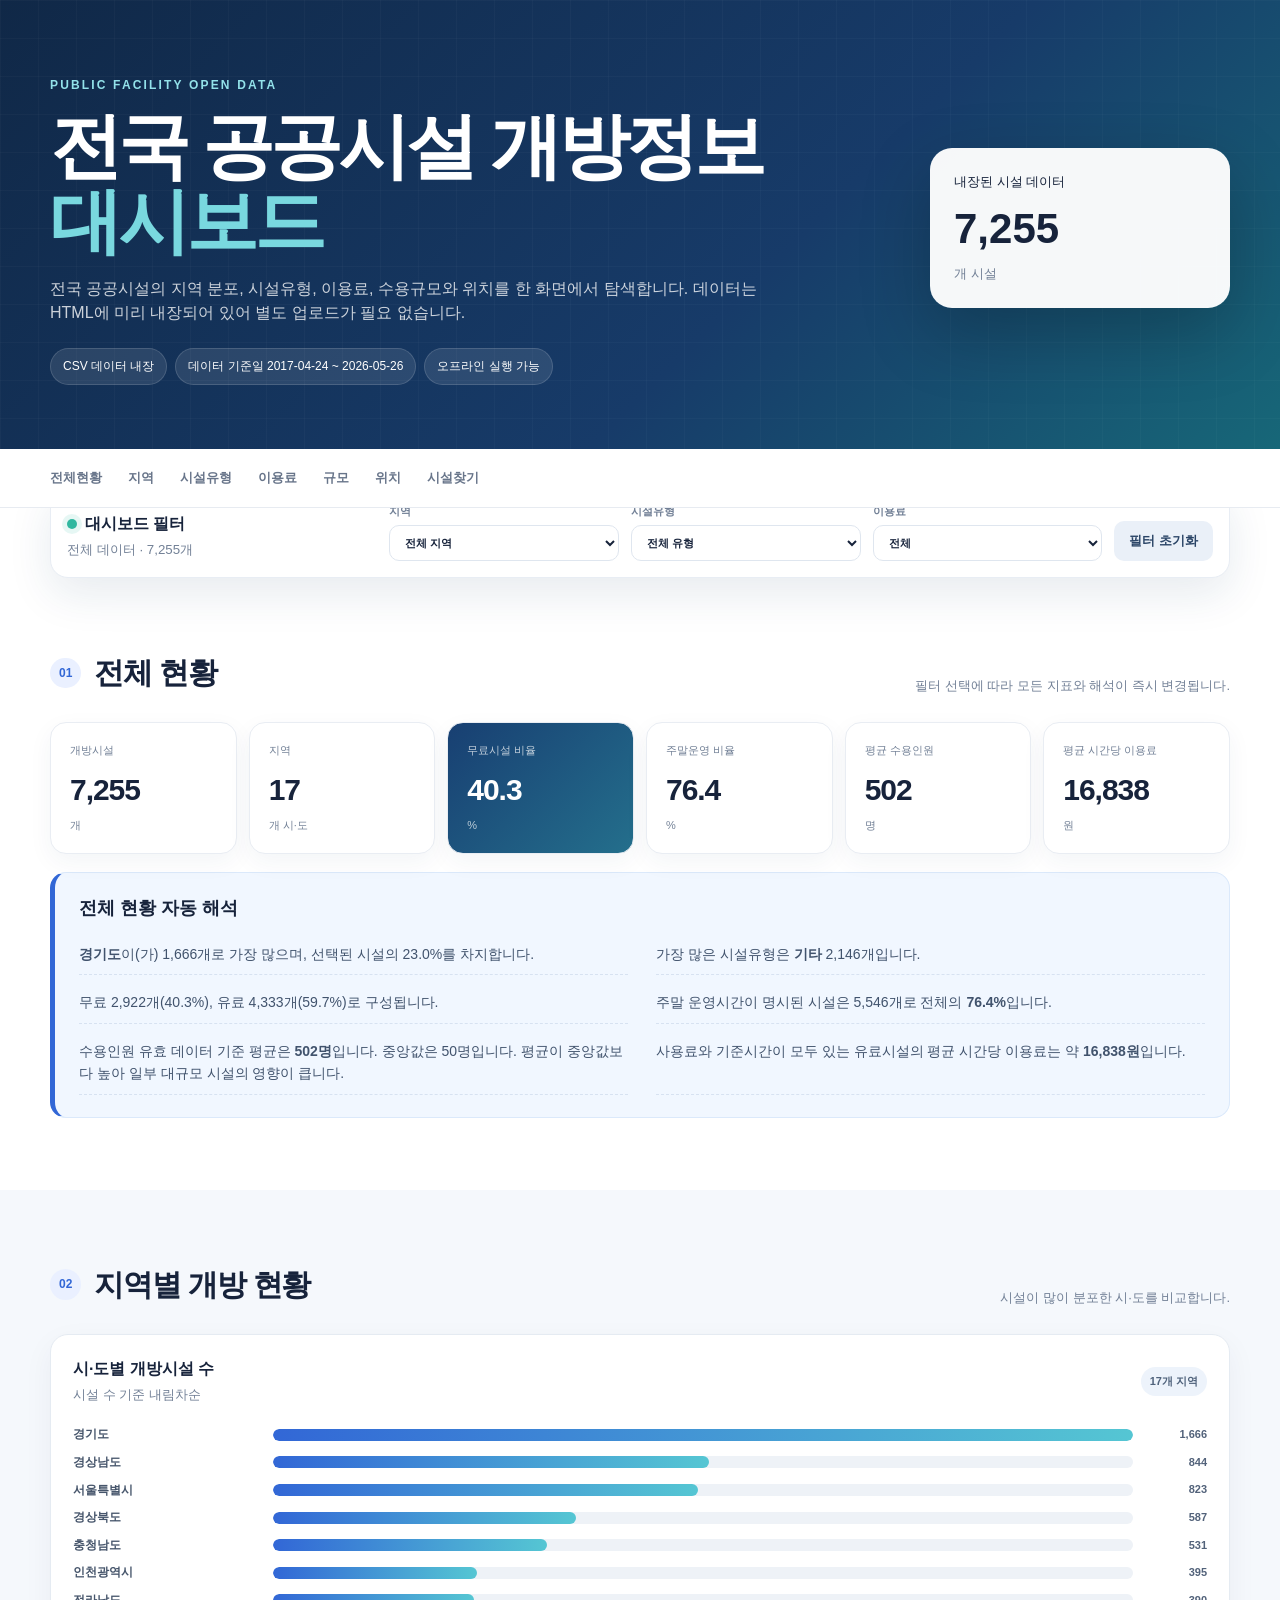
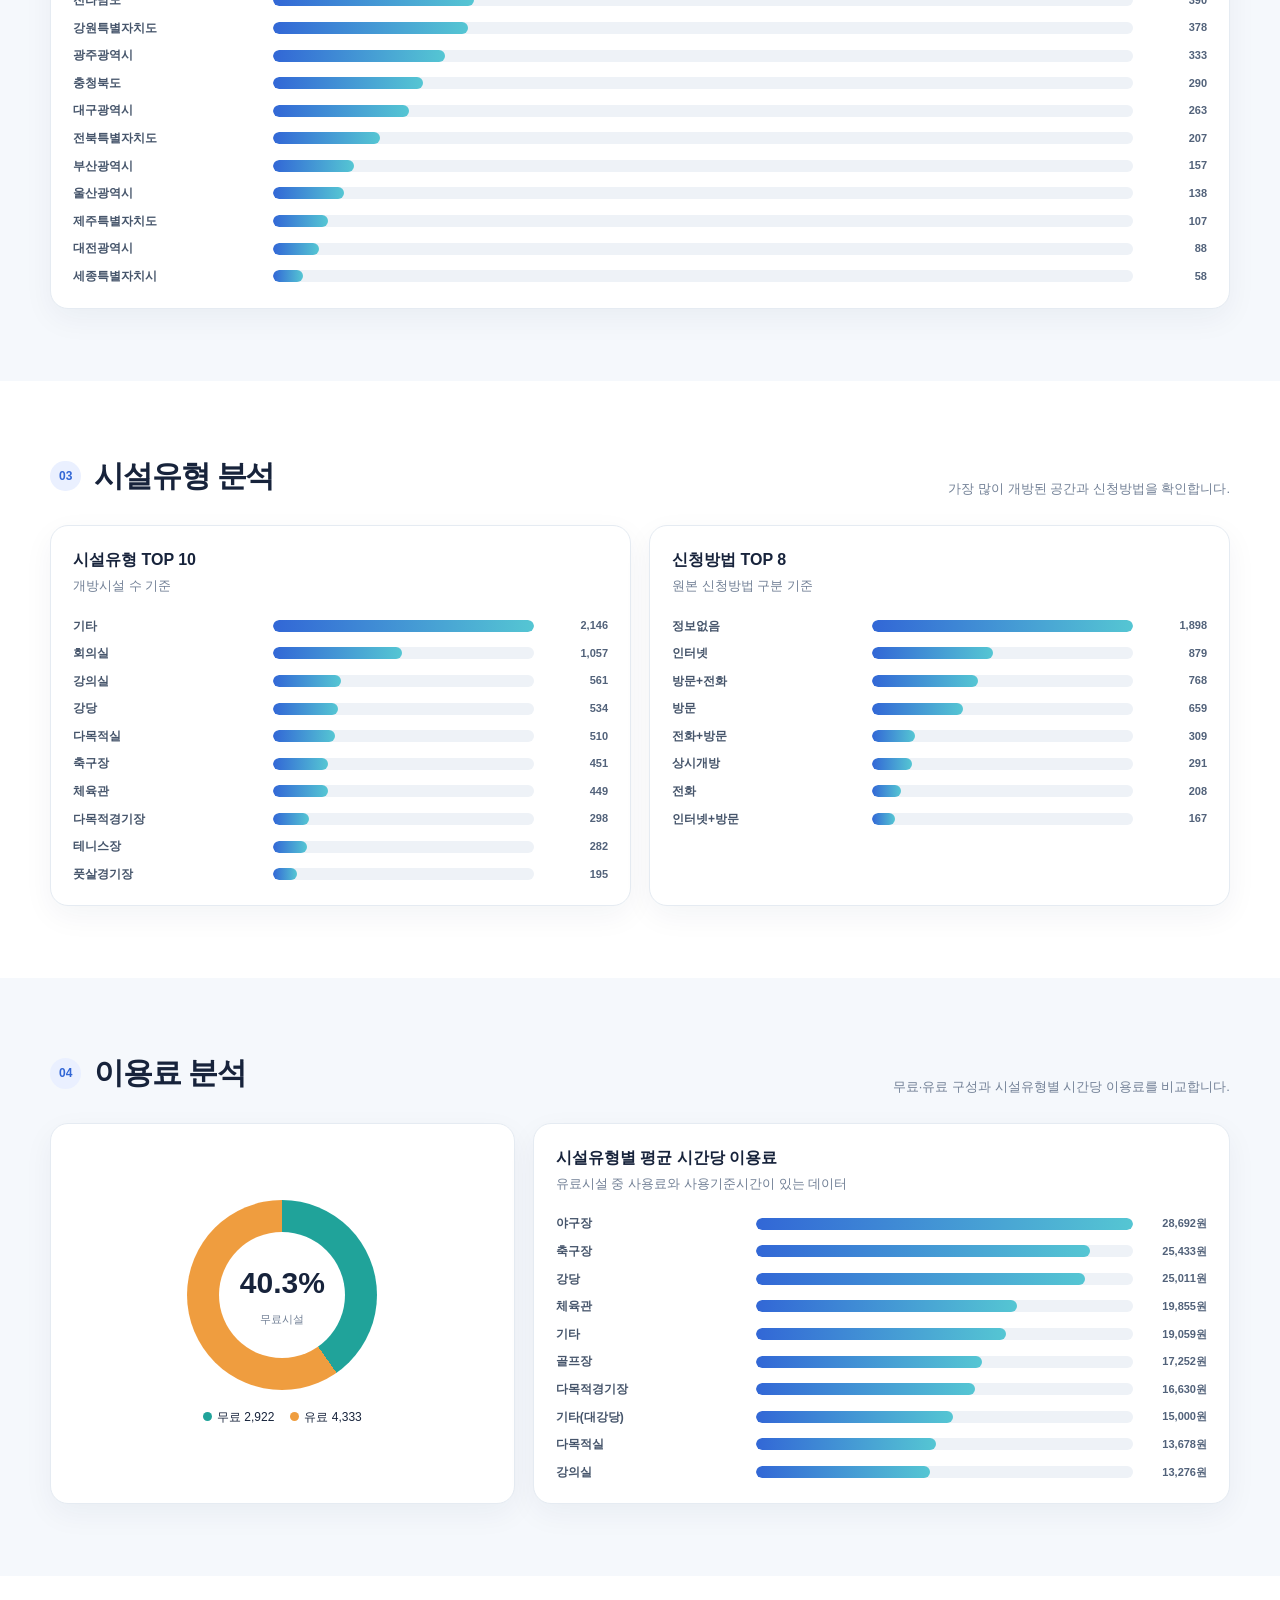
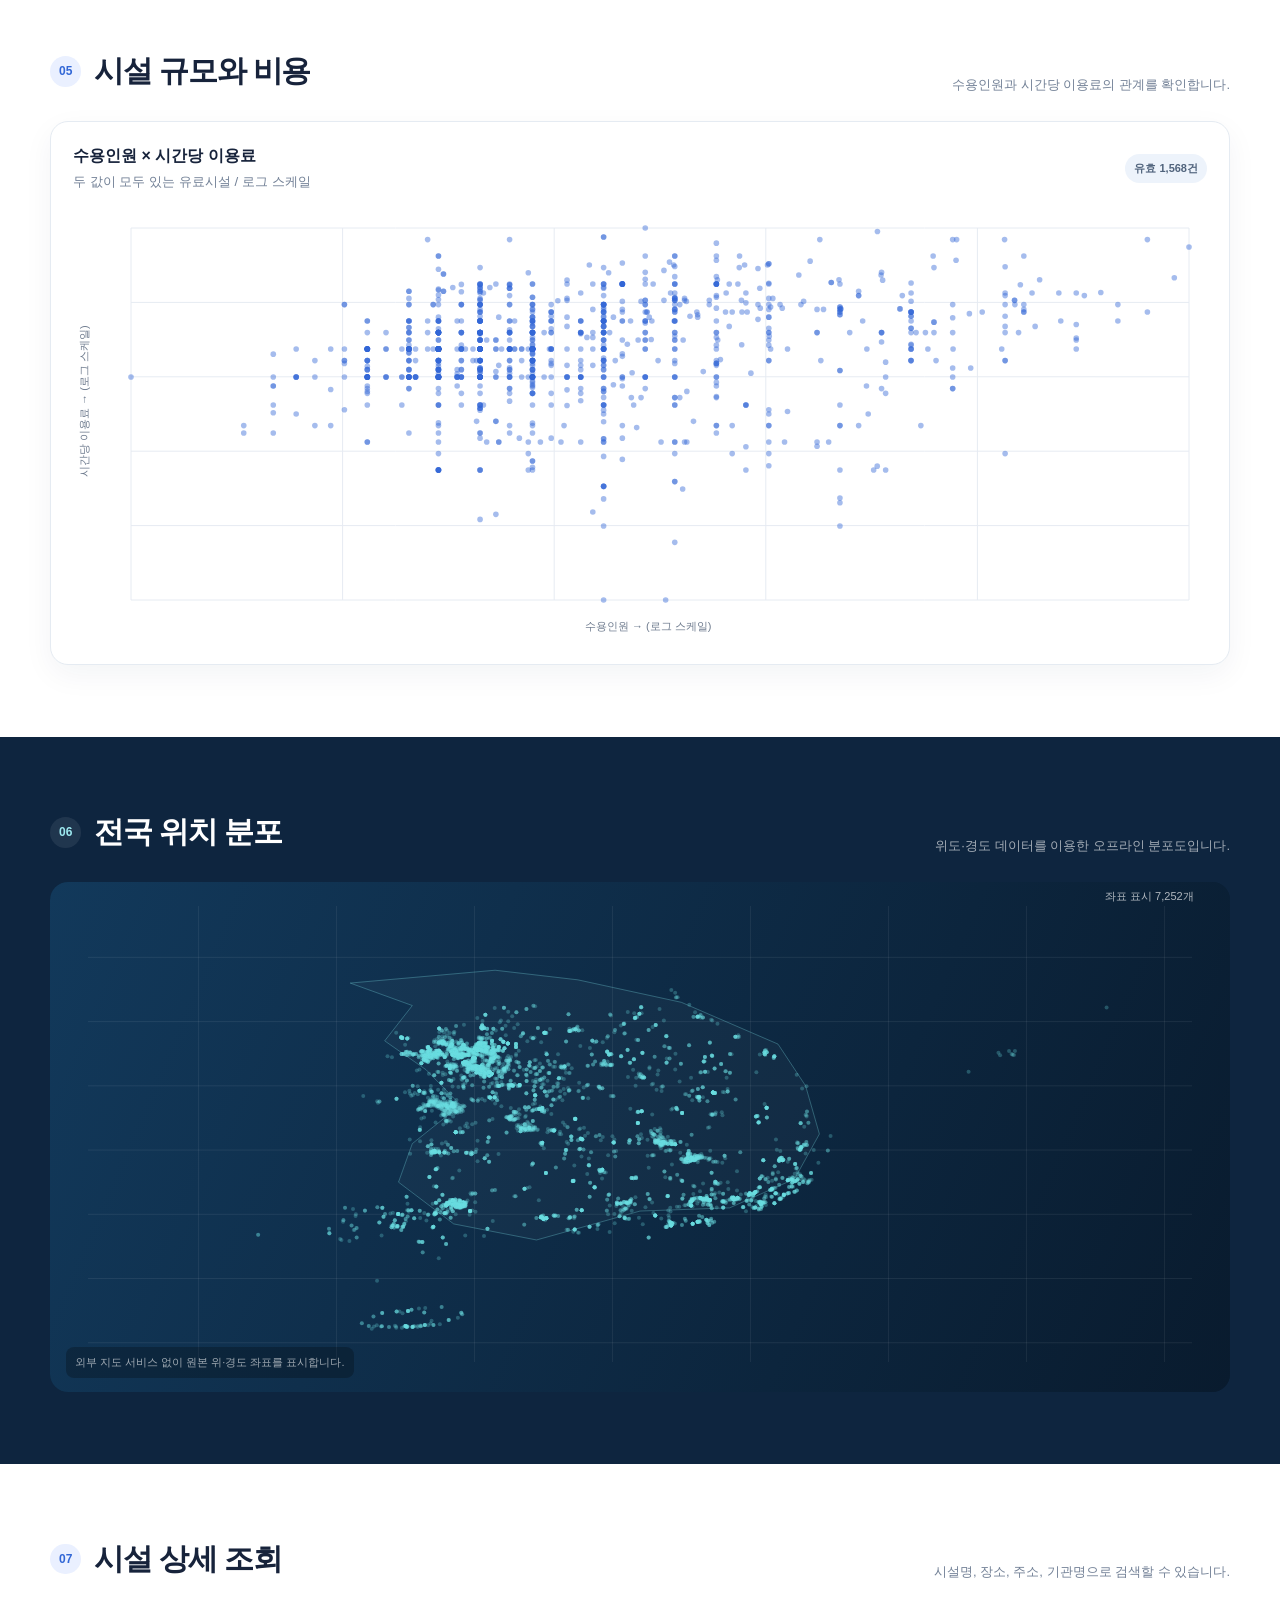
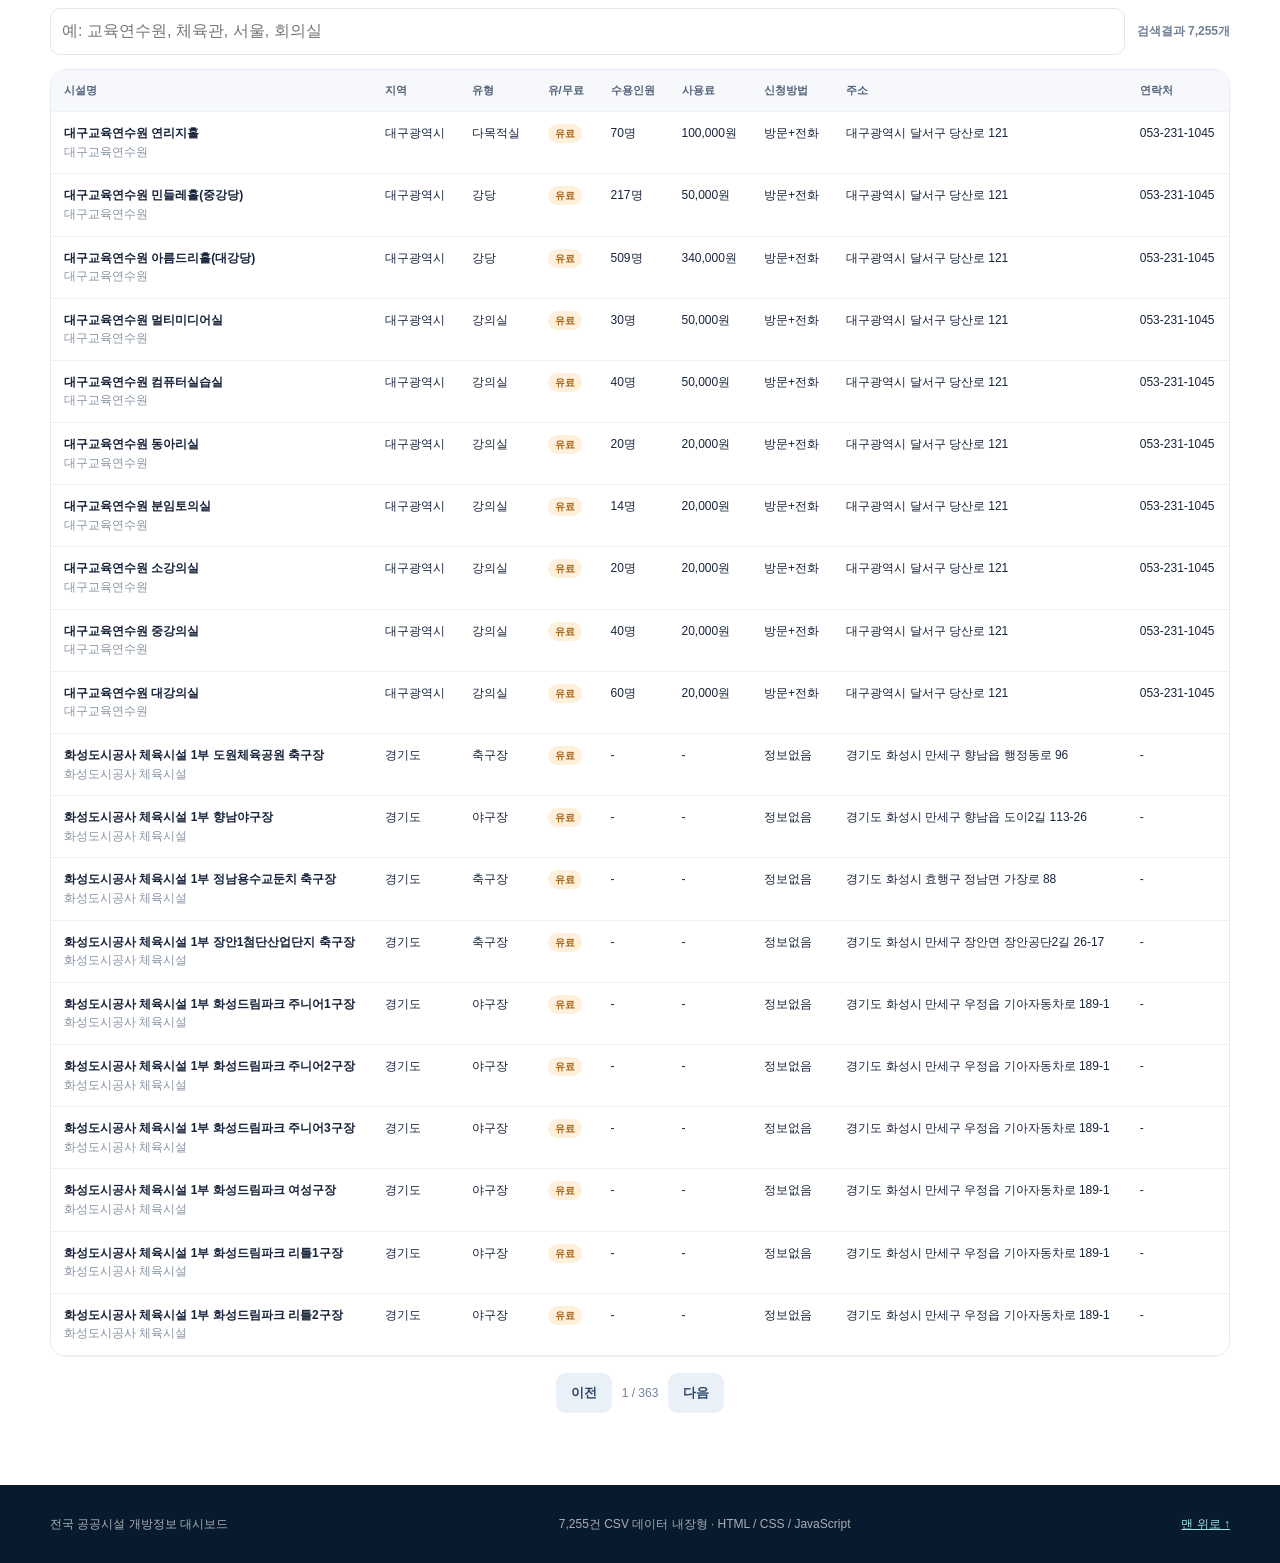
==== index.html @ 9db271a6 "Add files via upload" ====
<!doctype html><html lang="ko"><head><meta charset="utf-8"><meta name="viewport" content="width=device-width,initial-scale=1"><title>전국 공공시설 개방정보 대시보드</title><style>:root{--ink:#17233b;--muted:#728096;--line:#e5ebf3;--paper:#fff;--wash:#f5f8fc;--navy:#16365f;--blue:#3267d6;--teal:#20a39a;--cyan:#55c6d3;--orange:#ef9d3f;--red:#df6568;--shadow:0 16px 44px rgba(24,54,95,.10);--radius:20px}*{box-sizing:border-box}html{scroll-behavior:smooth}body{margin:0;font-family:Arial,"Malgun Gothic","Apple SD Gothic Neo",sans-serif;color:var(--ink);background:#fff;line-height:1.55}.shell{width:min(1180px,calc(100% - 36px));margin:auto}.hero{background:linear-gradient(135deg,#102847,#173b69 60%,#176778);color:#fff;padding:72px 0 64px;position:relative;overflow:hidden}.hero:before{content:"";position:absolute;inset:0;background:linear-gradient(rgba(255,255,255,.025) 1px,transparent 1px),linear-gradient(90deg,rgba(255,255,255,.025) 1px,transparent 1px);background-size:38px 38px}.hero .shell{position:relative;z-index:1;display:grid;grid-template-columns:1.25fr .75fr;gap:32px;align-items:center}.eyebrow{font-size:12px;letter-spacing:.18em;font-weight:800;color:#93e2ea}.hero h1{font-size:clamp(38px,6vw,72px);letter-spacing:-.055em;line-height:1.04;margin:12px 0 18px}.hero h1 em{font-style:normal;color:#79d8df}.hero p{max-width:720px;color:rgba(255,255,255,.78);font-size:16px}.hero-tags{display:flex;gap:8px;flex-wrap:wrap;margin-top:22px}.hero-tags span{padding:8px 12px;border-radius:999px;background:rgba(255,255,255,.1);border:1px solid rgba(255,255,255,.14);font-size:12px}.hero-card{justify-self:end;width:min(300px,100%);padding:24px;border-radius:22px;background:rgba(255,255,255,.96);color:var(--ink);box-shadow:0 25px 70px rgba(0,0,0,.22)}.hero-card small,.hero-card b,.hero-card span{display:block}.hero-card b{font-size:42px;margin:3px 0}.hero-card span{color:var(--muted);font-size:13px}.nav{position:sticky;top:0;z-index:50;background:rgba(255,255,255,.95);border-bottom:1px solid #e7ebf1;backdrop-filter:blur(10px)}.nav .shell{height:58px;display:flex;gap:26px;align-items:center;overflow-x:auto;white-space:nowrap}.nav a{text-decoration:none;color:#68758a;font-size:13px;font-weight:800}.nav a:hover{color:var(--blue)}.filters{position:relative;margin-top:-22px;z-index:10}.filter-box{background:#fff;box-shadow:var(--shadow);border:1px solid #e8edf4;border-radius:18px;padding:16px;display:grid;grid-template-columns:1.35fr repeat(3,1fr) auto;gap:12px;align-items:end}.filter-info b,.filter-info small{display:block}.filter-info small{color:var(--muted);margin-top:3px}.dot{width:10px;height:10px;border-radius:50%;background:#31b8a0;display:inline-block;margin-right:8px;box-shadow:0 0 0 5px rgba(49,184,160,.12)}label{font-size:11px;color:var(--muted);font-weight:800}select,input{width:100%;font:inherit;border:1px solid #dfe6ef;border-radius:10px;padding:10px 11px;background:#fff;color:var(--ink);margin-top:5px}button{border:0;border-radius:10px;padding:11px 15px;font-weight:800;cursor:pointer;background:#eaf0f8;color:#2b4567}button:hover{background:#dfe8f4}.section{padding:72px 0}.section.alt{background:var(--wash)}.section.dark{background:#0e253f;color:#fff}.head{display:flex;align-items:flex-end;justify-content:space-between;gap:24px;margin-bottom:26px}.head-left{display:flex;gap:13px;align-items:center}.num{font-size:12px;font-weight:900;color:var(--blue);background:#eaf0ff;border-radius:999px;padding:6px 9px}.dark .num{color:#9ce8ef;background:rgba(255,255,255,.08)}h2{font-size:30px;letter-spacing:-.04em;margin:0}.head p{margin:0;color:var(--muted);font-size:13px}.dark .head p{color:rgba(255,255,255,.62)}.kpis{display:grid;grid-template-columns:repeat(6,1fr);gap:12px}.kpi{padding:19px;background:#fff;border:1px solid #e9edf3;border-radius:16px;box-shadow:0 8px 25px rgba(22,52,95,.05)}.kpi span,.kpi small{display:block;color:var(--muted);font-size:11px}.kpi strong{display:inline-block;font-size:30px;letter-spacing:-.035em;margin:8px 3px 3px 0}.kpi.key{background:linear-gradient(135deg,#183f72,#246f8c);color:#fff}.kpi.key span,.kpi.key small{color:rgba(255,255,255,.72)}.insight{margin-top:18px;background:#f1f7ff;border:1px solid #dbe9fb;border-left:5px solid var(--blue);border-radius:16px;padding:22px 24px}.insight h3{margin:0 0 12px;font-size:18px}.insight-grid{display:grid;grid-template-columns:1fr 1fr;gap:8px 28px}.insight p{margin:0;padding:9px 0;color:#41536d;font-size:14px;border-bottom:1px dashed #d7e2f1}.panel{background:#fff;border:1px solid #e5ebf2;border-radius:18px;padding:22px;box-shadow:0 10px 30px rgba(21,49,88,.05)}.panel-title{display:flex;justify-content:space-between;align-items:center;margin-bottom:20px}.panel-title b,.panel-title small{display:block}.panel-title small{margin-top:3px;color:var(--muted)}.badge{font-size:11px;font-weight:800;background:#edf3fb;color:#50637c;border-radius:999px;padding:6px 9px}.grid2{display:grid;grid-template-columns:1fr 1fr;gap:18px}.bar-chart{display:grid;gap:9px}.bar-row{display:grid;grid-template-columns:minmax(120px,190px) 1fr 64px;gap:10px;align-items:center}.bar-label{white-space:nowrap;overflow:hidden;text-overflow:ellipsis;font-size:12px;font-weight:700;color:#46556b}.bar-track{height:12px;background:#eef2f7;border-radius:99px;overflow:hidden}.bar-fill{height:100%;border-radius:99px;background:linear-gradient(90deg,var(--blue),var(--cyan));transition:width .25s}.bar-value{text-align:right;font-size:11px;font-weight:800;color:#52627a}.fee-grid{display:grid;grid-template-columns:.8fr 1.2fr;gap:18px}.donut-box{min-height:310px;display:grid;place-items:center}.donut{width:190px;height:190px;border-radius:50%;display:grid;place-items:center}.donut:after{content:"";width:126px;height:126px;border-radius:50%;background:#fff}.donut-center{position:absolute;text-align:center;z-index:2}.donut-wrap{position:relative;display:grid;place-items:center}.donut-center b{font-size:30px;display:block}.donut-center span{font-size:11px;color:var(--muted)}.legend{display:flex;gap:16px;justify-content:center;margin-top:18px;font-size:12px}.legend i{display:inline-block;width:9px;height:9px;border-radius:50%;margin-right:5px}.canvas-wrap{position:relative;width:100%;height:430px}.canvas-wrap canvas{width:100%;height:100%;display:block}.dark .panel{background:#122f4c;border-color:rgba(255,255,255,.08);box-shadow:none}.map-wrap{height:510px;background:#0b2036;border-radius:18px;overflow:hidden;position:relative}.map-wrap canvas{width:100%;height:100%;display:block}.map-note{position:absolute;left:16px;bottom:14px;font-size:11px;color:rgba(255,255,255,.6);background:rgba(0,0,0,.25);padding:7px 9px;border-radius:8px}.search-row{display:flex;gap:12px;align-items:center;margin-bottom:14px}.search-row input{margin:0}.search-row span{white-space:nowrap;font-size:12px;color:var(--muted);font-weight:800}.table-wrap{overflow:auto;border:1px solid #e5ebf2;border-radius:16px}table{width:100%;border-collapse:collapse;min-width:1040px;background:#fff}th,td{padding:12px 13px;border-bottom:1px solid #edf1f5;text-align:left;font-size:12px;vertical-align:top}th{position:sticky;top:0;background:#f6f8fb;color:#52627a;font-size:11px}td b{font-size:12px}.pill{padding:4px 7px;border-radius:999px;font-size:10px;font-weight:800}.pill.free{background:#e2f5f1;color:#147a70}.pill.paid{background:#fff0dc;color:#a56416}.pill.unknown{background:#edf0f4;color:#68758a}.pagination{display:flex;justify-content:center;gap:10px;align-items:center;margin-top:16px}.pagination span{font-size:12px;color:var(--muted)}.empty{padding:35px;text-align:center;color:var(--muted)}footer{padding:30px 0;background:#081a2d;color:rgba(255,255,255,.65);font-size:12px}footer .shell{display:flex;gap:20px;justify-content:space-between;flex-wrap:wrap}footer a{color:#9ee3eb}.tooltip{position:fixed;z-index:100;pointer-events:none;background:#101b2d;color:#fff;padding:7px 9px;border-radius:8px;font-size:11px;max-width:260px;opacity:0;transform:translate(10px,10px)}.tooltip.show{opacity:1}@media(max-width:950px){.hero .shell{grid-template-columns:1fr}.hero-card{justify-self:start}.filter-box{grid-template-columns:1fr 1fr}.filter-info{grid-column:1/-1}.kpis{grid-template-columns:repeat(3,1fr)}.grid2,.fee-grid{grid-template-columns:1fr}.insight-grid{grid-template-columns:1fr}}@media(max-width:620px){.shell{width:min(100% - 22px,1180px)}.hero{padding:55px 0 48px}.hero-card{display:none}.section{padding:54px 0}.head{align-items:flex-start;flex-direction:column}.filter-box{grid-template-columns:1fr}.filter-info{grid-column:auto}.kpis{grid-template-columns:1fr 1fr}.kpi strong{font-size:25px}.bar-row{grid-template-columns:105px 1fr 55px}.canvas-wrap{height:340px}.map-wrap{height:400px}}</style></head><body>
<header class="hero" id="top"><div class="shell"><div><span class="eyebrow">PUBLIC FACILITY OPEN DATA</span><h1>전국 공공시설 개방정보<br><em>대시보드</em></h1><p>전국 공공시설의 지역 분포, 시설유형, 이용료, 수용규모와 위치를 한 화면에서 탐색합니다. 데이터는 HTML에 미리 내장되어 있어 별도 업로드가 필요 없습니다.</p><div class="hero-tags"><span>CSV 데이터 내장</span><span id="dataDate">기준일 확인 중</span><span>오프라인 실행 가능</span></div></div><div class="hero-card"><small>내장된 시설 데이터</small><b id="heroCount">-</b><span>개 시설</span></div></div></header>
<nav class="nav"><div class="shell"><a href="#overview">전체현황</a><a href="#region">지역</a><a href="#type">시설유형</a><a href="#fee">이용료</a><a href="#scale">규모</a><a href="#geoSec">위치</a><a href="#explorer">시설찾기</a></div></nav>
<div class="filters shell"><div class="filter-box"><div class="filter-info"><b><span class="dot"></span>대시보드 필터</b><small id="filterStatus">전체 데이터</small></div><label>지역<select id="regionFilter"></select></label><label>시설유형<select id="typeFilter"></select></label><label>이용료<select id="feeFilter"><option value="all">전체</option><option value="free">무료</option><option value="paid">유료</option><option value="unknown">미분류</option></select></label><button id="reset" type="button">필터 초기화</button></div></div>
<main>
<section class="section shell" id="overview"><div class="head"><div class="head-left"><span class="num">01</span><h2>전체 현황</h2></div><p>필터 선택에 따라 모든 지표와 해석이 즉시 변경됩니다.</p></div><div class="kpis"><article class="kpi"><span>개방시설</span><strong id="kTotal">-</strong><small>개</small></article><article class="kpi"><span>지역</span><strong id="kRegions">-</strong><small>개 시·도</small></article><article class="kpi key"><span>무료시설 비율</span><strong id="kFree">-</strong><small>%</small></article><article class="kpi"><span>주말운영 비율</span><strong id="kWeekend">-</strong><small>%</small></article><article class="kpi"><span>평균 수용인원</span><strong id="kCap">-</strong><small>명</small></article><article class="kpi"><span>평균 시간당 이용료</span><strong id="kFee">-</strong><small>원</small></article></div><article class="insight"><h3>전체 현황 자동 해석</h3><div class="insight-grid" id="insights"></div></article></section>
<section class="section alt" id="region"><div class="shell"><div class="head"><div class="head-left"><span class="num">02</span><h2>지역별 개방 현황</h2></div><p>시설이 많이 분포한 시·도를 비교합니다.</p></div><div class="panel"><div class="panel-title"><div><b>시·도별 개방시설 수</b><small>시설 수 기준 내림차순</small></div><span id="regionBadge" class="badge">-</span></div><div id="regionChart" class="bar-chart"></div></div></div></section>
<section class="section shell" id="type"><div class="head"><div class="head-left"><span class="num">03</span><h2>시설유형 분석</h2></div><p>가장 많이 개방된 공간과 신청방법을 확인합니다.</p></div><div class="grid2"><div class="panel"><div class="panel-title"><div><b>시설유형 TOP 10</b><small>개방시설 수 기준</small></div></div><div id="typeChart" class="bar-chart"></div></div><div class="panel"><div class="panel-title"><div><b>신청방법 TOP 8</b><small>원본 신청방법 구분 기준</small></div></div><div id="methodChart" class="bar-chart"></div></div></div></section>
<section class="section alt" id="fee"><div class="shell"><div class="head"><div class="head-left"><span class="num">04</span><h2>이용료 분석</h2></div><p>무료·유료 구성과 시설유형별 시간당 이용료를 비교합니다.</p></div><div class="fee-grid"><div class="panel donut-box" id="donut"></div><div class="panel"><div class="panel-title"><div><b>시설유형별 평균 시간당 이용료</b><small>유료시설 중 사용료와 사용기준시간이 있는 데이터</small></div></div><div id="feeType" class="bar-chart"></div></div></div></div></section>
<section class="section shell" id="scale"><div class="head"><div class="head-left"><span class="num">05</span><h2>시설 규모와 비용</h2></div><p>수용인원과 시간당 이용료의 관계를 확인합니다.</p></div><div class="panel"><div class="panel-title"><div><b>수용인원 × 시간당 이용료</b><small>두 값이 모두 있는 유료시설 / 로그 스케일</small></div><span id="scatterBadge" class="badge">-</span></div><div class="canvas-wrap"><canvas id="scatter"></canvas></div></div></section>
<section class="section dark" id="geoSec"><div class="shell"><div class="head"><div class="head-left"><span class="num">06</span><h2>전국 위치 분포</h2></div><p>위도·경도 데이터를 이용한 오프라인 분포도입니다.</p></div><div class="map-wrap"><canvas id="geo"></canvas><div class="map-note">외부 지도 서비스 없이 원본 위·경도 좌표를 표시합니다.</div></div></div></section>
<section class="section shell" id="explorer"><div class="head"><div class="head-left"><span class="num">07</span><h2>시설 상세 조회</h2></div><p>시설명, 장소, 주소, 기관명으로 검색할 수 있습니다.</p></div><div class="search-row"><input id="search" type="search" placeholder="예: 교육연수원, 체육관, 서울, 회의실"><span id="resultCount">-</span></div><div class="table-wrap"><table><thead><tr><th>시설명</th><th>지역</th><th>유형</th><th>유/무료</th><th>수용인원</th><th>사용료</th><th>신청방법</th><th>주소</th><th>연락처</th></tr></thead><tbody id="tbody"></tbody></table></div><div class="pagination"><button id="prev" type="button">이전</button><span id="pageInfo">1 / 1</span><button id="next" type="button">다음</button></div></section>
</main><footer><div class="shell"><span>전국 공공시설 개방정보 대시보드</span><span>7,255건 CSV 데이터 내장형 · HTML / CSS / JavaScript</span><a href="#top">맨 위로 ↑</a></div></footer><div class="tooltip" id="tooltip"></div><script>const D=[["대구교육연수원 연리지홀","대구교육연수원","다목적실","대구광역시",1,3,100000,33333.33,70,244,"방문+전화","대구광역시 달서구 당산로 121","대구광역시 대구교육연수원","053-231-1045",35.8482,128.5448,"09:00","18:00","09:00","18:00","2026-05-04","http://edu.deti.or.kr"],["대구교육연수원 민들레홀(중강당)","대구교육연수원","강당","대구광역시",1,4,50000,12500.0,217,227,"방문+전화","대구광역시 달서구 당산로 121","대구광역시 대구교육연수원","053-231-1045",35.8482,128.5448,"09:00","18:00","09:00","18:00","2026-05-04","http://edu.deti.or.kr"],["대구교육연수원 아름드리홀(대강당)","대구교육연수원","강당","대구광역시",1,12,340000,28333.33,509,757,"방문+전화","대구광역시 달서구 당산로 121","대구광역시 대구교육연수원","053-231-1045",35.8482,128.5448,"09:00","21:00","09:00","21:00","2026-05-04","http://edu.deti.or.kr"],["대구교육연수원 멀티미디어실","대구교육연수원","강의실","대구광역시",1,4,50000,12500.0,30,100,"방문+전화","대구광역시 달서구 당산로 121","대구광역시 대구교육연수원","053-231-1045",35.8482,128.5448,"09:00","18:00","09:00","18:00","2026-05-04","http://edu.deti.or.kr"],["대구교육연수원 컴퓨터실습실","대구교육연수원","강의실","대구광역시",1,4,50000,12500.0,40,115,"방문+전화","대구광역시 달서구 당산로 121","대구광역시 대구교육연수원","053-231-1045",35.8482,128.5448,"09:00","18:00","09:00","18:00","2026-05-04","http://edu.deti.or.kr"],["대구교육연수원 동아리실","대구교육연수원","강의실","대구광역시",1,8,20000,2500.0,20,29,"방문+전화","대구광역시 달서구 당산로 121","대구광역시 대구교육연수원","053-231-1045",35.8482,128.5448,"09:00","18:00","09:00","18:00","2026-05-04","http://edu.deti.or.kr"],["대구교육연수원 분임토의실","대구교육연수원","강의실","대구광역시",1,8,20000,2500.0,14,30,"방문+전화","대구광역시 달서구 당산로 121","대구광역시 대구교육연수원","053-231-1045",35.8482,128.5448,"09:00","18:00","09:00","18:00","2026-05-04","http://edu.deti.or.kr"],["대구교육연수원 소강의실","대구교육연수원","강의실","대구광역시",1,8,20000,2500.0,20,60,"방문+전화","대구광역시 달서구 당산로 121","대구광역시 대구교육연수원","053-231-1045",35.8482,128.5448,"09:00","18:00","09:00","18:00","2026-05-04","http://edu.deti.or.kr"],["대구교육연수원 중강의실","대구교육연수원","강의실","대구광역시",1,8,20000,2500.0,40,90,"방문+전화","대구광역시 달서구 당산로 121","대구광역시 대구교육연수원","053-231-1045",35.8482,128.5448,"09:00","18:00","09:00","18:00","2026-05-04","http://edu.deti.or.kr"],["대구교육연수원 대강의실","대구교육연수원","강의실","대구광역시",1,8,20000,2500.0,60,130,"방문+전화","대구광역시 달서구 당산로 121","대구광역시 대구교육연수원","053-231-1045",35.8482,128.5448,"09:00","18:00","09:00","18:00","2026-05-04","http://edu.deti.or.kr"],["화성도시공사 체육시설 1부 도원체육공원 축구장","화성도시공사 체육시설","축구장","경기도",1,null,null,null,null,null,"정보없음","경기도 화성시 만세구 향남읍 행정동로 96","화성도시공사","",37.1326,126.928,"06:00","22:00","06:00","22:00","2026-05-07",""],["화성도시공사 체육시설 1부 향남야구장","화성도시공사 체육시설","야구장","경기도",1,null,null,null,null,null,"정보없음","경기도 화성시 만세구 향남읍 도이2길 113-26","화성도시공사","",37.1391,126.9291,"07:00","22:00","08:00","22:00","2026-05-07",""],["화성도시공사 체육시설 1부 정남용수교둔치 축구장","화성도시공사 체육시설","축구장","경기도",1,null,null,null,null,null,"정보없음","경기도 화성시 효행구 정남면 가장로 88","화성도시공사","",37.1684,126.9932,"06:00","22:00","06:00","22:00","2026-05-07",""],["화성도시공사 체육시설 1부 장안1첨단산업단지 축구장","화성도시공사 체육시설","축구장","경기도",1,null,null,null,null,null,"정보없음","경기도 화성시 만세구 장안면 장안공단2길 26-17","화성도시공사","",37.1047,126.8488,"06:00","22:00","06:00","22:00","2026-05-07",""],["화성도시공사 체육시설 1부 화성드림파크 주니어1구장","화성도시공사 체육시설","야구장","경기도",1,null,null,null,null,null,"정보없음","경기도 화성시 만세구 우정읍 기아자동차로 189-1","화성도시공사","",37.0466,126.761,"07:00","22:00","08:00","22:00","2026-05-07",""],["화성도시공사 체육시설 1부 화성드림파크 주니어2구장","화성도시공사 체육시설","야구장","경기도",1,null,null,null,null,null,"정보없음","경기도 화성시 만세구 우정읍 기아자동차로 189-1","화성도시공사","",37.0466,126.761,"07:00","22:00","07:00","22:00","2026-05-07",""],["화성도시공사 체육시설 1부 화성드림파크 주니어3구장","화성도시공사 체육시설","야구장","경기도",1,null,null,null,null,null,"정보없음","경기도 화성시 만세구 우정읍 기아자동차로 189-1","화성도시공사","",37.0466,126.761,"07:00","22:00","07:00","22:00","2026-05-07",""],["화성도시공사 체육시설 1부 화성드림파크 여성구장","화성도시공사 체육시설","야구장","경기도",1,null,null,null,null,null,"정보없음","경기도 화성시 만세구 우정읍 기아자동차로 189-1","화성도시공사","",37.0466,126.761,"07:00","22:00","07:00","22:00","2026-05-07",""],["화성도시공사 체육시설 1부 화성드림파크 리틀1구장","화성도시공사 체육시설","야구장","경기도",1,null,null,null,null,null,"정보없음","경기도 화성시 만세구 우정읍 기아자동차로 189-1","화성도시공사","",37.0466,126.761,"07:00","22:00","07:00","22:00","2026-05-07",""],["화성도시공사 체육시설 1부 화성드림파크 리틀2구장","화성도시공사 체육시설","야구장","경기도",1,null,null,null,null,null,"정보없음","경기도 화성시 만세구 우정읍 기아자동차로 189-1","화성도시공사","",37.0466,126.761,"07:00","22:00","07:00","22:00","2026-05-07",""],["화성도시공사 체육시설 1부 화성드림파크 리틀3구장","화성도시공사 체육시설","야구장","경기도",1,null,null,null,null,null,"정보없음","경기도 화성시 만세구 우정읍 기아자동차로 189-1","화성도시공사","",37.0466,126.761,"07:00","22:00","07:00","22:00","2026-05-07",""],["화성도시공사 체육시설 1부 화성드림파크 메인리틀구장","화성도시공사 체육시설","야구장","경기도",1,null,null,null,null,null,"정보없음","경기도 화성시 만세구 우정읍 기아자동차로 189-1","화성도시공사","",37.0466,126.761,"07:00","22:00","07:00","22:00","2026-05-07",""],["화성도시공사 체육시설 1부 봉선체육공원 축구장","화성도시공사 체육시설","축구장","경기도",1,null,null,null,null,null,"정보없음","경기도 화성시 만세구 수노을중앙로 242","화성도시공사","",37.276,126.823,"18:00","22:00","08:00","22:00","2026-05-07",""],["화성도시공사 체육시설 1부 전곡산업단지 축구장","화성도시공사 체육시설","축구장","경기도",1,null,null,null,null,null,"정보없음","경기도 화성시 만세구 서신면 전곡산단로 154-14","화성도시공사","",37.1881,126.6703,"08:00","18:00","08:00","18:00","2026-05-07",""],["화성도시공사 체육시설 1부 동학산 축구장","화성도시공사 체육시설","축구장","경기도",1,null,null,null,null,null,"정보없음","경기도 화성시 동탄구 삼성1로 202-30","화성도시공사","",37.2215,127.0777,"06:00","22:00","06:00","22:00","2026-05-07",""],["화성도시공사 체육시설 1부 비봉체육공원 1야구장","화성도시공사 체육시설","야구장","경기도",1,null,null,null,null,null,"정보없음","경기도 화성시 효행구 비봉면 남이로 389","화성도시공사","",37.2665,126.8435,"07:00","16:00","07:00","16:00","2026-05-07",""],["화성도시공사 체육시설 1부 비봉체육공원 2야구장","화성도시공사 체육시설","야구장","경기도",1,null,null,null,null,null,"정보없음","경기도 화성시 효행구 비봉면 남이로 389","화성도시공사","",37.2665,126.8435,"07:00","16:00","07:00","16:00","2026-05-07",""],["화성도시공사 체육시설 1부 봉담2생태체육공원 축구장","화성도시공사 체육시설","축구장","경기도",1,null,null,null,null,null,"정보없음","경기도 화성시 효행구 봉담읍 상리1길 87","화성도시공사","",37.2248,126.9423,"06:00","20:00","08:00","20:00","2026-05-07",""],["화성도시공사 체육시설 1부 다람산 축구장","화성도시공사 체육시설","축구장","경기도",1,null,null,null,null,null,"정보없음","경기도 화성시 병점구 병점중앙로 229","화성도시공사","",37.2174,127.0336,"06:00","22:00","00:00","00:00","2026-05-07",""],["화성도시공사 체육시설 1부 반월체육센터 축구장","화성도시공사 체육시설","축구장","경기도",1,null,null,null,null,null,"정보없음","경기도 화성시 병점구 반월체육공원길 92","화성도시공사","",37.2298,127.0536,"08:00","22:00","08:00","22:00","2026-05-07",""],["화성도시공사 체육시설 1부 매송체육공원 축구장","화성도시공사 체육시설","축구장","경기도",1,null,null,null,null,null,"정보없음","경기도 화성시 효행구 매송면 화성로 2407-4","화성도시공사","",37.2484,126.9284,"06:00","22:00","06:00","22:00","2026-05-07",""],["화성도시공사 체육시설 1부 경기화성바이오밸리 축구장","화성도시공사 체육시설","축구장","경기도",1,null,null,null,null,null,"정보없음","경기도 화성시 만세구 마도면 청원산단5길 27","화성도시공사","",37.1697,126.7711,"06:00","22:00","06:00","22:00","2026-05-07",""],["화성도시공사 체육시설 1부 마도근린공원 축구장","화성도시공사 체육시설","축구장","경기도",1,null,null,null,null,null,"정보없음","경기도 화성시 만세구 마도면 마도공단로4길 26","화성도시공사","",37.1819,126.7899,"06:00","22:00","06:00","22:00","2026-05-07",""],["화성도시공사 체육시설 1부 치동천체육공원 축구장","화성도시공사 체육시설","축구장","경기도",1,null,null,null,null,null,"정보없음","경기도 화성시 동탄구 동탄순환대로29길 38","화성도시공사","",37.2059,127.1069,"08:00","20:00","08:00","20:00","2026-05-07",""],["화성도시공사 체육시설 1부 왕배산체육공원 축구장","화성도시공사 체육시설","축구장","경기도",1,null,null,null,null,null,"정보없음","경기도 화성시 동탄구 동탄순환대로20길 6","화성도시공사","",37.1894,127.1243,"06:00","22:00","06:00","22:00","2026-05-07",""],["화성도시공사 체육시설 1부 동탄목동이음터 축구장","화성도시공사 체육시설","축구장","경기도",1,null,null,null,null,null,"정보없음","경기도 화성시 동탄구 동탄순환대로20길 10","화성도시공사","",37.1894,127.1243,"18:00","20:00","06:00","20:00","2026-05-07",""],["화성도시공사 체육시설 1부 다원이음터 축구장","화성도시공사 체육시설","축구장","경기도",1,null,null,null,null,null,"정보없음","경기도 화성시 동탄구 동탄순환대로 754-14","화성도시공사","",37.2105,127.1048,"18:00","22:00","22:00","22:00","2026-05-07",""],["화성도시공사 체육시설 1부 남양체육공원 축구장","화성도시공사 체육시설","축구장","경기도",1,null,null,null,null,null,"정보없음","경기도 화성시 만세구 남양읍 시청로45번길 95","화성도시공사","",37.21,126.8265,"06:00","22:00","08:00","22:00","2026-05-07",""],["화성 열린 문화예술 공간","화성 열린 문화예술 공간","회의실","경기도",0,null,null,null,null,null,"정보없음","경기도 화성시 동탄구 동탄대로5길 21 B동 308호","화성 열린 문화예술 공간","",37.1669,127.1051,"10:00","15:00","10:00","15:00","2026-05-07",""],["화산동행정복지센터 3층 대강당","화산동 행정복지센터","강당","경기도",1,null,null,null,null,null,"정보없음","경기도 화성시 병점구 화산중앙로 16","화산동 행정복지센터","",37.206,127.0149,"16:00","21:00","09:00","15:00","2026-05-07",""],["화산동행정복지센터 2층 소회의실","화산동 행정복지센터","회의실","경기도",1,null,null,null,null,null,"정보없음","경기도 화성시 병점구 화산중앙로 16","화산동 행정복지센터","",37.206,127.0149,"09:00","21:00","09:00","15:00","2026-05-07",""],["화산동행정복지센터 2층 교육실1","화산동 행정복지센터","강의실","경기도",1,null,null,null,null,null,"정보없음","경기도 화성시 병점구 화산중앙로 16","화산동 행정복지센터","",37.206,127.0149,"09:00","20:00","09:00","15:00","2026-05-07",""],["화산동행정복지센터 2층 교육실2","화산동 행정복지센터","강의실","경기도",1,null,null,null,null,null,"정보없음","경기도 화성시 병점구 화산중앙로 16","화산동 행정복지센터","",37.206,127.0149,"09:00","20:00","09:00","15:00","2026-05-07",""],["화산동행정복지센터 2층 교육실3","화산동 행정복지센터","강의실","경기도",1,null,null,null,null,null,"정보없음","경기도 화성시 병점구 화산중앙로 16","화산동 행정복지센터","",37.206,127.0149,"16:00","21:00","09:00","15:00","2026-05-07",""],["화산동행정복지센터 2층 동아리실","화산동 행정복지센터","강의실","경기도",1,null,null,null,null,null,"정보없음","경기도 화성시 병점구 화산중앙로 16","화산동 행정복지센터","",37.206,127.0149,"09:00","21:00","09:00","15:00","2026-05-07",""],["호연이음터 5층 다목적실","호연이음터","강당","경기도",1,null,null,null,null,null,"정보없음","경기도 화성시 동탄구 동탄대로3길 17-9","호연이음터","",37.1627,127.1047,"09:00","21:00","09:00","17:00","2026-05-07",""],["호연이음터 5층 GX실1","호연이음터","다목적실","경기도",1,null,null,null,null,null,"정보없음","경기도 화성시 동탄구 동탄대로3길 17-9","호연이음터","",37.1627,127.1047,"09:00","21:00","09:00","17:00","2026-05-07",""],["호연이음터 5층 GX실2","호연이음터","다목적실","경기도",1,null,null,null,null,null,"정보없음","경기도 화성시 동탄구 동탄대로3길 17-9","호연이음터","",37.1627,127.1047,"09:00","21:00","09:00","17:00","2026-05-07",""],["향남 문화의 집","향남문화의집","강의실","경기도",0,null,null,null,null,null,"정보없음","경기도 화성시 만세구 향남읍 발안로 89","향남문화의집","",37.1324,126.9203,"10:00","17:00","00:00","00:00","2026-05-07",""],["팔탄면행정복지센터 풋살장","팔탄면 행정복지센터","축구장","경기도",0,null,null,null,null,null,"정보없음","경기도 화성시 만세구 팔탄면 구장길 14","팔탄면 행정복지센터","",37.1622,126.9049,"09:00","18:00","00:00","00:00","2026-05-07",""],["태안도서관 4층 강당","태안도서관","기타","경기도",1,null,null,null,null,null,"정보없음","경기도 화성시 효행구 화산중앙로 19","태안도서관","",37.206,127.0138,"09:00","19:00","09:00","17:00","2026-05-07",""],["태안도서관 3층 문화교실 1","태안도서관","강의실","경기도",1,null,null,null,null,null,"정보없음","경기도 화성시 효행구 화산중앙로 19","태안도서관","",37.206,127.0138,"09:00","20:00","09:00","17:00","2026-05-07",""],["태안도서관 3층 문화교실 2","태안도서관","강의실","경기도",1,null,null,null,null,null,"정보없음","경기도 화성시 효행구 화산중앙로 19","태안도서관","",37.206,127.0138,"09:00","20:00","09:00","17:00","2026-05-07",""],["진안동행정복지센터 3층 대강당","진안동 행정복지센터","강당","경기도",1,null,null,null,null,null,"정보없음","경기도 화성시 효행구 병점4로 34","진안동 행정복지센터","",37.2133,127.035,"09:00","20:00","09:00","17:00","2026-05-07",""],["진안동행정복지센터 소회의실","진안동 행정복지센터","회의실","경기도",1,null,null,null,null,null,"정보없음","경기도 화성시 효행구 병점4로 34","진안동 행정복지센터","",37.2133,127.035,"09:00","20:00","09:00","17:00","2026-05-07",""],["진안동행정복지센터 취미교실1","진안동 행정복지센터","회의실","경기도",1,null,null,null,null,null,"정보없음","경기도 화성시 효행구 병점4로 34","진안동 행정복지센터","",37.2133,127.035,"09:00","20:00","09:00","17:00","2026-05-07",""],["진안동 행정복지센터 취미교실2","진안동 행정복지센터","회의실","경기도",1,null,null,null,null,null,"정보없음","경기도 화성시 효행구 병점4로 34","진안동 행정복지센터","",37.2133,127.035,"09:00","20:00","09:00","17:00","2026-05-07",""],["진안도서관 4층(강당)","진안도서관","강의실","경기도",1,null,null,null,null,null,"정보없음","경기도 화성시 효행구 병점중앙로 229","진안도서관","",37.2174,127.0336,"09:00","19:00","00:00","00:00","2026-05-07",""],["정남면행정복지센터 무궁화실","정남면 행정복지센터","회의실","경기도",1,null,null,null,null,null,"정보없음","경기도 화성시 효행구 정남면 서봉로 998","정남면 행정복지센터","",37.1603,126.9711,"09:00","21:00","09:00","17:00","2026-05-07",""],["정남면행정복지센터 누리홀","정남면 행정복지센터","강당","경기도",1,null,null,null,null,null,"정보없음","경기도 화성시 효행구 정남면 서봉로 998","정남면 행정복지센터","",37.1603,126.9711,"09:00","21:00","09:00","17:00","2026-05-07",""],["장안면 행정복지센터 1층 다목적회의실","장안면 행정복지센터","강당","경기도",1,null,null,null,null,null,"정보없음","경기도 화성시 만세구 장안면 포승장안로 1460-7","장안면 행정복지센터","",37.0795,126.8311,"09:00","17:00","00:00","00:00","2026-05-07",""],["장안면 행정복지센터 2층 취미교실1","장안면 행정복지센터","강의실","경기도",0,null,null,null,null,null,"정보없음","경기도 화성시 만세구 장안면 포승장안로 1460-7","장안면 행정복지센터","",37.0795,126.8311,"09:00","21:00","00:00","00:00","2026-05-07",""],["장안면 행정복지센터 2층 취미교실2","장안면 행정복지센터","강의실","경기도",0,null,null,null,null,null,"정보없음","경기도 화성시 만세구 장안면 포승장안로 1460-7","장안면 행정복지센터","",37.0795,126.8311,"09:00","21:00","00:00","00:00","2026-05-07",""],["유앤아이센터 화성아트홀","유앤아이센터","기타","경기도",1,null,null,null,null,null,"정보없음","경기도 화성시 병점구 태안로 145","화성·반석·누림아트홀","",37.2031,127.0328,"09:00","21:00","09:00","21:00","2026-05-07",""],["우정읍행정복지센터 다목적실","우정읍 행정복지센터","강당","경기도",1,null,null,null,null,null,"정보없음","경기도 화성시 만세구 우정읍 쌍봉로 109-14","우정읍 행정복지센터","",37.0898,126.8154,"09:00","21:00","00:00","00:00","2026-05-07",""],["우정읍행정복지센터 소회의실","우정읍 행정복지센터","회의실","경기도",1,null,null,null,null,null,"정보없음","경기도 화성시 만세구 우정읍 쌍봉로 109-14","우정읍 행정복지센터","",37.0898,126.8154,"09:00","21:00","00:00","00:00","2026-05-07",""],["양감면행정복지센터 대회의실","양감면 행정복지센터","회의실","경기도",1,null,null,null,null,null,"정보없음","경기도 화성시 만세구 양감면 초록로 7","양감면 행정복지센터","",37.0817,126.9456,"09:00","17:00","00:00","00:00","2026-05-07",""],["양감면행정복지센터 세미나실","양감면 행정복지센터","회의실","경기도",1,null,null,null,null,null,"정보없음","경기도 화성시 만세구 양감면 초록로 7","양감면 행정복지센터","",37.0817,126.9456,"09:00","17:00","00:00","00:00","2026-05-07",""],["양감면행정복지센터 실내 체육관","양감면 행정복지센터","체육관","경기도",1,null,null,null,null,null,"정보없음","경기도 화성시 만세구 양감면 초록로 7","양감면 행정복지센터","",37.0817,126.9456,"09:00","18:00","00:00","00:00","2026-05-07",""],["송산도서관 다목적강당","송산도서관","기타","경기도",1,null,null,null,null,null,"정보없음","경기도 화성시 만세구 송산면 삼일공원로 87","송산도서관","",37.2168,126.7392,"09:00","20:00","09:00","20:00","2026-05-07",""],["송산도서관 문화교실","송산도서관","강의실","경기도",1,null,null,null,null,null,"정보없음","경기도 화성시 만세구 송산면 삼일공원로 87","송산도서관","",37.2168,126.7392,"09:00","20:00","09:00","20:00","2026-05-07",""],["송린이음터 문화교실5","송린이음터","강의실","경기도",1,null,null,null,null,null,"정보없음","경기도 화성시 만세구 수노을2로 150","송린이음터","",37.2773,126.8225,"09:00","21:00","09:00","17:00","2026-05-07",""],["송린이음터 문화교실4","송린이음터","강의실","경기도",1,null,null,null,null,null,"정보없음","경기도 화성시 만세구 수노을2로 150","송린이음터","",37.2773,126.8225,"09:00","21:00","09:00","17:00","2026-05-07",""],["송린이음터 문화교실2","송린이음터","강의실","경기도",1,null,null,null,null,null,"정보없음","경기도 화성시 만세구 수노을2로 150","송린이음터","",37.2773,126.8225,"09:00","21:00","09:00","17:00","2026-05-07",""],["송린이음터 요리교실","송린이음터","강의실","경기도",1,null,null,null,null,null,"정보없음","경기도 화성시 만세구 수노을2로 150","송린이음터","",37.2773,126.8225,"09:00","21:00","09:00","17:00","2026-05-07",""],["송린이음터 문화교실1","송린이음터","강의실","경기도",1,null,null,null,null,null,"정보없음","경기도 화성시 만세구 수노을2로 150","송린이음터","",37.2773,126.8225,"09:00","21:00","09:00","17:00","2026-05-07",""],["송린이음터 소회의실","송린이음터","회의실","경기도",1,null,null,null,null,null,"정보없음","경기도 화성시 만세구 수노을2로 150","송린이음터","",37.2773,126.8225,"09:00","21:00","09:00","17:00","2026-05-07",""],["송린이음터 GX룸","송린이음터","다목적실","경기도",1,null,null,null,null,null,"정보없음","경기도 화성시 만세구 수노을2로 150","송린이음터","",37.2773,126.8225,"09:00","21:00","09:00","17:00","2026-05-07",""],["송린이음터 시청각실","송린이음터","강당","경기도",1,null,null,null,null,null,"정보없음","경기도 화성시 만세구 수노을2로 150","송린이음터","",37.2773,126.8225,"09:00","21:00","09:00","17:00","2026-05-07",""],["송린이음터 실내체육관","송린이음터","체육관","경기도",1,null,null,null,null,null,"정보없음","경기도 화성시 만세구 수노을2로 150","송린이음터","",37.2773,126.8225,"09:00","21:00","09:00","17:00","2026-05-07",""],["송린이음터 동아리실3","송린이음터","강의실","경기도",1,null,null,null,null,null,"정보없음","경기도 화성시 만세구 수노을2로 150","송린이음터","",37.2773,126.8225,"09:00","21:00","09:00","17:00","2026-05-07",""],["송린이음터 동아리실2","송린이음터","강의실","경기도",1,null,null,null,null,null,"정보없음","경기도 화성시 만세구 수노을2로 150","송린이음터","",37.2773,126.8225,"09:00","21:00","09:00","17:00","2026-05-07",""],["송린이음터  동아리실1","송린이음터","강의실","경기도",1,null,null,null,null,null,"정보없음","경기도 화성시 만세구 수노을2로 150","송린이음터","",37.2773,126.8225,"09:00","21:00","09:00","17:00","2026-05-07",""],["송린이음터 1인 미디어실1","송린이음터","강의실","경기도",1,null,null,null,null,null,"정보없음","경기도 화성시 만세구 수노을2로 150","송린이음터","",37.2773,126.8225,"09:00","21:00","09:00","17:00","2026-05-07",""],["송린이음터 소프트웨어 교육실1","송린이음터","강의실","경기도",1,null,null,null,null,null,"정보없음","경기도 화성시 만세구 수노을2로 150","송린이음터","",37.2773,126.8225,"09:00","21:00","09:00","17:00","2026-05-07",""],["송린이음터 1인 미디어실2","송린이음터","강의실","경기도",1,null,null,null,null,null,"정보없음","경기도 화성시 만세구 수노을2로 150","송린이음터","",37.2773,126.8225,"09:00","21:00","09:00","17:00","2026-05-07",""],["송린이음터 1인 미디어실3","송린이음터","강의실","경기도",1,null,null,null,null,null,"정보없음","경기도 화성시 만세구 수노을2로 150","송린이음터","",37.2773,126.8225,"09:00","21:00","09:00","17:00","2026-05-07",""],["선납재마을사랑방(톡·통)","선납재마을사랑방(톡·통)","강의실","경기도",0,null,null,null,null,null,"정보없음","경기도 화성시 동탄구 동탄순환대로 754-4","경기도 화성시청","",37.2131,127.1091,"10:00","20:00","10:00","20:00","2026-05-07",""],["선납재마을사랑방(소·통)","선납재마을사랑방(소·통)","회의실","경기도",0,null,null,null,null,null,"정보없음","경기도 화성시 동탄구 동탄순환대로 754-4","경기도 화성시청","",37.2131,127.1091,"10:00","20:00","10:00","20:00","2026-05-07",""],["선납재마을사랑방(상상·통)","선납재마을사랑방(상상·통)","회의실","경기도",0,null,null,null,null,null,"정보없음","경기도 화성시 동탄구 동탄순환대로 754-4","경기도 화성시청","",37.2131,127.1091,"10:00","20:00","10:00","20:00","2026-05-07",""],["서연이음터 5층 공연장","서연이음터","기타","경기도",1,null,null,null,null,null,"정보없음","경기도 화성시 동탄구 동탄순환대로8길 57","서연이음터","",37.1606,127.1097,"09:00","21:00","09:00","17:00","2026-05-07",""],["서연이음터 5층 다목적실","서연이음터","기타","경기도",1,null,null,null,null,null,"정보없음","경기도 화성시 동탄구 동탄순환대로8길 57","서연이음터","",37.1606,127.1097,"09:00","21:00","09:00","17:00","2026-05-07",""],["서연이음터 4층 GX룸1","서연이음터","다목적실","경기도",1,null,null,null,null,null,"정보없음","경기도 화성시 동탄구 동탄순환대로8길 57","서연이음터","",37.1606,127.1097,"09:00","21:00","09:00","17:00","2026-05-07",""],["서연이음터 4층 GX룸2","서연이음터","다목적실","경기도",1,null,null,null,null,null,"정보없음","경기도 화성시 동탄구 동탄순환대로8길 57","서연이음터","",37.1606,127.1097,"09:00","21:00","09:00","17:00","2026-05-07",""],["서연이음터 5층 상상룸1","서연이음터","강의실","경기도",1,null,null,null,null,null,"정보없음","경기도 화성시 동탄구 동탄순환대로8길 57","서연이음터","",37.1606,127.1097,"09:00","21:00","09:00","17:00","2026-05-07",""],["서연이음터 5층 상상룸3","서연이음터","강의실","경기도",1,null,null,null,null,null,"정보없음","경기도 화성시 동탄구 동탄순환대로8길 57","서연이음터","",37.1606,127.1097,"09:00","21:00","09:00","17:00","2026-05-07",""],["서연이음터 5층 상상룸6","서연이음터","강의실","경기도",1,null,null,null,null,null,"정보없음","경기도 화성시 동탄구 동탄순환대로8길 57","서연이음터","",37.1606,127.1097,"09:00","21:00","09:00","17:00","2026-05-07",""],["서연이음터 5층 상상룸7","서연이음터","강의실","경기도",1,null,null,null,null,null,"정보없음","경기도 화성시 동탄구 동탄순환대로8길 57","서연이음터","",37.1606,127.1097,"09:00","21:00","09:00","17:00","2026-05-07",""],["서연이음터 5층 상상룸5","서연이음터","강의실","경기도",1,null,null,null,null,null,"정보없음","경기도 화성시 동탄구 동탄순환대로8길 57","서연이음터","",37.1606,127.1097,"09:00","21:00","09:00","17:00","2026-05-07",""],["서연이음터 5층 상상룸4","서연이음터","강의실","경기도",1,null,null,null,null,null,"정보없음","경기도 화성시 동탄구 동탄순환대로8길 57","서연이음터","",37.1606,127.1097,"09:00","21:00","09:00","17:00","2026-05-07",""],["서신면 행정복지센터 대강당","서신면 행정복지센터","회의실","경기도",1,null,null,null,null,null,"정보없음","경기도 화성시 만세구 서신면 궁평항로 1702","서신면 행정복지센터","",37.1666,126.7087,"09:00","21:00","00:00","00:00","2026-05-07",""],["서신면 행정복지센터 공감21","서신면 행정복지센터","강의실","경기도",1,null,null,null,null,null,"정보없음","경기도 화성시 만세구 서신면 궁평항로 1702","서신면 행정복지센터","",37.1666,126.7087,"09:00","21:00","00:00","00:00","2026-05-07",""],["서신면 행정복지센터 소회의실","서신면 행정복지센터","회의실","경기도",1,null,null,null,null,null,"정보없음","경기도 화성시 만세구 서신면 궁평항로 1702","서신면 행정복지센터","",37.1666,126.7087,"09:00","21:00","00:00","00:00","2026-05-07",""],["서신면 행정복지센터 주민자치실","서신면 행정복지센터","강의실","경기도",1,null,null,null,null,null,"정보없음","경기도 화성시 만세구 서신면 궁평항로 1702","서신면 행정복지센터","",37.1666,126.7087,"09:00","21:00","00:00","00:00","2026-05-07",""],["새솔동 행정복지센터 다목적 강당","새솔동 행정복지센터","강당","경기도",1,null,null,null,null,null,"정보없음","경기도 화성시 만세구 수노을중앙로 178","새솔동 행정복지센터","",37.2813,126.8187,"06:00","07:00","00:00","00:00","2026-05-07",""],["새솔동 행정복지센터 2층 회의실","새솔동 행정복지센터","회의실","경기도",1,null,null,null,null,null,"정보없음","경기도 화성시 만세구 수노을중앙로 178","새솔동 행정복지센터","",37.2813,126.8187,"06:00","07:00","00:00","00:00","2026-05-07",""],["새솔동 행정복지센터 프로그램실","새솔동 행정복지센터","강의실","경기도",1,null,null,null,null,null,"정보없음","경기도 화성시 만세구 수노을중앙로 178","새솔동 행정복지센터","",37.2813,126.8187,"06:00","07:00","00:00","00:00","2026-05-07",""],["사회적경제홍보관<모두가치> 공유회의실","사회적경제홍보관","회의실","경기도",1,null,null,null,null,null,"정보없음","경기도 화성시 동탄구 동탄대로5길 21, H306","사회적경제홍보관","",37.167,127.1051,"09:00","17:00","00:00","00:00","2026-05-07",""],["비봉면 행정복지센터 삼화리 풋살장(시도69호선 다목적체육시설(다리하부))","비봉면 행정복지센터","축구장","경기도",0,null,null,null,null,null,"정보없음","경기도 화성시 효행구 비봉면 비봉로71번길 1","비봉면 행정복지센터","",37.2358,126.8739,"07:00","20:00","07:00","20:00","2026-05-07",""],["비봉면 행정복지센터 양노리 족구장(양노1교 하부 체육시설)","비봉면 행정복지센터","축구장","경기도",0,null,null,null,null,null,"정보없음","경기도 화성시 효행구 비봉면 비봉로71번길 1","비봉면 행정복지센터","",37.2358,126.8739,"07:00","20:00","07:00","20:00","2026-05-07",""],["비봉면 행정복지센터 양노리 다목적구장-풋살장(양노1교 하부 체육시설)","비봉면 행정복지센터","축구장","경기도",0,null,null,null,null,null,"정보없음","경기도 화성시 효행구 비봉면 비봉로71번길 1","비봉면 행정복지센터","",37.2358,126.8739,"07:00","20:00","07:00","20:00","2026-05-07",""],["북광장 야외무대","북광장","기타","경기도",0,null,null,null,null,null,"정보없음","경기도 화성시 동탄구 동탄중심상가2길 21","경기도 화성시청","",37.206,127.0736,"10:00","20:00","10:00","20:00","2026-05-07",""],["봉담문화의집 제 1강의실","봉담문화의집","강의실","경기도",0,null,null,null,null,null,"정보없음","경기도 화성시 효행구 봉담읍 샘마을1길 7","봉담문화의집","",37.2202,126.9503,"10:00","17:00","00:00","00:00","2026-05-07",""],["봉담문화의집 제 2강의실","봉담문화의집","강의실","경기도",0,null,null,null,null,null,"정보없음","경기도 화성시 효행구 봉담읍 샘마을1길 7","봉담문화의집","",37.2202,126.9503,"10:00","17:00","00:00","00:00","2026-05-07",""],["봉담문화의집 문화관람실","봉담문화의집","다목적실","경기도",0,null,null,null,null,null,"정보없음","경기도 화성시 효행구 봉담읍 샘마을1길 7","봉담문화의집","",37.2202,126.9503,"10:00","19:00","00:00","00:00","2026-05-07",""],["봉담문화의집 연습실","봉담문화의집","다목적실","경기도",0,null,null,null,null,null,"정보없음","경기도 화성시 효행구 봉담읍 샘마을1길 7","봉담문화의집","",37.2202,126.9503,"10:00","19:00","00:00","00:00","2026-05-07",""],["봉담문화의집 제3강의실","봉담문화의집","회의실","경기도",0,null,null,null,null,null,"정보없음","경기도 화성시 효행구 봉담읍 샘마을1길 7","봉담문화의집","",37.2202,126.9503,"10:00","19:00","00:00","00:00","2026-05-07",""],["봉담도서관 다목적강당","봉담도서관","강당","경기도",1,null,null,null,null,null,"정보없음","경기도 화성시 효행구 봉담읍 샘마을1길 8-4","봉담도서관","",37.2194,126.949,"09:00","21:00","09:00","21:00","2026-05-07",""],["병점도서관 2층 문화교실 1","병점도서관","강의실","경기도",1,null,null,null,null,null,"정보없음","경기도 화성시 병점구 병점3로 132-6","병점도서관","",37.2123,127.0461,"09:00","19:00","00:00","00:00","2026-05-07",""],["병점도서관 2층 문화교실 2","병점도서관","강의실","경기도",1,null,null,null,null,null,"정보없음","경기도 화성시 병점구 병점3로 132-6","병점도서관","",37.2123,127.0461,"09:00","19:00","00:00","00:00","2026-05-07",""],["병점2동행정복지센터 4층 소강당","병점2동 행정복지센터","강당","경기도",1,null,null,null,null,null,"정보없음","경기도 화성시 병점구 병점3로 99","병점2동 행정복지센터","",37.2115,127.0431,"09:00","20:00","00:00","00:00","2026-05-07",""],["병점2동행정복지센터 3층 다목적실(대강당)(평일 저녁, 주말 가능)","병점2동 행정복지센터","강당","경기도",1,null,null,null,null,null,"정보없음","경기도 화성시 병점구 병점3로 99","병점2동 행정복지센터","",37.2115,127.0431,"09:00","21:00","00:00","00:00","2026-05-07",""],["병점2동행정복지센터 2층 소회의실","병점2동 행정복지센터","회의실","경기도",1,null,null,null,null,null,"정보없음","경기도 화성시 병점구 병점3로 99","병점2동 행정복지센터","",37.2115,127.0431,"09:00","21:00","00:00","00:00","2026-05-07",""],["병점2동행정복지센터 2층 취미교실","병점2동 행정복지센터","강의실","경기도",1,null,null,null,null,null,"정보없음","경기도 화성시 병점구 병점3로 99","병점2동 행정복지센터","",37.2115,127.0431,"09:00","21:00","00:00","00:00","2026-05-07",""],["병점1동행정복지센터 3층 대강당","병점1동 행정복지센터","강당","경기도",1,null,null,null,null,null,"정보없음","경기도 화성시 병점구 경기대로1010번길 11","병점1동 행정복지센터","",37.2069,127.0373,"09:00","21:00","09:00","17:00","2026-05-07",""],["병점1동행정복지센터 2층 다목적회의실","병점1동 행정복지센터","회의실","경기도",1,null,null,null,null,null,"정보없음","경기도 화성시 병점구 경기대로1010번길 11","병점1동 행정복지센터","",37.2069,127.0373,"09:00","21:00","09:00","17:00","2026-05-07",""],["반월동 행정복지센터 3층 대강당","반월동 행정복지센터","강당","경기도",1,null,null,null,null,null,"정보없음","경기도 화성시 병점구 영통로61번길 32","반월동 행정복지센터","",37.2331,127.0606,"09:00","17:00","00:00","00:00","2026-05-07",""],["반월동 행정복지센터 3층 강의실","반월동 행정복지센터","강의실","경기도",1,null,null,null,null,null,"정보없음","경기도 화성시 병점구 영통로61번길 32","반월동 행정복지센터","",37.2331,127.0606,"09:00","17:00","00:00","00:00","2026-05-07",""],["반월동 행정복지센터 2층 소회의실","반월동 행정복지센터","회의실","경기도",1,null,null,null,null,null,"정보없음","경기도 화성시 병점구 영통로61번길 32","반월동 행정복지센터","",37.2331,127.0606,"09:00","17:00","00:00","00:00","2026-05-07",""],["모두누림센터 누림아트홀","모두누림센터","기타","경기도",1,null,null,null,null,null,"정보없음","경기도 화성시 만세구 남양읍 시청로 155","화성·반석·누림아트홀","",37.1988,126.8287,"09:00","21:00","09:00","21:00","2026-05-07",""],["마도문화센터 1층 다목적강당","마도문화센터","강당","경기도",1,null,null,null,null,null,"정보없음","경기도 화성시 만세구 마도면 마도북로 387","마도면 행정복지센터","",37.205,126.7702,"09:00","16:00","00:00","00:00","2026-05-07",""],["둥지나래어린이도서관 다목적강당","둥지나래어린이도서관","기타","경기도",1,null,null,null,null,null,"정보없음","경기도 화성시 만세구 향남읍 행정중앙2로 88","둥지나래어린이도서관","",37.1292,126.9248,"09:00","17:00","00:00","00:00","2026-05-07",""],["둥지나래어린이도서관 문화교실","둥지나래어린이도서관","강의실","경기도",1,null,null,null,null,null,"정보없음","경기도 화성시 만세구 향남읍 행정중앙2로 88","둥지나래어린이도서관","",37.1292,126.9248,"09:00","17:00","00:00","00:00","2026-05-07",""],["두빛나래어린이도서관강당","두빛나래어린이도서관","강당","경기도",1,null,null,null,null,null,"정보없음","경기도 화성시 동탄구 동탄숲속로 69-14","두빛나래어린이도서관","",37.2093,127.0561,"09:00","17:00","09:00","18:00","2026-05-07",""],["두빛나래어린이도서관 문화교실","두빛나래어린이도서관","강의실","경기도",1,null,null,null,null,null,"정보없음","경기도 화성시 동탄구 동탄숲속로 69-14","두빛나래어린이도서관","",37.2093,127.0561,"09:00","17:00","09:00","18:00","2026-05-07",""],["동탄구청총무과 대회의실","동탄구청","회의실","경기도",1,null,null,null,null,null,"정보없음","경기도 화성시 동탄구 동탄역로 122","경기도 화성시 동탄구청","",37.1972,127.0969,"09:00","16:00","00:00","00:00","2026-05-07",""],["동탄구청총무과 중회의실","동탄구청","회의실","경기도",1,null,null,null,null,null,"정보없음","경기도 화성시 동탄구 동탄역로 122","경기도 화성시 동탄구청","",37.1972,127.0969,"09:00","16:00","00:00","00:00","2026-05-07",""],["동탄중앙이음터 201호","동탄중앙이음터","다목적실","경기도",1,null,null,null,null,null,"정보없음","경기도 화성시 동탄구 동탄대로시범길 115","동탄중앙이음터","",37.1988,127.1108,"09:00","21:00","09:00","17:00","2026-05-07",""],["동탄중앙이음터 204호","동탄중앙이음터","강의실","경기도",1,null,null,null,null,null,"정보없음","경기도 화성시 동탄구 동탄대로시범길 115","동탄중앙이음터","",37.1988,127.1108,"09:00","21:00","09:00","17:00","2026-05-07",""],["동탄중앙이음터 205호","동탄중앙이음터","강의실","경기도",1,null,null,null,null,null,"정보없음","경기도 화성시 동탄구 동탄대로시범길 115","동탄중앙이음터","",37.1988,127.1108,"09:00","21:00","09:00","17:00","2026-05-07",""],["동탄중앙이음터 206호","동탄중앙이음터","강의실","경기도",1,null,null,null,null,null,"정보없음","경기도 화성시 동탄구 동탄대로시범길 115","동탄중앙이음터","",37.1988,127.1108,"09:00","21:00","09:00","17:00","2026-05-07",""],["동탄중앙이음터 207호","동탄중앙이음터","강의실","경기도",1,null,null,null,null,null,"정보없음","경기도 화성시 동탄구 동탄대로시범길 115","동탄중앙이음터","",37.1988,127.1108,"09:00","21:00","09:00","17:00","2026-05-07",""],["동탄중앙이음터 208호","동탄중앙이음터","다목적실","경기도",1,null,null,null,null,null,"정보없음","경기도 화성시 동탄구 동탄대로시범길 115","동탄중앙이음터","",37.1988,127.1108,"09:00","21:00","09:00","17:00","2026-05-07",""],["동탄중앙이음터 501호","동탄중앙이음터","강당","경기도",1,null,null,null,null,null,"정보없음","경기도 화성시 동탄구 동탄대로시범길 115","동탄중앙이음터","",37.1988,127.1108,"09:00","21:00","09:00","17:00","2026-05-07",""],["동탄중앙이음터 요리스튜디오","동탄중앙이음터","기타","경기도",1,null,null,null,null,null,"정보없음","경기도 화성시 동탄구 동탄대로시범길 115","동탄중앙이음터","",37.1988,127.1108,"09:00","21:00","09:00","17:00","2026-05-07",""],["동탄중앙이음터 209호","동탄중앙이음터","회의실","경기도",1,null,null,null,null,null,"정보없음","경기도 화성시 동탄구 동탄대로시범길 115","동탄중앙이음터","",37.1988,127.1108,"09:00","21:00","09:00","17:00","2026-05-07",""],["병점구청 대강당","병점구청 총무과","강당","경기도",1,null,null,null,null,null,"정보없음","경기도 화성시 병점구 병점3로 23","경기도 화성시 병점구청","",37.2088,127.0355,"09:00","17:00","00:00","00:00","2026-05-07",""],["화성시청 대강당","화성시청","강당","경기도",1,null,null,null,null,null,"정보없음","경기도 화성시 만세구 남양읍 시청로 159","경기도 화성시청","",37.1975,126.8303,"09:00","17:00","09:00","17:00","2026-05-07",""],["화성시청 대회의실","화성시청","회의실","경기도",1,null,null,null,null,null,"정보없음","경기도 화성시 만세구 남양읍 시청로 159","경기도 화성시청","",37.1975,126.8303,"09:00","17:00","09:00","17:00","2026-05-07",""],["화성시자원봉사센터 강당","화성시자원봉사센터","강당","경기도",0,null,null,null,null,null,"정보없음","경기도 화성시 만세구 향남읍 행정중앙1로 30","화성시자원봉사센터","",37.1257,126.9179,"09:00","18:00","00:00","00:00","2026-05-07",""],["화성시자원봉사센터 2층 교육장","화성시자원봉사센터","강의실","경기도",0,null,null,null,null,null,"정보없음","경기도 화성시 만세구 향남읍 행정중앙1로 30","화성시자원봉사센터","",37.1257,126.9179,"09:00","18:00","00:00","00:00","2026-05-07",""],["화성시자원봉사센터 3층 봉사단체실","화성시자원봉사센터","강의실","경기도",0,null,null,null,null,null,"정보없음","경기도 화성시 만세구 향남읍 행정중앙1로 30","화성시자원봉사센터","",37.1257,126.9179,"09:00","18:00","00:00","00:00","2026-05-07",""],["화성시자원봉사센터 4층 특화교육장","화성시자원봉사센터","강의실","경기도",0,null,null,null,null,null,"정보없음","경기도 화성시 만세구 향남읍 행정중앙1로 30","화성시자원봉사센터","",37.1257,126.9179,"09:00","18:00","00:00","00:00","2026-05-07",""],["화성시 어린이문화센터 아이누리극장","화성시어린이문화센터","강당","경기도",1,null,null,null,null,null,"정보없음","경기도 화성시 효행구 봉담읍 동화길 146","화성시어린이문화센터","",37.2123,126.9608,"06:00","23:00","06:00","23:00","2026-05-07",""],["화성시미디어센터 미팅룸1","화성시미디어센터","회의실","경기도",1,null,null,null,null,null,"정보없음","경기도 화성시 동탄구 노작로 158","화성시미디어센터","",37.2025,127.0742,"10:00","16:00","10:00","16:00","2026-05-07",""],["화성시미디어센터 미팅룸2","화성시미디어센터","회의실","경기도",1,null,null,null,null,null,"정보없음","경기도 화성시 동탄구 노작로 158","화성시미디어센터","",37.2025,127.0742,"10:00","16:00","10:00","16:00","2026-05-07",""],["화성시미디어센터 영상교육실","화성시미디어센터","회의실","경기도",1,null,null,null,null,null,"정보없음","경기도 화성시 동탄구 노작로 158","화성시미디어센터","",37.2025,127.0742,"10:00","16:00","10:00","16:00","2026-05-07",""],["화성시미디어센터  소리스튜디오_화성시미디어센터","화성시미디어센터","기타","경기도",1,null,null,null,null,null,"정보없음","경기도 화성시 동탄구 노작로 158","화성시미디어센터","",37.2025,127.0742,"10:00","16:00","10:00","16:00","2026-05-07",""],["화성시미디어센터 1인 미디어실_화성시미디어센터","화성시미디어센터","강의실","경기도",0,null,null,null,null,null,"정보없음","경기도 화성시 동탄구 노작로 158","화성시미디어센터","",37.2025,127.0742,"10:00","16:00","10:00","16:00","2026-05-07",""],["화성시미디어센터 미디어편집실_화성시미디어센터","화성시미디어센터","강의실","경기도",0,null,null,null,null,null,"정보없음","경기도 화성시 동탄구 노작로 158","화성시미디어센터","",37.2025,127.0742,"10:00","16:00","10:00","16:00","2026-05-07",""],["화성시미디어센터 미디어편집실(비디오테이프 변환)","화성시미디어센터","강의실","경기도",0,null,null,null,null,null,"정보없음","경기도 화성시 동탄구 노작로 158","화성시미디어센터","",37.2025,127.0742,"09:00","16:00","09:00","16:00","2026-05-07",""],["화성시 역사박물관 강당","화성시 역사박물관","강당","경기도",1,null,null,null,null,null,"정보없음","경기도 화성시 만세구 향남읍 행정동로 96","역사박물관","",37.1326,126.928,"10:00","17:00","10:00","17:00","2026-05-07",""],["화성도시공사 체육시설 1부 돌모루 축구장","화성도시공사 체육시설","축구장","경기도",1,null,null,null,null,null,"정보없음","경기도 화성시 동탄구 삼성1로 202-33","화성도시공사","",37.2241,127.0766,"06:00","22:00","06:00","22:00","2026-05-07",""],["화성도시공사 체육시설 1부 인곡1저류지축구장","화성도시공사 체육시설","축구장","경기도",1,null,null,null,null,null,"정보없음","경기도 화성시 동탄구 여울로3길 17","화성도시공사","",37.2141,127.0543,"08:00","16:00","08:00","16:00","2026-05-07",""],["화성도시공사 체육시설 1부 정남용수교둔치 야구장","화성도시공사 체육시설","야구장","경기도",1,null,null,null,null,null,"정보없음","경기도 화성시 효행구 정남면 발산리 8-2","화성도시공사","",37.17,126.9945,"07:00","22:00","07:00","22:00","2026-05-07",""],["화성도시공사 체육시설 1부 장지체육공원 축구장","화성도시공사 체육시설","축구장","경기도",1,null,null,null,null,null,"정보없음","경기도 화성시 동탄구 동탄대로4가길 20","화성도시공사","",37.1593,127.1109,"18:00","20:00","06:00","20:00","2026-05-07",""],["화성도시공사 체육시설 1부 동탄여울공원 축구장","화성도시공사 체육시설","축구장","경기도",1,null,null,null,null,null,"정보없음","경기도 화성시 동탄구 동부대로 1063-1","화성도시공사","",37.1983,127.0866,"06:00","22:00","06:00","22:00","2026-05-07",""],["화성도시공사 체육시설 1부 송방천 축구장","화성도시공사 체육시설","축구장","경기도",1,null,null,null,null,null,"정보없음","경기도 화성시 동탄구 동탄순환대로10길 55","화성도시공사","",37.1677,127.1234,"06:00","22:00","06:00","22:00","2026-05-07",""],["화성도시공사 체육시설 1부 쌍봉산근린공원 축구장","화성도시공사 체육시설","축구장","경기도",1,null,null,null,null,null,"정보없음","경기도 화성시 만세구 우정읍 조암리 391-14","화성도시공사","",37.0898,126.8177,"06:00","22:00","06:00","22:00","2026-05-07",""],["화성도시공사 체육시설 1부 향남2지구 축구장","화성도시공사 체육시설","축구장","경기도",1,null,null,null,null,null,"정보없음","경기도 화성시 만세구 향남읍 상신리 1254","화성도시공사","",37.1054,126.9056,"06:00","22:00","06:00","22:00","2026-05-07",""],["화성도시공사 체육시설 1부 송산 축구장","화성도시공사 체육시설","축구장","경기도",1,null,null,null,null,null,"정보없음","경기도 화성시 만세구 송산면 삼일공원로 13","화성도시공사","",37.2188,126.7309,"06:00","22:00","06:00","22:00","2026-05-07",""],["화성도시공사 체육시설 1부 장안남산체육공원 축구장","화성도시공사 체육시설","축구장","경기도",1,null,null,null,null,null,"정보없음","경기도 화성시 만세구 장안면 사랑리 689","화성도시공사","",37.0782,126.8347,"06:00","22:00","06:00","22:00","2026-05-07",""],["화성도시공사 체육시설 1부 하길근린공원 축구장","화성도시공사 체육시설","축구장","경기도",1,null,null,null,null,null,"정보없음","경기도 화성시 만세구 향남읍 하길리 1409-1","화성도시공사","",37.0892,126.9114,"08:00","18:00","08:00","18:00","2026-05-07",""],["화성도시공사 체육시설 1부 여을공원 테니스장 2번","화성도시공사 체육시설","테니스장","경기도",0,null,null,null,null,null,"정보없음","경기도 화성시 동탄구 동부대로 1063-1","화성도시공사","",37.1983,127.0867,"06:00","22:00","06:00","22:00","2026-05-07",""],["화성도시공사 체육시설 1부 여울공원 테니스장 3번","화성도시공사 체육시설","테니스장","경기도",0,null,null,null,null,null,"정보없음","경기도 화성시 동탄구 동부대로 1063-1","화성도시공사","",37.1983,127.0867,"06:00","22:00","06:00","22:00","2026-05-07",""],["화성도시공사 체육시설 1부 동탄송리공원 야구장","화성도시공사 체육시설","야구장","경기도",1,null,null,null,null,null,"정보없음","경기도 화성시 만세구 방교동 799-1","화성도시공사","",37.1678,127.0832,"07:00","22:00","07:00","22:00","2026-05-07",""],["화성도시공사 체육시설 1부 비봉축구장","화성도시공사 체육시설","축구장","경기도",1,null,null,null,null,null,"정보없음","경기도 화성시 만세구 남이로 413","화성도시공사","",37.2589,126.8483,"06:00","22:00","06:00","22:00","2026-05-07",""],["동탄복합문화센터 반석아트홀","동탄복합문화센터","기타","경기도",1,null,null,null,null,null,"정보없음","경기도 화성시 동탄구 노작로 134","화성·반석·누림아트홀","",37.2007,127.0751,"09:00","21:00","09:00","21:00","2026-05-07",""],["동탄복합문화센터 야외공연장","동탄복합문화센터","기타","경기도",1,null,null,null,null,null,"정보없음","경기도 화성시 동탄구 노작로 134","화성·반석·누림아트홀","",37.2007,127.0751,"09:00","21:00","09:00","21:00","2026-05-07",""],["동탄복합문화센터 영상교육실","동탄복합문화센터","강의실","경기도",1,null,null,null,null,null,"정보없음","경기도 화성시 동탄구 노작로 134","동탄복합문화센터","",37.2006,127.0751,"09:00","18:00","00:00","00:00","2026-05-07",""],["화성반석누림아트홀 동탄복합문화센터 아트스페이스","동탄복합문화센터","다목적실","경기도",1,null,null,null,null,null,"정보없음","경기도 화성시 동탄구 노작로 134","화성·반석·누림아트홀","",37.2007,127.0751,"09:00","22:00","09:00","22:00","2026-05-07",""],["동탄목동이음터 301호(회화실A)","동탄목동이음터","강의실","경기도",1,null,null,null,null,null,"정보없음","경기도 화성시 동탄구 동탄순환대로20길 6","동탄목동이음터","",37.1894,127.1243,"09:00","21:00","09:00","17:00","2026-05-07",""],["동탄목동이음터 302호(회화실R)","동탄목동이음터","강의실","경기도",1,null,null,null,null,null,"정보없음","경기도 화성시 동탄구 동탄순환대로20길 6","동탄목동이음터","",37.1894,127.1243,"09:00","21:00","09:00","17:00","2026-05-07",""],["동탄목동이음터 304호(시각디자인실1)","동탄목동이음터","강의실","경기도",1,null,null,null,null,null,"정보없음","경기도 화성시 동탄구 동탄순환대로20길 6","동탄목동이음터","",37.1894,127.1243,"09:00","21:00","09:00","17:00","2026-05-07",""],["동탄목동이음터 401호(소통홀)","동탄목동이음터","강당","경기도",1,null,null,null,null,null,"정보없음","경기도 화성시 동탄구 동탄순환대로20길 6","동탄목동이음터","",37.1894,127.1243,"09:00","21:00","09:00","17:00","2026-05-07",""],["동탄목동이음터 403호(밴드합주실)","동탄목동이음터","강의실","경기도",1,null,null,null,null,null,"정보없음","경기도 화성시 동탄구 동탄순환대로20길 6","동탄목동이음터","",37.1894,127.1243,"09:00","21:00","09:00","17:00","2026-05-07",""],["동탄목동이음터 404호(실내악실1)","동탄목동이음터","강의실","경기도",1,null,null,null,null,null,"정보없음","경기도 화성시 동탄구 동탄순환대로20길 6","동탄목동이음터","",37.1894,127.1243,"09:00","21:00","09:00","17:00","2026-05-07",""],["동탄목동이음터 405호(하모니실)","동탄목동이음터","강의실","경기도",1,null,null,null,null,null,"정보없음","경기도 화성시 동탄구 동탄순환대로20길 6","동탄목동이음터","",37.1894,127.1243,"09:00","21:00","09:00","17:00","2026-05-07",""],["동탄목동이음터 407호(밴드연습실C)","동탄목동이음터","강의실","경기도",1,null,null,null,null,null,"정보없음","경기도 화성시 동탄구 동탄순환대로20길 6","동탄목동이음터","",37.1894,127.1243,"09:00","21:00","09:00","17:00","2026-05-07",""],["동탄목동이음터 408호(밴드연습실I)","동탄목동이음터","강의실","경기도",1,null,null,null,null,null,"정보없음","경기도 화성시 동탄구 동탄순환대로20길 6","동탄목동이음터","",37.1894,127.1243,"09:00","21:00","09:00","17:00","2026-05-07",""],["동탄목동이음터 409호(밴드연습실S)","동탄목동이음터","강의실","경기도",1,null,null,null,null,null,"정보없음","경기도 화성시 동탄구 동탄순환대로20길 6","동탄목동이음터","",37.1894,127.1243,"09:00","21:00","09:00","17:00","2026-05-07",""],["동탄목동이음터 410호(밴드연습실U)","동탄목동이음터","강의실","경기도",1,null,null,null,null,null,"정보없음","경기도 화성시 동탄구 동탄순환대로20길 6","동탄목동이음터","",37.1894,127.1243,"09:00","21:00","09:00","17:00","2026-05-07",""],["동탄목동이음터 411호(밴드연습실M)","동탄목동이음터","강의실","경기도",1,null,null,null,null,null,"정보없음","경기도 화성시 동탄구 동탄순환대로20길 6","동탄목동이음터","",37.1894,127.1243,"09:00","21:00","09:00","17:00","2026-05-07",""],["동탄목동이음터 412호(꿈나래공간1)","동탄목동이음터","강의실","경기도",1,null,null,null,null,null,"정보없음","경기도 화성시 동탄구 동탄순환대로20길 6","동탄목동이음터","",37.1894,127.1243,"09:00","21:00","09:00","17:00","2026-05-07",""],["동탄목동이음터 413호(꿈나래공간2)","동탄목동이음터","강의실","경기도",1,null,null,null,null,null,"정보없음","경기도 화성시 동탄구 동탄순환대로20길 6","동탄목동이음터","",37.1894,127.1243,"09:00","21:00","09:00","17:00","2026-05-07",""],["동탄목동이음터 503호(실내악실2)","동탄목동이음터","강의실","경기도",1,null,null,null,null,null,"정보없음","경기도 화성시 동탄구 동탄순환대로20길 6","동탄목동이음터","",37.1894,127.1243,"09:00","21:00","09:00","17:00","2026-05-07",""],["동탄목동이음터 505호(개인연습실-높은도)","동탄목동이음터","강의실","경기도",1,null,null,null,null,null,"정보없음","경기도 화성시 동탄구 동탄순환대로20길 6","동탄목동이음터","",37.1894,127.1243,"09:00","21:00","09:00","17:00","2026-05-07",""],["동탄목동이음터 506호(개인연습실-시)","동탄목동이음터","강의실","경기도",1,null,null,null,null,null,"정보없음","경기도 화성시 동탄구 동탄순환대로20길 6","동탄목동이음터","",37.1894,127.1243,"09:00","21:00","09:00","17:00","2026-05-07",""],["동탄목동이음터 507호(개인연습실-라)","동탄목동이음터","강의실","경기도",1,null,null,null,null,null,"정보없음","경기도 화성시 동탄구 동탄순환대로20길 6","동탄목동이음터","",37.1894,127.1243,"09:00","21:00","09:00","17:00","2026-05-07",""],["동탄목동이음터 508호(개인연습실-솔)","동탄목동이음터","강의실","경기도",1,null,null,null,null,null,"정보없음","경기도 화성시 동탄구 동탄순환대로20길 6","동탄목동이음터","",37.1894,127.1243,"09:00","21:00","09:00","17:00","2026-05-07",""],["동탄목동이음터 509호(개인연습실-파)","동탄목동이음터","강의실","경기도",1,null,null,null,null,null,"정보없음","경기도 화성시 동탄구 동탄순환대로20길 6","동탄목동이음터","",37.1894,127.1243,"09:00","21:00","09:00","17:00","2026-05-07",""],["동탄목동이음터 510호(개인연습실-미)","동탄목동이음터","강의실","경기도",1,null,null,null,null,null,"정보없음","경기도 화성시 동탄구 동탄순환대로20길 6","동탄목동이음터","",37.1894,127.1243,"09:00","21:00","09:00","17:00","2026-05-07",""],["동탄목동이음터 511호(개인연습실-레)","동탄목동이음터","강의실","경기도",1,null,null,null,null,null,"정보없음","경기도 화성시 동탄구 동탄순환대로20길 6","동탄목동이음터","",37.1894,127.1243,"09:00","21:00","09:00","17:00","2026-05-07",""],["동탄목동이음터 512호(개인연습실-도)","동탄목동이음터","강의실","경기도",1,null,null,null,null,null,"정보없음","경기도 화성시 동탄구 동탄순환대로20길 6","동탄목동이음터","",37.1894,127.1243,"09:00","21:00","09:00","17:00","2026-05-07",""],["동탄8동행정복지센터 대회의실","동탄8동 행정복지센터","강당","경기도",1,null,null,null,null,null,"정보없음","경기도 화성시 동탄구 동탄대로 87","동탄8동 행정복지센터","",37.1622,127.1053,"09:00","17:00","00:00","00:00","2026-05-07",""],["동탄8동행정복지센터 소회의실","동탄8동 행정복지센터","회의실","경기도",1,null,null,null,null,null,"정보없음","경기도 화성시 동탄구 동탄대로 87","동탄8동 행정복지센터","",37.1622,127.1053,"09:00","17:00","00:00","00:00","2026-05-07",""],["동탄7동행정복지센터 소회의실","동탄7동 행정복지센터","회의실","경기도",1,null,null,null,null,null,"정보없음","경기도 화성시 동탄구 동탄대로8길 36","동탄7동 행정복지센터","",37.1705,127.1105,"09:00","20:30","09:00","17:30","2026-05-07",""],["동탄7동행정복지센터 다목적실","동탄7동 행정복지센터","회의실","경기도",1,null,null,null,null,null,"정보없음","경기도 화성시 동탄구 동탄대로8길 36","동탄7동 행정복지센터","",37.1705,127.1105,"09:00","20:30","09:00","17:30","2026-05-07",""],["동탄6동행정복지센터 프로그램3실","동탄6동 행정복지센터","강의실","경기도",1,null,null,null,null,null,"정보없음","경기도 화성시 동탄구 동탄감배산로 54","동탄6동 행정복지센터","",37.1914,127.0902,"09:00","17:00","00:00","00:00","2026-05-07",""],["동탄6동행정복지센터 프로그램4실","동탄6동 행정복지센터","강의실","경기도",1,null,null,null,null,null,"정보없음","경기도 화성시 동탄구 동탄감배산로 54","동탄6동 행정복지센터","",37.1914,127.0902,"09:00","17:00","00:00","00:00","2026-05-07",""],["동탄6동 행정복지센터 회의실","동탄6동 행정복지센터","회의실","경기도",1,null,null,null,null,null,"정보없음","경기도 화성시 동탄구 동탄감배산로 54","동탄6동 행정복지센터","",37.1914,127.0902,"06:00","23:00","06:00","23:00","2026-05-07",""],["동탄5동행정복지센터 대강당(3층)","동탄5동 행정복지센터","강당","경기도",1,null,null,null,null,null,"정보없음","경기도 화성시 동탄구 동탄영천로 84","동탄5동 행정복지센터","",37.2102,127.104,"18:00","20:00","09:00","16:00","2026-05-07",""],["동탄5동행정복지센터 중동체육시설(테니스장1)","동탄5동 행정복지센터","테니스장","경기도",0,null,null,null,null,null,"정보없음","경기도 화성시 동탄구 동탄영천로 84","동탄5동 행정복지센터","",37.2102,127.104,"07:00","18:00","07:00","18:00","2026-05-07",""],["동탄5동행정복지센터 중동체육시설(풋살장)","동탄5동 행정복지센터","풋살경기장","경기도",0,null,null,null,null,null,"정보없음","경기도 화성시 동탄구 동탄영천로 84","동탄5동 행정복지센터","",37.2102,127.104,"07:00","18:00","07:00","18:00","2026-05-07",""],["동탄5동 행정복지센터 프로그램1실(2층)","동탄5동 행정복지센터","회의실","경기도",1,null,null,null,null,null,"정보없음","경기도 화성시 동탄구 동탄영천로 84","동탄5동 행정복지센터","",37.2102,127.104,"18:00","20:00","09:00","16:00","2026-05-07",""],["동탄5동 행정복지센터 프로그램2실(2층)","동탄5동 행정복지센터","회의실","경기도",1,null,null,null,null,null,"정보없음","경기도 화성시 동탄구 동탄영천로 84","동탄5동 행정복지센터","",37.2102,127.104,"18:00","20:00","09:00","16:00","2026-05-07",""],["동탄5동 행정복지센터 프로그램3실(주민자치센터)","동탄5동 행정복지센터","회의실","경기도",1,null,null,null,null,null,"정보없음","경기도 화성시 동탄구 동탄영천로 84","동탄5동 행정복지센터","",37.2102,127.104,"18:00","20:00","09:00","16:00","2026-05-07",""],["동탄5동 행정복지센터 중동체육시설(테니스장2)","동탄5동 행정복지센터","테니스장","경기도",0,null,null,null,null,null,"정보없음","경기도 화성시 동탄구 동탄영천로 84","동탄5동 행정복지센터","",37.2102,127.104,"07:00","18:00","07:00","18:00","2026-05-07",""],["동탄4동 행정복지센터 프로그램1실","동탄4동 행정복지센터","회의실","경기도",1,null,null,null,null,null,"정보없음","경기도 화성시 동탄구 동탄대로시범길 133","동탄4동 행정복지센터","",37.1999,127.1123,"09:00","21:00","09:00","17:00","2026-05-07",""],["동탄4동 행정복지센터 알파룸 1.2","동탄4동 행정복지센터","회의실","경기도",1,null,null,null,null,null,"정보없음","경기도 화성시 동탄구 동탄대로시범길 133","동탄4동 행정복지센터","",37.1999,127.1123,"09:00","21:00","09:00","17:00","2026-05-07",""],["동탄4동 행정복지센터 알파룸 3.4","동탄4동 행정복지센터","회의실","경기도",1,null,null,null,null,null,"정보없음","경기도 화성시 동탄구 동탄대로시범길 133","동탄4동 행정복지센터","",37.1999,127.1123,"09:00","21:00","09:00","17:00","2026-05-07",""],["동탄3동행정복지센터 진달래실","동탄3동 행정복지센터","강의실","경기도",1,null,null,null,null,null,"정보없음","경기도 화성시 동탄구 동탄지성로 151","동탄3동 행정복지센터","",37.2099,127.0588,"09:00","20:00","09:00","14:00","2026-05-07",""],["동탄3동행정복지센터 개나리실","동탄3동 행정복지센터","강의실","경기도",1,null,null,null,null,null,"정보없음","경기도 화성시 동탄구 동탄지성로 151","동탄3동 행정복지센터","",37.2099,127.0588,"09:00","20:00","09:00","14:00","2026-05-07",""],["동탄3동행정복지센터 무궁화실","동탄3동 행정복지센터","강당","경기도",1,null,null,null,null,null,"정보없음","경기도 화성시 동탄구 동탄지성로 151","동탄3동 행정복지센터","",37.2099,127.0588,"09:00","20:00","09:00","14:00","2026-05-07",""],["동탄3동행정복지센터 대강당","동탄3동 행정복지센터","강당","경기도",1,null,null,null,null,null,"정보없음","경기도 화성시 동탄구 동탄지성로 151","동탄3동 행정복지센터","",37.2099,127.0588,"09:00","20:00","09:00","14:00","2026-05-07",""],["동탄2동행정복지센터 소회의실","동탄2동 행정복지센터","회의실","경기도",1,null,null,null,null,null,"정보없음","경기도 화성시 동탄구 동탄반석로 87","동탄2동 행정복지센터","",37.1969,127.0723,"09:30","19:30","09:30","13:30","2026-05-07",""],["다원이음터 문화교실1","다원이음터","강의실","경기도",1,null,null,null,null,null,"정보없음","경기도 화성시 동탄구 동탄순환대로 754-14","다원이음터","",37.2105,127.1048,"09:00","21:00","09:00","17:00","2026-05-07",""],["다원이음터 문화교실2","다원이음터","강의실","경기도",1,null,null,null,null,null,"정보없음","경기도 화성시 동탄구 동탄순환대로 754-14","다원이음터","",37.2105,127.1048,"09:00","21:00","09:00","17:00","2026-05-07",""],["다원이음터 문화교실4","다원이음터","강의실","경기도",1,null,null,null,null,null,"정보없음","경기도 화성시 동탄구 동탄순환대로 754-14","다원이음터","",37.2105,127.1048,"09:00","21:00","09:00","17:00","2026-05-07",""],["다원이음터 문화교실5","다원이음터","강의실","경기도",1,null,null,null,null,null,"정보없음","경기도 화성시 동탄구 동탄순환대로 754-14","다원이음터","",37.2105,127.1048,"09:00","21:00","09:00","17:00","2026-05-07",""],["다원이음터 문화교실6","다원이음터","강의실","경기도",1,null,null,null,null,null,"정보없음","경기도 화성시 동탄구 동탄순환대로 754-14","다원이음터","",37.2105,127.1048,"09:00","21:00","09:00","17:00","2026-05-07",""],["다원이음터 문화교실7","다원이음터","강의실","경기도",1,null,null,null,null,null,"정보없음","경기도 화성시 동탄구 동탄순환대로 754-14","다원이음터","",37.2105,127.1048,"09:00","21:00","09:00","17:00","2026-05-07",""],["다원이음터 문화교실8","다원이음터","강의실","경기도",1,null,null,null,null,null,"정보없음","경기도 화성시 동탄구 동탄순환대로 754-14","다원이음터","",37.2105,127.1048,"09:00","21:00","09:00","17:00","2026-05-07",""],["다원이음터 문화교실9","다원이음터","강의실","경기도",1,null,null,null,null,null,"정보없음","경기도 화성시 동탄구 동탄순환대로 754-14","다원이음터","",37.2105,127.1048,"09:00","21:00","09:00","17:00","2026-05-07",""],["다원이음터 대강의실1","다원이음터","강의실","경기도",1,null,null,null,null,null,"정보없음","경기도 화성시 동탄구 동탄순환대로 754-14","다원이음터","",37.2105,127.1048,"09:00","21:00","09:00","17:00","2026-05-07",""],["다원이음터 대강의실2","다원이음터","강의실","경기도",1,null,null,null,null,null,"정보없음","경기도 화성시 동탄구 동탄순환대로 754-14","다원이음터","",37.2105,127.1048,"09:00","21:00","09:00","17:00","2026-05-07",""],["다원이음터 소극장1","다원이음터","기타","경기도",1,null,null,null,null,null,"정보없음","경기도 화성시 동탄구 동탄순환대로 754-14","다원이음터","",37.2105,127.1048,"09:00","21:00","09:00","17:00","2026-05-07",""],["다원이음터 소극장2","다원이음터","기타","경기도",1,null,null,null,null,null,"정보없음","경기도 화성시 동탄구 동탄순환대로 754-14","다원이음터","",37.2105,127.1048,"09:00","21:00","09:00","17:00","2026-05-07",""],["다원이음터 요리스튜디오","다원이음터","기타","경기도",1,null,null,null,null,null,"정보없음","경기도 화성시 동탄구 동탄순환대로 754-14","다원이음터","",37.2105,127.1048,"09:00","21:00","09:00","17:00","2026-05-07",""],["다원이음터 대강당","다원이음터","강당","경기도",1,null,null,null,null,null,"정보없음","경기도 화성시 동탄구 동탄순환대로 754-14","다원이음터","",37.2105,127.1048,"09:00","21:00","09:00","17:00","2026-05-07",""],["다원이음터 GX실(소)","다원이음터","다목적실","경기도",1,null,null,null,null,null,"정보없음","경기도 화성시 동탄구 동탄순환대로 754-14","다원이음터","",37.2105,127.1048,"09:00","21:00","09:00","17:00","2026-05-07",""],["다원이음터 GX실(대)","다원이음터","다목적실","경기도",1,null,null,null,null,null,"정보없음","경기도 화성시 동탄구 동탄순환대로 754-14","다원이음터","",37.2105,127.1048,"09:00","21:00","09:00","17:00","2026-05-07",""],["다원이음터 실내 체육관","다원이음터","체육관","경기도",1,null,null,null,null,null,"정보없음","경기도 화성시 동탄구 동탄순환대로 754-14","다원이음터","",37.2105,127.1048,"19:00","21:00","09:00","18:00","2026-05-07",""],["다원이음터 놀이터","다원이음터","기타","경기도",0,null,null,null,null,null,"정보없음","경기도 화성시 동탄구 동탄순환대로 754-14","다원이음터","",37.2105,127.1048,"10:00","17:00","10:00","17:00","2026-05-07",""],["다원이음터 강의실1","다원이음터","강의실","경기도",1,null,null,null,null,null,"정보없음","경기도 화성시 동탄구 동탄순환대로 754-14","다원이음터","",37.2105,127.1048,"09:00","21:00","09:00","17:00","2026-05-07",""],["다원이음터 강의실2","다원이음터","강의실","경기도",1,null,null,null,null,null,"정보없음","경기도 화성시 동탄구 동탄순환대로 754-14","다원이음터","",37.2105,127.1048,"09:00","21:00","09:00","17:00","2026-05-07",""],["늘봄이음터 동아리실1","늘봄이음터","회의실","경기도",1,null,null,null,null,null,"정보없음","경기도 화성시 동탄구 동탄대로24길 49","늘봄이음터","",37.2174,127.1098,"09:00","21:00","09:00","17:00","2026-05-07",""],["늘봄이음터 동아리실2","늘봄이음터","회의실","경기도",1,null,null,null,null,null,"정보없음","경기도 화성시 동탄구 동탄대로24길 49","늘봄이음터","",37.2174,127.1098,"09:00","21:00","09:00","17:00","2026-05-07",""],["늘봄이음터 동아리실3","늘봄이음터","회의실","경기도",1,null,null,null,null,null,"정보없음","경기도 화성시 동탄구 동탄대로24길 49","늘봄이음터","",37.2174,127.1098,"09:00","21:00","09:00","17:00","2026-05-07",""],["늘봄이음터 GX실","늘봄이음터","다목적실","경기도",1,null,null,null,null,null,"정보없음","경기도 화성시 동탄구 동탄대로24길 49","늘봄이음터","",37.2174,127.1098,"09:00","21:00","09:00","17:00","2026-05-07",""],["늘봄이음터 다목적홀","늘봄이음터","강당","경기도",1,null,null,null,null,null,"정보없음","경기도 화성시 동탄구 동탄대로24길 49","늘봄이음터","",37.2174,127.1098,"09:00","21:00","09:00","17:00","2026-05-07",""],["노작홍사용문학관 극장","노작홍사용문학관","기타","경기도",0,null,null,null,null,null,"정보없음","경기도 화성시 동탄구 노작로 206","노작홍사용문학관","",37.2056,127.0759,"09:00","17:00","09:00","17:00","2026-05-07",""],["노작홍사용문학관 강의실","노작홍사용문학관","강의실","경기도",0,null,null,null,null,null,"정보없음","경기도 화성시 동탄구 노작로 206","노작홍사용문학관","",37.2056,127.0759,"09:00","17:00","09:00","17:00","2026-05-07",""],["노작홍사용문학관 화성지역문학관 전시실","노작홍사용문학관","다목적실","경기도",0,null,null,null,null,null,"정보없음","경기도 화성시 동탄구 노작로 206","노작홍사용문학관","",37.2056,127.0759,"09:00","18:00","09:00","18:00","2026-05-07",""],["남양읍 행정복지센터 대회의실","남양읍 행정복지센터","강당","경기도",1,null,null,null,null,null,"정보없음","경기도 화성시 만세구 남양읍 남양성지로 192-5","남양읍 행정복지센터","",37.2118,126.8238,"09:00","19:00","09:00","17:00","2026-05-07",""],["남양도서관 다목적강당","남양도서관","강당","경기도",1,null,null,null,null,null,"정보없음","경기도 화성시 만세구 남양읍 역골중앙로 143","남양도서관","",37.2103,126.825,"09:00","17:00","00:00","00:00","2026-05-07",""],["남양도서관 문화교실Ⅰ","남양도서관","강의실","경기도",1,null,null,null,null,null,"정보없음","경기도 화성시 만세구 남양읍 역골중앙로 143","남양도서관","",37.2103,126.825,"09:00","17:00","00:00","00:00","2026-05-07",""],["남광장 야외무대","남광장","기타","경기도",0,null,null,null,null,null,"정보없음","경기도 화성시 동탄구 동탄중심상가1길 21","경기도 화성시청","",37.2008,127.0724,"10:00","20:00","10:00","20:00","2026-05-07",""],["근로자종합복지관 다목적 체육관","근로자종합복지관","체육관","경기도",1,null,null,null,null,null,"정보없음","경기도 화성시 병점구 화산중앙로 16-1","근로자종합복지관","",37.2066,127.0151,"09:00","20:00","09:00","17:00","2026-05-07",""],["근로자종합복지관 다목적홀","근로자종합복지관","강당","경기도",1,null,null,null,null,null,"정보없음","경기도 화성시 병점구 화산중앙로 16-1","근로자종합복지관","",37.2066,127.0151,"09:00","20:00","09:00","17:00","2026-05-07",""],["근로자종합복지관 세미나실","근로자종합복지관","회의실","경기도",1,null,null,null,null,null,"정보없음","경기도 화성시 병점구 화산중앙로 16-1","근로자종합복지관","",37.2066,127.0151,"09:00","20:00","09:00","16:00","2026-05-07",""],["수승대관광지 제2오토캠핑장","수승대관광지","캠핑장","경상남도",1,23,null,null,146,7000,"인터넷+방문","경상남도 거창군 위천면 황산리 824","경상남도 거창군청","055-940-8530",35.7663,127.828,"15:00","23:59","15:00","23:59","2026-05-26","https://www.geochang.go.kr/ssd/Index.do"],["수승대관광지 제1오토캠핑장","수승대관광지","캠핑장","경상남도",1,23,null,null,60,2250,"인터넷+방문","경상남도 거창군 위천면 황산리 818","경상남도 거창군청","055-940-8530",35.7649,127.8289,"16:00","23:59","16:00","23:59","2026-05-26","https://www.geochang.go.kr/ssd/Index.do"],["종합운동장 다목적체육관","종합운동장","다목적실","경상남도",1,null,null,null,798,2788,"인터넷","경상남도 거창군 거창읍 심소정길 39-36","경상남도 거창군청","055-940-8735",35.6951,127.9264,"07:00","22:00","07:00","22:00","2026-05-26","https://www.geochang.go.kr/sports.web"],["제2창포원 파크골프장","제2창포원 파크골프장","골프장","경상남도",0,4,null,null,null,54885,"전화+방문","경상남도 거창군 남하면 무릉리 497","경상남도 거창군청","055-942-8779",35.6487,127.9521,"09:00","18:00","09:00","18:00","2026-05-26",""],["종합운동장 그라운드골프장","종합운동장","골프장","경상남도",0,null,null,null,null,7300,"무료개방","경상남도 거창군 거창읍 양평리 1126","경상남도 거창군청","055-940-8735",35.6963,127.9261,"07:00","22:00","07:00","22:00","2026-05-26","https://www.geochang.go.kr/sports.web"],["종합운동장 파크골프장","종합운동장","골프장","경상남도",0,null,null,null,null,17000,"무료개방","경상남도 거창군 거창읍 심소정길39-36","경상남도 거창군청","055-940-8735",35.6951,127.9264,"07:00","22:00","07:00","22:00","2026-05-26","https://www.geochang.go.kr/sports.web"],["종합운동장 씨름장","종합운동장","기타","경상남도",0,null,null,null,200,425,"무료개방","경상남도 거창군 거창읍 양평리 1126","경상남도 거창군청","055-940-8735",35.6962,127.9261,"07:00","22:00","07:00","22:00","2026-05-26","https://www.geochang.go.kr/sports.web"],["종합운동장 육상보조트랙","종합운동장","기타","경상남도",0,null,null,null,null,null,"무료개방","경상남도 거창군 거창읍 심소정길39-36","경상남도 거창군청","055-940-8735",35.6951,127.9264,"07:00","22:00","07:00","22:00","2026-05-26","https://www.geochang.go.kr/sports.web"],["종합운동장 농구장","종합운동장","농구장","경상남도",0,null,null,null,null,1052,"무료개방","경상남도 거창군 거창읍 심소정길39-36","경상남도 거창군청","055-940-8735",35.6951,127.9264,"07:00","22:00","07:00","22:00","2026-05-26","https://www.geochang.go.kr/sports.web"],["수승대관광지 카라반캠핑장","수승대관광지","캠핑장","경상남도",1,23,null,null,146,7000,"인터넷+방문","경상남도 거창군 위천면 황산리 824","경상남도 거창군청","055-940-8530",35.7663,127.828,"15:00","23:59","15:00","23:59","2026-05-26","https://www.geochang.go.kr/ssd/Index.do"],["수승대관광지 야영데크","수승대관광지","캠핑장","경상남도",1,23,null,null,344,5000,"인터넷+방문","경상남도 거창군 위천면 은하리길 43-101","경상남도 거창군청","055-940-8530",35.7588,127.8316,"14:00","23:59","14:00","23:59","2026-05-26","https://www.geochang.go.kr/ssd/Index.do"],["종합운동장 실내체육관","종합운동장","다목적실","경상남도",1,8,null,null,624,2949,"인터넷+방문+전화","경상남도 거창군 거창읍 심소정길39-36","경상남도 거창군청","055-940-8735",35.6951,127.9264,"07:00","22:00","07:00","22:00","2026-05-26","https://www.geochang.go.kr/sports.web"],["거창천적생태과학관 교육관","거창천적생태과학관","강의실","경상남도",0,null,null,null,40,81,"전화","경상남도 거창군 거창읍 거함대로 3372-60","경상남도 거창군청","070-4413-8191",35.674,127.9217,"10:00","17:00","10:00","17:00","2026-05-26","http://ecology3.dgweb.kr/main"],["거창사과테마파크 전시실","거창사과테마파크","전시실","경상남도",0,8,null,null,100,31484,"방문+전화","경상남도 거창군 거창읍 거함대로 3372-60","경상남도 거창군청","055-940-8782",35.6741,127.9217,"09:00","18:00","09:00","18:00","2026-05-26","https://www.geochang.go.kr/apple/Index.do"],["남상면행정복지센터 회의실","남상면행정복지센터","회의실","경상남도",0,null,null,null,40,130,"직접방문+전화+공유누리사이트","경상남도 거창군 남상면 인평길 36","경상남도 거창군청","055-940-7663",35.643,127.9105,"09:00","18:00","09:00","18:00","2026-05-26","https://www.geochang.go.kr/00314/01468/01668.web"],["거창군한마음도서관 시청각실","거창한마음도서관","강의실","경상남도",0,3,null,null,81,147,"전화","경상남도 거창군 거창읍 거열로 6길 11","경상남도 거창군청","055-940-8474",35.6892,127.9037,"09:00","18:00","09:00","17:00","2026-05-26","https://library.geochang.go.kr/"],["거창군한마음도서관 다목적실","거창한마음도서관","강의실","경상남도",0,3,null,null,40,147,"전화","경상남도 거창군 거창읍 거열로 6길 11","경상남도 거창군청","055-940-8472",35.6892,127.9037,"09:00","18:00","09:00","17:00","2026-05-26","https://library.geochang.go.kr/"],["거창군청소년문화의집 다목적홀","거창군청소년문화의집","다목적실","경상남도",1,2,null,null,50,110,"인터넷+방문","경상남도 거창군 거창읍 거함대로4길 60","경상남도 거창군청","055-940-8830",35.6832,127.9143,"09:00","18:00","10:00","18:00","2026-05-26","https://www.geochang.go.kr/gcyouth/Index.do"],["거창군청소년수련관 참배움터","거창군청소년수련관","강당","경상남도",1,2,null,null,50,113,"인터넷","경상남도 거창군 거창읍 교촌길 100-30","경상남도 거창군청","055-940-8700",35.6928,127.9064,"09:00","18:00","10:00","18:00","2026-05-26","https://www.geochang.go.kr/youth.web"],["거창군청소년수련관 한마당터","거창군청소년수련관","강당","경상남도",1,3,null,null,100,262,"인터넷","경상남도 거창군 거창읍 교촌길 100-30","경상남도 거창군청","055-940-8700",35.6928,127.9064,"09:00","18:00","10:00","18:00","2026-05-26","https://www.geochang.go.kr/youth.web"],["거창월성우주창의과학관 전시실","거창월성우주창의과학관","전시실","경상남도",1,1.5,null,null,90,449,"인터넷","경상남도 거창군 북상면 덕유월성로 1312-96","경상남도 거창군청","070-4693-5470",35.7612,127.724,"09:30","17:30","09:30","17:30","2026-05-26","https://www.gcss.kr/"],["백두대간생태교육장 전시실","백두대간생태교육장","전시실","경상남도",1,null,null,null,100,9908,"인터넷+전화+방문","경상남도 거창군 고제면 빼재로 2325","경상남도 거창군청","055-940-7495",35.8671,127.8292,"10:00","17:00","10:00","17:00","2026-05-26","http://baekdu.kr/"],["종합운동장 다목적구장","종합운동장","다목적경기장","경상남도",1,3,null,null,null,7140,"인터넷+방문+전화","경상남도 거창군 거창읍 심소정길39-36","경상남도 거창군청","055-940-8735",35.6951,127.9264,"07:00","22:00","07:00","22:00","2026-05-26","https://www.geochang.go.kr/sports.web"],["종합운동장 보조경기장","종합운동장","축구장","경상남도",0,3,null,null,null,6901,"인터넷","경상남도 거창군 거창읍 심소정길39-36","경상남도 거창군청","055-940-8735",35.6951,127.9264,"07:00","22:00","07:00","22:00","2026-05-26","https://www.geochang.go.kr/sports.web"],["종합운동장 주경기장","종합운동장","축구장","경상남도",1,3,null,null,11000,9708,"인터넷+방문+전화","경상남도 거창군 거창읍 심소정길39-36","경상남도 거창군청","055-940-8735",35.6951,127.9264,"07:00","22:00","07:00","22:00","2026-05-26","https://www.geochang.go.kr/sports.web"],["거창창포원 문화광장","거창창포원","기타","경상남도",0,2,null,null,400,2900,"방문+FAX","경상남도 거창군 남상면 창포원길 21-1","경상남도 거창군청","055-940-8843",35.655,127.9398,"09:00","18:00","09:00","18:00","2026-05-26","https://www.geochang.go.kr/changpowon.web"],["거창창포원 다목적실","거창창포원","다목적실","경상남도",0,2,null,null,30,52,"방문+FAX","경상남도 거창군 남상면 창포원길 21-1","경상남도 거창군청","055-940-8843",35.655,127.9398,"09:00","18:00","09:00","18:00","2026-05-26","https://www.geochang.go.kr/changpowon.web"],["거창사건추모공원 역사교육관","거창사건추모공원","전시실","경상남도",0,1,null,null,50,580,"일반방문","경상남도 거창군 신원면 신차로 2924","경상남도 거창군청","055-940-8512",35.5557,127.9249,"09:30","17:00","09:30","17:00","2026-05-26","https://www.geochang.go.kr/case/Index.do"],["거창박물관 전시실","거창박물관","전시실","경상남도",0,null,null,null,null,243,"무료개방","경상남도 거창군 거창읍 수남로 2181","경상남도 거창군청","055-940-8745",35.6743,127.9103,"09:00","18:00","09:00","18:00","2026-05-26","https://www.geochang.go.kr/museum.web"],["거창박물관 강당","거창박물관","강당","경상남도",0,null,null,null,null,134,"무료개방","경상남도 거창군 거창읍 수남로 2181","경상남도 거창군청","055-940-8745",35.6743,127.9103,"09:00","18:00","09:00","18:00","2026-05-26","https://www.geochang.go.kr/museum.web"],["거창문화센터 전시실","거창문화센터","전시실","경상남도",0,10,null,null,100,169,"인터넷+방문","경상남도 거창군 거창읍 수남로 2181","경상남도 거창군청","055-940-8460",35.6743,127.9103,"09:00","18:00","09:00","18:00","2026-05-26","http://www.gccf.or.kr/"],["거창문화센터 공연장","거창문화센터","기타","경상남도",1,12,null,null,710,306,"인터넷+방문","경상남도 거창군 거창읍 수남로 2181","경상남도 거창군청","055-940-8460",35.6743,127.9103,"09:00","18:00","09:00","18:00","2026-05-26","http://www.gccf.or.kr/"],["거창목재문화체험장 나무상상놀이터","거창목재문화체험장","기타","경상남도",1,8,null,null,30,40.9,"방문","경상남도 거창군 위천면 송계로 487","경상남도 거창군청","055-940-8541",35.7636,127.8298,"09:00","17:00","09:00","17:00","2026-05-26","https://www.geochang.go.kr/woodedu/Index.do"],["종합운동장 인라인스케이트장","종합운동장","기타","경상남도",0,null,null,null,null,null,"무료개방","경상남도 거창군 거창읍 심소정길 39-36","경상남도 거창군청","055-940-8735",35.6951,127.9264,"07:00","22:00","07:00","22:00","2026-05-26","https://www.geochang.go.kr/sports.web"],["거창목재문화체험장 강의실","거창목재문화체험장","강의실","경상남도",1,3,null,null,90,275.5,"인터넷+방문","경상남도 거창군 위천면 송계로 487","경상남도 거창군청","055-940-8541",35.7636,127.8298,"09:00","17:00","09:00","17:00","2026-05-26","https://www.geochang.go.kr/woodedu/Index.do"],["수승대관광지 눈썰매장","수승대관광지","기타","경상남도",1,3,null,null,400,2400,"방문","경상남도 거창군 위천면 은하리길 43-101","경상남도 거창군청","055-940-8530",35.7588,127.8317,"10:00","17:00","10:00","17:00","2026-05-26","https://www.geochang.go.kr/ssd/Index.do"],["종합운동장 게이트볼장","종합운동장","기타","경상남도",0,null,null,null,null,3003,"무료개방","경상남도 거창군 거창읍 심소정길 39-36","경상남도 거창군청","055-940-8735",35.6951,127.9264,"07:00","22:00","07:00","22:00","2026-05-26","https://www.geochang.go.kr/sports.web"],["종합운동장 족구장","종합운동장","족구장","경상남도",0,null,null,null,null,4240,"무료개방","경상남도 거창군 거창읍 심소정길 39-36","경상남도 거창군청","055-940-8735",35.6951,127.9264,"07:00","22:00","07:00","22:00","2026-05-26","https://www.geochang.go.kr/sports.web"],["종합운동장 배드민턴장","종합운동장","배드맨턴장","경상남도",0,null,null,null,null,437,"무료개방","경상남도 거창군 거창읍 심소정길 39-36","경상남도 거창군청","055-940-8735",35.6951,127.9264,"07:00","22:00","07:00","22:00","2026-05-26","https://www.geochang.go.kr/sports.web"],["종합운동장 테니스장","종합운동장","테니스장","경상남도",1,null,null,null,null,7829,"방문+전화","경상남도 거창군 거창읍 심소정길 39-36","경상남도 거창군청","055-940-8735",35.6951,127.9264,"07:00","22:00","07:00","22:00","2026-05-26","https://www.geochang.go.kr/sports.web"],["종합운동장 궁도장","종합운동장","기타","경상남도",0,null,null,null,null,469,"무료개방","경상남도 거창군 거창읍 심소정길 39-36","경상남도 거창군청","055-940-8735",35.6951,127.9264,"07:00","22:00","07:00","22:00","2026-05-26","https://www.geochang.go.kr/sports.web"],["종합운동장 골프연습장","종합운동장","골프장","경상남도",1,null,null,null,null,300,"방문+전화","경상남도 거창군 거창읍 심소정길39-36","경상남도 거창군청","055-940-8735",35.6951,127.9264,"07:00","22:00","07:00","22:00","2026-05-26","https://www.geochang.go.kr/sports.web"],["함양박물관 전시실","함양박물관","전시실","경상남도",0,null,null,null,200,1900,"방문+전화","경상남도 함양군 함양읍 필봉산길 55","경상남도 함양군청","055-960-6730",35.5247,127.7223,"09:00","18:00","09:00","18:00","2026-05-12","https://www.hygn.go.kr/museum.web"],["호연정(국궁장)","호연정","기타","경상남도",0,null,null,null,null,113,"전화","경상남도 함양군 함양읍 대실곰실로 9","경상남도 함양군청","055-960-4625",35.5197,127.7179,"06:00","23:00","06:00","23:00","2026-05-12","https://www.hygn.go.kr/sports.web"],["함양생활체육공원 테니스장","함양생활체육공원","테니스장","경상남도",1,4,null,null,null,6331,"인터넷+전화","경상남도 함양군 함양읍 백연리 447","경상남도 함양군청","055-960-4625",35.5177,127.715,"06:00","23:00","06:00","23:00","2026-05-12","https://www.hygn.go.kr/sports.web"],["함양스포츠파크 전천후실내테니스장","함양스포츠파크","테니스장","경상남도",1,4,null,null,null,2119,"인터넷+전화","경상남도 함양군 함양읍 삼휴길 60-40","경상남도 함양군청","055-960-4625",35.5175,127.7142,"06:00","23:00","06:00","23:00","2026-05-12","https://www.hygn.go.kr/sports.web"],["함양군 탁구회관","함양군 탁구회관","기타","경상남도",1,4,null,null,null,543,"전화","경상남도 함양군 함양읍 대실곰실로 13","경상남도 함양군청","055-960-4625",35.5202,127.716,"06:00","23:00","06:00","23:00","2026-05-12","https://www.hygn.go.kr/sports.web"],["함양스포츠파크 4축구장","함양스포츠파크","축구장","경상남도",1,4,null,null,null,7844,"인터넷+전화","경상남도 함양군 함양읍 백연리 447","경상남도 함양군청","055-960-4625",35.5177,127.715,"06:00","23:00","06:00","23:00","2026-05-12","https://www.hygn.go.kr/sports.web"],["함양스포츠파크 3축구장","함양스포츠파크","축구장","경상남도",1,4,null,null,null,10806,"인터넷+전화","경상남도 함양군 함양읍 백연리 644-9","경상남도 함양군청","055-960-4625",35.5162,127.7126,"06:00","23:00","06:00","23:00","2026-05-12","https://www.hygn.go.kr/sports.web"],["함양스포츠파크 2축구장","함양스포츠파크","축구장","경상남도",1,4,null,null,null,11803,"인터넷+전화","경상남도 함양군 함양읍 백연리 625","경상남도 함양군청","055-960-4625",35.5179,127.7117,"06:00","23:00","06:00","23:00","2026-05-12","https://www.hygn.go.kr/sports.web"],["함양스포츠파크 1축구장","함양스포츠파크","축구장","경상남도",1,4,null,null,null,12807,"인터넷+전화","경상남도 함양군 함양읍 백연리 628","경상남도 함양군청","055-960-4625",35.5178,127.7127,"06:00","23:00","06:00","23:00","2026-05-12","https://www.hygn.go.kr/sports.web"],["함양군 체육회관 3층(다목적실)","함양군 체육회관","체육관","경상남도",1,4,null,null,null,325.85,"인터넷+전화","경상남도 함양군 함양읍 삼휴길 56","경상남도 함양군청","055-960-4625",35.5182,127.7158,"06:00","23:00","06:00","23:00","2026-05-12","https://www.hygn.go.kr/sports.web"],["함양군 체육회관 1층(태권도실)","함양군 체육회관","체육관","경상남도",1,4,null,null,null,325.85,"인터넷+전화","경상남도 함양군 함양읍 삼휴길 56","경상남도 함양군청","055-960-4625",35.5182,127.7158,"06:00","23:00","06:00","23:00","2026-05-12","https://www.hygn.go.kr/sports.web"],["함양종합운동장","함양종합운동장","기타","경상남도",1,4,null,null,null,989,"인터넷+전화","경상남도 함양군 함양읍 대실곰실로 9","경상남도 함양군청","055-960-4625",35.5197,127.7179,"06:00","23:00","06:00","23:00","2026-05-12","https://www.hygn.go.kr/sports.web"],["함양스포츠파크 야외족구장","함양스포츠파크","족구장","경상남도",1,2,null,null,null,1610,"인터넷+전화","경상남도 함양군 함양읍 백연리 626","경상남도 함양군청","055-960-4625",35.5178,127.7121,"06:00","23:00","06:00","23:00","2026-05-12","https://www.hygn.go.kr/sports.web"],["함양전천후실내족구장","함양전천후실내족구장","족구장","경상남도",1,2,null,null,null,939,"인터넷+전화","경상남도 함양군 함양읍 삼휴길 60-50","경상남도 함양군청","055-960-4625",35.5184,127.7137,"06:00","23:00","06:00","23:00","2026-05-12","https://www.hygn.go.kr/sports.web"],["함양실내게이트볼장","함양실내게이트볼장","기타","경상남도",0,null,null,null,null,1111,"전화","경상남도 함양군 함양읍 대실곰실로 9","경상남도 함양군청","055-960-4625",35.5197,127.7179,"06:00","23:00","06:00","23:00","2026-05-12","https://www.hygn.go.kr/sports.web"],["연암체육관","연암체육관","체육관","경상남도",1,8,null,null,500,2423,"인터넷+전화","경상남도 함양군 안의면 거함대로 1648","경상남도 함양군청","055-960-4625",35.6289,127.8177,"06:00","23:00","06:00","23:00","2026-05-12","https://www.hygn.go.kr/sports.web"],["고운체육관","고운체육관","체육관","경상남도",1,8,null,null,700,3062,"인터넷+전화","경상남도 함양군 함양읍 대실곰실로 13","경상남도 함양군청","055-960-4625",35.5202,127.716,"06:00","23:00","06:00","23:00","2026-05-12","https://www.hygn.go.kr/sports.web"],["함양군볼링장","함양군볼링장","기타","경상남도",1,null,null,null,50,1144,"방문+전화","경상남도 함양군 함양읍 삼휴길 60-30","경상남도 함양군청","055-962-1022",35.5177,127.715,"10:00","23:00","10:00","23:00","2026-05-12","https://www.hygn.go.kr/sports.web"],["함양국민체육센터 헬스 수영장","함양국민체육센터","기타","경상남도",1,2,null,null,100,2768,"방문+전화","경상남도 함양군 함양읍 삼휴길 60-40","경상남도 함양군청","055-960-4623",35.5175,127.7142,"06:00","22:00","06:00","18:00","2026-05-12","https://www.hygn.go.kr/sports.web"],["고성군궁도장","고성군궁도장","기타","경상남도",0,0,null,null,200,373,"방문+전화","경상남도 고성군 고성읍 송학고분로 193","경상남도 고성군청","055-670-5843",34.9793,128.3107,"06:00","22:00","06:00","22:00","2026-04-30","https://www.goseong.go.kr/index.goseong?menuCd=DOM_000000105010000000"],["고성군야외씨름장","고성군야외씨름장","기타","경상남도",0,0,null,null,700,662,"방문+전화","경상남도 고성군 고성읍 송학고분로 193","경상남도 고성군청","055-670-5843",34.9793,128.3107,"06:00","22:00","06:00","22:00","2026-04-30","https://www.goseong.go.kr/index.goseong?menuCd=DOM_000000105010000000"],["고성군스포츠타운 축구장","고성군스포츠타운","축구장","경상남도",1,3,60000,20000.0,100,31392,"방문+전화","경상남도 고성군 고성읍 송학고분로 193","경상남도 고성군청","055-670-5843",34.9793,128.3107,"06:00","22:00","06:00","22:00","2026-04-30","https://www.goseong.go.kr/index.goseong?menuCd=DOM_000000105010000000"],["고성군종합운동장 축구장","고성군종합운동장","축구장","경상남도",1,3,120000,40000.0,6500,18545,"방문+전화","경상남도 고성군 고성읍 송학고분로 193","경상남도 고성군청","055-670-5843",34.9793,128.3107,"06:00","22:00","06:00","22:00","2026-04-30","https://www.goseong.go.kr/index.goseong?menuCd=DOM_000000105010000000"],["고성군문화체육센터 공연장","고성군문화체육센터","강당","경상남도",1,8,110000,13750.0,370,250,"방문+전화","경상남도 고성군 고성읍 송학고분로 193","경상남도 고성군청","055-670-5843",34.9793,128.3107,"06:00","22:00","06:00","22:00","2026-04-30","https://www.goseong.go.kr/index.goseong?menuCd=DOM_000000105010000000"],["고성역도경기장","고성역도경기장","기타","경상남도",1,8,95000,11875.0,1500,2215,"방문+전화","경상남도 고성군 고성읍 송학고분로 193","경상남도 고성군청","055-670-5843",34.9793,128.3107,"06:00","22:00","06:00","22:00","2026-04-30","https://www.goseong.go.kr/index.goseong?menuCd=DOM_000000105010000000"],["고성군국민체육센터 다목적경기장","고성군국민체육센터","다목적경기장","경상남도",1,8,50000,6250.0,3000,5791,"방문+전화","경상남도 고성군 고성읍 송학고분로 193","경상남도 고성군청","055-670-5843",34.9793,128.3107,"06:00","22:00","06:00","22:00","2026-04-30","https://www.goseong.go.kr/index.goseong?menuCd=DOM_000000105010000000"],["동해체육공원 축구장","동해체육공원","축구장","경상남도",1,3,null,null,100,32,"방문+전화","경상남도 고성군 동해면 장기3길 100","경상남도 고성군청","055-670-5604",35.0415,128.4211,"06:00","22:00","06:00","22:00","2026-04-30","https://www.goseong.go.kr/index.goseong?menuCd=DOM_000000105010000000"],["영오체육공원 축구장","영오체육공원","축구장","경상남도",1,3,null,null,100,4892,"방문+전화","경상남도 고성군 영오면 영산1길 64","경상남도 고성군청","055-670-5352",35.1077,128.2394,"06:00","22:00","06:00","22:00","2026-04-30","https://www.goseong.go.kr/index.goseong?menuCd=DOM_000000105010000000"],["거류체육공원 축구장","거류체육공원","축구장","경상남도",1,3,60000,20000.0,100,4500,"방문+전화","경상남도 고성군 거류면 안정로 1268-36","경상남도 고성군청","055-670-5651",34.9833,128.4064,"06:00","22:00","06:00","22:00","2026-04-30","https://www.goseong.go.kr/index.goseong?menuCd=DOM_000000105010000000"],["고성군실내체육관 다목적경기장","고성군실내체육관","다목적경기장","경상남도",1,8,30000,3750.0,1500,2580,"방문+전화","경상남도 고성군 고성읍 송학고분로 193","경상남도 고성군청","055-670-5843",34.9793,128.3107,"06:00","22:00","06:00","22:00","2026-04-30","https://www.goseong.go.kr/index.goseong?menuCd=DOM_000000105010000000"],["대가면다목적복지회관 축구장","대가면다목적복지회관","축구장","경상남도",1,8,30000,3750.0,100,808,"방문+전화","경상남도 고성군 대가면 유흥갈천길 33","경상남도 고성군청","055-670-5255",35.0187,128.2973,"06:00","22:00","06:00","22:00","2026-04-30","https://www.goseong.go.kr/index.goseong?menuCd=DOM_000000105010000000"],["하이면다목적생활체육관","하일면다목적생활체육관","체육관","경상남도",1,8,30000,3750.0,100,791,"방문+전화","경상남도 고성군 하이면 하이로 277","경상남도 고성군청","055-670-5151",34.9304,128.1211,"06:00","22:00","06:00","22:00","2026-04-30","https://www.goseong.go.kr/index.goseong?menuCd=DOM_000000105010000000"],["하일복지관체육관 축구장","하일복지관","축구장","경상남도",1,8,30000,3750.0,150,805,"방문+전화","경상남도 고성군 하일면 학림2길 26","경상남도 고성군청","055-670-5101",34.9442,128.1923,"06:00","22:00","06:00","22:00","2026-04-30","https://www.goseong.go.kr/index.goseong?menuCd=DOM_000000105010000000"],["고성군하이체육공원 축구장","고성군하이체육공원","축구장","경상남도",1,0,60000,null,100,4500,"방문+전화","경상남도 고성군 하이면 하이로 277","경상남도 고성군청","055-670-5841",34.9304,128.1211,"06:00","22:00","06:00","22:00","2026-04-30","https://www.goseong.go.kr/index.goseong?menuCd=DOM_000000105010000000"],["고성해양레포츠아카데미 수영장","고성해양레포츠아카데미","기타","경상남도",1,3,10000,3333.33,null,4049,"방문+전화","경상남도 고성군 회화면 회진로 484","경상남도 고성군청","055-670-4723",35.0581,128.4049,"06:00","18:00","06:00","18:00","2026-04-30","https://www.goseong.go.kr/index.goseong?menuCd=DOM_000000105010000000"],["전천후테니스장","전천후테니스장","테니스장","경상남도",1,3,null,null,150,72,"방문+전화","경상남도 고성군 고성읍 송학고분로 193","경상남도 고성군청","055-670-5843",34.9793,128.3107,"06:00","22:00","06:00","22:00","2026-04-30","https://www.goseong.go.kr/index.goseong?menuCd=DOM_000000105010000000"],["고성군야구장","고성군 야구장","야구장","경상남도",1,3,null,null,150,172,"방문+전화","경상남도 고성군 고성읍 송학고분로 193","경상남도 고성군청","055-670-5843",34.9793,128.3108,"06:00","22:00","06:00","22:00","2026-04-30","https://www.goseong.go.kr/index.goseong?menuCd=DOM_000000105010000000"],["반다비체육문화센터 다목적경기장","반다비체육문화센터","다목적경기장","경상남도",1,3,null,null,1500,2752,"방문+전화","경상남도 고성군 고성읍 송학고분로 195","경상남도 고성군청","055-670-5843",34.9793,128.3107,"06:00","22:00","06:00","22:00","2026-04-30","https://www.goseong.go.kr/index.goseong?menuCd=DOM_000000105010000000"],["고성군게이트볼장","고성군게이트볼장","기타","경상남도",0,3,null,null,30,4000,"방문+전화","경상남도 고성군 고성읍 송학고분로 193","경상남도 고성군청","055-670-5843",34.9793,128.3107,"06:00","22:00","06:00","22:00","2026-04-30","https://www.goseong.go.kr/index.goseong?menuCd=DOM_000000105010000000"],["고성군공설테니스장","고성군공설테니스장","테니스장","경상남도",1,3,null,null,30,4000,"방문+전화","경상남도 고성군 고성읍 송학고분로 193","경상남도 고성군청","055-670-5843",34.9793,128.3107,"06:00","22:00","06:00","22:00","2026-04-30","https://www.goseong.go.kr/index.goseong?menuCd=DOM_000000105010000000"],["양산시립 상북도서관","양산시립 상북도서관","기타","경상남도",0,null,null,null,80,265,"정보없음","경상남도 양산시 상북면 반회서7길 14-16","경상남도 양산시립도서관","055-392-5936",35.4159,129.0596,"09:00","18:00","09:00","18:00","2026-05-14","https://lib.yangsan.go.kr/"],["양산시립 어린이영어도서관 증산다누리터","양산시립 어린이영어도서관","기타","경상남도",0,null,null,null,132,826,"정보없음","경상남도 양산시 백호로 125","경상남도 양산시립도서관","055-392-5850",35.3152,129.0068,"09:00","18:00","09:00","18:00","2026-05-14","https://lib.yangsan.go.kr/"],["양산시립 웅상도서관","양산시립 웅상도서관","기타","경상남도",0,null,null,null,400,5582,"정보없음","경상남도 양산시 웅상대로 1009-2","경상남도 양산시립도서관","055-392-5950",35.3889,129.1551,"09:00","22:00","09:00","18:00","2026-05-14","https://lib.yangsan.go.kr/MB/main.do"],["양산주민편익시설 U-영어놀이터","양산주민편익시설","기타","경상남도",0,2,null,null,30,294,"인터넷접수+전화 접수+방문 접수","경상남도 양산시 동면 강변로 264-1","경상남도 양산시청","055-379-8626",35.3278,129.0276,"09:00","18:00","09:00","18:00","2026-05-14","https://eng.yangsan.go.kr/eng.do"],["양산중앙국민체육센터 헬스장","양산중앙국민체육센터","기타","경상남도",1,1,50000,50000.0,70,449,"인터넷 접수+방문 접수+추첨","경상남도 양산시 물금읍 청룡로 33","경상남도 양산시시설관리공단","055-379-8648",35.3265,128.9951,"06:00","22:00","09:00","18:00","2026-05-14","http://www.yssisul.or.kr/"],["양산중앙국민체육센터 유아스포츠센터","양산중앙국민체육센터","기타","경상남도",1,1,150000,150000.0,14,316,"인터넷 접수+방문 접수+추첨","경상남도 양산시 물금읍 청룡로 33","경상남도 양산시시설관리공단","055-379-8643",35.3265,128.9951,"09:00","18:00","09:30","14:30","2026-05-14","http://www.yssisul.or.kr/"],["양산중앙국민체육센터 유아놀이방","양산중앙국민체육센터","기타","경상남도",0,null,null,null,10,107,"현장 접수","경상남도 양산시 물금읍 청룡로 33","경상남도 양산시시설관리공단","055-379-8640",35.3265,128.9951,"09:00","18:00","00:00","00:00","2026-05-14","http://www.yssisul.or.kr/"],["양산중앙국민체육센터 중앙체육관","양산중앙국민체육센터","체육관","경상남도",1,2,2000,1000.0,36,1140,"현장 접수","경상남도 양산시 물금읍 청룡로 33","경상남도 양산시시설관리공단","055-379-8640",35.3265,128.9951,"06:00","22:00","09:00","18:00","2026-05-14","http://www.yssisul.or.kr/"],["양산중앙국민체육센터 실내체육관","양산중앙국민체육센터","체육관","경상남도",1,2,2000,1000.0,36,1140,"현장 접수","경상남도 양산시 물금읍 청룡로 33","경상남도 양산시시설관리공단","055-379-8640",35.3265,128.9951,"06:00","22:00","09:00","18:00","2026-05-14","http://www.yssisul.or.kr/"],["양산중앙국민체육센터 실내골프연습장","양산중앙국민체육센터","기타","경상남도",1,1,150000,150000.0,18,553,"인터넷 접수+방문 접수+추첨","경상남도 양산시 물금읍 청룡로 33","경상남도 양산시시설관리공단","055-379-8644",35.3265,128.9951,"06:00","22:00","09:00","18:00","2026-05-14","http://www.yssisul.or.kr/"],["양산중앙국민체육센터 수영장","양산중앙국민체육센터","기타","경상남도",1,1,77000,77000.0,175,1377,"인터넷 접수+방문 접수+추첨","경상남도 양산시 물금읍 청룡로 33","경상남도 양산시시설관리공단","055-379-8640",35.3265,128.9951,"06:00","22:00","09:00","18:00","2026-05-14","http://www.yssisul.or.kr/"],["양산중앙국민체육센터 볼링장","양산중앙국민체육센터","기타","경상남도",1,1,66000,66000.0,48,897,"인터넷 접수+방문 접수+추첨","경상남도 양산시 물금읍 청룡로 33","경상남도 양산시시설관리공단","055-379-8645",35.3265,128.9951,"09:00","22:00","09:00","18:00","2026-05-14","http://www.yssisul.or.kr/"],["양산중앙국민체육센터 다목적실2","양산중앙국민체육센터","다목적실","경상남도",1,1,45000,45000.0,40,218,"인터넷 접수+방문 접수+추첨","경상남도 양산시 물금읍 청룡로 33","경상남도 양산시시설관리공단","055-379-8640",35.3265,128.9951,"09:00","22:00","09:00","18:00","2026-05-14","http://www.yssisul.or.kr/"],["양산중앙국민체육센터 다목적실1","양산중앙국민체육센터","다목적실","경상남도",1,1,45000,45000.0,40,296,"인터넷 접수+방문 접수+추첨","경상남도 양산시 물금읍 청룡로 33","경상남도 양산시시설관리공단","055-379-8640",35.3265,128.9951,"09:00","22:00","09:00","18:00","2026-05-14","http://www.yssisul.or.kr/"],["양산시립 상북도서관","양산시립 상북도서관","기타","경상남도",0,null,null,null,80,265.34,"정보없음","경상남도 양산시 상북면 반회서7길 14-16","경상남도 양산시립도서관","055-392-5936",35.4159,129.0596,"09:00","18:00","09:00","18:00","2026-05-14","https://lib.yangsan.go.kr/"],["양산시립 삼산도서관 양산지혜마루","양산시립 삼산도서관","기타","경상남도",0,null,null,null,350,3008,"정보없음","경상남도 양산시 동면 강변로 30","경상남도 양산시립도서관","055-392-5860",35.3035,129.0207,"09:00","22:00","09:00","18:00","2026-05-14","https://lib.yangsan.go.kr/MJ/main.do"],["양산시립 어린이영어도서관 증산다누리터","양산시립 어린이영어도서관","기타","경상남도",0,null,null,null,132,826,"정보없음","경상남도 양산시 백호로 125","경상남도 양산시립도서관","055-392-5850",35.3152,129.0068,"09:00","18:00","09:00","18:00","2026-05-14","https://lib.yangsan.go.kr/"],["양산시립 웅상도서관","양산시립 웅상도서관","기타","경상남도",0,null,null,null,400,5582.24,"정보없음","경상남도 양산시 웅상대로 1009-2","경상남도 양산시립도서관","055-392-5950",35.3889,129.1551,"09:00","22:00","09:00","18:00","2026-05-14","https://lib.yangsan.go.kr/MB/main.do"],["양산시립 서창도서관","양산시립 서창도서관","기타","경상남도",0,null,null,null,310,2108,"정보없음","경상남도 양산시 삼호로 105","경상남도 양산시립도서관","055-392-5880",35.41,129.1747,"09:00","22:00","09:00","18:00","2026-05-14","https://lib.yangsan.go.kr/YS/main.do"],["양산시립 영어도서관","양산시립 영어도서관","기타","경상남도",0,null,null,null,318,995,"정보없음","경상남도 양산시 대평들1길 9-10","경상남도 양산시립도서관","055-392-5940",35.4144,129.164,"09:00","18:00","09:00","18:00","2026-05-14","https://lib.yangsan.go.kr/MC/main.do"],["양산시립 윤현진도서관","양산시립 윤현진도서관","기타","경상남도",0,null,null,null,201,910.8,"정보없음","경상남도 양산시 희망1길 25","경상남도 양산시립도서관","055-392-5870",35.3478,129.0439,"09:00","22:00","09:00","18:00","2026-05-14","https://lib.yangsan.go.kr/MH/main.do"],["양산시립 중앙도서관","양산시립 중앙도서관","기타","경상남도",0,null,null,null,430,6560,"정보없음","경상남도 양산시 물금읍 청룡로 11","경상남도 양산시립도서관","055-392-5900",35.3252,128.9965,"09:00","22:00","09:00","18:00","2026-05-14","https://lib.yangsan.go.kr/MJ/main.do"],["가야진사공원 축구장","가야진사공원","축구장","경상남도",1,3,5000,1666.67,null,20005,"인터넷 접수+방문 접수","경상남도 양산시 원동면 용당리 559번지","경상남도 양산시시설관리공단","055-379-8695",35.3685,128.9028,"07:00","19:00","07:00","19:00","2026-05-14","https://www.yssisul.or.kr"],["가야진사공원 파크골프장","가야진사공원","기타","경상남도",1,3,20000,6666.67,null,9000,"인터넷 접수","경상남도 양산시 원동면 용당리 559번지","경상남도 양산시시설관리공단","055-379-8695",35.6685,128.9028,"07:00","19:00","07:00","19:00","2026-05-14","https://www.yssisul.or.kr"],["쌍벽루국민체육센터(풋살장)","쌍벽루국민체육센터","풋살경기장","경상남도",1,2,40000,20000.0,20,938.52,"인터넷 접수","경상남도 양산시 양산대로 849","경상남도 양산시시설관리공단","055-379-8445",35.3486,129.0355,"07:00","22:00","09:00","18:00","2026-05-14","https://www.yssisul.or.kr/stms/sb"],["쌍벽루국민체육센터(다목적실)","쌍벽루국민체육센터","다목적실","경상남도",1,2,30000,15000.0,18,78.57,"인터넷 접수","경상남도 양산시 양산대로 849","경상남도 양산시시설관리공단","055-379-8445",35.3486,129.0355,"09:00","22:00","09:00","18:00","2026-05-14","https://www.yssisul.or.kr/stms/sb"],["쌍벽루국민체육센터(게이트볼장)","쌍벽루국민체육센터","기타","경상남도",0,2,null,null,null,966.55,"정보없음","경상남도 양산시 양산대로 849","경상남도 양산시시설관리공단","055-379-8445",35.3486,129.0355,"07:00","21:00","09:00","18:00","2026-05-14","https://www.yssisul.or.kr/stms/sb"],["쌍벽루국민체육센터(수영장)","쌍벽루국민체육센터","기타","경상남도",1,1,66000,66000.0,105,700.22,"인터넷 접수+방문 접수","경상남도 양산시 양산대로 849","경상남도 양산시시설관리공단","055-379-8445",35.3486,129.0355,"06:00","22:00","09:00","18:00","2026-05-14","https://www.yssisul.or.kr/stms/sb"],["양주문화체육센터 소공연장","양주문화체육센터","기타","경상남도",1,2,60000,30000.0,null,735,"방문 접수+인터넷","경상남도 양산시 강변로 320","경상남도 양산시시설관리공단","055-379-8460",35.328,129.0238,"09:00","22:00","09:00","18:00","2026-05-14","http://www.yssisul.or.kr"],["양주문화체육센터 다목적체육관","양주문화체육센터","기타","경상남도",1,2,2000,1000.0,null,735,"방문 접수(발권기)+인터넷","경상남도 양산시 강변로 320","경상남도 양산시시설관리공단","055-379-8460",35.328,129.0238,"09:00","22:00","09:00","18:00","2026-05-14","http://www.yssisul.or.kr"],["천성산체육공원 (테니스장)","천성산체육공원","테니스장","경상남도",1,2,10000,5000.0,null,37165,"인터넷 접수","경상남도 양산시 상북면 봉수대길 29-10","경상남도 양산시시설관리공단","055-379-8420",35.4204,129.0686,"06:00","22:00","06:00","22:00","2026-05-14","http://www.yssisul.or.kr"],["천성산체육공원 (족구장)","천성산체육공원","족구장","경상남도",0,2,null,null,null,31195,"인터넷 접수","경상남도 양산시 상북면 봉수대길 29-10","경상남도 양산시시설관리공단","055-379-8420",35.4204,129.0686,"06:00","22:00","06:00","22:00","2026-05-14","http://www.yssisul.or.kr"],["천성산체육공원 (축구장)","천성산체육공원","축구장","경상남도",1,2,40000,20000.0,null,10780,"인터넷 접수","경상남도 양산시 상북면 봉수대길 29-10","경상남도 양산시시설관리공단","055-379-8420",35.4204,129.0686,"06:00","22:00","06:00","22:00","2026-05-14","http://www.yssisul.or.kr"],["천성산다목적체육관(대관)","천성산다목적체육관","기타","경상남도",1,2,70000,35000.0,220,2826,"인터넷 접수","경상남도 양산시 상북면 봉수대길 29-10","경상남도 양산시시설관리공단","055-379-8420",35.4204,129.0686,"06:00","22:00","09:00","22:00","2026-05-14","http://www.yssisul.or.kr"],["천성산다목적체육관(배드민턴, 탁구, 농구)","천성산다목적체육관","기타","경상남도",1,2,2000,1000.0,220,2826,"방문 선착순(발권기)","경상남도 양산시 상북면 봉수대길 29-10","경상남도 양산시시설관리공단","055-379-8433",35.4204,129.0686,"09:00","22:00","09:00","22:00","2026-05-14","http://www.yssisul.or.kr"],["천성산국민체육센터 수영장","천성산국민체육센터","기타","경상남도",1,null,77000,null,120,3016.75,"인터넷접수+방문 접수","경상남도 양산시 상북면 삼계동길 25","경상남도 양산시시설관리공단","055-379-8420",35.4189,129.0662,"06:00","22:00","09:00","18:00","2026-05-14","http://www.yssisul.or.kr"],["반다비체육센터 수영장","반다비체육센터","기타","경상남도",1,1,77000,77000.0,135,2242.06,"유선 접수+인터넷 접수","경상남도 양산시 물금읍 부산대학로 34","경상남도 양산시시설관리공단","055-379-8410",35.3216,128.9993,"06:00","22:00","09:00","18:00","2026-05-14","https://www.yssisul.or.kr/stms/ysbandabi"],["반다비체육센터 다목적체육관","반다비체육센터","체육관","경상남도",1,2,70000,35000.0,30,243.32,"방문 접수+전화 접수","경상남도 양산시 물금읍 부산대학로 34","경상남도 양산시시설관리공단","055-379-8410",35.3216,128.9993,"09:00","21:00","09:00","18:00","2026-05-14","https://www.yssisul.or.kr/stms/ysbandabi"],["가산공원 그라운드골프장","가산공원","기타","경상남도",0,3,null,null,null,3000,"정보없음","경상남도 양산시 동면 가산리 801번지","경상남도 양산시시설관리공단","055-379-8695",35.2951,129.0189,"07:00","19:00","07:00","19:00","2026-05-14","https://www.yssisul.or.kr"],["가산공원 풋살장","가산공원","풋살경기장","경상남도",1,3,20000,6666.67,null,1400,"인터넷 접수","경상남도 양산시 동면 가산리 801번지","경상남도 양산시시설관리공단","055-379-8695",35.2951,129.0189,"07:00","19:00","07:00","19:00","2026-05-14","https://www.yssisul.or.kr"],["가산공원 축구장","가산공원","축구장","경상남도",1,3,40000,13333.33,null,15000,"인터넷 접수","경상남도 양산시 동면 가산리 800번지","경상남도 양산시시설관리공단","055-379-8695",35.2951,129.0189,"07:00","19:00","07:00","19:00","2026-05-14","https://www.yssisul.or.kr"],["가산공원 파크골프장","가산공원","기타","경상남도",1,3,5000,1666.67,null,30000,"인터넷 접수+방문 접수","경상남도 양산시 동면 가산리 799번지","경상남도 양산시시설관리공단","055-379-8695",35.2951,129.0189,"07:00","19:00","07:00","19:00","2026-05-14","https://www.yssisul.or.kr"],["황산공원 배구장","황산공원","배구장","경상남도",0,3,null,null,null,1404,"정보없음","경상남도 양산시 물금읍 물금리 225-1번지","경상남도 양산시시설관리공단","055-379-8695",35.3015,128.9894,"07:00","19:00","07:00","19:00","2026-05-14","https://www.yssisul.or.kr"],["황산공원 농구장","황산공원","농구장","경상남도",0,3,null,null,null,2142,"정보없음","경상남도 양산시 물금읍 물금리 225-1번지","경상남도 양산시시설관리공단","055-379-8695",35.3015,128.9894,"07:00","19:00","07:00","19:00","2026-05-14","https://www.yssisul.or.kr"],["황산공원 족구장","황산공원","족구장","경상남도",0,3,null,null,null,28531,"인터넷 접수","경상남도 양산시 물금읍 물금리 225-1번지","경상남도 양산시시설관리공단","055-379-8695",35.3015,128.9894,"07:00","22:00","07:00","22:00","2026-05-14","https://www.yssisul.or.kr"],["황산공원 파크골프장(1, 2구장)","황산공원","기타","경상남도",1,3,5000,1666.67,null,181016,"인터넷 접수+방문 접수","경상남도 양산시 물금읍 증산리 999번지","경상남도 양산시시설관리공단","",35.2982,128.9966,"07:00","19:00","07:00","19:00","2026-05-14","https://www.yssisul.or.kr"],["황산공원 마사토 축구장","황산공원","축구장","경상남도",1,3,20000,6666.67,null,4119,"인터넷 접수","경상남도 양산시 물금읍 물금리 275번지","경상남도 양산시시설관리공단","055-379-8700",35.306,128.9833,"07:00","19:00","07:00","19:00","2026-05-14","https://www.yssisul.or.kr"],["황산공원 유소년 축구장","황산공원","축구장","경상남도",1,3,20000,6666.67,null,14700,"인터넷 접수","경상남도 양산시 물금읍 물금리 815번지","경상남도 양산시시설관리공단","055-379-8699",35.3027,128.987,"07:00","19:00","07:00","19:00","2026-05-14","https://www.yssisul.or.kr"],["황산공원 야구장","황산공원","야구장","경상남도",1,3,40000,13333.33,null,36000,"인터넷 접수","경상남도 양산시 물금읍 물금리 225-1번지","경상남도 양산시시설관리공단","055-379-8695",35.3015,128.9894,"07:00","19:00","07:00","19:00","2026-05-14","https://www.yssisul.or.kr"],["황산공원 미니기차","황산공원","기타","경상남도",1,null,2000,null,null,44200,"방문 접수","경상남도 양산시 물금읍 물금리 225-1번지","경상남도 양산시시설관리공단","055-379-8628",35.3015,128.9894,"10:00","17:30","10:00","17:30","2026-05-14","https://www.yssisul.or.kr"],["황산공원 캠핑장 일반사이트","황산공원","캠핑장","경상남도",1,24,20000,833.33,null,2250,"인터넷 접수","경상남도 양산시 물금읍 물금리 225-1번지","경상남도 양산시시설관리공단","055-379-8690",35.3015,128.9894,"00:00","23:59","00:00","23:59","2026-05-14","https://www.yssisul.or.kr/stms/hs"],["황산공원 캠핑장 오토사이트","황산공원","캠핑장","경상남도",1,24,30000,1250.0,null,3200,"인터넷 접수","경상남도 양산시 물금읍 물금리 225-1번지","경상남도 양산시시설관리공단","055-379-8690",35.3015,128.9894,"00:00","23:59","00:00","23:59","2026-05-14","https://www.yssisul.or.kr/stms/hs"],["동부양산파크골프장","동부양산파크골프장","기타","경상남도",1,3,5000,1666.67,null,27048,"인터넷 접수+방문 접수","경상남도 양산시 덕명로 76","경상남도 양산시시설관리공단","055-379-8550",35.3796,129.1641,"09:00","18:00","09:00","18:00","2026-05-14","http://www.yssisul.or.kr/"],["웅상센트럴파크 족구장","웅상센트럴파크","족구장","경상남도",0,2,null,null,null,945,"방문 접수","경상남도 양산시 평산북로 30","경상남도 양산시시설관리공단","055-379-8550",35.3874,129.1538,"09:00","22:00","09:00","18:00","2026-05-14","http://www.yssisul.or.kr/"],["웅상센트럴파크 풋살장","웅상센트럴파크","풋살경기장","경상남도",0,2,null,null,null,1393,"방문 접수","경상남도 양산시 평산북로 30","경상남도 양산시시설관리공단","055-379-8550",35.3874,129.1538,"09:00","22:00","09:00","18:00","2026-05-14","http://www.yssisul.or.kr/"],["웅상센트럴파크 농구장","웅상센트럴파크","농구장","경상남도",0,2,null,null,null,1038,"방문 접수","경상남도 양산시 평산북로 30","경상남도 양산시시설관리공단","055-379-8550",35.3874,129.1538,"09:00","22:00","09:00","18:00","2026-05-14","http://www.yssisul.or.kr/"],["웅상센트럴파크 스쿼시장","웅상센트럴파크","기타","경상남도",1,1,20000,20000.0,null,252,"인터넷접수+전화 접수+방문 접수","경상남도 양산시 평산북로 30","경상남도 양산시시설관리공단","055-379-8550",35.3874,129.1538,"09:00","22:00","09:00","18:00","2026-05-14","http://www.yssisul.or.kr/"],["웅상센트럴파크 실내체육관","웅상센트럴파크","체육관","경상남도",1,2,300000,150000.0,3117,3832,"인터넷접수+전화 접수+방문 접수","경상남도 양산시 평산북로 30","경상남도 양산시시설관리공단","055-379-8550",35.3874,129.1538,"09:00","22:00","09:00","18:00","2026-05-14","http://www.yssisul.or.kr/"],["웅상체육공원 테니스장","웅상체육공원","테니스장","경상남도",1,2,10000,5000.0,null,1043,"인터넷 접수","경상남도 양산시 배움터길 60-19","경상남도 양산시시설관리공단","055-379-8550",35.3776,129.1434,"06:00","18:00","06:00","18:00","2026-05-14","http://www.yssisul.or.kr/"],["웅상체육공원 야구장","웅상체육공원","야구장","경상남도",1,8,80000,10000.0,null,17722,"인터넷 접수","경상남도 양산시 배움터길 60-19","경상남도 양산시시설관리공단","055-379-8550",35.3776,129.1434,"07:00","18:00","07:00","18:00","2026-05-14","http://www.yssisul.or.kr/"],["웅상체육공원 풋살장","웅상체육공원","풋살경기장","경상남도",1,2,40000,20000.0,null,3350,"인터넷 접수","경상남도 양산시 배움터길 60-19","경상남도 양산시시설관리공단","055-379-8574",35.3776,129.1434,"07:00","22:00","07:00","22:00","2026-05-14","http://www.yssisul.or.kr/"],["웅상체육공원 축구장","웅상체육공원","축구장","경상남도",1,2,80000,40000.0,null,10650,"인터넷 접수","경상남도 양산시 배움터길 60-19","경상남도 양산시시설관리공단","055-379-8574",35.3776,129.1434,"07:00","22:00","07:00","22:00","2026-05-14","http://www.yssisul.or.kr/"],["웅상체육공원 족구장","웅상체육공원","족구장","경상남도",0,null,null,null,null,1280,"인터넷 접수","경상남도 양산시 배움터길 60-19","경상남도 양산시시설관리공단","055-379-8574",35.3776,129.1434,"07:00","22:00","07:00","22:00","2026-05-14","http://www.yssisul.or.kr/"],["웅상문화체육센터 헬스장","웅상문화체육센터","체육관","경상남도",1,1,50000,50000.0,50,433,"방문 접수","경상남도 양산시 모래들길 57-57","경상남도 양산시시설관리공단","055-379-8585",35.3958,129.1554,"06:00","22:00","09:00","18:00","2026-05-14","http://www.yssisul.or.kr"],["웅상문화체육센터 키즈스포츠클럽","웅상문화체육센터","기타","경상남도",1,1,150000,150000.0,14,181,"방문 접수+전화 접수","경상남도 양산시 모래들길 57-57","경상남도 양산시시설관리공단","055-379-8587",35.3958,129.1554,"09:00","18:00","00:00","00:00","2026-05-14","http://www.yssisul.or.kr"],["웅상문화체육센터 에어로빅장","웅상문화체육센터","체육관","경상남도",1,1,45000,45000.0,40,242,"인터넷 접수+방문 접수","경상남도 양산시 모래들길 57-57","경상남도 양산시시설관리공단","055-379-8585",35.3958,129.1554,"09:00","22:00","09:00","18:00","2026-05-14","http://www.yssisul.or.kr"],["웅상문화체육센터 실내체육관","웅상문화체육센터","체육관","경상남도",1,2,2000,1000.0,896,1887,"방문 접수","경상남도 양산시 모래들길 57-57","경상남도 양산시시설관리공단","055-379-8574",35.3958,129.1554,"06:00","22:00","09:00","17:30","2026-05-14","http://www.yssisul.or.kr"],["웅상문화체육센터 수영장","웅상문화체육센터","기타","경상남도",1,1,77000,77000.0,200,988,"인터넷 접수+방문 접수","경상남도 양산시 모래들길 57-57","경상남도 양산시시설관리공단","055-379-8585",35.3958,129.1554,"06:00","22:00","09:00","18:00","2026-05-14","http://www.yssisul.or.kr"],["웅상문화체육센터 공연장","웅상문화체육센터","강당","경상남도",1,4,70000,17500.0,312,422,"인터넷 접수","경상남도 양산시 모래들길 57-57","경상남도 양산시시설관리공단","055-379-8574",35.3958,129.1554,"09:00","22:00","09:00","17:00","2026-05-14","http://www.yssisul.or.kr"],["웅상문화체육센터 골프장","웅상문화체육센터","골프장","경상남도",1,1,150000,150000.0,40,189,"방문 접수","경상남도 양산시 모래들길 57-57","경상남도 양산시시설관리공단","055-379-8585",35.3958,129.1554,"06:00","22:00","09:00","18:00","2026-05-14","http://www.yssisul.or.kr"],["양산주민편익시설 헬스장","양산주민편익시설","체육관","경상남도",1,1,50000,50000.0,35,469,"인터넷 접수+방문 접수","경상남도 양산시 동면 강변로 264-1","경상남도 양산시시설관리공단","055-379-8620",35.3278,129.0276,"06:00","22:00","09:00","18:00","2026-05-14","http://www.yssisul.or.kr/"],["양산주민편익시설 청소년열람실","양산주민편익시설","기타","경상남도",0,0,null,null,30,362,"방문 접수","경상남도 양산시 동면 강변로 264-1","경상남도 양산시시설관리공단","055-379-8620",35.3278,129.0276,"09:00","21:00","09:00","18:00","2026-05-14","http://www.yssisul.or.kr/"],["양산주민편익시설 에어로빅장","양산주민편익시설","체육관","경상남도",1,1,75000,75000.0,30,170,"인터넷 접수+방문 접수+추첨","경상남도 양산시 동면 강변로 264-1","경상남도 양산시시설관리공단","055-379-8620",35.3278,129.0276,"09:00","22:00","09:00","18:00","2026-05-14","http://www.yssisul.or.kr/"],["양산주민편익시설 어린이열람실","양산주민편익시설","기타","경상남도",0,0,null,null,30,116,"방문 접수","경상남도 양산시 동면 강변로 264-1","경상남도 양산시시설관리공단","055-379-8620",35.3278,129.0276,"09:00","18:00","09:00","18:00","2026-05-14","http://www.yssisul.or.kr/"],["양산주민편익시설 수영장","양산주민편익시설","기타","경상남도",1,1,77000,77000.0,150,911,"인터넷 접수+방문 접수+추첨","경상남도 양산시 동면 강변로 264-1","경상남도 양산시시설관리공단","055-379-8620",35.3278,129.0276,"06:00","22:00","09:00","18:00","2026-05-14","http://www.yssisul.or.kr/"],["양산주민편익시설 문화교실","양산주민편익시설","기타","경상남도",1,1,20000,20000.0,30,90,"인터넷 접수+방문 접수+추첨","경상남도 양산시 동면 강변로 264-1","경상남도 양산시시설관리공단","055-379-8620",35.3278,129.0276,"09:00","22:00","09:00","18:00","2026-05-14","http://www.yssisul.or.kr/"],["양산주민편익시설 U-영어놀이터","양산주민편익시설","기타","경상남도",0,2,null,null,30,294,"인터넷접수+전화 접수+방문 접수","경상남도 양산시 동면 강변로 264-1","경상남도 양산시청","055-392-2514",35.3278,129.0276,"09:00","18:00","09:00","18:00","2026-05-14","https://eng.yangsan.go.kr/eng.do"],["양산종합운동장 실내테니스장","양산종합운동장","테니스장","경상남도",1,2,10000,5000.0,50,null,"인터넷 접수","경상남도 양산시 양산대로 849","경상남도 양산시 테니스협회","055-362-7795",35.3486,129.0355,"06:00","22:00","06:00","18:00","2026-05-14","http://www.yssisul.or.kr"],["양산종합운동장테니스장","양산종합운동장","테니스장","경상남도",1,2,10000,5000.0,50,null,"인터넷 접수","경상남도 양산시 양산대로 849","경상남도 양산시 테니스협회","055-362-7795",35.3486,129.0355,"06:00","22:00","06:00","18:00","2026-05-14","http://www.yssisul.or.kr"],["양산종합운동장 주경기장 트랙","양산종합운동장","기타","경상남도",0,null,null,null,10000,25468,"무료개방(대관시 이용료 부과)","경상남도 양산시 양산대로 849","경상남도 양산시시설관리공단","055-379-8530",35.3486,129.0355,"05:00","22:00","05:00","22:00","2026-05-14","http://www.yssisul.or.kr"],["양산종합운동장 주경기장","양산종합운동장","축구장","경상남도",1,2,250000,125000.0,30000,76486,"인터넷 접수","경상남도 양산시 양산대로 849","경상남도 양산시시설관리공단","055-379-8530",35.3486,129.0355,"07:00","22:30","07:00","22:30","2026-05-14","http://www.yssisul.or.kr"],["양산종합운동장 실내체육관","양산종합운동장","체육관","경상남도",1,10,300000,30000.0,3409,6104,"인터넷 접수","경상남도 양산시 양산대로 849","경상남도 양산시시설관리공단","055-379-8530",35.3486,129.0355,"07:00","23:00","07:00","23:00","2026-05-14","http://www.yssisul.or.kr"],["양산종합운동장 보조경기장","양산종합운동장","축구장","경상남도",1,2,80000,40000.0,200,8085,"인터넷 접수","경상남도 양산시 양산대로 849","경상남도 양산시시설관리공단","055-379-8535",35.3486,129.0355,"07:00","22:30","07:00","22:30","2026-05-14","http://www.yssisul.or.kr"],["양산시립박물관 대강당","양산시립박물관","강당","경상남도",1,4,40000,10000.0,150,260,"인터넷 접수","경상남도 양산시 북정로 78","경상남도 양산시립박물관","055-392-3315",35.3584,129.049,"09:00","18:00","09:00","18:00","2026-05-14","https://www.yangsan.go.kr"],["양산시립박물관 기획전시실","양산시립박물관","전시실","경상남도",1,9,50000,5555.56,50,303,"인터넷 접수","경상남도 양산시 북정로 78","경상남도 양산시립박물관","055-392-3315",35.3584,129.049,"09:00","18:00","09:00","18:00","2026-05-14","https://www.yangsan.go.kr"],["양산3D과학체험관","양산3D과학체험관","기타","경상남도",0,1,null,null,83,1412,"인터넷접수","경상남도 양산시 웅상대로 1009-1","경상남도 양산시청","055-392-5608",35.3899,129.1558,"10:00","18:00","10:00","18:00","2026-05-14","http://3d.yangsan.go.kr/"],["서창운동장 축구장","서창운동장","축구장","경상남도",1,2,80000,40000.0,null,14515,"인터넷 접수","경상남도 양산시 대운9길 16-85","경상남도 양산시시설관리공단","055-379-8574",35.4116,129.1823,"07:00","22:00","07:00","22:00","2026-05-14","http://www.yssisul.or.kr"],["청도공설운동장축구장","청도공설운동장","축구장","경상북도",1,3,20000,6666.67,30,1045,"방문+전화","경상북도 청도군 화양읍 청려로 1846","경상북도 청도군청","054-370-6393",35.6484,128.7187,"07:00","22:00","07:00","21:00","2026-05-11","https://www.cheongdo.go.kr/cs"],["국민체육센터생활체육관","국민체육센터","테니스장","경상북도",1,2,20000,10000.0,30,2057,"방문+전화","경상북도 청도군 화양읍 청려로 1846","경상북도 청도군청","054-370-6393",35.6484,128.7187,"07:00","22:00","07:00","21:00","2026-05-11","https://www.cheongdo.go.kr/cs"],["국민체육센터실내체육관","국민체육센터","체육관","경상북도",1,4,60000,15000.0,1100,1045,"방문+전화","경상북도 청도군 화양읍 청려로 1846","경상북도 청도군청","054-370-6393",35.6484,128.7187,"07:00","22:00","07:00","21:00","2026-05-11","https://www.cheongdo.go.kr/cs"],["청소년수련관다목적홀","청소년수련관","다목적실","경상북도",1,4,100000,25000.0,200,341,"방문+전화","경상북도 청도군 화양읍 청려로 1846","경상북도 청도군청","054-370-6393",35.6484,128.7187,"09:00","22:00","09:00","21:00","2026-05-11","https://www.cheongdo.go.kr/cs"],["군위국민체육센터 수영장","군위국민체육센터","기타","대구광역시",1,2,null,null,60,1419,"방문","대구광역시 군위군 군위읍 군청로 158","대구광역시 군위군청","054-380-6884",36.2374,128.574,"06:00","22:00","06:00","15:00","2026-05-14",""],["삼국유사교육문화회관 공연장","삼국유사교육문화회관","강당","대구광역시",1,4,null,null,457,1757,"방문","대구광역시 군위군 군위읍 군청로 158","대구광역시 군위군청","054-380-7212",36.2374,128.574,"09:00","22:00","00:00","00:00","2026-05-14",""],["무안황토갯벌랜드 기타","무안황토갯벌랜드","기타","전라남도",0,null,null,null,null,null,"방문","전라남도 무안군 해제면 황토갯벌길 88","전라남도 무안군청","061-450-5642",35.1019,126.3335,"00:00","23:59","00:00","23:59","2026-04-30","https://www.muan.go.kr/getbol"],["무안황토갯벌랜드 매점","무안황토갯벌랜드","기타","전라남도",0,null,null,null,null,null,"방문","전라남도 무안군 해제면 황토갯벌길 88","전라남도 무안군청","061-450-5651",35.1019,126.3335,"09:00","18:00","11:00","19:00","2026-04-30","https://www.muan.go.kr/getbol"],["무안황토갯벌랜드 해상안전체험관","무안황토갯벌랜드","전시실","전라남도",0,null,null,null,null,1091,"온라인예약","전라남도 무안군 해제면 황토갯벌길 16","전라남도 무안군청","061-452-2552",35.0966,126.3319,"09:00","18:00","09:00","18:00","2026-04-30","https://www.muan.go.kr/getbol"],["무안황토갯벌랜드 생태갯벌과학관","무안황토갯벌랜드","전시실","전라남도",0,null,null,null,null,3378,"방문","전라남도 무안군 해제면 황토갯벌길 110","전라남도 무안군청","061-450-5650",35.1033,126.3319,"09:00","18:00","09:00","18:00","2026-04-30","https://www.muan.go.kr/getbol"],["무안황토갯벌랜드 황토치유방","무안황토갯벌랜드","기타","전라남도",1,null,null,null,112,674,"방문","전라남도 무안군 해제면 황토갯벌길 88","전라남도 무안군청","061-452-0059",35.1019,126.3335,"07:00","14:00","07:00","14:00","2026-04-30","https://www.muan.go.kr/getbol"],["낙지공원 노을길야영장 무인카페","낙지공원 노을길야영장","기타","전라남도",0,13,null,null,null,null,"방문","전라남도 무안군 망운면 조금나루길 128-68","전라남도 무안군청","061-453-8399",35.0045,126.3525,"09:00","22:00","09:00","22:00","2026-04-30","www.노을길야영장.kr/default/"],["낙지공원 노을길야영장","낙지공원 노을길야영장","기타","전라남도",1,21,null,null,null,null,"온라인예약","전라남도 무안군 망운면 조금나루길 128-68","전라남도 무안군청","061-453-8399",35.0045,126.3525,"00:00","23:59","00:00","23:59","2026-04-30","www.노을길야영장.kr/default/"],["초의선사탄생지 관광안내소","초의선사탄생지","기타","전라남도",0,null,null,null,null,null,"방문","전라남도 무안군 삼향읍 초의길 30","전라남도 무안군청","061-285-0300",34.8538,126.4161,"09:00","18:00","09:00","18:00","2026-04-30","tour.muan.go.kr"],["초의선사탄생지 기념전시관","초의선사탄생지","전시실","전라남도",0,null,null,null,null,null,"방문","전라남도 무안군 삼향읍 초의길 30","전라남도 무안군청","061-285-0300",34.8538,126.4161,"09:00","18:00","09:00","18:00","2026-04-30","tour.muan.go.kr"],["초의선사탄생지 조선차역사박물관","초의선사탄생지","전시실","전라남도",0,null,null,null,null,null,"방문","전라남도 무안군 삼향읍 초의길 30","전라남도 무안군청","061-285-0300",34.8538,126.4161,"09:00","18:00","09:00","18:00","2026-04-30","tour.muan.go.kr"],["전통생활문화테마파크 전시실","전통생활문화테마파크","전시실","전라남도",1,null,null,null,null,null,"방문","전라남도 무안군 몽탄면 사옥길12","전라남도 무안군청","061-453-2428",34.893,126.5027,"09:00","18:00","09:00","18:00","2026-04-30","tour.muan.go.kr"],["밀리터리테마파크 호국안보전시관","밀리터리테마파크","전시실","전라남도",1,null,null,null,null,null,"방문","전라남도 무안군 몽탄면 우명길43","전라남도 무안군청","061-452-3055",34.9661,126.5172,"09:00","18:00","09:00","18:00","2026-04-30","tour.muan.go.kr"],["밀리터리테마파크 호담항공우주전시관","밀리터리테마파크","전시실","전라남도",1,null,null,null,null,null,"방문","전라남도 무안군 몽탄면 우명길21","전라남도 무안군청","061-452-3055",34.9653,126.5152,"09:00","18:00","09:00","18:00","2026-04-30","tour.muan.go.kr"],["운남생활체육공원 운남면 길거리농구장","운남생활체육공원","농구장","전라남도",0,null,null,null,null,100,"방문+전화","전라남도 무안군 운남면 운해로 603-11","전라남도 무안군청","061-450-4093",34.9623,126.3413,"05:00","22:00","05:00","22:00","2026-04-30",""],["운남생활체육공원 운남면 족구，배구장","운남생활체육공원","족구장+배구장","전라남도",0,null,null,null,null,112,"방문+전화","전라남도 무안군 운남면 운해로 603-11","전라남도 무안군청","061-450-4093",34.9623,126.3413,"05:00","22:00","05:00","22:00","2026-04-30",""],["운남생활체육공원 운남면 풋살구장","운남생활체육공원","풋살경기장","전라남도",0,null,null,null,null,984,"방문+전화","전라남도 무안군 운남면 운해로 603-11","전라남도 무안군청","061-450-4093",34.9623,126.3413,"05:00","22:00","05:00","22:00","2026-04-30",""],["운남생활체육공원 운남 전천후 게이트볼장","운남생활체육공원","기타","전라남도",0,null,null,null,null,640,"방문+전화","전라남도 무안군 운남면 운해로 603-11","전라남도 무안군청","061-450-4093",34.9623,126.3413,"05:00","22:00","05:00","22:00","2026-04-30",""],["해제 전천후게이트볼장","해제 전천후게이트볼장","기타","전라남도",0,null,null,null,null,402,"방문+전화","전라남도 무안군 해제면 현해로 1695-42","전라남도 무안군청","061-450-4093",35.1104,126.297,"05:00","22:00","05:00","22:00","2026-04-30",""],["해제축구장","해제축구장","축구장","전라남도",0,null,null,null,null,5369,"방문+전화","전라남도 무안군 해제면 현해로 1695-24","전라남도 무안군청","061-450-4093",35.1091,126.2963,"05:00","22:00","05:00","22:00","2026-04-30",""],["망운 전천후게이트볼장","망운 전천후게이트볼장","기타","전라남도",0,null,null,null,null,439,"방문+전화","전라남도 무안군 망운면 망운로 3-2","전라남도 무안군청","061-450-4093",35.0126,126.3914,"05:00","22:00","05:00","22:00","2026-04-30",""],["현경 전천후게이트볼장","현경 전천후게이트볼장","기타","전라남도",0,null,null,null,null,420,"방문+전화","전라남도 무안군 현경면 장군로 23-26","전라남도 무안군청","061-450-4093",35.0244,126.4093,"05:00","22:00","05:00","22:00","2026-04-30",""],["청계면 길거리농구장","청계면 길거리농구장","농구장","전라남도",0,null,null,null,null,210,"방문+전화","전라남도 무안군 청계면 도림리 788","전라남도 무안군청","061-450-4093",34.9077,126.4234,"05:00","22:00","05:00","22:00","2026-04-30",""],["청계면 풋살구장","청계면 풋살구장","풋살경기장","전라남도",0,null,null,null,null,800,"방문+전화","전라남도 무안군 청계면 도림리 788","전라남도 무안군청","061-450-4093",34.9077,126.4234,"05:00","22:00","05:00","22:00","2026-04-30",""],["청계면 테니스장","청계면 테니스장","테니스장","전라남도",0,null,null,null,null,1499,"방문+전화","전라남도 무안군 청계면 도림리 788","전라남도 무안군청","061-450-4093",34.9077,126.4234,"05:00","22:00","05:00","22:00","2026-04-30",""],["청계전천후게이트볼장","청계전천후게이트볼장","기타","전라남도",0,null,null,null,null,462,"방문+전화","전라남도 무안군 청계면 도림리 788","전라남도 무안군청","061-450-4093",34.9077,126.4234,"05:00","22:00","05:00","22:00","2026-04-30",""],["몽탄전천후게이트볼장","몽탄전천후게이트볼장","기타","전라남도",0,null,null,null,null,300,"방문+전화","전라남도 무안군 몽탄면 사천리 131","전라남도 무안군청","061-450-4093",34.9272,126.5018,"05:00","22:00","05:00","22:00","2026-04-30",""],["몽탄생활체육공원 몽탄면 농구장","몽탄생활체육공원","농구장","전라남도",0,null,null,null,null,80,"방문+전화","전라남도 무안군 몽탄면 사천리 131","전라남도 무안군청","061-450-4093",34.9272,126.5018,"05:00","22:00","05:00","22:00","2026-04-30",""],["일로읍 테니스장","일로읍 테니스장","테니스장","전라남도",0,null,null,null,null,1625,"방문+전화","전라남도 무안군 일로읍 오룡리260","전라남도 무안군청","061-450-4093",34.8023,126.4754,"05:00","22:00","05:00","22:00","2026-04-30",""],["일로읍 족구장","일로읍 족구장","족구장","전라남도",0,null,null,null,null,721,"방문+전화","전라남도 무안군 일로읍 오룡리2","전라남도 무안군청","061-450-4093",34.8084,126.4812,"05:00","22:00","05:00","22:00","2026-04-30",""],["일로읍 농구장","일로읍 농구장","농구장","전라남도",0,null,null,null,null,400,"방문+전화","전라남도 무안군 일로읍 오룡리2","전라남도 무안군청","061-450-4093",34.8084,126.4812,"05:00","22:00","05:00","22:00","2026-04-30",""],["선큰공원 일로읍 풋살장(인조잔디)","선큰공원","풋살경기장","전라남도",0,null,null,null,null,1222,"방문+전화","전라남도 무안군 일로읍 오남로 55","전라남도 무안군청","061-450-4093",34.8064,126.4842,"05:00","22:00","05:00","22:00","2026-04-30",""],["선큰공원 일로읍 농구장","선큰공원","농구장","전라남도",0,null,null,null,null,168,"방문+전화","전라남도 무안군 일로읍 오남로 55","전라남도 무안군청","061-450-4093",34.8064,126.4842,"05:00","22:00","05:00","22:00","2026-04-30",""],["선큰공원 일로읍 X-GAME장","선큰공원","기타","전라남도",0,null,null,null,null,null,"방문+전화","전라남도 무안군 일로읍 오남로 55","전라남도 무안군청","061-450-4093",34.8064,126.4842,"05:00","22:00","05:00","22:00","2026-04-30",""],["선큰공원 일로읍 롤러스케이트장","선큰공원","기타","전라남도",0,null,null,null,null,1301,"방문+전화","전라남도 무안군 일로읍 오남로 55","전라남도 무안군청","061-450-4093",34.8064,126.4842,"05:00","22:00","05:00","22:00","2026-04-30",""],["일로체육공원 일로읍 다목적체육관","일로체육공원","다목적경기장","전라남도",1,4,null,null,null,808,"방문+전화","전라남도 무안군 일로읍 공원길 48","전라남도 무안군청","061-450-4093",34.8482,126.4921,"05:00","22:00","05:00","22:00","2026-04-30",""],["일로체육공원 일로읍 족구장","일로체육공원","족구장","전라남도",0,null,null,null,null,690,"방문+전화","전라남도 무안군 일로읍 공원길 48","전라남도 무안군청","061-450-4093",34.8482,126.4921,"05:00","22:00","05:00","22:00","2026-04-30",""],["일로체육공원 일로읍 테니스장","일로체육공원","테니스장","전라남도",0,null,null,null,null,1155,"방문+전화","전라남도 무안군 일로읍 공원길 48","전라남도 무안군청","061-450-4093",34.8482,126.4921,"05:00","22:00","05:00","22:00","2026-04-30",""],["일로체육공원 일로전천후게이트볼장","일로체육공원","기타","전라남도",0,null,null,null,null,398,"방문+전화","전라남도 무안군 일로읍 공원길 48","전라남도 무안군청","061-450-4093",34.8482,126.4921,"05:00","22:00","05:00","22:00","2026-04-30",""],["무안읍 유소년축구장","무안읍 유소년축구장","축구장","전라남도",0,null,null,null,null,2100,"방문+전화","전라남도 무안군 무안읍 교촌길 50","전라남도 무안군청","061-450-4093",34.9884,126.4675,"05:00","22:00","05:00","22:00","2026-04-30",""],["황토클리닉 무안읍 풋살장","황토클리닉","풋살경기장","전라남도",0,null,null,null,null,858,"방문+전화","전라남도 무안군 무안읍 공항로 44","전라남도 무안군청","061-450-4093",34.9943,126.4778,"05:00","22:00","05:00","22:00","2026-04-30",""],["황토클리닉 무안읍 파크골프장","황토클리닉","골프장","전라남도",0,null,null,null,null,12000,"방문+전화","전라남도 무안군 무안읍 백로로 24","전라남도 무안군청","061-450-4093",34.995,126.478,"05:00","22:00","05:00","22:00","2026-04-30",""],["황토클리닉 무안전천후게이트볼장","황토클리닉","기타","전라남도",0,null,null,null,null,398,"방문+전화","전라남도 무안군 무안읍 백로로 14","전라남도 무안군청","061-450-4093",34.9945,126.4798,"05:00","22:00","05:00","22:00","2026-04-30",""],["무안읍 국궁장(숭덕정)","무안읍 국궁장(숭덕정)","기타","전라남도",1,null,null,null,null,866,"방문+전화","전라남도 무안군 무안읍 무안로 472-11","전라남도 무안군청","061-450-4093",34.9855,126.4777,"05:00","22:00","05:00","22:00","2026-04-30",""],["무안스포츠파크 에어로빅장","무안스포츠파크","기타","전라남도",1,4,null,null,null,166,"방문+전화","전라남도 무안군 현경면 공항로 345","전라남도 무안군청","061-450-5895",35.0028,126.4475,"05:00","22:00","05:00","22:00","2026-04-30",""],["무안스포츠파크 궁도장","무안스포츠파크","기타","전라남도",1,4,null,null,null,337,"방문+전화","전라남도 무안군 현경면 공항로 345","전라남도 무안군청","061-450-5895",35.0028,126.4475,"05:00","22:00","05:00","22:00","2026-04-30",""],["무안스포츠파크 그라운드골프장","무안스포츠파크","골프장","전라남도",0,null,null,null,null,2625,"방문+전화","전라남도 무안군 현경면 공항로 345","전라남도 무안군청","061-450-5895",35.0028,126.4475,"05:00","22:00","05:00","22:00","2026-04-30",""],["무안스포츠파크 테니스장","무안스포츠파크","테니스장","전라남도",1,2,null,null,null,4120,"방문+전화+온라인","전라남도 무안군 현경면 공항로 345","전라남도 무안군청","061-450-5895",35.0028,126.4475,"05:00","22:00","05:00","22:00","2026-04-30",""],["무안스포츠파크 유소년야구장","무안스포츠파크","야구장","전라남도",1,4,null,null,null,4998,"방문+전화","전라남도 무안군 현경면 공항로 345","전라남도 무안군청","061-450-5895",35.0028,126.4475,"05:00","22:00","05:00","22:00","2026-04-30",""],["무안스포츠파크 야구장","무안스포츠파크","야구장","전라남도",1,4,null,null,null,12662,"방문+전화","전라남도 무안군 현경면 공항로 345","전라남도 무안군청","061-450-5895",35.0028,126.4475,"05:00","22:00","05:00","22:00","2026-04-30",""],["무안스포츠파크 주경기장","무안스포츠파크","다목적경기장","전라남도",1,4,null,null,null,26759,"방문+전화","전라남도 무안군 현경면 공항로 345","전라남도 무안군청","061-450-5895",35.0028,126.4475,"05:00","22:00","05:00","22:00","2026-04-30",""],["무안스포츠파크 보조축구장","무안스포츠파크","축구장","전라남도",1,3,null,null,null,9052,"방문+전화","전라남도 무안군 현경면 공항로 345","전라남도 무안군청","061-450-5895",35.0028,126.4475,"05:00","22:00","05:00","22:00","2026-04-30",""],["무안스포츠파크 실내체육관","무안스포츠파크","체육관","전라남도",1,4,null,null,null,5978,"방문+전화+온라인","전라남도 무안군 현경면 공항로 345","전라남도 무안군청","061-450-5895",35.0028,126.4475,"05:00","22:00","05:00","22:00","2026-04-30",""],["무안스포츠파크 골프연습장매점","무안스포츠파크","기타","전라남도",1,null,null,null,null,22,"방문","전라남도 무안군 현경면 공항로 345","전라남도 무안군청","061-454-5337",35.0028,126.4475,"06:00","22:00","06:00","22:00","2026-04-30",""],["무안스포츠파크 실내수영장매점","무안스포츠파크","기타","전라남도",1,null,null,null,null,59,"방문","전라남도 무안군 현경면 공항로 345","전라남도 무안군청","061-452-9898",35.0028,126.4475,"06:00","21:00","09:00","17:00","2026-04-30",""],["무안스포츠파크 골프연습장","무안스포츠파크","골프장","전라남도",1,null,null,null,null,2292,"방문+전화","전라남도 무안군 현경면 공항로 345","전라남도 무안군청","061-454-5337",35.0028,126.4475,"06:00","22:00","06:00","22:00","2026-04-30",""],["무안스포츠파크 실내수영장","무안스포츠파크","기타","전라남도",1,null,null,null,null,5978,"방문+전화","전라남도 무안군 현경면 공항로 345","전라남도 무안군청","061-452-9898",35.0028,126.4475,"06:00","21:00","09:00","17:00","2026-04-30",""],["해남문화예술회관 대공연장","해남문화예술회관","기타","전라남도",1,null,null,null,null,null,"방문","전라남도 해남군 해남읍 군청길 4","전라남도 해남군청","061-530-5617",34.5735,126.5991,"09:00","22:00","09:00","22:00","2026-05-11","https://art.haenam.go.kr/main/sub.php?mno=10"],["해남문화예술회관 다목적실","해남문화예술회관","다목적실","전라남도",1,null,null,null,null,null,"방문","전라남도 해남군 해남읍 군청길 4","전라남도 해남군청","061-530-5617",34.5735,126.5991,"09:00","22:00","09:00","22:00","2026-05-11","https://art.haenam.go.kr/main/sub.php?mno=10"],["해남군민광장","해남군민광장","기타","전라남도",1,null,10000,null,null,null,"방문","전라남도 해남군 해남읍 군청길 4","전라남도 해남군청","061-530-5617",34.5735,126.5991,"09:00","22:00","09:00","22:00","2026-05-11","https://art.haenam.go.kr/main/sub.php?mno=10"],["우슬체육관","우슬체육관","체육관","전라남도",1,24,null,null,null,null,"정보없음","전라남도 해남군 해남읍 해남로 72","전라남도 해남군청","061-531-5122",34.5685,126.6232,"09:00","22:00","09:00","22:00","2026-05-11","https://www.haenam.go.kr/index.9is?contentUid=8ae590de92087c5301920cd5847b623b&searchTargetUniqId=SPR_FCL_000000000018"],["우슬동백체육관","우슬동백체육관","체육관","전라남도",1,24,null,null,null,null,"인터넷","전라남도 해남군 해남읍 해남로 72","전라남도 해남군청","061-531-5122",34.5685,126.6233,"09:00","22:00","09:00","22:00","2026-05-11","https://www.haenam.go.kr/index.9is?contentUid=8ae590de92087c5301920cd5847b623b&searchTargetUniqId=SPR_FCL_000000000020"],["금강체육관","금강체육관","체육관","전라남도",1,24,null,null,351,null,"정보없음","전라남도 해남군 해남읍 교육청길 36","전라남도 해남군청","061-531-5122",34.5684,126.6087,"09:00","21:00","09:00","21:00","2026-05-11","https://www.eshare.go.kr/UserPortal/Upv/UprResrcGym/index.do?rsrc_no=BC30T0441761"],["축구전용구장(3구장)","축구전용 3구장","축구장","전라남도",1,3,null,null,null,null,"인터넷","전라남도 해남군 해남읍 해남로 72","전라남도 해남군청","061-530-5122",34.5685,126.6232,"09:00","22:00","09:00","22:00","2026-05-11","https://www.haenam.go.kr/index.9is?contentUid=8ae590de92087c5301920cd5847b623b&searchTargetUniqId=SPR_FCL_000000000013"],["축구전용구장(2구장)","축구전용 2구장","축구장","전라남도",1,3,null,null,null,null,"인터넷","전라남도 해남군 해남읍 해남로 72","전라남도 해남군청","061-530-5122",34.5685,126.6232,"09:00","22:00","09:00","22:00","2026-05-11","https://www.haenam.go.kr/index.9is?contentUid=8ae590de92087c5301920cd5847b623b&searchTargetUniqId=SPR_FCL_000000000013"],["축구전용구장(1구장)","축구전용 1구장","축구장","전라남도",1,3,null,null,null,null,"인터넷","전라남도 해남군 해남읍 해남로 72","전라남도 해남군청","061-530-5122",34.5685,126.6232,"09:00","22:00","09:00","22:00","2026-05-11","https://www.haenam.go.kr/index.9is?contentUid=8ae590de92087c5301920cd5847b623b&searchTargetUniqId=SPR_FCL_000000000013"],["주민자치센터 앞 힐링공원 내 풋살장","주민자치센터 앞 힐링공원 내 풋살장","기타","전라남도",0,null,null,null,20,null,"인터넷","전라남도 해남군 북평면 남창리 1276-3","전라남도 해남군청","061-531-3216",34.4052,126.6257,"00:00","23:59","00:00","23:59","2026-05-11","https://www.eshare.go.kr/UserPortal/Upv/UprResrcGym/index.do?rsrc_no=GC24K4130523"],["북평면 문화복지센터 1층 내부","북평면문화복지센터","강당","전라남도",0,null,null,null,100,null,"인터넷","전라남도 해남군 북평면 현산북평로 1156","전라남도 해남군청","061-531-3216",34.4072,126.6249,"00:00","23:59","00:00","23:59","2026-05-11","https://www.eshare.go.kr/UserPortal/Upv/UprResrcFacl/index.do?rsrc_no=BA10A0016377"],["화원복합문화센터 강당","화원복합문화센터","강당","전라남도",0,null,null,null,20,null,"정보없음","전라남도 해남군 화원면 신평리길 11","전라남도 해남군청","061-531-3615",34.6684,126.3273,"10:00","17:00","00:00","00:00","2026-05-11","https://www.eshare.go.kr/UserPortal/Upv/UprResrcFacl/index.do?rsrc_no=GD01W4907990"],["가족어울림센터","가족어울림센터","강의실","전라남도",0,null,null,null,98,null,"인터넷+방문","전라남도 해남군 해남읍 서림길 6-20","전라남도 해남군청","061-536-2312",34.575,126.5947,"09:00","17:00","00:00","00:00","2026-05-11","https://www.haenam.go.kr/hnfamily/index.9is?contentUid=8ae590de8e885297018e886a686d0718"],["보성국민체육센터(수영장,헬스장,체육관,생활체조실,다목적실)","보성국민체육센터","기타(수영장+헬스장+체육관+생활체조실+다목적실)","전라남도",1,2,3000,1500.0,300,null,"방문+팩스","전라남도 보성군 보성읍 용문길 36-16","전라남도 보성군청","061-850-8720",34.7751,127.0958,"06:00","21:00","06:00","18:00","2026-05-06","http://www.boseong.go.kr"],["보성다목적트레이닝장","보성다목적트레이닝장","체육관","전라남도",0,null,null,null,200,null,"방문+팩스","전라남도 보성군 보성읍 용문길 36-16","전라남도 보성군청","061-850-5857",34.7751,127.0958,"09:00","18:00","09:00","18:00","2026-05-06","http://www.boseong.go.kr"],["보성체육공원 보성테니스장","보성테니스장","테니스장","전라남도",1,2,5000,2500.0,200,null,"방문+팩스","전라남도 보성군 보성읍 용문길 18","전라남도 보성군청","061-850-5857",34.7738,127.0941,"09:00","18:00","09:00","18:00","2026-05-06","http://www.boseong.go.kr"],["벌교스포츠센터","벌교스포츠센터","체육관","전라남도",1,3,50000,16666.67,500,null,"방문+팩스","전라남도 보성군 벌교읍 신정길 4-129","전라남도 보성군청","061-850-8710",34.8397,127.3617,"09:00","18:00","09:00","18:00","2026-05-06","http://www.boseong.go.kr"],["보성체육공원 다향체육관","보성 다향체육관","체육관","전라남도",1,3,50000,16666.67,2000,null,"방문+팩스","전라남도 보성군 보성읍 용문길 18","전라남도 보성군청","061-850-5857",34.7738,127.0941,"09:00","18:00","09:00","18:00","2026-05-06","http://www.boseong.go.kr"],["회천생태공원 야구장","회천생태공원","야구장","전라남도",1,3,50000,16666.67,500,null,"방문+팩스","전라남도 보성군 회천면 남부관광로 2120","전라남도 보성군청","061-850-5958",34.663,127.0696,"09:00","18:00","09:00","18:00","2026-05-06","http://www.boseong.go.kr"],["복내체육공원 축구장","복내체육공원","축구장","전라남도",1,3,70000,23333.33,1000,null,"방문+팩스","전라남도 보성군 복내면 송재로 1838-12","전라남도 보성군청","061-850-5958",34.8937,127.1331,"09:00","18:00","09:00","18:00","2026-05-06","http://www.boseong.go.kr"],["벌교생태공원 운동장","벌교생태공원","축구장","전라남도",1,3,70000,23333.33,1000,null,"방문+팩스","전라남도 보성군 벌교읍 신정길 4-131","전라남도 보성군청","061-850-8710",34.8378,127.3607,"09:00","18:00","09:00","18:00","2026-05-06","http://www.boseong.go.kr"],["보성체육공원 보성군공설운동장","보성체육공원","축구장","전라남도",1,3,80000,26666.67,6000,null,"방문+팩스","전라남도 보성군 보성읍 용문길 18","전라남도 보성군청","061-850-5857",34.7738,127.0941,"09:00","18:00","09:00","18:00","2026-05-06","http://www.boseong.go.kr"],["적상면 생활체육공원 게이트볼장","적상면 생활체육공원","기타","전북특별자치도",1,2,4400,2200.0,30,1000,"방문+전화","전북특별자치도 무주군 적상면 구억로 43","적상면사무소","063-320-5857",35.9415,127.6574,"09:00","22:00","09:00","22:00","2026-05-07","https://tour.muju.go.kr/tour/index.do"],["적상면 생활체육공원 테니스장","적상면 생활체육공원","테니스장","전북특별자치도",1,2,4400,2200.0,15,1300,"방문+전화","전북특별자치도 무주군 적상면 구억로 43","적상면사무소","063-320-5852",35.9415,127.6574,"09:00","22:00","09:00","22:00","2026-05-07",""],["적상면 생활체육공원 축구장","적상면 생활체육공원","축구장","전북특별자치도",1,2,22000,11000.0,500,7140,"방문+전화","전북특별자치도 무주군 적상면 구억로 43","적상면사무소","063-320-5852",35.9415,127.6574,"09:00","22:00","09:00","22:00","2026-05-07",""],["안성면 생활체육공원 테니스장","안성면 생활체육공원","테니스장","전북특별자치도",1,2,4400,2200.0,null,null,"방문+전화","전북특별자치도 무주군 안성면 구량천로 74","안성면사무소","063-320-5943",35.8695,127.6503,"06:00","22:00","06:00","22:00","2026-05-07",""],["안성면 생활체육공원 축구장","안성면 생활체육공원","축구장","전북특별자치도",1,2,22000,11000.0,null,null,"방문+전화","전북특별자치도 무주군 안성면 구량천로 74","안성면사무소","063-320-5943",35.8695,127.6503,"06:00","22:00","06:00","22:00","2026-05-07",""],["구천동 체육관 게이트볼장","구천동 체육관","체육관","전북특별자치도",1,2,22000,11000.0,50,640,"방문","전북특별자치도 무주군 설천면 구천동1로 166","설천면사무소","063-320-5802",35.9008,127.7761,"08:00","22:00","08:00","22:00","2026-05-07",""],["설천면 체육공원 축구장","설천면 체육공원","축구장","전북특별자치도",1,2,60000,30000.0,500,9800,"방문","전북특별자치도 무주군 설천면 상평지길 20","설천면사무소","063-320-5802",36.009,127.7906,"08:00","22:00","08:00","22:00","2026-05-07",""],["설천면 체육공원 테니스장","설천면 체육공원","테니스장","전북특별자치도",1,2,22000,11000.0,300,1200,"방문","전북특별자치도 무주군 설천면 상평지길 20","설천면사무소","063-320-5802",36.009,127.7906,"08:00","22:00","08:00","22:00","2026-05-07",""],["무풍면 생활체육공원 테니스장","무풍면 생활체육공원","테니스장","전북특별자치도",1,2,4400,2200.0,100,9926,"방문","전북특별자치도 무주군 무풍면 대덕산로 908","무풍면사무소","063-320-5774",35.9668,127.8452,"09:00","22:00","09:00","22:00","2026-05-07",""],["무풍면 생활체육공원 축구장","무풍면 생활체육공원","축구장","전북특별자치도",1,2,22000,11000.0,300,13350,"방문","전북특별자치도 무주군 무풍면 대덕산로 908","무풍면사무소","063-320-5774",35.9668,127.8452,"09:00","22:00","09:00","22:00","2026-05-07",""],["반디랜드 반딧불청소년수련원","반디랜드","기타","전북특별자치도",1,9,8000,888.89,400,5986,"방문+전화","전북특별자치도 무주군 설천면 무설로 1324","전북특별자치도 무주군청","063-320-5644",36.0125,127.7612,"09:00","23:59","09:00","18:00","2026-05-07","https://tour.muju.go.kr/training/index.do"],["반디랜드 천문과학관","반디랜드","기타","전북특별자치도",1,2,3000,1500.0,100,1408,"방문","전북특별자치도 무주군 설천면 무설로 1324","전북특별자치도 무주군청","063-320-5683",36.012,127.7592,"13:00","22:00","13:00","22:00","2026-05-07","https://tour.muju.go.kr/star/index.do"],["반디랜드 곤충박물관 전시실","반디랜드","전시실","전북특별자치도",1,9,5000,555.56,500,4450,"방문","전북특별자치도 무주군 설천면 무설로 1324","전북특별자치도 무주군청","063-324-1155",36.0125,127.7612,"09:00","18:00","09:00","18:00","2026-05-07","https://tour.muju.go.kr/bandiland/index.do"],["예체문화관 무주국민체육센터 다목적경기장","예체문화관","다목적경기장","전북특별자치도",1,2,22000,11000.0,2000,4990,"방문","전북특별자치도 무주군 무주읍 최북로 38","전북특별자치도 무주군청","063-320-5613",36.0013,127.666,"06:00","22:00","06:00","22:00","2026-05-07","https://tour.muju.go.kr/yechae/index.do"],["예체문화관 반딧불체육관 테니스장","예체문화관","테니스장","전북특별자치도",1,2,1100,550.0,1438,6269,"방문","전북특별자치도 무주군 무주읍 한풍루로 326-17","전북특별자치도 무주군청","063-320-5613",36.0024,127.6625,"06:00","22:00","06:00","22:00","2026-05-07","https://tour.muju.go.kr/yechae/index.do"],["예체문화관 등나무운동장 다목적경기장","예체문화관","다목적경기장","전북특별자치도",1,4,22000,5500.0,3000,11698,"방문+전화","전북특별자치도 무주군 무주읍 한풍루로 326-17","전북특별자치도 무주군청","063-320-5613",36.0024,127.6625,"06:00","22:00","06:00","22:00","2026-05-07","https://tour.muju.go.kr/yechae/index.do"],["예체문화관 건승체련관","예체문화관","체육관","전북특별자치도",1,9,1500,166.67,35,228,"방문","전북특별자치도 무주군 무주읍 최북로 28","전북특별자치도 무주군청","063-320-5626",36.002,127.665,"06:00","21:00","09:00","17:00","2026-05-07","https://tour.muju.go.kr/yechae/index.do"],["예체문화관 수달수영장","예체문화관","체육관","전북특별자치도",1,9,2200,244.44,100,300,"방문","전북특별자치도 무주군 무주읍 한풍루로 326-17","전북특별자치도 무주군청","063-320-5614",36.0023,127.6625,"06:00","20:30","09:00","17:30","2026-05-07","https://tour.muju.go.kr/yechae/index.do"],["예체문화관 신바람무예관","예체문화관","기타","전북특별자치도",1,2,12000,6000.0,30,508,"방문","전북특별자치도 무주군 무주읍 한풍루로 326-17","전북특별자치도 무주군청","063-320-5613",36.0023,127.6625,"08:00","23:00","08:00","23:00","2026-05-07","https://tour.muju.go.kr/yechae/index.do"],["예체문화관 다목적홀","예체문화관","강당","전북특별자치도",1,2,44000,22000.0,500,470,"방문","전북특별자치도 무주군 무주읍 한풍루로 326-17","전북특별자치도 무주군청","063-320-5613",36.0023,127.6625,"08:00","23:00","08:00","23:00","2026-05-07","https://tour.muju.go.kr/yechae/index.do"],["금산군 탁구장","금산군탁구장","기타","충청남도",1,2,null,null,100,7277,"전화/방문","충청남도 금산군 금산읍 후곤천길 73","충청남도 금산군청","041-750-2304",36.1057,127.4903,"06:00","22:00","06:00","22:00","2026-05-14","https://www.geumsan.go.kr/kr/html/sub05/050805.html"],["금산군 궁도장(흥관정)","흥관정","기타","충청남도",1,2,null,null,100,7000,"전화/방문","충청남도 금산군 금산읍 방아동4길 22","충청남도 금산군청","041-750-2304",36.0973,127.4919,"06:00","22:00","06:00","22:00","2026-05-14","https://www.geumsan.go.kr/kr/html/sub05/050805.html"],["금산군실내테니스장","금산군실내테니스장","테니스장","충청남도",1,2,null,null,200,2884,"전화/방문","충청남도 금산군 금산읍 금산로 1229-5","충청남도 금산군청","041-750-2304",36.0806,127.4898,"06:00","22:00","06:00","22:00","2026-05-14","https://www.geumsan.go.kr/kr/html/sub05/050805.html"],["금산군배드민턴체육관","금산군배드민턴체육관","배드맨턴장","충청남도",1,2,null,null,200,1000,"전화/방문","충청남도 금산군 금산읍 사직로 8","충청남도 금산군청","041-750-2304",36.1004,127.4804,"06:00","22:00","06:00","22:00","2026-05-14","https://www.geumsan.go.kr/kr/html/sub05/050805.html"],["금산남부문화체육센터 축구장","남부문화체육센터","축구장","충청남도",1,2,null,null,500,13568,"전화","충청남도 금산군 남일면 금산로 552","충청남도 금산군청","041-750-2304",36.0292,127.503,"06:00","22:00","06:00","22:00","2026-05-14","https://www.geumsan.go.kr/kr/html/sub05/050805.html"],["금산군 이슬공원 족구장","이슬공원 족구장","족구장","충청남도",1,2,null,null,300,9800,"전화","충청남도 금산군 금성면 진산로 47","충청남도 금산군청","041-750-2304",36.1144,127.4794,"06:00","22:00","06:00","22:00","2026-05-14","https://www.geumsan.go.kr/kr/html/sub05/050805.html"],["금산군종합운동장 대운동장","금산군종합운동장","다목적경기장","충청남도",1,4,null,null,10000,141142,"방문","충청남도 금산군 금산읍 금산로 1151","충청남도 금산군청","041-750-2407",36.0791,127.4896,"06:00","22:00","06:00","22:00","2026-05-14","https://www.geumsan.go.kr/kr/html/sub05/050805.html"],["금산종합체육관 강당","금산종합체육관","다목적경기장","충청남도",1,4,null,null,4500,5407,"방문","충청남도 금산군 금산읍 사직로 20","충청남도 금산군청","041-750-2407",36.1014,127.479,"06:00","22:00","06:00","22:00","2026-05-14","https://www.geumsan.go.kr/kr/html/sub05/050805.html"],["금산다락원 스포츠센터 유아체육실","금산다락원","체육관","충청남도",1,null,null,null,null,null,"방문","충청남도 금산군 금산읍 금산로 1559","충청남도 금산군청","041-750-3498",36.1121,127.4916,"06:00","20:30","09:00","17:00","2026-05-14","https://www.geumsan.go.kr/daragwon/html/sub02/0203.html"],["금산다락원 스포츠센터 생활체육실","금산다락원","체육관","충청남도",1,null,null,null,null,null,"방문","충청남도 금산군 금산읍 금산로 1559","충청남도 금산군청","041-750-3498",36.1121,127.4916,"06:00","20:30","09:00","17:00","2026-05-14","https://www.geumsan.go.kr/daragwon/html/sub02/0203.html"],["금산다락원 스포츠센터 엘리트체육실","금산다락원","체육관","충청남도",1,null,null,null,null,null,"방문","충청남도 금산군 금산읍 금산로 1559","충청남도 금산군청","041-750-3498",36.1121,127.4916,"06:00","20:30","09:00","17:00","2026-05-14","https://www.geumsan.go.kr/daragwon/html/sub02/0203.html"],["금산다락원 스포츠센터 종합생활체육실","금산다락원","체육관","충청남도",1,null,null,null,null,null,"방문","충청남도 금산군 금산읍 금산로 1559","충청남도 금산군청","041-750-3498",36.1121,127.4916,"06:00","20:30","09:00","17:00","2026-05-14","https://www.geumsan.go.kr/daragwon/html/sub02/0203.html"],["금산다락원 스포츠센터 실내체육관","금산다락원","체육관","충청남도",1,null,null,null,null,971.2,"방문","충청남도 금산군 금산읍 금산로 1559","충청남도 금산군청","041-750-3498",36.1121,127.4916,"06:00","21:00","09:00","17:00","2026-05-14","https://www.geumsan.go.kr/daragwon/html/sub02/0203.html"],["금산다락원 생명의집 소공연장","금산다락원","기타","충청남도",1,null,null,null,230,288,"방문+전화","충청남도 금산군 금산읍 금산로 1559","충청남도 금산군청","041-750-3493",36.1121,127.4916,"09:00","21:00","09:00","21:00","2026-05-14","https://www.geumsan.go.kr/daragwon/html/sub02/020203.html"],["금산다락원 생명의집 대공연장","금산다락원","기타","충청남도",1,null,null,null,704,990,"방문+전화","충청남도 금산군 금산읍 금산로 1559","충청남도 금산군청","041-750-3493",36.1121,127.4916,"09:00","21:00","09:00","21:00","2026-05-14","https://www.geumsan.go.kr/daragwon/html/sub02/020203.html"],["금산다락원 청산아트홀","금산다락원","전시실","충청남도",0,null,null,null,50,132,"방문+전화","충청남도 금산군 금산읍 금산로 1559","충청남도 금산군청","041-750-3493",36.1121,127.4916,"09:00","21:00","09:00","18:00","2026-05-14","https://www.geumsan.go.kr/daragwon/html/sub02/020203.html"],["금산다락원 만남의집 소회의실","금산다락원","회의실","충청남도",0,null,null,null,15,null,"방문+전화","충청남도 금산군 금산읍 금산로 1559","충청남도 금산군청","041-750-3498",36.1121,127.4916,"09:00","21:00","00:00","00:00","2026-05-14","https://www.geumsan.go.kr/daragwon/html/sub02/020203.html"],["금산다락원 만남의집 대회의실","금산다락원","회의실","충청남도",0,null,null,null,25,null,"방문+전화","충청남도 금산군 금산읍 금산로 1559","충청남도 금산군청","041-750-3498",36.1121,127.4916,"09:00","21:00","00:00","00:00","2026-05-14","https://www.geumsan.go.kr/daragwon/html/sub02/020203.html"],["이월면 행정복지센터 대회의실","이월면 행정복지센터","회의실","충청북도",0,null,null,null,150,290,"방문+전화","충청북도 진천군 이월면 진광로 729","충청북도 진천군 이월면 행정복지센터","043-539-8643",36.9256,127.428,"09:00","18:00","00:00","00:00","2026-05-06",""],["이월면 행정복지센터 소회의실","이월면 행정복지센터","회의실","충청북도",0,null,null,null,50,135,"방문+전화","충청북도 진천군 이월면 진광로 729","충청북도 진천군 이월면 행정복지센터","043-539-8643",36.9256,127.428,"09:00","18:00","00:00","00:00","2026-05-06",""],["화풍이월체육공원 다목적경기장","화풍이월체육공원","다목적경기장","충청북도",0,null,null,null,300,12415,"방문+전화","충청북도 진천군 이월면 진광로 821","충청북도 진천군 이월면 행정복지센터","043-539-8663",36.9345,127.4286,"09:00","23:59","09:00","23:59","2026-05-06",""],["덕산읍 행정복지센터 소회의실","덕산읍 행정복지센터","회의실","충청북도",0,null,null,null,30,50,"방문","충청북도 진천군 덕산읍 덕금로 829","충청북도 진천군 덕산읍 행정복지센터","043-539-8404",36.9135,127.5097,"09:00","18:00","00:00","00:00","2026-05-06","http://www.jincheon.go.kr/home/sub.do?menukey=314"],["덕산읍 행정복지센터 체력단련실","덕산읍 행정복지센터","기타","충청북도",1,null,20000,null,30,243,"방문","충청북도 진천군 덕산읍 덕금로 829","충청북도 진천군 덕산읍 행정복지센터","043-539-8403",36.9135,127.5097,"06:00","22:00","06:00","17:00","2026-05-06","http://www.jincheon.go.kr/home/sub.do?menukey=314"],["진천읍 행정복지센터 소회의실","전천읍 행정복지센터","회의실","충청북도",0,null,null,null,50,132.231,"방문+전화","충청북도 진천군 진천읍 상산로 65","충청북도 진천군 진천읍 행정복지센터","043-539-8304",36.855,127.4413,"09:00","18:00","00:00","00:00","2026-05-06",""],["진천읍 행정복지센터 중회의실","전천읍 행정복지센터","회의실","충청북도",0,null,null,null,60,198.347,"방문+전화","충청북도 진천군 진천읍 상산로 65","충청북도 진천군 진천읍 행정복지센터","043-539-8304",36.855,127.4413,"09:00","18:00","00:00","00:00","2026-05-06",""],["진천읍 행정복지센터 대회의실","전천읍 행정복지센터","회의실","충청북도",0,null,null,null,150,330.579,"방문+전화","충청북도 진천군 진천읍 상산로 65","충청북도 진천군 진천읍 행정복지센터","043-539-8304",36.855,127.4413,"09:00","18:00","00:00","00:00","2026-05-06",""],["문백면 행정복지센터 소회의실","문백면 행정복지센터","회의실","충청북도",0,null,null,null,40,121,"방문+전화","충청북도 진천군 문백면 옥성1길 21","충청북도 진천군 문백면 행정복지센터","043-539-8523",36.7844,127.4372,"09:00","21:00","09:00","18:00","2026-05-06",""],["문백면 행정복지센터 다목적실","문백면 행정복지센터","다목적실","충청북도",0,null,null,null,30,134,"방문+전화","충청북도 진천군 문백면 옥성1길 21","충청북도 진천군 문백면 행정복지센터","043-539-8523",36.7844,127.4372,"09:00","21:00","09:00","18:00","2026-05-06",""],["문백면 행정복지센터 체력단련실","문백면 행정복지센터","기타","충청북도",0,null,null,null,10,148,"방문+전화","충청북도 진천군 문백면 옥성1길 21","충청북도 진천군 문백면 행정복지센터","043-539-8523",36.7844,127.4372,"09:00","21:00","09:00","18:00","2026-05-06",""],["화랑관 다목적경기장(체육경기 외, 무대 포함/토요일 및 공휴일)","화랑관","다목적경기장","충청북도",1,9,90000,10000.0,1561,4967,"방문+전화+팩스+공공체육시설 예약시스템","충청북도 진천군 진천읍 문화로 69-4","충청북도 진천군청","043-539-7692",36.8496,127.4401,"09:00","18:00","09:00","18:00","2026-05-06","https://www.jincheon.go.kr/sportspromotion/home/index.do"],["화랑관 다목적경기장(체육경기 외, 무대 포함/평일)","화랑관","다목적경기장","충청북도",1,9,65000,7222.22,1561,4967,"방문+전화+팩스+공공체육시설 예약시스템","충청북도 진천군 진천읍 문화로 69-4","충청북도 진천군청","043-539-7692",36.8496,127.4401,"09:00","18:00","09:00","18:00","2026-05-06","https://www.jincheon.go.kr/sportspromotion/home/index.do"],["화랑관 다목적경기장(체육경기/토요일 및 공휴일)","화랑관","다목적경기장","충청북도",1,9,45000,5000.0,1561,4967,"방문+전화+팩스+공공체육시설 예약시스템","충청북도 진천군 진천읍 문화로 69-4","충청북도 진천군청","043-539-7692",36.8496,127.4401,"09:00","18:00","09:00","18:00","2026-05-06","https://www.jincheon.go.kr/sportspromotion/home/index.do"],["화랑관 다목적경기장(체육경기/평일)","화랑관","다목적경기장","충청북도",1,9,30000,3333.33,1561,4967,"방문+전화+팩스+공공체육시설 예약시스템","충청북도 진천군 진천읍 문화로 69-4","충청북도 진천군청","043-539-7692",36.8496,127.4401,"09:00","18:00","09:00","18:00","2026-05-06","https://www.jincheon.go.kr/sportspromotion/home/index.do"],["화랑관 다목적경기장(20인 이상 단체 이용)","화랑관","다목적경기장","충청북도",1,2,500,250.0,1561,4967,"방문+전화+팩스+공공체육시설 예약시스템","충청북도 진천군 진천읍 문화로 69-4","충청북도 진천군청","043-539-7692",36.8496,127.4401,"09:00","18:00","09:00","18:00","2026-05-06","https://www.jincheon.go.kr/sportspromotion/home/index.do"],["화랑관 다목적경기장(개인 이용)","화랑관","다목적경기장","충청북도",1,2,1000,500.0,1561,4967,"방문+전화+팩스+공공체육시설 예약시스템","충청북도 진천군 진천읍 문화로 69-4","충청북도 진천군청","043-539-7692",36.8496,127.4401,"09:00","18:00","09:00","18:00","2026-05-06","https://www.jincheon.go.kr/sportspromotion/home/index.do"],["생거진천 종합사회 복지관 1층 다목적실","생거진천 종합사회 복지관","다목적실","충청북도",1,2,30000,15000.0,150,348.3,"방문+팩스","충청북도 진천군 진천읍 중앙북1길 11-10","충청북도 진천군청","043-539-3214",36.8611,127.4394,"09:00","22:00","09:00","18:00","2026-05-06","http://www.jincheon.go.kr/site/welfare/sub.do?menukey=1017"],["생거진천 종합사회 복지관 3층 소극장","생거진천 종합사회 복지관","기타","충청북도",1,2,null,null,288,427.5,"방문+팩스","충청북도 진천군 진천읍 중앙북1길 11-10","충청북도 진천군청","043-539-3214",36.8611,127.4394,"09:00","22:00","09:00","18:00","2026-05-06","http://www.jincheon.go.kr/site/welfare/sub.do?menukey=1017"],["백곡생활체육공원 다목적체육관","백곡생활체육공원","다목적경기장","충청북도",0,null,null,null,50,1468,"방문+전화","충청북도 진천군 백곡면 백곡로 904-1","충청북도 진천군 백곡면 행정복지센터","043-539-8604",36.882,127.3766,"09:00","18:00","00:00","00:00","2026-05-06",""],["백곡복합문화센터 대공연장","백곡복합문화센터","강당","충청북도",0,null,null,null,130,262,"방문+전화","충청북도 진천군 백곡면 지곡길4","충청북도 진천군 백곡면 행정복지센터","043-539-8582",36.8833,127.3765,"09:00","18:00","09:00","18:00","2026-05-06",""],["백곡면 문화복지센터 다목적실","백곡면 문화복지센터","다목적실","충청북도",0,null,null,null,100,474,"방문+전화","충청북도 진천군 백곡면 백곡로 904","충청북도 진천군 백곡면 행정복지센터","043-539-8584",36.8827,127.3762,"09:00","18:00","09:00","18:00","2026-05-06",""],["백곡복합문화센터 다목적실","백곡복합문화센터","다목적실","충청북도",0,null,null,null,40,113,"방문+전화","충청북도 진천군 백곡면 지곡길4","충청북도 진천군 백곡면 행정복지센터","043-539-8582",36.8833,127.3765,"09:00","18:00","09:00","18:00","2026-05-06",""],["덕산읍 행정복지센터 중회의실","덕산읍 행정복지센터","회의실","충청북도",0,null,null,null,50,81,"방문+전화","충청북도 진천군 덕산읍 덕금로 829","충청북도 진천군 덕산읍 행정복지센터","043-539-8405",36.9135,127.5097,"09:00","18:00","00:00","00:00","2026-05-06","http://www.jincheon.go.kr/home/sub.do?menukey=314"],["덕산읍 행정복지센터 체력단련실","덕산읍 행정복지센터","기타","충청북도",1,null,20000,null,30,243,"방문","충청북도 진천군 덕산읍 덕금로 829","충청북도 진천군 덕산읍 행정복지센터","043-539-8404",36.9135,127.5097,"06:00","22:00","06:00","17:00","2026-05-06","http://www.jincheon.go.kr/home/sub.do?menukey=314"],["덕산혁신도시출장소 대회의실","덕산혁신도시출장소","회의실","충청북도",0,null,null,null,150,273.6,"방문+전화","충청북도 진천군 덕산읍 연미로 27","충청북도 진천군 덕산읍 행정복지센터","043-539-8444",36.8987,127.5293,"09:00","18:00","00:00","00:00","2026-05-06","http://www.jincheon.go.kr/home/sub.do?menukey=314"],["덕산읍 행정복지센터 대회의실","덕산읍 행정복지센터","회의실","충청북도",0,null,null,null,200,307,"방문+전화","충청북도 진천군 덕산읍 덕금로 829","충청북도 진천군 덕산읍 행정복지센터","043-539-8405",36.9135,127.5097,"09:00","18:00","00:00","00:00","2026-05-06","http://www.jincheon.go.kr/home/sub.do?menukey=314"],["초평복지회관","초평복지회관","회의실","충청북도",0,null,null,null,30,194.3,"방문","충청북도 진천군 초평면 초동로 5-6","충청북도 진천군 초평면 행정복지센터","043-539-8494",36.8459,127.5232,"09:00","21:00","00:00","00:00","2026-05-06",""],["초평문화센터","초평문화센터","회의실","충청북도",0,null,null,null,20,258172403,"방문","충청북도 진천군 초평면 초동로 5-5","충청북도 진천군 초평면 행정복지센터","043-539-8494",36.8459,127.5229,"09:00","21:00","00:00","00:00","2026-05-06",""],["초평면 행정복지센터 건강관리실","초평면 행정복지센터","기타","충청북도",0,null,null,null,10,42.98,"방문","충청북도 진천군 초평면 초동로 45-6","충청북도 진천군 초평면 행정복지센터","043-539-8463",36.8459,127.5268,"09:00","18:00","00:00","00:00","2026-05-06",""],["광혜원면 행정복지센터 대회의실","광혜원면 행정복지센터","회의실","충청북도",0,null,null,null,150,339.3,"방문+전화","충청북도 진천군 광혜원면 화랑길 86","충청북도 진천군 광혜원면 행정복지센터","043-539-8722",36.9936,127.4355,"09:00","18:00","09:00","18:00","2026-05-06",""],["광혜원면 행정복지센터 소회의실","광혜원면 행정복지센터","회의실","충청북도",0,null,null,null,40,117,"방문+전화","충청북도 진천군 광혜원면 화랑길 86","충청북도 진천군 광혜원면 행정복지센터","043-539-8722",36.9936,127.4355,"09:00","18:00","09:00","18:00","2026-05-06",""],["광혜원면 행정복지센터 건강관리실","광혜원면 행정복지센터","기타","충청북도",0,null,null,null,150,234,"방문","충청북도 진천군 광혜원면 화랑길 86","충청북도 진천군 광혜원면 행정복지센터","043-539-8723",36.9936,127.4355,"09:00","18:00","00:00","00:00","2026-05-06",""],["노은풋살장 풋살경기장","노은풋살장","풋살경기장","충청북도",0,null,0,null,300,1125,"방문","충청북도 충주시 노은면 연하리 604-56","충청북도 충주시청","043-850-2351",37.0487,127.759,"09:00","22:00","09:00","22:00","2026-04-30",""],["농민문화체육센터","농민문화체육센터","다목적경기장","충청북도",1,2,2000,1000.0,500,7041,"인터넷+방문","충청북도 충주시 주덕읍 신양로 45","충청북도 충주시청","043-850-2304",36.9727,127.7922,"09:00","22:00","09:00","22:00","2026-04-30",""],["수안보야구장","수안보야구장","야구장","충청북도",1,2,null,null,50,12758,"인터넷+방문","충청북도 충주시 수안보면 안보리 458-4","충청북도 충주시청","043-850-3905",36.8403,128.0082,"09:00","22:00","09:00","22:00","2026-04-30","http://cafe.naver.com/chungjubaseball/"],["수안보다목적체육관 다목적경기장","수안보다목적체육관","다목적경기장","충청북도",1,2,null,null,4398,5382,"인터넷+방문","충청북도 충주시 수안보면 온천리 163-5","충청북도 충주시청","043-850-3903",36.8435,127.9877,"09:00","21:00","09:00","18:00","2026-04-30","https://www.chungju.go.kr/rev/reserve/1"],["서충주생활체육공원 다목적경기장","서충주생활체육공원","다목적경기장","충청북도",1,2,null,null,1000,29575,"인터넷","충청북도 충주시 주덕읍 기업도시3로 150","충청북도 충주시청","043-830-9289",37.0063,127.8142,"07:00","23:00","07:00","23:00","2026-04-30","http://www.cjfmc.or.kr"],["서충주생활체육공원 축구장","서충주생활체육공원","축구장","충청북도",1,2,null,null,1000,29575,"인터넷","충청북도 충주시 주덕읍 기업도시3로 150","충청북도 충주시청","043-830-9289",37.0063,127.8142,"07:00","23:00","07:00","23:00","2026-04-30","http://www.cjfmc.or.kr"],["수안보인공암벽장 경기장","수안보인공암벽장","기타","충청북도",1,8,1000,125.0,300,343,"방문+전화","충청북도 충주시 수안보면 수안보로 129","충청북도 충주시청","043-850-3905",36.8421,127.9991,"09:00","18:00","09:00","18:00","2026-04-30","https://www.chungju.go.kr/rev/reserve/1"],["수안보생활체육공원 다목적경기장","수안보생활체육공원","다목적경기장","충청북도",1,2,null,null,500,6122,"인터넷+방문","충청북도 충주시 수안보면 안보리 409-6","충청북도 충주시청","043-850-3905",36.8394,128.0073,"09:00","18:00","09:00","18:00","2026-04-30","https://www.chungju.go.kr/rev/reserve/1"],["탄금풋살장 풋살경기장","탄금풋살장","풋살경기장","충청북도",1,2,null,null,300,3000,"인터넷+방문","충청북도 충주시 남한강로 8","충청북도 충주시청","043-850-3905",36.9866,127.9046,"09:00","22:00","09:00","22:00","2026-04-30","https://blog.naver.com/tg_fsclub"],["탄금야구장 야구장","탄금야구장","야구장","충청북도",1,2,null,null,50,14185,"인터넷+방문","충청북도 충주시 낙수당 1길 31","충청북도 충주시청","043-850-3905",36.9835,127.9022,"09:00","22:00","09:00","22:00","2026-04-30","http://cafe.naver.com/chungjubaseball/"],["탄금테니스장 테니스장","탄금테니스장","테니스장","충청북도",1,2,null,null,200,24927,"인터넷+방문","충청북도 충주시 칠금동 509-79","충청북도 충주시청","043-852-8009",36.9843,127.9037,"06:00","22:00","06:00","22:00","2026-04-30","https://www.chungju.go.kr/rev/reserve/1"],["탄금축구장 축구장","탄금축구장","축구장","충청북도",1,2,null,null,1000,29575,"인터넷+방문","충청북도 충주시 남한강로 8","충청북도 충주시청","043-850-3905",36.9866,127.9046,"09:00","22:00","09:00","22:00","2026-04-30","http://www.cjfa.kr/"],["탄금대궁도장 경기장","탄금대궁도장","기타","충청북도",1,2,null,null,50,4550,"방문","충청북도 충주시 탄금대안길 105","충청북도 충주시청","043-850-3905",36.9883,127.8983,"09:00","18:00","09:00","18:00","2026-04-30",""],["서충주국민체육센터","서충주국민체육센터","다목적경기장","충청북도",1,2,3000,1500.0,50,3670,"방문+인터넷","충청북도 충주시 중앙탑면 용전리 648","충청북도 충주시청","043-830-9280",37.0167,127.8226,"06:00","21:00","09:00","18:00","2026-04-30","http://www.cjfmc.or.kr"],["서충주국민체육센터","서충주국민체육센터","다목적경기장","충청북도",1,4,null,null,200,3670,"방문+인터넷","충청북도 충주시 중앙탑면 용전리 648","충청북도 충주시청","043-830-9280",37.0167,127.8226,"06:00","21:00","09:00","18:00","2026-04-30","http://www.cjfmc.or.kr"],["장애인형 국민체육센터 다목적경기장","장애인형국민체육센터","다목적경기장","충청북도",1,2,3000,1500.0,500,5599,"방문+인터넷","충청북도 충주시 모시래길 105","충청북도 충주시청","043-830-9240",36.9591,127.9114,"06:00","21:00","09:00","18:00","2026-04-30","http://www.cjfmc.or.kr"],["장애인형 국민체육센터 다목적경기장","장애인형국민체육센터","다목적경기장","충청북도",1,4,null,null,200,5599,"방문+인터넷","충청북도 충주시 모시래길 105","충청북도 충주시청","043-830-9240",36.9591,127.9114,"06:00","21:00","09:00","18:00","2026-04-30","http://www.cjfmc.or.kr"],["호암제2체육관 다목적경기장","호암제2체육관","다목적경기장","충청북도",1,2,3000,1500.0,2200,4021,"인터넷","충청북도 충주시 중원대로 3306(호암동)","충청북도 충주시청","043-830-9225",36.9627,127.9269,"06:00","22:00","06:00","22:00","2026-04-30","http://www.cjfmc.or.kr"],["국민체육센터 다목적경기장","국민체육센터","다목적경기장","충청북도",1,4,null,null,300,3938,"방문+인터넷","충청북도 충주시 중원대로 3306(호암동)","충청북도 충주시청","043-830-9230",36.9627,127.9269,"06:00","21:00","09:00","18:00","2026-04-30","http://www.cjfmc.or.kr"],["호암체육관 체육관","호암체육관","체육관","충청북도",1,2,3000,1500.0,2950,5871,"인터넷","충청북도 충주시 중원대로 3306(호암동)","충청북도 충주시청","043-830-9225",36.9627,127.9269,"06:00","22:00","06:00","22:00","2026-04-30","http://www.cjfmc.or.kr"],["제3별관 대강당","제3별관 대강당","강당","경기도",1,2,50000,25000.0,328,1168,"온라인 예약 후 방문하여 신청서 작성","경기도 김포시 사우중로1","경기도 김포시청","031-980-5238",37.615,126.716,"09:30","21:30","09:30","21:30","2026-05-07","https://www.gimpo.go.kr/reserve/webErntView.do?key=115&searchErntGroup=120083&searchErntNo=941"],["하남역사박물관 세미나실","하남역사박물관","강의실","경기도",1,3,40000,13333.33,50,165,"이메일+방문+전화","경기도 하남시 덕풍동로 30","경기도 하남시 재단법인하남문화재단","031-790-7990",37.5455,127.2061,"09:00","18:00","09:00","18:00","2026-05-18","www.hnart.or.kr"],["하남문화예술회관 전시장","하남문화예술회관","전시실","경기도",1,10,null,null,200,317,"이메일","경기도 하남시 신평로 125","경기도 하남시 재단법인하남문화재단","031-790-7979",37.5448,127.2068,"10:00","20:00","10:00","20:00","2026-05-18","www.hnart.or.kr"],["하남문화예술회관 어울마당(야외)","하남문화예술회관","기타","경기도",1,13,null,null,250,700,"이메일","경기도 하남시 신평로 125","경기도 하남시 재단법인하남문화재단","031-790-7979",37.5448,127.2068,"09:00","22:00","09:00","22:00","2026-05-18","www.hnart.or.kr"],["하남문화예술회관 소극장","하남문화예술회관","기타","경기도",1,13,null,null,355,630,"이메일+방문","경기도 하남시 신평로 125","경기도 하남시 재단법인하남문화재단","031-790-7979",37.5448,127.2068,"09:00","22:00","09:00","22:00","2026-05-18","www.hnart.or.kr"],["하남문화예술회관 대극장","하남문화예술회관","기타","경기도",1,13,null,null,911,1596,"이메일+방문","경기도 하남시 신평로 125","경기도 하남시 재단법인하남문화재단","031-790-7979",37.5448,127.2068,"09:00","22:00","09:00","22:00","2026-05-18","www.hnart.or.kr"],["동두천자연휴양림 세미나실2","동두천자연휴양림","다목적실","경기도",1,8,100000,12500.0,150,400,"전화","경기도 동두천시 탑동가산로1","동두천시시설관리공단","031-865-6003",37.8899,127.1372,"09:00","18:00","09:00","18:00","2026-05-06","https://www.foresttrip.go.kr/indvz/main.do?hmpgId=ID02030023"],["동두천자연휴양림 세미나실2","동두천자연휴양림","다목적실","경기도",1,4,50000,12500.0,150,400,"전화","경기도 동두천시 탑동가산로1","동두천시시설관리공단","031-865-6003",37.8899,127.1372,"09:00","18:00","09:00","18:00","2026-05-06","https://www.foresttrip.go.kr/indvz/main.do?hmpgId=ID02030023"],["동두천자연휴양림 세미나실1","동두천자연휴양림","다목적실","경기도",1,8,200000,25000.0,40,93,"전화","경기도 동두천시 탑동가산로1","동두천시시설관리공단","031-865-6003",37.8899,127.1372,"09:00","18:00","09:00","18:00","2026-05-06","https://www.foresttrip.go.kr/indvz/main.do?hmpgId=ID02030023"],["동두천자연휴양림 세미나실1","동두천자연휴양림","다목적실","경기도",1,4,150000,37500.0,40,93,"전화","경기도 동두천시 탑동가산로1","동두천시시설관리공단","031-865-6003",37.8899,127.1372,"09:00","18:00","09:00","18:00","2026-05-06","https://www.foresttrip.go.kr/indvz/main.do?hmpgId=ID02030023"],["반다비체육센터 동아리실","반다비체육센터","기타","경기도",1,2,10000,5000.0,20,136.7,"방문","경기도 동두천시 상패로 56-31","경기도 동두천시청","031-860-2894",37.9064,127.0479,"09:00","22:00","09:00","18:00","2026-05-06","https://www.ddc.go.kr/ddc/contents.do?key=2055"],["반다비체육센터 다목적실","반다비체육센터","다목적실","경기도",1,2,20000,10000.0,20,105.62,"방문","경기도 동두천시 상패로 56-31","경기도 동두천시청","031-860-2894",37.9064,127.0479,"09:00","22:00","09:00","18:00","2026-05-06","https://www.ddc.go.kr/ddc/contents.do?key=2055"],["반다비체육센터 체력단련실","반다비체육센터","기타","경기도",1,1,3000,3000.0,null,242.92,"방문","경기도 동두천시 상패로 56-31","경기도 동두천시청","031-860-2894",37.9064,127.0479,"09:00","22:00","09:00","18:00","2026-05-06","https://www.ddc.go.kr/ddc/contents.do?key=2055"],["반다비체육센터 수중운동실","반다비체육센터","기타","경기도",1,1,4000,4000.0,null,239.65,"방문","경기도 동두천시 상패로 56-31","경기도 동두천시청","031-860-2894",37.9064,127.0479,"09:00","22:00","00:00","00:00","2026-05-06","https://www.ddc.go.kr/ddc/contents.do?key=2055"],["반다비체육센터 체육관","반다비체육센터","체육관","경기도",1,2,1000,500.0,null,902.37,"방문","경기도 동두천시 상패로 56-31","경기도 동두천시청","031-860-2894",37.9064,127.0479,"09:00","22:00","09:00","18:00","2026-05-06","https://www.ddc.go.kr/ddc/contents.do?key=2055"],["동두천국민체육센터 게이트볼장","동두천국민체육센터","기타","경기도",0,null,null,null,null,576,"방문+전화","경기도 동두천시 천보산로 688","경기도 동두천시청","031-860-3298",37.8906,127.0922,"09:00","18:00","09:00","18:00","2026-05-06","https://ddc.go.kr/ddc/contents.do?key=1754"],["동두천국민체육센터 족구장","동두천국민체육센터","족구장","경기도",0,null,null,null,null,1072,"방문+전화","경기도 동두천시 천보산로 688","경기도 동두천시청","031-860-3298",37.8906,127.0922,"09:00","18:00","09:00","18:00","2026-05-06","https://ddc.go.kr/ddc/contents.do?key=1754"],["동두천국민체육센터 야구장","동두천국민체육센터","야구장","경기도",1,2,40000,20000.0,null,9900,"방문+전화","경기도 동두천시 천보산로 688","경기도 동두천시청","031-860-3298",37.8906,127.0922,"07:00","18:00","07:00","18:00","2026-05-06","https://ddc.go.kr/ddc/contents.do?key=1754"],["동두천국민체육센터 체육관","동두천국민체육센터","체육관","경기도",1,null,null,null,null,1582,"방문+전화","경기도 동두천시 천보산로 688","경기도 동두천시청","031-860-3298",37.8906,127.0922,"06:00","22:00","09:00","22:00","2026-05-06","https://ddc.go.kr/ddc/contents.do?key=1754"],["동두천두드림뮤직센터","동두천두드림뮤직센터","다목적실","경기도",1,null,null,null,null,null,"방문+전화","경기도 동두천시 상패로216번길 42","경기도 동두천시청","031-860-2275",37.9158,127.0565,"12:00","21:00","12:00","21:00","2026-05-06","https://blog.naver.com/ddcmusic21"],["동두천 시민수영장","동두천 시민수영장","체육관","경기도",1,null,null,null,null,1979,"방문","경기도 동두천시 중앙로 268","경기도 동두천시청","031-860-2144",37.9054,127.0547,"06:00","21:00","06:00","21:00","2026-05-06",""],["꿈이담 키즈헬스케어센터","꿈이담 키즈헬스케어센터","기타","경기도",1,null,null,null,null,488,"방문+인터넷","경기도 동두천시 중앙로 268","경기도 동두천시청","031-860-2781",37.9054,127.0547,"10:00","17:00","10:00","17:00","2026-05-06",""],["송내파크골프장","송내파크골프장","기타","경기도",1,null,null,null,null,13064,"방문","경기도 동두천시 송내동 696","경기도 동두천시청","031-860-2144",37.8845,127.0523,"09:00","18:00","09:00","18:00","2026-05-06",""],["동두천시 국궁장","동두천시 국궁장","기타","경기도",1,null,null,null,null,131,"방문","경기도 동두천시 평화로2812번길 36-39","경기도 동두천시청","031-860-2144",37.9364,127.058,"09:00","18:00","09:00","18:00","2026-05-06",""],["배드민턴전용구장","배드민턴전용구장","배드맨턴장","경기도",1,null,null,null,null,1064,"방문","경기도 동두천시 정장로 135-32","경기도 동두천시청","031-860-2144",37.9059,127.062,"06:00","22:00","06:00","22:00","2026-05-06",""],["실내암벽장","실내암벽장","기타","경기도",1,null,null,null,null,189,"방문","경기도 동두천시 정장로 53-3","경기도 동두천시청","031-860-2144",37.9044,127.0566,"17:00","23:00","00:00","00:00","2026-05-06",""],["지행역 게이트볼장","지행역 게이트볼장","기타","경기도",1,null,null,null,50,682,"방문","경기도 동두천시 지행동 522-1","경기도 동두천시청","031-860-2144",37.8947,127.0558,"06:00","22:00","00:00","00:00","2026-05-06",""],["노인복지관 게이트볼장","노인복지관 게이트볼장","기타","경기도",1,null,null,null,50,360,"방문","경기도 동두천시 생연동 629-2","경기도 동두천시청","031-860-2144",37.9046,127.0567,"06:00","22:00","00:00","00:00","2026-05-06",""],["시민공원 게이트볼장","시민공원 게이트볼장","기타","경기도",1,null,null,null,30,988,"방문","경기도 동두천시 지행동 692","경기도 동두천시청","031-860-2144",37.8948,127.0526,"09:00","18:00","09:00","18:00","2026-05-06",""],["보산동 게이트볼장","보산동 게이트볼장","기타","경기도",1,null,null,null,20,300,"방문","경기도 동두천시 보산동 446-7","경기도 동두천시청","031-860-2144",37.9195,127.0563,"09:00","18:00","09:00","18:00","2026-05-06",""],["평생학습관 공연장","평생학습관","기타","경기도",1,3,80000,26666.67,180,215,"방문","경기도 동두천시 중앙로 110-18","경기도 동두천시청","031-860-3314",37.8909,127.0532,"09:00","21:00","09:00","21:00","2026-05-06","https://edu.ddc.go.kr/ddcedu/contents.do?key=720"],["청소년문화의집 프로그램실","청소년문화의집","다목적실","경기도",0,2,null,null,10,53.56,"방문+이메일","경기도 동두천시 동두천로 314","경기도 동두천시청","031-860-2866",37.9097,127.0565,"09:00","21:00","09:00","21:00","2026-05-06","https://www.ddc.go.kr/youthddc/index.do"],["청소년문화의집 다목적실","청소년문화의집","다목적실","경기도",0,2,null,null,10,59.26,"방문+이메일","경기도 동두천시 동두천로 314","경기도 동두천시청","031-860-2866",37.9097,127.0565,"09:00","21:00","09:00","21:00","2026-05-06","https://www.ddc.go.kr/youthddc/index.do"],["청소년문화의집 댄스실","청소년문화의집","다목적실","경기도",0,2,null,null,10,58.03,"방문+이메일","경기도 동두천시 동두천로 314","경기도 동두천시청","031-860-2866",37.9097,127.0565,"09:00","21:00","09:00","21:00","2026-05-06","https://www.ddc.go.kr/youthddc/index.do"],["청소년수련관 음악연습실2","청소년수련관","다목적실","경기도",0,2,null,null,10,null,"이메일","경기도 동두천시 지행로 95","경기도 동두천시청","031-860-2856",37.8931,127.0578,"09:00","21:00","09:00","21:00","2026-05-06","https://www.ddc.go.kr/youth/index.do"],["청소년수련관 음악연습실1","청소년수련관","다목적실","경기도",0,2,null,null,20,null,"이메일","경기도 동두천시 지행로 95","경기도 동두천시청","031-860-2856",37.8931,127.0578,"09:00","21:00","09:00","21:00","2026-05-06","https://www.ddc.go.kr/youth/index.do"],["청소년수련관 댄스연습실","청소년수련관","다목적실","경기도",0,null,null,null,null,null,"방문","경기도 동두천시 지행로 95","경기도 동두천시청","031-867-7942",37.8931,127.0578,"09:00","21:00","09:00","21:00","2026-05-06","https://www.ddc.go.kr/youth/index.do"],["청소년수련관 강의실","청소년수련관","다목적실","경기도",0,null,null,null,null,null,"방문","경기도 동두천시 지행로 95","경기도 동두천시청","031-867-7942",37.8931,127.0578,"09:00","21:00","09:00","21:00","2026-05-06","https://www.ddc.go.kr/youth/index.do"],["청소년수련관 체육관","청소년수련관","체육관","경기도",1,null,null,null,null,null,"방문","경기도 동두천시 지행로 95","경기도 동두천시청","031-867-7942",37.8931,127.0578,"09:00","21:00","09:00","21:00","2026-05-06","https://www.ddc.go.kr/youth/index.do"],["청소년수련관 공연장","청소년수련관","기타","경기도",1,3,null,null,null,null,"방문","경기도 동두천시 지행로 95","경기도 동두천시청","031-867-7942",37.8931,127.0578,"09:00","21:00","09:00","21:00","2026-05-06","https://www.ddc.go.kr/youth/index.do"],["소요생활체육공원 테니스장","소요생활체육공원","테니스장","경기도",0,null,null,null,null,null,"방문","경기도 동두천시 봉동로 27","경기도 동두천시청","031-860-3194",37.9451,127.0566,"07:00","21:00","07:00","21:00","2026-05-06","https://www.ddc.go.kr/ddc/contents.do?key=1350"],["소요생활체육공원 게이트볼장","소요생활체육공원","배드맨턴장","경기도",0,null,null,null,null,null,"방문","경기도 동두천시 봉동로 27","경기도 동두천시청","031-860-3194",37.9451,127.0566,"07:00","21:00","07:00","21:00","2026-05-06","https://www.ddc.go.kr/ddc/contents.do?key=1351"],["소요생활체육공원 배드맨턴장","소요생활체육공원","배드맨턴장","경기도",0,null,null,null,50,398,"방문","경기도 동두천시 봉동로 27","경기도 동두천시청","031-860-3194",37.9451,127.0566,"06:00","22:00","06:00","22:00","2026-05-06","https://www.ddc.go.kr/ddc/contents.do?key=1349"],["소요생활체육공원 족구장","소요생활체육공원","족구장","경기도",0,null,null,null,null,null,"방문","경기도 동두천시 봉동로 27","경기도 동두천시청","031-860-3194",37.9451,127.0566,"07:00","21:00","07:00","21:00","2026-05-06","https://www.ddc.go.kr/ddc/contents.do?key=1348"],["소요생활체육공원 풋살구장","소요생활체육공원","풋살경기장","경기도",1,2,null,null,null,null,"방문+전화","경기도 동두천시 봉동로 27","경기도 동두천시청","031-860-3194",37.9451,127.0566,"07:00","21:00","07:00","21:00","2026-05-06","https://www.ddc.go.kr/ddc/contents.do?key=1347"],["소요생활체육공원 축구장","소요생활체육공원","축구장","경기도",1,null,null,null,null,null,"방문+전화","경기도 동두천시 봉동로 27","경기도 동두천시청","031-860-3194",37.9451,127.0566,"07:00","21:00","07:00","21:00","2026-05-06","https://ddc.go.kr/ddc/contents.do?key=1346"],["종합운동장 인라인스케이트장","종합운동장","기타","경기도",1,2,null,null,null,7140,"방문+전화","경기도 동두천시 어등로 45","경기도 동두천시청","031-860-3301",37.9008,127.0705,"08:00","22:00","08:00","22:00","2026-05-06","https://www.ddc.go.kr/ddc/contents.do?key=642"],["종합운동장 게이트볼장","종합운동장","기타","경기도",1,null,null,null,20,300,"방문","경기도 동두천시 어등로 45","경기도 동두천시청","031-860-3301",37.9008,127.0705,"09:00","18:00","09:00","18:00","2026-05-06",""],["종합운동장 족구장","종합운동장","족구장","경기도",1,null,null,null,null,null,"방문+전화","경기도 동두천시 어등로 45","경기도 동두천시청","031-860-3301",37.9008,127.0705,"08:00","22:00","08:00","22:00","2026-05-06","https://www.ddc.go.kr/ddc/contents.do?key=644"],["종합운동장 풋살구장","종합운동장","풋살경기장","경기도",1,1,null,null,null,1029,"방문+전화","경기도 동두천시 어등로 45","경기도 동두천시청","031-860-3301",37.9008,127.0705,"08:00","22:00","08:00","22:00","2026-05-06","https://www.ddc.go.kr/ddc/contents.do?key=641"],["종합운동장 요람구장","종합운동장","다목적경기장","경기도",1,2,null,null,null,7000,"방문+전화","경기도 동두천시 어등로 45","경기도 동두천시청","031-860-3301",37.9008,127.0705,"08:00","22:00","08:00","22:00","2026-05-06","https://www.ddc.go.kr/ddc/contents.do?key=640"],["종합운동장 소람구장","종합운동장","다목적경기장","경기도",1,2,null,null,null,5940,"방문+전화","경기도 동두천시 어등로 45","경기도 동두천시청","031-860-3301",37.9008,127.0705,"08:00","22:00","08:00","22:00","2026-05-06","https://www.ddc.go.kr/ddc/contents.do?key=640"],["종합운동장 주경기장","종합운동장","축구장","경기도",1,2,null,null,null,7140,"방문+전화","경기도 동두천시 어등로 45","경기도 동두천시청","031-860-3301",37.9008,127.0705,"08:00","22:00","08:00","22:00","2026-05-06","https://www.ddc.go.kr/ddc/contents.do?key=639"],["광명스피돔 주차장","광명스피돔","기타","경기도",0,null,null,null,2270,null,"전화","경기도 광명시 광명로 721","경기도 광명시 광명스피돔","02-410-1523",37.4669,126.8453,"09:00","18:00","10:00","19:00","2026-05-15",""],["광명5동 행정복지센터 대회의실","광명5동 행정복지센터","회의실","경기도",1,1,10000,10000.0,20,null,"전화+방문","경기도 광명시 너부대로35번길 20","경기도 광명시 광명5동 행정복지센터","02-2680-5096",37.4787,126.8475,"09:00","18:00","00:00","00:00","2026-05-15",""],["학온동 행정복지센터 중회의실(1층)","학온동 행정복지센터","회의실","경기도",1,1,10000,10000.0,20,null,"온라인+전화+방문","경기도 광명시 서독로104번길 14","경기도 광명시 학온동 행정복지센터","02-2680-0716",37.4155,126.8514,"09:00","18:00","00:00","00:00","2026-05-15",""],["학온동 행정복지센터 대회의실(3층)","학온동 행정복지센터","회의실","경기도",1,1,10000,10000.0,100,null,"온라인+전화+방문","경기도 광명시 서독로104번길 14","경기도 광명시 학온동 행정복지센터","02-2680-0716",37.4155,126.8514,"09:00","18:00","00:00","00:00","2026-05-15",""],["광명시립하안노인종합복지관 프로그램실","광명시립하안노인종합복지관","회의실","경기도",0,null,null,null,20,null,"전화+방문","경기도 광명시 철망산로 48","경기도 광명시 하안노인종합복지관","02-898-8830",37.468,126.8742,"09:00","17:00","00:00","00:00","2026-05-15",""],["광명시립하안노인종합복지관 강당","광명시립하안노인종합복지관","강당","경기도",1,2,50000,25000.0,150,null,"전화+방문","경기도 광명시 철망산로 48","경기도 광명시 하안노인종합복지관","02-898-8830",37.468,126.8742,"09:00","17:00","00:00","00:00","2026-05-15",""],["소하2동행정복지센터 회의실","소하2동행정복지센터","회의실","경기도",1,1,10000,10000.0,50,null,"전화예약","경기도 광명시 성채로 52","경기도 광명시 소하2동 행정복지센터","02-2680-5359",37.4321,126.8802,"09:00","18:00","00:00","00:00","2026-05-15",""],["광명시청소년상담복지센터 철산별관 노둣돌 강의실","광명시청소년상담복지센터","강의실","경기도",0,null,null,null,15,54,"전화예약","경기도 광명시 디지털로 34","경기도 광명시 청소년상담복지센터","070-4900-3144",37.4734,126.871,"09:00","18:00","09:00","18:00","2026-05-15",""],["디딤청소년활동센터 댄스연습실","디딤청소년활동센터","기타","경기도",0,null,null,null,10,null,"전화예약","경기도 광명시 성채로 52","경기도 광명시 디딤청소년활동센터","02-6332-0552",37.4321,126.8802,"09:00","20:00","09:00","18:00","2026-05-15",""],["디딤청소년활동센터 강의실","디딤청소년활동센터","강의실","경기도",0,null,null,null,8,null,"전화예약","경기도 광명시 성채로 52","경기도 광명시 디딤청소년활동센터","02-6332-0552",37.4321,126.8802,"09:00","20:00","09:00","18:00","2026-05-15",""],["나름청소년활동센터 회의실","나름청소년활동센터","회의실","경기도",0,null,null,null,10,null,"전화예약","경기도 광명시 철산로 56","경기도 광명시 나름청소년활동센터","02-6463-9937",37.4769,126.8722,"09:00","20:00","09:00","18:00","2026-05-15",""],["해냄청소년활동센터 회의실","해냄청소년활동센터","회의실","경기도",0,null,null,null,10,null,"정보없음","경기도 광명시 광오로 38, 4층","경기도 광명시 해냄청소년활동센터","02-6463-9919",37.4763,126.8483,"10:00","16:00","00:00","00:00","2026-05-15",""],["철산1동행정복지센터 다목적실","철산1동행정복지센터","다목적실","경기도",1,1,10000,10000.0,40,null,"정보없음","경기도 광명시 사성로 121","경기도 광명시 철산1동 행정복지센터","02-2680-5153",37.4908,126.8679,"09:00","18:00","00:00","00:00","2026-05-15",""],["재단법인광명시자원봉사센터 교육실","재단법인광명시자원봉사센터","기타","경기도",0,null,null,null,null,null,"온라인+전화+방문","경기도 광명시 철산로 56","경기도 재단법인광명시자원봉사센터","02-2687-1365",37.4769,126.8722,"09:00","18:00","00:00","00:00","2026-05-15",""],["광명시사회적경제센터 나눔방","광명시사회적경제센터","회의실","경기도",0,1,null,null,6,11.5,"온라인예약","경기도 광명시 오리로 362","경기도 광명시 사회적경제센터","02-2680-6559",37.4347,126.8797,"09:00","18:00","00:00","00:00","2026-05-15","https://gmsocial.or.kr"],["광명시사회적경제센터 배움실","광명시사회적경제센터","강의실","경기도",0,1,null,null,10,37.44,"온라인예약","경기도 광명시 오리로 362","경기도 광명시 사회적경제센터","02-2680-6559",37.4347,126.8797,"09:00","18:00","00:00","00:00","2026-05-15","https://gmsocial.or.kr"],["철산도서관 지하주차장","철산도서관","기타","경기도",0,null,null,null,92,null,"정보없음","경기도 광명시 철산로 56","경기도 광명시 철산도서관","02-2680-5595",37.4769,126.8722,"07:00","23:00","07:00","18:00","2026-05-15","https://gmlib.gm.go.kr/front/"],["광명7동 행복마을관리소 회의실","광명7동 행복마을관리소","회의실","경기도",0,3,null,null,7,null,"전화예약","경기도 광명시 도덕로 19 ,2층","경기도 광명시청 자치분권과","02-2680-5398",37.4682,126.8501,"10:00","18:00","00:00","00:00","2026-05-15","http://www.gm.go.kr/maeul/"],["광명5동 행복마을관리소 회의실","광명5동 행복마을관리소","회의실","경기도",0,3,null,null,8,null,"전화예약","경기도 광명시 광명로 839-31, 201호","경기도 광명시청 자치분권과","02-2680-5561",37.475,126.8514,"10:00","18:00","00:00","00:00","2026-05-15","http://www.gm.go.kr/maeul/"],["광명3동 행복마을관리소 회의실","광명3동 행복마을관리소","회의실","경기도",0,3,null,null,10,null,"전화예약","경기도 광명시 광이로 5, 2층","경기도 광명시청 자치분권과","02-2680-5396",37.4791,126.8576,"10:00","18:00","00:00","00:00","2026-05-15","http://www.gm.go.kr/maeul/"],["광명3동 행정복지센터 회의실","광명3동 행정복지센터","회의실","경기도",1,1,15000,15000.0,null,null,"전화예약","경기도 광명시 광명로928번길 18-20","경기도 광명시 광명3동 행정복지센터","02-2680-5051",37.4802,126.8569,"09:00","18:00","00:00","00:00","2026-05-15","http://www.gm.go.kr/maeul/"],["하안4동 행정복지센터 회의실","하안4동 행정복지센터","회의실","경기도",1,1,10000,10000.0,40,101.91,"전화예약","경기도 광명시 안현로 54","경기도 광명시 하안4동 행정복지센터","02-2680-6615",37.4657,126.8777,"09:00","17:00","00:00","00:00","2026-05-15",""],["하안3동 행정복지센터 회의실","하안3동 행정복지센터","회의실","경기도",1,1,10000,10000.0,50,null,"방문예약","경기도 광명시 금당로 28","경기도 광명시 하안3동 행정복지센터","02-2680-6614",37.4587,126.8816,"09:00","18:00","00:00","00:00","2026-05-15",""],["하안2동 행정복지센터 대강당","하안2동 행정복지센터","강당","경기도",1,1,10000,10000.0,50,null,"전화예약","경기도 광명시 범안로 1041","경기도 광명시 하안2동 행정복지센터","02-2680-6613",37.4622,126.8785,"09:00","18:00","00:00","00:00","2026-05-15",""],["광명극장 공연장","광명극장","기타","경기도",1,4,null,null,480,null,"온라인예약","경기도 광명시 철망산로 2","경기도 광명시 광명문화재단","02-2621-8890",37.4668,126.8699,"09:00","18:00","09:00","18:00","2026-05-15","https://www.gmcf.or.kr/"],["기형도문학관 강당","기형도문학관","강당","경기도",1,null,null,null,50,null,"온라인예약","경기도 광명시 오리로 268","경기도 광명시 광명문화재단","02-2621-8860",37.4265,126.8822,"09:00","22:00","09:00","18:00","2026-05-15","https://www.gmcf.or.kr/"],["하안문화의집 일상부엌","하안문화의집","다목적실","경기도",0,2,null,null,20,null,"온라인예약","경기도 광명시 철망산로 42","경기도 광명시 광명문화재단","02-2621-8878",37.4674,126.8732,"09:00","18:00","10:00","17:00","2026-05-15","https://www.gmcf.or.kr/Main/Index"],["하안문화의집 생활문화창작실","하안문화의집","강의실","경기도",0,2,null,null,30,null,"온라인예약","경기도 광명시 철망산로 42","경기도 광명시 광명문화재단","02-2621-8878",37.4674,126.8732,"09:00","18:00","10:00","17:00","2026-05-15","https://www.gmcf.or.kr/Main/Index"],["광명시민회관 다목적실","광명시민회관","기타","경기도",1,1,null,null,null,null,"온라인예약","경기도 광명시 시청로 20","경기도 광명시 광명문화재단","02-2621-8845",37.4791,126.8648,"09:00","21:30","09:00","17:30","2026-05-15","gmcf.or.kr"],["광명시민회관 리허설룸/연습실","광명시민회관","기타","경기도",1,1,null,null,null,null,"온라인예약","경기도 광명시 시청로 20","경기도 광명시 광명문화재단","02-2621-8845",37.4791,126.8648,"09:00","21:30","09:00","17:30","2026-05-15","gmcf.or.kr"],["광명시민회관 전시실","광명시민회관","기타","경기도",1,9,80000,8888.89,50,null,"온라인예약","경기도 광명시 시청로 20","경기도 광명시 광명문화재단","02-2621-8845",37.4791,126.8648,"09:00","18:00","09:00","18:00","2026-05-15","gmcf.or.kr"],["광명시민회관 대공연장","광명시민회관","기타","경기도",1,null,null,null,530,null,"온라인예약","경기도 광명시 시청로 20","경기도 광명시 광명문화재단","02-2621-8845",37.4791,126.8648,"09:00","22:00","09:00","22:00","2026-05-15","gmcf.or.kr"],["광명종합사회복지관 대강당(3층)","광명종합사회복지관","강당","경기도",1,1,50000,50000.0,200,null,"온라인예약","경기도 광명시 오리로 1018","경기도 광명시 광명종합사회복지관","02-2687-2921",37.4809,126.8505,"09:00","18:00","00:00","00:00","2026-05-15","http://gmswc.or.kr"],["광명종합사회복지관 공연장(1층)","광명종합사회복지관","강당","경기도",1,1,70000,70000.0,180,null,"온라인예약","경기도 광명시 오리로 1018","경기도 광명시 광명종합사회복지관","02-2687-2921",37.4809,126.8505,"09:00","18:00","00:00","00:00","2026-05-15","http://gmswc.or.kr"],["철산종합사회복지관 프로그램실","철산종합사회복지관","강의실","경기도",1,1,10000,10000.0,30,null,"온라인예약","경기도 광명시 연서일로 4-3","경기도 광명시 철산종합사회복지과","02-2617-0410",37.4831,126.8656,"09:00","18:00","00:00","00:00","2026-05-15","http://happycs.or.kr/"],["철산종합사회복지관 강당","철산종합사회복지관","강당","경기도",1,1,25000,25000.0,60,null,"온라인예약","경기도 광명시 연서일로 4-3","경기도 광명시 철산종합사회복지과","02-2617-0410",37.4831,126.8656,"09:00","18:00","00:00","00:00","2026-05-15","http://happycs.or.kr/"],["광명시청소년수련관 소리너울실(지하1층)","광명시청소년수련관","기타","경기도",1,2,null,null,23,null,"전화+방문","경기도 광명시 소하일로 9","경기도 광명시 청소년수련관","02-6673-8118",37.4462,126.8879,"10:00","21:00","10:00","17:00","2026-05-15",""],["광명시청소년수련관 두드림실(지하1층)","광명시청소년수련관","기타","경기도",1,2,null,null,23,null,"전화+방문","경기도 광명시 소하일로 9","경기도 광명시 청소년수련관","02-6673-8118",37.4462,126.8879,"10:00","21:00","10:00","17:00","2026-05-15",""],["광명시청소년수련관 누리실(지하1층)","광명시청소년수련관","기타","경기도",1,2,null,null,22,null,"전화+방문","경기도 광명시 소하일로 9","경기도 광명시 청소년수련관","02-6673-8118",37.4462,126.8879,"10:00","21:00","10:00","17:00","2026-05-15",""],["광명시청소년수련관 나래실(지하1층)","광명시청소년수련관","기타","경기도",1,2,null,null,22,null,"전화+방문","경기도 광명시 소하일로 9","경기도 광명시 청소년수련관","02-6673-8118",37.4462,126.8879,"10:00","21:00","10:00","17:00","2026-05-15",""],["광명시청소년수련관 문화놀이터(1층)","광명시청소년수련관","기타","경기도",1,2,null,null,230,null,"전화+방문","경기도 광명시 소하일로 9","경기도 광명시 청소년수련관","02-6673-8118",37.4462,126.8879,"10:00","21:00","10:00","17:00","2026-05-15",""],["광명시청소년수련관 소공연장(2층)","광명시청소년수련관","기타","경기도",1,2,null,null,180,null,"전화+방문","경기도 광명시 소하일로 9","경기도 광명시 청소년수련관","02-6673-8118",37.4462,126.8879,"10:00","21:00","10:00","17:00","2026-05-15",""],["광명시청소년수련관 대공연장(4층)","광명시청소년수련관","기타","경기도",1,2,null,null,280,null,"전화+방문","경기도 광명시 소하일로 9","경기도 광명시 청소년수련관","02-6673-8118",37.4462,126.8879,"10:00","21:00","10:00","17:00","2026-05-15",""],["하안종합사회복지관 강당","하안종합사회복지관","강당","경기도",1,2,50000,25000.0,150,null,"전화+방문","경기도 광명시 하안로 238","경기도 광명시 하안종합사회복지관","02-894-0720",37.4588,126.8857,"09:00","18:00","00:00","00:00","2026-05-15","http://www.haanwc.or.kr/"],["하안종합사회복지관 강의실","하안종합사회복지관","강의실","경기도",1,2,20000,10000.0,15,null,"전화+방문","경기도 광명시 하안로 238","경기도 광명시 하안종합사회복지관","02-894-0720",37.4588,126.8857,"09:00","18:00","00:00","00:00","2026-05-15","http://www.haanwc.or.kr/"],["하안종합사회복지관 체육시설","하안종합사회복지관","기타","경기도",1,2,30000,15000.0,100,null,"전화+방문","경기도 광명시 하안로 238","경기도 광명시 하안종합사회복지관","02-894-0720",37.4588,126.8857,"09:00","18:00","00:00","00:00","2026-05-15","http://www.haanwc.or.kr/"],["광명시립테니스장","광명시립테니스장","테니스장","경기도",1,2,null,null,20,null,"온라인예약","경기도 광명시 금하로 201-68","경기도 광명시 광명도시공사","02-2610-7377",37.4575,126.855,"07:00","21:00","07:00","21:00","2026-05-15","https://reserve.gmuc.co.kr/"],["광명시립족구장","광명시립족구장","족구장","경기도",1,2,null,null,25,null,"온라인예약","경기도 광명시 가림로 59","경기도 광명시 광명도시공사","02-2610-7343",37.4613,126.8621,"07:00","21:00","07:00","21:00","2026-05-15","https://reserve.gmuc.co.kr/"],["광명시립야구장","광명시립야구장","야구장","경기도",1,2,null,null,25,9461,"온라인예약","경기도 광명시 하안로 30-19","경기도 광명시 광명도시공사","02-2610-7379",37.4429,126.8961,"08:00","21:00","08:00","21:00","2026-05-15","https://reserve.gmuc.co.kr/"],["광명시립국궁장","광명시립국궁장","기타","경기도",1,2,null,null,null,null,"온라인예약","경기도 광명시 하안동 695-3","경기도 광명시 광명도시공사","02-2610-7378",37.4612,126.8623,"07:00","21:00","07:00","21:00","2026-05-15","https://reserve.gmuc.co.kr/"],["도덕산캠핑장","도덕산캠핑장","캠핑장","경기도",1,24,null,null,42,8530,"온라인예약","경기도 광명시 밤일안로42번길 69","경기도 광명시 광명도시공사","02-2610-7370",37.4603,126.8584,"00:00","23:59","00:00","23:59","2026-05-15","https://reserve.gmuc.co.kr/"],["노온다목적운동장","노온다목적운동장","축구장","경기도",1,2,null,null,null,null,"온라인예약","경기도 광명시 범안로 777-21","경기도 광명시 광명도시공사","02-2610-7375",37.4492,126.8563,"06:00","18:00","06:00","18:00","2026-05-15","https://reserve.gmuc.co.kr/"],["소하노인종합복지관 프로그램실","소하노인종합복지관","강의실","경기도",1,1,10000,10000.0,50,null,"전화+방문","경기도 광명시 소하로 25","경기도 광명시 소하노인종합복지관","02-2625-9345",37.4522,126.885,"09:00","18:00","00:00","00:00","2026-05-15","http://www.gmsenior.or.kr/"],["소하노인종합복지관 강당(5층)","소하노인종합복지관","강당","경기도",1,1,20000,20000.0,100,null,"전화+방문","경기도 광명시 소하로 25","경기도 광명시 소하노인종합복지관","02-2625-9345",37.4522,126.885,"09:00","18:00","00:00","00:00","2026-05-15","http://www.gmsenior.or.kr/"],["수내도서관 세미나실","수내도서관","회의실","경기도",0,3,null,null,20,84.7,"인터넷","경기도 성남시 분당구 불정로 272","도서관사업소","031-729-1712",37.3681,127.1307,"09:00","21:00","09:00","18:00","2026-05-13","https://www.snlib.go.kr/bj/index.do"],["배뫼산축구장","배뫼산축구장","축구장","경기도",1,2,30000,15000.0,30,35000,"인터넷","경기도 성남시 수정구 둔전동 225-2","성남도시개발공사","031-759-0476",37.4272,127.1153,"09:00","18:00","09:00","18:00","2026-05-13","https://res.isdc.co.kr/index.do"],["중원도서관 시청각실","중원도서관","강당","경기도",0,8,null,null,135,348.9,"유선","경기도 성남시 중원구 원터로17번길 46(성남동)","성남도시개발공사","031-724-0665",37.4302,127.1402,"09:00","18:00","00:00","00:00","2026-05-13","https://www.snlib.go.kr/jw"],["중원도서관 동아리실","중원도서관","회의실","경기도",0,2,null,null,10,38.3,"인터넷+현장접수","경기도 성남시 중원구 원터로17번길 46(성남동)","성남도시개발공사","031-724-0665",37.4302,127.1402,"09:00","21:00","09:00","17:00","2026-05-13","https://www.snlib.go.kr/jw"],["수정도서관 미디어 창작실","수정도서관","기타","경기도",0,3,null,null,4,30,"홈페이지 공지사항에서 관련 서류 작성 후 담당자 제출","경기도 성남시 수정구 수정로332번길 32","성남도시개발공사","031-724-0625",37.4522,127.1529,"09:00","17:50","00:00","00:00","2026-05-13","https://www.snlib.go.kr/sj/index.do"],["성남시 파크골프장B?C","파크골프장","기타","경기도",0,null,null,null,72,19000,"kiosk","경기도 성남시 분당구 수내동 44","성남도시개발공사","031-727-9962",37.3819,127.1148,"09:00","18:00","09:00","18:00","2026-05-13","https://spo.isdc.co.kr"],["태평테니스장","태평테니스장","테니스장","경기도",1,2,10000,5000.0,32,2343,"kiosk","경기도 성남시 수정구 태평동 7049-1","성남도시개발공사","031-727-9960",37.4454,127.1185,"10:00","18:00","10:00","18:00","2026-05-13","https://res.isdc.co.kr/index.do"],["야탑테니스장","야탑테니스장","테니스장","경기도",1,2,10000,5000.0,16,1111,"kiosk","경기도 성남시 분당구 야탑동 555","성남도시개발공사","031-727-9961",37.4109,127.1232,"06:00","22:00","06:00","22:00","2026-05-13","https://res.isdc.co.kr/index.do"],["수진축구장","수진축구장","축구장","경기도",1,2,20000,10000.0,30,5194,"인터넷","경기도 성남시 수정구 수진동 4690-1","성남도시개발공사","031-727-9960",37.4361,127.1194,"09:00","18:00","09:00","18:00","2026-05-13","https://res.isdc.co.kr/index.do"],["야탑동풋살장","야탑동풋살장","풋살경기장","경기도",0,null,null,null,16,1104,"무료개방","경기도 성남시 분당구 야탑동 4-2","성남도시개발공사","031-000-0000",37.4031,127.1613,"09:00","18:00","09:00","18:00","2026-05-13","https://spo.isdc.co.kr"],["운중체육공원1,2,3","운중체육공원1,2,3","기타","경기도",0,null,null,null,108,33784,"무료개방","경기도 성남시 분당구 하오개로 366-1","성남도시개발공사","031-000-0000",37.3917,127.0602,"09:00","18:00","09:00","18:00","2026-05-13","https://spo.isdc.co.kr"],["인라인스케이트장","인라인스케이트장","기타","경기도",0,null,null,null,500,5285,"무료개방","경기도 성남시 분당구 분당로 50","성남도시개발공사","031-718-6173",37.3826,127.119,"09:00","23:00","09:00","23:00","2026-05-13","https://spo.isdc.co.kr"],["황송게이트볼장","황송게이트볼장","기타","경기도",0,null,null,null,20,525,"무료개방","경기도 성남시 중원구 금광동 2471(황송공원 내)","성남도시개발공사","031-000-0000",37.4472,127.1731,"09:00","18:00","09:00","18:00","2026-05-13","https://spo.isdc.co.kr"],["단대게이트볼장","단대게이트볼장","기타","경기도",0,null,null,null,20,525,"무료개방","경기도 성남시 수정구 단대로 16번길 25 (단대공원 내)","성남도시개발공사","031-000-0000",37.4548,127.1588,"09:00","18:00","09:00","18:00","2026-05-13","https://spo.isdc.co.kr"],["배수지체육시설","배수지체육시설","기타","경기도",0,null,null,null,20,6000,"무료개방","경기도 성남시 수정구 태평로 89(태평주배수지 내)","성남도시개발공사","031-723-8602",37.4511,127.1364,"09:00","18:00","09:00","18:00","2026-05-13","https://spo.isdc.co.kr"],["성남시 파크골프장A","파크골프장","기타","경기도",0,null,null,null,36,11505,"kiosk","경기도 성남시 분당구 수내동 47","성남도시개발공사","031-715-4141",37.3806,127.1146,"09:00","18:00","09:00","18:00","2026-05-13","https://spo.isdc.co.kr"],["분당정 국궁장","분당정","기타","경기도",1,2,null,null,21,6750,"현장접수","경기도 성남시 분당구 만세길 36","성남도시개발공사","031-701-1911",37.3841,127.1543,"06:00","22:00","06:00","22:00","2026-05-13","https://spo.isdc.co.kr"],["산성실내배드민턴장","산성실내배드민턴장","배드맨턴장","경기도",1,2,2200,1100.0,120,9057,"kiosk","경기도 성남시 수정구 수정로 456번길 19","성남도시개발공사","031-727-9953",37.4605,127.1557,"06:00","22:00","06:00","22:00","2026-05-13","https://spo.isdc.co.kr"],["은행동다목적체육관","은행동다목적체육관","다목적경기장","경기도",1,2,2200,1100.0,60,3468,"kiosk","경기도 성남시 중원구 순환로357(은행공원 내)","성남도시개발공사","031-748-2007",37.4543,127.1697,"06:00","22:00","06:00","22:00","2026-05-13","https://spo.isdc.co.kr"],["서현도서관 세미나실","서현도서관","강의실","경기도",0,null,null,null,10,52,"인터넷","경기도 성남시 분당구 중앙공원로 77","도서관사업소","031-729-8706",37.3836,127.1325,"09:00","21:00","09:00","18:00","2026-05-13",""],["구미테니스장","구미테니스장","테니스장","경기도",1,2,10000,5000.0,16,2000,"kiosk","경기도 성남시 분당구 미금일로 123","성남도시개발공사","031-727-9963",37.3475,127.1056,"08:00","18:00","08:00","18:00","2026-05-13","https://res.isdc.co.kr/index.do"],["시청공원 저류지 체육시설","시청공원 저류지 체육시설","기타","경기도",0,null,null,null,50,2971,"무료개방","경기도 성남시 중원구 여수동 159번지","성남도시개발공사","031-000-0000",37.4206,127.1307,"09:00","18:00","09:00","18:00","2026-05-13","https://spo.isdc.co.kr"],["여수지하차도 상부 체육시설","여수지하차도 상부 체육시설","기타","경기도",0,null,null,null,50,10468,"무료개방","경기도 성남시 중원구 여수동 265-13 일원","성남도시개발공사","031-727-9947",37.4222,127.1315,"09:00","18:00","09:00","18:00","2026-05-13","https://spo.isdc.co.kr"],["단대근린공원 다목적구장","단대근린공원 다목적구장","기타","경기도",0,null,null,null,50,4904,"무료개방","경기도 성남시 수정구 수정남로268번길 24","성남도시개발공사","031-727-9946",37.4513,127.1525,"09:00","20:00","09:00","18:00","2026-05-13","https://spo.isdc.co.kr"],["금토동 다목적구장","금토동 다목적구장","다목적경기장","경기도",0,null,null,null,50,3814,"무료개방","경기도 성남시 수정구 금토로 158 (금토동)","성남도시개발공사","031-000-0000",37.4069,127.0786,"06:00","22:00","06:00","22:00","2026-05-13","https://spo.isdc.co.kr"],["태평배수지 게이트볼장","태평배수지 게이트볼장","기타","경기도",0,null,null,null,20,750,"무료개방","경기도 성남시 수정구 태평로 39(태평배수지 내)","성남도시개발공사","031-000-0000",37.4496,127.1321,"09:00","18:00","09:00","18:00","2026-05-13","https://spo.isdc.co.kr"],["중원도서관 미디어공방","중원도서관","기타","경기도",0,3,null,null,4,76.5,"인터넷","경기도 성남시 중원구 원터로17번길 46(성남동)","성남도시개발공사","031-724-0665",37.4302,127.1402,"09:00","17:00","00:00","00:00","2026-05-13","https://www.snlib.go.kr/jw"],["구미도서관 제2문화교실","구미도서관","강의실","경기도",0,null,null,null,16,56.25,"인터넷","경기도 성남시 분당구 미금일로 105","도서관사업소","031-729-4693",37.3455,127.1077,"19:00","21:00","09:00","18:00","2026-05-13","https://www.snlib.go.kr/gm/menu/10361/contents/40103/contents.do"],["구미도서관 시청각실","구미도서관","강당","경기도",0,null,null,null,120,253.35,"인터넷","경기도 성남시 분당구 미금일로 105","도서관사업소","031-729-4683",37.3455,127.1077,"09:00","18:00","00:00","00:00","2026-05-13","https://www.snlib.go.kr/gm/menu/10361/contents/40103/contents.do"],["분당도서관 시청각실","분당도서관","강당","경기도",0,null,null,null,172,256,"인터넷","경기도 성남시 분당구 불정로 110","도서관사업소","031-729-4655",37.3581,127.1166,"09:00","18:00","00:00","00:00","2026-05-13","https://www.snlib.go.kr/bd/menu/10234/contents/40069/contents.do"],["서현도서관 다목적실","서현도서관","다목적실","경기도",0,null,null,null,140,266,"인터넷","경기도 성남시 분당구 중앙공원로 77","도서관사업소","031-729-8706",37.3836,127.1325,"09:00","18:00","00:00","00:00","2026-05-13",""],["서현도서관 문화예술 사랑방","서현도서관","강의실","경기도",0,null,null,null,10,18,"인터넷","경기도 성남시 분당구 중앙공원로 77","도서관사업소","031-729-8706",37.3836,127.1325,"09:00","21:00","09:00","18:00","2026-05-13",""],["중앙도서관 시청각실","중앙도서관","강당","경기도",0,null,null,null,100,259,"인터넷","경기도 성남시 분당구 판교로546","도서관사업소","031-729-4613",37.404,127.1348,"09:00","18:00","09:00","18:00","2026-05-13",""],["수내도서관 시청각실","수내도서관","강당","경기도",0,3,null,null,64,140.6,"팩스+방문신청","경기도 성남시 분당구 불정로 272","도서관사업소","031-729-1712",37.3681,127.1307,"09:00","18:00","00:00","00:00","2026-05-13","https://www.snlib.go.kr/bj/index.do"],["복정도서관 커뮤니티실","복정도서관","회의실","경기도",0,2,null,null,12,30.07,"인터넷","경기도 성남시 수정구 복정로 118번길 7","도서관사업소","031-729-8717",37.4638,127.1279,"09:00","21:00","09:00","18:00","2026-05-13","https://www.snlib.go.kr/bj/index.do"],["운중도서관 시청각실","운중도서관","강당","경기도",0,null,null,null,97,127.4,"인터넷","경기도 성남시 분당구 판교원로81번길 9","도서관사업소","031-729-4374",37.39,127.0751,"09:00","18:00","00:00","00:00","2026-05-13","https://www.snlib.go.kr/uj/index.do"],["판교어린이도서관 미디어창작소","판교어린이도서관","기타","경기도",0,null,null,null,3,41.99,"인터넷","경기도 성남시 분당구 판교역로75","도서관사업소","031-729-4397",37.3875,127.1077,"09:00","18:00","00:00","00:00","2026-05-13","https://www.snlib.go.kr/cpg/index.do"],["판교어린이도서관 시청각실","판교어린이도서관","기타","경기도",0,null,null,null,64,214.32,"인터넷","경기도 성남시 분당구 판교역로75","도서관사업소","031-729-4393",37.3875,127.1077,"09:00","18:00","00:00","00:00","2026-05-13","https://www.snlib.go.kr/cpg/index.do"],["판교도서관 소모임방","판교도서관","회의실","경기도",0,2,null,null,10,53.07,"인터넷","경기도 성남시 분당구 판교공원로4길 27","도서관사업소","031-729-4583",37.3919,127.0909,"19:00","21:00","14:00","18:00","2026-05-13","https://www.snlib.go.kr/pg/index.do"],["판교도서관 책다동아리방","판교도서관","회의실","경기도",0,3,null,null,9,16.94,"인터넷","경기도 성남시 분당구 판교공원로4길 27","도서관사업소","031-729-4573",37.3919,127.0909,"10:00","21:00","10:00","18:00","2026-05-13","https://www.snlib.go.kr/pg/index.do"],["판교도서관 시청각실","판교도서관","강당","경기도",0,null,null,null,152,283.78,"신청서(이메일 등)","경기도 성남시 분당구 판교공원로4길 27","도서관사업소","031-729-4572",37.3919,127.0909,"09:00","18:00","00:00","00:00","2026-05-13","https://www.snlib.go.kr/pg/index.do"],["양지테니스장","양지테니스장","테니스장","경기도",1,2,10000,5000.0,48,14410,"kiosk","경기도 성남시 수정구 수정로 466번길 46(양지배수지 내)","성남도시개발공사","031-731-2002",37.4625,127.1615,"06:00","22:00","06:00","22:00","2026-05-13","https://res.isdc.co.kr/index.do"],["수내테니스장","수내테니스장","테니스장","경기도",1,2,8000,4000.0,24,10237,"kiosk","경기도 성남시 분당구 발이봉북로 7","성남도시개발공사","031-717-4009",37.3668,127.128,"06:00","22:00","06:00","22:00","2026-05-13","https://res.isdc.co.kr/index.do"],["황송테니스장","황송테니스장","테니스장","경기도",1,2,10000,5000.0,12,1933,"kiosk","경기도 성남시 중원구 금빛로 2번길 35(황송공원 내)","성남도시개발공사","031-731-4034",37.4448,127.1729,"06:00","22:00","06:00","22:00","2026-05-13","https://res.isdc.co.kr/index.do"],["대원테니스장","대원테니스장","테니스장","경기도",1,2,10000,5000.0,12,3624,"kiosk","경기도 성남시 중원구 원터로 67","성남도시개발공사","031-753-9722",37.4326,127.1428,"06:00","22:00","06:00","22:00","2026-05-13","https://res.isdc.co.kr/index.do"],["희망대테니스장","희망대테니스장","테니스장","경기도",1,2,10000,5000.0,8,3140,"kiosk","경기도 성남시 수정구 공원로370번길 26(희망대공원 내)","성남도시개발공사","031-734-2009",37.4466,127.1501,"06:00","22:00","06:00","22:00","2026-05-13","https://res.isdc.co.kr/index.do"],["양지배수지축구장","양지배수지축구장","축구장","경기도",1,2,30000,15000.0,30,4680,"인터넷","경기도 성남시 수정구 수정로466번길 46","성남도시개발공사","031-731-2002",37.4625,127.1615,"06:00","22:00","06:00","22:00","2026-05-13","https://res.isdc.co.kr/index.do"],["상대원유소년축구장","상대원유소년축구장","축구장","경기도",1,2,30000,15000.0,30,4680,"인터넷","경기도 성남시 중원구 이배재로 724","성남도시개발공사","031-758-0053",37.4333,127.1844,"06:00","22:00","06:00","22:00","2026-05-13","https://res.isdc.co.kr/index.do"],["탄천변축구장","탄천변축구장","축구장","경기도",1,2,30000,15000.0,60,17706,"인터넷","경기도 성남시 중원구 여수동 7-15(탄천변제1체육공원 내)","성남도시개발공사","031-751-8277",37.4253,127.1194,"06:00","22:00","06:00","22:00","2026-05-13","https://res.isdc.co.kr/index.do"],["황송인조잔디구장","황송인조잔디구장","축구장","경기도",1,2,30000,15000.0,25,8756,"인터넷","경기도 성남시 중원구 금빛로2번길 35(황송공원 내)","성남도시개발공사","031-731-4034",37.4448,127.1729,"06:00","22:00","06:00","22:00","2026-05-13","https://res.isdc.co.kr/index.do"],["모란야구장","모란야구장","야구장","경기도",1,2,60000,30000.0,50,10178,"추첨","경기도 성남시 중원구 여수동 7-15(탄천변)","성남도시개발공사","031-751-8277",37.4253,127.1194,"07:00","19:00","07:00","19:00","2026-05-13","https://spo.isdc.co.kr"],["백현야구장","백현야구장","야구장","경기도",1,2,60000,30000.0,100,12880,"추첨","경기도 성남시 분당구 분당수서로 519","성남도시개발공사","031-8017-0908",37.3804,127.1098,"09:00","18:00","09:00","18:00","2026-05-13","https://spo.isdc.co.kr"],["탄천종합운동장 주경기장 트랙","탄천종합운동장","다목적경기장","경기도",1,3,null,null,16000,37164,"전화신청","경기도 성남시 분당구 탄천로 215","성남도시개발공사","031-725-7196",37.4118,127.1205,"05:00","23:00","05:00","23:00","2026-05-13","https://spo.isdc.co.kr"],["탄천종합운동장 주경기장","탄천종합운동장","다목적경기장","경기도",1,3,null,null,16000,37164,"전화신청","경기도 성남시 분당구 탄천로 215","성남도시개발공사","031-725-7196",37.4118,127.1205,"05:00","23:00","05:00","23:00","2026-05-13","https://spo.isdc.co.kr"],["탄천종합운동장 탄천야구장","탄천종합운동장","야구장","경기도",1,2,null,null,522,17738,"방문추첨","경기도 성남시 분당구 탄천로 215","성남도시개발공사","031-725-7192",37.4118,127.1205,"06:00","23:00","06:00","23:00","2026-05-13","https://spo.isdc.co.kr"],["탄천종합운동장 체육회관 1층 이벤트홀","탄천종합운동장","강당","경기도",1,1,24000,24000.0,300,832,"전화신청","경기도 성남시 분당구 탄천로 215","성남도시개발공사","031-725-7135",37.4118,127.1205,"09:00","18:00","00:00","00:00","2026-05-13","https://spo.isdc.co.kr"],["탄천종합운동장 체육회관 3층 다목적체육관","탄천종합운동장","체육관","경기도",1,1,90000,90000.0,300,816,"전화신청","경기도 성남시 분당구 탄천로 215","성남도시개발공사","031-725-7152",37.4118,127.1205,"06:00","22:00","09:00","18:00","2026-05-13","https://spo.isdc.co.kr"],["탄천종합운동장 탄천사랑방","탄천종합운동장","회의실","경기도",0,null,null,null,10,54,"전화신청","경기도 성남시 분당구 탄천로 215","성남도시개발공사","031-725-7135",37.4118,127.1205,"09:00","18:00","00:00","00:00","2026-05-13","https://spo.isdc.co.kr"],["성남시 평생스포츠센터 다목적체육관","성남시 평생스포츠센터","체육관","경기도",1,8,null,null,200,1710.81,"인터넷","경기도 성남시 분당구 판교로546","성남도시개발공사","031-739-6782",37.404,127.1347,"09:00","21:00","13:00","17:00","2026-05-13","https://spo.isdc.co.kr"],["성남종합운동장 실내체육관","성남종합운동장","체육관","경기도",1,8,null,null,5000,13889.31,"방문+유선","경기도 성남시 중원구 둔촌대로183번길 20","성남도시개발공사","031-739-6734",37.4311,127.1393,"06:00","22:00","06:00","22:00","2026-05-13","https://spo.isdc.co.kr"],["성남종합운동장 공원녹지대 / 광장 및 도로","성남종합운동장","기타","경기도",0,null,null,null,null,22377,"자유이용","경기도 성남시 중원구 제일로 60","성남도시개발공사","031-739-6734",37.4318,127.1395,"06:00","22:00","06:00","22:00","2026-05-13","https://spo.isdc.co.kr"],["성남종합운동장 야외농구장","성남종합운동장","농구장","경기도",0,null,null,null,300,833.88,"자유이용","경기도 성남시 중원구 제일로 60","성남도시개발공사","031-739-6734",37.4318,127.1395,"06:00","22:00","06:00","22:00","2026-05-13","https://spo.isdc.co.kr"],["성남종합운동장 하키장","성남종합운동장","기타","경기도",1,8,null,null,300,6475,"유선+방문","경기도 성남시 중원구 제일로 60","성남도시개발공사","031-739-6734",37.4318,127.1395,"06:00","22:00","06:00","22:00","2026-05-13","https://spo.isdc.co.kr"],["성남종합운동장 게이트볼장","성남종합운동장","기타","경기도",0,null,null,null,50,447,"방문","경기도 성남시 중원구 제일로 60","성남도시개발공사","031-739-6734",37.4318,127.1395,"06:00","22:00","06:00","22:00","2026-05-13","https://spo.isdc.co.kr"],["성남종합운동장 족구장","성남종합운동장","족구장","경기도",0,null,null,null,50,422,"방문","경기도 성남시 중원구 제일로 60","성남도시개발공사","031-739-6734",37.4318,127.1395,"06:00","22:00","06:00","22:00","2026-05-13","https://spo.isdc.co.kr"],["성남종합운동장 인공암벽장","성남종합운동장","기타","경기도",0,null,null,null,50,64.04,"방문","경기도 성남시 중원구 제일로 60","성남도시개발공사","031-739-6734",37.4318,127.1395,"13:00","21:30","10:00","17:30","2026-05-13","https://spo.isdc.co.kr"],["성남종합운동장 풋살구장","성남종합운동장","축구장","경기도",1,2,null,null,50,911,"인터넷","경기도 성남시 중원구 제일로 60","성남도시개발공사","031-739-6734",37.4318,127.1395,"06:00","22:00","06:00","22:00","2026-05-13","https://spo.isdc.co.kr"],["성남종합운동장 인조잔디구장","성남종합운동장","기타","경기도",1,2,null,null,3000,8073,"인터넷","경기도 성남시 중원구 제일로 60","성남도시개발공사","031-739-6734",37.4318,127.1395,"06:00","22:00","06:00","22:00","2026-05-13","https://spo.isdc.co.kr"],["성남종합운동장 주경기장","성남종합운동장","다목적경기장","경기도",1,3,null,null,20000,7023.11,"방문+유선","경기도 성남시 중원구 제일로 60","성남도시개발공사","031-739-6745",37.4318,127.1395,"05:00","23:00","05:00","23:00","2026-05-13","https://spo.isdc.co.kr"],["성남종합운동장 다목적체육관","성남종합운동장","체육관","경기도",1,8,null,null,500,874,"유선","경기도 성남시 중원구 제일로 60","성남도시개발공사","031-739-6709",37.4318,127.1395,"06:00","22:00","09:00","18:00","2026-05-13","https://spo.isdc.co.kr"],["분당구청 소회의실","분당구청","회의실","경기도",0,2,null,null,40,128,"팩스","경기도 성남시 분당구 분당로 50","경기도 성남시 분당구청","031-729-7025",37.3826,127.119,"09:00","21:00","09:00","17:00","2026-05-13","https://www.bundang-gu.go.kr:10009/main/index.asp"],["분당구청 대회의실","분당구청","회의실","경기도",0,2,null,null,110,360,"팩스","경기도 성남시 분당구 분당로 50","경기도 성남시 분당구청","031-729-7025",37.3826,127.119,"09:00","21:00","09:00","17:00","2026-05-13","https://www.bundang-gu.go.kr:10009/main/index.asp"],["중원구청 소회의실","중원구청","회의실","경기도",0,2,null,null,30,null,"인터넷","경기도 성남시 중원구 제일로36","경기도 성남시 중원구청","031-729-6025",37.4303,127.1371,"09:00","21:00","09:00","17:00","2026-05-13","https://www.jungwongu.go.kr:10008/main/index.asp"],["중원구청 대회의실","중원구청","회의실","경기도",0,2,null,null,120,null,"인터넷","경기도 성남시 중원구 제일로36","경기도 성남시 중원구청","031-729-6025",37.4303,127.1371,"09:00","21:00","09:00","17:00","2026-05-13","https://www.jungwongu.go.kr:10008/main/index.asp"],["수정구청 2층 소회의실","수정구청","회의실","경기도",0,2,null,null,30,149,"방문+유선","경기도 성남시 수정구 수정로 283","경기도 성남시 수정구청","031-729-5024",37.4508,127.1459,"09:00","21:00","09:00","17:00","2026-05-13","https://www.sujeong-gu.go.kr/main/index.asp"],["수정구청 1층 대회의실","수정구청","회의실","경기도",0,2,null,null,150,384,"방문+유선","경기도 성남시 수정구 수정로 283","경기도 성남시 수정구청","031-729-5024",37.4508,127.1459,"09:00","21:00","09:00","17:00","2026-05-13","https://www.sujeong-gu.go.kr/main/index.asp"],["성남시의회 1층 세미나실","성남시의회","회의실","경기도",0,null,0,null,26,75.83,"인터넷","경기도 성남시 중원구 성남대로 997","경기도 성남시의회","031-729-2569",37.4202,127.1263,"09:00","21:00","09:00","18:00","2026-05-13","https://www.sncouncil.go.kr/kr/open/cmsFacility.do"],["성남시의회 1층 회의실","성남시의회","회의실","경기도",0,null,0,null,24,70.93,"인터넷","경기도 성남시 중원구 성남대로 997","경기도 성남시의회","031-729-2569",37.4202,127.1263,"09:00","21:00","09:00","18:00","2026-05-13","https://www.sncouncil.go.kr/kr/open/cmsFacility.do"],["성남시청 율동관","성남시청","회의실","경기도",0,2,null,null,11,137.66,"홈페이지+방문+유선","경기도 성남시 중원구 성남대로 997","경기도 성남시청","031-729-2184",37.4202,127.1263,"09:00","18:00","09:00","18:00","2026-05-13","http://www.seongnam.go.kr/rent/rentNoticeList.do"],["성남시청 모란관","성남시청","회의실","경기도",0,2,null,null,50,282.91,"홈페이지+방문+유선","경기도 성남시 중원구 성남대로 997","경기도 성남시청","031-729-2184",37.4202,127.1263,"09:00","18:00","09:00","18:00","2026-05-13","http://www.seongnam.go.kr/rent/rentNoticeList.do"],["성남시청 온누리","성남시청","강당","경기도",0,2,null,null,588,1253.6,"홈페이지+방문+유선","경기도 성남시 중원구 성남대로 997","경기도 성남시청","031-729-2184",37.4202,127.1263,"09:00","18:00","09:00","18:00","2026-05-13","http://www.seongnam.go.kr/rent/rentNoticeList.do"],["성남시청 한누리","성남시청","회의실","경기도",0,2,null,null,200,495,"홈페이지+방문+유선","경기도 성남시 중원구 성남대로 997","경기도 성남시청","031-729-2184",37.4202,127.1263,"09:00","18:00","09:00","18:00","2026-05-13","http://www.seongnam.go.kr/rent/rentNoticeList.do"],["야음테니스장족구장(동절기)","야음테니스장족구장","족구장","울산광역시",1,1,null,null,null,null,"일일입장+인터넷","울산광역시 남구 화합로31번길 66","울산광역시 남구도시관리공단","052-226-0962",35.5279,129.3368,"08:00","22:00","06:00","22:00","2026-05-18","https://www.uncmc.or.kr/portal/index.ulsan"],["야음테니스장족구장(하절기)","야음테니스장족구장","족구장","울산광역시",1,1,null,null,null,null,"일일입장+인터넷","울산광역시 남구 화합로31번길 66","울산광역시 남구도시관리공단","052-226-0962",35.5279,129.3368,"06:00","22:00","06:00","22:00","2026-05-18","https://www.uncmc.or.kr/portal/index.ulsan"],["문수국제양궁족구장(동절기)","문수국제양궁족구장","족구장","울산광역시",1,1,null,null,null,null,"일일입장+인터넷","울산광역시 남구 남부순환도로 209","울산광역시 남구도시관리공단","052-226-0962",35.5312,129.2719,"08:00","22:00","08:00","22:00","2026-05-18","https://www.uncmc.or.kr/portal/index.ulsan"],["문수국제양궁족구장(하절기)","문수국제양궁족구장","족구장","울산광역시",1,1,null,null,null,null,"일일입장+인터넷","울산광역시 남구 남부순환도로 209","울산광역시 남구도시관리공단","052-226-0962",35.5312,129.2719,"06:00","22:00","06:00","22:00","2026-05-18","https://www.uncmc.or.kr/portal/index.ulsan"],["남산족구장","남산족구장","족구장","울산광역시",1,1,null,null,null,null,"일일입장+인터넷","울산광역시 남구 은월로 74-21","울산광역시 남구도시관리공단","052-226-0962",35.54,129.2962,"06:00","22:00","06:00","22:00","2026-05-18","https://www.uncmc.or.kr/portal/index.ulsan"],["장생포야구장(동절기)","장생포야구장","야구장","울산광역시",1,2,null,null,null,null,"인터넷","울산광역시 남구 장생포고래로 252","울산광역시 남구도시관리공단","052-226-0962",35.5022,129.3829,"08:00","22:00","08:00","22:00","2026-05-18","https://www.uncmc.or.kr/portal/index.ulsan"],["장생포야구장(하절기)","장생포야구장","야구장","울산광역시",1,2,null,null,null,null,"인터넷","울산광역시 남구 장생포고래로 252","울산광역시 남구도시관리공단","052-226-0962",35.5022,129.3829,"06:00","22:00","06:00","22:00","2026-05-18","https://www.uncmc.or.kr/portal/index.ulsan"],["성암공원야구장(동절기)","성암공원야구장","야구장","울산광역시",1,2,null,null,null,null,"인터넷","울산광역시 남구 용연동 600","울산광역시 남구도시관리공단","052-256-6473",35.4761,129.3549,"08:00","22:00","08:00","22:00","2026-05-18","https://www.uncmc.or.kr/portal/index.ulsan"],["성암공원야구장(하절기)","성암공원야구장","야구장","울산광역시",1,2,null,null,null,null,"인터넷","울산광역시 남구 용연동 600","울산광역시 남구도시관리공단","052-256-6473",35.4761,129.3549,"06:00","22:00","06:00","22:00","2026-05-18","https://www.uncmc.or.kr/portal/index.ulsan"],["선암호수공원축구장(동절기)","선암호수공원축구장","축구장","울산광역시",1,1,null,null,null,null,"일일입장+인터넷","울산광역시 남구 선암동 487-1","울산광역시 남구도시관리공단","052-256-6476",35.5149,129.322,"08:00","22:00","08:00","22:00","2026-05-18","https://www.uncmc.or.kr/portal/index.ulsan"],["선암호수공원축구장(하절기)","선암호수공원축구장","축구장","울산광역시",1,1,null,null,null,null,"일일입장+인터넷","울산광역시 남구 선암동 487-1","울산광역시 남구도시관리공단","052-256-6476",35.5149,129.322,"06:00","22:00","06:00","22:00","2026-05-18","https://www.uncmc.or.kr/portal/index.ulsan"],["문수국제양궁장(동절기)","문수국제양궁장","다목적경기장","울산광역시",1,1,null,null,null,null,"일일입장+인터넷","울산광역시 남구 남부순환도로 209","울산광역시 남구도시관리공단","052-256-6384",35.5312,129.2719,"08:00","22:00","08:00","22:00","2026-05-18","https://www.uncmc.or.kr/portal/index.ulsan"],["문수국제양궁장(하절기)","문수국제양궁장","다목적경기장","울산광역시",1,1,null,null,null,null,"일일입장+인터넷","울산광역시 남구 남부순환도로 209","울산광역시 남구도시관리공단","052-256-6384",35.5312,129.2719,"06:00","22:00","06:00","22:00","2026-05-18","https://www.uncmc.or.kr/portal/index.ulsan"],["애견운동공원(동절기)","애견운동공원","기타","울산광역시",1,8,0,0.0,null,null,"일일입장","울산광역시 남구 남부순환도로 209","울산광역시 남구청","052-256-6389",35.5312,129.2719,"09:00","17:00","09:00","17:00","2026-05-18",""],["애견운동공원(하절기)","애견운동공원","기타","울산광역시",1,8,0,0.0,null,null,"일일입장","울산광역시 남구 남부순환도로 209","울산광역시 남구청","052-256-6389",35.5312,129.2719,"09:00","18:00","09:00","18:00","2026-05-18",""],["남산레포츠공원(스쿼시)","남산레포츠공원","기타","울산광역시",1,1,null,null,null,null,"일일입장+인터넷","울산광역시 남구 은월로 74-21","울산광역시 남구도시관리공단","052-256-6386",35.54,129.2962,"06:00","22:00","06:00","22:00","2026-05-18","https://www.uncmc.or.kr/portal/index.ulsan"],["남산레포츠공원","남산레포츠공원","테니스장","울산광역시",1,1,null,null,null,null,"일일입장+인터넷","울산광역시 남구 은월로 74-21","울산광역시 남구도시관리공단","052-256-6386",35.54,129.2962,"06:00","22:00","06:00","22:00","2026-05-18","https://www.uncmc.or.kr/portal/index.ulsan"],["울산인공암벽센터(평일,동절기)","울산인공암벽센터","기타","울산광역시",1,4,null,null,null,null,"인터넷 및 일일입장","울산광역시 남구 선암동 515","울산광역시 남구도시관리공단","052-256-6476",35.5137,129.3232,"06:00","22:00","10:00","18:00","2026-05-18","https://www.uncmc.or.kr/portal/index.ulsan"],["울산인공암벽센터(평일,하절기)","울산인공암벽센터","기타","울산광역시",1,4,null,null,null,null,"인터넷 및 일일입장","울산광역시 남구 선암동 515","울산광역시 남구도시관리공단","052-256-6476",35.5137,129.3232,"06:00","22:00","10:00","18:00","2026-05-18","https://www.uncmc.or.kr/portal/index.ulsan"],["두왕테니스장(동절기)","두왕테니스장","테니스장","울산광역시",1,1,null,null,null,null,"인터넷 및 일일입장","울산광역시 남구 두왕동 430-7","울산광역시 남구도시관리공단","052-256-6309",35.4982,129.3042,"07:00","22:00","06:00","22:00","2026-05-18","https://www.uncmc.or.kr/portal/index.ulsan"],["두왕테니스장(하절기)","두왕테니스장","테니스장","울산광역시",1,1,null,null,null,null,"인터넷 및 일일입장","울산광역시 남구 두왕동 430-7","울산광역시 남구도시관리공단","052-256-6309",35.4982,129.3042,"06:00","22:00","06:00","22:00","2026-05-18","https://www.uncmc.or.kr/portal/index.ulsan"],["야음테니스장(동절기)","야음테니스장","테니스장","울산광역시",1,1,null,null,null,null,"인터넷 및 일일입장","울산광역시 남구 야음동 45","울산광역시 남구도시관리공단","052-227-2834",35.5275,129.3373,"07:00","22:00","07:00","22:00","2026-05-18","https://www.uncmc.or.kr/portal/index.ulsan"],["야음테니스장(하절기)","야음테니스장","테니스장","울산광역시",1,1,null,null,null,null,"인터넷 및 일일입장","울산광역시 남구 야음동 45","울산광역시 남구도시관리공단","052-227-2834",35.5275,129.3373,"06:00","22:00","06:00","22:00","2026-05-18","https://www.uncmc.or.kr/portal/index.ulsan"],["문수힐링피크닉장","문수힐링피크닉장","기타","울산광역시",1,5,0,0.0,null,null,"인터넷","울산광역시 남구 옥동 852","울산광역시 남구도시관리공단","052-226-0965",35.5332,129.2698,"11:00","22:00","11:00","22:00","2026-05-18","https://www.uncmc.or.kr/portal/index.ulsan"],["문수국제양궁풋살장(동절기)","문수국제양궁풋살장","풋살경기장","울산광역시",1,1,null,null,null,null,"인터넷 및 일일입장","울산광역시 남구 남부순환도로 209","울산광역시 남구도시관리공단","052-226-0963",35.5312,129.2719,"08:00","22:00","08:00","22:00","2026-05-18","https://www.uncmc.or.kr/portal/index.ulsan"],["문수국제양궁풋살장(하절기)","문수국제양궁풋살장","풋살경기장","울산광역시",1,1,null,null,null,null,"인터넷 및 일일입장","울산광역시 남구 남부순환도로 209","울산광역시 남구도시관리공단","052-226-0963",35.5312,129.2719,"06:00","22:00","06:00","22:00","2026-05-18","https://www.uncmc.or.kr/portal/index.ulsan"],["장생포풋살경기장(동절기)","장생포풋살경기장","풋살경기장","울산광역시",1,1,null,null,null,null,"인터넷","울산광역시 남구 장생포고래로 244","울산광역시 남구도시관리공단","052-226-0962",35.5027,129.3808,"08:00","22:00","08:00","22:00","2026-05-18","https://www.uncmc.or.kr/portal/index.ulsan"],["장생포풋살경기장(하절기)","장생포풋살경기장","풋살경기장","울산광역시",1,1,null,null,null,null,"인터넷","울산광역시 남구 장생포고래로 244","울산광역시 남구도시관리공단","052-226-0962",35.5027,129.3808,"06:00","22:00","06:00","22:00","2026-05-18","https://www.uncmc.or.kr/portal/index.ulsan"],["남산풋살경기장(주말)","남산풋살경기장","풋살경기장","울산광역시",1,1,null,null,null,null,"인터넷 및 일일입장","울산광역시 남구 은월로 74-12","울산광역시 남구도시관리공단","052-226-0962",35.5397,129.2973,"06:00","22:00","06:00","22:00","2026-05-18","https://www.uncmc.or.kr/portal/index.ulsan"],["남산풋살경기장(평일)","남산풋살경기장","풋살경기장","울산광역시",1,1,null,null,null,null,"인터넷 및 일일입장","울산광역시 남구 은월로 74-12","울산광역시 남구도시관리공단","052-226-0962",35.5397,129.2973,"06:00","22:00","06:00","22:00","2026-05-18","https://www.uncmc.or.kr/portal/index.ulsan"],["삼산풋살경기장(하절기)","삼산풋살경기장","풋살경기장","울산광역시",1,1,null,null,null,null,"인터넷","울산광역시 남구 화합로224번길 27","울산광역시 남구도시관리공단","052-226-0962",35.5446,129.3429,"06:00","22:00","06:00","22:00","2026-05-18","https://www.uncmc.or.kr/portal/index.ulsan"],["삼산풋살경기장(동절기)","삼산풋살경기장","풋살경기장","울산광역시",1,1,null,null,null,null,"인터넷","울산광역시 남구 화합로224번길 27","울산광역시 남구도시관리공단","052-226-0962",35.5446,129.3429,"08:00","22:00","08:00","22:00","2026-05-18","https://www.uncmc.or.kr/portal/index.ulsan"],["중구다목적구장 다목적경기장","중구다목적구장","다목적경기장","울산광역시",1,1,null,null,30,12000,"인터넷","울산광역시 중구 달빛로 65-23","울산광역시 중구청","052-290-7666",35.5822,129.3339,"07:00","21:00","07:00","21:00","2026-05-20","https://crs.ujcmc.or.kr/"],["중구테니스장 코트3면","중구테니스장","테니스장","울산광역시",1,3,null,null,30,2004,"인터넷","울산광역시 중구 종가로 305","울산광역시 중구청","052-290-7666",35.5649,129.309,"06:00","22:00","06:00","18:00","2026-05-20","https://crs.ujcmc.or.kr/"],["중구수영장 성인 및 유아풀","중구수영장","기타","울산광역시",1,24,null,null,200,899,"인터넷","울산광역시 중구 종가로 305","울산광역시 중구청","052-290-7666",35.5649,129.309,"06:00","22:00","06:00","16:00","2026-05-20","https://crs.ujcmc.or.kr/"],["성안생활체육공원 다목적경기장","성안생활체육공원","다목적경기장","울산광역시",1,3,null,null,50,9720,"인터넷","울산광역시 중구 함월1길 145","울산광역시 중구청","052-290-7666",35.5769,129.3039,"07:00","21:00","07:00","18:00","2026-05-20","https://crs.ujcmc.or.kr/"],["유곡테니스장 코트 11면","유곡테니스장","테니스장","울산광역시",1,3,null,null,50,9990,"인터넷","울산광역시 중구 종가로 65","울산광역시 중구청","052-290-7666",35.5647,129.2836,"06:00","22:00","06:00","22:00","2026-05-20","https://crs.ujcmc.or.kr/"],["함월구민운동장 다목적경기장","함월구민운동장","다목적경기장","울산광역시",1,1,null,null,500,47445,"인터넷","울산광역시 중구 성동1길 2","울산광역시 중구청","052-290-7666",35.5779,129.308,"07:00","18:00","07:00","18:00","2026-05-20","https://crs.ujcmc.or.kr/"],["십리대밭 축구장 다목적구장","십리대밭축구장","축구장","울산광역시",1,1,null,null,500,37606,"인터넷","울산광역시 중구 태화강국가정원길 121","울산광역시 중구청","052-290-7666",35.5513,129.2886,"07:00","18:00","07:00","18:00","2026-05-20","https://crs.ujcmc.or.kr/"],["신성동 행정복지센터 대회의실","신성동 행정복지센터","회의실","대전광역시",0,null,null,null,null,null,"정보없음","대전광역시 유성구 신성로 55(하기동)","대전광역시 유성구 신성동 행정복지센터","062-611-6770",36.3892,127.3474,"09:00","18:00","00:00","00:00","2026-04-29","https://www.yuseong.go.kr/kor/sub06_04_08_01.do"],["진잠동 행정복지센터 회의실","진잠동 행정복지센터","회의실","대전광역시",0,null,null,null,null,null,"정보없음","대전광역시 유성구 원내로 5(원내동)","대전광역시 유성구 진잠동 행정복지센터","042-611-6657",36.2995,127.3166,"09:00","18:00","00:00","00:00","2026-04-29","https://www.yuseong.go.kr/kor/sub06_04_01_01.do"],["관평동 행정복지센터 뜰안채","관평동 행정복지센터","강당","대전광역시",0,null,null,null,null,null,"정보없음","대전광역시 유성구 관평2로 42(관평동)","대전광역시 유성구 관평동 행정복지센터","042-611-6890",36.4232,127.3888,"09:00","18:00","00:00","00:00","2026-04-29","https://www.yuseong.go.kr/kor/sub06_04_11_01.do"],["구즉동 행정복지센터 다목적실","구즉동 행정복지센터","다목적실","대전광역시",0,null,null,null,null,null,"정보없음","대전광역시 유성구 구룡달전로 22(봉산동)","대전광역시 유성구 구즉동 행정복지센터","042-611-6830",36.4406,127.3835,"09:00","18:00","00:00","00:00","2026-04-29","https://www.yuseong.go.kr/kor/sub06_04_10_01.do"],["전민동 행정복지센터 회의실","전민동 행정복지센터","회의실","대전광역시",0,null,null,null,null,null,"정보없음","대전광역시 유성구 유성대로 1719(전민동)","대전광역시 유성구 전민동 행정복지센터","042-611-6800",36.4,127.4004,"09:00","18:00","00:00","00:00","2026-04-29","https://www.yuseong.go.kr/kor/sub06_04_09_01.do"],["노은3동 행정복지센터 대회의실","노은3동 행정복지센터","회의실","대전광역시",0,null,null,null,null,null,"정보없음","대전광역시 유성구 지족동로 145(지족동)","대전광역시 유성구 노은3동 행정복지센터","042-611-6940",36.3868,127.3079,"09:00","18:00","00:00","00:00","2026-04-29","https://www.yuseong.go.kr/kor/sub06_04_07_01.do"],["노은2동 행정복지센터 화합실","노은2동 행정복지센터","강의실","대전광역시",0,null,null,null,null,null,"정보없음","대전광역시 유성구 송림로19번길 35(하기동)","대전광역시 유성구 노은2동 행정복지센터","042-611-6860",36.3895,127.3208,"09:00","18:00","00:00","00:00","2026-04-29","https://www.yuseong.go.kr/kor/sub06_04_06_01.do"],["노은1동 행정복지센터 대회의실","노은1동 행정복지센터","회의실","대전광역시",0,null,null,null,null,null,"정보없음","대전광역시 유성구 노은동로87번길 89(노은동)","대전광역시 유성구 노은1동 행정복지센터","042-611-6740",36.3683,127.3184,"09:00","18:00","00:00","00:00","2026-04-29","https://www.yuseong.go.kr/kor/sub06_04_05_01.do"],["온천2동 행정복지센터 어학실","온천2동 행정복지센터","강의실","대전광역시",0,null,null,null,null,null,"정보없음","대전광역시 유성구 장대로 120(장대동)","대전광역시 유성구 온천2동 행정복지센터","042-611-6710",36.3654,127.3334,"09:00","18:00","00:00","00:00","2026-04-29","https://www.yuseong.go.kr/kor/sub06_04_04_01.do"],["온천1동 행정복지센터 소통방","온천1동 행정복지센터","회의실","대전광역시",0,null,null,null,null,null,"정보없음","대전광역시 유성구 도안대로589번길 35(봉명동)","대전광역시 유성구 온천1동 행정복지센터","042-611-6680",36.3531,127.339,"09:00","18:00","00:00","00:00","2026-04-29","https://www.yuseong.go.kr/kor/sub06_04_03_01.do"],["상대동 행정복지센터 회의실","상대동 행정복지센터","회의실","대전광역시",0,null,null,null,null,null,"정보없음","대전광역시 유성구 월드컵대로316번길 28-7, 2층(상대동)","대전광역시 유성구 상대동 행정복지센터","042-611-6050",36.3468,127.3347,"09:00","18:00","00:00","00:00","2026-04-29","https://www.yuseong.go.kr/kor/sub06_04_12_01.do"],["원신흥동 행정복지센터 대회의실","원신흥동 행정복지센터","회의실","대전광역시",0,null,null,null,null,null,"정보없음","대전광역시 유성구 봉명로 27-18(원신흥동)","대전광역시 유성구 원신흥동 행정복지센터","042-611-6910",36.3422,127.3433,"09:00","18:00","00:00","00:00","2026-04-29","https://www.yuseong.go.kr/kor/sub06_04_02_01.do"],["학하동 행정복지센터 회의실","학하동 행정복지센터","회의실","대전광역시",0,null,null,null,null,null,"정보없음","대전광역시 유성구 학하서로 190(복용동)","대전광역시 유성구 학하동 행정복지센터","042-611-6080",36.3443,127.306,"09:00","18:00","00:00","00:00","2026-04-29","https://www.yuseong.go.kr/kor/sub06_04_13_01.do"],["첨단1동 행정복지센터 1층 상담실","첨단1동 행정복지센터","기타","광주광역시",0,null,null,null,5,17,"전화+온라인(공유누리)","광주광역시 광산구 왕버들로 291","광주광역시 광산구청","062-960-7772",35.1956,126.8407,"09:00","18:00","00:00","00:00","2026-05-20","www.gwangsan.go.kr"],["첨단1동 행정복지센터 1층 회의실","첨단1동 행정복지센터","기타","광주광역시",0,null,null,null,20,32,"전화+온라인(공유누리)","광주광역시 광산구 왕버들로 291","광주광역시 광산구청","062-960-7772",35.1956,126.8407,"09:00","18:00","00:00","00:00","2026-05-20","www.gwangsan.go.kr"],["임곡동주민체육관","임곡동주민체육관","강당","광주광역시",0,null,null,null,100,null,"방문+전화+온라인","광주광역시 광산구 왕버들로 291","광주광역시 광산구청","062-960-7772",35.1956,126.8407,"00:00","23:59","00:00","23:59","2026-05-20","www.gwangsan.go.kr"],["첨단종합사회복지관 5층 강당","첨단종합사회복지관","강당","광주광역시",1,13,100000,7692.31,312,312.1,"방문+전화+인터넷","광주광역시 광산구 무진대로 246-12","광주광역시 광산구청","062-960-7962",35.1602,126.8071,"09:00","18:00","09:00","13:00","2026-05-20","www.gwangsan.go.kr"],["첨단종합사회복지관 프로그램실 4층 새싹꿈터","첨단종합사회복지관","강의실","광주광역시",1,13,30000,2307.69,30,82.6,"방문+전화+인터넷","광주광역시 광산구 무진대로 246-12","광주광역시 광산구청","062-960-7962",35.1602,126.8071,"09:00","18:00","09:00","13:00","2026-05-20","www.gwangsan.go.kr"],["월곡1동 행정복지센터 1층(북까페) 행복둥지","월곡1동 행정복지센터","기타","광주광역시",0,null,null,null,10,16,"방문+전화","광주광역시 광산구 광산로30번길 65","광주광역시 광산구청","062-960-7616",35.1371,126.7969,"09:00","18:00","00:00","00:00","2026-05-20","www.gwangsan.go.kr"],["월곡1동 행정복지센터 회의실(2층)","월곡1동 행정복지센터","회의실","광주광역시",0,null,null,null,100,276,"방문+전화","광주광역시 광산구 우산로 17","광주광역시 광산구청","062-941-8248",35.1598,126.8041,"09:00","18:00","00:00","00:00","2026-05-20","www.gwangsan.go.kr"],["운남동 행정복지센터 커뮤니티공간 (목련꽃피는소담)","운남동 행정복지센터","기타","광주광역시",0,null,null,null,20,54.77,"방문+전화+온라인(공유누리)","광주광역시 광산구 우산로 17","광주광역시 광산구청","062-941-8248",35.1598,126.8041,"09:00","18:00","00:00","00:00","2026-05-20","www.gwangsan.go.kr"],["운남동 행정복지센터 소회의실","운남동 행정복지센터","회의실","광주광역시",0,null,null,null,20,84,"방문+전화+온라인(공유누리)","광주광역시 광산구 오운로 433-1","광주광역시 광산구청","062-960-7852",35.1622,126.6976,"09:00","18:00","00:00","00:00","2026-05-20","www.gwangsan.go.kr"],["운남동 행정복지센터 대회의실","운남동 행정복지센터","회의실","광주광역시",0,null,null,null,150,319,"방문+전화+온라인(공유누리)","광주광역시 광산구 비아중앙로31번길 8-6","광주광역시 광산구청","062-960-7698",35.2223,126.8242,"09:00","18:00","00:00","00:00","2026-05-20","www.gwangsan.go.kr"],["우산동 행정복지센터 다목적 공간","우산동 행정복지센터","기타","광주광역시",0,null,null,null,25,85,"방문+전화","광주광역시 광산구 비아중앙로31번길 8-6","광주광역시 광산구청","062-960-7698",35.2223,126.8242,"09:00","18:00","00:00","00:00","2026-05-20","www.gwangsan.go.kr"],["평동 행정복지센터 나눔카페","평동 행정복지센터","기타","광주광역시",0,null,null,null,20,60,"방문+전화","광주광역시 광산구 비아중앙로31번길 8-6","광주광역시 광산구청","062-960-7962",35.2223,126.8242,"09:00","18:00","00:00","00:00","2026-05-20","www.gwangsan.go.kr"],["평동 행정복지센터 회의실(2층)","평동 행정복지센터","회의실","광주광역시",0,null,null,null,40,224.8,"방문+전화","광주광역시 광산구 본량신흥길 39(남산동)","광주광역시 광산구청","062-960-7865",35.1808,126.7218,"09:00","18:00","00:00","00:00","2026-05-20","www.gwangsan.go.kr"],["첨단종합사회복지관 4층 세미나실","첨단종합사회복지관","회의실","광주광역시",1,13,30000,2307.69,30,64.8,"방문+전화+인터넷","광주광역시 광산구 용진로 379","광주광역시 광산구청","062-960-7869",35.1812,126.7286,"09:00","18:00","09:00","13:00","2026-05-20","www.gwangsan.go.kr"],["첨단종합사회복지관 3층 마을플랫폼 놀터","첨단종합사회복지관","강의실","광주광역시",1,13,30000,2307.69,20,167.5,"방문+전화+인터넷","광주광역시 광산구 동곡로 151-56","광주광역시 광산구청","062-960-7834",35.0984,126.7721,"09:00","18:00","09:00","13:00","2026-05-20","www.gwangsan.go.kr"],["하남동 행정복지센터 프로그램실(2층)","하남동 행정복지센터","강의실","광주광역시",0,null,null,null,40,70.8,"방문+전화","광주광역시 광산구 사암로 306","광주광역시 광산구청","062-960-7672",35.1718,126.8097,"09:00","18:00","00:00","00:00","2026-05-20","www.gwangsan.go.kr"],["하남동 행정복지센터 공유하남(2층)","하남동 행정복지센터","강의실","광주광역시",0,null,null,null,15,35.4,"방문+전화","광주광역시 광산구 사암로 306","광주광역시 광산구청","062-960-7672",35.1718,126.8097,"09:00","18:00","00:00","00:00","2026-05-20","www.gwangsan.go.kr"],["하남동 행정복지센터 다락방","하남동 행정복지센터","기타","광주광역시",0,null,null,null,15,20,"방문+전화","광주광역시 광산구 사암로 306","광주광역시 광산구청","062-960-7672",35.1718,126.8097,"09:00","18:00","00:00","00:00","2026-05-20","www.gwangsan.go.kr"],["하남동 행정복지센터 다목적실(2층)","하남동 행정복지센터","다목적실","광주광역시",0,null,null,null,100,288.2,"방문+전화","광주광역시 광산구 목련로217번길 10","광주광역시 광산구청","062-960-7755",35.1733,126.8219,"09:00","18:00","00:00","00:00","2026-05-20","www.gwangsan.go.kr"],["평동 행정복지센터 공유뜨락(행복물품공유방)","평동 행정복지센터","기타","광주광역시",0,null,null,null,10,37.44,"방문+전화","광주광역시 광산구 목련로217번길 10","광주광역시 광산구청","062-960-7753",35.1733,126.8219,"09:00","18:00","00:00","00:00","2026-05-20","www.gwangsan.go.kr"],["행복드림종합사회복지관 강당","행복드림종합사회복지관","강당","광주광역시",1,13,50000,3846.15,50,120.59,"방문+전화","광주광역시 광산구 목련로217번길 10","광주광역시 광산구청","062-960-7753",35.1733,126.8219,"09:00","18:00","09:00","13:00","2026-05-20","www.gwangsan.go.kr"],["광산구장애인복지관 프로그램실","광산구장애인복지관","강의실","광주광역시",0,null,null,null,20,70,"방문+전화(사전협의필요)","광주광역시 광산구 무진대로 246-12","광주광역시 광산구청","062-960-7962",35.1602,126.8071,"13:30","17:30","00:00","00:00","2026-05-20","www.gwangsan.go.kr"],["임곡복지문화관 다목적실","임곡복지문화관","회의실","광주광역시",0,null,null,null,15,null,"방문+전화+온라인","광주광역시 광산구 왕버들로 291","광주광역시 광산구청","062-960-7772",35.1956,126.8407,"09:00","18:00","00:00","00:00","2026-05-20","www.gwangsan.go.kr"],["임곡복지문화관 2층","임곡복지문화관","다목적실","광주광역시",0,null,null,null,40,179.01,"방문+전화+온라인","광주광역시 광산구 목련로 381번길 27, 모아엘가 상가 2층","광주광역시 광산구청","062-960-6806",35.1808,126.83,"09:00","18:00","00:00","00:00","2026-05-20","www.gwangsan.go.kr"],["행복드림종합사회복지관 행복한 밥상","행복드림종합사회복지관","기타","광주광역시",1,13,30000,2307.69,30,61.49,"방문+전화","광주광역시 광산구 목련로382번안길 36-1","광주광역시 광산구청","062-960-7735",35.1799,126.8359,"14:00","18:00","09:00","13:00","2026-05-20","www.gwangsan.go.kr"],["행복나루노인복지관 회의실","행복나루노인복지관","강의실","광주광역시",1,3,30000,10000.0,15,41.5,"전화(이용 예정일 7일 전)","광주광역시 광산구 장덕로 158","광주광역시 광산구청","062-960-7990",35.1971,126.8257,"09:00","18:00","00:00","00:00","2026-05-20","www.gwangsan.go.kr"],["행복나루노인복지관 국화실","행복나루노인복지관","강의실","광주광역시",1,3,30000,10000.0,20,75.5,"전화(이용 예정일 7일 전)","광주광역시 광산구 고봉로 788","광주광역시 광산구청","062-960-7827",35.2196,126.7448,"09:00","18:00","00:00","00:00","2026-05-20","www.gwangsan.go.kr"],["행복나루노인복지관 도서관","행복나루노인복지관","기타","광주광역시",1,3,30000,10000.0,20,75.5,"전화(이용 예정일 7일 전)","광주광역시 광산구 선운중앙로67번길 6","광주광역시 광산구청","062-960-6811",35.1484,126.7799,"09:00","18:00","00:00","00:00","2026-05-20","www.gwangsan.go.kr"],["행복나루노인복지관 대강당","행복나루노인복지관","강당","광주광역시",1,3,100000,33333.33,150,230.4,"전화(이용 예정일 7일 전)","광주광역시 광산구 사암로340번안길 5","광주광역시 광산구청","062-960-6982",35.1754,126.8102,"09:00","18:00","00:00","00:00","2026-05-20","https://blog.naver.com/yahocenter"],["하남종합사회복지관 마을이음카페","하남종합사회복지관","기타","광주광역시",0,null,null,null,20,60.18,"방문+전화","광주광역시 광산구 산정공원로72번길 21-12","광주광역시 광산구청","062-960-7688",35.1744,126.808,"09:30","17:00","00:00","00:00","2026-05-20","www.gwangsan.go.kr"],["하남종합사회복지관 희망장난감도서관","하남종합사회복지관","기타","광주광역시",1,null,null,null,20,132,"방문+전화","광주광역시 광산구 산정공원로72번길 21-12","광주광역시 광산구청","062-960-7688",35.1744,126.808,"10:00","17:00","09:00","12:00","2026-05-20","www.gwangsan.go.kr"],["하남종합사회복지관 강당","하남종합사회복지관","강당","광주광역시",1,2,30000,15000.0,100,99,"방문+전화","광주광역시 광산구 산정공원로72번길 21-12","광주광역시 광산구청","062-960-7688",35.1744,126.808,"09:00","18:00","09:00","12:00","2026-05-20","www.gwangsan.go.kr"],["첨단종합사회복지관 프로그램실(2-2)","첨단종합사회복지관","강의실","광주광역시",0,null,null,null,24,32.4,"방문+전화+인터넷","광주광역시 광산구 무진대로 246-12","광주광역시 광산구청","062-960-7962",35.1602,126.8071,"09:00","18:00","09:00","13:00","2026-05-20","www.gwangsan.go.kr"],["첨단종합사회복지관 프로그램실(2-1)","첨단종합사회복지관","강의실","광주광역시",0,null,null,null,12,32.4,"방문+전화+인터넷","광주광역시 광산구 선운로 33","광주광역시 광산구청","062-960-7645",35.1498,126.7719,"09:00","18:00","09:00","13:00","2026-05-20","www.gwangsan.go.kr"],["첨단종합사회복지관 2층 다목적실","첨단종합사회복지관","다목적실","광주광역시",1,13,30000,2307.69,50,195.8,"방문+전화+인터넷","광주광역시 광산구 선운중앙로 43, 상가동 2층, 105호","광주광역시 광산구청","062-960-7645",35.1497,126.7759,"09:00","18:00","09:00","13:00","2026-05-20","www.gwangsan.go.kr"],["첨단도서관 시청각실","첨단도서관","기타","광주광역시",1,1,30000,30000.0,40,107,"방문+전화","광주광역시 광산구 우산로85번길 25","광주광역시 광산구청","062-941-5051",35.1577,126.8094,"09:00","18:00","00:00","00:00","2026-05-20","www.gwangsan.go.kr"],["첨단2동 행정복지센터 주민플랫폼","첨단2동 행정복지센터","회의실","광주광역시",0,null,null,null,30,33.55,"방문+전화","광주광역시 광산구 신흥동안길 9","광주광역시 광산구청","062-960-7634",35.1453,126.8005,"10:00","17:00","00:00","00:00","2026-05-20","www.gwangsan.go.kr"],["첨단2동 행정복지센터 회의실","첨단2동 행정복지센터","회의실","광주광역시",0,null,null,null,100,294,"방문+전화","광주광역시 광산구 신흥동안길 9","광주광역시 광산구청","062-960-7634",35.1453,126.8005,"10:00","17:00","00:00","00:00","2026-05-20","www.gwangsan.go.kr"],["송정2동 행정복지센터 주민자치프로그램실","송정2동 행정복지센터","기타","광주광역시",0,null,null,null,100,419,"방문+전화","광주광역시 광산구 하남대로54번길 15","광주광역시 광산구청","062-960-7815",35.1795,126.8,"10:00","17:00","00:00","00:00","2026-05-20","www.gwangsan.go.kr"],["송광종합사회복지관 한사랑방","송광종합사회복지관","강의실","광주광역시",0,null,null,null,50,153,"방문+전화","광주광역시 광산구 하남대로54번길 15","광주광역시 광산구청","062-960-7815",35.1795,126.8,"09:00","18:00","09:30","11:30","2026-05-20","www.gwangsan.go.kr"],["송광종합사회복지관 소강당","송광종합사회복지관","강당","광주광역시",0,null,null,null,50,102,"방문+전화","광주광역시 광산구 평동로 790","광주광역시 광산구청","062-960-6484",35.1245,126.7604,"09:00","18:00","09:30","11:30","2026-05-20","www.gwangsan.go.kr"],["삼도동 행정복지센터 북카페","삼도동 행정복지센터","기타","광주광역시",0,null,null,null,20,75,"방문+전화","광주광역시 광산구 용아로379번길 25-2","광주광역시 광산구청","062-960-9130",35.1755,126.8032,"09:00","18:00","00:00","00:00","2026-05-20","www.gwangsan.go.kr"],["비아동 행정복지센터 한옥커뮤니센터 공유부엌","비아동 행정복지센터","기타","광주광역시",0,null,null,null,15,null,"방문+전화","광주광역시 광산구 무진대로 276","광주광역시 광산구청","062-943-0420",35.1609,126.8106,"09:00","18:00","00:00","00:00","2026-05-20","www.gwangsan.go.kr"],["더하기센터 프로그램실 2층","더하기센터","기타","광주광역시",0,null,null,null,20,null,"방문+전화","광주광역시 광산구 송정로52번길 20","광주광역시 광산구청","062-960-9973",35.1349,126.7952,"09:00","17:00","00:00","00:00","2026-05-20","www.gwangsan.go.kr"],["더불어락 노인복지관 낭만의 방","더불어락노인복지관","강당","광주광역시",1,2,100000,50000.0,50,133.6,"방문+전화","광주광역시 광산구 송정로52번길 20","광주광역시 광산구청","062-960-9973",35.1349,126.7952,"09:00","18:00","09:00","16:00","2026-05-20","www.gwangsan.go.kr"],["더불어락 노인복지관 청춘의 방","더불어락노인복지관","강의실","광주광역시",1,2,30000,15000.0,15,35.6,"전화(이용 예정일 7일 전)","광주광역시 광산구 송정로52번길 20","광주광역시 광산구청","062-960-9973",35.1349,126.7952,"09:00","18:00","09:00","16:00","2026-05-20","www.gwangsan.go.kr"],["더불어락 노인복지관 공생의 방","더불어락노인복지관","강의실","광주광역시",1,2,30000,15000.0,30,74.5,"전화(이용 예정일 7일 전)","광주광역시 광산구 송정로52번길 20","광주광역시 광산구청","062-960-9973",35.1349,126.7952,"09:00","18:00","09:00","16:00","2026-05-20","www.gwangsan.go.kr"],["더불어락 노인복지관 자주의 방","더불어락노인복지관","강의실","광주광역시",1,2,30000,15000.0,30,72.4,"전화(이용 예정일 7일 전)","광주광역시 광산구 월곡산정로 12","광주광역시 광산구청","062-951-0701",35.1663,126.8039,"09:00","18:00","09:00","16:00","2026-05-20","www.gwangsan.go.kr"],["더불어락 노인복지관 마을도서관","더불어락노인복지관","기타","광주광역시",0,null,null,null,30,86.7,"방문+전화","광주광역시 광산구 월곡산정로 12","광주광역시 광산구청","062-951-0701",35.1663,126.8039,"09:00","18:00","09:00","16:00","2026-05-20","www.gwangsan.go.kr"],["수완동 행정복지센터 3층 회의실","수완동 행정복지센터","회의실","광주광역시",0,null,null,null,150,253.4,"방문+전화","광주광역시 광산구 월곡산정로 12","광주광역시 광산구청","062-951-0701",35.1663,126.8039,"09:00","18:00","00:00","00:00","2026-05-20","www.gwangsan.go.kr"],["수완동 행정복지센터 2층 프로그램실","수완동 행정복지센터","강의실","광주광역시",0,null,null,null,25,60,"방문+전화","광주광역시 광산구 하남대로54번길 15","광주광역시 광산구청","062-960-7815",35.1795,126.8,"09:00","18:00","00:00","00:00","2026-05-20","www.gwangsan.go.kr"],["송정2동 행정복지센터 회의실","송정2동 행정복지센터","회의실","광주광역시",0,null,null,null,10,null,"방문+전화","광주광역시 광산구 하남대로54번길 15","광주광역시 광산구청","062-960-7815",35.1795,126.8,"10:00","17:00","00:00","00:00","2026-05-20","www.gwangsan.go.kr"],["광산구민회관(광산생활문화센터) 대회의실(3층)","광산구민회관(광산생활문화센터)","강당","광주광역시",1,4,null,null,150,959,"방문+전화","광주광역시 광산구 첨단중앙로 160","광주광역시 광산구청","062-971-9500",35.2195,126.8424,"09:00","18:00","00:00","00:00","2026-05-20","cdswc.com"],["광산구 도시재생공동체센터 커뮤니티 보육실","광산구도시재생공동체센터","회의실","광주광역시",0,null,null,null,14,33,"방문+전화","광주광역시 광산구 첨단중앙로 160","광주광역시 광산구청","062-971-9500",35.2195,126.8424,"09:00","18:00","00:00","00:00","2026-05-20","cdswc.com"],["광산구 도시재생공동체센터 대강당","광산구도시재생공동체센터","강당","광주광역시",0,null,null,null,50,161,"방문+전화","광주광역시 광산구 첨단중앙로 160","광주광역시 광산구청","062-971-9500",35.2195,126.8424,"09:00","18:00","00:00","00:00","2026-05-20","cdswc.com"],["광산구 도시재생공동체센터 프로그램실","광산구도시재생공동체센터","회의실","광주광역시",0,null,null,null,10,42,"방문+전화","광주광역시 광산구 첨단중앙로 160","광주광역시 광산구청","062-971-9500",35.2195,126.8424,"09:00","18:00","00:00","00:00","2026-05-20","cdswc.com"],["광산구청 윤상원홀","광산구청","강당","광주광역시",0,null,null,null,200,576,"방문+전화","광주광역시 광산구 임방울대로 673-12","광주광역시 광산구청","062-960-8296",35.2169,126.832,"00:00","00:00","09:00","18:00","2026-05-20","www.gwangsan.go.kr"],["동곡동 행정복지센터 회의실","동곡동 행정복지센터","회의실","광주광역시",0,null,null,null,80,166,"방문+전화","광주광역시 광산구 첨단중앙로124번길 24","광주광역시 광산구청","062-960-7713",35.2162,126.8433,"10:00","17:00","00:00","00:00","2026-05-20","www.gwangsan.go.kr"],["도산동 행정복지센터 도루메부엌","도산동 행정복지센터","기타","광주광역시",0,null,null,null,10,null,"방문+전화","광주광역시 광산구 첨단중앙로124번길 24","광주광역시 광산구청","062-960-7713",35.2162,126.8433,"09:00","18:00","00:00","00:00","2026-05-20","www.gwangsan.go.kr"],["도산동 행정복지센터 행복제작소마당 (꿈나눔방)","도산동 행정복지센터","회의실","광주광역시",0,null,null,null,15,24.3,"방문+전화","광주광역시 광산구 첨단중앙로 160","광주광역시 광산구청","062-960-7704",35.2195,126.8424,"09:00","17:00","00:00","00:00","2026-05-20","www.gwangsan.go.kr"],["도산동 행정복지센터 회의실","도산동 행정복지센터","회의실","광주광역시",0,null,null,null,30,89.1,"방문+전화","광주광역시 광산구 첨단중앙로 160","광주광역시 광산구청","062-960-7704",35.2195,126.8424,"10:00","17:00","00:00","00:00","2026-05-20","www.gwangsan.go.kr"],["더하기센터 갤러리","더하기센터","기타","광주광역시",0,null,null,null,20,null,"방문+전화","광주광역시 광산구 고봉로 788","광주광역시 광산구청","062-960-7826",35.2196,126.7448,"09:00","17:00","00:00","00:00","2026-05-20",""],["더하기센터 1층 카페본량","더하기센터","기타","광주광역시",0,null,null,null,30,null,"방문+전화","광주광역시 광산구 고봉로 788","광주광역시 광산구청","062-960-7826",35.2196,126.7448,"09:00","17:00","00:00","00:00","2026-05-20",""],["더하기센터 대강당","더하기센터","기타","광주광역시",0,null,null,null,100,null,"방문+전화","광주광역시 광산구 고봉로 788","광주광역시 광산구청","062-960-7826",35.2196,126.7448,"09:00","17:00","00:00","00:00","2026-05-20","www.gwangsan.go.kr"],["더하기센터 로컬푸드체험장(카페,요리,체험)","더하기센터","기타","광주광역시",0,null,null,null,50,null,"방문+전화","광주광역시 광산구 용아로379번길 25-2","광주광역시 광산구청","062-960-9130",35.1755,126.8032,"09:00","17:00","00:00","00:00","2026-05-20","www.gwangsan.go.kr"],["광산구장애인복지관 강당(4층)","광산구장애인복지관","강당","광주광역시",0,null,null,null,80,159,"방문+전화(사전협의필요)","광주광역시 광산구 평동로 790","광주광역시 광산구청","062-960-6484",35.1245,126.7604,"09:00","17:30","00:00","00:00","2026-05-20","www.gwangsan.go.kr"],["광산문화예술회관 공연장","광산문화예술회관","기타","광주광역시",1,null,null,null,490,4355,"인터넷","광주광역시 광산구 평동로 790","광주광역시 광산구청","062-960-6484",35.1245,126.7604,"09:00","22:00","09:00","22:00","2026-05-20","www.gwangsan.go.kr"],["광산구 청소년수련관 공연장","광산구청소년수련관","기타","광주광역시",1,4,null,null,250,307,"방문+인터넷접수+전화","광주광역시 광산구 첨단중앙로 160","광주광역시 광산구청","062-971-9500",35.2195,126.8424,"09:00","21:00","09:00","21:00","2026-05-20","cdswc.com"],["광산구민회관(광산생활문화센터) 강의실(모둠방)","광산구민회관(광산생활문화센터)","강의실","광주광역시",0,null,null,null,10,60,"방문+전화","광주광역시 광산구 첨단중앙로 160","광주광역시 광산구청","062-971-9500",35.2195,126.8424,"09:00","18:00","00:00","00:00","2026-05-20","cdswc.com"],["광산구민회관(광산생활문화센터) 강의실(어울방)","광산구민회관(광산생활문화센터)","강의실","광주광역시",0,null,null,null,25,60,"방문+전화","광주광역시 광산구 첨단중앙로 160","광주광역시 광산구청","062-971-9500",35.2195,126.8424,"09:00","18:00","00:00","00:00","2026-05-20","cdswc.com"],["더불어락 노인복지관 협동의 방","더불어락노인복지관","다목적실","광주광역시",1,2,30000,15000.0,40,176.5,"방문+전화","광주광역시 광산구 목련로 156","광주광역시 광산구청","062-960-3902",35.1714,126.8159,"09:00","18:00","09:00","16:00","2026-05-20","www.gwangsan.go.kr"],["신창동 행정복지센터 1층(공감카페)","신창동 행정복지센터","기타","광주광역시",0,null,null,null,14,41,"방문+전화","광주광역시 광산구 용진로 303","광주광역시 광산구청","062-943-0991",35.1805,126.7209,"09:00","17:00","00:00","00:00","2026-05-20","www.maeulings.or.kr"],["해뜨락","해뜨락","회의실","광주광역시",0,null,null,null,25,105,"방문+전화+인터넷","광주광역시 광산구 용진로 303","광주광역시 광산구청","062-943-0991",35.1805,126.7209,"09:00","18:00","00:00","00:00","2026-05-20","www.maeulings.or.kr"],["신가동 행정복지센터 회의실","신가동 행정복지센터","회의실","광주광역시",0,null,null,null,40,199.8,"방문+전화","광주광역시 광산구 용진로 303","광주광역시 광산구청","062-943-0991",35.1805,126.7209,"09:00","18:00","00:00","00:00","2026-05-20","www.maeulings.or.kr"],["수완동 행정복지센터 4층 프로그램실","수완동 행정복지센터","강의실","광주광역시",0,null,null,null,50,119.7,"방문+전화","광주광역시 광산구 목련로 156","광주광역시 광산구청","062-960-3902",35.1714,126.8159,"10:00","17:00","00:00","00:00","2026-05-20","www.gwangsan.go.kr"],["임곡동 행정복지센터 회의실","임곡동 행정복지센터","회의실","광주광역시",0,null,null,null,40,194,"방문+전화","광주광역시 광산구 목련로 156","광주광역시 광산구청","062-960-3902",35.1714,126.8159,"09:00","18:00","00:00","00:00","2026-05-20","www.gwangsan.go.kr"],["이야기꽃도서관 1층 (너른마루)","이야기꽃도서관","다목적실","광주광역시",1,1,30000,30000.0,150,208.12,"방문+전화","광주광역시 광산구 목련로 156","광주광역시 광산구청","062-960-3902",35.1714,126.8159,"09:00","18:00","09:00","18:00","2026-05-20","www.gwangsan.go.kr"],["월곡동 청소년문화의집 2층 강당","월곡동청소년문화의집","기타","광주광역시",1,4,100000,25000.0,50,1941.36,"방문+전화","광주광역시 광산구 목련로 156","광주광역시 광산구청","062-960-3902",35.1714,126.8159,"09:00","21:00","00:00","00:00","2026-05-20","www.gwangsan.go.kr"],["월곡2동 행정복지센터 구독오피스","월곡2동 행정복지센터","회의실","광주광역시",0,null,null,null,20,63,"전화","광주광역시 광산구 목련로 156","광주광역시 광산구청","062-960-3902",35.1714,126.8159,"09:00","18:00","00:00","00:00","2026-05-20","www.gwangsan.go.kr"],["월곡2동 행정복지센터 마을쿡","월곡2동 행정복지센터","회의실","광주광역시",0,null,null,null,10,25,"방문+전화","광주광역시 광산구 장덕로 158","광주광역시 광산구청","062-960-7990",35.1971,126.8257,"09:00","18:00","00:00","00:00","2026-05-20","www.gwangsan.go.kr"],["월곡2동 행정복지센터 대회의실","월곡2동 행정복지센터","회의실","광주광역시",0,null,null,null,20,272.3,"방문+전화","광주광역시 광산구 장덕로 158","광주광역시 광산구청","062-960-7990",35.1971,126.8257,"09:00","18:00","00:00","00:00","2026-05-20","www.gwangsan.go.kr"],["월곡1동 행정복지센터 공유부엌","월곡1동 행정복지센터","기타","광주광역시",0,null,null,null,15,28,"방문+전화","광주광역시 광산구 광산로30번길 65","광주광역시 광산구청","062-960-7616",35.1371,126.7969,"09:00","18:00","00:00","00:00","2026-05-20","www.gwangsan.go.kr"],["어룡동 주민소통공간 따숨","따숨","다목적실","광주광역시",0,null,null,null,30,63,"전화","광주광역시 광산구 광산로29번길 15","광주광역시 광산구청","062-960-8085",35.1396,126.7936,"09:00","18:00","00:00","00:00","2026-05-20","www.gwangsan.go.kr"],["어등지역자활센터 교육장","어등지역자활센터","강의실","광주광역시",0,null,null,null,60,120.3,"방문+전화","광주광역시 광산구 동곡로 151-56","광주광역시 광산구청","062-960-7834",35.0984,126.7721,"09:00","18:00","09:00","18:00","2026-05-20","www.gwangsan.go.kr"],["신흥동 마을공동체지원센터 이숲 북카페","신흥동 마을공동체지원센터","기타","광주광역시",0,null,null,null,20,60.87,"방문+전화","광주광역시 광산구 도산로 12","광주광역시 광산구청","062-960-7623",35.1295,126.7919,"09:00","18:00","00:00","00:00","2026-05-20","www.gwangsan.go.kr"],["신흥동 행정복지센터 2층 회의실","신흥동 행정복지센터","회의실","광주광역시",0,null,null,null,70,164.3,"방문+전화","광주광역시 광산구 도산로 12","광주광역시 광산구청","062-960-7623",35.1295,126.7919,"09:00","18:00","00:00","00:00","2026-05-20","www.gwangsan.go.kr"],["신창동 행정복지센터 공유부엌","신창동 행정복지센터","기타","광주광역시",0,null,null,null,14,41,"방문+전화","광주광역시 광산구 도산로 12","광주광역시 광산구청","062-960-7623",35.1295,126.7919,"09:00","17:00","00:00","00:00","2026-05-20","www.gwangsan.go.kr"],["신창동 행정복지센터 2층 중회의실","신창동 행정복지센터","회의실","광주광역시",0,null,null,null,30,120,"방문+전화","광주광역시 광산구 용진로 303","광주광역시 광산구청","062-943-0991",35.1805,126.7209,"13:00","17:00","00:00","00:00","2026-05-20","www.maeulings.or.kr"],["신창동 행정복지센터 2층 마을미디어룸(2층)","신창동 행정복지센터","회의실","광주광역시",0,null,null,null,20,60,"방문+전화","광주광역시 광산구 용진로 303","광주광역시 광산구청","062-943-0991",35.1805,126.7209,"13:00","17:00","00:00","00:00","2026-05-20","www.maeulings.or.kr"],["더불어락 노인복지관 대강당","더불어락노인복지관","강당","광주광역시",1,2,100000,50000.0,100,204.9,"방문+전화","광주광역시 광산구 목련로 156","광주광역시 광산구청","062-960-3902",35.1714,126.8159,"09:00","18:00","09:00","16:00","2026-05-20","www.gwangsan.go.kr"],["비아동 행정복지센터 한옥커뮤니센터","비아동 행정복지센터","기타","광주광역시",0,null,null,null,15,null,"방문+전화","광주광역시 광산구 무진대로 276","광주광역시 광산구청","062-943-0420",35.1609,126.8106,"09:00","18:00","00:00","00:00","2026-05-20","www.gwangsan.go.kr"],["비아동 행정복지센터 회의실","비아동 행정복지센터","회의실","광주광역시",0,null,null,null,30,194.7,"방문+전화","광주광역시 광산구 광산로 68번길 13","광주광역시 광산구청","062-960-8860",35.1405,126.7992,"09:00","18:00","00:00","00:00","2026-05-20","art.gwangsan.go.kr"],["본량동 행정복지센터 복합커뮤니티센터","본량동 행정복지센터","기타","광주광역시",0,null,null,null,50,null,"방문+전화","광주광역시 광산구 첨단중앙로182번길 39","광주광역시 광산구청","062-971-5533",35.2222,126.8443,"09:00","18:00","00:00","00:00","2026-05-20",""],["본량동 행정복지센터 회의실","본량동 행정복지센터","회의실","광주광역시",0,null,null,null,30,24.4,"방문+전화","광주광역시 광산구 상무대로 265","광주광역시 광산구청","062-960-8860",35.1425,126.7951,"09:00","18:00","00:00","00:00","2026-05-20","www.gwangsan.go.kr"],["동곡동 행정복지센터 별관어울방","동곡동 행정복지센터","회의실","광주광역시",0,null,null,null,30,155,"방문+전화","광주광역시 광산구 상무대로 265","광주광역시 광산구청","062-960-8860",35.1425,126.7951,"10:00","17:00","00:00","00:00","2026-05-20","www.gwangsan.go.kr"],["우산동 행정복지센터 2층 공유부엌","우산동 행정복지센터","기타","광주광역시",0,null,null,null,5,60,"방문+전화","광주광역시 광산구 상무대로 265","광주광역시 광산구청","062-960-8860",35.1425,126.7951,"09:00","18:00","00:00","00:00","2026-05-20","www.gwangsan.go.kr"],["우산동 행정복지센터 2층 프로그램실","우산동 행정복지센터","강의실","광주광역시",0,null,null,null,12,60,"방문+전화","광주광역시 광산구 장덕로96번길 15","광주광역시 광산구청","062-959-8526",35.1912,126.8163,"09:00","18:00","00:00","00:00","2026-05-20","www.maeulings.or.kr"],["우산동 행정복지센터 3층 다목적실","우산동 행정복지센터","강당","광주광역시",0,null,null,null,150,400,"방문+전화","광주광역시 광산구 장덕로96번길 15","광주광역시 광산구청","062-959-8526",35.1912,126.8163,"09:00","18:00","00:00","00:00","2026-05-20","www.maeulings.or.kr"],["어룡동 주민소통공간 이룸","이룸","다목적실","광주광역시",0,null,null,null,40,75.6,"전화","광주광역시 광산구 장덕로96번길 15","광주광역시 광산구청","062-959-8526",35.1912,126.8163,"09:00","18:00","00:00","00:00","2026-05-20","www.maeulings.or.kr"],["첨단종합사회복지관 3층 마을플랫폼 공유부엌","첨단종합사회복지관","기타","광주광역시",0,null,null,null,30,87,"방문+전화+인터넷","광주광역시 광산구 첨단중앙로 160","광주광역시 광산구청","062-971-9500",35.2195,126.8424,"09:00","18:00","09:00","13:00","2026-05-20","cdswc.com"],["부평2동행정복지센터 다목적실","부평2동행정복지센터","다목적실","인천광역시",1,4,null,null,50,194,"방문","인천광역시 부평구 부영로 23","인천광역시 부평구청","032-509-8310",37.4874,126.7172,"09:30","17:50","00:00","00:00","2026-04-30","https://www.icbp.go.kr/dong/index.jsp?dong=bupyeong2"],["부평1동행정복지센터 2층 회의실","부평1동행정복지센터","회의실","인천광역시",1,4,null,null,80,98,"방문","인천광역시 부평구 부평문화로37번길 1","인천광역시 부평구청","032-509-8300",37.4942,126.7201,"09:30","18:00","00:00","00:00","2026-04-30","https://www.icbp.go.kr/dong/index.jsp?dong=bupyeong1"],["부평1동행정복지센터 4층 문화마당","부평1동행정복지센터","강당","인천광역시",1,4,null,null,150,235,"방문","인천광역시 부평구 부평문화로37번길 1","인천광역시 부평구청","032-509-8300",37.4942,126.7201,"09:30","18:00","00:00","00:00","2026-04-30","https://www.icbp.go.kr/dong/index.jsp?dong=bupyeong1"],["십정녹지 배드민턴장","십정녹지","배드맨턴장","인천광역시",0,null,null,null,null,12502,"정보없음","인천광역시 부평구 부흥로 430","인천광역시 부평구청","032-509-6443",37.4973,126.7397,"00:00","23:59","00:00","23:59","2026-04-30","https://www.icbp.go.kr"],["희망공원 배드민턴장","희망공원","배드맨턴장","인천광역시",0,null,null,null,null,3756,"정보없음","인천광역시 부평구 창휘로10번길 2","인천광역시 부평구청","032-509-6443",37.483,126.7121,"00:00","23:59","00:00","23:59","2026-04-30","https://www.icbp.go.kr"],["희망체육공원 족구장","희망체육공원","족구장","인천광역시",0,null,null,null,null,4489,"정보없음","인천광역시 부평구 부평동 104-10","인천광역시 부평구청","032-509-6443",37.5007,126.7332,"00:00","23:59","00:00","23:59","2026-04-30","https://www.icbp.go.kr"],["분수공원 다목적경기장","분수공원","다목적경기장","인천광역시",0,null,null,null,null,12199,"정보없음","인천광역시 부평구 삼산동 541","인천광역시 부평구청","032-509-6443",37.5153,126.7485,"00:00","23:59","00:00","23:59","2026-04-30","https://www.icbp.go.kr"],["동심공원 농구장","동심공원","농구장","인천광역시",0,null,null,null,null,73923,"정보없음","인천광역시 부평구 수변로 249","인천광역시 부평구청","032-509-6443",37.5082,126.7412,"00:00","23:59","00:00","23:59","2026-04-30","https://www.icbp.go.kr"],["삼산유수지체육공원 배드민턴장","삼산유수지체육공원","배드맨턴장","인천광역시",0,null,null,null,null,61582,"정보없음","인천광역시 부평구 십정동 186-419","인천광역시 부평구청","032-509-6443",37.4822,126.703,"00:00","23:59","00:00","23:59","2026-04-30","https://www.icbp.go.kr"],["중부동공원 농구장","중부동공원","농구장","인천광역시",0,null,null,null,null,12502,"정보없음","인천광역시 부평구 부흥북로 102","인천광역시 부평구청","032-509-6443",37.5007,126.7332,"00:00","23:59","00:00","23:59","2026-04-30","https://www.icbp.go.kr"],["신트리공원 족구장","신트리공원","족구장","인천광역시",0,null,null,null,null,58595,"정보없음","인천광역시 부평구 신트리로 21","인천광역시 부평구청","032-509-6443",37.5066,126.7236,"00:00","23:59","00:00","23:59","2026-04-30","https://www.icbp.go.kr"],["꿈동산놀이공원 다목적운동장","꿈동산놀이공원","다목적경기장","인천광역시",0,null,null,null,null,58595,"정보없음","인천광역시 부평구 부평동 891","인천광역시 부평구청","032-509-6443",37.5066,126.7236,"00:00","23:59","00:00","23:59","2026-04-30","https://www.icbp.go.kr"],["삼산게이트볼장","삼산게이트볼장","기타","인천광역시",0,null,null,null,null,3756,"정보없음","인천광역시 부평구 후정동로 9","인천광역시 부평구청","032-509-6443",37.5182,126.7371,"00:00","23:59","00:00","23:59","2026-04-30","https://www.icbp.go.kr"],["희망체육공원 배드민턴장","희망체육공원","배드맨턴장","인천광역시",0,null,null,null,null,61582,"정보없음","인천광역시 부평구 십정동 186-419","인천광역시 부평구청","032-509-6443",37.4822,126.703,"00:00","23:59","00:00","23:59","2026-04-30","https://www.icbp.go.kr"],["일신배드민턴장","일신배드민턴장","배드맨턴장","인천광역시",0,null,null,null,null,960,"현장+인터넷","인천광역시 부평구 경인로 1156-2","인천광역시 부평구청","032-509-6442",37.484,126.7483,"06:00","22:00","06:00","22:00","2026-04-30","https://www.icbp.go.kr"],["원적산체육공원 테니스장","원적산체육공원","테니스장","인천광역시",1,2,null,null,null,17156,"전화+인터넷","인천광역시 부평구 원적로269번길 72","인천광역시 부평구청","032-509-6442",37.5072,126.6933,"06:00","22:00","06:00","22:00","2026-04-30","https://www.icbp.go.kr"],["신트리공원 테니스장","신트리공원","테니스장","인천광역시",1,2,null,null,null,58595,"전화+인터넷","인천광역시 부평구 신트리로 21","인천광역시 부평구청","032-509-6442",37.5066,126.7236,"06:00","22:00","06:00","22:00","2026-04-30","https://www.icbp.go.kr"],["건강공원 테니스장","건강공원","테니스장","인천광역시",1,2,null,null,null,16248,"전화+인터넷","인천광역시 부평구 영성동로18번길 48","인천광역시 부평구청","032-509-6442",37.5176,126.7494,"06:00","22:00","06:00","22:00","2026-04-30","https://www.icbp.go.kr"],["백운공원 축구장","백운공원","축구장","인천광역시",1,2,null,null,null,61582,"인터넷","인천광역시 부평구 십정동 186-419","인천광역시 부평구청","032-509-6442",37.4822,126.703,"06:00","22:00","06:00","22:00","2026-04-30","https://www.icbp.go.kr"],["신트리공원 축구장","신트리공원","축구장","인천광역시",1,2,null,null,null,58595,"인터넷","인천광역시 부평구 신트리로 21","인천광역시 부평구청","032-509-6442",37.5066,126.7236,"06:00","22:00","06:00","22:00","2026-04-30","https://www.icbp.go.kr"],["백운공원 배드민턴장","백운공원","배드맨턴장","인천광역시",0,null,null,null,null,61582,"정보없음","인천광역시 부평구 십정동 186-419","인천광역시 부평구청","032-509-6443",37.4822,126.703,"00:00","23:59","00:00","23:59","2026-04-30","https://www.icbp.go.kr"],["구산공원 배드민턴장","구산공원","배드맨턴장","인천광역시",0,null,null,null,null,5473,"정보없음","인천광역시 부평구 구산동 361","인천광역시 부평구청","032-509-6443",37.4757,126.7487,"00:00","23:59","00:00","23:59","2026-04-30","https://www.icbp.go.kr"],["햇살공원 배드민턴장","햇살공원","배드맨턴장","인천광역시",0,null,null,null,null,3338,"정보없음","인천광역시 부평구 삼산동 427-6","인천광역시 부평구청","032-509-6443",37.5162,126.733,"00:00","23:59","00:00","23:59","2026-04-30","https://www.icbp.go.kr"],["새울공원 배드민턴장","새울공원","배드맨턴장","인천광역시",0,null,null,null,null,1800,"정보없음","인천광역시 부평구 부개동 499-3","인천광역시 부평구청","032-509-6443",37.5034,126.7406,"00:00","23:59","00:00","23:59","2026-04-30","https://www.icbp.go.kr"],["후정공원 배드민턴장","후정공원","배드맨턴장","인천광역시",0,null,null,null,null,22796,"정보없음","인천광역시 부평구 영성서로 58","인천광역시 부평구청","032-509-6443",37.5235,126.743,"00:00","23:59","00:00","23:59","2026-04-30","https://www.icbp.go.kr"],["도드리공원 배드민턴장","도드리공원","배드맨턴장","인천광역시",0,null,null,null,null,3239,"정보없음","인천광역시 부평구 삼산동 391-4","인천광역시 부평구청","032-509-6443",37.5206,126.7458,"00:00","23:59","00:00","23:59","2026-04-30","https://www.icbp.go.kr"],["부개공원 배드민턴장","부개공원","배드맨턴장","인천광역시",0,null,null,null,null,10986,"정보없음","인천광역시 부평구 길주로 708","인천광역시 부평구청","032-509-6443",37.506,126.7412,"00:00","23:59","00:00","23:59","2026-04-30","https://www.icbp.go.kr"],["신트리공원 배드민턴장","신트리공원","배드맨턴장","인천광역시",0,null,null,null,null,58595,"정보없음","인천광역시 부평구 신트리로 21","인천광역시 부평구청","032-509-6443",37.5066,126.7236,"00:00","23:59","00:00","23:59","2026-04-30","https://www.icbp.go.kr"],["세영공원 농구장","세영공원","농구장","인천광역시",0,null,null,null,null,10105,"정보없음","인천광역시 부평구 부개동 500-2","인천광역시 부평구청","032-509-6443",37.4998,126.7368,"00:00","23:59","00:00","23:59","2026-04-30","https://www.icbp.go.kr"],["영성공원 농구장","영성공원","농구장","인천광역시",0,null,null,null,null,10523,"정보없음","인천광역시 부평구 부평북로 426","인천광역시 부평구청","032-509-6443",37.522,126.7406,"00:00","23:59","00:00","23:59","2026-04-30","https://www.icbp.go.kr"],["구산공원 농구장","구산공원","농구장","인천광역시",0,null,null,null,null,5473,"정보없음","인천광역시 부평구 구산동 361","인천광역시 부평구청","032-509-6443",37.4757,126.7487,"00:00","23:59","00:00","23:59","2026-04-30","https://www.icbp.go.kr"],["후정공원 농구장","후정공원","농구장","인천광역시",0,null,null,null,null,22796,"정보없음","인천광역시 부평구 영성서로 58","인천광역시 부평구청","032-509-6443",37.5235,126.743,"00:00","23:59","00:00","23:59","2026-04-30","https://www.icbp.go.kr"],["마장공원 농구장","마장공원","농구장","인천광역시",0,null,null,null,null,15020,"정보없음","인천광역시 부평구 마장로264번길 84","인천광역시 부평구청","032-509-6443",37.5007,126.7079,"00:00","23:59","00:00","23:59","2026-04-30","https://www.icbp.go.kr"],["뫼골문화공원 농구장","뫼골문화공원","농구장","인천광역시",0,null,null,null,null,8599,"정보없음","인천광역시 부평구 세월천로 82","인천광역시 부평구청","032-509-6443",37.5139,126.7008,"00:00","23:59","00:00","23:59","2026-04-30","https://www.icbp.go.kr"],["부이공원 농구장","부이공원","농구장","인천광역시",0,null,null,null,null,5590,"정보없음","인천광역시 부평구 수변로37번길 15-5","인천광역시 부평구청","032-509-6443",37.4901,126.7394,"00:00","23:59","00:00","23:59","2026-04-30","https://www.icbp.go.kr"],["신궁동공원 농구장","신궁동공원","농구장","인천광역시",0,null,null,null,null,2551,"정보없음","인천광역시 부평구 부개동 496-12","인천광역시 부평구청","032-509-6443",37.5046,126.7393,"00:00","23:59","00:00","23:59","2026-04-30","https://www.icbp.go.kr"],["청운공원 농구장","청운공원","농구장","인천광역시",0,null,null,null,null,15587,"정보없음","인천광역시 부평구 수변로 189","인천광역시 부평구청","032-509-6443",37.503,126.7428,"00:00","23:59","00:00","23:59","2026-04-30","https://www.icbp.go.kr"],["방촌공원 농구장","방촌공원","농구장","인천광역시",0,null,null,null,null,11501,"정보없음","인천광역시 부평구 부흥로 425","인천광역시 부평구청","032-509-6443",37.4978,126.739,"00:00","23:59","00:00","23:59","2026-04-30","https://www.icbp.go.kr"],["대촌공원 농구장","대촌공원","농구장","인천광역시",0,null,null,null,null,12502,"정보없음","인천광역시 부평구 부흥로 430","인천광역시 부평구청","032-509-6443",37.4973,126.7397,"00:00","23:59","00:00","23:59","2026-04-30","https://www.icbp.go.kr"],["신트리공원 농구장","신트리공원","농구장","인천광역시",0,null,null,null,null,58595,"정보없음","인천광역시 부평구 신트리로 21","인천광역시 부평구청","032-509-6443",37.5066,126.7236,"00:00","23:59","00:00","23:59","2026-04-30","https://www.icbp.go.kr"],["부흥공원 게이트볼장","부흥공원","기타","인천광역시",0,null,null,null,null,3756,"정보없음","인천광역시 부평구 부평문화로129번길 18-1","인천광역시 부평구청","032-509-6443",37.4952,126.7311,"00:00","23:59","00:00","23:59","2026-04-30","https://www.icbp.go.kr"],["중부동공원 게이트볼장","중부동공원","기타","인천광역시",0,null,null,null,null,4489,"정보없음","인천광역시 부평구 부흥북로 102","인천광역시 부평구청","032-509-6443",37.5007,126.7333,"00:00","23:59","00:00","23:59","2026-04-30","https://www.icbp.go.kr"],["부들공원 게이트볼장","부들공원","기타","인천광역시",0,null,null,null,null,12199,"정보없음","인천광역시 부평구 체육관로174번길 49-4","인천광역시 부평구청","032-509-6443",37.5152,126.7485,"00:00","23:59","00:00","23:59","2026-04-30","https://www.icbp.go.kr"],["희망공원 게이트볼장","희망공원","기타","인천광역시",0,null,null,null,null,73923,"정보없음","인천광역시 부평구 경인로 842","인천광역시 부평구청","032-509-6443",37.4831,126.715,"00:00","23:59","00:00","23:59","2026-04-30","https://www.icbp.go.kr"],["백운공원 게이트볼장","백운공원","기타","인천광역시",0,null,null,null,null,61582,"정보없음","인천광역시 부평구 십정동 186-419","인천광역시 부평구청","032-509-6443",37.4822,126.703,"00:00","23:59","00:00","23:59","2026-04-30","https://www.icbp.go.kr"],["청천-e배움터 인터넷 카페","청천-e배움터","강의실","인천광역시",0,null,null,null,8,275,"방문+전화","인천광역시 부평구 마장로 410번길 5(청천동)","인천광역시 부평구청","032-509-8941",37.5148,126.7046,"09:00","18:00","00:00","00:00","2026-04-30","https://www.icbp.go.kr/learning/"],["백운-e배움터 인터넷 카페","백운-e배움터","강의실","인천광역시",0,null,null,null,6,287.14,"방문+전화","인천광역시 부평구 마장로 82","인천광역시 부평구청","",37.4861,126.7083,"09:00","18:00","00:00","00:00","2026-04-30",""],["백운-e배움터 세미나실","백운-e배움터","강의실","인천광역시",0,null,null,null,12,287.14,"방문+전화","인천광역시 부평구 마장로 82","인천광역시 부평구청","",37.4861,126.7083,"09:00","18:00","00:00","00:00","2026-04-30",""],["부평구민방위교육장 대강당","부평구민방위교육장","강당","인천광역시",1,2,null,null,370,null,"인터넷","인천광역시 부평구 굴포로 110","인천광역시 부평구청","032-509-3941",37.511,126.7333,"09:00","22:00","09:00","18:00","2026-04-30","http://portal.icbp.go.kr/safe/"],["부평 굴포누리 기후변화체험관","기후변화체험관","기타","인천광역시",0,null,null,null,50,910,"자유관람","인천광역시 부평구 장제로 267","인천광역시 부평구청","032-509-3901",37.5093,126.7308,"09:00","18:00","09:00","18:00","2026-04-30","https://portal.icbp.go.kr/bpgncce/"],["청천도서관 다목적실","청천도서관","다목적실","인천광역시",1,4,null,null,50,119,"방문+이메일","인천광역시 부평구 원길로 23","인천광역시 부평구청","032-330-9171",37.5059,126.7144,"09:00","22:00","09:00","18:00","2026-04-30","https://www.bppl.or.kr/chungcheon/index.do"],["삼산도서관 다목적실","삼산도서관","다목적실","인천광역시",1,4,null,null,100,166.32,"방문+이메일","인천광역시 부평구 부평북로 445","인천광역시 부평구청","032-330-7012",37.5221,126.743,"09:00","22:00","09:00","18:00","2026-04-30","https://www.bppl.or.kr/bplib/index.do"],["부개도서관 다목적실","부개도서관","다목적실","인천광역시",1,4,null,null,30,73.2,"방문+이메일","인천광역시 부평구 부일로83번길 46","인천광역시 부평구청","032-505-0062",37.4911,126.7395,"09:00","22:00","09:00","18:00","2026-04-30","https://www.bppl.or.kr/bugae/index.do"],["부평기적의도서관","부평기적의도서관","기타","인천광역시",1,4,null,null,100,207.54,"방문+이메일","인천광역시 부평구 길주남로 166","인천광역시 부평구청","032-505-0612",37.5034,126.7402,"09:00","18:00","09:00","18:00","2026-04-30","https://www.bppl.or.kr/miracle/index.do"],["산곡4동행정복지센터 3층 꿈나무작은도서관","산곡4동 행정복지센터","기타","인천광역시",0,null,null,null,40,164,"방문+선착순","인천광역시 부평구 부흥로 173번길 68(산곡동)","산곡4동 행정복지센터","032-509-7894",37.5017,126.7115,"09:00","18:00","00:00","00:00","2026-04-30","https://www.icbp.go.kr/dong/index.jsp?dong=sangok4"],["산곡4동행정복지센터 2층 소회의실","산곡4동 행정복지센터","회의실","인천광역시",1,4,null,null,20,52.44,"정보없음","인천광역시 부평구 부흥로 173번길 68(산곡동)","산곡4동 행정복지센터","032-509-8393",37.5017,126.7115,"09:00","18:00","00:00","00:00","2026-04-30","https://www.icbp.go.kr/dong/index.jsp?dong=sangok4"],["부평구청소년수련관 공연장","부평구청소년수련관","강당","인천광역시",1,343,null,null,400,943,"방문","인천광역시 부평구 체육관로 76","인천광역시 부평구청","032-500-2200",37.5083,126.7403,"09:00","20:00","00:00","00:00","2026-04-30","https://portal.icbp.go.kr/bpy"],["부평3동 주민자치센터 다목적실","부평3동 행정복지센터","다목적실","인천광역시",1,4,null,null,50,98,"방문","인천광역시 부평구 마장로 82","부평3동 행정복지센터","",37.4861,126.7083,"09:00","18:00","00:00","00:00","2026-04-30",""],["산곡2동 행정복지센터 2층 아트홀","산곡2동 행정복지센터","다목적실","인천광역시",1,4,null,null,40,210,"방문","인천광역시 부평구 안남로 255","산곡2동 행정복지센터","032-509-8370",37.5058,126.7086,"09:00","18:00","00:00","00:00","2026-04-30","https://www.icbp.go.kr/dong/index.jsp?dong=sangok2"],["대월커뮤니티센터 회의실","대월커뮤니티센터","회의실","인천광역시",0,null,null,null,30,64.8,"현장+전화+이메일","인천광역시 부평구 갈월서로 19","부평구시설관리공단","032-262-9249",37.5094,126.7227,"09:00","17:00","10:00","15:00","2026-04-30","https://www.bpss.or.kr:444"],["부평숲 인천나비공원 전시실","부평숲 인천나비공원","전시실","인천광역시",0,null,null,null,60,1281,"인터넷+전화","인천광역시 부평구 평천로 26-47","인천광역시 부평구청","032-509-8820",37.5203,126.6927,"10:00","18:00","10:00","18:00","2026-04-30","https://portal.icbp.go.kr/butterflypark/"],["청천2동 주민자치센터 강의2실","청천2동 행정복지센터","강의실","인천광역시",1,4,null,null,20,36,"방문","인천광역시 부평구 마장로410번길 5","청천2동 행정복지센터","032-509-8414",37.5149,126.7045,"09:00","18:00","00:00","00:00","2026-04-30","https://www.icbp.go.kr/dong/index.jsp?dong=cheongcheon2"],["청천2동 주민자치센터 강의1실","청천2동 행정복지센터","강의실","인천광역시",1,4,null,null,40,70,"방문","인천광역시 부평구 마장로410번길 5","청천2동 행정복지센터","032-509-8414",37.5149,126.7045,"09:00","18:00","00:00","00:00","2026-04-30","https://www.icbp.go.kr/dong/index.jsp?dong=cheongcheon2"],["부평5동 행정복지센터 2층 회의실","부평5동 행정복지센터","회의실","인천광역시",0,0,0,null,40,null,"방문","인천광역시 부평구 장제로 150","부평5동 행정복지센터","032-509-8340",37.4989,126.7312,"09:00","18:00","00:00","00:00","2026-04-30","https://www.icbp.go.kr/dong/index.jsp?dong=bupyeong5"],["부평5동 행정복지센터 2층 주민자치회실","부평5동 행정복지센터","회의실","인천광역시",0,0,0,null,12,115.8,"방문","인천광역시 부평구 장제로 150","부평5동 행정복지센터","032-509-8340",37.4989,126.7312,"09:00","18:00","00:00","00:00","2026-04-30","https://www.icbp.go.kr/dong/index.jsp?dong=bupyeong5"],["갈산1동행정복지센터 2층 회의실","갈산1동 행정복지센터","회의실","인천광역시",0,null,null,null,30,75,"방문","인천광역시 부평구 주부토로 254","갈산1동 행정복지센터","032-509-8423",37.5176,126.7271,"09:00","17:00","00:00","00:00","2026-04-30","https://www.icbp.go.kr/dong/index.jsp?dong=galsan1"],["갈산2동 행정복지센터 2층 갈산밀알도서관","갈산2동 행정복지센터","기타","인천광역시",0,null,null,null,30,75.03,"방문+선착순","인천광역시 부평구 주부토로 173","갈산2동 행정복지센터","032-509-8627",37.5107,126.7257,"10:00","16:00","00:00","00:00","2026-04-30","https://www.icbp.go.kr/dong/index.jsp?dong=galsan2"],["부평4동 행정복지센터 3층 다목적실","부평4동 행정복지센터","강의실+회의실","인천광역시",1,4,null,null,100,260.7,"방문+공문제출","인천광역시 부평구 주부토로 65","부평4동 행정복지센터","032-509-7836",37.5009,126.7249,"10:00","18:00","00:00","00:00","2026-04-30","https://www.icbp.go.kr/dong/index.jsp?dong=bupyeong4"],["부평4동 행정복지센터 4층 프로그램실 1","부평4동 행정복지센터","강의실","인천광역시",1,4,null,null,25,68.16,"방문+공문제출","인천광역시 부평구 주부토로 65","부평4동 행정복지센터","032-509-7836",37.5009,126.7249,"10:00","18:00","00:00","00:00","2026-04-30","https://www.icbp.go.kr/dong/index.jsp?dong=bupyeong4"],["부평4동 행정복지센터 4층 프로그램실 2","부평4동 행정복지센터","강의실","인천광역시",1,4,null,null,25,59.64,"방문+공문제출","인천광역시 부평구 주부토로 65","부평4동 행정복지센터","032-509-7836",37.5009,126.7249,"10:00","18:00","00:00","00:00","2026-04-30","https://www.icbp.go.kr/dong/index.jsp?dong=bupyeong4"],["부평4동 행정복지센터 4층 프로그램실 3","부평4동 행정복지센터","강의실","인천광역시",1,4,null,null,25,112.73,"정보없음","인천광역시 부평구 주부토로 65","부평4동 행정복지센터","032-509-7836",37.5009,126.7249,"10:00","18:00","00:00","00:00","2026-04-30","https://www.icbp.go.kr/dong/index.jsp?dong=bupyeong4"],["인천광역시 남동구청 소강당","인천광역시 남동구청","강당","인천광역시",1,1,50000,50000.0,100,376,"방문","인천광역시 남동구 소래로633","인천광역시 남동구청","032-453-2185",37.4474,126.7307,"18:00","21:00","09:00","18:00","2026-05-12","www.namdong.go.kr"],["인천광역시 남동구청 대강당","인천광역시 남동구청","강당","인천광역시",1,1,80000,80000.0,494,554,"방문","인천광역시 남동구 소래로633","인천광역시 남동구청","032-453-2185",37.4474,126.7307,"18:00","21:00","09:00","18:00","2026-05-12","www.namdong.go.kr"],["청본이룸터 회의실","청본이룸터","회의실","인천광역시",0,null,null,null,60,142,"방문+전화","인천광역시 동구 샛골로 144","인천광역시 동구청","032-770-6834",37.4752,126.6447,"09:00","18:00","00:00","00:00","2026-05-12",""],["동구문화체육센터 전시홀","동구문화체육센터","전시실","인천광역시",1,13,40000,3076.92,300,118,"방문+우편접수","인천광역시 동구 송림로110번길5-8","인천광역시 동구청","032-770-6637",37.4757,126.6476,"09:00","18:00","00:00","00:00","2026-05-12","https://cscenter.icdonggu.go.kr/cscenter/fmcs/1"],["동구문화체육센터 공연장","동구문화체육센터","강당","인천광역시",1,4,null,null,495,3428,"방문+우편접수","인천광역시 동구 송림로110번길5-8","인천광역시 동구청","032-770-6637",37.4757,126.6476,"09:00","22:00","09:00","22:00","2026-05-12","https://cscenter.icdonggu.go.kr/cscenter/fmcs/1"],["구민운동장 축구장","구민운동장","축구장","인천광역시",1,2,null,null,1000,14750,"인터넷","인천광역시 동구 방축로 249","인천광역시 동구청","032-770-6122",37.4772,126.6715,"09:00","23:00","09:00","23:00","2026-05-12","https://www.icdonggu.go.kr/main/community/rental/soccer.jsp"],["주민행복센터 강당","주민행복센터","강당","인천광역시",1,3,null,null,700,1200,"전화+이메일","인천광역시 동구 염전로40번길 70","인천광역시 동구청 주민행복센터","032-770-6386",37.4823,126.6464,"06:00","21:30","06:00","21:30","2026-05-12","https://www.icdonggu.go.kr/happycenter/"],["파동평생학습센터(동아리실)","파동평생학습센터","강의실","대구광역시",0,3,0,0.0,8,13.5,"신청서 작성 후 제출(러닝톡, 온라인 신청)","대구광역시 수성구 파동로3길 62","대구광역시 수성구청","053-666-4225",35.8105,128.6181,"09:00","18:00","00:00","00:00","2026-05-12","lll.suseong.kr"],["두산평생학습센터(동아리실)","두산평생학습센터","강의실","대구광역시",0,3,0,0.0,17,76,"신청서 작성 후 제출(러닝톡, 온라인 신청)","대구광역시 수성구 들안로16길 78","대구광역시 수성구청","053-666-4225",35.8392,128.6182,"09:00","18:00","00:00","00:00","2026-05-12","lll.suseong.kr"],["고산평생학습센터(동아리실)","고산평생학습센터","강의실","대구광역시",0,3,0,0.0,20,41.4,"신청서 작성 후 제출(러닝톡, 온라인 신청)","대구광역시 수성구 달구벌대로 3091","대구광역시 수성구청","053-666-4225",35.8435,128.6952,"09:00","18:00","00:00","00:00","2026-05-12","lll.suseong.kr"],["사상구청 신바람홀 강당","사상구청","강당","부산광역시",1,2,100000,50000.0,200,20000,"방문","부산광역시 사상구 학감대로 242","부산광역시 사상구청","051-310-4151",35.1525,128.9915,"09:00","21:00","10:00","17:00","2026-05-19","https://www.sasang.go.kr/index.sasang"],["사상구청 한마당홀 강당","사상구청","강당","부산광역시",1,2,100000,50000.0,300,20000,"방문","부산광역시 사상구 학감대로 242","부산광역시 사상구청","051-310-4151",35.1525,128.9915,"09:00","21:00","10:00","17:00","2026-05-19","https://www.sasang.go.kr/index.sasang"],["연산3동행정복지센터 4층 대강당","연산3동행정복지센터","강당","부산광역시",0,null,null,null,80,null,"정보없음","부산광역시 연제구 연수로208번길 16(연산동)","부산광역시 연제구청","051-665-5831",35.1729,129.0929,"09:00","18:00","00:00","00:00","2026-05-07",""],["연산3동행정복지센터 3층 프로그램실","연산3동행정복지센터","다목적실","부산광역시",0,null,null,null,25,null,"정보없음","부산광역시 연제구 연수로208번길 16(연산동)","부산광역시 연제구청","051-665-5831",35.1729,129.0929,"09:00","18:00","00:00","00:00","2026-05-07",""],["거제평생학습관 2층 3강의실","거제평생학습관","강의실","부산광역시",0,null,null,null,15,null,"정보없음","부산광역시 연제구 거제대로 180(거제동)","부산광역시 연제구청","051-665-4504",35.1843,129.0712,"09:00","18:00","00:00","00:00","2026-05-07",""],["거제평생학습관 2층 2강의실","거제평생학습관","강의실","부산광역시",0,null,null,null,15,null,"정보없음","부산광역시 연제구 거제대로 180(거제동)","부산광역시 연제구청","051-665-4504",35.1843,129.0712,"09:00","18:00","00:00","00:00","2026-05-07",""],["거제평생학습관 2층 1강의실","거제평생학습관","강의실","부산광역시",0,null,null,null,16,null,"정보없음","부산광역시 연제구 거제대로 180(거제동)","부산광역시 연제구청","051-665-4504",35.1843,129.0712,"09:00","18:00","00:00","00:00","2026-05-07",""],["거제4동행정복지센터 2층 회의실","거제4동행정복지센터","회의실","부산광역시",0,null,null,null,40,null,"정보없음","부산광역시 연제구 해맞이로 53(거제동)","부산광역시 연제구청","051-665-5771",35.1791,129.0678,"09:00","18:00","00:00","00:00","2026-05-07",""],["거제3동행정복지센터 1층 회의실","거제3동행정복지센터","회의실","부산광역시",0,null,null,null,15,null,"정보없음","부산광역시 연제구 거제대로 180(거제동)","부산광역시 연제구청","051-665-5752",35.1843,129.0712,"09:00","18:00","00:00","00:00","2026-05-07",""],["연산6동행정복지센터 4층 강당","연산6동행정복지센터","강당","부산광역시",0,null,null,null,100,null,"정보없음","부산광역시 연제구 쌍미천로52번길 2(연산동)","부산광역시 연제구청","051-665-5892",35.1775,129.0897,"09:00","18:00","00:00","00:00","2026-05-07",""],["연산5동행정복지센터 2층 회의실","연산5동행정복지센터","회의실","부산광역시",0,null,null,null,80,null,"정보없음","부산광역시 연제구 거제천로124번길 15(연산동)","부산광역시 연제구청","051-665-5871",35.1845,129.0761,"09:00","18:00","00:00","00:00","2026-05-07",""],["연산4동행정복지센터 2층 회의실","연산4동행정복지센터","회의실","부산광역시",0,null,null,null,70,null,"정보없음","부산광역시 연제구 쌍미천로151번길 42(연산동)","부산광역시 연제구청","051-665-5852",35.1863,129.0849,"09:00","18:00","00:00","00:00","2026-05-07",""],["연제도서관 지하1층 강당","연제도서관","강당","부산광역시",1,1,80000,80000.0,87,null,"방문+팩스","부산광역시 연제구 황령산로 612(연산동)","부산광역시 연제구청","051-665-5515",35.1741,129.083,"09:00","18:00","09:00","18:00","2026-05-07",""],["연제도서관 지하1층 강의실","연제도서관","강의실","부산광역시",1,1,20000,20000.0,30,null,"방문+팩스","부산광역시 연제구 황령산로 612(연산동)","부산광역시 연제구청","051-665-5515",35.1741,129.083,"09:00","18:00","09:00","18:00","2026-05-07",""],["연제도서관 지하1층 강의실","연제도서관","강의실","부산광역시",1,1,20000,20000.0,28,null,"방문+팩스","부산광역시 연제구 황령산로 612(연산동)","부산광역시 연제구청","051-665-5515",35.1741,129.083,"09:00","18:00","09:00","18:00","2026-05-07",""],["연제구청 2층 대회의실","연제구청","강당","부산광역시",1,2,80000,40000.0,80,null,"방문+팩스","부산광역시 연제구 연제로 2(연산동)","부산광역시 연제구청","051-665-4151",35.1762,129.0797,"00:00","00:00","09:00","18:00","2026-05-07",""],["연제구청 지하1층 구민홀","연제구청","강당","부산광역시",1,2,100000,50000.0,340,null,"방문+팩스","부산광역시 연제구 연제로 2(연산동)","부산광역시 연제구청","051-665-4151",35.1762,129.0797,"00:00","00:00","09:00","18:00","2026-05-07",""],["연산2동행정복지센터 2층 공유주방","연산2동행정복지센터","기타(공유주방)","부산광역시",0,null,null,null,14,null,"정보없음","부산광역시 연제구 연제로42번길 46(연산동)","부산광역시 연제구청","051-665-5812",35.1798,129.0782,"09:00","18:00","00:00","00:00","2026-05-07",""],["연산2동행정복지센터 2층 프로그램실","연산2동행정복지센터","강의실","부산광역시",0,null,null,null,20,null,"정보없음","부산광역시 연제구 연제로42번길 46(연산동)","부산광역시 연제구청","051-665-5812",35.1798,129.0782,"09:00","18:00","00:00","00:00","2026-05-07",""],["연산2동행정복지센터 1층 회의실","연산2동행정복지센터","회의실","부산광역시",0,null,null,null,14,null,"정보없음","부산광역시 연제구 연제로42번길 46(연산동)","부산광역시 연제구청","051-665-5812",35.1798,129.0782,"09:00","18:00","00:00","00:00","2026-05-07",""],["연산1동행정복지센터 3층 강당","연산1동행정복지센터","강당","부산광역시",0,null,null,null,100,null,"정보없음","부산광역시 연제구 연동로8번길 66 (연산동)","부산광역시 연제구청","051-665-5791",35.19,129.0904,"09:00","18:00","00:00","00:00","2026-05-07",""],["연산1동행정복지센터 2층 회의실","연산1동행정복지센터","회의실","부산광역시",0,null,null,null,30,null,"정보없음","부산광역시 연제구 연동로8번길 66 (연산동)","부산광역시 연제구청","051-665-5791",35.19,129.0904,"09:00","18:00","00:00","00:00","2026-05-07",""],["거제평생학습관 2층 4강의실","거제평생학습관","강의실","부산광역시",0,null,null,null,10,null,"정보없음","부산광역시 연제구 거제대로 180(거제동)","부산광역시 연제구청","051-665-4504",35.1843,129.0712,"09:00","18:00","00:00","00:00","2026-05-07",""],["연제구국민체육센터 체육관","연제구국민체육센터","체육관","부산광역시",1,4,88000,22000.0,250,848.64,"인터넷","부산광역시 연제구 쌍미천로 132","부산광역시 연제구청","051-665-5127",35.1842,129.0875,"06:00","22:00","09:00","17:00","2026-05-07","sports.yeonje.go.kr"],["거제2동행정복지센터 2층 회의실","거제2동행정복지센터","회의실","부산광역시",0,null,null,null,20,null,"정보없음","부산광역시 연제구 아시아드대로22번길 19(거제동)","부산광역시 연제구청","051-665-5701",35.1878,129.0703,"09:00","18:00","00:00","00:00","2026-05-07",""],["거제2동행정복지센터 2층 강의실","거제2동행정복지센터","강의실","부산광역시",0,null,null,null,40,null,"정보없음","부산광역시 연제구 아시아드대로22번길 19(거제동)","부산광역시 연제구청","051-665-5701",35.1878,129.0703,"09:00","18:00","00:00","00:00","2026-05-07",""],["거제2동행정복지센터 3층 강당","거제2동행정복지센터","강당","부산광역시",0,null,null,null,60,null,"정보없음","부산광역시 연제구 아시아드대로22번길 19(거제동)","부산광역시 연제구청","051-665-5701",35.1878,129.0703,"09:00","18:00","00:00","00:00","2026-05-07",""],["거제1동행정복지센터 3층 다목적실","거제1동행정복지센터","다목적실","부산광역시",0,null,null,null,100,null,"정보없음","부산광역시 연제구 법원북로 88(거제동)","부산광역시 연제구청","051-665-5712",35.1919,129.0756,"09:00","18:00","00:00","00:00","2026-05-07",""],["거제1동행정복지센터 2층 회의실","거제1동행정복지센터","회의실","부산광역시",0,null,null,null,30,null,"정보없음","부산광역시 연제구 법원북로 88(거제동)","부산광역시 연제구청","051-665-5712",35.1919,129.0756,"09:00","18:00","00:00","00:00","2026-05-07",""],["연제문화원 4층 강의실","연제구복합문화센터","강의실","부산광역시",0,null,null,null,null,null,"정보없음","부산광역시 연제구 거제대로 180(거제동)","부산광역시 연제구청","051-665-4065",35.1843,129.0712,"09:00","18:00","00:00","00:00","2026-05-07",""],["연제문화원 3층 강의실","연제구복합문화센터","강의실","부산광역시",0,null,null,null,null,null,"정보없음","부산광역시 연제구 거제대로 180(거제동)","부산광역시 연제구청","051-665-4065",35.1843,129.0712,"09:00","18:00","00:00","00:00","2026-05-07",""],["연제구복합문화센터 3층 전시실","연제구복합문화센터","전시실","부산광역시",1,8,40000,5000.0,70,217.5,"방문+팩스","부산광역시 연제구 거제대로 180(거제동)","부산광역시 연제구청","051-665-4065",35.1843,129.0712,"09:00","22:00","09:00","22:00","2026-05-07",""],["연제구복합문화센터 5층 강당","연제구복합문화센터","강당","부산광역시",1,4,80000,20000.0,150,234,"방문+팩스","부산광역시 연제구 거제대로 180(거제동)","부산광역시 연제구청","051-665-4065",35.1843,129.0712,"09:00","18:00","00:00","00:00","2026-05-07",""],["연산9동행정복지센터 3층 회의실","연산9동행정복지센터","회의실","부산광역시",0,null,null,null,20,null,"정보없음","부산광역시 연제구 과정로164번길 38(연산동)","부산광역시 연제구청","051-665-5932",35.1859,129.1094,"09:00","18:00","00:00","00:00","2026-05-07",""],["연산9동행정복지센터 3층 회의실","연산9동행정복지센터","회의실","부산광역시",0,null,null,null,100,null,"정보없음","부산광역시 연제구 과정로164번길 38(연산동)","부산광역시 연제구청","051-665-5932",35.1859,129.1094,"09:00","18:00","00:00","00:00","2026-05-07",""],["연산8동행정복지센터 3층 회의실","연산8동행정복지센터","회의실","부산광역시",0,null,null,null,20,null,"정보없음","부산광역시 연제구 과정로251번길 33(연산동)","부산광역시 연제구청","051-665-5911",35.1872,129.101,"09:00","18:00","00:00","00:00","2026-05-07",""],["연산8동행정복지센터 2층 회의실","연산8동행정복지센터","회의실","부산광역시",0,null,null,null,50,null,"정보없음","부산광역시 연제구 과정로251번길 33(연산동)","부산광역시 연제구청","051-665-5911",35.1872,129.101,"09:00","18:00","00:00","00:00","2026-05-07",""],["연산6동행정복지센터 3층 회의실","연산6동행정복지센터","회의실","부산광역시",0,null,null,null,30,null,"정보없음","부산광역시 연제구 쌍미천로52번길 2(연산동)","부산광역시 연제구청","051-665-5892",35.1775,129.0897,"09:00","18:00","00:00","00:00","2026-05-07",""],["부산광역시 강서구청 구민홀","부산광역시 강서구청","강당","부산광역시",1,2,70000,35000.0,200,337,"방문","부산광역시 강서구 낙동북로 477","부산광역시 강서구청","051-970-4154",35.2122,128.9806,"09:00","18:00","00:00","00:00","2026-05-08","https://www.bsgangseo.go.kr/portal/contents.do?mid=0206030000"],["조리마을체육공원","조리마을체육공원","다목적경기장","부산광역시",1,2,33000,16500.0,60,4020,"인터넷+전화","부산광역시 금정구 두구동 1520-1","부산광역시 금정구청","051-519-4121",35.3027,129.1106,"08:00","18:00","08:00","18:00","2026-05-14","http://www.geumjeong.go.kr/index.geumj?contentsSid=2788"],["오륜동풋살장 풋살장","오륜동풋살장","풋살경기장","부산광역시",1,2,33000,16500.0,20,338,"인터넷+전화","부산광역시 금정구 오륜동 729-4","부산광역시 금정구청","051-519-4121",35.2483,129.1017,"08:00","22:00","08:00","22:00","2026-05-14","http://www.geumjeong.go.kr/index.geumj?contentsSid=2788"],["금정구민운동장 마사토 운동장","금정구민운동장","다목적경기장","부산광역시",1,2,33000,16500.0,300,20615,"인터넷+전화","부산광역시 금정구 두구동 1482-2","부산광역시 금정구청","051-519-4121",35.2788,129.1047,"08:00","18:00","08:00","18:00","2026-05-14","http://www.geumjeong.go.kr/index.geumj?contentsSid=2788"],["선동잔디구장 천연잔디구장","선동잔디구장","축구장","부산광역시",1,2,150000,75000.0,100,7140,"인터넷+전화","부산광역시 금정구 선동 998-1","부산광역시 금정구청","051-519-4121",35.269,129.115,"08:00","18:00","08:00","18:00","2026-05-14","http://www.geumjeong.go.kr/index.geumj?contentsSid=2788"],["금정구민체육관 실내체육관","금정구민체육관","체육관","부산광역시",1,1,30000,30000.0,100,1139,"인터넷+전화","부산광역시 금정구 체육공원로44번길 26","부산광역시 금정구청","051-508-2163",35.2471,129.0985,"06:00","22:00","06:00","22:00","2026-05-14","https://www.kjtogether.kr"],["금곡도서관 다목적실","금곡도서관","다목적실","부산광역시",1,2,30000,15000.0,80,162.29,"방문","부산광역시 북구 효열로203번길 34(금곡동)","부산광역시 북구청","051-309-6184",35.2632,129.0167,"09:00","18:00","09:00","18:00","2026-05-12","https://www.bsbukgu.go.kr/bglib/index.bsbukgu"],["만덕도서관 시청각실","만덕도서관","기타","부산광역시",1,2,30000,15000.0,88,110.5,"방문","부산광역시 북구 은행나무로 26","부산광역시 북구청","051-309-2092",35.2072,129.0378,"09:00","18:00","09:00","18:00","2026-05-12","https://www.bsbukgu.go.kr/mdlib/index.bsbukgu"],["화명도서관 시청각실","화명도서관","기타","부산광역시",1,2,30000,15000.0,106,165.44,"방문","부산광역시 북구 화명대로12번길 59","부산광역시 북구청","051-309-6481",35.2322,129.0094,"09:00","18:00","09:00","18:00","2026-05-12","https://www.bsbukgu.go.kr/hmlib/index.bsbukgu"],["문화예술회관 3강좌실","문화예술회관","강의실","부산광역시",1,4,null,null,20,70.2,"방문","부산광역시 북구 금곡대로46번길 50(덕천동)","부산광역시 북구청","051-309-4682",35.2134,129.0058,"09:00","22:00","09:00","22:00","2026-05-12","https://www.bsbukgu.go.kr/tour/index.bsbukgu?menuCd=DOM_000000407002000000"],["문화예술회관 1강좌실","문화예술회관","강의실","부산광역시",1,4,null,null,30,131.04,"방문","부산광역시 북구 금곡대로46번길 50(덕천동)","부산광역시 북구청","051-309-4682",35.2134,129.0058,"09:00","22:00","09:00","22:00","2026-05-12","https://www.bsbukgu.go.kr/tour/index.bsbukgu?menuCd=DOM_000000407002000000"],["문화예술회관 전시실","문화예술회관","전시실","부산광역시",1,9,null,null,50,245.7,"방문","부산광역시 북구 금곡대로46번길 50(덕천동)","부산광역시 북구청","051-309-4682",35.2134,129.0058,"09:00","18:00","09:00","20:00","2026-05-12","https://www.bsbukgu.go.kr/tour/index.bsbukgu?menuCd=DOM_000000407002000000"],["문화예술회관 공연장","문화예술회관","기타(공연장)","부산광역시",1,4,null,null,341,481.7,"방문","부산광역시 북구 금곡대로46번길 50(덕천동)","부산광역시 북구청","051-309-4682",35.2134,129.0058,"09:00","22:00","09:00","22:00","2026-05-12","https://www.bsbukgu.go.kr/tour/index.bsbukgu?menuCd=DOM_000000407002000000"],["동래구국민체육센터 수영장","동래구국민체육센터","기타","부산광역시",1,0.8,3300,4125.0,110,4869.06,"방문","부산광역시 동래구 미남로 110 (온천동)","부산광역시 동래구청","051-504-6640",35.2036,129.0698,"06:00","21:50","09:00","17:00","2026-05-19","http://sports.dongnae.go.kr"],["황령산레포츠공원 풋살장","황령산레포츠공원","풋살경기장","부산광역시",1,2,20000,10000.0,20,612,"팩스+메일","부산광역시 부산진구 진남로328번길 99","부산광역시 부산진구청","051-605-6455",35.157,129.0754,"07:00","22:00","07:00","22:00","2026-05-13",""],["황령산레포츠공원 씨름장","황령산레포츠공원","기타","부산광역시",0,null,null,null,20,469,"정보없음","부산광역시 부산진구 진남로328번길 99","부산광역시 부산진구청","051-605-6455",35.157,129.0754,"07:00","22:00","07:00","22:00","2026-05-13",""],["황령산레포츠공원 어린이놀이터","황령산레포츠공원","기타","부산광역시",0,null,null,null,20,364,"정보없음","부산광역시 부산진구 진남로328번길 99","부산광역시 부산진구청","051-605-6455",35.157,129.0754,"07:00","22:00","07:00","22:00","2026-05-13",""],["황령산레포츠공원 모험놀이시설","황령산레포츠공원","기타","부산광역시",0,null,null,null,20,896,"정보없음","부산광역시 부산진구 진남로328번길 99","부산광역시 부산진구청","051-605-6455",35.157,129.0754,"07:00","22:00","07:00","22:00","2026-05-13",""],["황령산레포츠공원 게이트볼장","황령산레포츠공원","기타","부산광역시",0,null,null,null,30,760,"정보없음","부산광역시 부산진구 진남로328번길 99","부산광역시 부산진구청","051-605-6455",35.157,129.0754,"07:00","22:00","07:00","22:00","2026-05-13",""],["황령산레포츠공원 테니스장","황령산레포츠공원","테니스장","부산광역시",1,2,2000,1000.0,12,1667,"전화+방문","부산광역시 부산진구 진남로328번길 99","부산광역시 부산진구청","051-605-6455",35.157,129.0754,"07:00","21:00","07:00","18:00","2026-05-13",""],["황령산레포츠공원 대운동장","황령산레포츠공원","다목적경기장","부산광역시",1,2,40000,20000.0,100,7352,"팩스+메일","부산광역시 부산진구 진남로328번길 99","부산광역시 부산진구청","051-605-6455",35.157,129.0754,"07:00","21:00","07:00","18:00","2026-05-13",""],["황령산레포츠공원 체육센터","황령산레포츠공원","체육관","부산광역시",1,2,2000,1000.0,32,1015,"방문","부산광역시 부산진구 진남로328번길 99","부산광역시 부산진구청","051-605-6455",35.157,129.0754,"07:00","21:00","07:00","17:00","2026-05-13",""],["40계단문화관 다목적실","40계단문화관","전시실","부산광역시",0,2,null,null,50,150.63,"전화+방문","부산광역시 중구 동광길 49","부산광역시 중구청","051-600-4046",35.105,129.0345,"10:00","18:00","10:00","17:00","2026-04-30","http://www.bsjunggu.go.kr/tour/index.junggu?menuCd=DOM_000000208001001000&link=success&cpath=2Ftour"],["40계단문화관 활동실","40계단문화관","강당","부산광역시",0,2,null,null,20,85.5,"전화+방문","부산광역시 중구 동광길 49","부산광역시 중구청","051-600-4046",35.105,129.0345,"10:00","18:00","10:00","17:00","2026-04-30","http://www.bsjunggu.go.kr/tour/index.junggu?menuCd=DOM_000000208001001000&link=success&cpath=2Ftour"],["40계단문화관 강의실","40계단문화관","강의실","부산광역시",0,2,null,null,20,46.26,"전화+방문","부산광역시 중구 동광길 49","부산광역시 중구청","051-600-4046",35.105,129.0345,"10:00","18:00","10:00","17:00","2026-04-30","http://www.bsjunggu.go.kr/tour/index.junggu?menuCd=DOM_000000208001001000&link=success&cpath=2Ftour"],["40계단문화관 관람실","40계단문화관","기타","부산광역시",0,2,null,null,51,103.23,"전화+방문","부산광역시 중구 동광길 49","부산광역시 중구청","051-600-4046",35.105,129.0345,"10:00","18:00","10:00","17:00","2026-04-30","http://www.bsjunggu.go.kr/tour/index.junggu?menuCd=DOM_000000208001001000&link=success&cpath=2Ftour"],["40계단문화관 음악실","40계단문화관","기타","부산광역시",0,2,null,null,10,28.06,"전화+방문","부산광역시 중구 동광길 49","부산광역시 중구청","051-600-4046",35.105,129.0345,"10:00","18:00","10:00","17:00","2026-04-30","http://www.bsjunggu.go.kr/tour/index.junggu?menuCd=DOM_000000208001001000&link=success&cpath=2Ftour"],["40계단문화관 동아리실2","40계단문화관","강의실","부산광역시",0,2,null,null,12,31.66,"전화+방문","부산광역시 중구 동광길 49","부산광역시 중구청","051-600-4046",35.105,129.0345,"10:00","18:00","10:00","17:00","2026-04-30","http://www.bsjunggu.go.kr/tour/index.junggu?menuCd=DOM_000000208001001000&link=success&cpath=2Ftour"],["40계단문화관 동아리실1","40계단문화관","강의실","부산광역시",0,2,null,null,12,21.35,"전화+방문","부산광역시 중구 동광길 49","부산광역시 중구청","051-600-4046",35.105,129.0345,"10:00","18:00","10:00","17:00","2026-04-30","http://www.bsjunggu.go.kr/tour/index.junggu?menuCd=DOM_000000208001001000&link=success&cpath=2Ftour"],["성내3동 자치회관 다목적실(지하1층)","성내3동자치회관","다목적실","서울특별시",1,2,20000,10000.0,40,null,"유선","서울특별시 강동구 강동대로53길 76","서울특별시 강동구청","02-3425-7824",37.526,127.1329,"09:00","19:30","00:00","00:00","2026-04-29","https://www.gangdong.go.kr/web/dongrenew/seongnae3/main"],["성내3동 자치회관 제1강의실(2층)","성내3동자치회관","강의실","서울특별시",1,2,20000,10000.0,30,null,"유선","서울특별시 강동구 강동대로53길 76","서울특별시 강동구청","02-3425-7824",37.526,127.1329,"09:00","19:30","00:00","00:00","2026-04-29","https://www.gangdong.go.kr/web/dongrenew/seongnae3/main"],["둔촌2동 주민센터 다목적실(2층)","둔촌2동주민센터","다목적실","서울특별시",0,null,null,null,29,95,"방문","서울특별시 강동구 천호대로186길 7","서울특별시 강동구청","02-3425-7910",37.5333,127.1419,"09:00","21:00","09:00","18:00","2026-04-29","https://www.gangdong.go.kr/web/dongrenew/dunchon2/main"],["둔촌1동 주민센터 대강당(4층)","둔촌1동주민센터","기타(대강당)","서울특별시",1,2,40000,20000.0,80,362,"정보없음","서울특별시 강동구 양재대로84길 31","서울특별시 강동구청","",37.5235,127.1367,"09:00","18:00","00:00","00:00","2026-04-29","https://www.gangdong.go.kr/web/dongrenew/dunchon1/main"],["길동 주민센터 회의실(3층)","길동주민센터","회의실","서울특별시",1,1,10000,10000.0,null,null,"정보없음","서울특별시 강동구 천호대로 1183","서울특별시 강동구청","",37.5346,127.1427,"09:00","21:00","00:00","00:00","2026-04-29","https://www.gangdong.go.kr/web/dongrenew/gil/main"],["성내3동 자치회관 제2강의실(2층)","성내3동자치회관","강의실","서울특별시",1,2,20000,10000.0,16,null,"유선","서울특별시 강동구 강동대로53길 76","서울특별시 강동구청","02-3425-7824",37.526,127.1329,"09:00","19:30","00:00","00:00","2026-04-29","https://www.gangdong.go.kr/web/dongrenew/seongnae3/main"],["성내2동 자치회관 강의실2(2층)","성내2동자치회관","강의실","서울특별시",0,null,null,null,null,null,"정보없음","서울특별시 강동구 천호대로 1050","서울특별시 강동구청","",37.536,127.1281,"09:00","21:00","09:00","18:00","2026-04-29","https://www.gangdong.go.kr/web/dongrenew/seongnae2/main"],["성내2동 자치회관 다목적실(2층)","성내2동자치회관","다목적실","서울특별시",0,null,null,null,null,null,"정보없음","서울특별시 강동구 천호대로 1050","서울특별시 강동구청","",37.536,127.1281,"09:00","21:00","09:00","18:00","2026-04-29","https://www.gangdong.go.kr/web/dongrenew/seongnae2/main"],["성내1동 제2강의실(3층)","성내1동주민센터","강의실","서울특별시",1,1,5000,5000.0,null,null,"정보없음","서울특별시 강동구 성내로 13","서울특별시 강동구청","",37.5305,127.1224,"09:00","21:00","00:00","00:00","2026-04-29","https://www.gangdong.go.kr/web/dongrenew/seongnae1/main"],["성내1동 제1강의실(3층)","성내1동주민센터","강의실","서울특별시",1,1,5000,5000.0,null,null,"정보없음","서울특별시 강동구 성내로 13","서울특별시 강동구청","",37.5305,127.1224,"09:00","21:00","00:00","00:00","2026-04-29","https://www.gangdong.go.kr/web/dongrenew/seongnae1/main"],["천호3동 자치회관 회의실(17층)","천호3동자치회관","회의실","서울특별시",0,null,null,null,null,null,"정보없음","서울특별시 강동구 천호대로 1089","서울특별시 강동구청","",37.5366,127.1331,"09:00","21:00","09:00","18:00","2026-04-29","https://www.gangdong.go.kr/web/dongrenew/cheonho3/main"],["천호3동 자치회관 제3강의실(3층)","천호3동자치회관","강의실","서울특별시",1,2,20000,10000.0,null,null,"정보없음","서울특별시 강동구 진황도로23길 7","서울특별시 강동구청","",37.5398,127.1298,"09:00","18:00","00:00","00:00","2026-04-29","https://www.gangdong.go.kr/web/dongrenew/cheonho3/main"],["천호3동 자치회관 제2강의실(3층)","천호3동자치회관","강의실","서울특별시",1,2,20000,10000.0,null,null,"정보없음","서울특별시 강동구 진황도로23길 7","서울특별시 강동구청","",37.5398,127.1298,"09:00","18:00","00:00","00:00","2026-04-29","https://www.gangdong.go.kr/web/dongrenew/cheonho3/main"],["천호3동 자치회관 제1강의실(1층)","천호3동자치회관","강의실","서울특별시",1,2,20000,10000.0,null,null,"정보없음","서울특별시 강동구 진황도로23길 7","서울특별시 강동구청","",37.5398,127.1298,"09:00","18:00","00:00","00:00","2026-04-29","https://www.gangdong.go.kr/web/dongrenew/cheonho3/main"],["천호3동 주민센터 회의실(3층)","천호3동주민센터","회의실","서울특별시",1,2,20000,10000.0,null,null,"정보없음","서울특별시 강동구 진황도로23길 7","서울특별시 강동구청","",37.5398,127.1298,"09:00","18:00","00:00","00:00","2026-04-29","https://www.gangdong.go.kr/web/dongrenew/cheonho3/main"],["천호3동 주민센터 대강당(3층)","천호3동주민센터","기타(대강당)","서울특별시",1,2,20000,10000.0,null,null,"정보없음","서울특별시 강동구 진황도로23길 7","서울특별시 강동구청","",37.5398,127.1298,"09:00","18:00","00:00","00:00","2026-04-29","https://www.gangdong.go.kr/web/dongrenew/cheonho3/main"],["천호2동 제1자치회관 다목적실2(4층)","천호2동자치회관","다목적실","서울특별시",1,2,20000,10000.0,null,null,"정보없음","서울특별시 강동구 구천면로 141","서울특별시 강동구청","",37.5426,127.1208,"09:00","17:00","00:00","00:00","2026-04-29","https://www.gangdong.go.kr/web/dongrenew/cheonho2/main"],["천호2동 제1자치회관 다목적실1(3층)","천호2동자치회관","다목적실","서울특별시",1,2,20000,10000.0,null,null,"정보없음","서울특별시 강동구 구천면로 141","서울특별시 강동구청","",37.5426,127.1208,"09:00","17:00","00:00","00:00","2026-04-29","https://www.gangdong.go.kr/web/dongrenew/cheonho2/main"],["천호2동 주민센터 대강당(4층)","천호2동주민센터","기타(대강당)","서울특별시",1,2,30000,15000.0,null,null,"정보없음","서울특별시 강동구 올림픽로80길 60","서울특별시 강동구청","",37.5421,127.1283,"09:00","18:00","00:00","00:00","2026-04-29","https://www.gangdong.go.kr/web/dongrenew/cheonho2/main"],["천호2동 주민센터 강의실2(3층)","천호2동주민센터","강의실","서울특별시",1,2,10000,5000.0,null,null,"정보없음","서울특별시 강동구 올림픽로80길 60","서울특별시 강동구청","",37.5421,127.1283,"09:00","18:00","00:00","00:00","2026-04-29","https://www.gangdong.go.kr/web/dongrenew/cheonho2/main"],["천호2동 주민센터 다목적실2(3층)","천호2동주민센터","다목적실","서울특별시",1,2,15000,7500.0,null,null,"정보없음","서울특별시 강동구 올림픽로80길 60","서울특별시 강동구청","",37.5421,127.1283,"09:00","18:00","00:00","00:00","2026-04-29","https://www.gangdong.go.kr/web/dongrenew/cheonho2/main"],["천호2동 주민센터 다목적실1(3층)","천호2동주민센터","다목적실","서울특별시",1,2,20000,10000.0,null,null,"정보없음","서울특별시 강동구 올림픽로80길 60","서울특별시 강동구청","",37.5421,127.1283,"09:00","18:00","00:00","00:00","2026-04-29","https://www.gangdong.go.kr/web/dongrenew/cheonho2/main"],["천호2동 주민센터 강의실1(2층)","천호2동주민센터","강의실","서울특별시",1,2,10000,5000.0,null,null,"정보없음","서울특별시 강동구 올림픽로80길 60","서울특별시 강동구청","",37.5421,127.1283,"09:00","18:00","00:00","00:00","2026-04-29","https://www.gangdong.go.kr/web/dongrenew/cheonho2/main"],["천호2동 주민센터 회의실(2층)","천호2동주민센터","회의실","서울특별시",1,2,20000,10000.0,null,null,"정보없음","서울특별시 강동구 올림픽로80길 60","서울특별시 강동구청","",37.5421,127.1283,"09:00","18:00","00:00","00:00","2026-04-29","https://www.gangdong.go.kr/web/dongrenew/cheonho2/main"],["천호1동 자치회관 다목적실(3층)","천호1동자치회관","다목적실","서울특별시",0,null,null,null,null,null,"정보없음","서울특별시 강동구 구천면로42길 59","서울특별시 강동구청","",37.545,127.1368,"09:00","21:00","00:00","00:00","2026-04-29","https://www.gangdong.go.kr/web/dongrenew/cheonho1/main"],["천호1동 자치회관 회의실(2층)","천호1동자치회관","회의실","서울특별시",0,null,null,null,null,null,"정보없음","서울특별시 강동구 구천면로42길 59","서울특별시 강동구청","",37.545,127.1368,"09:00","21:00","00:00","00:00","2026-04-29","https://www.gangdong.go.kr/web/dongrenew/cheonho1/main"],["암사3동 자치회관 강당(5층)","암사3동자치회관","강당","서울특별시",1,2,20000,10000.0,null,null,"정보없음","서울특별시 강동구 고덕로 137","서울특별시 강동구청","",37.555,127.1408,"09:00","18:00","00:00","00:00","2026-04-29","https://www.gangdong.go.kr/web/dongrenew/amsa3/main"],["암사3동 자치회관 회의실(3층)","암사3동자치회관","강의실","서울특별시",1,2,5000,2500.0,null,null,"정보없음","서울특별시 강동구 고덕로 137","서울특별시 강동구청","",37.555,127.1408,"09:00","18:00","00:00","00:00","2026-04-29","https://www.gangdong.go.kr/web/dongrenew/amsa3/main"],["암사3동 자치회관 다목적실2(4층)","암사3동자치회관","다목적실","서울특별시",1,2,20000,10000.0,null,null,"정보없음","서울특별시 강동구 고덕로 137","서울특별시 강동구청","",37.555,127.1408,"09:00","18:00","00:00","00:00","2026-04-29","https://www.gangdong.go.kr/web/dongrenew/amsa3/main"],["암사3동 자치회관 다목적실1(4층)","암사3동자치회관","다목적실","서울특별시",1,2,10000,5000.0,null,null,"정보없음","서울특별시 강동구 고덕로 137","서울특별시 강동구청","",37.555,127.1408,"09:00","18:00","00:00","00:00","2026-04-29","https://www.gangdong.go.kr/web/dongrenew/amsa3/main"],["암사2동 자치회관 강의실(3층)","암사2동자치회관","강의실","서울특별시",1,2,10000,5000.0,null,null,"정보없음","서울특별시 강동구 상암로3길 28","서울특별시 강동구청","",37.5517,127.1272,"09:00","18:00","00:00","00:00","2026-04-29","https://www.gangdong.go.kr/web/dongrenew/amsa2/main"],["암사2동 자치회관 대강당(4층)","암사2동자치회관","강당","서울특별시",1,2,20000,10000.0,null,null,"정보없음","서울특별시 강동구 상암로3길 28","서울특별시 강동구청","",37.5517,127.1272,"09:00","18:00","00:00","00:00","2026-04-29","https://www.gangdong.go.kr/web/dongrenew/amsa2/main"],["암사2동 자치회관 다목적실(3층)","암사2동자치회관","강당","서울특별시",1,2,10000,5000.0,null,null,"정보없음","서울특별시 강동구 상암로3길 28","서울특별시 강동구청","",37.5517,127.1272,"09:00","18:00","00:00","00:00","2026-04-29","https://www.gangdong.go.kr/web/dongrenew/amsa2/main"],["암사1동 자치회관 다목적실(1층)","암사1동자치회관","다목적실","서울특별시",0,null,null,null,null,null,"정보없음","서울특별시 강동구 고덕로24길 49","서울특별시 강동구청","",37.5523,127.1357,"09:00","21:00","09:00","18:00","2026-04-29","https://www.gangdong.go.kr/web/dongrenew/amsa1/main"],["암사1동 자치회관 제1강의실(2층)","암사1동자치회관","강의실","서울특별시",0,null,null,null,null,null,"정보없음","서울특별시 강동구 고덕로24길 49","서울특별시 강동구청","",37.5523,127.1357,"09:00","21:00","09:00","18:00","2026-04-29","https://www.gangdong.go.kr/web/dongrenew/amsa1/main"],["암사1동 자치회관 제2강의실(2층)","암사1동자치회관","강의실","서울특별시",0,null,null,null,null,null,"정보없음","서울특별시 강동구 고덕로24길 49","서울특별시 강동구청","",37.5523,127.1357,"09:00","21:00","09:00","18:00","2026-04-29","https://www.gangdong.go.kr/web/dongrenew/amsa1/main"],["고덕2동 자치회관 소회의실(2층)","고덕2동자치회관","회의실","서울특별시",0,null,null,null,null,null,"정보없음","서울특별시 강동구 아리수로78길 43-12","서울특별시 강동구청","",37.5605,127.1643,"09:00","18:00","00:00","00:00","2026-04-29","https://www.gangdong.go.kr/web/dongrenew/godeog2/main"],["고덕2동 자치회관 다목적실(2층)","고덕2동자치회관","다목적실","서울특별시",0,null,null,null,null,null,"정보없음","서울특별시 강동구 아리수로78길 43-12","서울특별시 강동구청","",37.5605,127.1643,"09:00","18:00","00:00","00:00","2026-04-29","https://www.gangdong.go.kr/web/dongrenew/godeog2/main"],["고덕1동 자치회관 강당(4층)","고덕1동자치회관","강당","서울특별시",1,2,20000,10000.0,null,null,"정보없음","서울특별시 강동구 양재대로156길 123","서울특별시 강동구청","",37.5573,127.1515,"09:00","18:00","00:00","00:00","2026-04-29","https://www.gangdong.go.kr/web/dongrenew/godeog1/main"],["고덕1동 자치회관 제2강의실(3층)","고덕1동자치회관","강의실","서울특별시",1,2,10000,5000.0,null,null,"정보없음","서울특별시 강동구 양재대로156길 123","서울특별시 강동구청","",37.5573,127.1515,"09:00","18:00","00:00","00:00","2026-04-29","https://www.gangdong.go.kr/web/dongrenew/godeog1/main"],["고덕1동 자치회관 제1강의실(3층)","고덕1동자치회관","강의실","서울특별시",1,2,10000,5000.0,null,null,"정보없음","서울특별시 강동구 양재대로156길 123","서울특별시 강동구청","",37.5573,127.1515,"09:00","18:00","00:00","00:00","2026-04-29","https://www.gangdong.go.kr/web/dongrenew/godeog1/main"],["명일2동 자치회관 소회의실(2층)","명일2동자치회관","회의실","서울특별시",1,2,20000,10000.0,null,null,"정보없음","서울특별시 강동구 상암로 260","서울특별시 강동구청","",37.5463,127.1513,"09:00","21:00","09:00","18:00","2026-04-29","https://www.gangdong.go.kr/web/dongrenew/myeongil2/main"],["명일2동 자치회관 다목적실(2층)","명일2동자치회관","다목적실","서울특별시",1,2,20000,10000.0,null,null,"정보없음","서울특별시 강동구 상암로 260","서울특별시 강동구청","",37.5463,127.1513,"09:00","21:00","09:00","18:00","2026-04-29","https://www.gangdong.go.kr/web/dongrenew/myeongil2/main"],["명일1동 자치회관 다목적실(3층)","명일1동자치회관","다목적실","서울특별시",0,null,null,null,null,null,"정보없음","서울특별시 강동구 양재대로 1634","서울특별시 강동구청","",37.5513,127.1443,"09:00","21:00","09:00","18:00","2026-04-29","https://www.gangdong.go.kr/web/dongrenew/myeongil1/main"],["명일1동 자치회관 강의실(3층)","명일1동자치회관","강의실","서울특별시",0,null,null,null,null,null,"정보없음","서울특별시 강동구 양재대로 1634","서울특별시 강동구청","",37.5513,127.1443,"09:00","21:00","09:00","18:00","2026-04-29","https://www.gangdong.go.kr/web/dongrenew/myeongil1/main"],["상일2동 자치회관 대강당(5층)","상일2동자치회관","강당","서울특별시",1,2,20000,10000.0,50,146,"방문","서울특별시 강동구 고덕로98길 71","서울특별시 강동구청","02-3425-7780",37.5551,127.1798,"09:00","20:00","00:00","00:00","2026-04-29","https://www.gangdong.go.kr/web/dongrenew/sangil2/main"],["상일2동 자치회관 예체능실(4층)","상일2동자치회관","강의실","서울특별시",1,2,20000,10000.0,20,67,"방문","서울특별시 강동구 고덕로98길 71","서울특별시 강동구청","02-3425-7780",37.5551,127.1798,"09:00","20:00","00:00","00:00","2026-04-29","https://www.gangdong.go.kr/web/dongrenew/sangil2/main"],["상일2동 자치회관 제2강의실(4층)","상일2동자치회관","강의실","서울특별시",1,2,20000,10000.0,20,64,"방문","서울특별시 강동구 고덕로98길 71","서울특별시 강동구청","02-3425-7780",37.5551,127.1798,"09:00","20:00","00:00","00:00","2026-04-29","https://www.gangdong.go.kr/web/dongrenew/sangil2/main"],["상일2동 자치회관 제1강의실(4층)","상일2동자치회관","강의실","서울특별시",1,2,20000,10000.0,20,64,"방문","서울특별시 강동구 고덕로98길 71","서울특별시 강동구청","02-3425-7780",37.5551,127.1798,"09:00","20:00","00:00","00:00","2026-04-29","https://www.gangdong.go.kr/web/dongrenew/sangil2/main"],["상일1동 주민센터 3층 강의실(3층)","상일1동주민센터","강의실","서울특별시",0,null,null,null,null,null,"정보없음","서울특별시 강동구 구천면로 633","서울특별시 강동구청","",37.5506,127.1683,"09:00","18:00","00:00","00:00","2026-04-29","https://www.gangdong.go.kr/web/dongrenew/sangil/main"],["상일1동 주민센터 3층 다목적실(3층)","상일1동주민센터","다목적실","서울특별시",0,null,null,null,null,null,"정보없음","서울특별시 강동구 구천면로 633","서울특별시 강동구청","",37.5506,127.1683,"09:00","18:00","00:00","00:00","2026-04-29","https://www.gangdong.go.kr/web/dongrenew/sangil/main"],["상일1동 주민센터 강당(4층)","상일1동주민센터","강당","서울특별시",1,2,40000,20000.0,null,null,"정보없음","서울특별시 강동구 구천면로 633","서울특별시 강동구청","",37.5506,127.1683,"09:00","18:00","00:00","00:00","2026-04-29","https://www.gangdong.go.kr/web/dongrenew/sangil/main"],["강일동 자치회관 다온(3층)","강일동자치회관","강의실","서울특별시",0,null,null,null,null,null,"정보없음","서울특별시 강동구 아리수로93길 9-14","서울특별시 강동구청","",37.5651,127.1739,"09:00","21:00","09:00","18:00","2026-04-29","https://www.gangdong.go.kr/web/dongrenew/gangil/main"],["강일동 자치회관 해오름(3층)","강일동자치회관","회의실","서울특별시",0,null,null,null,null,null,"정보없음","서울특별시 강동구 아리수로93길 9-14","서울특별시 강동구청","",37.5651,127.1739,"09:00","21:00","09:00","18:00","2026-04-29","https://www.gangdong.go.kr/web/dongrenew/gangil/main"],["내곡열린문화센터 4층 대강당","내곡열린문화센터","강당","서울특별시",1,2,30000,15000.0,30,173.88,"정보없음","서울특별시 서초구 청계산로15길 77","서울특별시 서초구 내곡열린문화센터","02-2155-7952",37.4494,127.0582,"09:00","18:00","00:00","00:00","2026-05-21","https://yeyak.seoul.go.kr/web/main.do"],["내곡열린문화센터 4층 대강당","내곡열린문화센터","강당","서울특별시",1,2,30000,15000.0,30,173.88,"정보없음","서울특별시 서초구 청계산로15길 77","서울특별시 서초구 내곡열린문화센터","02-2155-7952",37.4494,127.0582,"09:00","13:00","00:00","00:00","2026-05-21","https://yeyak.seoul.go.kr/web/main.do"],["내곡열린문화센터 지하2층 다목적실","내곡열린문화센터","회의실","서울특별시",1,2,20000,10000.0,20,96.05,"정보없음","서울특별시 서초구 청계산로15길 77","서울특별시 서초구 내곡열린문화센터","02-2155-7952",37.4494,127.0582,"16:00","18:00","00:00","00:00","2026-05-21","https://yeyak.seoul.go.kr/web/main.do"],["양재2동주민센터 2층 상담실","양재2동주민센터","회의실","서울특별시",1,2,10000,5000.0,5,11,"정보없음","서울특별시 서초구 강남대로12길 44","서울특별시 서초구 양재2동주민센터","02-2155-7927",37.4706,127.0412,"13:00","17:00","00:00","00:00","2026-05-21","https://yeyak.seoul.go.kr/web/main.do"],["양재2동주민센터 프로그램3실","양재2동주민센터","강의실","서울특별시",1,2,10000,5000.0,12,32,"정보없음","서울특별시 서초구 강남대로12길 44","서울특별시 서초구 양재2동주민센터","02-2155-7927",37.4706,127.0412,"13:00","17:00","00:00","00:00","2026-05-21","https://yeyak.seoul.go.kr/web/main.do"],["방배3동주민센터 6층 회의실","방배3동주민센터","회의실","서울특별시",1,2,20000,10000.0,20,53.73,"정보없음","서울특별시 서초구 방배로40","서울특별시 서초구 방배3동주민센터","02-2155-7810",37.4784,127.0,"10:00","17:00","00:00","00:00","2026-05-21","https://yeyak.seoul.go.kr/web/main.do"],["방배1동주민센터 2층 소회의실","방배1동주민센터","회의실","서울특별시",1,2,10000,5000.0,20,31.2,"정보없음","서울특별시 서초구 효령로29길 43","서울특별시 서초구 방배1동주민센터","02-2155-7744",37.4834,126.9945,"14:00","18:00","00:00","00:00","2026-05-21","https://yeyak.seoul.go.kr/web/main.do"],["방배본동주민센터 4층 강의실","방배본동주민센터","강의실","서울특별시",1,2,20000,10000.0,30,128,"정보없음","서울특별시 서초구 동광로19길 38","서울특별시 서초구 방배본동주민센터","02-2155-7716",37.4941,126.9888,"14:00","17:00","00:00","00:00","2026-05-21","https://yeyak.seoul.go.kr/web/main.do"],["방배본동주민센터 3층 강당","방배본동주민센터","강당","서울특별시",1,2,20000,10000.0,30,135,"정보없음","서울특별시 서초구 동광로19길 38","서울특별시 서초구 방배본동주민센터","02-2155-7716",37.4941,126.9888,"14:00","16:00","00:00","00:00","2026-05-21","https://yeyak.seoul.go.kr/web/main.do"],["방배본동주민센터 3층 소회의실","방배본동주민센터","회의실","서울특별시",1,2,20000,10000.0,20,83,"정보없음","서울특별시 서초구 동광로19길 38","서울특별시 서초구 방배본동주민센터","02-2155-7716",37.4941,126.9888,"10:00","16:00","00:00","00:00","2026-05-21","https://yeyak.seoul.go.kr/web/main.do"],["반포4동주민센터 교양교실(3층)","반포4동주민센터","강의실","서울특별시",1,2,20000,10000.0,20,38,"정보없음","서울특별시 서초구 사평대로28길 70","서울특별시 서초구 반포4동주민센터","02-2155-7686",37.4975,127.0003,"10:00","18:00","00:00","00:00","2026-05-21","https://yeyak.seoul.go.kr/web/main.do"],["반포4동주민센터 소회의실(3층)","반포4동주민센터","회의실","서울특별시",1,2,20000,10000.0,20,53,"정보없음","서울특별시 서초구 사평대로28길 70","서울특별시 서초구 반포4동주민센터","02-2155-7686",37.4975,127.0003,"10:00","18:00","00:00","00:00","2026-05-21","https://yeyak.seoul.go.kr/web/main.do"],["반포3동주민센터 5층 대강당","반포3동주민센터","강당","서울특별시",1,2,30000,15000.0,40,186,"정보없음","서울특별시 서초구 신반포로23길 78","서울특별시 서초구 반포3동주민센터","02-2155-7656",37.512,127.0056,"10:00","14:00","00:00","00:00","2026-05-21","https://yeyak.seoul.go.kr/web/main.do"],["반포3동주민센터 4층 문화교실 3","반포3동주민센터","강의실","서울특별시",1,2,10000,5000.0,20,30.91,"정보없음","서울특별시 서초구 신반포로23길 78","서울특별시 서초구 반포3동주민센터","02-2155-7656",37.512,127.0056,"14:00","18:00","00:00","00:00","2026-05-21","https://yeyak.seoul.go.kr/web/main.do"],["반포1동주민센터 5층 소회의실","반포1동주민센터","회의실","서울특별시",1,2,20000,10000.0,20,52,"정보없음","서울특별시 서초구 사평대로 273","서울특별시 서초구 반포1동주민센터","02-2155-7594",37.5051,127.0134,"10:00","18:00","00:00","00:00","2026-05-21","https://yeyak.seoul.go.kr/web/main.do"],["서초2동주민센터 대강당","서초2동주민센터","강당","서울특별시",1,2,30000,15000.0,50,167,"정보없음","서울특별시 서초구 서초대로70길 51","서울특별시 서초구 서초2동주민센터","02-2155-7446",37.4921,127.0249,"09:00","18:00","00:00","00:00","2026-05-21","https://yeyak.seoul.go.kr/web/main.do"],["서초2동주민센터 문화교실 2","서초2동주민센터","강의실","서울특별시",1,2,20000,10000.0,30,94,"정보없음","서울특별시 서초구 서초대로70길 51","서울특별시 서초구 서초2동주민센터","02-2155-7446",37.4921,127.0249,"09:00","18:00","00:00","00:00","2026-05-21","https://yeyak.seoul.go.kr/web/main.do"],["서초1동주민센터 2층  문화교실","서초1동주민센터","강의실","서울특별시",1,2,20000,10000.0,15,39.61,"정보없음","서울특별시 서초구 사임당로 89","서울특별시 서초구 서초1동주민센터","02-2155-7405",37.4902,127.0195,"13:00","18:00","00:00","00:00","2026-05-21","https://yeyak.seoul.go.kr/web/main.do"],["서초1동주민센터 3층 대회의실","서초1동주민센터","회의실","서울특별시",1,2,20000,10000.0,35,124.35,"정보없음","서울특별시 서초구 사임당로 89","서울특별시 서초구 서초1동주민센터","02-2155-7405",37.4902,127.0195,"09:00","18:00","00:00","00:00","2026-05-21","https://yeyak.seoul.go.kr/web/main.do"],["서초1동주민센터 4층 문화교실","서초1동주민센터","강의실","서울특별시",1,2,10000,5000.0,15,29.2,"정보없음","서울특별시 서초구 사임당로 89","서울특별시 서초구 서초1동주민센터","02-2155-7405",37.4902,127.0195,"09:00","18:00","00:00","00:00","2026-05-21","https://yeyak.seoul.go.kr/web/main.do"],["서초1동주민센터 2층 소회의실","서초1동주민센터","회의실","서울특별시",1,2,20000,10000.0,25,57,"정보없음","서울특별시 서초구 사임당로 89","서울특별시 서초구 서초1동주민센터","02-2155-7405",37.4902,127.0195,"09:00","18:00","00:00","00:00","2026-05-21","https://yeyak.seoul.go.kr/web/main.do"],["강서구 방화3동주민센터 3층 다목적실","방화3동주민센터","다목적실","서울특별시",1,2,20000,10000.0,100,263,"인터넷+App+방문","서울특별시 강서구 금낭화로24길 5","서울특별시 강서구청","02-2600-5244",37.5787,126.8137,"09:00","21:00","00:00","00:00","2026-05-19","http://yeyak.seoul.go.kr/"],["강서구 방화2동 주민센터 5층 다목적실","방화2동주민센터","다목적실","서울특별시",1,2,40000,20000.0,100,244,"방문","서울특별시 강서구 개화동로21길 52","서울특별시 강서구청","02-2600-5204",37.5718,126.8059,"09:00","18:00","00:00","00:00","2026-05-19","http://yeyak.seoul.go.kr/"],["강서구 방화2동주민센터 4층 프로그램 4","방화2동주민센터","강의실","서울특별시",1,2,25000,12500.0,25,72,"방문","서울특별시 강서구 개화동로21길 52","서울특별시 강서구청","02-2600-5204",37.5718,126.8059,"09:00","18:00","00:00","00:00","2026-05-19","http://yeyak.seoul.go.kr/"],["강서구 방화3동주민센터 2층 취미교실","방화3동주민센터","강의실","서울특별시",1,2,20000,10000.0,50,58,"인터넷+App+방문","서울특별시 강서구 금낭화로24길 5","서울특별시 강서구청","02-2600-5244",37.5787,126.8137,"09:00","18:00","00:00","00:00","2026-05-19","http://yeyak.seoul.go.kr/"],["강서구 방화1동주민센터 3층 다목적실","방화1동주민센터","다목적실","서울특별시",1,2,40000,20000.0,60,214.89,"방문","서울특별시 강서구 방화대로 330","서울특별시 강서구청","02-2600-7946",37.5703,126.8171,"09:00","18:00","00:00","00:00","2026-05-19","http://yeyak.seoul.go.kr/"],["강서구 공항동주민센터 2층 다목적실","공항동주민센터","다목적실","서울특별시",1,2,35000,17500.0,100,184,"방문","서울특별시 강서구 송정로 45","서울특별시 강서구청","02-2600-7999",37.5588,126.8101,"09:00","18:00","00:00","00:00","2026-05-19","http://yeyak.seoul.go.kr/"],["강서구 공항동주민센터 1층 프로그램실","공항동주민센터","강의실","서울특별시",1,2,30000,15000.0,50,100,"방문","서울특별시 강서구 송정로 45","서울특별시 강서구청","02-2600-7999",37.5588,126.8101,"09:00","18:00","00:00","00:00","2026-05-19","http://yeyak.seoul.go.kr/"],["강서구 발산1동주민센터 4층 배움터","발산1동주민센터","강의실","서울특별시",1,2,20000,10000.0,20,38,"방문","서울특별시 강서구 강서로47길 54","서울특별시 강서구청","02-2600-7875",37.5531,126.8332,"09:00","21:00","00:00","00:00","2026-05-19","http://yeyak.seoul.go.kr/"],["강서구 발산1동주민센터 4층 라이브무대","발산1동주민센터","기타","서울특별시",1,2,20000,10000.0,45,70,"방문","서울특별시 강서구 강서로47길 54","서울특별시 강서구청","02-2600-7875",37.5531,126.8332,"09:00","21:00","00:00","00:00","2026-05-19","http://yeyak.seoul.go.kr/"],["강서구 발산1동주민센터 3층 다목적실","발산1동주민센터","다목적실","서울특별시",1,2,40000,20000.0,150,253,"방문","서울특별시 강서구 강서로47길 54","서울특별시 강서구청","02-2600-7875",37.5531,126.8332,"09:00","21:00","00:00","00:00","2026-05-19","http://yeyak.seoul.go.kr/"],["강서구 발산1동주민센터 2층 배움터","발산1동주민센터","강의실","서울특별시",1,2,20000,10000.0,25,54,"방문","서울특별시 강서구 강서로47길 54","서울특별시 강서구청","02-2600-7875",37.5531,126.8332,"09:00","21:00","00:00","00:00","2026-05-19","http://yeyak.seoul.go.kr/"],["강서구 가양3동주민센터 3층 강의실","가양3동주민센터","강의실","서울특별시",1,2,25000,12500.0,15,50.46,"인터넷+App+방문","서울특별시 강서구 허준로 202","서울특별시 강서구청","02-2600-7848",37.561,126.8606,"09:00","18:00","00:00","00:00","2026-05-19","http://yeyak.seoul.go.kr/"],["강서구 가양3동주민센터 3층 다목적실","가양3동주민센터","다목적실","서울특별시",1,2,35000,17500.0,50,230.4,"인터넷+App+방문","서울특별시 강서구 허준로 202","서울특별시 강서구청","02-2600-7848",37.561,126.8606,"09:00","18:00","00:00","00:00","2026-05-19","http://yeyak.seoul.go.kr/"],["강서구 가양2동주민센터 2층 취미교실","가양2동주민센터","다목적실","서울특별시",1,2,40000,20000.0,10,200,"방문","서울특별시 강서구 허준로 93","서울특별시 강서구청","02-2600-7795",37.5674,126.8512,"09:00","17:00","00:00","00:00","2026-05-19","http://yeyak.seoul.go.kr/"],["강서구 가양2동주민센터 2층 체험학습실","가양2동주민센터","회의실","서울특별시",1,2,20000,10000.0,10,40,"방문","서울특별시 강서구 허준로 93","서울특별시 강서구청","02-2600-7795",37.5674,126.8512,"09:00","17:00","00:00","00:00","2026-05-19","http://yeyak.seoul.go.kr/"],["강서구 가양1동주민센터 자하1층 만남의방","가양1동주민센터","회의실","서울특별시",1,2,20000,10000.0,20,48.83,"유선 + 방문","서울특별시 강서구 허준로 30","서울특별시 강서구청","02-2600-7771",37.5695,126.8447,"09:00","18:00","00:00","00:00","2026-05-19","http://yeyak.seoul.go.kr/"],["강서구 가양1동주민센터 자하1층 마당방","가양1동주민센터","강의실","서울특별시",1,2,30000,15000.0,30,136.55,"유선 + 방문","서울특별시 강서구 허준로 30","서울특별시 강서구청","02-2600-7771",37.5695,126.8447,"09:00","18:00","00:00","00:00","2026-05-19","http://yeyak.seoul.go.kr/"],["강서구 가양1동주민센터 3층 다목적실","가양1동주민센터","다목적실","서울특별시",1,2,40000,20000.0,100,259,"유선 + 방문","서울특별시 강서구 허준로 30","서울특별시 강서구청","02-2600-7771",37.5695,126.8447,"09:00","18:00","00:00","00:00","2026-05-19","http://yeyak.seoul.go.kr/"],["강서구 가양1동주민센터 2층 회의실","가양1동주민센터","회의실","서울특별시",1,2,25000,12500.0,20,63.11,"유선 + 방문","서울특별시 강서구 허준로 30","서울특별시 강서구청","02-2600-7771",37.5695,126.8447,"09:00","18:00","00:00","00:00","2026-05-19","http://yeyak.seoul.go.kr/"],["강서구 가양1동주민센터 2층 배움방","가양1동주민센터","강의실","서울특별시",1,2,25000,12500.0,20,54.42,"유선 + 방문","서울특별시 강서구 허준로 30","서울특별시 강서구청","02-2600-7771",37.5695,126.8447,"09:00","18:00","00:00","00:00","2026-05-19","http://yeyak.seoul.go.kr/"],["강서구 우장산동주민센터 3층 다목적실","우장산동주민센터","다목적실","서울특별시",1,2,35000,17500.0,100,150,"방문","서울특별시 강서구 우현로 34","서울특별시 강서구청","02-2600-7726",37.5482,126.8418,"09:00","18:00","00:00","00:00","2026-05-19","http://yeyak.seoul.go.kr/"],["강서구 화곡8동주민센터 지하 공연연습장","화곡8동주민센터","기타","서울특별시",1,2,25000,12500.0,35,53.82,"방문","서울특별시 강서구 곰달래로25길 45","서울특별시 강서구청","02-2600-7687",37.5327,126.8483,"09:00","18:00","00:00","00:00","2026-05-19","http://yeyak.seoul.go.kr/"],["강서구 화곡8동주민센터 3층 창작공방실","화곡8동주민센터","강의실","서울특별시",1,2,20000,10000.0,15,26,"방문","서울특별시 강서구 곰달래로25길 45","서울특별시 강서구청","02-2600-7687",37.5327,126.8483,"09:00","18:00","00:00","00:00","2026-05-19","http://yeyak.seoul.go.kr/"],["강서구 화곡8동주민센터 3층 다목적실","화곡8동주민센터","다목적실","서울특별시",1,2,25000,12500.0,50,100,"방문","서울특별시 강서구 곰달래로25길 45","서울특별시 강서구청","02-2600-7687",37.5327,126.8483,"09:00","18:00","00:00","00:00","2026-05-19","http://yeyak.seoul.go.kr/"],["강서구 화곡6동주민센터 4층 무용실","화곡6동주민센터","다목적실","서울특별시",1,2,25000,12500.0,30,86,"방문","서울특별시 강서구 공항대로46길 105","서울특별시 강서구청","02-2600-7671",37.5508,126.8516,"09:00","18:00","00:00","00:00","2026-05-19","http://yeyak.seoul.go.kr/"],["강서구 화곡6동주민센터 4층 프로그램2실","화곡6동주민센터","다목적실","서울특별시",1,2,20000,10000.0,12,45,"방문","서울특별시 강서구 공항대로46길 105","서울특별시 강서구청","02-2600-7671",37.5508,126.8516,"09:00","18:00","00:00","00:00","2026-05-19","http://yeyak.seoul.go.kr/"],["강서구 화곡6동주민센터 4층 프로그램1실","화곡6동주민센터","다목적실","서울특별시",1,2,25000,12500.0,20,51,"방문","서울특별시 강서구 공항대로46길 105","서울특별시 강서구청","02-2600-7671",37.5508,126.8516,"09:00","18:00","00:00","00:00","2026-05-19","http://yeyak.seoul.go.kr/"],["강서구 화곡6동주민센터 3층 대강당","화곡6동주민센터","강당","서울특별시",1,2,40000,20000.0,50,254,"방문","서울특별시 강서구 공항대로46길 105","서울특별시 강서구청","02-2600-7671",37.5508,126.8516,"09:00","18:00","00:00","00:00","2026-05-19","http://yeyak.seoul.go.kr/"],["강서구 화곡6동주민센터 2층 대회의실","화곡6동주민센터","회의실","서울특별시",1,2,25000,12500.0,24,89,"방문","서울특별시 강서구 공항대로46길 105","서울특별시 강서구청","02-2600-7671",37.5508,126.8516,"09:00","18:00","00:00","00:00","2026-05-19","http://yeyak.seoul.go.kr/"],["강서구 화곡4동주민센터 3층 다목적실","화곡4동주민센터","다목적실","서울특별시",1,2,30000,15000.0,100,135,"방문","서울특별시 강서구 곰달래로57가길 26","서울특별시 강서구청","02-2600-7604",37.5347,126.8608,"09:00","18:00","00:00","00:00","2026-05-19","http://yeyak.seoul.go.kr/"],["강서구 화곡4동주민센터 3층 문화교실","화곡4동주민센터","강의실","서울특별시",1,2,20000,10000.0,20,28.5,"방문","서울특별시 강서구 곰달래로57가길 26","서울특별시 강서구청","02-2600-7604",37.5347,126.8608,"09:00","18:00","00:00","00:00","2026-05-19","http://yeyak.seoul.go.kr/"],["강서구 화곡3동주민센터 3층 다목적실","화곡3동주민센터","다목적실","서울특별시",1,2,40000,20000.0,80,227,"방문","서울특별시 강서구 강서로33가길 17","서울특별시 강서구청","02-2600-7565",37.5425,126.8384,"09:00","18:00","09:00","13:00","2026-05-19","http://yeyak.seoul.go.kr/"],["강서구 화곡3동주민센터 2층 프로그램실","화곡3동주민센터","회의실","서울특별시",1,2,25000,12500.0,20,50,"방문","서울특별시 강서구 강서로33가길 17","서울특별시 강서구청","02-2600-7565",37.5425,126.8384,"09:00","18:00","00:00","00:00","2026-05-19","http://yeyak.seoul.go.kr/"],["강서구 화곡2동 주민센터 3층 문화창작실","화곡2동주민센터","회의실","서울특별시",1,2,15000,7500.0,10,40,"방문","서울특별시 강서구 곰달래로37길 13","서울특별시 강서구청","02-2600-7543",37.5318,126.8545,"09:00","20:00","00:00","00:00","2026-05-19","http://yeyak.seoul.go.kr/"],["강서구 화곡2동 주민센터 3층 다목적실","화곡2동주민센터","다목적실","서울특별시",1,2,20000,10000.0,30,92,"방문","서울특별시 강서구 곰달래로37길 13","서울특별시 강서구청","02-2600-7543",37.5318,126.8545,"09:00","20:00","09:00","13:00","2026-05-19","http://yeyak.seoul.go.kr/"],["강서구 화곡2동 주민센터 2층 프로그램실","화곡2동주민센터","회의실","서울특별시",1,2,15000,7500.0,8,27,"방문","서울특별시 강서구 곰달래로37길 13","서울특별시 강서구청","02-2600-7543",37.5318,126.8545,"09:00","18:00","00:00","00:00","2026-05-19","http://yeyak.seoul.go.kr/"],["강서구 화곡1동주민센터 4층 프로그램실","화곡1동주민센터","강의실","서울특별시",1,2,25000,12500.0,40,78,"유선 + 방문","서울특별시 강서구 곰달래로 79","서울특별시 강서구청","02-2600-7493",37.5305,126.8416,"09:00","21:00","09:00","13:00","2026-05-19","http://yeyak.seoul.go.kr/"],["강서구 화곡1동주민센터 3층 프로그램실","화곡1동주민센터","강의실","서울특별시",1,2,20000,10000.0,20,48,"유선 + 방문","서울특별시 강서구 곰달래로 79","서울특별시 강서구청","02-2600-7493",37.5305,126.8416,"09:00","21:00","09:00","13:00","2026-05-19","http://yeyak.seoul.go.kr/"],["강서구 화곡1동주민센터 2층 다목적실","화곡1동주민센터","다목적실","서울특별시",1,2,30000,15000.0,40,121,"유선 + 방문","서울특별시 강서구 곰달래로 79","서울특별시 강서구청","02-2600-7493",37.5305,126.8416,"09:00","21:00","09:00","13:00","2026-05-19","http://yeyak.seoul.go.kr/"],["강서구 화곡본동주민센터 2층 다목적실","화곡본동주민센터","다목적실","서울특별시",1,2,30000,15000.0,50,120,"인터넷+방문","서울특별시 강서구 초록마을로5길 29","서울특별시 강서구청","02-2600-7454",37.544,126.8477,"09:00","21:00","00:00","00:00","2026-05-19","http://yeyak.seoul.go.kr/"],["강서구 등촌3동주민센터 3층 다목적실","등촌3동주민센터","다목적실","서울특별시",1,2,30000,15000.0,50,136,"인터넷+App+방문","서울특별시 강서구 화곡로63길 96","서울특별시 강서구청","02-2600-7411",37.5588,126.8479,"13:00","18:00","00:00","00:00","2026-05-19","http://yeyak.seoul.go.kr/"],["강서구 등촌3동주민센터 3층 강의실","등촌3동주민센터","강의실","서울특별시",1,2,25000,12500.0,50,76,"인터넷+App+방문","서울특별시 강서구 화곡로63길 96","서울특별시 강서구청","02-2600-7411",37.5588,126.8479,"09:00","18:00","00:00","00:00","2026-05-19","http://yeyak.seoul.go.kr/"],["강서구 등촌2동주민센터 3층 다목적실","등촌2동주민센터","다목적실","서울특별시",1,2,30000,15000.0,50,113,"인터넷+유선+방문","서울특별시 강서구 등촌로 143","서울특별시 강서구청","02-2600-7386",37.5426,126.8625,"09:00","21:00","09:00","13:00","2026-05-19","http://yeyak.seoul.go.kr/"],["강서구 등촌1동주민센터 3층 다목적실","등촌1동주민센터","다목적실","서울특별시",1,2,35000,17500.0,50,179,"방문","서울특별시 강서구 공항대로53가길 55","서울특별시 강서구청","02-2600-7346",37.5558,126.8589,"09:00","21:00","09:00","14:00","2026-05-19","http://yeyak.seoul.go.kr/"],["강서구 등촌1동주민센터 2층 동아리방","등촌1동주민센터","강의실","서울특별시",1,2,20000,10000.0,20,33,"방문","서울특별시 강서구 공항대로53가길 55","서울특별시 강서구청","02-2600-7346",37.5558,126.8589,"09:00","21:00","00:00","00:00","2026-05-19","http://yeyak.seoul.go.kr/"],["강서구 염창동주민센터 3층 동아리방","염창동주민센터","강의실","서울특별시",1,2,20000,10000.0,15,36,"인터넷+App+방문","서울특별시 강서구 양천로67 가길 63","서울특별시 강서구청","02-2600-7306",37.5537,126.871,"09:00","18:00","00:00","00:00","2026-05-19","http://yeyak.seoul.go.kr/"],["강서구 염창동주민센터 3층 다목적실","염창동주민센터","다목적실","서울특별시",1,2,35000,17500.0,100,172,"인터넷+App+방문","서울특별시 강서구 양천로67 가길 63","서울특별시 강서구청","02-2600-7306",37.5537,126.871,"09:00","18:00","00:00","00:00","2026-05-19","http://yeyak.seoul.go.kr/"],["강서구 염창동주민센터 2층 강의실","염창동주민센터","강의실","서울특별시",1,2,25000,12500.0,30,72,"인터넷+App+방문","서울특별시 강서구 양천로67 가길 63","서울특별시 강서구청","02-2600-7306",37.5537,126.871,"09:00","18:00","00:00","00:00","2026-05-19","http://yeyak.seoul.go.kr/"],["진관동 자치회관 지혜교실","진관동 자치회관","강의실","서울특별시",1,2,15000,7500.0,30,54.12,"공공서비스예약관리시스템 혹은 유선","서울특별시 은평구 진관2로 31","서울특별시 은평구청","02-351-5476",37.635,126.9209,"09:00","21:00","00:00","00:00","2026-05-12","http://yeyak.seoul.go.kr/"],["진관동 자치회관 정보화교실","진관동 자치회관","강의실","서울특별시",1,2,15000,7500.0,22,57.45,"공공서비스예약관리시스템 혹은 유선","서울특별시 은평구 진관2로 31","서울특별시 은평구청","02-351-5476",37.635,126.9209,"09:00","21:00","00:00","00:00","2026-05-12","http://yeyak.seoul.go.kr/"],["진관동 자치회관 음악교실","진관동 자치회관","강의실","서울특별시",1,2,15000,7500.0,20,58.25,"공공서비스예약관리시스템 혹은 유선","서울특별시 은평구 진관2로 31","서울특별시 은평구청","02-351-5476",37.635,126.9209,"09:00","21:00","00:00","00:00","2026-05-12","http://yeyak.seoul.go.kr/"],["진관동 자치회관 어학교실","진관동 자치회관","강의실","서울특별시",1,2,15000,7500.0,30,50.58,"공공서비스예약관리시스템 혹은 유선","서울특별시 은평구 진관2로 31","서울특별시 은평구청","02-351-5476",37.635,126.9209,"09:00","20:00","00:00","00:00","2026-05-12","http://yeyak.seoul.go.kr/"],["진관동 자치회관 솜씨교실","진관동 자치회관","강의실","서울특별시",1,2,15000,7500.0,20,51.82,"공공서비스예약관리시스템 혹은 유선","서울특별시 은평구 진관2로 31","서울특별시 은평구청","02-351-5476",37.635,126.9209,"09:00","21:00","00:00","00:00","2026-05-12","http://yeyak.seoul.go.kr/"],["진관동 자치회관 새싹교실","진관동 자치회관","강의실","서울특별시",1,2,15000,7500.0,20,51.18,"공공서비스예약관리시스템 혹은 유선","서울특별시 은평구 진관2로 31","서울특별시 은평구청","02-351-5476",37.635,126.9209,"09:00","21:00","00:00","00:00","2026-05-12","http://yeyak.seoul.go.kr/"],["수색동 자치회관 4층 다목적 강당 시설대관","수색동 자치회관","강당","서울특별시",1,1,12500,12500.0,140,169.42,"공공서비스예약관리시스템 혹은 유선","서울특별시 은평구 진관2로 31","서울특별시 은평구청","02-351-5476",37.635,126.9209,"09:00","20:00","00:00","00:00","2026-05-12","http://yeyak.seoul.go.kr/"],["수색동 자치회관 4층 공유주방 시설대관","수색동 자치회관","기타","서울특별시",1,1,7500,7500.0,16,76.59,"공공서비스예약관리시스템 혹은 유선","서울특별시 은평구 수색로 280","서울특별시 은평구청","02-351-5424",37.5835,126.8937,"15:00","18:00","00:00","00:00","2026-05-12","http://yeyak.seoul.go.kr/"],["수색동 자치회관 3층 GX룸 시설대관","수색동 자치회관","다목적실","서울특별시",1,1,7500,7500.0,25,73.26,"공공서비스예약관리시스템 혹은 유선","서울특별시 은평구 수색로 280","서울특별시 은평구청","02-351-5424",37.5835,126.8937,"09:00","20:00","00:00","00:00","2026-05-12","http://yeyak.seoul.go.kr/"],["수색동 자치회관 3층 2,3강의실 시설대관","수색동 자치회관","강의실","서울특별시",1,1,7500,7500.0,60,80.73,"공공서비스예약관리시스템 혹은 유선","서울특별시 은평구 수색로 280","서울특별시 은평구청","02-351-5424",37.5835,126.8937,"09:00","20:00","00:00","00:00","2026-05-12","http://yeyak.seoul.go.kr/"],["수색동 자치회관 3층 3강의실 시설대관","수색동 자치회관","강의실","서울특별시",1,1,5000,5000.0,25,35.19,"공공서비스예약관리시스템 혹은 유선","서울특별시 은평구 수색로 280","서울특별시 은평구청","02-351-5424",37.5835,126.8937,"09:00","20:00","00:00","00:00","2026-05-12","http://yeyak.seoul.go.kr/"],["수색동 자치회관 3층 2강의실 시설대관","수색동 자치회관","강의실","서울특별시",1,1,5000,5000.0,35,45.54,"공공서비스예약관리시스템 혹은 유선","서울특별시 은평구 수색로 280","서울특별시 은평구청","02-351-5424",37.5835,126.8937,"09:00","20:00","00:00","00:00","2026-05-12","http://yeyak.seoul.go.kr/"],["수색동 자치회관 3층 1강의실 시설대관","수색동 자치회관","강의실","서울특별시",1,1,5000,5000.0,15,19.8,"공공서비스예약관리시스템 혹은 유선","서울특별시 은평구 수색로 280","서울특별시 은평구청","02-351-5424",37.5835,126.8937,"09:00","20:00","00:00","00:00","2026-05-12","http://yeyak.seoul.go.kr/"],["수색동 자치회관 2층 소회의실 시설대관","수색동 자치회관","회의실","서울특별시",1,1,7500,7500.0,28,66.69,"공공서비스예약관리시스템 혹은 유선","서울특별시 은평구 증산서길 89 (증산동)","서울특별시 은평구청","02-351-5395",37.5844,126.9071,"09:00","20:00","00:00","00:00","2026-05-12","http://yeyak.seoul.go.kr/"],["증산동 자치회관 4층 다목적실","증산동 자치회관","다목적실","서울특별시",1,2,25000,12500.0,50,163.36,"공공서비스예약관리시스템 혹은 유선","서울특별시 은평구 증산서길 89 (증산동)","서울특별시 은평구청","02-351-5395",37.5844,126.9071,"09:00","18:00","00:00","00:00","2026-05-12","http://yeyak.seoul.go.kr/"],["증산동 자치회관 5층 시루뫼쉼터 작은도서관","증산동 자치회관","다목적실","서울특별시",1,2,20000,10000.0,50,114.75,"공공서비스예약관리시스템 혹은 유선","서울특별시 은평구 증산서길 89","서울특별시 은평구청","02-351-5395",37.5844,126.9071,"09:00","18:00","00:00","00:00","2026-05-12","http://yeyak.seoul.go.kr/"],["신사2동 자치회관 2층 모두의공간","신사2동 자치회관","다목적실","서울특별시",1,1,10000,10000.0,20,103.1,"공공서비스예약관리시스템 혹은 유선","서울특별시 은평구 증산로15길 47","서울특별시 은평구청","02-351-5365",37.5903,126.9081,"10:00","15:00","00:00","00:00","2026-05-12","http://yeyak.seoul.go.kr/"],["신사2동 자치회관 3층 1강의실","신사2동 자치회관","강의실","서울특별시",1,2,25000,12500.0,30,167,"공공서비스예약관리시스템 혹은 유선","서울특별시 은평구 증산로15길 47","서울특별시 은평구청","02-351-5365",37.5903,126.9081,"09:00","21:00","00:00","00:00","2026-05-12","http://yeyak.seoul.go.kr/"],["신사2동 자치회관 3층 2강의실","신사2동 자치회관","강의실","서울특별시",1,2,25000,12500.0,30,167,"공공서비스예약관리시스템 혹은 유선","서울특별시 은평구 증산로15길 47","서울특별시 은평구청","02-351-5365",37.5903,126.9081,"09:00","21:00","00:00","00:00","2026-05-12","http://yeyak.seoul.go.kr/"],["신사2동 자치회관 4층 강당","신사2동 자치회관","강당","서울특별시",1,2,30000,15000.0,90,236,"공공서비스예약관리시스템 혹은 유선","서울특별시 은평구 은평로2길 2","서울특별시 은평구청","02-351-5337",37.5978,126.9118,"09:00","18:00","00:00","00:00","2026-05-12","http://yeyak.seoul.go.kr/"],["신사1동 자치회관 3층 다목적실","신사1동 자치회관","강당","서울특별시",1,1,10000,10000.0,50,122,"공공서비스예약관리시스템 혹은 유선","서울특별시 은평구 은평로2길 2","서울특별시 은평구청","02-351-5337",37.5978,126.9118,"09:00","18:00","00:00","00:00","2026-05-12","http://yeyak.seoul.go.kr/"],["신사1동 자치회관 4층 강당","신사1동 자치회관","강당","서울특별시",1,1,7500,7500.0,50,84,"공공서비스예약관리시스템 혹은 유선","서울특별시 은평구 연서로 59","서울특별시 은평구청","02-351-5304",37.6044,126.9152,"09:00","18:00","00:00","00:00","2026-05-12","http://yeyak.seoul.go.kr/"],["역촌동 자치회관 제1강좌실(2층)","역촌동 자치회관","강의실","서울특별시",1,2,20000,10000.0,30,132,"공공서비스예약관리시스템 혹은 유선","서울특별시 은평구 연서로 59","서울특별시 은평구청","02-351-5304",37.6044,126.9152,"09:00","21:00","00:00","00:00","2026-05-12","http://yeyak.seoul.go.kr/"],["응암3동 자치회관 4층 다목적실(주간)","응암3동 자치회관","다목적실","서울특별시",1,2,25000,12500.0,30,185,"공공서비스예약관리시스템 혹은 유선","서울특별시 은평구 불광천길 410-17","서울특별시 은평구청","02-351-5273",37.5922,126.9157,"09:00","19:00","00:00","00:00","2026-05-12","http://yeyak.seoul.go.kr/"],["응암3동 자치회관 2층 문화사랑방(주간)","응암3동 자치회관","강의실","서울특별시",1,2,10000,5000.0,20,49,"공공서비스예약관리시스템 혹은 유선","서울특별시 은평구 불광천길 410-17","서울특별시 은평구청","02-351-5274",37.5922,126.9157,"09:00","19:00","00:00","00:00","2026-05-12","http://yeyak.seoul.go.kr/"],["응암2동 자치회관 3층 강좌실","응암2동 자치회관","강의실","서울특별시",1,2,7500,3750.0,20,67,"공공서비스예약관리시스템 혹은 유선","서울특별시 은평구 백련산로 100","서울특별시 은평구청","02-351-5245",37.5946,126.9231,"09:00","18:00","00:00","00:00","2026-05-12","http://yeyak.seoul.go.kr/"],["응암2동 자치회관 4층 다목적실","응암2동 자치회관","다목적실","서울특별시",1,2,10000,5000.0,60,121.98,"공공서비스예약관리시스템 혹은 유선","서울특별시 은평구 백련산로 100","서울특별시 은평구청","02-351-5245",37.5946,126.9231,"09:00","18:00","00:00","00:00","2026-05-12","http://yeyak.seoul.go.kr/"],["응암1동 문화의집 다목적실(3층)","응암1동 문화의집","다목적실","서울특별시",1,2,20000,10000.0,50,148,"공공서비스예약관리시스템 혹은 유선","서울특별시 은평구 백련산로 179","서울특별시 은평구청","02-351-5231",37.6007,126.9267,"09:00","21:00","00:00","00:00","2026-05-12","http://yeyak.seoul.go.kr/"],["응암1동 문화의집 창작실(지층)","응암1동 문화의집","강의실","서울특별시",1,2,10000,5000.0,15,49,"공공서비스예약관리시스템 혹은 유선","서울특별시 은평구 백련산로 179","서울특별시 은평구청","02-351-5231",37.6007,126.9267,"09:00","21:00","00:00","00:00","2026-05-12","http://yeyak.seoul.go.kr/"],["대조동 자치회관 4층 생활체육실","대조동 자치회관","다목적실","서울특별시",1,2,20000,10000.0,60,133.86,"공공서비스예약관리시스템 혹은 유선","서울특별시 은평구 연서로20길 24-3","서울특별시 은평구청","02-351-5182",37.6141,126.9208,"09:00","18:00","00:00","00:00","2026-05-12","http://yeyak.seoul.go.kr/"],["대조동 자치회관 2층 다목적실","대조동 자치회관","다목적실","서울특별시",1,2,15000,7500.0,50,80,"공공서비스예약관리시스템 혹은 유선","서울특별시 은평구 연서로20길 24-3","서울특별시 은평구청","02-351-5182",37.6141,126.9208,"09:00","18:00","00:00","00:00","2026-05-12","http://yeyak.seoul.go.kr/"],["구산동 자치회관 지층 건강증진실","구산동 자치회관","강당","서울특별시",1,2,25000,12500.0,50,160,"공공서비스예약관리시스템 혹은 유선","서울특별시 은평구 연서로20길 24-3","서울특별시 은평구청","02-351-5182",37.6141,126.9208,"09:00","18:00","00:00","00:00","2026-05-12","http://yeyak.seoul.go.kr/"],["구산동 자치회관 2층 문화강좌실","구산동 자치회관","강의실","서울특별시",1,2,15000,7500.0,50,80,"공공서비스예약관리시스템 혹은 유선","서울특별시 은평구 갈현로17길 10","서울특별시 은평구청","02-351-5154",37.6117,126.9104,"09:00","18:00","00:00","00:00","2026-05-12","http://yeyak.seoul.go.kr/"],["갈현2동 자치회관 3층 다목적실","갈현2동 자치회관","다목적실","서울특별시",1,1,12500,12500.0,100,154.87,"공공서비스예약관리시스템 혹은 유선","서울특별시 은평구 갈현로17길 10","서울특별시 은평구청","02-351-5154",37.6117,126.9104,"09:00","18:00","00:00","00:00","2026-05-12","http://yeyak.seoul.go.kr/"],["갈현2동 자치회관 3층 소강좌실","갈현2동 자치회관","강의실","서울특별시",1,1,5000,5000.0,14,17.71,"공공서비스예약관리시스템 혹은 유선","서울특별시 은평구 갈현로17길 10","서울특별시 은평구청","02-351-5154",37.6117,126.9104,"09:00","18:00","00:00","00:00","2026-05-12","http://yeyak.seoul.go.kr/"],["갈현2동 자치회관 4층 컴퓨터실","갈현2동 자치회관","강의실","서울특별시",1,1,5000,5000.0,16,40.25,"공공서비스예약관리시스템 혹은 유선","서울특별시 은평구 연서로27길 31-6","서울특별시 은평구청","02-351-5125",37.6187,126.9158,"09:00","18:00","00:00","00:00","2026-05-12","http://yeyak.seoul.go.kr/"],["갈현1동 문화의집 문화창작실(4층)","갈현1동 문화의집","강의실","서울특별시",1,2,15000,7500.0,30,57,"공공서비스예약관리시스템 혹은 유선","서울특별시 은평구 연서로27길 31-6","서울특별시 은평구청","02-351-5125",37.6187,126.9158,"10:00","18:00","00:00","00:00","2026-05-12","http://yeyak.seoul.go.kr/"],["갈현1동 문화의집 문화관람실(4층)","갈현1동 문화의집","다목적실","서울특별시",1,2,20000,10000.0,90,119,"공공서비스예약관리시스템 혹은 유선","서울특별시 은평구 갈현로 301","서울특별시 은평구청","02-351-5096",37.6237,126.9167,"10:00","20:00","00:00","00:00","2026-05-12","http://yeyak.seoul.go.kr/"],["불광1동 자치회관 3층 제2강의실","불광1동 자치회관","강의실","서울특별시",1,2,7500,3750.0,15,59,"공공서비스예약관리시스템 혹은 유선","서울특별시 은평구 갈현로 301","서울특별시 은평구청","02-351-5096",37.6237,126.9167,"09:00","18:00","00:00","00:00","2026-05-12","http://yeyak.seoul.go.kr/"],["불광1동 자치회관 3층 제1강의실","불광1동 자치회관","강의실","서울특별시",1,2,10000,5000.0,30,100,"공공서비스예약관리시스템 혹은 유선","서울특별시 은평구 연서로41길 16","서울특별시 은평구청","02-351-5063",37.6264,126.9273,"09:00","18:00","00:00","00:00","2026-05-12","http://yeyak.seoul.go.kr/"],["불광1동 자치회관 본관4층","불광1동 자치회관","다목적실","서울특별시",1,2,20000,10000.0,50,116,"공공서비스예약관리시스템 혹은 유선","서울특별시 은평구 진흥로15길 10","서울특별시 은평구청","02-351-5052",37.6104,126.9321,"09:00","18:00","00:00","00:00","2026-05-12","http://yeyak.seoul.go.kr/"],["녹번동 자치회관 3층 제2강의실","녹번동 자치회관","강의실","서울특별시",1,2,10000,5000.0,20,43,"공공서비스예약관리시스템 혹은 유선","서울특별시 은평구 은평로 195","서울특별시 은평구청","02-351-5022",37.6025,126.9288,"09:00","18:00","00:00","00:00","2026-05-12","http://yeyak.seoul.go.kr/"],["녹번동 자치회관 3층 제1강의실","녹번동 자치회관","강의실","서울특별시",1,2,10000,5000.0,20,44,"공공서비스예약관리시스템 혹은 유선","서울특별시 은평구 은평로 195","서울특별시 은평구청","02-351-5022",37.6025,126.9288,"09:00","18:00","00:00","00:00","2026-05-12","http://yeyak.seoul.go.kr/"],["녹번동 자치회관 3층 다목적실","녹번동 자치회관","다목적실","서울특별시",1,2,15000,7500.0,50,92,"공공서비스예약관리시스템 혹은 유선","서울특별시 은평구 은평로 195","서울특별시 은평구청","02-351-5022",37.6025,126.9288,"11:00","18:00","00:00","00:00","2026-05-12","http://yeyak.seoul.go.kr/"],["노원평생교육원 동아리방(7층)","노원평생교육원","기타(동아리실)","서울특별시",1,1,5000,5000.0,20,41.3,"공공서비스예약시스템","서울특별시 노원구 동일로217길48","서울특별시 노원구청","02-2116-4002",37.6531,127.0579,"09:00","21:00","09:00","17:00","2026-04-10","http://yeyak.seoul.go.kr/"],["노원평생교육원 밴드연습실(지하2층)","노원평생교육원","다목적실","서울특별시",1,1,15000,15000.0,20,65.5,"공공서비스예약시스템","서울특별시 노원구 동일로217길48","서울특별시 노원구청","02-2116-4002",37.6531,127.0579,"09:00","21:00","09:00","17:00","2026-04-10","http://yeyak.seoul.go.kr/"],["노원평생교육원 강의실(4층)","노원평생교육원","강의실","서울특별시",1,1,10000,10000.0,20,92.1,"공공서비스예약시스템","서울특별시 노원구 동일로217길48","서울특별시 노원구청","02-2116-4002",37.6531,127.0579,"09:00","21:00","09:00","17:00","2026-04-10","http://yeyak.seoul.go.kr/"],["노원평생교육원 강당(2층)","노원평생교육원","강당","서울특별시",1,1,30000,30000.0,100,142.2,"공공서비스예약시스템","서울특별시 노원구 동일로217길48","서울특별시 노원구청","02-2116-4002",37.6531,127.0579,"09:00","21:00","09:00","17:00","2026-04-10","http://yeyak.seoul.go.kr/"],["중계본동주민센터 공유부엌","중계본동주민센터","다목적실","서울특별시",0,null,null,null,10,null,"공공서비스예약시스템","서울특별시 노원구 중계로 143","서울특별시 노원구청","02-2116-2615",37.6478,127.0803,"09:00","18:00","09:00","18:00","2026-04-10",""],["중계본동주민센터 탁구장(지하1층)","중계본동주민센터","다목적실","서울특별시",0,null,null,null,10,35,"공공서비스예약시스템","서울특별시 노원구 중계로 143","서울특별시 노원구청","02-2116-2615",37.6478,127.0803,"10:00","22:00","10:00","13:00","2026-04-10",""],["중계본동주민센터 주민참여방(2층)","중계본동주민센터","다목적실","서울특별시",0,null,null,null,30,35,"공공서비스예약시스템","서울특별시 노원구 중계로 143","서울특별시 노원구청","02-2116-2615",37.6478,127.0803,"10:00","22:00","12:00","18:00","2026-04-10",""],["중계본동주민센터 다목적실(2층)","중계본동주민센터","다목적실","서울특별시",0,null,null,null,30,149,"공공서비스예약시스템","서울특별시 노원구 중계로 143","서울특별시 노원구청","02-2116-2615",37.6478,127.0803,"09:00","19:00","09:00","18:00","2026-04-10",""],["상계5동주민센터 강당(3층)","상계5동주민센터","강당","서울특별시",0,null,null,null,20,75.24,"공공서비스예약시스템","서울특별시 노원구 한글비석로 434","서울특별시 노원구청","02-2116-2835",37.663,127.0694,"06:30","21:30","10:00","18:00","2026-04-10","http://yeyak.seoul.go.kr/"],["상계5동주민센터 다목적실(4층)","상계5동주민센터","다목적실","서울특별시",0,null,null,null,20,95,"공공서비스예약시스템","서울특별시 노원구 한글비석로 434","서울특별시 노원구청","02-2116-2835",37.663,127.0694,"06:30","21:30","10:00","18:00","2026-04-10","http://yeyak.seoul.go.kr/"],["상계1동주민센터 다목적실(5층)","상계1동주민센터","다목적실","서울특별시",0,null,null,null,50,35.64,"공공서비스예약시스템","서울특별시 노원구 동일로 1697","서울특별시 노원구청","02-2116-2747",37.6799,127.055,"16:00","18:00","00:00","00:00","2026-04-10","http://yeyak.seoul.go.kr/"],["상계1동주민센터 강의실(4층)","상계1동주민센터","다목적실","서울특별시",0,null,null,null,20,29.99,"공공서비스예약시스템","서울특별시 노원구 동일로 1697","서울특별시 노원구청","02-2116-2747",37.6799,127.055,"09:00","18:00","00:00","00:00","2026-04-10","http://yeyak.seoul.go.kr/"],["중계4동주민센터 북카페(3층)","중계4동주민센터","다목적실","서울특별시",0,null,null,null,10,35,"공공서비스예약시스템","서울특별시 노원구 덕릉로82길 50","서울특별시 노원구청","02-2116-2714",37.6587,127.078,"09:00","18:00","10:00","13:00","2026-04-10","http://yeyak.seoul.go.kr/"],["중계4동주민센터 다목적실(2층)","중계4동주민센터","다목적실","서울특별시",0,null,null,null,150,149,"공공서비스예약시스템","서울특별시 노원구 덕릉로82길 50","서울특별시 노원구청","02-2116-2714",37.6587,127.078,"09:00","19:00","09:00","18:00","2026-04-10","http://yeyak.seoul.go.kr/"],["중계2,3동주민센터 회의실(2층)","중계2,3동주민센터","회의실","서울특별시",0,null,null,null,80,300,"공공서비스예약시스템","서울특별시 노원구 노원로17길56","서울특별시 노원구청","02-2116-2678",37.6421,127.0687,"09:00","20:00","09:00","17:00","2026-04-10","http://yeyak.seoul.go.kr/"],["중계2,3동주민센터 다목적실(2층)","중계2,3동주민센터","다목적실","서울특별시",0,null,null,null,30,100,"공공서비스예약시스템","서울특별시 노원구 노원로17길56","서울특별시 노원구청","02-2116-2678",37.6421,127.0687,"09:00","20:00","09:00","17:00","2026-04-10","http://yeyak.seoul.go.kr/"],["하계2동주민센터 다목적실(2층)","하계2동주민센터","다목적실","서울특별시",0,null,null,null,25,80,"공공서비스예약시스템","서울특별시 노원구 공릉로55길 88","서울특별시 노원구청","02-2116-2592",37.632,127.0679,"18:00","20:00","09:00","18:00","2026-04-10","http://yeyak.seoul.go.kr/"],["하계2동주민센터 다목적교실(2층)","하계2동주민센터","다목적실","서울특별시",0,null,null,null,20,60,"공공서비스예약시스템","서울특별시 노원구 공릉로55길 88","서울특별시 노원구청","02-2116-2592",37.632,127.0679,"09:00","20:00","09:00","18:00","2026-04-10","http://yeyak.seoul.go.kr/"],["하계1동주민센터 다목적실(2층)","하계1동주민센터","다목적실","서울특별시",0,null,null,null,30,121.4,"공공서비스예약시스템","서울특별시 노원구 노원로 261","서울특별시 노원구청","02-2116-2564",37.6405,127.0725,"09:00","21:00","09:00","18:00","2026-04-10","http://yeyak.seoul.go.kr/"],["하계1동주민센터 지하탁구장","하계1동주민센터","기타","서울특별시",0,null,null,null,15,36.4,"공공서비스예약시스템","서울특별시 노원구 노원로 261","서울특별시 노원구청","02-2116-2564",37.6405,127.0725,"09:00","21:00","09:00","18:00","2026-04-10","http://yeyak.seoul.go.kr/"],["공릉2동주민센터 다용도실(1층)","공릉2동주민센터","다목적실","서울특별시",0,null,null,null,20,50,"공공서비스예약시스템","서울특별시 노원구 노원로1길 68","서울특별시 노원구청","02-2116-2524",37.6212,127.0834,"09:00","18:00","00:00","00:00","2026-04-10","http://yeyak.seoul.go.kr/"],["공릉2동주민센터 시네마실(지하)","공릉2동주민센터","다목적실","서울특별시",0,null,null,null,50,50,"공공서비스예약시스템","서울특별시 노원구 노원로1길 68","서울특별시 노원구청","02-2116-2524",37.6212,127.0834,"09:00","18:00","00:00","00:00","2026-04-10","http://yeyak.seoul.go.kr/"],["공릉1동주민센터 공릉행복문화창작소 두드림","공릉1동주민센터 공릉행복문화창작소 두드림","다목적실","서울특별시",0,null,null,null,15,52.56,"공공서비스예약시스템","서울특별시 노원구 섬발로","서울특별시 노원구청","02-2116-2493",37.6243,127.0706,"10:00","20:00","10:00","17:00","2026-04-10","http://yeyak.seoul.go.kr/"],["월계3동주민센터 다목적실(3층)","월계3동주민센터","다목적실","서울특별시",0,null,null,null,40,57,"공공서비스예약시스템","서울특별시 노원구 마들로 57","서울특별시 노원구청","02-2116-2463",37.621,127.0692,"09:00","21:00","10:00","17:00","2026-04-10","http://yeyak.seoul.go.kr/"],["월계3동주민센터 다용도방(2층)","월계3동주민센터","다목적실","서울특별시",0,null,null,null,20,42,"공공서비스예약시스템","서울특별시 노원구 마들로 57","서울특별시 노원구청","02-2116-2463",37.621,127.0692,"09:00","21:00","10:00","17:00","2026-04-10","http://yeyak.seoul.go.kr/"],["월계2동주민센터 다목적방(3층)","월계2동주민센터","다목적실","서울특별시",0,null,null,null,60,229,"공공서비스예약시스템","서울특별시 노원구 초안산로5길 28","서울특별시 노원구청","02-2116-2435",37.6325,127.0508,"09:00","21:00","09:00","18:00","2026-04-10","http://yeyak.seoul.go.kr/"],["월계2동주민센터 다용도방(3층)","월계2동주민센터","강의실","서울특별시",0,null,null,null,40,82,"공공서비스예약시스템","서울특별시 노원구 초안산로5길 28","서울특별시 노원구청","02-2116-2435",37.6325,127.0508,"09:00","21:00","09:00","18:00","2026-04-10","http://yeyak.seoul.go.kr/"],["월계1동주민센터 강의실(2층)","월계1동주민센터","다목적실","서울특별시",0,null,null,null,25,118,"공공서비스예약시스템","서울특별시 노원구 석계로 59","서울특별시 노원구청","02-2116-2403",37.62,127.0629,"09:00","21:00","10:00","17:00","2026-04-10","http://yeyak.seoul.go.kr/"],["월계1동주민센터 다목적실(3층)","월계1동주민센터","다목적실","서울특별시",0,null,null,null,60,171,"공공서비스예약시스템","서울특별시 노원구 석계로 59","서울특별시 노원구청","02-2116-2403",37.62,127.0629,"09:00","21:00","10:00","17:00","2026-04-10","http://yeyak.seoul.go.kr/"],["월계1동주민센터 다용도방(3층)","월계1동주민센터","다목적실","서울특별시",0,null,null,null,20,56.4,"공공서비스예약시스템","서울특별시 노원구 석계로 59","서울특별시 노원구청","02-2116-2403",37.62,127.0629,"09:00","21:00","10:00","17:00","2026-04-10","http://yeyak.seoul.go.kr/"],["노원구민의전당 지하강의실(지하1층)","노원구민의전당","강의실","서울특별시",1,1,11000,11000.0,60,89.28,"공공서비스예약시스템","서울특별시 노원구 동일로 1229","서울특별시 노원구청","02-2289-6842",37.639,127.0663,"09:00","21:00","09:00","18:00","2026-04-10","http://yeyak.seoul.go.kr/"],["노원구민의전당 레크레이션실(1층)","노원구민의전당","기타(레크레이션실)","서울특별시",1,1,22000,22000.0,100,205.8,"공공서비스예약시스템","서울특별시 노원구 동일로 1229","서울특별시 노원구청","02-2289-6842",37.639,127.0663,"00:00","00:00","09:00","18:00","2026-04-10","http://yeyak.seoul.go.kr/"],["노원구민의전당 대강당(1층)","노원구민의전당","강당","서울특별시",1,1,88000,88000.0,748,745.2,"공공서비스예약시스템","서울특별시 노원구 동일로 1229","서울특별시 노원구청","02-2289-6842",37.639,127.0663,"09:00","21:00","09:00","18:00","2026-04-10","http://yeyak.seoul.go.kr/"],["노원구청사 대강당","노원구청사","강당","서울특별시",1,3,180000,60000.0,300,600,"공공서비스예약시스템","서울특별시 노원구 노해로 437 노원구청 2층","서울특별시 노원구청","02-2116-3080",37.6541,127.0566,"09:00","22:00","10:00","19:00","2026-04-10","http://yeyak.seoul.go.kr/"],["노원구청사(신관) 소강당(6층)","노원구청사(신관)","강당","서울특별시",1,3,100000,33333.33,184,208,"공공서비스예약시스템","서울특별시 노원구 노해로 437 노원구청 6층","서울특별시 노원구청","02-2116-3080",37.6541,127.0566,"09:00","22:00","10:00","19:00","2026-04-10","http://yeyak.seoul.go.kr/"],["상계10동주민센터 온수골행복발전소 배움터(지하)","상계10동 주민센터","강의실","서울특별시",0,null,null,null,25,46.2,"공공서비스예약시스템","서울특별시 노원구 노원로 530","서울특별시 노원구청","02-2116-2943",37.6612,127.0602,"09:00","21:00","09:00","18:00","2026-04-10","http://yeyak.seoul.go.kr/"],["상계10동주민센터 온수골행복발전소 동네실(지하)","상계10동 주민센터","다목적실","서울특별시",0,null,null,null,40,78.8,"공공서비스예약시스템","서울특별시 노원구 노원로 530","서울특별시 노원구청","02-2116-2943",37.6612,127.0602,"09:00","21:00","09:00","18:00","2026-04-10","http://yeyak.seoul.go.kr/"],["상계9동주민센터 다용도방(2층)","상계9동주민센터","다목적실","서울특별시",0,null,null,null,25,67,"공공서비스예약시스템","서울특별시 노원구 한글비석로 487","서울특별시 노원구청","02-2116-2913",37.6645,127.0638,"18:00","21:00","09:00","18:00","2026-04-10","http://yeyak.seoul.go.kr/"],["상계9동주민센터 지하탁구장(지하1층)","상계9동주민센터","기타","서울특별시",0,null,null,null,20,75.24,"공공서비스예약시스템","서울특별시 노원구 한글비석로 487","서울특별시 노원구청","02-2116-2913",37.6645,127.0638,"17:00","21:00","09:00","12:00","2026-04-10","http://yeyak.seoul.go.kr/"],["상계9동주민센터 다목적방(3층)","상계9동주민센터","다목적실","서울특별시",0,null,null,null,20,95,"공공서비스예약시스템","서울특별시 노원구 한글비석로 487","서울특별시 노원구청","02-2116-2913",37.6645,127.0638,"18:00","21:00","12:00","18:00","2026-04-10","http://yeyak.seoul.go.kr/"],["상계8동주민센터 다목적방(3층)","상계8동주민센터","다목적실","서울특별시",0,null,null,null,20,60,"공공서비스예약시스템","서울특별시 노원구 동일로227길 97","서울특별시 노원구청","02-2116-2884",37.6667,127.0516,"17:00","22:00","16:00","18:00","2026-04-10","http://yeyak.seoul.go.kr/"],["상계8동주민센터 다용도방(2층)","상계8동주민센터","다목적실","서울특별시",0,null,null,null,20,76.1,"공공서비스예약시스템","서울특별시 노원구 동일로227길 97","서울특별시 노원구청","02-2116-2884",37.6667,127.0516,"12:00","22:00","14:00","18:00","2026-04-10","http://yeyak.seoul.go.kr/"],["상계6.7동주민센터 생활체육실(3층)","상계6.7동주민센터","강당","서울특별시",0,null,null,null,15,56,"공공서비스예약시스템","서울특별시 노원구 노원로 429","서울특별시 노원구청","02-2116-2854",37.6549,127.0669,"09:00","20:30","09:00","18:00","2026-04-10","http://yeyak.seoul.go.kr/"],["상계6.7동주민센터 다목적실(2층)","상계6.7동주민센터","다목적실","서울특별시",0,null,null,null,30,69,"공공서비스예약시스템","서울특별시 노원구 노원로 429","서울특별시 노원구청","02-2116-2854",37.6549,127.0669,"09:00","20:30","09:00","18:00","2026-04-10","http://yeyak.seoul.go.kr/"],["상계3.4동주민센터 수락홀문화공연장(5층)","상계3.4동주민센터","강당","서울특별시",1,3,70000,23333.33,250,364.93,"공공서비스예약시스템","서울특별시 노원구 덕릉로 859","서울특별시 노원구청","02-2116-2799",37.6729,127.0832,"09:00","21:00","09:00","18:00","2026-04-10","http://yeyak.seoul.go.kr/"],["상계3.4동주민센터 다목적실(2층)","상계3.4동주민센터","다목적실","서울특별시",0,null,null,null,20,71.4,"공공서비스예약시스템","서울특별시 노원구 덕릉로 859","서울특별시 노원구청","02-2116-2799",37.6729,127.0832,"09:00","21:00","09:00","18:00","2026-04-10","http://yeyak.seoul.go.kr/"],["상계3.4동주민센터 주민사랑방(2층)","상계3.4동주민센터","다목적실","서울특별시",0,null,null,null,20,71.4,"공공서비스예약시스템","서울특별시 노원구 덕릉로 859","서울특별시 노원구청","02-2116-2799",37.6729,127.0832,"09:00","21:00","09:00","18:00","2026-04-10","http://yeyak.seoul.go.kr/"],["중계1동주민센터 다목적실(2층)","중계1동주민센터","다목적실","서울특별시",0,null,null,null,40,68.8,"공공서비스예약시스템","서울특별시 노원구 한글비석로 279","서울특별시 노원구청","02-2116-2643",37.6525,127.0775,"09:00","20:30","09:00","12:00","2026-04-10","http://yeyak.seoul.go.kr/"],["상계3.4동주민센터 다목적실(지하1층)","상계3.4동주민센터","다목적실","서울특별시",0,null,null,null,20,210.84,"공공서비스예약시스템","서울특별시 노원구 덕릉로 859","서울특별시 노원구청","02-2116-2799",37.6729,127.0832,"09:00","21:00","09:00","18:00","2026-04-10","http://yeyak.seoul.go.kr/"],["상계2동주민센터 다목적방2(5층)","상계2동주민센터","다목적실","서울특별시",0,null,null,null,20,72.16,"공공서비스예약시스템","서울특별시 노원구 상계로118","서울특별시 노원구청","02-2116-2773",37.6574,127.0679,"18:00","21:00","09:00","18:00","2026-04-10","http://yeyak.seoul.go.kr/"],["상계2동주민센터 청소년다목적실(지하)","상계2동주민센터","다목적실","서울특별시",0,null,null,null,20,91.35,"공공서비스예약시스템","서울특별시 노원구 상계로118","서울특별시 노원구청","02-2116-2773",37.6574,127.0679,"09:00","18:00","00:00","00:00","2026-04-10","http://yeyak.seoul.go.kr/"],["인수동자치회관 회의실","인수동자치회관","회의실","서울특별시",0,1,null,null,null,97,"방문+전화","서울특별시 강북구 수유로 49","서울특별시 강북구청","02-3778-4956",37.6353,127.0191,"09:00","18:00","00:00","00:00","2026-05-23","https://www.gangbuk.go.kr/dong/main/main.do?dongCd=13"],["인수동주민센터 강당","인수동주민센터","강당","서울특별시",0,1,null,null,null,232,"방문+전화","서울특별시 강북구 인수봉로 255","서울특별시 강북구청","02-3778-4956",37.6414,127.0106,"09:00","18:00","00:00","00:00","2026-05-23","https://www.gangbuk.go.kr/dong/main/main.do?dongCd=13"],["우이동주민센터 강의실","우이동주민센터","강의실","서울특별시",0,1,null,null,null,35,"방문+전화","서울특별시 강북구 삼양로139길 49","서울특별시 강북구청","02-3778-4903",37.648,127.0119,"09:00","18:00","00:00","00:00","2026-05-23","https://www.gangbuk.go.kr/dong/main/main.do?dongCd=12"],["우이동주민센터 강당","우이동주민센터","강당","서울특별시",0,1,null,null,null,133,"방문+전화","서울특별시 강북구 삼양로139길 49","서울특별시 강북구청","02-3778-4903",37.648,127.0119,"09:00","18:00","00:00","00:00","2026-05-23","https://www.gangbuk.go.kr/dong/main/main.do?dongCd=12"],["수유3동자치회관 강의실","수유3동자치회관","강의실","서울특별시",0,1,null,null,null,239,"방문+전화","서울특별시 강북구 한천로144길 32","서울특별시 강북구청","02-3778-4757",37.6423,127.0265,"09:00","18:00","00:00","00:00","2026-05-23","https://www.gangbuk.go.kr/dong/main/main.do?dongCd=11"],["수유2동주민센터 회의실","수유2동주민센터","회의실","서울특별시",0,1,null,null,null,48,"방문+전화","서울특별시 강북구 한천로 1117","서울특별시 강북구청","02-3778-4703",37.6446,127.0199,"09:00","18:00","00:00","00:00","2026-05-23","https://www.gangbuk.go.kr/dong/main/main.do?dongCd=10"],["수유1동주민센터 3강좌실","수유1동주민센터","강의실","서울특별시",0,1,null,null,null,37,"방문+전화","서울특별시 강북구 삼양로 299","서울특별시 강북구청","02-3778-4454",37.6301,127.0176,"10:00","17:00","00:00","00:00","2026-05-23","https://www.gangbuk.go.kr/dong/main/main.do?dongCd=09"],["수유1동주민센터 2강좌실","수유1동주민센터","강의실","서울특별시",0,1,null,null,null,61,"방문+전화","서울특별시 강북구 삼양로 299","서울특별시 강북구청","02-3778-4454",37.6301,127.0176,"13:00","15:00","00:00","00:00","2026-05-23","https://www.gangbuk.go.kr/dong/main/main.do?dongCd=09"],["수유1동주민센터 회의실","수유1동주민센터","회의실","서울특별시",0,1,null,null,null,53,"방문+전화","서울특별시 강북구 삼양로 299","서울특별시 강북구청","02-3778-4454",37.6301,127.0176,"09:00","18:00","00:00","00:00","2026-05-23","https://www.gangbuk.go.kr/dong/main/main.do?dongCd=09"],["번3동주민센터 회의실","번3동주민센터","회의실","서울특별시",0,1,null,null,null,40,"방문+전화","서울특별시 강북구 한천로105길 21","서울특별시 강북구청","02-3778-4366",37.6259,127.0466,"09:00","18:00","00:00","00:00","2026-05-23","https://www.gangbuk.go.kr/dong/main/main.do?dongCd=08"],["번3동주민센터 강당","번3동주민센터","강당","서울특별시",0,1,null,null,null,270,"방문+전화","서울특별시 강북구 한천로105길 21","서울특별시 강북구청","02-3778-4366",37.6259,127.0466,"09:00","18:00","00:00","00:00","2026-05-23","https://www.gangbuk.go.kr/dong/main/main.do?dongCd=08"],["번2동주민센터 회의실","번2동주민센터","회의실","서울특별시",0,1,null,null,null,100,"방문+전화","서울특별시 강북구 한천로 897","서울특별시 강북구청","02-3778-4303",37.6319,127.0391,"09:00","18:00","00:00","00:00","2026-05-23","https://www.gangbuk.go.kr/dong/main/main.do?dongCd=07"],["번1동주민센터 회의실","번1동주민센터","회의실","서울특별시",0,1,null,null,null,35,"방문+전화","서울특별시 강북구 덕릉로41길 74","서울특별시 강북구청","02-3778-4253",37.6379,127.0288,"09:00","18:00","00:00","00:00","2026-05-23","https://www.gangbuk.go.kr/dong/main/main.do?dongCd=06"],["삼각산동주민센터 회의실","삼각산동주민센터","회의실","서울특별시",0,1,null,null,null,43,"방문+전화","서울특별시 강북구 삼양로19길 34","서울특별시 강북구청","02-3778-4203",37.6151,127.0207,"09:00","18:00","00:00","00:00","2026-05-23","https://www.gangbuk.go.kr/dong/main/main.do?dongCd=05"],["송천동주민센터 강당","송천동주민센터","강당","서울특별시",0,1,null,null,null,130,"방문+전화","서울특별시 강북구 솔샘로 284","서울특별시 강북구청","02-3778-4159",37.6183,127.0239,"09:00","18:00","00:00","00:00","2026-05-23","https://www.gangbuk.go.kr/dong/main/main.do?dongCd=04"],["송중동자치회관 강의실","송중동자치회관","강의실","서울특별시",0,1,null,null,null,61,"방문+전화","서울특별시 강북구 도봉로20나길 6","서울특별시 강북구청","02-3778-4105",37.6183,127.0299,"09:00","18:00","00:00","00:00","2026-05-23","https://www.gangbuk.go.kr/dong/main/main.do?dongCd=03"],["송중동자치회관 강당(지하)","송중동자치회관","강당","서울특별시",0,1,null,null,null,199,"방문+전화","서울특별시 강북구 도봉로20나길 6","서울특별시 강북구청","02-3778-4105",37.6183,127.0299,"09:00","18:00","00:00","00:00","2026-05-23","https://www.gangbuk.go.kr/dong/main/main.do?dongCd=03"],["송중동주민센터 회의실","송중동주민센터","회의실","서울특별시",0,1,null,null,null,96,"방문+전화","서울특별시 강북구 오패산로 162","서울특별시 강북구청","02-3778-4105",37.6161,127.0338,"09:00","18:00","00:00","00:00","2026-05-23","https://www.gangbuk.go.kr/dong/main/main.do?dongCd=03"],["송중동주민센터 강당(4층)","송중동주민센터","강당","서울특별시",0,1,null,null,null,198,"방문+전화","서울특별시 강북구 오패산로 162","서울특별시 강북구청","02-3778-4105",37.6161,127.0338,"09:00","21:00","00:00","00:00","2026-05-23","https://www.gangbuk.go.kr/dong/main/main.do?dongCd=03"],["미아동주민센터 강의실","미아동주민센터","강의실","서울특별시",0,1,null,null,null,103,"방문+전화","서울특별시 강북구 솔매로49길 14","서울특별시 강북구청","02-3778-4053",37.6271,127.027,"09:00","18:00","00:00","00:00","2026-05-23","https://www.gangbuk.go.kr/dong/main/main.do?dongCd=02"],["삼양동주민센터 회의실","삼양동주민센터","회의실","서울특별시",0,1,null,null,null,90,"방문+전화","서울특별시 강북구 솔매로 69","서울특별시 강북구청","02-3778-4003",37.625,127.0199,"09:00","18:00","00:00","00:00","2026-05-23","https://www.gangbuk.go.kr/dong/main/main.do?dongCd=01"],["거제반다비체육센터수영장","거제반다비체육센터수영장","기타","경상남도",1,2,null,null,100,7836,"인터넷","경상남도 거제시 계룡로 149","거제해양관광개발공사","055-639-8226",34.8823,128.6204,"06:00","21:00","07:00","18:00","2026-04-17","https://geojebandabi.or.kr/"],["둔덕가족생활체육공원","둔덕가족생활체육공원","다목적경기장","경상남도",1,3,null,null,10000,26197,"인터넷","경상남도 거제시 둔덕면 거제남서로 4557","거제해양관광개발공사","055-639-8130",34.8343,128.5041,"05:00","18:00","05:00","18:00","2026-04-17","https://www.gmdc.co.kr/_geojesp/"],["아주운동장","아주운동장","다목적경기장","경상남도",1,3,null,null,8000,38741,"인터넷","경상남도 거제시 아주로 3길 55-1","거제해양관광개발공사","055-639-8130",34.8635,128.6895,"05:00","23:00","05:00","23:00","2026-04-17","https://www.gmdc.co.kr/_geojesp/"],["거제시종합운동장 고현인공암장","거제시종합운동장","기타","경상남도",1,2,null,null,20,44,"인터넷","경상남도 거제시 계룡로 11길 35","거제해양관광개발공사","055-639-8130",34.8827,128.6163,"05:00","23:00","05:00","23:00","2026-04-17","https://www.gmdc.co.kr/_geojesp/"],["거제시종합운동장 고현보조운동장","거제시종합운동장","다목적경기장","경상남도",1,3,null,null,1000,19264,"인터넷","경상남도 거제시 계룡로 11길 35","거제해양관광개발공사","055-639-8130",34.8827,128.6163,"05:00","23:00","05:00","23:00","2026-04-17","https://www.gmdc.co.kr/_geojesp/"],["거제시롤러경기장","거제시롤러경기장","기타","경상남도",1,8,null,null,1000,9150,"방문+전화","경상남도 거제시 고현천로 181","거제해양관광개발공사","055-639-8130",34.8792,128.6332,"05:00","23:00","05:00","23:00","2026-04-17","https://www.gmdc.co.kr/_geojesp/"],["거제시탁구장","거제시탁구장","기타","경상남도",1,8,null,null,100,672,"인터넷","경상남도 거제시 계룡로 11길 26","거제해양관광개발공사","055-639-8130",34.8829,128.6184,"05:00","23:00","05:00","23:00","2026-04-17","https://www.gmdc.co.kr/_geojesp/"],["거제문화예술회관별관 오션사이드수영장","거제문화예술회관별관","기타","경상남도",1,null,null,null,100,2412,"방문","경상남도 거제시 장승로 145","거제해양관광개발공사","055-639-8143",34.8672,128.7234,"05:00","20:00","07:00","18:00","2026-04-17","https://www.gmdc.co.kr/_geojesp/_sub02/sub02_25.html"],["거제해양레포츠센터 강의실","거제해양레포츠센터","기타","경상남도",1,3,null,null,20,174,"인터넷+전화+방문","경상남도 거제시 일운면 지세포해안로 43","거제해양관광개발공사","055-639-8285",34.8328,128.7023,"09:00","18:00","09:00","18:00","2026-04-17","https://www.gmdc.co.kr/_yacht/"],["거제시공공청사 강당","거제시공공청사","강당","경상남도",1,3,null,null,96,204,"전화","경상남도 거제시 거제중앙로 1849","거제해양관광개발공사","055-639-8204",34.8835,128.6253,"09:00","23:00","09:00","18:00","2026-04-17","https://www.gmdc.co.kr/_daegwan/"],["수협효시공원 전시실","수협효시공원","전시실","경상남도",0,null,null,null,100,1314,"방문+전화","경상남도 거제시 사등면 가조서로 7","거제해양관광개발공사","055-639-8340",34.9295,128.5251,"09:00","18:00","09:00","18:00","2026-04-17","https://www.gmdc.co.kr/_suh/"],["고현청소년문화의집 강당","고현청소년문화의집","강당","경상남도",0,null,null,null,100,1142,"방문+전화","경상남도 거제시 중곡로 46","거제해양관광개발공사","055-639-8181",34.8969,128.6303,"09:00","20:00","09:00","18:00","2026-04-17","https://www.gmdc.co.kr/_youth/"],["옥포청소년문화의집 다목적실","옥포청소년문화의집","다목적실","경상남도",0,null,null,null,180,684,"방문+전화","경상남도 거제시 옥포대첩로 84-1","거제해양관광개발공사","055-639-8230",34.8938,128.6966,"09:00","20:00","09:00","18:00","2026-04-17","https://www.gmdc.co.kr/_youth/"],["거제시청소년수련관 강당","거제시청소년수련관","강당","경상남도",1,4,null,null,400,4862,"방문+전화","경상남도 거제시 계룡로 175","거제해양관광개발공사","055-639-8161",34.8848,128.6189,"09:00","21:00","09:00","18:00","2026-04-17","https://www.gmdc.co.kr/_gjyc/"],["칠천량해전공원 전시실","칠천량해전공원","전시실","경상남도",0,null,null,null,100,7615,"방문+전화","경상남도 거제시 하청면 칠천로 265-39","거제해양관광개발공사","055-639-8250",34.9777,128.6282,"09:00","18:00","09:00","18:00","2026-04-17","https://www.gmdc.co.kr/_chilcheonryang/"],["거제시체육관","거제시체육관","다목적경기장","경상남도",1,8,null,null,3000,3637,"인터넷","경상남도 거제시 계룡로 11길 35","거제해양관광개발공사","055-639-8130",34.8827,128.6163,"05:00","23:00","05:00","23:00","2026-04-17","https://www.gmdc.co.kr/_geojesp/"],["대통령기록전시관 전시실","대통령기록전시관","전시실","경상남도",0,null,null,null,300,1883,"방문+전화","경상남도 거제시 장목면 옥포대첩로 743","거제해양관광개발공사","055-639-8290",34.9314,128.7155,"09:00","18:00","09:00","18:00","2026-04-17","https://www.gmdc.co.kr/_kysarchives/"],["옥포대첩기념공원 전시실","옥포대첩기념공원","전시실","경상남도",0,null,null,null,500,57819,"방문+전화","경상남도 거제시 팔랑포2길 87","거제해양관광개발공사","055-639-8129",34.9022,128.7141,"09:00","18:00","09:00","18:00","2026-04-17","https://www.gmdc.co.kr/_okpo/"],["조선해양문화관 (어촌민손전시관+조선해양전시관 전시실)","조선해양문화관","전시실","경상남도",1,9,null,null,2000,22032,"전화+방문","경상남도 거제시 일운면 지세포해안로 41","거제해양관광개발공사","055-639-8270",34.8337,128.7019,"09:00","18:00","09:00","18:00","2026-04-17","https://www.gmdc.co.kr/_marine/"],["거제시추모의집","거제시추모의집","기타","경상남도",1,null,null,null,500,2986,"방문+전화","경상남도 거제시 사등면 지석로 219-38","거제해양관광개발공사","055-639-8350",34.8984,128.5313,"09:00","18:00","09:00","18:00","2026-04-17","https://www.gmdc.co.kr/_chumo/"],["하청스포츠타운 다목적경기장","하청스포츠타운","다목적경기장","경상남도",1,3,null,null,1000,39876,"인터넷","경상남도 거제시 하청면 사환2길 80","거제해양관광개발공사","055-639-8131",34.9581,128.651,"05:00","23:00","05:00","23:00","2026-04-17","https://www.gmdc.co.kr/_geojesp/"],["능포테니스장","능포테니스장","테니스장","경상남도",1,2,null,null,100,1460,"인터넷","경상남도 거제시 능포로 8길 21","거제해양관광개발공사","055-639-8130",34.8823,128.738,"05:00","23:00","05:00","23:00","2026-04-17","https://www.gmdc.co.kr/_geojesp/"],["옥포운동장","옥포운동장","다목적경기장","경상남도",1,3,null,null,10000,37016,"인터넷","경상남도 거제시 국산로 187","거제해양관광개발공사","055-639-8130",34.9014,128.6945,"05:00","23:00","05:00","23:00","2026-04-17","https://www.gmdc.co.kr/_geojesp/"],["거제스포츠파크 풋살장","거제스포츠파크","풋살경기장","경상남도",1,2,null,null,50,1110,"인터넷","경상남도 거제시 거제면 거제남서로 3485-17","거제해양관광개발공사","055-639-8130",34.8519,128.5815,"05:00","23:00","05:00","23:00","2026-04-17","https://www.gmdc.co.kr/_geojesp/"],["거제스포츠파크 테니스장","거제스포츠파크","테니스장","경상남도",1,2,null,null,150,2376,"인터넷","경상남도 거제시 거제면 거제남서로 3485-17","거제해양관광개발공사","055-639-8130",34.8519,128.5815,"05:00","23:00","05:00","23:00","2026-04-17","https://www.gmdc.co.kr/_geojesp/"],["거제스포츠파크 제2구장","거제스포츠파크","축구장","경상남도",1,3,null,null,500,14964,"인터넷","경상남도 거제시 거제면 거제남서로 3485-17","거제해양관광개발공사","055-639-8130",34.8519,128.5815,"05:00","23:00","05:00","23:00","2026-04-17","https://www.gmdc.co.kr/_geojesp/"],["거제시종합운동장","거제시종합운동장","다목적경기장","경상남도",1,3,null,null,15000,45261,"인터넷","경상남도 거제시 계룡로 11길 26","거제해양관광개발공사","055-639-8130",34.8829,128.6184,"05:00","23:00","05:00","23:00","2026-04-17","https://www.gmdc.co.kr/_geojesp/"],["거제스포츠파크 제1축구장","거제스포츠파크","축구장","경상남도",1,3,null,null,500,14964,"인터넷","경상남도 거제시 거제면 거제남서로 3485-17","거제해양관광개발공사","055-639-8130",34.8519,128.5815,"05:00","23:00","05:00","23:00","2026-04-17","https://www.gmdc.co.kr/_geojesp/"],["거제스포츠파크 주경기장","거제스포츠파크","다목적경기장","경상남도",1,3,null,null,5000,14514,"인터넷","경상남도 거제시 거제면 거제남서로 3485-17","거제해양관광개발공사","055-639-8130",34.8519,128.5815,"05:00","23:00","05:00","23:00","2026-04-17","https://www.gmdc.co.kr/_geojesp/"],["거제스포츠파크 국민체육센터","거제스포츠파크","다목적경기장","경상남도",1,8,null,null,1000,2357,"인터넷","경상남도 거제시 거제면 거제남서로 3485-17","거제해양관광개발공사","055-639-8130",34.8519,128.5815,"05:00","23:00","05:00","23:00","2026-04-17","https://www.gmdc.co.kr/_geojesp/"],["양정테니스장","양정테니스장","테니스장","경상남도",1,2,null,null,80,1172,"인터넷","경상남도 거제시 중곡로 2길 12-1","거제해양관광개발공사","055-639-8130",34.8934,128.6316,"05:00","23:00","05:00","23:00","2026-04-17","https://www.gmdc.co.kr/_geojesp/"],["옥포테니스장","옥포테니스장","테니스장","경상남도",1,2,null,null,100,3175,"인터넷","경상남도 거제시 옥포로 296-8","거제해양관광개발공사","055-639-8130",34.9,128.6868,"05:00","23:00","05:00","23:00","2026-04-17","https://www.gmdc.co.kr/_geojesp/"],["거제시립테니스장","거제시립테니스장","테니스장","경상남도",1,2,null,null,200,7608,"인터넷","경상남도 거제시 계룡로 11길 27","거제해양관광개발공사","055-639-8130",34.8825,128.6176,"05:00","23:00","05:00","23:00","2026-04-17","https://www.gmdc.co.kr/_geojesp/"],["송정체육시설 송정테니스장","송정체육시설","테니스장","경상남도",1,2,null,null,50,2322,"인터넷","경상남도 거제시 연초면 송정1길 49","거제해양관광개발공사","055-639-8130",34.9134,128.6805,"05:00","23:00","05:00","23:00","2026-04-17","https://www.gmdc.co.kr/_geojesp/"],["송정체육시설 송정족구장","송정체육시설","족구장","경상남도",1,2,null,null,50,2322,"인터넷","경상남도 거제시 연초면 송정1길 49","거제해양관광개발공사","055-639-8130",34.9134,128.6805,"05:00","23:00","05:00","23:00","2026-04-17","https://www.gmdc.co.kr/_geojesp/"],["송정체육시설 송정그라운드골프장(풋살겸용)","송정체육시설","풋살경기장","경상남도",1,2,null,null,50,1959,"인터넷","경상남도 거제시 연초면 송정1길 49","거제해양관광개발공사","055-639-8130",34.9134,128.6805,"05:00","23:00","05:00","23:00","2026-04-17","https://www.gmdc.co.kr/_geojesp/"],["아주풋살경기장","아주풋살경기장","풋살경기장","경상남도",1,2,null,null,50,5480,"인터넷","경상남도 거제시 아주로 3길 55-1","거제해양관광개발공사","055-639-8130",34.8635,128.6895,"05:00","23:00","05:00","23:00","2026-04-17","https://www.gmdc.co.kr/_geojesp/"],["대구학생문화센터 야외공연장","대구학생문화센터","강당","대구광역시",1,3,94000,31333.33,400,1902,"방문+(전자)우편 접수","대구광역시 달서구 용산로 181","대구학생문화센터","053-231-1253",35.853,128.5295,"09:00","21:00","09:00","21:00","2026-04-23","www.dge.go.kr/dccs"],["대구학생문화센터 소공연장","대구학생문화센터","강당","대구광역시",1,3,38000,12666.67,159,258,"방문+(전자)우편 접수","대구광역시 달서구 용산로 181","대구학생문화센터","053-231-1253",35.853,128.5295,"09:00","21:00","09:00","21:00","2026-04-23","www.dge.go.kr/dccs"],["대구학생문화센터 전시실","대구학생문화센터","전시실","대구광역시",1,8,60000,7500.0,null,403,"방문+(전자)우편 접수","대구광역시 달서구 용산로 181","대구학생문화센터","053-231-1253",35.853,128.5295,"10:00","18:00","10:00","18:00","2026-04-23","www.dge.go.kr/dccs"],["대구학생문화센터 대공연장","대구학생문화센터","강당","대구광역시",1,3,550000,183333.33,1441,2361,"방문+(전자)우편 접수","대구광역시 달서구 용산로 181","대구학생문화센터","053-231-1253",35.853,128.5295,"09:00","21:00","09:00","21:00","2026-04-23","www.dge.go.kr/dccs"],["대구학생문화센터 실내체육관","대구학생문화센터","체육관","대구광역시",1,3,100000,33333.33,332,1197,"방문+(전자)우편 접수","대구광역시 달서구 용산로 181","대구학생문화센터","053-231-1253",35.853,128.5295,"09:00","21:00","09:00","21:00","2026-04-23","www.dge.go.kr/dccs"],["5.18민주화운동교육관 세미나4실","5.18민주화운동교육관","강의실","광주광역시",1,1,null,null,10,null,"전화+방문+공유누리","광주광역시 서구 상무누리로 78 (치평동)","5.18민주화운동교육관","062-372-5181",35.1498,126.8399,"09:00","18:00","09:00","18:00","2026-04-30",""],["5.18민주화운동교육관 세미나2실","5.18민주화운동교육관","강의실","광주광역시",1,2,null,null,20,null,"전화+방문+공유누리","광주광역시 서구 상무누리로 78 (치평동)","5.18민주화운동교육관","062-372-5181",35.1498,126.8399,"09:00","18:00","09:00","18:00","2026-04-30",""],["5.18민주화운동교육관 세미나1실","5.18민주화운동교육관","강의실","광주광역시",1,2,null,null,20,null,"전화+방문+공유누리","광주광역시 서구 상무누리로 78 (치평동)","5.18민주화운동교육관","062-372-5181",35.1498,126.8399,"09:00","18:00","09:00","18:00","2026-04-30",""],["5.18민주화운동교육관 중강의실","5.18민주화운동교육관","강의실","광주광역시",1,2,null,null,70,null,"전화+방문+공유누리","광주광역시 서구 상무누리로 78 (치평동)","5.18민주화운동교육관","062-372-5181",35.1498,126.8399,"09:00","18:00","09:00","18:00","2026-04-30",""],["5.18민주화운동교육관 대강의실","5.18민주화운동교육관","강의실","광주광역시",1,2,null,null,110,null,"전화+방문+공유누리","광주광역시 서구 상무누리로 78 (치평동)","5.18민주화운동교육관","062-372-5181",35.1498,126.8399,"09:00","18:00","09:00","18:00","2026-04-30",""],["5.18민주화운동기록관 다목적강당","5.18민주화운동기록관","강당","광주광역시",1,1,null,null,60,222,"전화+방문+공유누리","광주광역시 동구 금남로 221","5.18민주화운동기록관","062-613-8293",35.1496,126.9168,"09:00","18:00","00:00","00:00","2026-04-30",""],["5.18민주화운동기록관 세미나실","5.18민주화운동기록관","강의실","광주광역시",1,1,null,null,30,114,"전화+방문+공유누리","광주광역시 동구 금남로 221","5.18민주화운동기록관","062-613-8293",35.1496,126.9168,"09:00","18:00","00:00","00:00","2026-04-30",""],["518기념문화센터 민주홀","광주광역시 5.18기념문화센터","강당","광주광역시",1,2,null,null,800,null,"전화+방문+공유누리","광주광역시 서구 내방로 152 (쌍촌동)","광주광역시 5.18기념문화센터","062-613-7912",35.1583,126.8576,"09:00","18:00","00:00","00:00","2026-04-30",""],["518기념문화센터 대동홀","광주광역시 5.18기념문화센터","강당","광주광역시",1,2,null,null,250,null,"전화+방문+공유누리","광주광역시 서구 내방로 152 (쌍촌동)","광주광역시 5.18기념문화센터","062-613-7912",35.1583,126.8576,"09:00","18:00","00:00","00:00","2026-04-30",""],["광주테크노파크1회의실","광주테크노파크","회의실","광주광역시",1,2,null,null,20,null,"전화+방문+공유누리","광주광역시 북구 첨단과기로 333","광주테크노파크","062-602-7736",35.2303,126.8617,"09:00","18:00","00:00","00:00","2026-04-30",""],["광주테크노파크 4회의실","광주테크노파크","회의실","광주광역시",1,2,null,null,30,null,"전화+방문+공유누리","광주광역시 북구 첨단과기로 333","광주테크노파크","062-602-7736",35.2303,126.8617,"09:00","18:00","00:00","00:00","2026-04-30",""],["광주테크노파크 대회의실","광주테크노파크","회의실","광주광역시",1,2,null,null,60,null,"전화+방문+공유누리","광주광역시 북구 첨단과기로 333","광주테크노파크","062-602-7736",35.2303,126.8617,"09:00","18:00","00:00","00:00","2026-04-30",""],["광주테크노파크 대강당","광주테크노파크","강당","광주광역시",1,2,null,null,162,null,"전화+방문+공유누리","광주광역시 북구 첨단과기로 333","광주테크노파크","062-602-7736",35.2303,126.8617,"09:00","18:00","00:00","00:00","2026-04-30",""],["교통문화연수원 컨벤션홀","광주광역시교통문화연수원","강당","광주광역시",1,2,null,null,250,null,"전화+방문+공유누리","광주광역시 북구 모룡대길 68 (일곡동)","광주광역시교통문화연수원","062-572-8650",35.2183,126.8926,"09:00","22:00","09:00","22:00","2026-04-30",""],["교통문화연수원 중강당","광주광역시교통문화연수원","강당","광주광역시",1,2,null,null,140,null,"전화+방문+공유누리","광주광역시 북구 모룡대길 68 (일곡동)","광주광역시교통문화연수원","062-572-8650",35.2183,126.8926,"09:00","22:00","09:00","22:00","2026-04-30",""],["교통문화연수원 대강당","광주광역시교통문화연수원","강당","광주광역시",1,2,null,null,400,null,"전화+방문+공유누리","광주광역시 북구 모룡대길 68 (일곡동)","광주광역시교통문화연수원","062-572-8650",35.2183,126.8926,"09:00","22:00","09:00","22:00","2026-04-30",""],["광주공유센터 건물내(F122재능공유방)","광주공유센터","회의실","광주광역시",0,1,null,null,30,null,"전화+방문+공유누리","광주광역시 남구 화산로 32, 진월국제테니스장 지하1층 (진월동)","광주광역시청","062-714-1365",35.1118,126.9008,"09:30","22:30","09:30","17:30","2026-04-30",""],["광주공유센터 건물내(F109문화예술공유방)","광주공유센터","강의실","광주광역시",0,1,null,null,20,null,"전화+방문+공유누리","광주광역시 남구 화산로 32, 진월국제테니스장 지하1층 (진월동)","광주광역시청","062-714-1365",35.1118,126.9008,"09:30","22:30","09:30","17:30","2026-04-30",""],["광주공유센터 건물내(F125교육공유방)","광주공유센터","강의실","광주광역시",0,1,null,null,12,null,"전화+방문+공유누리","광주광역시 남구 화산로 32, 진월국제테니스장 지하1층 (진월동)","광주광역시청","062-714-1365",35.1118,126.9008,"09:30","22:30","09:30","17:30","2026-04-30",""],["광주공유센터 건물내(F126경제공유방)","광주공유센터","강의실","광주광역시",0,1,null,null,15,null,"전화+방문+공유누리","광주광역시 남구 화산로 32, 진월국제테니스장 지하1층 (진월동)","광주광역시청","062-714-1365",35.1118,126.9008,"09:30","22:30","09:30","17:30","2026-04-30",""],["광주공유센터 건물내(F103정보공유방)","광주공유센터","강의실","광주광역시",0,1,null,null,10,null,"전화+방문+공유누리","광주광역시 남구 화산로 32, 진월국제테니스장 지하1층 (진월동)","광주광역시청","062-714-1365",35.1118,126.9008,"09:30","22:30","09:30","17:30","2026-04-30",""],["광주공유센터 건물내(F110공유부엌방)","광주공유센터","기타","광주광역시",0,1,null,null,20,null,"전화+방문+공유누리","광주광역시 남구 화산로 32, 진월국제테니스장 지하1층 (진월동)","광주광역시청","062-714-1365",35.1118,126.9008,"09:30","22:30","09:30","17:30","2026-04-30",""],["광주공유센터 건물내(F105광주공유방)","광주공유센터","다목적실","광주광역시",0,1,null,null,20,null,"전화+방문+공유누리","광주광역시 남구 화산로 32, 진월국제테니스장 지하1층 (진월동)","광주광역시청","062-714-1365",35.1118,126.9008,"09:30","22:30","09:30","17:30","2026-04-30",""],["광주광역시청 세미나 2실(의회동 지하1층)","광주광역시청","회의실","광주광역시",1,2,null,null,20,null,"전화+공유누리문의","광주광역시 서구 내방로 111(치평동)","광주광역시청","062-613-3199",35.1601,126.8515,"09:00","21:00","09:00","18:00","2026-04-30",""],["광주광역시청 세미나 3실(의회동 지하1층)","광주광역시청","회의실","광주광역시",1,2,null,null,20,null,"전화+공유누리문의","광주광역시 서구 내방로 111(치평동)","광주광역시청","062-613-3199",35.1601,126.8515,"09:00","21:00","09:00","18:00","2026-04-30",""],["광주광역시청 행정동1층(행복회의실)","광주광역시청","회의실","광주광역시",1,2,null,null,30,null,"전화+공유누리문의","광주광역시 서구 내방로 111(치평동)","광주광역시청","062-613-3199",35.1601,126.8515,"09:00","21:00","09:00","18:00","2026-04-30",""],["5.18민주화운동교육관 세미나3실","5.18민주화운동교육관","강의실","광주광역시",1,1,null,null,10,null,"전화+방문+공유누리","광주광역시 서구 상무누리로 78 (치평동)","5.18민주화운동교육관","062-372-5181",35.1498,126.8399,"09:00","18:00","09:00","18:00","2026-04-30",""],["화목맑은물순환센터 족구장","화목맑은물순환센터","족구장","경상남도",0,null,null,null,20,300,"전화+방문","경상남도 김해시 화목로 334(화목동)","경상남도 김해시도시개발공사","055-329-6050",35.1748,128.879,"09:00","18:00","09:00","18:00","2026-04-27","www.ghdc.or.kr"],["진영맑은물순환센터 풋살경기장","진영맑은물순환센터","풋살경기장","경상남도",0,null,null,null,32,819,"전화","경상남도 김해시 진영읍 한림로 1130(본산리)","경상남도 김해시도시개발공사","055-346-0452",35.3272,128.7443,"09:00","18:00","09:00","18:00","2026-04-27","www.ghdc.or.kr"],["해동이국민체육센터 수영장","해동이국민체육센터","기타","경상남도",1,null,null,null,150,2684.1,"인터넷+방문","경상남도 김해시 삼계로 136(삼계동)","경상남도 김해시도시개발공사","055-311-9265",35.2627,128.8774,"06:00","21:00","06:00","18:00","2026-04-27","www.ghdc.or.kr"],["한림술뫼파크","한림술뫼파크","골프장","경상남도",0,null,null,null,800,98790,"(김해시민)현장+(타지역시민)예약추첨","경상남도 김해시 한림로 738","경상남도 김해시도시개발공사","055-344-5689",35.3389,128.7749,"06:00","18:00","06:00","18:00","2026-04-27","www.ghdc.or.kr"],["동부스포츠센터 체육관","동부스포츠센터","체육관","경상남도",1,null,null,null,200,1670,"방문","경상남도 김해시 신어산길44(삼방동)","경상남도 김해시도시개발공사","055-336-9318",35.2564,128.9074,"06:00","22:00","06:00","18:00","2026-04-27","www.ghdc.or.kr"],["동부스포츠센터 헬스장","동부스포츠센터","기타","경상남도",1,null,null,null,62,694,"방문","경상남도 김해시 신어산길44(삼방동)","경상남도 김해시도시개발공사","055-336-9318",35.2564,128.9074,"06:00","22:00","06:00","18:00","2026-04-27","www.ghdc.or.kr"],["동부스포츠센터 수영장","동부스포츠센터","기타","경상남도",1,null,null,null,137,935.95,"인터넷","경상남도 김해시 신어산길44(삼방동)","경상남도 김해시도시개발공사","055-336-9318",35.2564,128.9074,"06:00","22:00","06:00","18:00","2026-04-27","www.ghdc.or.kr"],["장유스포츠센터 젤미다목적구장","장유스포츠센터","다목적경기장","경상남도",0,null,null,null,1300,5400,"전화+방문","경상남도 김해시 번화2로 72(삼문동)","경상남도 김해시도시개발공사","055-312-0445",35.1957,128.8049,"08:00","19:00","08:00","19:00","2026-04-27","www.ghdc.or.kr"],["율하체육관 다목적실","율하체육관","다목적실","경상남도",1,null,null,null,21,96.72,"방문","경상남도 김해시 율하2로 258","경상남도 김해시도시개발공사","055-329-1039",35.1782,128.8213,"06:00","21:30","09:00","18:00","2026-04-27","www.ghdc.or.kr"],["율하체육관 체육관","율하체육관","체육관","경상남도",1,null,null,null,360,777.6,"전화+방문","경상남도 김해시 율하2로 258","경상남도 김해시도시개발공사","055-329-1039",35.1782,128.8213,"06:00","21:30","09:00","18:00","2026-04-27","www.ghdc.or.kr"],["장유스포츠센터 체육관","장유스포츠센터","체육관","경상남도",1,null,null,null,197,968,"전화+방문","경상남도 김해시 번화2로 72(삼문동)","경상남도 김해시도시개발공사","055-312-8445",35.1957,128.8049,"06:00","21:30","09:00","18:00","2026-04-27","www.ghdc.or.kr"],["장유스포츠센터 헬스장","장유스포츠센터","기타","경상남도",1,null,null,null,33,154,"방문","경상남도 김해시 번화2로 72(삼문동)","경상남도 김해시도시개발공사","055-312-8445",35.1957,128.8049,"06:00","21:30","09:00","18:00","2026-04-27","www.ghdc.or.kr"],["장유스포츠센터 수영장","장유스포츠센터","기타","경상남도",1,null,null,null,148,1616,"인터넷+방문","경상남도 김해시 번화2로 72(삼문동)","경상남도 김해시도시개발공사","055-312-8445",35.1957,128.8049,"06:00","21:00","09:00","18:00","2026-04-27","www.ghdc.or.kr"],["분성체육공원 다목적경기장","분성체육공원","다목적경기장","경상남도",0,null,null,null,80,null,"정보없음","경상남도 김해시 동상동 67","경상남도 김해시도시개발공사","055-320-0437",35.2408,128.8888,"06:00","22:00","06:00","22:00","2026-04-27","www.ghdc.or.kr"],["분성체육공원 축구장","분성체육공원","축구장","경상남도",1,null,null,null,100,23207,"인터넷","경상남도 김해시 동상동 67","경상남도 김해시도시개발공사","055-320-0437",35.2408,128.8888,"09:00","22:00","09:00","22:00","2026-04-27","www.ghdc.or.kr"],["임호체육공원 다목적경기장","임호체육공원","다목적경기장","경상남도",0,null,null,null,60,null,"정보없음","경상남도 김해시 금관대로 1138","경상남도 김해시도시개발공사","055-320-0437",35.2287,128.85,"06:00","22:00","06:00","22:00","2026-04-27","www.ghdc.or.kr"],["임호체육공원 축구장","임호체육공원","축구장","경상남도",1,null,null,null,100,43919,"인터넷","경상남도 김해시 금관대로 1138","경상남도 김해시도시개발공사","055-320-0437",35.2287,128.85,"09:00","22:00","09:00","22:00","2026-04-27","www.ghdc.or.kr"],["장유체육공원 다목적경기장","장유체육공원","다목적경기장","경상남도",0,null,null,null,60,null,"정보없음","경상남도 김해시 대청로 345(부곡동)","경상남도 김해시도시개발공사","055-320-0437",35.2033,128.7954,"06:00","22:00","06:00","22:00","2026-04-27","www.ghdc.or.kr"],["장유체육공원 축구장","장유체육공원","축구장","경상남도",1,null,null,null,100,38399,"인터넷","경상남도 김해시 대청로 345(부곡동)","경상남도 김해시도시개발공사","055-320-0437",35.2033,128.7954,"09:00","22:00","09:00","22:00","2026-04-27","www.ghdc.or.kr"],["어방체육공원 다목적경기장","어방체육공원","다목적경기장","경상남도",0,null,null,null,50,null,"정보없음","경상남도 김해시 어방동 653-1","경상남도 김해시도시개발공사","055-320-0437",35.2427,128.8976,"06:00","22:00","06:00","22:00","2026-04-27","www.ghdc.or.kr"],["어방체육공원 축구장","어방체육공원","축구장","경상남도",1,null,null,null,100,31750,"인터넷","경상남도 김해시 어방동 653-1","경상남도 김해시도시개발공사","055-320-0437",35.2427,128.8976,"09:00","22:00","09:00","22:00","2026-04-27","www.ghdc.or.kr"],["안동체육공원 다목적경기장","안동체육공원","다목적경기장","경상남도",0,null,null,null,50,null,"정보없음","경상남도 김해시 삼안로112번길 20-111","경상남도 김해시도시개발공사","055-320-0437",35.2417,128.923,"06:00","22:00","06:00","22:00","2026-04-27","www.ghdc.or.kr"],["김해문화관광재단 김해문화의전당영상작업실","김해문화관광재단","기타","경상남도",1,1,null,null,15,23,"전화+방문","경상남도 김해시 김해대로 2060","재단법인김해문화관광재단","055-320-8594",35.2438,128.8694,"09:00","22:00","00:00","00:00","2026-04-27","https://media.ghct.or.kr/home/main"],["김해문화관광재단 김해문화의전당 오디오녹음실","김해문화관광재단","기타","경상남도",1,1,null,null,16,63,"전화+방문","경상남도 김해시 김해대로 2060","재단법인김해문화관광재단","055-320-8594",35.2438,128.8694,"09:00","22:00","00:00","00:00","2026-04-27","https://media.ghct.or.kr/home/main"],["김해문화관광재단 클레이아크김해 시청각실","김해문화관광재단","다목적실","경상남도",1,4,88000,22000.0,110,192,"전화","경상남도 김해시 진례면 분청로25","재단법인김해문화관광재단","055-340-7009",35.251,128.7448,"09:00","18:00","09:00","18:00","2026-04-27","https://clayarch.ghct.or.kr/"],["화목맑은물순환센터 풋살경기장","화목맑은물순환센터","풋살경기장","경상남도",0,null,null,null,20,908,"전화+방문","경상남도 김해시 화목로 334(화목동)","경상남도 김해시도시개발공사","055-329-6050",35.1748,128.879,"09:00","18:00","09:00","18:00","2026-04-27","www.ghdc.or.kr"],["화목맑은물순환센터 인라인스케이트장","화목맑은물순환센터","기타","경상남도",0,null,null,null,20,855,"전화+방문","경상남도 김해시 화목로 334(화목동)","경상남도 김해시도시개발공사","055-329-6050",35.1748,128.879,"09:00","18:00","09:00","18:00","2026-04-27","www.ghdc.or.kr"],["김해문화관광재단 김해한옥체험관 객실(타고실)","김해문화관광재단","기타","경상남도",1,18,null,null,2,null,"전화+방문+인터넷","경상남도 김해시 가락로93번길 40(봉황동)","재단법인김해문화관광재단","055-322-4735",35.2341,128.877,"17:00","23:00","17:00","23:00","2026-04-27","https://hanok.ghct.or.kr/home/main"],["김해문화관광재단 김해한옥체험관 객실(봉황실)","김해문화관광재단","기타","경상남도",1,18,null,null,4,null,"전화+방문+인터넷","경상남도 김해시 가락로93번길 40(봉황동)","재단법인김해문화관광재단","055-322-4735",35.2341,128.877,"17:00","23:00","17:00","23:00","2026-04-27","https://hanok.ghct.or.kr/home/main"],["김해문화관광재단 김해한옥체험관 객실(백운실)","김해문화관광재단","기타","경상남도",1,18,null,null,4,null,"전화+방문+인터넷","경상남도 김해시 가락로93번길 40(봉황동)","재단법인김해문화관광재단","055-322-4735",35.2341,128.877,"17:00","23:00","17:00","23:00","2026-04-27","https://hanok.ghct.or.kr/home/main"],["김해문화관광재단 김해한옥체험관 객실(분성실)","김해문화관광재단","기타","경상남도",1,18,null,null,2,null,"전화+방문+인터넷","경상남도 김해시 가락로93번길 40(봉황동)","재단법인김해문화관광재단","055-322-4735",35.2341,128.877,"17:00","23:00","17:00","23:00","2026-04-27","https://hanok.ghct.or.kr/home/main"],["김해문화관광재단 김해한옥체험관 객실(초선실)","김해문화관광재단","기타","경상남도",1,18,null,null,2,null,"전화+방문+인터넷","경상남도 김해시 가락로93번길 40(봉황동)","재단법인김해문화관광재단","055-322-4735",35.2341,128.877,"17:00","23:00","17:00","23:00","2026-04-27","https://hanok.ghct.or.kr/home/main"],["김해문화관광재단 김해한옥체험관 객실(신어실)","김해문화관광재단","기타","경상남도",1,18,null,null,2,null,"전화+방문+인터넷","경상남도 김해시 가락로93번길 40(봉황동)","재단법인김해문화관광재단","055-322-4735",35.2341,128.877,"17:00","23:00","17:00","23:00","2026-04-27","https://hanok.ghct.or.kr/home/main"],["김해문화관광재단 김해한옥체험관 객실(감로실)","김해문화관광재단","기타","경상남도",1,18,null,null,4,null,"전화+방문+인터넷","경상남도 김해시 가락로93번길 40(봉황동)","재단법인김해문화관광재단","055-322-4735",35.2341,128.877,"17:00","23:00","17:00","23:00","2026-04-27","https://hanok.ghct.or.kr/home/main"],["김해문화관광재단 김해한옥체험관 객실(은하실)","김해문화관광재단","기타","경상남도",1,18,null,null,4,null,"전화+방문+인터넷","경상남도 김해시 가락로93번길 40(봉황동)","재단법인김해문화관광재단","055-322-4735",35.2341,128.877,"17:00","23:00","17:00","23:00","2026-04-27","https://hanok.ghct.or.kr/home/main"],["김해문화관광재단 김해한옥체험관 객실(금강실)","김해문화관광재단","기타","경상남도",1,18,null,null,4,null,"전화+방문+인터넷","경상남도 김해시 가락로93번길 40(봉황동)","재단법인김해문화관광재단","055-322-4735",35.2341,128.877,"17:00","23:00","17:00","23:00","2026-04-27","https://hanok.ghct.or.kr/home/main"],["김해문화관광재단 김해한옥체험관 객실(함허실)","김해문화관광재단","기타","경상남도",1,18,null,null,2,null,"전화+방문+인터넷","경상남도 김해시 가락로93번길 40(봉황동)","재단법인김해문화관광재단","055-322-4735",35.2341,128.877,"17:00","23:00","17:00","23:00","2026-04-27","https://hanok.ghct.or.kr/home/main"],["김해문화관광재단 김해한옥체험관 객실(월파실)","김해문화관광재단","기타","경상남도",1,18,null,null,2,null,"전화+방문+인터넷","경상남도 김해시 가락로93번길 40(봉황동)","재단법인김해문화관광재단","055-322-4735",35.2341,128.877,"17:00","23:00","17:00","23:00","2026-04-27","https://hanok.ghct.or.kr/home/main"],["김해문화관광재단 김해한옥체험관 마당(관람)","김해문화관광재단","기타","경상남도",0,null,null,null,200,153,"정보없음","경상남도 김해시 가락로93번길 40(봉황동)","재단법인김해문화관광재단","055-322-4735",35.2341,128.877,"12:00","16:00","12:00","16:00","2026-04-27","https://hanok.ghct.or.kr/home/main"],["김해문화관광재단 김해한옥체험관 마당(전통혼례)","김해문화관광재단","기타","경상남도",1,3,300000,100000.0,200,153,"전화+방문","경상남도 김해시 가락로93번길 40(봉황동)","재단법인김해문화관광재단","055-322-4735",35.2341,128.877,"00:00","00:00","12:00","16:00","2026-04-27","https://hanok.ghct.or.kr/home/main"],["김해문화관광재단 김해문화의전당시청각실","김해문화관광재단","다목적실","경상남도",1,1,null,null,96,132,"전화+방문","경상남도 김해시 김해대로 2060","재단법인김해문화관광재단","055-320-8594",35.2438,128.8694,"09:00","22:00","00:00","00:00","2026-04-27","https://media.ghct.or.kr/home/main"],["김해문화관광재단 김해문화의전당멀티미디어강의실","김해문화관광재단","강의실","경상남도",1,1,null,null,30,99,"전화+방문","경상남도 김해시 김해대로 2060","재단법인김해문화관광재단","055-320-8594",35.2438,128.8694,"09:00","22:00","00:00","00:00","2026-04-27","https://media.ghct.or.kr/home/main"],["김해문화관광재단 김해문화의전당영상편집실","김해문화관광재단","기타","경상남도",1,1,null,null,15,51,"전화+방문","경상남도 김해시 김해대로 2060","재단법인김해문화관광재단","055-320-8594",35.2438,128.8694,"09:00","22:00","00:00","00:00","2026-04-27","https://media.ghct.or.kr/home/main"],["김해문화관광재단 김해한옥체험관 객실(호계실)","김해문화관광재단","기타","경상남도",1,18,null,null,4,null,"전화+방문+인터넷","경상남도 김해시 가락로93번길 40(봉황동)","재단법인김해문화관광재단","055-322-4735",35.2341,128.877,"17:00","23:00","17:00","23:00","2026-04-27","https://hanok.ghct.or.kr/home/main"],["김해시여성센터 강의실4","김해시여성센터","강의실","경상남도",1,null,null,null,30,88,"전화 후 인터넷","경상남도 김해시 신어산길 46 (삼방동)","경상남도 김해시복지재단","055-310-8906",35.2575,128.907,"09:00","21:00","09:00","18:00","2026-04-27","www.gimhae.go.kr/yes"],["김해시여성센터 강의실2","김해시여성센터","강의실","경상남도",1,null,null,null,20,47,"전화 후 인터넷","경상남도 김해시 신어산길 46 (삼방동)","경상남도 김해시복지재단","055-310-8906",35.2575,128.907,"09:00","21:00","09:00","18:00","2026-04-27","www.gimhae.go.kr/yes"],["김해시여성센터 강의실1","김해시여성센터","강의실","경상남도",1,null,null,null,28,74,"전화 후 인터넷","경상남도 김해시 신어산길 46 (삼방동)","경상남도 김해시복지재단","055-310-8906",35.2575,128.907,"09:00","21:00","09:00","18:00","2026-04-27","www.gimhae.go.kr/yes"],["김해시여성센터 강당","김해시여성센터","강당","경상남도",1,null,null,null,230,423,"전화 후 인터넷","경상남도 김해시 신어산길 46 (삼방동)","경상남도 김해시복지재단","055-310-8906",35.2575,128.907,"09:00","21:00","09:00","18:00","2026-04-27","www.gimhae.go.kr/yes"],["김해문화관광재단 김해한옥체험관 객실(금천실)","김해문화관광재단","기타","경상남도",1,18,null,null,2,null,"전화+방문+인터넷","경상남도 김해시 가락로93번길 40(봉황동)","재단법인김해문화관광재단","055-322-4735",35.2341,128.877,"17:00","23:00","17:00","23:00","2026-04-27","https://hanok.ghct.or.kr/home/main"],["해동이국민체육센터 2층","해동이국민체육센터","기타","경상남도",1,1,null,null,null,null,"인터넷+방문","경상남도 김해시 삼계로 136 해동이국민체육센터 2층","사단법인 김해시스포츠클럽","055-333-7988",35.2627,128.8775,"06:00","21:00","07:00","18:00","2026-04-27","rgsc.or.kr"],["삼계야구장","삼계야구장","야구장","경상남도",1,1,null,null,null,null,"인터넷+방문","경상남도 김해시 삼계로 132-4 삼계야구장","사단법인 김해시스포츠클럽","055-333-7988",35.2624,128.8768,"06:00","22:00","06:00","22:00","2026-04-27","rgsc.or.kr"],["김해체육관","김해체육관","체육관","경상남도",1,1,null,null,null,null,"인터넷+방문","경상남도 김해시 가야로 245 김해체육관","사단법인 김해시스포츠클럽","055-333-7988",35.2557,128.8753,"09:00","21:00","09:00","18:00","2026-04-27","rgsc.or.kr"],["김해의생명산업진흥원 김해중소기업비즈니스센터 대회의장","김해의생명산업진흥원","회의실","경상남도",1,2,null,null,200,441,"인터넷","경상남도 김해시 주촌면 골든루트로 80-16","경상남도 김해의생명산업진흥원","055-310-1434",35.2132,128.8317,"09:00","18:00","00:00","00:00","2026-04-27","www.gbia.or.kr"],["구산사회복지관 강의실 1","구산사회복지관","강의실","경상남도",1,null,10000,null,24,53,"전화+방문","경상남도 김해시 가락로 222 (구산동)","경상남도 김해시복지재단","055-310-8470",35.2466,128.8768,"09:00","18:00","00:00","00:00","2026-04-27","https://gusansw.or.kr"],["구산사회복지관 강당","구산사회복지관","강당","경상남도",1,null,20000,null,70,111,"전화+방문","경상남도 김해시 가락로 222 (구산동)","경상남도 김해시복지재단","055-310-8470",35.2466,128.8768,"09:00","18:00","00:00","00:00","2026-04-27","https://gusansw.or.kr"],["구산사회복지관 강의실 2","구산사회복지관","강의실","경상남도",1,null,10000,null,24,48,"전화+방문","경상남도 김해시 가락로 222 (구산동)","경상남도 김해시복지재단","055-310-8470",35.2466,128.8768,"09:00","18:00","00:00","00:00","2026-04-27","https://gusansw.or.kr"],["김해시서부청소년센터 다목적실","김해시서부청소년센터","강당","경상남도",1,null,null,null,200,273,"전화 후 인터넷","경상남도 김해시 월산로 116","경상남도 김해시복지재단","055-344-8700",35.2058,128.8023,"09:00","21:00","09:00","18:00","2026-04-27","https://ghwy.or.kr"],["김해시서부청소년센터 강의실 2","김해시서부청소년센터","강의실","경상남도",1,null,null,null,16,50,"전화 후 인터넷","경상남도 김해시 월산로 116","경상남도 김해시복지재단","055-344-8700",35.2058,128.8023,"09:00","21:00","09:00","18:00","2026-04-27","https://ghwy.or.kr"],["김해시서부청소년센터 강의실 1","김해시서부청소년센터","강의실","경상남도",1,null,null,null,24,63,"전화 후 인터넷","경상남도 김해시 월산로 116","경상남도 김해시복지재단","055-344-8700",35.2058,128.8023,"09:00","21:00","09:00","18:00","2026-04-27","https://ghwy.or.kr"],["김해시청소년수련관 강의실 2","김해시청소년수련관","강의실","경상남도",1,1,null,null,20,76,"전화 후 인터넷","경상남도 김해시 진영읍 김해대로 257(진영리)","경상남도 김해시복지재단","055-346-2100",35.3081,128.7189,"09:00","20:00","09:00","18:00","2026-04-27","www.gimhae.go.kr/yes"],["김해시청소년수련관 강의실 1","김해시청소년수련관","강의실","경상남도",1,1,null,null,20,63,"전화 후 인터넷","경상남도 김해시 진영읍 김해대로 257(진영리)","경상남도 김해시복지재단","055-346-2100",35.3081,128.7189,"09:00","20:00","09:00","18:00","2026-04-27","www.gimhae.go.kr/yes"],["김해시청소년수련관 강당","김해시청소년수련관","강당","경상남도",1,1,null,null,100,259,"전화 후 인터넷","경상남도 김해시 진영읍 김해대로 257(진영리)","경상남도 김해시복지재단","055-346-2100",35.3081,128.7189,"09:00","20:00","09:00","18:00","2026-04-27","www.gimhae.go.kr/yes"],["김해시여성센터 다목적실","김해시여성센터","다목적실","경상남도",1,null,null,null,80,247,"전화 후 인터넷","경상남도 김해시 신어산길 46 (삼방동)","경상남도 김해시복지재단","055-310-8906",35.2575,128.907,"09:00","21:00","09:00","18:00","2026-04-27","www.gimhae.go.kr/yes"],["김해시여성센터 강의실5","김해시여성센터","강의실","경상남도",1,null,null,null,40,75,"전화 후 인터넷","경상남도 김해시 신어산길 46 (삼방동)","경상남도 김해시복지재단","055-310-8906",35.2575,128.907,"09:00","21:00","09:00","18:00","2026-04-27","www.gimhae.go.kr/yes"],["상동매리야구장 2","상동매리야구장2","야구장","경상남도",1,1,null,null,null,null,"인터넷+방문","경상남도 김해시 상동면 동북로 518","사단법인 김해시스포츠클럽","055-333-7988",35.3217,128.9681,"06:00","18:00","06:00","18:00","2026-04-27","rgsc.or.kr"],["상동매리야구장 1","상동매리야구장1","야구장","경상남도",1,1,null,null,null,null,"인터넷+방문","경상남도 김해시 상동면 동북로 518","사단법인 김해시스포츠클럽","055-333-7988",35.3185,128.9686,"06:00","18:00","06:00","18:00","2026-04-27","rgsc.or.kr"],["신어시민체육관","신어시민체육관","체육관","경상남도",1,1,null,null,null,null,"인터넷+방문","경상남도 김해시 분성로579번길 73 신어시민체육관","사단법인 김해시스포츠클럽","055-333-7988",35.2418,128.9065,"06:00","22:00","09:00","18:00","2026-04-27","rgsc.or.kr"],["하키경기장","하키경기장","기타","경상남도",0,null,null,null,300,31971,"전화","경상남도 김해시 신어산길 44","경상남도 김해시도시개발공사","055-320-0487",35.2564,128.9074,"09:00","18:00","09:00","18:00","2026-04-27","www.ghdc.or.kr"],["시민체육공원 축구장","시민체육공원","축구장","경상남도",1,null,null,null,100,13477,"인터넷","경상남도 김해시 가야로 245","경상남도 김해시도시개발공사","055-320-0437",35.2568,128.8773,"09:00","22:00","09:00","22:00","2026-04-27","www.ghdc.or.kr"],["김해시 X-게임장","김해시 X-게임장","기타","경상남도",0,null,null,null,40,3200,"방문+전화","경상남도 김해시 삼계로 132","경상남도 김해시도시개발공사","055-339-9006",35.2568,128.8773,"09:00","18:00","09:00","18:00","2026-04-27","www.ghdc.or.kr"],["시민체육공원 인라인스케이트장","시민체육공원","기타","경상남도",1,null,null,null,20,4000,"전화","경상남도 김해시 삼계로 132","경상남도 김해시도시개발공사","055-320-0487",35.2568,128.8773,"06:00","22:00","06:00","22:00","2026-04-27","www.ghdc.or.kr"],["시민체육공원 다목적구장","시민체육공원","다목적경기장","경상남도",0,null,null,null,500,1292,"정보없음","경상남도 김해시 삼계로 132","경상남도 김해시도시개발공사","055-339-8866",35.2568,128.8773,"06:00","22:00","06:00","22:00","2026-04-27","www.ghdc.or.kr"],["시민체육공원 테니스장","시민체육공원","기타","경상남도",1,null,null,null,100,169.16,"인터넷","경상남도 김해시 삼계로 132","경상남도 김해시도시개발공사","055-344-5699",35.2594,128.8816,"06:00","22:30","09:00","22:00","2026-04-27","www.ghdc.or.kr"],["김해시게이트볼장","김해시게이트볼장","기타","경상남도",1,null,null,null,300,5057.36,"방문+전화","경상남도 김해시 가야로 245","경상남도 김해시도시개발공사","055-339-8866",35.2568,128.8773,"09:00","18:00","09:00","18:00","2026-04-27","www.ghdc.or.kr"],["김해시암벽장","김해시암벽장","기타","경상남도",1,null,null,null,100,1300,"방문+전화+인터넷","경상남도 김해시 가야로 245","경상남도 김해시도시개발공사","055-339-8866",35.2568,128.8773,"09:00","22:00","09:00","22:00","2026-04-27","www.ghdc.or.kr"],["김해시사격장","김해시사격장","기타","경상남도",1,null,null,null,50,1377.47,"방문","경상남도 김해시 가야로 245","경상남도 김해시도시개발공사","055-339-9006",35.2568,128.8773,"09:00","19:00","09:00","19:00","2026-04-27","www.ghdc.or.kr"],["불암동체육관","불암동체육관","체육관","경상남도",1,null,null,null,300,1525,"방문+전화","경상남도 김해시 삼안로 36-19(지내동)","경상남도 김해시도시개발공사","055-321-7420",35.2327,128.9187,"06:00","22:00","09:00","22:00","2026-04-27","www.ghdc.or.kr"],["문화체육관","문화체육관","체육관","경상남도",1,null,null,null,500,4585,"방문+전화","경상남도 김해시 가야의길 98-19","경상남도 김해시도시개발공사","055-326-4150",35.2348,128.8737,"06:00","22:00","09:00","22:00","2026-04-27","www.ghdc.or.kr"],["김해체육관","김해체육관","회의실","경상남도",0,null,null,null,2201,61127.2,"전화+공문","경상남도 김해시 가야로 245(구산동)","사단법인 김해시스포츠클럽","055-340-7820",35.2557,128.877,"09:00","21:00","13:00","18:00","2026-04-27","www.ghdc.or.kr"],["김해운동장","김해운동장","다목적경기장","경상남도",0,null,null,null,11282,61127.2,"전화+공문","경상남도 김해시 가야로 243(구산동)","경상남도 김해시도시개발공사","055-340-7820",35.2568,128.8773,"06:00","22:00","06:00","22:00","2026-04-27","www.ghdc.or.kr"],["장유2동 행정복지센터 대회의실","장유2동 행정복지센터","회의실","경상남도",1,2,10000,5000.0,80,null,"전화+방문","경상남도 김해시 능동로43 (삼문동)","경상남도 김해시청","055-359-7864",35.1971,128.7977,"09:00","18:00","00:00","00:00","2026-04-27","www.gimhae.go.kr/yes"],["장유1동 행정복지센터 소회의실","장유1동 행정복지센터","회의실","경상남도",1,2,10000,5000.0,30,96.7,"전화+방문","경상남도 김해시 금관대로 579","경상남도 김해시청","055-359-7576",35.2013,128.8128,"09:00","18:00","00:00","00:00","2026-04-27","www.gimhae.go.kr/yes"],["장유1동 행정복지센터 다목적홀","장유1동 행정복지센터","회의실","경상남도",1,2,10000,5000.0,80,160,"전화+방문","경상남도 김해시 금관대로 579","경상남도 김해시청","055-359-7576",35.2013,128.8128,"09:00","18:00","00:00","00:00","2026-04-27","www.gimhae.go.kr/yes"],["활천동 행정복지센터 대회의실","활천동 행정복지센터","회의실","경상남도",1,2,10000,5000.0,50,null,"인터넷+방문","경상남도 김해시 인제로11번길51","경상남도 김해시청","055-359-1867",35.2289,128.8999,"09:00","18:00","00:00","00:00","2026-04-27","www.gimhae.go.kr/yes"],["활천동 행정복지센터 소회의실","활천동 행정복지센터","회의실","경상남도",1,2,10000,5000.0,30,null,"인터넷+방문","경상남도 김해시 인제로11번길51","경상남도 김해시청","055-359-1867",35.2289,128.8999,"09:00","18:00","00:00","00:00","2026-04-27","www.gimhae.go.kr/yes"],["칠산서부동 행정복지센터 소회의실","칠산서부동 행정복지센터","회의실","경상남도",1,2,10000,5000.0,20,null,"전화+방문","경상남도 김해시 전하로99(흥동)","경상남도 김해시청","055-359-1833",35.2212,128.8592,"09:00","18:00","00:00","00:00","2026-04-27","www.gimhae.go.kr/yes"],["내외문화의집 회의실","내외문화의집","회의실","경상남도",1,2,10000,5000.0,50,null,"인터넷","경상남도 김해시 금관대로 1255","경상남도 김해시청","055-330-3228",35.2375,128.8578,"09:00","18:00","00:00","00:00","2026-04-27","www.gimhae.go.kr/yes"],["김해문화의집 회의실","김해문화의집","회의실","경상남도",1,2,10000,5000.0,20,null,"인터넷","경상남도 김해시 김해대로2371번길 24-18","경상남도 김해시청","055-359-1575",35.2288,128.8868,"09:00","18:00","00:00","00:00","2026-04-27","www.gimhae.go.kr/yes"],["부원동행정복지센터 회의실","부원동 행정복지센터","회의실","경상남도",1,2,10000,5000.0,70,null,"인터넷+방문","경상남도 김해시 김해대로 2371번길 24-16","경상남도 김해시청","055-359-1578",35.2287,128.8866,"09:00","18:00","00:00","00:00","2026-04-27","www.gimhae.go.kr/yes"],["회현동 행정복지센터 대회의실","회현동 행정복지센터","회의실","경상남도",1,2,10000,5000.0,90,null,"인터넷+방문","경상남도 김해시 가락로63번길 33","경상남도 김해시청","055-359-1543",35.2315,128.8785,"09:00","18:00","00:00","00:00","2026-04-27","www.gimhae.go.kr/yes"],["회현동 행정복지센터 소회의실","회현동 행정복지센터","회의실","경상남도",1,2,10000,5000.0,15,null,"인터넷+방문","경상남도 김해시 가락로63번길 33","경상남도 김해시청","055-359-1543",35.2315,128.8785,"09:00","18:00","00:00","00:00","2026-04-27","www.gimhae.go.kr/yes"],["회현동 행정복지센터 동아리방","회현동 행정복지센터","다목적실","경상남도",1,2,10000,5000.0,15,null,"인터넷+방문","경상남도 김해시 가락로63번길 33","경상남도 김해시청","055-359-1543",35.2315,128.8785,"09:00","18:00","00:00","00:00","2026-04-27","www.gimhae.go.kr/yes"],["동상동행정복지센터 회의실","동상동 행정복지센터","회의실","경상남도",1,2,10000,5000.0,70,null,"방문","경상남도 김해시 호계로517번길 8","경상남도 김해시청","055-359-1511",35.2369,128.8835,"09:00","18:00","00:00","00:00","2026-04-27","www.gimhae.go.kr/yes"],["동상동주민자치센터 회의실","동상동주민자치센터","회의실","경상남도",1,2,10000,5000.0,25,null,"방문","경상남도 김해시 분성로335번길 34","경상남도 김해시청","055-359-1511",35.2365,128.8824,"09:00","18:00","00:00","00:00","2026-04-27","www.gimhae.go.kr/yes"],["대동면 행정복지센터 회의실","대동면 행정복지센터","회의실","경상남도",0,null,null,null,200,767.87,"방문","경상남도 김해시 대동로 610 대동면사무소","경상남도 김해시청","055-359-1484",35.242,128.9806,"09:00","18:00","00:00","00:00","2026-04-27","www.gimhae.go.kr/yes"],["상동면 행정복지센터 회의실(대포천작은도서관 옆 사무실)","상동면 행정복지센터","회의실","경상남도",0,null,null,null,30,46.11,"전화","경상남도 김해시 상동면 장척로756번길 6-5","경상남도 김해시청","055-359-1443",35.3077,128.9304,"09:00","18:00","00:00","00:00","2026-04-27","www.gimhae.go.kr/yes"],["한림면 행정복지센터 중회의실","한림면 행정복지센터","회의실","경상남도",1,2,10000,5000.0,50,140,"전화+방문","경상남도 김해시 한림면 한림로 369","경상남도 김해시청","055-359-1056",35.3204,128.8022,"09:00","18:00","00:00","00:00","2026-04-27","www.gimhae.go.kr/yes"],["한림면 행정복지센터 대회의실","한림면 행정복지센터","회의실","경상남도",1,2,10000,5000.0,150,176.4,"전화+방문","경상남도 김해시 한림면 한림로 369","경상남도 김해시청","055-359-1056",35.3204,128.8022,"09:00","18:00","00:00","00:00","2026-04-27","www.gimhae.go.kr/yes"],["한림면 행정복지센터 소회의실","한림면 행정복지센터","회의실","경상남도",1,2,10000,5000.0,30,49,"전화+방문","경상남도 김해시 한림면 한림로 369","경상남도 김해시청","055-359-1056",35.3204,128.8022,"09:00","18:00","00:00","00:00","2026-04-27","www.gimhae.go.kr/yes"],["진례면 행정복지센터 회의실","진례면 행정복지센터","회의실","경상남도",1,2,10000,5000.0,150,267.3,"전화+방문","경상남도 김해시 진례면 진례로 241","경상남도 김해시청","055-359-1014",35.2491,128.7477,"09:00","18:00","00:00","00:00","2026-04-27","www.gimhae.go.kr/yes"],["진영한빛도서관 시청각실","진영한빛도서관","강의실","경상남도",1,2,20000,10000.0,30,72,"전화+방문+이메일","경상남도 김해시 진영읍 김해대로 440","경상남도 김해시청","055-330-4814",35.3047,128.7369,"09:00","22:00","09:00","18:00","2026-04-27","www.gimhae.go.kr/yes"],["진영한빛도서관 공연장","진영한빛도서관","강당","경상남도",1,4,null,null,367,1211,"전화+방문+이메일","경상남도 김해시 진영읍 김해대로 440","경상남도 김해시청","055-330-4814",35.3047,128.7369,"09:00","22:00","09:00","18:00","2026-04-27","www.gimhae.go.kr/yes"],["화정생활문화센터 어울림 다목적실","화정생활문화센터 어울림","다목적실","경상남도",1,null,null,null,100,258,"인터넷","경상남도 김해시 삼계중앙로 13번길 1","경상남도 김해시청","055-330-8651",35.2606,128.8663,"09:00","21:00","09:00","18:00","2026-04-27","https://www.gimhae.go.kr/hj_eoullim.web"],["화정생활문화센터 어울림 세미나실","화정생활문화센터 어울림","강의실","경상남도",1,null,null,null,30,75,"인터넷","경상남도 김해시 삼계중앙로 13번길 1","경상남도 김해시청","055-330-8651",35.2606,128.8663,"09:00","21:00","09:00","18:00","2026-04-27","https://www.gimhae.go.kr/hj_eoullim.web"],["화정생활문화센터 어울림 마루실","화정생활문화센터 어울림","강당","경상남도",1,null,null,null,10,104,"인터넷","경상남도 김해시 삼계중앙로 13번길 1","경상남도 김해시청","055-330-8651",35.2606,128.8663,"09:00","21:00","09:00","18:00","2026-04-27","https://www.gimhae.go.kr/hj_eoullim.web"],["화정생활문화센터 어울림 동아리실2","화정생활문화센터 어울림","강의실","경상남도",1,null,null,null,10,25,"인터넷","경상남도 김해시 삼계중앙로 13번길 1","경상남도 김해시청","055-330-8651",35.2606,128.8663,"09:00","21:00","09:00","18:00","2026-04-27","https://www.gimhae.go.kr/hj_eoullim.web"],["화정생활문화센터 어울림 동아리실1","화정생활문화센터 어울림","강의실","경상남도",1,null,null,null,8,17,"인터넷","경상남도 김해시 삼계중앙로 13번길 1","경상남도 김해시청","055-330-8651",35.2606,128.8663,"09:00","21:00","09:00","18:00","2026-04-27","https://www.gimhae.go.kr/hj_eoullim.web"],["화정생활문화센터 어울림 전시홀","화정생활문화센터 어울림","전시실","경상남도",0,null,null,null,null,76,"인터넷","경상남도 김해시 삼계중앙로 13번길 1","경상남도 김해시청","055-330-8651",35.2606,128.8663,"09:00","21:00","09:00","18:00","2026-04-27","https://www.gimhae.go.kr/hj_eoullim.web"],["칠암도서관 시청각실","칠암도서관","강의실","경상남도",1,2,20000,10000.0,40,null,"유선+방문+이메일","경상남도 김해시 활천로285번길14","경상남도 김해시청","055-330-4587",35.2445,128.9104,"09:00","22:00","09:00","18:00","2026-04-27","https://www.gimhae.go.kr/yes/05562/05727/05622.web?amode=view&idx=116&cpage=4&type=EAB095EC9D98EC8BA4"],["칠암도서관 공연장","칠암도서관","강당","경상남도",1,4,null,null,262,942,"유선+방문+이메일","경상남도 김해시 활천로285번길14","경상남도 김해시청","055-330-4587",35.2447,128.9103,"09:00","22:00","09:00","18:00","2026-04-27","https://www.gimhae.go.kr/yes/05562/05727/05623.web?amode=view&idx=321&type=EAB095EB8BB9"],["장유도서관 공연장","장유도서관","강당","경상남도",1,4,null,null,263,201.55,"전화+방문","경상남도 김해시 대청로176번길 7","경상남도 김해시청","055-330-7455",35.1914,128.797,"09:00","22:00","09:00","18:00","2026-04-27","https://lib.gimhae.go.kr/lib.web"],["김해시청 소회의실","김해시청","회의실","경상남도",1,2,null,null,40,null,"전화+방문","경상남도 김해시 김해대로 2401","경상남도 김해시청","055-330-3075",35.2288,128.8898,"09:00","20:00","09:00","20:00","2026-04-27","www.gimhae.go.kr/yes"],["김해시청 대회의실","김해시청","회의실","경상남도",1,2,null,null,200,null,"전화+방문","경상남도 김해시 김해대로 2401","경상남도 김해시청","055-330-3075",35.2288,128.8898,"09:00","20:00","09:00","20:00","2026-04-27","www.gimhae.go.kr/yes"],["안동체육공원 축구장","안동체육공원","축구장","경상남도",1,null,null,null,100,37373,"인터넷","경상남도 김해시 삼안로112번길 20-111","경상남도 김해시도시개발공사","055-320-0437",35.2417,128.923,"09:00","22:00","09:00","22:00","2026-04-27","www.ghdc.or.kr"],["의성체육관 배드민턴장","의성체육관","배드맨턴장","경상북도",1,24,null,null,50,1416,"정보없음","경상북도 의성군 의성읍 충효로 88","경상북도 의성군청","054-830-6944",36.3553,128.7025,"09:00","18:00","09:00","18:00","2026-04-27",""],["구봉공원 미니축구장","구봉공원","축구장","경상북도",0,0,0,null,50,3916,"전화","경상북도 의성군 의성읍 남대천길 197-1","경상북도 의성군청","054-830-6949",36.349,128.6925,"09:00","18:00","09:00","18:00","2026-04-27",""],["교육문화센터 공연장","교육문화센터","강당","경상북도",1,3,null,null,300,486,"방문+전화","경상북도 영천시 최무선로 243","경상북도 영천시청","054-339-7749",35.9653,128.9266,"09:00","22:00","09:00","22:00","2026-04-24","http://www.yc.go.kr/yeyak/contents.do?mId=0601000000"],["교육문화센터 회의실","교육문화센터","회의실","경상북도",1,3,null,null,100,162,"방문+전화","경상북도 영천시 최무선로 243","경상북도 영천시청","054-339-7749",35.9653,128.9266,"09:00","22:00","09:00","22:00","2026-04-24","http://www.yc.go.kr/yeyak/contents.do?mId=0601000000"],["안동강변체육공원 축구장","안동강변체육공원","기타","경상북도",1,2,null,null,300,38700,"홈페이지 예약","경상북도 안동시 태화동 505","경상북도 안동시청","054-840-3872",36.5568,128.7114,"09:00","22:00","09:00","18:00","2026-04-23",""],["안동용상체육공원 풋살장","안동용상체육공원","기타","경상북도",1,2,null,null,300,5330,"홈페이지 예약","경상북도 안동시 용상동 1553-1","경상북도 안동시청","054-840-3872",36.5607,128.7436,"09:00","22:00","09:00","18:00","2026-04-23",""],["안동롤러경기장","안동롤러경기장","기타","경상북도",0,null,null,null,100,5800,"전화 문의","경상북도 안동시 경동로 1375","경상북도 안동시청","054-823-9842",36.5414,128.7976,"09:00","22:00","09:00","22:00","2026-04-23",""],["안동수상스포츠 카누·조정훈련센터","안동수상스포츠 카누·조정훈련센터","기타","경상북도",0,null,null,null,50,4961,"전화 문의","경상북도 안동시 와룡면 호반로 452-2","경상북도 안동시청","054-840-3842",36.5869,128.7926,"09:00","18:00","09:00","18:00","2026-04-23",""],["안동스포츠클라이밍장","안동스포츠클라이밍장","기타","경상북도",0,null,null,null,50,1669,"전화 문의","경상북도 안동시 축제장길 9","경상북도 안동시청","054-840-3872",36.5591,128.7215,"09:00","22:00","09:00","22:00","2026-04-23",""],["안동궁도장","안동궁도장","기타","경상북도",0,null,null,null,50,15769,"전화 문의","경상북도 안동시 북순환로 138","경상북도 안동시청","054-858-7781",36.5862,128.7495,"09:00","18:00","09:00","18:00","2026-04-23",""],["안동시민테니스장 실외테니스장","안동시민테니스장","테니스장","경상북도",1,2,null,null,700,8400,"홈페이지 예약","경상북도 안동시 정하동 433","경상북도 안동시청","054-840-3872",36.5479,128.7253,"09:00","22:00","09:00","18:00","2026-04-23",""],["안동시민테니스장 실내테니스장","안동시민테니스장","테니스장","경상북도",1,2,null,null,700,2458,"홈페이지 예약","경상북도 안동시 정하동 433","경상북도 안동시청","054-840-3872",36.5479,128.7253,"09:00","22:00","09:00","18:00","2026-04-23",""],["안동체육관 체육관","안동체육관","체육관","경상북도",1,null,null,null,6262,33206,"방문","경상북도 안동시 육사로 205","경상북도 안동시시설관리공단","054-850-4650",36.5598,128.7281,"06:00","22:00","06:00","22:00","2026-04-23",""],["안동시민운동장 다목적경기장","안동시민운동장","다목적경기장","경상북도",1,24,null,null,14857,42338,"전화 문의","경상북도 안동시 운동장길 53","경상북도 안동시청","054-840-3872",36.5475,128.7244,"09:00","22:00","09:00","18:00","2026-04-23",""],["안동강변체육공원 파크골프장","안동강남체육공원","기타","경상북도",0,null,null,null,300,40500,"전화 문의","경상북도 안동시 강남로 417-4","경상북도 안동시청","054-856-8441",36.5519,128.7466,"09:00","22:00","09:00","22:00","2026-04-23",""],["광양광영도서관 교육실","광양광영도서관","다목적실","전라남도",1,4,null,null,50,97.97,"홈페이지신청","전라남도 광양시 광영로 74","전라남도 광양시청","061-797-3768",34.9622,127.7208,"09:00","22:00","09:00","17:00","2026-02-27","http://lib.gwangyang.go.kr"],["광양금호도서관 교육실","광양금호도서관","다목적실","전라남도",1,4,null,null,50,1258,"서면작성후 현장접수","전라남도 광양시 초원길 42","전라남도 광양시청","061-797-3830",34.9385,127.7228,"09:00","22:00","09:00","17:00","2026-02-27","http://lib.gwangyang.go.kr"],["광양용강도서관 어울림실","광양용강도서관","다목적실","전라남도",1,4,null,null,20,47.52,"서면작성후 현장접수","전라남도 광양시 광양읍 기두5길 5","전라남도 광양시청","061-797-3874",34.9741,127.6073,"09:00","22:00","09:00","17:00","2026-02-27","http://lib.gwangyang.go.kr"],["광양용강도서관 채움실","광양용강도서관","다목적실","전라남도",1,4,null,null,12,34.56,"서면작성후 현장접수","전라남도 광양시 광양읍 기두5길 5","전라남도 광양시청","061-797-3874",34.9741,127.6073,"09:00","22:00","09:00","17:00","2026-02-27","http://lib.gwangyang.go.kr"],["광양희망도서관 배움교실","광양희망도서관","다목적실","전라남도",1,4,null,null,30,75,"서면작성후 현장접수","전라남도 광양시 광양읍 인덕로 1022","전라남도 광양시청","061-797-4701",34.9735,127.5826,"10:00","19:00","09:00","17:00","2026-02-27","https://lib.gwangyang.go.kr"],["광양희망도서관 소프트웨어놀이터","광양희망도서관","다목적실","전라남도",1,4,null,null,12,26,"서면작성후 현장접수","전라남도 광양시 광양읍 인덕로 1022","전라남도 광양시청","061-797-4701",34.9735,127.5826,"10:00","19:00","09:00","17:00","2026-02-27","https://lib.gwangyang.go.kr"],["광양중마도서관 인문학실","광양중마도서관","다목적실","전라남도",1,4,null,null,50,165.96,"서면작성후 현장접수","전라남도 광양시 광장로 14","전라남도 광양시청","061-797-2430",34.9377,127.6903,"09:00","22:00","09:00","17:00","2026-02-27","http://lib.gwangyang.go.kr"],["광양중앙도서관 교육실","광양중앙도서관","다목적실","전라남도",1,4,null,null,50,70,"서면작성후 현장접수","전라남도 광양시 광양읍 향교길 9-30","전라남도 광양시청","061-797-3863",34.9799,127.5875,"09:00","22:00","09:00","17:00","2026-02-27","https://lib.gwangyang.go.kr"],["광양중앙도서관 다목적실","광양중앙도서관","다목적실","전라남도",1,4,null,null,30,75,"서면작성후 현장접수","전라남도 광양시 광양읍 향교길 9-30","전라남도 광양시청","061-797-3863",34.9799,127.5875,"09:00","22:00","09:00","17:00","2026-02-27","https://lib.gwangyang.go.kr"],["광양중앙도서관 청년스터디룸","광양중앙도서관","다목적실","전라남도",1,4,null,null,10,30,"서면작성후 현장접수","전라남도 광양시 광양읍 향교길 9-30","전라남도 광양시청","061-797-3863",34.9799,127.5875,"09:00","22:00","09:00","17:00","2026-02-27","https://lib.gwangyang.go.kr"],["성황풋살장 풋살2구장","성황풋살장","풋살경기장","전라남도",1,2,null,null,1000,1760,"시 홈페이지+현장예약","전라남도 광양시 무등길 90(마동)","전라남도 광양시청","061-797-3898",34.9522,127.6926,"06:00","22:00","06:00","22:00","2026-02-27","https://www.gysports.co.kr/sports/"],["성황풋살장 풋살1구장","성황풋살장","풋살경기장","전라남도",1,2,null,null,1000,1760,"시 홈페이지+현장예약","전라남도 광양시 무등길 90(마동)","전라남도 광양시청","061-797-3898",34.9522,127.6926,"06:00","22:00","06:00","22:00","2026-02-27","https://www.gysports.co.kr/sports/"],["광양마동풋살장 풋살2구장","광양마동풋살장","풋살경기장","전라남도",1,2,null,null,1000,1500,"시 홈페이지+현장예약","전라남도 광양시 무등길 90(마동)","전라남도 광양시청","061-797-3898",34.9522,127.6926,"06:00","22:00","06:00","22:00","2026-02-27","https://www.gysports.co.kr/sports/"],["광양마동풋살장 풋살1구장","광양마동풋살장","풋살경기장","전라남도",1,2,null,null,1000,1500,"시 홈페이지+현장예약","전라남도 광양시 무등길 90(마동)","전라남도 광양시청","061-797-3898",34.9522,127.6926,"06:00","22:00","06:00","22:00","2026-02-27","https://www.gysports.co.kr/sports/"],["광양마동축구장 축구전용2구장","광양마동축구장","축구장","전라남도",1,3,null,null,1600,7140,"시 홈페이지+현장예약","전라남도 광양시 무등길 90(마동)","전라남도 광양시청","061-797-3898",34.9522,127.6926,"06:00","18:00","06:00","18:00","2026-02-27","https://www.gysports.co.kr/sports/"],["광양마동축구장 축구전용1구장","광양마동축구장","축구장","전라남도",1,3,null,null,1000,7140,"시 홈페이지+현장예약","전라남도 광양시 무등길 90(마동)","전라남도 광양시청","061-797-3898",34.9522,127.6926,"06:00","18:00","06:00","18:00","2026-02-27","https://www.gysports.co.kr/sports/"],["광양축구전용구장 축구전용2구장","광양축구전용구장","축구장","전라남도",1,3,null,null,1000,10850,"시 홈페이지+현장예약","전라남도 광양시 광양읍 매천로 695-20","전라남도 광양시청","061-797-2531",34.9829,127.5754,"06:00","22:00","06:00","22:00","2026-02-27","https://www.gysports.co.kr/sports/"],["광양축구전용구장 축구전용1구장","광양축구전용구장","축구장","전라남도",1,3,null,null,1000,12500,"시 홈페이지+현장예약","전라남도 광양시 광양읍 매천로 695-20","전라남도 광양시청","061-797-2531",34.9829,127.5754,"06:00","22:00","06:00","22:00","2026-02-27","https://www.gysports.co.kr/sports/"],["광양수영장","광양수영장","기타","전라남도",1,2,null,null,1000,6094,"시 홈페이지+현장예약","전라남도 광양시 봉강면 명암길 7","전라남도 광양시청","061-797-2531",34.9805,127.573,"06:00","22:00","09:00","18:00","2026-02-27","https://www.gysports.co.kr/sports/"],["광양실내체육관","광양실내체육관","체육관","전라남도",1,2,null,null,1662,1218,"시 홈페이지+현장예약","전라남도 광양시 광양읍 매천로 695-20","전라남도 광양시청","061-797-2531",34.9829,127.5754,"06:00","22:00","06:00","22:00","2026-02-27","https://www.gysports.co.kr/sports/"],["성황스포츠센터 수영장","성황스포츠센터","기타","전라남도",1,2,null,null,449,5906,"시 홈페이지+현장예약","전라남도 광양시 성황도이로 66-16","전라남도 광양시청","061-797-3937",34.9365,127.6825,"06:00","22:00","09:00","18:00","2026-02-27","https://www.gysports.co.kr/sports/"],["성황스포츠센터 다목적체육관","성황스포츠센터","체육관","전라남도",1,2,null,null,1796,3967,"시 홈페이지+현장예약","전라남도 광양시 성황도이로 66-22","전라남도 광양시청","061-797-3903",34.9365,127.6836,"06:00","22:00","06:00","22:00","2026-02-27","https://www.gysports.co.kr/sports/"],["광양광영풋살장","광양광영풋살장","풋살경기장","전라남도",1,2,null,null,1000,924,"시 홈페이지+현장예약","전라남도 광양시 광영의암1로 17","전라남도 광양시청","061-797-3898",34.9636,127.7268,"06:00","22:00","06:00","22:00","2026-02-27","https://www.gysports.co.kr/sports/"],["광양광영축구장","광양광영축구장","축구장","전라남도",1,3,null,null,1000,9087,"시 홈페이지+현장예약","전라남도 광양시 광영의암1로 17","전라남도 광양시청","061-797-3898",34.9636,127.7268,"06:00","22:00","06:00","22:00","2026-02-27","https://www.gysports.co.kr/sports/"],["진안역사박물관 기획전시실","진안역사박물관","전시실","전북특별자치도",0,null,null,null,50,135,"방문+전화","전북특별자치도 진안군 진안읍 내사양길 7","전북특별자치도 진안군청","063-430-8085",35.7725,127.4168,"09:00","18:00","09:00","18:00","2026-04-28","https://www.jinan.go.kr/museum/"],["진안문화의집 다목적공연장","진안문화의집","다목적실","전북특별자치도",1,2,60000,30000.0,210,615,"방문","전북특별자치도 진안군 진안읍 대성길5","전북특별자치도 진안군청","063-433-1671",35.7891,127.4235,"09:00","21:00","09:00","18:00","2026-04-28",""],["진안문화의집 악기연습실","진안문화의집","기타","전북특별자치도",1,2,20000,10000.0,8,25,"방문","전북특별자치도 진안군 진안읍 대성길5","전북특별자치도 진안군청","063-433-1671",35.7891,127.4235,"09:00","21:00","09:00","18:00","2026-04-28",""],["진안문화의집 사랑방","진안문화의집","기타","전북특별자치도",1,1,5000,5000.0,15,34,"방문","전북특별자치도 진안군 진안읍 대성길5","전북특별자치도 진안군청","063-433-1671",35.7891,127.4235,"09:00","21:00","09:00","18:00","2026-04-28",""],["진안문화의집 회의실","진안문화의집","회의실","전북특별자치도",1,8,30000,3750.0,40,103,"방문","전북특별자치도 진안군 진안읍 대성길5","전북특별자치도 진안군청","063-433-1671",35.7891,127.4235,"09:00","21:00","09:00","18:00","2026-04-28",""],["진안역사박물관 강당","진안역사박물관","강당","전북특별자치도",0,null,null,null,20,76,"방문+전화","전북특별자치도 진안군 진안읍 내사양길 7","전북특별자치도 진안군청","063-430-8085",35.7725,127.4168,"09:00","18:00","09:00","18:00","2026-04-28","https://www.jinan.go.kr/museum/"],["평생학습관(별관) 강당","평생학습관(본관)","강의실","전북특별자치도",1,3,null,null,20,null,"인터넷+전화","전북특별자치도 남원시 요천로 1283","전북특별자치도 남원시청","063-620-5623",35.3978,127.3631,"09:00","18:00","00:00","00:00","2026-04-07","namwon.go.kr/lifelong"],["평생학습관(본관) 강의실","평생학습관(본관)","기타","전북특별자치도",1,3,null,null,15,null,"인터넷+전화","전북특별자치도 남원시 요천로 1283","전북특별자치도 남원시청","063-620-5623",35.3978,127.3631,"09:00","18:00","00:00","00:00","2026-04-07","namwon.go.kr/lifelong"],["평생학습관(본관) 재봉실","평생학습관(본관)","기타","전북특별자치도",1,3,null,null,20,null,"인터넷+전화","전북특별자치도 남원시 요천로 1283","전북특별자치도 남원시청","063-620-5623",35.3978,127.3631,"09:00","18:00","00:00","00:00","2026-04-07","namwon.go.kr/lifelong"],["평생학습관(본관) 댄스실","평생학습관(본관)","기타","전북특별자치도",1,3,null,null,20,null,"인터넷+전화","전북특별자치도 남원시 요천로 1283","전북특별자치도 남원시청","063-620-5623",35.3978,127.3631,"09:00","18:00","00:00","00:00","2026-04-07","namwon.go.kr/lifelong"],["평생학습관(본관) 컴퓨터실","평생학습관(본관)","기타","전북특별자치도",1,3,null,null,20,null,"인터넷+전화","전북특별자치도 남원시 요천로 1283","전북특별자치도 남원시청","063-620-5623",35.3978,127.3631,"09:00","18:00","00:00","00:00","2026-04-07","namwon.go.kr/lifelong"],["평생학습관(본관) 조리실","평생학습관(별관)","기타","전북특별자치도",1,3,null,null,100,null,"인터넷+전화","전북특별자치도 남원시 요천로 1283","전북특별자치도 남원시청","063-620-5623",35.3978,127.3631,"09:00","18:00","00:00","00:00","2026-04-07","namwon.go.kr/lifelong"],["평생학습관(본관) 다목적강연장","평생학습관(별관)","회의실","전북특별자치도",1,5,null,null,100,null,"인터넷+전화","전북특별자치도 남원시 요천로 1283","전북특별자치도 남원시청","063-620-5623",35.3978,127.3631,"09:00","18:00","00:00","00:00","2026-04-07","namwon.go.kr/lifelong"],["평생학습관(본관) 다목적강연장","평생학습관(본관)","강당","전북특별자치도",1,3,null,null,100,null,"인터넷+전화","전북특별자치도 남원시 요천로 1283","전북특별자치도 남원시청","063-620-5623",35.3978,127.3631,"09:00","18:00","00:00","00:00","2026-04-07","namwon.go.kr/lifelong"],["남원시어린이청소년도서관 동아리실","남원시어린이청소년도서관","회의실","전북특별자치도",0,null,null,null,12,null,"홈페이지","전북특별자치도 남원시 역재3길 12","전북특별자치도 남원시청","063-620-5297",35.4203,127.3998,"09:00","22:00","09:00","18:00","2026-04-07","www.namwon.go.kr/lib"],["남원시립도서관","남원시립도서관","다목적실+기타","전북특별자치도",0,null,null,null,12,null,"인터넷+방문","전북특별자치도 남원시 광한북로 54","전북특별자치도 남원시청","063-620-8974",35.4077,127.3802,"09:00","22:00","09:00","18:00","2026-04-07","www.namwon.go.kr/lib"],["나포면 행정복지센터 본관2층 회의실","나포면 행정복지센터","회의실","전북특별자치도",0,null,null,null,14,null,"방문","전북특별자치도 군산시 나포면 나포초교길 9","전북특별자치도 군산시청","063-454-7254",36.0306,126.8317,"09:00","18:00","00:00","00:00","2026-04-09",""],["나포면 행정복지센터 본관2층 회의실","나포면 행정복지센터","회의실","전북특별자치도",0,null,null,null,25,null,"방문","전북특별자치도 군산시 나포면 나포초교길 9","전북특별자치도 군산시청","063-454-7254",36.0306,126.8317,"09:00","18:00","00:00","00:00","2026-04-09",""],["나포면 행정복지센터 본관1층 회의실","나포면 행정복지센터","회의실","전북특별자치도",0,null,null,null,15,null,"방문","전북특별자치도 군산시 나포면 나포초교길 9","전북특별자치도 군산시청","063-454-7254",36.0306,126.8317,"09:00","18:00","00:00","00:00","2026-04-09",""],["대야면 행정복지센터3층 강당","대야면 행정복지센터","강당","전북특별자치도",0,null,null,null,100,null,"방문","전북특별자치도 군산시 대야면 석화로 7","전북특별자치도 군산시청","063-454-7164",35.9465,126.8112,"09:00","18:00","00:00","00:00","2026-04-09",""],["대야면 행정복지센터2층 회의실","대야면 행정복지센터","회의실","전북특별자치도",0,null,null,null,30,null,"방문","전북특별자치도 군산시 대야면 석화로 7","전북특별자치도 군산시청","063-454-7164",35.9465,126.8112,"09:00","18:00","00:00","00:00","2026-04-09",""],["장미공연장1층 강당","장미공연장","강당","전북특별자치도",0,null,null,null,40,null,"방문","전북특별자치도 군산시 내항1길 57","전북특별자치도 군산시청","063-454-7873",35.9901,126.7129,"09:00","18:00","09:00","18:00","2026-04-09",""],["근대역사박물관본관2층 회의실","근대역사박물관","회의실","전북특별자치도",0,null,null,null,40,null,"방문","전북특별자치도 군산시 해망로 240","전북특별자치도 군산시청","063-454-7873",35.9909,126.712,"09:00","18:00","09:00","18:00","2026-04-09",""],["월명동 행정복지센터3층 강당","월명동 행정복지센터","강당","전북특별자치도",0,null,null,null,80,null,"방문","전북특별자치도 군산시 구영6길 51(월명동)","전북특별자치도 군산시청","063-454-7372",35.9864,126.709,"09:00","18:00","00:00","00:00","2026-04-09",""],["나포면 행정복지센터 본관2층 강당","나포면 행정복지센터","강당","전북특별자치도",0,null,null,null,60,null,"방문","전북특별자치도 군산시 나포면 나포초교길 9","전북특별자치도 군산시청","063-454-7254",36.0306,126.8317,"09:00","18:00","00:00","00:00","2026-04-09",""],["월명동 행정복지센터2층 회의실","월명동 행정복지센터","회의실","전북특별자치도",0,null,null,null,50,null,"방문","전북특별자치도 군산시 구영6길 51(월명동)","전북특별자치도 군산시청","063-454-7372",35.9864,126.709,"09:00","18:00","00:00","00:00","2026-04-09",""],["월명동 행정복지센터2층 회의실","월명동 행정복지센터","회의실","전북특별자치도",0,null,null,null,40,null,"방문","전북특별자치도 군산시 구영6길 51(월명동)","전북특별자치도 군산시청","063-454-7372",35.9864,126.709,"09:00","18:00","00:00","00:00","2026-04-09",""],["군산예술의전당본관3층(3전시실)","군산예술의전당","전시실","전북특별자치도",1,24,26000,1083.33,100,null,"방문","전북특별자치도 군산시 백토로 203(지곡동)","전북특별자치도 군산시청","063-454-5536",35.9608,126.707,"09:00","22:00","09:00","21:00","2026-04-09",""],["군산예술의전당본관3층(2전시실)","군산예술의전당","전시실","전북특별자치도",1,24,26000,1083.33,100,null,"방문","전북특별자치도 군산시 백토로 203(지곡동)","전북특별자치도 군산시청","063-454-5536",35.9608,126.707,"09:00","22:00","09:00","21:00","2026-04-09",""],["군산예술의전당본관1층(1전시실)","군산예술의전당","전시실","전북특별자치도",1,24,50000,2083.33,100,null,"방문","전북특별자치도 군산시 백토로 203(지곡동)","전북특별자치도 군산시청","063-454-5536",35.9608,126.707,"09:00","22:00","09:00","21:00","2026-04-09",""],["군산예술의전당본관3층 강당","군산예술의전당","강당","전북특별자치도",1,24,500000,20833.33,450,null,"방문","전북특별자치도 군산시 백토로 203(지곡동)","전북특별자치도 군산시청","063-454-5536",35.9608,126.707,"09:00","22:00","09:00","22:00","2026-04-09",""],["군산예술의전당본관2층 강당","군산예술의전당","강당","전북특별자치도",1,24,1000000,41666.67,1200,null,"방문","전북특별자치도 군산시 백토로 203(지곡동)","전북특별자치도 군산시청","063-454-5536",35.9608,126.707,"09:00","22:00","09:00","22:00","2026-04-09",""],["군산시농업인회관3층 체육관","군산시농업인회관","체육관","전북특별자치도",0,null,null,null,10,null,"방문","전북특별자치도 군산시 개정면 운회길 32","전북특별자치도 군산시청","063-454-2837",35.9605,126.782,"09:00","18:00","00:00","00:00","2026-04-09",""],["군산시농업인회관3층 강의실","군산시농업인회관","강의실","전북특별자치도",0,null,null,null,50,null,"방문","전북특별자치도 군산시 개정면 운회길 32","전북특별자치도 군산시청","063-454-2837",35.9605,126.782,"09:00","18:00","00:00","00:00","2026-04-09",""],["군산시농업인회관1층 강당","군산시농업인회관","강당","전북특별자치도",0,null,null,null,150,null,"방문","전북특별자치도 군산시 개정면 운회길 32","전북특별자치도 군산시청","063-454-2837",35.9605,126.782,"09:00","18:00","00:00","00:00","2026-04-09",""],["군산시농업인회관2층 회의실","군산시농업인회관","회의실","전북특별자치도",0,null,null,null,7,null,"방문","전북특별자치도 군산시 개정면 운회길 32","전북특별자치도 군산시청","063-454-2837",35.9605,126.782,"09:00","18:00","00:00","00:00","2026-04-09",""],["군산시농업인회관2층 회의실","군산시농업인회관","회의실","전북특별자치도",0,null,null,null,20,null,"방문","전북특별자치도 군산시 개정면 운회길 32","전북특별자치도 군산시청","063-454-2837",35.9605,126.782,"09:00","18:00","00:00","00:00","2026-04-09",""],["군산시농업기술센터2층 강당","군산시농업기술센터","강당","전북특별자치도",0,null,null,null,100,null,"방문","전북특별자치도 군산시 개정면 운회길 32","전북특별자치도 군산시청","063-454-2833",35.9605,126.782,"09:00","18:00","00:00","00:00","2026-04-09",""],["군산시농업기술센터3층 회의실","군산시농업기술센터","회의실","전북특별자치도",0,null,null,null,20,null,"방문","전북특별자치도 군산시 개정면 운회길 32","전북특별자치도 군산시청","063-454-2833",35.9605,126.782,"09:00","18:00","00:00","00:00","2026-04-09",""],["군산시농업기술센터2층 회의실","군산시농업기술센터","회의실","전북특별자치도",0,null,null,null,8,null,"방문","전북특별자치도 군산시 개정면 운회길 32","전북특별자치도 군산시청","063-454-2833",35.9605,126.782,"09:00","18:00","00:00","00:00","2026-04-09",""],["임피면주민자치센터 본관2층 다목적실","임피면주민자치센터","다목적실","전북특별자치도",0,null,null,null,47,null,"방문","전북특별자치도 군산시 임피면 남상2길 1","전북특별자치도 군산시청","063-454-7105",35.9825,126.8506,"09:00","18:00","00:00","00:00","2026-04-09",""],["임피면주민자치센터 본관1층 회의실","임피면주민자치센터","회의실","전북특별자치도",0,null,null,null,11,null,"방문","전북특별자치도 군산시 임피면 남상2길 1","전북특별자치도 군산시청","063-454-7105",35.9825,126.8506,"09:00","18:00","00:00","00:00","2026-04-09",""],["수송동 행정복지센터 본관2층 강당","수송동 행정복지센터","강당","전북특별자치도",0,null,null,null,80,null,"방문","전북특별자치도 군산시 동수송1길 7","전북특별자치도 군산시청","063-454-7643",35.9649,126.7177,"09:00","18:00","00:00","00:00","2026-04-09",""],["수송동 행정복지센터 본관2층 강당","수송동 행정복지센터","강당","전북특별자치도",0,null,null,null,100,null,"방문","전북특별자치도 군산시 동수송1길 7","전북특별자치도 군산시청","063-454-7643",35.9649,126.7177,"09:00","18:00","00:00","00:00","2026-04-09",""],["수송동 행정복지센터 본관3층 강의실","수송동 행정복지센터","강의실","전북특별자치도",0,null,null,null,30,null,"방문","전북특별자치도 군산시 동수송1길 7","전북특별자치도 군산시청","063-454-7643",35.9649,126.7177,"09:00","18:00","00:00","00:00","2026-04-09",""],["수송동 행정복지센터 본관3층 강의실","수송동 행정복지센터","강의실","전북특별자치도",0,null,null,null,40,null,"방문","전북특별자치도 군산시 동수송1길 7","전북특별자치도 군산시청","063-454-7643",35.9649,126.7177,"09:00","18:00","00:00","00:00","2026-04-09",""],["수송동 행정복지센터 본관2층 강의실","수송동 행정복지센터","강의실","전북특별자치도",0,null,null,null,30,null,"방문","전북특별자치도 군산시 동수송1길 7","전북특별자치도 군산시청","063-454-7643",35.9649,126.7177,"09:00","18:00","00:00","00:00","2026-04-09",""],["수송동 행정복지센터 본관1층 회의실","수송동 행정복지센터","회의실","전북특별자치도",0,null,null,null,30,null,"방문","전북특별자치도 군산시 동수송1길 7","전북특별자치도 군산시청","063-454-7643",35.9649,126.7177,"09:00","18:00","00:00","00:00","2026-04-09",""],["흥남동 행정복지센터 본관3층 체육관","흥남동 행정복지센터","체육관","전북특별자치도",1,1,7000,7000.0,60,null,"방문","전북특별자치도 군산시 월명로377(미원동)","전북특별자치도 군산시청","063-454-7492",35.9778,126.7152,"09:00","18:00","00:00","00:00","2026-04-09",""],["흥남동 행정복지센터 본관3층 강당","흥남동 행정복지센터","강당","전북특별자치도",0,null,null,null,200,null,"방문","전북특별자치도 군산시 월명로377(미원동)","전북특별자치도 군산시청","063-454-7492",35.9778,126.7152,"09:00","18:00","00:00","00:00","2026-04-09",""],["흥남동 행정복지센터 본관2층 회의실","흥남동 행정복지센터","회의실","전북특별자치도",0,null,null,null,20,null,"방문","전북특별자치도 군산시 월명로377(미원동)","전북특별자치도 군산시청","063-454-7492",35.9778,126.7152,"09:00","18:00","00:00","00:00","2026-04-09",""],["해신동 행정복지센터 본관2층 강의실","해신동 행정복지센터","강의실","전북특별자치도",0,null,null,null,30,null,"방문","전북특별자치도 군산시 중앙로 220","전북특별자치도 군산시청","063-454-7342",35.9894,126.7076,"09:00","18:00","00:00","00:00","2026-04-09",""],["해신동 행정복지센터 본관2층 회의실","해신동 행정복지센터","회의실","전북특별자치도",0,null,null,null,20,null,"방문","전북특별자치도 군산시 중앙로 220","전북특별자치도 군산시청","063-454-7342",35.9894,126.7076,"09:00","18:00","00:00","00:00","2026-04-09",""],["해신동 행정복지센터 본관3층 강당","해신동 행정복지센터","강당","전북특별자치도",0,null,null,null,100,null,"방문","전북특별자치도 군산시 중앙로 220","전북특별자치도 군산시청","063-454-7342",35.9894,126.7076,"09:00","18:00","00:00","00:00","2026-04-09",""],["군산늘푸른도서관지상2층 강당","군산늘푸른도서관","강당","전북특별자치도",1,4,20000,5000.0,40,null,"방문","전북특별자치도 군산시 하나운로 17","전북특별자치도 군산시청","063-454-5982",35.9605,126.699,"09:00","21:00","09:00","17:00","2026-04-09",""],["군산시립도서관지상5층(교양문화실)","군산시립도서관","다목적실","전북특별자치도",1,4,20000,5000.0,50,null,"방문","전북특별자치도 군산시 축동로 72","전북특별자치도 군산시청","063-454-5627",35.9661,126.7114,"09:00","21:00","09:00","17:00","2026-04-09",""],["군산시립도서관지하1층 회의실","군산시립도서관","회의실","전북특별자치도",1,4,30000,7500.0,170,null,"방문","전북특별자치도 군산시 축동로 72","전북특별자치도 군산시청","063-454-5627",35.9661,126.7114,"09:00","21:00","09:00","17:00","2026-04-09",""],["새만금관광안내소본관2층 회의실","새만금관광안내소","회의실","전북특별자치도",0,null,null,null,20,null,"방문","전북특별자치도 군산시 비응로 129","전북특별자치도 군산시청","063-454-4896",35.9432,126.5347,"09:00","18:00","00:00","00:00","2026-04-09",""],["나운1동 행정복지센터청사3층 회의실","나운1동 행정복지센터","회의실","전북특별자치도",0,null,null,null,50,null,"방문","전북특별자치도 군산시 신설3길 3(나운동)","전북특별자치도 군산시청","063-454-7683",35.9668,126.6948,"09:00","18:00","00:00","00:00","2026-04-09",""],["나운1동 행정복지센터청사2층 다목적실","나운1동 행정복지센터","다목적실","전북특별자치도",0,null,null,null,100,null,"방문","전북특별자치도 군산시 신설3길 3(나운동)","전북특별자치도 군산시청","063-454-7683",35.9668,126.6948,"09:00","18:00","00:00","00:00","2026-04-09",""],["성산면복지회관본관1층 회의실","성산면복지회관","회의실","전북특별자치도",0,null,null,null,40,null,"방문","전북특별자치도 군산시 성산면 송호로 216","전북특별자치도 군산시청","063-454-7224",35.989,126.7861,"09:00","18:00","00:00","00:00","2026-04-09",""],["성산면 행정복지센터 본관2층 회의실","성산면 행정복지센터","회의실","전북특별자치도",0,null,null,null,80,null,"방문","전북특별자치도 군산시 성산면 송호로 222","전북특별자치도 군산시청","063-454-7224",35.9896,126.786,"10:00","20:00","00:00","00:00","2026-04-09",""],["나운3동 행정복지센터 본관2층 강당","나운3동 행정복지센터","강당","전북특별자치도",0,null,null,null,50,null,"방문","전북특별자치도 군산시 부곡1길 25","전북특별자치도 군산시청","063-454-7755",35.9588,126.6892,"09:00","18:00","00:00","00:00","2026-04-09",""],["나운3동 행정복지센터 본관1층 회의실","나운3동 행정복지센터","회의실","전북특별자치도",0,null,null,null,10,null,"방문","전북특별자치도 군산시 부곡1길 25","전북특별자치도 군산시청","063-454-7755",35.9588,126.6892,"09:00","18:00","00:00","00:00","2026-04-09",""],["나운3동 행정복지센터 본관2층 회의실","나운3동 행정복지센터","회의실","전북특별자치도",0,null,null,null,30,null,"방문","전북특별자치도 군산시 부곡1길 25","전북특별자치도 군산시청","063-454-7755",35.9588,126.6892,"09:00","18:00","00:00","00:00","2026-04-09",""],["나운3동 행정복지센터지하 회의실","나운3동 행정복지센터","회의실","전북특별자치도",0,null,null,null,70,null,"방문","전북특별자치도 군산시 부곡1길 25","전북특별자치도 군산시청","063-454-7755",35.9588,126.6892,"09:00","18:00","00:00","00:00","2026-04-09",""],["신풍동 행정복지센터 본관2층 강당","신풍동 행정복지센터","강당","전북특별자치도",1,1,10000,10000.0,40,null,"방문","전북특별자치도 군산시 대학로 215","전북특별자치도 군산시청","063-454-7432",35.9729,126.7008,"09:00","18:00","00:00","00:00","2026-04-09",""],["신풍동 행정복지센터 본관1층 회의실","신풍동 행정복지센터","회의실","전북특별자치도",0,null,null,null,20,null,"방문","전북특별자치도 군산시 대학로 215","전북특별자치도 군산시청","063-454-7432",35.9729,126.7008,"09:00","18:00","00:00","00:00","2026-04-09",""],["삼학동 행정복지센터 본관2층 회의실","삼학동 행정복지센터","회의실","전북특별자치도",0,null,null,null,20,null,"방문","전북특별자치도 군산시 미원로 17 (오룡동)","전북특별자치도 군산시청","063-454-7402",35.977,126.7076,"09:00","18:00","00:00","00:00","2026-04-09",""],["삼학동 행정복지센터 본관2층 강당","삼학동 행정복지센터","강당","전북특별자치도",0,null,null,null,100,null,"방문","전북특별자치도 군산시 미원로 17 (오룡동)","전북특별자치도 군산시청","063-454-7402",35.977,126.7076,"09:00","18:00","00:00","00:00","2026-04-09",""],["옥도면 행정복지센터 본관3층 회의실","옥도면 행정복지센터","회의실","전북특별자치도",0,null,null,null,30,null,"방문","전북특별자치도 군산시 내항2길 125","전북특별자치도 군산시청","063-454-7284",35.9931,126.71,"09:00","18:00","00:00","00:00","2026-04-09",""],["서수면 행정복지센터 본관옆 체육관","서수면 행정복지센터","체육관","전북특별자치도",1,1,10000,10000.0,10,null,"방문","전북특별자치도 군산시 서수면 항쟁로 193","전북특별자치도 군산시청","063-454-7134",35.9838,126.8758,"08:00","22:00","08:00","22:00","2026-04-09",""],["서수면 행정복지센터 본관2층 회의실","서수면 행정복지센터","회의실","전북특별자치도",0,null,null,null,100,null,"방문","전북특별자치도 군산시 서수면 항쟁로 193","전북특별자치도 군산시청","063-454-7134",35.9838,126.8758,"09:00","18:00","00:00","00:00","2026-04-09",""],["군산월명종합경기장족구장","군산월명종합경기장","족구장","전북특별자치도",1,2,10000,5000.0,10,null,"방문","전북특별자치도 군산시 번영로 281(사정동)","전북특별자치도 군산시청","063-454-5574",35.9628,126.746,"06:00","23:00","06:00","23:00","2026-04-09",""],["군산월명종합경기장실내게이트볼장","군산월명종합경기장","기타","전북특별자치도",0,null,null,null,50,null,"방문","전북특별자치도 군산시 번영로 281(사정동)","전북특별자치도 군산시청","063-454-5572",35.9628,126.746,"06:00","23:00","06:00","23:00","2026-04-09",""],["군산월명종합경기장테니스장","군산월명종합경기장","테니스장","전북특별자치도",1,8,17000,2125.0,600,null,"방문","전북특별자치도 군산시 번영로 281(사정동)","전북특별자치도 군산시청","063-454-5574",35.9628,126.746,"06:00","23:00","06:00","23:00","2026-04-09",""],["군산월명종합경기장실내수영장","군산월명종합경기장","기타","전북특별자치도",1,2,50000,25000.0,153,null,"방문","전북특별자치도 군산시 번영로 281(사정동)","전북특별자치도 군산시청","063-454-5573",35.9628,126.746,"06:00","20:00","06:00","18:00","2026-04-09",""],["군산월명종합경기장실내체육관","군산월명종합경기장","체육관","전북특별자치도",1,8,300000,37500.0,10821,null,"방문","전북특별자치도 군산시 번영로 281(사정동)","전북특별자치도 군산시청","063-454-5574",35.9628,126.746,"06:00","23:00","06:00","23:00","2026-04-09",""],["군산월명종합경기장야구장","군산월명종합경기장","야구장","전북특별자치도",1,4,105000,26250.0,11000,null,"방문","전북특별자치도 군산시 번영로 281(사정동)","전북특별자치도 군산시청","063-454-5574",35.9628,126.746,"06:00","23:00","06:00","23:00","2026-04-09",""],["군산월명종합경기장주경기장(축구장)","군산월명종합경기장","축구장","전북특별자치도",1,8,105000,13125.0,10000,null,"방문","전북특별자치도 군산시 번영로 281(사정동)","전북특별자치도 군산시청","063-454-5572",35.9628,126.746,"06:00","23:00","06:00","23:00","2026-04-09",""],["소룡동 행정복지센터 본관3층 체육관","소룡동 행정복지센터","체육관","전북특별자치도",1,3,30000,10000.0,19,null,"방문","전북특별자치도 군산시 설림안4길 30(소룡동)","전북특별자치도 군산시청","063-454-7793",35.9738,126.6838,"09:00","18:00","00:00","00:00","2026-04-09",""],["소룡동 행정복지센터 본관3층 회의실","소룡동 행정복지센터","회의실","전북특별자치도",0,null,null,null,22,null,"방문","전북특별자치도 군산시 설림안4길 30(소룡동)","전북특별자치도 군산시청","063-454-7793",35.9738,126.6838,"09:00","18:00","00:00","00:00","2026-04-09",""],["소룡동 행정복지센터 본관4층 강의실","소룡동 행정복지센터","강의실","전북특별자치도",0,null,null,null,18,null,"방문","전북특별자치도 군산시 설림안4길 30(소룡동)","전북특별자치도 군산시청","063-454-7793",35.9738,126.6838,"09:00","18:00","00:00","00:00","2026-04-09",""],["소룡동 행정복지센터 본관4층 회의실","소룡동 행정복지센터","회의실","전북특별자치도",0,null,null,null,54,null,"방문","전북특별자치도 군산시 설림안4길 30(소룡동)","전북특별자치도 군산시청","063-454-7793",35.9738,126.6838,"09:00","18:00","00:00","00:00","2026-04-09",""],["구암동 행정복지센터2층 회의실","구암동 행정복지센터","회의실","전북특별자치도",0,null,null,null,20,null,"방문","전북특별자치도 군산시 세풍길 21(구암동)","전북특별자치도 군산시청","063-454-7582",35.9858,126.744,"09:00","18:00","00:00","00:00","2026-04-09",""],["구암동 행정복지센터3층 회의실","구암동 행정복지센터","회의실","전북특별자치도",0,null,null,null,80,null,"방문","전북특별자치도 군산시 세풍길 21(구암동)","전북특별자치도 군산시청","063-454-7582",35.9858,126.744,"09:00","18:00","00:00","00:00","2026-04-09",""],["옥구읍 행정복지센터본관 2층(헬스장)","옥구읍 행정복지센터","체육관","전북특별자치도",1,1,5000,5000.0,20,null,"방문","전북특별자치도 군산시 옥구읍 옥구로 6","전북특별자치도 군산시청","063-454-7015",35.9229,126.6854,"09:00","18:00","00:00","00:00","2026-04-09",""],["옥구읍 행정복지센터본관 3층 회의실","옥구읍 행정복지센터","회의실","전북특별자치도",0,null,null,null,50,null,"방문","전북특별자치도 군산시 옥구읍 옥구로 6","전북특별자치도 군산시청","063-454-7014",35.9229,126.6854,"09:00","18:00","00:00","00:00","2026-04-09",""],["개정면 행정복지센터 본관2층(헬스장)","개정면 행정복지센터","체육관","전북특별자치도",0,null,null,null,10,null,"방문","전북특별자치도 군산시 개정면 바르메길 42","전북특별자치도 군산시청","063-454-7194",35.9583,126.7968,"09:00","18:00","00:00","00:00","2026-04-09",""],["개정면 행정복지센터 본관2층 회의실","개정면 행정복지센터","회의실","전북특별자치도",0,null,null,null,100,null,"방문","전북특별자치도 군산시 개정면 바르메길 42","전북특별자치도 군산시청","063-454-7194",35.9583,126.7968,"09:00","18:00","00:00","00:00","2026-04-09",""],["경암동 행정복지센터 본관2층 회의실","경암동 행정복지센터","회의실","전북특별자치도",0,null,null,null,60,null,"방문","전북특별자치도 군산시 경암3길 56(경암동)","전북특별자치도 군산시청","063-454-7552",35.9795,126.7299,"09:00","18:00","00:00","00:00","2026-04-09",""],["나운2동 행정복지센터 본관3층 회의실","나운2동 행정복지센터","회의실","전북특별자치도",0,null,null,null,35,null,"방문","전북특별자치도 군산시 나운3길 16","전북특별자치도 군산시청","063-454-7714",35.9649,126.6996,"09:00","18:00","00:00","00:00","2026-04-09",""],["나운2동 행정복지센터 본관3층 강당","나운2동 행정복지센터","강당","전북특별자치도",1,3,33000,11000.0,60,null,"방문","전북특별자치도 군산시 나운3길 16","전북특별자치도 군산시청","063-454-7714",35.9649,126.6996,"10:00","17:00","00:00","00:00","2026-04-09",""],["나운2동 행정복지센터 본관2층 강당","나운2동 행정복지센터","강당","전북특별자치도",1,3,33000,11000.0,25,null,"방문","전북특별자치도 군산시 나운3길 16","전북특별자치도 군산시청","063-454-7714",35.9649,126.6996,"09:00","16:30","00:00","00:00","2026-04-09",""],["나운2동 행정복지센터 본관2층(헬스장)","나운2동 행정복지센터","체육관","전북특별자치도",1,3,21000,7000.0,20,null,"방문","전북특별자치도 군산시 나운3길 16","전북특별자치도 군산시청","063-454-7714",35.9649,126.6996,"08:30","18:00","00:00","00:00","2026-04-09",""],["조촌동 행정복지센터 본관2층 회의실","조촌동 행정복지센터","회의실","전북특별자치도",0,null,null,null,30,null,"방문","전북특별자치도 군산시 조촌로 102","전북특별자치도 군산시청","063-454-7523",35.9732,126.7381,"09:00","18:00","00:00","00:00","2026-04-09",""],["미성동 행정복지센터 본관2층 강당","미성동 행정복지센터","강당","전북특별자치도",0,null,null,null,120,null,"방문","전북특별자치도 군산시 공항로 371","전북특별자치도 군산시청","063-454-7836",35.9579,126.6576,"09:00","18:00","00:00","00:00","2026-04-09",""],["군산시평생학습관본관 회의실","군산시평생학습관","회의실","전북특별자치도",0,null,null,null,10,null,"방문","전북특별자치도 군산시 황룡로 43","전북특별자치도 군산시청","063-454-5962",35.9448,126.6899,"09:00","18:00","00:00","00:00","2026-04-09",""],["자원봉사센터센터 2층 강의실","자원봉사센터","강의실","전북특별자치도",1,4,50000,12500.0,32,null,"방문","전북특별자치도 군산시 삼화안길 9","전북특별자치도 군산시청","063-451-1365",35.9745,126.7074,"09:00","18:00","00:00","00:00","2026-04-09",""],["자원봉사센터센터 2층 강의실","자원봉사센터","강의실","전북특별자치도",1,4,50000,12500.0,15,null,"방문","전북특별자치도 군산시 삼화안길 9","전북특별자치도 군산시청","063-451-1365",35.9745,126.7074,"09:00","18:00","00:00","00:00","2026-04-09",""],["자원봉사센터센터 2층 강당","자원봉사센터","강당","전북특별자치도",1,4,100000,25000.0,130,null,"방문","전북특별자치도 군산시 삼화안길 9","전북특별자치도 군산시청","063-451-1365",35.9745,126.7074,"09:00","18:00","00:00","00:00","2026-04-09",""],["군산시청소년문화의집2층 회의실","군산시청소년문화의집","회의실","전북특별자치도",1,1,20000,20000.0,null,null,"방문","전북특별자치도 군산시 양안로 133","전북특별자치도 군산시청","063-451-7942",35.9743,126.7435,"09:00","21:00","10:00","19:00","2026-04-09",""],["군산시청소년문화의집3층 강당","군산시청소년문화의집","강당","전북특별자치도",1,4,50000,12500.0,100,null,"방문","전북특별자치도 군산시 양안로 133","전북특별자치도 군산시청","063-451-7942",35.9743,126.7435,"09:00","21:00","10:00","19:00","2026-04-09",""],["군산청소년수련관 본관동3층 다목적실","군산청소년수련관","다목적실","전북특별자치도",1,1,20000,20000.0,30,null,"방문","전북특별자치도 군산시 청소년회관로 75","전북특별자치도 군산시청","063-461-4166",35.9793,126.6963,"08:00","22:00","08:00","22:00","2026-04-09",""],["군산청소년수련관 본관동4-6층","군산청소년수련관","기타","전북특별자치도",1,24,60000,2500.0,134,null,"방문","전북특별자치도 군산시 청소년회관로 75","전북특별자치도 군산시청","063-461-4166",35.9793,126.6963,"00:00","23:59","00:00","23:59","2026-04-09",""],["군산청소년수련관 수련동1층(체육관)","군산청소년수련관","체육관","전북특별자치도",1,4,50000,12500.0,100,null,"방문","전북특별자치도 군산시 청소년회관로 75","전북특별자치도 군산시청","063-461-4166",35.9793,126.6963,"08:00","22:00","08:00","22:00","2026-04-09",""],["군산청소년수련관 수련동2층 강당","군산청소년수련관","강당","전북특별자치도",1,4,100000,25000.0,350,null,"방문","전북특별자치도 군산시 청소년회관로 75","전북특별자치도 군산시청","063-461-4166",35.9793,126.6963,"08:00","22:00","08:00","22:00","2026-04-09",""],["회현면 행정복지센터 본관2층 강당","회현면 행정복지센터","강당","전북특별자치도",0,null,null,null,80,null,"방문","전북특별자치도 군산시 회현면 회현로 181","전북특별자치도 군산시청","063-454-7074",35.9133,126.7569,"09:00","18:00","00:00","00:00","2026-04-09",""],["중앙동 행정복지센터 2층 회의실","중앙동 행정복지센터","회의실","전북특별자치도",0,null,null,null,50,null,"방문","전북특별자치도 군산시 신영3길 11","전북특별자치도 군산시청","063-454-7462",35.9855,126.7185,"09:00","18:00","00:00","00:00","2026-04-09",""],["월명동 행정복지센터2층 회의실","월명동 행정복지센터","회의실","전북특별자치도",0,null,null,null,30,null,"방문","전북특별자치도 군산시 구영6길 51(월명동)","전북특별자치도 군산시청","063-454-7372",35.9864,126.709,"09:00","18:00","00:00","00:00","2026-04-09",""],["목면(대평리) 게이트볼장","목면(대평리) 게이트볼장","기타","충청남도",0,null,null,null,null,482,"전화","충청남도 청양군 목면 상하신대길 65-11","충청남도 청양군청","041-940-4863",36.4014,126.9838,"09:00","18:00","09:00","18:00","2026-04-16",""],["정산면 게이트볼장","정산면 게이트볼장","기타","충청남도",0,null,null,null,null,992,"전화","충청남도 청양군 정산면 정현길 8","충청남도 청양군청","041-940-4863",36.414,126.9448,"09:00","18:00","09:00","18:00","2026-04-16",""],["대치면 게이트볼장","대치면 게이트볼장","기타","충청남도",0,null,null,null,null,504,"전화","충청남도 청양군 대치면 칠갑산로 505-3","충청남도 청양군청","041-940-4863",36.4464,126.8289,"09:00","18:00","09:00","18:00","2026-04-16",""],["운곡면 게이트볼장","운곡면 게이트볼장","기타","충청남도",0,null,null,null,null,498,"전화","충청남도 청양군 운곡면 갈산길 9-5","충청남도 청양군청","041-940-4863",36.5236,126.846,"09:00","18:00","09:00","18:00","2026-04-16",""],["송방리 게이트볼장","송방리 게이트볼장","기타","충청남도",0,null,null,null,null,499,"전화","충청남도 청양군 청양읍 중앙로 207-36","충청남도 청양군청","041-940-4863",36.4576,126.8002,"09:00","18:00","09:00","18:00","2026-04-16",""],["읍내리 게이트볼장","읍내리 게이트볼장","기타","충청남도",0,null,null,null,null,358,"전화","충청남도 청양군 청양읍 칠갑산로9길 27","충청남도 청양군청","041-940-4863",36.4529,126.8059,"09:00","18:00","09:00","18:00","2026-04-16",""],["공설테니스장","공설테니스장","테니스장","충청남도",0,null,null,null,null,115,"전화+이메일","충청남도 청양군 청양읍 누레기길 5-2","충청남도 청양군청","041-940-4864",36.4294,126.7969,"09:00","18:00","09:00","18:00","2026-04-16",""],["국궁장","국궁장","기타","충청남도",0,null,null,null,null,314,"전화+이메일","충청남도 청양군 청양읍 청수길 66","충청남도 청양군청","041-940-4864",36.4647,126.7916,"09:00","18:00","09:00","18:00","2026-04-16",""],["청양다목적체육관","청양다목적체육관","체육관","충청남도",1,6,90000,15000.0,2500,2907,"전화+이메일","충청남도 청양군 청양읍 충절로 1199","충청남도 청양군청","041-940-4856",36.4529,126.7926,"09:00","22:00","09:00","18:00","2026-04-16","http://www.cheongyang.go.kr/sports.do"],["청양국민체육센터","청양국민체육센터","기타","충청남도",1,4,200000,50000.0,100,1567,"방문","충청남도 청양군 청양읍 충절로 1204","충청남도 청양군청","041-940-4883",36.4537,126.7946,"13:00","21:00","09:00","17:00","2026-04-16","http://www.cheongyang.go.kr/sports.do"],["청양문화체육센터","청양문화체육센터","다목적경기장","충청남도",1,6,50000,8333.33,500,1159,"전화+이메일","충청남도 청양군 청양읍 칠갑산로 221","충청남도 청양군청","041-940-4856",36.4516,126.8011,"09:00","18:00","09:00","18:00","2026-04-16","http://www.cheongyang.go.kr/sports.do"],["청양군민체육관","청양군민체육관","체육관","충청남도",1,6,90000,15000.0,2300,5524,"전화+이메일","충청남도 청양군 청양읍 충절로 1204","충청남도 청양군청","041-940-4856",36.4537,126.7946,"09:00","18:00","09:00","18:00","2026-04-16","http://www.cheongyang.go.kr/sports.do"],["청양공설운동장","청양공설운동장","다목적경기장","충청남도",1,6,110000,18333.33,10000,102602,"전화+이메일","충청남도 청양군 청양읍 청산로 293","충청남도 청양군청","041-940-4864",36.4659,126.815,"09:00","18:00","09:00","18:00","2026-04-16","http://www.cheongyang.go.kr/sports.do"],["비봉면 게이트볼장","비봉면 게이트볼장","기타","충청남도",0,null,null,null,null,499,"전화","충청남도 청양군 비봉면 은골길 27","충청남도 청양군청","041-940-4863",36.5188,126.7886,"09:00","18:00","09:00","18:00","2026-04-16",""],["화성면 게이트볼장","화성면 게이트볼장","기타","충청남도",0,null,null,null,null,725,"전화","충청남도 청양군 화성면 구숫골길 18","충청남도 청양군청","041-940-4863",36.4298,126.7186,"09:00","18:00","09:00","18:00","2026-04-16",""],["남양면 게이트볼장","남양면 게이트볼장","기타","충청남도",0,null,null,null,null,399,"전화","충청남도 청양군 남양면 금천길 163-22","충청남도 청양군청","041-940-4863",36.3986,126.7747,"09:00","18:00","09:00","18:00","2026-04-16",""],["장평면 미당게이트볼장","장평면 미당게이트볼장","기타","충청남도",0,null,null,null,null,499,"전화","충청남도 청양군 장평면 낙지미당로 543-44","충청남도 청양군청","041-940-4863",36.3742,126.9336,"09:00","18:00","09:00","18:00","2026-04-16",""],["장평면 게이트볼장","장평면 게이트볼장","기타","충청남도",0,null,null,null,null,494,"전화","충청남도 청양군 장평면 곶감길 63","충청남도 청양군청","041-940-4863",36.3395,126.895,"09:00","18:00","09:00","18:00","2026-04-16",""],["청남면 게이트볼장","청남면 게이트볼장","기타","충청남도",0,null,null,null,null,374,"전화","충청남도 청양군 청남면 명덕로 197-11","충청남도 청양군청","041-940-4863",36.3534,126.9516,"09:00","18:00","09:00","18:00","2026-04-16",""],["목면(안심리) 게이트볼장","목면(안심리) 게이트볼장","기타","충청남도",0,null,null,null,null,344,"전화","충청남도 청양군 목면 안심길 177-3","충청남도 청양군청","041-940-4863",36.4242,127.0085,"09:00","18:00","09:00","18:00","2026-04-16",""],["연무체육공원","연무체육공원","다목적경기장","충청남도",1,2,null,null,0,11576,"방문","충청남도 논산시 연무읍 연무로166번길 64","충청남도 논산시","041-746-8985",36.1259,127.0956,"06:00","22:00","06:00","18:00","2026-04-09","http://www.nonsan.go.kr/public/html/sub01/010101.html"],["연무체육공원","연무체육공원","체육관","충청남도",1,4,null,null,0,2976,"방문","충청남도 논산시 연무읍 연무로166번길 64","충청남도 논산시","041-746-8985",36.1259,127.0956,"06:00","22:00","06:00","18:00","2026-04-09","http://www.nonsan.go.kr/public/html/sub01/010101.html"],["강경실내수영장","강경실내수영장","기타","충청남도",1,2,null,null,80,581,"방문+전화","충청남도 논산시 강경읍 동안로112번길 46","충청남도 논산시","041-746-8492",36.1468,127.0228,"06:00","21:00","09:00","18:00","2026-04-09","http://www.nonsan.go.kr/public/html/sub01/010101.html"],["취암동시민운동장","취암동시민운동장","다목적경기장","충청남도",1,8,null,null,25000,17943,"방문+전화","충청남도 논산시 체육로 110","충청남도 논산시","041-746-8412",36.195,127.1019,"09:00","22:00","09:00","22:00","2026-04-09","http://www.nonsan.go.kr/public/html/sub01/010101.html"],["논산시국민체육센터","논산시국민체육센터","다목적실","충청남도",1,4,null,null,40,126,"방문+전화","충청남도 논산시 논산대로 382","충청남도 논산시","041-746-8407",36.1961,127.1036,"06:00","21:00","09:00","18:00","2026-04-09","http://www.nonsan.go.kr/public/html/sub01/010101.html"],["논산시국민체육센터","논산시국민체육센터","기타","충청남도",1,4,null,null,270,null,"방문+전화","충청남도 논산시 논산대로 382","충청남도 논산시","041-746-8405",36.1961,127.1036,"06:00","21:00","09:00","18:00","2026-04-09","http://www.nonsan.go.kr/public/html/sub01/010101.html"],["논산시국민체육센터","논산시국민체육센터","기타","충청남도",1,2,null,null,0,1370,"방문+전화","충청남도 논산시 논산대로 382","충청남도 논산시","041-746-8407",36.1961,127.1036,"06:00","21:00","09:00","18:00","2026-04-09","http://www.nonsan.go.kr/public/html/sub01/010101.html"],["논산시국민체육센터","논산시국민체육센터","체육관","충청남도",1,2,null,null,880,1496,"방문+전화","충청남도 논산시 논산대로 382","충청남도 논산시","041-746-8405",36.1961,127.1036,"06:00","21:00","09:00","18:00","2026-04-09","http://www.nonsan.go.kr/public/html/sub01/010101.html"],["논산시민행복채움센터","논산시민행복채움센터","기타","충청남도",1,2,null,null,110,962.7,"방문+전화","충청남도 논산시 연무읍 안심로139-18","충청남도 논산시","041-746-8484",36.1345,127.0986,"06:00","21:00","09:00","18:00","2026-04-09","http://www.nonsan.go.kr/public/html/sub01/010101.html"],["국민체육센터 수영장","서산시국민체육센터","기타","충청남도",1,2,null,null,150,4355,"인터넷+전화+방문","충청남도 서산시 안견로 661(갈산동)","충청남도 서산시청","041-660-3033",36.7984,126.4355,"05:00","22:00","05:00","18:00","2026-04-13","https://yeyak.seosan.go.kr/"],["서산종합운동장 테니스장","서산종합운동장","테니스장","충청남도",1,4,null,null,300,5691,"방문","충청남도 서산시 안견로 661(갈산동)","충청남도 서산시청","041-660-3977",36.7984,126.4355,"05:00","22:00","05:00","18:00","2026-04-13","https://www.seosan.go.kr/www/contents.do?key=2417"],["서산시민체육관","서산시민체육관","체육관","충청남도",1,2,null,null,3000,7986,"방문","충청남도 서산시 안견로 661(갈산동)","충청남도 서산시청","041-660-3977",36.7984,126.4355,"09:00","22:00","09:00","18:00","2026-04-13","https://www.seosan.go.kr/www/contents.do?key=2416"],["서산종합운동장 보조경기장","서산종합운동장","다목적경기장","충청남도",1,2,null,null,500,9419,"방문","충청남도 서산시 안견로 661(갈산동)","충청남도 서산시청","041-660-3977",36.7984,126.4355,"05:00","22:00","05:00","18:00","2026-04-13","https://www.seosan.go.kr/www/contents.do?key=2415"],["서산종합운동장 주경기장","서산종합운동장","다목적경기장","충청남도",1,2,null,null,19000,8147,"방문","충청남도 서산시 안견로 661(갈산동)","충청남도 서산시청","041-660-3977",36.7984,126.4355,"09:00","18:00","09:00","18:00","2026-04-13","https://www.seosan.go.kr/www/contents.do?key=2414"],["국민체육센터 헬스장","서산시국민체육센터","기타","충청남도",1,2,null,null,50,4355,"인터넷+전화+방문","충청남도 서산시 안견로 661(갈산동)","충청남도 서산시청","041-660-3033",36.7984,126.4355,"05:00","22:00","05:00","18:00","2026-04-13","https://yeyak.seosan.go.kr/"],["대천체육관 실내체육관","대천체육관","체육관","충청남도",1,null,null,null,3000,null,"정보없음","충청남도 보령시 대천로 136","충청남도 보령시청","041-930-0964",36.3566,126.6065,"08:00","22:00","09:00","21:00","2026-04-03","https://www.brcn.go.kr/sport/fmcs/15"],["보령종합체육관 스쿼시장","보령종합체육관","기타","충청남도",1,null,5000,null,null,null,"정보없음","충청남도 보령시 남포면 보령남로 339","충청남도 보령시청","041-930-0961",36.315,126.6038,"08:00","22:00","09:00","21:00","2026-04-03","https://www.brcn.go.kr/sport/fmcs/11"],["보령종합체육관 볼링장","보령종합체육관","기타","충청남도",1,null,2500,null,null,null,"정보없음","충청남도 보령시 남포면 보령남로 339","충청남도 보령시청","041-932-3137",36.315,126.6038,"08:00","22:00","09:00","21:00","2026-04-03","https://www.brcn.go.kr/sport/fmcs/11"],["보령종합체육관 다목적경기장","보령종합체육관","다목적경기장","충청남도",1,null,null,null,2742,1632,"정보없음","충청남도 보령시 남포면 보령남로 339","충청남도 보령시청","041-930-0961",36.315,126.6038,"08:00","22:00","09:00","21:00","2026-04-03","https://www.brcn.go.kr/sport/fmcs/11"],["보령종합경기장 다목적경기장","보령종합경기장","다목적경기장","충청남도",1,null,null,null,25000,25195,"정보없음","충청남도 보령시 남포면 보령남로 343","충청남도 보령시청","041-930-0962",36.3144,126.6056,"08:00","22:00","09:00","18:00","2026-04-03","https://www.brcn.go.kr/sport/fmcs/20"],["보령국민체육센터 수영장","보령국민체육센터","기타","충청남도",1,null,3500,null,null,null,"정보없음","충청남도 보령시 남포면 보령남로 347","충청남도 보령시청","041-930-3348",36.3138,126.6039,"06:00","22:00","06:00","18:00","2026-04-03","https://www.brcn.go.kr/sport/fmcs/4"],["보령국민체육센터 헬스장","보령국민체육센터","기타","충청남도",1,null,3500,null,null,2436.99,"정보없음","충청남도 보령시 남포면 보령남로 347","충청남도 보령시청","041-930-3348",36.3138,126.6039,"06:00","22:00","06:00","18:00","2026-04-03","https://www.brcn.go.kr/sport/fmcs/4"],["천안시민체육공원_하절기","천안시민체육공원","다목적경기장","충청남도",0,null,null,null,null,130098,"정보없음","충청남도 천안시 서북구 번영로 208","충청남도 천안시청","041-529-5048",36.8191,127.1133,"05:00","22:00","05:00","22:00","2026-04-21","https://cauc.or.kr/_citypark/"],["종합운동장주경기장 다목적경기장_동절기","종합운동장주경기장","다목적경기장","충청남도",1,9,525000,58333.33,26000,39970,"인터넷","충청남도 천안시 서북구 번영로 208","충청남도 천안시청","041-529-5048",36.8191,127.1133,"06:00","23:59","06:00","23:59","2026-04-21","https://cauc.or.kr/_stadium/"],["종합운동장주경기장 다목적경기장_하절기","종합운동장주경기장","다목적경기장","충청남도",1,9,525000,58333.33,26000,39970,"인터넷","충청남도 천안시 서북구 번영로 208","충청남도 천안시청","041-529-5048",36.8191,127.1133,"05:00","23:59","05:00","23:59","2026-04-21","https://cauc.or.kr/_stadium/"],["종합운동장유관순체육관 다목적경기장_동절기","유관순체육관","다목적경기장","충청남도",1,9,300000,33333.33,5482,13604,"인터넷","충청남도 천안시 서북구 번영로 208","충청남도 천안시청","041-529-5048",36.8191,127.1133,"06:00","23:59","06:00","23:59","2026-04-21","https://cauc.or.kr/_stadium/"],["종합운동장유관순체육관 다목적경기장_하절기","유관순체육관","다목적경기장","충청남도",1,9,300000,33333.33,5482,13604,"인터넷","충청남도 천안시 서북구 번영로 208","충청남도 천안시청","041-529-5048",36.8191,127.1133,"05:00","23:59","05:00","23:59","2026-04-21","https://cauc.or.kr/_stadium/"],["종합운동장보조경기장 다목적경기장_동절기","종합운동장보조경기장","다목적경기장","충청남도",1,9,175000,19444.44,2500,18945,"인터넷","충청남도 천안시 서북구 번영로 208","충청남도 천안시청","041-529-5048",36.8191,127.1133,"06:00","23:59","06:00","23:59","2026-04-21","https://cauc.or.kr/_stadium/"],["종합운동장보조경기장 다목적경기장_하절기","종합운동장보조경기장","다목적경기장","충청남도",1,9,175000,19444.44,2500,18945,"인터넷","충청남도 천안시 서북구 번영로 208","충청남도 천안시청","041-529-5048",36.8191,127.1133,"05:00","23:59","05:00","23:59","2026-04-21","https://cauc.or.kr/_stadium/"],["종합운동장 다목적경기장(맨땅)_동절기","종합운동장다목적구장","다목적경기장","충청남도",0,null,null,null,null,3440,"정보없음","충청남도 천안시 서북구 번영로 208","충청남도 천안시청","041-529-5048",36.8191,127.1133,"06:00","23:59","06:00","23:59","2026-04-21","https://cauc.or.kr/_stadium/"],["종합운동장 다목적경기장(맨땅)_하절기","종합운동장다목적구장","다목적경기장","충청남도",0,null,null,null,null,3440,"정보없음","충청남도 천안시 서북구 번영로 208","충청남도 천안시청","041-529-5048",36.8191,127.1133,"05:00","23:59","05:00","23:59","2026-04-21","https://cauc.or.kr/_stadium/"],["야구장(동절기/10월~4월)","야구장","야구장","충청남도",1,2,null,null,750,111079,"인터넷","충청남도 천안시 동남구 천안대로 320","충청남도 천안시청","041-529-5119",36.7761,127.165,"07:30","22:00","07:30","22:30","2026-04-21","https://cauc.or.kr/_baseball/"],["야구장(하절기/5월~9월)","야구장","야구장","충청남도",1,2,null,null,750,111079,"인터넷","충청남도 천안시 동남구 천안대로 320","충청남도 천안시청","041-529-5119",36.7761,127.165,"07:00","21:30","07:00","21:30","2026-04-21","https://cauc.or.kr/_baseball/"],["실내배드민턴장","실내배드민턴장","체육관","충청남도",1,2,null,null,1000,105311,"방문+인터넷","충청남도 천안시 동남구 천안대로 357","충청남도 천안시청","041-529-5115",36.7801,127.163,"10:00","23:00","06:00","23:00","2026-04-21","https://cauc.or.kr/_badminton/"],["축구센터 회의실(소세미나실)","축구센터","회의실","충청남도",1,4,60000,15000.0,30,75,"인터넷","충청남도 천안시 서북구 축구센터로 150","충청남도 천안시청","041-529-5170",36.8214,127.1458,"09:00","23:00","09:00","23:00","2026-04-21","https://cauc.or.kr/_football/"],["축구센터 회의실(다목적홀)","축구센터","회의실","충청남도",1,4,130000,32500.0,120,227,"인터넷","충청남도 천안시 서북구 축구센터로 150","충청남도 천안시청","041-529-5170",36.8214,127.1458,"09:00","23:00","09:00","23:00","2026-04-21","https://cauc.or.kr/_football/"],["축구센터 회의실(대세미나실B)","축구센터","회의실","충청남도",1,4,130000,32500.0,144,204,"인터넷","충청남도 천안시 서북구 축구센터로 150","충청남도 천안시청","041-529-5170",36.8214,127.1458,"09:00","23:00","09:00","23:00","2026-04-21","https://cauc.or.kr/_football/"],["축구센터 회의실(대세미나실A)","축구센터","회의실","충청남도",1,4,130000,32500.0,224,320,"인터넷","충청남도 천안시 서북구 축구센터로 150","충청남도 천안시청","041-529-5170",36.8214,127.1458,"09:00","23:00","09:00","23:00","2026-04-21","https://cauc.or.kr/_football/"],["축구센터 풋살경기장(동절기/12월~2월)","축구센터","풋살경기장","충청남도",1,1,20000,20000.0,15,936,"인터넷","충청남도 천안시 서북구 축구센터로 150","충청남도 천안시청","041-529-5170",36.8214,127.1458,"09:00","18:00","09:00","18:00","2026-04-21","https://cauc.or.kr/_football/"],["축구센터 풋살경기장(하절기/3월~11월)","축구센터","풋살경기장","충청남도",1,1,20000,20000.0,15,936,"인터넷","충청남도 천안시 서북구 축구센터로 150","충청남도 천안시청","041-529-5170",36.8214,127.1458,"06:00","23:00","06:00","23:00","2026-04-21","https://cauc.or.kr/_football/"],["축구센터 축구장(동절기/12월~2월)","축구센터","축구장","충청남도",1,2,100000,50000.0,30,9164,"인터넷","충청남도 천안시 서북구 축구센터로 150","충청남도 천안시청","041-529-5170",36.8214,127.1458,"09:00","18:00","09:00","18:00","2026-04-21","https://cauc.or.kr/_football/"],["축구센터 축구장(하절기/3월~11월)","축구센터","축구장","충청남도",1,2,100000,50000.0,30,9164,"인터넷","충청남도 천안시 서북구 축구센터로 150","충청남도 천안시청","041-529-5170",36.8214,127.1458,"06:00","23:00","06:00","23:00","2026-04-21","https://cauc.or.kr/_football/"],["축구센터 다목적광장","축구센터","기타","충청남도",0,null,null,null,1000,5100,"정보없음","충청남도 천안시 서북구 축구센터로 150","충청남도 천안시청","041-529-5170",36.8214,127.1458,"00:00","23:59","00:00","23:59","2026-04-21","https://cauc.or.kr/_football/"],["북부스포츠센터 다목적체육관","북부스포츠센터","체육관","충청남도",1,2,null,null,100,706,"인터넷","충청남도 천안시 서북구 성환읍 성환1로 45","충청남도 천안시청","041-529-5040",36.8998,127.132,"06:00","21:00","09:00","18:00","2026-04-21","https://cauc.or.kr/_buksports/"],["북부스포츠센터 축구장","북부스포츠센터","축구장","충청남도",1,2,null,null,400,11084,"인터넷","충청남도 천안시 서북구 성환읍 성환1로 45","충청남도 천안시청","041-529-5040",36.8998,127.132,"06:00","21:00","06:00","21:00","2026-04-21","https://cauc.or.kr/_buksports/"],["북부스포츠센터 헬스장","북부스포츠센터","기타","충청남도",1,2,null,null,30,291,"정보없음","충청남도 천안시 서북구 성환읍 성환1로 45","충청남도 천안시청","041-529-5040",36.8998,127.132,"06:00","21:00","09:00","18:00","2026-04-21","https://cauc.or.kr/_buksports/"],["북부스포츠센터 수영장","북부스포츠센터","기타","충청남도",1,2,null,null,100,350,"공문","충청남도 천안시 서북구 성환읍 성환1로 45","충청남도 천안시청","041-529-5040",36.8998,127.132,"06:00","21:00","09:00","18:00","2026-04-21","https://cauc.or.kr/_buksports/"],["한들문화센터 이벤트홀","한들문화센터","강의실","충청남도",1,4,null,null,214,396,"공문+인터넷","충청남도 천안시 서북구 음봉로861-50","충청남도 천안시청","041-529-5177",36.828,127.1046,"09:00","23:00","09:00","23:00","2026-04-21","https://cauc.or.kr/_swim/"],["한들문화센터 헬스장","한들문화센터","기타","충청남도",1,2,null,null,null,318,"인터넷","충청남도 천안시 서북구 음봉로861-50","충청남도 천안시청","041-529-5177",36.828,127.1046,"06:00","21:00","06:00","18:00","2026-04-21","https://cauc.or.kr/_swim/"],["한들문화센터 수영장","한들문화센터","기타","충청남도",1,4,null,null,300,3339,"공문","충청남도 천안시 서북구 음봉로861-50","충청남도 천안시청","041-529-5177",36.828,127.1046,"06:00","21:00","06:00","18:00","2026-04-21","https://cauc.or.kr/_swim/"],["천안역지하도상가 회의실","천안역지하도상가","회의실","충청남도",0,4,null,null,44,150,"인터넷","충청남도 천안시 동남구 버들로 2","충청남도 천안시청","041-529-5158",36.8088,127.1489,"09:00","18:00","09:00","18:00","2026-04-21","https://cauc.or.kr/_shop/"],["도솔공원 야외공연장","도솔공원","기타","충청남도",1,2,10000,5000.0,200,2900,"방문+인터넷","충청남도 천안시 동남구 천안대로 844(신부동, 도솔공원)","충청남도 천안시청","041-529-5028",36.8243,127.163,"09:00","22:00","09:00","22:00","2026-04-21","https://cauc.or.kr/_dosol/"],["신방체육관","신방체육관","체육관","충청남도",0,null,null,null,150,3958,"방문","충청남도 천안시 동남구 천안천변길 195-6","충청남도 천안시청","041-521-5759",36.7854,127.1291,"09:00","20:00","09:00","18:00","2026-04-21",""],["도솔쉼터","도솔쉼터","기타","충청남도",0,null,null,null,null,217,"정보없음","충청남도 천안시 서북구 번영로 156","충청남도 천안시청","041-521-5235",36.8161,127.113,"08:00","18:00","00:00","00:00","2026-04-21",""],["천안시청 봉서홀","천안시청봉서홀","강당","충청남도",1,null,null,null,1051,null,"방문","충청남도 천안시 서북구 번영로 156","충청남도 천안시청","041-521-5304",36.8161,127.113,"09:00","22:00","09:00","22:00","2026-04-21",""],["서북구청 테니스장","서북구청","테니스장","충청남도",0,2,null,null,4,730,"방문","충청남도 천안시 서북구 성거읍 봉주로 75","충청남도 천안시 서북구청","041-521-6043",36.8787,127.156,"18:00","21:00","08:00","21:00","2026-04-21","https://www.cheonan.go.kr"],["서북구청 축구장","서북구청","축구장","충청남도",0,2,null,null,22,3200,"방문","충청남도 천안시 서북구 성거읍 봉주로 75","충청남도 천안시 서북구청","041-521-6043",36.8787,127.156,"18:00","21:00","08:00","21:00","2026-04-21","https://www.cheonan.go.kr"],["천안시민체육공원_동절기","천안시민체육공원","다목적경기장","충청남도",0,null,null,null,null,130098,"정보없음","충청남도 천안시 서북구 번영로 208","충청남도 천안시청","041-529-5048",36.8191,127.1133,"06:00","22:00","06:00","22:00","2026-04-21","https://cauc.or.kr/_citypark/"],["화천군농업기술센터 소강당","화천군농업기술센터","강당","강원특별자치도",0,null,null,null,120,56,"정보없음","강원특별자치도 화천군 영서로 6387-9","강원특별자치도 화천군농업기술센터","033-440-2902",38.1157,127.6819,"09:00","18:00","00:00","00:00","2026-04-13",""],["화천군농업기술센터 소회의실","화천군농업기술센터","회의실","강원특별자치도",0,null,null,null,20,138,"정보없음","강원특별자치도 화천군 영서로 6387-9","강원특별자치도 화천군농업기술센터","033-440-2902",38.1157,127.6819,"09:00","18:00","00:00","00:00","2026-04-13",""],["화천군농업기술센터 기타주차장","화천군농업기술센터","기타","강원특별자치도",0,null,null,null,95,2559,"방문+인터넷","강원특별자치도 화천군 영서로 6387-9","강원특별자치도 화천군농업기술센터","033-440-2902",38.1157,127.6819,"00:00","18:00","09:00","18:00","2026-04-13",""],["무릉작은도서관 문화사랑방","무릉작은도서관","강의실","강원특별자치도",0,null,null,null,10,8,"홈페이지","강원특별자치도 동해시 무릉1길 4","강원특별자치도 동해시청","033-534-8811",37.4883,129.0683,"10:00","16:00","10:00","16:00","2026-04-21","https://www.donghaelib.go.kr"],["이도작은도서관 문화사랑방","이도작은도서관","강의실","강원특별자치도",0,null,null,null,10,8,"홈페이지","강원특별자치도 동해시 이원길 151","강원특별자치도 동해시청","033-521-5163",37.48,129.1088,"10:00","16:00","10:00","16:00","2026-04-21","https://www.donghaelib.go.kr"],["동해꿈빛마루도서관 꿈빛마루공간","동해꿈빛마루도서관","강당","강원특별자치도",0,null,null,null,10,75,"홈페이지","강원특별자치도 동해시 천곡로 114","강원특별자치도 동해시청","033-530-2501",37.5239,129.1182,"10:00","21:00","10:00","21:00","2026-04-21","https://www.donghaelib.go.kr"],["동해꿈빛마루도서관 공예창작실","동해꿈빛마루도서관","다목적실","강원특별자치도",0,null,null,null,12,28,"홈페이지","강원특별자치도 동해시 천곡로 114","강원특별자치도 동해시청","033-530-2501",37.5239,129.1182,"10:00","21:00","10:00","21:00","2026-04-21","https://www.donghaelib.go.kr"],["동해꿈빛마루도서관 세미나실","동해꿈빛마루도서관","강의실","강원특별자치도",0,null,null,null,14,41,"홈페이지","강원특별자치도 동해시 천곡로 114","강원특별자치도 동해시청","033-530-2501",37.5239,129.1182,"10:00","21:00","10:00","21:00","2026-04-21","https://www.donghaelib.go.kr"],["동해꿈빛마루도서관 동아리실2","동해꿈빛마루도서관","강의실","강원특별자치도",0,null,null,null,10,20,"홈페이지","강원특별자치도 동해시 천곡로 114","강원특별자치도 동해시청","033-530-2501",37.5239,129.1182,"10:00","21:00","10:00","21:00","2026-04-21","https://www.donghaelib.go.kr"],["동해꿈빛마루도서관 동아리실1","동해꿈빛마루도서관","강의실","강원특별자치도",0,null,null,null,10,20,"홈페이지","강원특별자치도 동해시 천곡로 114","강원특별자치도 동해시청","033-530-2501",37.5239,129.1182,"10:00","21:00","10:00","21:00","2026-04-21","https://www.donghaelib.go.kr"],["동해시립북삼도서관 동아리방3","동해시립북삼도서관","강의실","강원특별자치도",0,null,null,null,6,21,"홈페이지","강원특별자치도 동해시 효자로 649","강원특별자치도 동해시청","033-530-2490",37.4927,129.1044,"10:00","21:00","10:00","21:00","2026-04-21","https://www.donghaelib.go.kr"],["동해시립북삼도서관 동아리방2","동해시립북삼도서관","강의실","강원특별자치도",0,null,null,null,12,32,"홈페이지","강원특별자치도 동해시 효자로 649","강원특별자치도 동해시청","033-530-2490",37.4927,129.1044,"10:00","21:00","10:00","21:00","2026-04-21","https://www.donghaelib.go.kr"],["동해시립북삼도서관 동아리방1","동해시립북삼도서관","강의실","강원특별자치도",0,null,null,null,14,37,"홈페이지","강원특별자치도 동해시 효자로 649","강원특별자치도 동해시청","033-530-2490",37.4927,129.1044,"10:00","21:00","10:00","21:00","2026-04-21","https://www.donghaelib.go.kr"],["동해시립북삼도서관 강의실3","동해시립북삼도서관","강의실","강원특별자치도",0,null,null,null,40,87,"홈페이지","강원특별자치도 동해시 효자로 649","강원특별자치도 동해시청","033-530-2490",37.4927,129.1044,"10:00","21:00","10:00","21:00","2026-04-21","https://www.donghaelib.go.kr"],["동해시립북삼도서관 강의실2","동해시립북삼도서관","강의실","강원특별자치도",0,null,null,null,15,36,"홈페이지","강원특별자치도 동해시 효자로 649","강원특별자치도 동해시청","033-530-2490",37.4927,129.1044,"10:00","21:00","10:00","21:00","2026-04-21","https://www.donghaelib.go.kr"],["동해시립북삼도서관 강의실1","동해시립북삼도서관","강의실","강원특별자치도",0,null,null,null,24,37,"홈페이지","강원특별자치도 동해시 효자로 649","강원특별자치도 동해시청","033-530-2490",37.4927,129.1044,"10:00","21:00","10:00","21:00","2026-04-21","https://www.donghaelib.go.kr"],["동해시립발한도서관 미디어창작실","동해시립발한도서관","강의실","강원특별자치도",0,null,null,null,5,33,"홈페이지","강원특별자치도 동해시 해안로 535","강원특별자치도 동해시청","033-530-2480",37.5482,129.1059,"10:00","18:00","10:00","18:00","2026-04-21","https://www.donghaelib.go.kr"],["동해시립발한도서관 제3강의실","동해시립발한도서관","강의실","강원특별자치도",0,null,null,null,22,60,"홈페이지","강원특별자치도 동해시 해안로 535","강원특별자치도 동해시청","033-530-2480",37.5482,129.1059,"10:00","21:00","10:00","21:00","2026-04-21","https://www.donghaelib.go.kr"],["동해시립발한도서관 제1강의실","동해시립발한도서관","강의실","강원특별자치도",0,null,null,null,32,86,"홈페이지","강원특별자치도 동해시 해안로 535","강원특별자치도 동해시청","033-530-2480",37.5482,129.1059,"10:00","21:00","10:00","21:00","2026-04-21","https://www.donghaelib.go.kr"],["등대작은도서관 문화사랑방","등대작은도서관","강의실","강원특별자치도",0,null,null,null,15,10,"홈페이지","강원특별자치도 동해시 논골길 78","강원특별자치도 동해시청","033-535-5162",37.5587,129.1143,"10:00","16:00","10:00","16:00","2026-04-21","https://www.donghaelib.go.kr"],["구리시립테니스장","구리시립테니스장","테니스장","경기도",1,1,5400,5400.0,24,6896,"인터넷+방문","경기도 구리시 왕숙천로 11-140","경기도 구리시청","031-557-6000",37.5866,127.1581,"06:00","22:00","06:00","22:00","2026-04-01","https://www.gcsc.kr"],["구리시민운동장","구리시민운동장","축구장","경기도",1,2,50000,25000.0,60,27014,"인터넷+방문","경기도 구리시 아차산로 100","경기도 구리시청","031-557-6000",37.5671,127.1186,"06:00","18:00","06:00","18:00","2026-04-01","https://www.gcsc.kr"],["구리시 국민체육센터","구리국민체육센터","기타(게이트볼장)","경기도",1,2,null,null,24,1500,"방문","경기도 구리시 인창2로 27번길11","경기도 구리시청","031-550-3765",37.6048,127.13,"09:00","18:00","09:00","18:00","2026-04-01","https://www.guriuc.or.kr/sports/main/main.do;jsessionid=5577CC9AA5BE1EC5C3AA56EFAE999454.res8"],["구리시 국민체육센터","구리국민체육센터","배드맨턴장","경기도",1,2,null,null,24,1500,"방문","경기도 구리시 인창2로 27번길11","경기도 구리시청","031-550-3765",37.6048,127.13,"06:00","22:00","06:00","22:00","2026-04-01","https://www.guriuc.or.kr/sports/main/main.do;jsessionid=5577CC9AA5BE1EC5C3AA56EFAE999454.res8"],["구리시 왕숙체육공원","구리왕숙체육공원","풋살경기장","경기도",1,2,22000,11000.0,15,54479,"인터넷+방문","경기도 구리시 왕숙천로 701","경기도 구리시청","031-557-6000",37.6356,127.1471,"06:00","23:00","06:00","23:00","2026-04-01","https://www.gcsc.kr"],["구리시 왕숙체육공원","구리왕숙체육공원","축구장","경기도",1,2,50000,25000.0,30,54479,"인터넷+방문","경기도 구리시 왕숙천로 701","경기도 구리시청","031-557-6000",37.6356,127.1471,"06:00","23:00","06:00","23:00","2026-04-01","https://www.gcsc.kr"],["구리시 왕숙체육공원","구리왕숙체육공원","테니스장","경기도",1,1,5400,5400.0,68,54479,"인터넷+방문","경기도 구리시 왕숙천로 701","경기도 구리시청","031-550-3773",37.6356,127.1471,"06:00","22:00","06:00","22:00","2026-04-01","https://www.guriuc.or.kr/sports/main/main.do;jsessionid=5577CC9AA5BE1EC5C3AA56EFAE999454.res8"],["구리시 배드민턴장","구리시 배드민턴장","배드맨턴장","경기도",1,2,null,null,100,938,"방문","경기도 구리시 체육관로 113번길 8","경기도 구리시청","031-550-3750",37.5948,127.1364,"06:00","23:00","06:00","22:00","2026-04-01","https://www.guriuc.or.kr/sports/main/main.do;jsessionid=5577CC9AA5BE1EC5C3AA56EFAE999454.res7"],["구리시 체육관","구리시 체육관","다목적경기장","경기도",1,4,null,null,1018,2449,"방문","경기도 구리시 체육관로 131","경기도 구리시청","031-550-2591",37.5956,127.1363,"06:00","22:00","06:00","22:00","2026-04-01","https://www.guriuc.or.kr/sports/main/main.do;jsessionid=5577CC9AA5BE1EC5C3AA56EFAE999454.res6"],["구리시 멀티스포츠센터 다목적경기장","구리시 멀티스포츠센터","다목적경기장","경기도",1,4,null,null,125,1103,"인터넷+방문","경기도 구리시 체육관로 137-25(교문동)","경기도 구리시청","031-550-8900",37.5962,127.1352,"06:00","21:00","13:00","17:00","2026-04-01","https://www.guriuc.or.kr/sports/main/main.do;jsessionid=5577CC9AA5BE1EC5C3AA56EFAE999454.res5"],["구리시 멀티스포츠센터 스쿼시장","구리시 멀티스포츠센터","기타(스쿼시장)","경기도",1,1,null,null,80,1474,"인터넷+방문","경기도 구리시 체육관로 137-25(교문동)","경기도 구리시청","031-550-8900",37.5962,127.1352,"06:00","22:00","09:00","17:00","2026-04-01","https://www.guriuc.or.kr/sports/main/main.do;jsessionid=5577CC9AA5BE1EC5C3AA56EFAE999454.res4"],["구리시 멀티스포츠센터 볼링장","구리시 멀티스포츠센터","기타(볼링장)","경기도",1,1,null,null,8,350,"인터넷+방문","경기도 구리시 체육관로 137-25(교문동)","경기도 구리시청","031-550-8900",37.5962,127.1352,"10:00","23:00","10:00","23:00","2026-04-01","https://www.guriuc.or.kr/sports/main/main.do;jsessionid=5577CC9AA5BE1EC5C3AA56EFAE999454.res3"],["구리시 멀티스포츠센터 수영장","구리시 멀티스포츠센터","기타(수영장)","경기도",1,1,null,null,250,2270,"인터넷+방문","경기도 구리시 체육관로 137-25(교문동)","경기도 구리시청","031-550-8900",37.5962,127.1352,"06:00","21:00","09:00","17:00","2026-04-01","https://www.guriuc.or.kr/sports/main/main.do;jsessionid=5577CC9AA5BE1EC5C3AA56EFAE999454.res2"],["남선공원종합체육관 골프연습장(가상장비활용)","남선공원종합체육관","골프장","대전광역시",1,null,12000,null,null,244,"방문","대전광역시 서구 남선로 66(탄방동)","대전광역시 서구청","042-488-5614",36.3462,127.398,"06:00","22:45","10:00","18:45","2026-04-24","https://www.namsunpark.com/"],["남선공원종합체육관 골프연습장","남선공원종합체육관","골프장","대전광역시",1,null,5000,null,null,244,"방문","대전광역시 서구 남선로 66(탄방동)","대전광역시 서구청","042-488-5614",36.3462,127.398,"06:00","22:45","10:00","18:45","2026-04-24","https://www.namsunpark.com/"],["남선공원종합체육관 수영장","남선공원종합체육관","기타","대전광역시",1,null,4300,null,null,1965,"방문","대전광역시 서구 남선로 66(탄방동)","대전광역시 서구청","042-488-5614",36.3462,127.398,"06:00","22:00","10:00","18:45","2026-04-24","https://www.namsunpark.com/"],["남선공원종합체육관 헬스장","남선공원종합체육관","기타","대전광역시",1,null,50000,null,null,355,"방문","대전광역시 서구 남선로 66(탄방동)","대전광역시 서구청","042-488-5614",36.3462,127.398,"06:00","22:45","10:00","18:45","2026-04-24","https://www.namsunpark.com/"],["남선공원종합체육관 빙상장","남선공원종합체육관","기타","대전광역시",1,null,7500,null,null,1750,"방문","대전광역시 서구 남선로 66(탄방동)","대전광역시 서구청","042-488-5614",36.3462,127.398,"10:00","17:45","10:00","18:45","2026-04-24","https://www.namsunpark.com/"],["도마실국민체육센터(배드민턴, 탁구)","도마실국민체육센터","체육관","대전광역시",1,2,2200,1100.0,null,981,"방문","대전광역시 서구 유등로 235(도마동)","대전광역시 서구청","042-533-5556",36.3124,127.3852,"06:00","22:00","06:00","18:00","2026-04-24",""],["도마실국민체육센터 수영장","도마실국민체육센터","기타","대전광역시",1,null,4300,null,null,1009,"방문","대전광역시 서구 유등로 235(도마동)","대전광역시 서구청","042-533-5556",36.3124,127.3852,"06:00","22:00","06:00","18:00","2026-04-24",""],["옥녀봉체육시설 배드민턴장","옥녀봉체육시설","배드맨턴장","대전광역시",0,null,null,null,null,286,"방문","대전광역시 서구 도안북로 158(도안동)","대전광역시 서구청","042-482-7971",36.3317,127.3448,"06:00","18:00","08:00","18:00","2026-04-24",""],["옥녀봉체육시설 인공암벽","옥녀봉체육시설","기타","대전광역시",0,null,null,null,null,639,"방문","대전광역시 서구 도안북로 158(도안동)","대전광역시 서구청","042-482-7971",36.3317,127.3448,"06:00","18:00","08:00","18:00","2026-04-24",""],["옥녀봉체육시설 풋살경기장","옥녀봉체육시설","풋살경기장","대전광역시",1,1,20000,20000.0,null,1068,"방문","대전광역시 서구 도안북로 158(도안동)","대전광역시 서구청","042-482-7971",36.3317,127.3448,"06:00","20:00","08:00","20:00","2026-04-24",""],["옥녀봉체육시설 X-game장","옥녀봉체육시설","기타","대전광역시",0,null,null,null,null,2053,"방문","대전광역시 서구 도안북로 158(도안동)","대전광역시 서구청","042-482-7971",36.3317,127.3448,"06:00","18:00","08:00","18:00","2026-04-24",""],["옥녀봉체육시설 축구장","옥녀봉체육시설","축구장","대전광역시",1,2,40000,20000.0,null,8020,"방문","대전광역시 서구 도안북로 158(도안동)","대전광역시 서구청","042-482-7971",36.3317,127.3448,"06:00","20:00","06:00","20:00","2026-04-24",""],["백운체육관 배드민턴장","백운체육관","배드맨턴장","대전광역시",1,2,2200,1100.0,null,534,"방문","대전광역시 서구 갈마로 160(괴정동)","대전광역시 서구청","042-522-7742",36.3365,127.3752,"06:00","22:00","06:00","18:00","2026-04-24",""],["정림테니스장","정림테니스장","테니스장","대전광역시",1,1,4000,4000.0,null,2100,"방문","대전광역시 서구 정림서로 181(정림동)","대전광역시 서구청","042-288-2734",36.3038,127.3629,"06:00","22:00","06:00","22:00","2026-04-24",""],["관저체육공원운동장 조깅트랙","관저체육공원운동장","기타","대전광역시",0,null,null,null,null,4612,"방문","대전광역시 서구 관저중로 10(관저동)","대전광역시 서구청","042-533-8999",36.293,127.3352,"06:00","22:00","06:00","22:00","2026-04-24","http://sgwsc.co.kr/"],["관저체육공원운동장 족구장","관저체육공원운동장","족구장","대전광역시",0,null,null,null,null,1162,"방문","대전광역시 서구 관저중로 10(관저동)","대전광역시 서구청","042-533-8999",36.293,127.3352,"06:00","22:00","06:00","22:00","2026-04-24","http://sgwsc.co.kr/"],["관저체육공원운동장 농구장","관저체육공원운동장","농구장","대전광역시",0,null,null,null,null,1162,"방문","대전광역시 서구 관저중로 10(관저동)","대전광역시 서구청","042-533-8999",36.293,127.3352,"06:00","22:00","06:00","22:00","2026-04-24","http://sgwsc.co.kr/"],["관저체육공원운동장 축구장","관저체육공원운동장","축구장","대전광역시",1,2,40000,20000.0,null,7800,"인터넷","대전광역시 서구 관저중로 10(관저동)","대전광역시 서구청","042-533-8999",36.293,127.3352,"06:00","22:00","06:00","22:00","2026-04-24","http://sgwsc.co.kr/"],["관저테니스장","관저테니스장","테니스장","대전광역시",1,1,4000,4000.0,null,7180,"방문","대전광역시 서구 구봉산북로 121(관저동)","대전광역시 서구청","042-543-8121",36.2928,127.3336,"06:00","22:00","06:00","22:00","2026-04-24",""],["은평공원테니스장","은평공원테니스장","테니스장","대전광역시",1,1,4000,4000.0,null,2460,"방문","대전광역시 서구 월평중로 55(월평동)","대전광역시 서구청","042-288-2734",36.3595,127.3635,"06:00","21:00","06:00","21:00","2026-04-24",""],["오량실내테니스장","오량실내테니스장","테니스장","대전광역시",1,1,20000,20000.0,null,2459,"방문","대전광역시 서구 유등로 135(복수동)","대전광역시 서구청","042-586-0755",36.3047,127.3797,"06:00","22:00","06:00","22:00","2026-04-24",""],["서국국민체육센터 수영장","서국국민체육센터","기타","대전광역시",1,2,4300,2150.0,null,1390,"방문","대전광역시 서구 정림서로 181(정림동)","대전광역시 서구청","042-583-8486",36.3038,127.3629,"06:00","22:00","06:00","17:30","2026-04-24","www.sgsport.co.kr"],["도솔다목적체육관 탁구장","도솔다목적체육관","기타","대전광역시",1,2,2200,1100.0,null,284,"방문","대전광역시 서구 배재로 197번길41(도마동)","대전광역시 서구청","042-522-3820",36.3246,127.3679,"06:00","22:00","06:00","18:00","2026-04-24",""],["도솔다목적체육관 헬스장","도솔다목적체육관","기타","대전광역시",1,null,50000,null,null,321,"방문","대전광역시 서구 배재로 197번길41(도마동)","대전광역시 서구청","042-522-3820",36.3246,127.3679,"06:00","22:00","06:00","18:00","2026-04-24",""],["도솔다목적체육관(농구, 배드민턴)","도솔다목적체육관","체육관","대전광역시",1,2,2200,1100.0,null,1432,"방문","대전광역시 서구 배재로 197번길41(도마동)","대전광역시 서구청","042-522-3820",36.3246,127.3679,"06:00","22:00","06:00","18:00","2026-04-24",""],["남선공원종합체육관 풋살경기장","남선공원종합체육관","풋살경기장","대전광역시",1,1,20000,20000.0,null,4491,"방문","대전광역시 서구 남선로 66(탄방동)","대전광역시 서구청","042-488-5613",36.3462,127.398,"06:00","23:00","10:00","23:00","2026-04-24","https://www.namsunpark.com/"],["남선공원종합체육관 스쿼시장","남선공원종합체육관","기타","대전광역시",1,null,50000,null,null,228,"방문","대전광역시 서구 남선로 66(탄방동)","대전광역시 서구청","042-488-5614",36.3462,127.398,"06:00","22:45","10:00","19:00","2026-04-24","https://www.namsunpark.com/"],["관저다목적체육관 수영장","관저다목적체육관","기타","대전광역시",1,null,4300,null,null,725,"방문","대전광역시 서구 관저중로 10(관저동)","대전광역시 서구청","042-545-6000",36.293,127.3352,"06:00","22:00","06:00","18:00","2026-04-24","http://sgwsc.co.kr/"],["서구국민체육센터 헬스장","서구국민체육센터","기타","대전광역시",1,null,50000,null,null,394,"방문","대전광역시 서구 정림서로 181(정림동)","대전광역시 서구청","042-583-8486",36.3038,127.3629,"06:00","20:30","06:00","17:30","2026-04-24","www.sgsport.co.kr"],["탄방탁구장","탄방탁구장","기타","대전광역시",1,2,2200,1100.0,null,583,"방문","대전광역시 서구 계룡로629번길 63(탄방동)","대전광역시 서구청","050-7135-0867",36.3414,127.3946,"08:00","22:00","10:00","20:00","2026-04-24",""],["풍향동 행정복지센터 소회의실(2층)","풍향동행정복지센터","회의실","광주광역시",0,null,null,null,20,null,"정보없음","광주광역시 북구 필문대로29번길 10","광주광역시 북구청","062-410-8723",35.1645,126.9233,"09:00","18:00","00:00","00:00","2026-04-24","http://bukgu.gwangju.kr/"],["중흥1동 행정복지센터 문화소통실","중흥1동행정복지센터","회의실","광주광역시",0,null,null,null,15,null,"정보없음","광주광역시 북구 중흥로183번길 7","광주광역시 북구청","062-410-8604",35.1617,126.9138,"09:00","17:00","00:00","00:00","2026-04-24","http://bukgu.gwangju.kr/"],["중앙동 행정복지센터 다용도실","중앙동행정복지센터","회의실","광주광역시",0,null,null,null,50,null,"정보없음","광주광역시 북구 금재로 30","광주광역시 북구청","062-410-8639",35.1573,126.9066,"09:00","18:00","00:00","00:00","2026-04-24","http://bukgu.gwangju.kr/"],["임동 행정복지센터 다목적실","임동행정복지센터","회의실","광주광역시",0,null,null,null,30,null,"정보없음","광주광역시 북구 서림로 53","광주광역시 북구청","062-410-8649",35.1659,126.8942,"09:00","18:00","00:00","00:00","2026-04-24","http://bukgu.gwangju.kr/"],["일곡제1근린공원 인조잔디구장","일곡제1근린공원","축구장","광주광역시",1,2,20000,10000.0,2000,5267,"인터넷 예약시스템신청","광주광역시 북구 일곡로 55","광주광역시 북구청","062-410-6150",35.208,126.8954,"06:00","18:00","06:00","18:00","2026-04-24","https://rsve.gbfmc.or.kr:444/rent/list/03010000"],["일곡동 행정복지센터 소회의실(3층)","일곡동행정복지센터","회의실","광주광역시",0,null,null,null,10,null,"정보없음","광주광역시 북구 설죽로 525","광주광역시 북구청","062-410-8804",35.206,126.8973,"09:00","18:00","00:00","00:00","2026-04-24","http://bukgu.gwangju.kr/"],["일곡동 행정복지센터 다용도실(3층)","일곡동행정복지센터","회의실","광주광역시",0,null,null,null,30,null,"정보없음","광주광역시 북구 설죽로 525","광주광역시 북구청","062-410-8804",35.206,126.8973,"09:00","18:00","00:00","00:00","2026-04-24","http://bukgu.gwangju.kr/"],["일곡동 행정복지센터 다용도실(2층)","일곡동행정복지센터","회의실","광주광역시",0,null,null,null,50,null,"정보없음","광주광역시 북구 설죽로 525","광주광역시 북구청","062-410-8804",35.206,126.8973,"09:00","18:00","00:00","00:00","2026-04-24","http://bukgu.gwangju.kr/"],["일곡도서관 강당","일곡도서관","강당","광주광역시",1,4,null,null,120,233,"방문","광주광역시 북구 일곡로 55","광주광역시 북구청","062-410-6851",35.208,126.8954,"09:00","22:00","09:00","22:00","2026-04-24","https://lib.bukgu.gwangju.kr/main.do"],["일곡근린공원 인조잔디구장","일곡제1근린공원","축구장","광주광역시",1,2,20000,10000.0,2000,5267,"인터넷 예약시스템신청","광주광역시 북구 일곡로 55","광주광역시 북구청","062-410-6150",35.208,126.8954,"06:00","18:00","06:00","14:00","2026-04-24","https://rsve.gbfmc.or.kr:444/rent/list/03010000"],["운암2동 행정복지센터 다용도실","운암2동 행정복지센터","회의실","광주광역시",0,null,null,null,40,null,"정보없음","광주광역시 북구 죽봉대로 214","광주광역시 북구청","062-410-8683",35.1725,126.8851,"09:00","18:00","00:00","00:00","2026-04-24","http://bukgu.gwangju.kr/"],["운암1동 행정복지센터  회의실","운암1동행정복지센터","회의실","광주광역시",0,null,null,null,35,48,"방문+전화","광주광역시 북구 동운로201번길 55","광주광역시 북구청","062-410-8677",35.1749,126.8744,"09:00","17:00","00:00","00:00","2026-04-24","http://bukgu.gwangju.kr/"],["운암1동 행정복지센터  회의실","운암1동행정복지센터","회의실","광주광역시",0,null,null,null,35,null,"정보없음","광주광역시 북구 동운로201번길 55","광주광역시 북구청","062-410-8677",35.1749,126.8744,"09:00","17:00","00:00","00:00","2026-04-24","http://bukgu.gwangju.kr/"],["우산동 행정복지센터 다목적실","우산동행정복지센터","회의실","광주광역시",0,null,null,null,50,null,"정보없음","광주광역시 북구 서방로68번길 21(우산동)","광주광역시 북구청","062-410-8719",35.171,126.9198,"09:00","18:00","00:00","00:00","2026-04-24","http://bukgu.gwangju.kr/"],["용봉동 행정복지센터 회의실","용봉동행정복지센터","회의실","광주광역시",0,null,null,null,50,null,"정보없음","광주광역시 북구 용주로18번길 28","광주광역시 북구청","062-410-8620",35.1804,126.9012,"09:00","18:00","00:00","00:00","2026-04-24","http://bukgu.gwangju.kr/"],["양산동 행정복지센터 대회의실(2층)","양산동행정복지센터","회의실","광주광역시",0,null,null,null,50,null,"정보없음","광주광역시 북구 양산택지로 32","광주광역시 북구청","062-410-8570",35.2091,126.8796,"09:00","18:00","00:00","00:00","2026-04-24","http://bukgu.gwangju.kr/"],["신안동 행정복지센터 소회의실","신안동행정복지센터","회의실","광주광역시",0,null,null,null,30,null,"정보없음","광주광역시 북구 자산로 66 2층","광주광역시 북구청","062-410-8653",35.1691,126.8991,"09:00","18:00","00:00","00:00","2026-04-24","http://bukgu.gwangju.kr/"],["석곡동 행정복지센터 다목적실","석곡동행정복지센터","회의실","광주광역시",0,null,null,null,50,null,"정보없음","광주광역시 북구 석곡로 634","광주광역시 북구청","062-410-8843",35.215,126.95,"09:00","18:00","00:00","00:00","2026-04-24","http://bukgu.gwangju.kr/"],["삼각동 행정복지센터  제2다용도실","삼각동행정복지센터","강의실","광주광역시",0,null,null,null,30,null,"정보없음","광주광역시 북구 설죽로 447","광주광역시 북구청","062-410-8795",35.1993,126.8995,"09:00","18:00","00:00","00:00","2026-04-24","http://bukgu.gwangju.kr/"],["삼각동 행정복지센터  제1다용도실","삼각동행정복지센터","강의실","광주광역시",0,null,null,null,15,null,"정보없음","광주광역시 북구 설죽로 447","광주광역시 북구청","062-410-8795",35.1993,126.8995,"09:00","18:00","00:00","00:00","2026-04-24","http://bukgu.gwangju.kr/"],["산동교 친수공원 축구장","산동교 친수공원","축구장","광주광역시",0,null,null,null,2000,7350,"인터넷 예약시스템신청","광주광역시 북구 동림동 130-15","광주광역시 북구청","062-410-6150",35.1897,126.862,"06:00","19:00","06:00","19:00","2026-04-24","https://rsve.gbfmc.or.kr:444/rent/list/03010000"],["북구종합운동장 제2축구장","북구종합운동장","축구장","광주광역시",0,null,null,null,2000,7140,"인터넷 예약시스템신청","광주광역시 북구 연제동 730","광주광역시 북구청","062-410-6143",35.2018,126.8557,"06:00","19:00","06:00","19:00","2026-04-24","https://rsve.gbfmc.or.kr:444/rent/list/03010000"],["북구종합운동장 제2야구장","북구종합운동장","야구장","광주광역시",1,2,10000,5000.0,3000,9700,"인터넷 예약시스템신청","광주광역시 북구 연제동 730","광주광역시 북구청","062-410-6143",35.2018,126.8557,"06:00","19:00","06:00","19:00","2026-04-24","https://rsve.gbfmc.or.kr:444/rent/list/03010000"],["북구종합운동장 제1축구장","북구종합운동장","축구장","광주광역시",0,null,null,null,2000,7140,"인터넷 예약시스템신청","광주광역시 북구 연제동 730","광주광역시 북구청","062-410-6143",35.2018,126.8557,"06:00","19:00","06:00","19:00","2026-04-24","https://rsve.gbfmc.or.kr:444/rent/list/03010000"],["북구종합운동장 제1야구장","북구종합운동장","야구장","광주광역시",1,2,10000,5000.0,3000,9700,"인터넷 예약시스템신청","광주광역시 북구 연제동 730","광주광역시 북구청","062-410-6143",35.2018,126.8557,"06:00","19:00","06:00","19:00","2026-04-24","https://rsve.gbfmc.or.kr:444/rent/list/03010000"],["북구 청소년수련관 상상마루 공연장","북구청소년수련관","강당","광주광역시",1,4,null,null,262,552,"방문+이메일","광주광역시 북구 대천로 86","광주광역시 북구청","062-268-2321",35.1849,126.9167,"09:00","21:00","09:00","21:00","2026-04-24","http://www.bukguyouth.net"],["북구 문화의 집 착한목공소","북구 문화의집","기타","광주광역시",0,null,null,null,10,null,"정보없음","광주광역시 북구 대천로 86","광주광역시 북구청","062-269-1420",35.1849,126.9167,"10:00","18:00","10:00","18:00","2026-04-24","http://www.munhwahouse.or.kr/"],["북구 문화의 집 상상카페","북구 문화의집","기타","광주광역시",1,2,10000,5000.0,15,null,"정보없음","광주광역시 북구 대천로 86","광주광역시 북구청","062-269-1420",35.1849,126.9167,"10:00","18:00","10:00","18:00","2026-04-24","http://www.munhwahouse.or.kr/"],["북구 문화의 집 문화창작실","북구 문화의집","전시실","광주광역시",1,2,10000,5000.0,30,null,"정보없음","광주광역시 북구 대천로 86","광주광역시 북구청","062-269-1420",35.1849,126.9167,"10:00","18:00","10:00","18:00","2026-04-24","http://www.munhwahouse.or.kr/"],["북구 문화의 집 문화관람실","북구 문화의집","전시실","광주광역시",1,2,20000,10000.0,60,null,"정보없음","광주광역시 북구 대천로 86","광주광역시 북구청","062-269-1420",35.1849,126.9167,"10:00","18:00","10:00","18:00","2026-04-24","http://www.munhwahouse.or.kr/"],["북구 문화의 집 거실갤러리","북구 문화의집","전시실","광주광역시",0,null,null,null,50,null,"정보없음","광주광역시 북구 대천로 86","광주광역시 북구청","062-269-1420",35.1849,126.9167,"10:00","18:00","10:00","18:00","2026-04-24","http://www.munhwahouse.or.kr/"],["문흥2동 행정복지센터 프로그램운영실","문흥2동행정복지센터","강의실","광주광역시",0,null,null,null,20,null,"정보없음","광주광역시 북구 문산로 25","광주광역시 북구청","062-410-8754",35.1843,126.9219,"09:00","18:00","00:00","00:00","2026-04-24","http://bukgu.gwangju.kr/"],["문흥2동 행정복지센터 마을협치방","문흥2동행정복지센터","회의실","광주광역시",0,null,null,null,30,null,"정보없음","광주광역시 북구 문산로 25","광주광역시 북구청","062-410-8754",35.1843,126.9219,"09:00","18:00","00:00","00:00","2026-04-24","http://bukgu.gwangju.kr/"],["문흥2동 행정복지센터 마을사랑방","문흥2동행정복지센터","강의실","광주광역시",0,null,null,null,20,null,"정보없음","광주광역시 북구 문산로 25","광주광역시 북구청","062-410-8754",35.1843,126.9219,"09:00","18:00","00:00","00:00","2026-04-24","http://bukgu.gwangju.kr/"],["문흥2동 행정복지센터 다용도실","문흥2동행정복지센터","강의실","광주광역시",0,null,null,null,80,null,"정보없음","광주광역시 북구 문산로 25","광주광역시 북구청","062-410-8754",35.1843,126.9219,"09:00","18:00","00:00","00:00","2026-04-24","http://bukgu.gwangju.kr/"],["문흥1동 행정복지센터 회의실(2층)","문흥1동행정복지센터","회의실","광주광역시",0,null,null,null,10,null,"정보없음","광주광역시 북구 대천로 140-3","광주광역시 북구청","062-410-8744",35.1868,126.9216,"09:00","18:00","00:00","00:00","2026-04-24","http://bukgu.gwangju.kr/"],["문흥1동 행정복지센터 프로그램실(지하)","문흥1동행정복지센터","강의실","광주광역시",0,null,null,null,50,null,"정보없음","광주광역시 북구 대천로 140-3","광주광역시 북구청","062-410-8744",35.1868,126.9216,"09:00","18:00","00:00","00:00","2026-04-24","http://bukgu.gwangju.kr/"],["문흥1동 행정복지센터 다용도실(2층)","문흥1동행정복지센터","회의실","광주광역시",0,null,null,null,50,null,"정보없음","광주광역시 북구 대천로 140-3","광주광역시 북구청","062-410-8744",35.1868,126.9216,"09:00","18:00","00:00","00:00","2026-04-24","http://bukgu.gwangju.kr/"],["문화동 행정복지센터 회의실","문화동행정복지센터","회의실","광주광역시",0,null,null,null,40,null,"정보없음","광주광역시 북구 군왕로 233","광주광역시 북구청","062-410-8734",35.1815,126.9369,"09:00","18:00","00:00","00:00","2026-04-24","http://bukgu.gwangju.kr/"],["문화근린공원 인조잔디구장","문화근린공원","축구장","광주광역시",1,2,20000,10000.0,2500,8214,"인터넷 예약시스템신청","광주광역시 북구 대천로 86","광주광역시 북구청","062-410-6150",35.1849,126.9167,"06:00","18:00","06:00","14:00","2026-04-24","https://rsve.gbfmc.or.kr:444/rent/list/03010000"],["두암3동 행정복지센터 회의실","두암3동행정복지센터","회의실","광주광역시",0,null,null,null,30,null,"정보없음","광주광역시 북구 삼정로3번길 25","광주광역시 북구청","062-410-8866",35.163,126.9348,"09:00","18:00","00:00","00:00","2026-04-24","http://bukgu.gwangju.kr/"],["두암2동 행정복지센터 회의실","두암2동행정복지센터","회의실","광주광역시",0,null,null,null,20,null,"정보없음","광주광역시 북구 면앙로192번길 15","광주광역시 북구청","062-410-8779",35.1746,126.9325,"09:00","18:00","00:00","00:00","2026-04-24","http://bukgu.gwangju.kr/"],["두암2동 행정복지센터 다목적실","두암2동행정복지센터","회의실","광주광역시",0,null,null,null,10,null,"정보없음","광주광역시 북구 면앙로192번길 15","광주광역시 북구청","062-410-8779",35.1746,126.9325,"09:00","18:00","00:00","00:00","2026-04-24","http://bukgu.gwangju.kr/"],["두암2동 작은도서관 새싹들의 글방","두암2동행정복지센터","회의실","광주광역시",0,null,null,null,10,null,"정보없음","광주광역시 북구 면앙로192번길 15 3층","광주광역시 북구청","062-410-8779",35.1746,126.9325,"09:00","18:00","00:00","00:00","2026-04-24","http://bukgu.gwangju.kr/"],["두암1동 행정복지센터회의실","두암1동행정복지센터","회의실","광주광역시",0,null,null,null,30,null,"정보없음","광주광역시 북구 동문대로110번길 77","광주광역시 북구청","062-410-8763",35.171,126.929,"09:00","18:00","00:00","00:00","2026-04-24","http://bukgu.gwangju.kr/"],["동림동 행정복지센터 대회의실","동림동행정복지센터","회의실","광주광역시",0,null,null,null,15,null,"방문+전화","광주광역시 북구 북문대로 236","광주광역시 북구청","062-410-8703",35.187,126.8666,"09:00","17:00","00:00","00:00","2026-04-24","http://bukgu.gwangju.kr/"],["꿈나무사회복지관 강당","꿈나무사회복지관","강당","광주광역시",0,4,0,0.0,80,null,"홈페이지","광주광역시 북구 중문로 지하 58 (우산동)","광주광역시 북구청","062-410-6288",35.1778,126.9204,"09:00","18:00","09:00","13:00","2026-04-24","http://ggumnamu.or.kr/"],["꿈나무사회복지관 행복숲","꿈나무사회복지관","강의실","광주광역시",0,4,0,0.0,20,null,"홈페이지","광주광역시 북구 중문로 지하 58 (우산동)","광주광역시 북구청","062-410-6288",35.1778,126.9204,"09:00","18:00","09:00","13:00","2026-04-24","http://ggumnamu.or.kr/"],["꿈나무사회복지관 나눔숲","꿈나무사회복지관","회의실","광주광역시",0,4,0,0.0,20,null,"홈페이지","광주광역시 북구 중문로 지하 58 (우산동)","광주광역시 북구청","062-410-6288",35.1778,126.9204,"09:00","18:00","09:00","13:00","2026-04-24","http://ggumnamu.or.kr/"],["꿈나무사회복지관 마을숲","꿈나무사회복지관","강의실","광주광역시",0,4,0,0.0,20,null,"홈페이지","광주광역시 북구 중문로 지하 58 (우산동)","광주광역시 북구청","062-410-6288",35.1778,126.9204,"09:00","18:00","09:00","13:00","2026-04-24","http://ggumnamu.or.kr/"],["꿈나무사회복지관 사람숲","꿈나무사회복지관","강의실","광주광역시",0,4,0,0.0,20,null,"홈페이지","광주광역시 북구 중문로 지하 58 (우산동)","광주광역시 북구청","062-410-6288",35.1778,126.9204,"09:00","18:00","09:00","13:00","2026-04-24","http://ggumnamu.or.kr/"],["광주광역시북구 드론비행연습장","광주광역시북구 드론비행연습장","기타","광주광역시",0,null,null,null,null,7770,"인터넷 예약시스템신청","광주광역시 북구 추암로 44","광주광역시 북구청","062-410-6248",35.2194,126.8584,"10:00","17:00","10:00","17:00","2026-04-24","https://bukgu.gwangju.kr/index.es?sid=b9"],["건국동 행정복지센터 회의실","건국동행정복지센터","회의실","광주광역시",0,null,null,null,80,null,"정보없음","광주광역시 북구 본촌마을길 25","광주광역시 북구청","062-410-8854",35.2229,126.8816,"09:00","18:00","00:00","00:00","2026-04-24","http://bukgu.gwangju.kr/"],["각화1교 하부생활체육공간 풋살장","각화1교 하부생활체육공간","풋살경기장","광주광역시",1,1,10000,10000.0,50,684,"인터넷 예약시스템신청","광주광역시 북구 각화동 46-1","광주광역시 북구청","062-410-6143",35.1843,126.9405,"06:00","18:00","06:00","18:00","2026-04-24","https://rsve.gbfmc.or.kr:444/rent/list/03010000"],["각화1교 하부생활체육공간 족구장","각화1교 하부생활체육공간","족구장","광주광역시",0,null,null,null,30,178.5,"인터넷 예약시스템신청","광주광역시 북구 각화동 46-1","광주광역시 북구청","062-410-6143",35.1843,126.9405,"06:00","18:00","06:00","18:00","2026-04-24","https://rsve.gbfmc.or.kr:444/rent/list/03010000"],["풍향동 행정복지센터 회의실(2층)","풍향동행정복지센터","회의실","광주광역시",0,null,null,null,30,null,"정보없음","광주광역시 북구 필문대로29번길 10","광주광역시 북구청","062-410-8723",35.1645,126.9233,"09:00","18:00","00:00","00:00","2026-04-24","http://bukgu.gwangju.kr/"],["연수구청 대회의실","연수구청","회의실","인천광역시",1,1,50000,50000.0,150,306,"인터넷","인천광역시 연수구 원인재로 115","인천광역시 연수구청","032-749-7363",37.4095,126.6783,"09:00","18:00","09:00","18:00","2026-03-25","http://www.yeonsu.go.kr/culture/reservation/meeting.asp"],["연수구청 연수아트홀","연수구청","강당","인천광역시",1,1,80000,80000.0,395,653,"인터넷","인천광역시 연수구 원인재로 115","인천광역시 연수구청","032-749-7363",37.4095,126.6783,"09:00","21:00","09:00","21:00","2026-03-25","http://www.yeonsu.go.kr/culture/reservation/hall.asp"],["송현2동 행정복지센터 회의실","송현2동 행정복지센터","회의실","대구광역시",0,null,null,null,30,null,"정보없음","대구광역시 달서구 월배로83길 120-14(송현동)","대구광역시 달서구 송현2동 행정복지센터","053-667-4751",35.8328,128.5456,"09:00","18:00","00:00","00:00","2026-04-26","https://www.dalseo.daegu.kr/dong/index.do?menu_id=50001266"],["송현1동 행정복지센터 소회의실","송현1동 행정복지센터","회의실","대구광역시",0,null,null,null,20,null,"정보없음","대구광역시 달서구 중흥로8길 41(송현동)","대구광역시 달서구 송현1동 행정복지센터","053-667-4721",35.8292,128.5548,"09:00","18:00","00:00","00:00","2026-04-26","https://www.dalseo.daegu.kr/dong/index.do?menu_id=50001258"],["송현1동 행정복지센터 대회의실","송현1동 행정복지센터","회의실","대구광역시",0,null,null,null,50,null,"정보없음","대구광역시 달서구 중흥로8길 41(송현동)","대구광역시 달서구 송현1동 행정복지센터","053-667-4721",35.8292,128.5548,"09:00","18:00","00:00","00:00","2026-04-26","https://www.dalseo.daegu.kr/dong/index.do?menu_id=50001258"],["도원동 행정복지센터 회의실","도원동 행정복지센터","회의실","대구광역시",0,null,null,null,50,null,"정보없음","대구광역시 달서구 한실로 53(도원동)","대구광역시 달서구 도원동 행정복지센터","053-667-4691",35.8075,128.5322,"09:00","18:00","00:00","00:00","2026-04-26","https://dalseo.daegu.kr/dong/index.do?menu_id=50001250"],["상인3동행정복지센터 회의실(3층)","상인3동행정복지센터","회의실","대구광역시",0,null,null,null,100,null,"정보없음","대구광역시 달서구 상인로25(상인동)","대구광역시 달서구 상인3동행정복지센터","053-667-4661",35.81,128.5503,"09:00","18:00","00:00","00:00","2026-04-26","https://dalseo.daegu.kr/dong/index.do?menu_id=50001242"],["상인3동행정복지센터 회의실(2층)","상인3동행정복지센터","회의실","대구광역시",0,null,null,null,40,null,"정보없음","대구광역시 달서구 상인로25(상인동)","대구광역시 달서구 상인3동행정복지센터","053-667-4661",35.81,128.5503,"09:00","18:00","00:00","00:00","2026-04-26","https://dalseo.daegu.kr/dong/index.do?menu_id=50001242"],["상인2동행정복지센터 프로그램실","상인2동행정복지센터","기타","대구광역시",0,null,null,null,25,null,"정보없음","대구광역시 달서구 상원로 27(상인동)","대구광역시 달서구 상인2동행정복지센터","053-667-4631",35.8126,128.5363,"09:00","18:00","00:00","00:00","2026-04-26","https://dalseo.daegu.kr/dong/index.do?menu_id=50001234"],["상인2동행정복지센터 회의실(대)","상인2동행정복지센터","회의실","대구광역시",0,null,null,null,100,null,"정보없음","대구광역시 달서구 상원로 27(상인동)","대구광역시 달서구 상인2동행정복지센터","053-667-4631",35.8126,128.5363,"09:00","18:00","00:00","00:00","2026-04-26","https://dalseo.daegu.kr/dong/index.do?menu_id=50001234"],["상인2동행정복지센터 회의실(소)","상인2동행정복지센터","회의실","대구광역시",0,null,null,null,50,null,"정보없음","대구광역시 달서구 상원로 27(상인동)","대구광역시 달서구 상인2동행정복지센터","053-667-4631",35.8126,128.5363,"09:00","18:00","00:00","00:00","2026-04-26","https://dalseo.daegu.kr/dong/index.do?menu_id=50001234"],["상인1동행정복지센터 회의실","상인1동행정복지센터","회의실","대구광역시",0,null,null,null,60,null,"정보없음","대구광역시 달서구 상인서로 40(상인동)","대구광역시 달서구 상인1동행정복지센터","053-667-4601",35.8143,128.545,"09:00","18:00","00:00","00:00","2026-04-26","https://dalseo.daegu.kr/dong/index.do?menu_id=50001226"],["유천동행정복지센터 대회의실","유천동행정복지센터","회의실","대구광역시",0,null,null,null,60,null,"정보없음","대구광역시 달서구 조암로 175(유천동)","대구광역시 달서구 유천동행정복지센터","053-667-4091",35.817,128.5141,"09:00","18:00","00:00","00:00","2026-04-26","https://dalseo.daegu.kr/dong/index.do?menu_id=00003202"],["유천동행정복지센터 소회의실","유천동행정복지센터","회의실","대구광역시",0,null,null,null,30,null,"정보없음","대구광역시 달서구 조암로 175(유천동)","대구광역시 달서구 유천동행정복지센터","053-667-4091",35.817,128.5141,"09:00","18:00","00:00","00:00","2026-04-26","https://dalseo.daegu.kr/dong/index.do?menu_id=00003202"],["진천동행정복지센터 소회의실","진천동행정복지센터","회의실","대구광역시",0,null,null,null,20,null,"정보없음","대구광역시 달서구 진천로9길 33(진천동)","대구광역시 달서구 진천동행정복지센터","053-667-4471",35.8122,128.5228,"09:00","18:00","00:00","00:00","2026-04-26","https://dalseo.daegu.kr/dong/index.do?menu_id=50001218"],["진천동행정복지센터 대회의실","진천동행정복지센터","회의실","대구광역시",0,null,null,null,50,null,"정보없음","대구광역시 달서구 진천로9길 33(진천동)","대구광역시 달서구 진천동행정복지센터","053-667-4471",35.8122,128.5228,"09:00","18:00","00:00","00:00","2026-04-26","https://dalseo.daegu.kr/dong/index.do?menu_id=50001218"],["월성2동행정복지센터 회의실","월성2동행정복지센터","회의실","대구광역시",0,null,null,null,35,null,"정보없음","대구광역시 달서구 월성로 65(월성동)","대구광역시 달서구 월성2동행정복지센터","053-667-4441",35.831,128.5283,"09:00","18:00","00:00","00:00","2026-04-26","https://dalseo.daegu.kr/dong/index.do?menu_id=50001210"],["월성1동행정복지센터 회의실","월성1동행정복지센터","회의실","대구광역시",0,null,null,null,40,null,"정보없음","대구광역시 달서구 조암남로 97(월성동)","대구광역시 달서구 월성1동행정복지센터","053-667-4411",35.8195,128.5228,"09:00","18:00","00:00","00:00","2026-04-26","https://dalseo.daegu.kr/dong/index.do?menu_id=50001202"],["신당동행정복지센터 생활체육실","신당동행정복지센터","기타","대구광역시",0,null,null,null,20,null,"정보없음","대구광역시 달서구 선원로 60(신당동)","대구광역시 달서구 신당동행정복지센터","053-667-4381",35.859,128.4988,"09:00","18:00","00:00","00:00","2026-04-26","https://dalseo.daegu.kr/dong/index.do?menu_id=00001032"],["신당동행정복지센터 문화강좌실","신당동행정복지센터","강의실","대구광역시",0,null,null,null,20,null,"정보없음","대구광역시 달서구 선원로 60(신당동)","대구광역시 달서구 신당동행정복지센터","053-667-4381",35.859,128.4988,"09:00","18:00","00:00","00:00","2026-04-26","https://dalseo.daegu.kr/dong/index.do?menu_id=00001032"],["신당동행정복지센터 회의실","신당동행정복지센터","회의실","대구광역시",0,null,null,null,50,null,"정보없음","대구광역시 달서구 선원로 60(신당동)","대구광역시 달서구 신당동행정복지센터","053-667-4381",35.859,128.4988,"09:00","18:00","00:00","00:00","2026-04-26","https://dalseo.daegu.kr/dong/index.do?menu_id=00001032"],["이곡2동행정복지센터 회의실","이곡2동행정복지센터","회의실","대구광역시",0,null,null,null,40,null,"정보없음","대구광역시 달서구 계대동문로 77(이곡동)","대구광역시 달서구 이곡2동행정복지센터","053-667-4357",35.8558,128.5008,"09:00","18:00","00:00","00:00","2026-04-26","https://www.dalseo.daegu.kr/dong/index.do?menu_id=50001186"],["이곡1동행정복지센터 회의실","이곡1동행정복지센터","회의실","대구광역시",0,null,null,null,50,null,"정보없음","대구광역시 달서구 달구벌대로 1309(이곡동)","대구광역시 달서구 이곡1동행정복지센터","053-667-4321",35.8517,128.5107,"09:00","18:00","00:00","00:00","2026-04-26","https://dalseo.daegu.kr/dong/index.do?menu_id=50001178"],["용산2동 행정복지센터 회의실","용산2동 행정복지센터","회의실","대구광역시",0,null,null,null,20,null,"정보없음","대구광역시 달서구 선원로 278","대구광역시 달서구 용산2동 행정복지센터","053-667-4308",35.8584,128.523,"09:00","18:00","00:00","00:00","2026-04-26","https://dalseo.daegu.kr/dong/index.do?menu_id=50001170"],["용산1동행정복지센터 소회의실","용산1동행정복지센터","회의실","대구광역시",0,null,null,null,30,null,"정보없음","대구광역시 달서구 용산로 212-7(용산동)","대구광역시 달서구 용산1동행정복지센터","053-667-4261",35.8566,128.5312,"09:00","18:00","00:00","00:00","2026-04-26","https://dalseo.daegu.kr/dong/index.do?menu_id=50001162"],["용산1동행정복지센터 대회의실","용산1동행정복지센터","회의실","대구광역시",0,null,null,null,100,null,"정보없음","대구광역시 달서구 용산로 212-7(용산동)","대구광역시 달서구 용산1동행정복지센터","053-667-4261",35.8566,128.5312,"09:00","18:00","00:00","00:00","2026-04-26","https://dalseo.daegu.kr/dong/index.do?menu_id=50001162"],["장기동행정복지센터 소회의실","장기동행정복지센터","회의실","대구광역시",0,null,null,null,20,null,"정보없음","대구광역시 달서구 장기로 277(장기동)","대구광역시 달서구 장기동행정복지센터","053-667-4231",35.8433,128.53,"09:00","18:00","00:00","00:00","2026-04-26","https://dalseo.daegu.kr/dong/index.do?menu_id=00001137"],["장기동행정복지센터 대회의실","장기동행정복지센터","회의실","대구광역시",0,null,null,null,50,null,"정보없음","대구광역시 달서구 장기로 277(장기동)","대구광역시 달서구 장기동행정복지센터","053-667-4231",35.8433,128.53,"09:00","18:00","00:00","00:00","2026-04-26","https://dalseo.daegu.kr/dong/index.do?menu_id=00001137"],["죽전동행정복지센터 소회의실","죽전동행정복지센터","회의실","대구광역시",0,null,null,null,15,null,"정보없음","대구광역시 달서구 와룡로56길 26(죽전동)","대구광역시 달서구 죽전동행정복지센터","053-667-4201",35.8565,128.539,"09:00","18:00","00:00","00:00","2026-04-26","https://dalseo.daegu.kr/dong/index.do?menu_id=50001146"],["죽전동행정복지센터 대회의실","죽전동행정복지센터","회의실","대구광역시",0,null,null,null,50,null,"정보없음","대구광역시 달서구 와룡로56길 26(죽전동)","대구광역시 달서구 죽전동행정복지센터","053-667-4201",35.8565,128.539,"09:00","18:00","00:00","00:00","2026-04-26","https://dalseo.daegu.kr/dong/index.do?menu_id=50001146"],["감삼동행정복지센터 주민자치센터실","감삼동행정복지센터","회의실","대구광역시",0,null,null,null,25,null,"정보없음","대구광역시 달서구 감삼북길 119-10(감삼동)","대구광역시 달서구 감삼동행정복지센터","053-667-4171",35.8511,128.5422,"09:00","18:00","00:00","00:00","2026-04-26","https://dalseo.daegu.kr/dong/index.do?menu_id=00001039"],["감삼동행정복지센터 대회의실","감삼동행정복지센터","회의실","대구광역시",0,null,null,null,40,null,"정보없음","대구광역시 달서구 감삼북길 119-10(감삼동)","대구광역시 달서구 감삼동행정복지센터","053-667-4171",35.8511,128.5422,"09:00","18:00","00:00","00:00","2026-04-26","https://dalseo.daegu.kr/dong/index.do?menu_id=00001039"],["본리동행정복지센터 주민자치센터실","본리동행정복지센터","회의실","대구광역시",0,null,null,null,25,null,"정보없음","대구광역시 달서구 당산로 37-14(본리동)","대구광역시 달서구 본리동행정복지센터","053-667-4141",35.841,128.5432,"09:00","18:00","00:00","00:00","2026-04-26","https://dalseo.daegu.kr/dong/index.do?menu_id=50001138"],["본리동행정복지센터 소회의실","본리동행정복지센터","회의실","대구광역시",0,null,null,null,25,null,"정보없음","대구광역시 달서구 당산로 37-14(본리동)","대구광역시 달서구 본리동행정복지센터","053-667-4141",35.841,128.5432,"09:00","18:00","00:00","00:00","2026-04-26","https://dalseo.daegu.kr/dong/index.do?menu_id=50001138"],["본리동행정복지센터 대회의실","본리동행정복지센터","회의실","대구광역시",0,null,null,null,50,null,"정보없음","대구광역시 달서구 당산로 37-14(본리동)","대구광역시 달서구 본리동행정복지센터","053-667-4141",35.841,128.5432,"09:00","18:00","00:00","00:00","2026-04-26","https://dalseo.daegu.kr/dong/index.do?menu_id=50001138"],["두류3동행정복지센터 회의실","두류3동행정복지센터","회의실","대구광역시",0,null,null,null,40,null,"정보없음","대구광역시 달서구 야외음악당로39길 24(두류동)","대구광역시 달서구 두류3동행정복지센터","053-667-4115",35.8537,128.5555,"09:00","18:00","00:00","00:00","2026-04-26","https://dalseo.daegu.kr/dong/index.do?menu_id=50001130"],["두류1·2동행정복지센터 대회의실","두류1.2동행정복지센터","회의실","대구광역시",0,null,null,null,35,null,"정보없음","대구광역시 달서구 두류길 141-8","대구광역시 달서구 두류1.2동행정복지센터","053-667-4061",35.8578,128.5674,"09:00","18:00","00:00","00:00","2026-04-26","https://dalseo.daegu.kr/dong/index.do?menu_id=50001122"],["성당동행정복지센터 대회의실","성당동행정복지센터","회의실","대구광역시",0,null,null,null,80,null,"정보없음","대구광역시 달서구 야외음악당로 38(성당동)","대구광역시 달서구 성당동행정복지센터","053-667-4011",35.8406,128.5531,"09:00","18:00","00:00","00:00","2026-04-26","https://dalseo.daegu.kr/dong/index.do?menu_id=50001114"],["성당동행정복지센터 소회의실","성당동행정복지센터","회의실","대구광역시",0,null,null,null,25,null,"정보없음","대구광역시 달서구 야외음악당로 38(성당동)","대구광역시 달서구 성당동행정복지센터","053-667-4011",35.8406,128.5531,"09:00","18:00","00:00","00:00","2026-04-26","https://dalseo.daegu.kr/dong/index.do?menu_id=50001114"],["성당동행정복지센터 프로그램실","성당동행정복지센터","기타","대구광역시",0,null,null,null,25,null,"정보없음","대구광역시 달서구 야외음악당로 38(성당동)","대구광역시 달서구 성당동행정복지센터","053-667-4011",35.8406,128.5531,"09:00","18:00","00:00","00:00","2026-04-26","https://dalseo.daegu.kr/dong/index.do?menu_id=50001114"],["본동행정복지센터 회의실","본동행정복지센터","회의실","대구광역시",0,null,null,null,30,null,"정보없음","대구광역시 달서구 구마로26길 62 (본동)","대구광역시 달서구 본동행정복지센터","053-667-4781",35.8344,128.541,"09:00","18:00","00:00","00:00","2026-04-26","https://dalseo.daegu.kr/dong/index.do?menu_id=50001274"],["해경 구민테니스장","해경 구민테니스장","기타","부산광역시",0,1,0,0.0,null,1119,"전화","부산광역시 영도구 해양로 293","부산광역시 영도구청","051-419-4151",35.0823,129.0773,"08:00","21:00","08:00","21:00","2026-04-08",""],["해돋이배수지 족구장","해돋이배수지 족구장","족구장","부산광역시",0,1,0,0.0,null,764,"전화","부산광역시 영도구 벚꽃길 75","부산광역시 영도구청","051-419-4151",35.0853,129.0583,"08:00","21:00","08:00","21:00","2026-04-08",""],["해돋이배수지 테니스장","해돋이배수지 테니스장","기타","부산광역시",0,1,0,0.0,null,876,"전화","부산광역시 영도구 벚꽃길 75","부산광역시 영도구청","051-419-4151",35.0853,129.0583,"08:00","21:00","08:00","21:00","2026-04-08",""],["영도 게이트볼장","영도 게이트볼장","기타","부산광역시",0,0,0,null,null,879,"전화","부산광역시 영도구 함지로 29","부산광역시 영도구청","051-419-4151",35.0719,129.0611,"09:00","20:00","09:00","18:00","2026-04-08",""],["영도청학조내기운동장","영도청학조내기운동장","다목적경기장","부산광역시",0,2,0,0.0,null,6805,"인터넷","부산광역시 영도구 와치로 34","부산광역시 영도구청","051-419-4151",35.0872,129.0582,"09:00","18:00","09:00","18:00","2026-04-08","https://www.yeongdo.go.kr/reserve/01786/01804.web"],["영도마린축구장","영도마린축구장","축구장","부산광역시",1,2,null,null,null,7350,"인터넷","부산광역시 영도구 해양로 307","부산광역시 영도구청","051-419-4151",35.0812,129.0759,"08:00","21:00","08:00","21:00","2026-04-08","https://www.yeongdo.go.kr/reserve/01786/01807.web"],["영도구청대강당","영도구청사","강당","부산광역시",1,2,190000,95000.0,290,473.46,"방문+인터넷","부산광역시 영도구 태종로 423","부산광역시 영도구청","051-419-4164",35.0912,129.0679,"09:00","20:00","09:00","18:00","2026-04-08","http://www.yeongdo.go.kr/reserve/01786/02100/01808.web"],["강남세곡체육공원 체육시설","강남세곡체육공원","축구장+테니스장","서울특별시",1,1,null,null,38,11375,"전화+방문+온라인","서울특별시 강남구 헌릉로 679","서울특별시 강남구 도시관리공단","02-2176-0868",37.4669,127.1127,"06:00","22:00","06:00","22:00","2026-04-28","http://life.gangnam.go.kr"],["일원스포츠문화센터","일원스포츠문화센터","체육관+다목적실","서울특별시",1,1,null,null,16,341.739,"전화+방문","서울특별시 강남구 영동대로 22, 커뮤니티지원시설 지하1층","서울특별시 강남구 도시관리공단","02-2176-0984",37.4908,127.0752,"06:00","22:00","09:00","18:00","2026-04-28","http://life.gangnam.go.kr"],["포이테니스장","포이테니스장","테니스장","서울특별시",1,1,null,null,8,1308,"전화+방문+온라인(일부)","서울특별시 강남구 개포동 1274","서울특별시 강남구 도시관리공단","02-2176-0876",37.4756,127.0555,"06:00","22:00","06:00","22:00","2026-04-28","http://life.gangnam.go.kr"],["매봉산실내배드민턴장","매봉산실내배드민턴장","배드맨턴장","서울특별시",1,1,null,null,16,638.66,"전화+방문","서울특별시 강남구 남부순환로 2711","서울특별시 강남구 도시관리공단","02-2176-0885",37.4861,127.0424,"06:00","22:00","06:00","22:00","2026-04-28","http://life.gangnam.go.kr"],["봉은테니스장","봉은테니스장","테니스장","서울특별시",1,1,null,null,16,2000,"전화+방문+온라인(일부)","서울특별시 강남구 봉은사로 513","서울특별시 강남구 도시관리공단","02-2176-0890",37.5139,127.0555,"06:00","22:00","06:00","22:00","2026-04-28","http://life.gangnam.go.kr"],["대진체육관","대진체육관","체육관","서울특별시",1,1,null,null,25,540,"전화+방문","서울특별시 강남구 개포로109길 62","서울특별시 강남구 도시관리공단","02-2176-0880",37.496,127.0789,"06:00","22:00","06:00","18:00","2026-04-28","http://life.gangnam.go.kr"],["강남구민체육관","강남구민체육관","체육관","서울특별시",1,1,null,null,30,636,"전화+방문","서울특별시 강남구 개포로28길 47","서울특별시 강남구 도시관리공단","02-2176-0871",37.4771,127.0519,"06:00","22:00","06:00","18:00","2026-04-28","http://life.gangnam.go.kr"],["강남스포츠문화센터 대체육관","강남스포츠문화센터","체육관","서울특별시",1,1,null,null,30,1058.79,"전화+방문","서울특별시 강남구 밤고개로1길 52","서울특별시 강남구 도시관리공단","02-2176-0801",37.489,127.1053,"06:00","21:50","06:00","17:50","2026-04-28","http://life.gangnam.go.kr"],["강남탄천파크골프장","강남탄천파크골프장","기타(파크골프장)","서울특별시",1,2,null,null,108,24552,"전화+방문+온라인","서울특별시 강남구 세곡동 13-2 일대","서울특별시 강남구 도시관리공단","02-2176-0887",37.467,127.1227,"09:00","18:00","09:00","18:00","2026-04-28","http://life.gangnam.go.kr"],["시흥5동주민센터 오동주방","시흥5동주민센터","기타","서울특별시",1,1,15000,15000.0,20,68,"방문+전화","서울특별시 금천구 금하로24길 6","서울특별시 금천구 시흥5동주민센터","02-2104-5714",37.4507,126.9083,"09:00","18:00","00:00","00:00","2026-04-17","https://www.geumcheon.go.kr/portal/contents.do?key=726"],["시흥5동주민센터 2강의실","시흥5동주민센터","강의실","서울특별시",1,1,15000,15000.0,25,51,"방문+전화","서울특별시 금천구 금하로24길 6","서울특별시 금천구 시흥5동주민센터","02-2104-5714",37.4507,126.9083,"09:00","18:00","00:00","00:00","2026-04-17","https://www.geumcheon.go.kr/portal/contents.do?key=726"],["시흥5동주민센터 1강의실","시흥5동주민센터","강의실","서울특별시",1,1,15000,15000.0,25,66,"방문+전화","서울특별시 금천구 금하로24길 6","서울특별시 금천구 시흥5동주민센터","02-2104-5714",37.4507,126.9083,"09:00","18:00","00:00","00:00","2026-04-17","https://www.geumcheon.go.kr/portal/contents.do?key=726"],["시흥5동주민센터 소공연장","시흥5동주민센터","강당","서울특별시",1,1,15000,15000.0,20,72,"방문+전화","서울특별시 금천구 금하로24길 6","서울특별시 금천구 시흥5동주민센터","02-2104-5714",37.4507,126.9083,"09:00","18:00","00:00","00:00","2026-04-17","https://www.geumcheon.go.kr/portal/contents.do?key=726"],["시흥5동주민센터 대강당","시흥5동주민센터","강당","서울특별시",1,1,20000,20000.0,50,143,"방문+전화","서울특별시 금천구 금하로24길 6","서울특별시 금천구 시흥5동주민센터","02-2104-5714",37.4507,126.9083,"09:00","18:00","00:00","00:00","2026-04-17","https://www.geumcheon.go.kr/portal/contents.do?key=726"],["시흥4동주민센터 문화관람실","시흥4동주민센터","회의실","서울특별시",1,1,30000,30000.0,100,264,"인터넷+방문+전화","서울특별시 금천구 독산로36길 14","서울특별시 금천구 시흥4동주민센터","02-2104-5693",37.459,126.9062,"09:00","18:00","00:00","00:00","2026-04-17","https://www.geumcheon.go.kr/portal/contents.do?key=717"],["시흥4동주민센터 회의실","시흥4동주민센터","회의실","서울특별시",1,1,15000,15000.0,50,64,"인터넷+방문+전화","서울특별시 금천구 독산로36길 14","서울특별시 금천구 시흥4동주민센터","02-2104-5693",37.459,126.9062,"09:00","18:00","00:00","00:00","2026-04-17","https://www.geumcheon.go.kr/portal/contents.do?key=717"],["시흥4동주민센터 문화사랑방","시흥4동주민센터","회의실","서울특별시",1,1,15000,15000.0,30,63,"인터넷+방문+전화","서울특별시 금천구 독산로36길 14","서울특별시 금천구 시흥4동주민센터","02-2104-5693",37.459,126.9062,"09:00","18:00","00:00","00:00","2026-04-17","https://www.geumcheon.go.kr/portal/contents.do?key=717"],["시흥3동주민센터 문화관람실","시흥3동주민센터","다목적실","서울특별시",1,1,20000,20000.0,40,120,"방문+전화","서울특별시 금천구 시흥대로18길 40","서울특별시 금천구 시흥3동주민센터","02-2104-5673",37.4403,126.9058,"09:00","18:00","00:00","00:00","2026-04-17","https://www.geumcheon.go.kr/portal/contents.do?key=709"],["시흥3동주민센터 소회의실","시흥3동주민센터","회의실","서울특별시",1,1,15000,15000.0,20,89,"방문+전화","서울특별시 금천구 시흥대로18길 40","서울특별시 금천구 시흥3동주민센터","02-2104-5673",37.4403,126.9058,"09:00","18:00","00:00","00:00","2026-04-17","https://www.geumcheon.go.kr/portal/contents.do?key=709"],["시흥3동주민센터 제2문화관람실","시흥3동주민센터","다목적실","서울특별시",1,1,20000,20000.0,60,142,"방문+전화","서울특별시 금천구 시흥대로18길 40","서울특별시 금천구 시흥3동주민센터","02-2104-5673",37.4403,126.9058,"09:00","18:00","00:00","00:00","2026-04-17","https://www.geumcheon.go.kr/portal/contents.do?key=709"],["시흥2동주민센터 강의실1호","시흥2동주민센터","강의실","서울특별시",1,1,15000,15000.0,20,60,"인터넷+방문+전화(전화 확인 필수)","서울특별시 금천구 금하로 764","서울특별시 금천구 시흥2동주민센터","02-2104-5652",37.4496,126.9146,"09:00","18:00","00:00","00:00","2026-04-17","https://www.geumcheon.go.kr/portal/contents.do?key=701"],["시흥2동주민센터 강의실2호","시흥2동주민센터","강의실","서울특별시",1,1,15000,15000.0,20,60,"인터넷+방문+전화(전화 확인 필수)","서울특별시 금천구 금하로 764","서울특별시 금천구 시흥2동주민센터","02-2104-5652",37.4496,126.9146,"09:00","18:00","00:00","00:00","2026-04-17","https://www.geumcheon.go.kr/portal/contents.do?key=701"],["시흥1동주민센터 문화관람실","시흥1동주민센터","강의실","서울특별시",1,1,30000,30000.0,100,229,"방문+전화","서울특별시 금천구 시흥대로58길 36","서울특별시 금천구 시흥1동주민센터","02-2104-5363",37.4535,126.9032,"09:00","18:00","00:00","00:00","2026-04-17","https://www.geumcheon.go.kr/portal/contents.do?key=693"],["시흥1동주민센터 주민자치실","시흥1동주민센터","회의실","서울특별시",1,1,10000,10000.0,15,40,"방문+전화","서울특별시 금천구 시흥대로58길 36","서울특별시 금천구 시흥1동주민센터","02-2104-5363",37.4535,126.9032,"09:00","18:00","00:00","00:00","2026-04-17","https://www.geumcheon.go.kr/portal/contents.do?key=693"],["시흥1동주민센터 회의실","시흥1동주민센터","회의실","서울특별시",1,1,15000,15000.0,50,94,"방문+전화","서울특별시 금천구 시흥대로58길 36","서울특별시 금천구 시흥1동주민센터","02-2104-5363",37.4535,126.9032,"09:00","18:00","00:00","00:00","2026-04-17","https://www.geumcheon.go.kr/portal/contents.do?key=693"],["시흥1동주민센터 주민대화방","시흥1동주민센터","회의실","서울특별시",1,1,10000,10000.0,15,35,"방문+전화","서울특별시 금천구 시흥대로58길 36","서울특별시 금천구 시흥1동주민센터","02-2104-5363",37.4535,126.9032,"09:00","18:00","00:00","00:00","2026-04-17","https://www.geumcheon.go.kr/portal/contents.do?key=693"],["독산4동주민센터 문화관람실","독산4동주민센터","강당","서울특별시",1,1,25000,25000.0,100,181,"인터넷+방문+전화","서울특별시 금천구 독산로 232","서울특별시 금천구 독산4동주민센터","02-2104-5347",37.4676,126.9022,"09:00","18:00","00:00","00:00","2026-04-17","https://www.geumcheon.go.kr/portal/contents.do?key=685"],["독산4동주민센터 너나들방","독산4동주민센터","다목적실","서울특별시",1,1,15000,15000.0,20,67,"인터넷+방문+전화","서울특별시 금천구 독산로 232","서울특별시 금천구 독산4동주민센터","02-2104-5347",37.4676,126.9022,"09:00","18:00","00:00","00:00","2026-04-17","https://www.geumcheon.go.kr/portal/contents.do?key=685"],["독산4동주민센터 모두공간","독산4동주민센터","회의실","서울특별시",1,1,15000,15000.0,20,67,"인터넷+방문+전화","서울특별시 금천구 독산로 232","서울특별시 금천구 독산4동주민센터","02-2104-5347",37.4676,126.9022,"09:00","18:00","00:00","00:00","2026-04-17","https://www.geumcheon.go.kr/portal/contents.do?key=685"],["독산3동주민센터 강의실 1호","독산3동주민센터","강의실","서울특별시",1,1,15000,15000.0,40,79,"인터넷+방문+전화","서울특별시 금천구 독산로 317, B동","서울특별시 금천구 독산3동주민센터","02-2627-5592",37.4751,126.9032,"09:00","18:00","00:00","00:00","2026-04-17","https://www.geumcheon.go.kr/portal/contents.do?key=677"],["독산3동주민센터 강의실 2호","독산3동주민센터","강의실","서울특별시",1,1,10000,10000.0,20,36,"인터넷+방문+전화","서울특별시 금천구 독산로 317, B동","서울특별시 금천구 독산3동주민센터","02-2627-5592",37.4751,126.9032,"09:00","18:00","00:00","00:00","2026-04-17","https://www.geumcheon.go.kr/portal/contents.do?key=677"],["독산3동주민센터 강의실 3호","독산3동주민센터","강의실","서울특별시",1,1,10000,10000.0,20,38,"인터넷+방문+전화","서울특별시 금천구 독산로 317, B동","서울특별시 금천구 독산3동주민센터","02-2627-5592",37.4751,126.9032,"09:00","18:00","00:00","00:00","2026-04-17","https://www.geumcheon.go.kr/portal/contents.do?key=677"],["독산1동주민센터 마을마루","독산1동주민센터","강의실","서울특별시",1,1,20000,20000.0,30,127,"방문+전화","서울특별시 금천구 시흥대로123길 11","서울특별시 금천구 독산1동주민센터","02-2627-5233",37.4702,126.897,"09:00","18:00","00:00","00:00","2026-04-17","https://www.geumcheon.go.kr/portal/contents.do?key=664"],["독산1동주민센터 나눔교실1","독산1동주민센터","강의실","서울특별시",1,1,15000,15000.0,20,56,"방문+전화","서울특별시 금천구 시흥대로123길 11","서울특별시 금천구 독산1동주민센터","02-2627-5233",37.4702,126.897,"09:00","18:00","00:00","00:00","2026-04-17","https://www.geumcheon.go.kr/portal/contents.do?key=664"],["독산1동주민센터 나눔교실2","독산1동주민센터","강의실","서울특별시",1,1,20000,20000.0,60,117,"방문+전화","서울특별시 금천구 시흥대로123길 11","서울특별시 금천구 독산1동주민센터","02-2627-5233",37.4702,126.897,"09:00","18:00","00:00","00:00","2026-04-17","https://www.geumcheon.go.kr/portal/contents.do?key=664"],["독산1동주민센터 가온마루","독산1동주민센터","다목적실","서울특별시",1,1,20000,20000.0,40,125,"방문+전화","서울특별시 금천구 시흥대로123길 11","서울특별시 금천구 독산1동주민센터","02-2627-5233",37.4702,126.897,"09:00","18:00","00:00","00:00","2026-04-17","https://www.geumcheon.go.kr/portal/contents.do?key=664"],["독산1동주민센터 라온방","독산1동주민센터","회의실","서울특별시",1,1,10000,10000.0,10,27,"방문+전화","서울특별시 금천구 시흥대로123길 11","서울특별시 금천구 독산1동주민센터","02-2627-5233",37.4702,126.897,"09:00","18:00","00:00","00:00","2026-04-17","https://www.geumcheon.go.kr/portal/contents.do?key=664"],["가산동주민센터 공부방","가산동주민센터","강의실","서울특별시",0,1,0,0.0,24,35,"인터넷+방문+전화","서울특별시 금천구 가산로 129","서울특별시 금천구 가산동주민센터","02-2627-5202",37.4769,126.8918,"09:00","18:00","00:00","00:00","2026-04-17","https://www.geumcheon.go.kr/portal/contents.do?key=651"],["가산동주민센터 가산사랑방","가산동주민센터","회의실","서울특별시",0,1,0,0.0,12,38,"인터넷+방문+전화","서울특별시 금천구 가산로 129","서울특별시 금천구 가산동주민센터","02-2627-5202",37.4769,126.8918,"09:00","18:00","00:00","00:00","2026-04-17","https://www.geumcheon.go.kr/portal/contents.do?key=651"],["금천평생학습관 독산","금천평생학습관","강의실","서울특별시",0,2,0,0.0,8,55,"인터넷","서울특별시 금천구 범안로 1240-7","서울특별시 금천구청","02-2627-2237",37.466,126.8998,"09:00","18:00","09:00","18:00","2026-04-17","https://www.geumcheon.go.kr/edu/index.do"],["금천구청 대강당","금천구청","강당","서울특별시",1,1,50000,50000.0,300,230,"방문+전화","서울특별시 금천구 시흥대로 73길 70","서울특별시 금천구청","02-2627-1007",37.4571,126.896,"09:00","18:00","00:00","00:00","2026-04-17","https://www.geumcheon.go.kr/"],["금천구청 간담회실","금천구청","회의실","서울특별시",1,1,20000,20000.0,30,50,"방문+전화","서울특별시 금천구 시흥대로 73길 70","서울특별시 금천구청","02-2627-1007",37.4571,126.896,"09:00","18:00","00:00","00:00","2026-04-17","https://www.geumcheon.go.kr/"],["시흥5동주민센터 다목적실","시흥5동주민센터","다목적실","서울특별시",1,1,15000,15000.0,30,64,"방문+전화","서울특별시 금천구 금하로24길 6","서울특별시 금천구 시흥5동주민센터","02-2104-5714",37.4507,126.9083,"09:00","18:00","00:00","00:00","2026-04-17","https://www.geumcheon.go.kr/portal/contents.do?key=726"],["선농단역사문화관(세미나실)","선농단역사문화관","회의실","서울특별시",1,2,20000,10000.0,5,49.2,"전화+방문","서울특별시 동대문구 무학로44길 38","동대문 문화재단","02-3291-5503",37.5812,127.0319,"10:00","17:00","00:00","00:00","2026-04-13",""],["답십리영화미디어아트센터(폴리녹음실 지하1층)","답십리 영화미디어아트센터","다목적실","서울특별시",0,2,null,null,5,30,"인터넷","서울특별시 동대문구 답십리로 210-9","동대문 문화재단","02-2247-4007",37.5718,127.0638,"09:30","17:30","09:30","20:30","2026-04-13","yeyak.seoul.go.kr/web/main.do"],["답십리영화미디어아트센터(녹음실2 지하1층)","답십리 영화미디어아트센터","다목적실","서울특별시",0,2,null,null,5,20,"인터넷","서울특별시 동대문구 답십리로 210-9","동대문 문화재단","02-2247-4007",37.5718,127.0638,"09:30","17:30","09:30","20:30","2026-04-13","yeyak.seoul.go.kr/web/main.do"],["답십리영화미디어아트센터(녹음실1 지하1층)","답십리 영화미디어아트센터","다목적실","서울특별시",0,2,null,null,5,20,"인터넷","서울특별시 동대문구 답십리로 210-9","동대문 문화재단","02-2247-4007",37.5718,127.0638,"09:30","17:30","09:30","20:30","2026-04-13","yeyak.seoul.go.kr/web/main.do"],["답십리영화미디어아트센터(편집실3 지하1층)","답십리 영화미디어아트센터","다목적실","서울특별시",0,2,null,null,1,15,"인터넷","서울특별시 동대문구 답십리로 210-9","동대문 문화재단","02-2247-4007",37.5718,127.0638,"09:30","17:30","09:30","20:30","2026-04-13","yeyak.seoul.go.kr/web/main.do"],["답십리영화미디어아트센터(편집실2 지하1층)","답십리 영화미디어아트센터","다목적실","서울특별시",0,2,null,null,1,6,"인터넷","서울특별시 동대문구 답십리로 210-9","동대문 문화재단","02-2247-4007",37.5718,127.0638,"09:30","17:30","09:30","20:30","2026-04-13","yeyak.seoul.go.kr/web/main.do"],["답십리영화미디어아트센터(편집실1 지하1층)","답십리 영화미디어아트센터","다목적실","서울특별시",0,2,null,null,1,6,"인터넷","서울특별시 동대문구 답십리로 210-9","동대문 문화재단","02-2247-4007",37.5718,127.0638,"09:30","17:30","09:30","20:30","2026-04-13","yeyak.seoul.go.kr/web/main.do"],["답십리영화미디어아트센터(1층 영화상영관)","답십리 영화미디어아트센터","다목적실","서울특별시",1,2,80000,40000.0,null,96,"인터넷","서울특별시 동대문구 답십리로 210-9","동대문 문화재단","02-2247-4007",37.5718,127.0638,"09:30","17:30","09:30","20:30","2026-04-13","yeyak.seoul.go.kr/web/main.do"],["답십리영화미디어아트센터(2층 가상스튜디오)","답십리 영화미디어아트센터","다목적실","서울특별시",0,2,null,null,null,224,"인터넷","서울특별시 동대문구 답십리로 210-9","동대문 문화재단","02-2247-4007",37.5718,127.0638,"09:30","17:30","09:30","20:30","2026-04-13","yeyak.seoul.go.kr/web/main.do"],["답십리영화미디어아트센터(2층 시네마스튜디오)","답십리 영화미디어아트센터","다목적실","서울특별시",0,2,null,null,null,87,"인터넷","서울특별시 동대문구 답십리로 210-9","동대문 문화재단","02-2247-4007",37.5718,127.0638,"09:30","17:30","09:30","20:30","2026-04-13","yeyak.seoul.go.kr/web/main.do"],["답십리영화미디어아트센터(문화예술학교2 3층)","답십리 영화미디어아트센터","다목적실","서울특별시",1,2,20000,10000.0,null,27,"인터넷","서울특별시 동대문구 답십리로 210-9","동대문 문화재단","02-2247-4007",37.5718,127.0638,"09:30","17:30","09:30","20:30","2026-04-13","yeyak.seoul.go.kr/web/main.do"],["답십리영화미디어아트센터(문화예술학교1 3층)","답십리 영화미디어아트센터","다목적실","서울특별시",1,2,20000,10000.0,null,59,"인터넷","서울특별시 동대문구 답십리로 210-9","동대문 문화재단","02-2247-4007",37.5718,127.0638,"09:30","17:30","09:30","20:30","2026-04-13","yeyak.seoul.go.kr/web/main.do"],["답십리영화미디어아트센터(라디오 스튜디오 3층)","답십리 영화미디어아트센터","다목적실","서울특별시",0,2,null,null,null,20,"인터넷","서울특별시 동대문구 답십리로 210-9","동대문 문화재단","02-2247-4007",37.5718,127.0638,"09:30","17:30","09:30","20:30","2026-04-13","yeyak.seoul.go.kr/web/main.do"],["답십리영화미디어아트센터(1인미디어실2 3층)","답십리 영화미디어아트센터","다목적실","서울특별시",0,2,null,null,null,12,"인터넷","서울특별시 동대문구 답십리로 210-9","동대문 문화재단","02-2247-4007",37.5718,127.0638,"09:30","17:30","09:30","20:30","2026-04-13","yeyak.seoul.go.kr/web/main.do"],["답십리영화미디어아트센터(1인미디어실1 3층)","답십리 영화미디어아트센터","다목적실","서울특별시",0,2,null,null,null,12,"인터넷","서울특별시 동대문구 답십리로 210-9","동대문 문화재단","02-2247-4007",37.5718,127.0638,"09:30","17:30","09:30","20:30","2026-04-13","yeyak.seoul.go.kr/web/main.do"],["동대문구 정보화도서관 (창작스튜디오)","정보화도서관","기타","서울특별시",1,3,30000,10000.0,10,19,"전화+방문","서울특별시 동대문구 회기로10길 60","동대문구 시설관리공단","02-961-2061",37.5899,127.0473,"09:00","18:00","09:00","18:00","2026-04-13","yeyak.seoul.go.kr/web/main.do"],["동대문구 정보화도서관 (미디어창작지원센터)","정보화도서관","기타","서울특별시",1,3,30000,10000.0,15,39,"전화+방문","서울특별시 동대문구 회기로10길 60","동대문구 시설관리공단","02-961-2061",37.5899,127.0473,"09:00","18:00","09:00","18:00","2026-04-13","yeyak.seoul.go.kr/web/main.do"],["동대문구 정보화도서관 (시청각실)","정보화도서관","기타","서울특별시",1,3,30000,10000.0,20,44,"전화+방문","서울특별시 동대문구 회기로10길 60","동대문구 시설관리공단","02-961-2061",37.5899,127.0473,"09:00","18:00","09:00","18:00","2026-04-13","yeyak.seoul.go.kr/web/main.do"],["동대문구 정보화도서관 (세미나실)","정보화도서관","강당","서울특별시",1,3,30000,10000.0,20,59,"전화+방문","서울특별시 동대문구 회기로10길 60","동대문구 시설관리공단","02-961-2061",37.5899,127.0473,"09:00","18:00","09:00","18:00","2026-04-13","yeyak.seoul.go.kr/web/main.do"],["동대문구 체육관 대체육관","동대문구체육관","기타","서울특별시",1,3,200000,66666.67,1500,1795,"전화+방문","서울특별시 동대문구 답십리로 210-3","동대문구 시설관리공단","02-2247-9611",37.5723,127.064,"00:00","00:00","07:00","21:00","2026-04-13","yeyak.seoul.go.kr/web/main.do"],["동대문구 구민체육센터 대체육관","구민체육센터","기타","서울특별시",1,2,100000,50000.0,200,767,"전화+방문","서울특별시 동대문구 장안벚꽃로 67","동대문구 시설관리공단","02-2247-9772",37.5665,127.0735,"00:00","00:00","09:00","18:00","2026-04-13","yeyak.seoul.go.kr/web/main.do"],["마을활력소 휘경아뜰리에 강당","마을활력소 휘경아뜰리에","기타","서울특별시",1,2,30000,15000.0,20,52.9,"전화+방문","서울특별시 동대문구 망우로 56-1","서울특별시 동대문구청","02-3394-5070",37.5898,127.0617,"09:00","18:00","00:00","00:00","2026-04-13","yeyak.seoul.go.kr/web/main.do"],["구립 동대문장애인종합복지관 다사랑행복센터(프로그램실)","구립 동대문장애인종합복지관","기타","서울특별시",1,3,100000,33333.33,30,65,"전화+방문","서울특별시 동대문구 청계천로 521","서울특별시 동대문구청","070-4522-4711",37.5718,127.034,"18:00","21:00","09:00","17:00","2026-04-13","yeyak.seoul.go.kr/web/main.do"],["구립 동대문장애인종합복지관 다사랑행복센터(다목적강당)","구립 동대문장애인종합복지관","강당","서울특별시",1,3,200000,66666.67,150,279,"전화+방문","서울특별시 동대문구 청계천로 521","서울특별시 동대문구청","070-4522-4711",37.5718,127.034,"18:00","21:00","09:00","17:00","2026-04-13","yeyak.seoul.go.kr/web/main.do"],["DDM 청년창업센터 유니콘(회의실)","DDM청년 창업센터 유니콘","회의실","서울특별시",1,2,10000,5000.0,5,25,"전화+방문","서울특별시 동대문구 망우로 46","서울특별시 동대문구청","02-2127-4526",37.5886,127.0586,"10:00","17:00","00:00","00:00","2026-04-13",""],["서울한방진흥센터(약선음식체험관)","서울한방진흥센터","기타","서울특별시",1,2,20000,10000.0,40,79.2,"전화+방문","서울특별시 동대문구 약령중앙로 26","서울특별시 동대문구청","02-969-9241",37.5806,127.0376,"09:00","18:00","09:00","18:00","2026-04-13","yeyak.seoul.go.kr/web/main.do"],["서울한방진흥센터(3층 다목적강당)","서울한방진흥센터","강당","서울특별시",1,2,30000,15000.0,56,131,"정보없음","서울특별시 동대문구 약령중앙로 26","서울특별시 동대문구청","02-969-9241",37.5806,127.0376,"09:00","18:00","09:00","18:00","2026-04-13","yeyak.seoul.go.kr/web/main.do"],["이문청소년독서실(동아리방)","이문청소년독서실","기타","서울특별시",1,2,10000,5000.0,10,23,"전화+방문","서울특별시 동대문구 이문로9길 52","서울특별시 동대문구청","02-960-1902",37.5945,127.0565,"09:00","23:00","10:00","23:00","2026-04-13",""],["이문청소년독서실(2층스터디룸)","이문청소년독서실","기타","서울특별시",1,2,10000,5000.0,5,17,"전화+방문","서울특별시 동대문구 이문로9길 52","서울특별시 동대문구청","02-960-1902",37.5945,127.0565,"09:00","22:00","10:00","22:00","2026-04-13",""],["동대문청소년독서실(공부방)","동대문청소년독서실","기타","서울특별시",1,2,10000,5000.0,5,14.2,"전화+방문","서울특별시 동대문구 장한로 191","서울특별시 동대문구청","02-2247-3120",37.5772,127.0709,"09:00","22:00","10:00","22:00","2026-04-13",""],["동대문청소년독서실(스터디룸1,2)","동대문청소년독서실","기타","서울특별시",1,2,10000,5000.0,5,11.4,"전화+방문","서울특별시 동대문구 장한로 191","서울특별시 동대문구청","02-2247-3120",37.5772,127.0709,"09:00","22:00","10:00","22:00","2026-04-13",""],["동대문청소년독서실(소극장)","동대문청소년독서실","기타","서울특별시",1,2,10000,5000.0,20,78.6,"전화+방문","서울특별시 동대문구 장한로 191","서울특별시 동대문구청","02-2247-3120",37.5772,127.0709,"09:00","22:00","10:00","22:00","2026-04-13",""],["동대문청소년독서실(동아리방)","동대문청소년독서실","기타","서울특별시",1,2,10000,5000.0,15,30,"전화+방문","서울특별시 동대문구 장한로 191","서울특별시 동대문구청","02-2247-3120",37.5772,127.0709,"09:00","23:00","10:00","22:00","2026-04-13",""],["답십리2동 청소년독서실(2층 스터디룸)","답십리청소년독서실","다목적실","서울특별시",1,2,10000,5000.0,5,10,"인터넷+전화+방문","서울특별시 동대문구 답십리로56길 15","서울특별시 동대문구청","02-2171-6243",37.572,127.0595,"09:00","22:00","10:00","22:00","2026-04-13","yeyak.seoul.go.kr/web/main.do"],["답십리2동 청소년독서실(지층 다목적실)","답십리청소년독서실","다목적실","서울특별시",1,2,20000,10000.0,50,148,"인터넷+전화+방문","서울특별시 동대문구 답십리로56길 15","서울특별시 동대문구청","02-2171-6243",37.572,127.0595,"09:00","21:00","00:00","00:00","2026-04-13","yeyak.seoul.go.kr/web/main.do"],["이문2동 주민센터 지하 다목적실","이문2동주민센터","다목적실","서울특별시",1,2,20000,10000.0,50,80,"인터넷+전화+방문","서울특별시 동대문구 신이문로 27-5","서울특별시 동대문구청","02-2171-6503",37.6033,127.0651,"14:00","18:00","00:00","00:00","2026-04-13","yeyak.seoul.go.kr/web/main.do"],["이문2동 주민센터 (3층 강당)","이문2동주민센터","강당","서울특별시",1,2,20000,10000.0,80,100,"인터넷+전화+방문","서울특별시 동대문구 신이문로 27-5","서울특별시 동대문구청","02-2171-6503",37.6033,127.0651,"12:00","18:00","00:00","00:00","2026-04-13","yeyak.seoul.go.kr/web/main.do"],["이문1동주민센터 (4층강당)","이문1동주민센터","강당","서울특별시",1,2,20000,10000.0,30,154,"인터넷+전화+방문","서울특별시 동대문구 외대역동로 114-1","서울특별시 동대문구청","02-2171-6614",37.5978,127.0655,"09:00","18:00","00:00","00:00","2026-04-13","yeyak.seoul.go.kr/web/main.do"],["이문1동주민센터 (3층 프로그램실)","이문1동주민센터","회의실","서울특별시",1,2,20000,10000.0,20,53,"인터넷+전화+방문","서울특별시 동대문구 외대역동로 114-1","서울특별시 동대문구청","02-2171-6614",37.5978,127.0655,"09:00","18:00","00:00","00:00","2026-04-13","yeyak.seoul.go.kr/web/main.do"],["이문1동주민센터 (3층회의실)","이문1동주민센터","회의실","서울특별시",1,2,20000,10000.0,20,65,"인터넷+전화+방문","서울특별시 동대문구 외대역동로 114-1","서울특별시 동대문구청","02-2171-6614",37.5978,127.0655,"09:00","18:00","00:00","00:00","2026-04-13",""],["휘경2동 주민센터 (5층 다목적강당)","휘경2동주민센터","강당","서울특별시",1,2,20000,10000.0,10,33,"인터넷+전화+방문","서울특별시 동대문구 한천로 329","서울특별시 동대문구청","02-2171-6443",37.5901,127.0686,"13:00","17:00","00:00","00:00","2026-04-13","yeyak.seoul.go.kr/web/main.do"],["휘경2동 주민센터 (2층 회의실)","휘경2동주민센터","회의실","서울특별시",1,2,20000,10000.0,20,40,"인터넷+전화+방문","서울특별시 동대문구 한천로 329","서울특별시 동대문구청","02-2171-6443",37.5901,127.0686,"09:00","18:00","00:00","00:00","2026-04-13","yeyak.seoul.go.kr/web/main.do"],["휘경1동주민센터 (4층 창작실)","휘경1동주민센터","다목적실","서울특별시",1,2,10000,5000.0,15,35,"인터넷+전화+방문","서울특별시 동대문구 외대역동로6길 3","서울특별시 동대문구청","02-2171-6423",37.5929,127.0657,"09:00","21:00","00:00","00:00","2026-04-13","yeyak.seoul.go.kr/web/main.do"],["휘경1동주민센터 (4층 강당)","휘경1동주민센터","강당","서울특별시",1,2,20000,10000.0,50,100,"인터넷+전화+방문","서울특별시 동대문구 외대역동로6길 3","서울특별시 동대문구청","02-2171-6423",37.5929,127.0657,"12:00","21:00","00:00","00:00","2026-04-13","yeyak.seoul.go.kr/web/main.do"],["회기동 주민센터 (2층 소강당)","회기동주민센터","회의실","서울특별시",1,2,20000,10000.0,30,93,"인터넷+전화+방문","서울특별시 동대문구 회기로25길 12-1","서울특별시 동대문구청","02-2171-6403",37.5908,127.0554,"13:00","17:00","00:00","00:00","2026-04-13","yeyak.seoul.go.kr/web/main.do"],["회기동 주민센터 (지하1층 회의실)","회기동주민센터","회의실","서울특별시",1,2,20000,10000.0,25,66,"인터넷+전화+방문","서울특별시 동대문구 회기로25길 12-1","서울특별시 동대문구청","02-2171-6403",37.5908,127.0554,"13:00","21:00","00:00","00:00","2026-04-13","yeyak.seoul.go.kr/web/main.do"],["홍릉문화복지센터 (지하강당)","홍릉문화복지센터","다목적실","서울특별시",1,2,20000,10000.0,30,120,"인터넷+전화+방문","서울특별시 동대문구 홍릉로 81","서울특별시 동대문구청","02-2171-6363",37.5875,127.0427,"08:00","20:00","00:00","00:00","2026-04-13","yeyak.seoul.go.kr/web/main.do"],["청량리동주민센터 (4층 대강당)","청량리동주민센터","강당","서울특별시",1,2,20000,10000.0,50,233.4,"인터넷+전화+방문","서울특별시 동대문구 왕산로 239","서울특별시 동대문구청","02-2171-6363",37.5831,127.0483,"09:00","21:00","00:00","00:00","2026-04-13","yeyak.seoul.go.kr/web/main.do"],["장안1동 문화센터 (2층 다목적실)","장안1동주민센터","다목적실","서울특별시",1,2,20000,10000.0,25,66,"인터넷+전화+방문","서울특별시 동대문구 장한로26가길 113","서울특별시 동대문구청","02-2171-6283",37.5669,127.0695,"09:00","18:00","00:00","00:00","2026-04-13","yeyak.seoul.go.kr/web/main.do"],["장안1동 문화센터 (2층 문화사랑방)","장안1동주민센터","회의실","서울특별시",1,2,20000,10000.0,30,54,"인터넷+전화+방문","서울특별시 동대문구 장한로26가길 113","서울특별시 동대문구청","02-2171-6283",37.5669,127.0695,"13:00","18:00","00:00","00:00","2026-04-13","yeyak.seoul.go.kr/web/main.do"],["장안1동 주민센터 (2층 회의실)","장안1동주민센터","회의실","서울특별시",1,2,20000,10000.0,30,90,"인터넷+전화+방문","서울특별시 동대문구 한천로18길 52","서울특별시 동대문구청","02-2171-6283",37.5678,127.0664,"09:00","18:00","00:00","00:00","2026-04-13","yeyak.seoul.go.kr/web/main.do"],["답십리2동 주민센터 (3층 소회의실)","답십리2동주민센터","회의실","서울특별시",1,2,20000,10000.0,10,42,"인터넷+전화+방문","서울특별시 동대문구 한천로11길 18","서울특별시 동대문구청","02-2171-6243",37.5674,127.0613,"09:00","21:00","00:00","00:00","2026-04-13","yeyak.seoul.go.kr/web/main.do"],["답십리2동 주민센터 (2층 회의실)","답십리2동주민센터","회의실","서울특별시",1,2,20000,10000.0,20,60,"인터넷+전화+방문","서울특별시 동대문구 한천로11길 18","서울특별시 동대문구청","02-2171-6243",37.5674,127.0613,"18:00","21:00","00:00","00:00","2026-04-13","yeyak.seoul.go.kr/web/main.do"],["답십리1동 주민센터(5층 다목적강당)","답십리1동주민센터","회의실","서울특별시",1,2,30000,15000.0,100,329,"인터넷+전화+방문","서울특별시 동대문구 사가정로 30","서울특별시 동대문구청","02-2171-6223",37.5718,127.0512,"14:00","18:00","00:00","00:00","2026-04-13","yeyak.seoul.go.kr/web/main.do"],["전농2동주민센터 (4층 2실)","전농2동주민센터","회의실","서울특별시",1,2,20000,10000.0,10,59,"인터넷+전화+방문","서울특별시 동대문구 사가정로 137","서울특별시 동대문구청","02-2171-6143",37.5781,127.06,"09:00","18:00","00:00","00:00","2026-04-13",""],["전농2동주민센터 (5층 다목적강당)","전농2동주민센터","다목적실","서울특별시",1,2,20000,10000.0,20,129,"인터넷+전화+방문","서울특별시 동대문구 사가정로 137","서울특별시 동대문구청","02-2171-6143",37.5781,127.06,"09:00","18:00","00:00","00:00","2026-04-13",""],["전농1동 주민센터 (3층 회의실)","전농1동주민센터","회의실","서울특별시",1,2,20000,10000.0,20,130,"인터넷+전화+방문","서울특별시 동대문구 서울시립대로9길 21","서울특별시 동대문구청","02-2171-6103",37.5779,127.0477,"09:00","18:00","00:00","00:00","2026-04-13","yeyak.seoul.go.kr/web/main.do"],["제기동 주민센터 (3층 회의실)","제기동주민센터","회의실","서울특별시",1,2,20000,10000.0,20,41,"인터넷+전화+방문","서울특별시 동대문구 약령시로 71","서울특별시 동대문구청","02-2171-6063",37.5831,127.0379,"09:00","18:00","00:00","00:00","2026-04-13","yeyak.seoul.go.kr/web/main.do"],["용두동주민센터 (3층 문화강좌실)","용두동주민센터","강의실","서울특별시",1,2,30000,15000.0,80,217,"인터넷+전화+방문","서울특별시 동대문구 천호대로27길 35","서울특별시 동대문구청","02-2171-6023",37.5758,127.0373,"09:00","18:00","00:00","00:00","2026-04-13","yeyak.seoul.go.kr/web/main.do"],["용두동주민센터 (5층 다목적강당)","용두동주민센터","강의실","서울특별시",1,2,30000,15000.0,80,217,"인터넷+전화+방문","서울특별시 동대문구 천호대로27길 35","서울특별시 동대문구청","02-2171-6023",37.5758,127.0373,"18:00","21:00","00:00","00:00","2026-04-13","yeyak.seoul.go.kr/web/main.do"],["마을활력소 휘경아뜰리에 카페","마을활력소 휘경아뜰리에","기타","서울특별시",1,2,20000,10000.0,10,33,"전화+방문","서울특별시 동대문구 망우로 56-1","서울특별시 동대문구청","02-3394-5070",37.5898,127.0617,"09:00","18:00","00:00","00:00","2026-04-13","yeyak.seoul.go.kr/web/main.do"],["DMZ생태관광지원센터 회의실1","DMZ생태관광지원센터","회의실","경기도",1,5,null,null,6,20,"팩스+이메일","경기도 파주시 문산읍 임진각로 148-40","경기관광공사","031-956-8307",37.892,126.7448,"00:00","23:59","00:00","23:59","2026-03-18","https://www.ggtour.or.kr/dmz/usr/wap/detail.do?app=10630&seq=10650"],["DMZ생태관광지원센터 라운지","DMZ생태관광지원센터","회의실","경기도",1,5,null,null,30,100,"팩스+이메일","경기도 파주시 문산읍 임진각로 148-40","경기관광공사","031-956-8307",37.892,126.7448,"00:00","23:59","00:00","23:59","2026-03-18","https://www.ggtour.or.kr/dmz/usr/wap/detail.do?app=10630&seq=10650"],["DMZ생태관광지원센터 야외공연장","DMZ생태관광지원센터","강당","경기도",1,5,null,null,300,504,"팩스+이메일","경기도 파주시 문산읍 임진각로 148-40","경기관광공사","031-956-8307",37.892,126.7448,"00:00","23:59","00:00","23:59","2026-03-18","https://www.ggtour.or.kr/dmz/usr/wap/detail.do?app=10630&seq=10650"],["DMZ생태관광지원센터 교육장","DMZ생태관광지원센터","강의실","경기도",1,4,null,null,70,216,"팩스+이메일","경기도 파주시 문산읍 임진각로 148-40","경기관광공사","031-956-8307",37.892,126.7448,"00:00","23:59","00:00","23:59","2026-03-18","https://www.ggtour.or.kr/dmz/usr/wap/detail.do?app=10630&seq=10650"],["DMZ생태관광지원센터 앞 잔디마당","DMZ생태관광지원센터","기타","경기도",1,5,null,null,300,840,"팩스+이메일","경기도 파주시 문산읍 임진각로 148-40","경기관광공사","031-956-8307",37.892,126.7448,"00:00","23:59","00:00","23:59","2026-03-18","https://www.ggtour.or.kr/dmz/usr/wap/detail.do?app=10630&seq=10650"],["수풀누리 잔디마당","수풀누리(평화누리 내)","기타","경기도",1,5,null,null,300,840,"팩스+이메일","경기도 파주시 문산읍 임진각로 148-40","경기관광공사","031-956-8307",37.892,126.7448,"00:00","23:59","00:00","23:59","2026-03-18","https://www.ggtour.or.kr/dmz/usr/wap/detail.do?app=10630&seq=10650"],["평화누리 통일기원 돌무지","평화누리","기타","경기도",1,5,null,null,300,840,"팩스+이메일","경기도 파주시 문산읍 임진각로 148-40","경기관광공사","031-956-8307",37.892,126.7448,"00:00","23:59","00:00","23:59","2026-03-18","https://www.ggtour.or.kr/dmz/usr/wap/detail.do?app=10630&seq=10650"],["평화누리 대공연장","평화누리","기타","경기도",1,5,null,null,30000,990,"팩스+이메일","경기도 파주시 문산읍 임진각로 148-40","경기관광공사","031-956-8307",37.892,126.7448,"00:00","23:59","00:00","23:59","2026-03-18","https://www.ggtour.or.kr/dmz/usr/wap/detail.do?app=10630&seq=10650"],["DMZ생태관광지원센터 회의실2","DMZ생태관광지원센터","회의실","경기도",1,5,null,null,12,40,"팩스+이메일","경기도 파주시 문산읍 임진각로 148-40","경기관광공사","031-956-8307",37.892,126.7448,"00:00","23:59","00:00","23:59","2026-03-18","https://www.ggtour.or.kr/dmz/usr/wap/detail.do?app=10630&seq=10650"],["은평인공암벽장","은평인공암벽장","기타","서울특별시",1,2,null,null,null,468.96,"방문","서울특별시 은평구 통일로 1078","서울특별시 은평구시설관리공단","",37.6388,126.9172,"12:30","21:30","10:00","19:00","2026-03-05","https://www.efmc.or.kr/fmcs/923"],["선정테니스장","선정테니스장","테니스장","서울특별시",1,1,11440,11440.0,null,1750,"인터넷+방문","서울특별시 은평구 갈현로27길 45-4","서울특별시 은평구시설관리공단","02-350-5236",37.6195,126.9103,"06:00","22:00","06:00","22:00","2026-03-05","https://www.efmc.or.kr/fmcs/762"],["장미테니스장","장미테니스장","테니스장","서울특별시",1,1,11440,11440.0,null,1035,"인터넷+방문","서울특별시 은평구 진흥로 314","서울특별시 은평구시설관리공단","02-350-5358",37.6094,126.944,"06:00","22:00","06:00","22:00","2026-03-05","https://www.efmc.or.kr/fmcs/441"],["백련실내배드민턴장","백련실내배드민턴장","배드맨턴장","서울특별시",1,2,null,null,null,667.05,"방문","서울특별시 은평구 백련산로 4길 26","서울특별시 은평구시설관리공단","02-350-5357",37.5943,126.9265,"06:00","21:50","06:00","17:50","2026-03-05","https://www.efmc.or.kr/fmcs/506"],["은평광역자원순환센터 체육시설","은평광역자원순환센터 체육시설","족구장","서울특별시",1,2,null,null,null,675,"인터넷","서울특별시 은평구 통일로 1200","서울특별시 은평구시설관리공단","02-350-5308",37.6437,126.9211,"06:00","22:00","06:00","22:00","2026-03-05","http://www.efmc.or.kr/public_html/sports/"],["은평광역자원순환센터 체육시설","은평광역자원순환센터 체육시설","축구장","서울특별시",1,2,null,null,null,3366,"인터넷","서울특별시 은평구 통일로 1200","서울특별시 은평구시설관리공단","02-350-5308",37.6437,126.9211,"06:00","22:00","06:00","22:00","2026-03-05","http://www.efmc.or.kr/public_html/sports/"],["은평구립축구장","은평구립축구장","축구장","서울특별시",1,2,null,null,1000,3533.84,"인터넷+방문","서울특별시 은평구 진관1로 46","서울특별시 은평구시설관리공단","02-350-5393",37.6306,126.9248,"06:00","22:00","06:00","22:00","2026-03-05","http://www.efmc.or.kr/public_html/sports/"],["은평다목적체육관","은평다목적체육관","체육관","서울특별시",1,1,null,null,800,2954.13,"방문","서울특별시 은평구 진관1로 52","서울특별시 은평구시설관리공단","02-350-5393",37.6312,126.9249,"06:00","22:00","10:00","20:00","2026-03-05","http://www.efmc.or.kr/public_html/sports/"],["은평구민체육센터","은평구민체육센터","체육관","서울특별시",1,1,null,null,600,8847.27,"방문","서울특별시 은평구 진관1로 40","서울특별시 은평구시설관리공단","02-350-5393",37.6304,126.9236,"06:00","22:00","06:00","17:00","2026-03-05","http://www.efmc.or.kr/public_html/sports/"],["대구교육팔공사수련원청람교육관교육가족캠핑장","대구교육팔공산수련원","기타","대구광역시",0,24,null,null,24,3700,"온라인예약시스템","대구광역시 동구 팔공산로 237길 147","대구교육팔공산수련원","053-231-1100",35.9875,128.709,"11:00","17:00","10:00","13:00","2026-03-16","http://www.dge.go.kr/"],["낙동강수련원 카라반","낙동강수련원","기타","대구광역시",1,24,null,null,5,36.58,"인터넷","대구광역시 달성군 구지면 구지서로 131","대구교육낙동강수련원","053-231-2963",35.668,128.3769,"14:00","23:59","14:00","23:59","2026-03-13","www.dge.go.kr/dgeriver/main.do"],["낙동강수련원 생활관","낙동강수련원","기타","대구광역시",1,24,null,null,10,29,"정보없음","대구광역시 달성군 구지면 구지서로 131","대구교육낙동강수련원","053-231-2945",35.668,128.3769,"14:00","23:59","14:00","23:59","2026-03-13","www.dge.go.kr/dgeriver/main.do"],["낙동강수련원 캠핑장","낙동강수련원","기타","대구광역시",1,24,null,null,5,8.12,"인터넷","대구광역시 달성군 구지면 구지서로 131","대구교육낙동강수련원","053-231-2963",35.668,128.3769,"14:00","23:59","14:00","23:59","2026-03-13","www.dge.go.kr/dgeriver/main.do"],["전북특별자치도청 야외공연장","전북특별자치도청","기타","전북특별자치도",0,null,null,null,596,1580,"전화문의후 사용가능(인터넷 예약불가)","전북특별자치도 전주시 완산구 효자로 225","전북특별자치도청","063-280-3345",35.8194,127.1064,"00:00","23:59","09:00","20:00","2026-03-05","www.jeonbuk.go.kr"],["전북특별자치도청 대강당","전북특별자치도청","강당","전북특별자치도",1,2,null,null,932,948,"전화문의후 사용가능(인터넷 예약불가)","전북특별자치도 전주시 완산구 효자로 225","전북특별자치도청","063-280-3345",35.8194,127.1064,"09:00","18:00","09:00","18:00","2026-03-05","www.jeonbuk.go.kr"],["전북특별자치도청 농구장","전북특별자치도청","농구장","전북특별자치도",0,null,null,null,null,1168,"정보없음","전북특별자치도 전주시 완산구 효자로 225","전북특별자치도청","063-280-3350",35.8194,127.1064,"07:00","22:00","07:00","22:00","2026-03-05","www.jeonbuk.go.kr"],["전북특별자치도청 테니스장","전북특별자치도청","테니스장","전북특별자치도",0,null,null,null,null,1994,"정보없음","전북특별자치도 전주시 완산구 효자로 225","전북특별자치도청","063-280-3350",35.8194,127.1064,"05:30","21:00","05:30","21:00","2026-03-05","www.jeonbuk.go.kr"],["금사도서관","금사도서관","기타","경기도",0,null,null,null,20,481,"인터넷","경기도 여주시 흥천면 이여로 1278-2","경기도 여주시청","031-887-3390",37.3883,127.5346,"10:00","19:00","09:00","18:00","2026-03-18","https://www.yjlib.go.kr/"],["여주기적의도서관","여주기적의도서관","기타","경기도",0,2,null,null,16,1058,"정보없음","경기도 여주시 세종대왕면 양화로 913","경기도 여주시청","031-887-2965",37.2971,127.5715,"09:00","20:00","09:00","18:00","2026-03-18","https://www.yjlib.go.kr/"],["점동도서관","점동도서관","기타","경기도",0,null,null,null,100,1286,"인터넷","경기도 여주시 점동면 청안로 130-15","경기도 여주시청","031-887-3331",37.2052,127.663,"09:00","22:00","09:00","18:00","2026-03-18","https://www.yjlib.go.kr/"],["세종도서관","세종도서관","기타","경기도",1,2,null,null,70,2071,"인터넷(방문,전화 가능)","경기도 여주시 영릉로 125","경기도 여주시청","031-887-2855",37.2969,127.6252,"09:00","22:00","09:00","18:00","2026-03-18","https://www.yjlib.go.kr/"],["북내작은도서관","북내작은도서관","기타","경기도",0,null,null,null,30,553,"인터넷","경기도 여주시 북내면 여강로 337-38","경기도 여주시청","031-883-0766",37.3276,127.6834,"10:00","19:00","09:00","18:00","2026-03-18","https://www.yjlib.go.kr/"],["흥천도서관","흥천도서관","기타","경기도",0,null,null,null,50,872,"인터넷","경기도 여주시 흥천면 효자로 121","경기도 여주시청","031-887-3234",37.3316,127.5442,"10:00","19:00","09:00","18:00","2026-03-18","https://www.yjlib.go.kr/"],["대신도서관","대신도서관","기타","경기도",0,null,null,null,50,995.32,"인터넷","경기도 여주시 대신면 율촌1길 12-10","경기도 여주시청","031-887-3361",37.3715,127.5845,"09:00","22:00","09:00","18:00","2026-03-18","https://www.yjlib.go.kr/"],["여주도서관","여주도서관","기타","경기도",0,null,null,null,500,4245,"인터넷+방문+전화","경기도 여주시 여양로 190-17","경기도 여주시청","031-887-3300",37.2997,127.6512,"09:00","22:00","09:00","18:00","2026-03-18","https://www.yjlib.go.kr/"],["여성회관","여성회관","다목적실","경기도",1,2,null,null,220,null,"방문+전화","경기도 여주시 신륵사길 6-6","경기도 여주시청","031-887-3592",37.3002,127.6524,"09:00","21:00","09:00","18:00","2026-03-18","https://yeoju.gseek.kr/"],["여주종합운동장 다목적경기장","여주종합운동장","다목적경기장","경기도",1,2,null,null,10000,null,"인터넷+방문","경기도 여주시 영릉로 123","여주도시공사","031-880-4024",37.293,127.6229,"06:00","23:00","06:00","23:00","2026-03-18","yeojuuc.or.kr"],["가남체육센터 헬스장","가남체육센터","기타","경기도",1,2,null,null,60,null,"방문","경기도 여주시 가남읍 설가로 899","여주도시공사","031-880-4040",37.2011,127.5422,"06:00","21:00","06:00","16:00","2026-03-18","yeojuuc.or.kr"],["가남체육센터 수영장","가남체육센터","기타","경기도",1,2,null,null,100,null,"방문","경기도 여주시 가남읍 설가로 899","여주도시공사","031-880-4040",37.2011,127.5422,"06:00","21:00","06:00","16:00","2026-03-18","yeojuuc.or.kr"],["여주시국민체육센터 헬스장","여주국민체육센터","기타","경기도",1,2,null,null,60,null,"방문","경기도 여주시 신륵로 14","여주도시공사","031-880-4053",37.3003,127.6512,"06:00","21:00","00:00","00:00","2026-03-18","yeojuuc.or.kr"],["여주시국민체육센터 다목적실","여주국민체육센터","다목적실","경기도",1,2,null,null,50,null,"방문","경기도 여주시 신륵로 14","여주도시공사","031-880-4053",37.3003,127.6512,"06:00","21:00","00:00","00:00","2026-03-18","yeojuuc.or.kr"],["여주시국민체육센터 수영장","여주국민체육센터","기타","경기도",1,2,null,null,100,null,"방문","경기도 여주시 신륵로 14","여주도시공사","031-880-4053",37.3003,127.6512,"06:00","21:00","00:00","00:00","2026-03-18","yeojuuc.or.kr"],["점동파크골프장","점동파크골프장","기타","경기도",1,5,null,null,150,null,"방문","경기도 여주시 점동면 사곡리 416-7","여주도시공사","031-880-9835",37.1991,127.6866,"09:00","18:00","09:00","18:00","2026-03-18","https://www.yeoju.go.kr/sports/"],["오학파크골프장","오학파크골프장","기타","경기도",1,5,null,null,600,null,"방문","경기도 여주시 강변북로 241","여주도시공사","031-880-4027",37.3132,127.6295,"09:00","18:00","09:00","18:00","2026-03-18","https://www.yeoju.go.kr/sports/"],["가남읍 체육공원 축구장","가남읍 체육공원","축구장","경기도",1,2,null,null,100,null,"인터넷","경기도 여주시 가남읍 대명산길 98","경기도 여주시청","031-887-3848",37.2017,127.5349,"06:00","22:00","06:00","22:00","2026-03-18","https://www.yeoju.go.kr/sports/"],["대신체육공원 축구장","대신체육공원","축구장","경기도",1,2,null,null,100,null,"인터넷","경기도 여주시 대신면 여양로 1500","경기도 여주시청","031-887-3933",37.3734,127.5809,"06:00","22:00","06:00","22:00","2026-03-18","https://www.yeoju.go.kr/sports/"],["여흥체육공원 축구장","여흥체육공원","축구장","경기도",1,2,null,null,100,null,"인터넷","경기도 여주시 명성로 221","경기도 여주시청","031-887-3775",37.2677,127.6579,"06:00","22:00","06:00","22:00","2026-03-18","https://www.yeoju.go.kr/sports/"],["흥천체육공원 운동장","흥천체육공원","다목적경기장","경기도",1,2,null,null,100,null,"인터넷","경기도 여주시 흥천면 효자로 94","경기도 여주시청","031-887-3874",37.3307,127.5485,"06:00","22:00","06:00","22:00","2026-03-18","https://www.yeoju.go.kr/sports/"],["오학체육공원 축구장","오학체육공원","축구장","경기도",1,2,null,null,100,null,"인터넷","경기도 여주시 어영실로 152","경기도 여주시청","031-887-3486",37.3138,127.658,"06:00","22:00","06:00","22:00","2026-03-18","https://www.yeoju.go.kr/sports/"],["점동체육공원 축구장","점동테마공원","축구장","경기도",1,2,null,null,100,null,"인터넷","경기도 여주시 점동면 점동로 298","경기도 여주시청","031-887-3814",37.1994,127.6906,"06:00","22:00","06:00","22:00","2026-03-18","https://www.yeoju.go.kr/sports/"],["산북체육공원 축구장","산북 체육공원","축구장","경기도",1,2,null,null,100,null,"인터넷","경기도 여주시 산북면 금품1로 36","경기도 여주시청","031-887-3157",37.4009,127.4452,"06:00","22:00","06:00","22:00","2026-03-18","https://www.yeoju.go.kr/sports/"],["북내체육공원 축구장","북내체육공원","축구장","경기도",1,2,null,null,100,null,"인터넷","경기도 여주시 북내면 금당로 260-3","경기도 여주시청","031-887-3969",37.3369,127.6779,"06:00","22:00","06:00","22:00","2026-03-18","https://www.yeoju.go.kr/sports/"],["세종대왕면 어울림공원 축구장","세종대왕면 어울림공원","축구장","경기도",1,2,null,null,100,null,"인터넷","경기도 여주시 세종대왕면 능서공원길 101","경기도 여주시청","031-887-3863",37.2957,127.584,"06:00","22:00","06:00","22:00","2026-03-18","https://www.yeoju.go.kr/sports/"],["강천면 체육공원 축구장","강천체육공원","축구장","경기도",1,2,null,null,100,null,"인터넷","경기도 여주시 강천면 귀안골길 23","경기도 여주시청","031-887-3981",37.2739,127.7053,"06:00","22:00","06:00","22:00","2026-03-18","https://www.yeoju.go.kr/sports/"],["금사근린공원 축구장","금사근린공원","축구장","경기도",1,2,null,null,100,null,"인터넷","경기도 여주시 금사면 이여로 1278","경기도 여주시청","031-887-3894",37.3892,127.5323,"06:00","22:00","06:00","22:00","2026-03-18","https://www.yeoju.go.kr/sports/"],["여주박물관","여주박물관","전시실","경기도",0,null,null,null,50,null,"방문","경기도 여주시 신륵사길 6-12","경기도 여주시청","031-887-3583",37.2997,127.6534,"09:00","18:00","09:00","18:00","2026-03-18","https://www.yeoju.go.kr/museum"],["여주일자리센터","여주일자리센터","기타","경기도",0,1,null,null,10,100,"방문","경기도 여주시 세종로14번길 18","경기도 여주시청","031-887-2690",37.2974,127.6351,"09:00","18:00","00:00","00:00","2026-03-18","https://gyeonggi.work.go.kr/yeoju/main.do"],["여주시육아종합지원센터 아이사랑놀이터","여주시육아종합지원센터","기타","경기도",0,1,null,null,24,233,"인터넷","경기도 여주시 황학산수목원길 73","경기도 여주시청","031-887-2267",37.2788,127.647,"10:00","17:00","10:00","17:00","2026-03-18","http://www.yeojucare.or.kr/"],["여주청소년문화의집 강의실","여주청소년문화의집","강의실","경기도",1,2,null,null,10,null,"방문","경기도 여주시 신륵사길 6-8","경기도 여주시청","031-886-0545",37.3,127.6535,"09:00","18:00","09:00","18:00","2026-03-18",""],["여주청소년문화의집 연습실","여주청소년문화의집","기타","경기도",1,2,null,null,10,null,"방문","경기도 여주시 신륵사길 6-8","경기도 여주시청","031-886-0545",37.3,127.6535,"09:00","18:00","09:00","18:00","2026-03-18",""],["가남청소년문화의집 강의실","가남청소년문화의집","강의실","경기도",1,2,null,null,20,null,"인터넷+방문","경기도 여주시 가남읍 설가로 899","경기도 여주시청","031-884-8693",37.2011,127.5422,"09:00","18:00","09:00","18:00","2026-03-18","gnyouth.or.kr"],["가남청소년문화의집 체험창작실","가남청소년문화의집","기타","경기도",1,2,null,null,20,null,"인터넷+방문","경기도 여주시 가남읍 설가로 899","경기도 여주시청","031-884-8693",37.2011,127.5422,"09:00","18:00","09:00","18:00","2026-03-18","gnyouth.or.kr"],["여주시청소년수련관 강의실","여주시청소년수련관","강의실","경기도",1,2,null,null,10,null,"방문","경기도 여주시 교동로 25","경기도 여주시청","070-8853-3803",37.2847,127.6315,"06:00","22:00","09:00","18:00","2026-03-18",""],["여주시청소년수련관 체육관","여주시청소년수련관","체육관","경기도",1,2,null,null,50,null,"방문","경기도 여주시 교동로 25","경기도 여주시청","070-8853-3803",37.2847,127.6315,"06:00","22:00","09:00","18:00","2026-03-18",""],["여주시청소년수련관 공연장","여주시청소년수련관","기타","경기도",1,2,null,null,200,null,"방문","경기도 여주시 교동로 25","경기도 여주시청","070-8853-3803",37.2847,127.6315,"06:00","22:00","09:00","18:00","2026-03-18",""],["산북작은도서관","산북작은도서관","기타","경기도",0,null,null,null,20,323,"인터넷","경기도 여주시 산북면 상품로 13","경기도 여주시청","031-887-3316",37.3987,127.4357,"10:00","19:00","09:00","18:00","2026-03-18","https://www.yjlib.go.kr/"],["남한산성 스포츠타운 축구장","남한산성 스포츠타운","축구장","경기도",1,2,60000,30000.0,null,null,"인터넷","경기도 광주시 남한산성면 상번천리 820-2","경기도 광주시청","031-760-4985",37.4476,127.2663,"09:00","21:00","09:00","22:00","2026-03-17","https://www.gjcity.go.kr/portal/sports/facility/list.do?mId=0408010100"],["광주시민체육관 배드민턴장","광주시민체육관","배드맨턴장","경기도",1,2,10000,5000.0,null,null,"인터넷","경기도 광주시 청석로 85","광주도시관리공사","031-769-1030",37.3958,127.2588,"06:00","22:00","07:00","18:00","2026-03-17","https://www.gjcs.or.kr/main"],["광주시민체육관 체육관","광주시민체육관","기타","경기도",1,2,40000,20000.0,null,null,"인터넷","경기도 광주시 청석로 85","광주도시관리공사","031-769-1030",37.3958,127.2588,"06:00","22:00","07:00","18:00","2026-03-17","https://www.gjcs.or.kr/main"],["광주어린이체육센터 풋살장","광주어린이체육센터","풋살경기장","경기도",0,null,null,null,null,null,"인터넷","경기도 광주시 문형산길 240","광주도시관리공사","031-769-1030",37.374,127.1774,"10:00","18:00","10:00","18:00","2026-03-17","https://www.gjcs.or.kr/main"],["중대풋살장","중대풋살장","풋살경기장","경기도",0,1,0,0.0,null,null,"인터넷","경기도 광주시 순암로 157-3","경기도 광주시청","031-760-1963",37.3962,127.2327,"09:00","21:00","09:00","21:00","2026-03-17","https://www.gjcity.go.kr/portal/sports/facility/list.do?mId=0408010100"],["중대체육공원 족구장","중대체육공원","족구장","경기도",0,null,0,null,null,null,"인터넷","경기도 광주시 태중로 52","경기도 광주시청","031-760-1963",37.3959,127.2291,"09:00","22:00","09:00","22:00","2026-03-17","https://www.gjcity.go.kr/portal/sports/facility/list.do?mId=0408010100"],["장지체육공원 족구장","장지체육공원","족구장","경기도",0,null,0,null,null,null,"인터넷","경기도 광주시 포은대로 757-32","경기도 광주시청","031-760-1963",37.3921,127.2464,"09:00","22:00","09:00","22:00","2026-03-17","https://www.gjcity.go.kr/portal/sports/facility/list.do?mId=0408010100"],["광남 스포츠타운 축구장","광남 스포츠타운","축구장","경기도",1,2,60000,30000.0,null,null,"인터넷","경기도 광주시 장지7길 63-2","경기도 광주시청","031-760-1963",37.3895,127.2361,"09:00","22:00","09:00","22:00","2026-03-17","https://www.gjcity.go.kr/portal/sports/facility/list.do?mId=0408010100"],["초월 스포츠타운 축구장","초월 스포츠타운","축구장","경기도",1,2,60000,30000.0,null,null,"인터넷","경기도 광주시 초월읍 산수로 38-3","경기도 광주시청","031-760-4698",37.3655,127.3166,"09:00","21:00","09:00","18:00","2026-03-17","https://www.gjcity.go.kr/portal/sports/facility/list.do?mId=0408010100"],["초월 용수리 풋살장(B)","초월 용수리 풋살장(B)","풋살경기장","경기도",0,null,0,null,null,null,"인터넷","경기도 광주시 초월읍 용수리 271-4","경기도 광주시청","031-760-4698",37.376,127.3043,"09:00","22:00","09:00","22:00","2026-03-17","https://www.gjcity.go.kr/portal/sports/facility/list.do?mId=0408010100"],["초월 용수리 풋살장(A)","초월 용수리 풋살장(A)","풋살경기장","경기도",0,null,0,null,null,null,"인터넷","경기도 광주시 초월읍 용수리 271-4","경기도 광주시청","031-760-4698",37.376,127.3043,"09:00","22:00","09:00","22:00","2026-03-17","https://www.gjcity.go.kr/portal/sports/facility/list.do?mId=0408010100"],["장지 풋살장","장지 풋살장","풋살경기장","경기도",0,null,0,null,null,null,"인터넷","경기도 광주시 포은대로 718-32","경기도 광주시청","031-760-1963",37.392,127.2481,"09:00","22:00","09:00","18:00","2026-03-17","https://www.gjcity.go.kr/portal/sports/facility/list.do?mId=0408010100"],["장지 체육공원","장지 체육공원","기타","경기도",0,null,0,null,null,null,"정보없음","경기도 광주시 포은대로 757-32","경기도 광주시청","031-760-2996",37.3921,127.2463,"09:00","18:00","09:00","18:00","2026-03-17","https://www.gjcity.go.kr/portal/sports/facility/list.do?mId=0408010100"],["광주시공설운동장 축구장","광주시 공설운동장","축구장","경기도",1,2,60000,30000.0,6000,null,"인터넷","경기도 광주시 파발로 176","광주도시관리공사","031-769-1030",37.4149,127.2518,"06:00","22:00","06:00","22:00","2026-03-17","https://www.gjcs.or.kr/main"],["광주시민체육관 탁구장","광주시민체육관","기타","경기도",1,2,10000,5000.0,56,null,"방문","경기도 광주시 청석로 85","광주도시관리공사","031-769-1030",37.3958,127.2588,"06:00","22:00","07:00","18:00","2026-03-17","https://www.gjcs.or.kr/main"],["곤지암 만선리생활체육시설 테니스","만선생활체육시설","테니스장","경기도",1,2,10000,5000.0,10,null,"인터넷","경기도 광주시 곤지암읍 만선로 12-17","경기도 광주시청","031-760-4919",37.3656,127.4012,"09:00","19:00","09:00","19:00","2026-03-17","https://www.gjcity.go.kr/portal/sports/facility/list.do?mId=0408010100"],["곤지암 만선리생활체육시설 족구","만선생활체육시설","족구장","경기도",1,2,10000,5000.0,10,null,"인터넷","경기도 광주시 곤지암읍 만선로 12-17","경기도 광주시청","031-760-4919",37.3656,127.4012,"09:00","19:00","09:00","19:00","2026-03-17","https://www.gjcity.go.kr/portal/sports/facility/list.do?mId=0408010100"],["곤지암 만선리생활체육시설 농구","만선생활체육시설","농구장","경기도",1,2,10000,5000.0,10,null,"인터넷","경기도 광주시 곤지암읍 만선로 12-17","경기도 광주시청","031-760-4919",37.3656,127.4012,"09:00","19:00","09:00","19:00","2026-03-17","https://www.gjcity.go.kr/portal/sports/facility/list.do?mId=0408010100"],["곤지암 만선리생활체육시설 축구","만선생활체육시설","축구장","경기도",1,2,30000,15000.0,30,null,"인터넷","경기도 광주시 곤지암읍 만선로 12-17","경기도 광주시청","031-760-4919",37.3656,127.4012,"09:00","19:00","09:00","19:00","2026-03-17","https://www.gjcity.go.kr/portal/sports/facility/list.do?mId=0408010100"],["곤지암 호국스포츠타운 테니스장","곤지암 호국스포츠타운","테니스장","경기도",1,2,60000,30000.0,15,null,"인터넷","경기도 광주시 곤지암읍 평촌길 12-137","경기도 광주시청","031-760-4919",37.3596,127.3212,"09:00","21:00","09:00","21:00","2026-03-17","https://www.gjcity.go.kr/portal/sports/facility/list.do?mId=0408010100"],["곤지암 호국스포츠타운 축구장","곤지암 호국스포츠타운","축구장","경기도",1,2,60000,30000.0,30,null,"인터넷","경기도 광주시 곤지암읍 평촌길 12-137","경기도 광주시청","031-760-4919",37.3596,127.3212,"09:00","21:00","09:00","21:00","2026-03-17","https://www.gjcity.go.kr/portal/sports/facility/list.do?mId=0408010100"],["능평레포츠공원 인라인스케이트장","능평레포츠공원","기타","경기도",0,2,0,0.0,20,860,"인터넷","경기도 광주시 능평동 84-9","경기도 광주시청","031-760-1573",37.346,127.183,"09:00","22:00","09:00","22:00","2026-03-17","https://www.gjcity.go.kr/portal/sports/facility/list.do?mId=0408010100"],["능평레포츠공원 풋살장","능평레포츠공원","풋살경기장","경기도",0,2,0,0.0,15,930,"인터넷","경기도 광주시 능평동 84-9","경기도 광주시청","031-760-1573",37.346,127.183,"09:00","22:00","09:00","22:00","2026-03-17","https://www.gjcity.go.kr/portal/sports/facility/list.do?mId=0408010100"],["오포 실내체육관 배드민턴장","오포 실내체육관","배드맨턴장","경기도",1,2,1000,500.0,30,null,"방문","경기도 광주시 새말길 347","경기도 광주시청","031-760-1542",37.3821,127.1777,"05:30","22:00","05:30","17:00","2026-03-17","https://www.gjcity.go.kr/portal/sports/facility/list.do?mId=0408010100"],["오포 스포츠파크 축구장","오포 스포츠파크","축구장","경기도",1,2,60000,30000.0,30,null,"인터넷","경기도 광주시 양촌길 89-12","경기도 광주시청","031-760-4836",37.3711,127.2442,"06:00","22:00","09:00","18:00","2026-03-17","https://www.gjcity.go.kr/portal/sports/facility/list.do?mId=0408010100"],["오포 스포츠파크 다목적체육관","오포 스포츠파크","체육관","경기도",1,2,40000,20000.0,50,null,"인터넷","경기도 광주시 양촌길 89-12","경기도 광주시청","031-760-4836",37.3711,127.2442,"06:00","22:00","09:00","18:00","2026-03-17","https://www.gjcity.go.kr/portal/sports/facility/list.do?mId=0408010100"],["문형구장","문형구장","축구장","경기도",1,2,30000,15000.0,30,null,"인터넷","경기도 광주시 보뚱치길130번길 16-22","경기도 광주시청","031-760-4836",37.3402,127.2123,"08:00","22:00","09:00","18:00","2026-03-17","https://www.gjcity.go.kr/portal/sports/facility/list.do?mId=0408010100"],["도척 스포츠타운 테니스장B","도척 스포츠타운","테니스장","경기도",1,2,10000,5000.0,30,null,"인터넷","경기도 광주시 도척면 도척로 676","경기도 광주시청","031-760-4940",37.2947,127.3278,"09:00","21:00","09:00","21:00","2026-03-17","https://www.gjcity.go.kr/portal/sports/facility/list.do?mId=0408010100"],["도척 스포츠타운 테니스장A","도척 스포츠타운","테니스장","경기도",1,2,10000,5000.0,30,null,"인터넷","경기도 광주시 도척면 도척로 676","경기도 광주시청","031-760-4940",37.2947,127.3278,"09:00","21:00","09:00","21:00","2026-03-17","https://www.gjcity.go.kr/portal/sports/facility/list.do?mId=0408010100"],["도척 스포츠타운 축구장","도척 스포츠타운","축구장","경기도",1,2,60000,30000.0,30,null,"인터넷","경기도 광주시 도척면 도척로 676","경기도 광주시청","031-760-4940",37.2947,127.3278,"09:00","21:00","09:00","21:00","2026-03-17","https://www.gjcity.go.kr/portal/sports/facility/list.do?mId=0408010100"],["광주시농업기술센터대회의실","광주시농업기술센터","회의실","경기도",1,2,60000,30000.0,40,450,"방문","경기도 광주시 이배재로 209-5","경기도 광주시청","031-760-2874",37.4319,127.2343,"09:00","21:00","09:00","18:00","2026-03-17",""],["남한산성면행정복지센터 회의실","남한산성면행정복지센터","회의실","경기도",1,2,40000,20000.0,100,null,"방문+전화","경기도 광주시 남한산성면 남한산성로 2","경기도 광주시청","031-760-4951",37.4634,127.2443,"09:00","18:00","00:00","00:00","2026-03-17","https://www.gjcity.go.kr/csc/namhansanseong/main.do?mId=0600000000"],["남종면행정복지센터 회의실","남종면행정복지센터","회의실","경기도",1,2,30000,15000.0,30,null,"방문+전화","경기도 광주시 남종면 분원길 9","경기도 광주시청","031-760-4972",37.4943,127.302,"09:00","18:00","00:00","00:00","2026-03-17",""],["광남2동행정복지센터대회의실","광남2동행정복지센터","회의실","경기도",1,2,40000,20000.0,25,168,"방문+전화+인터넷","경기도 광주시 태봉로 45","경기도 광주시청","031-760-2994",37.389,127.2298,"09:00","18:00","00:00","00:00","2026-03-17","https://www.gjcity.go.kr/csc/gwangnam2/main.do?mId=1600000000&token=1724648404129"],["경안동행정복지센터 대회의실","경안동행정복지센터","회의실","경기도",1,2,60000,30000.0,80,300,"방문","경기도 광주시 중앙로 125","경기도 광주시청","031-760-4512",37.4109,127.2573,"09:00","18:00","00:00","00:00","2026-03-17",""],["광주시청 수어장대홀","광주시청","회의실","경기도",1,2,60000,30000.0,450,300,"방문+전화+인터넷","경기도 광주시 행정타운로 50","경기도 광주시청","031-760-2816",37.4293,127.2551,"18:00","21:00","09:00","18:00","2026-03-17","https://www.gjcity.go.kr/portal/contents.do?mId=0502050100"],["퇴촌 스포츠타운 축구장","퇴촌 스포츠타운","축구장","경기도",1,2,60000,30000.0,null,null,"인터넷","경기도 광주시 퇴촌면 천진암로 297","경기도 광주시청","031-760-4819",37.4727,127.3016,"09:00","21:00","09:00","21:00","2026-03-17","https://www.gjcity.go.kr/portal/sports/facility/list.do?mId=0408010100"],["합천야구장 2구장","합천야구장","야구장","경상남도",1,3,100000,33333.33,null,7722,"인터넷+방문","경상남도 합천군 합천읍 대야로","경상남도 합천군청","055-930-4934",35.5806,128.1703,"09:00","18:00","09:00","18:00","2026-02-27","https://www.hc.go.kr/yeyak.web"],["합천야구장 1구장","합천야구장","야구장","경상남도",1,3,100000,33333.33,null,7722,"인터넷+방문","경상남도 합천군 합천읍 대야로","경상남도 합천군청","055-930-4934",35.5806,128.1703,"09:00","18:00","09:00","18:00","2026-02-27","https://www.hc.go.kr/yeyak.web"],["함벽루체육공원 족구장","함벽루체육공원","족구장","경상남도",0,null,null,null,null,165,"인터넷+방문","경상남도 합천군 합천읍 황강체육공원로","경상남도 합천군청","055-930-4934",35.5632,128.1707,"09:00","18:00","09:00","18:00","2026-02-27","https://www.hc.go.kr/yeyak.web"],["군민체육공원 인라인스케이트장","군민체육공원","기타","경상남도",0,null,null,null,null,5600,"인터넷+방문","경상남도 합천군 합천읍 문화로","경상남도 합천군청","055-930-4934",35.5661,128.1734,"00:00","23:59","00:00","23:59","2026-02-27","https://www.hc.go.kr/yeyak.web"],["군민체육공원 풋살구장","군민체육공원","풋살경기장","경상남도",0,null,null,null,null,1125,"인터넷+방문","경상남도 합천군 용주면 황계폭포로 1677-214","경상남도 합천군청","055-930-4934",35.5643,128.139,"09:00","18:00","09:00","18:00","2026-02-27","https://www.hc.go.kr/yeyak.web"],["군민체육공원 인조5구장","군민체육공원","축구장","경상남도",1,3,100000,33333.33,null,7140,"인터넷+방문","경상남도 합천군 용주면 황계폭포로 1677-214","경상남도 합천군청","055-930-4934",35.5643,128.139,"09:00","18:00","09:00","18:00","2026-02-27","https://www.hc.go.kr/yeyak.web"],["군민체육공원 인조4구장","군민체육공원","축구장","경상남도",1,3,100000,33333.33,null,7140,"인터넷+방문","경상남도 합천군 용주면 황계폭포로 1677-214","경상남도 합천군청","055-930-4934",35.5643,128.139,"09:00","18:00","09:00","18:00","2026-02-27","https://www.hc.go.kr/yeyak.web"],["군민체육공원 인조3구장","군민체육공원","축구장","경상남도",1,3,100000,33333.33,null,7140,"인터넷+방문","경상남도 합천군 용주면 황계폭포로 1677-214","경상남도 합천군청","055-930-4934",35.5643,128.139,"09:00","18:00","09:00","18:00","2026-02-27","https://www.hc.go.kr/yeyak.web"],["군민체육공원 인조2구장","군민체육공원","축구장","경상남도",1,3,100000,33333.33,null,7140,"인터넷+방문","경상남도 합천군 용주면 황계폭포로 1677-214","경상남도 합천군청","055-930-4934",35.5643,128.139,"09:00","18:00","09:00","18:00","2026-02-27","https://www.hc.go.kr/yeyak.web"],["군민체육공원 인조1구장","군민체육공원","축구장","경상남도",1,3,100000,33333.33,null,7140,"인터넷+방문","경상남도 합천군 용주면 황계폭포로 1677-214","경상남도 합천군청","055-930-4934",35.5643,128.139,"09:00","18:00","09:00","18:00","2026-02-27","https://www.hc.go.kr/yeyak.web"],["합천공설운동장 육상경기장","합천공설운동장","다목적경기장","경상남도",1,8,60000,7500.0,5000,14465,"인터넷+방문","경상남도 합천군 합천읍 장수로 1-1","경상남도 합천군청","055-930-4934",35.5619,128.1523,"09:00","18:00","00:00","00:00","2026-02-27","https://www.hc.go.kr/yeyak.web"],["합천공설운동장 축구장","합천공설운동장","축구장","경상남도",1,3,230000,76666.67,5000,7446,"인터넷+방문","경상남도 합천군 합천읍 장수로 1-1","경상남도 합천군청","055-930-4934",35.5619,128.1523,"09:00","18:00","00:00","00:00","2026-02-27","https://www.hc.go.kr/yeyak.web"],["합천체육관 실내수영장","합천체육관","기타","경상남도",1,8,450000,56250.0,150,2052,"인터넷+방문","경상남도 합천군 합천읍 장수로 1","경상남도 합천군청","055-930-4934",35.5615,128.1533,"06:00","21:00","06:00","21:00","2026-02-27","https://www.hc.go.kr/yeyak.web"],["합천체육관","합천체육관","체육관","경상남도",1,8,90000,11250.0,3000,1608,"인터넷+방문","경상남도 합천군 합천읍 장수로 1","경상남도 합천군청","055-930-4934",35.5615,128.1533,"06:00","21:00","06:00","21:00","2026-02-27","https://www.hc.go.kr/yeyak.web"],["문화예술회관 전시실","문화예술회관","전시실","경상남도",1,24,400,16.67,null,245,"인터넷+방문","경상남도 합천군 합천읍 황강체육공원로 93","경상남도 합천군청","055-930-3185",35.5648,128.1706,"09:00","18:00","09:00","18:00","2026-02-27","https://www.hc.go.kr/yeyak.web"],["문화예술회관 소회의실","문화예술회관","회의실","경상남도",1,4,20000,5000.0,70,132,"인터넷+방문","경상남도 합천군 합천읍 황강체육공원로 93","경상남도 합천군청","055-930-3185",35.5648,128.1706,"09:00","18:00","09:00","18:00","2026-02-27","https://www.hc.go.kr/yeyak.web"],["문화예술회관 대공연장","문화예술회관","기타","경상남도",1,4,70000,17500.0,340,485,"인터넷+방문","경상남도 합천군 합천읍 황강체육공원로 93","경상남도 합천군청","055-930-3185",35.5648,128.1706,"09:00","18:00","09:00","18:00","2026-02-27","https://www.hc.go.kr/yeyak.web"],["함안문화예술회관 전시실","함안문화예술회관","전시실","경상남도",1,12,null,null,30,98,"인터넷+전화+팩스","경상남도 함안군 가야읍 함안대로 619-1","경상남도 함안군청","055-580-3601",35.2833,128.4013,"09:00","22:00","09:00","22:00","2026-03-24","https://www.haman.go.kr/art.web"],["함안문화예술회관 다목적홀","함안문화예술회관","다목적실","경상남도",1,3,null,null,154,286,"인터넷+전화+팩스","경상남도 함안군 가야읍 함안대로 619-1","경상남도 함안군청","055-580-3601",35.2833,128.4013,"09:00","22:00","09:00","22:00","2026-03-24","https://www.haman.go.kr/art.web"],["함안문화예술회관 대공연장","함안문화예술회관","기타","경상남도",1,3,null,null,50,1000,"인터넷+전화+팩스","경상남도 함안군 가야읍 함안대로 619-1","경상남도 함안군청","055-580-3601",35.2833,128.4013,"09:00","22:00","09:00","22:00","2026-03-24","https://www.haman.go.kr/art.web"],["함안군립칠원도서관 강의실","함안군립칠원도서관","강의실","경상남도",1,3,null,null,15,54,"전화+현장접수","경상남도 함안군 칠원읍 원서로 56","경상남도 함안군청","055-580-3641",35.3048,128.5155,"09:00","18:00","09:00","17:00","2026-03-24","https://www.haman.go.kr/chirwonlib.web"],["함안군립칠원도서관 시청각실","함안군립칠원도서관","기타","경상남도",1,3,null,null,94,162,"전화+현장접수","경상남도 함안군 칠원읍 원서로 56","경상남도 함안군청","055-580-3641",35.3048,128.5155,"09:00","18:00","09:00","17:00","2026-03-24","https://www.haman.go.kr/chirwonlib.web"],["스포츠타운 풋살경기장","스포츠타운","풋살경기장","경상남도",1,2,null,null,30,1170,"인터넷+모바일","경상남도 함안군 가야읍 함안대로 619-4","경상남도 함안군청","055-580-3601",35.2805,128.3976,"09:00","22:00","09:00","22:00","2026-03-24","https://www.haman.go.kr/02702/02722.web"],["스포츠타운 인조잔디구장","스포츠타운","축구장","경상남도",1,3,null,null,300,11486,"인터넷+모바일","경상남도 함안군 가야읍 함안대로 619-4","경상남도 함안군청","055-580-3601",35.2805,128.3976,"09:00","22:00","09:00","22:00","2026-03-24","https://www.haman.go.kr/02702/02722.web"],["함안문화원 전시실","함안문화원","전시실","경상남도",1,12,null,null,30,70,"인터넷+전화+팩스","경상남도 함안군 가야읍 선왕길1-1","함안문화원","055-583-1023",35.2839,128.4015,"09:00","22:00","09:00","22:00","2026-03-24","www.hacc.or.kr"],["함안문화원 소공연장","함안문화원","기타","경상남도",1,3,null,null,150,213,"인터넷+전화+팩스","경상남도 함안군 가야읍 선왕길1-1","함안문화원","055-583-1023",35.2839,128.4015,"09:00","22:00","09:00","22:00","2026-03-24","www.hacc.or.kr"],["함안문화원 대공연장","함안문화원","기타","경상남도",1,3,null,null,180,280,"인터넷+전화+팩스","경상남도 함안군 가야읍 선왕길1-1","함안문화원","055-583-1023",35.2839,128.4015,"09:00","22:00","09:00","22:00","2026-03-24","www.hacc.or.kr"],["함안문화예술회관 연회장","함안문화예술회관","기타","경상남도",1,3,null,null,100,380,"인터넷+전화+팩스","경상남도 함안군 가야읍 함안대로 619-1","경상남도 함안군청","055-580-3601",35.2833,128.4013,"09:00","22:00","09:00","22:00","2026-03-24","https://www.haman.go.kr/art.web"],["둔덕가족생활체육공원","둔덕가족생활체육공원","다목적경기장","경상남도",1,3,null,null,10000,26197,"인터넷","경상남도 거제시 둔덕면 거제남서로 4557","거제해양관광개발공사","055-639-8130",34.8343,128.5041,"05:00","18:00","05:00","18:00","2026-03-11","https://www.gmdc.co.kr/_geojesp/"],["아주운동장","아주운동장","다목적경기장","경상남도",1,3,null,null,8000,38741,"인터넷","경상남도 거제시 아주로 3길 55-1","거제해양관광개발공사","055-639-8130",34.8635,128.6895,"05:00","23:00","05:00","23:00","2026-03-11","https://www.gmdc.co.kr/_geojesp/"],["거제시종합운동장 고현인공암장","거제시종합운동장","기타","경상남도",1,2,null,null,20,44,"인터넷","경상남도 거제시 계룡로 11길 35","거제해양관광개발공사","055-639-8130",34.8827,128.6163,"05:00","23:00","05:00","23:00","2026-03-11","https://www.gmdc.co.kr/_geojesp/"],["거제시종합운동장 고현보조운동장","거제시종합운동장","다목적경기장","경상남도",1,3,null,null,1000,19264,"인터넷","경상남도 거제시 계룡로 11길 35","거제해양관광개발공사","055-639-8130",34.8827,128.6163,"05:00","23:00","05:00","23:00","2026-03-11","https://www.gmdc.co.kr/_geojesp/"],["거제시롤러경기장","거제시롤러경기장","기타","경상남도",1,8,null,null,1000,9150,"방문+전화","경상남도 거제시 고현천로 181","거제해양관광개발공사","055-639-8130",34.8792,128.6332,"05:00","23:00","05:00","23:00","2026-03-11","https://www.gmdc.co.kr/_geojesp/"],["거제시탁구장","거제시탁구장","기타","경상남도",1,8,null,null,100,672,"인터넷","경상남도 거제시 계룡로 11길 26","거제해양관광개발공사","055-639-8130",34.8829,128.6184,"05:00","23:00","05:00","23:00","2026-03-11","https://www.gmdc.co.kr/_geojesp/"],["거제문화예술회관별관 오션사이드수영장","거제문화예술회관별관","기타","경상남도",1,null,null,null,100,2412,"방문","경상남도 거제시 장승로 145","거제해양관광개발공사","055-639-8143",34.8672,128.7234,"05:00","20:00","07:00","18:00","2026-03-11","https://www.gmdc.co.kr/_geojesp/_sub02/sub02_25.html"],["거제해양레포츠센터 강의실","거제해양레포츠센터","기타","경상남도",1,3,null,null,20,174,"인터넷+전화+방문","경상남도 거제시 일운면 지세포해안로 43","거제해양관광개발공사","055-639-8285",34.8328,128.7023,"09:00","18:00","09:00","18:00","2026-03-11","https://www.gmdc.co.kr/_yacht/"],["거제시공공청사 강당","거제시공공청사","강당","경상남도",1,3,null,null,96,204,"전화","경상남도 거제시 거제중앙로 1849","거제해양관광개발공사","055-639-8204",34.8835,128.6253,"09:00","23:00","09:00","18:00","2026-03-11","https://www.gmdc.co.kr/_daegwan/"],["수협효시공원 전시실","수협효시공원","전시실","경상남도",0,null,null,null,100,1314,"방문+전화","경상남도 거제시 사등면 가조서로 7","거제해양관광개발공사","055-639-8340",34.9295,128.5251,"09:00","18:00","09:00","18:00","2026-03-11","https://www.gmdc.co.kr/_suh/"],["고현청소년문화의집 강당","고현청소년문화의집","강당","경상남도",0,null,null,null,100,1142,"방문+전화","경상남도 거제시 중곡로 46","거제해양관광개발공사","055-639-8181",34.8969,128.6303,"09:00","20:00","09:00","18:00","2026-03-11","https://www.gmdc.co.kr/_youth/"],["옥포청소년문화의집 다목적실","옥포청소년문화의집","다목적실","경상남도",0,null,null,null,180,684,"방문+전화","경상남도 거제시 옥포대첩로 84-1","거제해양관광개발공사","055-639-8230",34.8938,128.6966,"09:00","20:00","09:00","18:00","2026-03-11","https://www.gmdc.co.kr/_youth/"],["거제시청소년수련관 강당","거제시청소년수련관","강당","경상남도",1,4,null,null,400,4862,"방문+전화","경상남도 거제시 계룡로 175","거제해양관광개발공사","055-639-8161",34.8848,128.6189,"09:00","21:00","09:00","18:00","2026-03-11","https://www.gmdc.co.kr/_gjyc/"],["칠천량해전공원 전시실","칠천량해전공원","전시실","경상남도",0,null,null,null,100,7615,"방문+전화","경상남도 거제시 하청면 칠천로 265-39","거제해양관광개발공사","055-639-8250",34.9777,128.6282,"09:00","18:00","09:00","18:00","2026-03-11","https://www.gmdc.co.kr/_chilcheonryang/"],["거제시체육관","거제시체육관","다목적경기장","경상남도",1,8,null,null,3000,3637,"인터넷","경상남도 거제시 계룡로 11길 35","거제해양관광개발공사","055-639-8130",34.8827,128.6163,"05:00","23:00","05:00","23:00","2026-03-11","https://www.gmdc.co.kr/_geojesp/"],["대통령기록전시관 전시실","대통령기록전시관","전시실","경상남도",0,null,null,null,300,1883,"방문+전화","경상남도 거제시 장목면 옥포대첩로 743","거제해양관광개발공사","055-639-8290",34.9314,128.7155,"09:00","18:00","09:00","18:00","2026-03-11","https://www.gmdc.co.kr/_kysarchives/"],["옥포대첩기념공원 전시실","옥포대첩기념공원","전시실","경상남도",0,null,null,null,500,57819,"방문+전화","경상남도 거제시 팔랑포2길 87","거제해양관광개발공사","055-639-8129",34.9022,128.7141,"09:00","18:00","09:00","18:00","2026-03-11","https://www.gmdc.co.kr/_okpo/"],["조선해양문화관 (어촌민손전시관+조선해양전시관 전시실)","조선해양문화관","전시실","경상남도",1,9,null,null,2000,22032,"전화+방문","경상남도 거제시 일운면 지세포해안로 41","거제해양관광개발공사","055-639-8270",34.8337,128.7019,"09:00","18:00","09:00","18:00","2026-03-11","https://www.gmdc.co.kr/_marine/"],["거제시추모의집","거제시추모의집","기타","경상남도",1,null,null,null,500,2986,"방문+전화","경상남도 거제시 사등면 지석로 219-38","거제해양관광개발공사","055-639-8350",34.8984,128.5313,"09:00","18:00","09:00","18:00","2026-03-11","https://www.gmdc.co.kr/_chumo/"],["하청스포츠타운 다목적경기장","하청스포츠타운","다목적경기장","경상남도",1,3,null,null,1000,39876,"인터넷","경상남도 거제시 하청면 사환2길 80","거제해양관광개발공사","055-639-8131",34.9581,128.651,"05:00","23:00","05:00","23:00","2026-03-11","https://www.gmdc.co.kr/_geojesp/"],["능포테니스장","능포테니스장","테니스장","경상남도",1,2,null,null,100,1460,"인터넷","경상남도 거제시 능포로 8길 21","거제해양관광개발공사","055-639-8130",34.8823,128.738,"05:00","23:00","05:00","23:00","2026-03-11","https://www.gmdc.co.kr/_geojesp/"],["옥포운동장","옥포운동장","다목적경기장","경상남도",1,3,null,null,10000,37016,"인터넷","경상남도 거제시 국산로 187","거제해양관광개발공사","055-639-8130",34.9014,128.6945,"05:00","23:00","05:00","23:00","2026-03-11","https://www.gmdc.co.kr/_geojesp/"],["거제스포츠파크 풋살장","거제스포츠파크","풋살경기장","경상남도",1,2,null,null,50,1110,"인터넷","경상남도 거제시 거제면 거제남서로 3485-17","거제해양관광개발공사","055-639-8130",34.8519,128.5815,"05:00","23:00","05:00","23:00","2026-03-11","https://www.gmdc.co.kr/_geojesp/"],["거제스포츠파크 테니스장","거제스포츠파크","테니스장","경상남도",1,2,null,null,150,2376,"인터넷","경상남도 거제시 거제면 거제남서로 3485-17","거제해양관광개발공사","055-639-8130",34.8519,128.5815,"05:00","23:00","05:00","23:00","2026-03-11","https://www.gmdc.co.kr/_geojesp/"],["거제스포츠파크 제2구장","거제스포츠파크","축구장","경상남도",1,3,null,null,500,14964,"인터넷","경상남도 거제시 거제면 거제남서로 3485-17","거제해양관광개발공사","055-639-8130",34.8519,128.5815,"05:00","23:00","05:00","23:00","2026-03-11","https://www.gmdc.co.kr/_geojesp/"],["거제시종합운동장","거제시종합운동장","다목적경기장","경상남도",1,3,null,null,15000,45261,"인터넷","경상남도 거제시 계룡로 11길 26","거제해양관광개발공사","055-639-8130",34.8829,128.6184,"05:00","23:00","05:00","23:00","2026-03-11","https://www.gmdc.co.kr/_geojesp/"],["거제스포츠파크 제1축구장","거제스포츠파크","축구장","경상남도",1,3,null,null,500,14964,"인터넷","경상남도 거제시 거제면 거제남서로 3485-17","거제해양관광개발공사","055-639-8130",34.8519,128.5815,"05:00","23:00","05:00","23:00","2026-03-11","https://www.gmdc.co.kr/_geojesp/"],["거제스포츠파크 주경기장","거제스포츠파크","다목적경기장","경상남도",1,3,null,null,5000,14514,"인터넷","경상남도 거제시 거제면 거제남서로 3485-17","거제해양관광개발공사","055-639-8130",34.8519,128.5815,"05:00","23:00","05:00","23:00","2026-03-11","https://www.gmdc.co.kr/_geojesp/"],["거제스포츠파크 국민체육센터","거제스포츠파크","다목적경기장","경상남도",1,8,null,null,1000,2357,"인터넷","경상남도 거제시 거제면 거제남서로 3485-17","거제해양관광개발공사","055-639-8130",34.8519,128.5815,"05:00","23:00","05:00","23:00","2026-03-11","https://www.gmdc.co.kr/_geojesp/"],["양정테니스장","양정테니스장","테니스장","경상남도",1,2,null,null,80,1172,"인터넷","경상남도 거제시 중곡로 2길 12-1","거제해양관광개발공사","055-639-8130",34.8934,128.6316,"05:00","23:00","05:00","23:00","2026-03-11","https://www.gmdc.co.kr/_geojesp/"],["옥포테니스장","옥포테니스장","테니스장","경상남도",1,2,null,null,100,3175,"인터넷","경상남도 거제시 옥포로 296-8","거제해양관광개발공사","055-639-8130",34.9,128.6868,"05:00","23:00","05:00","23:00","2026-03-11","https://www.gmdc.co.kr/_geojesp/"],["거제시립테니스장","거제시립테니스장","테니스장","경상남도",1,2,null,null,200,7608,"인터넷","경상남도 거제시 계룡로 11길 27","거제해양관광개발공사","055-639-8130",34.8825,128.6176,"05:00","23:00","05:00","23:00","2026-03-11","https://www.gmdc.co.kr/_geojesp/"],["송정체육시설 송정테니스장","송정체육시설","테니스장","경상남도",1,2,null,null,50,2322,"인터넷","경상남도 거제시 연초면 송정1길 49","거제해양관광개발공사","055-639-8130",34.9134,128.6805,"05:00","23:00","05:00","23:00","2026-03-11","https://www.gmdc.co.kr/_geojesp/"],["송정체육시설 송정족구장","송정체육시설","족구장","경상남도",1,2,null,null,50,2322,"인터넷","경상남도 거제시 연초면 송정1길 49","거제해양관광개발공사","055-639-8130",34.9134,128.6805,"05:00","23:00","05:00","23:00","2026-03-11","https://www.gmdc.co.kr/_geojesp/"],["송정체육시설 송정그라운드골프장(풋살겸용)","송정체육시설","풋살경기장","경상남도",1,2,null,null,50,1959,"인터넷","경상남도 거제시 연초면 송정1길 49","거제해양관광개발공사","055-639-8130",34.9134,128.6805,"05:00","23:00","05:00","23:00","2026-03-11","https://www.gmdc.co.kr/_geojesp/"],["아주풋살경기장","아주풋살경기장","풋살경기장","경상남도",1,2,null,null,50,5480,"인터넷","경상남도 거제시 아주로 3길 55-1","거제해양관광개발공사","055-639-8130",34.8635,128.6895,"05:00","23:00","05:00","23:00","2026-03-11","https://www.gmdc.co.kr/_geojesp/"],["거제반다비체육센터수영장","거제반다비체육센터수영장","기타","경상남도",1,2,null,null,100,7836,"인터넷","경상남도 거제시 계룡로 149","거제해양관광개발공사","055-639-8226",34.8823,128.6204,"06:00","21:00","07:00","18:00","2026-03-11","https://geojebandabi.or.kr/"],["송포테니스장","송포체육공원","테니스장","경상남도",1,2,7000,3500.0,null,null,"인터넷","경상남도 사천시 해안관광로 461","경상남도 사천시청","055-831-2435",34.9683,128.0523,"06:00","21:00","06:00","18:00","2026-02-26","http://sports.sacheon.go.kr"],["서포풋살장","서포생활체육시설","풋살경기장","경상남도",1,2,20000,10000.0,null,null,"인터넷","경상남도 사천시 까치섬들로 23","경상남도 사천시청","055-831-2435",34.9676,128.0515,"06:00","21:00","06:00","18:00","2026-02-26","http://sports.sacheon.go.kr"],["서포축구장","서포생활체육시설","축구장","경상남도",1,3,80000,26666.67,null,null,"인터넷","경상남도 사천시 까치섬들로 23","경상남도 사천시청","055-831-2435",34.9997,127.9686,"06:00","21:00","06:00","18:00","2026-02-26","http://sports.sacheon.go.kr"],["곤양축구장","곤양축구장","축구장","경상남도",1,3,80000,26666.67,200,null,"인터넷","경상남도 사천시 곤양면 서정리 76","경상남도 사천시청","055-831-2435",35.0607,127.9604,"06:00","21:00","06:00","18:00","2026-02-26","http://sports.sacheon.go.kr"],["남일대축구장","남일대축구장","축구장","경상남도",1,3,80000,26666.67,200,null,"인터넷","경상남도 사천시 남일대길 53-13","경상남도 사천시청","055-831-2435",34.9263,128.0977,"06:00","21:00","06:00","18:00","2026-02-26","http://sports.sacheon.go.kr"],["곤명생태학습체험장축구장","곤명생태학습체험장축구장","축구장","경상남도",1,3,80000,26666.67,200,null,"인터넷","경상남도 사천시 곤명면 경서대로 3468","경상남도 사천시청","055-831-2435",35.135,127.9805,"06:00","21:00","06:00","18:00","2026-02-26","http://sports.sacheon.go.kr"],["삼천포보조축구장","삼천포보조축구장","축구장","경상남도",1,3,80000,26666.67,200,null,"인터넷","경상남도 사천시 주공로 32-2","경상남도 사천시청","055-831-2435",34.9423,128.0903,"06:00","21:00","06:00","18:00","2026-02-26","http://sports.sacheon.go.kr"],["삼천포종합운동장","삼천포종합운동장","기타","경상남도",1,3,120000,40000.0,null,null,"인터넷","경상남도 사천시 벌리동 2","경상남도 사천시청","055-831-2435",34.9423,128.0882,"06:00","21:00","06:00","18:00","2026-02-26","http://sports.sacheon.go.kr"],["사천종합운동장","사천종합운동장","기타","경상남도",1,3,120000,40000.0,null,null,"인터넷","경상남도 사천시 사천읍 구암두문로 85","경상남도 사천시청","055-831-2435",35.0895,128.0949,"06:00","21:00","06:00","18:00","2026-02-26","http://sports.sacheon.go.kr"],["사남공설 테니스장","사남공설 테니스장","테니스장","경상남도",1,2,7000,3500.0,100,null,"전화","경상남도 사천시 사남면 외국기업로 107","경상남도 사천시청","055-831-2435",35.0611,128.0623,"06:00","22:00","06:00","18:00","2026-02-26",""],["삼천포공설운동장 테니스장","삼천포종합운동장","테니스장","경상남도",1,2,7000,3500.0,200,null,"전화","경상남도 사천시 주공로 32-2","경상남도 사천시청","055-831-2435",34.9423,128.0903,"06:00","22:00","06:00","18:00","2026-02-26",""],["사등야구장","사등야구장","야구장","경상남도",1,3,30000,10000.0,100,null,"전화","경상남도 사천시 환경길 71","경상남도 사천시청","055-831-2435",34.9252,128.1138,"06:00","22:00","06:00","18:00","2026-02-26",""],["사천실내수영장","사천실내수영장","기타","경상남도",1,2,4000,2000.0,500,null,"현장방문","경상남도 사천시 주공로 32-2","경상남도 사천시청","055-831-7241",34.9423,128.0903,"06:00","20:00","06:00","17:00","2026-02-26",""],["사천국민체육센터","사천국민체육센터","체육관","경상남도",1,2,2000,1000.0,null,null,"현장방문","경상남도 사천시 용현면 대밭담로 27-21","경상남도 사천시청","055-852-2061",35.0091,128.0592,"06:00","21:00","06:00","17:30","2026-02-26",""],["사주체육관","사주체육관","체육관","경상남도",1,9,20000,2222.22,500,null,"인터넷","경상남도 사천시 사천읍 진삼로 1279-32","경상남도 사천시청","055-831-2435",35.0699,128.0776,"06:00","21:00","06:00","18:00","2026-02-26","http://sports.sacheon.go.kr"],["삼천포체육관","삼천포체육관","체육관","경상남도",1,9,50000,5555.56,null,null,"인터넷","경상남도 사천시 주공로 32-1","경상남도 사천시청","055-831-2435",34.9429,128.0877,"06:00","21:00","06:00","18:00","2026-02-26","http://sports.sacheon.go.kr"],["사천체육관","사천체육관","체육관","경상남도",1,9,50000,5555.56,null,null,"인터넷","경상남도 사천시 사천읍 운동장길 7","경상남도 사천시청","055-831-2435",35.0889,128.0932,"06:00","21:00","06:00","18:00","2026-02-26","http://sports.sacheon.go.kr"],["사천그라운드골프장","사천그라운드골프장","골프장","경상남도",0,null,0,null,null,null,"현장방문","경상남도 사천시 사천읍 운동장길 7","경상남도 사천시청","055-831-2421",35.0889,128.0932,"06:00","21:00","06:00","21:00","2026-02-26",""],["송포족구장","송포족구장","족구장","경상남도",1,2,20000,10000.0,null,null,"인터넷","경상남도 사천시 사천대로 509","경상남도 사천시청","055-831-2435",34.9682,128.0517,"06:00","21:00","06:00","18:00","2026-02-26","http://sports.sacheon.go.kr"],["사남족구장","사남족구장","족구장","경상남도",1,2,20000,10000.0,null,null,"전화","경상남도 사천시 사남면 외국기업로 139","경상남도 사천시청","055-831-2435",35.0615,128.058,"06:00","21:00","06:00","21:00","2026-02-26",""],["낙홍정","낙홍정","기타","경상남도",1,2,2000,1000.0,null,null,"전화","경상남도 사천시 곤양면 성내공원길 62","경상남도 사천시청","055-831-2421",35.0566,127.9589,"06:00","22:00","06:00","18:00","2026-02-26",""],["와룡정","와룡정","기타","경상남도",1,2,2000,1000.0,null,null,"전화","경상남도 사천시 와룡길 5","경상남도 사천시청","055-831-2421",34.9557,128.0886,"06:00","22:00","06:00","18:00","2026-02-26",""],["관덕정","관덕정","기타","경상남도",1,2,2000,1000.0,null,null,"전화","경상남도 사천시 사천읍 구암두문로 146-17","경상남도 사천시청","055-831-2421",35.0894,128.1013,"06:00","22:00","06:00","18:00","2026-02-26",""],["수양정","수양정","기타","경상남도",1,2,2000,1000.0,null,null,"전화","경상남도 사천시 사천읍 동문4길 48-190","경상남도 사천시청","055-831-2421",35.0844,128.1033,"06:00","22:00","06:00","18:00","2026-02-26",""],["사천종합운동장 실내인공암벽장","사천종합운동장","기타","경상남도",1,2,1000,500.0,null,126,"전화","경상남도 사천시 사천읍 구암두문로 85","경상남도 사천시청","055-831-2421",35.0895,128.0949,"06:00","21:00","06:00","18:00","2026-02-26",""],["삼천포종합운동장 인공암벽장","삼천포종합운동장","기타","경상남도",1,2,1000,500.0,null,96,"전화","경상남도 사천시 주공로 32-1","경상남도 사천시청","055-831-2421",34.9429,128.0877,"06:00","22:00","06:00","18:00","2026-02-26",""],["사천강변(장산)풋살구장","사천강변(장산)풋살구장","풋살경기장","경상남도",1,2,20000,10000.0,null,null,"인터넷","경상남도 사천시 정동면 노천2길 253","경상남도 사천시청","055-831-2435",35.0538,128.1398,"06:00","21:00","06:00","18:00","2026-02-26","http://sports.sacheon.go.kr"],["축동스포츠타운풋살구장","축동스포츠타운풋살구장","풋살경기장","경상남도",1,2,20000,10000.0,null,null,"인터넷","경상남도 사천시 축동면 사다길 63","경상남도 사천시청","055-831-2435",35.1138,128.078,"06:00","21:00","06:00","18:00","2026-02-26","http://sports.sacheon.go.kr"],["송포풋살구장","송포체육공원","풋살경기장","경상남도",1,2,20000,10000.0,null,null,"인터넷","경상남도 사천시 해안관광로 461","경상남도 사천시청","055-831-2435",34.9676,128.0515,"06:00","21:00","06:00","18:00","2026-02-26","http://sports.sacheon.go.kr"],["봉화풋살구장","봉화풋살구장","풋살경기장","경상남도",1,2,20000,10000.0,null,null,"인터넷","경상남도 사천시 용현면 신복리 442-5","경상남도 사천시청","055-831-2435",35.0464,128.0728,"06:00","21:00","06:00","18:00","2026-02-26","http://sports.sacheon.go.kr"],["우주항공테마공원","우주항공테마공원","축구장","경상남도",1,3,80000,26666.67,200,null,"인터넷","경상남도 사천시 정동면 예수리 420","경상남도 사천시청","055-831-2435",35.0693,128.0857,"06:00","21:00","06:00","18:00","2026-02-26","http://sports.sacheon.go.kr"],["구우진항임시파크골프장","구우진항임시파크골프장","기타","경상남도",0,null,0,null,null,null,"현장방문","경상남도 사천시 서포면 자혜리 356-6","경상남도 사천시청","055-831-2421",35.003,128.0144,"09:00","17:00","09:00","17:00","2026-02-26",""],["사천우주항공파크골프장","사천우주항공파크골프장","기타","경상남도",0,null,0,null,null,null,"현장방문","경상남도 사천시 정동면 예수리 420","경상남도 사천시청","055-831-2421",35.0692,128.0857,"09:00","17:00","09:00","17:00","2026-02-26",""],["삼천포생활체육관","삼천포생활체육관","기타","경상남도",1,3,3000,1000.0,null,null,"현장방문","경상남도 사천시 주공로 32-3","경상남도 사천시청","055-831-2425",34.9429,128.0877,"10:00","21:00","10:00","18:00","2026-02-26",""],["상평복합문화센터 동아리지원실","상평복합문화센터","강의실","경상남도",1,1,5000,5000.0,15,50,"인터넷","경상남도 진주시 대신로244번길 8","경상남도 진주시청","055-749-8158",35.1819,128.1187,"09:00","18:00","00:00","00:00","2026-03-16","https://www.jinju.go.kr/yeyak/08872/10271/10274.web"],["상평복합문화센터 프로그램강의실","상평복합문화센터","강의실","경상남도",1,1,15000,15000.0,30,99,"인터넷","경상남도 진주시 대신로244번길 8","경상남도 진주시청","055-749-8158",35.1819,128.1187,"09:00","18:00","00:00","00:00","2026-03-16","https://www.jinju.go.kr/yeyak/08872/10271/10273.web"],["상평복합문화센터 컨벤션홀","상평복합문화센터","다목적실","경상남도",1,1,30000,30000.0,100,279,"인터넷","경상남도 진주시 대신로244번길 8","경상남도 진주시청","055-749-8158",35.1819,128.1187,"09:00","21:00","00:00","00:00","2026-03-16","https://www.jinju.go.kr/yeyak/08872/10271/10272.web"],["여성친화도시 거점공간 석류클럽","여성친화도시 거점공간 석류클럽","회의실","경상남도",0,null,null,null,25,305,"인터넷","경상남도 진주시 진양호로614번길 5-3","경상남도 진주시청","055-749-8524",35.1925,128.0913,"10:00","17:00","00:00","00:00","2026-03-16","https://www.jinju.go.kr/yeyak/08872/10374/10375.web"],["진주목공예전수관 회의실","진주목공예전수관","회의실","경상남도",1,3,30000,10000.0,14,66,"전화+방문","경상남도 진주시 명석면 광제산로 367","경상남도 진주시청","055-746-3633",35.247,128.0418,"10:00","17:00","10:00","17:00","2026-03-16","https://www.jinju.go.kr/mokgong/"],["진주목공예전수관 강당","진주목공예전수관","강당","경상남도",1,3,50000,16666.67,60,120,"전화+방문","경상남도 진주시 명석면 광제산로 367","경상남도 진주시청","055-746-3633",35.247,128.0418,"10:00","17:00","10:00","17:00","2026-03-16","https://www.jinju.go.kr/mokgong/"],["전통예술회관 공연장","전통예술회관","기타","경상남도",1,3,null,null,175,440,"인터넷","경상남도 진주시 남강로1번길 96-8 (판문동)","경상남도 진주시청","055-749-8543",35.1744,128.0385,"09:00","21:00","09:00","21:00","2026-03-16","https://www.jinju.go.kr/yeyak/08872/10139/10140.web"],["진주문화제작소","진주문화제작소","다목적실","경상남도",1,null,null,null,null,426,"방문+인터넷","경상남도 진주시 촉석로 190번길 3(대안동)","경상남도 진주시청","055-795-3226",35.1951,128.083,"09:00","18:00","09:00","18:00","2026-03-16","https://jjct.or.kr/jcs/"],["호탄 야외무대","호탄 야외무대","기타","경상남도",0,null,null,null,250,900,"인터넷","경상남도 진주시 가좌동 740-1 일원","경상남도 진주시청","055-749-8595",35.166,128.1109,"09:00","21:00","09:00","21:00","2026-03-16","https://www.jinju.go.kr/yeyak/08872/08884/10154.web"],["하대 야외무대","하대 야외무대","기타","경상남도",0,null,null,null,800,1200,"인터넷","경상남도 진주시 하대동 38-1 일원","경상남도 진주시청","055-749-8595",35.1892,128.1289,"09:00","21:00","09:00","21:00","2026-03-16","https://www.jinju.go.kr/yeyak/08872/08884/09991.web"],["평거 야외무대","평거 야외무대","기타","경상남도",0,null,null,null,750,140,"인터넷","경상남도 진주시 신안동 595-5","경상남도 진주시청","055-749-8595",35.1729,128.0696,"09:00","21:00","09:00","21:00","2026-03-16","https://www.jinju.go.kr/yeyak/08872/08884/08998.web"],["초전 야외무대","초전 야외무대","기타","경상남도",0,null,null,null,750,163,"인터넷","경상남도 진주시 남강로 1655","경상남도 진주시청","055-749-8595",35.2089,128.1251,"09:00","21:00","09:00","21:00","2026-03-16","https://www.jinju.go.kr/yeyak/08872/08884/08999.web"],["남강 야외무대","남강 야외무대","기타","경상남도",0,null,null,null,1947,13744,"인터넷","경상남도 진주시 강남로 110","경상남도 진주시청","055-749-8595",35.1783,128.0982,"09:00","21:00","09:00","21:00","2026-03-16","https://www.jinju.go.kr/yeyak/08872/08884/08997.web"],["진주시청 2층 갤러리 진심 1949","진주시청 2층(로비)","전시실","경상남도",0,null,null,null,null,164,"방문","경상남도 진주시 동진로 155 (상대동)","경상남도 진주시청","055-749-7987",35.1802,128.1088,"09:00","18:00","00:00","00:00","2026-03-16","https://www.jinju.go.kr/yeyak/08872/08885/09270.web"],["지수관광테마마을 승산에부자한옥2","지수관광테마마을","기타","경상남도",1,20,null,null,16,224,"인터넷+방문","경상남도 진주시 지수면 승산길45번길 12","경상남도 진주시청","055-749-8591",35.2365,128.2679,"00:00","23:59","00:00","23:59","2026-03-16","https://www.jinju.go.kr/yeyak/10193/10055/10383.web"],["지수관광테마마을 승산에부자한옥1","지수관광테마마을","기타","경상남도",1,20,null,null,12,171,"인터넷+방문","경상남도 진주시 지수면 승산길45번길 16","경상남도 진주시청","055-749-8591",35.2363,128.2678,"00:00","23:59","00:00","23:59","2026-03-16","https://www.jinju.go.kr/yeyak/08872/10055/10057.web"],["지수관광테마마을 지수남명진취가","지수관광테마마을","기타","경상남도",1,20,null,null,20,368,"인터넷+방문","경상남도 진주시 지수면 지수로 506","경상남도 진주시청","055-749-8591",35.2367,128.2707,"00:00","23:59","00:00","23:59","2026-03-16","https://www.jinju.go.kr/yeyak/08872/10055/10075.web"],["대평면다목적체육관","대평면다목적체육관","체육관","경상남도",0,null,null,null,null,627,"정보없음","경상남도 진주시 대평면 한들길 2-9","경상남도 진주시청","055-749-3911",35.2307,127.9622,"09:00","22:00","09:00","22:00","2026-03-16",""],["청동기문화박물관 2층 브론즈 갤러리","청동기문화박물관","전시실","경상남도",0,null,null,null,50,50,"전화+인터넷","경상남도 진주시 대평면 호반로 1353","경상남도 진주시청","055-749-5172",35.2244,127.962,"09:00","18:00","09:00","18:00","2026-03-16","https://www.jinju.go.kr/yeyak/08872/08885/08889.web"],["진주시어린이교통공원 청소년모험공원","진주시어린이교통공원","기타","경상남도",0,null,null,null,null,5365,"전화+인터넷","경상남도 진주시 삼계로 531","경상남도 진주시청","055-742-5670",35.1627,128.0377,"09:00","17:00","09:00","17:00","2026-03-16","http://www.jinjukids.or.kr/"],["진주시어린이교통공원 실내교육장","진주시어린이교통공원","기타","경상남도",0,null,null,null,null,887,"전화+인터넷","경상남도 진주시 삼계로 531","경상남도 진주시청","055-742-5670",35.1627,128.0377,"09:00","17:00","09:00","17:00","2026-03-16","http://www.jinjukids.or.kr/"],["진주시어린이교통공원 실외교육장","진주시어린이교통공원","기타","경상남도",0,null,null,null,null,4424,"전화+인터넷","경상남도 진주시 삼계로 531","경상남도 진주시청","055-742-5670",35.1627,128.0377,"09:00","17:00","09:00","17:00","2026-03-16","http://www.jinjukids.or.kr/"],["청소년수련관 댄스연습실(청소년예약)","진주시청소년수련관","다목적실","경상남도",1,null,null,null,20,101,"전화+방문","경상남도 진주시 남강로651번길 12 (본성동)","경상남도 진주시청","055-749-5453",35.1921,128.0833,"09:00","21:00","09:00","18:00","2026-03-16",""],["청소년수련관 다목적실(청소년예약)","진주시청소년수련관","다목적실","경상남도",1,null,null,null,20,89,"전화+방문","경상남도 진주시 남강로651번길 12 (본성동)","경상남도 진주시청","055-749-5453",35.1921,128.0833,"09:00","21:00","09:00","18:00","2026-03-16",""],["상평동행정복지센터 2층 강당","상평동행정복지센터","강당","경상남도",0,null,null,null,100,null,"정보없음","경상남도 진주시 솔밭로80번길 18 (상평동)","경상남도 진주시청","055-749-4281",35.1761,128.1091,"09:00","18:00","00:00","00:00","2026-03-16",""],["상대동행정복지센터 다목적실","상대동행정복지센터","다목적실","경상남도",0,null,null,null,100,null,"방문","경상남도 진주시 동진로 189 (상대동)","경상남도 진주시청","055-749-4161",35.1803,128.1119,"09:00","18:00","00:00","00:00","2026-03-16",""],["평생학습관 무지개동산 너우니 갤러리","평생학습관","전시실","경상남도",0,null,null,null,null,100,"방문","경상남도 진주시 내동면 삼계로 430","경상남도 진주시청","055-749-6874",35.1592,128.0321,"09:00","18:00","09:00","18:00","2026-03-16","https://www.jinju.go.kr/07274/07276.web"],["평생학습관 무지개동산 중회의실","평생학습관","회의실","경상남도",1,null,null,null,50,257,"전화+방문","경상남도 진주시 내동면 삼계로 430","경상남도 진주시청","055-749-6874",35.1592,128.0321,"09:00","18:00","09:00","18:00","2026-03-16","https://www.jinju.go.kr/07274/07275.web"],["평생학습관 무지개동산 세미나실","평생학습관","회의실","경상남도",1,null,null,null,100,259,"전화+방문","경상남도 진주시 내동면 삼계로 430","경상남도 진주시청","055-749-6874",35.1592,128.0321,"09:00","18:00","09:00","18:00","2026-03-16","https://www.jinju.go.kr/07274/07275.web"],["평생학습관 무지개동산 다목적강당","평생학습관","강당","경상남도",1,null,null,null,500,702,"전화+방문","경상남도 진주시 내동면 삼계로 430","경상남도 진주시청","055-749-6874",35.1592,128.0321,"09:00","17:00","09:00","17:00","2026-03-16","https://www.jinju.go.kr/07274/07275.web"],["종합사회복지관 청락원 대강당","종합사회복지관 청락원","강당","경상남도",1,3,30000,10000.0,null,null,"정보없음","경상남도 진주시 모덕로47번길 40","경상남도 진주시청","055-749-5944",35.1859,128.1027,"09:00","18:00","00:00","00:00","2026-03-16",""],["종합사회복지관 상락원 소강당","종합사회복지관 상락원","강당","경상남도",1,3,10000,3333.33,null,null,"정보없음","경상남도 진주시 판문오동길115번길 62-33","경상남도 진주시청","055-749-5943",35.1846,128.0321,"09:00","18:00","00:00","00:00","2026-03-16",""],["종합사회복지관 상락원 대강당","종합사회복지관 상락원","강당","경상남도",1,3,30000,10000.0,null,null,"정보없음","경상남도 진주시 판문오동길115번길 62-33","경상남도 진주시청","055-749-5943",35.1846,128.0321,"09:00","18:00","00:00","00:00","2026-03-16",""],["종합사회복지관 상락원 포켓볼장","종합사회복지관 상락원","기타","경상남도",1,1,2000,2000.0,null,null,"정보없음","경상남도 진주시 판문오동길115번길 62-33","경상남도 진주시청","055-749-5943",35.1846,128.0321,"09:00","16:00","00:00","00:00","2026-03-16",""],["종합사회복지관 상락원 파크골프장","종합사회복지관 상락원","골프장","경상남도",1,null,null,null,null,null,"정보없음","경상남도 진주시 판문오동길115번길 62-33","경상남도 진주시청","055-749-5943",35.1846,128.0321,"09:00","16:00","00:00","00:00","2026-03-16",""],["종합사회복지관 본관 대강당","종합사회복지관 본관","강당","경상남도",1,3,30000,10000.0,null,null,"정보없음","경상남도 진주시 진주대로 1037","경상남도 진주시청","055-749-5941",35.1922,128.0844,"09:00","18:00","00:00","00:00","2026-03-16",""],["초전지구 파크골프장","초전동 강변둔치","골프장","경상남도",0,null,null,null,null,7025,"현장방문","경상남도 진주시 초전동 1583-1","경상남도 진주시청","055-749-5913",35.2054,128.1275,"09:00","18:00","09:00","18:00","2026-03-16",""],["상평지구 파크골프장","상평동 강변둔치","골프장","경상남도",0,null,null,null,null,18928,"현장방문","경상남도 진주시 상평동 1067-200","경상남도 진주시청","055-749-5913",35.1726,128.1274,"09:00","18:00","09:00","18:00","2026-03-16",""],["대곡 파크골프장","대곡 파크골프장","골프장","경상남도",0,null,null,null,null,8000,"현장방문","경상남도 진주시 대곡면 광석리 330","경상남도 진주시청","055-749-5913",35.2636,128.1669,"09:00","18:00","09:00","18:00","2026-03-16",""],["내동유수 파크골프장","내동유수 파크골프장","골프장","경상남도",0,null,null,null,null,9570,"현장방문+진주시통합예약시스템 예약","경상남도 진주시 내동면 유수리 395-11","경상남도 진주시청","055-749-5913",35.1275,128.028,"09:00","18:00","09:00","18:00","2026-03-16","https://www.jinju.go.kr/yeyak/main.web"],["정촌 죽봉 파크골프장","정촌 죽봉 파크골프장","골프장","경상남도",0,null,null,null,null,13500,"현장 방문","경상남도 진주시 정촌면 화개리 553-8","경상남도 진주시청","055-749-5913",35.1382,128.1172,"09:00","18:00","09:00","18:00","2026-03-16",""],["동부5개면 파크골프장","동부5개면 파크골프장","골프장","경상남도",0,null,null,null,null,16800,"현장방문+진주시통합예약시스템 예약","경상남도 진주시 사봉면 사곡리 1853","경상남도 진주시청","055-749-5913",35.1849,128.2875,"09:00","18:00","09:00","18:00","2026-03-16","https://www.jinju.go.kr/yeyak/main.web"],["지수면 파크골프장","지수면 파크골프장","골프장","경상남도",0,null,null,null,null,3000,"현장방문","경상남도 진주시 지수면 승산리 124","경상남도 진주시청","055-749-5913",35.2307,128.2704,"09:00","18:00","09:00","18:00","2026-03-16",""],["정촌 파크골프장","정촌 파크골프장","골프장","경상남도",0,null,null,null,null,9000,"현장방문+진주시통합예약시스템 예약","경상남도 진주시 정촌면 화개리 553-8","경상남도 진주시청","055-749-5913",35.1382,128.1172,"09:00","18:00","09:00","18:00","2026-03-16","https://www.jinju.go.kr/yeyak/main.web"],["칠암강변 둔치 파크골프장","칠암강변 둔치","골프장","경상남도",0,null,null,null,null,4200,"현장방문","경상남도 진주시 주약동 776-1","경상남도 진주시청","055-749-5913",35.1718,128.0983,"09:00","18:00","09:00","18:00","2026-03-16",""],["평거동 강변둔치 파크골프장","평거동 강변둔치","골프장","경상남도",0,null,null,null,null,9280,"현장방문","경상남도 진주시 평거동 555-3","경상남도 진주시청","055-749-5913",35.1678,128.0636,"09:00","18:00","09:00","18:00","2026-03-16",""],["평거지구 생활체육시설 그라운드골프장","평거지구 생활체육시설","골프장","경상남도",0,null,null,null,null,null,"현장방문","경상남도 진주시 평거동 584-15","경상남도 진주시청","055-749-5913",35.1685,128.0585,"09:00","18:00","09:00","18:00","2026-03-16",""],["평거지구 생활체육시설 농구장","평거지구 생활체육시설","농구장","경상남도",0,null,null,null,null,null,"현장방문","경상남도 진주시 평거동 584-15","경상남도 진주시청","055-749-5913",35.1685,128.0585,"07:00","21:00","07:00","21:00","2026-03-16",""],["평거지구 생활체육시설 풋살구장","평거지구 생활체육시설","풋살경기장","경상남도",0,null,null,null,null,null,"진주시통합예약시스템 예약","경상남도 진주시 평거동 584-15","경상남도 진주시청","055-749-5913",35.1685,128.0585,"07:00","21:00","07:00","21:00","2026-03-16","https://www.jinju.go.kr/yeyak/main.web"],["평거지구 생활체육시설 게이트볼장","평거지구 생활체육시설","기타","경상남도",0,null,null,null,null,null,"현장방문","경상남도 진주시 평거동 584-15","경상남도 진주시청","055-749-5913",35.1685,128.0585,"07:00","21:00","07:00","21:00","2026-03-16",""],["평거지구 생활체육시설 족구장","평거지구 생활체육시설","족구장","경상남도",0,null,null,null,null,null,"진주시통합예약시스템 예약","경상남도 진주시 평거동 584-15","경상남도 진주시청","055-749-5913",35.1685,128.0585,"07:00","21:00","07:00","21:00","2026-03-16","https://www.jinju.go.kr/yeyak/main.web"],["평거지구 생활체육시설 테니스장","평거지구 생활체육시설","테니스장","경상남도",0,null,null,null,null,null,"진주시통합예약시스템 예약","경상남도 진주시 평거동 584-15","경상남도 진주시청","055-749-5913",35.1685,128.0585,"07:00","21:00","07:00","21:00","2026-03-16","https://www.jinju.go.kr/yeyak/main.web"],["평거둔치 인라인 스케이트장","평거둔치 인라인 스케이트장","기타","경상남도",0,null,null,null,null,null,"현장방문","경상남도 진주시 신안동 595-4","경상남도 진주시청","055-749-5913",35.1737,128.0701,"06:00","22:00","06:00","22:00","2026-03-16",""],["하대둔치 생활체육시설 인라인스케이트장","하대둔치 생활체육시설","기타","경상남도",0,null,null,null,null,null,"현장방문","경상남도 진주시 하대동 732-20","경상남도 진주시청","055-749-5913",35.1899,128.1304,"09:00","18:00","09:00","18:00","2026-03-16",""],["하대둔치 생활체육시설 파크골프장","하대둔치 생활체육시설","골프장","경상남도",0,null,null,null,null,6949,"현장방문","경상남도 진주시 하대동 732-20","경상남도 진주시청","055-749-5913",35.1899,128.1304,"09:00","18:00","09:00","18:00","2026-03-16",""],["송백리어르신체육시설 게이트볼장","송백리어르신체육시설","기타","경상남도",0,null,null,null,null,null,"현장방문","경상남도 진주시 금산면 송백리 666-1","경상남도 진주시청","055-749-5913",35.2061,128.1315,"09:00","18:00","09:00","18:00","2026-03-16",""],["송백리어르신체육시설 그라운드골프장","송백리어르신체육시설","골프장","경상남도",0,null,null,null,null,null,"현장방문","경상남도 진주시 금산면 송백리 666-1","경상남도 진주시청","055-749-5913",35.2061,128.1315,"09:00","18:00","09:00","18:00","2026-03-16",""],["송백리어르신체육시설 파크골프장","송백리어르신체육시설","골프장","경상남도",1,null,null,null,null,35000,"현장방문+진주시통합예약시스템 예약","경상남도 진주시 금산면 송백리 666-1","경상남도 진주시청","055-749-5913",35.2061,128.1315,"09:00","18:00","09:00","18:00","2026-03-16","https://www.jinju.go.kr/yeyak/main.web"],["금산와룡지구 생활체육시설 풋살장","금산와룡지구생활체육시설","풋살경기장","경상남도",0,null,null,null,null,null,"진주시통합예약시스템 예약","경상남도 진주시 금산면 장사리 1769","경상남도 진주시청","055-749-5913",35.2336,128.1366,"09:00","18:00","09:00","18:00","2026-03-16","https://www.jinju.go.kr/yeyak/main.web"],["금산와룡지구 생활체육시설 야구장(A~B장)","금산와룡지구생활체육시설","야구장","경상남도",0,null,null,null,null,null,"진주시통합예약시스템 예약","경상남도 진주시 금산면 장사리 1769","경상남도 진주시청","055-749-5913",35.2336,128.1366,"09:00","18:00","09:00","18:00","2026-03-16","https://www.jinju.go.kr/yeyak/main.web"],["금산와룡지구 생활체육시설 파크골프장","금산와룡지구생활체육시설","골프장","경상남도",1,null,null,null,null,42000,"현장방문+진주시통합예약시스템 예약","경상남도 진주시 금산면 장사리 1769","경상남도 진주시청","055-749-5913",35.2336,128.1366,"09:00","18:00","09:00","18:00","2026-03-16","https://www.jinju.go.kr/yeyak/main.web"],["진주종합경기장 파크골프장","진주종합경기장","골프장","경상남도",0,null,null,null,null,8264,"현장방문","경상남도 진주시 동진로 415 (충무공동)","경상남도 진주시청","055-749-5913",35.1829,128.1358,"09:00","18:00","09:00","18:00","2026-03-16",""],["진주생활체육관","진주생활체육관","체육관","경상남도",1,null,null,null,null,null,"현장방문","경상남도 진주시 공단로 59 (상평동)","경상남도 진주시청","055-749-7436",35.1755,128.1063,"06:00","22:00","06:00","22:00","2026-03-16",""],["진주실내체육관 실내체육관","진주실내체육관","체육관","경상남도",1,null,null,null,null,null,"현장방문","경상남도 진주시 남강로 1655 (초전동)","경상남도 진주시청","055-749-7443",35.2089,128.1251,"09:00","21:00","09:00","21:00","2026-03-16",""],["문산실내체육관 실내체육관","문산실내체육관","체육관","경상남도",1,null,null,null,null,null,"현장방문","경상남도 진주시 문산읍 월아산로 973 (삼곡리)","경상남도 진주시청","055-749-7434",35.1575,128.1626,"06:00","22:00","06:00","22:00","2026-03-16",""],["진주스포츠파크 풋살장(A~B장)","진주스포츠파크","풋살경기장","경상남도",1,1,null,null,null,null,"현장방문+진주시통합예약시스템 예약","경상남도 진주시 문산읍 월아산로 973 (삼곡리)","경상남도 진주시청","055-749-7437",35.1575,128.1626,"06:00","22:00","06:00","22:00","2026-03-16","https://www.jinju.go.kr/yeyak/main.web"],["진주스포츠파크 축구장(A~C장)","진주스포츠파크","기타(휴가)","경상남도",1,1,null,null,null,null,"현장방문+진주시통합예약시스템 예약","경상남도 진주시 문산읍 월아산로 973 (삼곡리)","경상남도 진주시청","055-749-7437",35.1575,128.1626,"06:00","22:00","06:00","22:00","2026-03-16","https://www.jinju.go.kr/yeyak/main.web"],["모덕체육공원 론볼경기장","모덕체육공원","기타(론볼경기장)","경상남도",0,null,null,null,null,null,"현장방문+진주시통합예약시스템 예약","경상남도 진주시 모덕로47번길 24 (상대동)","경상남도 진주시청","055-749-7432",35.1837,128.103,"06:00","22:00","06:00","22:00","2026-03-16",""],["모덕체육공원 풋살장","모덕체육공원","풋살경기장","경상남도",1,1,null,null,null,null,"현장방문+진주시통합예약시스템 예약","경상남도 진주시 모덕로47번길 24 (상대동)","경상남도 진주시청","055-749-7432",35.1837,128.103,"06:00","22:00","06:00","22:00","2026-03-16","https://www.jinju.go.kr/yeyak/main.web"],["모덕체육공원 축구장","모덕체육공원","축구장","경상남도",1,1,null,null,null,null,"현장방문+진주시통합예약시스템 예약","경상남도 진주시 모덕로47번길 24 (상대동)","경상남도 진주시청","055-749-7432",35.1837,128.103,"06:00","22:00","06:00","22:00","2026-03-16","https://www.jinju.go.kr/yeyak/main.web"],["모덕체육공원 족구장(1~7번장)","모덕체육공원","족구장","경상남도",1,1,null,null,null,null,"현장방문+진주시통합예약시스템 예약","경상남도 진주시 모덕로47번길 24 (상대동)","경상남도 진주시청","055-749-7432",35.1837,128.103,"06:00","22:00","06:00","22:00","2026-03-16","https://www.jinju.go.kr/yeyak/main.web"],["종합사회복지관 상평분관 대강당","종합사회복지관 상평분관","강당","경상남도",1,3,30000,10000.0,null,null,"정보없음","경상남도 진주시 공단로 53","경상남도 진주시청","055-749-5942",35.1757,128.1058,"09:00","18:00","00:00","00:00","2026-03-16",""],["다덕축구장(체육경기+토요일)","다덕축구장","축구장","경상북도",1,4,40000,10000.0,200,7350,"인터넷","경상북도 봉화군 봉성면 다덕로 954-1 우곡리 534","경상북도 봉화군","054-679-6952",36.9129,128.8351,"09:00","22:00","09:00","18:00","2026-03-13","https://www.bonghwa.go.kr/facility/contents.do?mid=0305000000"],["다덕축구장(체육경기+평일)","다덕축구장","축구장","경상북도",1,4,30000,7500.0,200,7350,"인터넷","경상북도 봉화군 봉성면 다덕로 954-1 우곡리 534","경상북도 봉화군","054-679-6952",36.9129,128.8351,"09:00","22:00","09:00","18:00","2026-03-13","https://www.bonghwa.go.kr/facility/contents.do?mid=0305000000"],["봉화복합스포츠단지 축구장(조간+야간+평일)","봉화복합스포츠단지","축구장","경상북도",1,4,90000,22500.0,100,70022,"인터넷","경상북도 봉화군 봉화읍 봉화로 1111-105","경상북도 봉화군","054-679-6983",36.8961,128.7282,"09:00","22:00","09:00","18:00","2026-03-13","https://www.bonghwa.go.kr/facility/contents.do?mid=0302000000"],["봉화복합스포츠단지 축구장(주간+토요일)","봉화복합스포츠단지","축구장","경상북도",1,4,40000,10000.0,100,70022,"인터넷","경상북도 봉화군 봉화읍 봉화로 1111-105","경상북도 봉화군","054-679-6983",36.8961,128.7282,"09:00","22:00","09:00","18:00","2026-03-13","https://www.bonghwa.go.kr/facility/contents.do?mid=0302000000"],["봉화복합스포츠단지 축구장(주간+평일)","봉화복합스포츠단지","축구장","경상북도",1,4,30000,7500.0,100,70022,"인터넷","경상북도 봉화군 봉화읍 봉화로 1111-105","경상북도 봉화군","054-679-6983",36.8961,128.7282,"09:00","22:00","09:00","18:00","2026-03-13","https://www.bonghwa.go.kr/facility/contents.do?mid=0302000000"],["봉화복합스포츠단지 축구장(조간+야간+평일)","봉화복합스포츠단지","축구장","경상북도",1,4,70000,17500.0,100,70022,"인터넷","경상북도 봉화군 봉화읍 봉화로 1111-105","경상북도 봉화군","054-679-6983",36.8961,128.7282,"09:00","22:00","09:00","18:00","2026-03-13","https://www.bonghwa.go.kr/facility/contents.do?mid=0302000000"],["봉화복합스포츠단지 농구장(주간)","봉화복합스포츠단지","농구장","경상북도",1,2,2000,1000.0,10,70022,"인터넷","경상북도 봉화군 봉화읍 봉화로 1111-105","경상북도 봉화군","054-679-6983",36.8961,128.7282,"09:00","22:00","09:00","18:00","2026-03-13","https://www.bonghwa.go.kr/facility/contents.do?mid=0302000000"],["봉화복합스포츠단지 농구장(조간+야간)","봉화복합스포츠단지","농구장","경상북도",1,2,4000,2000.0,10,70022,"인터넷","경상북도 봉화군 봉화읍 봉화로 1111-105","경상북도 봉화군","054-679-6983",36.8961,128.7282,"09:00","22:00","09:00","18:00","2026-03-13","https://www.bonghwa.go.kr/facility/contents.do?mid=0302000000"],["봉화복합스포츠단지 씨름장","봉화복합스포츠단지","기타","경상북도",0,null,null,null,20,70022,"인터넷","경상북도 봉화군 봉화읍 봉화로 1111-105","경상북도 봉화군","054-679-6983",36.8961,128.7282,"09:00","22:00","09:00","18:00","2026-03-13","https://www.bonghwa.go.kr/facility/contents.do?mid=0302000000"],["봉화복합스포츠단지 풋살장(조간+야간+토요일)","봉화복합스포츠단지","기타","경상북도",1,2,40000,20000.0,20,70022,"인터넷","경상북도 봉화군 봉화읍 봉화로 1111-105","경상북도 봉화군","054-679-6983",36.8961,128.7282,"09:00","22:00","09:00","18:00","2026-03-13","https://www.bonghwa.go.kr/facility/contents.do?mid=0302000000"],["봉화복합스포츠단지 풋살장(주간+토요일)","봉화복합스포츠단지","기타","경상북도",1,2,20000,10000.0,20,70022,"인터넷","경상북도 봉화군 봉화읍 봉화로 1111-105","경상북도 봉화군","054-679-6983",36.8961,128.7282,"09:00","22:00","09:00","18:00","2026-03-13","https://www.bonghwa.go.kr/facility/contents.do?mid=0302000000"],["봉화복합스포츠단지 풋살장(조간+야간+평일)","봉화복합스포츠단지","기타","경상북도",1,2,20000,10000.0,20,70022,"인터넷","경상북도 봉화군 봉화읍 봉화로 1111-105","경상북도 봉화군","054-679-6983",36.8961,128.7282,"09:00","22:00","09:00","18:00","2026-03-13","https://www.bonghwa.go.kr/facility/contents.do?mid=0302000000"],["봉화복합스포츠단지 풋살장(주간+평일)","봉화복합스포츠단지","기타","경상북도",1,2,10000,5000.0,20,70022,"인터넷","경상북도 봉화군 봉화읍 봉화로 1111-105","경상북도 봉화군","054-679-6983",36.8961,128.7282,"09:00","22:00","09:00","18:00","2026-03-13","https://www.bonghwa.go.kr/facility/contents.do?mid=0302000000"],["봉화복합스포츠단지 정구장(주간)","봉화복합스포츠단지","기타","경상북도",1,2,5000,2500.0,10,70022,"인터넷","경상북도 봉화군 봉화읍 봉화로 1111-105","경상북도 봉화군","054-679-6983",36.8961,128.7282,"09:00","22:00","09:00","18:00","2026-03-13","https://www.bonghwa.go.kr/facility/contents.do?mid=0302000000"],["봉화복합스포츠단지 정구장(조간+야간)","봉화복합스포츠단지","기타","경상북도",1,2,10000,5000.0,10,70022,"인터넷","경상북도 봉화군 봉화읍 봉화로 1111-105","경상북도 봉화군","054-679-6983",36.8961,128.7282,"09:00","22:00","09:00","18:00","2026-03-13","https://www.bonghwa.go.kr/facility/contents.do?mid=0302000000"],["봉화복합스포츠단지 테니스장","봉화복합스포츠단지","테니스장","경상북도",1,1,5000,5000.0,50,70022,"인터넷","경상북도 봉화군 봉화읍 봉화로 1111-105","경상북도 봉화군","054-679-6983",36.8961,128.7282,"09:00","22:00","09:00","18:00","2026-03-13","https://www.bonghwa.go.kr/facility/contents.do?mid=0302000000"],["봉화국민체육센터 탁구및헬스장","봉화국민체육센터","체육관","경상북도",1,2,2000,1000.0,66,738.7,"인터넷","경상북도 봉화군 봉화읍 봉화로 1111-105","경상북도 봉화군","054-679-6982",36.8961,128.7282,"06:00","22:00","09:00","18:00","2026-03-13","https://www.bonghwa.go.kr/facility/contents.do?mid=0301000000"],["봉화국민체육센터 수영장","봉화국민체육센터","체육관","경상북도",1,2,3500,1750.0,72,2624.65,"인터넷","경상북도 봉화군 봉화읍 봉화로 1111-105","경상북도 봉화군","054-679-6982",36.8961,128.7282,"06:00","22:00","09:00","18:00","2026-03-13","https://www.bonghwa.go.kr/facility/contents.do?mid=0301000000"],["봉화국민체육센터 볼링장","봉화국민체육센터","체육관","경상북도",1,2,2000,1000.0,48,1571.16,"인터넷","경상북도 봉화군 봉화읍 봉화로 1111-105","경상북도 봉화군","054-679-6982",36.8961,128.7282,"14:00","22:00","09:00","18:00","2026-03-13","https://www.bonghwa.go.kr/facility/contents.do?mid=0301000000"],["공설운동장 필드(체육이외행사+야간+토요일)","공설운동장","축구장","경상북도",1,4,150000,37500.0,5000,698.56,"인터넷","경상북도 봉화군 봉화읍 봉화로 1111-106","경상북도 봉화군","054-679-6983",36.8952,128.7304,"09:00","22:00","09:00","18:00","2026-03-13","https://www.bonghwa.go.kr/facility/contents.do?mid=0304000000"],["공설운동장 필드(체육이외행사+야간)","공설운동장","축구장","경상북도",1,4,120000,30000.0,5000,698.56,"인터넷","경상북도 봉화군 봉화읍 봉화로 1111-106","경상북도 봉화군","054-679-6983",36.8952,128.7304,"09:00","22:00","09:00","18:00","2026-03-13","https://www.bonghwa.go.kr/facility/contents.do?mid=0304000000"],["공설운동장 필드(체육이외행사+주간+토요일)","공설운동장","축구장","경상북도",1,4,80000,20000.0,5000,698.56,"인터넷","경상북도 봉화군 봉화읍 봉화로 1111-106","경상북도 봉화군","054-679-6983",36.8952,128.7304,"09:00","22:00","09:00","18:00","2026-03-13","https://www.bonghwa.go.kr/facility/contents.do?mid=0304000000"],["공설운동장 필드(체육이외행사+주간)","공설운동장","축구장","경상북도",1,4,60000,15000.0,5000,698.56,"인터넷","경상북도 봉화군 봉화읍 봉화로 1111-106","경상북도 봉화군","054-679-6983",36.8952,128.7304,"09:00","22:00","09:00","18:00","2026-03-13","https://www.bonghwa.go.kr/facility/contents.do?mid=0304000000"],["공설운동장 필드(체육경기+야간+토요일)","공설운동장","축구장","경상북도",1,4,90000,22500.0,5000,698.56,"인터넷","경상북도 봉화군 봉화읍 봉화로 1111-106","경상북도 봉화군","054-679-6983",36.8952,128.7304,"09:00","22:00","09:00","18:00","2026-03-13","https://www.bonghwa.go.kr/facility/contents.do?mid=0304000000"],["공설운동장 필드(체육경기+야간)","공설운동장","축구장","경상북도",1,4,70000,17500.0,5000,698.56,"인터넷","경상북도 봉화군 봉화읍 봉화로 1111-106","경상북도 봉화군","054-679-6983",36.8952,128.7304,"09:00","22:00","09:00","18:00","2026-03-13","https://www.bonghwa.go.kr/facility/contents.do?mid=0304000000"],["공설운동장 필드(체육경기+주간+토요일)","공설운동장","축구장","경상북도",1,4,40000,10000.0,5000,698.56,"인터넷","경상북도 봉화군 봉화읍 봉화로 1111-106","경상북도 봉화군","054-679-6983",36.8952,128.7304,"09:00","22:00","09:00","18:00","2026-03-13","https://www.bonghwa.go.kr/facility/contents.do?mid=0304000000"],["공설운동장 필드(체육경기+주간)","공설운동장","축구장","경상북도",1,4,30000,7500.0,5000,698.56,"인터넷","경상북도 봉화군 봉화읍 봉화로 1111-106","경상북도 봉화군","054-679-6983",36.8952,128.7304,"09:00","22:00","09:00","18:00","2026-03-13","https://www.bonghwa.go.kr/facility/contents.do?mid=0304000000"],["군민회관 체육관(체육이외행사+야간+토요일)","군민회관","체육관","경상북도",1,4,90000,22500.0,2000,2438.95,"인터넷","경상북도 봉화군 봉화읍 내성로4길 6-44","경상북도 봉화군","054-679-6983",36.8887,128.7428,"09:00","22:00","09:00","18:00","2026-03-13","https://www.bonghwa.go.kr/facility/contents.do?mid=0303000000"],["군민회관 체육관(체육이외행사+야간)","군민회관","체육관","경상북도",1,4,60000,15000.0,2000,2438.95,"인터넷","경상북도 봉화군 봉화읍 내성로4길 6-44","경상북도 봉화군","054-679-6983",36.8887,128.7428,"09:00","22:00","09:00","18:00","2026-03-13","https://www.bonghwa.go.kr/facility/contents.do?mid=0303000000"],["군민회관 체육관(체육이외행사+주간+토요일)","군민회관","체육관","경상북도",1,4,60000,15000.0,2000,2438.95,"인터넷","경상북도 봉화군 봉화읍 내성로4길 6-44","경상북도 봉화군","054-679-6983",36.8887,128.7428,"09:00","22:00","09:00","18:00","2026-03-13","https://www.bonghwa.go.kr/facility/contents.do?mid=0303000000"],["군민회관 체육관(체육이외행사+주간)","군민회관","체육관","경상북도",1,4,40000,10000.0,2000,2438.95,"인터넷","경상북도 봉화군 봉화읍 내성로4길 6-44","경상북도 봉화군","054-679-6983",36.8887,128.7428,"09:00","22:00","09:00","18:00","2026-03-13","https://www.bonghwa.go.kr/facility/contents.do?mid=0303000000"],["군민회관 체육관(체육경기+야간+토요일)","군민회관","체육관","경상북도",1,4,45000,11250.0,2000,2438.95,"인터넷","경상북도 봉화군 봉화읍 내성로4길 6-44","경상북도 봉화군","054-679-6983",36.8887,128.7428,"09:00","22:00","09:00","18:00","2026-03-13","https://www.bonghwa.go.kr/facility/contents.do?mid=0303000000"],["군민회관 체육관(체육경기+야간)","군민회관","체육관","경상북도",1,4,30000,7500.0,2000,2438.95,"인터넷","경상북도 봉화군 봉화읍 내성로4길 6-44","경상북도 봉화군","054-679-6983",36.8887,128.7428,"09:00","22:00","09:00","18:00","2026-03-13","https://www.bonghwa.go.kr/facility/contents.do?mid=0303000000"],["군민회관 체육관(체육경기+주간+토요일)","군민회관","체육관","경상북도",1,4,30000,7500.0,2000,2438.95,"인터넷","경상북도 봉화군 봉화읍 내성로4길 6-44","경상북도 봉화군","054-679-6983",36.8887,128.7428,"09:00","22:00","09:00","18:00","2026-03-13","https://www.bonghwa.go.kr/facility/contents.do?mid=0303000000"],["군민회관 체육관(체육경기+주간)","군민회관","체육관","경상북도",1,4,20000,5000.0,2000,2438.95,"인터넷","경상북도 봉화군 봉화읍 내성로4길 6-44","경상북도 봉화군","054-679-6983",36.8887,128.7428,"09:00","22:00","09:00","18:00","2026-03-13","https://www.bonghwa.go.kr/facility/contents.do?mid=0303000000"],["청소년센터 세미나실","청소년센터","강의실","경상북도",1,4,50000,12500.0,50,157,"방문","경상북도 봉화군 봉화읍 내성로1길 17-20","경상북도 봉화군","054-679-6680",36.8879,128.7391,"09:00","18:00","00:00","00:00","2026-03-13","https://www.bonghwa.go.kr/reservation/portal/facility/list.do?searchType=R&searchType2=96&mid=0203030000&token=1773363995333"],["청소년센터 대공연장","청소년센터","강당","경상북도",1,4,120000,30000.0,280,540,"방문","경상북도 봉화군 봉화읍 내성로1길 17-20","경상북도 봉화군","054-679-6680",36.8879,128.7391,"09:00","18:00","00:00","00:00","2026-03-13","https://www.bonghwa.go.kr/reservation/portal/facility/list.do?searchType=R&searchType2=96&mid=0203030000&token=1773363995333"],["청소년센터 헬스장","청소년센터","기타","경상북도",0,0,0,null,30,157,"방문","경상북도 봉화군 봉화읍 내성로1길 17-20","경상북도 봉화군","054-679-6680",36.8879,128.7391,"09:00","18:00","09:00","18:00","2026-03-13","https://www.bonghwa.go.kr/reservation/portal/facility/list.do?searchType=R&searchType2=96&mid=0203030000&token=1773363995333"],["목재문화체험장","목재문화체험장","기타","경상북도",1,null,29500,null,20,29500,"방문","경상북도 봉화군 봉성면 구절로 151","경상북도봉화군","054-674-3363",36.9042,128.7995,"09:00","18:00","09:00","18:00","2026-03-13","https://www.bonghwa.go.kr/tour/contents/travel/healing4/view.do?mid=0101040000&sn=226"],["문수산자연휴양림","문수산자연휴양림","기타","경상북도",1,20,null,null,8,30000,"인터넷","경상북도 봉화군 봉성면 시거리길 378","경상북도 봉화군","054-674-3700",36.9508,128.8348,"15:00","22:00","15:00","22:00","2026-03-13","https://www.foresttrip.go.kr/indvz/main.do?hmpgId=ID02030102"],["청량산박물관전시실","청량산박물관","전시실","경상북도",0,null,null,null,100,2634,"방문","경상북도 봉화군 명호면 광석길 39","경상북도 봉화군","054-679-6672",36.7881,128.8939,"09:00","18:00","09:00","18:00","2026-03-13","https://www.bonghwa.go.kr/mt/contents.do?mid=0202020100"],["청량산캠핑장","청량산캠핑장","기타","경상북도",1,21,30000,1428.57,138,12176,"인터넷","경상북도 봉화군 명호면 광석길 13","경상북도 봉화군","054-679-6662",36.7873,128.8918,"14:00","22:00","14:00","22:00","2026-03-13","https://www.campingtalk.me/pubsec/camp/3938/main"],["다덕축구장(체육이외행사+토요일)","다덕축구장","축구장","경상북도",1,4,80000,20000.0,200,7350,"인터넷","경상북도 봉화군 봉성면 다덕로 954-1 우곡리 534","경상북도 봉화군","054-679-6952",36.9129,128.8351,"09:00","22:00","09:00","18:00","2026-03-13","https://www.bonghwa.go.kr/facility/contents.do?mid=0305000000"],["다덕축구장(체육이외행사+평일)","다덕축구장","축구장","경상북도",1,4,60000,15000.0,200,7350,"인터넷","경상북도 봉화군 봉성면 다덕로 954-1 우곡리 534","경상북도 봉화군","054-679-6952",36.9129,128.8351,"09:00","22:00","09:00","18:00","2026-03-13","https://www.bonghwa.go.kr/facility/contents.do?mid=0305000000"],["누정전시관 전시실","누정전시관","전시실","경상북도",1,null,2000,null,100,5304.63,"방문","경상북도 봉화군 봉성면 부랭이길 88","경상북도 봉화군","054-679-6962",36.9015,128.8114,"09:00","18:00","09:00","18:00","2026-03-13","https://www.bonghwa.go.kr/facility/contents.do?mid=0203010000"],["예천청소년수련관 수영장","청소년수련관","기타","경상북도",1,1,3000,3000.0,200,517,"방문+전화","경상북도 예천군 예천읍 충효로 393","경상북도 예천군청","054-650-6428",36.6567,128.4626,"06:00","21:00","06:00","21:00","2026-03-09","http://www.ycg.kr/open.content/culture/?hl=ko"],["진호국제양궁장 축구장","진호국제양궁장","축구장","경상북도",0,null,null,null,500,7700,"방문+전화","경상북도 예천군 예천읍 양궁장길 38","경상북도 예천군청","054-650-6424",36.6346,128.4684,"09:00","18:00","09:00","18:00","2026-03-09","http://www.ycg.kr/open.content/culture/?hl=ko"],["진호국제양궁장 양궁장","진호국제양궁장","기타","경상북도",1,1,null,null,2893,49850,"방문+전화","경상북도 예천군 예천읍 양궁장길 38","경상북도 예천군청","054-650-6412",36.6346,128.4684,"09:00","18:00","09:00","18:00","2026-03-09","http://www.ycg.kr/open.content/culture/?hl=ko"],["예천스타디움 예천육상실내훈련장","예천스타디움","기타","경상북도",0,null,null,null,100,9766,"방문+전화","경상북도 예천군 예천읍 충효로 395","경상북도 예천군청","054-650-6397",36.6583,128.4635,"09:00","18:00","09:00","18:00","2026-03-09","http://www.ycg.kr/open.content/culture/?hl=ko"],["예천군민탁구장 탁구장","예천군민탁구장","기타","경상북도",0,null,null,null,100,259,"방문+전화","경상북도 예천군 예천읍 충효로 393","경상북도 예천군청","054-650-6424",36.6567,128.4626,"08:00","23:00","08:00","23:00","2026-03-09","http://www.ycg.kr/open.content/culture/?hl=ko"],["하수종말처리장 예천생활체육야구장","하수종말처리장","야구장","경상북도",0,null,null,null,300,9000,"방문+전화","경상북도 예천군 예천읍 상동길 49-50","경상북도 예천군청","054-650-6424",36.6309,128.4273,"09:00","18:00","09:00","18:00","2026-03-09","http://www.ycg.kr/open.content/culture/?hl=ko"],["예천골프연습장 골프장","예천골프연습장","골프장","경상북도",1,1,10000,10000.0,300,6480,"방문+전화","경상북도 예천군 예천읍 양궁장길 38","경상북도 예천군청","054-650-6424",36.6346,128.4684,"07:00","22:00","07:00","21:00","2026-03-09","http://www.ycg.kr/open.content/culture/?hl=ko"],["예천공설테니스장 네트시설","공설테니스장","테니스장","경상북도",0,null,null,null,300,7372,"방문+전화","경상북도 예천군 예천읍 충효로 393","경상북도 예천군청","054-650-6424",36.6567,128.4626,"06:00","22:00","06:00","22:00","2026-03-09","http://www.ycg.kr/open.content/culture/?hl=ko"],["진호국제양궁장 문화체육센터","진호국제양궁장","체육관","경상북도",1,1,null,null,700,3255,"방문+전화","경상북도 예천군 예천읍 양궁장길 38","경상북도 예천군청","054-650-6412",36.6346,128.4684,"09:00","18:00","09:00","18:00","2026-03-09","http://www.ycg.kr/open.content/culture/?hl=ko"],["예천스타디움 경기장","예천스타디움","다목적경기장","경상북도",1,1,null,null,10000,26122,"방문+전화","경상북도 예천군 예천읍 충효로 395","경상북도 예천군청","054-650-6397",36.6583,128.4635,"09:00","18:00","09:00","18:00","2026-03-09","http://www.ycg.kr/open.content/culture/?hl=ko"],["예천국민체육센터 실내체육관","예천국민체육센터","기타","경상북도",0,null,null,null,2000,4398,"방문+전화","경상북도 예천군 예천읍 충효로 111","경상북도 예천군청","054-650-6655",36.6469,128.4374,"06:00","22:00","09:00","18:00","2026-03-09","http://www.ycg.kr/open.content/culture/?hl=ko"],["지례면 복지회관(목욕탕)","지례면 복지회관","다목적실","경상북도",1,8,3000,375.0,null,205.06,"방문","경상북도 김천시 지례면 상부길 96","지례면행정복지센터","054-421-2237",35.9844,128.0276,"08:00","16:00","00:00","00:00","2026-03-05",""],["증산수도계곡 오토캠핑장","증산수도계곡 오토캠핑장","캠핑장","경상북도",1,24,null,null,135,8200,"인터넷","경상북도 김천시 증산면 수도길 25","김천시 시설관리공단","054-421-1645",35.8989,128.0207,"00:00","23:59","00:00","23:59","2026-03-05","https://www.gc.go.kr/sudo/main.do"],["증산수도계곡 오토캠핑장","증산수도계곡 오토캠핑장","캠핑장","경상북도",1,24,null,null,27,8200,"인터넷","경상북도 김천시 증산면 수도길 25","김천시 시설관리공단","054-434-2565",35.8989,128.0207,"00:00","23:59","00:00","23:59","2026-03-05","https://www.gc.go.kr/sudo/main.do"],["양금동행정복지센터 평생학습교실","양금동행정복지센터","다목적실","경상북도",0,null,null,null,30,199,"방문신청","경상북도 김천시 강변로 178 (황금동)","양금동행정복지센터","054-432-2516",36.1105,128.1234,"10:00","18:00","00:00","00:00","2026-03-05","https://www.gc.go.kr/district/yanggeum/main.do"],["아포읍행정복지센터 풋살장","아포읍행정복지센터","풋살경기장","경상북도",1,2,40000,20000.0,20,1030,"인터넷","경상북도 김천시 아포읍 국사길 75","아포읍행정복지센터","054-421-2011",36.1598,128.2542,"07:30","21:00","07:30","21:00","2026-03-05","http://www.eshare.go.kr"],["사명대사공원 잔디광장","사명대사공원","기타","경상북도",0,4,null,null,50,940,"인터넷","경상북도 김천시 대항면 직지사길 130","김천시 시설관리공단","054-421-1631",36.1171,128.0082,"09:00","18:00","09:00","18:00","2026-03-05","https://www.gc.go.kr/Sa-myeong/main.tc"],["사명대사공원 다목적실","사명대사공원","다목적실","경상북도",1,4,null,null,20,126,"인터넷","경상북도 김천시 대항면 직지사길 130","김천시 시설관리공단","054-421-1631",36.1171,128.0082,"09:00","18:00","09:00","18:00","2026-03-05","https://www.gc.go.kr/Sa-myeong/main.tc"],["사명대사공원 연회실+접견실","사명대사공원","다목적실","경상북도",1,4,null,null,20,144,"인터넷","경상북도 김천시 대항면 직지사길 130","김천시 시설관리공단","054-421-1631",36.1171,128.0082,"09:00","18:00","09:00","18:00","2026-03-05","https://www.gc.go.kr/Sa-myeong/main.tc"],["사명대사공원 잔디광장","사명대사공원","기타","경상북도",0,4,null,null,50,940,"인터넷","경상북도 김천시 대항면 직지사길 130","김천시 시설관리공단","054-421-1631",36.1171,128.0082,"09:00","18:00","09:00","18:00","2026-03-05","https://www.gc.go.kr/Sa-myeong/main.tc"],["사명대사공원 다목적실","사명대사공원","다목적실","경상북도",1,4,null,null,20,126,"인터넷","경상북도 김천시 대항면 직지사길 130","김천시 시설관리공단","054-421-1631",36.1171,128.0082,"09:00","18:00","09:00","18:00","2026-03-05","https://www.gc.go.kr/Sa-myeong/main.tc"],["사명대사공원 연회실+접견실","사명대사공원","다목적실","경상북도",1,4,null,null,20,144,"인터넷","경상북도 김천시 대항면 직지사길 130","김천시 시설관리공단","054-421-1631",36.1171,128.0082,"09:00","18:00","09:00","18:00","2026-03-05","https://www.gc.go.kr/Sa-myeong/main.tc"],["빗내농악전수관 연습장+공연장","빗내농악전수관","다목적실","경상북도",1,null,null,null,null,null,"정보없음","경상북도 김천시 개령면 빗내길 118","경상북도 김천시청","054-420-6438",36.187,128.2135,"09:00","18:00","00:00","00:00","2026-03-05","https://www.gc.go.kr/hwangak/main.do"],["백수문학관 세미나실","백수문학관","다목적실","경상북도",1,null,null,null,null,null,"정보없음","경상북도 김천시 대항면 직지사길 118-18","김천시 시설관리공단","054-436-6834",36.1176,128.0111,"09:00","18:00","09:00","18:00","2026-03-05","https://gc.go.kr/baegsu/main.do"],["대덕면복지회관 헬스장","대덕면복지회관","체육관","경상북도",1,null,null,null,20,985,"현장","경상북도 김천시 대덕면 남김천대로 721","대덕면행정복지센터","054-421-2278",35.918,127.969,"13:00","21:00","13:00","18:00","2026-03-05",""],["남면문화복지센터 풋살장","남면문화복지센터","풋살경기장","경상북도",1,1,30000,30000.0,20,1147.28,"전화+방문+인터넷","경상북도 김천시 남면 옥산길 38-68","남면문화복지센터","054-421-2052",36.105,128.1908,"09:00","21:00","08:00","12:30","2026-03-05","http://www.eshare.go.kr"],["남면문화복지센터 교육실(강당)","남면문화복지센터","강당","경상북도",1,2,40000,20000.0,20,271.18,"전화+방문","경상북도 김천시 남면 옥산길 38-68","남면문화복지센터","054-421-2052",36.105,128.1908,"09:00","21:00","08:00","12:30","2026-03-05",""],["남면문화복지센터 체력단련실","남면문화복지센터","체육관","경상북도",1,null,null,null,10,266.28,"전화+방문","경상북도 김천시 남면 옥산길 38-68","남면문화복지센터","054-421-2052",36.105,128.1908,"09:00","21:00","09:00","18:00","2026-03-05",""],["김천시립박물관 전시실","김천시립박물관","전시실","경상북도",1,9,null,null,null,5240,"현장","경상북도 김천시 대항면 직지사길 130","김천시 시설관리공단","054-421-1517",36.1171,128.0082,"09:00","18:00","09:00","18:00","2026-03-05","https://www.gc.go.kr/museum/main.do"],["김천시립박물관 전시실","김천시립박물관","전시실","경상북도",1,9,null,null,null,5240,"현장","경상북도 김천시 대항면 직지사길 130","김천시 시설관리공단","054-421-1517",36.1171,128.0082,"09:00","18:00","09:00","18:00","2026-03-05","https://www.gc.go.kr/museum/main.do"],["김천시립미술관 전시실+세미나실","김천시립미술관","강의실","경상북도",1,8,null,null,null,97.2,"인터넷","경상북도 김천시 남산공원길 90-14","김천시 시설관리공단","054-420-6725",36.1168,128.1195,"09:00","18:00","09:00","18:00","2026-03-05","https://gc.go.kr/gma/main.do"],["김천시립미술관 전시실+세미나실","김천시립미술관","전시실","경상북도",1,8,null,null,null,122,"인터넷","경상북도 김천시 남산공원길 90-14","김천시 시설관리공단","054-420-6725",36.1168,128.1195,"09:00","18:00","09:00","18:00","2026-03-05","https://gc.go.kr/gma/main.do"],["김천시근로자종합복지관 족구장","김천시근로자종합복지관","족구장","경상북도",1,2,10000,5000.0,10,416,"전화+방문","경상북도 김천시 공단3길 120-1","경상북도 김천시청","054-436-2900",36.1529,128.1249,"09:00","22:00","09:00","13:00","2026-03-05","www.gccity.co.kr"],["김천시근로자종합복지관 풋살장","김천시근로자종합복지관","풋살경기장","경상북도",1,2,40000,20000.0,10,800,"전화+방문","경상북도 김천시 공단3길 120-1","경상북도 김천시청","054-436-2900",36.1529,128.1249,"09:00","22:00","09:00","13:00","2026-03-05","www.gccity.co.kr"],["김천시근로자종합복지관 스크린골프장","김천시근로자종합복지관","골프장","경상북도",1,1,7000,7000.0,8,207,"전화+방문","경상북도 김천시 공단3길 120-1","경상북도 김천시청","054-436-2900",36.1529,128.1249,"09:00","22:00","09:00","13:00","2026-03-05","www.gccity.co.kr"],["김천시근로자종합복지관 헬스장","김천시근로자종합복지관","체육관","경상북도",1,null,30000,null,25,400,"전화+방문","경상북도 김천시 공단3길 120-1","경상북도 김천시청","054-436-2900",36.1529,128.1249,"09:00","22:00","09:00","13:00","2026-03-05","www.gccity.co.kr"],["김천시근로자종합복지관 대강당","김천시근로자종합복지관","강당","경상북도",1,1,25000,25000.0,120,369,"전화+방문","경상북도 김천시 공단3길 120-1","경상북도 김천시청","054-436-2900",36.1529,128.1249,"09:00","22:00","09:00","13:00","2026-03-05","www.gccity.co.kr"],["김천세계도자기박물관 전시실","김천세계도자기박물관","전시실","경상북도",1,9,null,null,20,654,"현장","경상북도 김천시 대항면 직지사길 118","김천시 시설관리공단","054-421-1641",36.1169,128.0112,"09:00","18:00","09:00","18:00","2026-03-05","https://www.gc.go.kr/museum/contents.do?mId=0200000000"],["김천세계도자기박물관 전시실","김천세계도자기박물관","전시실","경상북도",1,9,null,null,20,654,"현장","경상북도 김천시 대항면 직지사길 118","김천시 시설관리공단","054-421-1641",36.1169,128.0112,"09:00","18:00","09:00","18:00","2026-03-05","https://www.gc.go.kr/museum/contents.do?mId=0200000000"],["김천부항댐 산내들공원+산내들오토캠핑장","김천부항댐산내들오토캠핑장","캠핑장","경상북도",1,24,null,null,52,96000,"인터넷","경상북도 김천시 지례면 부항댐길 50","김천시 시설관리공단","054-431-2011",35.978,128.0119,"00:00","23:59","00:00","23:59","2026-03-05","https://www.gc.go.kr/sannaedeul/main.do"],["김천부항댐 산내들공원+산내들오토캠핑장","김천부항댐산내들오토캠핑장","캠핑장","경상북도",1,24,null,null,260,96000,"인터넷","경상북도 김천시 지례면 부항댐길 50","김천시 시설관리공단","054-421-1643",35.978,128.0119,"00:00","23:59","00:00","23:59","2026-03-05","https://www.gc.go.kr/sannaedeul/main.do"],["감문역사문화전시관 전시실+다목적실+야외공연장","감문역사문화전시관","다목적경기장","경상북도",1,8,null,null,null,null,"전화","경상북도 김천시 개령면 광한1길 520","김천시 시설관리공단","054-420-6817",36.1668,128.1939,"09:00","18:00","09:00","18:00","2026-03-05","https://www.gcfmc.or.kr/page/7058/6052.tc"],["감문역사문화전시관 전시실+다목적실+야외공연장","감문역사문화전시관","다목적실","경상북도",1,8,null,null,null,null,"전화","경상북도 김천시 개령면 광한1길 520","김천시 시설관리공단","054-420-6817",36.1667,128.1939,"09:00","18:00","09:00","18:00","2026-03-05","https://www.gcfmc.or.kr/page/7058/6052.tc"],["감문역사문화전시관 전시실+다목적실+야외공연장","감문역사문화전시관","전시실","경상북도",1,8,null,null,null,null,"방문","경상북도 김천시 개령면 광한1길 520","김천시 시설관리공단","054-420-6817",36.1667,128.1939,"09:00","18:00","09:00","18:00","2026-03-05","https://www.gcfmc.or.kr/page/7058/6052.tc"],["감문면 복지회관 교육실(강당)","감문면 복지회관","다목적실","경상북도",1,3,25000,8333.33,null,158.1,"현장","경상북도 김천시 감문면 감문로 1055","감문면행정복지센터","054-430-5301",36.2139,128.1816,"09:00","18:00","00:00","00:00","2026-03-05",""],["감문면 복지회관 헬스장","감문면 복지회관","체육관","경상북도",1,null,null,null,null,null,"현장","경상북도 김천시 감문면 감문로 1055","감문면행정복지센터","054-430-5301",36.2139,128.1816,"09:00","18:00","00:00","00:00","2026-03-05",""],["황악예술체험촌 강의실","황악예술체험촌","다목적실","경상북도",1,null,null,null,null,null,"정보없음","경상북도 김천시 봉산면 봉산로 524-13","경상북도 김천시청","054-430-2194",36.1631,128.0146,"09:00","18:00","09:00","18:00","2026-03-05","https://www.gc.go.kr/hwangak/main.do"],["북구게이트볼장 게이트볼장","북구게이트볼장","기타","경상북도",0,2,null,null,60,1800,"방문","경상북도 포항시 북구 양덕동 837-41","포항시시설관리공단","054-280-9517",36.077,129.3981,"08:00","18:00","09:00","18:00","2026-03-26","http://www.phsisul.org/sisul_36/main.do"],["장량다목적재난구호소 다목적체육관","장량다목적재난구호소","체육관","경상북도",1,1,1500,1500.0,300,780,"방문","경상북도 포항시 북구 천마로 161","포항시시설관리공단","054-280-9587",36.0911,129.3967,"09:00","21:50","09:00","17:50","2026-03-26","http://www.phsisul.org/sisul_14/main.do"],["장애인형국민체육센터 볼링장","장애인형국민체육센터","기타","경상북도",1,1,null,null,48,923,"인터넷+방문","경상북도 포항시 북구 양덕남로 166","포항시시설관리공단","054-280-9474",36.0796,129.4093,"10:00","21:30","09:00","17:30","2026-03-26","http://www.phsisul.org/sisul_30/main.do"],["장애인형국민체육센터 수영장","장애인형국민체육센터","기타","경상북도",1,3,3000,1000.0,200,761,"인터넷+방문","경상북도 포항시 북구 양덕남로 166","포항시시설관리공단","054-280-9475",36.0796,129.4093,"06:00","20:50","09:00","17:50","2026-03-26","http://www.phsisul.org/sisul_30/main.do"],["장애인형국민체육센터 다목적체육관","장애인형국민체육센터","체육관","경상북도",1,1,1500,1500.0,158,937,"인터넷+방문","경상북도 포항시 북구 양덕남로 166","포항시시설관리공단","054-280-9475",36.0796,129.4093,"09:00","21:50","09:00","17:50","2026-03-26","http://www.phsisul.org/sisul_30/main.do"],["흥해체육관 체육관","흥해체육관","체육관","경상북도",1,1,1500,1500.0,1000,2783,"전화","경상북도 포항시 북구 흥해읍 동해대로 1513","포항시시설관리공단","054-280-9576",36.1073,129.3407,"09:00","22:00","09:00","18:00","2026-03-26","https://www.phsisul.org/sisul_4/main.do"],["곡강파크골프장","곡강파크골프장","기타","경상북도",1,3,1000,333.33,null,29500,"방문 및 인터넷","경상북도 포항시 북구 흥해읍 용전리 965","포항시시설관리공단","054-280-9515",36.1199,129.3394,"07:30","17:30","07:30","17:30","2026-03-26","https://www.phsisul.org/sisul_5/main.do"],["흥해복합커뮤니티센터 수영장","흥해복합커뮤니티센터","기타","경상북도",1,1,3000,3000.0,200,4816,"방문 및 인터넷","경상북도 포항시 북구 흥해읍 중성로 52","포항시시설관리공단","054-280-9480",36.1086,129.3492,"06:00","22:00","09:00","18:00","2026-03-26","https://www.phsisul.org/sisul_32/main.do"],["노인복지회관 시설","노인복지회관","기타","경상북도",0,null,null,null,600,3753,"전화","경상북도 포항시 북구 삼호로 355","포항시시설관리공단","054-280-9450",36.0675,129.3876,"09:00","18:00","09:00","17:00","2026-03-26","https://www.phsisul.org/sisul_19/main.do"],["전통문화체험관 체험동","전통문화체험관","기타","경상북도",1,1,3000,3000.0,210,1500,"인터넷","경상북도 포항시 북구 기북면 덕동문화길 7","포항시시설관리공단","054-280-9372",36.1651,129.1852,"07:00","22:00","07:00","22:00","2026-03-26","https://www.phsisul.org/sisul_22/main.do"],["어린이교통랜드 체험관","어린이교통랜드","기타","경상북도",0,null,null,null,40,1312,"인터넷","경상북도 포항시 남구 뱃머리길39번길 21","포항시시설관리공단","054-280-9490",36.006,129.3567,"10:00","17:30","10:00","17:30","2026-03-26","https://www.phsisul.org/sisul_21/main.do"],["아이조아플라자 체험관","아이조아플라자","기타","경상북도",1,2,3000,1500.0,150,1200,"인터넷","경상북도 포항시 남구 뱃머리길39번길 21","포항시시설관리공단","054-280-9490",36.006,129.3567,"10:00","17:30","10:00","17:30","2026-03-26","https://www.phsisul.org/sisul_20/sub/facility_2.do"],["포항시청사 부설주차장","포항시청사","기타","경상북도",0,null,null,null,3000,54316,"방문","경상북도 포항시 남구 시청로 1","포항시시설관리공단","054-280-9400",36.0187,129.3439,"09:00","18:00","00:00","00:00","2026-03-26","https://www.phsisul.org/sisul_23/main.do"],["국제클라이밍센터 암벽장","국제클라이밍센터","기타","경상북도",1,2,2000,1000.0,null,608,"방문","경상북도 포항시 남구 형산강북로 309","포항시시설관리공단","054-280-9515",36.0058,129.3605,"13:00","22:00","09:00","18:00","2026-03-26","https://www.phsisul.org/sisul_9/main.do"],["인라인롤러장 트랙","인라인롤러장","기타","경상북도",1,2,2000,1000.0,100,226,"방문","경상북도 포항시 남구 섬안로 180","포항시시설관리공단","054-280-9560",36.0065,129.3587,"09:00","18:00","09:00","18:00","2026-03-26","https://www.phsisul.org/sisul_8/main.do"],["포항야구장 경기장","포항야구장","야구장","경상북도",1,4,80000,20000.0,15000,20334,"방문","경상북도 포항시 남구 희망대로 790","포항시시설관리공단","054-280-9560",36.0078,129.3593,"09:00","22:00","09:00","22:00","2026-03-26","https://www.phsisul.org/sisul_6/main.do"],["시민볼링장 볼링장","시민볼링장","기타","경상북도",1,0.5,2500,5000.0,120,2416,"방문","경상북도 포항시 남구 희망대로 770","포항시시설관리공단","054-280-9540",36.0082,129.3574,"10:00","22:50","10:00","17:50","2026-03-26","https://www.phsisul.org/sisul_10/main.do"],["흥해체육관 체육관","흥해체육관","체육관","경상북도",1,8,80000,10000.0,1000,2783,"전화","경상북도 포항시 북구 흥해읍 동해대로 1513","포항시시설관리공단","054-280-9505",36.1073,129.3407,"09:00","22:00","09:00","22:00","2026-03-26","https://www.phsisul.org/sisul_4/main.do"],["포항체육관 체육관","포항체육관","체육관","경상북도",1,8,160000,20000.0,8600,4296,"전화","경상북도 포항시 남구 희망대로 810","포항시시설관리공단","054-280-9505",36.0084,129.3629,"09:00","22:00","09:00","22:00","2026-03-26","https://www.phsisul.org/sisul_2/main.do"],["종합운동장 다목적경기장","종합운동장","다목적경기장","경상북도",0,null,null,null,30000,17609,"전화","경상북도 포항시 남구 희망대로 810","포항시시설관리공단","054-280-9505",36.0084,129.3629,"06:00","22:00","06:00","22:00","2026-03-26","https://www.phsisul.org/sisul_1/main.do"],["장량국민체육센터 다목적체육관","장량국민체육센터","기타","경상북도",1,1,1500,1500.0,1200,4704,"인터넷","경상북도 포항시 북구 장량로 56","포항시시설관리공단","054-280-9590",36.0821,129.3865,"09:00","20:30","09:00","17:30","2026-03-26","https://www.phsisul.org/sisul_11/main.do"],["장량국민체육센터 수영장","장량국민체육센터","기타","경상북도",1,1,3000,3000.0,300,300,"인터넷","경상북도 포항시 북구 장량로 56","포항시시설관리공단","054-280-9590",36.0821,129.3865,"06:00","21:00","09:00","18:00","2026-03-26","https://www.phsisul.org/sisul_11/main.do"],["오천체육문화타운 다목적체육관","오천체육문화타운","체육관","경상북도",1,1,1500,1500.0,300,3226,"인터넷","경상북도 포항시 남구 오천읍 냉천로 580","포항시시설관리공단","054-280-9525",35.9463,129.4,"09:00","21:00","07:00","21:00","2026-03-26","https://www.phsisul.org/sisul_12/main.do"],["덕업관어린이수영장 수영장","덕업관어린이수영장","기타","경상북도",1,1,2400,2400.0,150,655,"인터넷","경상북도 포항시 남구 뱃머리길39번길 26","포항시시설관리공단","054-280-9580",36.0056,129.357,"09:00","18:00","00:00","00:00","2026-03-26","https://www.phsisul.org/sisul_18/main.do"],["국민체육센터 다목적경기장","국민체육센터","다목적경기장","경상북도",1,1,1500,1500.0,1000,2449,"인터넷","경상북도 포항시 북구 양학로 166","포항시시설관리공단","054-280-9570",36.0356,129.3415,"08:00","21:50","09:00","17:50","2026-03-26","https://www.phsisul.org/sisul_13/main.do"],["여성문화관수영장 수영장","여성문화관수영장","기타","경상북도",1,3,3000,1000.0,175,1214,"인터넷","경상북도 포항시 북구 새천년대로933번길 20","포항시시설관리공단","054-280-9550",36.0564,129.3622,"06:00","21:00","09:00","18:00","2026-03-26","https://www.phsisul.org/sisul_17/main.do"],["포항수영장 수영장","포항수영장","기타","경상북도",1,3,3000,1000.0,800,5118,"인터넷","경상북도 포항시 남구 희망대로 810","포항시시설관리공단","054-280-9530",36.0084,129.3629,"05:50","20:50","09:00","17:30","2026-03-26","https://www.phsisul.org/sisul_15/main.do"],["포항체력인증센터 체력측정소","포항체력인증센터","기타","경상북도",0,null,null,null,15,30,"전화","경상북도 포항시 북구 장량로 56, 3층","포항시시설관리공단","054-272-8519",36.0821,129.3865,"09:00","18:00","00:00","00:00","2026-03-26","https://www.phsisul.org/sisul_11/main.do"],["동빈문화창고1969","동빈문화창고1969","기타","경상북도",1,12,null,null,400,1454,"인터넷","경상북도 포항시 북구 선착로78","포항문화재단","054-289-7965",36.0484,129.3717,"09:00","21:00","09:00","18:00","2026-03-26","http://www.phcf.or.kr"],["동빈문화창고1969","동빈문화창고1969","기타","경상북도",1,12,null,null,400,1454,"인터넷","경상북도 포항시 북구 선착로78","포항문화재단","054-289-7965",36.0484,129.3717,"09:00","21:00","09:00","18:00","2026-03-26","http://www.phcf.or.kr"],["아르코 공연연습센터","아르코 공연연습센터","기타","경상북도",1,1,5000,5000.0,95,1149,"인터넷","경상북도 포항시 북구 중앙로 373","포항문화재단","054-289-7932",36.046,129.3643,"10:00","22:00","10:00","22:00","2026-03-26","http://www.phcf.or.kr"],["문화예술팩토리 아트갤러리","문화예술팩토리","기타","경상북도",1,13,58800,4523.08,50,420,"인터넷","경상북도 포항시 북구 삼호로 36","포항문화재단","054-289-7903",36.0432,129.3684,"09:00","22:00","09:00","22:00","2026-03-26","http://www.phcf.or.kr"],["문화예술팩토리 멀티미디어홀","문화예술팩토리","기타","경상북도",1,4,null,null,50,86,"인터넷","경상북도 포항시 북구 삼호로 36","포항문화재단","054-289-7903",36.0432,129.3684,"09:00","22:00","09:00","22:00","2026-03-26","http://www.phcf.or.kr"],["문화예술팩토리 멀티미디어홀","문화예술팩토리","기타","경상북도",1,4,null,null,50,86,"인터넷","경상북도 포항시 북구 삼호로 36","포항문화재단","054-289-7903",36.0432,129.3684,"09:00","22:00","09:00","22:00","2026-03-26","http://www.phcf.or.kr"],["문화예술팩토리 멀티미디어홀","문화예술팩토리","기타","경상북도",1,3,null,null,50,86,"인터넷","경상북도 포항시 북구 삼호로 36","포항문화재단","054-289-7903",36.0432,129.3684,"09:00","22:00","09:00","22:00","2026-03-26","http://www.phcf.or.kr"],["문화예술팩토리 멀티미디어홀","문화예술팩토리","기타","경상북도",1,13,null,null,50,86,"인터넷","경상북도 포항시 북구 삼호로 36","포항문화재단","054-289-7903",36.0432,129.3684,"09:00","22:00","09:00","22:00","2026-03-26","http://www.phcf.or.kr"],["구룡포생활문화센터 아라예술촌","구룡포생활문화센터","기타","경상북도",1,4,20000,5000.0,50,977,"인터넷","경상북도 포항시 남구 구룡포읍 용주로7번길 30","포항문화재단","054-289-7881",35.9918,129.5612,"10:00","21:00","10:00","18:00","2026-03-26","http://www.phcf.or.kr"],["구룡포생활문화센터 아라예술촌","구룡포생활문화센터","기타","경상북도",1,4,20000,5000.0,50,977,"인터넷","경상북도 포항시 남구 구룡포읍 용주로7번길 30","포항문화재단","054-289-7881",35.9918,129.5612,"10:00","21:00","10:00","21:00","2026-03-26","http://www.phcf.or.kr"],["연오랑세오녀테마공원 귀비고","연오랑세오녀테마공원","기타","경상북도",0,0,null,null,1000,1979,"인터넷","경상북도 포항시 남구 동해면 호미로 3012","포항문화재단","054-289-7952",36.0022,129.4589,"10:00","18:00","10:00","18:00","2026-03-26","http://www.phcf.or.kr"],["대잠홀 연습실","대잠홀","기타","경상북도",1,0,null,null,590,3329,"인터넷","경상북도 포항시 남구 시청로 1","포항문화재단","054-289-7841",36.0187,129.3439,"09:00","22:00","09:00","22:00","2026-03-26","http://www.phcf.or.kr"],["포항시립중앙아트홀 인디플러스 포항 상영관","포항시립중앙아트홀","기타","경상북도",1,2,3500,1750.0,262,280,"인터넷+방문","경상북도 포항시 북구 서동로 83","포항문화재단","054-289-7943",36.041,129.3673,"09:00","22:00","09:00","22:00","2026-03-26","http://www.phcf.or.kr"],["중앙아트홀 전시관","포항시립중앙아트홀","기타","경상북도",1,13,39200,3015.38,100,280,"인터넷","경상북도 포항시 북구 서동로 83","포항문화재단","054-289-7941",36.041,129.3673,"09:00","22:00","09:00","22:00","2026-03-26","http://www.phcf.or.kr"],["문화예술회관 연습실","문화예술회관","기타","경상북도",1,0,null,null,1236,12943,"인터넷","경상북도 포항시 남구 희망대로 850","포항문화재단","054-289-7839",36.0096,129.366,"09:00","22:00","09:00","22:00","2026-03-26","http://www.phcf.or.kr"],["북구청사 부설주차장","북구청사","기타","경상북도",1,1,null,null,288,19636,"정보없음","경상북도 포항시 북구 삼호로 36","포항시시설관리공단","054-280-9449",36.0432,129.3684,"08:00","18:00","00:00","23:59","2026-03-26","https://www.phsisul.org/sisul_25/sub/park_1.do"],["장산 축구장","장산 축구장","축구장","전라남도",0,null,null,null,null,5400,"정보없음","전라남도 신안군 장산면 대리 65","전라남도 신안군청","061-240-8368",34.6386,126.1469,"09:00","18:00","09:00","18:00","2026-03-03",""],["신안군 보조축구장","신안군 보조축구장","축구장","전라남도",0,null,null,null,null,7140,"정보없음","전라남도 신안군 압해읍 학교리 507","전라남도 신안군청","061-240-8368",34.8707,126.3106,"09:00","18:00","09:00","18:00","2026-03-03",""],["지도봉황경기장 축구장","지도봉황경기장","축구장","전라남도",0,null,null,null,null,6400,"정보없음","전라남도 신안군 지도읍 읍내리 350-16","전라남도 신안군청","061-240-8368",35.0564,126.2069,"09:00","18:00","09:00","18:00","2026-03-03",""],["팔금운동장 축구장","팔금운동장","축구장","전라남도",0,null,null,null,null,5458,"정보없음","전라남도 신안군 팔금면 읍리 502-1","전라남도 신안군청","061-240-8368",34.7849,126.1447,"09:00","18:00","09:00","18:00","2026-03-03",""],["안좌해변운동장 축구장","안좌해변운동장","축구장","전라남도",0,null,null,null,null,7350,"정보없음","전라남도 신안군 안좌면 읍동리 333-29","전라남도 신안군청","061-240-8368",34.7598,126.1322,"09:00","18:00","09:00","18:00","2026-03-03",""],["하의종합운동장 축구장","하의종합운동장","축구장","전라남도",0,null,null,null,null,6400,"정보없음","전라남도 신안군 하의면 옹곡리 365","전라남도 신안군청","061-240-8368",34.5992,126.0367,"09:00","18:00","09:00","18:00","2026-03-03",""],["도초종합운동장 축구장","도초종합운동장","축구장","전라남도",0,null,null,null,null,7140,"정보없음","전라남도 신안군 도초면 외남리 563-5","전라남도 신안군청","061-240-8368",34.7051,125.9494,"09:00","18:00","09:00","18:00","2026-03-03",""],["비금축구장 축구장","비금축구장","축구장","전라남도",0,null,null,null,null,6800,"정보없음","전라남도 신안군 비금면 비금북부길 573-1","전라남도 신안군청","061-240-8368",34.774,125.9465,"09:00","18:00","09:00","18:00","2026-03-03",""],["자은두모운동장 축구장","자은두모운동장","축구장","전라남도",0,null,null,null,null,7350,"정보없음","전라남도 신안군 자은면 송산리 산65","전라남도 신안군청","061-240-8368",34.9096,126.0505,"09:00","18:00","09:00","18:00","2026-03-03",""],["신안축구장 축구장","신안축구장","축구장","전라남도",0,null,null,null,null,7350,"정보없음","전라남도 신안군 임자면 대광해수욕장길 260-9","전라남도 신안군청","061-240-8368",35.1028,126.0625,"09:00","18:00","09:00","18:00","2026-03-03",""],["대광운동장 축구장","대광운동장","축구장","전라남도",0,null,null,null,null,7140,"정보없음","전라남도 신안군 임자면 대광해수욕장길 260-9","전라남도 신안군청","061-240-8368",35.1028,126.0625,"09:00","18:00","09:00","18:00","2026-03-03",""],["우전운동장 축구장","우전운동장","축구장","전라남도",0,null,null,null,null,7350,"정보없음","전라남도 신안군 증도면 우전리 22","전라남도 신안군청","061-240-8368",34.9715,126.1387,"09:00","18:00","09:00","18:00","2026-03-03",""],["암태전천후게이트볼장 게이트볼장","암태전천후게이트볼장","기타","전라남도",0,null,null,null,null,480,"정보없음","전라남도 신안군 암태면 장단고길 75-12","전라남도 신안군청","061-240-8368",34.8262,126.1086,"09:00","18:00","09:00","18:00","2026-03-03",""],["팔금전천후게이트볼장 게이트볼장","팔금전천후게이트볼장","기타","전라남도",0,null,null,null,null,480,"정보없음","전라남도 신안군 팔금면 삼층석탑길 208","전라남도 신안군청","061-240-8368",34.7867,126.148,"09:00","18:00","09:00","18:00","2026-03-03",""],["안좌전천후게이트볼장 게이트볼장","안좌전천후게이트볼장","기타","전라남도",0,null,null,null,null,594,"정보없음","전라남도 신안군 안좌면 중부로 860","전라남도 신안군청","061-240-8368",34.7557,126.1259,"09:00","18:00","09:00","18:00","2026-03-03",""],["장산전천후게이트볼장 게이트볼장","장산전천후게이트볼장","기타","전라남도",0,null,null,null,null,533,"정보없음","전라남도 신안군 장산면 장산로 310","전라남도 신안군청","061-240-8368",34.6389,126.1467,"09:00","18:00","09:00","18:00","2026-03-03",""],["신의전천후게이트볼장 게이트볼장","신의전천후게이트볼장","기타","전라남도",0,null,null,null,null,374,"정보없음","전라남도 신안군 신의면 상태동리 614-2","전라남도 신안군청","061-240-8368",34.5857,126.0943,"09:00","18:00","09:00","18:00","2026-03-03",""],["하의전천후게이트볼장 게이트볼장","하의전천후게이트볼장","기타","전라남도",0,null,null,null,null,374,"정보없음","전라남도 신안군 하의면 하의로 115-25","전라남도 신안군청","061-240-8368",34.6167,126.0271,"09:00","18:00","09:00","18:00","2026-03-03",""],["흑산전천후게이트볼장 게이트볼장","흑산전천후게이트볼장","기타","전라남도",0,null,null,null,null,374,"정보없음","전라남도 신안군 흑산면 흑산일주로 119","전라남도 신안군청","061-240-8368",34.6817,125.433,"09:00","18:00","09:00","18:00","2026-03-03",""],["도초전천후게이트볼장 게이트볼장","도초전천후게이트볼장","기타","전라남도",0,null,null,null,null,480,"정보없음","전라남도 신안군 도초면 도초서길 537","전라남도 신안군청","061-240-8368",34.7023,125.9495,"09:00","18:00","09:00","18:00","2026-03-03",""],["자은전천후게이트볼장 게이트볼장","자은전천후게이트볼장","기타","전라남도",0,null,null,null,null,408,"정보없음","전라남도 신안군 자은면 구영2길 28-26","전라남도 신안군청","061-240-8368",34.8829,126.0481,"09:00","18:00","09:00","18:00","2026-03-03",""],["임자전천후게이트볼장 게이트볼장","임자전천후게이트볼장","기타","전라남도",0,null,null,null,null,432,"정보없음","전라남도 신안군 임자면 임자로 13","전라남도 신안군청","061-240-8368",35.0817,126.1204,"09:00","18:00","09:00","18:00","2026-03-03",""],["증도전천후게이트볼장 게이트볼장","증도전천후게이트볼장","기타","전라남도",0,null,null,null,null,540,"정보없음","전라남도 신안군 증도면 증동리 1966-6","전라남도 신안군청","061-240-8368",34.9986,126.1411,"09:00","18:00","09:00","18:00","2026-03-03",""],["압해전천후게이트볼장 게이트볼장","압해전천후게이트볼장","기타","전라남도",0,null,null,null,null,594,"정보없음","전라남도 신안군 압해읍 학교리 229-4","전라남도 신안군청","061-240-8368",34.8739,126.3122,"09:00","18:00","09:00","18:00","2026-03-03",""],["지도전천후게이트볼장 게이트볼장","지도전천후게이트볼장","기타","전라남도",0,null,null,null,null,594,"정보없음","전라남도 신안군 지도읍 읍내리 342-4","전라남도 신안군청","061-240-8368",35.057,126.2069,"09:00","18:00","09:00","18:00","2026-03-03",""],["도초그라운드골프장","도초그라운드골프장","기타","전라남도",0,null,null,null,null,2911,"정보없음","전라남도 신안군 도초면 외남리 563-34","전라남도 신안군청","061-240-8368",34.7043,125.9481,"09:00","18:00","09:00","18:00","2026-03-03",""],["지도그라운드골프장 그라운드골프장","지도그라운드골프장","기타","전라남도",0,null,null,null,null,3710,"정보없음","전라남도 신안군 지도읍 읍내리 342-4","전라남도 신안군청","061-240-8368",35.057,126.2069,"09:00","18:00","09:00","18:00","2026-03-03",""],["자은그라운드골프장 그라운드골프장","자은그라운드골프장","기타","전라남도",0,null,null,null,null,2457,"정보없음","전라남도 신안군 자은면 송산리 545-11","전라남도 신안군청","061-240-8368",34.9085,126.0511,"09:00","18:00","09:00","18:00","2026-03-03",""],["용항정국궁장 양궁장","용항정국궁장","기타","전라남도",0,null,null,null,null,6254,"정보없음","전라남도 신안군 도초면 서남문로 1459-38","전라남도 신안군청","061-240-8368",34.7068,125.9489,"09:00","18:00","09:00","18:00","2026-03-03",""],["흑산종합운동장 축구장","흑산종합운동장","축구장","전라남도",0,null,null,null,null,6400,"정보없음","전라남도 신안군 흑산면 흑산일주로 119","전라남도 신안군청","061-240-8368",34.6817,125.433,"09:00","18:00","09:00","18:00","2026-03-03",""],["신안공설운동장 다목적경기장","신안공설운동장","다목적경기장","전라남도",1,3,null,null,null,7800,"전화접수","전라남도 신안군 압해읍 복룡로 118-20","전라남도 신안군청","061-240-8368",34.8725,126.3098,"09:00","18:00","09:00","18:00","2026-03-03",""],["비금다목적체육관 다목적경기장","비금다목적체육관","다목적경기장","전라남도",0,null,null,null,null,525,"정보없음","전라남도 신안군 비금면 비금북부길 573-1","전라남도 신안군청","061-240-8368",34.774,125.9465,"09:00","18:00","09:00","18:00","2026-03-03",""],["암태국민체육센터 체육관","암태국민체육센터","체육관","전라남도",1,3,null,null,null,1710,"전화접수","전라남도 신안군 암태면 장단고길 7-52","전라남도 신안군청","061-240-8368",34.827,126.1111,"09:00","18:00","09:00","18:00","2026-03-03",""],["신안군민체육관 체육관","신안군민체육관","체육관","전라남도",1,3,null,null,980,3323,"전화접수","전라남도 신안군 압해읍 복룡로 120","전라남도 신안군청","061-240-8368",34.8737,126.3121,"09:00","18:00","09:00","18:00","2026-03-03",""],["문화예술회관 소공연장","문화예술회관","기타","전라남도",1,10,200000,20000.0,199,361,"방문+전화+인터넷","전라남도 장성군 장성읍 문화로 110","전라남도 장성군청","061-390-8578",35.3023,126.7679,"09:00","22:00","09:00","22:00","2026-02-20","https://www.jangseong.go.kr/home/www/openinfo/openinfo_15/openinfo_15_01"],["문화예술회관 다목적실","문화예술회관","전시실","전라남도",1,11,40000,3636.36,70,287,"방문+전화+인터넷","전라남도 장성군 장성읍 문화로 110","전라남도 장성군청","061-390-8578",35.3023,126.7679,"09:00","20:00","09:00","20:00","2026-02-20","https://www.jangseong.go.kr/home/www/openinfo/openinfo_15/openinfo_15_01"],["장성실내수영장","장성실내수영장","기타","전라남도",1,2,3000,1500.0,150,2450,"방문","전라남도 장성군 장성읍 문화로 81","전라남도 장성군청","061-390-7841",35.3009,126.7708,"06:00","21:00","09:00","17:00","2026-02-20","https://jangseong.go.kr/home/culture"],["홍길동체육관","홍길동체육관","체육관","전라남도",1,2,1000,500.0,1389,6861,"방문+전화","전라남도 장성군 장성읍 문화로 110","전라남도 장성군청","061-390-8473",35.3023,126.7679,"09:00","22:00","09:00","22:00","2026-02-20","https://jangseong.go.kr/home/culture"],["문화예술회관 대공연장","문화예술회관","기타","전라남도",1,10,300000,30000.0,684,1083,"방문+전화+인터넷","전라남도 장성군 장성읍 문화로 110","전라남도 장성군청","061-390-8578",35.3023,126.7679,"09:00","22:00","09:00","22:00","2026-02-20","https://www.jangseong.go.kr/home/www/openinfo/openinfo_15/openinfo_15_01"],["함평천지종합복지관 소회의실","함평천지종합복지관","기타(소회의실)","전라남도",1,4,5000,1250.0,30,null,"방문+전화","전라남도 함평군 함평읍 들샘길 36","전라남도 함평군청","061-324-0416",35.0612,126.5218,"00:00","23:59","00:00","23:59","2026-03-18","https://www.hampyeong.go.kr/contentsView.do?pageId=www125"],["함평천지종합복지관 대회의실","함평천지종합복지관","기타(대회의실)","전라남도",1,4,20000,5000.0,100,763.77,"방문+전화","전라남도 함평군 함평읍 들샘길 36","전라남도 함평군청","061-324-0416",35.0612,126.5218,"00:00","23:59","00:00","23:59","2026-03-18","https://www.hampyeong.go.kr/contentsView.do?pageId=www125"],["함평농어촌복합체육센터 강당","함평농어촌복합체육센터","강당","전라남도",0,0,0,null,0,null,"방문+전화","전라남도 함평군 함평읍 들샘길 36","전라남도 함평군청","061-320-2984",35.0612,126.5218,"00:00","23:59","00:00","23:59","2026-03-18","https://www.hampyeong.go.kr/contentsView.do?pageId=www125"],["함평구룡테니스장","함평구룡테니스장","테니스장","전라남도",0,0,0,null,0,3500,"방문+전화","전라남도 함평군 함평읍 내대화길 77","전라남도 함평군청","061-320-2984",35.0622,126.5121,"00:00","23:59","00:00","23:59","2026-03-18","https://www.hampyeong.go.kr/contentsView.do?pageId=www125"],["함평파크골프장","함평파크골프장","골프장","전라남도",0,0,0,null,0,11874,"방문+전화+홈페이지","전라남도 함평군 엄다면 화양리 1182","전라남도 함평군청","061-320-2984",35.0386,126.5248,"00:00","23:59","00:00","23:59","2026-03-18","www.ticketlink.co.kr"],["함평궁도장","함평궁도장","기타","전라남도",0,0,0,null,0,4350,"방문+전화","전라남도 함평군 대동면 함장로 1377","전라남도 함평군청","061-320-2984",35.0616,126.544,"00:00","23:59","00:00","23:59","2026-03-18","https://www.hampyeong.go.kr/contentsView.do?pageId=www125"],["함평축구장","함평축구장","축구장","전라남도",1,3,30000,10000.0,30,null,"방문+전화","전라남도 함평군 대동면 함장로 1377","전라남도 함평군청","061-320-2984",35.0616,126.544,"00:00","23:59","00:00","23:59","2026-03-18","https://www.hampyeong.go.kr/contentsView.do?pageId=www125"],["함평공설운동장 다목적경기장","함평공설운동장","다목적경기장","전라남도",1,3,120000,40000.0,10000,115772,"방문+전화","전라남도 함평군 대동면 함장로 1377","전라남도 함평군청","061-320-2984",35.0616,126.544,"00:00","23:59","00:00","23:59","2026-03-18","https://www.hampyeong.go.kr/contentsView.do?pageId=www125"],["함평국민체육센터 체육관","함평국민체육센터","체육관","전라남도",1,3,85000,28333.33,1000,1918,"방문+전화","전라남도 함평군 대동면 함장로 1377","전라남도 함평군청","061-320-2984",35.0616,126.544,"00:00","23:59","00:00","23:59","2026-03-18","https://www.hampyeong.go.kr/contentsView.do?pageId=www125"],["함평문화체육센터 체육관","함평문화체육센터","체육관","전라남도",1,3,85000,28333.33,1000,3379,"방문+전화","전라남도 함평군 대동면 함장로 1377","전라남도 함평군청","061-320-2984",35.0616,126.544,"00:00","23:59","00:00","23:59","2026-03-18","https://www.hampyeong.go.kr/contentsView.do?pageId=www125"],["신광 가덕권역 다목적복지센터","신광다목적복지센터","기타(소회의실)","전라남도",0,0,0,null,20,null,"방문+전화","전라남도 함평군 신광면 삼덕길 145","전라남도 함평군청","061-320-2215",35.1654,126.5153,"00:00","23:59","00:00","23:59","2026-03-18","https://www.eshare.go.kr/UserPortal/Upv/UprResrcFacl/index.do?rsrc_no=CH26R5205232"],["강진아트홀 전시실 미술관","강진아트홀","기타","전라남도",1,3,null,null,700,255,"방문+이메일","전라남도 강진군 강진읍 영랑로1길 9","전라남도 강진군청","061-430-3972",34.6382,126.7705,"09:00","22:00","09:00","22:00","2026-03-09","https://www.gangjin.go.kr/arthall/rental/guideline"],["강진아트홀 전시실 화랑","강진아트홀","기타","전라남도",1,3,null,null,700,163,"방문+이메일","전라남도 강진군 강진읍 영랑로1길 9","전라남도 강진군청","061-430-3972",34.6382,126.7705,"09:00","22:00","09:00","22:00","2026-03-09","https://www.gangjin.go.kr/arthall/rental/guideline"],["강진아트홀 소공연장","강진아트홀","기타","전라남도",1,3,null,null,170,246,"방문+이메일","전라남도 강진군 강진읍 영랑로1길 9","전라남도 강진군청","061-430-3972",34.6382,126.7705,"09:00","22:00","09:00","22:00","2026-03-09","https://www.gangjin.go.kr/arthall/rental/guideline"],["강진아트홀 대공연장","강진아트홀","기타","전라남도",1,3,null,null,700,1606,"방문+이메일","전라남도 강진군 강진읍 영랑로1길 9","전라남도 강진군청","061-430-3972",34.6382,126.7705,"09:00","22:00","09:00","22:00","2026-03-09","https://www.gangjin.go.kr/arthall/rental/guideline"],["강진문화복지타운 다목적실","강진문화복지타운","기타","전라남도",1,3,null,null,100,156.84,"방문+이메일","전라남도 강진군 강진읍 영랑로1길 10","전라남도 강진군청","061-430-3972",34.6375,126.7707,"09:00","22:00","09:00","22:00","2026-03-09","https://www.gangjin.go.kr/arthall/rental/guideline"],["망마경기장 준비운동장","망마경기장","다목적경기장","전라남도",1,4,60000,15000.0,1000,19500,"방문+인터넷+전화","전라남도 여수시 여천체육공원길 49(시전동)","전라남도 여수시청","061-659-4672",34.7588,127.6783,"09:00","17:00","09:00","17:00","2026-03-31","https://www.yeosu.go.kr/newok"],["망마경기장 주경기장","망마경기장","다목적경기장","전라남도",1,4,100000,25000.0,20000,96322,"방문+인터넷+전화","전라남도 여수시 여천체육공원길 49(시전동)","전라남도 여수시청","061-659-4672",34.7588,127.6783,"09:00","17:00","09:00","17:00","2026-03-31","https://www.yeosu.go.kr/newok"],["국동복합구장","국동복합구장","다목적경기장","전라남도",1,2,30000,15000.0,200,12952,"홈페이지+방문+전화","전라남도 여수시 신월로 648","전라남도 여수시청","061-659-1052",34.7286,127.7167,"06:00","17:00","06:00","17:00","2026-03-31","https://www.yeosu.go.kr/newok"],["진남체육공원 족구장","진남체육공원","족구장","전라남도",1,2,10000,5000.0,100,2261,"홈페이지+방문+전화","전라남도 여수시 진남체육관길 74 (오림동)","전라남도 여수시청","061-659-4683",34.7616,127.7266,"06:00","22:00","06:00","22:00","2026-03-31","https://www.yeosu.go.kr/newok"],["진남체육공원 복합구장","진남체육공원","다목적경기장","전라남도",1,2,25000,12500.0,500,12000,"홈페이지+방문+전화","전라남도 여수시 진남체육관길 74 (오림동)","전라남도 여수시청","061-659-4683",34.7616,127.7266,"06:00","22:00","06:00","22:00","2026-03-31","https://www.yeosu.go.kr/newok"],["진남체육공원 실내야구연습장","진남체육공원","야구장","전라남도",1,2,20000,10000.0,50,874,"홈페이지+방문+전화","전라남도 여수시 진남체육관길 74 (오림동)","전라남도 여수시청","061-659-4683",34.7616,127.7266,"06:00","22:00","06:00","22:00","2026-03-31","https://www.yeosu.go.kr/newok"],["진모축구장","진모축구장","축구장","전라남도",1,2,30000,15000.0,800,51810,"홈페이지+방문+전화","전라남도 여수시 돌산읍 강남해안로 196","전라남도 여수시청","061-659-1052",34.7136,127.7571,"06:00","17:00","06:00","17:00","2026-03-31","https://www.yeosu.go.kr/newok"],["돌산체육관","돌산체육관","체육관","전라남도",1,2,30000,15000.0,300,1364,"홈페이지+방문+전화","전라남도 여수시 돌산읍 강남로 18","전라남도 여수시청","061-659-1052",34.7171,127.7498,"09:00","17:00","09:00","17:00","2026-03-31","https://www.yeosu.go.kr/newok"],["진남체육공원 진남테니스장","진남체육공원","테니스장","전라남도",1,2,15000,7500.0,2000,11000,"홈페이지+방문+전화","전라남도 여수시 진남체육관길 74 (오림동)","전라남도 여수시청","061-659-5098",34.7616,127.7266,"06:00","22:00","06:00","22:00","2026-03-31","https://www.yeosu.go.kr/newok"],["진남체육공원 배드민턴장","진남체육공원","체육관","전라남도",1,2,1500,750.0,350,3266,"방문","전라남도 여수시 진남체육관길 74 (오림동)","전라남도 여수시청","061-659-4751",34.7616,127.7266,"06:00","22:00","09:00","18:00","2026-03-31","https://www.yeosu.go.kr/newok"],["진남체육공원 실내체육관","진남체육공원","체육관","전라남도",1,2,98000,49000.0,5800,1669,"홈페이지+방문+전화","전라남도 여수시 진남체육관길 74 (오림동)","전라남도 여수시청","061-659-4683",34.7616,127.7266,"09:00","22:00","09:00","22:00","2026-03-31","https://www.yeosu.go.kr/newok"],["진남체육공원 야구장","진남체육공원","야구장","전라남도",1,2,30000,15000.0,500,12000,"홈페이지+방문+전화","전라남도 여수시 진남체육관길 74 (오림동)","전라남도 여수시청","061-659-4683",34.7616,127.7266,"06:00","22:00","06:00","22:00","2026-03-31","https://www.yeosu.go.kr/newok"],["진남체육공원 보조경기장","진남체육공원","축구장","전라남도",1,2,25000,12500.0,500,12000,"홈페이지+방문+전화","전라남도 여수시 진남체육관길 74 (오림동)","전라남도 여수시청","061-659-4683",34.7616,127.7266,"06:00","22:00","06:00","22:00","2026-03-31","https://www.yeosu.go.kr/newok"],["진남체육공원 주경기장","진남체육공원","다목적경기장","전라남도",1,2,40000,20000.0,25000,21765,"홈페이지+방문+전화","전라남도 여수시 진남체육관길 74 (오림동)","전라남도 여수시청","061-659-4683",34.7616,127.7266,"06:00","17:00","06:00","17:00","2026-03-31","https://www.yeosu.go.kr/newok"],["흥국 체육관","흥국체육관","체육관","전라남도",1,2,30000,15000.0,2100,4444,"전화+방문","전라남도 여수시 선소로93","전라남도 여수시청","061-659-4697",34.761,127.6679,"09:00","22:00","09:00","22:00","2026-03-31","https://www.yeosu.go.kr/newok"],["스포츠파크 공설운동장","스포츠파크","축구장","전북특별자치도",1,2,35000,17500.0,6700,26000,"방문+전화","전북특별자치도 부안군 행안면 체육공원길 31","전북특별자치도 부안군","063-580-4696",35.7005,126.7221,"09:00","23:00","09:00","18:00","2026-03-30","https://www.buan.go.kr/reserve/index.buan?menuCd=DOM_000002002005002000"],["스포츠파크 실내체육관","스포츠파크","체육관","전북특별자치도",1,2,15000,7500.0,1996,6536,"방문+전화","전북특별자치도 부안군 행안면 체육공원길 31","전북특별자치도 부안군","063-580-4696",35.7005,126.7221,"09:00","23:00","09:00","18:00","2026-03-30","https://www.buan.go.kr/reserve/index.buan?menuCd=DOM_000002002005002000"],["스포츠파크 씨름장","스포츠파크","기타","전북특별자치도",0,null,null,null,20,320,"방문+전화","전북특별자치도 부안군 행안면 체육공원길 31","전북특별자치도 부안군","063-580-4696",35.7005,126.7221,"09:00","23:00","09:00","18:00","2026-03-30","https://www.buan.go.kr/reserve/index.buan?menuCd=DOM_000002002005002000"],["스포츠파크 농구장","스포츠파크","농구장","전북특별자치도",0,null,null,null,20,750,"방문+전화","전북특별자치도 부안군 행안면 체육공원길 81","전북특별자치도 부안군","063-580-4696",35.6996,126.7182,"09:00","23:00","09:00","18:00","2026-03-30","https://www.buan.go.kr/reserve/index.buan?menuCd=DOM_000002002005002000"],["스포츠파크 족구장","스포츠파크","족구장","전북특별자치도",0,null,null,null,20,2150,"방문+전화","전북특별자치도 부안군 행안면 체육공원길 81","전북특별자치도 부안군","063-580-4696",35.6996,126.7182,"09:00","23:00","09:00","18:00","2026-03-30","https://www.buan.go.kr/reserve/index.buan?menuCd=DOM_000002002005002000"],["스포츠파크 테니스장","스포츠파크","테니스장","전북특별자치도",0,null,null,null,50,5000,"방문+전화","전북특별자치도 부안군 행안면 체육공원길 31","전북특별자치도 부안군","063-580-4696",35.7005,126.7221,"09:00","23:00","09:00","18:00","2026-03-30","https://www.buan.go.kr/reserve/index.buan?menuCd=DOM_000002002005003000"],["스포츠파크 풋살장","스포츠파크","풋살경기장","전북특별자치도",0,null,null,null,20,1260,"방문+전화","전북특별자치도 부안군 행안면 체육공원길 31","전북특별자치도 부안군","063-580-4696",35.7005,126.7221,"09:00","23:00","09:00","18:00","2026-03-30","https://www.buan.go.kr/reserve/index.buan?menuCd=DOM_000002002005001000&facltId=BUFA0000038"],["부안 줄포만 노을빛 정원 수담동 세미나실2","부안 줄포만 노을빛 정원 수담동","기타(2세미나실)","전북특별자치도",1,1,30000,30000.0,45,null,"인터넷+방문+전화","전북특별자치도 부안군 줄포면 생태공원로 38","전북특별자치도 부안군청","063-580-3171",35.5818,126.674,"09:00","18:00","09:00","18:00","2026-03-30","https://www.buan.go.kr/julpoman"],["부안 줄포만 노을빛 정원 수담동 세미나실1","부안 줄포만 노을빛 정원 수담동","기타(1세미나실)","전북특별자치도",1,1,30000,30000.0,25,null,"인터넷+방문+전화","전북특별자치도 부안군 줄포면 생태공원로 38","전북특별자치도 부안군청","063-580-3171",35.5818,126.674,"09:00","18:00","09:00","18:00","2026-03-30","https://www.buan.go.kr/julpoman"],["부안 줄포만 노을빛 정원 수담동 다목적실","부안 줄포만 노을빛 정원 수담동","다목적실","전북특별자치도",1,1,60000,60000.0,200,null,"인터넷+방문+전화","전북특별자치도 부안군 줄포면 생태공원로 38","전북특별자치도 부안군청","063-580-3171",35.5818,126.674,"09:00","18:00","09:00","18:00","2026-03-30","https://www.buan.go.kr/julpoman"],["부안 줄포만 노을빛 정원 수담동 회의실","부안 줄포만 노을빛 정원 수담동","회의실","전북특별자치도",1,1,80000,80000.0,198,null,"인터넷+방문+전화","전북특별자치도 부안군 줄포면 생태공원로 38","전북특별자치도 부안군청","063-580-3171",35.5818,126.674,"09:00","18:00","09:00","18:00","2026-03-30","https://www.buan.go.kr/julpoman"],["부안 줄포만 노을빛 정원 족구장","부안 줄포만 노을빛 정원","족구장","전북특별자치도",0,null,null,null,20,null,"인터넷","전북특별자치도 부안군 줄포면 생태공원로 38","전북특별자치도 부안군청","063-580-3171",35.5818,126.674,"09:00","18:00","09:00","18:00","2026-03-30","https://www.buan.go.kr/julpoman"],["부안 줄포만 노을빛 정원 농구장","부안 줄포만 노을빛 정원","농구장","전북특별자치도",0,null,null,null,30,null,"인터넷","전북특별자치도 부안군 줄포면 생태공원로 38","전북특별자치도 부안군청","063-580-3171",35.5818,126.674,"09:00","18:00","09:00","18:00","2026-03-30","https://www.buan.go.kr/julpoman"],["부안 줄포만 노을빛 정원 축구장","부안 줄포만 노을빛 정원","축구장","전북특별자치도",1,1,20000,20000.0,300,null,"인터넷","전북특별자치도 부안군 줄포면 생태공원로 38","전북특별자치도 부안군청","063-580-3171",35.5818,126.674,"09:00","18:00","09:00","18:00","2026-03-30","https://www.buan.go.kr/julpoman"],["옹기종기문화센터 강의실","옹기종기문화센터","기타","전북특별자치도",1,3,10000,3333.33,50,1300,"방문","전북특별자치도 부안군 부안읍 매창로 127","전북특별자치도 부안군청","063-580-3946",35.7193,126.7328,"09:00","22:00","00:00","00:00","2026-03-30","https://www.buan.go.kr/reserve/index.buan?menuCd=DOM_000002001002000000"],["부안군립도서관 열람실 및 자료실","부안군립도서관","기타","전북특별자치도",0,null,null,null,300,1379,"방문","전북특별자치도 부안군 부안읍 매창로 125","전북특별자치도 부안군청","063-580-3946",35.7193,126.7324,"08:00","23:00","08:00","23:00","2026-03-30","https://lib.buan.go.kr"],["스포츠파크 보조경기장","스포츠파크","축구장","전북특별자치도",1,2,20000,10000.0,100,20000,"방문+전화","전북특별자치도 부안군 행안면 체육공원길 31","전북특별자치도 부안군","063-580-4696",35.7005,126.7221,"09:00","23:00","09:00","18:00","2026-03-30","https://www.buan.go.kr/reserve/index.buan?menuCd=DOM_000002002005000000"],["홍성파크골프장","홍성파크골프장","기타(파크골프장)","충청남도",0,1,0,0.0,150,19727,"방문+전화+팩스","충청남도 홍성군 홍성읍 충서로1707번길 42-263","충청남도 홍성군","041-630-1991",36.6119,126.6918,"09:00","18:00","09:00","18:00","2026-03-31",""],["광천생활체육공원","광천생활체육공원","테니스장+축구장","충청남도",0,2,0,0.0,100,38808,"방문+전화+팩스","충청남도 홍성군 광천읍 홍남로 764-42","충청남도 홍성군","041-630-9072",36.5063,126.635,"09:00","18:00","09:00","18:00","2026-03-31",""],["홍성국민체육센터","홍성국민체육센터","체육관","충청남도",1,2,40000,20000.0,300,4009,"방문+전화+팩스","충청남도 홍성군 홍성읍 홍덕서로 78","충청남도 홍성군","041-630-1934",36.6085,126.6435,"09:00","21:00","09:00","18:00","2026-03-31",""],["홍성반다비수영장","홍성반다비수영장","기타","충청남도",1,2,4000,2000.0,100,2981,"방문+전화+팩스","충청남도 홍성군 홍성읍 홍덕서로 78","충청남도 홍성군","041-630-1934",36.6085,126.6435,"09:00","21:00","09:00","16:00","2026-03-31","www.eshare.go.kr"],["홍성군장애인스포츠센터","홍성군장애인스포츠센터","체육관","충청남도",1,24,2000,83.33,200,4538,"방문+전화+팩스","충청남도 홍성군 홍성읍 홍덕서로 78","충청남도 홍성군","041-630-1586",36.6085,126.6435,"09:00","22:00","09:00","17:00","2026-03-31","https://hsbandabi.co.kr"],["홍주종합경기장","홍주종합경기장","다목적경기장","충청남도",1,2,60000,30000.0,15000,9238,"방문+전화+팩스","충청남도 홍성군 홍성읍 홍덕서로 78","충청남도 홍성군","041-630-9563",36.6085,126.6435,"09:00","21:00","09:00","18:00","2026-03-31",""],["홍주문화체육센터","홍주문화체육센터","체육관","충청남도",1,2,40000,20000.0,2000,5111,"방문+전화+팩스","충청남도 홍성군 홍성읍 홍덕서로 78","충청남도 홍성군","041-630-9795",36.6085,126.6435,"09:00","18:00","09:00","18:00","2026-03-31","www.eshare.go.kr"],["광천파크골프장","광천파크골프장","기타(파크골프장)","충청남도",0,1,0,0.0,100,12177,"방문+전화+팩스","충청남도 홍성군 광천읍 광천로 133","충청남도 홍성군","041-630-1991",36.4899,126.6162,"09:00","18:00","09:00","18:00","2026-03-31",""],["부여군유스호스텔 실내경기장","부여군유스호스텔","체육관","충청남도",1,4,150000,37500.0,1200,2068.5,"방문+전화","충청남도 부여군 부여읍 의열로 43","부여군시설관리공단","041-836-9576",36.2794,126.9167,"09:00","18:00","09:00","18:00","2026-02-23","http://buyeoyh.or.kr/"],["백마강생활체육공원 축구장","백마강생활체육공원","축구장","충청남도",1,2,20000,10000.0,10000,85000,"방문+전화","충청남도 부여군 부여읍 구교리 279","부여군시설관리공단","041-835-2941",36.2804,126.8988,"09:00","22:00","09:00","22:00","2026-02-23","http://buyeofmc.or.kr/"],["부여국민체육센터 에어로빅장","부여국민체육센터","체육관","충청남도",1,4,20000,5000.0,50,357.12,"방문+전화","충청남도 부여군 규암면 호수로 82","부여군시설관리공단","041-835-2941",36.2776,126.8645,"14:00","22:00","14:00","22:00","2026-02-23","http://buyeofmc.or.kr/"],["부여국민체육센터 스크린야구장","부여국민체육센터","기타","충청남도",1,1,20000,20000.0,15,357.12,"방문","충청남도 부여군 규암면 호수로 82","부여군시설관리공단","041-835-2943",36.2776,126.8645,"14:00","22:00","14:00","22:00","2026-02-23","http://buyeofmc.or.kr/"],["부여국민체육센터 볼링장","부여국민체육센터","기타","충청남도",1,1,2500,2500.0,30,448.78,"방문","충청남도 부여군 규암면 호수로 82","부여군시설관리공단","041-835-2943",36.2776,126.8645,"14:00","22:00","14:00","22:00","2026-02-23","http://buyeofmc.or.kr/"],["부여국민체육센터 실내체육관","부여국민체육센터","체육관","충청남도",1,4,100000,25000.0,405,1304.49,"방문+전화","충청남도 부여군 규암면 호수로 82","부여군시설관리공단","041-835-2941",36.2776,126.8645,"09:00","22:00","09:00","22:00","2026-02-23","http://buyeofmc.or.kr/"],["부여군민체육관 실내체육관","부여군민체육관","체육관","충청남도",1,4,30000,7500.0,500,1963.36,"방문+전화","충청남도 부여군 부여읍 석탑로 12","부여군시설관리공단","041-837-8845",36.2769,126.9131,"09:00","22:00","09:00","22:00","2026-02-23","http://buyeofmc.or.kr/"],["부여군종합운동장 게이트볼장","부여군종합운동장","기타","충청남도",1,2,20000,10000.0,50,2409,"방문+전화","충청남도 부여군 규암면 호수로 82","부여군시설관리공단","041-835-2941",36.2776,126.8645,"09:00","22:00","09:00","22:00","2026-02-23","http://buyeofmc.or.kr/"],["부여군종합운동장 족구장","부여군종합운동장","족구장","충청남도",1,2,20000,10000.0,50,1222,"방문+전화","충청남도 부여군 규암면 호수로 82","부여군시설관리공단","041-835-2941",36.2776,126.8645,"09:00","22:00","09:00","22:00","2026-02-23","http://buyeofmc.or.kr/"],["부여군종합운동장 테니스장","부여군종합운동장","테니스장","충청남도",1,4,20000,5000.0,300,8018,"방문+전화","충청남도 부여군 규암면 호수로 82","부여군시설관리공단","041-835-2941",36.2776,126.8645,"09:00","22:00","09:00","22:00","2026-02-23","http://buyeofmc.or.kr/"],["부여군종합운동장 잔디구장","부여군종합운동장","축구장","충청남도",1,2,50000,25000.0,6000,7248.33,"방문+전화","충청남도 부여군 규암면 호수로 82","부여군시설관리공단","041-835-2941",36.2776,126.8645,"09:00","22:00","09:00","22:00","2026-02-23","http://buyeofmc.or.kr/"],["부여군종합운동장 풋살경기장","부여군종합운동장","풋살경기장","충청남도",1,2,20000,10000.0,50,2264,"방문+전화","충청남도 부여군 규암면 호수로 82","부여군시설관리공단","041-835-2941",36.2776,126.8645,"09:00","22:00","09:00","22:00","2026-02-23","http://buyeofmc.or.kr/"],["백마강파크골프장","백마강파크골프장","기타(파크골프장)","충청남도",1,1,null,null,null,69226,"방문+전화","충청남도 부여군 부여읍 군수리 268-1","충청남도 부여군청","070-4134-3975",36.2739,126.899,"08:00","18:00","08:00","18:00","2026-02-23",""],["옥천반다비체육센터","옥천반다비체육센터","체육관","충청북도",1,null,null,null,35,3087,"방문+전화","충청북도 옥천군 옥천읍 삼양로 47-4","충청북도 옥천군","043-730-7905",36.3065,127.5675,"09:00","21:00","09:00","18:00","2026-03-20",""],["청성전천후게이트볼장","청성전천후게이트볼장","기타","충청북도",0,null,null,null,30,498,"방문+전화","충청북도 옥천군 청성면 산계길 17","충청북도 옥천군","043-730-4871",36.3245,127.7589,"09:00","18:00","09:00","18:00","2026-03-20",""],["청산정","청산정","기타","충청북도",0,null,null,null,50,14645,"방문+전화","충청북도 옥천군 청산면 남부로 2460","충청북도 옥천군","043-730-4871",36.3367,127.7672,"09:00","18:00","09:00","18:00","2026-03-20",""],["청산전천후게이트볼장","청산전천후게이트볼장","기타","충청북도",0,null,null,null,30,563,"방문+전화","충청북도 옥천군 청산면 지전길 32-19","충청북도 옥천군","043-730-4871",36.346,127.794,"09:00","18:00","09:00","18:00","2026-03-20",""],["중앙공원 소프트테니스장","중앙공원 소프트테니스장","테니스장","충청북도",0,null,null,null,30,4144,"방문+전화","충청북도 옥천군 옥천읍 서대공원길 33","충청북도 옥천군","043-730-4873",36.2961,127.5729,"09:00","22:00","09:00","22:00","2026-03-20",""],["이원전천후게이트볼장","이원전천후게이트볼장","기타","충청북도",0,null,null,null,30,560,"방문+전화","충청북도 옥천군 이원면 묘목로 179-4","충청북도 옥천군","043-730-4872",36.2507,127.6156,"09:00","18:00","09:00","18:00","2026-03-20",""],["옥천체육센터(탁구장)","옥천체육센터","기타","충청북도",0,null,null,null,50,287,"방문+전화","충청북도 옥천군 옥천읍 관성로 53","충청북도 옥천군","043-730-4863",36.3031,127.5758,"09:00","22:00","09:00","22:00","2026-03-20",""],["옥천읍테니스장","옥천읍테니스장","테니스장","충청북도",0,null,null,null,40,2664,"방문+전화","충청북도 옥천군 옥천읍 동부로 15","충청북도 옥천군","043-730-4873",36.3066,127.5746,"09:00","18:00","09:00","18:00","2026-03-20",""],["옥천생활체육관","옥천생활체육관","체육관","충청북도",0,null,null,null,345,1654,"방문+전화","충청북도 옥천군 옥천읍 문정1길 47","충청북도 옥천군","043-730-4863",36.304,127.5756,"06:00","22:00","06:00","22:00","2026-03-20",""],["옥천국민체육센터_헬스장","옥천국민체육센터","기타","충청북도",1,3,null,null,50,284,"방문","충청북도 옥천군 옥천읍 동부로 39-1","충청북도 옥천군","043-730-4975",36.3063,127.578,"06:00","21:00","06:00","17:00","2026-03-20","www.oc.go.kr"],["옥천국민체육센터_수영장","옥천국민체육센터","기타","충청북도",1,3,null,null,200,991,"방문","충청북도 옥천군 옥천읍 동부로 39-1","충청북도 옥천군","043-730-4975",36.3063,127.578,"06:00","21:00","06:00","17:00","2026-03-20","www.oc.go.kr"],["옥천공설운동장","옥천공설운동장","다목적경기장","충청북도",0,null,null,null,1000,2086,"방문+전화","충청북도 옥천군 옥천읍 관성로 53","충청북도 옥천군","043-730-4863",36.3031,127.5758,"05:00","22:00","05:00","22:00","2026-03-20",""],["옥천 풋살장","옥천 풋살장","풋살경기장","충청북도",0,null,null,null,30,1840,"방문+전화","충청북도 옥천군 옥천읍 문정리 산9-10","충청북도 옥천군","043-730-4873",36.3068,127.5778,"09:00","22:00","09:00","22:00","2026-03-20",""],["옥천 상계 체육시설","옥천 상계 체육시설","체육관","충청북도",0,null,null,null,200,13018,"방문+전화","충청북도 옥천군 옥천읍 매동로 209","충청북도 옥천군","043-730-4873",36.3188,127.5827,"09:00","21:00","09:00","21:00","2026-03-20",""],["옥천 사회인 야구장","옥천 사회인 야구장","야구장","충청북도",0,null,null,null,50,9297,"방문+전화","충청북도 옥천군 이원면 이원리 510-3","충청북도 옥천군","043-730-4872",36.2461,127.628,"09:00","18:00","09:00","18:00","2026-03-20",""],["옥천 문정리 그라운드 골프장","옥천 문정리 그라운드 골프장","기타","충청북도",0,null,null,null,50,1800,"방문+전화","충청북도 옥천군 옥천읍 문정1길 37","충청북도 옥천군","043-730-4873",36.304,127.5751,"09:00","18:00","09:00","18:00","2026-03-20",""],["옥천 공설테니스장","옥천 공설테니스장","테니스장","충청북도",0,null,null,null,50,3366,"방문+전화","충청북도 옥천군 옥천읍 관성로 53","충청북도 옥천군","043-730-4873",36.3031,127.5758,"09:00","21:00","09:00","21:00","2026-03-20",""],["옥천 공설 다목적구장","옥천 공설 다목적구장","다목적경기장","충청북도",0,null,null,null,50,2600,"방문+전화","충청북도 옥천군 옥천읍 동부로 41","충청북도 옥천군","043-730-4873",36.3059,127.579,"09:00","18:00","09:00","18:00","2026-03-20",""],["옥천 공설 그라운드 골프장","옥천 공설 그라운드 골프장","기타","충청북도",0,null,null,null,50,2000,"방문+전화","충청북도 옥천군 옥천읍 동부로 41","충청북도 옥천군","043-730-4873",36.3059,127.579,"09:00","18:00","09:00","18:00","2026-03-20",""],["안내현리전천후게이트볼장","안내현리전천후게이트볼장","기타","충청북도",0,null,null,null,30,339,"방문+전화","충청북도 옥천군 안내면 현리길 131","충청북도 옥천군","043-730-4871",36.3916,127.6554,"09:00","18:00","09:00","18:00","2026-03-20",""],["안내월외전천후게이트볼장","안내월외전천후게이트볼장","기타","충청북도",0,null,null,null,30,451,"방문+전화","충청북도 옥천군 안내면 안내수한로 483-23","충청북도 옥천군","043-730-4871",36.4275,127.642,"09:00","18:00","09:00","18:00","2026-03-20",""],["안남전천후게이트볼장","안남전천후게이트볼장","기타","충청북도",0,null,null,null,30,544,"방문+전화","충청북도 옥천군 안남면 연주길 15","충청북도 옥천군","043-730-4871",36.3584,127.6756,"09:00","18:00","09:00","18:00","2026-03-20",""],["안남 다목적 구장","안남 다목적 구장","다목적경기장","충청북도",0,null,null,null,30,753,"방문+전화","충청북도 옥천군 안남면 연주리 421-6","충청북도 옥천군","043-730-4871",36.3566,127.6743,"09:00","18:00","09:00","18:00","2026-03-20",""],["서정리 족구장","서정리 족구장","족구장","충청북도",0,null,null,null,40,3030,"방문+전화","충청북도 옥천군 옥천읍 서정리 41-5","충청북도 옥천군","043-730-4873",36.3123,127.5576,"09:00","18:00","09:00","18:00","2026-03-20",""],["서정리 야외씨름연습장","서정리 야외씨름연습장","기타","충청북도",0,null,null,null,20,621,"방문+전화","충청북도 옥천군 옥천읍 서정리 33-8","충청북도 옥천군","043-730-4873",36.3131,127.5582,"09:00","18:00","09:00","18:00","2026-03-20",""],["동이전천후게이트볼장","동이전천후게이트볼장","기타","충청북도",0,null,null,null,30,524,"방문+전화","충청북도 옥천군 동이면 평산4길 2","충청북도 옥천군","043-730-4872",36.2836,127.6203,"09:00","18:00","09:00","18:00","2026-03-20",""],["군서전천후게이트볼장","군서전천후게이트볼장","기타","충청북도",0,null,null,null,30,498,"방문+전화","충청북도 옥천군 군서면 성왕로 494","충청북도 옥천군","043-730-4872",36.2754,127.5292,"09:00","18:00","09:00","18:00","2026-03-20",""],["군북전천후게이트볼장","군북전천후게이트볼장","기타","충청북도",0,null,null,null,30,679,"방문+전화","충청북도 옥천군 군북면 이백길 23","충청북도 옥천군","043-730-4872",36.3296,127.5328,"09:00","18:00","09:00","18:00","2026-03-20",""],["관성정","관성정","기타","충청북도",0,null,null,null,50,11688,"방문+전화","충청북도 옥천군 군서면 성왕로 908-13","충청북도 옥천군","043-730-4872",36.3006,127.5444,"09:00","18:00","09:00","18:00","2026-03-20",""],["공설전천후게이트볼장","공설전천후게이트볼장","기타","충청북도",0,null,null,null,30,1223,"방문+전화","충청북도 옥천군 옥천읍 동부로 41","충청북도 옥천군","043-730-4873",36.3059,127.579,"09:00","18:00","09:00","18:00","2026-03-20",""],["가화쌈지숲 생활체육시설","가화쌈지숲 생활체육시설","다목적경기장","충청북도",0,null,null,null,30,868,"방문+전화","충청북도 옥천군 옥천읍 금구리 222-11","충청북도 옥천군","043-730-4873",36.3057,127.5612,"09:00","18:00","09:00","18:00","2026-03-20",""],["옥천다목적체육센터","옥천다목적체육센터","체육관","충청북도",1,null,null,null,250,5264,"방문+전화","충청북도 옥천군 옥천읍 중앙로 131","충청북도 옥천군","043-730-4863",36.3083,127.573,"09:00","22:00","09:00","22:00","2026-03-20",""],["제천어울림체육센터 체력단련실","제천어울림체육센터","기타","충청북도",1,2,2500,1250.0,20,215.57,"방문","충청북도 제천시 관전로 70","충청북도 제천시청 시설관리사업소","043-653-9993",37.1307,128.2299,"07:00","20:00","08:00","16:00","2026-04-01","https://jcfmc.jecheon.go.kr"],["제천어울림체육센터 소형풀장","제천어울림체육센터","기타","충청북도",1,2,2000,1000.0,10,214.31,"방문","충청북도 제천시 관전로 70","충청북도 제천시청 시설관리사업소","043-653-9993",37.1307,128.2299,"09:00","18:00","09:00","16:00","2026-04-01","https://jcfmc.jecheon.go.kr"],["제천어울림체육센터 수중운동실","제천어울림체육센터","기타","충청북도",1,1,5000,5000.0,1,68.62,"방문","충청북도 제천시 관전로 70","충청북도 제천시청 시설관리사업소","043-653-9993",37.1307,128.2299,"09:00","18:00","09:00","16:00","2026-04-01","https://jcfmc.jecheon.go.kr"],["제천어울림체육센터 체육관","제천어울림체육센터","체육관","충청북도",1,2,3000,1500.0,500,1477.82,"방문","충청북도 제천시 관전로 70","충청북도 제천시청 시설관리사업소","043-653-9993",37.1307,128.2299,"07:00","20:00","08:00","16:00","2026-04-01","https://jcfmc.jecheon.go.kr"],["제천올림픽스포츠센터 올림픽스포츠센터","제천올림픽스포츠센터","기타","충청북도",1,2,null,null,2720,5002,"인터넷+방문","충청북도 제천시 숭의로 85","충청북도 제천시청 시설관리사업소","043-651-8855",37.1309,128.216,"06:00","22:00","06:00","16:00","2026-04-01","https://opsports.jecheon.go.kr/"],["제천종합운동장 종합운동장","제천종합운동장","기타","충청북도",1,8,null,null,3300,59138,"인터넷+방문","충청북도 제천시 숭의로 101","충청북도 제천시청 시설관리사업소","043-641-5596",37.1301,128.2178,"05:00","18:00","05:00","18:00","2026-04-01","https://jcfmc.jecheon.go.kr"],["제천종합운동장 축구장","제천종합운동장","축구장","충청북도",1,2,null,null,3300,59138,"인터넷+방문","충청북도 제천시 숭의로 101","충청북도 제천시청 시설관리사업소","043-641-5596",37.1301,128.2178,"05:00","18:00","05:00","18:00","2026-04-01","https://jcfmc.jecheon.go.kr"],["하소생활체육공원","하소생활체육공원","다목적경기장","충청북도",0,null,null,null,1000,16085,"방문+전화","충청북도 제천시 원뜰로 147","충청북도 제천시청 시설관리사업소","043-641-5596",37.143,128.1954,"00:00","23:59","00:00","23:59","2026-04-01","https://jcfmc.jecheon.go.kr"],["장락생활체육공원","장락생활체육공원","다목적경기장","충청북도",0,null,null,null,1000,25727,"방문+전화","충청북도 제천시 내제로 317","충청북도 제천시청 시설관리사업소","043-641-5596",37.1464,128.2211,"00:00","23:59","00:00","23:59","2026-04-01","https://jcfmc.jecheon.go.kr"],["신백생활체육공원","신백생활체육공원","다목적경기장","충청북도",0,null,null,null,1000,22181,"방문+전화","충청북도 제천시 관전로 54","충청북도 제천시청 시설관리사업소","043-641-5597",37.1297,128.2288,"00:00","23:59","00:00","23:59","2026-04-01","https://jcfmc.jecheon.go.kr"],["고암생활체육공원","고암생활체육공원","다목적경기장","충청북도",0,null,null,null,1000,17768,"방문+전화","충청북도 제천시 고암동 1135","충청북도 제천시청 시설관리사업소","043-641-5596",37.1546,128.2202,"00:00","23:59","00:00","23:59","2026-04-01","https://jcfmc.jecheon.go.kr"],["신백생활체육공원 청풍명월국제하키장","신백생활체육공원","다목적경기장","충청북도",0,null,null,null,1000,22181,"방문+전화","충청북도 제천시 관전로 54","충청북도 제천시청 시설관리사업소","043-641-5602",37.1297,128.2288,"00:00","23:59","00:00","23:59","2026-04-01","https://jcfmc.jecheon.go.kr"],["제천배드민턴체육관","제천배드민턴체육관","기타","충청북도",0,null,null,null,3300,9500,"방문+전화","충청북도 제천시 청전대로 13","충청북도 제천시청 시설관리사업소","043-641-5596",37.1455,128.2012,"06:00","22:00","06:00","22:00","2026-04-01","https://jcfmc.jecheon.go.kr"],["제천체육관 올림픽스포츠센터","제천체육관","체육관","충청북도",1,8,null,null,3300,59138,"인터넷+방문","충청북도 제천시 숭의로 85","충청북도 제천시청 시설관리사업소","043-641-5597",37.1309,128.216,"07:00","22:00","09:00","22:00","2026-04-01","https://jcfmc.jecheon.go.kr"],["산악자전거경기장","산악자전거경기장","기타","충청북도",0,2,null,null,1000,37000,"인터넷+방문","충청북도 제천시 송학면 명암로 1031","충청북도 제천시청 시설관리사업소","043-641-5596",37.1937,128.1906,"09:00","18:00","09:00","18:00","2026-04-01","https://jcfmc.jecheon.go.kr"],["청풍공설운동장 축구장","청풍공설운동장","축구장","충청북도",1,8,null,null,1000,31340,"인터넷+방문","충청북도 제천시 청풍면 문화재길 160","충청북도 제천시청 시설관리사업소","043-641-5597",37.0025,128.168,"09:00","18:00","09:00","18:00","2026-04-01","https://jcfmc.jecheon.go.kr"],["제천체육관","제천체육관 게이트볼장","기타","충청북도",0,null,null,null,300,4000,"방문+전화","충청북도 제천시 숭의로 85","충청북도 제천시청 시설관리사업소","043-641-5596",37.1309,128.216,"09:00","18:00","09:00","18:00","2026-04-01","https://jcfmc.jecheon.go.kr"],["전천후게이트볼장","전천후게이트볼장","기타","충청북도",0,null,null,null,50,3892,"방문+전화","충청북도 제천시 청전대로 13","충청북도 제천시청 시설관리사업소","043-641-5596",37.1455,128.2012,"09:00","18:00","09:00","18:00","2026-04-01","https://jcfmc.jecheon.go.kr"],["제천족구장","제천족구장","족구장","충청북도",1,2,null,null,1000,6279,"방문+전화","충청북도 제천시 세명로 23","충청북도 제천시청 시설관리사업소","043-641-5596",37.18,128.2054,"06:00","22:00","06:00","22:00","2026-04-01","https://jcfmc.jecheon.go.kr"],["봉양건강축구캠프장 축구장","봉양건강축구캠프장","축구장","충청북도",1,3,null,null,3000,100139,"방문+전화","충청북도 제천시 봉양읍 팔송로 77","충청북도 제천시청 시설관리사업소","043-648-7330",37.1379,128.1127,"06:00","22:00","06:00","22:00","2026-04-01","https://jcfmc.jecheon.go.kr"],["궁도장","궁도장","기타","충청북도",0,null,null,null,300,11053,"방문+전화","충청북도 제천시 세명로 21","충청북도 제천시청 시설관리사업소","043-641-5596",37.1801,128.2045,"09:00","22:00","09:00","22:00","2026-04-01","https://jcfmc.jecheon.go.kr"],["제천소프트테니스장 올림픽스포츠센터","제천소프트테니스장","기타","충청북도",0,null,null,null,300,1200,"방문+전화","충청북도 제천시 숭의로 85","충청북도 제천시청 시설관리사업소","043-641-5596",37.1309,128.216,"09:00","22:00","09:00","22:00","2026-04-01","https://jcfmc.jecheon.go.kr"],["제천테니스장","제천테니스장","테니스장","충청북도",0,null,null,null,2000,32397,"방문+전화","충청북도 제천시 북부로 1860","충청북도 제천시청 시설관리사업소","043-641-5602",37.1256,128.1723,"09:00","22:00","09:00","22:00","2026-04-01","https://jcfmc.jecheon.go.kr"],["제천국민체육센터","제천국민체육센터","기타","충청북도",1,2,null,null,1000,4336,"인터넷+방문","충청북도 제천시 대학로290","충청북도 제천시청 시설관리사업소","043-642-0558",37.1729,128.1928,"06:00","22:00","06:00","16:00","2026-04-01","https://jcsports.or.kr"],["월대산작은도서관 강의실","월대산작은도서관","강의실","강원특별자치도",0,0,null,null,10,4,"인터넷","강원특별자치도 강릉시 성덕포남로 80-21 (입암동)","강원특별자치도 강릉시청","033-640-4543",37.7632,128.9183,"09:00","18:00","09:00","18:00","2026-02-25","http://www.gnslib.or.kr"],["초당작은도서관 강의실","초당작은도서관","강의실","강원특별자치도",0,0,null,null,18,12,"인터넷","강원특별자치도 강릉시 연당길 116 (초당동)","강원특별자치도 강릉시청","033-640-4542",37.7873,128.9122,"09:00","18:00","09:00","18:00","2026-02-25","http://www.gnslib.or.kr"],["포남어울림작은도서관 강의실","포남어울림작은도서관","강의실","강원특별자치도",0,0,null,null,22,107,"인터넷","강원특별자치도 강릉시 성덕포남로 149번길 42(포남동)","강원특별자치도 강릉시청","033-660-3261",37.763,128.9084,"09:00","18:00","09:00","18:00","2026-02-25","http://www.gnslib.or.kr"],["성덕반딧불작은도서관 강의실","성덕반딧불작은도서관","강의실","강원특별자치도",0,0,null,null,20,35,"인터넷","강원특별자치도 강릉시 강중길 55 (입암동)","강원특별자치도 강릉시청","033-660-3260",37.7559,128.9081,"09:00","18:00","09:00","18:00","2026-02-25","http://www.gnslib.or.kr"],["행복한모루도서관 강의실(문화의집 문화의집 문화창작실)","행복한모루도서관","강의실","강원특별자치도",0,0,null,null,15,0,"인터넷","강원특별자치도 강릉시 율곡로 2923-12 (교동)","강원특별자치도 강릉시청","033-660-3247",37.7638,128.8912,"09:00","22:00","09:00","22:00","2026-02-25","http://www.gnslib.or.kr"],["행복한모루도서관 강의실(문화의집 문화감상실)","행복한모루도서관","강의실","강원특별자치도",0,0,null,null,15,0,"인터넷","강원특별자치도 강릉시 율곡로 2923-12 (교동)","강원특별자치도 강릉시청","033-660-3247",37.7638,128.8912,"09:00","22:00","09:00","22:00","2026-02-25","http://www.gnslib.or.kr"],["행복한모루도서관 하슬라강당","행복한모루도서관","강당","강원특별자치도",0,0,null,null,100,218,"인터넷","강원특별자치도 강릉시 율곡로 2923-12 (교동)","강원특별자치도 강릉시청","033-660-3247",37.7638,128.8912,"09:00","22:00","09:00","22:00","2026-02-25","http://www.gnslib.or.kr"],["행복한모루도서관 배움방","행복한모루도서관","강의실","강원특별자치도",0,0,null,null,15,56,"인터넷","강원특별자치도 강릉시 율곡로 2923-12 (교동)","강원특별자치도 강릉시청","033-660-3247",37.7638,128.8912,"09:00","22:00","09:00","22:00","2026-02-25","http://www.gnslib.or.kr"],["행복한모루도서관 나눔방","행복한모루도서관","강의실","강원특별자치도",0,0,null,null,15,56,"인터넷","강원특별자치도 강릉시 율곡로 2923-12 (교동)","강원특별자치도 강릉시청","033-660-3247",37.7638,128.8912,"09:00","22:00","09:00","22:00","2026-02-25","http://www.gnslib.or.kr"],["행복한모루도서관 누리방","행복한모루도서관","강의실","강원특별자치도",0,0,null,null,15,61,"인터넷","강원특별자치도 강릉시 율곡로 2923-12 (교동)","강원특별자치도 강릉시청","033-660-3247",37.7638,128.8912,"09:00","22:00","09:00","22:00","2026-02-25","http://www.gnslib.or.kr"],["춘천공공사격장","춘천공공사격장","기타","강원특별자치도",1,null,null,null,100,383212,"전화예약","강원특별자치도 춘천시 자라우새길 89","강원특별자치도 춘천시청","033-240-7104",37.8571,127.697,"10:00","17:00","10:00","17:00","2026-03-01","www.cuc.or.kr"],["파크골프장","파크골프장","기타","강원특별자치도",1,4,null,null,null,43596,"정보없음","강원특별자치도 춘천시 서면 박사로 800","강원특별자치도 춘천시청","033-240-1760",37.8881,127.6877,"08:00","17:00","08:00","17:00","2026-03-01","www.cuc.or.kr"],["춘천장애인스포츠센터","춘천장애인스포츠센터","체육관","강원특별자치도",1,2,null,null,null,1926,"방문 사용","강원특별자치도 춘천시 평화로 26","강원특별자치도 춘천시청","033-255-2774",37.8855,127.7216,"09:00","18:00","09:00","18:00","2026-03-01","www.cuc.or.kr"],["봄내체육관","봄내체육관","체육관","강원특별자치도",1,2,null,null,null,4282,"방문 사용","강원특별자치도 춘천시 평화로 25","강원특별자치도 춘천시청","033-257-7800",37.8814,127.7185,"05:00","22:00","05:00","22:00","2026-03-01","www.cuc.or.kr"],["거두리인조잔디구장","거두리인조잔디구장","축구장","강원특별자치도",1,2,null,null,null,34,"인터넷예약","강원특별자치도 춘천시 동내면 거두단지2길 40","강원특별자치도 춘천시청","033-263-7304",37.8645,127.7819,"06:00","22:00","06:00","22:00","2026-03-01","www.cuc.or.kr"],["무릉공원풋살장","무릉공원풋살장","풋살경기장","강원특별자치도",0,null,null,null,null,2131,"정보없음","강원특별자치도 춘천시 후석로 11-7","강원특별자치도 춘천시청","033-264-7304",37.8566,127.7385,"06:00","22:00","06:00","22:00","2026-03-01","www.cuc.or.kr"],["호반테니스장","호반테니스장","테니스장","강원특별자치도",1,2,null,null,900,324,"방문 사용","강원특별자치도 춘천시 우석로 102-1","강원특별자치도 춘천시청","033-264-0279",37.8646,127.7559,"06:00","22:00","06:00","18:00","2026-03-01","www.cuc.or.kr"],["종합체육회관","종합체육회관","체육관","강원특별자치도",1,3,null,null,null,3285,"전화예약(공문)","강원특별자치도 춘천시 우석로 102-2","강원특별자치도 춘천시청","033-262-6942",37.8634,127.7556,"09:00","18:00","00:00","00:00","2026-03-01","www.cuc.or.kr"],["호반체육관","호반체육관","체육관","강원특별자치도",1,4,null,null,3484,9135,"방문예약","강원특별자치도 춘천시 우석로 102","강원특별자치도 춘천시청","033-263-7304",37.8639,127.7573,"09:00","22:00","09:00","22:00","2026-03-01","www.cuc.or.kr"],["국민체육센터","국민체육센터","체육관","강원특별자치도",1,3,null,null,552,6328,"인터넷예약+방문 사용","강원특별자치도 춘천시 우석로 102-3","강원특별자치도 춘천시청","033-240-1776",37.8626,127.7567,"05:00","21:00","09:00","18:00","2026-03-01","www.cuc.or.kr"],["소양강파크골프장","소양강파크골프장","기타","강원특별자치도",1,4,null,null,null,23406,"방문 사용","강원특별자치도 춘천시 동면 장학리 459-11","강원특별자치도 춘천시청","033-240-7150",37.9162,127.7466,"08:00","17:00","08:00","17:00","2026-03-01","www.cuc.or.kr"],["샘밭구장(신북체육시설)","샘밭구장(신북체육시설)","축구장","강원특별자치도",1,2,null,null,null,7750,"인터넷예약","강원특별자치도 춘천시 신북읍 신샘밭로 319","강원특별자치도 춘천시청","033-240-1774",37.9246,127.7464,"06:00","21:00","06:00","21:00","2026-03-01","www.cuc.or.kr"],["꿈자람구장","꿈자람구장","기타","강원특별자치도",1,2,null,null,null,9164,"인터넷예약","강원특별자치도 춘천시 평화로 26","강원특별자치도 춘천시청","033-255-2774",37.8855,127.7216,"09:00","18:00","09:00","18:00","2026-03-01","www.cuc.or.kr"],["생활체육(의암)공원","생활체육(의암)공원","기타","강원특별자치도",0,null,null,null,null,10063,"전화예약(공문)","강원특별자치도 춘천시 수변공원길 18","강원특별자치도 춘천시청","033-252-1666",37.8745,127.7062,"09:00","23:00","09:00","23:00","2026-03-01","www.cuc.or.kr"],["하키장","하키장","기타","강원특별자치도",1,2,null,null,400,219,"인터넷예약","강원특별자치도 춘천시 옛경춘로 718-1","강원특별자치도 춘천시청","033-250-3942",37.8608,127.7094,"09:00","18:00","09:00","18:00","2026-03-01","www.cuc.or.kr"],["공지천인조잔디구장","공지천인조잔디구장","축구장","강원특별자치도",1,2,null,null,604,24267,"인터넷예약","강원특별자치도 춘천시 이디오피아길 14","강원특별자치도 춘천시청","033-250-3942",37.8741,127.7113,"06:00","23:00","06:00","23:00","2026-03-01","www.cuc.or.kr"],["국민생활관","국민생활관","체육관","강원특별자치도",1,5,null,null,null,7423,"인터넷예약+방문 사용","강원특별자치도 춘천시 효자상길5번길 11","강원특별자치도 춘천시청","033-252-1666",37.8731,127.7284,"05:00","21:00","09:00","18:00","2026-03-01","www.cuc.or.kr"],["춘천 송암스포츠타운 X-게임장","춘천 송암스포츠타운","기타","강원특별자치도",0,null,null,null,1781,34065,"정보없음","강원특별자치도 춘천시 스포츠타운길 133","강원특별자치도 춘천시청","033-264-0660",37.8564,127.6879,"09:00","18:00","09:00","18:00","2026-03-01","www.cuc.or.kr"],["춘천 송암스포츠타운 족구장","춘천 송암스포츠타운","족구장","강원특별자치도",1,1,null,null,2500,354,"인터넷예약","강원특별자치도 춘천시 송암길 47","강원특별자치도 춘천시청","033-263-7302",37.8528,127.6867,"07:00","22:00","07:00","22:00","2026-03-01","www.cuc.or.kr"],["춘천 송암스포츠타운 풋살장","춘천 송암스포츠타운","풋살경기장","강원특별자치도",1,1,null,null,null,21892,"인터넷예약","강원특별자치도 춘천시 스포츠타운길 111","강원특별자치도 춘천시청","033-263-7302",37.8542,127.6865,"07:00","22:00","07:00","22:00","2026-03-01","www.cuc.or.kr"],["춘천 송암스포츠타운 빙상장","춘천 송암스포츠타운","기타","강원특별자치도",1,1,null,null,1000,4777,"인터넷예약+방문 사용","강원특별자치도 춘천시 스포츠타운길 113","강원특별자치도 춘천시청","033-263-7302",37.8538,127.6871,"07:00","23:00","07:00","23:00","2026-03-01","www.cuc.or.kr"],["춘천 송암스포츠타운 승마장","춘천 송암스포츠타운","기타","강원특별자치도",1,0.5,null,null,null,3361,"인터넷예약","강원특별자치도 춘천시 스포츠타운길 126","강원특별자치도 춘천시청","033-253-3721",37.8547,127.6948,"09:00","17:00","09:00","17:00","2026-03-01","www.cuc.or.kr"],["춘천 송암스포츠타운 테니스장","춘천 송암스포츠타운","테니스장","강원특별자치도",1,2,null,null,3000,10817,"인터넷예약","강원특별자치도 춘천시 스포츠타운길 124-1","강원특별자치도 춘천시청","033-240-1731",37.8529,127.6932,"06:00","22:00","06:00","22:00","2026-03-01","www.cuc.or.kr"],["춘천 송암스포츠타운 야구장","춘천 송암스포츠타운","야구장","강원특별자치도",1,4,null,null,8160,9994,"인터넷예약","강원특별자치도 춘천시 스포츠타운길 124","강원특별자치도 춘천시청","033-264-0660",37.854,127.69,"09:00","22:00","09:00","22:00","2026-03-01","www.cuc.or.kr"],["춘천 송암스포츠타운 보조경기장","춘천 송암스포츠타운","축구장","강원특별자치도",1,2,null,null,500,130,"인터넷예약","강원특별자치도 춘천시 스포츠타운길 136","강원특별자치도 춘천시청","033-264-0660",37.8552,127.6933,"06:00","22:00","06:00","22:00","2026-03-01","www.cuc.or.kr"],["춘천 송암스포츠타운 종합경기장","춘천 송암스포츠타운","축구장","강원특별자치도",1,2,null,null,20000,6163,"전화예약(공문)","강원특별자치도 춘천시 스포츠타운길 136","강원특별자치도 춘천시청","033-264-0660",37.8552,127.6933,"09:00","18:00","09:00","18:00","2026-03-01","www.cuc.or.kr"],["반다비국민체육센터","반다비국민체육센터","체육관","강원특별자치도",1,2,null,null,null,3483,"정보없음","강원특별자치도 춘천시 우두하리길 15","강원특별자치도 춘천시청","033-240-7172",37.9034,127.7403,"05:00","21:00","09:00","18:00","2026-03-01","www.cuc.or.kr"],["갈곡천풋살구장","갈곡천풋살구장","풋살경기장","경기도",1,3,null,null,16,16150,"파주시청홈페이지","경기도 파주시 파주읍 부곡리 70-5","경기도 파주시청","031-940-5241",37.824,126.821,"07:00","22:00","07:00","22:00","2026-03-23","http://www.paju.go.kr/"],["조리풋살구장","조리풋살구장","풋살경기장","경기도",1,3,null,null,16,3230,"파주시청홈페이지","경기도 파주시 문산읍 자유로 4545","경기도 파주시청","031-940-5241",37.863,126.7639,"07:00","22:00","07:00","22:00","2026-03-23","http://www.paju.go.kr/"],["심학산풋살구장","심학산풋살구장","풋살경기장","경기도",1,3,null,null,16,6431,"파주시청홈페이지","경기도 파주시 문산읍 자유로 4545","경기도 파주시청","031-940-5241",37.863,126.7639,"07:00","22:00","07:00","22:00","2026-03-23","http://www.paju.go.kr/"],["심학산파크골프장","심학산파크골프장","골프장","경기도",1,3,null,null,140,18883,"(관내자 120명)현장접수+(관외자 24명)전화예약","경기도 파주시 양지안길 1","경기도 파주시청","031-940-5241",37.7091,126.71,"09:00","18:00","09:00","18:00","2026-03-23","http://www.paju.go.kr/"],["운정파크골프장","운정파크골프장","골프장","경기도",1,3,null,null,60,9883,"(관내자 60명)현장접수+(관외자 12명)전화예약","경기도 파주시 소리천로 91","경기도 파주시청","031-940-5241",37.7202,126.7638,"09:00","18:00","09:00","18:00","2026-03-23","http://www.paju.go.kr/"],["문산국민체육센터 다목적경기장","문산국민체육센터","체육관","경기도",1,3,null,null,100,1968,"유선신청+현장접수","경기도 파주시 문산읍 율곡로 408","경기도 파주시청","031-940-5241",37.8841,126.7936,"09:00","22:00","09:00","22:00","2026-03-23","http://www.paju.go.kr/"],["월롱100주년기념체육관 다목적경기장","월롱100주년기념체육관","체육관","경기도",1,3,null,null,100,1689,"유선신청+현장접수","경기도 파주시 월롱면 휴암로 434","경기도 파주시청","031-940-5241",37.8298,126.7803,"09:00","22:00","09:00","22:00","2026-03-23","http://www.paju.go.kr/"],["조리체육공원 축구장","조리체육공원","기타","경기도",1,3,null,null,300,17162,"파주시청홈페이지","경기도 파주시 조리읍 소곡로 54","경기도 파주시청","031-940-5241",37.747,126.8163,"06:00","22:00","07:00","22:00","2026-03-23","http://www.paju.go.kr/"],["법원체육공원 축구장","법원체육공원","기타","경기도",1,3,null,null,300,21898,"파주시청홈페이지","경기도 파주시 법원읍 술이홀로 679","경기도 파주시청","031-940-5241",37.8392,126.8552,"06:00","22:00","07:00","22:00","2026-03-23","http://www.paju.go.kr/"],["운정체육공원 축구장","운정체육공원","기타","경기도",1,3,null,null,300,59406,"파주시청홈페이지","경기도 파주시 가람로150번길 41-33","경기도 파주시청","031-940-5241",37.7385,126.7684,"06:00","22:00","07:00","22:00","2026-03-23","http://www.paju.go.kr/"],["운정건강공원 축구장","운정건강공원","기타","경기도",1,3,null,null,300,142200,"파주시청홈페이지","경기도 파주시 와석순환로172번길 35","경기도 파주시청","031-940-5241",37.7155,126.742,"06:00","22:00","07:00","22:00","2026-03-23","http://www.paju.go.kr/"],["당동리풋살구장","당동리풋살구장","풋살경기장","경기도",1,3,null,null,16,6431,"파주시청홈페이지","경기도 파주시 문산읍 자유로 4545","경기도 파주시청","031-940-5241",37.863,126.7639,"07:00","22:00","07:00","22:00","2026-03-23","http://www.paju.go.kr/"],["조리야구장","조리야구장","야구장","경기도",1,3,null,null,300,20529,"파주시청홈페이지","경기도 파주시 조리읍 뇌조로178번길 46","경기도 파주시청","031-940-5241",37.7533,126.8209,"07:00","19:00","07:00","19:00","2026-03-23","http://www.paju.go.kr/"],["파평체육공원 야구장","파평체육공원","야구장","경기도",1,3,null,null,300,7900,"파주시청홈페이지","경기도 파주시 파평면 청송로484번길 16-50","경기도 파주시청","031-940-5241",37.9318,126.8673,"07:00","22:00","07:00","22:00","2026-03-23","http://www.paju.go.kr/"],["교하체육공원 야구장","교하체육공원","야구장","경기도",1,3,null,null,300,8000,"파주시청홈페이지","경기도 파주시 하지석길 165-75","경기도 파주시청","031-940-5241",37.7633,126.7428,"07:00","22:00","07:00","22:00","2026-03-23","http://www.paju.go.kr/"],["교하체육공원 축구장","교하체육공원","기타","경기도",1,3,null,null,300,66879,"파주시청홈페이지","경기도 파주시 하지석길 165-75","경기도 파주시청","031-940-5241",37.7633,126.7428,"06:00","22:00","07:00","22:00","2026-03-23","http://www.paju.go.kr/"],["적성체육공원 축구장","적성체육공원","기타","경기도",1,3,null,null,300,20700,"파주시청홈페이지","경기도 파주시 적성면 칠중3길 91-18","경기도 파주시청","031-940-5241",37.9521,126.9243,"06:00","22:00","07:00","22:00","2026-03-23","http://www.paju.go.kr/"],["파평체육공원 축구장","파평체육공원","기타","경기도",1,3,null,null,300,14228,"파주시청홈페이지","경기도 파주시 파평면 청송로484번길 16-50","경기도 파주시청","031-940-5241",37.9318,126.8673,"06:00","22:00","07:00","22:00","2026-03-23","http://www.paju.go.kr/"],["광탄체육공원 축구장","광탄체육공원","기타","경기도",1,3,null,null,300,12400,"파주시청홈페이지","경기도 파주시 광탄면 부흥로 26","경기도 파주시청","031-940-5241",37.8076,126.8521,"06:00","22:00","07:00","22:00","2026-03-23","http://www.paju.go.kr/"],["연풍리체육공원 풋살구장","연풍리풋살구장","풋살경기장","경기도",1,3,null,null,16,7695,"파주시청홈페이지","경기도 파주시 파주읍 연풍리 10-13","경기도 파주시청","031-940-5241",37.8292,126.8491,"07:00","22:00","07:00","22:00","2026-03-23","http://www.paju.go.kr/"],["향양리체육공원 축구장","향양리체육공원","기타","경기도",1,3,null,null,300,30677,"파주시청홈페이지","경기도 파주시 파주읍 돈유1로 13","경기도 파주시청","031-940-5241",37.8565,126.8033,"06:00","22:00","07:00","22:00","2026-03-23","http://www.paju.go.kr/"],["월롱체육공원 축구장","월롱체육공원","기타","경기도",1,3,null,null,300,17245,"파주시청홈페이지","경기도 파주시 월롱면 도감로172번길 147","경기도 파주시청","031-940-5241",37.7872,126.8004,"06:00","22:00","07:00","22:00","2026-03-23","http://www.paju.go.kr/"],["탄현체육공원 축구장","탄현체육공원","기타","경기도",1,3,null,null,300,22070,"파주시청홈페이지","경기도 파주시 문산읍 방촌로 1213-48","경기도 파주시청","031-940-5241",37.8397,126.7461,"06:00","22:00","07:00","22:00","2026-03-23","http://www.paju.go.kr/"],["문산체육공원 축구장","문산체육공원","기타","경기도",1,3,null,null,300,23820,"파주시청홈페이지","경기도 파주시 문산읍 율곡로 408","경기도 파주시청","031-940-5241",37.8841,126.7936,"06:00","22:00","07:00","22:00","2026-03-23","http://www.paju.go.kr/"],["금촌체육공원 축구장","금촌체육공원","기타","경기도",1,3,null,null,300,27939,"파주시청홈페이지","경기도 파주시 평화로 120","경기도 파주시청","031-940-5241",37.768,126.7683,"06:00","22:00","07:00","22:00","2026-03-23","http://www.paju.go.kr/"],["파주스타디움 보조경기장","파주스타디움","기타","경기도",1,3,null,null,300,35607,"파주시청홈페이지","경기도 파주시 중앙로 160","경기도 파주시청","031-940-5241",37.7561,126.7865,"07:00","22:00","07:00","22:00","2026-03-23","http://www.paju.go.kr/"],["파주스타디움 축구장","파주스타디움","다목적경기장","경기도",1,3,null,null,25000,158101,"유선신청","경기도 파주시 중앙로 160","경기도 파주시청","031-940-5241",37.7561,126.7865,"07:00","22:00","07:00","22:00","2026-03-23","http://www.paju.go.kr/"],["산내다목적실내체육관","산내다목적실내체육관","체육관","경기도",1,2,null,null,12,403,"파주시청홈페이지","경기도 파주시 남북로 254","경기도 파주시청","031-940-5241",37.7288,126.7293,"09:00","21:00","09:00","21:00","2026-03-23","http://www.paju.go.kr/"],["군포문화원 다목적실","군포문화원","회의실","경기도",1,1,null,null,60,null,"전화+방문","경기도 군포시 한세로56번길 12 (당정동)","군포문화원","",37.3472,126.9548,"09:00","18:00","00:00","00:00","2026-03-10","www.gpmunhwa.or.kr"],["군포시청소년수련관 동아리실 하눌타리","군포시청소년수련관","회의실","경기도",0,null,null,null,15,null,"인터넷","경기도 군포시 산본로 322 (금정동)","군포시청소년수련관","",37.3598,126.9348,"09:00","21:00","09:00","18:00","2026-03-10","www.gpyf.or.kr/gpdream/index.do"],["군포시청소년수련관 청소년 어울림 극장","군포시청소년수련관","회의실","경기도",1,1,null,null,180,null,"이메일+방문","경기도 군포시 산본로 322 (금정동)","군포시청소년수련관","",37.3598,126.9348,"09:00","21:00","09:00","21:00","2026-03-10","www.gpyf.or.kr/gpdream/index.do"],["당동청소년문화의집 다목적실","당동청소년문화의집","회의실","경기도",0,null,null,null,30,null,"모바일(카카오톡)","경기도 군포시 당산로 76","당동청소년문화의집","",37.3583,126.9462,"09:00","21:00","09:00","18:00","2026-03-10",""],["당동청소년문화의집 1인 미디어실","당동청소년문화의집","회의실","경기도",0,null,null,null,5,null,"모바일(카카오톡)","경기도 군포시 당산로 76","당동청소년문화의집","",37.3583,126.9462,"09:00","21:00","09:00","18:00","2026-03-10",""],["당동청소년문화의집 청소년운영위원실","당동청소년문화의집","회의실","경기도",0,null,null,null,20,null,"모바일(카카오톡)","경기도 군포시 당산로 76","당동청소년문화의집","",37.3583,126.9462,"09:00","21:00","09:00","18:00","2026-03-10",""],["당동청소년문화의집 아지트","당동청소년문화의집","회의실","경기도",0,null,null,null,5,null,"모바일(카카오톡)","경기도 군포시 당산로 76","당동청소년문화의집","",37.3583,126.9462,"09:00","21:00","09:00","18:00","2026-03-10",""],["당동청소년문화의집 댄스연습실","당동청소년문화의집","회의실","경기도",0,null,null,null,20,null,"모바일(카카오톡)","경기도 군포시 당산로 76","당동청소년문화의집","",37.3583,126.9462,"09:00","21:00","09:00","18:00","2026-03-10",""],["당동청소년문화의집 음악연습실","당동청소년문화의집","회의실","경기도",0,null,null,null,5,null,"모바일(카카오톡)","경기도 군포시 당산로 76","당동청소년문화의집","",37.3583,126.9462,"09:00","21:00","09:00","18:00","2026-03-10",""],["당동청소년문화의집 노래방(당동청소년문화의집)","당동청소년문화의집","회의실","경기도",0,null,null,null,10,null,"모바일(카카오톡)","경기도 군포시 당산로 76","당동청소년문화의집","",37.3583,126.9462,"09:00","21:00","09:00","18:00","2026-03-10",""],["군포시미디어센터 편집실","군포시미디어센터","기타","경기도",1,null,null,null,3,null,"인터넷","경기도 군포시 산본천로 111","군포시미디어센터","",37.3648,126.9336,"09:00","18:00","09:00","18:00","2026-03-10","www.gpmedia.or.kr"],["군포시미디어센터 1인 미디어실","군포시미디어센터","기타","경기도",1,null,null,null,2,null,"인터넷","경기도 군포시 산본천로 111 (산본동)","군포시미디어센터","",37.3648,126.9336,"09:00","18:00","09:00","18:00","2026-03-10","www.gpmedia.or.kr"],["군포시보훈회관 민방위교육장(미디어상영관)","군포시보훈회관","회의실","경기도",0,null,null,null,320,null,"정보없음","경기도 군포시 산본천로 111 (산본동)","군포시보훈회관","",37.3648,126.9336,"09:00","18:00","00:00","00:00","2026-03-10",""],["군포시보훈회관 106호 회의실","군포시보훈회관","회의실","경기도",1,null,null,null,45,null,"정보없음","경기도 군포시 산본천로 111 (산본동)","군포시보훈회관","",37.3648,126.9336,"09:00","18:00","00:00","00:00","2026-03-10",""],["군포시보훈회관 107호 회의실","군포시보훈회관","회의실","경기도",1,null,null,null,65,null,"정보없음","경기도 군포시 산본천로 111 (산본동)","군포시보훈회관","",37.3648,126.9336,"09:00","18:00","00:00","00:00","2026-03-10",""],["군포시가야종합사회복지관 집단지도교실1","군포시가야종합사회복지관","회의실","경기도",1,1,null,null,10,null,"인터넷+전화+이메일+방문","경기도 군포시 번영로 331-1","군포시가야종합사회복지관","",37.3456,126.9231,"09:00","18:00","00:00","00:00","2026-03-10","www.gayawel.or.kr"],["군포시가야종합사회복지관 다목적교실","군포시가야종합사회복지관","회의실","경기도",1,1,null,null,30,null,"인터넷+전화+이메일+방문","경기도 군포시 번영로 331-1","군포시가야종합사회복지관","",37.3456,126.9231,"09:00","18:00","00:00","00:00","2026-03-10","www.gayawel.or.kr"],["군포시가야종합사회복지관 건강재능실","군포시가야종합사회복지관","회의실","경기도",1,1,null,null,40,null,"인터넷+전화+이메일+방문","경기도 군포시 번영로 331-1","군포시가야종합사회복지관","",37.3456,126.9231,"09:00","18:00","00:00","00:00","2026-03-10","www.gayawel.or.kr"],["군포시가야종합사회복지관 통합교육실","군포시가야종합사회복지관","회의실","경기도",1,1,null,null,15,null,"인터넷+전화+이메일+방문","경기도 군포시 번영로 331-1","군포시가야종합사회복지관","",37.3456,126.9231,"09:00","18:00","00:00","00:00","2026-03-10","www.gayawel.or.kr"],["군포시주몽종합사회복지관 소강당","군포시주몽종합사회복지관","회의실","경기도",1,1,null,null,20,null,"전화+팩스","경기도 군포시 광정로 122","군포시주몽종합사회복지관","",37.3629,126.9274,"09:00","18:00","00:00","00:00","2026-03-10","www.jumong.org"],["군포시주몽종합사회복지관 지식나눔방3","군포시주몽종합사회복지관","회의실","경기도",1,1,null,null,16,null,"전화+팩스","경기도 군포시 광정로 122","군포시주몽종합사회복지관","",37.3629,126.9274,"09:00","18:00","00:00","00:00","2026-03-10","www.jumong.org"],["군포시주몽종합사회복지관 지식나눔방1","군포시주몽종합사회복지관","회의실","경기도",1,1,null,null,15,null,"전화+팩스","경기도 군포시 광정로 122","군포시주몽종합사회복지관","",37.3629,126.9274,"09:00","18:00","00:00","00:00","2026-03-10","www.jumong.org"],["군포시미디어센터 영상스튜디오","군포시미디어센터","기타","경기도",1,null,null,null,10,null,"인터넷","경기도 군포시 산본천로 111","군포시미디어센터","",37.3648,126.9336,"09:00","18:00","09:00","18:00","2026-03-10","www.gpmedia.or.kr"],["군포시미디어센터 라디오스튜디오","군포시미디어센터","기타","경기도",1,null,null,null,6,null,"인터넷","경기도 군포시 산본천로 111","군포시미디어센터","",37.3648,126.9336,"09:00","18:00","09:00","18:00","2026-03-10","www.gpmedia.or.kr"],["소공인특화지원센터 교육장라운지 전체(A+B)","소공인특화지원센터","회의실","경기도",0,null,null,null,50,null,"전화+방문","경기도 군포시 당정로28번길 23","소공인특화지원센터","",37.353,126.9577,"09:00","18:00","00:00","00:00","2026-03-10","blog.naver.com/gpmsc"],["소공인특화지원센터 교육장라운지 휴게공간B","소공인특화지원센터","회의실","경기도",0,null,null,null,17,null,"전화+방문","경기도 군포시 당정로28번길 23","소공인특화지원센터","",37.353,126.9577,"09:00","18:00","00:00","00:00","2026-03-10","blog.naver.com/gpmsc"],["소공인특화지원센터 교육장라운지A","소공인특화지원센터","회의실","경기도",0,null,null,null,40,null,"전화+방문","경기도 군포시 당정로28번길 23","소공인특화지원센터","",37.353,126.9577,"09:00","18:00","00:00","00:00","2026-03-10","blog.naver.com/gpmsc"],["소공인특화지원센터 공동장비실","소공인특화지원센터","회의실","경기도",0,null,null,null,15,null,"전화+방문","경기도 군포시 당정로28번길 23","소공인특화지원센터","",37.353,126.9577,"09:00","18:00","00:00","00:00","2026-03-10","blog.naver.com/gpmsc"],["군포시가야종합사회복지관 경로식당","군포시가야종합사회복지관","회의실","경기도",1,1,null,null,80,null,"인터넷+전화+이메일+방문","경기도 군포시 번영로 331-1","군포시가야종합사회복지관","",37.3456,126.9231,"09:00","18:00","00:00","00:00","2026-03-10","www.gayawel.or.kr"],["군포시가야종합사회복지관 집단지도교실2","군포시가야종합사회복지관","회의실","경기도",1,1,null,null,16,null,"인터넷+전화+이메일+방문","경기도 군포시 번영로 331-1","군포시가야종합사회복지관","",37.3456,126.9231,"09:00","18:00","00:00","00:00","2026-03-10","www.gayawel.or.kr"],["군포시 청년공간 플라잉 세미나실-1","군포시청년공간플라잉","회의실","경기도",1,null,null,null,24,null,"인터넷+전화","경기도 군포시 번영로 314","군포시청년공간플라잉","",37.343,126.9263,"10:00","21:00","10:00","21:00","2026-03-10","www.gunpoycf.or.kr"],["군포시 청년공간 플라잉 소회의실","군포시청년공간플라잉","회의실","경기도",1,null,null,null,24,null,"인터넷+전화","경기도 군포시 번영로 314","군포시청년공간플라잉","",37.343,126.9263,"10:00","21:00","10:00","21:00","2026-03-10","www.gunpoycf.or.kr"],["군포시 청년공간 플라잉 포토스튜디오","군포시청년공간플라잉","기타","경기도",1,null,null,null,4,null,"인터넷+전화","경기도 군포시 번영로 314","군포시청년공간플라잉","",37.343,126.9263,"10:00","21:00","10:00","21:00","2026-03-10","www.gunpoycf.or.kr"],["군포시 청년공간 플라잉 코워킹스페이스","군포시청년공간플라잉","회의실","경기도",0,null,null,null,12,null,"인터넷+전화","경기도 군포시 번영로 314","군포시청년공간플라잉","",37.343,126.9263,"10:00","21:00","10:00","21:00","2026-03-10","www.gunpoycf.or.kr"],["군포시 청년공간 플라잉 스터디룸-2","군포시청년공간플라잉","기타","경기도",1,null,null,null,12,null,"인터넷+전화","경기도 군포시 번영로 314","군포시청년공간플라잉","",37.343,126.9263,"10:00","21:00","10:00","21:00","2026-03-10","www.gunpoycf.or.kr"],["군포시 청년공간 플라잉 스터디룸-1","군포시청년공간플라잉","기타","경기도",1,null,null,null,11,null,"인터넷+전화","경기도 군포시 번영로 314","군포시청년공간플라잉","",37.343,126.9263,"10:00","21:00","10:00","21:00","2026-03-10","www.gunpoycf.or.kr"],["군포시 청년공간 플라잉 1인 미디어실-2","군포시청년공간플라잉","기타","경기도",1,null,null,null,1,null,"인터넷+전화","경기도 군포시 번영로 314","군포시청년공간플라잉","",37.343,126.9263,"10:00","21:00","10:00","21:00","2026-03-10","www.gunpoycf.or.kr"],["군포시 청년공간 플라잉 1인 미디어실-1","군포시청년공간플라잉","기타","경기도",1,null,null,null,1,null,"인터넷+전화","경기도 군포시 번영로 314","군포시청년공간플라잉","",37.343,126.9263,"10:00","21:00","10:00","21:00","2026-03-10","www.gunpoycf.or.kr"],["군포시 청년공간 플라잉 컨설팅룸-2","군포시청년공간플라잉","회의실","경기도",1,null,null,null,4,null,"인터넷+전화","경기도 군포시 번영로 314","군포시청년공간플라잉","",37.343,126.9263,"10:00","21:00","10:00","21:00","2026-03-10","www.gunpoycf.or.kr"],["군포시 청년공간 플라잉 컨설팅룸-1","군포시청년공간플라잉","회의실","경기도",1,null,null,null,4,null,"인터넷+전화","경기도 군포시 번영로 314","군포시청년공간플라잉","",37.343,126.9263,"10:00","21:00","10:00","21:00","2026-03-10","www.gunpoycf.or.kr"],["다가온 프로그램실","다가온","회의실","경기도",0,null,null,null,18,null,"전화","경기도 군포시 당정로28번길 22","다가온","",37.3527,126.9576,"09:00","18:00","09:00","18:00","2026-03-10","gunpo.familynet.or.kr"],["다가온 크리에이터 on","다가온","회의실","경기도",0,null,null,null,1,null,"전화","경기도 군포시 당정로28번길 22","다가온","",37.3527,126.9576,"09:00","18:00","09:00","18:00","2026-03-10","gunpo.familynet.or.kr"],["다가온 다가온","다가온","회의실","경기도",0,null,null,null,30,null,"전화","경기도 군포시 당정로28번길 22","다가온","",37.3527,126.9576,"09:00","18:00","09:00","18:00","2026-03-10","gunpo.familynet.or.kr"],["군포시새마을회관 강당","군포시새마을회관","회의실","경기도",0,null,null,null,50,null,"전화+방문","경기도 군포시 산본천로 23","군포시새마을회관","",37.3594,126.9265,"09:00","18:00","00:00","00:00","2026-03-10",""],["소공인특화지원센터 교육장라운지 회의실","소공인특화지원센터","회의실","경기도",0,null,null,null,6,null,"전화+방문","경기도 군포시 당정로28번길 23","소공인특화지원센터","",37.353,126.9577,"09:00","18:00","00:00","00:00","2026-03-10","blog.naver.com/gpmsc"],["군포문화예술회관 연습실B","군포문화예술회관","회의실","경기도",1,null,null,null,40,null,"인터넷+전화+이메일","경기도 군포시 고산로 599 (산본동)","군포문화예술회관","",37.3658,126.9275,"09:00","22:00","09:00","22:00","2026-03-10","www.gunpocf.or.kr"],["군포문화예술회관 연습실A","군포문화예술회관","회의실","경기도",1,null,null,null,40,null,"인터넷+전화+이메일","경기도 군포시 고산로 599 (산본동)","군포문화예술회관","",37.3658,126.9275,"09:00","22:00","09:00","22:00","2026-03-10","www.gunpocf.or.kr"],["군포문화예술회관 제2전시실","군포문화예술회관","기타","경기도",1,null,null,null,100,null,"인터넷+전화+이메일","경기도 군포시 고산로 599 (산본동)","군포문화예술회관","",37.3658,126.9275,"09:00","22:00","09:00","22:00","2026-03-10","www.gunpocf.or.kr"],["군포문화예술회관 제1전시실","군포문화예술회관","기타","경기도",1,null,null,null,150,null,"인터넷+전화+이메일","경기도 군포시 고산로 599 (산본동)","군포문화예술회관","",37.3658,126.9275,"09:00","22:00","09:00","22:00","2026-03-10","www.gunpocf.or.kr"],["군포문화예술회관 수리홀","군포문화예술회관","회의실","경기도",1,null,null,null,1130,null,"인터넷+전화+이메일","경기도 군포시 고산로 599 (산본동)","군포문화예술회관","",37.3658,126.9275,"09:00","22:00","09:00","22:00","2026-03-10","www.gunpocf.or.kr"],["군포문화예술회관 철쭉홀","군포문화예술회관","회의실","경기도",1,null,null,null,422,null,"인터넷+전화+이메일","경기도 군포시 고산로 599 (산본동)","군포문화예술회관","",37.3658,126.9275,"09:00","22:00","09:00","22:00","2026-03-10","www.gunpocf.or.kr"],["군포도시공사 대회의실","군포도시공사","회의실","경기도",0,null,null,null,40,null,"전화+방문","경기도 군포시 군포첨단산업2로22번길 5","군포도시공사","",37.3257,126.9429,"09:00","18:00","00:00","00:00","2026-03-10","www.gunpouc.or.kr/"],["군포도시공사 컨벤션홀","군포도시공사","기타","경기도",1,null,null,null,200,null,"전화+방문","경기도 군포시 군포첨단산업2로22번길 5","군포도시공사","",37.3257,126.9429,"09:00","18:00","00:00","00:00","2026-03-10","www.gunpouc.or.kr/"],["군포도시공사 중회의실","군포도시공사","회의실","경기도",0,null,null,null,20,null,"전화+방문","경기도 군포시 군포첨단산업2로22번길 5","군포도시공사","",37.3257,126.9429,"09:00","18:00","00:00","00:00","2026-03-10","www.gunpouc.or.kr/"],["그림책꿈마루 아리움","그림책꿈마루","기타","경기도",1,null,null,null,112,null,"전화+방문","경기도 군포시 청백리길 16","그림책꿈마루","",37.3626,126.9332,"09:00","22:00","09:00","22:00","2026-03-10","www.gunpo.go.kr/picturebook/"],["그림책꿈마루 야외공연장","그림책꿈마루","기타","경기도",1,null,null,null,100,null,"전화+방문","경기도 군포시 청백리길 16","그림책꿈마루","",37.3626,126.9332,"09:00","22:00","09:00","22:00","2026-03-10","www.gunpo.go.kr/picturebook/"],["그림책꿈마루 상상피움Ⅱ","그림책꿈마루","회의실","경기도",1,null,null,null,25,null,"전화+방문","경기도 군포시 청백리길 16","그림책꿈마루","",37.3626,126.9332,"09:00","22:00","09:00","22:00","2026-03-10","www.gunpo.go.kr/picturebook/"],["그림책꿈마루 상상피움Ⅰ","그림책꿈마루","회의실","경기도",1,null,null,null,15,null,"전화+방문","경기도 군포시 청백리길 16","그림책꿈마루","",37.3626,126.9332,"09:00","22:00","09:00","22:00","2026-03-10","www.gunpo.go.kr/picturebook/"],["군포시 청년공간 플라잉 공유주방","군포시청년공간플라잉","기타","경기도",1,null,null,null,15,null,"인터넷+전화","경기도 군포시 번영로 314","군포시청년공간플라잉","",37.343,126.9263,"10:00","21:00","10:00","21:00","2026-03-10","www.gunpoycf.or.kr"],["군포시 청년공간 플라잉 다목적홀","군포시청년공간플라잉","회의실","경기도",1,null,null,null,80,null,"인터넷+전화","경기도 군포시 번영로 314","군포시청년공간플라잉","",37.343,126.9263,"10:00","21:00","10:00","21:00","2026-03-10","www.gunpoycf.or.kr"],["군포시 청년공간 플라잉 마루연습실","군포시청년공간플라잉","기타","경기도",1,null,null,null,18,null,"인터넷+전화","경기도 군포시 번영로 314","군포시청년공간플라잉","",37.343,126.9263,"10:00","21:00","10:00","21:00","2026-03-10","www.gunpoycf.or.kr"],["군포시 청년공간 플라잉 세미나실-2","군포시청년공간플라잉","회의실","경기도",1,null,null,null,24,null,"인터넷+전화","경기도 군포시 번영로 314","군포시청년공간플라잉","",37.343,126.9263,"10:00","21:00","10:00","21:00","2026-03-10","www.gunpoycf.or.kr"],["당동청소년문화의집 공연연습실","당동청소년문화의집","회의실","경기도",0,null,null,null,20,null,"모바일(카카오톡)","경기도 군포시 당산로 76","당동청소년문화의집","",37.3583,126.9462,"09:00","21:00","09:00","18:00","2026-03-10",""],["당동청소년문화의집 강의실","당동청소년문화의집","회의실","경기도",0,null,null,null,8,null,"모바일(카카오톡)","경기도 군포시 당산로 76","당동청소년문화의집","",37.3583,126.9462,"09:00","21:00","09:00","18:00","2026-03-10",""],["광정동청소년문화의집 멀티방/상담실","광정동청소년문화의집","회의실","경기도",0,null,null,null,4,null,"전화+방문","경기도 군포시 광정로 106 (산본동)","광정동청소년문화의집","",37.3621,126.9279,"09:00","21:00","09:00","18:00","2026-03-10",""],["광정동청소년문화의집 노래방(광정동청소년문화의집)","광정동청소년문화의집","회의실","경기도",0,null,null,null,6,null,"전화+방문","경기도 군포시 광정로 106 (산본동)","광정동청소년문화의집","",37.3621,126.9279,"09:00","21:00","09:00","18:00","2026-03-10",""],["광정동청소년문화의집 스낵룸","광정동청소년문화의집","회의실","경기도",0,null,null,null,10,null,"전화+방문","경기도 군포시 광정로 106 (산본동)","광정동청소년문화의집","",37.3621,126.9279,"09:00","21:00","09:00","18:00","2026-03-10",""],["광정동청소년문화의집 홀 전체(A+B)","광정동청소년문화의집","회의실","경기도",0,null,null,null,100,null,"전화+방문","경기도 군포시 광정로 106 (산본동)","광정동청소년문화의집","",37.3621,126.9279,"09:00","21:00","09:00","18:00","2026-03-10",""],["광정동청소년문화의집 홀무대(B)","광정동청소년문화의집","회의실","경기도",0,null,null,null,20,null,"전화+방문","경기도 군포시 광정로 106 (산본동)","광정동청소년문화의집","",37.3621,126.9279,"09:00","21:00","09:00","18:00","2026-03-10",""],["광정동청소년문화의집 홀(A)","광정동청소년문화의집","회의실","경기도",0,null,null,null,80,null,"전화+방문","경기도 군포시 광정로 106 (산본동)","광정동청소년문화의집","",37.3621,126.9279,"09:00","21:00","09:00","18:00","2026-03-10",""],["광정동청소년문화의집 청소년운영위원회실","광정동청소년문화의집","회의실","경기도",0,null,null,null,5,null,"전화+방문","경기도 군포시 광정로 106 (산본동)","광정동청소년문화의집","",37.3621,126.9279,"09:00","21:00","09:00","18:00","2026-03-10",""],["광정동청소년문화의집 연극연습실","광정동청소년문화의집","회의실","경기도",0,null,null,null,8,null,"전화+방문","경기도 군포시 광정로 106 (산본동)","광정동청소년문화의집","",37.3621,126.9279,"09:00","21:00","09:00","18:00","2026-03-10",""],["광정동청소년문화의집 댄스실","광정동청소년문화의집","회의실","경기도",0,null,null,null,10,null,"전화+방문","경기도 군포시 광정로 106 (산본동)","광정동청소년문화의집","",37.3621,126.9279,"09:00","21:00","09:00","18:00","2026-03-10",""],["광정동주민커뮤니티센터 커뮤니티센터 커뮤니티실","광정동주민커뮤니티센터","회의실","경기도",0,null,null,null,12,null,"방문","경기도 군포시 광정로 106 (산본동)","광정동주민커뮤니티센터","",37.3621,126.9279,"09:00","18:00","00:00","00:00","2026-03-10","www.gunpo.go.kr/gwangjeong/index.do"],["광정동주민커뮤니티센터 커뮤니티센터 지음생+슬기샘","광정동주민커뮤니티센터","회의실","경기도",0,null,null,null,30,null,"방문","경기도 군포시 광정로 106 (산본동)","광정동주민커뮤니티센터","",37.3621,126.9279,"09:00","18:00","00:00","00:00","2026-03-10","www.gunpo.go.kr/gwangjeong/index.do"],["광정동주민커뮤니티센터 커뮤니티센터 슬기샘(프로그램2)","광정동주민커뮤니티센터","회의실","경기도",0,null,null,null,20,null,"방문","경기도 군포시 광정로 106 (산본동)","광정동주민커뮤니티센터","",37.3621,126.9279,"09:00","18:00","00:00","00:00","2026-03-10","www.gunpo.go.kr/gwangjeong/index.do"],["광정동주민커뮤니티센터 커뮤니티센터 지음샘(프로그램1)","광정동주민커뮤니티센터","회의실","경기도",0,null,null,null,10,null,"방문","경기도 군포시 광정로 106 (산본동)","광정동주민커뮤니티센터","",37.3621,126.9279,"09:00","18:00","00:00","00:00","2026-03-10","www.gunpo.go.kr/gwangjeong/index.do"],["광정동주민커뮤니티센터 주민커뮤니티센터 회의실","광정동주민커뮤니티센터","회의실","경기도",0,null,null,null,40,null,"방문","경기도 군포시 광정로 106 (산본동)","광정동주민커뮤니티센터","",37.3621,126.9279,"09:00","18:00","00:00","00:00","2026-03-10","www.gunpo.go.kr/gwangjeong/index.do"],["군포시평생학습원 304호 동아리실(우리동네 학습공간)","군포시평생학습원","회의실","경기도",0,null,null,null,24,null,"인터넷","경기도 군포시 고산로 263","군포시평생학습원","",37.3463,126.9431,"09:00","18:00","09:00","18:00","2026-03-10","www.gunpocf.or.kr"],["송부틴터 공유주방","송부틴터","기타","경기도",0,null,null,null,30,null,"전화+방문","경기도 군포시 송부로 74번길 3-32","송부틴터","",37.3163,126.9238,"10:00","19:00","10:00","19:00","2026-03-10","https://www.gpyf.or.kr/center/contentsInfo.do?brd_mgrno=0&menu_no=2199"],["송부틴터 멀티룸","송부틴터","회의실","경기도",0,null,null,null,20,null,"전화+방문","경기도 군포시 송부로74번길 3-32","송부틴터","",37.3163,126.9238,"10:00","19:00","10:00","19:00","2026-03-10","https://www.gpyf.or.kr/center/contentsInfo.do?brd_mgrno=0&menu_no=2198"],["부곡틴터 홀","부곡틴터","회의실","경기도",0,null,null,null,16,null,"예약없이이용가능","경기도 군포시 군포첨단산업2로 13","부곡틴터","",37.3266,126.9417,"10:00","19:00","10:00","19:00","2026-03-10","www.gpyf.or.kr/center/contentsInfo.do?brd_mgrno=0&menu_no=2196"],["부곡틴터 활력충전","부곡틴터","회의실","경기도",0,null,null,null,10,null,"예약없이이용가능","경기도 군포시 군포첨단산업2로 13","부곡틴터","",37.3266,126.9417,"10:00","19:00","10:00","19:00","2026-03-10","www.gpyf.or.kr/center/contentsInfo.do?brd_mgrno=0&menu_no=2196"],["부곡틴터 생기충전","부곡틴터","회의실","경기도",0,null,null,null,6,null,"예약없이이용가능","경기도 군포시 군포첨단산업2로 13","부곡틴터","",37.3266,126.9417,"10:00","19:00","10:00","19:00","2026-03-10","www.gpyf.or.kr/center/contentsInfo.do?brd_mgrno=0&menu_no=2196"],["산1틴터 오픈룸2","산1틴터","회의실","경기도",0,null,null,null,8,null,"인터넷+전화","경기도 군포시 산본천로 207 (산본동)","산1틴터","",37.3711,126.9403,"10:00","19:00","10:00","19:00","2026-03-10","www.facebook.com/s1teenter"],["산1틴터 오픈룸1","산1틴터","회의실","경기도",0,null,null,null,8,null,"인터넷+전화","경기도 군포시 산본천로 207 (산본동)","산1틴터","",37.3711,126.9403,"10:00","19:00","10:00","19:00","2026-03-10","www.facebook.com/s1teenter"],["산본1동마을커뮤니티센터 연습실","산본1동마을커뮤니티센터","회의실","경기도",0,null,null,null,20,null,"전화+팩스+이메일","경기도 군포시 산본천로 207 (산본동)","산본1동마을커뮤니티센터","",37.3711,126.9403,"09:00","18:00","00:00","00:00","2026-03-10","www.gunpo.go.kr/sanbon1/index.do"],["산본1동마을커뮤니티센터 교육실","산본1동마을커뮤니티센터","회의실","경기도",0,null,null,null,20,null,"전화+팩스+이메일","경기도 군포시 산본천로 207 (산본동)","산본1동마을커뮤니티센터","",37.3711,126.9403,"09:00","18:00","00:00","00:00","2026-03-10","www.gunpo.go.kr/sanbon1/index.do"],["산본1동마을커뮤니티센터 회의실","산본1동마을커뮤니티센터","회의실","경기도",0,null,null,null,45,null,"전화+팩스+이메일","경기도 군포시 산본천로 207 (산본동)","산본1동마을커뮤니티센터","",37.3711,126.9403,"09:00","18:00","00:00","00:00","2026-03-10","www.gunpo.go.kr/sanbon1/index.do"],["군포산업진흥원 교육훈련실","군포산업진흥원","회의실","경기도",0,null,null,null,12,null,"인터넷+전화+팩스+이메일","경기도 군포시 군포첨단산업2로22번길 5 (부곡동)","군포산업진흥원","",37.3257,126.9429,"09:00","18:00","00:00","00:00","2026-03-10","www.gpipa.or.kr"],["중앙도서관 오픈갤러리","중앙도서관","회의실","경기도",0,null,null,null,20,null,"전화+팩스+방문","경기도 군포시 수리산로 79 (산본동)","중앙도서관","",37.3553,126.9157,"09:00","18:00","09:00","18:00","2026-03-10","www.gunpolib.go.kr"],["수리산상상마을 대강당 오디토리움","수리산상상마을","회의실","경기도",1,1,null,null,80,null,"인터넷","경기도 군포시 수리산로 112 (산본동)","수리산상상마을","",37.3592,126.9194,"09:00","20:30","09:00","17:00","2026-03-10","www.gunpocf.or.kr"],["수리산상상마을 1인 미디어실 2","수리산상상마을","회의실","경기도",1,1,null,null,1,null,"인터넷","경기도 군포시 수리산로 112 (산본동)","수리산상상마을","",37.3592,126.9194,"09:00","21:00","10:00","17:30","2026-03-10","www.gunpocf.or.kr"],["수리산상상마을 1인 미디어실 1","수리산상상마을","회의실","경기도",1,1,null,null,1,null,"인터넷","경기도 군포시 수리산로 112 (산본동)","수리산상상마을","",37.3592,126.9194,"09:00","21:00","10:00","17:30","2026-03-10","www.gunpocf.or.kr"],["수리산상상마을 디지털플랫폼","수리산상상마을","회의실","경기도",1,1,null,null,8,null,"인터넷","경기도 군포시 수리산로 112 (산본동)","수리산상상마을","",37.3592,126.9194,"10:00","20:30","10:00","17:00","2026-03-10","www.gunpocf.or.kr"],["수리산상상마을 동아리실","수리산상상마을","회의실","경기도",0,null,null,null,20,null,"인터넷","경기도 군포시 수리산로 112 (산본동)","수리산상상마을","",37.3592,126.9194,"09:00","18:00","00:00","00:00","2026-03-10","www.gunpocf.or.kr"],["군포시생활문화센터 커뮤니티갤러리홀","군포시생활문화센터","회의실","경기도",1,null,null,null,50,null,"인터넷","경기도 군포시 수리산로 112 (산본동)","군포시생활문화센터","",37.3592,126.9194,"09:00","21:00","10:00","18:00","2026-03-10","www.gunpocf.or.kr"],["군포시생활문화센터 다목적스튜디오","군포시생활문화센터","회의실","경기도",1,1,null,null,80,null,"인터넷","경기도 군포시 수리산로 112 (산본동)","군포시생활문화센터","",37.3592,126.9194,"09:00","21:00","10:00","18:00","2026-03-10","www.gunpocf.or.kr"],["군포시생활문화센터 밴드연습실","군포시생활문화센터","회의실","경기도",1,1,null,null,7,null,"인터넷","경기도 군포시 수리산로 112 (산본동)","군포시생활문화센터","",37.3592,126.9194,"09:00","21:00","10:00","18:00","2026-03-10","www.gunpocf.or.kr"],["군포시생활문화센터 개인연습실2","군포시생활문화센터","회의실","경기도",1,1,null,null,2,null,"인터넷","경기도 군포시 수리산로 112 (산본동)","군포시생활문화센터","",37.3592,126.9194,"09:00","21:00","10:00","18:00","2026-03-10","www.gunpocf.or.kr"],["군포시생활문화센터 개인연습실1","군포시생활문화센터","회의실","경기도",1,1,null,null,2,null,"인터넷","경기도 군포시 수리산로 112 (산본동)","군포시생활문화센터","",37.3592,126.9194,"09:00","21:00","10:00","18:00","2026-03-10","www.gunpocf.or.kr"],["군포시생활문화센터 아뜰리에","군포시생활문화센터","회의실","경기도",1,1,null,null,10,null,"인터넷","경기도 군포시 수리산로 112 (산본동)","군포시생활문화센터","",37.3592,126.9194,"09:00","21:00","10:00","18:00","2026-03-10","www.gunpocf.or.kr"],["군포시생활문화센터 다목적공방","군포시생활문화센터","회의실","경기도",1,1,null,null,20,null,"인터넷","경기도 군포시 수리산로 112 (산본동)","군포시생활문화센터","",37.3592,126.9194,"09:00","21:00","10:00","18:00","2026-03-10","www.gunpocf.or.kr"],["군포시생활문화센터 문화나눔터","군포시생활문화센터","회의실","경기도",1,1,null,null,18,null,"인터넷","경기도 군포시 수리산로 112 (산본동)","군포시생활문화센터","",37.3592,126.9194,"09:00","21:00","10:00","18:00","2026-03-10","www.gunpocf.or.kr"],["군포시생활문화센터 어쿠스틱 연습실","군포시생활문화센터","회의실","경기도",1,1,null,null,15,null,"인터넷","경기도 군포시 수리산로 112 (산본동)","군포시생활문화센터","",37.3592,126.9194,"09:00","21:00","10:00","18:00","2026-03-10","www.gunpocf.or.kr"],["군포시생활문화센터 마루연습실","군포시생활문화센터","회의실","경기도",1,1,null,null,25,null,"인터넷","경기도 군포시 수리산로 112 (산본동)","군포시생활문화센터","",37.3592,126.9194,"09:00","21:00","10:00","18:00","2026-03-10","www.gunpocf.or.kr"],["군포문화예술회관 세미나실","군포문화예술회관","회의실","경기도",1,1,null,null,60,null,"인터넷+전화+이메일","경기도 군포시 고산로 599 (산본동)","군포문화예술회관","",37.3658,126.9275,"09:00","22:00","09:00","22:00","2026-03-10","www.gunpocf.or.kr"],["군포문화예술회관 국제회의장","군포문화예술회관","회의실","경기도",1,1,null,null,100,null,"인터넷+전화+이메일","경기도 군포시 고산로 599 (산본동)","군포문화예술회관","",37.3658,126.9275,"09:00","22:00","09:00","22:00","2026-03-10","www.gunpocf.or.kr"],["당동청소년문화의집 미니문고","당동청소년문화의집","회의실","경기도",0,null,null,null,5,null,"모바일(카카오톡)","경기도 군포시 당산로 76","당동청소년문화의집","",37.3583,126.9462,"09:00","21:00","09:00","18:00","2026-03-10",""],["오산시 남촌동행정복지센터 다목적실","오산시 남촌동행정복지센터","회의실","경기도",0,null,null,null,20,null,"전화+ 인터넷","경기도 오산시 청학로 55-5","경기도 오산시 남촌동행정복지센터","031-8036-6265",37.1546,127.0635,"09:00","18:00","00:00","00:00","2026-03-24","https://www.osan.go.kr/"],["오산시 대원1동행정복지센터 본관4층 대회의실","오산시 대원1동행정복지센터","회의실","경기도",1,2,40000,20000.0,100,null,"전화+방문(사전문의)","경기도 오산시 오산로132번길 28","경기도 오산시 대원1동행정복지센터","031-8036-6236",37.1386,127.0717,"09:00","18:00","00:00","00:00","2026-03-24","https://www.osan.go.kr/"],["오산시 대원1동행정복지센터 본관2층 소회의실","오산시 대원1동행정복지센터","회의실","경기도",1,2,20000,10000.0,10,null,"전화+방문(사전문의)","경기도 오산시 오산로132번길 28","경기도 오산시 대원1동행정복지센터","031-8036-6236",37.1386,127.0717,"09:00","18:00","00:00","00:00","2026-03-24","https://www.osan.go.kr/"],["오산시 세마동행정복지센터 대강당","오산시 세마동행정복지센터","강당","경기도",0,null,null,null,40,null,"인터넷","경기도 오산시 독산성로 419","경기도 오산시 세마동행정복지센터","031-8036-6661",37.1883,127.0408,"09:00","18:00","00:00","00:00","2026-03-24","https://www.osan.go.kr/"],["오산시 신장1동행정복지센터 본관3층 회의실","오산시 신장1동행정복지센터","회의실","경기도",0,null,null,null,40,null,"방문+전화+사전협의","경기도 오산시 문헌공로 45","경기도 오산시 신장1동행정복지센터","031-8036-6294",37.1766,127.0546,"09:00","18:00","00:00","00:00","2026-03-24","https://www.osan.go.kr/"],["오산시 신장1동행정복지센터 본관2층 회의실","오산시 신장1동행정복지센터","회의실","경기도",0,null,null,null,10,null,"방문+전화+사전협의","경기도 오산시 문헌공로 45","경기도 오산시 신장1동행정복지센터","031-8036-6294",37.1766,127.0546,"09:00","18:00","00:00","00:00","2026-03-24","https://www.osan.go.kr/"],["오산시 중앙동행정복지센터 2층 회의실","오산시 중앙동행정복지센터","회의실","경기도",0,1,null,null,50,null,"방문","경기도 오산시 경기대로 307","경기도 오산시 중앙동행정복지센터","031-8036-6202",37.1523,127.0731,"09:00","18:00","00:00","00:00","2026-03-24","https://www.osan.go.kr/"],["오산시 중앙동행정복지센터 대강당","오산시 중앙동행정복지센터","기타","경기도",0,1,null,null,115,null,"방문","경기도 오산시 경기대로 307","경기도 오산시 중앙동행정복지센터","031-8036-6202",37.1523,127.0731,"09:00","18:00","00:00","00:00","2026-03-24","https://www.osan.go.kr/"],["오산시 햇살마루도서관","오산시 햇살마루도서관","기타","경기도",0,null,null,null,null,999,"전화+ 인터넷","경기도 오산시 오산로 132번길 28-6","경기도 오산시 중앙도서관","031-8036-6500",37.1384,127.0718,"09:00","20:00","09:00","18:00","2026-03-24","https://osanlibrary.go.kr/hatsalmaru/main.do"],["오산시 소리울도서관","오산시 소리울도서관","기타","경기도",0,null,null,null,null,2999,"전화+ 인터넷","경기도 오산시 경기대로 102-25","경기도 오산시 중앙도서관","031-8036-6670",37.1326,127.075,"09:00","22:00","09:00","18:00","2026-03-24","https://osanlibrary.go.kr/soriul/main.do"],["오산시 초평도서관","오산시 초평도서관","기타","경기도",0,null,null,null,null,1290,"전화+ 인터넷","경기도 오산시 발안로 1353-11","경기도 오산시 중앙도서관","031-8036-6142",37.1425,127.0465,"09:00","22:00","09:00","18:00","2026-03-24","https://osanlibrary.go.kr/chopyeong/main.do"],["오산시 청학도서관","오산시 청학도서관","기타","경기도",0,null,null,null,null,2039,"전화+ 인터넷","경기도 오산시 청학로 80","경기도 오산시 중앙도서관","031-8036-6490",37.156,127.0655,"09:00","22:00","09:00","18:00","2026-03-24","https://osanlibrary.go.kr/cheonghak/main.do"],["오산시 양산도서관","오산시 양산도서관","기타","경기도",0,null,null,null,null,2184,"전화+ 인터넷","경기도 오산시 양산로 410번길 34","경기도 오산시 중앙도서관","031-8036-6143",37.1943,127.0322,"09:00","22:00","09:00","18:00","2026-03-24","https://osanlibrary.go.kr/yangsan/main.do"],["오산시 꿈두레도서관","오산시 꿈두레도서관","기타","경기도",0,null,null,null,null,5317,"전화+ 인터넷","경기도 오산시 세마역로 20","경기도 오산시 중앙도서관","031-8036-6520",37.1816,127.0454,"09:00","22:00","09:00","18:00","2026-03-24","https://osanlibrary.go.kr/kkumdure/main.do"],["오산시 중앙도서관","오산시 중앙도서관","기타","경기도",0,null,null,null,null,6459,"전화+ 인터넷","경기도 오산시 운암로 85","경기도 오산시 중앙도서관","031-8036-6140",37.1539,127.0769,"09:00","22:00","09:00","18:00","2026-03-24","https://osanlibrary.go.kr/"],["오산시 세교복지타운 수영장","오산시 세교복지타운","기타","경기도",1,2,null,null,null,667,"인터넷+방문","경기도 오산시 수청로 192","경기도 오산시시설관리공단","031-371-1801",37.1778,127.0449,"06:00","21:00","10:00","17:00","2026-03-24","www.osansports.or.kr"],["오산시 원동초스포츠센터 수영장","오산시 원동초스포츠센터","기타","경기도",1,2,null,null,null,922,"인터넷+방문","경기도 오산시 오산로 92","경기도 오산시시설관리공단","031-371-1850",37.1355,127.0698,"06:00","21:00","10:00","17:00","2026-03-24","www.osansports.or.kr"],["오산시 죽미체육공원 다목적운동장","오산시 죽미체육공원 다목적운동장","축구장","경기도",1,2,null,null,null,4292,"인터넷+방문","경기도 오산시 수청로 204-26","경기도 오산시시설관리공단","031-378-9833",37.1792,127.0438,"06:00","22:00","08:00","22:00","2026-03-24","www.osuc.or.kr"],["오산시 죽미체육공원 다목적체육관","오산시 죽미체육공원 다목적체육관","체육관","경기도",1,2,null,null,null,1495,"인터넷+방문","경기도 오산시 수청로 204-26","경기도 오산시시설관리공단","031-378-9833",37.1792,127.0438,"06:00","22:00","08:00","22:00","2026-03-24","www.osuc.or.kr"],["오산종합운동장 다목적경기장","오산종합운동장","다목적경기장","경기도",1,2,null,null,null,5328,"인터넷+방문","경기도 오산시 경기동로 15","경기도 오산시시설관리공단","031-371-1913",37.1569,127.0726,"06:00","22:00","08:00","22:00","2026-03-24","www.osuc.or.kr"],["오산오색문화체육센터 대체육관","오산오색문화체육센터","체육관","경기도",1,2,null,null,null,6705,"인터넷+방문","경기도 오산시 오산천로 271","경기도 오산시시설관리공단","031-371-1911",37.156,127.0715,"06:00","22:00","08:00","18:00","2026-03-24","www.osansports.or.kr"],["오산스포츠센터 수영장","오산스포츠센터","기타","경기도",1,2,null,null,null,27431,"인터넷+방문","경기도 오산시 경기동로 33","경기도 오산시시설관리공단","031-371-1717",37.1587,127.0757,"06:00","22:00","08:00","19:00","2026-03-24","www.osansports.or.kr"],["오산시 남촌동행정복지센터 대회의실","오산시 남촌동행정복지센터","회의실","경기도",0,null,null,null,50,null,"전화+ 인터넷","경기도 오산시 청학로 55-5","경기도 오산시 남촌동행정복지센터","031-8036-6265",37.1546,127.0635,"09:00","18:00","00:00","00:00","2026-03-24","https://www.osan.go.kr/"],["별내커뮤니티센터 수영장","별내커뮤니티센터","기타","경기도",1,1,150000,150000.0,200,1250,"인터넷+방문","경기도 남양주시 순화궁로 313","남양주도시공사","031-560-1451",37.6549,127.127,"06:00","22:00","09:00","17:00","2026-03-12","https://www.ncuc.or.kr/bn/582"],["에코랜드수영장 풋살구장","에코랜드수영장","풋살경기장","경기도",1,2,18180,9090.0,15,924,"인터넷+방문","경기도 남양주시 별내면 청학로8번길 39","남양주도시공사","031-560-1321",37.7035,127.1275,"06:00","21:00","09:00","19:00","2026-03-12","https://www.ncuc.or.kr/eco/620"],["에코랜드수영장 다목적구장","에코랜드수영장","다목적경기장","경기도",1,2,18180,9090.0,15,577,"인터넷+방문","경기도 남양주시 별내면 청학로8번길 39","남양주도시공사","031-560-1321",37.7035,127.1275,"06:00","21:00","09:00","19:00","2026-03-12","https://www.ncuc.or.kr/eco/620"],["에코랜드수영장 다목적실","에코랜드수영장","다목적실","경기도",1,2,34100,17050.0,15,46,"인터넷+방문","경기도 남양주시 별내면 청학로8번길 39","남양주도시공사","031-560-1321",37.7035,127.1275,"06:00","21:00","09:00","19:00","2026-03-12","https://www.ncuc.or.kr/eco/620"],["에코랜드수영장 체육관","에코랜드수영장","체육관","경기도",1,4,330000,82500.0,30,1403,"인터넷+방문","경기도 남양주시 별내면 청학로8번길 39","남양주도시공사","031-560-1321",37.7035,127.1275,"06:00","21:00","09:00","19:00","2026-03-12","https://www.ncuc.or.kr/eco/620"],["에코랜드수영장 수영장","에코랜드수영장","기타","경기도",1,1,50000,50000.0,120,918,"인터넷+방문","경기도 남양주시 별내면 청학로8번길 39","남양주도시공사","031-560-1321",37.7035,127.1275,"06:00","21:00","09:00","19:00","2026-03-12","https://www.ncuc.or.kr/eco/620"],["진접체육문화센터 여성순환운동실","진접체육문화센터","기타","경기도",1,null,69000,null,20,60,"인터넷+방문","경기도 남양주시 진접읍 금강로 1509-24","남양주도시공사","031-560-1351",37.7271,127.1897,"06:00","22:00","09:00","17:00","2026-03-12","https://www.ncuc.or.kr/jj/536"],["진접체육문화센터 수영장","진접체육문화센터","기타","경기도",1,1,50000,50000.0,120,755,"인터넷+방문","경기도 남양주시 진접읍 금강로 1509-24","남양주도시공사","031-560-1351",37.7271,127.1897,"06:00","22:00","09:00","17:00","2026-03-12","https://www.ncuc.or.kr/jj/536"],["진접체육문화센터 강의실","진접체육문화센터","강의실","경기도",1,1,45900,45900.0,30,53,"인터넷+방문","경기도 남양주시 진접읍 금강로 1509-24","남양주도시공사","031-560-1351",37.7271,127.1897,"06:00","22:00","09:00","17:00","2026-03-12","https://www.ncuc.or.kr/jj/536"],["진접체육문화센터 체육관","진접체육문화센터","체육관","경기도",1,4,72000,18000.0,700,880,"인터넷+방문","경기도 남양주시 진접읍 금강로 1509-24","남양주도시공사","031-560-1351",37.7271,127.1897,"06:00","22:00","09:00","17:00","2026-03-12","https://www.ncuc.or.kr/jj/536"],["와부체육문화센터 체육관","와부체육문화센터","체육관","경기도",1,4,330000,82500.0,500,1403,"인터넷+방문","경기도 남양주시 와부읍 월문천로 51","남양주도시공사","031-560-1263",37.5858,127.218,"06:00","22:00","09:00","17:00","2026-03-12","https://www.ncuc.or.kr/wb/495"],["와부체육문화센터 강의실","와부체육문화센터","강의실","경기도",1,1,50000,50000.0,500,1403,"인터넷+방문","경기도 남양주시 와부읍 월문천로 51","남양주도시공사","031-560-1263",37.5858,127.218,"06:00","22:00","09:00","17:00","2026-03-12","https://www.ncuc.or.kr/wb/495"],["와부체육문화센터 수영장","와부체육문화센터","기타","경기도",1,1,50000,50000.0,120,918,"인터넷+방문","경기도 남양주시 와부읍 월문천로 51","남양주도시공사","031-560-1262",37.5858,127.218,"06:00","22:00","09:00","17:00","2026-03-12","https://www.ncuc.or.kr/wb/495"],["화도체육문화센터 다목적실","화도체육문화센터","다목적실","경기도",1,1,30000,30000.0,6,31,"인터넷+방문","경기도 남양주시 화도읍 수레로 1259","남양주도시공사","031-560-1431",37.6496,127.3012,"06:00","22:00","09:00","17:00","2026-03-12","https://www.ncuc.or.kr/hd/451"],["화도체육문화센터 강의실","화도체육문화센터","강의실","경기도",1,1,30000,30000.0,19,89,"인터넷+방문","경기도 남양주시 화도읍 수레로 1259","남양주도시공사","031-560-1431",37.6496,127.3011,"06:00","22:00","09:00","17:00","2026-03-12","https://www.ncuc.or.kr/hd/451"],["화도체육문화센터 강의실","화도체육문화센터","강의실","경기도",1,1,41800,41800.0,21,99,"인터넷+방문","경기도 남양주시 화도읍 수레로 1259","남양주도시공사","031-560-1431",37.6496,127.3012,"06:00","22:00","09:00","17:00","2026-03-12","https://www.ncuc.or.kr/hd/451"],["화도체육문화센터 강의실","화도체육문화센터","강의실","경기도",1,1,30000,30000.0,8,40,"인터넷+방문","경기도 남양주시 화도읍 수레로 1259","남양주도시공사","031-560-1431",37.6496,127.3011,"06:00","22:00","09:00","17:00","2026-03-12","https://www.ncuc.or.kr/hd/451"],["화도체육문화센터 강의실","화도체육문화센터","기타","경기도",1,24,40000,1666.67,29,214,"인터넷+방문","경기도 남양주시 화도읍 수레로 1259","남양주도시공사","031-560-1431",37.6496,127.3012,"06:00","22:00","09:00","17:00","2026-03-12","https://www.ncuc.or.kr/hd/451"],["화도체육문화센터 수영장","화도체육문화센터","기타","경기도",1,1,50000,50000.0,120,1113,"인터넷+방문","경기도 남양주시 화도읍 수레로 1259","남양주도시공사","031-560-1431",37.6496,127.3012,"06:00","22:00","09:00","17:00","2026-03-12","https://www.ncuc.or.kr/hd/451"],["화도체육문화센터 체육관","화도체육문화센터","체육관","경기도",1,4,108000,27000.0,1008,1111,"방문+전화","경기도 남양주시 화도읍 수레로 1259","남양주도시공사","031-560-1431",37.6496,127.3012,"06:00","22:00","09:00","17:00","2026-03-12","https://www.ncuc.or.kr/hd/451"],["화도체육문화센터 강당","화도체육문화센터","강당","경기도",1,4,108000,27000.0,1795,1977,"방문+전화","경기도 남양주시 화도읍 수레로 1259","남양주도시공사","031-560-1431",37.6496,127.3012,"06:00","22:00","09:00","17:00","2026-03-12","https://www.ncuc.or.kr/hd/451"],["오남체육문화센터 축구장","오남체육문화센터","축구장","경기도",1,2,29000,14500.0,30,131,"인터넷+방문","경기도 남양주시 오남읍 진건오남로577번길 11","남양주도시공사","031-560-1371",37.6849,127.2099,"06:00","22:00","09:00","17:00","2026-03-12","https://www.ncuc.or.kr/on/405"],["오남체육문화센터 강의실","오남체육문화센터","기타","경기도",1,1,64000,64000.0,25,25,"인터넷+방문","경기도 남양주시 오남읍 진건오남로577번길 11","남양주도시공사","031-560-1371",37.6849,127.2099,"06:00","22:00","09:00","17:00","2026-03-12","https://www.ncuc.or.kr/on/405"],["오남체육문화센터 강의실","오남체육문화센터","기타","경기도",1,2,55000,27500.0,460,196,"인터넷+방문","경기도 남양주시 오남읍 진건오남로577번길 11","남양주도시공사","031-560-1371",37.6849,127.2099,"06:00","22:00","09:00","17:00","2026-03-12","https://www.ncuc.or.kr/on/405"],["오남체육문화센터 체육관","오남체육문화센터","체육관","경기도",1,1,51800,51800.0,919,1013,"인터넷+방문","경기도 남양주시 오남읍 진건오남로577번길 11","남양주도시공사","031-560-1371",37.6849,127.2099,"06:00","22:00","09:00","17:00","2026-03-12","https://www.ncuc.or.kr/on/405"],["오남체육문화센터 강의실","오남체육문화센터","강의실","경기도",1,1,30000,30000.0,25,100,"인터넷+방문","경기도 남양주시 오남읍 진건오남로577번길 11","남양주도시공사","031-560-1371",37.6849,127.2099,"06:00","22:00","09:00","17:00","2026-03-12","https://www.ncuc.or.kr/on/405"],["오남체육문화센터 수영장","오남체육문화센터","기타","경기도",1,1,50000,50000.0,120,403,"인터넷+방문","경기도 남양주시 오남읍 진건오남로577번길 11","남양주도시공사","031-560-1371",37.6849,127.2099,"06:00","22:00","09:00","17:00","2026-03-12","https://www.ncuc.or.kr/on/405"],["호평체육문화센터 강의실","호평체육문화센터","강의실","경기도",1,1,49000,49000.0,40,213,"인터넷+방문","경기도 남양주시 늘을2로 67","남양주도시공사","031-560-1401",37.6589,127.2423,"06:00","21:00","09:00","17:00","2026-03-12","https://www.ncuc.or.kr/hp/345"],["호평체육문화센터 강의실","호평체육문화센터","강의실","경기도",1,1,64000,64000.0,21,122,"인터넷+방문","경기도 남양주시 늘을2로 67","남양주도시공사","031-560-1401",37.6589,127.2422,"06:00","21:00","09:00","17:00","2026-03-12","https://www.ncuc.or.kr/hp/345"],["호평체육문화센터 강의실","호평체육문화센터","강의실","경기도",1,1,49000,49000.0,30,200,"인터넷+방문","경기도 남양주시 늘을2로 67","남양주도시공사","031-560-1401",37.6589,127.2422,"06:00","21:00","09:00","17:00","2026-03-12","https://www.ncuc.or.kr/hp/345"],["호평체육문화센터 강의실","호평체육문화센터","강의실","경기도",1,1,41800,41800.0,15,23,"인터넷+방문","경기도 남양주시 늘을2로 67","남양주도시공사","031-560-1401",37.6589,127.2423,"06:00","21:00","09:00","17:00","2026-03-12","https://www.ncuc.or.kr/hp/345"],["호평체육문화센터 강의실","호평체육문화센터","강의실","경기도",1,1,41800,41800.0,25,112,"인터넷+방문","경기도 남양주시 늘을2로 67","남양주도시공사","031-560-1401",37.6589,127.2423,"06:00","21:00","09:00","17:00","2026-03-12","https://www.ncuc.or.kr/hp/345"],["호평체육문화센터 강의실","호평체육문화센터","강의실","경기도",1,1,41800,41800.0,30,104,"인터넷+방문","경기도 남양주시 늘을2로 67","남양주도시공사","031-560-1401",37.6589,127.2423,"06:00","21:00","09:00","17:00","2026-03-12","https://www.ncuc.or.kr/hp/345"],["호평체육문화센터 강당","호평체육문화센터","강당","경기도",1,2,70000,35000.0,200,283,"방문+전화","경기도 남양주시 늘을2로 67","남양주도시공사","031-560-1401",37.6589,127.2423,"06:00","21:00","09:00","17:00","2026-03-12","https://www.ncuc.or.kr/hp/345"],["남양주체육문화센터 강의실","남양주체육문화센터","기타","경기도",1,16,40000,2500.0,31,225,"인터넷+방문+전화","경기도 남양주시 다산지금로 91","남양주도시공사","031-560-1301",37.6059,127.1778,"06:00","22:00","09:00","17:00","2026-03-12","https://www.ncuc.or.kr/nyj/281"],["남양주체육문화센터 테니스장","남양주체육문화센터","테니스장","경기도",1,1,43000,43000.0,20,3985,"인터넷+방문+전화","경기도 남양주시 다산지금로 91","남양주도시공사","031-560-1301",37.6059,127.1778,"06:00","22:00","09:00","17:00","2026-03-12","https://www.ncuc.or.kr/nyj/281"],["남양주체육문화센터 강의실","남양주체육문화센터","강의실","경기도",1,1,44000,44000.0,30,161,"인터넷+방문+전화","경기도 남양주시 다산지금로 91","남양주도시공사","031-560-1301",37.6059,127.1778,"06:00","22:00","09:00","17:00","2026-03-12","https://www.ncuc.or.kr/nyj/281"],["남양주체육문화센터 수영장","남양주체육문화센터","기타","경기도",1,1,50000,50000.0,120,2049,"인터넷+방문+전화","경기도 남양주시 다산지금로 91","남양주도시공사","031-560-1301",37.6059,127.1778,"06:00","22:00","09:00","17:00","2026-03-12","https://www.ncuc.or.kr/nyj/281"],["남양주체육문화센터 체육관","남양주체육문화센터","체육관","경기도",1,4,220000,55000.0,1516,1684,"방문+전화","경기도 남양주시 다산지금로 91","남양주도시공사","031-560-1301",37.6059,127.1778,"06:00","22:00","09:00","17:00","2026-03-12","https://www.ncuc.or.kr/nyj/281"],["별내커뮤니티센터 강의실","별내커뮤니티센터","강의실","경기도",1,1,69000,69000.0,30,95,"인터넷+방문","경기도 남양주시 순화궁로 313","남양주도시공사","031-560-1451",37.6549,127.127,"06:00","22:00","09:00","17:00","2026-03-12","https://www.ncuc.or.kr/bn/582"],["별내커뮤니티센터 탁구장","별내커뮤니티센터","기타","경기도",1,1,45900,45900.0,23,151,"인터넷+방문","경기도 남양주시 순화궁로 313","남양주도시공사","031-560-1451",37.6549,127.127,"06:00","21:50","09:00","17:00","2026-03-12","https://www.ncuc.or.kr/bn/582"],["별내커뮤니티센터 강의실","별내커뮤니티센터","강의실","경기도",1,1,45900,45900.0,30,113,"인터넷+방문","경기도 남양주시 순화궁로 313","남양주도시공사","031-560-1451",37.6549,127.127,"06:00","22:00","09:00","17:00","2026-03-12","https://www.ncuc.or.kr/bn/582"],["별내커뮤니티센터 강의실","별내커뮤니티센터","강의실","경기도",1,1,45900,45900.0,33,94,"인터넷+방문","경기도 남양주시 순화궁로 313","남양주도시공사","031-560-1451",37.6549,127.127,"06:00","22:00","09:00","17:00","2026-03-12","https://www.ncuc.or.kr/bn/582"],["에코랜드수영장 축구장","에코랜드수영장","축구장","경기도",1,2,36360,18180.0,30,7700,"인터넷+방문","경기도 남양주시 별내면 청학로8번길 39","남양주도시공사","031-560-1321",37.7035,127.1275,"06:00","21:00","09:00","19:00","2026-03-12","https://www.ncuc.or.kr/eco/620"],["과천문화원 강의실","문원생활문화센터","다목적실","경기도",1,2,null,null,50,215.92,"전화+방문+이메일","경기도 과천시 문원로 40-1","과천문화원","02-507-7962",37.4283,127.0018,"09:00","22:00","09:00","18:00","2026-03-13","www.gccc.or.kr"],["과천문화원 강의실","문원생활문화센터","기타","경기도",1,4,null,null,6,22.02,"전화+방문+이메일","경기도 과천시 문원로 40-1","과천문화원","02-507-7962",37.4283,127.0018,"09:00","22:00","09:00","18:00","2026-03-13","www.gccc.or.kr"],["과천문화원 강의실","문원생활문화센터","기타","경기도",1,4,null,null,3,26.64,"전화+방문+이메일","경기도 과천시 문원로 40-1","과천문화원","02-507-7962",37.4283,127.0018,"09:00","22:00","09:00","18:00","2026-03-13","www.gccc.or.kr"],["과천문화원 강의실","문원생활문화센터","기타","경기도",1,4,null,null,15,56.62,"전화+방문+이메일","경기도 과천시 문원로 40-1","과천문화원","02-507-7962",37.4283,127.0018,"09:00","22:00","09:00","18:00","2026-03-13","www.gccc.or.kr"],["과천문화원 강의실","문원생활문화센터","강의실","경기도",1,4,null,null,10,28.38,"전화+방문+이메일","경기도 과천시 문원로 40-1","과천문화원","02-507-7962",37.4283,127.0018,"09:00","22:00","09:00","18:00","2026-03-13","www.gccc.or.kr"],["과천문화원 강의실","문원생활문화센터","회의실","경기도",1,4,null,null,6,11.12,"전화+방문+이메일","경기도 과천시 문원로 40-1","과천문화원","02-507-7962",37.4283,127.0018,"09:00","22:00","09:00","18:00","2026-03-13","www.gccc.or.kr"],["과천문화원 강의실","문원생활문화센터","회의실","경기도",1,4,null,null,9,12.42,"전화+방문+이메일","경기도 과천시 문원로 40-1","과천문화원","02-507-7962",37.4283,127.0018,"09:00","22:00","09:00","18:00","2026-03-13","www.gccc.or.kr"],["과천문화원 강의실","문원생활문화센터","회의실","경기도",1,4,null,null,6,12.58,"전화+방문+이메일","경기도 과천시 문원로 40-1","과천문화원","02-507-7962",37.4283,127.0018,"09:00","22:00","09:00","18:00","2026-03-13","www.gccc.or.kr"],["과천문화원 강의실","문원생활문화센터","다목적실","경기도",1,2,null,null,50,299.38,"전화+방문+이메일","경기도 과천시 문원로 40-1","과천문화원","02-507-7962",37.4283,127.0018,"09:00","22:00","09:00","18:00","2026-03-13","www.gccc.or.kr"],["과천문화원 강의실","문원생활문화센터","다목적실","경기도",1,2,null,null,80,231.28,"전화+방문+이메일","경기도 과천시 문원로 40-1","과천문화원","02-507-7962",37.4283,127.0018,"09:00","22:00","09:00","18:00","2026-03-13","www.gccc.or.kr"],["과천문화원 강의실","과천문화원","전시실","경기도",1,1,null,null,50,225,"전화+방문+이메일","경기도 과천시 문원로 40-1","과천문화원","02-504-6513",37.4283,127.0018,"09:00","22:00","09:00","22:00","2026-03-13","www.gccc.or.kr"],["과천문화원 강의실","과천문화원","기타","경기도",1,1,null,null,50,null,"전화+방문+이메일","경기도 과천시 문원로 40-1","과천문화원","02-504-6513",37.4283,127.0018,"09:00","22:00","09:00","22:00","2026-03-13","www.gccc.or.kr"],["과천문화원 강의실","과천문화원","다목적실","경기도",1,1,null,null,30,73,"전화+방문+이메일","경기도 과천시 문원로 40-1","과천문화원","02-504-6513",37.4283,127.0018,"09:00","22:00","09:00","22:00","2026-03-13","www.gccc.or.kr"],["과천문화원 강의실","과천문화원","강의실","경기도",1,1,null,null,50,99,"전화+방문+이메일","경기도 과천시 문원로 40-1","과천문화원","02-504-6513",37.4283,127.0018,"09:00","22:00","09:00","22:00","2026-03-13","www.gccc.or.kr"],["과천문화원 강의실","과천문화원","강의실","경기도",1,1,null,null,20,82,"전화+방문+이메일","경기도 과천시 문원로 40-1","과천문화원","02-504-6513",37.4283,127.0018,"09:00","22:00","09:00","22:00","2026-03-13","www.gccc.or.kr"],["과천문화원 강의실","과천문화원","강의실","경기도",1,1,null,null,30,58,"전화+방문+이메일","경기도 과천시 문원로 40-1","과천문화원","02-504-6513",37.4283,127.0018,"09:00","22:00","09:00","22:00","2026-03-13","www.gccc.or.kr"],["경기소리전수관 대연습실","경기소리전수관","다목적실","경기도",1,1,null,null,50,203,"전화+방문+이메일","경기도 과천시 문원로 40-2","경기소리전수관","02-507-5825",37.4279,127.0013,"09:00","21:00","09:00","21:00","2026-03-13","www.gsih.or.kr"],["경기소리전수관 공연장","경기소리전수관","다목적실","경기도",1,1,null,null,90,195,"전화+방문+이메일","경기도 과천시 문원로 40-2","경기소리전수관","02-507-5825",37.4279,127.0013,"09:00","21:00","09:00","21:00","2026-03-13","www.gsih.or.kr"],["과천시민회관 대체육관","과천시민회관","체육관","경기도",1,2,null,null,300,1199,"전화+방문+이메일","경기도 과천시 통영로5","과천도시공사","02-500-1336",37.4282,126.9892,"06:00","22:30","06:00","22:00","2026-03-13","www.gcuc.or.kr"],["관문체육공원 실내체육관","관문체육공원","체육관","경기도",1,1,null,null,250,1090.8,"전화+방문+이메일","경기도 과천시 중앙로 294","과천도시공사","02-500-1430",37.4414,126.9963,"06:00","22:00","06:00","18:00","2026-03-13","www.gcuc.or.kr"],["문원체육공원 축구장","문원체육공원","축구장","경기도",1,2,null,null,1000,4500,"인터넷","경기도 과천시 문원로 56","과천도시공사","02-500-1411",37.4279,127.0037,"06:00","22:00","06:00","22:00","2026-03-13","www.gcuc.or.kr"],["관문체육공원 농구장","관문체육공원","농구장","경기도",1,2,null,null,200,2100,"인터넷","경기도 과천시 중앙로 294","과천도시공사","02-500-1411",37.4414,126.9963,"06:00","22:00","06:00","22:00","2026-03-13","www.gcuc.or.kr"],["관문체육공원 풋살구장","관문체육공원","풋살경기장","경기도",1,2,null,null,200,1840,"인터넷","경기도 과천시 중앙로 294","과천도시공사","02-500-1411",37.4414,126.9963,"06:00","22:00","06:00","22:00","2026-03-13","www.gcuc.or.kr"],["관문체육공원 다목적구장","관문체육공원","다목적경기장","경기도",1,2,null,null,5300,26800,"인터넷","경기도 과천시 중앙로 294","과천도시공사","02-500-1411",37.4414,126.9963,"06:00","22:00","06:00","22:00","2026-03-13","www.gcuc.or.kr"],["과천시민회관 갤러리아라","과천시민회관","전시실","경기도",1,8,null,null,null,168,"홈페이지","경기도 과천시 통영로 5","과천문화재단","02-2009-9746",37.4281,126.9892,"09:00","21:00","09:00","21:00","2026-03-13","www.gcart.or.kr"],["과천시민회관 갤러리마루","과천시민회관","전시실","경기도",1,8,null,null,null,224,"홈페이지","경기도 과천시 통영로 5","과천문화재단","02-2009-9746",37.4281,126.9892,"09:00","21:00","09:00","21:00","2026-03-13","www.gcart.or.kr"],["과천시민회관 연습실구름","과천시민회관","기타","경기도",1,1,null,null,10,69.6,"홈페이지","경기도 과천시 통영로 5","과천문화재단","02-2009-9746",37.4281,126.9892,"09:00","21:00","09:00","21:00","2026-03-13","www.gcart.or.kr"],["과천시민회관 연습실별님","과천시민회관","기타","경기도",1,1,null,null,20,98.9,"홈페이지","경기도 과천시 통영로 5","과천문화재단","02-2009-9746",37.4281,126.9892,"09:00","21:00","09:00","21:00","2026-03-13","www.gcart.or.kr"],["과천시민회관 연습실달님","과천시민회관","기타","경기도",1,1,null,null,40,123.8,"홈페이지","경기도 과천시 통영로 5","과천문화재단","02-2009-9746",37.4281,126.9892,"09:00","21:00","09:00","21:00","2026-03-13","www.gcart.or.kr"],["과천시민회관 연습실햇님","과천시민회관","기타","경기도",1,1,null,null,40,123.3,"홈페이지","경기도 과천시 통영로 5","과천문화재단","02-2009-9746",37.4281,126.9892,"09:00","21:00","09:00","21:00","2026-03-13","www.gcart.or.kr"],["과천시민회관 예술강좌실 3","과천시민회관","강의실","경기도",1,1,null,null,20,83.2,"홈페이지","경기도 과천시 통영로 5","과천문화재단","02-2009-9746",37.4281,126.9892,"09:00","21:00","09:00","21:00","2026-03-13","www.gcart.or.kr"],["과천시민회관 예술강좌실 2","과천시민회관","강의실","경기도",1,1,null,null,32,61,"홈페이지","경기도 과천시 통영로 5","과천문화재단","02-2009-9746",37.4281,126.9892,"09:00","21:00","09:00","21:00","2026-03-13","www.gcart.or.kr"],["과천시민회관 예술강좌실 1","과천시민회관","강의실","경기도",1,1,null,null,60,117.8,"홈페이지","경기도 과천시 통영로 5","과천문화재단","02-2009-9746",37.4281,126.9892,"09:00","21:00","09:00","21:00","2026-03-13","www.gcart.or.kr"],["과천시민회관 야외공연장","과천시민회관","기타","경기도",1,4,null,null,1236,3603.32,"홈페이지","경기도 과천시 통영로 5","과천문화재단","02-2009-9745",37.4281,126.9892,"09:00","22:00","09:00","22:00","2026-03-13","www.gcart.or.kr"],["과천시민회관 소극장","과천시민회관","기타","경기도",1,4,null,null,380,773.9,"홈페이지","경기도 과천시 통영로 5","과천문화재단","02-2009-9745",37.4281,126.9892,"09:00","22:00","09:00","22:00","2026-03-13","www.gcart.or.kr"],["과천시민회관 대극장","과천시민회관","기타","경기도",1,4,null,null,929,1807.48,"홈페이지","경기도 과천시 통영로 5","과천문화재단","02-2009-9745",37.4281,126.9892,"09:00","22:00","09:00","22:00","2026-03-13","www.gcart.or.kr"],["정보과학도서관 동아리실","정보과학도서관","다목적실","경기도",0,1.5,null,null,4,10.93,"인터넷","경기도 과천시 중앙로 24","경기도 과천시청","02-2150-3033",37.4187,126.9897,"10:00","17:00","00:00","00:00","2026-03-13","www.gclib.go.kr"],["과천문화원 강의실","문원생활문화센터","다목적실","경기도",0,null,null,null,200,704.92,"전화+방문+이메일","경기도 과천시 문원로 40-1","과천문화원","02-507-7962",37.4283,127.0018,"09:00","23:00","09:00","18:00","2026-03-13","www.gccc.or.kr"],["점섬체육관","점섬체육관","다목적경기장","경기도",1,2,null,null,400,883.89,"인터넷","경기도 안산시 상록구 성호로 190 (부곡동)","경기도 안산시 안산도시공사","031-418-8057",37.3203,126.858,"06:00","22:00","06:00","22:00","2026-03-19","http://www.ansanuc.net"],["각골체육관","각골체육관","다목적경기장","경기도",1,2,null,null,150,600,"인터넷","경기도 안산시 상록구 석호로 400(본오동)","경기도 안산시 안산도시공사","031-417-4802",37.2926,126.8752,"06:00","22:00","06:00","22:00","2026-03-19","http://www.ansanuc.net"],["성포생활체육관","성포생활체육관","다목적경기장","경기도",1,2,null,null,100,404.09,"인터넷","경기도 안산시 상록구 예술광장1로 80(성포동)","경기도 안산시 안산도시공사","031-481-8055",37.327,126.848,"06:00","22:00","06:00","22:00","2026-03-19","http://www.ansanuc.net"],["상록수체육관 다목적체육관","상록수체육관","배드맨턴장","경기도",1,2,null,null,150,621.92,"인터넷","경기도 안산시 상록구 용신로 422(본오동)","경기도 안산시 안산도시공사","031-8085-7400",37.301,126.8686,"06:00","22:00","06:00","22:00","2026-03-19","http://www.ansanuc.net"],["상록수체육관 대체육관","상록수체육관","다목적경기장","경기도",1,4,null,null,2700,1633,"인터넷","경기도 안산시 상록구 용신로 422(본오동)","경기도 안산시 안산도시공사","031-8085-7400",37.301,126.8686,"06:00","22:00","06:00","22:00","2026-03-19","http://www.ansanuc.net"],["백운공원 배드민턴장","백운공원 배드민턴장","배드맨턴장","경기도",1,2,null,null,100,539.22,"인터넷","경기도 안산시 단원구 원곡동 산100-2","경기도 안산시 안산도시공사","031-414-5544",37.319,126.8004,"06:00","22:00","06:00","22:00","2026-03-19","http://www.ansanuc.net"],["와동배드민턴 전용구장","와동배드민턴 전용구장","배드맨턴장","경기도",1,2,null,null,500,2247,"인터넷","경기도 안산시 단원구 순환로 416","경기도 안산시 안산도시공사","031-487-4901",37.3436,126.8348,"06:00","22:00","06:00","22:00","2026-03-19","http://www.ansanuc.net"],["올림픽기념국민생활관","올림픽기념국민생활관","체육관","경기도",1,2,null,null,1092,1200,"인터넷","경기도 안산시 단원구 적금로 202(고잔동)","경기도 안산시 안산도시공사","031-481-4954",37.3263,126.8282,"06:00","22:00","06:00","22:00","2026-03-19","http://www.ansanuc.net"],["창말체육관","창말체육관","다목적경기장","경기도",1,2,null,null,100,570.74,"인터넷","경기도 안산시 상록구 건건7길 26","경기도 안산시 안산도시공사","031-501-7911",37.3085,126.9062,"06:00","22:00","06:00","22:00","2026-03-19","http://www.ansanuc.net"],["성호체육문화센터","성호체육문화센터","다목적경기장","경기도",1,2,null,null,200,1044,"인터넷","경기도 안산시 상록구 성호로43","경기도 안산시 안산도시공사","031-440-8300",37.3139,126.8609,"06:00","22:00","06:00","22:00","2026-03-19","http://www.ansanuc.net"],["대부동복지체육센터","대부동복지체육센터","다목적경기장","경기도",1,4,null,null,200,774,"인터넷","경기도 안산시 단원구 영전로126","경기도 안산시 안산도시공사","032-880-9768",37.2546,126.6021,"09:00","21:00","09:00","17:00","2026-03-19","http://www.ansanuc.net"],["장화체육관","장화체육관","다목적경기장","경기도",1,2,null,null,100,432,"인터넷","경기도 안산시 상록구 선진안길 80-5(사동)","경기도 안산시 안산도시공사","031-502-2791",37.2769,126.8476,"06:00","22:00","06:00","22:00","2026-03-19","http://www.ansanuc.net"],["선부다목적체육관","선부다목적체육관","체육관","경기도",1,2,null,null,200,455,"인터넷","경기도 안산시 단원구 선부로 96(선부동)","경기도 안산시 안산도시공사","031-8085-7470",37.3409,126.8048,"06:00","22:00","06:00","22:00","2026-03-19","http://www.ansanuc.net"],["둔배미체육관","둔배미체육관","배드맨턴장","경기도",1,2,null,null,100,432,"인터넷","경기도 안산시 단원구 광덕2로 55(초지동)","경기도 안산시 안산도시공사","031-487-5674",37.3107,126.8164,"06:00","22:00","06:00","22:00","2026-03-19","http://www.ansanuc.net"],["부곡생활체육관","부곡생활체육관","배드맨턴장","경기도",1,2,null,null,80,498,"인터넷","경기도 안산시 상록구 정재로 62(부곡동)","경기도 안산시 안산도시공사","031-407-4901",37.3328,126.868,"10:00","22:00","10:00","22:00","2026-03-19","http://www.ansanuc.net"],["원시생활체육관","원시생활체육관","배드맨턴장","경기도",1,2,null,null,80,455,"인터넷","경기도 안산시 단원구 산단로 94(원곡동)","경기도 안산시 안산도시공사","031-492-4901",37.3046,126.7881,"06:00","22:00","06:00","22:00","2026-03-19","http://www.ansanuc.net"],["와동체육관","와동체육관","다목적경기장","경기도",1,2,null,null,1000,1066,"인터넷","경기도 안산시 단원구 화정천동로 396(와동)","경기도 안산시 안산도시공사","031-414-5544",37.34,126.8189,"06:00","22:00","06:00","22:00","2026-03-19","http://www.ansanuc.net"],["시랑생활체육관","시랑생활체육관","다목적경기장","경기도",1,2,null,null,80,610,"인터넷","경기도 안산시 상록구 시낭로 45(부곡동)","경기도 안산시 안산도시공사","031-440-8350",37.3341,126.8554,"08:00","22:00","10:00","22:00","2026-03-19","http://www.ansanuc.net"],["시립호수테니스장","시립호수테니스장","테니스장","경기도",1,2,null,null,1000,19208.1,"인터넷","경기도 안산시 단원구 적금로 9(고잔동)","경기도 안산시 안산도시공사","031-480-7003",37.3091,126.8246,"06:00","22:00","06:00","22:00","2026-03-19","http://www.ansanuc.net"],["구룡체육관","구룡체육관","다목적경기장","경기도",1,2,null,null,200,598,"인터넷","경기도 안산시 상록구 구룡체육관로 21(이동)","경기도 안산시 안산도시공사","031-417-5013",37.3082,126.8605,"06:00","22:00","06:00","22:00","2026-03-19","http://www.ansanuc.net"],["감골시민홀","감골시민홀","다목적경기장","경기도",1,2,null,null,1000,1120,"인터넷","경기도 안산시 상록구 석호로 226(사동)","경기도 안산시 안산도시공사","031-417-5013",37.2933,126.8554,"06:00","22:00","06:00","22:00","2026-03-19","http://www.ansanuc.net"],["상록구청 상록구시민홀","상록구청","다목적실","경기도",1,1,null,null,210,727,"전화+공문","경기도 안산시 상록구 석호로 110(사동)","경기도 안산시 상록구청","031-481-5179",37.3013,126.8464,"09:00","21:00","10:00","17:00","2026-03-19","http://sangnok-gu.ansan.go.kr/"],["대부도서관 동아리실","대부도서관","기타","경기도",0,3,null,null,10,19.27,"정보없음","경기도 안산시 단원구 대남로 30(대부북동)","경기도 안산시 중앙도서관","031-481-3956",37.2405,126.5831,"09:00","18:00","09:00","18:00","2026-03-19","https://reserve.ansan.go.kr"],["안산시 중앙도서관 컨퍼런스룸4","중앙도서관","기타","경기도",0,3,null,null,6,12.1,"인터넷","경기도 안산시 단원구 안산천남로14(중앙도서관) 별관 3층","경기도 안산시 중앙도서관","031-481-3872",37.3045,126.8214,"09:00","18:00","09:00","18:00","2026-03-19","https://reserve.ansan.go.kr"],["안산시 중앙도서관 컨퍼런스룸3","중앙도서관","기타","경기도",0,3,null,null,6,12.1,"인터넷","경기도 안산시 단원구 안산천남로14(중앙도서관) 별관 3층","경기도 안산시 중앙도서관","031-481-3872",37.3045,126.8214,"09:00","18:00","09:00","18:00","2026-03-19","https://reserve.ansan.go.kr"],["안산시 중앙도서관 컨퍼런스룸2","중앙도서관","기타","경기도",0,3,null,null,6,12.1,"인터넷","경기도 안산시 단원구 안산천남로14(중앙도서관) 별관 3층","경기도 안산시 중앙도서관","031-481-3872",37.3045,126.8214,"09:00","18:00","09:00","18:00","2026-03-19","https://reserve.ansan.go.kr"],["안산시 중앙도서관 컨퍼런스룸1","중앙도서관","기타","경기도",0,3,null,null,6,12.1,"인터넷","경기도 안산시 단원구 안산천남로14(중앙도서관) 별관 3층","경기도 안산시 중앙도서관","031-481-3872",37.3045,126.8214,"09:00","18:00","09:00","18:00","2026-03-19","https://reserve.ansan.go.kr"],["안산시 중앙도서관 미디어 창작실","중앙도서관","기타","경기도",0,3,null,null,3,24,"인터넷","경기도 안산시 단원구 안산천남로14(중앙도서관) 별관 3층","경기도 안산시 중앙도서관","031-481-3872",37.3045,126.8214,"09:00","18:00","09:00","18:00","2026-03-19","https://reserve.ansan.go.kr"],["상록수도서관 동아리실(3층)","상록수도서관","기타","경기도",0,3,null,null,10,11.66,"인터넷","경기도 안산시 상록구 샘골로 167","경기도 안산시 감골도서관","031-481-3036",37.2988,126.863,"09:00","18:00","09:00","18:00","2026-03-19","https://reserve.ansan.go.kr"],["월피예술도서관 동아리실1","월피예술도서관","기타","경기도",0,3,null,null,20,133.7,"인터넷","경기도 안산시 상록구 광덕산안길 32(월피동)","경기도 안산시 감골도서관","031-369-1752",37.3362,126.8456,"09:00","21:00","09:00","18:00","2026-03-19","https://reserve.ansan.go.kr"],["감골도서관 동아리실","감골도서관","기타","경기도",0,3,null,null,10,20,"인터넷","경기도 안산시 상록구 감골공원안길 16-1(사동)","경기도 안산시 감골도서관","031-481-2667",37.2927,126.8545,"09:00","18:00","09:00","18:00","2026-03-19","https://reserve.ansan.go.kr"],["안산미디어도서관 미디어편집실","안산미디어도서관","기타","경기도",0,4,null,null,3,15,"인터넷","경기도 안산시 단원구 광덕1로 198(고잔동)","경기도 안산시 중앙도서관","031-481-3965",37.3072,126.8312,"09:00","18:00","09:00","18:00","2026-03-19","https://lib.ansan.go.kr/medialib/"],["안산미디어도서관 영상스튜디오","안산미디어도서관","기타","경기도",0,4,null,null,10,20,"인터넷","경기도 안산시 단원구 광덕1로 198(고잔동)","경기도 안산시 중앙도서관","031-481-3965",37.3072,126.8312,"09:00","18:00","09:00","18:00","2026-03-19","https://lib.ansan.go.kr/medialib/"],["안산미디어도서관 음향스튜디오","안산미디어도서관","기타","경기도",0,4,null,null,10,20,"인터넷","경기도 안산시 단원구 광덕1로 198(고잔동)","경기도 안산시 중앙도서관","031-481-3965",37.3072,126.8312,"09:00","18:00","09:00","18:00","2026-03-19","https://lib.ansan.go.kr/medialib/"],["단원구청 단원홀","단원구청","강당","경기도",1,1,null,null,236,440.33,"방문+전화","경기도 안산시 단원구 화랑로 250(초지동)","경기도 안산시 단원구청","031-481-6178",37.3211,126.8153,"09:00","21:00","10:00","17:00","2026-03-19","http://danwon-gu.ansan.go.kr/"],["안산스마트허브 복합문화센터 방음실 2","안산스마트허브 복합문화센터","기타","경기도",1,2,null,null,6,23.1,"인터넷","경기도 안산시 단원구 동산로 63, B2층","경기도 안산시청","031-369-1618",37.3145,126.7972,"10:00","20:30","00:00","00:00","2026-03-19","https://wm.ansan.go.kr/"],["안산스마트허브 복합문화센터 방음실 1","안산스마트허브 복합문화센터","기타","경기도",1,2,null,null,6,23.1,"인터넷","경기도 안산시 단원구 동산로 63, B2층","경기도 안산시청","031-369-1618",37.3145,126.7972,"10:00","20:30","00:00","00:00","2026-03-19","https://wm.ansan.go.kr/"],["안산스마트허브 복합문화센터 동아리실 2","안산스마트허브 복합문화센터","기타","경기도",1,2,null,null,12,26.4,"인터넷","경기도 안산시 단원구 동산로 63, B2층","경기도 안산시청","031-369-1618",37.3145,126.7972,"10:00","20:30","00:00","00:00","2026-03-19","https://wm.ansan.go.kr/"],["안산스마트허브 복합문화센터 동아리실 1","안산스마트허브 복합문화센터","기타","경기도",1,2,null,null,12,26.4,"인터넷","경기도 안산시 단원구 동산로 63, B2층","경기도 안산시청","031-369-1618",37.3145,126.7972,"10:00","20:30","00:00","00:00","2026-03-19","https://wm.ansan.go.kr/"],["안산스마트허브 복합문화센터 강의실 소","안산스마트허브 복합문화센터","강의실","경기도",1,2,null,null,16,33,"인터넷","경기도 안산시 단원구 동산로 63, B2층","경기도 안산시청","031-369-1618",37.3145,126.7972,"10:00","20:30","00:00","00:00","2026-03-19","https://wm.ansan.go.kr/"],["안산스마트허브 복합문화센터 강의실 대","안산스마트허브 복합문화센터","강의실","경기도",1,2,null,null,30,59.5,"인터넷","경기도 안산시 단원구 동산로 63, B2층","경기도 안산시청","031-369-1618",37.3145,126.7972,"10:00","20:30","00:00","00:00","2026-03-19","https://wm.ansan.go.kr/"],["안산스마트허브 복합문화센터 다목적실","안산스마트허브 복합문화센터","다목적실","경기도",1,2,null,null,80,165.2,"인터넷","경기도 안산시 단원구 동산로 63, B2층","경기도 안산시청","031-369-1618",37.3145,126.7972,"10:00","20:30","00:00","00:00","2026-03-19","https://wm.ansan.go.kr/"],["안산시평생학습관 세미나실","안산시평생학습관","기타","경기도",1,2,null,null,60,94,"인터넷","경기도 안산시 상록구 차돌배기로 24-1(사동)","경기도 안산시 평생학습관","031-409-1877",37.2987,126.8469,"09:00","21:00","09:00","18:00","2026-03-19","https://lll.ansan.go.kr/"],["안산시평생학습관 시청각실","안산시평생학습관","기타","경기도",1,2,null,null,46,89,"인터넷","경기도 안산시 상록구 차돌배기로 24-1(사동)","경기도 안산시 평생학습관","031-409-1877",37.2987,126.8469,"09:00","21:00","09:00","18:00","2026-03-19","https://lll.ansan.go.kr/"],["안산시평생학습관 대강당","안산시평생학습관","강당","경기도",1,2,null,null,150,280,"인터넷","경기도 안산시 상록구 차돌배기로 24-1(사동)","경기도 안산시 평생학습관","031-409-1877",37.2987,126.8469,"09:00","21:00","09:00","18:00","2026-03-19","https://lll.ansan.go.kr/"],["중앙공원 배드민턴장","중앙공원 배드민턴장","배드맨턴장","경기도",1,2,null,null,150,900,"인터넷","경기도 안산시 단원구 고잔동 산20번지","경기도 안산시 안산도시공사","031-410-4907",37.3206,126.82,"06:00","22:00","06:00","22:00","2026-03-19","http://www.ansanuc.net"],["팽성레포츠공원 실내체육관","팽성레포츠공원","체육관","경기도",1,4,50000,12500.0,null,785,"이메일","경기도 평택시 팽성읍 안정로 238-31","팽성읍 행정복지센터","031-8024-5625",36.969,127.0659,"09:00","22:00","09:00","22:00","2026-03-04","http://www.pyeongtaek.go.kr"],["청북다목적체육관","청북다목적체육관","체육관","경기도",1,4,30000,7500.0,null,896,"방문+팩스+이메일","경기도 평택시 청북읍 청북중앙로 7","경기도 평택시청 안중출장소","031-8024-8243",37.0402,126.933,"06:00","22:00","06:00","22:00","2026-03-04","http://www.pyeongtaek.go.kr"],["오성숙성체육공원 실내체육관","오성 실내체육관","체육관","경기도",1,4,30000,7500.0,null,437,"방문+팩스+이메일","경기도 평택시 오성면 숙성시장길 54-7","경기도 평택시청 안중출장소","031-8024-8243",37.0072,126.984,"06:00","22:00","06:00","22:00","2026-03-04","http://www.pyeongtaek.go.kr"],["현덕 다목적구장","현덕 다목적구장","체육관","경기도",1,4,30000,7500.0,null,452,"방문+팩스+이메일","경기도 평택시 현덕면 인광3길 12-14","경기도 평택시청 안중출장소","031-8024-8243",36.9664,126.9218,"06:00","22:00","06:00","22:00","2026-03-04","http://www.pyeongtaek.go.kr"],["안중 체육관","안중 체육관","체육관","경기도",1,null,30000,null,null,1335.69,"방문+팩스+이메일","경기도 평택시 안중읍 서동대로 1555","경기도 평택시청 안중출장소","031-8024-8239",36.9909,126.9213,"06:00","22:00","06:00","22:00","2026-03-04","http://www.pyeongtaek.go.kr"],["현덕 축구장","현덕 축구장","축구장","경기도",1,2,30000,15000.0,null,6400,"방문+팩스+이메일","경기도 평택시 현덕면 인광3길 12-11","경기도 평택시청 안중출장소","031-8024-8242",36.9662,126.9232,"06:00","22:00","06:00","22:00","2026-03-04","http://www.pyeongtaek.go.kr"],["오성면 숙성 체육공원 축구장","오성면 숙성공원","축구장","경기도",1,2,20000,10000.0,null,2560,"방문+팩스+이메일","경기도 평택시 오성면 숙성시장길 54-7","경기도 평택시청 안중출장소","031-8024-8242",37.0072,126.984,"06:00","22:00","06:00","22:00","2026-03-04","http://www.pyeongtaek.go.kr"],["청북읍 새터공원 체육시설 축구장","청북읍 새터공원","축구장","경기도",1,2,20000,10000.0,null,5394,"방문+팩스+이메일","경기도 평택시 청북읍 안청로2길 60","경기도 평택시청 안중출장소","031-8024-8242",37.0207,126.9181,"06:00","22:00","06:00","22:00","2026-03-04","http://www.pyeongtaek.go.kr"],["포승읍 여술공원 체육시설 축구장","포승읍 여술공원","축구장","경기도",1,2,30000,15000.0,null,6400,"방문+팩스+이메일","경기도 평택시 포승읍 도곡리 1108","경기도 평택시청 안중출장소","031-8024-8242",36.9907,126.8414,"06:00","22:00","06:00","22:00","2026-03-04","http://www.pyeongtaek.go.kr"],["포승레포츠 공원 체육시설 축구장","포승레포츠 공원","축구장","경기도",1,2,30000,15000.0,null,6400,"방문+팩스+이메일","경기도 평택시 포승읍 방림리 51-30","경기도 평택시청 안중출장소","031-8024-8242",36.9827,126.8841,"06:00","22:00","06:00","22:00","2026-03-04","http://www.pyeongtaek.go.kr"],["안중레포츠 공원 체육시설 축구장","안중레포츠 공원","축구장","경기도",1,2,30000,15000.0,null,7140,"방문+팩스+이메일","경기도 평택시 안중읍 학현리 573","경기도 평택시청 안중출장소","031-8024-8242",36.9928,126.9184,"06:00","22:00","06:00","22:00","2026-03-04","http://www.pyeongtaek.go.kr"],["서평택국민체육센터 체육관","서평택국민체육센터","체육관","경기도",1,null,30000,null,null,691,"방문+팩스+이메일","경기도 평택시 안중읍 서동대로 1531","경기도 평택시청 안중출장소","031-8024-8242",36.9901,126.9202,"06:00","22:00","06:00","22:00","2026-03-04","http://www.pyeongtaek.go.kr"],["서평택국민체육센터 수영장","서평택국민체육센터","체육관","경기도",1,null,3000,null,null,425,"방문","경기도 평택시 안중읍 서동대로 1531","경기도 평택시청 안중출장소","031-8024-8245",36.9901,126.9202,"06:00","21:00","06:00","18:00","2026-03-04","http://www.pyeongtaek.go.kr"],["이충문화체육센터 체육관","이충문화체육센터","체육관","경기도",1,4,null,null,null,1650,"방문+전화","경기도 평택시 장안웃길 149 (이충동)","경기도 평택시청 송탄출장소","031-8024-7442",37.0661,127.0707,"06:00","22:00","06:00","22:00","2026-03-04","http://www.pyeongtaek.go.kr"],["이충문화체육센터 수영장","이충문화체육센터","체육관","경기도",1,null,3300,null,null,780,"방문+전화","경기도 평택시 장안웃길 149 (이충동)","경기도 평택시청 송탄출장소","031-8024-7444",37.0661,127.0707,"06:00","21:00","06:00","18:00","2026-03-04","http://www.pyeongtaek.go.kr"],["소사벌레포츠타운 소사벌인조잔디구장","소사벌레포츠타운","축구장","경기도",1,2,30000,15000.0,null,8701,"방문+팩스+이메일","경기도 평택시 평남로 616","경기도 평택시청","031-8024-3350",36.9876,127.1065,"06:00","22:00","06:00","22:00","2026-03-04","http://www.pyeongtaek.go.kr"],["소사벌레포츠타운 평택실내수영장","소사벌레포츠타운","기타","경기도",1,null,3300,null,null,1250,"방문","경기도 평택시 평남로 616","경기도 평택시청","031-8024-3360",36.9876,127.1065,"06:00","21:00","06:00","21:00","2026-03-04","http://www.pyeongtaek.go.kr"],["팽성레포츠공원 축구장","팽성레포츠공원","축구장","경기도",1,2,40000,20000.0,null,2196,"이메일","경기도 평택시 팽성읍 안정로 238-31","팽성읍 행정복지센터","031-8024-5625",36.969,127.0659,"06:00","18:00","06:00","18:00","2026-03-04","http://www.pyeongtaek.go.kr"],["만안구청 본관 3층 강당","경기도 만안구청","강당","경기도",0,null,null,null,110,358,"방문+전화","경기도 안양시 만안구 안양로 128","경기도 안양시청","031-8045-3235",37.3866,126.9324,"09:00","18:00","00:00","00:00","2026-03-31",""],["안양시청 별관 2층 홍보홀","경기도 안양시청","기타","경기도",0,null,null,null,null,409,"방문+전화","경기도 안양시 동안구 시민대로 235","경기도 안양시청","031-8045-2111",37.3943,126.9569,"09:00","18:00","00:00","00:00","2026-03-31",""],["안양시청 별관 2층 강당","경기도 안양시청","강당","경기도",0,null,null,null,770,1126.4,"방문+전화","경기도 안양시 동안구 시민대로 235","경기도 안양시청","031-8045-2111",37.3943,126.9569,"09:00","18:00","00:00","00:00","2026-03-31",""],["동안구청 본관 5층 강당","경기도 동안구청","강당","경기도",0,null,null,null,150,288,"방문+전화","경기도 안양시 동안구 동안로 158","경기도 안양시청","031-8045-4234",37.3925,126.9512,"09:00","18:00","00:00","00:00","2026-03-31",""],["동부체육센터","동부체육센터","체육관","울산광역시",1,1,null,null,null,2601.71,"인터넷","울산광역시 동구 꽃바위2가길 19","울산광역시 동구청","052-232-8810",35.4831,129.4131,"06:00","22:00","06:00","19:00","2026-03-06","https://crs.donggu.ulsan.kr"],["꽃바위체육센터","꽃바위체육센터","체육관","울산광역시",1,1,null,null,null,1287.55,"인터넷","울산광역시 동구 꽃바위2가길 19","울산광역시 동구청","052-232-0405",35.4831,129.4131,"09:00","21:00","09:00","19:00","2026-03-06","https://crs.donggu.ulsan.kr"],["서부건강센터","서부건강센터","기타","울산광역시",1,1,null,null,null,1100.69,"현장+인터넷","울산광역시 동구 방어진순환도로 995-2, 3층 서부건강센터","울산광역시 동구청","052-236-5566",35.5295,129.431,"06:00","22:00","06:00","22:00","2026-03-06","https://crs.donggu.ulsan.kr"],["동구국민체육센터","동구국민체육센터","체육관","울산광역시",1,1,null,null,null,null,"인터넷","울산광역시 동구 봉수로 153","울산광역시 동구청","052-232-4141",35.5035,129.4164,"06:00","22:00","06:00","19:00","2026-03-06","https://crs.donggu.ulsan.kr"],["동구야구경기장","동구야구경기장","야구장","울산광역시",1,1,null,null,null,4974,"인터넷","울산광역시 동구 미포산업로 145","울산광역시 동구청","070-8800-1800",35.5394,129.4437,"06:00","23:00","06:00","23:00","2026-03-06","https://crs.donggu.ulsan.kr"],["서부시민운동장","서부시민운동장","축구장","울산광역시",0,1,null,null,null,33477,"인터넷","울산광역시 동구 서부동 257-47","울산광역시 동구청","052-209-3334",35.5293,129.4232,"06:00","21:00","06:00","21:00","2026-03-06","https://crs.donggu.ulsan.kr"],["일산천풋살경기장","일산천풋살경기장","풋살경기장","울산광역시",1,1,null,null,null,836,"인터넷","울산광역시 동구 진성14길 15","울산광역시 동구청","052-209-3334",35.5059,129.4246,"06:00","22:00","06:00","22:00","2026-03-06","https://crs.donggu.ulsan.kr"],["히딩크드림필드","히딩크드림필드","풋살경기장","울산광역시",1,1,null,null,null,11049,"인터넷","울산광역시 동구 봉수로 279","울산광역시 동구청","052-209-3334",35.5115,129.4219,"06:00","22:00","06:00","22:00","2026-03-06","https://crs.donggu.ulsan.kr"],["전하체육센터","전하체육센터","체육관","울산광역시",1,1,90000,90000.0,3100,1919,"인터넷","울산광역시 동구 봉수로 285","울산광역시 동구청","052-234-7744",35.512,129.4221,"09:00","22:00","09:00","19:00","2026-03-06","https://crs.donggu.ulsan.kr"],["화정체육관","화정체육관","체육관","울산광역시",1,1,35000,35000.0,520,1570,"인터넷","울산광역시 동구 대송로 140","울산광역시 동구청","052-233-9222",35.4958,129.4226,"09:00","22:00","09:00","19:00","2026-03-06","https://crs.donggu.ulsan.kr"],["송촌도서관 다목적실","송촌도서관","다목적실","대전광역시",1,4,null,null,140,178,"전화+방문","대전광역시 대덕구 송촌로 59","대전광역시 대덕구청","042-608-5887",36.3601,127.4402,"09:00","18:00","09:00","18:00","2026-03-30","http://lib.daedeok.go.kr"],["석봉도서관","석봉도서관","기타","대전광역시",0,null,null,null,260,1392,"방문","대전광역시 대덕구 대덕대로 1579, 2층","대전광역시 대덕구 평생학습원","042-608-5514",36.451,127.4232,"09:00","21:00","09:00","18:00","2026-03-30","https://lib.daedeok.go.kr/seokbonglib/index.do"],["평생학습관 동아리실","평생학습관","회의실","대전광역시",1,2,null,null,12,30.8,"인터넷","대전광역시 대덕구 대덕대로 1579, 3층","대전광역시 대덕구 평생학습원","042-608-6494",36.451,127.4232,"09:00","18:00","09:00","18:00","2026-03-30","https://lll.daedeok.go.kr"],["평생학습관 음악연습실","평생학습관","기타","대전광역시",1,2,null,null,6,30.8,"인터넷","대전광역시 대덕구 대덕대로 1579, 3층","대전광역시 대덕구 평생학습원","042-608-6494",36.451,127.4232,"09:00","18:00","09:00","18:00","2026-03-30","https://lll.daedeok.go.kr"],["평생학습관 다목적홀","평생학습관","강당","대전광역시",1,2,null,null,226,356.22,"인터넷","대전광역시 대덕구 대덕대로 1579, 3층","대전광역시 대덕구 평생학습원","042-608-6494",36.451,127.4232,"09:00","18:00","09:00","18:00","2026-03-30","https://lll.daedeok.go.kr"],["안산도서관 시청각실","안산도서관","기타","대전광역시",1,4,null,null,106,163,"전화+방문","대전광역시 대덕구 계족로 663번길 25","대전광역시 대덕구청","042-608-5562",36.3682,127.4272,"09:00","18:00","09:00","18:00","2026-03-30","http://lib.daedeok.go.kr"],["화정4동행정복지센터작은도서관","화정4동행정복지센터","기타","광주광역시",0,null,null,null,20,null,"전화+방문","광주광역시 서구 염화로83번길 3","광주광역시 서구청","062-350-4444",35.1418,126.8738,"09:00","18:00","09:00","18:00","2026-02-25",""],["화정4동행정복지센터다목적실","화정4동행정복지센터","다목적실","광주광역시",0,null,null,null,80,null,"전화+방문","광주광역시 서구 염화로83번길 3","광주광역시 서구청","062-350-4444",35.1418,126.8738,"09:00","18:00","00:00","00:00","2026-02-25",""],["화정3동행정복지센터회의실","화정3동행정복지센터","회의실","광주광역시",0,null,null,null,30,170,"전화+방문","광주광역시 서구 월드컵4강로68번길 21","광주광역시 서구청","062-350-4423",35.1435,126.8769,"09:00","18:00","00:00","00:00","2026-02-25",""],["화정3동행정복지센터다목적실","화정3동행정복지센터","다목적실","광주광역시",0,null,null,null,80,null,"전화+방문","광주광역시 서구 월드컵4강로68번길 21","광주광역시 서구청","062-350-4423",35.1435,126.8769,"09:00","18:00","00:00","00:00","2026-02-25",""],["화정2동행정복지센터회의실(꿈지락홀)","화정2동행정복지센터","회의실","광주광역시",0,null,null,null,50,71,"전화+방문","광주광역시 서구 화운로 94","광주광역시 서구청","062-350-4404",35.1483,126.8806,"09:00","18:00","00:00","00:00","2026-02-25",""],["화정2동행정복지센터다목적실(프로그램 1실)","화정2동행정복지센터","다목적실","광주광역시",0,null,null,null,40,90,"전화+방문","광주광역시 서구 화운로 94","광주광역시 서구청","062-350-4404",35.1483,126.8806,"09:00","18:00","00:00","00:00","2026-02-25",""],["화정1동행정복지센터회의실","화정1동행정복지센터","회의실","광주광역시",0,null,null,null,25,135,"전화+방문","광주광역시 서구 내방로338번길11","광주광역시 서구청","062-350-4395",35.1563,126.8777,"09:00","18:00","00:00","00:00","2026-02-25",""],["화정1동행정복지센터다목적실","화정1동행정복지센터","다목적실","광주광역시",0,null,null,null,50,null,"전화+방문","광주광역시 서구 내방로338번길11","광주광역시 서구청","062-350-4395",35.1563,126.8777,"09:00","18:00","00:00","00:00","2026-02-25",""],["광주광역시서구청 들불홀","광주광역시서구청","회의실","광주광역시",0,null,null,null,200,354,"전화+방문","광주광역시 서구 경열로 33","광주광역시 서구청","062-360-7571",35.152,126.8901,"09:00","18:00","00:00","00:00","2026-02-25",""],["풍암동행정복지센터회의실","풍암동행정복지센터","회의실","광주광역시",0,null,null,null,20,null,"전화+방문","광주광역시 서구 풍암1로 27","광주광역시 서구청","062-350-4525",35.1248,126.8787,"09:00","18:00","00:00","00:00","2026-02-25",""],["치평동행정복지센터3층주민자치프로그램실","치평동행정복지센터","다목적실","광주광역시",0,null,null,null,20,null,"전화+방문","광주광역시 서구 상무공원로 62","광주광역시 서구청","062-350-4335",35.1499,126.8433,"09:00","18:00","00:00","00:00","2026-02-25",""],["치평동행정복지센터2층회의실","치평동행정복지센터","회의실","광주광역시",0,null,null,null,50,327,"전화+방문","광주광역시 서구 상무공원로 62","광주광역시 서구청","062-350-4335",35.1499,126.8433,"09:00","18:00","00:00","00:00","2026-02-25",""],["서구청소년문화의집회의실","서구청소년문화의집","회의실","광주광역시",0,null,null,null,10,null,"전화+방문","광주광역시 서구 상무공원로 136","광주광역시 서구청","062-372-1318",35.1565,126.8433,"10:00","20:00","10:00","17:00","2026-02-25",""],["서구청소년문화의집프로그램실","서구청소년문화의집","다목적실","광주광역시",1,4,null,null,80,58,"전화+방문","광주광역시 서구 상무공원로 136","광주광역시 서구청","062-372-1318",35.1565,126.8433,"10:00","20:00","10:00","17:00","2026-02-25",""],["유덕동행정복지센터회의실","유덕동행정복지센터","회의실","광주광역시",0,null,null,null,100,324,"전화+방문","광주광역시 서구 유덕로 24","광주광역시 서구청","062-350-4303",35.1651,126.8518,"09:00","18:00","00:00","00:00","2026-02-25",""],["양동행정복지센터회의실","양동행정복지센터","회의실","광주광역시",0,null,null,null,70,50,"전화+방문","광주광역시 서구 천변좌로246번길 3","광주광역시 서구청","062-350-4204",35.1536,126.903,"09:00","18:00","00:00","00:00","2026-02-25",""],["양3동행정복지센터회의실","양3동행정복지센터","회의실","광주광역시",0,null,null,null,50,136,"전화+방문","광주광역시 서구 상무대로1223번길 16","광주광역시 서구청","062-350-4224",35.1575,126.894,"09:00","18:00","00:00","00:00","2026-02-25",""],["서창동행정복지센터회의실3층","서창동행정복지센터","회의실","광주광역시",0,null,null,null,50,null,"전화+방문","광주광역시 서구 눌재로 412","광주광역시 서구청","062-350-4463",35.1145,126.8303,"09:00","18:00","00:00","00:00","2026-02-25",""],["서창동행정복지센터회의실2층","서창동행정복지센터","회의실","광주광역시",0,null,null,null,80,null,"전화+방문","광주광역시 서구 눌재로 412","광주광역시 서구청","062-350-4463",35.1145,126.8303,"09:00","18:00","00:00","00:00","2026-02-25",""],["상무2동행정복지센터소회의실","상무2동행정복지센터","회의실","광주광역시",0,null,null,null,30,79,"전화+방문","광주광역시 서구 화정로85번길 17","광주광역시 서구청","062-350-4364",35.1466,126.8664,"09:00","18:00","00:00","00:00","2026-02-25",""],["상무2동행정복지센터대회의실","상무2동행정복지센터","회의실","광주광역시",0,null,null,null,50,null,"전화+방문","광주광역시 서구 화정로85번길 17","광주광역시 서구청","062-350-4364",35.1466,126.8664,"09:00","18:00","00:00","00:00","2026-02-25",""],["상무1동행정복지센터회의실","상무1동행정복지센터","회의실","광주광역시",0,null,null,null,80,295,"전화+방문","광주광역시 서구 월드컵4강로197번길 20","광주광역시 서구청","062-350-4344",35.1538,126.8674,"09:00","18:00","00:00","00:00","2026-02-25",""],["상무1동행정복지센터프로그램실","상무1동행정복지센터","다목적실","광주광역시",0,null,null,null,100,null,"전화+방문","광주광역시 서구 월드컵4강로197번길21","광주광역시 서구청","062-350-4344",35.1535,126.8671,"09:00","18:00","00:00","00:00","2026-02-25",""],["상무1동행정복지센터지하소통방","상무1동행정복지센터","회의실","광주광역시",0,null,null,null,15,15,"전화+방문","광주광역시 서구 월드컵4강로197번길21","광주광역시 서구청","062-350-4344",35.1535,126.8671,"09:00","18:00","00:00","00:00","2026-02-25",""],["서창한옥문화관강당","서창한옥문화관","기타","광주광역시",1,null,null,null,30,null,"전화+방문","광주광역시 서구 눌재로 420","광주광역시 서구청","062-373-1365",35.1152,126.83,"09:00","22:00","09:00","22:00","2026-02-25",""],["서구문화센터2층전시실","서구문화센터","기타","광주광역시",1,1,null,null,50,1512,"온라인 및 방문","광주광역시 서구 마재로 3","광주광역시 서구청","062-654-4317",35.1308,126.8603,"09:00","18:00","09:00","18:00","2026-02-25","http://www.seomunsen.or.kr/"],["서구문화센터2층생활문화센터","서구문화센터","다목적실","광주광역시",1,3,null,null,20,2814,"전화+방문","광주광역시 서구 마재로 3","광주광역시 서구청","062-654-4317",35.1308,126.8603,"09:00","21:00","09:00","21:00","2026-02-25","http://www.seomunsen.or.kr/"],["서구문화센터2층공연장","서구문화센터","기타","광주광역시",1,4,null,null,326,4867,"온라인 및 방문","광주광역시 서구 마재로 3","광주광역시 서구청","062-654-4317",35.1308,126.8603,"09:00","22:00","09:00","22:00","2026-02-25","http://www.seomunsen.or.kr/"],["동천동행정복지센터회의실","동천동행정복지센터","회의실","광주광역시",0,null,null,null,50,136,"전화+방문","광주광역시 서구 유림로98번길 8","광주광역시 서구청","062-350-4605",35.1709,126.8647,"09:00","18:00","00:00","00:00","2026-02-25",""],["동천동행정복지센터프로그램실","동천동행정복지센터","회의실","광주광역시",0,null,null,null,40,214,"전화+방문","광주광역시 서구 유림로98번길 8","광주광역시 서구청","062-350-4605",35.1709,126.8647,"09:00","18:00","00:00","00:00","2026-02-25",""],["동천동행정복지센터북카페","동천동행정복지센터","회의실","광주광역시",0,null,null,null,30,102,"전화+방문","광주광역시 서구 유림로98번길 8","광주광역시 서구청","062-350-4605",35.1709,126.8647,"09:00","18:00","00:00","00:00","2026-02-25",""],["서빛마루도서관동아리실","서빛마루도서관","회의실","광주광역시",0,4,null,null,8,24,"전화+방문","광주광역시 서구 풍암공원로 30, 4층","광주광역시 서구청","062-350-4641",35.131,126.8806,"09:00","18:00","09:00","17:00","2026-02-25",""],["어린이생태학습도서관동아리방","어린이생태학습도서관","회의실","광주광역시",0,null,null,null,10,27,"전화+방문","광주광역시 서구 풍암공원로 8","광주광역시 서구청","062-350-4583",35.1298,126.8819,"09:00","18:00","09:00","17:00","2026-02-25",""],["어린이생태학습도서관다목적실","어린이생태학습도서관","다목적실","광주광역시",1,4,null,null,60,189,"전화+방문","광주광역시 서구 풍암공원로 8","광주광역시 서구청","062-350-4583",35.1298,126.8819,"09:00","18:00","09:00","17:00","2026-02-25",""],["상록도서관주민사랑방","상록도서관","회의실","광주광역시",0,null,null,null,12,25,"전화+방문","광주광역시 서구 상무대로1171번길 11","광주광역시 서구청","062-350-4596",35.1552,126.8889,"09:00","18:00","09:00","17:00","2026-02-25",""],["상록도서관문화교실","상록도서관","회의실","광주광역시",0,null,null,null,20,31,"전화+방문","광주광역시 서구 상무대로1171번길 11","광주광역시 서구청","062-350-4596",35.1552,126.8889,"09:00","18:00","09:00","17:00","2026-02-25",""],["상록도서관다목적실","상록도서관","다목적실","광주광역시",1,4,null,null,40,115,"전화+방문","광주광역시 서구 상무대로1171번길 11","광주광역시 서구청","062-350-4596",35.1552,126.8889,"09:00","18:00","09:00","17:00","2026-02-25",""],["농성1동행정복지센터회의실","농성1동행정복지센터","회의실","광주광역시",0,null,null,null,100,134,"전화+방문","광주광역시 서구 상무대로1189번길 23","광주광역시 서구청","062-350-4243",35.1567,126.8897,"09:00","18:00","00:00","00:00","2026-02-25",""],["농성1동행정복지센터북카페","농성1동행정복지센터","기타","광주광역시",0,null,null,null,10,null,"전화+방문","광주광역시 서구 상무대로1189번길 23","광주광역시 서구청","062-350-4243",35.1567,126.8897,"09:00","18:00","00:00","00:00","2026-02-25",""],["금호2동행정복지센터작은도서관","금호2동행정복지센터","기타","광주광역시",0,null,null,null,20,null,"전화+방문","광주광역시 서구 풍금로 135","광주광역시 서구청","062-350-4504",35.129,126.8572,"09:00","18:00","00:00","00:00","2026-02-25",""],["금호2동행정복지센터소회의실","금호2동행정복지센터","회의실","광주광역시",0,null,null,null,20,79,"전화+방문","광주광역시 서구 풍금로 135","광주광역시 서구청","062-350-4504",35.129,126.8572,"09:00","18:00","00:00","00:00","2026-02-25",""],["금호2동행정복지센터대회의실","금호2동행정복지센터","회의실","광주광역시",0,null,null,null,40,268,"전화+방문","광주광역시 서구 풍금로 135","광주광역시 서구청","062-350-4504",35.129,126.8572,"09:00","18:00","00:00","00:00","2026-02-25",""],["금호1동행정복지센터3층회의실","금호1동행정복지센터","회의실","광주광역시",0,2,null,null,30,null,"전화+방문","광주광역시 서구 운천로31번길 17","광주광역시 서구청","062-350-4484",35.1352,126.8571,"09:00","18:00","00:00","00:00","2026-02-25",""],["서구노인종합복지관B동다목적실","서구노인종합복지관","다목적실","광주광역시",0,null,null,null,20,null,"전화+방문","광주광역시 서구 군분2로 55","광주광역시 서구청","062-360-7957",35.158,126.8806,"07:30","18:00","07:30","17:00","2026-02-25",""],["서구노인종합복지관B동다목적실","서구노인종합복지관","다목적실","광주광역시",0,null,null,null,35,null,"전화+방문","광주광역시 서구 군분2로 55","광주광역시 서구청","062-360-7957",35.158,126.8806,"07:30","18:00","07:30","17:00","2026-02-25",""],["서구노인종합복지관A동다목적실","서구노인종합복지관","다목적실","광주광역시",0,null,null,null,50,null,"전화+방문","광주광역시 서구 군분2로 55","광주광역시 서구청","062-360-7957",35.158,126.8806,"07:30","18:00","07:30","17:00","2026-02-25",""],["서구노인종합복지관A동강당","서구노인종합복지관","기타","광주광역시",0,null,null,null,150,null,"전화+방문","광주광역시 서구 군분2로 55","광주광역시 서구청","062-360-7957",35.158,126.8806,"07:30","18:00","07:30","17:00","2026-02-25",""],["화정4동행정복지센터회의실","화정4동행정복지센터","회의실","광주광역시",0,null,null,null,100,100,"전화+방문","광주광역시 서구 염화로83번길 3","광주광역시 서구청","062-350-4444",35.1418,126.8738,"09:00","18:00","00:00","00:00","2026-02-25",""],["검암도서관 꿈터·자람터","검암도서관","기타","인천광역시",0,null,null,null,null,null,"정보없음","인천광역시 서구 검암로20번길 20","인천광역시 서구 시설관리공단","032-565-1610",37.5661,126.6831,"09:00","20:00","09:00","18:00","2026-02-26","www.issl.go.kr"],["신석도서관 정보나눔터","신석도서관","기타","인천광역시",0,null,null,null,null,null,"정보없음","인천광역시 서구 염곡로 299","인천광역시 서구 시설관리공단","032-571-9457",37.5117,126.6681,"09:00","22:00","09:00","18:00","2026-02-26","www.issl.go.kr"],["신석도서관 열림터","신석도서관","기타","인천광역시",0,null,null,null,null,null,"정보없음","인천광역시 서구 염곡로 299","인천광역시 서구 시설관리공단","032-571-9457",37.5117,126.6681,"09:00","22:00","09:00","18:00","2026-02-26","www.issl.go.kr"],["신석도서관 자람터","신석도서관","기타","인천광역시",0,null,null,null,null,null,"정보없음","인천광역시 서구 염곡로 299","인천광역시 서구 시설관리공단","032-571-9457",37.5117,126.6681,"09:00","20:00","09:00","18:00","2026-02-26","www.issl.go.kr"],["신석도서관 꿈터","신석도서관","기타","인천광역시",0,null,null,null,null,null,"정보없음","인천광역시 서구 염곡로 299","인천광역시 서구 시설관리공단","032-571-9457",37.5117,126.6681,"09:00","20:00","09:00","18:00","2026-02-26","www.issl.go.kr"],["심곡도서관 ABC놀이터","심곡도서관","기타","인천광역시",0,null,null,null,null,null,"정보없음","인천광역시 서구 심곡로 31","인천광역시 서구 시설관리공단","032-568-0133",37.5425,126.6732,"09:00","22:00","09:00","18:00","2026-02-26","www.issl.go.kr"],["심곡도서관 정보나눔터","심곡도서관","기타","인천광역시",0,null,null,null,null,null,"정보없음","인천광역시 서구 심곡로 31","인천광역시 서구 시설관리공단","032-568-0133",37.5425,126.6732,"09:00","22:00","09:00","18:00","2026-02-26","www.issl.go.kr"],["심곡도서관 열림터","심곡도서관","기타","인천광역시",0,null,null,null,null,null,"정보없음","인천광역시 서구 심곡로 31","인천광역시 서구 시설관리공단","032-568-0133",37.5425,126.6732,"09:00","22:00","09:00","18:00","2026-02-26","www.issl.go.kr"],["심곡도서관 자람터","심곡도서관","기타","인천광역시",0,null,null,null,null,null,"정보없음","인천광역시 서구 심곡로 31","인천광역시 서구 시설관리공단","032-568-0133",37.5425,126.6732,"09:00","22:00","09:00","18:00","2026-02-26","www.issl.go.kr"],["심곡도서관 꿈터","심곡도서관","기타","인천광역시",0,null,null,null,null,null,"정보없음","인천광역시 서구 심곡로 31","인천광역시 서구 시설관리공단","032-568-0133",37.5425,126.6732,"09:00","22:00","09:00","18:00","2026-02-26","www.issl.go.kr"],["검단도서관 문학터","검단도서관","기타","인천광역시",0,null,null,null,null,null,"정보없음","인천광역시 서구 마전동 998-6","인천광역시 서구 시설관리공단","032-561-4117",37.6006,126.6653,"06:00","22:00","06:00","22:00","2026-02-26","www.issl.go.kr"],["석남도서관 자유열람실","석남도서관","기타","인천광역시",0,null,null,null,null,null,"정보없음","인천광역시 서구 석남동 603","인천광역시 서구 시설관리공단","032-575-2600",37.5114,126.6774,"09:00","22:00","09:00","22:00","2026-02-26","www.issl.go.kr"],["석남도서관 정보나눔터","석남도서관","기타","인천광역시",0,null,null,null,null,null,"정보없음","인천광역시 서구 서달로137번길 6-12","인천광역시 서구 시설관리공단","032-575-2600",37.5118,126.6783,"09:00","22:00","09:00","18:00","2026-02-26","www.issl.go.kr"],["석남도서관 열림터","석남도서관","기타","인천광역시",0,null,null,null,null,null,"정보없음","인천광역시 서구 서달로137번길 6-12","인천광역시 서구 시설관리공단","032-575-2600",37.5118,126.6783,"09:00","22:00","09:00","18:00","2026-02-26","www.issl.go.kr"],["석남도서관 꿈터·자람터","석남도서관","기타","인천광역시",0,null,null,null,null,null,"정보없음","인천광역시 서구 서달로137번길 6-12","인천광역시 서구 시설관리공단","032-575-2600",37.5118,126.6783,"09:00","20:00","09:00","18:00","2026-02-26","www.issl.go.kr"],["검암도서관 정보나눔터","검암도서관","기타","인천광역시",0,null,null,null,null,null,"정보없음","인천광역시 서구 검암로20번길 20","인천광역시 서구 시설관리공단","032-565-1610",37.5661,126.6831,"09:00","22:00","09:00","18:00","2026-02-26","www.issl.go.kr"],["검암도서관 열림터","검암도서관","기타","인천광역시",0,null,null,null,null,null,"정보없음","인천광역시 서구 검암로20번길 20","인천광역시 서구 시설관리공단","032-565-1610",37.5661,126.6831,"09:00","22:00","09:00","18:00","2026-02-26","www.issl.go.kr"],["검단도서관 열림터","검단도서관","기타","인천광역시",0,null,null,null,null,null,"정보없음","인천광역시 서구 마전동 998-6","인천광역시 서구 시설관리공단","032-561-4117",37.6006,126.6653,"09:00","22:00","09:00","18:00","2026-02-26","www.issl.go.kr"],["검단도서관 자람터","검단도서관","기타","인천광역시",0,null,null,null,null,null,"정보없음","인천광역시 서구 마전동 998-6","인천광역시 서구 시설관리공단","032-561-4117",37.6006,126.6653,"09:00","22:00","09:00","18:00","2026-02-26","www.issl.go.kr"],["검단도서관 꿈터","검단도서관","기타","인천광역시",0,null,null,null,null,null,"정보없음","인천광역시 서구 마전동 998-6","인천광역시 서구 시설관리공단","032-561-4117",37.6006,126.6653,"09:00","20:00","09:00","18:00","2026-02-26","www.issl.go.kr"],["검단복지회관 테니스장","검단복지회관","테니스장","인천광역시",0,null,null,null,null,null,"정보없음","인천광역시 서구 마전동 998-6","인천광역시 서구 시설관리공단","032-561-4115",37.6006,126.6653,"06:00","22:00","06:00","22:00","2026-02-26",""],["검단복지회관 농구장","검단복지회관","농구장","인천광역시",0,null,null,null,null,null,"정보없음","인천광역시 서구 마전동 998-6","인천광역시 서구 시설관리공단","032-561-4115",37.6006,126.6653,"06:00","22:00","06:00","22:00","2026-02-26",""],["검단복지회관 탁구장","검단복지회관","체육관","인천광역시",0,null,null,null,null,null,"정보없음","인천광역시 서구 완정로92번길 18","인천광역시 서구 시설관리공단","032-561-4115",37.6006,126.6653,"06:00","22:00","06:00","22:00","2026-02-26",""],["검단복지회관 다목적실","검단복지회관","다목적실","인천광역시",1,null,null,null,null,null,"정보없음","인천광역시 서구 마전동 998-6","인천광역시 서구 시설관리공단","032-561-4115",37.6006,126.6653,"06:00","22:00","06:00","22:00","2026-02-26",""],["검단복지회관 체육관","검단복지회관","체육관","인천광역시",1,null,null,null,null,null,"정보없음","인천광역시 서구 완정로92번길 18","인천광역시 서구 시설관리공단","032-561-4115",37.6006,126.6653,"06:00","22:00","06:00","22:00","2026-02-26",""],["검단복지회관 세미나실","검단복지회관","회의실","인천광역시",1,null,null,null,null,null,"정보없음","인천광역시 서구 완정로92번길 18","인천광역시 서구 시설관리공단","032-561-4115",37.6006,126.6653,"09:00","22:00","09:00","22:00","2026-02-26",""],["검단복지회관 대강당","검단복지회관","강당","인천광역시",1,null,null,null,null,null,"정보없음","인천광역시 서구 완정로92번길 18","인천광역시 서구 시설관리공단","032-561-4115",37.6006,126.6653,"09:00","22:00","09:00","22:00","2026-02-26",""],["검단복지회관 헬스장","검단복지회관","체육관","인천광역시",0,null,null,null,null,null,"정보없음","인천광역시 서구 완정로92번길 18","인천광역시 서구 시설관리공단","032-561-4115",37.6006,126.6653,"06:00","21:30","06:00","17:00","2026-02-26",""],["검단복지회관 수영장","검단복지회관","체육관","인천광역시",1,null,null,null,null,null,"정보없음","인천광역시 서구 완정로92번길 18","인천광역시 서구 시설관리공단","032-561-4115",37.6006,126.6653,"06:00","21:00","06:00","17:00","2026-02-26",""],["국민체육센터 체육관","국민체육센터","체육관","인천광역시",1,null,null,null,null,null,"정보없음","인천광역시 서구 승학로 525","인천광역시 서구 시설관리공단","032-569-7970",37.5662,126.6779,"06:00","21:00","06:00","22:00","2026-02-26",""],["국민체육센터 헬스장","국민체육센터","체육관","인천광역시",1,null,null,null,null,null,"정보없음","인천광역시 서구 승학로 525","인천광역시 서구 시설관리공단","032-569-7970",37.5662,126.6779,"06:00","21:30","06:00","17:00","2026-02-26",""],["국민체육센터 수영장","국민체육센터","체육관","인천광역시",1,null,null,null,null,null,"정보없음","인천광역시 서구 승학로 525","인천광역시 서구 시설관리공단","032-569-7970",37.5662,126.6779,"06:00","21:30","06:00","17:00","2026-02-26",""],["연희 청소년문화의집","연희 청소년문화의집","다목적실","인천광역시",0,null,null,null,null,null,"정보없음","인천광역시 서구 심곡동 241-2","인천광역시 서구 시설관리공단","032-561-5566",37.546,126.673,"09:00","20:00","09:00","18:00","2026-02-26",""],["검단 청소년문화의집","검단 청소년문화의집","다목적실","인천광역시",0,null,null,null,null,null,"정보없음","인천광역시 서구 마전동 904-5","인천광역시 서구 시설관리공단","032-569-2335",37.6032,126.6556,"09:00","20:00","09:00","18:00","2026-02-26",""],["가좌 청소년문화의집","가좌 청소년문화의집","다목적실","인천광역시",0,null,null,null,null,null,"정보없음","인천광역시 서구 가좌동 278-8","인천광역시 서구 시설관리공단","032-580-1190",37.488,126.6787,"09:00","20:00","09:00","18:00","2026-02-26",""],["청소년수련관 수영장","청소년수련관","체육관","인천광역시",1,null,null,null,null,null,"정보없음","인천광역시 서구 원창로 92","인천광역시 서구 시설관리공단","032-577-7979",37.5176,126.6592,"06:00","21:00","06:00","17:00","2026-02-26",""],["청소년수련관 강의실","청소년수련관","강의실","인천광역시",1,null,null,null,null,null,"정보없음","인천광역시 서구 원창동 93-15","인천광역시 서구 시설관리공단","032-577-7979",37.5176,126.6597,"09:00","20:00","09:00","18:00","2026-02-26",""],["정다운도서관 열람실","정다운도서관","기타","인천광역시",0,null,null,null,null,null,"정보없음","인천광역시 서구 서곶로314번길 16","인천광역시 서구청","032-560-5750",37.5467,126.6801,"10:00","18:00","10:00","18:00","2026-02-26","www.seo.incheon.kr"],["원신테니스장","원신테니스장","테니스장","인천광역시",0,null,null,null,null,null,"정보없음","인천광역시 서구 신현동 184-10","인천광역시 서구 시설관리공단","070-8177-3868",37.5174,126.664,"06:00","22:00","06:00","22:00","2026-02-26",""],["진주테니스장","진주테니스장","테니스장","인천광역시",0,null,null,null,null,null,"정보없음","인천광역시 서구 가좌동 30-5","인천광역시 서구 시설관리공단","070-8177-3868",37.4898,126.6803,"06:00","22:00","06:00","22:00","2026-02-26",""],["율도근린공원 족구장","율도근린공원","족구장","인천광역시",1,null,null,null,null,null,"정보없음","인천광역시 서구 원창동 485-6","인천광역시 서구 시설관리공단","070-8177-3868",37.508,126.6252,"09:00","18:00","09:00","18:00","2026-02-26",""],["율도근린공원 축구장","율도근린공원","축구장","인천광역시",1,null,null,null,null,null,"정보없음","인천광역시 서구 원창동 485-6","인천광역시 서구 시설관리공단","070-8177-3868",37.5079,126.6252,"09:00","18:00","09:00","18:00","2026-02-26",""],["능내근린공원 축구장","능내근린공원","축구장","인천광역시",1,null,null,null,null,null,"정보없음","인천광역시 서구 마전동 657-11","인천광역시 서구 시설관리공단","070-8177-3868",37.6013,126.6669,"09:00","18:00","09:00","18:00","2026-02-26",""],["서곶근린공원 족구장","서곶근린공원","족구장","인천광역시",0,null,null,null,null,null,"정보없음","인천광역시 서구 서곶로314번길 18","인천광역시 서구 시설관리공단","070-8177-3868",37.5477,126.6793,"09:00","18:00","09:00","18:00","2026-02-26",""],["서곶근린공원 축구장","서곶근린공원","축구장","인천광역시",1,null,null,null,null,null,"정보없음","인천광역시 서구 서곶로314번길 18","인천광역시 서구 시설관리공단","070-8177-3868",37.5477,126.6793,"09:00","18:00","09:00","18:00","2026-02-26",""],["실내게이트볼장 회의실","실내게이트볼장","회의실","인천광역시",0,null,null,null,null,null,"정보없음","인천광역시 서구 신현동 산 34-3","인천광역시 서구 시설관리공단","032-577-9685",37.5162,126.6622,"06:00","22:00","06:00","22:00","2026-02-26",""],["실내게이트볼장 배드민턴장","실내게이트볼장","배드맨턴장","인천광역시",0,null,null,null,null,null,"정보없음","인천광역시 서구 신현동 235-3","인천광역시 서구 시설관리공단","032-577-9685",37.517,126.6624,"06:00","22:00","06:00","22:00","2026-02-26",""],["실내게이트볼장 게이트볼장","실내게이트볼장","기타","인천광역시",0,null,null,null,null,null,"정보없음","인천광역시 서구 신현동 235-3","인천광역시 서구 시설관리공단","032-577-9685",37.517,126.6624,"06:00","22:00","06:00","22:00","2026-02-26",""],["청라복합문화센터 휘트니스룸","청라복합문화센터","체육관","인천광역시",0,null,null,null,null,null,"정보없음","인천광역시 서구 청라대로 26","인천광역시 서구 시설관리공단","032-580-1196",37.5245,126.6339,"06:00","21:00","06:00","17:00","2026-02-26",""],["청라복합문화센터 수영장","청라복합문화센터","체육관","인천광역시",1,null,null,null,null,null,"정보없음","인천광역시 서구 청라대로 26","인천광역시 서구 시설관리공단","032-580-1196",37.5245,126.6339,"06:00","21:00","06:00","17:00","2026-02-26",""],["검단도서관 집중독서공간","검단도서관","기타","인천광역시",0,null,null,null,null,null,"정보없음","인천광역시 서구 마전동 998-6","인천광역시 서구 시설관리공단","032-561-4117",37.6006,126.6653,"09:00","22:00","09:00","18:00","2026-02-26","www.issl.go.kr"],["관문동 행정복지센터 금호분소 회의실","관문동 행정복지센터 금호분소","회의실","대구광역시",0,null,null,null,null,null,"방문","대구광역시 북구 한강로4길 1","대구광역시 북구","",35.8968,128.5145,"09:00","18:00","00:00","00:00","2026-02-19",""],["청소년회관 주차장","청소년회관","기타","대구광역시",1,null,null,null,67,1493,"정보없음","대구광역시 북구 검단로 71-17","북구청소년교육진흥재단","053-383-1300",35.9058,128.6161,"00:00","23:59","00:00","23:59","2026-02-19","https://www.bukguzzang.co.kr"],["청소년회관 아트홀","청소년회관","기타","대구광역시",1,null,null,null,183,389,"방문+팩스+홈페이지","대구광역시 북구 검단로 71-17","북구청소년교육진흥재단","053-383-1300",35.9058,128.6161,"08:00","21:00","08:00","17:00","2026-02-19","https://www.bukguzzang.co.kr"],["청소년회관 북구어린이도서관","청소년회관","기타","대구광역시",0,null,null,null,30,95.4,"방문","대구광역시 북구 검단로 71-17","북구청소년교육진흥재단","053-383-3787",35.9058,128.6161,"09:00","18:00","09:00","17:00","2026-02-19","https://www.bukguzzang.co.kr"],["선린종합사회복지관 사회교육실4","선린종합사회복지관","강의실","대구광역시",1,null,null,null,null,null,"전화","대구광역시 북구 관음동로 9길 10-25","사회복지법인 선린복지재단","053-323-2297",35.9378,128.5455,"09:00","22:00","09:00","18:00","2026-02-19",""],["선린종합사회복지관 사회교육실3","선린종합사회복지관","강의실","대구광역시",1,null,null,null,null,null,"전화","대구광역시 북구 관음동로 9길 10-25","사회복지법인 선린복지재단","053-323-2297",35.9378,128.5455,"09:00","22:00","09:00","18:00","2026-02-19",""],["선린종합사회복지관 사회교육실2","선린종합사회복지관","강의실","대구광역시",1,null,null,null,null,null,"전화","대구광역시 북구 관음동로 9길 10-25","사회복지법인 선린복지재단","053-323-2297",35.9378,128.5455,"09:00","22:00","09:00","18:00","2026-02-19",""],["선린종합사회복지관 사회교육실1","선린종합사회복지관","강의실","대구광역시",1,null,null,null,null,null,"전화","대구광역시 북구 관음동로 9길 10-25","사회복지법인 선린복지재단","053-323-2297",35.9378,128.5455,"09:00","22:00","09:00","18:00","2026-02-19",""],["선린종합사회복지관 강당","선린종합사회복지관","다목적실","대구광역시",1,null,null,null,null,null,"전화","대구광역시 북구 관음동로 9길 10-25","사회복지법인 선린복지재단","053-323-2297",35.9378,128.5455,"09:00","22:00","09:00","18:00","2026-02-19",""],["산격종합사회복지관 소회의실","산격종합사회복지관","회의실","대구광역시",0,null,null,null,null,null,"전화","대구광역시 북구 연암로 183","사회복지법인 대구생명의전화","053-381-9193",35.9011,128.5959,"09:00","21:00","09:00","15:00","2026-02-19",""],["산격종합사회복지관 사회교육실1","산격종합사회복지관","회의실","대구광역시",0,null,null,null,null,null,"전화","대구광역시 북구 연암로 183","사회복지법인 대구생명의전화","053-381-9193",35.9011,128.5959,"09:00","21:00","09:00","15:00","2026-02-19",""],["산격종합사회복지관 대회의실","산격종합사회복지관","회의실","대구광역시",0,null,null,null,null,null,"전화","대구광역시 북구 연암로 183","사회복지법인 대구생명의전화","053-381-9193",35.9011,128.5959,"09:00","21:00","09:00","15:00","2026-02-19",""],["산격종합사회복지관 강당","산격종합사회복지관","회의실","대구광역시",0,null,null,null,null,null,"전화","대구광역시 북구 연암로 183","사회복지법인 대구생명의전화","053-381-9193",35.9011,128.5959,"09:00","21:00","09:00","15:00","2026-02-19",""],["대불스포츠센터 체육시설","대불스포츠센터","체육관","대구광역시",1,null,null,null,null,null,"전화","대구광역시 북구 유통단지로8길 56","대불스포츠클럽","",35.9044,128.6111,"08:00","22:00","08:00","22:00","2026-02-19",""],["대불스포츠센터 주차장","대불스포츠센터","기타","대구광역시",1,null,null,null,null,null,"정보없음","대구광역시 북구 유통단지로8길 56","대불스포츠클럽","",35.9044,128.6111,"08:00","22:00","08:00","22:00","2026-02-19",""],["태전2동 행정복지센터 회의실","태전2동 행정복지센터","회의실","대구광역시",0,null,null,null,null,null,"전화","대구광역시 북구 칠곡중앙대로52길 32","대구광역시 북구","",35.9215,128.5488,"09:00","18:00","00:00","00:00","2026-02-19",""],["태전2동 행정복지센터 주차장","태전2동 행정복지센터","기타","대구광역시",0,null,null,null,null,null,"전화","대구광역시 북구 칠곡중앙대로52길 32","대구광역시 북구","",35.9215,128.5488,"00:00","23:59","00:00","23:59","2026-02-19",""],["태전2동 행정복지센터 강당","태전2동 행정복지센터","강의실","대구광역시",0,null,null,null,null,null,"전화","대구광역시 북구 칠곡중앙대로52길 32","대구광역시 북구","",35.9215,128.5488,"09:00","18:00","00:00","00:00","2026-02-19",""],["복현2동 행정복지센터 주차장","복현2동 행정복지센터","기타","대구광역시",0,null,null,null,null,null,"방문","대구광역시 북구 복현로8길 16-5","대구광역시 북구","",35.8954,128.6255,"09:00","18:00","00:00","23:59","2026-02-19",""],["복현2동 행정복지센터 회의실","복현2동 행정복지센터","회의실","대구광역시",0,null,null,null,null,null,"전화","대구광역시 북구 복현로8길 16-5","대구광역시 북구","",35.8954,128.6255,"09:00","18:00","00:00","00:00","2026-02-19",""],["복현1동 행정복지센터 회의실","복현1동 행정복지센터","회의실","대구광역시",0,null,null,null,null,null,"전화","대구광역시 북구 동북로52길 7","대구광역시 북구","",35.8938,128.6186,"09:00","18:00","00:00","00:00","2026-02-19",""],["무태조야동 행정복지센터 회의실","무태조야동 행정복지센터","회의실","대구광역시",0,null,null,null,null,null,"전화","대구광역시 북구 호국로43길 20","대구광역시 북구","",35.9214,128.5971,"09:00","18:00","00:00","00:00","2026-02-19",""],["무태조야동 행정복지센터 강당","무태조야동 행정복지센터","강의실","대구광역시",0,null,null,null,null,null,"전화","대구광역시 북구 호국로43길 20","대구광역시 북구","",35.9214,128.5971,"09:00","18:00","00:00","00:00","2026-02-19",""],["동천동 행정복지센터 주차장","동천동 행정복지센터","기타","대구광역시",0,null,null,null,null,null,"정보없음","대구광역시 북구 대천로 81","대구광역시 북구","",35.9373,128.5582,"09:00","18:00","00:00","23:59","2026-02-19",""],["동천동 행정복지센터 주민자치센터","동천동 행정복지센터","회의실","대구광역시",0,null,null,null,null,null,"방문","대구광역시 북구 대천로 81","대구광역시 북구","",35.9373,128.5582,"09:00","18:00","00:00","00:00","2026-02-19",""],["노원동 행정복지센터 주차장","노원동 행정복지센터","기타","대구광역시",0,null,null,null,null,null,"정보없음","대구광역시 북구 노원로10길 166","대구광역시 북구","",35.8901,128.5762,"09:00","18:00","00:00","23:59","2026-02-19",""],["구암동 행정복지센터 회의실","구암동 행정복지센터","회의실","대구광역시",0,null,null,null,null,null,"전화","대구광역시 북구 구암서로 32","대구광역시 북구","",35.9389,128.5661,"09:00","18:00","00:00","00:00","2026-02-19",""],["구암동 행정복지센터 주차장","구암동 행정복지센터","기타","대구광역시",0,null,null,null,null,null,"전화","대구광역시 북구 구암서로 32","대구광역시 북구","",35.9389,128.5661,"00:00","23:59","00:00","23:59","2026-02-19",""],["구암동 행정복지센터 강당","구암동 행정복지센터","강의실","대구광역시",0,null,null,null,null,null,"전화","대구광역시 북구 구암서로 32","대구광역시 북구","",35.9389,128.5661,"09:00","18:00","00:00","00:00","2026-02-19",""],["관음동 행정복지센터 회의실","관음동 행정복지센터","회의실","대구광역시",0,null,null,null,null,null,"전화","대구광역시 북구 관음동로 125","대구광역시 북구","",35.9443,128.5473,"09:00","18:00","00:00","00:00","2026-02-19",""],["관음동 행정복지센터 주차장","관음동 행정복지센터","기타","대구광역시",0,null,null,null,null,null,"전화","대구광역시 북구 관음동로 125","대구광역시 북구","",35.9443,128.5473,"00:00","23:59","00:00","23:59","2026-02-19",""],["관문동 행정복지센터 회의실","관문동 행정복지센터","회의실","대구광역시",0,null,null,null,null,null,"전화","대구광역시 북구 도매시장중로 1","대구광역시 북구","",35.9009,128.5432,"09:00","18:00","00:00","00:00","2026-02-19",""],["검단동 행정복지센터 체육시설","검단동 행정복지센터","체육관","대구광역시",1,null,null,null,null,null,"전화","대구광역시 북구 검단로 230","대구광역시 북구","",35.9138,128.6298,"06:00","18:00","00:00","00:00","2026-02-19",""],["검단동 행정복지센터 주차장","검단동 행정복지센터","기타","대구광역시",0,null,null,null,null,null,"전화","대구광역시 북구 검단로 230","대구광역시 북구","",35.9138,128.6298,"00:00","23:59","00:00","23:59","2026-02-19",""],["대명11동 행정복지센터 소회의실","대명11동 행정복지센터","강의실","대구광역시",0,null,null,null,30,68,"방문+전화","대구광역시 남구 관문시장4길 53","대구광역시 남구 대명11동 행정복지센터","053-664-3961",35.8362,128.5606,"09:00","18:00","00:00","00:00","2026-02-27","http://nam.daegu.kr/dong/index.do?menu_id=00001867"],["대명11동 행정복지센터 제3 프로그램실","대명11동 행정복지센터","다목적실","대구광역시",0,null,null,null,25,83,"방문+전화","대구광역시 남구 관문시장4길 53","대구광역시 남구 대명11동 행정복지센터","053-664-3961",35.8362,128.5606,"09:00","18:00","00:00","00:00","2026-02-27","http://nam.daegu.kr/dong/index.do?menu_id=00001867"],["대명11동 행정복지센터 제2 프로그램실","대명11동 행정복지센터","다목적실","대구광역시",0,null,null,null,20,52,"방문+전화","대구광역시 남구 관문시장4길 53","대구광역시 남구 대명11동 행정복지센터","053-664-3961",35.8362,128.5606,"09:00","18:00","00:00","00:00","2026-02-27","http://nam.daegu.kr/dong/index.do?menu_id=00001867"],["대명11동 행정복지센터 제1 프로그램실","대명11동 행정복지센터","강의실","대구광역시",0,null,null,null,20,50,"방문+전화","대구광역시 남구 관문시장4길 53","대구광역시 남구 대명11동 행정복지센터","053-664-3961",35.8362,128.5606,"09:00","18:00","00:00","00:00","2026-02-27","http://nam.daegu.kr/dong/index.do?menu_id=00001867"],["대명10동 행정복지센터 소회의실","대명10동 행정복지센터","다목적실","대구광역시",0,null,null,null,20,53.5,"방문+전화","대구광역시 남구 대명복개로4길 166(대명동)","대구광역시 남구 대명10동 행정복지센터","053-664-3939",35.8401,128.569,"09:00","18:00","00:00","00:00","2026-02-27","http://nam.daegu.kr/dong/index.do?menu_id=00001866"],["대명10동 행정복지센터 대회의실","대명10동 행정복지센터","다목적실","대구광역시",0,null,null,null,60,145.22,"방문+전화","대구광역시 남구 대명복개로4길 166(대명동)","대구광역시 남구 대명10동 행정복지센터","053-664-3939",35.8401,128.569,"09:00","18:00","00:00","00:00","2026-02-27","http://nam.daegu.kr/dong/index.do?menu_id=00001866"],["대명10동 행정복지센터 프로그램실","대명10동 행정복지센터","강의실","대구광역시",0,null,null,null,20,70.31,"방문+전화","대구광역시 남구 대명복개로4길 166(대명동)","대구광역시 남구 대명10동 행정복지센터","053-664-3939",35.8401,128.569,"09:00","18:00","00:00","00:00","2026-02-27","http://nam.daegu.kr/dong/index.do?menu_id=00001866"],["대명9동 행정복지센터 체력단련실","대명9동 행정복지센터","체육관","대구광역시",0,null,null,null,20,45,"방문+전화","대구광역시 남구 큰골길 53","대구광역시 남구 대명9동 행정복지센터","053-664-3911",35.8373,128.579,"09:00","18:00","00:00","00:00","2026-02-27","http://nam.daegu.kr/dong/index.do?menu_id=00001865"],["대명6동 행정복지센터 행정복지센터 대회의실","대명6동 행정복지센터","다목적실","대구광역시",1,null,20000,null,100,103.6,"방문+전화","대구광역시 남구 대명남로 73","대구광역시 남구 대명6동 행정복지센터","053-664-3909",35.8351,128.5661,"09:00","18:00","00:00","00:00","2026-02-27","http://nam.daegu.kr/dong/index.do?menu_id=00001864"],["대명6동 행정복지센터 건강체조댄스실","대명6동 행정복지센터","기타","대구광역시",1,null,15000,null,40,85.19,"방문+전화","대구광역시 남구 대명남로 73","대구광역시 남구 대명6동 행정복지센터","053-664-3909",35.8351,128.5661,"09:00","18:00","00:00","00:00","2026-02-27","http://nam.daegu.kr/dong/index.do?menu_id=00001864"],["대명6동 행정복지센터 체력단련실","대명6동 행정복지센터","기타","대구광역시",0,null,null,null,15,81.65,"방문+전화","대구광역시 남구 대명남로 73","대구광역시 남구 대명6동 행정복지센터","053-664-3909",35.8351,128.5661,"09:00","18:00","00:00","00:00","2026-02-27","http://nam.daegu.kr/dong/index.do?menu_id=00001864"],["대명6동 행정복지센터 제1 프로그램실","대명6동 행정복지센터","다목적실","대구광역시",1,null,15000,null,35,83.25,"방문+전화","대구광역시 남구 대명남로 73","대구광역시 남구 대명6동 행정복지센터","053-664-3909",35.8351,128.5661,"09:00","18:00","00:00","00:00","2026-02-27","http://nam.daegu.kr/dong/index.do?menu_id=00001864"],["대명5동 행정복지센터 소회의실(3층)","대명5동 행정복지센터","회의실","대구광역시",0,null,null,null,30,96.53,"방문+전화","대구광역시 남구 대명로58길 11","대구광역시 남구 대명5동 행정복지센터","053-664-3879",35.8432,128.5878,"09:00","18:00","00:00","00:00","2026-02-27","http://nam.daegu.kr/dong/index.do?menu_id=00001863"],["대명5동 행정복지센터 대회의실(4층)","대명5동 행정복지센터","강당","대구광역시",0,null,null,null,200,225.88,"방문+전화","대구광역시 남구 대명로58길 11","대구광역시 남구 대명5동 행정복지센터","053-664-3879",35.8432,128.5878,"09:00","18:00","00:00","00:00","2026-02-27","http://nam.daegu.kr/dong/index.do?menu_id=00001863"],["대명5동 행정복지센터 체력단련실","대명5동 행정복지센터","다목적실","대구광역시",0,null,null,null,20,67.6,"방문+전화","대구광역시 남구 대명로58길 11","대구광역시 남구 대명5동 행정복지센터","053-664-3879",35.8432,128.5878,"09:00","18:00","00:00","00:00","2026-02-27","http://nam.daegu.kr/dong/index.do?menu_id=00001863"],["대명4동 행정복지센터 3층대회의실","대명4동 행정복지센터","회의실","대구광역시",0,null,null,null,200,64,"방문+전화","대구광역시 남구 두류공원로 20길 19","대구광역시 남구 대명4동 행정복지센터","053-664-3853",35.846,128.5695,"09:00","18:00","00:00","00:00","2026-02-27","http://nam.daegu.kr/dong/index.do?menu_id=00001862"],["대명4동 행정복지센터 2층 회의실","대명4동 행정복지센터","회의실","대구광역시",0,null,null,null,30,354,"방문+전화","대구광역시 남구 두류공원로 20길 19","대구광역시 남구 대명4동 행정복지센터","053-664-3853",35.846,128.5695,"09:00","18:00","00:00","00:00","2026-02-27","http://nam.daegu.kr/dong/index.do?menu_id=00001862"],["대명3동 행정복지센터 대회의실","대명3동 행정복지센터","다목적실","대구광역시",0,null,null,null,100,190.08,"방문+전화","대구광역시 남구 명덕로20길 115","대구광역시 남구 대명3동 행정복지센터","053-664-3839",35.8524,128.5791,"09:00","18:00","00:00","00:00","2026-02-27","https://nam.daegu.kr/dong/index.do?menu_id=00001861"],["대명3동 행정복지센터 소회의실","대명3동 행정복지센터","다목적실","대구광역시",0,null,null,null,50,63.36,"방문+전화","대구광역시 남구 명덕로20길 115","대구광역시 남구 대명3동 행정복지센터","053-664-3839",35.8524,128.5791,"09:00","18:00","00:00","00:00","2026-02-27","https://nam.daegu.kr/dong/index.do?menu_id=00001861"],["대명3동 행정복지센터 건강증진실","대명3동 행정복지센터","강의실","대구광역시",0,null,null,null,10,51.84,"방문+전화","대구광역시 남구 명덕로20길 115","대구광역시 남구 대명3동 행정복지센터","053-664-3839",35.8524,128.5791,"09:00","18:00","00:00","00:00","2026-02-27","https://nam.daegu.kr/dong/index.do?menu_id=00001861"],["대명3동 행정복지센터 탁구장","대명3동 행정복지센터","강의실","대구광역시",0,null,null,null,10,54.72,"방문+전화","대구광역시 남구 명덕로20길 115","대구광역시 남구 대명3동 행정복지센터","053-664-3839",35.8524,128.5791,"09:00","18:00","00:00","00:00","2026-02-27","https://nam.daegu.kr/dong/index.do?menu_id=00001861"],["대명3동 행정복지센터 제3프로그램실","대명3동 행정복지센터","강의실","대구광역시",0,null,null,null,30,54.72,"방문+전화","대구광역시 남구 명덕로20길 115","대구광역시 남구 대명3동 행정복지센터","053-664-3839",35.8524,128.5791,"09:00","18:00","00:00","00:00","2026-02-27","https://nam.daegu.kr/dong/index.do?menu_id=00001861"],["대명3동 행정복지센터 제2프로그램실","대명3동 행정복지센터","강의실","대구광역시",0,null,null,null,30,70.08,"방문+전화","대구광역시 남구 명덕로20길 115","대구광역시 남구 대명3동 행정복지센터","053-664-3839",35.8524,128.5791,"09:00","18:00","00:00","00:00","2026-02-27","https://nam.daegu.kr/dong/index.do?menu_id=00001861"],["대명3동 행정복지센터 제1프로그램실","대명3동 행정복지센터","강의실","대구광역시",0,null,null,null,30,68.16,"방문+전화","대구광역시 남구 명덕로20길 115","대구광역시 남구 대명3동 행정복지센터","053-664-3839",35.8524,128.5791,"09:00","18:00","00:00","00:00","2026-02-27","https://nam.daegu.kr/dong/index.do?menu_id=00001861"],["대명2동 행정복지센터 2층 회의실","대명2동 행정복지센터","회의실","대구광역시",0,null,null,null,40,89,"방문+전화","대구광역시 남구 명덕로32길 30","대구광역시 남구 대명2동 행정복지센터","053-664-3818",35.8553,128.5862,"09:00","18:00","00:00","00:00","2026-02-27","http://nam.daegu.kr/dong/index.do?menu_id=00001860"],["대명2동 행정복지센터 별관 소강당","대명2동 행정복지센터","강의실","대구광역시",0,null,null,null,20,65,"방문+전화","대구광역시 남구 명덕로32길 30","대구광역시 남구 대명2동 행정복지센터","053-664-3818",35.8553,128.5862,"09:00","18:00","00:00","00:00","2026-02-27","http://nam.daegu.kr/dong/index.do?menu_id=00001860"],["대명2동 행정복지센터 별관 대강당","대명2동 행정복지센터","다목적실","대구광역시",0,null,null,null,40,98,"방문+전화","대구광역시 남구 명덕로32길 30","대구광역시 남구 대명2동 행정복지센터","053-664-3818",35.8553,128.5862,"09:00","18:00","00:00","00:00","2026-02-27","http://nam.daegu.kr/dong/index.do?menu_id=00001860"],["대명1동 행정복지센터 체력단련실","대명1동 행정복지센터","체육관","대구광역시",0,null,null,null,20,83.52,"방문+전화","대구광역시 남구 두류공원로 38","대구광역시 남구 대명1동 행정복지센터","053-664-3801",35.8417,128.5736,"09:00","18:00","00:00","00:00","2026-02-27","http://nam.daegu.kr/dong/index.do?menu_id=00001859"],["대명1동 행정복지센터 소회의실","대명1동 행정복지센터","회의실","대구광역시",0,null,null,null,10,55.2,"방문+전화","대구광역시 남구 두류공원로 38","대구광역시 남구 대명1동 행정복지센터","053-664-3801",35.8417,128.5736,"09:00","18:00","00:00","00:00","2026-02-27","http://nam.daegu.kr/dong/index.do?menu_id=00001859"],["대명1동 행정복지센터 대회의실","대명1동 행정복지센터","회의실","대구광역시",0,null,null,null,60,152.69,"방문+전화","대구광역시 남구 두류공원로 38","대구광역시 남구 대명1동 행정복지센터","053-664-3801",35.8417,128.5736,"09:00","18:00","00:00","00:00","2026-02-27","http://nam.daegu.kr/dong/index.do?menu_id=00001859"],["봉덕3동 행정복지센터  체력단련실","봉덕3동 행정복지센터","체육관","대구광역시",0,null,null,null,20,193.75,"방문+전화","대구광역시 남구 중앙대로22길 100","대구광역시 남구 봉덕3동 행정복지센터","053-664-3789",35.8424,128.596,"09:00","18:00","00:00","00:00","2026-02-27","http://nam.daegu.kr/dong/index.do?menu_id=00001858"],["봉덕3동 행정복지센터  취미교실","봉덕3동 행정복지센터","강의실","대구광역시",0,null,null,null,24,54.28,"방문+전화","대구광역시 남구 중앙대로22길 100","대구광역시 남구 봉덕3동 행정복지센터","053-664-3789",35.8424,128.596,"09:00","18:00","00:00","00:00","2026-02-27","http://nam.daegu.kr/dong/index.do?menu_id=00001858"],["봉덕3동 행정복지센터 소회의실","봉덕3동 행정복지센터","회의실","대구광역시",0,null,null,null,32,73.98,"방문+전화","대구광역시 남구 중앙대로22길 100","대구광역시 남구 봉덕3동 행정복지센터","053-664-3789",35.8424,128.596,"09:00","18:00","00:00","00:00","2026-02-27","http://nam.daegu.kr/dong/index.do?menu_id=00001858"],["봉덕3동 행정복지센터  대회의실","봉덕3동 행정복지센터","다목적실","대구광역시",0,null,null,null,60,166.64,"방문+전화","대구광역시 남구 중앙대로22길 100","대구광역시 남구 봉덕3동 행정복지센터","053-664-3789",35.8424,128.596,"09:00","18:00","00:00","00:00","2026-02-27","http://nam.daegu.kr/dong/index.do?menu_id=00001858"],["봉덕1동 행정복지센터 4층 프로그램실","봉덕1동 행정복지센터","다목적실","대구광역시",0,null,null,null,80,77,"방문+전화","대구광역시 남구 봉덕로 51-2","대구광역시 남구 봉덕1동 행정복지센터","053-664-3731",35.8453,128.5964,"09:00","18:00","00:00","00:00","2026-02-27","http://nam.daegu.kr/dong/index.do?menu_id=00001856"],["봉덕1동 행정복지센터 2층 대회의실","봉덕1동 행정복지센터","다목적실","대구광역시",0,null,null,null,100,270,"방문+전화","대구광역시 남구 봉덕로 51-2","대구광역시 남구 봉덕1동 행정복지센터","053-664-3731",35.8453,128.5964,"09:00","18:00","00:00","00:00","2026-02-27","http://nam.daegu.kr/dong/index.do?menu_id=00001856"],["봉덕1동 행정복지센터 체력단련실","봉덕1동 행정복지센터","체육관","대구광역시",0,null,null,null,15,16.5,"방문+전화","대구광역시 남구 봉덕로 51-2","대구광역시 남구 봉덕1동 행정복지센터","053-664-3731",35.8453,128.5964,"09:00","18:00","00:00","00:00","2026-02-27","http://nam.daegu.kr/dong/index.do?menu_id=00001856"],["정관읍교육행복센터2층 체력단련실","정관읍교육행복센터","체육관","부산광역시",0,null,null,null,20,110,"방문","부산광역시 기장군 정관읍 용수로4","부산광역시 기장군청","051-709-5246",35.3255,129.1803,"09:00","17:30","00:00","00:00","2026-03-25","https://www.gijang.go.kr/jumin"],["정관아쿠아드림파크수영장","정관아쿠아드림파크","기타","부산광역시",1,2,2000,1000.0,null,11567,"공단 통합예약시스템에서 예약","부산광역시 기장군 정관읍 정관중앙로 138-11","부산광역시 기장군청","051-792-4700",35.3285,129.1839,"06:00","22:00","06:00","18:00","2026-03-25",""],["정관체육시설 테니스장","정관체육시설","테니스장","부산광역시",1,1,5000,5000.0,20,21672,"공단 통합예약시스템에서 예약","부산광역시 기장군 정관읍 정관중앙로 138-11","부산광역시 기장군청","051-792-4840",35.3285,129.1839,"09:00","22:00","08:00","21:00","2026-03-25","http://www.gijangcmc.or.kr/park/park06.asp"],["정관체육시설 축구장","정관체육시설","축구장","부산광역시",1,1,50000,50000.0,300,21672,"공단 통합예약시스템에서 예약","부산광역시 기장군 정관읍 정관중앙로 138-11","부산광역시 기장군청","051-792-4840",35.3285,129.1839,"09:00","22:00","08:00","21:00","2026-03-25","http://www.gijangcmc.or.kr/park/park06.asp"],["기장현대차드림볼파크(인조구장)","기장현대차드림볼파크","야구장","부산광역시",1,3,220000,73333.33,2940,196515,"공단 통합예약시스템에서 예약","부산광역시 기장군 장안읍 고무로294","부산광역시 기장군청","051-792-4810",35.3317,129.279,"09:00","22:00","08:00","21:00","2026-03-25","https://lims.gijangcmc.or.kr/"],["기장현대차드림볼파크(천연구장)","기장현대차드림볼파크","야구장","부산광역시",1,3,300000,100000.0,2480,196515,"공단 통합예약시스템에서 예약","부산광역시 기장군 장안읍 고무로294","부산광역시 기장군청","051-792-4810",35.3317,129.279,"09:00","22:00","08:00","21:00","2026-03-25","https://lims.gijangcmc.or.kr/"],["장안천야구장","장안천야구장","야구장","부산광역시",1,3,220000,73333.33,450,15698,"공단 통합예약시스템에서 예약","부산광역시 기장군 장안읍 고무로294","부산광역시 기장군청","051-792-4810",35.3317,129.279,"09:00","22:00","08:00","21:00","2026-03-25","https://lims.gijangcmc.or.kr/"],["철마체육시설 테니스장","철마체육시설","테니스장","부산광역시",1,1,5000,5000.0,10,22226,"공단 통합예약시스템에서 예약","부산광역시 기장군 철마면 철마로 543","부산광역시 기장군청","051-792-4820",35.2726,129.1557,"09:00","18:00","09:00","18:00","2026-03-25","https://lims.gijangcmc.or.kr/"],["철마체육시설 축구장","철마체육시설","축구장","부산광역시",1,1,50000,50000.0,300,22226,"공단 통합예약시스템에서 예약","부산광역시 기장군 철마면 철마로 543","부산광역시 기장군청","051-792-4820",35.2726,129.1557,"09:00","18:00","09:00","18:00","2026-03-25","https://lims.gijangcmc.or.kr/"],["월드컵빌리지 테니스장","월드컵빌리지","테니스장","부산광역시",1,1,5000,5000.0,50,140066,"공단 통합예약시스템에서 예약","부산광역시 기장군 일광읍 체육공원1로 29","부산광역시 기장군청","051-792-4780",35.305,129.243,"09:00","22:00","08:00","21:00","2026-03-25","https://lims.gijangcmc.or.kr/"],["월드컵빌리지 축구장 천연","월드컵빌리지","축구장","부산광역시",1,1,100000,100000.0,300,140066,"공단 통합예약시스템에서 예약","부산광역시 기장군 일광읍 체육공원1로 29","부산광역시 기장군청","051-792-4780",35.305,129.243,"09:00","22:00","08:00","21:00","2026-03-25","https://lims.gijangcmc.or.kr/"],["월드컵빌리지 축구장 인조","월드컵빌리지","축구장","부산광역시",1,1,50000,50000.0,300,140066,"공단 통합예약시스템에서 예약","부산광역시 기장군 일광읍 체육공원1로 29","부산광역시 기장군청","051-792-4780",35.305,129.243,"09:00","22:00","08:00","21:00","2026-03-25","https://lims.gijangcmc.or.kr/"],["월드컵빌리지 풋살장","월드컵빌리지","풋살경기장","부산광역시",1,1,30000,30000.0,15,140066,"공단 통합예약시스템에서 예약","부산광역시 기장군 일광읍 체육공원1로 29","부산광역시 기장군청","051-792-4780",35.305,129.243,"09:00","22:00","08:00","21:00","2026-03-25","https://lims.gijangcmc.or.kr/"],["기장생활체육센터 수영장","기장생활체육센터","기타","부산광역시",1,2,2000,1000.0,null,945,"공단 통합예약시스템에서 예약","부산광역시 기장군 차성서로 109번길 24","부산광역시 기장군청","051-792-4790",35.305,129.2429,"06:00","22:00","06:00","18:00","2026-03-25","http://www.gijangcmc.or.kr/gjspo/main/main.asp"],["기장군국민체육센터수영장","기장군국민체육센터","기타","부산광역시",1,2,2000,1000.0,null,787.78,"공단 통합예약시스템에서 예약","부산광역시 기장군 일광읍 체육공원1로 29","부산광역시 기장군청","051-792-4770",35.305,129.243,"06:00","22:00","06:00","18:00","2026-03-25","http://www.gijangcmc.or.kr/gjspo/main/main.asp"],["기장읍 행정복지센터 2층 대회의실","기장읍 행정복지센터","회의실","부산광역시",0,null,null,null,50,300,"방문","부산광역시 기장군 기장읍 차성동로5번길 10","부산광역시 기장군청","051-709-5134",35.2386,129.2162,"09:00","18:00","00:00","00:00","2026-03-25","http://www.gijang.go.kr/jumin/index.gijang?menuCd=DOM_000000801002000000"],["기장군국민체육센터실내체육관","기장군국민체육센터","체육관","부산광역시",1,1,20000,20000.0,null,897.72,"공단 통합예약시스템에서 예약","부산광역시 기장군 일광읍 체육공원1로 29","부산광역시 기장군청","051-792-4770",35.305,129.243,"06:00","22:00","09:00","18:00","2026-03-25","http://www.gijangcmc.or.kr/gjspo/main/main.asp"],["철마면행정복지센터 2층 대회의실","철마면행정복지센터","회의실","부산광역시",0,null,null,null,30,250,"방문","부산광역시 기장군 철마면 철마로 485","부산광역시 기장군청","051-709-5277",35.2752,129.1498,"09:00","18:00","00:00","00:00","2026-03-25","http://www.gijang.go.kr/jumin/index.gijang?menuCd=DOM_000000801005000000"],["부산광역시 기장군청 주차장","부산광역시 기장군청","기타","부산광역시",1,1,null,null,400,10012,"방문","부산광역시 기장군 기장읍 기장대로 560","부산광역시 기장군청","051-709-4161",35.2435,129.223,"09:00","18:00","00:00","23:59","2026-03-25","http://www.gijang.go.kr/index.gijang?menuCd=DOM_000000104002001000"],["부산광역시 기장군청 차성아트홀","부산광역시 기장군청","강당","부산광역시",1,3,100000,33333.33,383,486,"방문","부산광역시 기장군 기장읍 기장대로 560","부산광역시 기장군청","051-709-4161",35.2435,129.223,"09:00","22:00","09:00","22:00","2026-03-25","http://www.gijang.go.kr/index.gijang?menuCd=DOM_000000105007001000"],["정관읍교육행복센터3층 대·소회의실","정관읍교육행복센터","회의실","부산광역시",0,2,null,null,60,250,"방문","부산광역시 기장군 정관읍 용수로4","부산광역시 기장군청","051-709-5246",35.3255,129.1803,"09:00","17:30","00:00","00:00","2026-03-25","https://www.gijang.go.kr/jumin"],["부산광역시 수영구청 대강당","부산광역시 수영구청","강당","부산광역시",1,1,null,null,193,343,"방문+인터넷","부산광역시 수영구 남천동로 100","부산광역시 수영구청","051-610-4152",35.1454,129.1123,"10:00","21:00","10:00","20:00","2026-03-17","https://www.suyeong.go.kr/facility/index.suyeong?menuCd=DOM_000000604001000000&link=success&cpath=2Ffacility"],["을숙도 다목적 실내생활체육관","을숙도","체육관","부산광역시",1,null,null,null,null,null,"정보없음","부산광역시 사하구 낙동남로1233번길 25","부산광역시 사하구청","051-220-4838",35.11,128.945,"06:00","22:00","06:00","22:00","2026-03-12","https://www.saha.go.kr/portal/contents.do?mId=0407010108"],["을숙도 인라인경기장","을숙도","기타","부산광역시",0,null,null,null,null,null,"정보없음","부산광역시 사하구 낙동남로1233번길 38","부산광역시 사하구청","051-220-4838",35.1108,128.9479,"08:00","21:00","08:00","21:00","2026-03-12","https://www.saha.go.kr/portal/contents.do?mId=0407010107"],["을숙도 리틀야구장","을숙도","야구장","부산광역시",1,null,null,null,null,null,"정보없음","부산광역시 사하구 낙동남로1233번길 34","부산광역시 사하구청","051-220-4838",35.1109,128.947,"08:00","17:00","08:00","17:00","2026-03-12","https://www.saha.go.kr/portal/contents.do?mId=0407010104"],["을숙도 풋살경기장","을숙도","풋살경기장","부산광역시",1,null,null,null,null,null,"정보없음","부산광역시 사하구 낙동남로1233번길 59","부산광역시 사하구청","051-220-4838",35.1118,128.9487,"07:00","19:00","07:00","16:00","2026-03-12","https://www.saha.go.kr/portal/contents.do?mId=0407010103"],["을숙도 미니축구장","을숙도","축구장","부산광역시",1,null,null,null,null,null,"정보없음","부산광역시 사하구 낙동남로1233번길 59","부산광역시 사하구청","051-220-4838",35.1118,128.9487,"07:00","19:00","07:00","17:00","2026-03-12","https://www.saha.go.kr/portal/contents.do?mId=0407010101"],["을숙도 인조잔디 축구장","을숙도","축구장","부산광역시",1,null,null,null,null,null,"정보없음","부산광역시 사하구 낙동남로1233번길 59","부산광역시 사하구청","051-220-4838",35.1118,128.9487,"07:00","19:00","07:00","17:00","2026-03-12","https://www.saha.go.kr/portal/contents.do?mId=0407010101"],["다대포 다목적 인조잔디구장","다대포","축구장","부산광역시",1,null,null,null,null,null,"정보없음","부산광역시 사하구 몰운대1길 14","부산광역시 사하구청","051-220-5854",35.0464,128.968,"08:00","18:00","08:00","18:00","2026-03-12","https://www.saha.go.kr/portal/contents.do?mId=0407090000"],["해운대문화회관 제2연습실","해운대문화회관","강당","부산광역시",1,4,30000,7500.0,29,132,"인터넷+방문+팩스+우편","부산광역시 해운대구 양운로 97","해운대문화회관","051-749-7665",35.1712,129.174,"08:00","22:00","08:00","22:00","2026-03-10","http://hcc.haeundae.go.kr"],["해운대문화회관 제1연습실","해운대문화회관","강당","부산광역시",1,4,30000,7500.0,40,229,"인터넷+방문+팩스+우편","부산광역시 해운대구 양운로 97","해운대문화회관","051-749-7662",35.1712,129.174,"08:00","22:00","08:00","22:00","2026-03-10","http://hcc.haeundae.go.kr"],["해운대문화회관 회의실","해운대문화회관","회의실","부산광역시",1,4,20000,5000.0,20,92,"인터넷+방문+팩스+우편","부산광역시 해운대구 양운로 97","해운대문화회관","051-749-7665",35.1712,129.174,"08:00","22:00","08:00","22:00","2026-03-10","http://hcc.haeundae.go.kr"],["해운대문화회관 제2전시실","해운대문화회관","전시실","부산광역시",1,24,40000,1666.67,35,156,"인터넷+방문+팩스+우편","부산광역시 해운대구 양운로 97","해운대문화회관","051-749-7661",35.1712,129.174,"09:00","20:00","09:00","20:00","2026-03-10","http://hcc.haeundae.go.kr"],["해운대문화회관 제1전시실","해운대문화회관","전시실","부산광역시",1,24,40000,1666.67,35,188,"인터넷+방문+팩스+우편","부산광역시 해운대구 양운로 97","해운대문화회관","051-749-7661",35.1712,129.174,"09:00","20:00","09:00","20:00","2026-03-10","http://hcc.haeundae.go.kr"],["해운대문화회관 고운홀","해운대문화회관","기타","부산광역시",1,4,80000,20000.0,130,214,"인터넷+방문+팩스+우편","부산광역시 해운대구 양운로 97","해운대문화회관","051-749-7664",35.1712,129.174,"08:00","22:00","08:00","22:00","2026-03-10","http://hcc.haeundae.go.kr"],["해운대문화회관 해운홀","해운대문화회관","기타","부산광역시",1,4,180000,45000.0,458,628,"인터넷+방문+팩스+우편","부산광역시 해운대구 양운로 97","해운대문화회관","051-749-7662",35.1712,129.174,"08:00","22:00","08:00","22:00","2026-03-10","http://hcc.haeundae.go.kr"],["해운대문화회관 제3연습실","해운대문화회관","강당","부산광역시",1,4,20000,5000.0,20,92,"인터넷+방문+팩스+우편","부산광역시 해운대구 양운로 97","해운대문화회관","051-749-7665",35.1712,129.174,"08:00","22:00","08:00","22:00","2026-03-10","http://hcc.haeundae.go.kr"],["부산광역시 남구 대강당","부산광역시 남구청","강당","부산광역시",1,1,100000,100000.0,200,433.16,"방문","부산광역시 남구 못골로 19(대연동)","부산광역시 남구청","051-607-4152",35.1366,129.0844,"10:00","18:00","10:00","18:00","2026-03-12",""],["동구청대강당","동구청","강당","부산광역시",1,2,100000,50000.0,370,489.5,"방문","부산광역시 동구 구청로1(수정동)","부산광역시 동구청","051-440-4164",35.1293,129.0453,"09:00","18:00","11:00","17:00","2026-03-19","https://www.bsdonggu.go.kr/index.donggu?menuCd=DOM_000000105002009000"],["서구청 신관동 다목적홀","서구청 신관동","다목적실","부산광역시",1,1,100000,100000.0,150,420,"방문+전화","부산광역시 서구 구덕로 120(토성동4가)","부산광역시 서구청","051-240-3541",35.0975,129.0234,"09:00","18:00","10:00","17:00","2026-03-15",""],["서구청 본관동 대회의실","서구청 본관동","다목적실","부산광역시",1,1,100000,100000.0,100,350,"방문+전화","부산광역시 서구 구덕로 120(토성동4가)","부산광역시 서구청","051-240-3541",35.0975,129.0234,"09:00","18:00","10:00","17:00","2026-03-15",""],["서구청 신관동 웨딩홀","서구청 신관동","기타","부산광역시",1,1,200000,200000.0,150,420,"방문+전화","부산광역시 서구 구덕로 120(토성동4가)","부산광역시 서구청","051-240-3541",35.0975,129.0234,"09:00","18:00","10:00","17:00","2026-03-15",""],["관악구 대학동 자치회관 3층 다목적실","대학동 자치회관","회의실","서울특별시",1,1,6000,6000.0,30,68,"전화+방문","서울특별시 관악구 신림로 111","서울특별시 관악구 대학동주민센터","02-879-4810",37.4706,126.937,"09:00","18:00","00:00","00:00","2026-02-23",""],["관악구 대학동 자치회관 3층 다목적실","대학동 자치회관","다목적실","서울특별시",1,1,6000,6000.0,50,68,"전화+방문","서울특별시 관악구 신림로 111","서울특별시 관악구 대학동주민센터","02-879-4810",37.4706,126.937,"09:00","18:00","00:00","00:00","2026-02-23",""],["관악구 삼성동 자치회관 2층 다목적실","삼성동 자치회관","다목적실","서울특별시",1,1,6000,6000.0,15,28,"전화+방문","서울특별시 관악구 호암로 520","서울특별시 관악구 삼성동주민센터","02-879-4785",37.4641,126.9318,"09:00","18:00","00:00","00:00","2026-02-23",""],["관악구 서림동 주민센터 2층 다목적실","서림동 주민센터","다목적실","서울특별시",1,1,6000,6000.0,50,59,"인터넷+전화+모바일+방문","서울특별시 관악구 신림로29길 6","서울특별시 관악구 서림동주민센터","02-879-4750",37.475,126.935,"09:00","18:00","00:00","00:00","2026-02-23",""],["관악구 신원동 주민센터 4층 강당","신원동 주민센터","강당","서울특별시",1,1,6000,6000.0,30,85,"전화+방문","서울특별시 관악구 신원로3길 13","서울특별시 관악구 신원동주민센터","02-879-4714",37.4816,126.9274,"09:00","18:00","00:00","00:00","2026-02-23",""],["관악구 신원동 주민센터 3층 강의실","신원동 주민센터","강의실","서울특별시",1,1,6000,6000.0,20,52,"전화+방문","서울특별시 관악구 신원로3길 13","서울특별시 관악구 신원동주민센터","02-879-4714",37.4816,126.9274,"09:00","18:00","00:00","00:00","2026-02-23",""],["관악구 서원동 자치회관 4층 다목적실","서원동 자치회관","다목적실","서울특별시",1,1,6000,6000.0,80,172,"인터넷+전화+방문","서울특별시 관악구 신림로 282","서울특별시 관악구 서원동주민센터","02-879-4684",37.4798,126.9314,"09:00","18:00","00:00","00:00","2026-02-23",""],["관악구 서원동 자치회관 3층 회의실","서원동 자치회관","강의실","서울특별시",1,1,6000,6000.0,25,62,"인터넷+전화+방문","서울특별시 관악구 신림로 282","서울특별시 관악구 서원동주민센터","02-879-4684",37.4798,126.9314,"09:00","18:00","00:00","00:00","2026-02-23",""],["관악구 서원동 자치회관 3층 동아리방","서원동 자치회관","강의실","서울특별시",1,1,6000,6000.0,20,65.1,"인터넷+전화+방문","서울특별시 관악구 신림로 282","서울특별시 관악구 서원동주민센터","02-879-4684",37.4798,126.9314,"09:00","18:00","00:00","00:00","2026-02-23",""],["관악구 난향동 자치회관 5층 다목적실","난향동 자치회관","다목적실","서울특별시",1,1,6000,6000.0,40,225,"인터넷+전화+모바일+방문","서울특별시 관악구 난곡로 67","서울특별시 관악구 난향동주민센터","02-879-4656",37.4615,126.9188,"09:00","18:00","00:00","00:00","2026-02-23",""],["관악구 난향동 자치회관 4층 소회의실","난향동 자치회관","회의실","서울특별시",1,1,6000,6000.0,20,79,"인터넷+전화+모바일+방문","서울특별시 관악구 난곡로 67","서울특별시 관악구 난향동주민센터","02-879-4656",37.4615,126.9188,"09:00","18:00","00:00","00:00","2026-02-23",""],["관악구 난곡동 자치회관 3층 취미교실","난곡동 자치회관","강의실","서울특별시",1,1,6000,6000.0,15,48,"인터넷+전화+모바일+방문","서울특별시 관악구 난곡로30길 40","서울특별시 관악구 난곡동주민센터","02-879-4628",37.471,126.9216,"09:00","18:00","00:00","00:00","2026-02-23",""],["관악구 미성동 주민센터 4층 다목적강당","미성동 주민센터","회의실","서울특별시",1,1,6000,6000.0,50,148.57,"인터넷+전화+모바일+방문","서울특별시 관악구 문성로 115(신림동)","서울특별시 관악구 미성동주민센터","02-879-4594",37.478,126.9163,"09:00","18:00","00:00","00:00","2026-02-23",""],["관악구 미성동 주민센터 3층 프로그램1실","미성동 주민센터","강의실","서울특별시",1,1,6000,6000.0,30,75.71,"인터넷+전화+모바일+방문","서울특별시 관악구 문성로 115(신림동)","서울특별시 관악구 미성동주민센터","02-879-4594",37.478,126.9163,"09:00","18:00","00:00","00:00","2026-02-23",""],["관악구 조원동 자치회관 지하2층 다목적실","조원동 자치회관","다목적실","서울특별시",1,1,6000,6000.0,25,81,"인터넷+전화+모바일+방문","서울특별시 관악구 조원로12길 25","서울특별시 관악구 조원동주민센터","02-879-4564",37.4826,126.9078,"09:00","18:00","00:00","00:00","2026-02-23",""],["관악구 조원동 자치회관 2층 회의실","조원동 자치회관","회의실","서울특별시",1,1,6000,6000.0,50,114,"인터넷+전화+모바일+방문","서울특별시 관악구 조원로12길 25","서울특별시 관악구 조원동주민센터","02-879-4564",37.4826,126.9078,"09:00","18:00","00:00","00:00","2026-02-23",""],["관악구 신사동 주민센터 3층 강의실","신사동 주민센터","강의실","서울특별시",1,1,6000,6000.0,20,51,"전화+방문","서울특별시 관악구 조원로 142","서울특별시 관악구 신사동주민센터","02-879-4535",37.4854,126.9181,"09:00","18:00","00:00","00:00","2026-02-23",""],["관악구 남현동 자치회관 4층 프로그램2실","남현동 자치회관","강의실","서울특별시",1,1,6000,6000.0,30,66,"전화+방문","서울특별시 관악구 남현1가길 29","서울특별시 관악구 남현동주민센터","02-879-4477",37.4747,126.9779,"09:00","18:00","00:00","00:00","2026-02-23",""],["관악구 인헌동 주민센터 3층 취미실","인헌동 주민센터","다목적실","서울특별시",1,1,6000,6000.0,20,72,"전화+방문","서울특별시 관악구 남부순환로246가길 20","서울특별시 관악구 인헌동주민센터","02-879-4448",37.4751,126.9653,"09:00","18:00","00:00","00:00","2026-02-23",""],["관악구 인헌동 주민센터 2층 다목적실","인헌동 주민센터","다목적실","서울특별시",1,1,6000,6000.0,30,130,"전화+방문","서울특별시 관악구 남부순환로246가길 20","서울특별시 관악구 인헌동주민센터","02-879-4448",37.4751,126.9653,"09:00","18:00","00:00","00:00","2026-02-23",""],["관악구 낙성대동 자치회관 5층 강당","낙성대동 자치회관","강당","서울특별시",1,1,6000,6000.0,40,90,"전화+방문","서울특별시 관악구 낙성대로4가길 5","서울특별시 관악구 낙성대동주민센터","02-879-4416",37.4763,126.9584,"09:00","18:00","00:00","00:00","2026-02-23",""],["관악구 낙성대동 자치회관 2층 회의실","낙성대동 자치회관","회의실","서울특별시",1,1,6000,6000.0,15,60,"전화+방문","서울특별시 관악구 낙성대로4가길 5","서울특별시 관악구 낙성대동주민센터","02-879-4416",37.4763,126.9584,"09:00","18:00","00:00","00:00","2026-02-23",""],["관악구 낙성대동 자치회관 3층 다목적실 (복합문화방)","낙성대동 자치회관","다목적실","서울특별시",1,1,6000,6000.0,20,60,"전화+방문","서울특별시 관악구 낙성대로4가길 5","서울특별시 관악구 낙성대동주민센터","02-879-4416",37.4763,126.9584,"09:00","18:00","00:00","00:00","2026-02-23",""],["관악구 청룡동 주민센터 2층 소회의실","청룡동 주민센터","회의실","서울특별시",1,1,6000,6000.0,15,36,"전화+방문","서울특별시 관악구 쑥고개로 44","서울특별시 관악구 청룡동주민센터","02-879-4388",37.4791,126.9416,"09:00","18:00","00:00","00:00","2026-02-23",""],["관악구 청룡동 주민센터 2층 청룡뜨락","청룡동 주민센터","기타","서울특별시",1,1,6000,6000.0,100,162,"전화+방문","서울특별시 관악구 쑥고개로 44","서울특별시 관악구 청룡동주민센터","02-879-4388",37.4791,126.9416,"09:00","18:00","00:00","00:00","2026-02-23",""],["관악구 행운동 자치회관 2층 소회의실","행운동 자치회관","회의실","서울특별시",1,1,6000,6000.0,15,34,"전화+방문","서울특별시 관악구 행운1길 43","서울특별시 관악구 행운동주민센터","02-879-4357",37.4806,126.957,"09:00","18:00","00:00","00:00","2026-02-23",""],["관악구 행운동 자치회관 3층 다목적실","행운동 자치회관","다목적실","서울특별시",1,1,6000,6000.0,100,250,"전화+방문","서울특별시 관악구 행운1길 43","서울특별시 관악구 행운동주민센터","02-879-4357",37.4806,126.957,"09:00","18:00","00:00","00:00","2026-02-23",""],["관악구 청림동 주민센터 3층 따뜻한 청림방","청림동 주민센터","강의실","서울특별시",1,1,6000,6000.0,10,24,"전화+방문","서울특별시 관악구 관악로40길 39","서울특별시 관악구 청림동주민센터","02-879-4326",37.4918,126.9586,"09:00","18:00","00:00","00:00","2026-02-23",""],["관악구 청림동 주민센터 4층 대회의실","청림동 주민센터","다목적실","서울특별시",1,1,6000,6000.0,20,50,"전화+방문","서울특별시 관악구 관악로40길 39","서울특별시 관악구 청림동주민센터","02-879-4326",37.4918,126.9586,"09:00","18:00","00:00","00:00","2026-02-23",""],["관악구 중앙동 주민센터 3층 프로그램실","중앙동 주민센터","강의실","서울특별시",1,1,6000,6000.0,24,35,"전화+방문","서울특별시 관악구 양녕로6다길 7","서울특별시 관악구 중앙동주민센터","02-879-4294",37.4842,126.9498,"09:00","18:00","00:00","00:00","2026-02-23",""],["관악구 중앙동 주민센터 2층 강당","중앙동 주민센터","강당","서울특별시",1,1,6000,6000.0,80,207,"전화+방문","서울특별시 관악구 양녕로6다길 7","서울특별시 관악구 중앙동주민센터","02-879-4294",37.4842,126.9498,"09:00","18:00","00:00","00:00","2026-02-23",""],["관악구 중앙동 주민센터 3층 다목적실","중앙동 주민센터","다목적실","서울특별시",1,1,6000,6000.0,10,25,"전화+방문","서울특별시 관악구 양녕로6다길 7","서울특별시 관악구 중앙동주민센터","02-879-4294",37.4842,126.9498,"09:00","18:00","00:00","00:00","2026-02-23",""],["관악구 성현동 자치회관 3층 강당","성현동 자치회관","강당","서울특별시",1,1,6000,6000.0,30,219,"방문","서울특별시 관악구 관악로 255-7","서울특별시 관악구 성현동주민센터","02-879-4837",37.4872,126.9566,"09:00","18:00","00:00","00:00","2026-02-23",""],["관악구 성현동 자치회관 1층 소회의실","성현동 자치회관","다목적실","서울특별시",1,1,6000,6000.0,15,31,"방문","서울특별시 관악구 관악로 255-7","서울특별시 관악구 성현동주민센터","02-879-4837",37.4872,126.9566,"09:00","18:00","00:00","00:00","2026-02-23",""],["관악구 성현동 주민센터 4층 정보문화방","성현동 주민센터","회의실","서울특별시",1,1,6000,6000.0,10,31,"방문","서울특별시 관악구 구암길 38","서울특별시 관악구 성현동주민센터","02-879-4267",37.4895,126.9482,"09:00","18:00","00:00","00:00","2026-02-23",""],["관악구 보라매동 자치회관 2층 강의실","보라매동 자치회관","강의실","서울특별시",1,1,6000,6000.0,20,59,"전화+방문","서울특별시 관악구 봉천로 279-8","서울특별시 관악구 보라매동주민센터","02-879-4209",37.4882,126.9328,"09:00","18:00","00:00","00:00","2026-02-23",""],["관악구 보라매동 자치회관 3층 다목적실","보라매동 자치회관","다목적실","서울특별시",1,1,6000,6000.0,80,207,"전화+방문","서울특별시 관악구 봉천로 279-8","서울특별시 관악구 보라매동주민센터","02-879-4209",37.4882,126.9328,"09:00","18:00","00:00","00:00","2026-02-23",""],["영등포구 영등포동자치회관 강당","영등포동자치회관","강당","서울특별시",1,2,15000,7500.0,50,174,"방문+전화","서울특별시 영등포구 국회대로44길 4","서울특별시 영등포구청","02-2670-1055",37.5254,126.9036,"09:00","18:00","00:00","00:00","2026-03-06",""],["영등포구 영등포동자치회관 강의실2","영등포동자치회관","강의실","서울특별시",1,2,15000,7500.0,30,90,"방문+전화","서울특별시 영등포구 국회대로44길 4","서울특별시 영등포구청","02-2670-1055",37.5254,126.9036,"09:00","18:00","00:00","00:00","2026-03-06",""],["영등포구 신길7동주민센터 소회의실","신길7동주민센터","회의실","서울특별시",1,2,15000,7500.0,20,67.8,"인터넷+방문+전화","서울특별시 영등포구 여의대방로43길 10","서울특별시 영등포구청","02-2670-1356",37.5064,126.9215,"09:00","18:00","00:00","00:00","2026-03-06","http://yeyak.seoul.go.kr"],["영등포구 신길7동주민센터 대회의실","신길7동주민센터","회의실","서울특별시",1,2,15000,7500.0,50,177.9,"인터넷+방문+전화","서울특별시 영등포구 여의대방로43길 10","서울특별시 영등포구청","02-2670-1356",37.5064,126.9215,"09:00","18:00","00:00","00:00","2026-03-06","http://yeyak.seoul.go.kr"],["영등포구 신길7동주민센터 다목적실","신길7동주민센터","다목적실","서울특별시",1,2,15000,7500.0,15,51.2,"인터넷+방문+전화","서울특별시 영등포구 여의대방로43길 10","서울특별시 영등포구청","02-2670-1356",37.5064,126.9215,"09:00","18:00","00:00","00:00","2026-03-06","http://yeyak.seoul.go.kr"],["영등포구 신길6동주민센터 5층 프로그램실","신길6동주민센터","다목적실","서울특별시",1,2,15000,7500.0,20,102.4,"전화+방문","서울특별시 영등포구 대방천로 167","서울특별시 영등포구청","02-2670-1331",37.4993,126.9098,"09:00","18:00","00:00","00:00","2026-03-06",""],["영등포구 신길6동주민센터 4층 프로그램실","신길6동주민센터","다목적실","서울특별시",1,2,15000,7500.0,30,103.5,"전화+방문","서울특별시 영등포구 대방천로 167","서울특별시 영등포구청","02-2670-1331",37.4993,126.9098,"09:00","18:00","00:00","00:00","2026-03-06",""],["영등포구 신길6동주민센터 5층 다목적강당","신길6동주민센터","다목적실","서울특별시",1,2,15000,7500.0,100,201.9,"전화+방문","서울특별시 영등포구 대방천로 167","서울특별시 영등포구청","02-2670-1331",37.4993,126.9098,"09:00","18:00","00:00","00:00","2026-03-06",""],["영등포구 신길5동주민센터 지하 회의실","신길5동주민센터","회의실","서울특별시",1,2,15000,7500.0,22,40,"방문+전화","서울특별시 영등포구 도림로 264","서울특별시 영등포구청","02-2670-1306",37.5016,126.9052,"09:00","18:00","00:00","00:00","2026-03-06",""],["영등포구 신길5동주민센터 2층 다목적회의실","신길5동주민센터","회의실","서울특별시",1,2,15000,7500.0,40,88,"방문+전화","서울특별시 영등포구 도림로 264","서울특별시 영등포구청","02-2670-1306",37.5016,126.9052,"09:00","18:00","00:00","00:00","2026-03-06",""],["영등포구 신길4동주민센터 다목적강당","신길4동주민센터","강당","서울특별시",1,2,15000,7500.0,50,119.38,"방문+전화","서울특별시 영등포구 신길로42길 1","서울특별시 영등포구청","02-2670-1297",37.5085,126.9113,"09:00","18:00","00:00","00:00","2026-03-06","http://www.eshare.go.kr"],["영등포구 신길3동주민센터 다목적강당","신길3동주민센터","다목적실","서울특별시",1,2,15000,7500.0,30,119.38,"방문+전화","서울특별시 영등포구 가마산로 483","서울특별시 영등포구청","02-2670-1272",37.5066,126.9102,"09:00","18:00","00:00","00:00","2026-03-06",""],["마포구청 햇빛광장","마포구청","기타","서울특별시",1,10,null,null,null,840,"전화+방문","서울특별시 마포구 월드컵로 212","서울특별시 마포구청","02-3153-8232",37.5663,126.9016,"09:00","19:00","09:00","19:00","2026-03-09","https://www.mapo.go.kr/site/main/content/mapo040203"],["마포구청 구민광장","마포구청","기타","서울특별시",1,10,null,null,null,960,"전화+방문","서울특별시 마포구 월드컵로 212","서울특별시 마포구청","02-3153-8232",37.5663,126.9016,"09:00","19:00","09:00","19:00","2026-03-09","https://www.mapo.go.kr/site/main/content/mapo040203"],["마포구청 어울림마당(로비)","마포구청","기타","서울특별시",0,null,null,null,null,null,"전화+방문","서울특별시 마포구 월드컵로 212","서울특별시 마포구청","02-3153-8232",37.5663,126.9016,"09:00","18:00","00:00","00:00","2026-03-09","https://www.mapo.go.kr/site/main/content/mapo040203"],["마포구청 시청각실","마포구청","다목적실","서울특별시",1,4,null,null,80,194.9,"전화+방문","서울특별시 마포구 월드컵로 212","서울특별시 마포구청","02-3153-8232",37.5663,126.9016,"09:00","21:00","09:00","18:00","2026-03-09","https://www.mapo.go.kr/site/main/content/mapo040203"],["마포구청 대강당","마포구청","강당","서울특별시",1,4,null,null,486,671.15,"전화+방문","서울특별시 마포구 월드컵로 212","서울특별시 마포구청","02-3153-8232",37.5663,126.9016,"09:00","21:00","09:00","18:00","2026-03-09","https://www.mapo.go.kr/site/main/content/mapo040203"],["마포구청 구내식당","마포구청","기타","서울특별시",1,4,null,null,200,520,"전화+방문","서울특별시 마포구 월드컵로 212","서울특별시 마포구청","02-3153-8232",37.5663,126.9016,"00:00","00:00","08:00","19:00","2026-03-09","https://www.mapo.go.kr/site/main/content/mapo040203"],["석관동자치회관 2층 다목적회의실","석관동자치회관","회의실","서울특별시",0,null,null,null,30,125,"정보없음","서울특별시 성북구 화랑로 296","서울특별시 성북구청","02-2241-5766",37.613,127.0614,"09:00","18:00","00:00","00:00","2026-03-03","www.sb.go.kr"],["석관동자치회관 4층 대강당","석관동자치회관","강당","서울특별시",0,null,null,null,100,140,"정보없음","서울특별시 성북구 화랑로 296","서울특별시 성북구청","02-2241-5766",37.613,127.0614,"09:00","18:00","00:00","00:00","2026-03-03","www.sb.go.kr"],["종암동자치회관 중강의실","종암동자치회관","회의실","서울특별시",1,2,20000,10000.0,50,80,"정보없음","서울특별시 성북구 종암로 98-8","서울특별시 성북구청","02-2241-5523",37.599,127.0352,"09:00","18:00","00:00","00:00","2026-03-03","www.sb.go.kr"],["종암동자치회관 대강당","종암동자치회관","강당","서울특별시",1,2,30000,15000.0,100,143,"정보없음","서울특별시 성북구 종암로 98-8","서울특별시 성북구청","02-2241-5523",37.599,127.0352,"09:00","18:00","00:00","00:00","2026-03-03","www.sb.go.kr"],["정릉4동자치회관 3층 강당","정릉4동자치회관","강당","서울특별시",0,null,null,null,50,100,"정보없음","서울특별시 성북구 보국문로 106-1","서울특별시 성북구청","02-2241-5429",37.6134,127.007,"09:00","18:00","00:00","00:00","2026-03-03","www.sb.go.kr"],["정릉4동자치회관 지하1층 프로그램실","정릉4동자치회관","강당","서울특별시",0,null,null,null,30,84,"정보없음","서울특별시 성북구 보국문로 106-1","서울특별시 성북구청","02-2241-5429",37.6134,127.007,"09:00","18:00","00:00","00:00","2026-03-03","www.sb.go.kr"],["정릉3동자치회관 3층 강당","정릉3동자치회관","강당","서울특별시",0,null,null,null,80,100,"정보없음","서울특별시 성북구 솔샘로1길 6-3","서울특별시 성북구청","02-2241-5364",37.609,127.0042,"09:00","18:00","00:00","00:00","2026-03-03","www.sb.go.kr"],["정릉3동자치회관 2층 회의실","정릉3동자치회관","회의실","서울특별시",0,null,null,null,30,60,"정보없음","서울특별시 성북구 솔샘로1길 6-3","서울특별시 성북구청","02-2241-5364",37.609,127.0042,"09:00","18:00","00:00","00:00","2026-03-03","www.sb.go.kr"],["정릉1동자치회관 3층 대강당","정릉1동자치회관","강당","서울특별시",0,null,null,null,70,88,"정보없음","서울특별시 성북구 정릉로38마길 33","서울특별시 성북구청","02-2241-5307",37.6014,127.0166,"09:00","18:00","00:00","00:00","2026-03-03","www.sb.go.kr"],["정릉1동자치회관 4층 문화교실","정릉1동자치회관","회의실","서울특별시",0,null,null,null,20,53,"정보없음","서울특별시 성북구 정릉로38마길 33","서울특별시 성북구청","02-2241-5307",37.6014,127.0166,"09:00","18:00","00:00","00:00","2026-03-03","www.sb.go.kr"],["정릉1동자치회관 2층 문화교실","정릉1동자치회관","회의실","서울특별시",0,null,null,null,20,33,"정보없음","서울특별시 성북구 정릉로38마길 33","서울특별시 성북구청","02-2241-5307",37.6014,127.0166,"09:00","18:00","00:00","00:00","2026-03-03","www.sb.go.kr"],["장위3동자치회관 3층 강당","장위3동자치회관","강당","서울특별시",0,null,null,null,100,96,"정보없음","서울특별시 성북구 한천로 657","서울특별시 성북구청","02-2241-5728",37.6166,127.0566,"09:00","18:00","00:00","00:00","2026-03-03","www.sb.go.kr"],["장위3동자치회관 2층 회의실","장위3동자치회관","강당","서울특별시",0,null,null,null,25,49,"정보없음","서울특별시 성북구 한천로 657","서울특별시 성북구청","02-2241-5728",37.6166,127.0566,"09:00","18:00","00:00","00:00","2026-03-03","www.sb.go.kr"],["길음1동자치회관 3층 2강의실","길음1동자치회관","회의실","서울특별시",0,null,null,null,30,35,"정보없음","서울특별시 성북구 길음로 92","서울특별시 성북구청","02-2241-5446",37.6105,127.0195,"09:00","18:00","00:00","00:00","2026-03-03","www.sb.go.kr"],["길음1동자치회관 4층 강당","길음1동자치회관","강당","서울특별시",0,null,null,null,100,231,"정보없음","서울특별시 성북구 길음로 92","서울특별시 성북구청","02-2241-5446",37.6105,127.0195,"09:00","18:00","00:00","00:00","2026-03-03","www.sb.go.kr"],["장위2동자치회관 3층 강당","장위2동자치회관","강당","서울특별시",0,null,null,null,50,166,"정보없음","서울특별시 성북구 돌곶이로27길 12","서울특별시 성북구청","02-2241-5684",37.6124,127.0545,"09:00","18:00","00:00","00:00","2026-03-03","www.sb.go.kr"],["장위1동자치회관 3층 대강당","장위1동자치회관","강당","서울특별시",0,null,null,null,60,172,"정보없음","서울특별시 성북구 장위로 61","서울특별시 성북구청","02-2241-5647",37.6141,127.0437,"09:00","18:00","00:00","00:00","2026-03-03","www.sb.go.kr"],["장위1동자치회관 2층 강의실","장위1동자치회관","회의실","서울특별시",0,null,null,null,30,100,"정보없음","서울특별시 성북구 장위로 61","서울특별시 성북구청","02-2241-5647",37.6141,127.0437,"09:00","18:00","00:00","00:00","2026-03-03","www.sb.go.kr"],["월곡2동자치회관 3층 소강당","월곡2동자치회관","강당","서울특별시",0,null,null,null,25,127,"정보없음","서울특별시 성북구 화랑로 152","서울특별시 성북구청","02-2241-5604",37.6058,127.0479,"09:00","18:00","00:00","00:00","2026-03-03","www.sb.go.kr"],["월곡2동자치회관 2층 대강당","월곡2동자치회관","강당","서울특별시",0,null,null,null,50,150,"정보없음","서울특별시 성북구 화랑로 152","서울특별시 성북구청","02-2241-5604",37.6058,127.0479,"09:00","18:00","00:00","00:00","2026-03-03","www.sb.go.kr"],["월곡1동자치회관 3층 회의실","월곡1동자치회관","강당","서울특별시",1,null,null,null,30,108,"정보없음","서울특별시 성북구 오패산로 96","서울특별시 성북구청","02-2241-5564",37.6105,127.0358,"09:00","18:00","00:00","00:00","2026-03-03","www.sb.go.kr"],["월곡1동자치회관 3층 강의실","월곡1동자치회관","강당","서울특별시",1,null,null,null,50,71,"정보없음","서울특별시 성북구 오패산로 96","서울특별시 성북구청","02-2241-5564",37.6105,127.0358,"09:00","18:00","00:00","00:00","2026-03-03","www.sb.go.kr"],["월곡1동자치회관 4층 대강당","월곡1동자치회관","강당","서울특별시",1,null,null,null,150,291,"정보없음","서울특별시 성북구 오패산로 96","서울특별시 성북구청","02-2241-5564",37.6105,127.0358,"09:00","18:00","00:00","00:00","2026-03-03","www.sb.go.kr"],["안암동자치회관 6층 강당","안암동자치회관","강당","서울특별시",0,null,null,null,80,50,"정보없음","서울특별시 성북구 고려대로 16","서울특별시 성북구청","02-2241-5206",37.5857,127.0214,"09:00","18:00","00:00","00:00","2026-03-03","www.sb.go.kr"],["안암동자치회관 4층 회의실","안암동자치회관","회의실","서울특별시",0,null,null,null,30,48.5,"정보없음","서울특별시 성북구 고려대로 16","서울특별시 성북구청","02-2241-5206",37.5857,127.0214,"09:00","18:00","00:00","00:00","2026-03-03","www.sb.go.kr"],["안암동자치회관 북카페","안암동자치회관","강의실","서울특별시",0,null,null,null,20,48.5,"정보없음","서울특별시 성북구 고려대로 16","서울특별시 성북구청","02-2241-5206",37.5857,127.0214,"09:00","18:00","00:00","00:00","2026-03-03","www.sb.go.kr"],["성북동 자치회관 5층 다목적실","성북동자치회관","회의실","서울특별시",1,2,20000,10000.0,30,87,"정보없음","서울특별시 성북구 성북로 37","서울특별시 성북구청","02-2241-5004",37.5911,127.0032,"09:00","18:00","00:00","00:00","2026-03-03","www.sb.go.kr"],["성북동 자치회관 5층 대강당","성북동자치회관","강당","서울특별시",1,2,30000,15000.0,100,214,"정보없음","서울특별시 성북구 성북로 37","서울특별시 성북구청","02-2241-5004",37.5911,127.0032,"09:00","18:00","00:00","00:00","2026-03-03","www.sb.go.kr"],["삼선동자치회관 3층 다목적실","삼선동자치회관","강당","서울특별시",0,null,null,null,30,110,"정보없음","서울특별시 성북구 보문로 190","서울특별시 성북구청","02-2241-5045",37.5908,127.0146,"16:30","18:00","00:00","00:00","2026-03-03","www.sb.go.kr"],["삼선동자치회관 2층 회의실","삼선동자치회관","강당","서울특별시",0,null,null,null,30,180,"정보없음","서울특별시 성북구 보문로 190","서울특별시 성북구청","02-2241-5045",37.5908,127.0146,"13:00","14:30","00:00","00:00","2026-03-03","www.sb.go.kr"],["보문동자치회관 3층 강의실","보문동자치회관","강의실","서울특별시",0,null,null,null,30,null,"정보없음","서울특별시 성북구 안암로3길 35","서울특별시 성북구청","02-2241-5246",37.5804,127.0228,"10:00","16:00","00:00","00:00","2026-03-03","www.sb.go.kr"],["보문동자치회관 3층 강의실","보문동자치회관","회의실","서울특별시",0,null,null,null,30,60,"정보없음","서울특별시 성북구 안암로3길 35","서울특별시 성북구청","02-2241-5246",37.5804,127.0228,"09:00","20:30","00:00","00:00","2026-03-03","www.sb.go.kr"],["보문동자치회관 4층 강당","보문동자치회관","강당","서울특별시",0,null,null,null,100,233,"정보없음","서울특별시 성북구 안암로3길 35","서울특별시 성북구청","02-2241-5246",37.5804,127.0228,"09:00","20:30","00:00","00:00","2026-03-03","www.sb.go.kr"],["동선동자치회관 3층 대강당","동선동자치회관","회의실","서울특별시",0,null,null,null,50,111,"정보없음","서울특별시 성북구 동소문로26길 27","서울특별시 성북구청","02-2241-5084",37.594,127.0204,"09:00","18:00","00:00","00:00","2026-03-03","www.sb.go.kr"],["동선동자치회관 2층 회의실","동선동자치회관","회의실","서울특별시",0,null,null,null,15,70,"정보없음","서울특별시 성북구 동소문로26길 27","서울특별시 성북구청","02-2241-5084",37.594,127.0204,"09:00","18:00","00:00","00:00","2026-03-03","www.sb.go.kr"],["동선동자치회관 지하 다목적실","동선동자치회관","강당","서울특별시",0,null,null,null,20,96,"정보없음","서울특별시 성북구 동소문로26길 27","서울특별시 성북구청","02-2241-5084",37.594,127.0204,"09:00","18:00","00:00","00:00","2026-03-03","www.sb.go.kr"],["돈암2동자치회관 회의실","돈암2동자치회관","회의실","서울특별시",1,null,null,null,80,25,"정보없음","서울특별시 성북구 흥천사길 7","서울특별시 성북구청","02-2241-5164",37.598,127.0105,"09:00","18:00","00:00","00:00","2026-03-03","www.sb.go.kr"],["돈암2동자치회관 2층 다목적실","돈암2동자치회관","강당","서울특별시",1,null,null,null,25,80,"정보없음","서울특별시 성북구 흥천사길 7","서울특별시 성북구청","02-2241-5164",37.598,127.0105,"09:00","18:00","00:00","00:00","2026-03-03","www.sb.go.kr"],["길음2동자치회관 2층 대강당","길음2동자치회관","강당","서울특별시",0,null,null,null,50,112,"정보없음","서울특별시 성북구 삼양로2길 70","서울특별시 성북구청","02-2241-5486",37.6068,127.0273,"09:00","18:00","00:00","00:00","2026-03-03","www.sb.go.kr"],["길음2동자치회관 북카페","길음2동자치회관","강의실","서울특별시",1,null,null,null,15,null,"정보없음","서울특별시 성북구 삼양로2길 70","서울특별시 성북구청","02-2241-5486",37.6068,127.0273,"11:00","17:00","00:00","00:00","2026-03-03","www.sb.go.kr"],["길음2동자치회관 2층 소회의실","길음2동자치회관","회의실","서울특별시",1,null,null,null,8,null,"정보없음","서울특별시 성북구 삼양로2길 70","서울특별시 성북구청","02-2241-5486",37.6068,127.0273,"09:00","18:00","00:00","00:00","2026-03-03","www.sb.go.kr"],["망우3동주민센터 프로그램실","망우3동주민센터","회의실","서울특별시",1,2,10000,5000.0,30,58,"전화+방문","서울특별시 중랑구 겸재로61길 40","서울특별시 중랑구 망우3동주민센터","02-2094-6520",37.5919,127.0949,"09:00","18:00","00:00","00:00","2026-03-10",""],["망우3동주민센터 대강당","망우3동주민센터","다목적실","서울특별시",1,2,10000,5000.0,50,139.51,"전화+방문","서울특별시 중랑구 겸재로61길 40","서울특별시 중랑구 망우3동주민센터","02-2094-6520",37.5919,127.0949,"09:00","18:00","00:00","00:00","2026-03-10",""],["망우본동주민센터 지하 생활체육실","망우본동주민센터","강의실","서울특별시",1,1,5000,5000.0,25,108.87,"인터넷","서울특별시 중랑구 망우로 67길 10","서울특별시 중랑구 망우본동주민센터","02-2094-6495",37.6006,127.1015,"09:00","18:00","00:00","00:00","2026-03-10",""],["망우본동주민센터 지하 문화강좌실","망우본동주민센터","강의실","서울특별시",1,1,5000,5000.0,20,106.22,"인터넷","서울특별시 중랑구 망우로 67길 10","서울특별시 중랑구 망우본동주민센터","02-2094-6495",37.6006,127.1015,"09:00","18:00","00:00","00:00","2026-03-10",""],["망우본동주민센터 교양강좌실","망우본동주민센터","강의실","서울특별시",1,1,5000,5000.0,45,67.76,"인터넷","서울특별시 중랑구 망우로 67길 10","서울특별시 중랑구 망우본동주민센터","02-2094-6495",37.6006,127.1015,"09:00","18:00","00:00","00:00","2026-03-10",""],["망우본동주민센터 다목적실","망우본동주민센터","다목적실","서울특별시",1,1,10000,10000.0,35,160.59,"인터넷","서울특별시 중랑구 망우로 67길 10","서울특별시 중랑구 망우본동주민센터","02-2094-6495",37.6006,127.1015,"09:00","18:00","00:00","00:00","2026-03-10",""],["면목2동주민센터 자치회관 별관","면목2동 자치회관 별관","다목적실","서울특별시",1,2,10000,5000.0,20,33,"인터넷","서울특별시 중랑구 동일로 101길 20-15","서울특별시 중랑구 면목2동주민센터","02-2094-6056",37.5898,127.079,"09:00","21:00","00:00","00:00","2026-03-10",""],["면목2동주민센터 3층 문화관람실","면목2동주민센터","다목적실","서울특별시",1,2,10000,5000.0,30,95,"인터넷","서울특별시 중랑구 동일로 101길 20-15","서울특별시 중랑구 면목2동주민센터","02-2094-6056",37.5898,127.079,"10:00","18:00","00:00","00:00","2026-03-10",""],["면목2동주민센터 2층 새늘실","면목2동주민센터","다목적실","서울특별시",1,2,10000,5000.0,20,52,"인터넷","서울특별시 중랑구 동일로 101길 20-15","서울특별시 중랑구 면목2동주민센터","02-2094-6056",37.5898,127.079,"09:00","18:00","00:00","00:00","2026-03-10",""],["면목3·8동주민센터 다목적실","면목3·8동주민센터","다목적실","서울특별시",1,3,15000,5000.0,30,110,"방문","서울특별시 중랑구 사가정로 51길 48","서울특별시 중랑구 면목3·8동주민센터","02-2094-6111",37.5829,127.0881,"09:00","18:00","00:00","00:00","2026-03-10",""],["면목3·8동주민센터 회의실","면목3·8동주민센터","회의실","서울특별시",1,3,15000,5000.0,50,171.9,"방문","서울특별시 중랑구 사가정로 51길 48","서울특별시 중랑구 면목3·8동주민센터","02-2094-6111",37.5829,127.0881,"09:00","18:00","00:00","00:00","2026-03-10",""],["면목4동주민센터 자치카페","면목4동주민센터","다목적실","서울특별시",1,2,10000,5000.0,10,60,"인터넷","서울특별시 중랑구 면목로 246","서울특별시 중랑구 면목4동주민센터","02-2094-6139",37.5747,127.0856,"09:00","18:00","10:00","13:00","2026-03-10",""],["면목4동주민센터 다목적실","면목4동주민센터","다목적실","서울특별시",1,2,10000,5000.0,30,80,"인터넷","서울특별시 중랑구 면목로 246","서울특별시 중랑구 면목4동주민센터","02-2094-6139",37.5747,127.0856,"09:00","21:00","10:00","13:00","2026-03-10",""],["면목5동주민센터 창작교실","면목5동주민센터","기타","서울특별시",1,3,10000,3333.33,20,34.5,"인터넷","서울특별시 중랑구 동일로 619","서울특별시 중랑구 면목5동주민센터","02-2094-6172",37.5857,127.0795,"09:00","21:00","00:00","00:00","2026-03-10",""],["면목5동주민센터 주민사랑방","면목5동주민센터","기타","서울특별시",1,3,10000,3333.33,10,13.5,"인터넷","서울특별시 중랑구 동일로 619","서울특별시 중랑구 면목5동주민센터","02-2094-6172",37.5857,127.0795,"09:00","21:00","00:00","00:00","2026-03-10",""],["면목5동주민센터 자치회관 대강당","면목5동주민센터","강당","서울특별시",1,3,10000,3333.33,60,147.15,"인터넷","서울특별시 중랑구 동일로 619","서울특별시 중랑구 면목5동주민센터","02-2094-6172",37.5857,127.0795,"09:00","21:00","00:00","00:00","2026-03-10",""],["면목7동주민센터 프로그램실","면목7동주민센터","기타","서울특별시",1,2,10000,5000.0,35,40,"방문","서울특별시 중랑구 면목로36길 4","서울특별시 중랑구 면목7동주민센터","02-2094-6225",37.5777,127.086,"18:00","21:00","00:00","00:00","2026-03-10",""],["면목본동주민센터 사랑방","면목본동주민센터","강의실","서울특별시",1,2,10000,5000.0,20,41,"인터넷","서울특별시 중랑구 면목로 397","서울특별시 중랑구 면목본동주민센터","02-2094-6023",37.5874,127.0876,"10:00","19:30","11:00","16:00","2026-03-10",""],["면목본동주민센터 교양강좌실","면목본동주민센터","강의실","서울특별시",1,2,10000,5000.0,20,96.12,"인터넷","서울특별시 중랑구 면목로 397","서울특별시 중랑구 면목본동주민센터","02-2094-6023",37.5874,127.0876,"09:00","20:30","00:00","00:00","2026-03-10",""],["면목본동주민센터 문화교실","면목본동주민센터","강의실","서울특별시",1,2,10000,5000.0,80,161.31,"인터넷","서울특별시 중랑구 면목로 397","서울특별시 중랑구 면목본동주민센터","02-2094-6023",37.5874,127.0876,"10:00","20:30","00:00","00:00","2026-03-10",""],["묵2동주민센터 지하1층 장미교실","묵2동주민센터","강의실","서울특별시",1,2,10000,5000.0,20,42,"방문","서울특별시 중랑구 중랑역로 181","서울특별시 중랑구 묵2동주민센터","02-2094-6453",37.6096,127.076,"09:00","18:00","00:00","00:00","2026-03-10",""],["묵2동주민센터 지하1층 프로그램실","묵2동주민센터","강의실","서울특별시",1,2,10000,5000.0,30,85,"방문","서울특별시 중랑구 중랑역로 181","서울특별시 중랑구 묵2동주민센터","02-2094-6453",37.6096,127.076,"09:00","18:00","00:00","00:00","2026-03-10",""],["묵2동주민센터 2층 대강당","묵2동주민센터","강당","서울특별시",1,2,20000,10000.0,40,128,"방문","서울특별시 중랑구 중랑역로 181","서울특별시 중랑구 묵2동주민센터","02-2094-6453",37.6096,127.076,"09:00","18:00","00:00","00:00","2026-03-10",""],["묵1동주민센터 자치회관 별관 강의실","묵1동자치회관별관","강의실","서울특별시",1,2,10000,5000.0,10,35.5,"인터넷","서울특별시 중랑구 공릉로12가길 6, 수정빌딩 3층","서울특별시 중랑구 묵1동주민센터","02-2094-6415",37.6163,127.0802,"09:00","18:00","00:00","00:00","2026-03-10",""],["묵1동주민센터 자치회관 별관 생활체육실","묵1동자치회관별관","다목적실","서울특별시",1,2,10000,5000.0,30,109.5,"인터넷","서울특별시 중랑구 공릉로12가길 6, 수정빌딩 3층","서울특별시 중랑구 묵1동주민센터","02-2094-6415",37.6163,127.0802,"09:00","18:00","00:00","00:00","2026-03-10",""],["묵1동주민센터 회의실","묵1동주민센터","다목적실","서울특별시",1,2,10000,5000.0,20,96.8,"인터넷","서울특별시 중랑구 공릉로2가길 5","서울특별시 중랑구 묵1동주민센터","02-2094-6415",37.6124,127.0785,"09:00","18:00","00:00","00:00","2026-03-10",""],["상봉2동주민센터 다목적실","상봉2동주민센터","다목적실","서울특별시",1,3,10000,3333.33,30,81,"인터넷","서울특별시 중랑구 동일로114길 10","서울특별시 중랑구 상봉2동주민센터","02-2094-6294",37.5929,127.0809,"09:00","18:00","00:00","00:00","2026-03-10",""],["상봉2동주민센터 강의실","상봉2동주민센터","강의실","서울특별시",1,3,10000,3333.33,30,57,"인터넷","서울특별시 중랑구 동일로114길 10","서울특별시 중랑구 상봉2동주민센터","02-2094-6294",37.5929,127.0809,"09:00","18:00","00:00","00:00","2026-03-10",""],["상봉2동주민센터 대강당","상봉2동주민센터","기타","서울특별시",1,3,10000,3333.33,50,107,"인터넷","서울특별시 중랑구 동일로114길 10","서울특별시 중랑구 상봉2동주민센터","02-2094-6294",37.5929,127.0809,"09:00","18:00","00:00","00:00","2026-03-10",""],["상봉1동주민센터 2강의실","상봉1동주민센터","강의실","서울특별시",1,1,5000,5000.0,10,30,"방문","서울특별시 중랑구 상봉중앙로1길 6","서울특별시 중랑구 상봉1동주민센터","02-2094-6259",37.5998,127.0872,"09:00","18:00","00:00","00:00","2026-03-10",""],["상봉1동주민센터 1강의실","상봉1동주민센터","강의실","서울특별시",1,1,5000,5000.0,10,40,"방문","서울특별시 중랑구 상봉중앙로1길 6","서울특별시 중랑구 상봉1동주민센터","02-2094-6259",37.5998,127.0872,"09:00","18:00","00:00","00:00","2026-03-10",""],["상봉1동주민센터 대강당","상봉1동주민센터","강당","서울특별시",1,3,10000,3333.33,40,158.8,"방문","서울특별시 중랑구 상봉중앙로1길 6","서울특별시 중랑구 상봉1동주민센터","02-2094-6259",37.5998,127.0872,"09:00","18:00","00:00","00:00","2026-03-10",""],["신내1동주민센터 회의실","신내1동주민센터","회의실","서울특별시",1,3,10000,3333.33,20,65,"방문","서울특별시 중랑구 용마산로129나길 35","서울특별시 중랑구 신내1동주민센터","02-2094-6574",37.6059,127.0995,"09:00","20:30","00:00","00:00","2026-03-10",""],["신내1동주민센터 강당","신내1동주민센터","강당","서울특별시",1,3,10000,3333.33,50,180,"방문","서울특별시 중랑구 용마산로129나길 35","서울특별시 중랑구 신내1동주민센터","02-2094-6574",37.6059,127.0995,"09:00","20:30","00:00","00:00","2026-03-10",""],["신내2동주민센터 대회의실","신내2동주민센터","회의실","서울특별시",1,1,5000,5000.0,40,140,"방문","서울특별시 중랑구 봉화산로 190","서울특별시 중랑구 신내2동주민센터","02-2094-6622",37.6062,127.0941,"09:00","18:00","00:00","00:00","2026-03-10",""],["중화2동주민센터 프로그램실1","중화2동주민센터","강의실","서울특별시",1,3,10000,3333.33,25,15.8,"전화+방문","서울특별시 중랑구 봉화산로 27","서울특별시 중랑구 중화2동주민센터","02-2094-6373",37.602,127.0774,"09:00","18:00","00:00","00:00","2026-03-10",""],["중화1동주민센터 대회의실","중화1동주민센터","회의실","서울특별시",1,2,10000,5000.0,15,38,"인터넷","서울특별시 중랑구 동일로134길 17","서울특별시 중랑구 중화1동주민센터","02-2094-6333",37.6011,127.0806,"09:00","21:00","09:00","17:00","2026-03-10",""],["중화1동주민센터 생활체육실","중화1동주민센터","다목적실","서울특별시",1,2,10000,5000.0,30,80,"인터넷","서울특별시 중랑구 동일로134길 17","서울특별시 중랑구 중화1동주민센터","02-2094-6333",37.6011,127.0806,"09:00","21:00","09:00","17:00","2026-03-10",""],["망우3동 자치회관 북카페","망우3동자치회관","기타","서울특별시",1,2,5000,2500.0,20,23,"정보없음","서울특별시 중랑구 겸재로61길 40","서울특별시 중랑구 망우3동주민센터","02-2094-6520",37.5919,127.0949,"09:00","18:00","00:00","00:00","2026-03-10",""],["중림동 주민센터 다목적실(1층)","중림동 주민센터","강당","서울특별시",1,null,null,null,30,122,"전화+방문+인터넷","서울특별시 중구 만리재로175","서울특별시 중구청","02-3396-8472",37.5538,126.964,"10:00","20:00","10:00","17:00","2026-03-11","http://www.junggu.seoul.kr/dong/jungnim/main.do"],["중림동 주민센터 대강당(B1)","중림동 주민센터","강당","서울특별시",1,null,null,null,60,151,"전화+방문+인터넷","서울특별시 중구 만리재로175","서울특별시 중구청","02-3396-8472",37.5538,126.964,"10:00","20:00","10:00","17:00","2026-03-11","http://www.junggu.seoul.kr/dong/jungnim/main.do"],["동화동 주민센터 강의실(3층)","동화동 주민센터","강의실","서울특별시",1,null,null,null,20,66,"전화+방문+인터넷","서울특별시 중구 다산로36길 100","서울특별시 중구청","02-3396-8463",37.56,127.0194,"09:00","21:00","10:00","18:00","2026-03-11","http://www.junggu.seoul.kr/dong/donghwa/main.do"],["동화동 주민센터 다목적강당(B1)","동화동 주민센터","강당","서울특별시",1,null,null,null,60,391,"전화+방문+인터넷","서울특별시 중구 다산로36길 100","서울특별시 중구청","02-3396-8463",37.56,127.0194,"09:00","21:00","10:00","18:00","2026-03-11","http://www.junggu.seoul.kr/dong/donghwa/main.do"],["신당5동 주민센터 강당(3층)","신당5동 주민센터","강당","서울특별시",1,null,null,null,40,221,"전화+방문","서울특별시 중구 다산로44길 85","서울특별시 중구청","02-3396-6834",37.5651,127.0219,"10:00","20:00","10:00","17:00","2026-03-11","http://www.junggu.seoul.kr/dong/sindang5/main.do"],["신당5동 주민센터 다목적실(B1)","신당5동 주민센터","강당","서울특별시",1,null,null,null,10,114,"전화+방문","서울특별시 중구 다산로44길 85","서울특별시 중구청","02-3396-6834",37.5651,127.0219,"10:00","20:00","00:00","00:00","2026-03-11","http://www.junggu.seoul.kr/dong/sindang5/main.do"],["청구동 주민센터 문화마당강당(1층)","청구동 문화마당","강당","서울특별시",1,null,null,null,40,250,"전화+방문+인터넷","서울특별시 중구 동호로10길 30","서울특별시 중구청","02-3396-6978",37.5553,127.0163,"09:00","18:00","00:00","00:00","2026-03-11","http://www.junggu.seoul.kr/dong/cheonggu/main.do"],["청구동 주민센터 패밀리카페(3층)","청구동 주민센터","기타","서울특별시",1,null,null,null,30,108,"전화+방문+인터넷","서울특별시 중구 청구로3길 55","서울특별시 중구청","02-3396-6978",37.5571,127.0146,"09:00","21:00","09:00","18:00","2026-03-11","http://www.junggu.seoul.kr/dong/cheonggu/main.do"],["청구동 주민센터 회의실(2층)","청구동 주민센터","회의실","서울특별시",1,null,null,null,10,44,"전화+방문+인터넷","서울특별시 중구 청구로3길 55","서울특별시 중구청","02-3396-6978",37.5571,127.0146,"09:00","21:00","09:00","18:00","2026-03-11","http://www.junggu.seoul.kr/dong/cheonggu/main.do"],["약수동 약수터 강의실2(1층)","약수동 약수터","강의실","서울특별시",1,null,null,null,12,40,"전화+방문+인터넷","서울특별시 중구 다산로94","서울특별시 중구청","02-3396-8522",37.5526,127.0091,"10:00","17:00","00:00","00:00","2026-03-11","http://www.junggu.seoul.kr/dong/yaksoo/main.do"],["약수동 약수터 강의실1(1층)","약수동 약수터","강의실","서울특별시",1,null,null,null,24,53,"전화+방문+인터넷","서울특별시 중구 다산로94","서울특별시 중구청","02-3396-8522",37.5526,127.0091,"10:00","17:00","00:00","00:00","2026-03-11","http://www.junggu.seoul.kr/dong/yaksoo/main.do"],["약수동 주민센터 강당(4층)","약수동 주민센터","강당","서울특별시",1,null,null,null,30,250.56,"전화+방문+인터넷","서울특별시 중구 다산로92","서울특별시 중구청","02-3396-8522",37.5525,127.009,"18:00","21:00","10:00","17:00","2026-03-11","http://www.junggu.seoul.kr/dong/yaksoo/main.do"],["다산동 주민센터 대강당(1층)","다산동 주민센터","강당","서울특별시",1,null,null,null,50,182,"전화+방문+인터넷","서울특별시 중구 동호로15길 50","서울특별시 중구청","02-3396-6746",37.5543,127.0083,"10:00","20:00","10:00","17:00","2026-03-11","http://www.junggu.seoul.kr/dong/dasan/main.do"],["다산동 주민센터 다산마루(3층)","다산동 주민센터","강의실","서울특별시",1,null,null,null,20,132,"전화+방문+인터넷","서울특별시 중구 동호로15길 50","서울특별시 중구청","02-3396-6746",37.5543,127.0083,"10:00","20:00","10:00","17:00","2026-03-11","http://www.junggu.seoul.kr/dong/dasan/main.do"],["신당동 주민센터 배움누리2(5층)","신당동 주민센터","강당","서울특별시",1,null,null,null,40,128,"전화+방문","서울특별시 중구 다산로33가길 3","서울특별시 중구청","02-3396-6713",37.5627,127.014,"09:00","21:00","00:00","00:00","2026-03-11","http://www.junggu.seoul.kr/dong/sindang/main.do"],["광희동 주민센터 강당(5층)","광희동 주민센터","강당","서울특별시",1,null,null,null,50,240,"전화+방문","서울특별시 중구 퇴계로 303-9","서울특별시 중구청","02-3396-6654",37.5645,127.005,"09:00","18:00","00:00","00:00","2026-03-11","http://www.junggu.seoul.kr/dong/gwanghui/main.do"],["광희동 주민센터 강의실(3층)","광희동 주민센터","강의실","서울특별시",1,null,null,null,20,54,"전화+방문","서울특별시 중구 퇴계로 303-9","서울특별시 중구청","02-3396-6654",37.5645,127.005,"09:00","18:00","00:00","00:00","2026-03-11","http://www.junggu.seoul.kr/dong/gwanghui/main.do"],["장충동 주민센터 강당(5층)","장충동 주민센터","강당","서울특별시",1,null,null,null,30,75,"전화+방문+인터넷","서울특별시 중구 장충단로8길 22","서울특별시 중구청","02-3396-8504",37.5619,127.0078,"09:00","20:30","13:00","17:00","2026-03-11","http://www.junggu.seoul.kr/dong/jangchung/main.do"],["필동 주민센터 필인유스센터(지하1층)","필동 주민센터","기타","서울특별시",1,null,null,null,60,115.5,"전화+방문+인터넷","서울특별시 중구 퇴계로36길 42","서울특별시 중구청","02-3396-6595",37.5602,126.9956,"11:00","13:00","10:00","14:00","2026-03-11","http://www.junggu.seoul.kr/dong/pil/main.do"],["필동 주민센터 필동서가(1층)","필동 주민센터","기타","서울특별시",1,null,null,null,10,31,"전화+방문+인터넷","서울특별시 중구 퇴계로36길 41","서울특별시 중구청","02-3396-6595",37.5604,126.9956,"09:00","18:00","00:00","00:00","2026-03-11","http://www.junggu.seoul.kr/dong/pil/main.do"],["필동 주민센터 필인갤러리(2층)","필동 주민센터","기타","서울특별시",0,null,null,null,10,38.1,"전화+방문+인터넷","서울특별시 중구 퇴계로36길 42","서울특별시 중구청","02-3396-6595",37.5602,126.9956,"09:00","18:00","00:00","00:00","2026-03-11","http://www.junggu.seoul.kr/dong/pil/main.do"],["필동 주민센터 강당(2층)","필동 주민센터","강당","서울특별시",1,null,null,null,50,92.4,"전화+방문+인터넷","서울특별시 중구 퇴계로36길 42","서울특별시 중구청","02-3396-6595",37.5602,126.9956,"09:00","18:00","10:00","17:00","2026-03-11","http://www.junggu.seoul.kr/dong/pil/main.do"],["명동 주민센터 강당(3층)","명동 주민센터","강당","서울특별시",1,null,null,null,30,203,"전화+방문","서울특별시 중구 퇴계로20나길 16(임시청사)","서울특별시 중구청","02-3396-8483",37.5583,126.9852,"18:00","21:00","10:00","18:00","2026-03-11","http://www.junggu.seoul.kr/dong/myeong/main.do"],["회현동 주민센터 회의실(2층)","회현동 주민센터","회의실","서울특별시",1,null,null,null,15,40,"전화+방문+인터넷","서울특별시 중구 퇴계로8길 46","서울특별시 중구청","02-3396-6534",37.5573,126.9794,"09:00","21:00","10:00","18:00","2026-03-11","http://www.junggu.seoul.kr/dong/hoehyeon/main.do"],["소공동 주민센터 강당(4층)","소공동 주민센터","강당","서울특별시",1,null,null,null,30,135.54,"전화+방문+인터넷","서울특별시 중구 남대문로1길 31-5","서울특별시 중구청","02-3396-6507",37.5624,126.977,"09:00","20:00","00:00","00:00","2026-03-11","http://www.junggu.seoul.kr/dong/sogong/main.do"],["소공동 주민센터 강의실(3층)","소공동 주민센터","강의실","서울특별시",1,null,null,null,15,126.25,"전화+방문+인터넷","서울특별시 중구 남대문로1길 31-5","서울특별시 중구청","02-3396-6507",37.5624,126.977,"17:00","20:00","00:00","00:00","2026-03-11","http://www.junggu.seoul.kr/dong/sogong/main.do"],["중림동 주민센터 회의실(3층)","중림동 주민센터","회의실","서울특별시",1,null,null,null,20,50,"전화+방문+인터넷","서울특별시 중구 만리재로175","서울특별시 중구청","02-3396-8472",37.5538,126.964,"10:00","20:00","10:00","17:00","2026-03-11","http://www.junggu.seoul.kr/dong/jungnim/main.do"],["상주시생활체육공원","생활체육공원","농구장","경상북도",0,2,null,null,10,608,"방문접수","경상북도 상주시 영남제일로 1432","경상북도 상주시청","054-532-7173",36.4224,128.1841,"06:00","21:00","08:00","19:00","2026-02-14","http://sportspark.sangju.go.kr"],["상주시생활체육공원 암벽장","생활체육공원","기타","경상북도",1,2,null,null,20,130,"방문접수","경상북도 상주시 영남제일로 1432","경상북도 상주시청","054-532-7173",36.4224,128.1841,"06:00","21:00","08:00","19:00","2026-02-14","http://sportspark.sangju.go.kr"],["상주시생활체육공원 게이트볼장","생활체육공원","기타","경상북도",1,2,null,null,30,null,"방문접수","경상북도 상주시 영남제일로 1432","경상북도 상주시청","054-532-7173",36.4224,128.1841,"06:00","21:00","08:00","19:00","2026-02-14","http://sportspark.sangju.go.kr"],["상주시생활체육공원","생활체육공원","다목적경기장","경상북도",1,2,null,null,40,null,"방문접수","경상북도 상주시 영남제일로 1432","경상북도 상주시청","054-532-7173",36.4224,128.1841,"06:00","21:00","08:00","19:00","2026-02-14","http://sportspark.sangju.go.kr"],["상주시생활체육공원 인라인장","생활체육공원","기타","경상북도",0,2,null,null,50,null,"방문접수","경상북도 상주시 영남제일로 1432","경상북도 상주시청","054-532-7173",36.4224,128.1841,"06:00","21:00","08:00","19:00","2026-02-14","http://sportspark.sangju.go.kr"],["상주시생활체육공원","생활체육공원","테니스장","경상북도",1,2,null,null,30,null,"방문접수","경상북도 상주시 영남제일로 1432","경상북도 상주시청","054-532-7173",36.4224,128.1841,"06:00","21:00","08:00","19:00","2026-02-14","http://sportspark.sangju.go.kr"],["상주시생활체육공원","생활체육공원","축구장","경상북도",1,2,null,null,80,null,"방문접수","경상북도 상주시 영남제일로 1432","경상북도 상주시청","054-532-7173",36.4224,128.1841,"06:00","21:00","08:00","19:00","2026-02-14","http://sportspark.sangju.go.kr"],["상주국민체육센터 다목적체육관","국민체육센터","체육관","경상북도",1,2,null,null,100,768,"방문접수","경상북도 상주시 영남제일로 1432","경상북도 상주시청","054-532-7173",36.4224,128.1841,"06:00","21:00","08:00","19:00","2026-02-14","http://sportspark.sangju.go.kr"],["상주국민체육센터 에어로빅실","국민체육센터","기타","경상북도",1,2,null,null,50,229,"방문접수","경상북도 상주시 영남제일로 1432","경상북도 상주시청","054-532-7173",36.4224,128.1841,"06:00","21:00","08:00","19:00","2026-02-14","http://sportspark.sangju.go.kr"],["상주국민체육센터 탁구장","국민체육센터","다목적실","경상북도",1,2,null,null,16,81,"방문접수","경상북도 상주시 영남제일로 1432","경상북도 상주시청","054-532-7173",36.4224,128.1841,"06:00","21:00","08:00","19:00","2026-02-14","http://sportspark.sangju.go.kr"],["상주국민체육센터 헬스장","국민체육센터","기타","경상북도",1,2,null,null,50,296,"방문접수","경상북도 상주시 영남제일로 1432","경상북도 상주시청","054-532-7173",36.4224,128.1841,"06:00","21:00","08:00","19:00","2026-02-14","http://sportspark.sangju.go.kr"],["상주국민체육센터 수영장","국민체육센터","기타","경상북도",1,2,null,null,300,778,"방문접수","경상북도 상주시 영남제일로 1432","경상북도 상주시청","054-532-7173",36.4224,128.1841,"06:00","21:00","08:00","19:00","2026-02-14","http://sportspark.sangju.go.kr"],["정남진 편백숲 우드랜드","정남진 편백숲 우드랜드","기타","전라남도",1,9,3000,333.33,12000,330000,"정보없음","전라남도 장흥군 장흥읍 우드랜드길 180","전라남도 장흥군청","061-860-6102",34.6696,126.9336,"09:00","18:00","09:00","18:00","2026-02-03","http://www.jhwoodland.co.kr"],["내당4동행정복지센터 2층","내당4동행정복지센터","기타","대구광역시",0,null,null,null,null,null,"정보없음","대구광역시 서구 서대구로3길 46","대구광역시 서구청","053-663-3303",35.859,128.5518,"10:00","17:00","00:00","00:00","2026-02-12",""],["비산1동행정복지센터","비산1동행정복지센터","기타","대구광역시",0,null,null,null,null,null,"정보없음","대구광역시 서구 북비산로65길 18","대구광역시 서구청","053-663-3304",35.8812,128.569,"09:00","18:00","00:00","00:00","2026-02-12",""],["비산1동행정복지센터 지하","비산1동행정복지센터","기타","대구광역시",0,null,null,null,null,null,"정보없음","대구광역시 서구 북비산로65길 18","대구광역시 서구청","053-663-3304",35.8812,128.569,"09:00","18:00","00:00","00:00","2026-02-12",""],["비산1동행정복지센터 본관옆","비산1동행정복지센터","기타","대구광역시",0,null,null,null,null,null,"정보없음","대구광역시 서구 북비산로65길 18","대구광역시 서구청","053-663-3304",35.8812,128.569,"18:00","23:59","00:00","23:59","2026-02-12",""],["비산4동행정복지센터 (회의실)","비산4동행정복지센터","기타","대구광역시",0,null,null,null,null,null,"정보없음","대구광역시 서구 국채보상로78길 29-4","대구광역시 서구청","053-663-3306",35.8697,128.5743,"09:00","18:00","00:00","00:00","2026-02-12",""],["비산4동행정복지센터 (민원실)","비산4동행정복지센터","기타","대구광역시",0,null,null,null,null,null,"정보없음","대구광역시 서구 국채보상로78길 29-4","대구광역시 서구청","053-663-3306",35.8698,128.5743,"09:00","18:00","00:00","00:00","2026-02-12",""],["비산4동행정복지센터 본관 뒤편","비산4동행정복지센터","기타","대구광역시",0,null,null,null,null,null,"정보없음","대구광역시 서구 국채보상로78길 29-4","대구광역시 서구청","053-663-3306",35.8698,128.5743,"18:00","23:59","00:00","23:59","2026-02-12",""],["비산5동행정복지센터 3층","비산5동행정복지센터","기타","대구광역시",0,null,null,null,null,null,"정보없음","대구광역시 서구 달서천로65길 17","대구광역시 서구청","053-663-3307",35.8863,128.5696,"09:00","18:00","00:00","00:00","2026-02-12",""],["비산6동행정복지센터","비산6동행정복지센터","기타","대구광역시",0,null,null,null,null,null,"정보없음","대구광역시 서구 문화로67길 3","대구광역시 서구청","053-663-3308",35.8763,128.5691,"09:00","18:00","00:00","00:00","2026-02-12",""],["비산6동행정복지센터 본관3층","비산6동행정복지센터","기타","대구광역시",0,null,null,null,null,null,"정보없음","대구광역시 서구 문화로67길 3","대구광역시 서구청","053-663-3308",35.8763,128.5691,"09:00","18:00","00:00","00:00","2026-02-12",""],["서구청사 본관앞","서구청사","기타","대구광역시",1,1.3,600,461.54,null,null,"정보없음","대구광역시 서구 국채보상로 257","대구광역시 서구청","",35.8723,128.5593,"08:00","19:00","00:00","23:59","2026-02-12","https://www.dgs.go.kr/portal/contents.do?mid=0102060000"],["내당4동행정복지센터","내당4동행정복지센터","기타","대구광역시",0,null,null,null,null,null,"정보없음","대구광역시 서구 서대구로3길 46","대구광역시 서구청","053-663-3303",35.859,128.5518,"09:00","18:00","00:00","00:00","2026-02-12",""],["평리3동행정복지센터 민원실","평리3동행정복지센터","기타","대구광역시",0,null,null,null,null,null,"정보없음","대구광역시 서구 서대구로42길 52","대구광역시 서구청","053-663-3312",35.8768,128.5608,"09:00","18:00","00:00","00:00","2026-02-12",""],["내당2.3동행정복지센터 2층 (임시청사)","내당2.3동행정복지센터","기타","대구광역시",0,null,null,null,null,null,"정보없음","대구광역시 서구 달구벌대로375길 27","대구광역시 서구청","053-663-3302",35.8673,128.5745,"09:00","18:00","00:00","00:00","2026-02-12",""],["내당4동행정복지센터 주차장","내당4동행정복지센터","기타","대구광역시",0,null,null,null,null,null,"정보없음","대구광역시 서구 서대구로3길 46","대구광역시 서구청","053-663-3303",35.859,128.5518,"18:00","23:59","00:00","23:59","2026-02-12",""],["서구문화회관 야외공연장","서구문화회관","기타","대구광역시",1,null,30000,null,null,null,"정보없음","대구광역시 서구 당산로 403","대구광역시 서구청","053-663-3081",35.8727,128.5456,"09:00","22:00","09:00","22:00","2026-02-12","https://www.dgs.go.kr/culture"],["서구문화회관 공연장","서구문화회관","기타","대구광역시",1,null,60000,null,null,null,"정보없음","대구광역시 서구 당산로 403","대구광역시 서구청","053-663-3081",35.8727,128.5456,"09:00","22:00","09:00","22:00","2026-02-12","https://www.dgs.go.kr/culture"],["서구문화회관 주차장","서구문화회관","기타","대구광역시",0,null,null,null,null,null,"정보없음","대구광역시 서구 당산로 403","대구광역시 서구청","053-663-3081",35.8727,128.5456,"09:00","18:00","00:00","23:59","2026-02-12","https://www.dgs.go.kr/culture"],["서구제일종합사회복지관 주차장","서구제일종합사회복지관","기타","대구광역시",0,null,null,null,null,null,"정보없음","대구광역시 서구 옥산로6길 9","대구광역시 서구청","053-353-8310",35.8858,128.5789,"09:00","18:00","00:00","23:59","2026-02-12",""],["내당1동행정복지센터","내당1동행정복지센터","기타","대구광역시",0,null,null,null,null,null,"정보없음","대구광역시 서구 서대구로4길 35","대구광역시 서구청","053-663-3301",35.8606,128.5607,"09:00","18:00","00:00","00:00","2026-02-12",""],["평리1동행정복지센터 민원실","평리1동행정복지센터","기타","대구광역시",0,null,null,null,null,null,"정보없음","대구광역시 서구 문화로 280","대구광역시 서구청","053-663-3310",35.8756,128.5633,"09:00","18:00","00:00","00:00","2026-02-12",""],["서구청사 구민홀","서구청사","기타","대구광역시",1,null,70000,null,null,null,"정보없음","대구광역시 서구 국채보상로 249","대구광역시 서구청","",35.8718,128.5585,"09:00","22:00","09:00","22:00","2026-02-12","https://www.dgs.go.kr/portal/contents.do?mid=0102060000"],["원고개도서관 본관마당","원고개도서관","기타","대구광역시",0,null,null,null,null,null,"정보없음","대구광역시 서구 달서로43길 12","대구광역시 서구청","053-663-3941",35.8819,128.5707,"00:00","23:59","00:00","23:59","2026-02-12","https://library.daegu.go.kr/seogulib/index.do"],["평리3동행정복지센터 본관2층(헬스장)","평리3동행정복지센터 구청사","기타","대구광역시",1,null,15000,null,null,null,"정보없음","대구광역시 서구 문화로 261","대구광역시 서구청","",35.876,128.5613,"07:00","21:00","07:00","19:00","2026-02-12",""],["평리4동행정복지센터 지하1층","평리4동행정복지센터","기타","대구광역시",0,null,null,null,null,null,"정보없음","대구광역시 서구 국채보상로46길 37-3","대구광역시 서구청","053-663-3313",35.8673,128.5568,"09:00","18:00","00:00","00:00","2026-02-12",""],["평리4동행정복지센터 민원실","평리4동행정복지센터","기타","대구광역시",0,null,null,null,null,null,"정보없음","대구광역시 서구 국채보상로46길 37-3","대구광역시 서구청","053-663-3313",35.8673,128.5568,"09:00","18:00","00:00","00:00","2026-02-12",""],["평리6동행정복지센터","평리6동행정복지센터","기타","대구광역시",0,null,null,null,null,null,"정보없음","대구광역시 서구 서대구로41길 41","대구광역시 서구청","053-663-3315",35.8766,128.55,"09:00","18:00","00:00","00:00","2026-02-12",""],["상중이동행정복지센터 본관3층","상중이동행정복지센터","기타","대구광역시",0,null,null,null,null,null,"정보없음","대구광역시 서구 당산로 343","대구광역시 서구청","053-663-3316",35.867,128.5462,"09:00","18:00","00:00","00:00","2026-02-12",""],["평리2동행정복지센터","평리2동행정복지센터","기타","대구광역시",0,null,null,null,null,null,"정보없음","대구광역시 서구 국채보상로60길 6","대구광역시 서구청","053-663-3311",35.8712,128.5637,"09:00","18:00","00:00","00:00","2026-02-12",""],["평리2동행정복지센터 3층회의실","평리2동행정복지센터","기타","대구광역시",0,null,null,null,null,null,"정보없음","대구광역시 서구 국채보상로60길 6","대구광역시 서구청","053-663-3311",35.8712,128.5637,"09:00","18:00","00:00","00:00","2026-02-12",""],["비산7동행정복지센터 1층 민원실","비산7동행정복지센터","기타","대구광역시",0,null,null,null,null,null,"정보없음","대구광역시 서구 염색공단로5길 4","대구광역시 서구청","053-663-3309",35.888,128.5536,"09:00","18:00","00:00","00:00","2026-02-12",""],["비원도서관","서구 비원도서관","기타","대구광역시",0,null,null,null,null,null,"정보없음","대구광역시 서구 달서천로61안길 10","대구광역시 서구청","053-663-3871",35.8861,128.5693,"09:00","20:00","09:00","17:00","2026-02-12","https://library.daegu.go.kr/seogulib/index.do"],["서구어린이도서관 주차장","서구어린이도서관","기타","대구광역시",0,null,null,null,null,null,"정보없음","대구광역시 서구 문화로 123","대구광역시 서구청","053-663-3701",35.8744,128.5463,"08:00","18:00","00:00","23:59","2026-02-12","https://library.daegu.go.kr/seogulib/index.do"],["서구어린이도서관","서구어린이도서관","기타","대구광역시",0,null,null,null,null,null,"정보없음","대구광역시 서구 문화로 123","대구광역시 서구청","053-663-3701",35.8743,128.5465,"09:00","18:00","09:00","17:00","2026-02-12","https://library.daegu.go.kr/seogulib/index.do"],["New평리도서관","New평리도서관","기타","대구광역시",0,null,null,null,null,null,"정보없음","대구광역시 서구 평리로73길 37","대구광역시 서구청","053-663-3881",35.8689,128.5623,"09:00","20:00","09:00","17:00","2026-02-12","https://library.daegu.go.kr/seogulib/index.do"],["New평리도서관 주차장","New평리도서관","기타","대구광역시",0,null,null,null,null,null,"정보없음","대구광역시 서구 평리로73길 37","대구광역시 서구청","053-663-3881",35.8689,128.5623,"09:00","20:00","00:00","23:59","2026-02-12","https://library.daegu.go.kr/seogulib/index.do"],["서구 어린이영어도서관","서구 어린이영어도서관","기타","대구광역시",0,null,null,null,null,null,"정보없음","대구광역시 서구 문화로 160","대구광역시 서구청","053-663-3951",35.8751,128.5508,"09:00","18:00","09:00","17:00","2026-02-12","https://library.daegu.go.kr/seogulib/index.do"],["서구 평생학습센터","서구 평생학습센터","기타","대구광역시",0,null,null,null,null,null,"정보없음","대구광역시 서구 문화로 160","대구광역시 서구청","053-663-3461",35.8746,128.5505,"09:00","18:00","00:00","00:00","2026-02-12","https://www.dgs.go.kr/portal/contents.do?mid=0401040000"],["원고개도서관","원고개도서관","기타","대구광역시",0,null,null,null,null,null,"정보없음","대구광역시 서구 달서로43길 12","대구광역시 서구청","053-663-3941",35.8819,128.5707,"09:00","20:00","09:00","17:00","2026-02-12","https://library.daegu.go.kr/seogulib/index.do"],["비산도서관","서구 비산도서관","기타","대구광역시",0,null,null,null,null,null,"정보없음","대구광역시 서구 달서로14길 13","대구광역시 서구청","053-663-3721",35.8685,128.5733,"09:00","20:00","09:00","17:00","2026-02-12","https://library.daegu.go.kr/seogulib/index.do"],["비산도서관 본관 마당","서구 비산도서관","기타","대구광역시",0,null,null,null,null,null,"정보없음","대구광역시 서구 달서로14길 13","대구광역시 서구청","053-663-3721",35.8685,128.5733,"08:00","20:00","00:00","23:59","2026-02-12","https://library.daegu.go.kr/seogulib/index.do"],["비원건강증진센터 본관 옆","서구 비원건강증진센터","기타","대구광역시",0,null,null,null,null,null,"정보없음","대구광역시 서구 서대구로 330","대구광역시 서구청","053-663-3821",35.8869,128.5586,"09:00","18:00","00:00","00:00","2026-02-12",""],["비원도서관 본관마당","서구 비원도서관","기타","대구광역시",0,null,null,null,null,null,"정보없음","대구광역시 서구 달서천로61안길 10","대구광역시 서구청","053-663-3871",35.8861,128.5693,"08:00","20:00","00:00","08:00","2026-02-12","https://library.daegu.go.kr/seogulib/index.do"],["상중이동행정복지센터 청사후면","상중이동행정복지센터","기타","대구광역시",0,null,null,null,null,null,"정보없음","대구광역시 서구 당산로 343","대구광역시 서구청","053-663-3316",35.867,128.5461,"18:00","23:59","00:00","23:59","2026-02-12",""],["서구국민체육센터 (에어로빅장)","서구국민체육센터","다목적경기장","대구광역시",1,null,30000,null,null,null,"정보없음","대구광역시 서구 문화로 72","대구광역시 서구청","053-663-3676",35.8734,128.541,"09:00","20:50","09:00","13:10","2026-02-12","https://dgs.go.kr/sc/"],["서구국민체육센터 (헬스장)","서구국민체육센터","다목적경기장","대구광역시",1,null,30000,null,null,null,"정보없음","대구광역시 서구 문화로 72","대구광역시 서구청","053-663-3676",35.8734,128.541,"06:00","21:30","06:00","14:00","2026-02-12","https://dgs.go.kr/sc/"],["서구국민체육센터 (주차장)","서구국민체육센터","기타","대구광역시",0,null,null,null,null,null,"정보없음","대구광역시 서구 문화로 72","대구광역시 서구청","053-663-3661",35.8734,128.541,"00:00","23:59","00:00","23:59","2026-02-12","https://dgs.go.kr/sc/"],["서구국민체육센터 본관1층(실내체육관)","서구국민체육센터","다목적경기장","대구광역시",1,4,100000,25000.0,null,null,"정보없음","대구광역시 서구 문화로 72","대구광역시 서구청","053-663-3661",35.8734,128.541,"09:30","21:00","09:00","21:00","2026-02-12","https://dgs.go.kr/sc/"],["서구영어도서관","서구영어도서관","기타","대구광역시",0,null,null,null,null,null,"정보없음","대구광역시 서구 평리로35길 90-6","대구광역시 서구청","053-663-3861",35.868,128.5443,"09:00","18:00","09:00","17:00","2026-02-12","https://library.daegu.go.kr/seogulib/index.do"],["서구영어도서관 주차장","서구영어도서관","기타","대구광역시",0,null,null,null,null,null,"정보없음","대구광역시 서구 평리로35길 90-6","대구광역시 서구청","053-663-3861",35.8679,128.5442,"08:00","18:00","00:00","23:59","2026-02-12","https://library.daegu.go.kr/seogulib/index.do"],["비산2.3동 행정복지센터 본관2층","비산2.3동행정복지센터","기타","대구광역시",0,null,null,null,null,null,"정보없음","대구광역시 서구 국채보상로81길 43","대구광역시 서구청","053-663-3305",35.8758,128.5748,"09:00","18:00","00:00","00:00","2026-02-12",""],["비산2.3동행정복지센터 주차장","비산2.3동행정복지센터","기타","대구광역시",0,null,null,null,null,null,"정보없음","대구광역시 서구 국채보상로81길 43","대구광역시 서구청","053-663-3305",35.8758,128.5748,"00:00","23:59","00:00","23:59","2026-02-12",""],["평리5동행정복지센터","평리5동행정복지센터","기타","대구광역시",0,null,null,null,null,null,"정보없음","대구광역시 서구 문화로 160","대구광역시 서구청","053-663-3314",35.8745,128.5505,"09:00","18:00","00:00","00:00","2026-02-12",""],["서구노인복지관 주차장","서구노인복지관","기타","대구광역시",0,null,null,null,null,null,"정보없음","대구광역시 서구 문화로 288","대구광역시 서구청","053-558-8310",35.8756,128.5641,"09:00","18:00","00:00","23:59","2026-02-12",""],["내당노인복지관 본관4층","내당노인복지관","기타","대구광역시",0,null,null,null,null,null,"정보없음","대구광역시 서구 서대구로3길 44","대구광역시 서구청","053-562-9630",35.8589,128.5521,"09:00","18:00","09:00","13:00","2026-02-12",""],["내당노인복지관 본관3층","내당노인복지관","기타","대구광역시",0,null,null,null,null,null,"정보없음","대구광역시 서구 서대구로3길 44","대구광역시 서구청","053-562-9630",35.8589,128.5521,"09:00","18:00","09:00","13:00","2026-02-12",""],["내당노인복지관 본관 앞","내당노인복지관","기타","대구광역시",0,null,null,null,null,null,"정보없음","대구광역시 서구 서대구로3길 44","대구광역시 서구청","053-562-9630",35.8589,128.5521,"09:00","18:00","09:00","13:00","2026-02-12",""],["대구서구종합사회복지관 (소강당)","서구종합사회복지관","기타","대구광역시",0,null,null,null,null,null,"정보없음","대구광역시 서구 달구벌대로365길3","대구광역시 서구청","053-563-0777",35.8611,128.5633,"09:00","21:00","00:00","23:59","2026-02-12","http://www.dswc.or.kr/"],["대구서구종합사회복지관 (대강당)","서구종합사회복지관","기타","대구광역시",0,null,null,null,null,null,"정보없음","대구광역시 서구 달구벌대로365길3","대구광역시 서구청","053-563-0777",35.8611,128.5633,"09:00","21:00","00:00","23:59","2026-02-12","http://www.dswc.or.kr/"],["대구서구종합사회복지관 (건강증진실)","서구종합사회복지관","기타","대구광역시",0,null,null,null,null,null,"정보없음","대구광역시 서구 달구벌대로365길3","대구광역시 서구청","053-563-0777",35.8611,128.5633,"09:00","21:00","00:00","23:59","2026-02-12","http://www.dswc.or.kr/"],["대구서구종합사회복지관 (프로그램실1+2+3)","서구종합사회복지관","기타","대구광역시",0,null,null,null,null,null,"정보없음","대구광역시 서구 달구벌대로365길3","대구광역시 서구청","053-563-0777",35.8611,128.5633,"09:00","21:00","00:00","23:59","2026-02-12","http://www.dswc.or.kr/"],["대구서구종합사회복지관 (사무실)","서구종합사회복지관","기타","대구광역시",0,null,null,null,null,null,"정보없음","대구광역시 서구 달구벌대로365길3","대구광역시 서구청","053-563-0777",35.8611,128.5633,"09:00","21:00","00:00","23:59","2026-02-12","http://www.dswc.or.kr/"],["대구서구종합사회복지관 (정보화교실)","서구종합사회복지관","기타","대구광역시",0,null,null,null,null,null,"정보없음","대구광역시 서구 달구벌대로365길3","대구광역시 서구청","053-563-0777",35.8611,128.5633,"09:00","21:00","00:00","23:59","2026-02-12","http://www.dswc.or.kr/"],["대구서구종합사회복지관 (수다방)","서구종합사회복지관","기타","대구광역시",0,null,null,null,null,null,"정보없음","대구광역시 서구 달구벌대로365길3","대구광역시 서구청","053-563-0777",35.8611,128.5633,"09:00","21:00","00:00","23:59","2026-02-12","http://www.dswc.or.kr/"],["대구서구종합사회복지관 (주차장)","서구종합사회복지관","기타","대구광역시",0,null,null,null,null,null,"정보없음","대구광역시 서구 달구벌대로365길3","대구광역시 서구청","053-563-0777",35.8611,128.5633,"08:00","18:00","00:00","23:59","2026-02-12","http://www.dswc.or.kr/"],["서구제일종합사회복지관 1층회의실","서구제일종합사회복지관","기타","대구광역시",0,null,null,null,null,null,"정보없음","대구광역시 서구 옥산로6길 9","대구광역시 서구청","053-353-8310",35.8858,128.5789,"09:00","18:00","00:00","23:59","2026-02-12","http://nanumjeil.kr/"],["서구비원뮤직홀 연습실","서구비원뮤직홀","기타","대구광역시",1,null,30000,null,null,null,"정보없음","대구광역시 서구 달서천로 374","대구광역시 서구청","053-663-3681",35.8831,128.5746,"09:00","22:00","09:00","22:00","2026-02-12","https://www.dgs.go.kr/music/"],["서구비원뮤직홀 공연장","서구비원뮤직홀","기타","대구광역시",1,null,30000,null,null,null,"정보없음","대구광역시 서구 달서천로 374","대구광역시 서구청","053-663-3681",35.8831,128.5746,"09:00","22:00","09:00","22:00","2026-02-12","https://www.dgs.go.kr/music/"],["서구비원뮤직홀 주차장","서구비원뮤직홀","기타","대구광역시",0,null,null,null,null,null,"정보없음","대구광역시 서구 달서천로 374","대구광역시 서구청","053-663-3681",35.8831,128.5746,"09:00","18:00","00:00","23:59","2026-02-12","https://www.dgs.go.kr/music/"],["서구청소년수련관 강의실(대)","서구청소년수련관","기타","대구광역시",1,4,30000,7500.0,30,110.9,"방문+전화","대구광역시 서구 문화로 122","대구광역시 서구청","053-572-2451",35.8736,128.5455,"09:00","20:30","09:00","17:00","2026-02-12","http://www.seoguyouth.or.kr/"],["서구청소년수련관 강의실(소)","서구청소년수련관","기타","대구광역시",1,4,20000,5000.0,10,39.6,"방문+전화","대구광역시 서구 문화로 122","대구광역시 서구청","053-572-2451",35.8736,128.5455,"09:00","20:30","09:00","17:00","2026-02-12","http://www.seoguyouth.or.kr/"],["서구청소년수련관 청소년동아리방","서구청소년수련관","기타","대구광역시",1,4,30000,7500.0,10,25.8,"방문+전화","대구광역시 서구 문화로 122","대구광역시 서구청","053-572-2451",35.8736,128.5455,"06:00","20:30","09:00","17:00","2026-02-12","http://www.seoguyouth.or.kr/"],["서구청소년수련관 햇살마당","서구청소년수련관","기타","대구광역시",1,4,50000,12500.0,30,150.5,"방문+전화","대구광역시 서구 문화로 122","대구광역시 서구청","053-572-2451",35.8736,128.5455,"06:00","20:30","09:00","17:00","2026-02-12","http://www.seoguyouth.or.kr/"],["서구청소년수련관 체력단련실","서구청소년수련관","기타","대구광역시",1,1,40000,40000.0,30,211.4,"방문+전화","대구광역시 서구 문화로 122","대구광역시 서구청","053-572-2451",35.8736,128.5455,"06:00","20:00","00:00","00:00","2026-02-12","http://www.seoguyouth.or.kr/"],["서구청소년수련관 수영장","서구청소년수련관","기타","대구광역시",1,1,null,null,125,664.9,"방문+온라인","대구광역시 서구 문화로 122","대구광역시 서구청","053-572-2451",35.8736,128.5455,"06:00","21:00","07:00","16:00","2026-02-12","http://www.seoguyouth.or.kr/"],["서구청소년수련관 풋살장","서구청소년수련관","기타","대구광역시",1,1,35000,35000.0,15,800,"온라인","대구광역시 서구 문화로 122","대구광역시 서구청","053-572-2451",35.8736,128.5455,"06:00","22:00","07:00","19:00","2026-02-12","http://www.seoguyouth.or.kr/"],["군자동주민센터 자치회관 3층 소회의실","군자동주민센터","회의실","서울특별시",1,1,7500,7500.0,20,35,"전화+방문","서울특별시 광진구 면목로 13","서울특별시 광진구청","02-450-1870",37.5555,127.0755,"09:00","18:00","00:00","00:00","2026-02-07","http://yeyak.seoul.go.kr"],["군자동주민센터 자치회관 2층 대강당","군자동주민센터","강당","서울특별시",1,1,22500,22500.0,50,127,"전화+방문","서울특별시 광진구 면목로 13","서울특별시 광진구청","02-450-1870",37.5555,127.0755,"09:00","18:00","00:00","00:00","2026-02-07","http://yeyak.seoul.go.kr"],["화양동주민센터 자치회관 4층 대강당","화양동주민센터","강당","서울특별시",1,1,30000,30000.0,50,172,"전화+방문","서울특별시 광진구 능동로17길 39","서울특별시 광진구청","02-450-1845",37.5465,127.0713,"09:00","20:00","12:00","17:00","2026-02-07","http://yeyak.seoul.go.kr"],["화양동주민센터 자치회관 3층 회의실","화양동주민센터","회의실","서울특별시",1,1,15000,15000.0,20,60,"전화+방문","서울특별시 광진구 능동로17길 39","서울특별시 광진구청","02-450-1845",37.5465,127.0713,"09:00","20:00","12:00","17:00","2026-02-07","http://yeyak.seoul.go.kr"],["자양4동주민센터 자치회관 4층 대강당","자양4동주민센터","강당","서울특별시",1,1,22500,22500.0,60,132,"전화+방문","서울특별시 광진구 뚝섬로26길 58","서울특별시 광진구청","02-450-1824",37.5341,127.0663,"09:00","21:00","00:00","00:00","2026-02-07","http://yeyak.seoul.go.kr"],["자양4동주민센터 자치회관 3층 공간休","자양4동주민센터","기타","서울특별시",1,1,7500,7500.0,15,31,"전화+방문","서울특별시 광진구 뚝섬로26길 58","서울특별시 광진구청","02-450-1824",37.5341,127.0663,"09:00","21:00","00:00","00:00","2026-02-07","http://yeyak.seoul.go.kr"],["자양4동주민센터 자치회관 3층 강좌실","자양4동주민센터","강의실","서울특별시",1,1,15000,15000.0,30,62,"전화+방문","서울특별시 광진구 뚝섬로26길 58","서울특별시 광진구청","02-450-1824",37.5341,127.0663,"09:00","21:00","00:00","00:00","2026-02-07","http://yeyak.seoul.go.kr"],["자양3동주민센터 자치회관 3층 대강당","자양3동주민센터","강당","서울특별시",1,1,15000,15000.0,40,141,"전화+방문","서울특별시 광진구 뚝섬로 568","서울특별시 광진구청","02-450-1802",37.5338,127.0729,"13:00","18:00","00:00","00:00","2026-02-07","http://yeyak.seoul.go.kr"],["자양3동주민센터 자치회관 2층 회의실","자양3동주민센터","회의실","서울특별시",1,1,7500,7500.0,15,28,"전화+방문","서울특별시 광진구 뚝섬로 568","서울특별시 광진구청","02-450-1802",37.5338,127.0729,"09:00","18:00","00:00","00:00","2026-02-07","http://yeyak.seoul.go.kr"],["자양3동주민센터 자치회관 2층 강의실2","자양3동주민센터","강의실","서울특별시",1,1,7500,7500.0,20,41,"전화+방문","서울특별시 광진구 뚝섬로 568","서울특별시 광진구청","02-450-1802",37.5338,127.0729,"15:00","18:00","00:00","00:00","2026-02-07","http://yeyak.seoul.go.kr"],["자양3동주민센터 자치회관 2층 강의실1","자양3동주민센터","강의실","서울특별시",1,1,7500,7500.0,20,42,"전화+방문","서울특별시 광진구 뚝섬로 568","서울특별시 광진구청","02-450-1802",37.5338,127.0729,"09:00","18:00","00:00","00:00","2026-02-07","http://yeyak.seoul.go.kr"],["자양2동주민센터 자치회관 3층 소강의실","자양2동주민센터","강의실","서울특별시",1,1,15000,15000.0,30,30,"전화+방문","서울특별시 광진구 자양로3가길 26","서울특별시 광진구청","02-450-1603",37.5288,127.0844,"09:00","21:00","09:00","13:00","2026-02-07","http://yeyak.seoul.go.kr"],["자양2동주민센터 자치회관 3ㅊ층 공부방","자양2동주민센터","기타","서울특별시",1,1,15000,15000.0,10,35,"전화+방문","서울특별시 광진구 자양로3가길 26","서울특별시 광진구청","02-450-1603",37.5288,127.0844,"09:00","21:00","09:00","13:00","2026-02-07","http://yeyak.seoul.go.kr"],["자양2동주민센터 자치회관 4층 강당","자양2동주민센터","강당","서울특별시",1,1,30000,30000.0,150,168,"전화+방문","서울특별시 광진구 자양로3가길 26","서울특별시 광진구청","02-450-1603",37.5288,127.0844,"09:00","21:00","09:00","13:00","2026-02-07","http://yeyak.seoul.go.kr"],["자양2동주민센터 자치회관 3층 회의실","자양2동주민센터","회의실","서울특별시",1,1,15000,15000.0,30,130,"전화+방문","서울특별시 광진구 자양로3가길 26","서울특별시 광진구청","02-450-1603",37.5288,127.0844,"09:00","21:00","09:00","13:00","2026-02-07","http://yeyak.seoul.go.kr"],["자양1동주민센터 자치회관 3층 강당","자양1동주민센터","강당","서울특별시",1,1,20000,20000.0,80,174,"전화+방문","서울특별시 광진구 자양로13길 37","서울특별시 광진구청","02-450-1285",37.5345,127.0824,"09:00","18:00","00:00","00:00","2026-02-07","http://yeyak.seoul.go.kr"],["자양1동주민센터 자치회관 2층 회의실","자양1동주민센터","기타","서울특별시",1,1,7500,7500.0,6,8,"전화+방문","서울특별시 광진구 자양로13길 37","서울특별시 광진구청","02-450-1285",37.5345,127.0824,"09:00","18:00","00:00","00:00","2026-02-07","http://yeyak.seoul.go.kr"],["자양1동주민센터 자치회관 3층 테라스 카페","자양1동주민센터","회의실","서울특별시",1,1,7500,7500.0,25,45,"전화+방문","서울특별시 광진구 자양로13길 37","서울특별시 광진구청","02-450-1285",37.5345,127.0824,"09:00","18:00","00:00","00:00","2026-02-07","http://yeyak.seoul.go.kr"],["광장동주민센터 자치회관 3층 대강당","광장동주민센터","강당","서울특별시",1,2,30000,15000.0,50,177,"전화+방문","서울특별시 광진구 광장로 52","서울특별시 광진구청","02-450-1263",37.5469,127.103,"09:00","20:30","00:00","00:00","2026-02-07","http://yeyak.seoul.go.kr"],["광장동주민센터 자치회관 2층 주민사랑방(광나루카페)","광장동주민센터","기타","서울특별시",1,2,7500,3750.0,15,27,"전화+방문","서울특별시 광진구 광장로 52","서울특별시 광진구청","02-450-1263",37.5469,127.103,"09:00","20:30","00:00","00:00","2026-02-07","http://yeyak.seoul.go.kr"],["구의3동주민센터 자치회관 대강당","구의3동주민센터","강당","서울특별시",1,1,20000,20000.0,100,158,"전화+방문","서울특별시 광진구 강변역로 17","서울특별시 광진구청","02-450-5157",37.538,127.092,"09:00","18:00","00:00","00:00","2026-02-07","http://yeyak.seoul.go.kr"],["구의2동주민센터 자치회관 3층 강당","구의2동주민센터","강당","서울특별시",1,2,30000,15000.0,60,150,"전화+방문","서울특별시 광진구 천호대로136길 55","서울특별시 광진구청","02-450-1238",37.5471,127.0901,"12:00","21:00","10:00","14:00","2026-02-07","http://yeyak.seoul.go.kr"],["구의2동 주민센터 자치회관 2층 교육장","구의2동주민센터","강의실","서울특별시",1,2,7500,3750.0,15,45,"전화+방문","서울특별시 광진구 천호대로136길 55","서울특별시 광진구청","02-450-1238",37.5471,127.0901,"09:00","18:00","00:00","00:00","2026-02-07","http://yeyak.seoul.go.kr"],["구의1동주민센터 자치회관 4층 대강당","구의1동주민센터","강당","서울특별시",1,2,50000,25000.0,100,207,"전화+방문","서울특별시 광진구 광나루로36길56","서울특별시 광진구청","02-450-5142",37.5424,127.0857,"09:00","18:00","00:00","00:00","2026-02-07","http://yeyak.seoul.go.kr"],["구의1동주민센터 자치회관 3층 강의실1","구의1동주민센터","강의실","서울특별시",1,2,10000,5000.0,25,46,"전화+방문","서울특별시 광진구 광나루로36길56","서울특별시 광진구청","02-450-5142",37.5424,127.0857,"09:00","18:00","00:00","00:00","2026-02-07","http://yeyak.seoul.go.kr"],["능동주민센터 자치회관 3층 대강당","능동주민센터","강당","서울특별시",1,1,45000,45000.0,100,255,"전화+방문","서울특별시 광진구 천호대로112길 55","서울특별시 광진구청","02-450-1125",37.5538,127.0806,"09:00","18:00","00:00","00:00","2026-02-07","http://yeyak.seoul.go.kr"],["능동주민센터 지하1층 다목적실","능동주민센터","다목적실","서울특별시",1,1,7500,7500.0,10,25,"전화+방문","서울특별시 광진구 천호대로112길 55","서울특별시 광진구청","02-450-1125",37.5538,127.0806,"09:00","18:00","00:00","00:00","2026-02-07","http://yeyak.seoul.go.kr"],["능동주민센터 자치회관 2층 소회의실","능동주민센터","회의실","서울특별시",1,1,7500,7500.0,10,23,"전화+방문","서울특별시 광진구 천호대로112길 55","서울특별시 광진구청","02-450-1125",37.5538,127.0806,"09:00","18:00","00:00","00:00","2026-02-07","http://yeyak.seoul.go.kr"],["중곡4동주민센터 자치회관 건강증진센터","중곡4동주민센터","기타","서울특별시",1,2,22500,11250.0,50,130,"전화+방문","서울특별시 광진구 긴고랑로 131","서울특별시 광진구청","02-450-5135",37.5591,127.0894,"13:00","15:00","00:00","00:00","2026-02-07","http://yeyak.seoul.go.kr"],["중곡4동주민센터 자치회관 교양강좌실","중곡4동주민센터","강의실","서울특별시",1,2,15000,7500.0,30,66,"전화+방문","서울특별시 광진구 긴고랑로 131","서울특별시 광진구청","02-450-5135",37.5591,127.0894,"09:00","18:00","00:00","00:00","2026-02-07","http://yeyak.seoul.go.kr"],["중곡4동주민센터 자치회관 문화대공연장","중곡4동주민센터","강당","서울특별시",1,2,30000,15000.0,150,186,"전화+방문","서울특별시 광진구 긴고랑로 131","서울특별시 광진구청","02-450-5135",37.5591,127.0894,"12:00","18:00","00:00","00:00","2026-02-07","http://yeyak.seoul.go.kr"],["중곡3동주민센터 자치회관 3층 지하 다목적실","중곡3동주민센터","다목적실","서울특별시",1,2,7500,3750.0,30,79,"전화+방문","서울특별시 광진구 동일로76가길 28","서울특별시 광진구청","02-450-5125",37.5688,127.0801,"09:00","20:00","00:00","00:00","2026-02-07","http://yeyak.seoul.go.kr"],["중곡3동주민센터 자치회관 3층 대강당","중곡3동주민센터","강당","서울특별시",1,2,30000,15000.0,80,173,"전화+방문","서울특별시 광진구 동일로76가길 28","서울특별시 광진구청","02-450-5125",37.5688,127.0801,"10:00","20:00","00:00","00:00","2026-02-07","http://yeyak.seoul.go.kr"],["중곡2동주민센터 자치회관 3층 대강당","중곡2동주민센터","강당","서울특별시",1,1,22500,22500.0,30,112,"전화+방문","서울특별시 광진구 능동로 346","서울특별시 광진구청","02-450-1032",37.5602,127.0815,"09:00","18:00","00:00","00:00","2026-02-07","http://yeyak.seoul.go.kr"],["중곡2동주민센터 자치회관 2층 강의실","중곡2동주민센터","강의실","서울특별시",1,1,7500,7500.0,10,44,"전화+방문","서울특별시 광진구 능동로 346","서울특별시 광진구청","02-450-1032",37.5602,127.0815,"09:00","18:00","00:00","00:00","2026-02-07","http://yeyak.seoul.go.kr"],["중곡2동주민센터 자치회관 2층 회의실","중곡2동주민센터","회의실","서울특별시",1,1,7500,7500.0,15,44,"전화+방문","서울특별시 광진구 능동로 346","서울특별시 광진구청","02-450-1032",37.5602,127.0815,"09:00","18:00","00:00","00:00","2026-02-07","http://yeyak.seoul.go.kr"],["중곡1동주민센터 자치회관 3층 강의실","중곡1동주민센터","강의실","서울특별시",1,2,5000,2500.0,25,37,"전화+방문","서울특별시 광진구 긴고랑로12길 49","서울특별시 광진구청","02-450-1012",37.5607,127.0801,"09:00","18:00","00:00","00:00","2026-02-07","http://yeyak.seoul.go.kr"],["중곡1동주민센터 자치회관 3층 대강당","중곡1동주민센터","강당","서울특별시",1,2,15000,7500.0,80,128,"전화+방문","서울특별시 광진구 긴고랑로12길 49","서울특별시 광진구청","02-450-1012",37.5607,127.0801,"09:00","18:00","00:00","00:00","2026-02-07","http://yeyak.seoul.go.kr"],["중곡1동주민센터 자치회관 2층 회의실","중곡1동주민센터","회의실","서울특별시",1,2,10000,5000.0,25,64,"전화+방문","서울특별시 광진구 긴고랑로12길 49","서울특별시 광진구청","02-450-1012",37.5607,127.0801,"09:00","18:00","00:00","00:00","2026-02-07","http://yeyak.seoul.go.kr"],["용산꿈나무종합타운 세미나실","용산꿈나무종합타운","다목적실","서울특별시",1,1,20000,20000.0,40,72,"인터넷+전화+방문","서울특별시 용산구 백범로 329","서울특별시 용산구청","",37.5389,126.965,"09:00","21:00","09:00","17:00","2026-02-10",""],["용산꿈나무종합타운 꿈나무극장","용산꿈나무종합타운","기타","서울특별시",1,3,null,null,175,347,"인터넷+전화+방문","서울특별시 용산구 백범로 329","서울특별시 용산구청","",37.5389,126.965,"09:00","21:00","09:00","17:00","2026-02-10",""],["용산청소년센터 프로그램실","용산청소년센터","다목적실","서울특별시",1,3,60000,20000.0,10,100,"인터넷+전화+방문","서울특별시 용산구 이촌로71길 24","서울특별시 용산구청","",37.5214,126.9732,"00:00","00:00","09:00","18:00","2026-02-10",""],["용산청소년센터 꿈이룸체육관","용산청소년센터","체육관","서울특별시",1,3,90000,30000.0,30,232,"인터넷+전화+방문","서울특별시 용산구 이촌로71길 24","서울특별시 용산구청","",37.5214,126.9732,"00:00","00:00","09:00","18:00","2026-02-10",""],["용산청소년센터 4층 꿈이룸극장","용산청소년센터","기타","서울특별시",1,3,null,null,140,295,"인터넷+전화+방문","서울특별시 용산구 이촌로71길 24","서울특별시 용산구청","",37.5214,126.9732,"09:00","21:00","09:00","18:00","2026-02-10",""],["용산아트홀 지하3층 강의실 3","용산아트홀","강의실","서울특별시",1,3,30000,10000.0,20,62,"인터넷+전화+방문","서울특별시 용산구 녹사평대로 150","서울특별시 용산구청","",37.5325,126.9905,"09:00","18:00","00:00","00:00","2026-02-10",""],["용산아트홀 지하3층 강의실 12","용산아트홀","강의실","서울특별시",1,3,80000,26666.67,50,158,"인터넷+전화+방문","서울특별시 용산구 녹사평대로 150","서울특별시 용산구청","",37.5325,126.9905,"09:00","18:00","00:00","00:00","2026-02-10",""],["용산아트홀 지하3층 문화강좌실","용산아트홀","강의실","서울특별시",1,3,100000,33333.33,60,198,"인터넷+전화+방문","서울특별시 용산구 녹사평대로 150","서울특별시 용산구청","",37.5325,126.9905,"09:00","18:00","00:00","00:00","2026-02-10",""],["보광동주민센터 5층 강당","보광동주민센터","강당","서울특별시",1,1,25000,25000.0,100,155,"인터넷+전화+방문","서울특별시 용산구 장문로 95","서울특별시 용산구청","",37.5263,127.0002,"09:00","12:00","00:00","00:00","2026-02-10",""],["보광동주민센터 3층 회의실","보광동주민센터","회의실","서울특별시",1,1,15000,15000.0,30,52,"인터넷+전화+방문","서울특별시 용산구 장문로 95","서울특별시 용산구청","",37.5263,127.0002,"09:00","18:00","00:00","00:00","2026-02-10",""],["서빙고동주민센터 6층 빙고마루","서빙고동주민센터","다목적실","서울특별시",1,1,20000,20000.0,30,116.44,"인터넷+전화+방문","서울특별시 용산구 서빙고로 279","서울특별시 용산구청","",37.5205,126.9947,"09:00","21:00","00:00","00:00","2026-02-10",""],["서빙고동주민센터 5층 대강당","서빙고동주민센터","강당","서울특별시",1,1,30000,30000.0,100,250,"인터넷+전화+방문","서울특별시 용산구 서빙고로 279","서울특별시 용산구청","",37.5205,126.9947,"09:00","18:00","00:00","00:00","2026-02-10",""],["서빙고동주민센터 4층 문화강좌실","서빙고동주민센터","강의실","서울특별시",1,1,15000,15000.0,20,59.97,"인터넷+전화+방문","서울특별시 용산구 서빙고로 279","서울특별시 용산구청","",37.5205,126.9947,"09:00","21:00","00:00","00:00","2026-02-10",""],["서빙고동주민센터 3층 빙고교실","서빙고동주민센터","강의실","서울특별시",1,1,10000,10000.0,15,40,"인터넷+전화+방문","서울특별시 용산구 서빙고로 279","서울특별시 용산구청","",37.5205,126.9947,"09:00","21:00","00:00","00:00","2026-02-10",""],["이태원2동 경리단길 공감","이태원 경리단길 공감","다목적실","서울특별시",1,1,10000,10000.0,20,24.6,"인터넷+전화+방문","서울특별시 용산구 이태원동 303-39","서울특별시 용산구청","",37.5389,126.9883,"10:00","17:00","00:00","00:00","2026-02-10",""],["이태원2동주민센터 2층 문화교실","이태원2동주민센터","다목적실","서울특별시",1,1,15000,15000.0,20,62,"인터넷+전화+방문","서울특별시 용산구 회나무로13길 58","서울특별시 용산구청","",37.5419,126.9902,"09:00","18:00","00:00","00:00","2026-02-10",""],["이촌2동주민센터 지하1층 강의실","이촌2동주민센터","다목적실","서울특별시",1,1,15000,15000.0,15,54,"인터넷+전화+방문","서울특별시 용산구 이촌로18길 20","서울특별시 용산구청","",37.5263,126.9547,"10:00","16:00","00:00","00:00","2026-02-10",""],["이촌2동주민센터 지하1층 다목적실","이촌2동주민센터","다목적실","서울특별시",1,1,30000,30000.0,30,237,"인터넷+전화+방문","서울특별시 용산구 이촌로18길 20","서울특별시 용산구청","",37.5263,126.9547,"10:00","18:00","00:00","00:00","2026-02-10",""],["한강로동주민센터 4층 소강당","한강로동주민센터","강당","서울특별시",1,1,15000,15000.0,20,55,"인터넷+전화+방문","서울특별시 용산구 한강대로38길 28","서울특별시 용산구청","",37.5281,126.9692,"12:00","18:00","00:00","00:00","2026-02-10",""],["효창동주민센터 4층 소강당","효창동주민센터","강당","서울특별시",1,1,30000,30000.0,40,221,"인터넷+전화+방문","서울특별시 용산구 효창원로 161","서울특별시 용산구청","",37.5425,126.9618,"09:00","13:00","00:00","00:00","2026-02-10",""],["효창동주민센터 3층 컴퓨터교실","효창동주민센터","기타","서울특별시",1,1,15000,15000.0,20,60,"인터넷+전화+방문","서울특별시 용산구 효창원로 161","서울특별시 용산구청","",37.5425,126.9618,"13:00","18:00","00:00","00:00","2026-02-10",""],["원효로2동주민센터 2층 회의실","원효로2동주민센터","회의실","서울특별시",1,1,15000,15000.0,15,60,"인터넷+전화+방문","서울특별시 용산구 효창원로8길 3","서울특별시 용산구청","",37.5344,126.9515,"09:00","18:00","00:00","00:00","2026-02-10",""],["청파동주민센터 4층문화교실","청파동주민센터","다목적실","서울특별시",1,1,15000,15000.0,25,80,"인터넷+전화+방문","서울특별시 용산구 청파로49길 6","서울특별시 용산구청","",37.5455,126.9699,"09:00","18:00","00:00","00:00","2026-02-10",""],["청파동주민센터 2층강당","청파동주민센터","강당","서울특별시",1,1,30000,30000.0,100,216,"인터넷+전화+방문","서울특별시 용산구 청파로49길 6","서울특별시 용산구청","",37.5455,126.9699,"14:00","18:00","00:00","00:00","2026-02-10",""],["후암동주민센터 2층 문화교실","후암동주민센터","다목적실","서울특별시",1,1,15000,15000.0,24,96,"인터넷+전화+방문","서울특별시 용산구 후암로 32-6","서울특별시 용산구청","",37.5487,126.9782,"09:00","18:00","00:00","00:00","2026-02-10",""],["한전KPS㈜ 본관동 테니스장","한전케이피에스주식회사","테니스장","전라남도",0,null,null,null,null,null,"온라인 예약(공유누리)","전라남도 나주시 문화로 211(빛가람동)","한전케이피에스주식회사","061-345-2414",35.0177,126.7832,"18:00","21:00","09:00","18:00","2026-01-31","www.eshare.go.kr"],["한전KPS㈜ 본관동 야외(농구장)","한전케이피에스주식회사","농구장","전라남도",0,null,null,null,null,null,"온라인 예약(공유누리)","전라남도 나주시 문화로 211(빛가람동)","한전케이피에스주식회사","061-345-2414",35.0177,126.7832,"18:00","21:00","09:00","18:00","2026-01-31","www.eshare.go.kr"],["한전KPS㈜ 본관동 야외(족구장)","한전케이피에스주식회사","족구장","전라남도",0,null,null,null,null,null,"온라인 예약(공유누리)","전라남도 나주시 문화로 211(빛가람동)","한전케이피에스주식회사","061-345-2414",35.0177,126.7832,"18:00","21:00","09:00","18:00","2026-01-31","www.eshare.go.kr"],["한전KPS㈜ 지상주차장","한전케이피에스주식회사","기타","전라남도",0,null,null,null,100,null,"온라인 예약(공유누리)","전라남도 나주시 문화로 211(빛가람동)","한전케이피에스주식회사","061-345-2414",35.0177,126.7832,"18:00","21:00","09:00","18:00","2026-01-31","www.eshare.go.kr"],["한전KPS㈜ 본관동 1층 3번 접견실","한전케이피에스주식회사","회의실","전라남도",0,null,null,null,12,null,"온라인 예약(공유누리)","전라남도 나주시 문화로 211(빛가람동)","한전케이피에스주식회사","061-345-2414",35.0177,126.7832,"09:00","18:00","09:00","18:00","2026-01-31","www.eshare.go.kr"],["한전KPS㈜ 본관동 1층 빛가람홀","한전케이피에스주식회사","강당","전라남도",0,null,null,null,250,null,"온라인 예약(공유누리)","전라남도 나주시 문화로 211(빛가람동)","한전케이피에스주식회사","061-345-2414",35.0177,126.7832,"09:00","18:00","09:00","18:00","2026-01-31","www.eshare.go.kr"],["반곡동 행복누림터 다목적체육관","반곡동 행복누림터","배드맨턴장+기타(탁구장)","세종특별자치시",1,2,2000,1000.0,null,839,"온라인(세종시청 홈페이지 통합예약시스템)","세종특별자치시 반곡로 39","세종특별자치시","044-301-7314",36.4987,127.3106,"09:30","21:30","09:00","17:30","2026-01-05","https://www.sejong.go.kr/bangok/index.do"],["해밀동 행복누림터 복합커뮤니티센터 GX룸","해밀동 행복누림터","다목적실","세종특별자치시",1,1,5720,5720.0,35,106.02,"오프라인(서면예약)","세종특별자치시 해밀1로 45","세종특별자치시","044-301-7415",36.5271,127.2683,"09:00","22:00","09:00","18:00","2026-01-05","https://www.sejong.go.kr/haemil/index.do"],["다정동 복합커뮤니티센터 실내체육관","다정동 복합커뮤니티센터","배드맨턴장+농구장","세종특별자치시",1,2,2000,1000.0,100,715,"온라인(세종시청 홈페이지 통합예약시스템)","세종특별자치시 다정남3로 10","세종특별자치시","044-301-7122",36.4941,127.2502,"10:00","22:00","09:00","18:00","2026-01-05","https://www.sejong.go.kr/dajeong/index.do"],["소담동 행복누림터 다목적홀","소담동 행복누림터","다목적실","세종특별자치시",1,1,null,null,50,427,"온라인(세종시청 홈페이지 통합예약시스템)","세종특별자치시 한누리대로 2023","세종특별자치시","044-301-7016",36.4841,127.3004,"09:00","22:00","09:00","18:00","2026-01-05","https://www.sejong.go.kr/sodam/index.do"],["대평동 행복누림터 GX룸","대평동 행복누림터","기타","세종특별자치시",1,1,null,null,50,140,"온라인(세종시청 홈페이지 통합예약시스템)","세종특별자치시 대평1길 10","세종특별자치시","044-301-6920",36.471,127.2793,"09:00","22:00","09:00","18:00","2026-01-05","https://www.sejong.go.kr/daepyung/index.do"],["새롬동 행복누림터 댄스교실","새롬동 행복누림터","기타","세종특별자치시",1,1,null,null,50,198,"온라인(세종시청 홈페이지 통합예약시스템)","세종특별자치시 새롬중앙로 44","세종특별자치시","044-301-6819",36.4851,127.2518,"09:00","22:00","09:00","18:00","2026-01-05","https://www.sejong.go.kr/saerom/index.do"],["보람동 행복누림터 체육관","보람동 행복누림터","체육관","세종특별자치시",1,2,null,null,null,977,"온라인(세종시청 홈페이지 통합예약시스템) + 현장발권기","세종특별자치시 호려울로 42","세종특별자치시","044-301-6716",36.4786,127.2908,"10:00","22:00","09:00","17:00","2026-01-05","https://www.sejong.go.kr/boram/index.do"],["고운동 행복누림터 실내체육관","고운동 행복누림터","체육관","세종특별자치시",1,2,null,null,50,723,"온라인(세종시청 홈페이지 통합예약시스템)","세종특별자치시 마음로 284","세종특별자치시","044-301-6614",36.5197,127.2366,"09:00","22:00","09:00","18:00","2026-01-05","https://www.sejong.go.kr/goun/index.do"],["대평동 행복누림터 실내체육관","대평동 행복누림터","배드맨턴장+기타","세종특별자치시",1,1,2000,2000.0,null,1438,"온라인(세종시청 홈페이지 통합예약시스템)","세종특별자치시 대평1길 10","세종특별자치시","044-301-6920",36.471,127.2793,"10:00","22:00","09:00","18:00","2026-01-05","https://www.sejong.go.kr/daepyung/index.do"],["어진동 행복누림터 체육관","어진동 행복누림터","배드맨턴장+기타","세종특별자치시",1,2,2000,1000.0,583,1924.9,"온라인(세종시청 홈페이지 통합예약시스템)","세종특별자치시 다솜1로 31","세종특별자치시","044-301-7514",36.5019,127.2566,"10:00","22:00","10:00","17:00","2026-01-05","https://www.sejong.go.kr/eojin/index.do"],["나성동 행복누림터 복합커뮤니티센터 GX룸","나성동 행복누림터","다목적실","세종특별자치시",1,1,null,null,30,160,"온라인(세종시청 홈페이지 통합예약시스템)","세종특별자치시 갈매로 280","세종특별자치시","044-301-7619",36.4891,127.2642,"09:00","21:00","09:00","17:00","2026-01-05","https://www.sejong.go.kr/naseong/index.do"],["나성동 행복누림터 복합커뮤니티센터 다목적체육관","나성동 행복누림터","체육관","세종특별자치시",1,2,2000,1000.0,100,711,"온라인(세종시청 홈페이지 통합예약시스템)","세종특별자치시 갈매로 280","세종특별자치시","044-301-7619",36.4891,127.2642,"09:00","21:00","09:00","17:00","2026-01-05","https://www.sejong.go.kr/naseong/index.do"],["종촌동 복합커뮤니티센터 다목적실","종촌동 행복누림터","다목적실","세종특별자치시",1,1,null,null,30,177,"온라인(세종시청 홈페이지 통합예약시스템)","세종특별자치시 도움3로 125","세종특별자치시","044-301-6415",36.5046,127.2469,"09:00","22:00","09:00","18:00","2026-01-05","https://www.sejong.go.kr/jongchon/index.do"],["도담동 행복누림터 다목적실","도담동 행복누림터","다목적실","세종특별자치시",1,1,null,null,145,183.6,"방문접수+전화접수","세종특별자치시 보람로 77","세종특별자치시","044-301-6219",36.5154,127.2617,"09:00","22:00","09:00","18:00","2026-01-05","https://www.sejong.go.kr/dodam/index.do"],["한솔동 행복누림터 다목적강당","한솔동 행복누림터","체육관","세종특별자치시",1,2,2000,1000.0,225,900.71,"방문접수+온라인(세종시청 홈페이지 통합예약시스템)","세종특별자치시 나리로 57-26","세종특별자치시","044-301-6167",36.4775,127.2558,"09:30","21:00","09:00","17:00","2026-01-05","https://www.sejong.go.kr/hansol/index.do"],["전동면 행복누림터 복합커뮤니티센터","전동면 행복누림터","체육관","세종특별자치시",1,2,2000,1000.0,null,766.41,"온라인(세종시청 홈페이지 통합예약시스템)","세종특별자치시 전동면 운주산로 386","세종특별자치시","044-301-5918",36.6561,127.2637,"09:00","21:00","09:00","18:00","2026-01-05","https://www.sejong.go.kr/jeondong/index.do"],["전의면 행복누림터","전의면 행복누림터","체육관","세종특별자치시",1,2,2000,1000.0,200,580.7,"온라인(세종시청 홈페이지 통합예약시스템)","세종특별자치시 운주산로1276","세종특별자치시","044-301-5814",36.6815,127.1955,"09:00","21:30","09:00","17:30","2026-01-05","https://www.sejong.go.kr/jeonui/index.do"],["연동면 복합커뮤니티센터 다목적 강당","연동면 복합커뮤니티센터","체육관","세종특별자치시",1,2,2000,1000.0,54,169,"온라인(세종시청 홈페이지 통합예약시스템)","세종특별자치시 장욱진로7","세종특별자치시","044-301-5315",36.5552,127.3275,"09:00","21:00","09:00","18:00","2026-01-05","https://www.sejong.go.kr/yeondong/index.do"],["조치원읍 복합커뮤니티센터 다목적실","조치원읍 복합커뮤니티센터","다목적실","세종특별자치시",1,1,null,null,20,98.44,"온라인(세종시청 홈페이지 통합예약시스템 이용)","세종특별자치시 대첩로 76","세종특별자치시","044-301-5067",36.5957,127.2878,"09:00","22:00","09:00","18:00","2026-01-05","https://www.sejong.go.kr/jochiwon/index.do"],["조치원 복합커뮤니티센터 수영장","조치원읍 복합커뮤니티센터","기타","세종특별자치시",1,2,null,null,null,1363,"온라인(세종시청 홈페이지 통합예약시스템 이용)","세종특별자치시 대첩로76","세종특별자치시","044-850-4290",36.5955,127.2875,"06:00","22:00","09:00","17:00","2026-01-05","https://www.sjfmc.or.kr"],["장애인형 국민체육센터","장애인형 국민체육센터","체육관","세종특별자치시",1,2,null,null,null,4946,"온라인(세종시청 홈페이지 통합예약시스템 이용)","세종특별자치시 시청대로 591","세종특별자치시","044-251-5114",36.4954,127.3188,"06:00","21:00","09:00","18:00","2026-01-05","https://www2.sejong.go.kr/sports/"],["아름동스포츠센터","아름동 스포츠센터","체육관","세종특별자치시",1,2,null,null,null,4460,"온라인(아름스포츠센터 홈페이지 이용)","세종특별자치시 보듬3로 126","세종특별자치시","044-868-8707",36.5122,127.2457,"06:00","20:50","09:00","17:00","2026-01-05","https://www.sj-sporex.co.kr"],["보람동 복합커뮤니티센터 수영장","보람동 복합커뮤니티센터","기타","세종특별자치시",1,2,null,null,null,2246,"온라인(세종시청 홈페이지 통합예약시스템 이용)","세종특별자치시 호려울로42","세종특별자치시","044-850-1285",36.4786,127.2908,"06:00","22:00","09:00","17:00","2026-01-05","https://www.sjfmc.or.kr"],["한솔동 복합커뮤니티센터 수영장","한솔동 복합커뮤니티센터","기타","세종특별자치시",1,1,null,null,307,1228.95,"온라인(한솔수영장 홈페이지 이용)","세종특별자치시 나리로 57-26","세종특별자치시","044-865-9501",36.4775,127.2558,"06:00","21:00","06:00","17:00","2026-01-05","https://www.sj-sporex.co.kr"],["세종중앙공원","세종중앙공원","기타","세종특별자치시",1,2,null,null,null,null,"온라인(세종시청 홈페이지 통합예약시스템 이용)","세종특별자치시 중앙공원로 60","세종특별자치시","044-850-4343",36.4951,127.276,"06:00","22:00","06:00","22:00","2026-01-05","https://onestop.sejong.go.kr"],["보람국민체육센터","보람국민체육센터","체육관","세종특별자치시",1,2,2000,1000.0,null,891,"온라인(세종시청 홈페이지 통합예약시스템 이용)","세종특별자치시 금남구즉로 153","세종특별자치시","044-850-4277",36.4753,127.2948,"09:00","22:00","09:00","22:00","2026-01-05","https://onestop.sejong.go.kr"],["솔바람수변공원 축구장","솔바람수변공원","축구장","세종특별자치시",1,2,30000,15000.0,null,9722,"온라인(세종시청 홈페이지 통합예약시스템 이용)","세종특별자치시 금남구즉로 109","세종특별자치시","044-850-4277",36.474,127.2907,"09:00","17:00","09:00","17:00","2026-01-05","https://onestop.sejong.go.kr"],["참뜰근린공원 농구장","참뜰근린공원","농구장","세종특별자치시",0,2,0,0.0,null,632,"온라인(세종시청 홈페이지 통합예약시스템 이용)","세종특별자치시 고운동 1709","세종특별자치시","044-850-4277",36.5053,127.2365,"08:00","20:00","08:00","20:00","2026-01-05","https://onestop.sejong.go.kr"],["기쁨뜰근린공원 족구장","기쁨뜰근린공원","족구장","세종특별자치시",1,2,8000,4000.0,null,783,"온라인(세종시청 홈페이지 통합예약시스템 이용)","세종특별자치시 도담동 409","세종특별자치시","044-850-4277",36.5217,127.2636,"06:00","22:00","06:00","22:00","2026-01-05","https://onestop.sejong.go.kr"],["도란뜰근린공원 풋살장","도란뜰근린공원","풋살경기장","세종특별자치시",0,2,0,0.0,null,1009,"온라인(세종시청 홈페이지 통합예약시스템 이용)","세종특별자치시 다정동 947","세종특별자치시","044-850-4277",36.4943,127.2474,"09:00","20:00","09:00","20:00","2026-01-05","https://onestop.sejong.go.kr"],["솔뜰근린공원 농구장","솔뜰근린공원","농구장","세종특별자치시",0,2,0,0.0,null,461,"온라인(세종시청 홈페이지 통합예약시스템 이용)","세종특별자치시 고운동 1412","세종특별자치시","044-850-4277",36.51,127.2306,"08:00","21:00","08:00","21:00","2026-01-05","https://onestop.sejong.go.kr"],["솔뜰근린공원 풋살장","솔뜰근린공원","풋살경기장","세종특별자치시",1,2,15000,7500.0,null,554,"온라인(세종시청 홈페이지 통합예약시스템 이용)","세종특별자치시 고운동 1412","세종특별자치시","044-850-4277",36.51,127.2306,"08:00","21:00","08:00","21:00","2026-01-05","https://onestop.sejong.go.kr"],["오가낭뜰 제2풋살장","오가낭뜰","풋살경기장","세종특별자치시",1,2,15000,7500.0,null,1170,"온라인(세종시청 홈페이지 통합예약시스템 이용)","세종특별자치시 아름동 804","세종특별자치시","044-850-4277",36.5253,127.2595,"06:00","22:00","06:00","22:00","2026-01-05","https://onestop.sejong.go.kr"],["오가낭뜰 족구장","오가낭뜰","족구장","세종특별자치시",1,2,8000,4000.0,null,784,"온라인(세종시청 홈페이지 통합예약시스템 이용)","세종특별자치시 바른 3길 26-1","세종특별자치시","044-850-4277",36.522,127.2543,"08:00","18:00","08:00","18:00","2026-01-05","https://onestop.sejong.go.kr"],["오가낭뜰 제1풋살장","오가낭뜰","풋살경기장","세종특별자치시",1,2,15000,7500.0,null,594,"온라인(세종시청 홈페이지 통합예약시스템 이용)","세종특별자치시 도담동 407","세종특별자치시","044-850-4277",36.5195,127.2579,"06:00","22:00","06:00","22:00","2026-01-05","https://onestop.sejong.go.kr"],["세종시민운동장 보조구장","세종시민운동장","축구장","세종특별자치시",1,1,15000,15000.0,null,9085,"온라인(세종시청 홈페이지 통합예약시스템 이용)","세종특별자치시 조치원읍 대첩로 98","세종특별자치시","044-850-4277",36.5957,127.2837,"07:00","20:00","07:00","20:00","2026-01-05","https://onestop.sejong.go.kr"],["한솔동 아침뜰 축구장","한솔동 축구장","축구장","세종특별자치시",1,2,30000,15000.0,null,7000,"온라인(세종시청 홈페이지 통합예약시스템 이용)","세종특별자치시 한솔동 1246","세종특별자치시","044-850-4277",36.4776,127.2547,"09:00","18:00","09:00","18:00","2026-01-05","https://onestop.sejong.go.kr"],["부강생활체육공원","부강생활체육공원","기타","세종특별자치시",1,2,null,null,null,35854,"온라인(세종시청 홈페이지 통합예약시스템 이용)","세종특별자치시 부강면 부강금호로 170","세종특별자치시","044-850-4277",36.513,127.3676,"08:00","22:00","08:00","22:00","2026-01-05","https://onestop.sejong.go.kr"],["금강2단계스포츠공원","금강2단계스포츠공원","축구장","세종특별자치시",1,2,30000,15000.0,null,8214,"온라인(세종시청 홈페이지 통합예약시스템 이용)","세종특별자치시 세종동 28-88","세종특별자치시","044-850-4277",36.4903,127.2952,"08:00","22:00","08:00","22:00","2026-01-05","https://onestop.sejong.go.kr"],["금강스포츠공원","금강스포츠공원","기타","세종특별자치시",1,2,null,null,null,22544,"온라인(세종시청 홈페이지 통합예약시스템 이용)","세종특별자치시 세종동 551-106","세종특별자치시","044-850-4277",36.4786,127.2651,"08:00","22:00","08:00","22:00","2026-01-05","https://onestop.sejong.go.kr"],["세종제1야구장","세종제1야구장","야구장","세종특별자치시",1,2,40000,20000.0,null,9800,"온라인(세종시청 홈페이지 통합예약시스템 이용)","세종특별자치시 연서면 월하리 218-2","세종특별자치시","044-850-4277",36.5594,127.2992,"08:00","18:00","08:00","18:00","2026-01-05","https://onestop.sejong.go.kr"],["죽림배드민턴장","죽림배드민턴장","배드맨턴장","세종특별자치시",1,2,2000,1000.0,null,608,"온라인(세종시청 홈페이지 통합예약시스템 이용)","세종특별자치시 조치원읍 충현로 30-18","세종특별자치시","044-850-4277",36.5924,127.3002,"06:00","22:00","06:00","22:00","2026-01-05","https://onestop.sejong.go.kr"],["부강배드민턴장","부강배드민턴장","배드맨턴장","세종특별자치시",1,2,2000,1000.0,null,405,"온라인(세종시청 홈페이지 통합예약시스템 이용)","세종특별자치시 부강면 부강리 93-1","세종특별자치시","044-850-4277",36.5287,127.3727,"06:00","22:00","06:00","22:00","2026-01-05","https://onestop.sejong.go.kr"],["오가낭뜰 숲속 체육관","오가낭뜰 숲속 체육관","체육관","세종특별자치시",1,2,2000,1000.0,null,860,"온라인(세종시청 홈페이지 통합예약시스템 이용)","세종특별자치시 바른 3길 26-1","세종특별자치시","044-850-4277",36.522,127.2543,"09:00","22:00","09:00","22:00","2026-01-05","https://onestop.sejong.go.kr"],["소정테니스장","소정테니스장","테니스장","세종특별자치시",1,2,10000,5000.0,null,3600,"온라인(세종시청 홈페이지 통합예약시스템 이용)","세종특별자치시 소정면 소정리 476-4","세종특별자치시","044-850-4277",36.7251,127.1503,"06:00","22:00","06:00","22:00","2026-01-05","https://onestop.sejong.go.kr"],["금남생활체육공원 테니스장","금남생활체육공원","테니스장","세종특별자치시",1,2,10000,5000.0,null,1879,"온라인(세종시청 홈페이지 통합예약시스템 이용)","세종특별자치시 금남면 용포중앙1길 54","세종특별자치시","044-850-4277",36.4635,127.2867,"06:00","22:00","06:00","22:00","2026-01-05","https://onestop.sejong.go.kr"],["미호강 체육공원 축구장","미호강 체육공원","축구장","세종특별자치시",1,2,30000,15000.0,null,58500,"온라인(세종시청 홈페이지 통합예약시스템 이용)","세종특별자치시 연동면 예양리 423","세종특별자치시","044-850-4277",36.5814,127.3143,"08:00","20:00","08:00","20:00","2026-01-05","https://onestop.sejong.go.kr"],["6-5생활권(해밀동) 체육공원 족구장","6-5생활권(해밀동) 체육공원","족구장","세종특별자치시",0,2,0,0.0,null,217,"온라인(세종시청 홈페이지 통합예약시스템 이용)","세종특별자치시 해밀동 664","세종특별자치시","044-850-4277",36.5264,127.2689,"09:00","20:00","07:00","20:00","2026-01-05","https://onestop.sejong.go.kr"],["6-4생활권(해밀동) 체육공원 풋살장","6-4생활권(해밀동) 체육공원","풋살경기장","세종특별자치시",1,2,15000,7500.0,null,836,"온라인(세종시청 홈페이지 통합예약시스템 이용)","세종특별자치시 해밀동 664","세종특별자치시","044-850-4277",36.5264,127.2689,"09:00","20:00","07:00","20:00","2026-01-05","https://onestop.sejong.go.kr"],["6-4생활권(해밀동) 체육공원 축구장","6-4생활권(해밀동) 체육공원","축구장","세종특별자치시",1,2,30000,15000.0,null,7140,"온라인(세종시청 홈페이지 통합예약시스템 이용)","세종특별자치시 해밀동 664","세종특별자치시","044-850-4277",36.5264,127.2689,"09:00","20:00","07:00","20:00","2026-01-05","https://onestop.sejong.go.kr"],["한두리대교족구장","한두리대교족구장","족구장","세종특별자치시",1,2,8000,4000.0,null,2003,"온라인(세종시청 홈페이지 통합예약시스템 이용)","세종특별자치시 세종동 747-280","세종특별자치시","044-850-4277",36.4729,127.2676,"08:00","20:00","08:00","20:00","2026-01-05","https://onestop.sejong.go.kr"],["봉암족구장","봉암족구장","족구장","세종특별자치시",1,2,8000,4000.0,null,1215,"온라인(세종시청 홈페이지 통합예약시스템 이용)","세종특별자치시 연서면 봉암길 41-8","세종특별자치시","044-850-4277",36.5591,127.2846,"08:00","22:00","08:00","22:00","2026-01-05","https://onestop.sejong.go.kr"],["다정동저류지체육시설","다정동저류지체육시설","기타","세종특별자치시",1,2,null,null,null,10800,"온라인(세종시청 홈페이지 통합예약시스템 이용)","세종특별자치시 다정동 640","세종특별자치시","044-850-4277",36.4962,127.2532,"09:00","22:00","09:00","22:00","2026-01-05","https://onestop.sejong.go.kr"],["조치원체육공원 축구장","조치원체육공원","축구장","세종특별자치시",1,2,30000,15000.0,null,6400,"온라인(세종시청 홈페이지 통합예약시스템 이용)","세종특별자치시 조치원읍 허만석로 98","세종특별자치시","044-850-4277",36.5902,127.3014,"08:00","22:00","08:00","22:00","2026-01-05","https://onestop.sejong.go.kr"],["조치원체육공원 테니스장","조치원체육공원","테니스장","세종특별자치시",1,2,10000,5000.0,null,3152,"온라인(세종시청 홈페이지 통합예약시스템 이용)","세종특별자치시 조치원읍 허만석로 98","세종특별자치시","044-850-4277",36.5902,127.3014,"06:00","22:00","06:00","22:00","2026-01-05","https://onestop.sejong.go.kr"],["침산리 족구장","침산리 족구장","족구장","세종특별자치시",1,2,8000,4000.0,null,1545,"온라인(세종시청 홈페이지 통합예약시스템 이용)","세종특별자치시 조치원읍 군청로 93","세종특별자치시","044-850-4277",36.5933,127.2925,"08:00","22:00","08:00","22:00","2026-01-05","https://onestop.sejong.go.kr"],["농어민문화체육관 체육관","농어민문화체육관","체육관","세종특별자치시",1,2,2000,1000.0,null,1920,"온라인(세종시청 홈페이지 통합예약시스템 이용)","세종특별자치시 연서면 월하천로 301","세종특별자치시","044-850-4277",36.5723,127.2845,"09:00","22:00","09:00","22:00","2026-01-05","https://onestop.sejong.go.kr"],["세종시민체육관 체육관","세종시민체육관","체육관","세종특별자치시",1,2,2000,1000.0,null,2660,"온라인(세종시청 홈페이지 통합예약시스템 이용)","세종특별자치시 조치원읍 대첩로 116","세종특별자치시","044-850-4277",36.5952,127.2844,"06:00","22:00","06:00","22:00","2026-01-05","https://onestop.sejong.go.kr"],["고령국민체육센터","고령국민체육센터","기타","경상북도",1,1,null,null,null,3227,"현장신청","경상북도 고령군 대가야읍 왕릉로 30","경상북도 고령군청","054-950-7170",35.7236,128.2631,"06:00","22:00","09:00","22:00","2026-01-02","https://www.goryeong.go.kr/art/index.do"],["청송군생활체육공원 테니스장","청송군생활체육공원","테니스장","경상북도",0,null,null,null,null,2474,"방문신청","경상북도 청송군 진보면 영당로 43-1","경상북도 청송군청","054-870-6573",36.5322,129.0473,"09:00","22:00","09:00","22:00","2026-01-01",""],["청송군생활체육공원 운동장","청송군생활체육공원","다목적경기장","경상북도",0,null,null,null,null,null,"방문신청","경상북도 청송군 진보면 영당로 43-1","경상북도 청송군청","054-870-6573",36.5322,129.0473,"06:00","22:00","09:00","22:00","2026-01-01",""],["청송군민운동장 축구장","청송군민운동장","축구장","경상북도",0,null,null,null,null,64052,"방문신청","경상북도 청송군 청송읍 중앙로 306-39","경상북도 청송군청","054-870-6574",36.4323,129.0616,"09:00","22:00","09:00","22:00","2026-01-01",""],["청송군민운동장 테니스장","청송군민운동장","테니스장","경상북도",0,null,null,null,null,4500,"방문신청","경상북도 청송군 청송읍 중앙로 306-39","경상북도 청송군청","054-870-6574",36.4323,129.0616,"09:00","22:00","09:00","22:00","2026-01-01",""],["청송국민체육센터","청송국민체육센터","체육관","경상북도",0,null,null,null,null,4324,"방문신청","경상북도 청송군 청송읍 중앙로 306-39","경상북도 청송군청","054-870-6574",36.4323,129.0616,"09:00","18:00","00:00","00:00","2026-01-01",""],["청송군체육관 실내체육관","청송군체육관","기타","경상북도",1,4,20000,5000.0,null,1247,"방문신청","경상북도 청송군 청송읍 금곡1길 28","경상북도 청송군청","054-870-6574",36.428,129.0576,"09:00","22:00","09:00","22:00","2026-01-01",""],["군립청송야송미술관 교육장","군립청송야송미술관","전시실","경상북도",1,8,6480,810.0,null,65,"공문+방문신청","경상북도 청송군 진보면 경동로 5162","경상북도 청송군청","054-870-6583",36.5059,129.1192,"09:00","18:00","09:00","18:00","2026-01-01",""],["군립청송야송미술관 전시실","군립청송야송미술관","전시실","경상북도",1,8,6480,810.0,null,65,"공문+방문신청","경상북도 청송군 진보면 경동로 5162","경상북도 청송군청","054-870-6583",36.5059,129.1192,"09:00","18:00","09:00","18:00","2026-01-01",""],["군립청송야송미술관 전시실","군립청송야송미술관","전시실","경상북도",1,8,17280,2160.0,null,173,"공문+방문신청","경상북도 청송군 진보면 경동로 5162","경상북도 청송군청","054-870-6583",36.5059,129.1192,"09:00","18:00","09:00","18:00","2026-01-01",""],["군립청송야송미술관 전시실","군립청송야송미술관","전시실","경상북도",1,8,25920,3240.0,null,259,"공문+방문신청","경상북도 청송군 진보면 경동로 5162","경상북도 청송군청","054-870-6583",36.5059,129.1192,"09:00","18:00","09:00","18:00","2026-01-01",""],["진보객주문학관 연수관","진보객주문학관","다목적실","경상북도",1,8,70000,8750.0,8,62,"공문+방문신청","경상북도 청송군 진보면 청송로 6359","경상북도 청송군청","054-870-6582",36.5234,129.0398,"09:00","18:00","09:00","18:00","2026-01-01","https://gaekju.com"],["진보객주문학관 연수관","진보객주문학관","다목적실","경상북도",1,8,40000,5000.0,4,31,"공문+방문신청","경상북도 청송군 진보면 청송로 6359","경상북도 청송군청","054-870-6582",36.5234,129.0398,"09:00","18:00","09:00","18:00","2026-01-01","https://gaekju.com"],["진보객주문학관 세미나실","진보객주문학관","강의실","경상북도",1,8,20000,2500.0,null,null,"공문+방문신청","경상북도 청송군 진보면 청송로 6359","경상북도 청송군청","054-870-6582",36.5234,129.0398,"09:00","18:00","09:00","18:00","2026-01-01","https://gaekju.com"],["진보객주문학관 다용도관","진보객주문학관","체육관","경상북도",1,8,100000,12500.0,null,517,"공문+방문신청","경상북도 청송군 진보면 청송로 6359","경상북도 청송군청","054-870-6582",36.5234,129.0398,"09:00","18:00","09:00","18:00","2026-01-01","https://gaekju.com"],["진보객주문학관 영상교육실","진보객주문학관","강의실","경상북도",1,8,50000,6250.0,null,62,"공문+방문신청","경상북도 청송군 진보면 청송로 6359","경상북도 청송군청","054-870-6582",36.5234,129.0398,"09:00","18:00","09:00","18:00","2026-01-01","https://gaekju.com"],["진보객주문학관 전시실","진보객주문학관","전시실","경상북도",1,8,100000,12500.0,null,173,"공문+방문신청","경상북도 청송군 진보면 청송로 6359","경상북도 청송군청","054-870-6582",36.5234,129.0398,"09:00","18:00","09:00","18:00","2026-01-01","https://gaekju.com"],["진보문화체육센터 탁구장","진보문화체육센터","기타","경상북도",0,null,null,null,20,72,"방문신청","경상북도 청송군 진보면 진보로 187","경상북도 청송군청","054-870-6545",36.5298,129.0519,"09:00","22:00","09:00","18:00","2026-01-01",""],["진보문화체육센터 헬스장","진보문화체육센터","기타","경상북도",1,null,20000,null,50,144,"방문신청","경상북도 청송군 진보면 진보로 187","경상북도 청송군청","054-870-6545",36.5298,129.0519,"09:00","22:00","09:00","18:00","2026-01-01",""],["진보문화체육센터 체육관","진보문화체육센터","체육관","경상북도",1,null,50000,null,200,787,"방문신청","경상북도 청송군 진보면 진보로 187","경상북도 청송군청","054-870-6545",36.5298,129.0519,"09:00","22:00","09:00","18:00","2026-01-01",""],["종합문화복지타운 탁구장","종합문화복지타운","기타","경상북도",0,null,null,null,20,176,"방문신청","경상북도 청송군 청송읍 복지타운길 77","경상북도 청송군청","054-870-6577",36.4299,129.0589,"06:00","21:00","06:00","18:00","2026-01-01",""],["종합문화복지타운 헬스장","종합문화복지타운","기타","경상북도",1,null,20000,null,30,271,"방문신청","경상북도 청송군 청송읍 복지타운길 77","경상북도 청송군청","054-870-6578",36.4299,129.0589,"07:00","21:00","07:00","18:00","2026-01-01",""],["종합문화복지타운 수영장","종합문화복지타운","기타","경상북도",1,null,40000,null,50,733,"방문신청","경상북도 청송군 청송읍 복지타운길 77","경상북도 청송군청","054-870-6577",36.4299,129.0589,"06:00","21:00","06:00","18:00","2026-01-01",""],["종합문화복지타운 소공연장","종합문화복지타운","다목적실","경상북도",1,null,150000,null,null,null,"공문+방문신청","경상북도 청송군 청송읍 복지타운길 77","경상북도 청송군청","054-870-6564",36.4299,129.0589,"09:00","22:00","09:00","22:00","2026-01-01",""],["종합문화복지타운 대공연장","종합문화복지타운","강당","경상북도",1,null,200000,null,null,null,"공문+방문신청","경상북도 청송군 청송읍 복지타운길 77","경상북도 청송군청","054-870-6564",36.4299,129.0589,"09:00","22:00","09:00","22:00","2026-01-01",""],["환경성질환 예방관리센터 대강당","환경성질환 예방관리센터","강당","경기도",1,2,50000,25000.0,60,130,"전화+방문","경기도 가평군 상면 축령로 289-126(가평군 환경성질환 예방관리센터)","경기도 가평군청","031-580-2771",37.7723,127.3364,"09:00","17:00","09:00","17:00","2026-01-06","share.gg.go.kr"],["청평면 하천리 생활체육공원 풋살장(인조잔디)","청평면 하천리 생활체육공원","풋살경기장","경기도",1,null,11000,null,20,1150,"인터넷","경기도 가평군 청평면 마지기길 35-145(하천리 체육공원)","청평면 행정복지센터","031-580-4137",37.7531,127.4354,"09:00","22:00","09:00","22:00","2026-01-06","share.gg.go.kr"],["가평파크골프장(관외)","가평파크골프장","골프장","경기도",1,null,7000,null,150,28052,"인터넷+방문","경기도 가평군 청평면 북한강자전거길 1894, 가평파크 골프장(대성리)","가평군시설관리공단","031-8078-8015",37.6924,127.3836,"09:00","18:00","09:00","18:00","2026-01-06","share.gg.go.kr"],["환경성질활 예방관리센터 세미나실","환경성질활 예방관리센터","강당","경기도",1,2,30000,15000.0,20,58,"전화+방문","경기도 가평군 상면 축령로 289-126(가평군 환경성질환 예방관리센터)","경기도 가평군청","031-580-2771",37.7723,127.3364,"09:00","17:00","09:00","17:00","2026-01-06","share.gg.go.kr"],["북면 생활체육공원 축구장(인조잔디)","북면 생활체육공원","축구장","경기도",1,2,44000,22000.0,50,68000,"인터넷+방문","경기도 가평군 북면 가화로 999","북면 행정복지센터","031-580-4277",37.8861,127.5477,"06:00","22:00","06:00","22:00","2026-01-06","share.gg.go.kr"],["청평 생활체육공원 축구장(인조잔디)","청평 생활체육공원","축구장","경기도",1,2,44000,22000.0,100,29464,"인터넷","경기도 가평군 청평면 경춘로 884-41(청평 생활체육공원)","청평면 행정복지센터","031-580-4137",37.7402,127.4262,"09:00","22:00","09:00","22:00","2026-01-06","share.gg.go.kr"],["가평청소년문화의집 대강당","가평청소년문화의집","강당","경기도",1,2,20000,10000.0,50,153.9,"인터넷+전화+방문","경기도 가평군 가평읍 문화로 120","가평청소년문화의집","031-580-2466",37.8239,127.5095,"09:00","18:00","10:00","18:00","2026-01-06","share.gg.go.kr"],["음악역1939 전시공간","음악역1939","기타","경기도",0,null,0,null,null,126,"인터넷+방문","경기도 가평군 가평읍 석봉로 100","경기도 가평군청","031-580-4325",37.8253,127.513,"09:00","18:00","09:00","18:00","2026-01-06","share.gg.go.kr"],["음악역1939 야외공연장(1939 SQUARE)","음악역1939","기타","경기도",1,null,100000,null,2000,2461,"인터넷","경기도 가평군 가평읍 석봉로 100","경기도 가평군청","031-580-4325",37.8253,127.513,"09:00","18:00","09:00","18:00","2026-01-06","share.gg.go.kr"],["음악역1939 세미나실B","음악역1939","기타","경기도",1,1,20000,20000.0,24,null,"인터넷+방문","경기도 가평군 가평읍 석봉로 100","경기도 가평군청","031-580-4325",37.8253,127.513,"09:00","18:00","09:00","18:00","2026-01-06","share.gg.go.kr"],["음악역1939 세미나실A","음악역1939","기타","경기도",1,1,20000,20000.0,42,null,"인터넷+방문","경기도 가평군 가평읍 석봉로 100","경기도 가평군청","031-580-4325",37.8253,127.513,"09:00","18:00","09:00","18:00","2026-01-06","share.gg.go.kr"],["음악역1939 연습실(T-STATION)","음악역1939","기타","경기도",1,1,30000,30000.0,25,120,"인터넷+방문","경기도 가평군 가평읍 석봉로 100","경기도 가평군청","031-580-4325",37.8253,127.513,"09:00","18:00","09:00","18:00","2026-01-06","share.gg.go.kr"],["음악역1939 스튜디오(S-STATION)","음악역1939","기타","경기도",1,1,100000,100000.0,20,309,"인터넷+방문","경기도 가평군 가평읍 석봉로 100","경기도 가평군청","031-580-4325",37.8253,127.513,"09:00","18:00","09:00","18:00","2026-01-06","share.gg.go.kr"],["음악역1939 공연장(1939 MUSIC HALL)","음악역1939","기타","경기도",1,null,500000,null,300,368,"인터넷+방문","경기도 가평군 가평읍 석봉로 100(음악역1939 M-Station)","경기도 가평군청","031-580-4325",37.8253,127.513,"09:00","18:00","09:00","18:00","2026-01-06","share.gg.go.kr"],["가평체육관 다목적체육관","가평체육관","체육관","경기도",1,2,55000,27500.0,570,3214,"인터넷+전화+방문","경기도 가평군 가평읍 문화로 153","가평군시설관리공단","031-8078-8085",37.8264,127.5079,"09:00","18:00","09:00","18:00","2026-01-06","share.gg.go.kr"],["산장관광지 강당","산장관광지","강당","경기도",1,2,200000,100000.0,20,122,"전화+방문","경기도 가평군 상면 덕현산장길 73-93","가평군시설관리공단","031-8078-8056",37.7533,127.4111,"09:00","18:00","09:00","18:00","2026-01-06","share.gg.go.kr"],["가평야구장","가평야구장","야구장","경기도",1,2,44000,22000.0,100,15210,"인터넷+전화+방문","경기도 가평군 가평읍 문화로 131","가평군시설관리공단","031-8078-8073",37.8254,127.507,"09:00","18:00","09:00","18:00","2026-01-06","share.gg.go.kr"],["연인산캠핑장 다목적운동장","연인산캠핑장","기타","경기도",1,4,200000,50000.0,300,4314,"전화","경기도 가평군 북면 백둔로 441","가평군시설관리공단","031-8078-8068",37.9016,127.4602,"09:00","18:00","09:00","18:00","2026-01-06","share.gg.go.kr"],["연인산캠핑장 세미나실","연인산캠핑장","회의실","경기도",1,2,100000,50000.0,90,168,"전화","경기도 가평군 북면 백둔로 441","가평군시설관리공단","031-8078-8068",37.9016,127.4602,"09:00","18:00","09:00","18:00","2026-01-06","share.gg.go.kr"],["연인산캠핑장 다목적강당","연인산캠핑장","강당","경기도",1,4,200000,50000.0,200,550,"전화","경기도 가평군 북면 백둔로 441","가평군시설관리공단","031-8078-8068",37.9016,127.4602,"09:00","18:00","09:00","18:00","2026-01-06","share.gg.go.kr"],["자라섬캠핑장 서도-1 (잔디광장)","자라섬캠핑장","기타","경기도",1,null,null,null,2900,17200,"전화","경기도 가평군 가평읍 자라섬로 60","가평군시설관리공단","031-8078-8322",37.8209,127.521,"09:00","18:00","09:00","18:00","2026-01-06","share.gg.go.kr"],["자라섬캠핑장 중도-2","자라섬캠핑장","기타","경기도",1,null,null,null,3100,18576,"전화","경기도 가평군 가평읍 자라섬로 60","가평군시설관리공단","031-8078-8322",37.8209,127.521,"09:00","18:00","09:00","18:00","2026-01-06","share.gg.go.kr"],["자라섬캠핑장 중도-1","자라섬캠핑장","기타","경기도",1,null,null,null,3200,19483,"전화","경기도 가평군 가평읍 자라섬로 60","가평군시설관리공단","031-8078-8322",37.8209,127.521,"09:00","18:00","09:00","18:00","2026-01-06","share.gg.go.kr"],["한석봉체육관 다목적체육관","한석봉체육관","체육관","경기도",1,2,55000,27500.0,640,1906,"전화+방문","경기도 가평군 가평읍 문화로 131","가평군시설관리공단","031-8087-8016",37.8254,127.507,"09:00","18:00","09:00","18:00","2026-01-06","share.gg.go.kr"],["한석봉체육관 수영장","한석봉체육관","기타","경기도",1,2,320000,160000.0,100,952,"전화+방문","경기도 가평군 가평읍 문화로 131","가평군시설관리공단","031-8087-8016",37.8254,127.507,"06:00","22:00","09:00","18:00","2026-01-06","share.gg.go.kr"],["설악야구장","설악야구장","야구장","경기도",1,2,44000,22000.0,50,15210,"인터넷+전화+방문","경기도 가평군 설악면 유명로 1691-14","가평군시설관리공단","031-8078-8073",37.6773,127.4838,"09:00","18:00","09:00","18:00","2026-01-06","share.gg.go.kr"],["상면 생활체육공원 축구장(인조잔디)","상면행정복지센터","축구장","경기도",1,2,44000,22000.0,50,6080,"인터넷+방문","경기도 가평군 상면 비룡로 2251","상면 행정복지센터","031-580-4165",37.8036,127.3486,"09:00","22:00","09:00","22:00","2026-01-06","share.gg.go.kr"],["가평행복구장","가평종합운동장","축구장","경기도",1,2,44000,22000.0,500,31795,"인터넷+전화+방문","경기도 가평군 가평읍 문화로 131","가평군시설관리공단","031-8078-8087",37.8254,127.507,"09:00","18:00","09:00","18:00","2026-01-06","share.gg.go.kr"],["가평희망구장","가평종합운동장","축구장","경기도",1,2,44000,22000.0,500,31795,"인터넷+전화+방문","경기도 가평군 가평읍 문화로 131","가평군시설관리공단","031-8078-8073",37.8254,127.507,"09:00","18:00","09:00","18:00","2026-01-06","share.gg.go.kr"],["가평테니스장","가평종합운동장","테니스장","경기도",1,2,8000,4000.0,50,15210,"인터넷+전화+방문","경기도 가평군 가평읍 문화로 131","가평군시설관리공단","031-8078-8073",37.8254,127.507,"09:00","18:00","09:00","18:00","2026-01-06","share.gg.go.kr"],["가평종합운동장","가평종합운동장","다목적경기장","경기도",1,2,300000,150000.0,3000,67400,"인터넷+전화+방문","경기도 가평군 가평읍 문화로 131","가평군시설관리공단","031-8078-8073",37.8254,127.507,"09:00","18:00","09:00","18:00","2026-01-06","share.gg.go.kr"],["조종국민체육센터 수영장","조종국민체육센터","기타","경기도",1,2,320000,160000.0,100,853,"인터넷+전화+방문","경기도 가평군 조종면 조종희망로26번길 16","가평군시설관리공단","031-8078-8092",37.8184,127.3522,"06:00","21:00","09:00","18:00","2026-01-06","share.gg.go.kr"],["조종생활체육공원 축구장","조종생활체육공원","축구장","경기도",1,2,44000,22000.0,50,8366,"인터넷","경기도 가평군 조종면 조종희망로26번길 16","조종면 행정복지센터","031-580-4805",37.8184,127.3522,"09:00","21:00","09:00","21:00","2026-01-06","share.gg.go.kr"],["조종생활체육공원 족구장","조종생활체육공원","족구장","경기도",1,2,11000,5500.0,40,8366,"인터넷","경기도 가평군 조종면 조종희망로26번길 16","조종면 행정복지센터","031-580-4805",37.8184,127.3522,"09:00","21:00","09:00","21:00","2026-01-06","share.gg.go.kr"],["조종생활체육공원 풋살장","조종생활체육공원","풋살경기장","경기도",1,2,11000,5500.0,20,500,"인터넷","경기도 가평군 조종면 조종희망로26번길 16","조종면 행정복지센터","031-580-4805",37.8184,127.3522,"09:00","21:00","09:00","21:00","2026-01-06","share.gg.go.kr"],["청평호반문화체육센터 다목적체육관","청평호반문화체육센터","체육관","경기도",1,2,55000,27500.0,300,1177,"전화+방문","경기도 가평군 청평면 은고개로 39","가평군시설관리공단","031-8078-7310",37.7392,127.4243,"06:00","19:00","12:00","17:00","2026-01-06","share.gg.go.kr"],["청평호반문화체육센터 수영장","청평호반문화체육센터","기타","경기도",1,2,320000,160000.0,100,952,"전화+방문","경기도 가평군 청평면 은고개로 39","가평군시설관리공단","031-8078-7310",37.7392,127.4243,"06:00","19:00","09:00","17:00","2026-01-06","share.gg.go.kr"],["청평호반문화체육센터 다목적강당","청평호반문화체육센터","강당","경기도",1,2,50000,25000.0,200,267,"전화+방문","경기도 가평군 청평면 은고개로 39","가평군시설관리공단","031-8078-7310",37.7392,127.4243,"06:00","19:00","09:00","17:00","2026-01-06","share.gg.go.kr"],["여성비전센터 제3강의실","여성비전센터","강의실","경기도",1,2,40000,20000.0,20,67,"전화+방문","경기도 가평군 가평읍 문화로 131","가평군시설관리공단","031-8078-4171",37.8254,127.507,"09:00","22:00","09:00","22:00","2026-01-06","share.gg.go.kr"],["여성비전센터 다목적실","여성비전센터","다목적실","경기도",1,2,40000,20000.0,30,146,"전화+방문","경기도 가평군 가평읍 문화로 131","가평군시설관리공단","031-8078-4171",37.8254,127.507,"09:00","22:00","09:00","22:00","2026-01-06","share.gg.go.kr"],["여성비전센터 요리교실","여성비전센터","다목적실","경기도",1,2,40000,20000.0,30,146,"전화+방문","경기도 가평군 가평읍 문화로 131","가평군시설관리공단","031-8078-4171",37.8254,127.507,"09:00","22:00","09:00","22:00","2026-01-06","share.gg.go.kr"],["호법면 체육공원내 체육관","호법면 체육공원내","체육관","경기도",1,2,null,null,0,null,"인터넷+전화+방문","경기도 이천시 호법면 동산로395번길 139-38","호법면행정복지센터","031-644-4321",37.2155,127.4073,"09:00","18:00","09:00","18:00","2026-01-07",""],["호법면 농어민체육공원 축구장","호법면 농어민체육공원","축구장","경기도",1,2,null,null,0,null,"인터넷+전화","경기도 이천시 호법면 동산로395번길 139-38","호법면행정복지센터","031-644-8547",37.2155,127.4073,"09:00","18:00","09:00","18:00","2026-01-07",""],["창전동행정복지센터 중회의실","창전동행정복지센터","회의실","경기도",0,2,null,null,100,null,"전화+방문","경기도 이천시 영창로 165","창전동행정복지센터","031-644-8723",37.2819,127.4411,"09:00","18:00","09:00","18:00","2026-01-07",""],["증포동 실내체육관 체육관","증포동 실내체육관","체육관","경기도",1,2,null,null,0,null,"전화+방문","경기도 이천시 증포동 294","경기도 이천시청","031-644-8759",37.3002,127.452,"09:00","18:00","09:00","18:00","2026-01-07",""],["공설운동장 축구장","공설운동장 축구장","축구장","경기도",1,2,null,null,3582,null,"인터넷+방문","경기도 이천시 서희로 11","경기도 이천시청","031-636-6083",37.2765,127.4408,"09:00","18:00","09:00","18:00","2026-01-07",""],["종합운동장 족구장","종합운동장","족구장","경기도",1,2,null,null,12,null,"인터넷+전화+방문","경기도 이천시 부발읍 중부대로 1696","경기도 이천시청","031-644-4314",37.2863,127.4953,"09:00","18:00","09:00","18:00","2026-01-07",""],["종합운동장 (보조구장) 축구장","종합운동장 (보조구장)","축구장","경기도",0,2,null,null,22,null,"방문","경기도 이천시 부발읍 중부대로 1696","경기도 이천시청","031-644-4314",37.2863,127.4953,"09:00","18:00","09:00","18:00","2026-01-07",""],["종합운동장 (보조경기장) 축구장","종합운동장 (보조경기장)","축구장","경기도",1,2,null,null,0,null,"방문","경기도 이천시 부발읍 중부대로 1696","경기도 이천시청","031-644-4314",37.2863,127.4953,"09:00","18:00","09:00","18:00","2026-01-07",""],["장호원읍 레포츠공원내 씨름장","장호원읍 레포츠공원내","기타(씨름장)","경기도",0,2,null,null,0,null,"인터넷+전화+방문","경기도 이천시 장호원읍 장호원리 331-2","장호원읍행정복지센터","031-644-8408",37.1198,127.6122,"09:00","18:00","09:00","18:00","2026-01-07",""],["장호원읍 레포츠공원내 배드민턴장","장호원읍 레포츠공원내","배드민턴장","경기도",1,2,null,null,4,null,"인터넷+전화+방문","경기도 이천시 장호원읍 장호원리 331-2","장호원읍행정복지센터","031-644-8408",37.1198,127.6122,"09:00","18:00","09:00","18:00","2026-01-07",""],["장호원읍 레포츠공원 풋살장","장호원읍 레포츠공원","풋살경기장","경기도",1,2,null,null,0,null,"인터넷+전화","경기도 이천시 장호원읍 장호원리 331-2","장호원읍행정복지센터","031-644-8408",37.1198,127.6122,"09:00","18:00","09:00","18:00","2026-01-07",""],["장호원읍 레포츠공원 테니스장","장호원읍 레포츠공원","테니스장","경기도",1,2,null,null,0,null,"인터넷+전화+방문","경기도 이천시 장호원읍 서동대로8759번길 97-56","장호원읍행정복지센터","031-644-8408",37.1198,127.6122,"09:00","18:00","09:00","18:00","2026-01-07",""],["장호원읍 국민체육센터 체육관","장호원읍 국민체육센터","체육관","경기도",1,2,null,null,0,null,"인터넷+전화+방문","경기도 이천시 장호원읍 서동대로8759번길 97-56","장호원읍행정복지센터","031-644-8408",37.1198,127.6122,"09:00","18:00","09:00","18:00","2026-01-07",""],["장호원 청미천 공원 축구장","장호원 청미천 공원","축구장","경기도",1,2,null,null,0,null,"인터넷+전화","경기도 이천시 장호원읍 장호원리 348-1","장호원읍행정복지센터","031-644-8408",37.121,127.631,"09:00","18:00","09:00","18:00","2026-01-07",""],["장호원 레포츠공원 축구장","장호원 레포츠공원","축구장","경기도",1,2,null,null,0,null,"인터넷+전화+방문","경기도 이천시 장호원읍 장호원리 331-2","장호원읍행정복지센터","031-644-8408",37.1198,127.6122,"09:00","18:00","09:00","18:00","2026-01-07",""],["장호원 레포츠공원 족구장","장호원 레포츠공원","족구장","경기도",0,2,null,null,0,null,"인터넷+전화+방문","경기도 이천시 장호원읍 장호원리 331-2","장호원읍행정복지센터","031-644-8408",37.1198,127.6122,"09:00","18:00","09:00","18:00","2026-01-07",""],["율면체육공원 축구장","율면체육공원","축구장","경기도",1,2,null,null,0,null,"인터넷+전화+방문","경기도 이천시 율면 주래본죽로 573-8","율면행정복지센터","031-644-8697",37.079,127.5297,"09:00","18:00","09:00","18:00","2026-01-07",""],["신둔면행정복지센터 중회의실","신둔면행정복지센터","회의실","경기도",0,2,null,null,120,null,"전화+방문","경기도 이천시 신둔면 경충대로 3128","신둔면행정복지센터","031-644-8483",37.3062,127.4042,"09:00","18:00","09:00","18:00","2026-01-07",""],["신둔면 체육공원 축구장","신둔면 체육공원","축구장","경기도",1,2,null,null,0,null,"전화+방문","경기도 이천시 신둔면 경충대로3234번길 37","신둔면행정복지센터","031-644-8483",37.3162,127.3974,"09:00","18:00","09:00","18:00","2026-01-07",""],["신둔면 체육공원 체육관","신둔면 체육공원","체육관","경기도",1,2,null,null,0,null,"전화+방문","경기도 이천시 신둔면 경충대로3234번길 37","신둔면행정복지센터","031-644-8483",37.3162,127.3974,"09:00","18:00","09:00","18:00","2026-01-07",""],["신둔면 체육공원 체육공원","신둔면 체육공원","체육관","경기도",0,2,null,null,0,null,"전화+방문","경기도 이천시 신둔면 경충대로3234번길 37","신둔면행정복지센터","031-644-8483",37.3162,127.3974,"09:00","18:00","09:00","18:00","2026-01-07",""],["신둔면 체육공원 족구장","신둔면 체육공원","족구장","경기도",0,2,null,null,0,null,"전화+방문","경기도 이천시 신둔면 경충대로3234번길 37","신둔면행정복지센터","031-644-8483",37.3162,127.3974,"09:00","18:00","09:00","18:00","2026-01-07",""],["설성체육공원 체육관","설성체육공원","체육관","경기도",1,2,null,null,0,null,"전화+방문","경기도 이천시 설성면 수산리 746-5","설성면행정복지센터","031-644-8662",37.1302,127.5062,"09:00","18:00","09:00","18:00","2026-01-07",""],["설봉공원 공연장","설봉공원","기타(공연장)","경기도",0,2,null,null,2000,null,"인터넷+전화+방문","경기도 이천시 관고동 406","경기도 이천시청","031-645-3662",37.2779,127.4269,"09:00","18:00","09:00","18:00","2026-01-07",""],["부발읍행정복지센터 소회의실","부발읍행정복지센터","회의실","경기도",0,2,null,null,50,null,"전화+방문","경기도 이천시 부발읍 무촌로 121","부발읍행정복지센터","031-644-8442",37.2836,127.4873,"09:00","18:00","09:00","18:00","2026-01-07",""],["백사면 체육공원 족구장","백사면 체육공원","족구장","경기도",0,2,null,null,0,null,"인터넷+전화+방문","경기도 이천시 백사면 원적로801번길 207","백사면행정복지센터","031-644-8515",37.3461,127.4748,"09:00","18:00","09:00","18:00","2026-01-07",""],["모가면 체육공원 축구장","모가면 체육공원","축구장","경기도",1,2,null,null,0,null,"인터넷+전화+방문","경기도 이천시 모가면 공원로 161-29","모가면행정복지센터","031-644-8633",37.1835,127.4551,"09:00","18:00","09:00","18:00","2026-01-07",""],["모가 실내체육공원 체육관","모가 실내체육공원","체육관","경기도",1,2,null,null,0,null,"인터넷+전화+방문","경기도 이천시 모가면 공원로 161-29","모가면행정복지센터","031-644-8633",37.1835,127.4551,"09:00","18:00","09:00","18:00","2026-01-07",""],["마장면행정복지센터 소회의실","마장면행정복지센터","회의실","경기도",0,2,null,null,50,null,"전화+방문","경기도 이천시 마장면 오천로 107","마장면행정복지센터","031-644-8593",37.249,127.358,"09:00","18:00","09:00","18:00","2026-01-07",""],["마장면체육공원 풋살장","마장면체육공원","풋살경기장","경기도",0,2,null,null,0,null,"전화+방문","경기도 이천시 마장면 이치리 686","마장면행정복지센터","031-644-8585",37.253,127.3789,"09:00","18:00","09:00","18:00","2026-01-07",""],["마장면 체육공원 축구장","마장면 체육공원","축구장","경기도",1,2,null,null,0,null,"전화+방문","경기도 이천시 마장면 이치리 686","마장면행정복지센터","031-644-8585",37.253,127.3789,"09:00","18:00","09:00","18:00","2026-01-07",""],["마장면 체육공원 체육관","마장면 체육공원","체육관","경기도",1,2,null,null,0,null,"전화+방문","경기도 이천시 마장면 이치리 686","마장면행정복지센터","031-644-8585",37.253,127.3789,"09:00","18:00","09:00","18:00","2026-01-07",""],["대월면 체육공원 테니스장","대월면 체육공원","테니스장","경기도",1,2,null,null,0,null,"전화","경기도 이천시 대월면 대산로 125","대월면행정복지센터","031-644-8603",37.2324,127.4747,"09:00","18:00","09:00","18:00","2026-01-07",""],["대월면 체육공원 족구장","대월면 체육공원","족구장","경기도",0,2,null,null,0,null,"전화","경기도 이천시 대월면 대산로 125","대월면행정복지센터","031-644-8603",37.2324,127.4747,"09:00","18:00","09:00","18:00","2026-01-07",""],["대월면 실내체육관 체육관","대월면 실내체육관","체육관","경기도",1,2,null,null,0,null,"전화","경기도 이천시 대월면 대산로 125","대월면행정복지센터","031-644-8603",37.2324,127.4747,"09:00","18:00","09:00","18:00","2026-01-07",""],["농업테마공원 대회의실","농업테마공원","대회의실","경기도",0,2,null,null,50,null,"인터넷+전화+방문","경기도 이천시 모가면 공원로 48","경기도 이천시청","031-632-6430",37.1796,127.4453,"09:00","18:00","09:00","18:00","2026-01-07",""],["노성산체육공원 축구장","노성산체육공원","축구장","경기도",1,2,null,null,0,null,"전화+방문","경기도 이천시 설성면 수산리 746-5","설성면행정복지센터","031-644-8662",37.1302,127.5062,"09:00","18:00","09:00","18:00","2026-01-07",""],["관고동행정복지센터 중회의실","관고동행정복지센터","회의실","경기도",0,2,null,null,100,null,"전화+방문","경기도 이천시 설봉로 65","관고동행정복지센터","02-644-8783",37.2827,127.4382,"09:00","18:00","09:00","18:00","2026-01-07",""],["경기도 이천시청 모두의광장 광장","경기도 이천시청 모두의광장","기타(광장)","경기도",0,2,null,null,2000,null,"전화+방문","경기도 이천시 부악로 40","경기도 이천시청","031-644-2569",37.2721,127.435,"09:00","18:00","09:00","18:00","2026-01-07",""],["정왕평생학습관 강의실(301호)","정왕평생학습관","강의실","경기도",1,2,40000,20000.0,30,118,"전화","경기도 시흥시 정왕대로233번길21","경기도 시흥시청","031-310-6006",37.3478,126.7404,"10:00","21:00","10:00","13:00","2026-01-14","https://share.siheung.go.kr/"],["정왕평생학습관 강당","정왕평생학습관","강당","경기도",1,2,100000,50000.0,300,554,"인터넷","경기도 시흥시 정왕대로233번길21","경기도 시흥시청","031-310-6003",37.3478,126.7404,"09:00","21:00","09:00","16:00","2026-01-14","https://share.siheung.go.kr/"],["시흥ABC행복학습타운 지혜관","시흥ABC행복학습타운","기타","경기도",1,4,150000,37500.0,100,443,"인터넷","경기도 시흥시 정왕대로233번길21","경기도 시흥시청","031-310-2068",37.3478,126.7405,"09:00","18:00","09:00","18:00","2026-01-14","https://share.siheung.go.kr/"],["시흥ABC행복학습타운 갤러리시흥","시흥ABC행복학습타운","기타","경기도",1,8,70000,8750.0,50,230,"인터넷","경기도 시흥시 소래산길 11","경기도 시흥시청","031-310-2063",37.4485,126.7847,"09:00","21:00","09:00","18:00","2026-01-14","https://share.siheung.go.kr/"],["시흥ABC행복학습타운 어울림소극장","시흥ABC행복학습타운","기타","경기도",1,8,80000,10000.0,80,255,"인터넷","경기도 시흥시 소래산길 11","경기도 시흥시청","031-310-2062",37.4485,126.7847,"09:00","21:00","09:00","18:00","2026-01-14","https://share.siheung.go.kr/"],["시흥ABC행복학습타운 ABC홀","시흥ABC행복학습타운","기타","경기도",1,4,300000,75000.0,375,1017,"인터넷","경기도 시흥시 소래산길 11","경기도 시흥시청","031-310-2062",37.4485,126.7847,"09:00","21:00","09:00","18:00","2026-01-14","https://share.siheung.go.kr/"],["시흥ABC행복학습타운 한마음관","시흥ABC행복학습타운","체육관","경기도",1,4,120000,30000.0,200,1107,"인터넷","경기도 시흥시 소래산길 11","경기도 시흥시청","031-310-2063",37.4485,126.7847,"00:00","00:00","09:00","18:00","2026-01-14","https://share.siheung.go.kr/"],["시흥ABC행복학습타운 문화실(206호)","시흥ABC행복학습타운","강의실","경기도",1,4,50000,12500.0,30,85,"인터넷","경기도 시흥시 소래산길 11","경기도 시흥시청","031-310-2063",37.4485,126.7847,"09:00","21:00","09:00","18:00","2026-01-14","https://share.siheung.go.kr/"],["시흥ABC행복학습타운 생명실(205호)","시흥ABC행복학습타운","강의실","경기도",1,4,50000,12500.0,30,80,"인터넷","경기도 시흥시 소래산길 11","경기도 시흥시청","031-310-2063",37.4485,126.7847,"09:00","21:00","09:00","18:00","2026-01-14","https://share.siheung.go.kr/"],["시흥ABC행복학습타운 예술실(203호)","시흥ABC행복학습타운","강의실","경기도",1,4,50000,12500.0,35,99,"인터넷","경기도 시흥시 소래산길 11","경기도 시흥시청","031-310-2063",37.4485,126.7847,"09:00","21:00","09:00","18:00","2026-01-14","https://share.siheung.go.kr/"],["시흥ABC행복학습타운 으뜸누리실(201호)","시흥ABC행복학습타운","강의실","경기도",1,4,70000,17500.0,50,130,"인터넷","경기도 시흥시 소래산길 11","경기도 시흥시청","031-310-2063",37.4485,126.7847,"09:00","21:00","09:00","18:00","2026-01-14","https://share.siheung.go.kr/"],["시흥ABC행복학습타운 참여실(103호)","시흥ABC행복학습타운","강의실","경기도",1,4,70000,17500.0,70,165,"인터넷","경기도 시흥시 소래산길 11","경기도 시흥시청","031-310-2063",37.4485,126.7847,"09:00","21:00","09:00","18:00","2026-01-14","https://share.siheung.go.kr/"],["시흥시청 늠내홀","시흥시청","기타","경기도",1,2,50000,25000.0,364,1020,"인터넷","경기도 시흥시 시청로 20","경기도 시흥시청","031-310-2948",37.3804,126.8041,"09:00","22:00","09:00","22:00","2026-01-14","https://share.siheung.go.kr/"],["동홍생활체육관","동홍생활체육관","체육관","제주특별자치도",1,null,null,null,null,null,"정보없음","제주특별자치도 서귀포시 중앙로 140","제주특별자치도 서귀포시청","064-760-3621",33.257,126.5631,"06:00","22:00","06:00","22:00","2025-12-01","http://www.seogwipo.go.kr/field/living/sportsfacilities/status.htm"],["백록정궁도장","백록정궁도장","기타","제주특별자치도",1,null,null,null,null,null,"정보없음","제주특별자치도 서귀포시 검은여로 2-72","제주특별자치도 서귀포시청","064-760-3621",33.2436,126.5886,"05:30","18:30","05:30","18:30","2025-12-01","http://www.seogwipo.go.kr/field/living/sportsfacilities/status.htm"],["장애인국민체육센터 체육관","장애인국민체육센터","체육관","충청남도",1,2,20000,10000.0,null,4176,"방문+전화","충청남도 아산시 곡교천로 27번길 33","충청남도 아산시","041-546-1513",36.7889,126.9807,"06:00","22:00","09:00","18:00","2025-05-15","http://www.assad.or.kr"],["배방북수스포츠센터 체육관","배방북수스포츠센터","체육관","충청남도",1,2,20000,10000.0,null,5268,"온라인예약","충청남도 아산시 배방읍 월천7길 30","충청남도 아산시","041-536-8860",36.7698,127.0749,"06:00","22:00","06:00","18:00","2025-05-15","https://www.asanfmc.or.kr"],["탕정실내체육관 체육관","탕정실내체육관","체육관","충청남도",1,2,20000,10000.0,150,797,"추첨제","충청남도 아산시 탕정면 이순신대로 470-24","충청남도 아산시","041-537-3912",36.7944,127.0548,"06:00","22:00","06:00","22:00","2025-05-15",""],["한마음야구장","한마음야구장","야구장","충청남도",1,2,25000,12500.0,200,18063,"온라인예약","충청남도 아산시 모종북로 76번길 62","충청남도 아산시","041-537-3912",36.7897,127.0293,"06:00","22:00","06:00","22:00","2025-05-15","https://www.asan.go.kr/yeyak/"],["이순신빙상장체육관 체육관","이순신빙상장체육관","체육관","충청남도",1,4,100000,25000.0,4000,6752,"방문+전화","충청남도 아산시 남부로 370-42","충청남도 아산시","041-536-8531",36.7694,127.0246,"06:00","00:00","06:00","00:00","2025-05-15","http://sports.asan.go.kr/"],["이순신빙상장체육관 빙상장","이순신빙상장체육관","기타","충청남도",1,2,3000,1500.0,350,4621,"방문+전화","충청남도 아산시 남부로 370-42","충청남도 아산시","041-536-8531",36.7694,127.0246,"09:00","18:00","09:00","20:00","2025-05-15","http://sports.asan.go.kr/"],["시민체육관 체육관","시민체육관","체육관","충청남도",1,2,20000,10000.0,1300,2361,"온라인예약","충청남도 아산시 신정로685","충청남도 아산시","041-537-3916",36.7792,126.9849,"06:00","22:00","06:00","22:00","2025-05-15","https://asanfmc.or.kr"],["배미수영장","배미수영장","기타","충청남도",1,2,150000,75000.0,2500,7423,"온라인예약","충청남도 아산시 실옥로 234","충청남도 아산시","041-536-8816",36.7965,126.9766,"06:00","21:00","06:00","18:00","2025-05-15","https://asanfmc.or.kr"],["선장면 축구장","선장면","축구장","충청남도",1,2,25000,12500.0,10000,19619,"온라인예약","충청남도 아산시 선장면 삼봉로 118","충청남도 아산시","041-540-2812",36.778,126.8698,"06:00","22:00","06:00","22:00","2025-05-15","https://www.asan.go.kr/yeyak/"],["평생학습관 아산아트홀","평생학습관","강당","충청남도",1,4,40000,10000.0,509,864,"전화","충청남도 아산시 남부로92(용화동)","충청남도 아산시","041-537-3902",36.7709,126.9922,"09:00","22:00","09:00","22:00","2025-05-15","https://life.asan.go.kr/_kor/"],["평생학습관 배드민턴장","평생학습관","배드맨턴장","충청남도",1,2,25000,12500.0,60,1504,"전화","충청남도 아산시 남부로92(용화동)","충청남도 아산시","041-537-3903",36.7709,126.9922,"06:00","22:00","06:00","22:00","2025-05-15","https://life.asan.go.kr/_kor/"],["영광작은영화관","영광작은영화관","기타","전라남도",1,null,null,null,109,494,"온라인+현장","전라남도 영광군 영광읍 천년로13길 2-34","전라남도 영광군청","061-351-5501",35.2725,126.5086,"14:00","21:00","11:00","20:30","2024-08-16","https://yeonggwang.scinema.org/"],["영광예술의전당 전시실","영광예술의전당","전시실","전라남도",1,null,null,null,null,451,"방문","전라남도 영광군 영광읍 천년로13길 2-34","전라남도 영광군청","061-350-5686",35.2725,126.5086,"09:00","22:00","09:00","22:00","2024-08-16","https://www.yeonggwang.go.kr"],["영광문화예술의전당 소공연장","영광문화예술의전당","기타","전라남도",1,null,null,null,163,313,"방문","전라남도 영광군 영광읍 천년로13길 2-34","전라남도 영광군청","061-350-5686",35.2725,126.5086,"09:00","22:00","09:00","22:00","2024-08-16","https://www.yeonggwang.go.kr"],["영광문화예술의전당 대공연장","영광문화예술의전당","기타","전라남도",1,null,null,null,579,861,"방문","전라남도 영광군 영광읍 천년로13길 2-34","전라남도 영광군청","061-350-5686",35.2725,126.5086,"09:00","22:00","09:00","22:00","2024-08-16","https://www.yeonggwang.go.kr"],["한강다목적운동장 축구장","한강다목적운동장(천연잔디축구장)","축구장","경기도",1,4,198000,49500.0,25,1,"유선+이메일","경기도 고양시 덕양구 덕은동 519-17","종로구시설관리공단","02-6048-1226",37.5778,126.8587,"08:00","17:00","08:00","17:00","2025-06-25","https://www.ijongno.co.kr"],["한강다목적운동장 축구장","한강다목적운동장(천연잔디축구장)","축구장","경기도",1,4,165000,41250.0,25,1,"유선+이메일","경기도 고양시 덕양구 덕은동 519-17","종로구시설관리공단","02-6048-1226",37.5778,126.8587,"08:00","17:00","08:00","17:00","2025-06-25","https://www.ijongno.co.kr"],["삼청테니스장 테니스장","삼청테니스장","테니스장","서울특별시",1,1,8800,8800.0,4,1,"유선+방문","서울특별시 종로구 삼청로156","종로구시설관리공단","02-2148-4068",37.5889,126.9828,"06:00","21:00","06:00","18:00","2025-06-25","https://www.ijongno.co.kr"],["삼청테니스장 테니스장","삼청테니스장","테니스장","서울특별시",1,1,6600,6600.0,4,1,"유선+방문","서울특별시 종로구 삼청로156","종로구시설관리공단","02-2148-4068",37.5889,126.9828,"06:00","21:00","06:00","18:00","2025-06-25","https://www.ijongno.co.kr"],["경주베이스볼파크 인공암벽장","경주베이스볼파크","기타","경상북도",0,null,null,null,null,null,"방문+전화","경상북도 경주시 천북남로 357 (손곡동)","경주시 시설관리공단","054-750-8570",35.8652,129.2809,"09:00","23:00","09:00","23:00","2025-11-03",""],["황성공원 실내체육관","황성공원","다목적경기장","경상북도",1,null,null,null,null,null,"방문+전화","경상북도 경주시 황성공원로29","경주시 시설관리공단","054-750-8554",35.8606,129.2091,"09:00","23:00","09:00","23:00","2025-11-03",""],["황성공원 시민운동장","황성공원","기타","경상북도",1,null,null,null,null,null,"방문","경상북도 경주시 황성공원로30","경주시 시설관리공단","054-750-8554",35.86,129.212,"09:00","21:00","09:00","21:00","2025-11-03",""],["경주국민체육센터 수영장","경주국민체육센터","기타","경상북도",1,null,null,null,null,null,"방문+전화+인터넷","경상북도 경주시 유림로5번길 85-15","경주시 시설관리공단","054-750-8560",35.879,129.2171,"06:00","21:00","07:00","18:00","2025-11-03",""],["황성공원 축구공원 4구장","황성공원","축구장","경상북도",1,null,null,null,null,null,"인터넷","경상북도 경주시 황성동 1053-101","경주시 시설관리공단","054-750-8554",35.8578,129.2106,"06:00","22:00","06:00","22:00","2025-11-03",""],["황성공원 축구공원 6구장","황성공원","축구장","경상북도",1,null,null,null,null,null,"인터넷","경상북도 경주시 황성동 1053-101","경주시 시설관리공단","054-750-8554",35.8578,129.2106,"06:00","22:00","06:00","22:00","2025-11-03",""],["황성공원 축구공원 2구장","황성공원","축구장","경상북도",1,null,null,null,null,null,"방문","경상북도 경주시 황성동 1053-101","경주시 시설관리공단","054-750-8554",35.8578,129.2106,"06:00","22:00","06:00","22:00","2025-11-03",""],["황성공원 축구공원 5구장","황성공원","축구장","경상북도",1,null,null,null,null,null,"인터넷","경상북도 경주시 황성동 1053-101","경주시 시설관리공단","054-750-8554",35.8578,129.2106,"06:00","22:00","06:00","22:00","2025-11-03",""],["황성공원 씨름장","황성공원","기타","경상북도",1,null,null,null,null,null,"방문+전화","경상북도 경주시 알천북로 115","경주시 시설관리공단","054-750-8554",35.8577,129.2131,"09:00","18:00","09:00","18:00","2025-11-03",""],["황성공원 풋살구장","황성공원","풋살경기장","경상북도",1,null,null,null,null,null,"인터넷","경상북도 경주시 황성동 1053-101","경주시 시설관리공단","054-750-8554",35.8578,129.2106,"06:00","22:00","06:00","22:00","2025-11-03",""],["황리단길 생활문화센터 공연장","황리단길 생활문화센터","기타","경상북도",1,null,null,null,null,null,"인터넷","경상북도 경주시 포석로1058-26","경상북도 경주시청","054-779-6791",35.8353,129.2105,"10:00","18:00","10:00","18:00","2025-11-03",""],["황리단길 생활문화센터 동호회룸","황리단길 생활문화센터","기타","경상북도",0,null,null,null,null,null,"인터넷","경상북도 경주시 포석로1058-26","경상북도 경주시청","054-779-6791",35.8353,129.2105,"10:00","18:00","10:00","18:00","2025-11-03",""],["황리단길 생활문화센터 다목적홀","황리단길 생활문화센터","다목적실","경상북도",1,null,null,null,null,null,"인터넷","경상북도 경주시 포석로1058-26","경상북도 경주시청","054-779-6791",35.8353,129.2105,"10:00","18:00","10:00","18:00","2025-11-03",""],["형산강체육공원 축구장","형산강체육공원","축구장","경상북도",1,null,null,null,null,null,"인터넷","경상북도 경주시 황성동 1070","경주시 시설관리공단","054-750-8563",35.8779,129.2206,"09:00","22:00","09:00","22:00","2025-11-03",""],["경주국민체육센터 헬스장","경주국민체육센터","기타","경상북도",1,null,null,null,null,null,"방문+전화","경상북도 경주시 유림로5번길 85-15","경주시 시설관리공단","054-750-8560",35.879,129.2171,"06:00","21:00","07:00","18:00","2025-11-03",""],["외동읍민체육회관 체육회관","외동읍민체육회관","다목적실","경상북도",1,null,null,null,null,null,"인터넷","경상북도 경주시 외동읍 신기앞길 67-62","경상북도 경주시청","054-779-8115",35.7139,129.329,"09:00","22:00","09:00","22:00","2025-11-03",""],["외동생활체육공원 테니스장 2코트","외동생활체육공원","테니스장","경상북도",1,null,null,null,null,null,"인터넷","경상북도 경주시 외동읍 입실리 1343-8","경상북도 경주시청","054-779-8115",35.7218,129.3358,"06:00","22:00","06:00","22:00","2025-11-03",""],["외동생활체육공원 풋살장","외동생활체육공원","축구장","경상북도",1,null,null,null,null,null,"인터넷","경상북도 경주시 외동읍 입실리 1343-8","경상북도 경주시청","054-779-8115",35.7218,129.3358,"09:00","22:00","09:00","22:00","2025-11-03",""],["외동생활체육공원 축구장","외동생활체육공원","축구장","경상북도",1,null,null,null,null,null,"인터넷","경상북도 경주시 외동읍 입실리 1343-8","경상북도 경주시청","054-779-8115",35.7218,129.3358,"09:00","18:00","09:00","18:00","2025-11-03",""],["안강운동장 다목적경기장","안강운동장","다목적경기장","경상북도",1,null,null,null,null,null,"인터넷","경상북도 경주시 안강읍구부랑두림길 59-14","경주시 시설관리공단","054-750-8542",36.0036,129.1916,"09:00","21:00","09:00","21:00","2025-11-03",""],["안강생활체육공원 축구장","안강생활체육공원","축구장","경상북도",1,null,null,null,null,null,"인터넷","경상북도 경주시 안강읍 근계리 1418-474","경상북도 경주시청","054-779-8071",35.9857,129.2169,"09:00","22:00","09:00","22:00","2025-11-03",""],["스마트에어돔 축구장","스마트에어돔","축구장","경상북도",1,null,null,null,null,null,"인터넷","경상북도 경주시 경감로 466-283","경상북도 경주시청","054-779-6158",35.8163,129.2707,"09:00","21:00","09:00","18:00","2025-11-03",""],["서라벌문화회관 소강당","서라벌문화회관","강당","경상북도",1,null,null,null,null,null,"정보없음","경상북도 경주시 금성로 236","경상북도 경주시청","054-779-8930",35.8387,129.2079,"09:00","22:00","09:00","22:00","2025-11-03",""],["서라벌문화회관 전시실","서라벌문화회관","전시실","경상북도",1,null,null,null,null,null,"방문+전화","경상북도 경주시 금성로 236","경상북도 경주시청","054-779-8930",35.8387,129.2079,"09:00","18:00","09:00","18:00","2025-11-03",""],["감포축구장 인조잔디축구장","감포축구장","축구장","경상북도",1,null,null,null,null,null,"인터넷","경상북도 경주시 감포읍 동해안로 2175-16","경상북도 경주시청","",35.8022,129.4926,"07:00","23:00","07:00","23:00","2025-11-03",""],["서라벌문화회관 대강당","서라벌문화회관","강당","경상북도",1,null,null,null,null,null,"방문+전화","경상북도 경주시 금성로 236","경상북도 경주시청","054-779-8930",35.8387,129.2079,"09:00","22:00","09:00","22:00","2025-11-03",""],["서경주 실내체육관 6코트","서경주 실내체육관","다목적실","경상북도",1,null,null,null,null,null,"인터넷","경상북도 경주시 건천읍 건천1길 131-17","경상북도 경주시청","054-753-3712",35.842,129.093,"09:00","21:00","09:00","18:00","2025-11-03",""],["서경주 실내체육관 1코트","서경주 실내체육관","다목적실","경상북도",1,null,null,null,null,null,"인터넷","경상북도 경주시 건천읍 건천1길 131-17","경상북도 경주시청","054-753-3712",35.842,129.093,"09:00","21:00","09:00","18:00","2025-11-03",""],["서경주 실내체육관 3코트","서경주 실내체육관","다목적실","경상북도",1,null,null,null,null,null,"인터넷","경상북도 경주시 건천읍 건천1길 131-17","경상북도 경주시청","054-753-3712",35.842,129.093,"09:00","21:00","09:00","18:00","2025-11-03",""],["서경주 실내체육관 2코트","서경주 실내체육관","다목적실","경상북도",1,null,null,null,null,null,"인터넷","경상북도 경주시 건천읍 건천1길 131-17","경상북도 경주시청","054-753-3712",35.842,129.093,"09:00","21:00","09:00","18:00","2025-11-03",""],["서경주 실내체육관 4코트","서경주 실내체육관","다목적실","경상북도",1,null,null,null,null,null,"인터넷","경상북도 경주시 건천읍 건천1길 131-17","경상북도 경주시청","054-753-3712",35.842,129.093,"09:00","21:00","09:00","18:00","2025-11-03",""],["서경주 실내체육관 5코트","서경주 실내체육관","다목적실","경상북도",1,null,null,null,null,null,"인터넷","경상북도 경주시 건천읍 건천1길 131-17","경상북도 경주시청","054-753-3712",35.842,129.093,"09:00","21:00","09:00","18:00","2025-11-03",""],["불국체육센터 실내암벽장3","불국체육센터","기타","경상북도",1,null,null,null,null,null,"방문+인터넷","경상북도 경주시 불국신택지2길 29","경주시 시설관리공단","054-750-8585",35.7845,129.3246,"13:00","22:00","09:00","18:00","2025-11-03",""],["불국체육센터 실내암벽장2","불국체육센터","기타","경상북도",1,null,null,null,null,null,"방문+인터넷","경상북도 경주시 불국신택지2길 29","경주시 시설관리공단","054-750-8585",35.7845,129.3246,"13:00","22:00","09:00","18:00","2025-11-03",""],["불국체육센터 실내암벽장1","불국체육센터","기타","경상북도",1,null,null,null,null,null,"방문+인터넷","경상북도 경주시 불국신택지2길 29","경주시 시설관리공단","054-750-8585",35.7845,129.3246,"13:00","22:00","09:00","18:00","2025-11-03",""],["불국체육센터 태권도(검도) 코트","불국체육센터","기타","경상북도",1,null,null,null,null,null,"방문+인터넷","경상북도 경주시 불국신택지2길 29","경주시 시설관리공단","054-750-8585",35.7845,129.3246,"13:00","22:00","09:00","18:00","2025-11-03",""],["서라벌문화회관대 강당","서라벌문화회관","강당","경상북도",1,null,null,null,null,null,"방문+전화","경상북도 경주시 금성로 236","경상북도 경주시청","054-779-8933",35.8387,129.2079,"09:00","22:00","09:00","22:00","2025-11-03",""],["불국체육센터 배드민턴 2코트","불국체육센터","배드맨턴장","경상북도",1,null,null,null,null,null,"방문+인터넷","경상북도 경주시 불국신택지2길 29","경주시 시설관리공단","054-750-8585",35.7845,129.3246,"13:00","22:00","09:00","18:00","2025-11-03",""],["불국체육센터 배드민턴 3코트","불국체육센터","배드맨턴장","경상북도",1,null,null,null,null,null,"방문+인터넷","경상북도 경주시 불국신택지2길 29","경주시 시설관리공단","054-750-8585",35.7845,129.3246,"13:00","22:00","09:00","18:00","2025-11-03",""],["불국체육센터 배드민턴 1코트","불국체육센터","배드맨턴장","경상북도",1,null,null,null,null,null,"방문+인터넷","경상북도 경주시 불국신택지2길 29","경주시 시설관리공단","054-750-8585",35.7845,129.3246,"13:00","22:00","09:00","18:00","2025-11-03",""],["북천체육시설 강변테니스장 1코트","북천체육시설","테니스장","경상북도",1,null,null,null,null,null,"방문","경상북도 경주시 구황동 883-99","경주시 시설관리공단","054-750-8590",35.8425,129.2327,"06:00","22:00","09:00","22:00","2025-11-03",""],["북천체육시설 시민테니스장 1코트","북천체육시설","테니스장","경상북도",1,null,null,null,null,null,"방문","경상북도 경주시 윗동천안길 25-1","경주시 시설관리공단","054-750-8590",35.8496,129.239,"06:00","22:00","09:00","22:00","2025-11-03",""],["북천체육시설 소프트테니스장 5코트","북천체육시설","테니스장","경상북도",1,null,null,null,null,null,"인터넷","경상북도 경주시 동천동 595-2","경주시 시설관리공단","054-750-8590",35.8492,129.2234,"06:00","22:00","09:00","22:00","2025-11-03",""],["북천체육시설 강변테니스장 6코트","북천체육시설","테니스장","경상북도",1,null,null,null,null,null,"인터넷","경상북도 경주시 구황동 883-99","경주시 시설관리공단","054-750-8590",35.8425,129.2327,"06:00","22:00","09:00","22:00","2025-11-03",""],["북천체육시설 강변테니스장 5코트","북천체육시설","테니스장","경상북도",1,null,null,null,null,null,"인터넷","경상북도 경주시 구황동 883-99","경주시 시설관리공단","054-750-8590",35.8425,129.2327,"06:00","22:00","09:00","22:00","2025-11-03",""],["청소년수련관 농구장","청소년수련관","농구장","경상북도",0,null,null,null,null,null,"방문+전화","경상북도 경주시 알천북로 131","경상북도 경주시청","054-776-6172",35.8551,129.2159,"09:00","22:00","09:00","18:00","2025-11-03",""],["북천체육시설 시민테니스장 4코트","북천체육시설","테니스장","경상북도",1,null,null,null,null,null,"인터넷","경상북도 경주시 윗동천안길 25-1","경주시 시설관리공단","054-750-8590",35.8496,129.239,"06:00","22:00","09:00","22:00","2025-11-03",""],["북천체육시설 소프트테니스장 1코트","북천체육시설","테니스장","경상북도",1,null,null,null,null,null,"인터넷","경상북도 경주시 동천동 595-2","경주시 시설관리공단","054-750-8590",35.8492,129.2234,"06:00","22:00","09:00","22:00","2025-11-03",""],["북천체육시설 소프트테니스장 6코트","북천체육시설","테니스장","경상북도",1,null,null,null,null,null,"인터넷","경상북도 경주시 동천동 595-2","경주시 시설관리공단","054-750-8590",35.8492,129.2234,"06:00","22:00","09:00","22:00","2025-11-03",""],["북천체육시설 소프트테니스장 2코트","북천체육시설","테니스장","경상북도",1,null,null,null,null,null,"인터넷","경상북도 경주시 동천동 595-2","경주시 시설관리공단","054-750-8590",35.8492,129.2234,"06:00","22:00","09:00","22:00","2025-11-03",""],["북천체육시설 강변테니스장 8코트","북천체육시설","테니스장","경상북도",1,null,null,null,null,null,"인터넷","경상북도 경주시 구황동 883-99","경주시 시설관리공단","054-750-8590",35.8425,129.2327,"06:00","22:00","09:00","22:00","2025-11-03",""],["북천체육시설 강변테니스장 4코트","북천체육시설","테니스장","경상북도",1,null,null,null,null,null,"인터넷","경상북도 경주시 구황동 883-99","경주시 시설관리공단","054-750-8590",35.8425,129.2327,"06:00","22:00","09:00","22:00","2025-11-03",""],["북천체육시설 강변테니스장 3코트","북천체육시설","테니스장","경상북도",1,null,null,null,null,null,"인터넷","경상북도 경주시 구황동 883-99","경주시 시설관리공단","054-750-8590",35.8425,129.2327,"06:00","22:00","09:00","22:00","2025-11-03",""],["북천체육시설 강변테니스장 2코트","북천체육시설","테니스장","경상북도",1,null,null,null,null,null,"인터넷","경상북도 경주시 구황동 883-99","경주시 시설관리공단","054-750-8590",35.8425,129.2327,"06:00","22:00","09:00","22:00","2025-11-03",""],["북천체육시설 강변테니스장 7코트","북천체육시설","테니스장","경상북도",1,null,null,null,null,null,"인터넷","경상북도 경주시 구황동 883-99","경주시 시설관리공단","054-750-8590",35.8425,129.2327,"06:00","22:00","09:00","22:00","2025-11-03",""],["북천체육시설 강변테니스장 10코트","북천체육시설","테니스장","경상북도",1,null,null,null,null,null,"인터넷","경상북도 경주시 구황동 883-99","경주시 시설관리공단","054-750-8590",35.8425,129.2327,"06:00","22:00","09:00","22:00","2025-11-03",""],["청소년수련관 회의실","청소년수련관","회의실","경상북도",1,null,null,null,null,null,"방문+전화","경상북도 경주시 알천북로 131","경상북도 경주시청","054-776-6172",35.8551,129.2159,"09:00","22:00","09:00","18:00","2025-11-03",""],["북천체육시설 시민테니스장 2코트","북천체육시설","테니스장","경상북도",1,null,null,null,null,null,"인터넷","경상북도 경주시 윗동천안길 25-1","경주시 시설관리공단","054-750-8590",35.8496,129.239,"06:00","22:00","09:00","22:00","2025-11-03",""],["북천체육시설 시민테니스장 5코트","북천체육시설","테니스장","경상북도",1,null,null,null,null,null,"인터넷","경상북도 경주시 윗동천안길 25-1","경주시 시설관리공단","054-750-8590",35.8496,129.239,"06:00","22:00","09:00","22:00","2025-11-03",""],["북천체육시설 소프트테니스장 3코트","북천체육시설","테니스장","경상북도",1,null,null,null,null,null,"인터넷","경상북도 경주시 동천동 595-2","경주시 시설관리공단","054-750-8590",35.8492,129.2234,"06:00","22:00","09:00","22:00","2025-11-03",""],["북천체육시설 시민테니스장 3코트","북천체육시설","테니스장","경상북도",1,null,null,null,null,null,"인터넷","경상북도 경주시 윗동천안길 25-1","경주시 시설관리공단","054-750-8590",35.8496,129.239,"06:00","22:00","09:00","22:00","2025-11-03",""],["북천체육시설 소프트테니스장 4코트","북천체육시설","테니스장","경상북도",1,null,null,null,null,null,"인터넷","경상북도 경주시 동천동 595-2","경주시 시설관리공단","054-750-8590",35.8492,129.2234,"06:00","22:00","09:00","22:00","2025-11-03",""],["북천체육시설 강변테니스장 9코트","북천체육시설","테니스장","경상북도",1,null,null,null,null,null,"인터넷","경상북도 경주시 구황동 883-99","경주시 시설관리공단","054-750-8590",35.8425,129.2327,"06:00","22:00","09:00","22:00","2025-11-03",""],["내남면덕천생활체육공원 인조잔디축구장","내남면덕천생활체육공원","축구장","경상북도",1,null,null,null,null,null,"인터넷","경상북도 경주시 내남면 덕천리 957-2","경상북도 경주시청","054-779-8192",35.7465,129.176,"09:00","21:00","09:00","21:00","2025-11-03",""],["내남면덕천생활체육공원 게이트볼장","내남면덕천생활체육공원","기타","경상북도",0,null,null,null,null,null,"전화","경상북도 경주시 내남면 덕천리 957-2","경상북도 경주시청","054-779-8192",35.7465,129.176,"09:00","21:00","09:00","21:00","2025-11-03",""],["내남면덕천생활체육공원 족구장","내남면덕천생활체육공원","족구장","경상북도",0,null,null,null,null,null,"전화","경상북도 경주시 내남면 덕천리 957-2","경상북도 경주시청","054-779-8192",35.7465,129.176,"09:00","21:00","09:00","21:00","2025-11-03",""],["국제문화교류관 회의실","국제문화교류관","회의실","경상북도",1,null,null,null,null,null,"인터넷","경상북도 경주시 첨성로 39번길5-10(사정동)","경상북도 경주시청","054-779-6774",35.8338,129.2055,"09:00","18:00","09:00","18:00","2025-11-03",""],["청소년수련관 강당","청소년수련관","강당","경상북도",1,null,null,null,null,null,"방문+전화","경상북도 경주시 알천북로 131","경상북도 경주시청","054-776-6172",35.8551,129.2159,"09:00","22:00","09:00","18:00","2025-11-03",""],["국제문화교류관 야외정원","국제문화교류관","기타","경상북도",1,null,null,null,null,null,"인터넷","경상북도 경주시 첨성로 39번길5-10(사정동)","경상북도 경주시청","054-779-6774",35.8338,129.2055,"09:00","18:00","09:00","18:00","2025-11-03",""],["경주시여성행복드림센터 동아리방","경주시여성행복드림센터","다목적실","경상북도",0,null,null,null,null,null,"방문+인터넷+전화","경상북도 경주시 용황로14길 36 (용강동)","경상북도 경주시청","054-760-2900",35.8813,129.2268,"10:00","20:00","10:00","17:00","2025-11-03",""],["경주시여성행복드림센터 마루공간","경주시여성행복드림센터","기타","경상북도",1,null,null,null,null,null,"방문+인터넷+전화","경상북도 경주시 용황로14길 36 (용강동)","경상북도 경주시청","054-760-2900",35.8813,129.2268,"10:00","20:00","10:00","17:00","2025-11-03",""],["경주시여성행복드림센터 음악실","경주시여성행복드림센터","기타","경상북도",1,null,null,null,null,null,"방문+인터넷+전화","경상북도 경주시 용황로14길 36 (용강동)","경상북도 경주시청","054-760-2900",35.8813,129.2268,"10:00","20:00","10:00","17:00","2025-11-03",""],["경주시여성행복드림센터 학습공간2","경주시여성행복드림센터","기타","경상북도",0,null,null,null,null,null,"방문+인터넷+전화","경상북도 경주시 용황로14길 36 (용강동)","경상북도 경주시청","054-760-2900",35.8813,129.2268,"10:00","20:00","10:00","17:00","2025-11-03",""],["경주시여성행복드림센터 학습공간1","경주시여성행복드림센터","기타","경상북도",0,null,null,null,null,null,"방문+인터넷+전화","경상북도 경주시 용황로14길 36 (용강동)","경상북도 경주시청","054-760-2900",35.8813,129.2268,"10:00","20:00","10:00","17:00","2025-11-03",""],["건천운동장","건천운동장","기타","경상북도",1,null,null,null,null,null,"인터넷","경상북도 경주시 건천읍 천포방내길 34","경상북도 경주시청","054-751-9681",35.8424,129.0947,"09:00","22:00","09:00","22:00","2025-11-03",""],["건천테니스장","건천테니스장","테니스장","경상북도",1,null,null,null,null,null,"인터넷","경상북도 경주시 건천읍 천포방내길 34","경상북도 경주시청","054-751-9681",35.8424,129.0947,"06:00","18:00","06:00","18:00","2025-11-03",""],["경주베이스볼파크 제2야구장","경주베이스볼파크","야구장","경상북도",1,null,null,null,null,null,"인터넷","경상북도 경주시 천북남로 357 (손곡동)","경주시 시설관리공단","054-750-8570",35.8652,129.2809,"09:00","23:00","09:00","23:00","2025-11-03",""],["경주베이스볼파크 제1야구장","경주베이스볼파크","야구장","경상북도",1,null,null,null,null,null,"인터넷","경상북도 경주시 천북남로 357 (손곡동)","경주시 시설관리공단","054-750-8570",35.8652,129.2809,"09:00","23:00","09:00","23:00","2025-11-03",""],["송청지역건강증진센터 체력단련실","송청지역건강증진센터","기타","강원특별자치도",0,null,null,null,15,160,"자율","강원특별자치도 양구군 양구읍 청춘로50-115","강원특별자치도 양구군청","033-480-2481",38.0968,127.9894,"06:00","22:00","06:00","22:00","2025-11-03",""],["문화복지센터 세미나실","문화복지센터","회의실","강원특별자치도",1,4,50000,12500.0,40,120,"방문신청","강원특별자치도 양구군 양구읍 비봉로73번길 52","강원특별자치도 양구군청","033-480-7211",38.1091,127.984,"09:00","18:00","09:00","18:00","2025-11-03",""],["문화복지센터 공연장","문화복지센터","다목적실","강원특별자치도",1,4,100000,25000.0,385,4941,"방문신청","강원특별자치도 양구군 양구읍 비봉로73번길 52","강원특별자치도 양구군청","033-480-7211",38.1091,127.984,"09:00","18:00","09:00","18:00","2025-11-03",""],["삼성현문화박물관 강당","삼성현문화박물관","강당","경상북도",1,8,90000,11250.0,126,170,"e메일+팩스+방문","경상북도 경산시 남산면 삼성현공원로59","경상북도 경산시청","053-804-7318",35.8017,128.7966,"09:00","18:00","09:00","18:00","2025-11-04","http://samseonghyeon.gbgs.go.kr"],["경산시립박물관 강당","경산시립박물관","강당","경상북도",1,8,90000,11250.0,168,300,"e메일+팩스+방문","경상북도 경산시 박물관로 46","경상북도 경산시청","053-804-7327",35.8153,128.7619,"09:00","18:00","09:00","18:00","2025-11-04","http://museum.gbgs.go.kr"],["국민체육센터 체육관","국민체육센터","체육관","경상북도",1,null,4000,null,800,1520,"방문","경상북도 경산시 진량읍 해든길 46-4","경상북도 경산시청","053-810-5434",35.8716,128.8174,"06:00","21:00","06:00","19:00","2025-11-04",""],["경산수영장 수영장","경산수영장","기타","경상북도",1,null,5000,null,1000,2521,"방문","경상북도 경산시 장산로 201","경상북도 경산시청","053-810-5467",35.8209,128.7473,"06:00","21:00","06:00","19:00","2025-11-04",""],["경산시 시민회관 대강당","경산시 시민회관","강당","경상북도",1,0,null,null,700,500,"인터넷+방문","경상북도 경산시 계양로 28","경상북도 경산시청","053-804-7250",35.8183,128.7479,"09:00","22:00","09:00","22:00","2025-11-04","http://gbgs.go.kr/special/civic/index.do"],["성암생활체육관 체육관","성암생활체육관","체육관","경상북도",1,3,40000,13333.33,85,562.88,"방문","경상북도 경산시 옥산로 25","경상북도 경산시청","053-804-7951",35.8175,128.7276,"06:30","22:00","10:00","18:00","2025-11-04",""],["경산시 여성회관 강당","경산시 여성회관","강당","경상북도",1,4,null,null,120,302,"방문","경상북도 경산시 서상길 77","경상북도 경산시청","053-804-7269",35.8187,128.734,"09:00","18:00","00:00","00:00","2025-11-04","http://gbgs.go.kr/lll/page.do?mnu_uid=4354&"],["경산시 문화회관 강의실2","경산시 문화회관","강의실","경상북도",1,3,null,null,25,null,"방문","경상북도 경산시 하양읍 문화로 24","경상북도 경산시청","053-804-7283",35.9115,128.8128,"09:00","22:00","09:00","18:00","2025-11-04","http://gbgs.go.kr/lll/page.do?mnu_uid=4326&"],["경산시 문화회관 강의실1","경산시 문화회관","강의실","경상북도",1,3,null,null,25,null,"방문","경상북도 경산시 하양읍 문화로 24","경상북도 경산시청","053-804-7283",35.9115,128.8128,"09:00","22:00","09:00","18:00","2025-11-04","http://gbgs.go.kr/lll/page.do?mnu_uid=4325&"],["경산시 문화회관 강당","경산시 문화회관","강당","경상북도",1,3,null,null,25,null,"방문","경상북도 경산시 하양읍 문화로 24","경상북도 경산시청","053-804-7283",35.9115,128.8128,"09:00","22:00","09:00","18:00","2025-11-04","http://gbgs.go.kr/lll/page.do?mnu_uid=4324&"],["경산시 문화회관 체육관","경산시 문화회관","체육관","경상북도",1,3,null,null,330,null,"방문","경상북도 경산시 하양읍 문화로 24","경상북도 경산시청","053-804-7283",35.9115,128.8128,"09:00","22:00","09:00","18:00","2025-11-04","http://gbgs.go.kr/lll/page.do?mnu_uid=4322&"],["화순 하니움문화스포츠센터 문화광장","화순 하니움문화스포츠센터","기타","전라남도",1,8,null,null,10000,1450,"인터넷","전라남도 화순군 화순읍 학포로 2698","전라남도 화순군청","061-379-3404",35.0501,126.9686,"09:00","22:00","09:00","22:00","2025-11-05","http://hwasun.go.kr"],["화순 하니움문화스포츠센터 이용대체육관(배드맨턴장)","화순 하니움문화스포츠센터","배드맨턴장","전라남도",1,4,null,null,1000,3024,"인터넷","전라남도 화순군 화순읍 학포로 2698","전라남도 화순군청","061-379-3404",35.0501,126.9686,"09:00","22:00","09:00","22:00","2025-11-05","http://hwasun.go.kr"],["능주면 관영리 영벽구장(축구장)","능주면 관영리","축구장","전라남도",1,3,null,null,1000,9028,"인터넷","전라남도 화순군 능주면 관영리 169","전라남도 화순군청","061-379-3404",34.9912,126.9653,"09:00","22:00","09:00","22:00","2025-11-05","http://hwasun.go.kr"],["화순읍 다지리 다지구장(축구장)","화순읍 다지리","축구장","전라남도",1,3,null,null,1000,9416,"인터넷","전라남도 화순군 화순읍 다지리 676-18","전라남도 화순군청","061-379-3404",35.0375,127.008,"09:00","22:00","09:00","22:00","2025-11-05","http://hwasun.go.kr"],["화순 하니움문화스포츠센터 농구장3면","화순 하니움문화스포츠센터","농구장","전라남도",0,12,null,null,1000,7450,"인터넷","전라남도 화순군 화순읍 학포로 2698","전라남도 화순군청","061-379-3404",35.0501,126.9686,"09:00","22:00","09:00","22:00","2025-11-05","http://hwasun.go.kr"],["화순 하니움문화스포츠센터 족구장2면","화순 하니움문화스포츠센터","족구장","전라남도",0,12,null,null,1000,7450,"인터넷","전라남도 화순군 화순읍 학포로 2698","전라남도 화순군청","061-379-3404",35.0501,126.9686,"09:00","22:00","09:00","22:00","2025-11-05","http://hwasun.go.kr"],["화순 하니움문화스포츠센터 테니스장","화순 하니움문화스포츠센터","테니스장","전라남도",1,8,null,null,1000,7450,"인터넷","전라남도 화순군 화순읍 학포로 2698","전라남도 화순군청","061-379-3404",35.0501,126.9686,"09:00","22:00","09:00","22:00","2025-11-05","http://hwasun.go.kr"],["화순 하니움문화스포츠센터 공설보조구장","화순 하니움문화스포츠센터","축구장","전라남도",1,3,null,null,1000,6400,"인터넷","전라남도 화순군 화순읍 학포로 2698","전라남도 화순군청","061-379-3404",35.0501,126.9686,"09:00","22:00","09:00","22:00","2025-11-05","http://hwasun.go.kr"],["화순 하니움문화스포츠센터 공설운동장","화순 하니움문화스포츠센터","다목적경기장","전라남도",1,3,null,null,1000,6400,"인터넷","전라남도 화순군 화순읍 학포로 2698","전라남도 화순군청","061-379-3404",35.0501,126.9686,"09:00","22:00","09:00","22:00","2025-11-05","http://hwasun.go.kr"],["화순 하니움문화스포츠센터 회랑","화순 하니움문화스포츠센터","기타","전라남도",1,8,null,null,1000,570,"인터넷","전라남도 화순군 화순읍 학포로 2698","전라남도 화순군청","061-379-3404",35.0501,126.9686,"09:00","22:00","09:00","22:00","2025-11-05","http://hwasun.go.kr"],["화순 하니움문화스포츠센터 세미나실2","화순 하니움문화스포츠센터","회의실","전라남도",1,8,null,null,50,113,"인터넷","전라남도 화순군 화순읍 학포로 2698","전라남도 화순군청","061-379-3404",35.0501,126.9686,"09:00","22:00","09:00","22:00","2025-11-05","http://hwasun.go.kr"],["화순 하니움문화스포츠센터 세미나실1","화순 하니움문화스포츠센터","회의실","전라남도",1,8,null,null,30,113,"인터넷","전라남도 화순군 화순읍 학포로 2698","전라남도 화순군청","061-379-3404",35.0501,126.9686,"09:00","22:00","09:00","22:00","2025-11-05","http://hwasun.go.kr"],["화순 하니움문화스포츠센터 체육관","화순 하니움문화스포츠센터","체육관","전라남도",1,8,null,null,2730,5378,"인터넷","전라남도 화순군 화순읍 학포로 2698","전라남도 화순군청","061-379-3404",35.0501,126.9686,"09:00","22:00","09:00","22:00","2025-11-05","http://hwasun.go.kr"],["화순 하니움문화스포츠센터 갤러리(전시실)","화순 하니움문화스포츠센터","전시실","전라남도",1,8,null,null,1000,307,"인터넷","전라남도 화순군 화순읍 학포로 2698","전라남도 화순군청","061-379-3404",35.0501,126.9686,"09:00","22:00","09:00","22:00","2025-11-05","http://hwasun.go.kr"],["화순 하니움문화스포츠센터 만연홀(다목적실)","화순 하니움문화스포츠센터","다목적실","전라남도",1,8,null,null,168,460,"인터넷","전라남도 화순군 화순읍 학포로 2698","전라남도 화순군청","061-379-3404",35.0501,126.9686,"09:00","22:00","09:00","22:00","2025-11-05","http://hwasun.go.kr"],["화순 하니움문화스포츠센터 적벽실(다목적실)","화순 하니움문화스포츠센터","다목적실","전라남도",1,8,null,null,725,1019,"인터넷","전라남도 화순군 화순읍 학포로 2698","전라남도 화순군청","061-379-3404",35.0501,126.9686,"09:00","22:00","09:00","22:00","2025-11-05","http://hwasun.go.kr"],["군민회관 강당","군민회관","강당","전라남도",1,1,null,null,300,762,"방문","전라남도 화순군 화순읍 진각로 85","전라남도 화순군청","061-379-3419",35.0583,126.9852,"09:00","22:00","09:00","22:00","2025-11-05","http://hwasun.go.kr"],["문학동행정복지센터 회의실","문학동행정복지센터","회의실","인천광역시",0,1,0,0.0,30,112,"방문+전화","인천광역시 미추홀구 소성로 339","인천광역시 미추홀구청","032-728-6501",37.4377,126.685,"09:00","18:00","00:00","00:00","2025-11-01","http://michu.incheon.kr/dongoffice/index.asp?dong_idx=18"],["관교동주민센터 다목적실","관교동주민센터","다목적실","인천광역시",0,null,0,null,null,null,"방문+전화","인천광역시 미추홀구 인하로 452","인천광역시 미추홀구청","032-728-6483",37.4442,126.6968,"09:00","18:00","00:00","00:00","2025-11-01","http://michu.incheon.kr/dongoffice/index.asp?dong_idx=6"],["관교동주민센터 회의실","관교동주민센터","회의실","인천광역시",0,null,0,null,null,null,"방문+전화","인천광역시 미추홀구 인하로 452","인천광역시 미추홀구청","032-728-6483",37.4442,126.6968,"09:00","18:00","00:00","00:00","2025-11-01","http://michu.incheon.kr/dongoffice/index.asp?dong_idx=6"],["주안8동행정복지센터 회의실","주안8동행정복지센터","회의실","인천광역시",0,1,0,0.0,null,null,"방문+전화","인천광역시 미추홀구 인주대로470번길 24","인천광역시 미추홀구청","032-728-6461",37.4496,126.6893,"09:00","18:00","00:00","00:00","2025-11-01","http://michu.incheon.kr/dongoffice/index.asp?dong_idx=46"],["주안7동행정복지센터 다목적실","주안7동행정복지센터","다목적실","인천광역시",0,1,0,0.0,40,130,"방문+전화","인천광역시 미추홀구 인하로 265","인천광역시 미추홀구청","032-728-6443",37.4484,126.6777,"09:00","18:00","00:00","00:00","2025-11-01","http://michu.incheon.kr/dongoffice/index.asp?dong_idx=45"],["주안6동행정복지센터 다목적실","주안6동행정복지센터","다목적실","인천광역시",0,1,null,null,30,164,"방문+전화","인천광역시 미추홀구 경원대로864번길 59","인천광역시 미추홀구청","032-728-6424",37.4613,126.6923,"09:00","18:00","00:00","00:00","2025-11-01","http://michu.incheon.kr/dongoffice/index.asp?dong_idx=44"],["주안5동행정복지센터 회의실","주안5동행정복지센터","회의실","인천광역시",0,null,null,null,null,null,"방문+전화","인천광역시 미추홀구 석정로 461번길 21","인천광역시 미추홀구청","032-728-6405",37.467,126.6864,"09:00","18:00","00:00","00:00","2025-11-01","http://michu.incheon.kr/dongoffice/index.asp?dong_idx=43"],["주안4동행정복지센터 다목적실","주안4동행정복지센터","다목적실","인천광역시",0,1,0,0.0,40,165,"방문+전화","인천광역시 미추홀구 구월남로 5","인천광역시 미추홀구청","032-728-6386",37.4551,126.6903,"09:00","21:00","00:00","00:00","2025-11-01","http://michu.incheon.kr/dongoffice/index.asp?dong_idx=42"],["주안3동행정복지센터 회의실","주안3동행정복지센터","회의실","인천광역시",0,1,0,0.0,100,200,"방문+전화","인천광역시 미추홀구 인하로 212","인천광역시 미추홀구청","032-728-6361",37.4483,126.6716,"09:00","18:00","00:00","00:00","2025-11-01","http://michu.incheon.kr/dongoffice/index.asp?dong_idx=41"],["주안2동행정복지센터 다목적실","주안2동행정복지센터","다목적실","인천광역시",0,1,0,0.0,30,66,"방문+전화","인천광역시 미추홀구 남주길43번길 14-29","인천광역시 미추홀구청","032-728-6343",37.4547,126.6727,"09:00","18:00","00:00","00:00","2025-11-01","http://michu.incheon.kr/dongoffice/index.asp?dong_idx=40"],["주안1동행정복지센터 다목적실","주안1동행정복지센터","다목적실","인천광역시",0,1,0,0.0,20,90,"방문+전화","인천광역시 미추홀구 주안서로53번길 22","인천광역시 미추홀구청","032-728-6321",37.4638,126.6766,"09:00","18:00","00:00","00:00","2025-11-01","http://michu.incheon.kr/dongoffice/index.asp?dong_idx=39"],["도화2.3동주민센터 회의실","도화2.3동주민센터","회의실","인천광역시",0,null,null,null,null,null,"방문+전화","인천광역시 미추홀구 장고개로 29-1","인천광역시 미추홀구청","032-728-6303",37.4709,126.6661,"09:00","18:00","00:00","00:00","2025-11-01","https://www.michuhol.go.kr/dongoffice/main.do?dept_sq=295"],["도화1동 행정복지센터 다목적실","도화1동 행정복지센터","다목적실","인천광역시",0,null,null,null,null,null,"방문+전화","인천광역시 미추홀구 경인로 295","인천광역시 미추홀구청","032-728-6281",37.4609,126.6738,"09:00","18:00","00:00","00:00","2025-11-01","http://michu.incheon.kr/dongoffice/index.asp?dong_idx=15"],["학익2동 행정복지센터 회의실","학익2동 행정복지센터","회의실","인천광역시",0,null,null,null,null,null,"방문+전화","인천광역시 미추홀구 한나루로 444","인천광역시 미추홀구청","032-728-6264",37.4466,126.6675,"09:00","18:00","00:00","00:00","2025-11-01","https://www.michuhol.go.kr/dongoffice/main.do?dept_sq=314"],["학익1동행정복지센터 다목적실","학익1동행정복지센터","다목적실","인천광역시",0,null,null,null,30,null,"방문+전화","인천광역시 미추홀구 매소홀로 380","인천광역시 미추홀구청","032-867-7005",37.4398,126.6641,"09:00","20:00","00:00","00:00","2025-11-01","http://michu.incheon.kr/dongoffice/index.asp?dong_idx=51"],["학익1동 행정복지센터 기타","학익1동 행정복지센터","기타","인천광역시",0,null,null,null,10,null,"방문+전화","인천광역시 미추홀구 매소홀로 380","인천광역시 미추홀구청","032-867-7005",37.4398,126.6641,"09:00","18:00","00:00","00:00","2025-11-01","http://michu.incheon.kr/dongoffice/index.asp?dong_idx=51"],["용현5동행정복지센터 기타","용현5동행정복지센터","회의실","인천광역시",0,1,0,0.0,50,null,"방문+전화","인천광역시 미추홀구 토금북로 60","인천광역시 미추홀구청","032-728-6225",37.4526,126.6403,"09:00","18:00","00:00","00:00","2025-11-01","http://michu.incheon.kr/dongoffice/index.asp?dong_idx=32"],["용현3동행정복지센터(임시청사) 회의실","용현3동행정복지센터","회의실","인천광역시",0,null,null,null,null,null,"방문+전화","인천광역시 미추홀구 인주대로 145","인천광역시 미추홀구청","032-728-6201",37.4567,126.6533,"09:00","18:00","00:00","00:00","2025-11-01","http://michu.incheon.kr/dongoffice/index.asp?dong_idx=30"],["용현2동행정복지센터 강당","용현2동행정복지센터","강당","인천광역시",1,3,10000,3333.33,80,210,"방문+전화","인천광역시 미추홀구 용마루로 56","인천광역시 미추홀구청","032-728-6184",37.4583,126.6447,"09:00","18:00","00:00","00:00","2025-11-01","http://michu.incheon.kr/dongoffice/index.asp?dong_idx=29"],["용현1.4동 행정복지센터 다목적실","용현1.4동 행정복지센터","강의실","인천광역시",0,1,0,0.0,20,92,"방문+전화","인천광역시 미추홀구 인주대로 198","인천광역시 미추홀구청","032-728-6161",37.4548,126.6586,"09:00","18:00","00:00","00:00","2025-11-01","http://michu.incheon.kr/dongoffice/index.asp?dong_idx=28"],["용현1.4동 행정복지센터 다목적실","용현1.4동 행정복지센터","회의실","인천광역시",0,1,0,0.0,30,126,"방문+전화","인천광역시 미추홀구 인주대로 198","인천광역시 미추홀구청","032-728-6161",37.4548,126.6586,"09:00","18:00","00:00","00:00","2025-11-01","http://michu.incheon.kr/dongoffice/index.asp?dong_idx=28"],["숭의2동행정복지센터 회의실","숭의2동행정복지센터","회의실","인천광역시",0,1,0,0.0,20,null,"방문+전화","인천광역시 미추홀구 경인로34번길 20","인천광역시 미추홀구청","032-728-6123",37.463,126.6473,"09:00","18:00","00:00","00:00","2025-11-01","https://www.michuhol.go.kr/dongoffice/main.do?dept_sq=288"],["숭의1.3동행정복지센터 회의실","숭의1.3동주민센터","회의실","인천광역시",0,null,null,null,null,null,"공유누리 사이트 신청","인천광역시 미추홀구 석정로92번길 21-17","인천광역시 미추홀구청","032-728-6103",37.4672,126.6472,"09:00","18:00","00:00","00:00","2025-11-01","http://michu.incheon.kr/dongoffice/index.asp?dong_idx=24"],["숭의1.3동행정복지센터 다목적실","숭의1.3동주민센터","다목적실","인천광역시",1,null,null,null,null,null,"방문","인천광역시 미추홀구 석정로92번길 21-17","인천광역시 미추홀구청","032-728-6114",37.4672,126.6472,"09:00","18:00","00:00","00:00","2025-11-01","http://michu.incheon.kr/dongoffice/index.asp?dong_idx=24"],["통영시청소년수련원 아파트형숙소(생활관동)","통영시청소년수련원","기타","경상남도",1,24,385000,16041.67,40,320.66,"방문+전화","경상남도 통영시 발개로 194","경상남도 통영시청","055-646-7925",34.8254,128.4262,"09:00","22:00","09:00","22:00","2025-11-12","http://www.tyyouth.or.kr"],["통영시청소년수련원 실내집회장(수련관동 2층)","통영시청소년수련원","기타","경상남도",1,24,137500,5729.17,236,305.64,"방문+전화","경상남도 통영시 발개로 194","경상남도 통영시청","055-646-7925",34.8254,128.4262,"09:00","22:00","09:00","22:00","2025-11-12","http://www.tyyouth.or.kr"],["통영시청소년수련원 식당(수련관동 1층)","통영시청소년수련원","기타","경상남도",1,24,7500,312.5,216,511.4,"방문+전화","경상남도 통영시 발개로 194","경상남도 통영시청","055-646-7925",34.8254,128.4262,"07:30","18:00","07:30","18:00","2025-11-12","http://www.tyyouth.or.kr"],["통영시청소년수련원 라운지(수련관동 2층)","통영시청소년수련원","기타","경상남도",0,null,null,null,125.03,125.03,"방문+전화","경상남도 통영시 발개로 194","경상남도 통영시청","055-646-7925",34.8254,128.4262,"09:00","18:00","09:00","18:00","2025-11-12","http://www.tyyouth.or.kr"],["통영시청소년수련원 다목적홀(수련관동 3층)","통영시청소년수련원","다목적실","경상남도",1,24,132000,5500.0,420,360,"방문+전화","경상남도 통영시 발개로 194","경상남도 통영시청","055-646-7925",34.8254,128.4262,"09:00","22:00","09:00","22:00","2025-11-12","http://www.tyyouth.or.kr"],["통영시청소년수련원 농구장(생활관동)","통영시청소년수련원","농구장","경상남도",0,null,null,null,null,486,"방문+전화","경상남도 통영시 발개로 194","경상남도 통영시청","055-646-7925",34.8254,128.4262,"09:00","18:00","09:00","18:00","2025-11-12","http://www.tyyouth.or.kr"],["통영시청소년수련원 놀이마당(수련관동 지하1층)","통영시청소년수련원","기타","경상남도",1,24,99000,4125.0,50,150.97,"방문+전화","경상남도 통영시 발개로 194","경상남도 통영시청","055-646-7925",34.8254,128.4262,"09:00","22:00","09:00","22:00","2025-11-12","http://www.tyyouth.or.kr"],["통영시청소년수련원 강의실2(수련관동 3층)","통영시청소년수련원","강의실","경상남도",1,24,38500,1604.17,20,52,"방문+전화","경상남도 통영시 발개로 194","경상남도 통영시청","055-646-7925",34.8254,128.4262,"09:00","22:00","09:00","22:00","2025-11-12","http://www.tyyouth.or.kr"],["통영시청소년수련원 강의실1(수련관동 3층)","통영시청소년수련원","강의실","경상남도",1,24,38500,1604.17,50,67,"방문+전화","경상남도 통영시 발개로 194","경상남도 통영시청","055-646-7925",34.8254,128.4262,"09:00","22:00","09:00","22:00","2025-11-12","http://www.tyyouth.or.kr"],["통영시청소년수련원 주차장","통영시청소년수련원","기타","경상남도",0,null,null,null,null,6944,"방문+전화","경상남도 통영시 발개로 194","경상남도 통영시청","055-646-7925",34.8254,128.4262,"09:00","18:00","09:00","18:00","2025-11-12","http://www.tyyouth.or.kr"],["통영시청소년수련원 원룸형 숙소2(생활관동)","통영시청소년수련원","기타","경상남도",1,24,49500,2062.5,4,33.05,"방문+전화","경상남도 통영시 발개로 194","경상남도 통영시청","055-646-7925",34.8254,128.4262,"09:00","22:00","09:00","22:00","2025-11-12","http://www.tyyouth.or.kr"],["통영시청소년수련원 원룸형 숙소1(생활관동)","통영시청소년수련원","기타","경상남도",1,24,88000,3666.67,7,42.97,"방문+전화","경상남도 통영시 발개로 194","경상남도 통영시청","055-646-7925",34.8254,128.4262,"09:00","22:00","09:00","22:00","2025-11-12","http://www.tyyouth.or.kr"],["통영시청소년수련원 야외마당(생활관동)","통영시청소년수련원","기타","경상남도",0,null,null,null,null,1792,"방문+전화","경상남도 통영시 발개로 194","경상남도 통영시청","055-646-7925",34.8254,128.4262,"09:00","18:00","09:00","18:00","2025-11-12","http://www.tyyouth.or.kr"],["통영시립충무도서관 학습실","통영시립충무도서관","기타","경상남도",0,null,null,null,null,89.9,"정보없음","경상남도 통영시 용남면 기호바깥길 7-89","경상남도 통영시청","055-650-2640",34.873,128.42,"09:00","22:00","09:00","18:00","2025-11-12","www.tongyeonglib.or.kr"],["통영시립충무도서관 컴퓨터실","통영시립충무도서관","기타","경상남도",0,null,null,null,null,74,"정보없음","경상남도 통영시 용남면 기호바깥길 7-89","경상남도 통영시청","055-650-2640",34.873,128.42,"09:00","18:00","09:00","18:00","2025-11-12","www.tongyeonglib.or.kr"],["통영시립충무도서관 아동_유아 자료실","통영시립충무도서관","기타","경상남도",0,null,null,null,null,285,"정보없음","경상남도 통영시 용남면 기호바깥길 7-89","경상남도 통영시청","055-650-2640",34.873,128.42,"09:00","21:00","09:00","18:00","2025-11-12","www.tongyeonglib.or.kr"],["통영시립충무도서관 종합자료실","통영시립충무도서관","기타","경상남도",0,null,null,null,null,285.66,"정보없음","경상남도 통영시 용남면 기호바깥길 7-89","경상남도 통영시청","055-650-2640",34.873,128.42,"09:00","22:00","09:00","18:00","2025-11-12","www.tongyeonglib.or.kr"],["통영시립욕지도서관 아동_유아자료실","통영시립욕지도서관","기타","경상남도",0,null,null,null,null,69.45,"정보없음","경상남도 통영시 욕지면 중촌길 203","경상남도 통영시청","055-650-4580",34.6368,128.2634,"09:00","18:00","09:00","18:00","2025-11-12","www.tongyeonglib.or.kr"],["통영시립욕지도서관 종합자료실","통영시립욕지도서관","기타","경상남도",0,null,null,null,null,162,"정보없음","경상남도 통영시 욕지면 중촌길 203","경상남도 통영시청","055-650-4580",34.6368,128.2634,"09:00","18:00","09:00","18:00","2025-11-12","www.tongyeonglib.or.kr"],["꿈이랑도서관 소풍같은 하루_통영을 봄","꿈이랑도서관","기타","경상남도",0,null,null,null,null,144.77,"정보없음","경상남도 통영시 산양읍 둔전길 155","경상남도 통영시청","055-650-2500",34.8029,128.3934,"09:00","18:00","09:00","18:00","2025-11-12","www.tongyeonglib.or.kr"],["꿈이랑도서관 새싹의 책방","꿈이랑도서관","기타","경상남도",0,null,null,null,null,68.51,"정보없음","경상남도 통영시 산양읍 둔전길 155","경상남도 통영시청","055-650-2500",34.8029,128.3934,"09:00","18:00","09:00","18:00","2025-11-12","www.tongyeonglib.or.kr"],["꿈이랑도서관 맛있는 서재","꿈이랑도서관","기타","경상남도",0,null,null,null,null,320.45,"정보없음","경상남도 통영시 산양읍 둔전길 155","경상남도 통영시청","055-650-2500",34.8029,128.3934,"09:00","18:00","09:00","18:00","2025-11-12","www.tongyeonglib.or.kr"],["통영시립도서관 학습실","통영시립도서관","기타","경상남도",0,null,null,null,null,60.61,"정보없음","경상남도 통영시 무전3길 29","경상남도 통영시청","055-650-2630",34.8616,128.4247,"09:00","22:00","09:00","18:00","2025-11-12","www.tongyeonglib.or.kr"],["통영시립도서관 컴퓨터실","통영시립도서관","기타","경상남도",0,null,null,null,null,54.1,"정보없음","경상남도 통영시 무전3길 29","경상남도 통영시청","055-650-2630",34.8616,128.4247,"09:00","18:00","09:00","18:00","2025-11-12","www.tongyeonglib.or.kr"],["통영시립도서관 아동자료실_유아자료실","통영시립도서관","기타","경상남도",0,null,null,null,null,227.89,"정보없음","경상남도 통영시 무전3길 29","경상남도 통영시청","055-650-2630",34.8616,128.4247,"09:00","21:00","09:00","18:00","2025-11-12","www.tongyeonglib.or.kr"],["통영시립도서관 종합자료실","통영시립도서관","기타","경상남도",0,null,null,null,null,275.62,"정보없음","경상남도 통영시 무전3길 29","경상남도 통영시청","055-650-2630",34.8616,128.4247,"09:00","22:00","09:00","18:00","2025-11-12","www.tongyeonglib.or.kr"],["통영시립충무도서관","통영시립충무도서관","기타","경상남도",0,null,null,null,null,2001,"정보없음","경상남도 통영시 용남면 기호바깥길 7-89","경상남도 통영시청","055-650-2640",34.873,128.42,"09:00","22:00","09:00","18:00","2025-11-12","www.tongyeonglib.or.kr"],["통영시립욕지도서관","통영시립욕지도서관","기타","경상남도",0,null,null,null,null,866.31,"정보없음","경상남도 통영시 욕지면 중촌길 203","경상남도 통영시청","055-650-4580",34.6368,128.2634,"09:00","18:00","09:00","18:00","2025-11-12","www.tongyeonglib.or.kr"],["꿈이랑도서관","꿈이랑도서관","기타","경상남도",0,null,null,null,null,1223.47,"정보없음","경상남도 통영시 산양읍 둔전길 155","경상남도 통영시청","055-650-2500",34.8029,128.3934,"09:00","18:00","09:00","18:00","2025-11-12","www.tongyeonglib.or.kr"],["통영시립도서관","통영시립도서관","기타","경상남도",0,null,null,null,null,1693.84,"정보없음","경상남도 통영시 무전3길 29","경상남도 통영시청","055-650-2630",34.8615,128.4247,"09:00","22:00","09:00","18:00","2025-11-12","www.tongyeonglib.or.kr"],["죽림풋살장","죽림풋살장","풋살경기장","경상남도",1,1,6500,6500.0,20,840,"정보없음","경상남도 통영시 광도면 죽림리 304-17","경상남도 통영시청","055-650-4732",34.883,128.4129,"06:00","22:00","06:00","22:00","2025-11-12",""],["JS실내테니스 광도테니스장","광도테니스장","테니스장","경상남도",1,1,3500,3500.0,15,2400,"정보없음","경상남도 통영시 광도면 노산리 46-38","경상남도 통영시청","055-650-4732",34.8943,128.4118,"06:00","22:00","06:00","22:00","2025-11-12",""],["죽림족구장","죽림족구장","족구장","경상남도",1,1,6500,6500.0,10,840,"정보없음","경상남도 통영시 광도면 신죽2길 21-14","경상남도 통영시청","055-650-4732",34.876,128.4179,"06:00","22:00","06:00","22:00","2025-11-12",""],["궁도장 열무정","궁도장","기타","경상남도",0,null,null,null,100,3260,"정보없음","경상남도 통영시 남망공원길 29","경상남도 통영시청","055-650-4732",34.8423,128.4286,"06:00","22:00","06:00","22:00","2025-11-12",""],["산양게이트볼장","산양게이트볼장","기타","경상남도",0,null,null,null,10,500,"정보없음","경상남도 통영시 산양읍 산양일주로 1625-39","경상남도 통영시청","055-650-4732",34.8009,128.3853,"06:00","22:00","06:00","22:00","2025-11-12",""],["북신게이트볼장","북신게이트볼장","기타","경상남도",0,null,null,null,20,300,"정보없음","경상남도 통영시 평인일주로 1134","경상남도 통영시청","055-650-4732",34.8597,128.4196,"06:00","22:00","06:00","22:00","2025-11-12",""],["봉평게이트볼장","봉평게이트볼장","기타","경상남도",0,null,null,null,10,500,"정보없음","경상남도 통영시 봉수돌샘길 43-5","경상남도 통영시청","055-650-4732",34.8247,128.417,"06:00","22:00","06:00","22:00","2025-11-12",""],["미수게이트볼장","미수게이트볼장","기타","경상남도",0,null,null,null,20,1000,"정보없음","경상남도 통영시 미수동 247-7","경상남도 통영시청","055-650-4732",34.8296,128.4099,"06:00","22:00","06:00","22:00","2025-11-12",""],["도원게이트볼장","도원게이트볼장","기타","경상남도",0,null,null,null,10,300,"정보없음","경상남도 통영시 도산면 남해안대로 2054","경상남도 통영시청","055-650-4732",34.9337,128.3542,"06:00","22:00","06:00","22:00","2025-11-12",""],["통영공설운동장 다목적경기장","통영공설운동장","다목적경기장","경상남도",0,null,null,null,20000,32486,"정보없음","경상남도 통영시 북문 2길 25","경상남도 통영시청","055-650-4790",34.8518,128.4299,"06:00","22:00","06:00","22:00","2025-11-12",""],["용남게이트볼장","용남게이트볼장","기타","경상남도",0,null,null,null,10,300,"정보없음","경상남도 통영시 용남면 용남해안로 154","경상남도 통영시청","055-650-4732",34.855,128.453,"06:00","22:00","06:00","22:00","2025-11-12",""],["중앙동주민센터 강당 (본관 3층)","중앙동 주민센터","다목적실","경상남도",0,null,null,null,50,145.23,"방문+전화","경상남도 통영시 동문로 28-1","경상남도 통영시청","055-650-3680",34.8466,128.427,"09:00","19:00","00:00","00:00","2025-11-12","https://www.tongyeong.go.kr/00001/00286/00506.web"],["서호시장 스마트 헬스케어센터2 고객지원센터","서호시장","기타","경상남도",0,null,null,null,10,12.5235,"정보없음","경상남도 통영시 새터길 58-9","경상남도 통영시청","055-650-0754",34.8414,128.4201,"10:00","17:00","00:00","00:00","2025-11-12",""],["중앙전통시장 스마트 헬스케어센터1 공중화장실","중앙전통시장","기타","경상남도",0,null,null,null,10,13.192,"정보없음","경상남도 통영시 중앙시장1길 7-7","경상남도 통영시청","055-650-0754",34.845,128.424,"10:00","17:00","00:00","00:00","2025-11-12",""],["정량동주민센터 다목적실(본관 2층)","정량동주민센터","다목적실","경상남도",0,null,null,null,50,155,"방문+전화","경상남도 통영시 장좌로 28","경상남도 통영시청","055-650-3700",34.8429,128.4302,"07:30","20:00","00:00","00:00","2025-11-12","http://www.tongyeong.go.kr/00001/00286/00530.web"],["용남생활체육공원 용남풋살장","용남풋살장","풋살경기장","경상남도",1,1,null,null,15,570,"정보없음","경상남도 통영시 용남면 동달리 1091-9","경상남도 통영시청","055-650-4732",34.8666,128.4423,"06:00","22:00","06:00","22:00","2025-11-12",""],["욕지테니스장","욕지테니스장","테니스장","경상남도",0,null,null,null,15,2700,"정보없음","경상남도 통영시 욕지면 중촌길 135","경상남도 통영시청","055-650-4732",34.6359,128.2608,"06:00","22:00","06:00","22:00","2025-11-12",""],["미수체육공원 미수테니스장","미수테니스장","테니스장","경상남도",1,1,3500,3500.0,10,750,"정보없음","경상남도 통영시 미수동 152-1","경상남도 통영시청","055-650-4732",34.8222,128.4052,"06:00","22:00","06:00","22:00","2025-11-12",""],["통영시종합사회복지관 행복2실(지하1층)","통영시종합사회복지관","강의실","경상남도",1,4,20000,5000.0,24,null,"전화","경상남도 통영시 안개4길 94","경상남도 통영시청","055-640-7700",34.8592,128.4324,"09:00","18:00","09:00","18:00","2025-11-12","http://www.tycwc.or.kr/"],["통영시종합사회복지관 사랑1실(3층)","통영시종합사회복지관","강의실","경상남도",1,4,20000,5000.0,18,null,"전화","경상남도 통영시 안개4길 94","경상남도 통영시청","055-640-7700",34.8592,128.4324,"09:00","18:00","09:00","18:00","2025-11-12","http://www.tycwc.or.kr/"],["통영시종합사회복지관 나눔3실(2층)","통영시종합사회복지관","강의실","경상남도",1,4,20000,5000.0,40,null,"전화","경상남도 통영시 안개4길 94","경상남도 통영시청","055-640-7700",34.8592,128.4324,"09:00","18:00","09:00","18:00","2025-11-12","http://www.tycwc.or.kr/"],["통영시종합사회복지관 나눔2실(2층)","통영시종합사회복지관","강의실","경상남도",1,4,20000,5000.0,12,null,"전화","경상남도 통영시 안개4길 94","경상남도 통영시청","055-640-7700",34.8592,128.4324,"09:00","18:00","09:00","18:00","2025-11-12","http://www.tycwc.or.kr/"],["통영시종합사회복지관 나눔1실(2층)","통영시종합사회복지관","강의실","경상남도",1,4,20000,5000.0,20,null,"정보없음","경상남도 통영시 안개4길 94","경상남도 통영시청","055-640-7700",34.8592,128.4324,"09:00","18:00","09:00","18:00","2025-11-12","http://www.tycwc.or.kr/"],["통영시종합사회복지관 공동육아나눔터(3층)","통영시종합사회복지관","기타","경상남도",0,null,null,null,20,null,"방문+전화","경상남도 통영시 안개4길 94","경상남도 통영시청","055-640-7700",34.8592,128.4324,"09:00","18:00","09:00","18:00","2025-11-12","http://www.tycwc.or.kr/"],["통영시종합사회복지관 강당(2층)","통영시종합사회복지관","강당","경상남도",1,4,80000,20000.0,100,null,"전화","경상남도 통영시 안개4길 94","경상남도 통영시청","055-640-7700",34.8592,128.4324,"09:00","18:00","09:00","18:00","2025-11-12","http://www.tycwc.or.kr/"],["산양읍사무소 강당","산양읍사무소","다목적실","경상남도",0,null,null,null,null,52,"방문+전화","경상남도 통영시 산양읍 산양일주로 1683-25","경상남도 통영시청","055-650-3500",34.8036,128.3862,"09:00","18:00","00:00","00:00","2025-11-12","http://www.tongyeong.go.kr/00001/00286/00289.web"],["산양읍사무소 회의실","산양읍사무소","회의실","경상남도",0,null,null,null,null,144,"방문+전화","경상남도 통영시 산양읍 산양일주로 1683-25","경상남도 통영시청","055-650-3500",34.8036,128.3862,"09:00","18:00","00:00","00:00","2025-11-12","http://www.tongyeong.go.kr/00001/00286/00289.web"],["사량면사무소 강당","사량면사무소","기타","경상남도",0,null,null,null,50,90,"방문+전화","경상남도 통영시 사량면 상도일주로 1580-13","경상남도 통영시청","055-650-3625",34.8455,128.2201,"09:00","18:00","00:00","00:00","2025-11-12","http://www.tongyeong.go.kr"],["무전동주민센터 다목적실","무전동 주민센터","다목적실","경상남도",0,null,null,null,30,null,"방문+전화","경상남도 통영시 중앙로 320","경상남도 통영시청","055-650-3740",34.8589,128.429,"09:00","18:00","00:00","00:00","2025-11-12","http://www.tongyeong.go.kr/00001/00286/00575.web"],["무전동주민센터 강당","무전동 주민센터","강당","경상남도",0,null,null,null,25,null,"방문+전화","경상남도 통영시 중앙로 320","경상남도 통영시청","055-650-3740",34.8589,128.429,"09:00","18:00","00:00","00:00","2025-11-12","http://www.tongyeong.go.kr/00001/00286/00575.web"],["도천동행정복지센터 회의실","도천동행정복지센터","회의실","경상남도",0,null,null,null,30,113,"방문+전화","경상남도 통영시 평인일주로 36","경상남도 통영시청","055-650-3760",34.8393,128.4008,"09:00","18:00","00:00","00:00","2025-11-12","https://www.tongyeong.go.kr/00001/00286/00450.web"],["통영리스타트플랫폼 공유오피스 해피랑(5층)","통영리스타트플랫폼","기타","경상남도",1,24,null,null,26,187,"홈페이지+방문","경상남도 통영시 도남로 195","경상남도 통영시청","055-650-5883",34.8293,128.4259,"09:00","21:00","09:00","21:00","2025-11-12","https://www.tyrestart.com"],["통영리스타트플랫폼 미디어실(3층)","통영리스타트플랫폼","다목적실","경상남도",1,1,8000,8000.0,20,65,"홈페이지+방문","경상남도 통영시 도남로 195","경상남도 통영시청","055-650-5883",34.8293,128.4259,"09:00","21:00","09:00","21:00","2025-11-12","https://www.tyrestart.com"],["통영리스타트플랫폼 세미나실5(3층)","통영리스타트플랫폼","다목적실","경상남도",1,1,5000,5000.0,16,50,"홈페이지+방문","경상남도 통영시 도남로 195","경상남도 통영시청","055-650-5883",34.8293,128.4259,"09:00","21:00","09:00","21:00","2025-11-12","https://www.tyrestart.com"],["통영리스타트플랫폼 세미나실4(3층)","통영리스타트플랫폼","다목적실","경상남도",1,1,5000,5000.0,30,67,"홈페이지+방문","경상남도 통영시 도남로 195","경상남도 통영시청","055-650-5883",34.8293,128.4259,"09:00","21:00","09:00","21:00","2025-11-12","https://www.tyrestart.com"],["통영리스타트플랫폼 세미나실3(3층)","통영리스타트플랫폼","다목적실","경상남도",1,1,8000,8000.0,100,187,"홈페이지+방문","경상남도 통영시 도남로 195","경상남도 통영시청","055-650-5883",34.8293,128.4259,"09:00","21:00","09:00","21:00","2025-11-12","https://www.tyrestart.com"],["통영리스타트플랫폼 세미나실2(3층)","통영리스타트플랫폼","다목적실","경상남도",1,1,5000,5000.0,40,91,"홈페이지+방문","경상남도 통영시 도남로 195","경상남도 통영시청","055-650-5883",34.8293,128.4259,"09:00","21:00","09:00","21:00","2025-11-12","https://www.tyrestart.com"],["통영리스타트플랫폼 세미나실1(3층)","통영리스타트플랫폼","다목적실","경상남도",1,1,5000,5000.0,40,91,"홈페이지+방문","경상남도 통영시 도남로 195","경상남도 통영시청","055-650-5883",34.8293,128.4259,"09:00","21:00","09:00","21:00","2025-11-12","https://www.tyrestart.com"],["통영리스타트플랫폼 갤러리영(1층)","통영리스타트플랫폼","기타","경상남도",1,24,20000,833.33,null,185,"홈페이지+방문","경상남도 통영시 도남로 195","경상남도 통영시청","055-650-5883",34.8293,128.4259,"09:00","21:00","09:00","21:00","2025-11-12","https://www.tyrestart.com"],["통영리스타트플랫폼 아트홀통(1층)","통영리스타트플랫폼","강당","경상남도",1,24,30000,1250.0,null,185,"홈페이지+방문","경상남도 통영시 도남로 195","경상남도 통영시청","055-650-5883",34.8293,128.4259,"09:00","21:00","09:00","21:00","2025-11-12","https://www.tyrestart.com"],["광도면행정복지센터 회의실(본관 2층)","광도면 행정복지센터","다목적실","경상남도",1,24,15000,625.0,50,253.44,"정보없음","경상남도 통영시 광도면 노산길 115","경상남도 통영시청","055-650-3560",34.8998,128.4069,"09:00","18:00","00:00","00:00","2025-11-12","http://www.tongyeong.go.kr/00001/00286/00368.web"],["안정이동민원실 회의실(2층)","안정이동민원실","다목적실","경상남도",1,24,15000,625.0,50,276.47,"정보없음","경상남도 통영시 광도면 벽방4길 2","경상남도 통영시청","055-650-3560",34.9502,128.4106,"09:00","18:00","00:00","00:00","2025-11-12","http://www.tongyeong.go.kr/00001/00286/00368.web"],["죽림이동민원실 회의실(1층)","죽림이동민원실","다목적실","경상남도",1,24,15000,625.0,30,137.48,"정보없음","경상남도 통영시 광도면 죽림3로 56","경상남도 통영시청","055-650-3560",34.8821,128.4196,"09:00","18:00","00:00","00:00","2025-11-12","http://www.tongyeong.go.kr/00001/00286/00368.web"],["노산게이트볼장","노산게이트볼장","기타","경상남도",0,null,null,null,10,2000,"정보없음","경상남도 통영시 광도면 노산리 481-12","경상남도 통영시청","055-650-4732",34.8949,128.4094,"06:00","22:00","06:00","22:00","2025-11-12",""],["남산4동행정복지센터 지하","남산4동행정복지센터","기타","대구광역시",0,null,null,null,null,null,"정보없음","대구광역시 중구 남산로1길 42","대구광역시 중구청","",35.8582,128.5806,"09:00","18:00","00:00","00:00","2025-12-26",""],["효목2동행정복지센터 회의실","효목2동행정복지센터","회의실","대구광역시",0,null,null,null,80,148,"방문","대구광역시 동구 화랑로25길 45","대구광역시 동구청","053-662-3782",35.8782,128.6412,"09:00","18:00","00:00","00:00","2025-11-13","https://www.dong.daegu.kr/dong/contents.do?mid=0110000000"],["효목1동행정복지행정복지센터회의실","효목1동행정복지센터","회의실","대구광역시",0,null,null,null,50,450,"방문","대구광역시 동구 화랑로41길 46","대구광역시 동구청","053-662-3767",35.8816,128.6449,"09:00","18:00","00:00","00:00","2025-11-13","https://www.dong.daegu.kr/dong/contents.do?mid=0109000000"],["해안동행정복지센터 회의실","해안동행정복지센터","회의실","대구광역시",0,null,null,null,70,445,"방문","대구광역시 동구 방촌로29길 46","대구광역시 동구청","053-662-3903",35.8821,128.6717,"09:00","18:00","00:00","00:00","2025-11-13","https://www.dong.daegu.kr/dong/contents.do?mid=0116000000"],["지저동행정복지센터 회의실","지저동행정복지센터","회의실","대구광역시",0,null,null,null,100,100,"방문","대구광역시 동구 해동로3길 80","대구광역시 동구청","053-662-3844",35.8934,128.6383,"09:00","18:00","00:00","00:00","2025-11-13","https://www.dong.daegu.kr/dong/contents.do?mid=0113000000"],["안심도서관 시청각실","안심도서관","기타","대구광역시",1,4,30000,7500.0,112,154,"방문","대구광역시 동구 금호강변로 360","(재)대구광역시 동구문화재단","053-980-2604",35.859,128.7019,"09:00","22:00","09:00","17:00","2025-11-13","http://www.donggu-lib.kr/"],["안심도서관 세미나실","안심도서관","기타","대구광역시",1,4,30000,7500.0,45,73,"방문","대구광역시 동구 금호강변로 360","(재)대구광역시 동구문화재단","053-980-2604",35.859,128.7019,"09:00","22:00","09:00","17:00","2025-11-13","http://www.donggu-lib.kr/"],["안심4동행정복지센터 문화의집","안심4동행정복지센터","다목적실","대구광역시",0,null,null,null,60,612,"방문","대구광역시 동구 안심로49길 98","대구광역시 동구청","053-662-3319",35.8705,128.7108,"09:00","18:00","00:00","00:00","2025-11-13","https://www.dong.daegu.kr/dong/contents.do?mid=0120000000"],["안심2동행정복지센터 회의실","안심2동행정복지센터","회의실","대구광역시",0,null,null,null,50,50,"방문","대구광역시 동구 반야월로1길 28","대구광역시 동구청","053-662-3952",35.8754,128.6871,"09:00","18:00","00:00","00:00","2025-11-13","https://www.dong.daegu.kr/dong/contents.do?mid=0118000000"],["안심1동행정복지센터 회의실","안심1동행정복지센터","회의실","대구광역시",0,null,null,null,15,67,"방문","대구광역시 동구 율하동로 121","대구광역시 동구청","053-662-3922",35.8704,128.7021,"09:00","18:00","00:00","00:00","2025-11-13","https://www.dong.daegu.kr/dong/contents.do?mid=0117000000"],["신천도서관 강좌실","신천도서관","기타","대구광역시",1,4,30000,7500.0,50,155,"전화","대구광역시 동구 동부로 6길 65","(재)대구광역시 동구문화재단","053-980-2633",35.8715,128.6178,"09:00","20:00","09:00","17:00","2025-11-13","http://www.donggu-lib.kr/"],["신천4동행정복지센터 회의실","신천4동행정복지센터","회의실","대구광역시",0,null,null,null,80,249,"방문","대구광역시 동구 동부로30길 61-7","대구광역시 동구청","053-662-3743",35.8717,128.6293,"09:00","18:00","00:00","00:00","2025-11-13","https://www.dong.daegu.kr/dong/contents.do?mid=0108000000"],["신천3동행정복지센터 탁구장","신천3동행정복지센터","기타","대구광역시",0,null,null,null,20,70,"방문","대구광역시 동구 장등로 90","대구광역시 동구청","053-662-3724",35.8754,128.6237,"09:00","18:00","00:00","00:00","2025-11-13","https://www.dong.daegu.kr/dong/contents.do?mid=0107000000"],["신천3동행정복지센터 대회의실","신천3동행정복지센터","회의실","대구광역시",0,null,null,null,100,198,"방문","대구광역시 동구 장등로 90","대구광역시 동구청","053-662-3724",35.8754,128.6237,"09:00","18:00","00:00","00:00","2025-11-13","https://www.dong.daegu.kr/dong/contents.do?mid=0107000000"],["신천1.2동행정복지센터 회의실","신천1.2동행정복지센터","회의실","대구광역시",0,null,null,null,50,90,"방문","대구광역시 동구 국채보상로159길 41","대구광역시 동구청","053-662-3306",35.8699,128.6148,"09:00","18:00","00:00","00:00","2025-11-13","https://www.dong.daegu.kr/dong/contents.do?mid=0106000000"],["신암5동행정복지센터 회의실","신암5동행정복지센터","회의실","대구광역시",0,null,null,null,50,86,"방문","대구광역시 동구 아양로37길 92","대구광역시 동구청","053-662-3682",35.8898,128.6331,"09:00","18:00","00:00","00:00","2025-11-13","https://www.dong.daegu.kr/dong/contents.do?mid=0105000000"],["신암4동행정복지센터 회의실","신암4동행정복지센터","회의실","대구광역시",0,null,null,null,60,180,"방문","대구광역시 동구 신암남로23길 53","대구광역시 동구청","053-662-3662",35.885,128.6293,"09:00","18:00","00:00","00:00","2025-11-13","https://www.dong.daegu.kr/dong/contents.do?mid=0104000000"],["신암3동행정복지센터 회의실","신암3동행정복지센터","회의실","대구광역시",0,null,null,null,70,150,"방문","대구광역시 동구 신암남로 67","대구광역시 동구청","053-662-3642",35.8796,128.6231,"09:00","18:00","00:00","00:00","2025-11-13","https://www.dong.daegu.kr/dong/contents.do?mid=0103000000"],["신암2동행정복지센터 회의실","신암2동행정복지센터","회의실","대구광역시",0,null,null,null,100,198,"방문","대구광역시 동구 신성로 56","대구광역시 동구청","053-662-3635",35.88,128.6127,"09:00","18:00","00:00","00:00","2025-11-13","https://www.dong.daegu.kr/dong/contents.do?mid=0102000000"],["남산3동행정복지센터 청사3층 회의실","남산3동행정복지센터","회의실","대구광역시",0,null,null,null,null,null,"정보없음","대구광역시 중구 남산로4길 70","대구광역시 중구청","",35.8599,128.5856,"09:00","18:00","00:00","00:00","2025-12-26",""],["신암1동행정복지센터 회의실","신암1동행정복지센터","회의실","대구광역시",0,null,null,null,50,233,"방문","대구광역시 동구 아양로7길 27","대구광역시 동구청","053-662-3604",35.8843,128.6164,"09:00","18:00","00:00","00:00","2025-11-13","https://www.dong.daegu.kr/dong/contents.do?mid=0101000000"],["불로봉무동행정복지센터 회의실","불로봉무동행정복지센터","회의실","대구광역시",0,null,null,null,50,113,"방문","대구광역시 동구 팔공로25길 16","대구광역시 동구청","053-662-3823",35.9104,128.6393,"09:00","18:00","00:00","00:00","2025-11-13","https://www.dong.daegu.kr/dong/contents.do?mid=0112000000"],["방촌동행정복지센터 회의실","방촌동행정복지센터","회의실","대구광역시",0,null,null,null,50,120,"방문","대구광역시 동구 동촌로48길 26","대구광역시 동구청","053-662-3884",35.88,128.6653,"09:00","18:00","00:00","00:00","2025-11-13","https://www.dong.daegu.kr/dong/contents.do?mid=0115000000"],["동촌동행정복지센터 회의실","동촌동행정복지센터","회의실","대구광역시",0,null,null,null,100,143,"방문","대구광역시 동구 동촌로11길 5","대구광역시 동구청","053-662-3314",35.8899,128.6496,"09:00","18:00","00:00","00:00","2025-11-13","https://www.dong.daegu.kr/dong/contents.do?mid=0114000000"],["동구보건소 본관5층","동구보건소","강당","대구광역시",1,2,50000,25000.0,300,null,"전화","대구광역시 동구 동촌로 79","대구광역시 동구보건소","053-662-3205",35.8881,128.6512,"09:00","22:00","00:00","00:00","2025-11-13","http://www.dong.daegu.kr/health/"],["도평동행정복지센터 회의실","도평동행정복지센터","회의실","대구광역시",0,null,null,null,100,171,"방문","대구광역시 동구 팔공로24길 171","대구광역시 동구청","053-662-3802",35.91,128.6501,"09:00","18:00","00:00","00:00","2025-11-13","https://www.dong.daegu.kr/dong/contents.do?mid=0111000000"],["공산동 행정복지센터 회의실","공산동행정복지센터","회의실","대구광역시",0,null,null,null,60,173,"방문","대구광역시 동구 팔공로91길 9","대구광역시 동구청","053-662-3320",35.9402,128.6442,"09:00","18:00","00:00","00:00","2025-11-13","https://www.dong.daegu.kr/dong/contents.do?mid=0122000000"],["강동문화체육센터 2층(강당)","강동문화체육센터","기타","대구광역시",1,1,36000,36000.0,200,1098.24,"전화","대구광역시 동구 동촌역사로3길 33","강동문화체육센터","053-983-7331",35.89,128.6503,"00:00","00:00","13:00","22:00","2025-11-13",""],["무릉도원면복지회관+다목적실","무릉도원면복지회관","다목적실","강원특별자치도",1,null,null,null,null,682,"정보없음","강원특별자치도 영월군 무릉도원면 중방길 62-2","무릉도원면사무소","033-370-4986",37.2886,128.2688,"09:00","18:00","00:00","00:00","2025-11-14",""],["주천면복지회관+다목적실","주천면복지회관","다목적실","강원특별자치도",1,null,null,null,null,1466,"정보없음","강원특별자치도 영월군 주천면 주천로 58번길 10-5","주천면사무소","033-370-4956",37.2687,128.2682,"09:00","18:00","00:00","00:00","2025-11-14",""],["쌍용복지회관+다목적실","쌍용복지회관","다목적실","강원특별자치도",1,null,null,null,null,710,"정보없음","강원특별자치도 영월군 한반도면 쌍용로 203-10","한반도면사무소","033-370-4916",37.1775,128.3273,"09:00","18:00","00:00","00:00","2025-11-14",""],["한반도면청송회관+다목적실","한반도면청송회관","다목적실","강원특별자치도",1,null,null,null,null,704,"정보없음","강원특별자치도 영월군 한반도면 서강로 793","한반도면사무소","033-370-4916",37.2369,128.3329,"09:00","18:00","00:00","00:00","2025-11-14",""],["북면삼방회관+다목적실","북면삼방회관","다목적실","강원특별자치도",1,null,null,null,null,869,"정보없음","강원특별자치도 영월군 북면 봉래산로 987","북면사무소","033-370-4856",37.2548,128.4552,"09:00","18:00","00:00","00:00","2025-11-14",""],["김삿갓면문화복지센터+다목적실","김삿갓면문화복지센터","다목적실","강원특별자치도",1,null,null,null,null,746,"정보없음","강원특별자치도 영월군 김삿갓면 영월동로 1644","김삿갓면사무소","033-370-4826",37.126,128.5699,"09:00","18:00","00:00","00:00","2025-11-14",""],["상동읍복지회관+다목적실","상동읍복지회관","다목적실","강원특별자치도",1,null,null,null,null,263,"정보없음","강원특별자치도 영월군 상동읍 태백산로 3195","상동읍사무소","033-370-4766",37.1273,128.8275,"09:00","18:00","00:00","00:00","2025-11-14",""],["남산3동행정복지센터 청사2층 체육관","남산3동행정복지센터","체육관","대구광역시",0,null,null,null,null,null,"정보없음","대구광역시 중구 남산로4길 70","대구광역시 중구청","",35.8599,128.5856,"09:00","18:00","00:00","00:00","2025-12-26",""],["송도 달빛공원 인천송도파크골프장","송도 달빛공원","골프장","인천광역시",1,2,null,null,76,28000,"방문+인터넷","인천광역시 연수구 아트센터대로97번길 76","인천시설공단","032-456-2860",37.397,126.6459,"09:00","18:00","09:00","18:00","2024-08-18","https://www.insiseol.or.kr/park/songdo/rental/physical.jsp"],["송도 달빛공원 달빛풋살장","송도 달빛공원","풋살경기장","인천광역시",1,2,null,null,22,46272,"인터넷","인천광역시 연수구 아트센터대로97번길 76","인천시설공단","032-456-2860",37.397,126.6459,"08:00","22:00","08:00","22:00","2024-08-18","https://www.insiseol.or.kr/park/songdo/rental/physical.jsp"],["송도 달빛공원 리틀야구장","송도 달빛공원","야구장","인천광역시",1,3,null,null,20,7570,"인터넷","인천광역시 연수구 아트센터대로97번길 76","인천시설공단","032-456-2860",37.397,126.6459,"08:00","20:00","08:00","20:00","2024-08-18","https://www.insiseol.or.kr/park/songdo/rental/physical.jsp"],["송도 달빛공원 다목적구장","송도 달빛공원","다목적경기장","인천광역시",1,2,null,null,22,96502,"인터넷","인천광역시 연수구 아트센터대로97번길 76","인천시설공단","032-456-2860",37.397,126.6459,"08:00","18:00","08:00","18:00","2024-08-18","https://www.insiseol.or.kr/park/songdo/rental/physical.jsp"],["노인종합문화회관 대강당","노인종합문화회관","강당","인천광역시",1,1,null,null,400,597,"방문+전화","인천광역시 남동구 용천로205번길 21","인천시설공단","032-456-2600",37.4684,126.7129,"09:00","18:00","09:00","18:00","2024-08-18","https://www.insiseol.or.kr/culture/silver/"],["사회복지회관 소강당","사회복지회관","강당","인천광역시",1,1,null,null,50,121,"인터넷","인천광역시 남동구 용천로 208","인천시설공단","032-456-2400",37.4682,126.7143,"09:00","21:00","00:00","00:00","2024-08-18","http://www.insiseol.or.kr"],["사회복지회관 대강당","사회복지회관","강당","인천광역시",1,1,null,null,230,295,"인터넷","인천광역시 남동구 용천로 208","인천시설공단","032-456-2400",37.4682,126.7143,"09:00","21:00","00:00","00:00","2024-08-18","http://www.insiseol.or.kr"],["송림체육관 인천동구체력인증센터","송림체육관","체육관","인천광역시",0,null,null,null,110,331.43,"전화+인터넷","인천광역시 동구 염전로 30","인천시설공단","032-456-2225",37.4844,126.6476,"09:00","18:00","00:00","00:00","2024-08-18","http://nfa.kspo.or.kr"],["송림체육관 보조경기장","송림체육관","다목적경기장","인천광역시",1,9,null,null,372,1699,"전화+방문","인천광역시 동구 염전로 30","인천시설공단","032-456-2200",37.4844,126.6476,"00:00","23:59","00:00","23:59","2024-08-18","https://www.insiseol.or.kr/sport/songnim/"],["삼산월드체육관","삼산월드체육관","회의실","인천광역시",1,2,20000,10000.0,40,65,"전화","인천광역시 부평구 체육관로 60","인천시설공단","032-456-2154",37.5077,126.7375,"09:00","18:00","09:00","18:00","2024-08-18","https://www.insiseol.or.kr/sport/samsan/"],["삼산월드체육관 족구장","삼산월드체육관","족구장","인천광역시",0,2,null,null,12,405,"전화","인천광역시 부평구 체육관로 60","인천시설공단","032-456-2168",37.5077,126.7375,"00:00","23:59","00:00","23:59","2024-08-18","https://www.insiseol.or.kr/sport/samsan/"],["삼산월드체육관 농구장","삼산월드체육관","농구장","인천광역시",0,2,null,null,10,546,"전화","인천광역시 부평구 체육관로 60","인천시설공단","032-456-2168",37.5077,126.7375,"00:00","23:59","00:00","23:59","2024-08-18","https://www.insiseol.or.kr/sport/samsan/"],["삼산월드체육관 축구장","삼산월드체육관","축구장","인천광역시",1,2,null,null,30,7072,"인터넷","인천광역시 부평구 체육관로 60","인천시설공단","032-456-2168",37.5077,126.7375,"06:00","22:00","06:00","22:00","2024-08-18","https://www.insiseol.or.kr/sport/samsan/"],["삼산월드체육관 보조경기장","삼산월드체육관","체육관","인천광역시",1,9,null,null,600,1042,"전화","인천광역시 부평구 체육관로 60","인천시설공단","032-456-2154",37.5077,126.7375,"09:00","18:00","09:00","18:00","2024-08-18","https://www.insiseol.or.kr/sport/samsan/"],["삼산월드체육관 주경기장","삼산월드체육관","체육관","인천광역시",1,9,null,null,7000,2913,"전화","인천광역시 부평구 체육관로 60","인천시설공단","032-456-2154",37.5077,126.7375,"09:00","18:00","09:00","18:00","2024-08-18","https://www.insiseol.or.kr/sport/samsan/"],["광주광역시 5.18민주화운동기록관 다목적강당","광주광역시 5.18민주화운동기록관","강당","광주광역시",1,1,null,null,120,200,"방문","광주광역시 동구 금남로 221","광주광역시 5.18민주화운동기록관","062-613-8284",35.1496,126.9168,"09:00","18:00","09:00","18:00","2025-06-23","http://www.518archives.go.kr"],["광주광역시 5.18민주화운동기록관 세미나실","광주광역시 5.18민주화운동기록관","회의실","광주광역시",1,1,null,null,48,100,"방문","광주광역시 동구 금남로 221","광주광역시 5.18민주화운동기록관","062-613-8284",35.1496,126.9168,"09:00","18:00","09:00","18:00","2025-06-23","http://www.518archives.go.kr"],["광주광역시 동구 지산2동 주민센터 소회의실","광주광역시 동구 지산2동 주민센터","회의실","광주광역시",0,null,null,null,20,210,"전화+방문","광주광역시 동구 지호로 51","광주광역시 동구 지산2동주민센터","062-608-3714",35.148,126.9345,"00:00","17:00","00:00","00:00","2025-06-23",""],["광주광역시 동구 계림2동 주민센터 회의실","광주광역시 동구 계림2동 주민센터","회의실","광주광역시",0,null,null,null,50,153,"전화+방문","광주광역시 동구 계림로30번길 15","광주광역시 동구 계림2동주민센터","062-608-3590",35.1571,126.9254,"18:00","20:00","09:00","12:00","2025-06-23",""],["광주광역시 동구 계림1동 주민센터 소회의실","광주광역시 동구 계림1동 주민센터","회의실","광주광역시",0,null,null,null,30,32,"전화+방문","광주광역시 동구 경양로247번길 26","광주광역시 동구 계림1동주민센터","062-608-3565",35.1585,126.9196,"00:00","16:00","00:00","00:00","2025-06-23",""],["광주광역시 동구 충장동 주민센터 다목적회의실","광주광역시 동구 충장동 주민센터","회의실","광주광역시",0,null,null,null,20,112,"전화+방문","광주광역시 동구 금남로 231","광주광역시 동구 충장동주민센터","062-608-3505",35.1491,126.9177,"13:00","18:00","00:00","00:00","2025-06-23",""],["광주광역시 동구 동명동 주민커뮤니티센터 사랑방","광주광역시 동구 동명동 주민커뮤니티센터","기타(사랑방)","광주광역시",0,null,null,null,20,47,"전화+방문","광주광역시 동구 동명로20번길 43-5","광주광역시 동구 동명동주민커뮤니티센터","062-223-2662",35.1503,126.9279,"09:00","18:00","00:00","00:00","2025-06-23",""],["광주광역시 동구 청소년수련관 위아더홀","광주광역시 동구 청소년수련관","강당","광주광역시",1,4,null,null,80,174,"전화+방문","광주광역시 동구 의재로43번길 27-3","광주광역시 동구청","062-223-7224",35.133,126.9347,"09:00","21:00","09:00","18:00","2025-06-23","http://dgyouth1318.or.kr"],["광주광역시 동구 청소년수련관 다목적실","광주광역시 동구 청소년수련관","다목적실","광주광역시",1,1,null,null,20,53,"전화+방문","광주광역시 동구 의재로43번길 27-3","광주광역시 동구청","062-223-7224",35.133,126.9347,"09:00","21:00","09:00","18:00","2025-06-23","http://dgyouth1318.or.kr"],["광주광역시 동구 지원2동 작은도서관 다목적실","광주광역시 동구 지원2동 작은도서관","다목적실","광주광역시",0,null,null,null,15,10,"전화+방문","광주광역시 동구 화산로 361","광주광역시 동구청","062-608-3922",35.1205,126.9328,"09:00","18:00","09:00","17:00","2025-06-23",""],["광주광역시 동구 지산2동 작은도서관 다목적실","광주광역시 동구 지산2동 작은도서관","다목적실","광주광역시",0,null,null,null,10,9,"전화+방문","광주광역시 동구 밤실로4번길 16","광주광역시 동구청","062-225-2123",35.1485,126.9384,"09:00","18:00","09:00","17:00","2025-06-23",""],["광주광역시 동구 학운동 작은도서관 다목적실","광주광역시 동구 학운동 작은도서관","다목적실","광주광역시",0,null,null,null,10,10,"전화+방문","광주광역시 동구 의재로 43번길 27-3","광주광역시 동구청","062-608-3921",35.133,126.9347,"09:00","18:00","09:00","17:00","2025-06-23",""],["남산2동행정복지센터 2층 회의실","남산2동행정복지센터","회의실","대구광역시",0,null,null,null,null,null,"정보없음","대구광역시 중구 명륜로 27-1","대구광역시 중구청","",35.8641,128.5896,"09:00","18:00","00:00","00:00","2025-12-26",""],["대신동 행정복지센터 회의실(2층)","대신동행정복지센터","회의실","대구광역시",0,null,null,null,null,null,"정보없음","대구광역시 중구 달구벌대로389길 50","대구광역시 중구청","",35.8656,128.5763,"09:00","18:00","00:00","00:00","2025-12-26",""],["대신동 행정복지센터 대강당","대신동행정복지센터","강당","대구광역시",0,null,null,null,null,null,"정보없음","대구광역시 중구 달구벌대로389길 50","대구광역시 중구청","",35.8656,128.5763,"09:00","18:00","00:00","00:00","2025-12-26",""],["대신동 행정복지센터 체력단련실","대신동행정복지센터","체육관","대구광역시",0,null,null,null,null,null,"정보없음","대구광역시 중구 달구벌대로389길 50","대구광역시 중구청","",35.8656,128.5763,"09:00","18:00","00:00","00:00","2025-12-26",""],["대신동 행정복지센터 주차장","대신동행정복지센터","기타","대구광역시",0,null,null,null,null,null,"정보없음","대구광역시 중구 달구벌대로389길 50","대구광역시 중구청","",35.8656,128.5763,"09:00","18:00","00:00","00:00","2025-12-26",""],["성내3동행정복지센터 본관4층 회의실","성내3동행정복지센터","회의실","대구광역시",0,null,null,null,null,null,"정보없음","대구광역시 중구 달성로 111","대구광역시 중구청","",35.8751,128.5819,"09:00","18:00","00:00","00:00","2025-12-26",""],["성내3동행정복지센터 본관앞","성내3동행정복지센터","기타","대구광역시",0,null,null,null,null,null,"정보없음","대구광역시 중구 달성로 111","대구광역시 중구청","",35.8751,128.5819,"09:00","18:00","00:00","00:00","2025-12-26",""],["삼덕동행정복지센터 본관2층 강당","삼덕동행정복지센터","강당","대구광역시",0,null,null,null,null,null,"정보없음","대구광역시 중구 달구벌대로447길 72-11","대구광역시 중구청","",35.8655,128.6089,"09:00","18:00","00:00","00:00","2025-12-26",""],["동인동행정복지센터 본관2층 회의실","동인동행정복지센터","회의실","대구광역시",0,null,null,null,null,null,"정보없음","대구광역시 중구 국채보상로142길 19-5","대구광역시 중구청","",35.8679,128.6091,"09:00","18:00","00:00","00:00","2025-12-26",""],["동인동행정복지센터 본관앞","동인동행정복지센터","기타","대구광역시",0,null,null,null,null,null,"정보없음","대구광역시 중구 국채보상로142길 19-5","대구광역시 중구청","",35.8679,128.6091,"18:00","09:00","00:00","00:00","2025-12-26",""],["동인동행정복지센터 본관3층 체육관","동인동행정복지센터","체육관","대구광역시",0,null,null,null,null,null,"정보없음","대구광역시 중구 국채보상로142길 19-5","대구광역시 중구청","",35.8679,128.6091,"09:00","18:00","00:00","00:00","2025-12-26",""],["청소년문화의집 본관2층 강당","청소년문화의집","강당","대구광역시",0,null,null,null,null,null,"정보없음","대구광역시 중구 봉산문화길 40","대구광역시 중구청","",35.8619,128.598,"09:00","21:00","09:00","18:00","2025-12-26",""],["중구청사 부설주차장","중구청","기타","대구광역시",1,null,null,null,null,null,"정보없음","대구광역시 중구 국채보상로139 1","대구광역시 중구청","",35.8708,128.6064,"09:00","19:00","00:00","23:59","2025-12-26",""],["고래불 비치파크골프장","고래불 비치파크골프장","기타","경상북도",1,3,null,null,null,null,"영덕군 공공체육시설 통합 예약시스템","경상북도 영덕군 병곡면 병곡리 58-4","경상북도 영덕군청","054-730-7196",36.5988,129.4103,"09:00","18:00","09:00","18:00","2025-12-24","https://stay.yd.go.kr/ydyeyak/"],["송천 파크골프장","송천 파크골프장","기타","경상북도",1,3,null,null,null,null,"영덕군 공공체육시설 통합 예약시스템","경상북도 영덕군 병곡면 신평리 445-1","경상북도 영덕군청","054-730-7196",36.5481,129.3998,"09:00","18:00","09:00","18:00","2025-12-24","https://stay.yd.go.kr/ydyeyak/"],["오십천 파크골프장","오십천 파크골프장","기타","경상북도",1,3,null,null,null,null,"영덕군 공공체육시설 통합 예약시스템","경상북도 영덕군 영덕읍 천전리 364-1","경상북도 영덕군청","054-730-7196",36.4165,129.3641,"09:00","18:00","09:00","18:00","2025-12-24","https://stay.yd.go.kr/ydyeyak/"],["고래불스포츠센터","고래불스포츠센터","체육관","경상북도",0,null,null,null,null,null,"정보없음","경상북도 영덕군 병곡면 영길 108","경상북도 영덕군청","054-734-6818",36.6002,129.4095,"06:00","22:00","09:00","18:00","2025-12-24","https://stay.yd.go.kr/ydyeyak/"],["인천광역시 송도LNG종합스포츠타운 [야구]보조경기장","인천광역시 송도LNG종합스포츠타운","야구장","인천광역시",1,3,null,null,688,12411,"온라인예약접수","인천광역시 연수구 인천신항대로 916","인천광역시체육회","032-815-5321",37.3513,126.6157,"07:00","18:00","07:00","18:00","2025-08-20","https://www.icsports.or.kr/fmcs/37"],["인천광역시 송도LNG종합스포츠타운 [야구]주경기장","인천광역시 송도LNG종합스포츠타운","야구장","인천광역시",1,3,null,null,688,12411,"온라인예약접수","인천광역시 연수구 인천신항대로 916","인천광역시체육회","032-815-5321",37.3513,126.6157,"07:00","23:00","07:00","23:00","2025-08-20","https://www.icsports.or.kr/fmcs/37"],["인천광역시 송도LNG종합스포츠타운 [야구]실내연습장","인천광역시 송도LNG종합스포츠타운","야구장","인천광역시",1,2,null,null,760,3512,"온라인예약접수","인천광역시 연수구 인천신항대로 916","인천광역시체육회","032-815-5321",37.3513,126.6157,"08:00","22:00","08:00","23:59","2025-08-20","https://www.icsports.or.kr/fmcs/37"],["인천광역시 송도LNG종합스포츠타운 [축구]풋살장(2면)","인천광역시 송도LNG종합스포츠타운","풋살경기장","인천광역시",1,2,null,null,242,1620,"온라인예약접수","인천광역시 연수구 인천신항대로 916","인천광역시체육회","032-815-5321",37.3513,126.6157,"08:00","18:00","08:00","23:59","2025-08-20","https://www.icsports.or.kr/fmcs/37"],["인천광역시 송도LNG종합스포츠타운 [축구]보조경기장","인천광역시 송도LNG종합스포츠타운","축구장","인천광역시",1,2,null,null,600,8029,"온라인예약접수","인천광역시 연수구 인천신항대로 916","인천광역시체육회","032-815-5321",37.3513,126.6157,"08:00","18:00","08:00","23:59","2025-08-20","https://www.icsports.or.kr/fmcs/37"],["인천광역시 송도LNG종합스포츠타운 [축구]주경기장","인천광역시 송도LNG종합스포츠타운","축구장","인천광역시",1,2,null,null,600,8029,"온라인예약접수","인천광역시 연수구 인천신항대로 916","인천광역시체육회","032-815-5321",37.3513,126.6157,"08:00","22:00","08:00","23:59","2025-08-20","https://www.icsports.or.kr/fmcs/37"],["인천광역시 옥련국제사격장","인천광역시 옥련국제사격장","기타","인천광역시",1,2,null,null,150,9999,"전화상담 후+FAX송부+방문접수","인천광역시 연수구 독배로 172번길 142","인천광역시체육회","032-859-1061",37.4327,126.6551,"09:00","18:00","09:00","17:00","2025-08-20","https://www.icsports.or.kr/fmcs/87"],["인천광역시 선학체육관(추가)","인천광역시 선학체육관","체육관","인천광역시",1,null,null,null,null,6800.15,"정보없음","인천광역시 연수구 경원대로 526","인천광역시체육회","032-821-5824",37.4308,126.7018,"08:00","21:00","00:00","23:59","2025-08-20","https://www.icsports.or.kr/fmcs/642"],["인천광역시 선학파크골프장","인천광역시 선학파크골프장","골프장","인천광역시",1,2,2200,1100.0,44,18518,"방문+인터넷","인천광역시 연수구 경원대로 526","인천광역시체육회","032-821-5721",37.4308,126.7018,"08:00","18:00","09:00","23:59","2025-08-20","https://www.icsports.or.kr/fmcs/135"],["인천광역시 선학하키경기장 경기장","인천광역시 선학하키경기장","기타","인천광역시",1,9,null,null,8209,6522.92,"방문","인천광역시 연수구 경원대로 526","인천광역시체육회","032-821-5823",37.4308,126.7018,"09:00","18:00","09:00","23:59","2025-08-20","https://www.icsports.or.kr/fmcs/79"],["인천광역시 남동아시아드럭비경기장 경기장","인천광역시 남동아시아드럭비경기장","기타","인천광역시",1,2,300000,150000.0,4974,10538,"방문+전화","인천광역시 남동구 소래로 540","인천광역시체육회","032-715-5181",37.4379,126.7338,"09:00","18:00","00:00","23:59","2025-08-20","https://www.icsports.or.kr/fmcs/71"],["인천광역시 남동체육관 체육관","인천광역시 남동체육관","체육관","인천광역시",1,9,500000,55555.56,8828,31819,"방문+전화","인천광역시 남동구 소래로 500","인천광역시체육회","032-715-5181",37.4347,126.7336,"09:00","18:00","00:00","23:59","2025-08-20","https://www.icsports.or.kr/fmcs/63"],["인천광역시 올림픽기념국민생활관 수영장","인천광역시 올림픽기념국민생활관","기타","인천광역시",1,1,4000,4000.0,120,1806,"온라인예약접수","인천광역시 남동구 구월로 251","인천광역시체육회","032-473-8452",37.4573,126.7189,"06:00","20:50","07:00","14:50","2025-08-20","https://www.icsports.or.kr/fmcs/29"],["인천광역시 올림픽기념국민생활관 체육관","인천광역시 올림픽기념국민생활관","체육관","인천광역시",1,2,null,null,50,1152,"온라인예약접수","인천광역시 남동구 구월로 251","인천광역시체육회","032-473-8452",37.4573,126.7189,"07:00","20:50","07:00","14:50","2025-08-20","https://www.icsports.or.kr/fmcs/29"],["인천광역시 도원수영장 수영장","인천광역시 도원수영장","기타","인천광역시",1,3,null,null,300,6335,"방문+전화+인터넷","인천광역시 중구 샛골로 41번길 22","인천광역시체육회","032-887-7424",37.466,126.6393,"06:00","21:00","09:00","17:00","2025-08-20","https://www.icsports.or.kr/fmcs/21"],["인천광역시 도원체육관 체육관","인천광역시 도원체육관","체육관","인천광역시",1,8,null,null,2300,7769,"방문+전화+인터넷","인천광역시 중구 샛골로 41번길 10","인천광역시체육회","032-887-7428",37.4665,126.6404,"09:00","18:00","09:00","18:00","2025-08-20","https://www.icsports.or.kr/fmcs/21"],["인천광역시 계양경기장 계양체육관주경기장","인천광역시 계양경기장","체육관","인천광역시",1,9,null,null,4000,3401,"전화상담 후+FAX+공문+방문접수","인천광역시 계양구 봉오대로 855(서운동)","인천시설공단","032-456-2260",37.5327,126.7475,"00:00","23:59","00:00","23:59","2025-08-20","https://www.insiseol.or.kr/sport/gyeyang/"],["인천광역시 강화아시아드BMX경기장","인천광역시 강화경기장","기타","인천광역시",1,9,null,null,1006,2547,"전화상담 후+FAX+공문+방문접수","인천광역시 강화군 강화읍 강화대로 600","인천시설공단","032-456-2300",37.7563,126.4707,"09:00","18:00","09:00","18:00","2025-08-20","https://www.insiseol.or.kr/sport/ganghwa/"],["인천광역시 강화고인돌체육관 보조경기장","인천광역시 강화경기장","체육관","인천광역시",1,9,null,null,150,755,"전화상담 후+FAX+공문+방문접수","인천광역시 강화군 강화읍 강화대로 603","인천시설공단","032-456-2300",37.755,126.4686,"00:00","23:59","00:00","23:59","2025-08-20","https://www.insiseol.or.kr/sport/ganghwa/"],["인천광역시 강화고인돌체육관 주경기장","인천광역시 강화경기장","체육관","인천광역시",1,9,null,null,4043,1722,"전화상담 후+FAX+공문+방문접수","인천광역시 강화군 강화읍 강화대로 603","인천시설공단","032-456-2300",37.755,126.4686,"00:00","23:59","00:00","23:59","2025-08-20","https://www.insiseol.or.kr/sport/ganghwa/"],["인천광역시 송림체육관 주차장","인천광역시 송림체육관","기타","인천광역시",1,24,null,null,236,7154,"방문+전화","인천광역시 동구 염전로30","인천시설공단","032-456-2200",37.4844,126.6476,"00:00","23:59","00:00","23:59","2025-08-20","https://www.insiseol.or.kr/sport/songnim/"],["인천광역시 송림체육관 보조경기장 다목적경기장","인천광역시 송림체육관","다목적경기장","인천광역시",1,9,null,null,372,1699,"전화상담 후+서류 접수","인천광역시 동구 염전로30","인천시설공단","032-456-2200",37.4844,126.6476,"09:00","18:00","09:00","18:00","2025-08-20","https://www.insiseol.or.kr/sport/songnim/"],["인천광역시 송림체육관 주경기장 배구장","인천광역시 송림체육관","배구장","인천광역시",1,9,null,null,5002,2450,"전화상담 후+서류 접수","인천광역시 동구 염전로30","인천시설공단","032-456-2200",37.4844,126.6476,"09:00","18:00","09:00","18:00","2025-08-20","https://www.insiseol.or.kr/sport/songnim/"],["인천광역시 인천아시아드주경기장 연희크리켓경기장","인천광역시 인천아시아드주경기장","기타","인천광역시",1,24,null,null,180,860,"전화상담 후+서류 접수","인천광역시 서구 봉수대로 806","인천시설공단","032-456-2100",37.5452,126.6651,"00:00","23:59","00:00","23:59","2025-08-20","https://www.insiseol.or.kr/sport/asiad/"],["인천광역시 인천아시아드주경기장 보조경기장","인천광역시 인천아시아드주경기장","기타","인천광역시",1,24,null,null,5034,193,"일반대관 전화상담 후 서류 접수+축구대관 홈페이지 접수","인천광역시 서구 봉수대로 806","인천시설공단","032-456-2100",37.5452,126.6651,"00:00","23:59","00:00","23:59","2025-08-20","https://www.insiseol.or.kr/sport/asiad/"],["인천광역시 인천아시아드주경기장 기타","인천광역시 인천아시아드주경기장","기타","인천광역시",1,24,null,null,29465,109066,"일반대관 전화상담 후 행사관련 협의후 허가","인천광역시 서구 봉수대로 806","인천시설공단","032-456-2100",37.5452,126.6651,"00:00","23:59","00:00","23:59","2025-08-20","https://www.insiseol.or.kr/sport/asiad/"],["인천광역시 동춘인라인롤러경기장 기타","인천광역시 동춘인라인롤러경기장","기타","인천광역시",1,1,1500,1500.0,350,5981,"방문+전화","인천광역시 연수구 능허대로 499","인천광역시체육회","032-822-0167",37.3989,126.6705,"09:00","21:00","09:00","17:00","2025-08-20","https://www.icsports.or.kr/fmcs/95"],["인천광역시 가좌테니스장(실내테니스장)","인천광역시 가좌테니스장","테니스장","인천광역시",1,1,20000,20000.0,18,2263,"온라인예약","인천광역시 서구 가좌로 11번길 7","인천광역시체육회","032-574-7979",37.4756,126.6772,"07:00","22:00","07:00","18:00","2025-08-20","https://www.icsports.or.kr/fmcs/103"],["인천광역시 가좌테니스장(실외테니스장)","인천광역시 가좌테니스장","테니스장","인천광역시",1,1,10000,10000.0,78,11129,"온라인예약","인천광역시 서구 가좌로 11번길 7","인천광역시체육회","032-574-7979",37.4756,126.6772,"07:00","22:00","07:00","18:00","2025-08-20","https://www.icsports.or.kr/fmcs/103"],["인천광역시 수봉궁도장 기타","인천광역시 수봉궁도장","기타","인천광역시",1,2,1400,700.0,100,434,"방문+전화","인천광역시 미추홀구 수봉로 95번길 32","인천광역시체육회","032-715-5618",37.46,126.6614,"09:00","20:00","09:00","17:00","2025-08-20","https://www.icsports.or.kr/fmcs/111"],["인천광역시 송도LNG종합스포츠타운 [야구]LNG구장(6면)","인천광역시 송도LNG종합스포츠타운","야구장","인천광역시",1,3,null,null,7077,60983,"온라인예약접수","인천광역시 연수구 인천신항대로 916","인천광역시체육회","032-815-5321",37.3513,126.6157,"07:00","18:00","07:00","18:00","2025-08-20","https://www.icsports.or.kr/fmcs/37"],["인천광역시 송도LNG종합스포츠타운 [야구]송도구장","인천광역시 송도LNG종합스포츠타운","야구장","인천광역시",1,3,null,null,1179,10163,"온라인예약접수","인천광역시 연수구 인천신항대로 916","인천광역시체육회","032-815-5321",37.3513,126.6157,"07:00","18:00","07:00","18:00","2025-08-20","https://www.icsports.or.kr/fmcs/37"],["인천광역시 계산국민체육센터(수영 자유수영 월수금)","인천광역시 계산국민체육센터","기타","인천광역시",1,1,38000,38000.0,20,907,"인터넷","인천광역시 계양구 주부토로 580(계산동)","인천시설공단","032-456-2670",37.5461,126.7292,"06:00","21:00","09:00","16:00","2025-08-20","https://www.insiseol.or.kr/sport/gyesan/"],["인천광역시 계산국민체육센터(수영 자유수영 월~금)","인천광역시 계산국민체육센터","기타","인천광역시",1,1,46000,46000.0,100,907,"인터넷","인천광역시 계양구 주부토로 580(계산동)","인천시설공단","032-456-2670",37.5461,126.7292,"06:00","21:00","09:00","16:00","2025-08-20","https://www.insiseol.or.kr/sport/gyesan/"],["인천광역시 계양경기장 인라인스케이트장","인천광역시 계양경기장","기타","인천광역시",0,null,null,null,30,2280,"야외시설 개방","인천광역시 계양구 봉오대로 855(서운동)","인천시설공단","032-456-2260",37.5327,126.7475,"06:00","21:00","06:00","21:00","2025-08-20","https://www.insiseol.or.kr/sport/gyeyang/"],["인천광역시 계양경기장 농구장(리틀야구장 조성공사로 일시 폐쇄 / 위치 변경하여 새로 조성 예정)","인천광역시 계양경기장","기타","인천광역시",0,null,null,null,30,660,"야외시설 개방","인천광역시 계양구 봉오대로 855(서운동)","인천시설공단","032-456-2260",37.5327,126.7475,"06:00","21:00","06:00","21:00","2025-08-20","https://www.insiseol.or.kr/sport/gyeyang/"],["인천광역시 계양경기장 계양 休커뮤니티센터(폐쇄/미운영)","인천광역시 계양경기장","기타","인천광역시",0,null,null,null,100,245,"전화상담 후+FAX+공문+방문접수","인천광역시 계양구 봉오대로 855(서운동)","인천시설공단","032-456-2260",37.5327,126.7475,"10:00","22:00","10:00","22:00","2025-08-20","https://www.insiseol.or.kr/sport/gyeyang/"],["인천광역시 계양경기장 인천국제벨로드롬","인천광역시 계양경기장","체육관","인천광역시",1,9,null,null,1500,3725,"전화상담 후+FAX+공문+방문접수","인천광역시 계양구 봉오대로 855(서운동)","인천시설공단","032-456-2260",37.5327,126.7475,"09:00","18:00","09:00","18:00","2025-08-20","https://www.insiseol.or.kr/sport/gyeyang/"],["인천광역시 계양경기장 아시아드양궁장","인천광역시 계양경기장","체육관","인천광역시",1,5,null,null,1100,5703,"전화상담 후+FAX+공문+방문접수","인천광역시 계양구 봉오대로 855(서운동)","인천시설공단","032-456-2260",37.5327,126.7475,"09:00","18:00","09:00","18:00","2025-08-20","https://www.insiseol.or.kr/sport/gyeyang/"],["인천광역시 계양경기장 계양체육관보조경기장","인천광역시 계양경기장","체육관","인천광역시",1,9,null,null,1000,1435,"전화상담 후+FAX+공문+방문접수","인천광역시 계양구 봉오대로 855(서운동)","인천시설공단","032-456-2260",37.5327,126.7475,"00:00","23:59","00:00","23:59","2025-08-20","https://www.insiseol.or.kr/sport/gyeyang/"],["영춘생활체육공원","영춘생활체육공원","다목적경기장","충청북도",1,3,null,null,500,null,"방문(신청서)","충청북도 단양군 영춘면 하리 435-8","충청북도 단양군 영춘면사무소","043-420-3854",37.0673,128.4872,"00:00","23:59","00:00","23:59","2025-12-22",""],["상진생활체육공원","상진생활체육공원","다목적경기장","충청북도",1,3,null,null,500,null,"방문(신청서)","충청북도 단양군 단양읍 상진리 74-6","충청북도 단양군 단양읍사무소","043-420-3502",36.9818,128.3547,"09:00","18:00","09:00","18:00","2025-12-22",""],["적성생활체육공원","적성생활체육공원","다목적경기장","충청북도",1,3,null,null,500,null,"방문(신청서)","충청북도 단양군 적성면 적성로 232-20","충청북도 단양군 적성면사무소","043-420-3983",37.0223,128.2855,"09:00","18:00","09:00","18:00","2025-12-22",""],["단양생태체육공원","단양생태체육공원","다목적경기장","충청북도",0,null,null,null,500,null,"전화","충청북도 단양군 단양읍 별곡리 117","충청북도 단양군청","043-420-2795",36.9919,128.3622,"09:00","18:00","09:00","18:00","2025-12-22",""],["매포생활체육공원","매포생활체육공원","다목적경기장","충청북도",1,3,null,null,500,null,"방문(신청서)","충청북도 단양군 매포읍 평동4로 77","충청북도 단양군 매포읍사무소","043-420-3604",37.0315,128.2944,"09:00","18:00","09:00","18:00","2025-12-22",""],["대강생활체육공원","대강생활체육공원","다목적경기장","충청북도",1,3,null,null,500,null,"방문(신청서)","충청북도 단양군 대강면 사인암로 760-9","충청북도 단양군 대강면사무소","043-420-3752",36.9201,128.3564,"09:00","18:00","09:00","18:00","2025-12-22",""],["인천광역시 삼산월드체육관(수영 자유수영 화목)","인천광역시 삼산월드체육관","체육관","인천광역시",1,2,34000,17000.0,150,955,"인터넷","인천광역시 부평구 체육관로60","인천시설관리공단","032-456-2168",37.5077,126.7375,"06:00","21:00","09:00","16:00","2025-08-20","https://www.insiseol.or.kr/sport/samsan/"],["인천광역시 삼산월드체육관(수영 자유수영 월수금)","인천광역시 삼산월드체육관","체육관","인천광역시",1,2,38000,19000.0,150,955,"인터넷","인천광역시 부평구 체육관로60","인천시설관리공단","032-456-2168",37.5077,126.7375,"06:00","21:00","09:00","16:00","2025-08-20","https://www.insiseol.or.kr/sport/samsan/"],["인천광역시 삼산월드체육관","인천광역시 삼산월드체육관","체육관","인천광역시",1,2,44000,22000.0,70,600,"인터넷","인천광역시 부평구 체육관로60","인천시설관리공단","032-456-2168",37.5077,126.7375,"06:00","21:00","09:00","16:00","2025-08-20","https://www.insiseol.or.kr/sport/samsan/"],["인천광역시 삼산월드체육관 회의실","인천광역시 삼산월드체육관","회의실","인천광역시",1,2,20000,10000.0,40,65,"전화","인천광역시 부평구 체육관로60","인천시설관리공단","032-456-2158",37.5077,126.7375,"09:00","18:00","09:00","18:00","2025-08-20","https://www.insiseol.or.kr/sport/samsan/"],["인천광역시 삼산월드체육관족구장","인천광역시 삼산월드체육관","족구장","인천광역시",0,null,null,null,null,405,"전화","인천광역시 부평구 체육관로60","인천시설관리공단","032-456-2168",37.5077,126.7375,"09:00","18:00","09:00","18:00","2025-08-20","https://www.insiseol.or.kr/sport/samsan/"],["인천광역시 삼산월드체육관농구장","인천광역시 삼산월드체육관","농구장","인천광역시",0,null,null,null,null,546,"전화","인천광역시 부평구 체육관로60","인천시설관리공단","032-456-2168",37.5077,126.7375,"09:00","18:00","09:00","18:00","2025-08-20","https://www.insiseol.or.kr/sport/samsan/"],["인천광역시 삼산월드체육관축구장","인천광역시 삼산월드체육관","축구장","인천광역시",1,2,100000,50000.0,null,7072,"인터넷","인천광역시 부평구 체육관로60","인천시설관리공단","032-456-2168",37.5077,126.7375,"06:00","22:00","08:00","20:00","2025-08-20","https://www.insiseol.or.kr/sport/samsan/"],["인천광역시 삼산월드체육관보조경기장","인천광역시 삼산월드체육관","체육관","인천광역시",1,9,200000,22222.22,600,1042,"전화","인천광역시 부평구 체육관로60","인천시설관리공단","032-456-2158",37.5077,126.7375,"09:00","18:00","09:00","18:00","2025-08-20","https://www.insiseol.or.kr/sport/samsan/"],["인천광역시 삼산월드체육관주경기장","인천광역시 삼산월드체육관","체육관","인천광역시",1,9,500000,55555.56,7000,2913,"전화","인천광역시 부평구 체육관로60","인천시설관리공단","032-456-2158",37.5077,126.7375,"09:00","18:00","09:00","18:00","2025-08-20","https://www.insiseol.or.kr/sport/samsan/"],["인천광역시 계산국민체육센터(휘트니스)","인천광역시 계산국민체육센터","기타","인천광역시",1,1,44000,44000.0,20,118,"인터넷","인천광역시 계양구 주부토로 580(계산동)","인천시설공단","032-456-2670",37.5461,126.7292,"06:00","21:00","00:00","00:00","2025-08-20","https://www.insiseol.or.kr/sport/gyesan/"],["인천광역시 계산국민체육센터(헬스)","인천광역시 계산국민체육센터","기타","인천광역시",1,7,44000,6285.71,40,274,"인터넷","인천광역시 계양구 주부토로 580(계산동)","인천시설공단","032-456-2670",37.5461,126.7292,"06:00","21:00","09:00","16:00","2025-08-20","https://www.insiseol.or.kr/sport/gyesan/"],["인천광역시 계산국민체육센터(수영 자유수영 화목)","인천광역시 계산국민체육센터","기타","인천광역시",1,1,34000,34000.0,20,907,"인터넷","인천광역시 계양구 주부토로 580(계산동)","인천시설공단","032-456-2670",37.5461,126.7292,"06:00","21:00","09:00","16:00","2025-08-20","https://www.insiseol.or.kr/sport/gyesan/"],["단성생활체육공원","단성생활체육공원","다목적경기장","충청북도",1,3,null,null,500,null,"방문(신청서)","충청북도 단양군 단성면 하방리 162-2","충청북도 단양군 단성면사무소","043-420-3703",36.9384,128.32,"09:00","18:00","09:00","18:00","2025-12-22",""],["단양공설운동장","단양공설운동장","다목적경기장","충청북도",1,3,null,null,9000,null,"방문(신청서)","충청북도 단양군 단양읍 별곡6길 26","충청북도 단양군청","043-420-3105",36.9878,128.3668,"09:00","18:00","09:00","18:00","2025-12-22",""],["낙동강체육공원 배드맨턴장","낙동강체육공원","배드맨턴장","경상북도",0,0,null,null,30,3100,"정보없음","경상북도 구미시 낙동제방길 200","경상북도 구미시청","054-480-5395",36.1311,128.3681,"00:00","23:59","00:00","23:59","2025-12-01",""],["낙동강체육공원 족구장","낙동강체육공원","족구장","경상북도",0,0,null,null,70,6600,"단체예약필수(전화)","경상북도 구미시 낙동제방길 200","경상북도 구미시청","054-480-5395",36.1311,128.3681,"00:00","23:59","00:00","23:59","2025-12-01",""],["낙동강체육공원 농구장","낙동강체육공원","농구장","경상북도",0,0,null,null,50,6300,"단체예약필수(전화)","경상북도 구미시 낙동제방길 200","경상북도 구미시청","054-480-5395",36.1311,128.3681,"00:00","23:59","00:00","23:59","2025-12-01",""],["영해격기체육관","영해격기체육관","체육관","경상북도",0,null,null,null,null,null,"정보없음","경상북도 영덕군 영해면 예주목은길 87-1","경상북도 영덕군청","054-732-1593",36.5418,129.4057,"06:00","21:00","09:00","18:00","2025-12-24","https://stay.yd.go.kr/ydyeyak/"],["영덕군민탁구장","영덕군민탁구장","체육관","경상북도",0,null,null,null,null,null,"정보없음","경상북도 영덕군 영덕읍 삼근길 6-7","경상북도 영덕군청","054-734-7330",36.4203,129.3638,"09:00","14:00","09:00","14:00","2025-12-24","https://stay.yd.go.kr/ydyeyak/"],["강구대게축구장","강구대게축구장","축구장","경상북도",1,2,null,null,null,null,"영덕군 공공체육시설 통합 예약시스템","경상북도 영덕군 강구면 강영로 16-111","경상북도 영덕군청","054-730-6258",36.363,129.39,"09:00","21:00","09:00","21:00","2025-12-24","https://stay.yd.go.kr/ydyeyak/"],["창포 해맞이축구장","창포 해맞이축구장","축구장","경상북도",1,2,null,null,null,null,"영덕군 공공체육시설 통합 예약시스템","경상북도 영덕군 영덕읍 해맞이길 247","경상북도 영덕군청","054-730-6097",36.4255,129.4202,"09:00","21:00","09:00","21:00","2025-12-24","https://stay.yd.go.kr/ydyeyak/"],["창포 유소년축구장","창포 유소년축구장","축구장","경상북도",1,2,null,null,null,null,"정보없음","경상북도 영덕군 영덕읍 해맞이길 247","경상북도 영덕군청","054-730-6097",36.4255,129.4202,"09:00","21:00","09:00","21:00","2025-12-24","https://stay.yd.go.kr/ydyeyak/"],["영해생활체육공원","영해생활체육공원","축구장","경상북도",1,2,null,null,null,null,"영덕군 공공체육시설 통합 예약시스템","경상북도 영덕군 영해면 영덕로 1582","경상북도 영덕군청","054-732-2835",36.5238,129.4073,"09:00","21:00","09:00","21:00","2025-12-24","https://stay.yd.go.kr/ydyeyak/"],["영덕군민운동장","영덕군민운동장","체육관","경상북도",1,4,null,null,null,null,"영덕군 공공체육시설 통합 예약시스템","경상북도 영덕군 영덕읍 경동로 8338","경상북도 영덕군청","054-730-6096",36.4185,129.3642,"09:00","21:00","09:00","21:00","2025-12-24","https://stay.yd.go.kr/ydyeyak/"],["영덕국민체육센터","영덕국민체육센터","체육관","경상북도",0,null,null,null,null,null,"정보없음","경상북도 영덕군 영덕읍 강변길 290","경상북도 영덕군청","054-730-7369",36.4177,129.3655,"06:00","22:00","09:00","18:00","2025-12-24","https://stay.yd.go.kr/ydyeyak/"],["영덕문화체육센터","영덕문화체육센터","체육관","경상북도",1,4,null,null,null,null,"영덕군 공공체육시설 통합 예약시스템","경상북도 영덕군 영덕읍 강변길 324","경상북도 영덕군청","054-730-7369",36.42,129.3621,"06:00","21:00","06:00","21:00","2025-12-24","https://stay.yd.go.kr/ydyeyak/"],["청주시농업기술센터 도시농업관 본관2층 소회의실","청주시농업기술센터 도시농업관","회의실","충청북도",0,null,null,null,15,60,"전화+인터넷","충청북도 청주시 흥덕구 강서로 3, 2층","청주시농업기술센터","043-201-3942",36.6173,127.4218,"10:00","17:00","00:00","00:00","2025-12-24","https://www.cheongju.go.kr/nongup/index.do"],["청주시농업기술센터 도시농업관 본관2층 회의실(도시농부실)","청주시농업기술센터 도시농업관","강의교육실","충청북도",0,null,null,null,60,200,"전화+인터넷","충청북도 청주시 흥덕구 강서로 3, 2층","청주시농업기술센터","043-201-3942",36.6173,127.4218,"10:00","17:00","00:00","00:00","2025-12-24","https://www.cheongju.go.kr/nongup/index.do"],["청주시농업기술센터 도시농업관 본관1층 회의실(소비자의방)","청주시농업기술센터 도시농업관","강의교육실","충청북도",0,null,null,null,40,120,"전화+인터넷","충청북도 청주시 흥덕구 강서로 3, 1층","청주시농업기술센터","043-201-3942",36.6173,127.4218,"10:00","17:00","00:00","00:00","2025-12-24","https://www.cheongju.go.kr/nongup/index.do"],["청주시립도서관 동아리실2","청주시립도서관","회의실","충청북도",0,2,null,null,13,null,"인터넷","충청북도 청주시 상당구 용암로 55, 3층","충청북도 청주시청","043-201-4088",36.6124,127.5058,"09:00","21:00","00:00","00:00","2025-12-24","https://library.cheongju.go.kr/lib/booking/front/index.php?opIdx="],["청주시립도서관 동아리실1","청주시립도서관","회의실","충청북도",0,2,null,null,9,null,"인터넷","충청북도 청주시 상당구 용암로 55, 3층","충청북도 청주시청","043-201-4088",36.6124,127.5058,"09:00","21:00","00:00","00:00","2025-12-24","https://library.cheongju.go.kr/lib/booking/front/index.php?opIdx="],["낙동강체육공원 풋살경기장","낙동강체육공원","풋살경기장","경상북도",1,1,null,null,50,10800,"인터넷","경상북도 구미시 낙동제방길 200","경상북도 구미시청","054-480-5395",36.1311,128.3681,"09:00","18:00","09:00","18:00","2025-12-01","http://www.riverguide.go.kr/kor/facilitySearchList.do?menuIdx=42"],["낙동강체육공원 야구장","낙동강체육공원","야구장","경상북도",1,4,null,null,100,79200,"인터넷","경상북도 구미시 낙동제방길 200","경상북도 구미시청","054-480-5395",36.1311,128.3681,"09:00","18:00","09:00","18:00","2025-12-01","http://www.riverguide.go.kr/kor/facilitySearchList.do?menuIdx=42"],["낙동강체육공원 축구장","낙동강체육공원","축구장","경상북도",1,3,null,null,300,76930,"인터넷","경상북도 구미시 낙동제방길 200","경상북도 구미시청","054-480-5395",36.1311,128.3681,"09:00","18:00","09:00","18:00","2025-12-01","http://www.riverguide.go.kr/kor/facilitySearchList.do?menuIdx=42"],["외골어린이공원 족구장","외골어린이공원","족구장","경상북도",0,null,null,null,null,2625,"정보없음","경상북도 구미시 고아읍 문성리 1212","경상북도 구미시청","054-480-4925",36.1641,128.3457,"00:00","23:59","00:00","23:59","2025-12-01",""],["원호9리 동네체육시설 배드민턴장+농구장","원호9리 동네체육시설","배드맨턴장","경상북도",0,null,null,null,null,15,"정보없음","경상북도 구미시 고아읍 들성로 121","경상북도 구미시청","054-480-4925",36.1574,128.3354,"00:00","23:59","00:00","23:59","2025-12-01",""],["원호족구장(원호민원봉사실 뒤)","원호족구장","족구장","경상북도",0,null,null,null,null,597,"정보없음","경상북도 구미시 고아읍 문장로 182","경상북도 구미시청","054-480-4925",36.1496,128.3312,"00:00","23:59","00:00","23:59","2025-12-01",""],["초롱공원 농구장","초롱공원","농구장","경상북도",0,null,null,null,null,1564,"정보없음","경상북도 구미시 고아읍 원호리 457","경상북도 구미시청","054-480-4925",36.1513,128.3328,"00:00","23:59","00:00","23:59","2025-12-01",""],["평성공원(대원사 앞) 농구장","평성공원","농구장","경상북도",0,null,null,null,null,1565,"정보없음","경상북도 구미시 고아읍 원호리 424","경상북도 구미시청","054-480-4925",36.1519,128.3274,"00:00","23:59","00:00","23:59","2025-12-01",""],["오로2리 동네체육시설 배드민턴장+농구장","오로2리 동네체육시설","배드맨턴장","경상북도",0,null,null,null,null,null,"정보없음","경상북도 구미시 고아읍 선산대로 1218","경상북도 구미시청","054-480-4925",36.2251,128.3109,"00:00","23:59","00:00","23:59","2025-12-01",""],["황산리 다목적구장","황산리 다목적구장","기타","경상북도",0,null,null,null,null,637,"정보없음","경상북도 구미시 고아읍 황산리 510","경상북도 구미시청","054-480-4925",36.2132,128.2885,"00:00","23:59","00:00","23:59","2025-12-01",""],["이례리어린이공원 족구장","이례리 어린이공원","족구장","경상북도",0,null,null,null,null,2500,"정보없음","경상북도 구미시 고아읍 이례리 320-2","경상북도 구미시청","054-480-4925",36.2084,128.3292,"00:00","23:59","00:00","23:59","2025-12-01",""],["신촌리동네체육시설 게이트볼장","신촌리 동네체육시설","기타","경상북도",0,null,null,null,null,466,"정보없음","경상북도 구미시 고아읍 신촌리 1117","경상북도 구미시청","054-480-4925",36.2018,128.2961,"00:00","23:59","00:00","23:59","2025-12-01",""],["다식리생활체육시설 농구장","다식리 생활체육시설","농구장","경상북도",0,null,null,null,null,89,"정보없음","경상북도 구미시 고아읍 다식리 18-2","경상북도 구미시청","054-480-4925",36.1674,128.3711,"00:00","23:59","00:00","23:59","2025-12-01",""],["항곡리 게이트볼장","항곡리 게이트볼장","기타","경상북도",0,null,null,null,null,300,"정보없음","경상북도 구미시 고아읍 항곡리 산62","경상북도 구미시청","054-480-4925",36.1879,128.345,"00:00","23:59","00:00","23:59","2025-12-01",""],["예강1리 게이트볼장","예강1리 게이트볼장","기타","경상북도",0,null,null,null,null,975,"정보없음","경상북도 구미시 고아읍 예강1안길 27-2","경상북도 구미시청","054-480-4925",36.1976,128.3368,"00:00","23:59","00:00","23:59","2025-12-01",""],["예강2리(숭선대교 밑)체육시설 족구장+농구장","예강2리 체육시설","농구장","경상북도",0,null,null,null,null,200,"정보없음","경상북도 구미시 고아읍 봉한리 5","경상북도 구미시청","054-480-4925",36.1937,128.3622,"00:00","23:59","00:00","23:59","2025-12-01",""],["봉한1리체육시설 족구장","봉한1리 체육시설","족구장","경상북도",0,null,null,null,null,403,"정보없음","경상북도 구미시 고아읍 봉한리 911-105","경상북도 구미시청","054-480-4925",36.1772,128.3508,"00:00","23:59","00:00","23:59","2025-12-01",""],["복합스포츠센터 볼링장","복합스포츠센터","기타","경상북도",1,null,null,null,null,null,"정보없음","경상북도 구미시 박정희로 375-7","경상북도 구미시청","054-480-4912",36.1104,128.3554,"10:00","23:00","10:00","23:00","2025-12-01",""],["시민운동장 보조경기장 인라인스케이트장","시민운동장","기타","경상북도",0,0,null,null,null,null,"정보없음","경상북도 구미시 박정희로 375-20","경상북도 구미시청","054-480-4915",36.1116,128.3541,"09:00","22:00","09:00","18:00","2025-12-01",""],["시민운동장 보조경기장 농구장","시민운동장","농구장","경상북도",0,0,null,null,null,null,"정보없음","경상북도 구미시 박정희로 375-20","경상북도 구미시청","054-480-4915",36.1116,128.3541,"09:00","22:00","09:00","18:00","2025-12-01",""],["시민운동장 보조경기장 다목적경기장","시민운동장","다목적경기장","경상북도",0,0,null,null,null,null,"방문+무료","경상북도 구미시 박정희로 375-20","경상북도 구미시청","054-480-4915",36.1116,128.3542,"09:00","22:00","09:00","18:00","2025-12-01",""],["도개파크골프장","도개파크골프장","골프장","경상북도",0,null,null,null,null,40000,"정보없음","경상북도 구미시 도개면 궁기리 829-1","경상북도 구미시청","054-480-4923",36.2994,128.3248,"08:30","17:30","08:30","17:30","2025-12-01",""],["해평파크골프장","해평파크골프장","골프장","경상북도",0,null,null,null,null,14100,"정보없음","경상북도 구미시 해평면 낙산리 1095-34","경상북도 구미시청","054-480-4923",36.2419,128.3455,"08:30","17:30","08:30","17:30","2025-12-01",""],["선산파크골프장","선산파크골프장","골프장","경상북도",0,null,null,null,null,43100,"정보없음","경상북도 구미시 선산읍 원리 1057-26","경상북도 구미시청","054-480-4923",36.2226,128.3493,"08:30","17:30","08:30","17:30","2025-12-01",""],["고아파크골프장","고아파크골프장","골프장","경상북도",0,null,null,null,null,31000,"정보없음","경상북도 구미시 고아읍 예강리 695-1","경상북도 구미시청","054-480-4923",36.2023,128.3584,"08:30","17:30","08:30","17:30","2025-12-01",""],["양호파크골프장","양호파크골프장","골프장","경상북도",0,null,null,null,null,19600,"정보없음","경상북도 구미시 양호동 607-2","경상북도 구미시청","054-480-4923",36.1283,128.3871,"08:30","17:30","08:30","17:30","2025-12-01",""],["동락파크골프장","동락파크골프장","골프장","경상북도",0,null,null,null,null,54600,"정보없음","경상북도 구미시 진평동 947-31","경상북도 구미시청","054-480-4923",36.0932,128.402,"08:30","17:30","08:30","17:30","2025-12-01",""],["구미파크골프장","구미파크골프장","골프장","경상북도",0,null,null,null,null,72100,"정보없음","경상북도 구미시 고아읍 괴평리 1123","경상북도 구미시청","054-480-4923",36.1585,128.3848,"08:30","17:30","08:30","17:30","2025-12-01",""],["청소년문화의집","구미시청소년문화의집","기타","경상북도",0,null,null,null,null,null,"방문","경상북도 구미시 상사서로4길 10","경상북도 구미시청","054-458-2010",36.0875,128.3561,"10:00","20:00","09:00","18:00","2025-12-01","http://www.gumiyouth.org/"],["선산청소년수련관 강당","선산청소년수련관","강당","경상북도",1,2,30000,15000.0,null,null,"방문","경상북도 구미시 선산읍 단계동길 270","경상북도 구미시청","054-482-0924",36.2592,128.29,"09:00","21:00","09:00","18:00","2025-12-01","http://gumissyouth.org/"],["선산청소년수련관 수영장","선산청소년수련관","기타","경상북도",1,0,null,null,null,null,"온라인+방문","경상북도 구미시 선산읍 단계동길 270","경상북도 구미시청","054-482-0924",36.2592,128.2901,"06:00","21:00","09:00","18:00","2025-12-01","http://gumissyouth.org/"],["시립양포도서관 강당","시립양포도서관","강당","경상북도",1,1,null,null,100,172.21,"방문+팩스+이메일+우편","경상북도 구미시 옥계북로 51","경상북도 구미시청","054-480-4773",36.1388,128.4232,"09:00","18:00","00:00","00:00","2025-12-01","https://lib.gumi.go.kr"],["시립상모정수도서관 강당","시립상모정수도서관","강당","경상북도",1,1,null,null,136,216,"방문+팩스+이메일+우편","경상북도 구미시 상사서로4길 10","경상북도 구미시청","054-480-4738",36.0875,128.3561,"09:00","18:00","00:00","00:00","2025-12-01","https://lib.gumi.go.kr"],["시립중앙도서관 강당","시립중앙도서관","강당","경상북도",1,1,null,null,178,326.6,"방문+팩스+이메일+우편","경상북도 구미시 경은로 85","경상북도 구미시청","054-480-4653",36.1138,128.3352,"09:00","18:00","00:00","00:00","2025-12-01","https://lib.gumi.go.kr"],["송정동 주민센터 체력단련실","송정동 주민센터","기타","경상북도",0,0,null,null,20,219,"방문","경상북도 구미시 송원동로 10","경상북도 구미시청","054-480-7405",36.1185,128.3472,"09:00","18:00","00:00","00:00","2025-12-01","http://www.gumi.go.kr/csc/songjeong/main.do"],["송정동 주민센터 주민정보이용실","송정동 주민센터","기타","경상북도",0,0,null,null,2,null,"방문","경상북도 구미시 송원동로 10","경상북도 구미시청","054-480-7405",36.1185,128.3472,"09:00","18:00","00:00","00:00","2025-12-01","http://www.gumi.go.kr/csc/songjeong/main.do"],["휴천2동 행정복지센터 3층 체력단련실","휴천2동 행정복지센터","체육관","경상북도",0,null,null,null,null,null,"정보없음","경상북도 영주시 대학로 22","경상북도 영주시청","",36.8101,128.6218,"09:00","20:00","09:00","17:00","2025-08-01",""],["휴천2동 행정복지센터 3층 다목적실","휴천2동 행정복지센터","다목적실","경상북도",0,null,null,null,null,null,"정보없음","경상북도 영주시 대학로 22","경상북도 영주시청","",36.8101,128.6218,"09:00","18:00","00:00","00:00","2025-08-01",""],["휴천3동 행정복지센터 3층 체력단련실","휴천3동 행정복지센터","체육관","경상북도",0,null,null,null,null,null,"정보없음","경상북도 영주시 구성로273번길 30","경상북도 영주시청","",36.8178,128.6258,"09:00","21:00","09:00","18:00","2025-08-01",""],["휴천3동 행정복지센터 2층 회의실","휴천3동 행정복지센터","회의실","경상북도",0,null,null,null,null,null,"정보없음","경상북도 영주시 구성로273번길 30","경상북도 영주시청","",36.8178,128.6258,"09:00","18:00","00:00","00:00","2025-08-01",""],["순흥면 행정복지센터 2층 회의실","순흥면 행정복지센터","회의실","경상북도",0,null,null,null,null,null,"정보없음","경상북도 영주시 순흥면 순흥로 67","경상북도 영주시청","",36.9161,128.5749,"09:00","21:00","09:00","21:00","2025-08-01",""],["안정면행정복지센터 본관2층 회의실","안정면행정복지센터","회의실","경상북도",0,null,null,null,null,null,"정보없음","경상북도 영주시 안정면 신재로 537","경상북도 영주시청","",36.8459,128.5567,"00:00","23:59","00:00","23:59","2025-08-01",""],["영주2동 주민자치센터 2층  체력단련실","영주2동 주민자치센터","체육관","경상북도",0,null,null,null,null,null,"정보없음","경상북도 영주시 선비로181번길 10","경상북도 영주시청","",36.8207,128.6187,"10:00","20:00","10:00","17:00","2025-08-01",""],["이산면 행정복지센터 본관 2층","이산면행정복지센터","회의실","경상북도",0,null,null,null,null,null,"정보없음","경상북도 영주시 이산면 이산로 201","경상북도 영주시청","",36.8216,128.656,"09:00","18:00","00:00","00:00","2025-08-01",""],["장수면 행정복지센터 2층 회의실","장수면 행정복지센터","회의실","경상북도",0,null,null,null,null,null,"정보없음","경상북도 영주시 장수면 장수로 50","경상북도 영주시청","",36.7748,128.5787,"09:00","21:00","00:00","00:00","2025-08-01",""],["소수서원 충효교육관 강당","소수서원","강당","경상북도",1,null,null,null,null,null,"정보없음","경상북도 영주시 순흥면 소백로 2740","경상북도 영주시청","",36.9252,128.5791,"09:00","22:00","09:00","22:00","2025-08-01",""],["평은면 행정복지센터 2층 회의실","평은면 행정복지센터","회의실","경상북도",0,null,null,null,null,null,"정보없음","경상북도 영주시 평은면 신평로 29","경상북도 영주시청","",36.7584,128.6885,"09:00","21:00","00:00","00:00","2025-08-01",""],["평은면 행정복지센터 2층 체력단련실","평은면 행정복지센터","체육관","경상북도",0,null,null,null,null,null,"정보없음","경상북도 영주시 평은면 신평로 29","경상북도 영주시청","",36.7584,128.6885,"09:00","21:00","09:00","18:00","2025-08-01",""],["풍기읍 문화의 집 2층","풍기읍문화의집","강당","경상북도",1,null,null,null,null,null,"정보없음","경상북도 영주시 풍기읍 동성로 18","경상북도 영주시청","",36.869,128.5341,"00:00","23:59","00:00","23:59","2025-08-01",""],["풍기읍 행정복지센터 2층","풍기읍 행정복지센터","회의실","경상북도",0,null,null,null,null,null,"정보없음","경상북도 영주시 풍기읍 남원로 80","경상북도 영주시청","",36.8673,128.5263,"00:00","23:59","00:00","23:59","2025-08-01",""],["하망동 행정복지센터 2층 회의실","하망동 행정복지센터","회의실","경상북도",0,null,null,null,null,null,"정보없음","경상북도 영주시 영주로280번길 21","경상북도 영주시청","",36.8239,128.6303,"09:00","20:00","09:00","20:00","2025-08-01",""],["하망동 행정복지센터 2층 체육시설체력단련실","하망동 행정복지센터","체육관","경상북도",0,null,null,null,null,null,"정보없음","경상북도 영주시 영주로280번길 21","경상북도 영주시청","",36.8239,128.6303,"09:00","20:00","09:00","20:00","2025-08-01",""],["휴천1동 행정복지센터 2층 체력단련실","휴천1동 행정복지센터","체육관","경상북도",0,null,null,null,null,null,"정보없음","경상북도 영주시 남간로 18","경상북도 영주시청","",36.8185,128.6299,"09:00","20:30","09:00","17:30","2025-08-01",""],["휴천1동 행정복지센터 3층 회의실","휴천1동 행정복지센터","회의실","경상북도",0,null,null,null,null,null,"정보없음","경상북도 영주시 남간로 18","경상북도 영주시청","",36.8185,128.6299,"09:00","17:30","00:00","00:00","2025-08-01",""],["가흥2동행정복지센터 2층 다목적실","가흥2동 행정복지센터","회의실","경상북도",0,null,null,null,null,null,"정보없음","경상북도 영주시 가흥로 357","경상북도 영주시청","",36.8294,128.6117,"09:00","18:00","00:00","00:00","2025-08-01",""],["가흥2동행정복지센터 별관1층 체력단련실","가흥2동 행정복지센터","체육관","경상북도",0,null,null,null,null,null,"정보없음","경상북도 영주시 가흥로 357","경상북도 영주시청","",36.8294,128.6117,"09:00","21:00","09:00","18:00","2025-08-01",""],["단산면행정복지센터 대회의실","단산면 행정복지센터","회의실","경상북도",0,null,null,null,null,null,"정보없음","경상북도 영주시 단산면 옥대로 36","경상북도 영주시청","",36.9515,128.6196,"09:00","21:00","09:00","18:00","2025-08-01",""],["단산면주민자치센터 3층 체력단련실","단산면 주민자치센터","체육관","경상북도",0,null,null,null,null,null,"정보없음","경상북도 영주시 단산면 옥대로 36","경상북도 영주시청","",36.9515,128.6196,"09:00","21:00","09:00","18:00","2025-08-01",""],["단산면주민자치센터 회의실","단산면 주민자치센터","회의실","경상북도",0,null,null,null,null,null,"정보없음","경상북도 영주시 단산면 옥대로 36","경상북도 영주시청","",36.9515,128.6196,"09:00","21:00","09:00","18:00","2025-08-01",""],["문수면 행정복지센터 3층 회의실","문수면 행정복지센터","회의실","경상북도",0,null,null,null,null,null,"정보없음","경상북도 영주시 문수면 문수로1363번길 35","경상북도 영주시청","",36.7721,128.6304,"09:00","18:00","00:00","00:00","2025-08-01",""],["문수면 행정복지센터 2층 강의실","문수면 행정복지센터","강의실","경상북도",0,null,null,null,null,null,"정보없음","경상북도 영주시 문수면 문수로1363번길 35","경상북도 영주시청","",36.7721,128.6304,"09:00","21:00","00:00","00:00","2025-08-01",""],["문수면 행정복지센터 2층 체력단련실","문수면 행정복지센터","체육관","경상북도",0,null,null,null,null,null,"정보없음","경상북도 영주시 문수면 문수로1363번길 35","경상북도 영주시청","",36.7721,128.6304,"09:00","21:00","09:00","18:00","2025-08-01",""],["부석면 주민자치센터 1층 회의실","부석면 주민자치센터","회의실","경상북도",0,null,null,null,null,null,"정보없음","경상북도 영주시 부석면 부석로 49","경상북도 영주시청","",36.9792,128.6546,"09:00","21:00","00:00","00:00","2025-08-01",""],["부석면 주민자치센터 2층 회의실","부석면 주민자치센터","회의실","경상북도",0,null,null,null,null,null,"정보없음","경상북도 영주시 부석면 부석로 49","경상북도 영주시청","",36.9792,128.6546,"09:00","21:00","00:00","00:00","2025-08-01",""],["부석면 주민자치센터 1층 체력단련실","부석면 주민자치센터","체육관","경상북도",0,null,null,null,null,null,"정보없음","경상북도 영주시 부석면 부석로 49","경상북도 영주시청","",36.9792,128.6546,"09:00","21:00","09:00","18:00","2025-08-01",""],["부석면 행정복지센터 2층 회의실","부석면 행정복지센터","회의실","경상북도",0,null,null,null,null,null,"정보없음","경상북도 영주시 부석면 부석로 49","경상북도 영주시청","",36.9792,128.6546,"09:00","21:00","00:00","00:00","2025-08-01",""],["상망동 행정복지센터 2층 회의실","상망동 행정복지센터","회의실","경상북도",0,null,null,null,null,null,"정보없음","경상북도 영주시 광복로 87","경상북도 영주시청","",36.8281,128.6283,"09:00","21:00","00:00","00:00","2025-08-01",""],["상망동 행정복지센터 2층 다목적실","상망동 행정복지센터","다목적실","경상북도",0,null,null,null,null,null,"정보없음","경상북도 영주시 광복로 87","경상북도 영주시청","",36.8281,128.6283,"09:00","18:00","00:00","00:00","2025-08-01",""],["상망동 행정복지센터 2층 동아리실","상망동 행정복지센터","회의실","경상북도",0,null,null,null,null,null,"정보없음","경상북도 영주시 광복로 87","경상북도 영주시청","",36.8281,128.6283,"09:00","18:00","00:00","00:00","2025-08-01",""],["상망동 행정복지센터 3층 체력단련실","상망동 행정복지센터","체육관","경상북도",0,null,null,null,null,null,"정보없음","경상북도 영주시 광복로 87","경상북도 영주시청","",36.8281,128.6283,"09:00","21:00","09:00","18:00","2025-08-01",""],["소수박물관 세미나실","소수박물관","강당","경상북도",1,null,null,null,null,null,"정보없음","경상북도 영주시 순흥면 소백로 2780","경상북도 영주시청","",36.926,128.5823,"09:00","22:00","09:00","22:00","2025-08-01",""],["안정면 주민자치센터 본관2층 다목적실","안정면 주민자치센터","다목적실","경상북도",0,null,null,null,null,null,"정보없음","경상북도 영주시 안정면 신재로 537","경상북도 영주시청","",36.8459,128.5567,"09:00","21:00","09:00","18:00","2025-08-01",""],["영주1동 행정복지센터 2층 체력단련실","영주1동 행정복지센터","체육관","경상북도",0,null,null,null,null,null,"정보없음","경상북도 영주시 광복로 47","경상북도 영주시청","",36.8282,128.6237,"09:00","20:00","00:00","00:00","2025-08-01",""],["영주1동 행정복지센터 지하1층 탁구장","영주1동 행정복지센터","체육관","경상북도",0,null,null,null,null,null,"정보없음","경상북도 영주시 광복로 47","경상북도 영주시청","",36.8282,128.6237,"09:00","20:00","00:00","00:00","2025-08-01",""],["영주2동 주민자치센터 2층 탁구장","영주2동 주민자치센터","체육관","경상북도",0,null,null,null,null,null,"정보없음","경상북도 영주시 선비로181번길 10","경상북도 영주시청","",36.8207,128.6187,"10:00","20:00","10:00","17:00","2025-08-01",""],["수영장","당진교육문화스포츠센터","기타","충청남도",1,null,null,null,388,null,"통합예약시스템","충청남도 당진시 당진중앙2로 132-30","당진시","041-360-6902",36.894,126.6319,"06:00","21:00","06:00","18:00","2024-12-01","http://www.dangjin.go.kr/fmres/"],["석문면 삼봉리 전천후 게이트볼장","석문면 삼봉리 전천후 게이트볼장","기타","충청남도",0,null,null,null,null,null,"정보없음","충청남도 당진시 석문면 삼봉리 2298","충청남도 당진시청","",37.0024,126.553,"10:00","17:00","10:00","17:00","2024-12-01",""],["고대면 진관리 전천후게이트볼장","고대면 진관리 전천후게이트볼장","기타","충청남도",0,null,null,null,null,null,"정보없음","충청남도 당진시 고대면 진관리 349-20","충청남도 당진시청","",36.9224,126.6015,"10:00","17:00","10:00","17:00","2024-12-01",""],["송악읍 중흥리 전천후게이트볼장","송악읍 중흥리 전천후게이트볼장","기타","충청남도",0,null,null,null,null,null,"정보없음","충청남도 당진시 송악읍 석포리 8-1","충청남도 당진시청","",36.9375,126.737,"10:00","17:00","10:00","17:00","2024-12-01",""],["합덕읍 소들공원 게이트볼장","합덕읍 소들공원 게이트볼장","기타","충청남도",0,null,null,null,null,null,"정보없음","충청남도 당진시 우강면 창리 366-33","충청남도 당진시청","",36.806,126.7793,"10:00","17:00","10:00","17:00","2024-12-01",""],["당진종합운동장 당진트레이닝센터 체력단련장","당진종합운동장","기타","충청남도",1,null,null,null,null,null,"정보없음","충청남도 당진시 고대면 고대로 33","충청남도 당진시청","",36.9224,126.6015,"06:00","21:00","09:00","18:00","2024-12-01",""],["당진종합운동장 다목적구장","당진종합운동장","기타","충청남도",0,null,null,null,null,null,"정보없음","충청남도 당진시 고대면 고대로 33","충청남도 당진시청","",36.9224,126.6015,"06:00","21:00","09:00","18:00","2024-12-01",""],["당진종합운동장 실외 족구장","당진종합운동장","족구장","충청남도",0,null,null,null,null,null,"정보없음","충청남도 당진시 고대면 고대로 33","충청남도 당진시청","",36.9224,126.6015,"06:00","21:00","09:00","18:00","2024-12-01",""],["당진종합운동장 테니스장","당진종합운동장","테니스장","충청남도",1,null,null,null,null,null,"정보없음","충청남도 당진시 고대면 고대로 33","충청남도 당진시청","",36.9224,126.6015,"06:00","21:00","09:00","18:00","2024-12-01",""],["당진종합운동장 보조경기장","당진종합운동장","축구장","충청남도",1,null,null,null,null,null,"정보없음","충청남도 당진시 고대면 고대로 33","충청남도 당진시청","",36.9224,126.6015,"06:00","21:00","09:00","18:00","2024-12-01",""],["당진종합운동장 당진실내체육관","당진종합운동장","체육관","충청남도",1,null,null,null,null,null,"정보없음","충청남도 당진시 고대면 고대로 33","충청남도 당진시청","",36.9224,126.6015,"06:00","22:00","09:00","18:00","2024-12-01",""],["당진종합운동장","당진종합운동장","다목적경기장","충청남도",1,null,null,null,null,null,"정보없음","충청남도 당진시 고대면 고대로 33","충청남도 당진시청","",36.9224,126.6015,"06:00","21:00","09:00","18:00","2024-12-01",""],["양천구 신월4동자치회관 어울림카페","신월4동자치회관","기타","서울특별시",0,null,null,null,20,33,"인터넷+전화+방문","서울특별시 양천구 오목로5길 34 (신월동)","서울특별시 양천구청","02-2620-4115",37.5247,126.8401,"09:00","18:00","00:00","00:00","2025-08-14","https://yeyak.seoul.go.kr/web/main.do"],["양천구 신월4동자치회관 문화강의실","신월4동자치회관","강의실","서울특별시",1,1,5000,5000.0,20,39,"인터넷+전화+방문","서울특별시 양천구 오목로5길 34 (신월동)","서울특별시 양천구청","02-2620-4115",37.5247,126.8401,"09:00","18:00","00:00","00:00","2025-08-14","https://yeyak.seoul.go.kr/web/main.do"],["양천구 신월3동자치회관 다목적실","신월3동자치회관","다목적실","서울특별시",1,1,5000,5000.0,50,115,"인터넷+전화+방문","서울특별시 양천구 남부순환로54길 5 (신월동)","서울특별시 양천구청","02-2620-4096",37.5336,126.8291,"18:00","20:30","09:00","12:00","2025-08-14","https://yeyak.seoul.go.kr/web/main.do"],["양천구 신월2동자치회관 제2강의실","신월2동자치회관","강의실","서울특별시",1,1,5000,5000.0,15,37,"인터넷+전화+방문","서울특별시 양천구 중앙로53길 47(신월동)","서울특별시 양천구청","02-2620-4079",37.525,126.8446,"09:00","18:00","00:00","00:00","2025-08-14","https://yeyak.seoul.go.kr/web/main.do"],["양천구 신월2동자치회관 다목적홀","신월2동자치회관","다목적실","서울특별시",1,1,7000,7000.0,50,144,"인터넷+전화+방문","서울특별시 양천구 중앙로53길 47(신월동)","서울특별시 양천구청","02-2620-4079",37.525,126.8446,"09:00","18:00","10:00","14:00","2025-08-14","https://yeyak.seoul.go.kr/web/main.do"],["양천구 신월1동자치회관 2층 강의실","신월1동자치회관","강의실","서울특별시",1,1,2000,2000.0,15,33,"인터넷+전화+방문","서울특별시 양천구 곰달래로1길 38 (신월동)","서울특별시 양천구청","02-2620-4068",37.5328,126.8315,"09:00","20:00","00:00","00:00","2025-08-14","https://yeyak.seoul.go.kr/web/main.do"],["양천구 신월1동자치회관 다목적홀","신월1동자치회관","다목적실","서울특별시",1,1,5000,5000.0,80,165,"인터넷+전화+방문","서울특별시 양천구 곰달래로1길 38 (신월동)","서울특별시 양천구청","02-2620-4068",37.5328,126.8315,"09:00","20:00","00:00","00:00","2025-08-14","https://yeyak.seoul.go.kr/web/main.do"],["양천구 목5동주민센터 북카페","목5동자치회관","기타","서울특별시",0,null,null,null,10,30,"인터넷+전화+방문","서울특별시 양천구 목동서로 41 (목동)","서울특별시 양천구청","02-2620-4026",37.5372,126.8817,"09:00","20:00","09:00","17:00","2025-08-14","https://yeyak.seoul.go.kr/web/main.do"],["선유동체육시설 농구장 (족구장 겸용)","선유동체육시설","농구장","경기도",0,3,null,null,10,645,"선착순 이용","경기도 고양시 덕양구 선유길 160-68","고양도시관리공사","031-970-2175",37.6744,126.9095,"07:00","22:00","07:00","22:00","2025-03-31","https://www.gys.or.kr/subpage/index/126"],["선유동체육시설 풋살장","선유동체육시설","풋살경기장","경기도",0,3,null,null,16,1427,"온라인대관","경기도 고양시 덕양구 선유길 160-68","고양도시관리공사","031-970-2175",37.6744,126.9095,"07:00","22:00","07:00","22:00","2025-03-31","https://daehwa.gys.or.kr:451/rent/futsal_guide.php"],["벽제 게이트볼장","벽제 게이트볼장","기타","경기도",0,2,null,null,16,null,"선착순 이용","경기도 고양시 덕양구 벽제동 679-23","고양도시관리공사","031-970-2175",37.7118,126.9001,"07:00","22:00","07:00","22:00","2025-03-31","https://www.gys.or.kr/subpage/index/337"],["삼송도서관 교양교실","삼송도서관","다목적실","경기도",0,4,null,null,30,null,"방문+전화","경기도 고양시 덕양구 덕수천1로 73(삼송동)","경기도 고양시청","031-8075-9352",37.6489,126.8849,"09:00","18:00","09:00","18:00","2025-03-31","https://www.goyanglib.or.kr/MP/index.do"],["양천구 신월7동자치회관 다목적실","신월7동자치회관","다목적실","서울특별시",1,3,15000,5000.0,30,114,"인터넷+전화+방문","서울특별시 양천구 지양로14길 15 (신월동)","서울특별시 양천구청","02-2620-4173",37.5242,126.8332,"13:00","18:00","00:00","00:00","2025-08-14","https://yeyak.seoul.go.kr/web/main.do"],["양천구 신월7동자치회관 강의실(프로그램2)","신월7동자치회관","강의실","서울특별시",1,1,5000,5000.0,24,53,"인터넷+전화+방문","서울특별시 양천구 지양로14길 15 (신월동)","서울특별시 양천구청","02-2620-4173",37.5242,126.8332,"10:00","18:00","00:00","00:00","2025-08-14","https://yeyak.seoul.go.kr/web/main.do"],["양천구 신월7동자치회관 강의실(프로그램1)","신월7동자치회관","강의실","서울특별시",1,1,5000,5000.0,48,105,"인터넷+전화+방문","서울특별시 양천구 지양로14길 15 (신월동)","서울특별시 양천구청","02-2620-4173",37.5242,126.8332,"10:00","18:00","00:00","00:00","2025-08-14","https://yeyak.seoul.go.kr/web/main.do"],["양천구 신월6동자치회관 다목적 강당","신월6동자치회관","다목적실","서울특별시",1,3,20000,6666.67,80,189,"인터넷+전화+방문","서울특별시 양천구 남부순환로83길 53(신월동)","서울특별시 양천구청","02-2620-4159",37.5179,126.8451,"09:00","20:00","09:00","13:00","2025-08-14","https://yeyak.seoul.go.kr/web/main.do"],["양천구 신월6동자치회관 강의실3","신월6동자치회관","강의실","서울특별시",1,1,5000,5000.0,16,41,"인터넷+전화+방문","서울특별시 양천구 남부순환로83길 53(신월동)","서울특별시 양천구청","02-2620-4159",37.5179,126.8451,"09:00","20:00","09:00","13:00","2025-08-14","https://yeyak.seoul.go.kr/web/main.do"],["양천구 목5동자치회관 강의실1","목5동자치회관","강의실","서울특별시",1,1,5000,5000.0,20,56,"인터넷+전화+방문","서울특별시 양천구 목동서로 41 (목동)","서울특별시 양천구청","02-2620-4026",37.5372,126.8817,"09:00","18:00","00:00","00:00","2025-08-14","https://yeyak.seoul.go.kr/web/main.do"],["양천구 목5동자치회관 목마홀","목5동자치회관","강당","서울특별시",1,3,20000,6666.67,100,300,"인터넷+전화+방문","서울특별시 양천구 목동서로 41 (목동)","서울특별시 양천구청","02-2620-4026",37.5372,126.8817,"18:00","20:00","09:00","13:00","2025-08-14","https://yeyak.seoul.go.kr/web/main.do"],["양천구 목4동자치회관 지하회의실","목4동자치회관","회의실","서울특별시",1,1,4000,4000.0,30,108,"인터넷+전화+방문","서울특별시 양천구 목동중앙로 25 (목동)","서울특별시 양천구청","02-2620-4004",37.5324,126.8684,"09:00","19:00","00:00","00:00","2025-08-14","https://yeyak.seoul.go.kr/web/main.do"],["양천구 목3동 자치회관 다목적홀","목3동자치회관","다목적실","서울특별시",1,3,20000,6666.67,100,125,"인터넷+전화+방문","서울특별시 양천구 목동중앙남로16나길 55 (목동)","서울특별시 양천구청","02-2620-3990",37.5447,126.8644,"17:00","20:00","00:00","00:00","2025-08-14","https://yeyak.seoul.go.kr/web/main.do"],["양천구 목2동자치회관 취미교실","목2동자치회관","강의실","서울특별시",1,1,5000,5000.0,20,25,"인터넷+전화+방문","서울특별시 양천구 목동중앙본로 120 (목동)","서울특별시 양천구청","02-2620-3972",37.5461,126.8717,"09:00","20:00","10:00","14:00","2025-08-14","https://yeyak.seoul.go.kr/web/main.do"],["양천구 목2동자치회관 어울림사랑방","목2동자치회관","기타","서울특별시",0,null,null,null,15,40,"인터넷+전화+방문","서울특별시 양천구 목동중앙본로32길 7","서울특별시 양천구청","02-2620-3972",37.5454,126.8716,"10:00","20:00","14:00","18:00","2025-08-14","https://yeyak.seoul.go.kr/web/main.do"],["양천구 목2동자치회관 문화창작실","목2동자치회관","강의실","서울특별시",1,1,5000,5000.0,40,72,"인터넷+전화+방문","서울특별시 양천구 목동중앙본로 120 (목동)","서울특별시 양천구청","02-2620-3972",37.5461,126.8717,"09:00","20:00","10:00","13:00","2025-08-14","https://yeyak.seoul.go.kr/web/main.do"],["양천구 목1동자치회관 제1강의실","목1동자치회관","강의실","서울특별시",1,1,5000,5000.0,36,41,"인터넷+전화+방문","서울특별시 양천구 목동서로 192 (목동)","서울특별시 양천구청","02-2620-3959",37.5304,126.8712,"12:00","20:00","00:00","00:00","2025-08-14","https://yeyak.seoul.go.kr/web/main.do"],["양천구 목1동자치회관 대강당","목1동자치회관","강당","서울특별시",1,1,5000,5000.0,80,128,"인터넷+전화+방문","서울특별시 양천구 목동서로 192 (목동)","서울특별시 양천구청","02-2620-3959",37.5304,126.8712,"13:00","20:00","00:00","00:00","2025-08-14","https://yeyak.seoul.go.kr/web/main.do"],["건강힐링센터_다목적실","건강힐링센터","강의실","서울특별시",1,2,20000,10000.0,70,152,"전화+방문","서울특별시 양천구 남부순환로83길 54(신월동)","서울특별시 양천구청","02-2084-5485",37.5176,126.8457,"10:00","19:00","00:00","00:00","2025-08-14","https://yeyak.seoul.go.kr/web/main.do"],["건강힐링센터_강의실","건강힐링센터","강의실","서울특별시",1,2,20000,10000.0,30,110,"전화+방문","서울특별시 양천구 남부순환로83길 54(신월동)","서울특별시 양천구청","02-2084-5485",37.5176,126.8457,"10:00","19:00","00:00","00:00","2025-08-14","https://yeyak.seoul.go.kr/web/main.do"],["양천구 나눔누리센터 강당","나눔누리센터","강당","서울특별시",1,2,30000,15000.0,100,247,"인터넷+전화+방문","서울특별시 양천구 중앙로 250(신정동)","서울특별시 양천구청","02-2620-3099",37.5189,126.8537,"10:00","18:00","00:00","00:00","2025-08-14","https://yeyak.seoul.go.kr/web/main.do"],["양천구 신월6동자치회관 강의실2","신월6동자치회관","강의실","서울특별시",1,1,5000,5000.0,16,41,"인터넷+전화+방문","서울특별시 양천구 남부순환로83길 53(신월동)","서울특별시 양천구청","02-2620-4159",37.5179,126.8451,"09:00","20:00","09:00","13:00","2025-08-14","https://yeyak.seoul.go.kr/web/main.do"],["양천구 신월6동자치회관 강의실1","신월6동자치회관","강의실","서울특별시",1,1,5000,5000.0,16,51,"인터넷+전화+방문","서울특별시 양천구 남부순환로83길 53(신월동)","서울특별시 양천구청","02-2620-4159",37.5179,126.8451,"09:00","18:00","00:00","00:00","2025-08-14","https://yeyak.seoul.go.kr/web/main.do"],["양천구 신월5동자치회관 소회의실","신월5동자치회관","회의실","서울특별시",1,1,5000,5000.0,20,65,"인터넷+전화+방문","서울특별시 양천구 화곡로4길 10 (신월동)","서울특별시 양천구청","02-2620-4137",37.5386,126.8272,"09:00","18:00","00:00","00:00","2025-08-14","https://yeyak.seoul.go.kr/web/main.do"],["강진공연예술연습공간 세미나실","강진공연예술연습공간","기타","전라남도",0,null,null,null,20,32.4,"온라인 신청","전라남도 강진군 대구면 청자로 1335","강진군문화관광재단","070-4238-8006",34.5363,126.7948,"10:00","22:00","10:00","22:00","2024-12-12","https://www.arko.or.kr/pspace/rental/introduce/introDetail.do"],["강진공연예술연습공간 소연습실","강진공연예술연습공간","기타","전라남도",1,null,null,null,20,34.65,"온라인 신청","전라남도 강진군 대구면 청자로 1335","강진군문화관광재단","070-4238-8006",34.5363,126.7948,"10:00","22:00","10:00","22:00","2024-12-12","https://www.arko.or.kr/pspace/rental/introduce/introDetail.do"],["강진공연예술연습공간 중연습실","강진공연예술연습공간","기타","전라남도",1,null,null,null,40,73.48,"온라인 신청","전라남도 강진군 대구면 청자로 1335","강진군문화관광재단","070-4238-8006",34.5363,126.7948,"10:00","22:00","10:00","22:00","2024-12-12","https://www.arko.or.kr/pspace/rental/introduce/introDetail.do"],["강진공연예술연습공간 대연습실","강진공연예술연습공간","기타","전라남도",1,null,null,null,60,114.1,"온라인 신청","전라남도 강진군 대구면 청자로 1335","강진군문화관광재단","070-4238-8006",34.5363,126.7948,"10:00","22:00","10:00","22:00","2024-12-12","https://www.arko.or.kr/pspace/rental/introduce/introDetail.do"],["양천구 신정7동자치회관 소강의실","신정7동자치회관","강의실","서울특별시",1,1,3000,3000.0,20,31,"인터넷+전화+방문","서울특별시 양천구 목동동로 37 (신정동)","서울특별시 양천구청","02-2620-4328",37.5144,126.8597,"09:00","18:00","09:00","13:00","2025-08-14","https://yeyak.seoul.go.kr/web/main.do"],["양천구 신정6동자치회관 제2강의실","신정6동자치회관","강의실","서울특별시",1,1,5000,5000.0,24,38,"인터넷+전화+방문","서울특별시 양천구 목동서로 353 (신정동)","서울특별시 양천구청","02-2620-4293",37.5171,126.8644,"14:00","17:00","00:00","00:00","2025-08-14","https://yeyak.seoul.go.kr/web/main.do"],["양천구 신정6동자치회관 제1강의실","신정6동자치회관","강의실","서울특별시",1,1,5000,5000.0,24,54,"인터넷+전화+방문","서울특별시 양천구 목동서로 353 (신정동)","서울특별시 양천구청","02-2620-4293",37.5171,126.8644,"14:00","18:00","00:00","00:00","2025-08-14","https://yeyak.seoul.go.kr/web/main.do"],["양천구 신정6동자치회관 다목적홀","신정6동자치회관","다목적실","서울특별시",1,3,20000,6666.67,70,219,"인터넷+전화+방문","서울특별시 양천구 목동서로 353 (신정동)","서울특별시 양천구청","02-2620-4293",37.5171,126.8644,"00:00","00:00","09:00","13:00","2025-08-14","https://yeyak.seoul.go.kr/web/main.do"],["양천구 신정4동자치회관 은행정홀","신정4동자치회관","강당","서울특별시",1,3,20000,6666.67,30,127,"인터넷+전화+방문","서울특별시 양천구 은행정로11가길 8 (신정동)","서울특별시 양천구청","02-2620-4254",37.5234,126.8588,"09:00","13:00","00:00","00:00","2025-08-14","https://yeyak.seoul.go.kr/web/main.do"],["양천구 신정4동자치회관 제1강의실","신정4동자치회관","강의실","서울특별시",1,1,5000,5000.0,20,34,"인터넷+전화+방문","서울특별시 양천구 은행정로11가길 8 (신정동)","서울특별시 양천구청","02-2620-4254",37.5234,126.8588,"09:00","18:00","00:00","00:00","2025-08-14","https://yeyak.seoul.go.kr/web/main.do"],["양천구 신정3동자치회관 강의실","신정3동자치회관","강의실","서울특별시",1,1,5000,5000.0,20,36,"인터넷+전화+방문","서울특별시 양천구 중앙로 209 (신정동)","서울특별시 양천구청","02-2620-4233",37.5151,126.8548,"09:00","19:00","00:00","00:00","2025-08-14","https://yeyak.seoul.go.kr/web/main.do"],["양천구 신정3동자치회관 강당","신정3동자치회관","강당","서울특별시",1,3,20000,6666.67,60,132,"인터넷+전화+방문","서울특별시 양천구 중앙로 209 (신정동)","서울특별시 양천구청","02-2620-4233",37.5151,126.8548,"10:00","22:00","10:00","16:00","2025-08-14","https://yeyak.seoul.go.kr/web/main.do"],["양천구 신정3동 넓은들민원센터 강의실","신정3동자치회관","강의실","서울특별시",1,1,5000,5000.0,24,45,"인터넷+전화+방문","서울특별시 양천구 중앙로 209 (신정동)","서울특별시 양천구청","02-2620-4233",37.5151,126.8548,"10:00","16:00","00:00","00:00","2025-08-14","https://yeyak.seoul.go.kr/web/main.do"],["양천구 신정1동자치회관 취미교실 2(3층)","신정1동자치회관","강의실","서울특별시",1,1,5000,5000.0,24,75,"인터넷+전화+방문","서울특별시 양천구 중앙로32길 1 (신정동)","서울특별시 양천구청","02-2620-4197",37.5186,126.8543,"09:00","20:00","00:00","00:00","2025-08-14","https://yeyak.seoul.go.kr/web/main.do"],["양천구 신정1동자치회관 취미교실 1(2층)","신정1동자치회관","강의실","서울특별시",1,1,5000,5000.0,14,39,"인터넷+전화+방문","서울특별시 양천구 중앙로32길 1 (신정동)","서울특별시 양천구청","02-2620-4197",37.5186,126.8543,"09:00","18:00","09:00","13:00","2025-08-14","https://yeyak.seoul.go.kr/web/main.do"],["양천구 신정1동자치회관 대강당","신정1동자치회관","강당","서울특별시",1,3,15000,5000.0,50,139,"인터넷+전화+방문","서울특별시 양천구 중앙로32길 1 (신정동)","서울특별시 양천구청","02-2620-4197",37.5186,126.8543,"16:00","20:00","00:00","00:00","2025-08-14","https://yeyak.seoul.go.kr/web/main.do"],["한뫼도서관 교양교실2","한뫼도서관","회의실","경기도",0,4,null,null,20,53,"방문+전화","경기도 고양시 일산서구 탄중로 284(일산동)","경기도 고양시청","031-8075-9102",37.6936,126.7763,"09:00","18:00","09:00","18:00","2025-03-31","https://www.goyanglib.or.kr/MK/index.do"],["한뫼도서관 교양교실1","한뫼도서관","회의실","경기도",0,4,null,null,40,79,"방문+전화","경기도 고양시 일산서구 탄중로 284(일산동)","경기도 고양시청","031-8075-9102",37.6936,126.7763,"09:00","18:00","09:00","18:00","2025-03-31","https://www.goyanglib.or.kr/MK/index.do"],["주엽어린이도서관 동아리방","주엽어린이도서관","기타","경기도",0,4,null,null,8,24,"방문+전화","경기도 고양시 일산서구 주엽로 104","경기도 고양시청","031-8075-9163",37.6685,126.7565,"09:00","18:00","09:00","18:00","2025-03-31","https://www.goyanglib.or.kr/MG/index.do"],["주엽어린이도서관 어울림터","주엽어린이도서관","다목적실","경기도",0,4,null,null,40,130,"방문+전화","경기도 고양시 일산서구 주엽로 104","경기도 고양시청","031-8075-9162",37.6685,126.7565,"09:00","18:00","09:00","18:00","2025-03-31","https://www.goyanglib.or.kr/MG/index.do"],["청주공연예술연습공간 소연습실1","청주공연예술연습공간","기타","충청북도",1,null,null,null,20,36.9,"온라인 신청","충청북도 청주시 청원구 상당로 314","청주시문화산업진흥재단","043-715-6865",36.6562,127.4924,"10:00","22:00","10:00","22:00","2024-12-12","https://www.arko.or.kr/pspace/rental/introduce/introDetail.do"],["청주공연예술연습공간 중연습실","청주공연예술연습공간","기타","충청북도",1,null,null,null,40,121.9,"온라인 신청","충청북도 청주시 청원구 상당로 314","청주시문화산업진흥재단","043-715-6865",36.6562,127.4924,"10:00","22:00","10:00","22:00","2024-12-12","https://www.arko.or.kr/pspace/rental/introduce/introDetail.do"],["청주공연예술연습공간 대연습실","청주공연예술연습공간","기타","충청북도",1,null,null,null,60,541.5,"온라인 신청","충청북도 청주시 청원구 상당로 314","청주시문화산업진흥재단","043-715-6865",36.6562,127.4924,"10:00","22:00","10:00","22:00","2024-12-12","https://www.arko.or.kr/pspace/rental/introduce/introDetail.do"],["부산공연예술연습공간 소연습실","부산공연예술연습공간","기타","부산광역시",1,null,null,null,20,34.8,"온라인 신청","부산광역시 남구 우암로 84-1","부산문화재단","051-745-7245",35.1184,129.0813,"10:00","22:00","10:00","22:00","2024-12-12","https://www.arko.or.kr/pspace/rental/introduce/introDetail.do"],["부산공연예술연습공간 중연습실2","부산공연예술연습공간","기타","부산광역시",1,null,null,null,40,101.3,"온라인 신청","부산광역시 남구 우암로 84-1","부산문화재단","051-745-7245",35.1184,129.0813,"10:00","22:00","10:00","22:00","2024-12-12","https://www.arko.or.kr/pspace/rental/introduce/introDetail.do"],["부산공연예술연습공간 중연습실1","부산공연예술연습공간","기타","부산광역시",1,null,null,null,40,101.3,"온라인 신청","부산광역시 남구 우암로 84-1","부산문화재단","051-745-7245",35.1184,129.0813,"10:00","22:00","10:00","22:00","2024-12-12","https://www.arko.or.kr/pspace/rental/introduce/introDetail.do"],["부산공연예술연습공간 대연습실","부산공연예술연습공간","기타","부산광역시",1,null,null,null,60,229.5,"온라인 신청","부산광역시 남구 우암로 84-1","부산문화재단","051-745-7245",35.1184,129.0813,"10:00","22:00","10:00","22:00","2024-12-12","https://www.arko.or.kr/pspace/rental/introduce/introDetail.do"],["대구공연예술연습공간 세미나실","대구공연예술연습공간","기타","대구광역시",0,null,null,null,20,50.02,"온라인 신청","대구광역시 남구 명덕로 42","대구문화예술진흥원","053-430-5662",35.8593,128.5756,"10:00","22:00","10:00","22:00","2024-12-12","https://www.arko.or.kr/pspace/rental/introduce/introDetail.do"],["대구공연예술연습공간 소연습실(1층)","대구공연예술연습공간","기타","대구광역시",1,null,null,null,20,51.75,"온라인 신청","대구광역시 남구 명덕로 42","대구문화예술진흥원","053-430-5662",35.8593,128.5756,"10:00","22:00","10:00","22:00","2024-12-12","https://www.arko.or.kr/pspace/rental/introduce/introDetail.do"],["대구공연예술연습공간 중연습실B(3층)","대구공연예술연습공간","기타","대구광역시",1,null,null,null,40,122.82,"온라인 신청","대구광역시 남구 명덕로 42","대구문화예술진흥원","053-430-5662",35.8593,128.5756,"10:00","22:00","10:00","22:00","2024-12-12","https://www.arko.or.kr/pspace/rental/introduce/introDetail.do"],["대구공연예술연습공간 중연습실A(3층)","대구공연예술연습공간","기타","대구광역시",1,null,null,null,40,122.82,"온라인 신청","대구광역시 남구 명덕로 42","대구문화예술진흥원","053-430-5662",35.8593,128.5756,"10:00","22:00","10:00","22:00","2024-12-12","https://www.arko.or.kr/pspace/rental/introduce/introDetail.do"],["대구공연예술연습공간 중연습실(1층)","대구공연예술연습공간","기타","대구광역시",1,null,null,null,40,100.17,"온라인 신청","대구광역시 남구 명덕로 42","대구문화예술진흥원","053-430-5662",35.8593,128.5756,"10:00","22:00","10:00","22:00","2024-12-12","https://www.arko.or.kr/pspace/rental/introduce/introDetail.do"],["대구공연예술연습공간 대연습실(2층)","대구공연예술연습공간","기타","대구광역시",1,null,null,null,60,245.64,"온라인 신청","대구광역시 남구 명덕로 42","대구문화예술진흥원","053-430-5662",35.8593,128.5756,"10:00","22:00","10:00","22:00","2024-12-12","https://www.arko.or.kr/pspace/rental/introduce/introDetail.do"],["춘천공연예술연습공간 세미나실","춘천공연예술연습공간","다목적실","강원특별자치도",0,null,null,null,20,37.3,"온라인 신청","강원특별자치도 춘천시 삭주로 3","강원문화재단","033-240-1314",37.8826,127.7331,"10:00","22:00","10:00","22:00","2024-12-12","https://www.arko.or.kr/pspace/rental/introduce/introDetail.do"],["춘천공연예술연습공간 중연습실","춘천공연예술연습공간","기타","강원특별자치도",1,null,null,null,40,81,"온라인 신청","강원특별자치도 춘천시 삭주로 3","강원문화재단","033-240-1314",37.8826,127.7331,"10:00","22:00","10:00","22:00","2024-12-12","https://www.arko.or.kr/pspace/rental/introduce/introDetail.do"],["양천구 신정7동자치회관 다목적홀","신정7동자치회관","다목적실","서울특별시",1,3,20000,6666.67,36,118,"인터넷+전화+방문","서울특별시 양천구 목동동로 37 (신정동)","서울특별시 양천구청","02-2620-4328",37.5144,126.8597,"09:00","18:00","00:00","00:00","2025-08-14","https://yeyak.seoul.go.kr/web/main.do"],["양천구 신정7동자치회관 대강의실","신정7동자치회관","강의실","서울특별시",1,1,5000,5000.0,20,59,"인터넷+전화+방문","서울특별시 양천구 목동동로 37 (신정동)","서울특별시 양천구청","02-2620-4328",37.5144,126.8597,"09:00","18:00","09:00","13:00","2025-08-14","https://yeyak.seoul.go.kr/web/main.do"],["청소년수련관-영화관","청소년수련관","기타","전라남도",0,3,null,null,190,377,"인터넷+전화+방문","전라남도 순천시 금곡길 20","전라남도 순천시청","061-749-6605",34.9551,127.4825,"09:00","21:00","09:00","18:00","2025-09-16","https://www.suncheon.go.kr/minju/0004/0004/"],["청소년수련관-야외무대","청소년수련관","기타","전라남도",0,3,null,null,null,533,"인터넷+전화+방문","전라남도 순천시 금곡길 20","전라남도 순천시청","061-749-6605",34.9551,127.4825,"09:00","21:00","09:00","18:00","2025-09-16","https://www.suncheon.go.kr/minju/0004/0004/"],["생활문화센터 영동1번지 다목적 연습실","생활문화센터 영동1번지","기타","전라남도",1,2,5000,2500.0,30,137.19,"인터넷+전화+방문","전라남도 순천시 중앙로 95","전라남도 순천시청","061-746-2911",34.9542,127.4837,"09:00","18:00","00:00","00:00","2025-09-16","https://www.suncheon.go.kr/minju/0004/0004/"],["생활문화센터 영동1번지 동아리실","생활문화센터 영동1번지","기타","전라남도",1,2,5000,2500.0,50,116.74,"인터넷+전화+방문","전라남도 순천시 중앙로 95","전라남도 순천시청","061-746-2911",34.9542,127.4837,"09:00","18:00","00:00","00:00","2025-09-16","https://www.suncheon.go.kr/minju/0004/0004/"],["생활문화센터 영동1번지 녹음실","생활문화센터 영동1번지","기타","전라남도",1,2,5000,2500.0,4,26.56,"인터넷+전화+방문","전라남도 순천시 중앙로 95","전라남도 순천시청","061-746-2911",34.9542,127.4837,"09:00","18:00","00:00","00:00","2025-09-16","https://www.suncheon.go.kr/minju/0004/0004/"],["생활문화센터 영동1번지 학습실","생활문화센터 영동1번지","기타","전라남도",1,2,3000,1500.0,14,35.01,"인터넷+전화+방문","전라남도 순천시 중앙로 95","전라남도 순천시청","061-746-2911",34.9542,127.4837,"09:00","18:00","00:00","00:00","2025-09-16","https://www.suncheon.go.kr/minju/0004/0004/"],["생활문화센터 영동1번지 음악실","생활문화센터 영동1번지","기타","전라남도",1,2,3000,1500.0,7,32.62,"인터넷+전화+방문","전라남도 순천시 중앙로 95","전라남도 순천시청","061-746-2911",34.9542,127.4837,"09:00","18:00","00:00","00:00","2025-09-16","https://www.suncheon.go.kr/minju/0004/0004/"],["생활문화센터 영동1번지 음악실2","생활문화센터 영동1번지","기타","전라남도",1,2,3000,1500.0,6,30.47,"인터넷+전화+방문","전라남도 순천시 중앙로 95","전라남도 순천시청","061-746-2911",34.9542,127.4837,"09:00","18:00","00:00","00:00","2025-09-16","https://www.suncheon.go.kr/minju/0004/0004/"],["생활문화센터 영동1번지 음악실3","생활문화센터 영동1번지","기타","전라남도",1,2,3000,1500.0,3,22.79,"인터넷+전화+방문","전라남도 순천시 중앙로 95","전라남도 순천시청","061-746-2911",34.9542,127.4837,"09:00","18:00","00:00","00:00","2025-09-16","https://www.suncheon.go.kr/minju/0004/0004/"],["육아종합지원센터-강당","육아종합지원센터","기타","전라남도",1,3,30000,10000.0,150,211.56,"인터넷+전화+방문","전라남도 순천시 율산길 27","전라남도 순천시청","061-749-4088",34.9416,127.5253,"09:00","18:00","00:00","00:00","2025-09-16","https://www.suncheon.go.kr/minju/0004/0004/"],["청소년문화의집-밴드연습실","청소년문화의집","기타","전라남도",0,2,null,null,5,37.8,"인터넷+전화+방문","전라남도 순천시 명말1길 57","전라남도 순천시청","061-749-3782",34.9423,127.5216,"09:00","13:00","00:00","00:00","2025-09-16","https://www.suncheon.go.kr/minju/0004/0004/"],["청소년문화의집-댄스연습실1","청소년문화의집","기타","전라남도",0,2,null,null,10,36.61,"인터넷+전화+방문","전라남도 순천시 명말1길 57","전라남도 순천시청","061-749-3782",34.9423,127.5216,"09:00","13:00","00:00","00:00","2025-09-16","https://www.suncheon.go.kr/minju/0004/0004/"],["청소년문화의집-댄스연습실2","청소년문화의집","기타","전라남도",0,2,null,null,6,21.12,"인터넷+전화+방문","전라남도 순천시 명말1길 57","전라남도 순천시청","061-749-3782",34.9423,127.5216,"09:00","13:00","00:00","00:00","2025-09-16","https://www.suncheon.go.kr/minju/0004/0004/"],["청소년문화의집-다목적실","청소년문화의집","기타","전라남도",0,2,null,null,50,155.1,"인터넷+전화+방문","전라남도 순천시 명말1길 57","전라남도 순천시청","061-749-3782",34.9423,127.5216,"09:00","13:00","00:00","00:00","2025-09-16","https://www.suncheon.go.kr/minju/0004/0004/"],["장천패랑새창고 전시행사실(전시/행사)","장천파랑새창고","전시실","전라남도",0,3,null,null,50,232.2,"인터넷+전화+방문","전라남도 순천시 장천5길 35-7","전라남도 순천시청","061-746-0346",34.9481,127.4925,"08:00","18:00","08:00","18:00","2025-09-16","https://www.suncheon.go.kr/minju/0004/0004/"],["장천파랑새창고 교육회의실(교육/회의)","장천파랑새창고","회의실","전라남도",0,3,null,null,50,232.2,"인터넷+전화+방문","전라남도 순천시 장천5길 35-7","전라남도 순천시청","061-746-0346",34.9481,127.4925,"08:00","18:00","08:00","18:00","2025-09-16","https://www.suncheon.go.kr/minju/0004/0004/"],["저전동행정복지센터 저전 나눔터 전시실 전체전시","저전동행정복지센터","전시실","전라남도",0,3,null,null,26,185,"인터넷+전화+방문","전라남도 순천시 장천6길 8","전라남도 순천시청","061-749-8269",34.9474,127.4901,"09:00","21:00","00:00","00:00","2025-09-16","https://www.suncheon.go.kr/minju/0004/0004/"],["보은국민체육센터헬스장","보은국민체육센터","체육관","충청북도",1,17,2500,147.06,30,320,"방문+전화","충청북도 보은군 보은읍군청길 38-1","충청북도 보은군청","043-540-3742",36.4882,127.7291,"07:00","22:00","09:00","18:00","2024-11-29","https://www.boeun.go.kr/sports/index.do"],["보은국민체육센터수영장","보은국민체육센터","체육관","충청북도",1,17,3000,176.47,90,927,"방문+전화","충청북도 보은군 보은읍군청길 38-1","충청북도 보은군청","043-540-3742",36.4882,127.7291,"09:00","21:00","09:00","18:00","2024-11-29","https://www.boeun.go.kr/sports/index.do"],["보은국민체육센터","보은국민체육센터","체육관","충청북도",1,17,100000,5882.35,1000,1205,"방문+전화","충청북도 보은군 보은읍군청길 38-1","충청북도 보은군청","043-540-3742",36.4882,127.7291,"05:00","22:00","05:00","22:00","2024-11-29","https://www.boeun.go.kr/sports/index.do"],["저전동행정복지센터 저전 나눔터 회의실","저전동행정복지센터","회의실","전라남도",0,3,null,null,26,185,"인터넷+전화+방문","전라남도 순천시 장천6길 8","전라남도 순천시청","061-746-0346",34.9474,127.4901,"10:00","21:00","10:00","21:00","2025-09-16","https://www.suncheon.go.kr/minju/0004/0004/"],["장천 노랑극장","장천 노랑극장","기타","전라남도",0,3,null,null,100,285,"인터넷+전화+방문","전라남도 순천시 장천6길 8","전라남도 순천시청","061-746-0346",34.9474,127.4901,"09:00","18:00","00:00","00:00","2025-09-16","https://www.suncheon.go.kr/minju/0004/0004/"],["장천 노랑극장 (연습실 2실)","장천 노랑극장","기타","전라남도",0,3,null,null,20,43,"인터넷+전화+방문","전라남도 순천시 장천6길 8","전라남도 순천시청","061-746-0346",34.9474,127.4901,"09:00","18:00","00:00","00:00","2025-09-16","https://www.suncheon.go.kr/minju/0004/0004/"],["몽미락센터-공유주방1","몽미락센터","기타","전라남도",0,3,null,null,20,81.2,"인터넷+전화+방문","전라남도 순천시 대전머리길 108","전라남도 순천시청","061-746-0346",34.9483,127.4917,"09:00","18:00","00:00","00:00","2025-09-16","https://www.suncheon.go.kr/minju/0004/0004/"],["몽미락센터-공유주방2","몽미락센터","기타","전라남도",0,3,null,null,20,81.2,"인터넷+전화+방문","전라남도 순천시 대전머리길 108","전라남도 순천시청","061-746-0346",34.9483,127.4917,"09:00","18:00","00:00","00:00","2025-09-16","https://www.suncheon.go.kr/minju/0004/0004/"],["몽미락센터-공유주방3","몽미락센터","기타","전라남도",0,3,null,null,20,81.2,"인터넷+전화+방문","전라남도 순천시 대전머리길 108","전라남도 순천시청","061-746-0346",34.9483,127.4917,"09:00","18:00","00:00","00:00","2025-09-16","https://www.suncheon.go.kr/minju/0004/0004/"],["몽미락센터 회의실","몽미락센터","회의실","전라남도",0,3,null,null,20,53.29,"인터넷+전화+방문","전라남도 순천시 대전머리길 108","전라남도 순천시청","061-746-0346",34.9483,127.4917,"09:00","18:00","00:00","00:00","2025-09-16","https://www.suncheon.go.kr/minju/0004/0004/"],["순천만국가정원 갯지렁이 전시관","순천만국가정원","전시실","전라남도",1,8,72000,9000.0,50,92,"방문+전화","전라남도 순천시 국가정원1호길 47","전라남도 순천시청","1577-2013",34.9289,127.5,"09:00","18:00","09:00","18:00","2025-09-16","https://scbay.suncheon.go.kr/"],["순천만국가정원 동천 갯벌공연장","순천만국가정원","기타","전라남도",1,5,110000,22000.0,2000,5150,"방문+전화","전라남도 순천시 국가정원1호길 47","전라남도 순천시청","1577-2013",34.9289,127.5,"13:00","18:00","13:00","18:00","2025-09-16","https://scbay.suncheon.go.kr/"],["순천만국가정원 동천 갯벌공연장","순천만국가정원","기타","전라남도",1,3,75000,25000.0,2000,5150,"방문+전화","전라남도 순천시 국가정원1호길 47","전라남도 순천시청","1577-2013",34.9289,127.5,"09:00","12:00","09:00","12:00","2025-09-16","https://scbay.suncheon.go.kr/"],["순천만국가정원 동천 갯벌공연장","순천만국가정원","기타","전라남도",1,8,180000,22500.0,2000,5150,"방문+전화","전라남도 순천시 국가정원1호길 47","전라남도 순천시청","1577-2013",34.9289,127.5,"09:00","18:00","09:00","18:00","2025-09-16","https://scbay.suncheon.go.kr/"],["순천만국가정원 습지센터 야외공연장","순천만국가정원","기타","전라남도",1,5,20000,4000.0,300,910,"방문+전화","전라남도 순천시 국가정원1호길 47","전라남도 순천시청","1577-2013",34.9289,127.5,"13:00","18:00","13:00","18:00","2025-09-16","https://scbay.suncheon.go.kr/"],["순천만국가정원 습지센터 야외공연장","순천만국가정원","기타","전라남도",1,3,15000,5000.0,300,910,"방문+전화","전라남도 순천시 국가정원1호길 47","전라남도 순천시청","1577-2013",34.9289,127.5,"09:00","12:00","09:00","12:00","2025-09-16","https://scbay.suncheon.go.kr/"],["순천만국가정원 습지센터 야외공연장","순천만국가정원","기타","전라남도",1,8,35000,4375.0,300,910,"방문+전화","전라남도 순천시 국가정원1호길 47","전라남도 순천시청","1577-2013",34.9289,127.5,"09:00","18:00","09:00","18:00","2025-09-16","https://scbay.suncheon.go.kr/"],["순천만국가정원 동문 소회의실4","순천만국가정원","회의실","전라남도",1,2,60000,30000.0,30,80,"방문+전화","전라남도 순천시 국가정원1호길 47","전라남도 순천시청","1577-2013",34.9289,127.5,"00:00","23:59","09:00","18:00","2025-09-16","https://scbay.suncheon.go.kr/"],["순천만국가정원 동문 소회의실4","순천만국가정원","회의실","전라남도",1,2,40000,20000.0,30,80,"방문+전화","전라남도 순천시 국가정원1호길 47","전라남도 순천시청","1577-2013",34.9289,127.5,"09:00","18:00","09:00","18:00","2025-09-16","https://scbay.suncheon.go.kr/"],["순천문화예술회관 대극장","순천문화예술회관","기타","전라남도",1,8,600000,75000.0,914,6506,"방문","전라남도 순천시 삼산로16","전라남도 순천시청","061-749-8612",34.9705,127.4853,"08:00","22:00","08:00","22:00","2025-09-16","https://www.suncheon.go.kr/scart/"],["순천만국가정원 동문 소회의실3","순천만국가정원","회의실","전라남도",1,2,110000,55000.0,70,147,"방문+전화","전라남도 순천시 국가정원1호길 47","전라남도 순천시청","1577-2013",34.9289,127.5,"00:00","23:59","09:00","18:00","2025-09-16","https://scbay.suncheon.go.kr/"],["순천만국가정원 동문 소회의실3","순천만국가정원","회의실","전라남도",1,2,70000,35000.0,70,147,"방문+전화","전라남도 순천시 국가정원1호길 47","전라남도 순천시청","1577-2013",34.9289,127.5,"09:00","18:00","00:00","23:59","2025-09-16","https://scbay.suncheon.go.kr/"],["순천만국가정원 습지센터 정원연회장","순천만국가정원","기타","전라남도",1,3,100000,33333.33,220,208,"방문+전화","전라남도 순천시 국가정원1호길 47","전라남도 순천시청","1577-2013",34.9289,127.5,"09:00","18:00","09:00","18:00","2025-09-16","https://scbay.suncheon.go.kr/"],["순천만국가정원 습지센터 입체영상관","순천만국가정원","기타","전라남도",1,3,100000,33333.33,180,470,"방문+전화","전라남도 순천시 국가정원1호길 47","전라남도 순천시청","1577-2013",34.9289,127.5,"09:00","18:00","09:00","18:00","2025-09-16","https://scbay.suncheon.go.kr/"],["순천만국가정원 습지센터 소회의실 5(1층)","순천만국가정원","회의실","전라남도",1,2,20000,10000.0,15,26,"방문+전화","전라남도 순천시 국가정원1호길 47","전라남도 순천시청","1577-2013",34.9289,127.5,"00:00","23:59","09:00","18:00","2025-09-16","https://scbay.suncheon.go.kr/"],["순천만국가정원 습지센터 소회의실 5(1층)","순천만국가정원","회의실","전라남도",1,2,15000,7500.0,15,26,"방문+전화","전라남도 순천시 국가정원1호길 47","전라남도 순천시청","1577-2013",34.9289,127.5,"09:00","18:00","00:00","23:59","2025-09-16","https://scbay.suncheon.go.kr/"],["순천만국가정원 습지센터 소회의실 2(2층)","순천만국가정원","회의실","전라남도",1,2,40000,20000.0,15,54,"방문+전화","전라남도 순천시 국가정원1호길 47","전라남도 순천시청","1577-2013",34.9289,127.5,"00:00","23:59","09:00","18:00","2025-09-16","https://scbay.suncheon.go.kr/"],["순천만국가정원 습지센터 소회의실 2(2층)","순천만국가정원","회의실","전라남도",1,2,25000,12500.0,15,54,"방문+전화","전라남도 순천시 국가정원1호길 47","전라남도 순천시청","1577-2013",34.9289,127.5,"09:00","18:00","00:00","23:59","2025-09-16","https://scbay.suncheon.go.kr/"],["순천만국가정원 습지센터 소회의실 1(2층)","순천만국가정원","회의실","전라남도",1,2,40000,20000.0,30,null,"방문+전화","전라남도 순천시 국가정원1호길 47","전라남도 순천시청","1577-2013",34.9289,127.5,"00:00","23:59","09:00","18:00","2025-09-16","https://scbay.suncheon.go.kr/"],["춘천공연예술연습공간 대연습실3","춘천공연예술연습공간","기타","강원특별자치도",1,null,null,null,60,162,"온라인 신청","강원특별자치도 춘천시 삭주로 3","강원문화재단","033-240-1314",37.8826,127.7331,"10:00","22:00","10:00","22:00","2024-12-12","https://www.arko.or.kr/pspace/rental/introduce/introDetail.do"],["춘천공연예술연습공간 대연습실2","춘천공연예술연습공간","기타","강원특별자치도",1,null,null,null,60,135,"온라인 신청","강원특별자치도 춘천시 삭주로 3","강원문화재단","033-240-1314",37.8826,127.7331,"10:00","22:00","10:00","22:00","2024-12-12","https://www.arko.or.kr/pspace/rental/introduce/introDetail.do"],["서울공연예술연습공간 라이브 스튜디오 대학로공작소","춘천공연예술연습공간","기타","강원특별자치도",1,null,null,null,60,135,"온라인 신청","강원특별자치도 춘천시 삭주로 3","강원문화재단","033-240-1314",37.8826,127.7331,"09:00","17:30","00:00","00:00","2024-12-12","https://www.arko.or.kr/pspace/rental/introduce/introDetail.do"],["서울공연예술연습공간 대학로예술극장 중연습실","서울공연예술연습공간","기타","서울특별시",1,null,null,null,40,63,"온라인 신청","서울특별시 종로구 대학로 10길 17","한국문화예술위원회","02-3668-0007",37.5821,127.0032,"09:00","17:30","00:00","00:00","2024-12-12","https://www.arko.or.kr/pspace/rental/introduce/introDetail.do"],["서울공연예술연습공간 리딩룸4","서울공연예술연습공간","다목적실","서울특별시",0,null,null,null,5,22.5,"온라인 신청","서울특별시 종로구 대학로 10길 17","한국문화예술위원회","02-3668-0007",37.5821,127.0032,"09:00","17:30","00:00","00:00","2024-12-12","https://www.arko.or.kr/pspace/rental/introduce/introDetail.do"],["서울공연예술연습공간 리딩룸3","서울공연예술연습공간","다목적실","서울특별시",0,null,null,null,5,13.5,"온라인 신청","서울특별시 종로구 대학로 10길 17","한국문화예술위원회","02-3668-0007",37.5821,127.0032,"09:00","17:30","00:00","00:00","2024-12-12","https://www.arko.or.kr/pspace/rental/introduce/introDetail.do"],["서울공연예술연습공간 리딩룸2","서울공연예술연습공간","다목적실","서울특별시",0,null,null,null,5,13.5,"온라인 신청","서울특별시 종로구 대학로 10길 17","한국문화예술위원회","02-3668-0007",37.5821,127.0032,"09:00","17:30","00:00","00:00","2024-12-12","https://www.arko.or.kr/pspace/rental/introduce/introDetail.do"],["서울공연예술연습공간 리딩룸1","서울공연예술연습공간","다목적실","서울특별시",0,null,null,null,5,22.5,"온라인 신청","서울특별시 종로구 대학로 10길 17","한국문화예술위원회","02-3668-0007",37.5821,127.0032,"09:00","17:30","00:00","00:00","2024-12-12","https://www.arko.or.kr/pspace/rental/introduce/introDetail.do"],["예술자료원 챔버홀","예술자료원","기타","서울특별시",1,null,null,null,null,41,"온라인 신청","서울특별시 서초구 남부순환로 2406","한국문화예술위원회","02-760-4750",37.4802,127.0142,"10:00","21:00","10:00","22:00","2024-12-12","http://archive.arko.or.kr/"],["예술자료원 심포니홀","예술자료원","기타","서울특별시",1,null,null,null,null,91,"온라인 신청","서울특별시 서초구 남부순환로 2406","한국문화예술위원회","02-760-4750",37.4802,127.0142,"10:00","21:00","10:00","22:00","2024-12-12","http://archive.arko.or.kr/"],["아르코예술인력개발원 창조관 숙소","아르코예술인력개발원","기타","경기도",1,null,null,null,null,363.76,"온라인 신청","경기도 고양시 일산동구 성현로513번길 10","한국문화예술위원회","02-760-4658",37.697,126.8398,"10:00","22:00","10:00","22:00","2024-12-12","https://www.arko.or.kr/develop/"],["아르코예술인력개발원 창조관 강의실","아르코예술인력개발원","강의실","경기도",1,null,null,null,null,363.76,"온라인 신청","경기도 고양시 일산동구 성현로513번길 10","한국문화예술위원회","02-760-4657",37.697,126.8398,"10:00","22:00","10:00","22:00","2024-12-12","https://www.arko.or.kr/develop/"],["아르코예술인력개발원 무대미술스튜디오 제작동","아르코예술인력개발원","기타","경기도",1,null,null,null,null,559.885,"온라인 신청","경기도 고양시 일산동구 성현로513번길 10","한국문화예술위원회","02-760-4656",37.697,126.8398,"10:00","22:00","10:00","22:00","2024-12-12","https://www.arko.or.kr/develop/"],["아르코예술인력개발원 무대미술스튜디오 작화동","아르코예술인력개발원","기타","경기도",1,null,null,null,null,559.885,"온라인 신청","경기도 고양시 일산동구 성현로513번길 10","한국문화예술위원회","02-760-4655",37.697,126.8398,"10:00","22:00","10:00","22:00","2024-12-12","https://www.arko.or.kr/develop/"],["아르코예술인력개발원 연습실","아르코예술인력개발원","기타","경기도",1,null,null,null,null,121.25,"온라인 신청","경기도 고양시 일산동구 성현로513번길 10","한국문화예술위원회","02-760-4654",37.697,126.8398,"10:00","22:00","10:00","22:00","2024-12-12","https://www.arko.or.kr/develop/"],["아르코예술인력개발원 실험무대","아르코예술인력개발원","기타","경기도",1,null,null,null,null,4.876,"온라인 신청","경기도 고양시 일산동구 성현로513번길 10","한국문화예술위원회","02-760-4653",37.697,126.8398,"10:00","22:00","10:00","22:00","2024-12-12","https://www.arko.or.kr/develop/"],["창의문화센터 국민체육센터","창의문화센터 국민체육센터","체육관","경상북도",1,4,null,null,null,798.52,"방문","경상북도 성주군 성주읍 경산길 17","경상북도 성주군청","054-930-8392",35.917,128.2853,"08:00","22:00","08:00","22:00","2025-06-19",""],["성주국민체육센터","성주국민체육센터","체육관","경상북도",1,1,null,null,null,3196,"방문","경상북도 성주군 성주읍 성주순환로 271-15","경상북도 성주군청","054-930-8392",35.9196,128.2941,"06:00","22:00","06:00","18:00","2025-06-19",""],["건강문화캠퍼스","건강문화캠퍼스","체육관","경상북도",1,4,null,null,null,1585,"방문","경상북도 성주군 성주읍 성주로 3257","경상북도 성주군청","054-930-8392",35.9182,128.2902,"08:00","22:00","08:00","22:00","2025-06-19",""],["성주별고을체육관","성주별고을체육공원","체육관","경상북도",1,null,null,null,null,3670,"정보없음","경상북도 성주군 성주읍 참별로 2530-1","경상북도 성주군청","054-930-8369",35.9131,128.2552,"08:00","22:00","08:00","22:00","2025-06-19",""],["성주문화예술회관 공연장","성주문화예술회관","강당","경상북도",1,3,450000,150000.0,822,2473,"방문 및 전화","경상북도 성주군 성주읍 성산9길 45","경상북도 성주군청","054-930-8203",35.9184,128.3013,"09:00","18:00","09:00","18:00","2025-06-19","sj.go.kr/scac"],["가락본동주민센터 회의실","가락본동주민센터","회의실","서울특별시",0,null,null,null,20,70,"인터넷+전화+방문+앱","서울특별시 송파구 송파대로28길 39","서울특별시 송파구청","02-2147-4446",37.4956,127.1218,"09:00","18:00","00:00","00:00","2025-06-30","http://yeyak.seoul.go.kr"],["완주군 이서문화체육센터 체육관","완주군 이서문화체육센터","체육관","전북특별자치도",1,3,null,null,300,300,"방문","전북특별자치도 완주군 이서면 반교로 30","전북특별자치도 완주군청","063-290-3496",35.8238,127.0229,"06:00","22:00","06:00","22:00","2024-12-18",""],["완주군 국민체육센터 체육관","완주군 국민체육센터","체육관","전북특별자치도",1,3,null,null,300,2980,"방문","전북특별자치도 완주군 용진읍 완주로 860","전북특별자치도 완주군청","063-290-2634",35.9379,127.1748,"06:00","22:00","06:00","22:00","2024-12-18",""],["완주군 공설운동장 축구장","완주군 공설운동장","축구장","전북특별자치도",1,3,null,null,3000,6500,"방문","전북특별자치도 완주군 삼례읍 삼봉로 215-12","전북특별자치도 완주군청","063-290-2625",35.9205,127.0933,"09:00","18:00","09:00","18:00","2024-12-18",""],["완주군 문화체육센터 체육관","완주군 문화체육센터","체육관","전북특별자치도",1,3,null,null,300,1605,"방문","전북특별자치도 완주군 삼례읍 삼봉로 215-12","전북특별자치도 완주군청","063-290-2625",35.9205,127.0933,"09:00","22:00","09:00","22:00","2024-12-18",""],["체력단련장","남부문화스포츠센터","기타","충청남도",1,null,null,null,68,null,"통합예약시스템","충청남도 당진시 합덕읍 굴미1길 222","당진시","041-360-8066",36.8012,126.7797,"06:00","21:00","06:00","18:00","2024-12-01","http://www.dangjin.go.kr/fmres/"],["다목적체육관","남부문화스포츠센터","다목적경기장","충청남도",1,null,null,null,200,null,"통합예약시스템","충청남도 당진시 합덕읍 굴미1길 222","당진시","041-360-8066",36.8012,126.7797,"06:00","22:00","06:00","18:00","2024-12-01","http://www.dangjin.go.kr/fmres/"],["당구장","석문문화스포츠센터","기타","충청남도",1,null,null,null,12,null,"통합예약시스템","충청남도 당진시 석문면 대호만로 1543","당진시","041-353-9301",37.0024,126.553,"06:00","21:00","06:00","18:00","2024-12-01","http://www.dangjin.go.kr/fmres/"],["석촌동주민센터 다목적실","석촌동주민센터","다목적실","서울특별시",0,null,null,null,20,47,"인터넷+전화+방문+앱","서울특별시 송파구 백제고분로37길 16","서울특별시 송파구청","02-2147-4369",37.5036,127.1036,"18:00","22:00","00:00","00:00","2025-06-30","http://yeyak.seoul.go.kr"],["삼전동주민센터 다목적실","삼전동주민센터","다목적실","서울특별시",0,null,null,null,70,187,"인터넷+전화+방문+앱","서울특별시 송파구 백제고분로 236","서울특별시 송파구청","02-2147-4399",37.5027,127.0925,"18:00","18:00","00:00","00:00","2025-06-30","http://yeyak.seoul.go.kr"],["삼전동주민센터 강당","삼전동주민센터","강당","서울특별시",0,null,null,null,20,50,"인터넷+전화+방문+앱","서울특별시 송파구 백제고분로 236","서울특별시 송파구청","02-2147-4399",37.5027,127.0925,"18:00","18:00","00:00","00:00","2025-06-30","http://yeyak.seoul.go.kr"],["방이1동주민센터 2다목적실","방이1동주민센터","다목적실","서울특별시",0,null,null,null,15,73,"인터넷+전화+방문+앱","서울특별시 송파구 위례성대로16길 22","서울특별시 송파구청","02-2147-4192",37.511,127.1239,"09:00","20:00","00:00","00:00","2025-06-30","http://yeyak.seoul.go.kr"],["방이1동주민센터 1다목적실","방이1동주민센터","다목적실","서울특별시",0,null,null,null,15,115,"인터넷+전화+방문+앱","서울특별시 송파구 위례성대로16길 22","서울특별시 송파구청","02-2147-4192",37.511,127.1239,"09:00","20:00","00:00","00:00","2025-06-30","http://yeyak.seoul.go.kr"],["문정1동주민센터 회의실","문정1동주민센터","회의실","서울특별시",1,2,15000,7500.0,20,60,"전화+방문","서울특별시 송파구 동남로 116","서울특별시 송파구청","02-2147-4522",37.49,127.1242,"09:00","18:00","00:00","00:00","2025-06-30","http://yeyak.seoul.go.kr"],["문정1동주민센터 다목적실","문정1동주민센터","다목적실","서울특별시",1,2,20000,10000.0,50,117,"전화+방문","서울특별시 송파구 동남로 116","서울특별시 송파구청","02-2147-4522",37.49,127.1242,"09:00","18:00","00:00","00:00","2025-06-30","http://yeyak.seoul.go.kr"],["마천2동주민센터 강의실","마천2동주민센터","강의실","서울특별시",0,null,null,null,15,26,"전화+방문","서울특별시 송파구 마천로 287","서울특별시 송파구청","02-2147-4150",37.4968,127.1485,"09:00","18:00","00:00","00:00","2025-06-30","http://yeyak.seoul.go.kr"],["마천2동주민센터 강당","마천2동주민센터","강당","서울특별시",0,null,null,null,20,46,"전화+방문","서울특별시 송파구 마천로 287","서울특별시 송파구청","02-2147-4150",37.4968,127.1485,"09:00","18:00","00:00","00:00","2025-06-30","http://yeyak.seoul.go.kr"],["마천2동주민센터 회의실","마천2동주민센터","회의실","서울특별시",0,null,null,null,15,56,"전화+방문","서울특별시 송파구 마천로 287","서울특별시 송파구청","02-2147-4150",37.4968,127.1485,"09:00","18:00","00:00","00:00","2025-06-30","http://yeyak.seoul.go.kr"],["마천1동주민센터 다목적실","마천1동주민센터","다목적실","서울특별시",0,null,null,null,30,76,"인터넷+전화+방문+앱","서울특별시 송파구 마천로 303","서울특별시 송파구청","02-2147-4129",37.496,127.1499,"09:00","18:00","00:00","00:00","2025-06-30","http://yeyak.seoul.go.kr"],["마천1동주민센터 회의실","마천1동주민센터","회의실","서울특별시",0,null,null,null,10,39,"인터넷+전화+방문+앱","서울특별시 송파구 마천로 303","서울특별시 송파구청","02-2147-4129",37.496,127.1499,"09:00","18:00","00:00","00:00","2025-06-30","http://yeyak.seoul.go.kr"],["거여1동주민센터 회의실","거여1동주민센터","회의실","서울특별시",1,2,15000,7500.0,15,73,"전화+방문","서울특별시 송파구 오금로53길 32","서울특별시 송파구청","02-2147-4068",37.497,127.1433,"16:00","18:00","00:00","00:00","2025-06-30","http://yeyak.seoul.go.kr"],["거여1동주민센터 다목적실","거여1동주민센터","다목적실","서울특별시",1,2,15000,7500.0,50,154,"전화+방문","서울특별시 송파구 오금로53길 32","서울특별시 송파구청","02-2147-4068",37.497,127.1433,"16:00","18:00","00:00","00:00","2025-06-30","http://yeyak.seoul.go.kr"],["가락본동주민센터 다목적실","가락본동주민센터","다목적실","서울특별시",0,null,null,null,60,70,"인터넷+전화+방문+앱","서울특별시 송파구 송파대로28길 39","서울특별시 송파구청","02-2147-4446",37.4956,127.1218,"09:00","18:00","00:00","00:00","2025-06-30","http://yeyak.seoul.go.kr"],["체력단련장","당진교육문화스포츠센터","기타","충청남도",1,null,null,null,112,null,"통합예약시스템","충청남도 당진시 당진중앙2로 132-30","당진시","041-360-6902",36.894,126.6319,"06:00","21:00","06:00","18:00","2024-12-01","http://www.dangjin.go.kr/fmres/"],["다목적체육관","당진국민체육센터","다목적경기장","충청남도",1,null,null,null,200,null,"통합예약시스템","충청남도 당진시 시청1로 30","당진시","041-350-3633",36.8937,126.6444,"09:00","22:00","06:00","22:00","2024-12-01","http://www.dangjin.go.kr/fmres/"],["송산면 풋살장","송산면 풋살장","풋살경기장","충청남도",0,null,null,null,null,null,"정보없음","충청남도 당진시 송산면 상거리 307-1","충청남도 당진시청","",36.9333,126.6853,"06:00","22:00","06:00","22:00","2024-12-01",""],["상록수공원 파크골프장","상록수공원 파크골프장","기타","충청남도",0,null,null,null,null,null,"정보없음","충청남도 당진시 송악읍 부곡리 556","당진파크골프협회","",36.9434,126.7787,"07:00","19:00","07:00","19:00","2024-12-01",""],["삽교호 호수공원 파크골프장","삽교호 호수공원 파크골프장","기타","충청남도",0,null,null,null,null,null,"정보없음","충청남도 당진시 신평면 운정리 818","당진파크골프협회","",36.8798,126.8266,"07:00","19:00","07:00","19:00","2024-12-01",""],["해나루 파크골프장","해나루 파크골프장","기타","충청남도",0,null,null,null,null,null,"정보없음","충청남도 당진시 석문면 통정리 1348","당진파크골프협회","",36.9941,126.589,"07:00","19:00","07:00","19:00","2024-12-01",""],["삽교호 호수공원 야구장","삽교호 호수공원 야구장","야구장","충청남도",0,null,null,null,null,null,"정보없음","충청남도 당진시 신평면 운정리 820","당진야구협회","",36.8795,126.8253,"09:00","20:00","09:00","20:00","2024-12-01",""],["당진야구장","당진야구장","야구장","충청남도",0,null,null,null,null,null,"정보없음","충청남도 당진시 송산면 가곡리 536","당진야구협회","",36.9975,126.6844,"09:00","20:00","09:00","20:00","2024-12-01",""],["순천만국가정원 습지센터 소회의실 1(2층)","순천만국가정원","회의실","전라남도",1,2,25000,12500.0,30,null,"방문+전화","전라남도 순천시 국가정원1호길 47","전라남도 순천시청","1577-2013",34.9289,127.5,"09:00","18:00","00:00","23:59","2025-09-16","https://scbay.suncheon.go.kr/"],["순천만국가정원 습지센터 컨퍼런스 홀","순천만국가정원","강당","전라남도",1,5,180000,36000.0,300,380,"방문+전화","전라남도 순천시 국가정원1호길 47","전라남도 순천시청","1577-2013",34.9289,127.5,"13:00","18:00","09:00","18:00","2025-09-16","https://scbay.suncheon.go.kr/"],["순천만국가정원 습지센터 컨퍼런스 홀","순천만국가정원","강당","전라남도",1,3,120000,40000.0,300,380,"방문+전화","전라남도 순천시 국가정원1호길 47","전라남도 순천시청","1577-2013",34.9289,127.5,"09:00","12:00","09:00","18:00","2025-09-16","https://scbay.suncheon.go.kr/"],["순천만국가정원 습지센터 컨퍼런스 홀","순천만국가정원","강당","전라남도",1,8,300000,37500.0,300,380,"방문+전화","전라남도 순천시 국가정원1호길 47","전라남도 순천시청","1577-2013",34.9289,127.5,"09:00","18:00","09:00","18:00","2025-09-16","https://scbay.suncheon.go.kr/"],["순천문화예술회관 전시실","순천문화예술회관","전시실","전라남도",1,8,40000,5000.0,150,410,"방문","전라남도 순천시 삼산로16","전라남도 순천시청","061-749-8612",34.9705,127.4853,"09:00","19:00","09:00","18:00","2025-09-16","https://www.suncheon.go.kr/scart/"],["순천문화예술회관 소극장","순천문화예술회관","기타","전라남도",1,8,200000,25000.0,152,230,"방문","전라남도 순천시 삼산로16","전라남도 순천시청","061-749-8612",34.9705,127.4853,"08:00","22:00","08:00","22:00","2025-09-16","https://www.suncheon.go.kr/scart/"],["상하수경기장","상하수경기장","축구장","전라남도",1,3,60000,20000.0,120,null,"방문","전라남도 순천시 강변로 77","전라남도 순천시청","061-749-6475",34.9085,127.5118,"07:00","18:00","07:00","18:00","2025-09-16","https://www.suncheon.go.kr/yeyak/training/list/"],["강청수변공원축구장","강청수변공원","축구장","전라남도",0,null,null,null,200,null,"방문","전라남도 순천시 서면 강청길 82","전라남도 순천시청","061-749-8130",34.9855,127.4983,"07:00","18:00","07:00","18:00","2025-09-16","https://www.suncheon.go.kr/yeyak/training/list/"],["조곡생활체육공원","조곡생활체육공원","축구장","전라남도",1,3,60000,20000.0,120,8114,"방문","전라남도 순천시 자경1길6","전라남도 순천시청","061-749-8486",34.9495,127.499,"07:00","18:00","07:00","18:00","2025-09-16","https://www.suncheon.go.kr/yeyak/training/list/"],["상사종합체육관","상사종합체육관","체육관","전라남도",1,4,20000,5000.0,300,1067,"방문","전라남도 순천시 상사면 상사초등길 34","전라남도 순천시청","061-749-8151",34.9428,127.4491,"05:00","22:00","09:00","18:00","2025-09-16","https://www.suncheon.go.kr/yeyak/training/list/"],["상사경기장","상사경기장","축구장","전라남도",1,3,60000,20000.0,120,11282,"방문","전라남도 순천시 상사면 상사초등길 34","전라남도 순천시청","061-749-8486",34.9428,127.4491,"07:00","18:00","07:00","18:00","2025-09-16","https://www.suncheon.go.kr/yeyak/training/list/"],["문화건강센터 수영장","문화건강센터","기타","전라남도",1,8,3000,375.0,200,3549,"방문","전라남도 순천시 중앙로 232","전라남도 순천시청","061-749-8486",34.9667,127.4861,"05:30","20:00","09:00","18:00","2025-09-16","https://www.suncheon.go.kr/yeyak/training/list/"],["올림픽기념국민생활관","올림픽기념국민생활관","배드맨턴장","전라남도",1,8,1500,187.5,200,1260,"방문","전라남도 순천시 팔마로333","전라남도 순천시청","061-749-8486",34.9396,127.5207,"05:00","21:00","05:00","21:00","2025-09-16","https://www.suncheon.go.kr/yeyak/training/list/"],["팔마체육시설 팔마수영장","팔마체육시설","기타","전라남도",1,8,3000,375.0,200,1260,"방문","전라남도 순천시 팔마로333","전라남도 순천시청","061-749-8486",34.9396,127.5207,"05:30","20:00","09:00","18:00","2025-09-16","https://www.suncheon.go.kr/yeyak/training/list/"],["팔마체육시설 생활체육 족구장","팔마체육시설","족구장","전라남도",1,2,14000,7000.0,300,3439,"방문","전라남도 순천시 팔마로333","전라남도 순천시청","061-749-8486",34.9396,127.5207,"06:00","23:00","06:00","23:00","2025-09-16","https://www.suncheon.go.kr/yeyak/training/list/"],["팔마체육시설 생활체육 테니스장","팔마체육시설","테니스장","전라남도",1,2,14000,7000.0,300,8328,"방문","전라남도 순천시 팔마로333","전라남도 순천시청","061-749-8486",34.9396,127.5207,"06:00","20:30","06:00","20:30","2025-09-16","https://www.suncheon.go.kr/yeyak/training/list/"],["팔마체육시설 생활체육 정구장","팔마체육시설","기타","전라남도",1,2,14000,7000.0,300,4154,"방문","전라남도 순천시 팔마로333","전라남도 순천시청","061-749-8486",34.9396,127.5207,"06:00","20:30","06:00","20:30","2025-09-16","https://www.suncheon.go.kr/yeyak/training/list/"],["팔마체육시설 팔마테니스장","팔마체육시설","테니스장","전라남도",1,2,14000,7000.0,300,7330,"방문","전라남도 순천시 팔마로333","전라남도 순천시청","061-749-8486",34.9396,127.5207,"06:00","20:30","06:00","20:30","2025-09-16","https://www.suncheon.go.kr/yeyak/training/list/"],["팔마체육시설 팔마정구장","팔마체육시설","기타","전라남도",1,2,14000,7000.0,200,4600,"방문","전라남도 순천시 팔마로333","전라남도 순천시청","061-749-8486",34.9396,127.5207,"09:00","18:00","09:00","21:00","2025-09-16","https://www.suncheon.go.kr/yeyak/training/list/"],["화랑체육공원 운동시설","화랑체육공원","풋살경기장","울산광역시",1,2,null,null,50,600,"인터넷","울산광역시 울주군 두서면 서하천전로 76","울주군시설관리공단","052-229-9070",35.6278,129.1615,"09:00","23:00","09:00","23:00","2024-12-19","https://www.uljusiseol.or.kr"],["화랑체육공원 운동시설","화랑체육공원","축구장","울산광역시",1,2,null,null,5000,8000,"인터넷","울산광역시 울주군 두서면 서하천전로 76","울주군시설관리공단","052-229-9070",35.6278,129.1615,"09:00","23:00","09:00","23:00","2024-12-19","https://www.uljusiseol.or.kr"],["청량운동장 운동시설","청량운동장","다목적경기장","울산광역시",0,null,null,null,50,600,"인터넷","울산광역시 울주군 청량읍 덕정로 16","울주군시설관리공단","052-229-9070",35.4818,129.2991,"09:00","23:00","09:00","23:00","2024-12-19","https://www.uljusiseol.or.kr"],["청량운동장 운동시설","청량운동장","축구장","울산광역시",1,2,null,null,3000,8000,"인터넷","울산광역시 울주군 청량읍 덕정로 16","울주군시설관리공단","052-229-9070",35.4818,129.2991,"09:00","23:00","09:00","23:00","2024-12-19","https://www.uljusiseol.or.kr"],["웅촌운동장 운동시설","웅촌운동장","축구장","울산광역시",1,2,null,null,3000,8000,"인터넷","울산광역시 울주군 웅촌면 새초천길 12-1","울주군시설관리공단","052-229-9070",35.4608,129.2086,"09:00","23:00","09:00","23:00","2024-12-19","https://www.uljusiseol.or.kr"],["울주군민체육관 운동시설","울주군민체육관","체육관","울산광역시",1,2,null,null,2000,5755,"인터넷","울산광역시 울주군 언양읍 샘소3길 25","울주군시설관리공단","052-229-9070",35.5554,129.1837,"09:00","18:00","09:00","18:00","2024-12-19","https://www.uljusiseol.or.kr"],["온양체육공원 운동시설","온양체육공원","풋살경기장","울산광역시",1,2,null,null,50,600,"인터넷","울산광역시 울주군 온양읍 외고산옹기길 154","울주군시설관리공단","052-229-9070",35.4278,129.2809,"09:00","23:00","09:00","23:00","2024-12-19","https://www.uljusiseol.or.kr"],["온양체육공원 운동시설","온양체육공원","축구장","울산광역시",1,2,null,null,3000,8000,"인터넷","울산광역시 울주군 온양읍 외고산옹기길 154","울주군시설관리공단","052-229-9070",35.4278,129.2809,"09:00","23:00","09:00","23:00","2024-12-19","https://www.uljusiseol.or.kr"],["온산운동장 운동시설","온산운동장","족구장","울산광역시",1,2,null,null,50,1300,"인터넷","울산광역시 울주군 온산읍 덕신로 180","울주군시설관리공단","052-229-9070",35.4338,129.3003,"09:00","23:00","09:00","23:00","2024-12-19","https://www.uljusiseol.or.kr"],["온산운동장 운동시설","온산운동장","테니스장","울산광역시",0,null,null,null,100,2000,"방문","울산광역시 울주군 온산읍 덕신로 180","울주군시설관리공단","052-229-9070",35.4338,129.3003,"09:00","23:00","09:00","23:00","2024-12-19","https://www.uljusiseol.or.kr"],["온산운동장 운동시설","온산운동장","풋살경기장","울산광역시",1,2,null,null,50,600,"인터넷","울산광역시 울주군 온산읍 덕신로 180","울주군시설관리공단","052-229-9070",35.4338,129.3003,"09:00","23:00","09:00","23:00","2024-12-19","https://www.uljusiseol.or.kr"],["온산운동장 운동시설","온산운동장","축구장","울산광역시",1,2,null,null,3000,8000,"인터넷","울산광역시 울주군 온산읍 덕신로 180","울주군시설관리공단","052-229-9070",35.4338,129.3003,"09:00","23:00","09:00","23:00","2024-12-19","https://www.uljusiseol.or.kr"],["서생체육공원 운동시설","서생체육공원","배드민턴장","울산광역시",0,null,null,null,50,600,"방문","울산광역시 울주군 서생면 갓재길 30","울주군시설관리공단","052-229-9070",35.3493,129.3189,"09:00","18:00","09:00","18:00","2024-12-19","https://www.uljusiseol.or.kr"],["장지동주민센터 2다목적실","장지동주민센터","다목적실","서울특별시",0,null,null,null,40,160,"전화문의","서울특별시 송파구 새말로19길 6","서울특별시 송파구청","02-2147-4578",37.487,127.1324,"09:00","21:00","00:00","00:00","2025-06-30","http://yeyak.seoul.go.kr"],["장지동주민센터 1다목적실","장지동주민센터","다목적실","서울특별시",0,null,null,null,15,41,"전화문의","서울특별시 송파구 새말로19길 6","서울특별시 송파구청","02-2147-4578",37.4869,127.1325,"09:00","21:00","00:00","00:00","2025-06-30","http://yeyak.seoul.go.kr"],["잠실6동주민센터 회의실","잠실6동주민센터","회의실","서울특별시",0,null,null,null,15,66,"인터넷+전화+방문+앱","서울특별시 송파구 올림픽로35길 120","서울특별시 송파구청","02-2147-4730",37.5181,127.1007,"18:00","20:00","00:00","00:00","2025-06-30","http://yeyak.seoul.go.kr"],["잠실6동주민센터 1다목적실","잠실6동주민센터","다목적실","서울특별시",0,null,null,null,15,66,"인터넷+전화+방문+앱","서울특별시 송파구 올림픽로35길 120","서울특별시 송파구청","02-2147-4730",37.5181,127.1007,"15:00","17:00","00:00","00:00","2025-06-30","http://yeyak.seoul.go.kr"],["오금동주민센터 2회의실","오금동주민센터","회의실","서울특별시",0,null,null,null,30,25,"인터넷+전화+방문+앱","서울특별시 송파구 중대로25길 5","서울특별시 송파구청","02-2147-4277",37.503,127.1281,"13:00","18:00","00:00","00:00","2025-06-30","http://yeyak.seoul.go.kr"],["오금동주민센터 1회의실","오금동주민센터","회의실","서울특별시",0,null,null,null,20,63,"인터넷+전화+방문+앱","서울특별시 송파구 중대로25길 5","서울특별시 송파구청","02-2147-4277",37.503,127.1281,"10:00","18:00","00:00","00:00","2025-06-30","http://yeyak.seoul.go.kr"],["오륜동주민센터 주민사랑방","오륜동주민센터","기타","서울특별시",0,null,null,null,20,24,"인터넷+전화+방문+앱","서울특별시 송파구 양재대로 1232","서울특별시 송파구청","02-2147-4248",37.5156,127.1343,"09:00","18:00","00:00","00:00","2025-06-30","http://yeyak.seoul.go.kr"],["오륜동주민센터 다목적실","오륜동주민센터","다목적실","서울특별시",0,null,null,null,50,134,"인터넷+전화+방문+앱","서울특별시 송파구 양재대로 1232","서울특별시 송파구청","02-2147-4248",37.5156,127.1343,"09:00","18:00","00:00","00:00","2025-06-30","http://yeyak.seoul.go.kr"],["송파2동주민센터 다목적실","송파2동주민센터","다목적실","서울특별시",1,2,20000,10000.0,45,83,"인터넷+전화+방문+앱","서울특별시 송파구 송이로 32","서울특별시 송파구청","02-2147-4349",37.5023,127.1167,"09:00","18:00","00:00","00:00","2025-06-30","http://yeyak.seoul.go.kr"],["송파2동주민센터 강의실","송파2동주민센터","강의실","서울특별시",1,2,15000,7500.0,24,60,"인터넷+전화+방문+앱","서울특별시 송파구 송이로 32","서울특별시 송파구청","02-2147-4349",37.5023,127.1167,"09:00","18:00","00:00","00:00","2025-06-30","http://yeyak.seoul.go.kr"],["석촌동주민센터 강의실","석촌동주민센터","강의실","서울특별시",0,null,null,null,10,19,"인터넷+전화+방문+앱","서울특별시 송파구 백제고분로37길 16","서울특별시 송파구청","02-2147-4369",37.5036,127.1036,"18:00","22:00","00:00","00:00","2025-06-30","http://yeyak.seoul.go.kr"],["서생체육공원 운동시설","서생체육공원","테니스장","울산광역시",0,null,null,null,100,1000,"방문","울산광역시 울주군 서생면 갓재길 30","울주군시설관리공단","052-229-9070",35.3493,129.3189,"09:00","18:00","09:00","18:00","2024-12-19","https://www.uljusiseol.or.kr"],["서생체육공원 운동시설","서생체육공원","풋살경기장","울산광역시",1,2,null,null,50,600,"인터넷","울산광역시 울주군 서생면 갓재길 30","울주군시설관리공단","052-229-9070",35.3493,129.3189,"09:00","18:00","09:00","18:00","2024-12-19","https://www.uljusiseol.or.kr"],["서생체육공원 운동시설","서생체육공원","축구장","울산광역시",1,2,null,null,3000,8000,"인터넷","울산광역시 울주군 서생면 갓재길 30","울주군시설관리공단","052-229-9070",35.3493,129.3189,"09:00","23:00","09:00","23:00","2024-12-19","https://www.uljusiseol.or.kr"],["상북면민운동장 운동시설","상북면민운동장","족구장","울산광역시",0,null,null,null,50,300,"인터넷","울산광역시 울주군 상북면 길천산업1길 17","울주군시설관리공단","052-229-9070",35.5941,129.081,"09:00","23:00","09:00","23:00","2024-12-19","https://www.uljusiseol.or.kr"],["상북면민운동장 운동시설","상북면민운동장","풋살경기장","울산광역시",1,2,null,null,50,600,"인터넷","울산광역시 울주군 상북면 길천산업1길 17","울주군시설관리공단","052-229-9070",35.5941,129.081,"09:00","23:00","09:00","23:00","2024-12-19","https://www.uljusiseol.or.kr"],["상북면민운동장 운동시설","상북면민운동장","축구장","울산광역시",1,2,null,null,3000,8000,"인터넷","울산광역시 울주군 상북면 길천산업1길 17","울주군시설관리공단","052-229-9070",35.5941,129.081,"09:00","23:00","09:00","23:00","2024-12-19","https://www.uljusiseol.or.kr"],["삼동면민운동장 운동시설","삼동면민운동장","축구장","울산광역시",1,2,null,null,3000,8000,"인터넷","울산광역시 울주군 삼동면 삼동로 411","울주군시설관리공단","052-229-9070",35.504,129.1301,"09:00","23:00","09:00","23:00","2024-12-19","https://www.uljusiseol.or.kr"],["삼동면민운동장 운동시설","삼동면민운동장","체육관","울산광역시",1,2,null,null,1000,1791,"인터넷","울산광역시 울주군 삼동면 삼동로 411","울주군시설관리공단","052-229-9070",35.504,129.1301,"09:00","18:00","09:00","18:00","2024-12-19","https://www.uljusiseol.or.kr"],["삼남면작천정운동장 운동시설","삼남 작천정운동장","족구장","울산광역시",1,2,null,null,50,300,"인터넷","울산광역시 울주군 수남벚꽃길 62-8","울주군시설관리공단","052-229-9070",35.5504,129.1109,"09:00","22:00","09:00","18:00","2024-12-19","https://www.uljusiseol.or.kr"],["삼남면작천정운동장 운동시설","삼남 작천정운동장","축구장","울산광역시",1,2,null,null,700,8000,"인터넷","울산광역시 울주군 수남벚꽃길 62-8","울주군시설관리공단","052-229-9070",35.5504,129.1109,"09:00","22:00","09:00","22:00","2024-12-19","https://www.uljusiseol.or.kr"],["범서생활체육공원 운동시설","범서생활체육공원","다목적경기장","울산광역시",0,null,null,null,100,700,"방문","울산광역시 울주군 범서읍 천상중앙길 34","울주군시설관리공단","052-229-9070",35.5649,129.2326,"09:00","21:00","09:00","18:00","2024-12-19","https://www.uljusiseol.or.kr"],["범서생활체육공원 운동시설","범서생활체육공원","축구장","울산광역시",1,2,null,null,3000,8000,"인터넷","울산광역시 울주군 범서읍 천상중앙길 34","울주군시설관리공단","052-229-9070",35.5649,129.2326,"09:00","21:00","09:00","21:00","2024-12-19","https://www.uljusiseol.or.kr"],["대암체육공원 운동시설","대암체육공원","다목적경기장","울산광역시",0,null,null,null,50,500,"방문","울산광역시 울주군 삼동면 대암둔기로 148","울주군시설관리공단","052-229-9070",35.5434,129.1845,"09:00","18:00","09:00","18:00","2024-12-19","https://www.uljusiseol.or.kr"],["대암체육공원 운동시설","대암체육공원","축구장","울산광역시",1,2,null,null,2000,8000,"인터넷","울산광역시 울주군 삼동면 대암둔기로 148","울주군시설관리공단","052-229-9070",35.5434,129.1845,"09:00","18:00","09:00","18:00","2024-12-19","https://www.uljusiseol.or.kr"],["간절곶스포츠파크 운동시설","간절곶스포츠파크","풋살경기장","울산광역시",1,2,null,null,50,600,"인터넷","울산광역시 울주군 서생면 노석골길 96","울주군시설관리공단","052-229-9070",35.3713,129.3365,"09:00","18:00","09:00","18:00","2024-12-19","https://www.uljusiseol.or.kr"],["간절곶스포츠파크 운동시설","간절곶스포츠파크","축구장","울산광역시",1,2,null,null,5000,8000,"인터넷","울산광역시 울주군 서생면 노석골길 96","울주군시설관리공단","052-229-9070",35.3713,129.3365,"09:00","23:00","09:00","23:00","2024-12-19","https://www.uljusiseol.or.kr"],["간절곶스포츠파크 운동시설","간절곶스포츠파크","축구장","울산광역시",1,2,null,null,5000,8000,"인터넷","울산광역시 울주군 서생면 노석골길 96","울주군시설관리공단","052-229-9070",35.3713,129.3365,"09:00","18:00","09:00","18:00","2024-12-19","https://www.uljusiseol.or.kr"],["경상북도청 동락관지하 1층 제3전시실","경상북도청","기타","경상북도",1,13,null,null,50,406.48,"우편+방문+공유누리","경상북도 안동시 풍천면 도청대로 455","경상북도청","054-880-8887",36.5762,128.5054,"09:00","22:00","09:00","22:00","2025-11-20","http://www.gb.go.kr/Main/open_contents/section/culture/page.do?mnu_uid=4094&LARGE_CODE=370&MEDIUM_CODE=40&SMALL_CODE=40&SMALL_CODE2=30&mnu_order=5"],["경상북도청 동락관지하 1층 제3전시실","경상북도청","기타","경상북도",1,13,null,null,30,379.84,"우편+방문+공유누리","경상북도 안동시 풍천면 도청대로 455","경상북도청","054-880-8887",36.5762,128.5054,"09:00","22:00","09:00","22:00","2025-11-20","http://www.gb.go.kr/Main/open_contents/section/culture/page.do?mnu_uid=4094&LARGE_CODE=370&MEDIUM_CODE=40&SMALL_CODE=40&SMALL_CODE2=30&mnu_order=5"],["경상북도청 동락관지하 1층 제2전시실","경상북도청","기타","경상북도",1,13,null,null,100,121943,"우편+방문+공유누리","경상북도 안동시 풍천면 도청대로 455","경상북도청","054-880-8887",36.5762,128.5054,"09:00","22:00","09:00","22:00","2025-11-20","http://www.gb.go.kr/Main/open_contents/section/culture/page.do?mnu_uid=4094&LARGE_CODE=370&MEDIUM_CODE=40&SMALL_CODE=40&SMALL_CODE2=30&mnu_order=5"],["경상북도청 동락관 1층 세미나실","경상북도청","회의실","경상북도",1,13,null,null,140,256,"우편+방문+공유누리","경상북도 안동시 풍천면 도청대로 455","경상북도청","054-880-8888",36.5762,128.5054,"09:00","22:00","09:00","22:00","2025-11-20","http://www.gb.go.kr/Main/open_contents/section/culture/page.do?mnu_uid=4094&LARGE_CODE=370&MEDIUM_CODE=40&SMALL_CODE=40&SMALL_CODE2=30&mnu_order=5"],["경상북도청 동락관 1층 대공연장","경상북도청","강당","경상북도",1,13,null,null,873,5739,"우편+방문+공유누리","경상북도 안동시 풍천면 도청대로 455","경상북도청","054-880-8882",36.5762,128.5054,"09:00","22:00","09:00","22:00","2025-11-20","http://www.gb.go.kr/Main/open_contents/section/culture/page.do?mnu_uid=4094&LARGE_CODE=370&MEDIUM_CODE=40&SMALL_CODE=40&SMALL_CODE2=30&mnu_order=5"],["중촌동행정복지센터 회의실","중촌동행정복지센터","회의실","대전광역시",0,null,null,null,30,null,"방문+전화","대전광역시 중구 대종로 663-7","대전광역시 중구 중촌동행정복지센터","042-288-8470",36.3389,127.4124,"10:00","17:00","00:00","00:00","2025-11-18","https://www.djjunggu.go.kr/kr/sub05_04_03_01.do"],["대흥동행정복지센터 다목적실","대흥동행정복지센터","회의실","대전광역시",0,null,null,null,30,null,"방문+전화","대전광역시 중구 대흥로 109","대전광역시 중구 대흥동행정복지센터","042-288-8500",36.3235,127.4244,"10:00","17:00","00:00","00:00","2025-11-18","https://www.djjunggu.go.kr/kr/sub05_04_04_01.do"],["대사동행정복지센터 다목적방","대사동행정복지센터","회의실","대전광역시",0,null,null,null,15,null,"방문+전화","대전광역시 중구 충무로 65","대전광역시 중구 대사동행정복지센터","042-288-8600",36.3177,127.4248,"10:00","17:00","00:00","00:00","2025-11-18","https://www.djjunggu.go.kr/kr/sub05_04_07_01.do"],["대사동행정복지센터 어울마당","대사동행정복지센터","다목적실","대전광역시",0,null,null,null,60,null,"방문+전화","대전광역시 중구 충무로 65","대전광역시 중구 대사동행정복지센터","042-288-8600",36.3177,127.4248,"10:00","17:00","00:00","00:00","2025-11-18","https://www.djjunggu.go.kr/kr/sub05_04_07_01.do"],["은행선화동행정복지센터 회의실","은행선화동행정복지센터","회의실","대전광역시",0,null,null,null,20,null,"방문+전화","대전광역시 중구 보문로337번길 33","대전광역시 중구 은행선화동행정복지센터","042-288-8400",36.3324,127.4167,"10:00","17:00","00:00","00:00","2025-11-18","https://www.djjunggu.go.kr/kr/sub05_04_01_01.do"],["부사동행정복지센터 3층 다목적실","부사동행정복지센터","다목적실","대전광역시",0,null,null,null,70,null,"방문+전화","대전광역시 중구 보문로68번길 20","대전광역시 중구 부사동행정복지센터","042-288-8630",36.3143,127.4337,"10:00","17:00","00:00","00:00","2025-11-18","https://www.djjunggu.go.kr/kr/sub05_04_08_01.do"],["오류동행정복지센터 회의실","오류동행정복지센터","회의실","대전광역시",0,null,null,null,20,null,"방문+전화","대전광역시 중구 오류로 56","대전광역시 중구 오류동행정복지센터","042-288-8690",36.3254,127.4039,"10:00","17:00","00:00","00:00","2025-11-18","https://www.djjunggu.go.kr/kr/sub05_04_10_01.do"],["유천1동행정복지센터 취미교실방","유천1동행정복지센터","다목적실","대전광역시",0,null,null,null,24,null,"방문+전화","대전광역시 중구 계백로1566번길 57","대전광역시 중구 유천1동행정복지센터","042-288-8780",36.315,127.3953,"10:00","17:00","00:00","00:00","2025-11-18","https://www.djjunggu.go.kr/kr/sub05_04_13_01.do"],["유천2동행정복지센터 다목적실","유천2동행정복지센터","다목적실","대전광역시",0,null,null,null,70,null,"방문+전화","대전광역시 중구 문화로133번길 55","대전광역시 중구 유천2동행정복지센터","042-288-8810",36.3154,127.3992,"10:00","17:00","00:00","00:00","2025-11-18","https://www.djjunggu.go.kr/kr/sub05_04_14_01.do"],["경상북도청 동문방면(풋살장)","경상북도청","기타","경상북도",1,2,null,null,20,984,"우편+방문+공유누리","경상북도 안동시 풍천면 도청대로 455","경상북도청","054-880-8888",36.5762,128.5054,"09:00","22:00","09:00","22:00","2025-11-20","http://www.gb.go.kr/Main/open_contents/section/culture/page.do?mnu_uid=4094&LARGE_CODE=370&MEDIUM_CODE=40&SMALL_CODE=40&SMALL_CODE2=30&mnu_order=5"],["경상북도청 동문방면(테니스장)","경상북도청","테니스장","경상북도",1,2,null,null,20,2204,"우편+방문+공유누리","경상북도 안동시 풍천면 도청대로 455","경상북도청","054-880-8888",36.5762,128.5054,"09:00","22:00","09:00","22:00","2025-11-20","http://www.gb.go.kr/Main/open_contents/section/culture/page.do?mnu_uid=4094&LARGE_CODE=370&MEDIUM_CODE=40&SMALL_CODE=40&SMALL_CODE2=30&mnu_order=5"],["경상북도청 동문방면(축구장)","경상북도청","축구장","경상북도",1,2,null,null,30,3972,"우편+방문+공유누리","경상북도 안동시 풍천면 도청대로 455","경상북도청","054-880-8888",36.5762,128.5054,"09:00","22:00","09:00","22:00","2025-11-20","http://www.gb.go.kr/Main/open_contents/section/culture/page.do?mnu_uid=4094&LARGE_CODE=370&MEDIUM_CODE=40&SMALL_CODE=40&SMALL_CODE2=30&mnu_order=5"],["경상북도청 동문방면(족구장)","경상북도청","족구장","경상북도",1,2,null,null,10,648,"우편+방문+공유누리","경상북도 안동시 풍천면 도청대로 455","경상북도청","054-880-8888",36.5762,128.5054,"09:00","22:00","09:00","22:00","2025-11-20","http://www.gb.go.kr/Main/open_contents/section/culture/page.do?mnu_uid=4094&LARGE_CODE=370&MEDIUM_CODE=40&SMALL_CODE=40&SMALL_CODE2=30&mnu_order=5"],["경상북도청 동락관2층 제4전시실","경상북도청","기타","경상북도",1,13,null,null,50,485.48,"우편+방문+공유누리","경상북도 안동시 풍천면 도청대로 455","경상북도청","054-880-8887",36.5762,128.5054,"09:00","22:00","09:00","22:00","2025-11-20","http://www.gb.go.kr/Main/open_contents/section/culture/page.do?mnu_uid=4094&LARGE_CODE=370&MEDIUM_CODE=40&SMALL_CODE=40&SMALL_CODE2=30&mnu_order=5"],["경상북도청 동락관1층 기획전시실","경상북도청","기타","경상북도",1,13,null,null,30,315.42,"우편+방문+공유누리","경상북도 안동시 풍천면 도청대로 455","경상북도청","054-880-8887",36.5762,128.5054,"09:00","22:00","09:00","22:00","2025-11-20","http://www.gb.go.kr/Main/open_contents/section/culture/page.do?mnu_uid=4094&LARGE_CODE=370&MEDIUM_CODE=40&SMALL_CODE=40&SMALL_CODE2=30&mnu_order=5"],["스포츠파크 결초보은체육관","스포츠파크","체육관","충청북도",1,17,100000,5882.35,1000,null,"방문+전화","충청북도 보은군 보은읍 군청길 71","충청북도 보은군청","043-540-3742",36.4842,127.7306,"05:00","22:00","05:00","22:00","2024-11-29","https://www.boeun.go.kr/sports/index.do"],["스포츠파크 실내연습장","스포츠파크","야구장","충청북도",1,3,null,null,60,null,"방문+전화","충청북도 보은군 보은읍 군청길 71","충청북도 보은군청","043-540-3742",36.4842,127.7306,"05:00","22:00","05:00","22:00","2024-11-29","https://www.boeun.go.kr/sports/index.do"],["스포츠파크 씨름연습장","스포츠파크","기타","충청북도",1,3,null,null,20,null,"방문+전화","충청북도 보은군 보은읍 군청길 71","충청북도 보은군청","043-540-3742",36.4842,127.7306,"05:00","22:00","05:00","22:00","2024-11-29","https://www.boeun.go.kr/sports/index.do"],["스포츠파크 야구장","스포츠파크","다목적경기장","충청북도",1,3,80000,26666.67,1000,null,"방문+전화","충청북도 보은군 보은읍 군청길 71","충청북도 보은군청","043-540-3742",36.4842,127.7306,"05:00","22:00","05:00","22:00","2024-11-29","https://www.boeun.go.kr/sports/index.do"],["스포츠파크 야구장","스포츠파크","야구장","충청북도",1,3,80000,26666.67,1000,null,"방문+전화","충청북도 보은군 보은읍 군청길 71","충청북도 보은군청","043-540-3742",36.4842,127.7306,"05:00","22:00","05:00","22:00","2024-11-29","https://www.boeun.go.kr/sports/index.do"],["스포츠파크 육상경기장(축구장)","스포츠파크","다목적경기장","충청북도",1,3,120000,40000.0,5000,null,"방문+전화","충청북도 보은군 보은읍 군청길 71","충청북도 보은군청","043-540-3742",36.4842,127.7306,"05:00","22:00","05:00","22:00","2024-11-29","https://www.boeun.go.kr/sports/index.do"],["보은군청 생활체육공원(풋살경기장)","보은군청","풋살경기장","충청북도",1,3,1000,333.33,30,924,"방문+전화","충청북도 보은군 보은읍군청길 59-13","충청북도 보은군청","043-540-3742",36.4862,127.7326,"05:00","22:00","05:00","22:00","2024-11-29","https://www.boeun.go.kr/sports/index.do"],["보은군청 생활체육공원(족구장)","보은군청","족구장","충청북도",0,3,null,null,100,924,"방문+전화","충청북도 보은군 보은읍군청길 59-13","충청북도 보은군청","043-540-3742",36.4862,127.7326,"05:00","22:00","05:00","22:00","2024-11-29","https://www.boeun.go.kr/sports/index.do"],["보은군청 생활체육공원(축구장)","보은군청","축구장","충청북도",1,3,40000,13333.33,300,14150,"방문+전화","충청북도 보은군 보은읍군청길 59-13","충청북도 보은군청","043-540-3742",36.4862,127.7326,"05:00","22:00","05:00","22:00","2024-11-29","https://www.boeun.go.kr/sports/index.do"],["보은군청 전천후보조육상경기장","보은군청","다목적경기장","충청북도",1,3,20000,6666.67,300,2672,"방문+전화","충청북도 보은군 보은읍군청길 40","충청북도 보은군청","043-540-3742",36.4873,127.7295,"05:00","22:00","05:00","22:00","2024-11-29","https://www.boeun.go.kr/sports/index.do"],["구병산천연잔디구장","구병산천연잔디구장","축구장","충청북도",1,3,120000,40000.0,400,8250,"방문+전화","충청북도 보은군 보은읍군청길 38-1","충청북도 보은군청","043-540-3742",36.4882,127.7291,"05:00","22:00","05:00","22:00","2024-11-29","https://www.boeun.go.kr/sports/index.do"],["보은공설운동장","보은공설운동장","다목적경기장","충청북도",1,3,120000,40000.0,5000,34643,"방문+전화","충청북도 보은군 보은읍군청길 40","충청북도 보은군청","043-540-3742",36.4873,127.7295,"05:00","22:00","05:00","22:00","2024-11-29","https://www.boeun.go.kr/sports/index.do"],["신동읍 행정복지센터 풋살경기장","신동읍 행정복지센터","풋살경기장","강원특별자치도",0,null,null,null,1250,2750,"방문예약+전화예약","강원특별자치도 정선군 신동읍 예미1길 31-80","강원특별자치도 정선군청","033-560-2635",37.2092,128.6363,"09:00","21:00","09:00","18:00","2025-08-22",""],["신동읍 행정복지센터 신동테니스장","신동읍 행정복지센터","테니스장","강원특별자치도",0,null,null,null,850,1870,"방문예약+전화예약","강원특별자치도 정선군 신동읍 새골2길 3-1","강원특별자치도 정선군청","033-560-2635",37.2201,128.6715,"09:00","21:00","09:00","18:00","2025-08-22",""],["조동복지회관 함백출장소 주차장","조동복지회관","기타","강원특별자치도",0,null,null,null,136,300,"방문예약+전화예약","강원특별자치도 정선군 신동읍 새골길 30","강원특별자치도 정선군청","033-560-2635",37.2181,128.6713,"09:00","21:00","09:00","18:00","2025-08-22",""],["신동읍 행정복지센터 주차장","신동읍 행정복지센터","기타","강원특별자치도",0,null,null,null,705,1550,"방문예약+전화예약","강원특별자치도 정선군 신동읍 예미1길 1","강원특별자치도 정선군청","033-560-2635",37.2122,128.6421,"09:00","21:00","09:00","18:00","2025-08-22",""],["신동읍 행정복지센터 신동공설운동장","신동읍 행정복지센터","다목적경기장","강원특별자치도",0,null,null,null,3523,7750,"방문예약+전화예약","강원특별자치도 정선군 신동읍 새골2길 3-1","강원특별자치도 정선군청","033-560-2635",37.2201,128.6715,"09:00","21:00","09:00","18:00","2025-08-22",""],["의령군종합사회복지관 체력단련실","의령군종합사회복지관","기타","경상남도",0,null,null,null,null,null,"정보없음","경상남도 의령군 의령읍 의병로8길 44","경상남도 의령군청","055-570-2820",35.3155,128.2559,"09:00","18:00","09:00","18:00","2025-08-13",""],["삼성생활체육공원 다목적경기장","삼성생활체육공원","다목적경기장","충청북도",1,null,70000,null,1700,15817,"방문","충청북도 음성군 삼성면 금일로 992-34","충청북도 음성군청","043-871-5917",37.0236,127.4916,"09:00","22:00","09:00","22:00","2024-09-27",""],["대소생활체육공원 다목적경기장","대소생활체육공원","다목적경기장","충청북도",1,null,70000,null,1700,33532,"방문","충청북도 음성군 대소면 대성로 43","충청북도 음성군청","043-871-5915",36.9754,127.4867,"09:00","22:00","09:00","22:00","2024-09-27",""],["대소국민체육센터 체육관","국민체육센터","체육관","충청북도",1,null,70000,null,1700,12740,"방문","충청북도 음성군 대소면 대성로 39","충청북도 음성군청","043-871-5916",36.9736,127.4873,"09:00","22:00","09:00","22:00","2024-09-27",""],["금왕생활체육공원 다목적경기장","금왕생활체육공원","다목적경기장","충청북도",1,null,45000,null,7000,81623,"방문","충청북도 음성군 금왕읍 무극로 370","충청북도 음성군청","043-871-5912",36.9937,127.6043,"09:00","22:00","09:00","22:00","2024-09-27",""],["울진종합운동장 다목적경기장","울진종합운동장","다목적경기장","경상북도",1,2,60000,30000.0,5500,132227,"서면","경상북도 울진군 근남면 구산수곡길 717","경상북도 울진군청","054-789-5975",36.9583,129.3748,"09:00","22:00","09:00","18:00","2024-07-31",""],["울진군민체육관 체육관","울진군민체육관","체육관","경상북도",1,2,null,null,500,2145,"서면","경상북도 울진군 울진읍 연호로 47","경상북도 울진군청","054-789-5975",36.9947,129.4066,"09:00","22:00","09:00","18:00","2024-07-31",""],["신양면 주민자치센터 체력단련실","신양면 주민자치센터 체력단련실","체육관","충청남도",0,null,null,null,null,null,"정보없음","충청남도 예산군 신양면 신양1길 2","신양면행정복지센터","041-339-8564",36.6013,126.8678,"09:00","20:50","00:00","00:00","2024-08-07",""],["녹문리 마을회관 야외운동기구","녹문리 마을회관","기타","충청남도",0,null,null,null,null,null,"상시개방","충청남도 예산군 신양면 녹문노루목길 34","신양면행정복지센터","041-339-8562",36.6041,126.8569,"00:00","23:59","00:00","23:59","2024-08-07",""],["황계리 다박골경로당 야외운동기구","황계리 다박골경로당","기타","충청남도",0,null,null,null,null,null,"상시개방","충청남도 예산군 신양면 황계길 117","신양면행정복지센터","041-339-8562",36.597,126.8378,"00:00","23:59","00:00","23:59","2024-08-07",""],["대술면스포츠센터","대술면스포츠센터(보건지소 2층)","체육관","충청남도",0,null,null,null,null,null,"정보없음","충청남도 예산군 대술면 대술로 147-1","대술면행정복지센터","041-339-8523",36.6579,126.8923,"09:00","21:00","00:00","00:00","2024-08-07",""],["궐곡1리 야외운동기구","궐곡1리","기타","충청남도",0,null,null,null,null,null,"상시개방","충청남도 예산군 대술면 궐곡리 151","대술면행정복지센터","041-339-8523",36.6905,126.9028,"00:00","23:59","00:00","23:59","2024-08-07",""],["농리 야외운동기구","농리","기타","충청남도",0,null,null,null,null,null,"상시개방","충청남도 예산군 대술면 농리 267-1,514","대술면행정복지센터","041-339-8523",36.6615,126.9023,"00:00","23:59","00:00","23:59","2024-08-07",""],["마전1리 야외운동기구","마전1리","기타","충청남도",0,null,null,null,null,null,"상시개방","충청남도 예산군 대술면 마전리 750-57","대술면행정복지센터","041-339-8523",36.637,126.9041,"00:00","23:59","00:00","23:59","2024-08-07",""],["산정리 야외운동기구","산정리","기타","충청남도",0,null,null,null,null,null,"상시개방","충청남도 예산군 대술면 산정대실길 41","대술면행정복지센터","041-339-8523",36.6554,126.8812,"00:00","23:59","00:00","23:59","2024-08-07",""],["상항리 야외운동기구","상항리","기타","충청남도",0,null,null,null,null,null,"상시개방","충청남도 예산군 대술면 상항방산로 83","대술면행정복지센터","041-339-8523",36.6723,126.9155,"00:00","23:59","00:00","23:59","2024-08-07",""],["시산1리 야외운동기구","시산1리","기타","충청남도",0,null,null,null,null,null,"상시개방","충청남도 예산군 대술면 시루미길 3","대술면행정복지센터","041-339-8523",36.6764,126.8762,"00:00","23:59","00:00","23:59","2024-08-07",""],["이티1리 야외운동기구","이티1리","기타","충청남도",0,null,null,null,null,null,"상시개방","충청남도 예산군 대술면 이티길 287","대술면행정복지센터","041-339-8523",36.642,126.91,"00:00","23:59","00:00","23:59","2024-08-07",""],["장복1리 야외운동기구","장복1리","기타","충청남도",0,null,null,null,null,null,"상시개방","충청남도 예산군 대술면 장복리 606","대술면행정복지센터","041-339-8523",36.6833,126.9278,"00:00","23:59","00:00","23:59","2024-08-07",""],["장복2리 야외운동기구","장복2리","기타","충청남도",0,null,null,null,null,null,"상시개방","충청남도 예산군 대술면 장복리 297","대술면행정복지센터","041-339-8523",36.6833,126.9275,"00:00","23:59","00:00","23:59","2024-08-07",""],["화산리 야외운동기구","화산리","기타","충청남도",0,null,null,null,null,null,"상시개방","충청남도 예산군 대술면 화산망실길5","대술면행정복지센터","041-339-8523",36.6925,126.9176,"00:00","23:59","00:00","23:59","2024-08-07",""],["화천1리 야외운동기구","화천1리","기타","충청남도",0,null,null,null,null,null,"상시개방","충청남도 예산군 대술면 화천리 966-87","대술면행정복지센터","041-339-8523",36.6548,126.8941,"00:00","23:59","00:00","23:59","2024-08-07",""],["화천2리 야외운동기구","화천2리","기타","충청남도",0,null,null,null,null,null,"상시개방","충청남도 예산군 대술면 화천며말길57","대술면행정복지센터","041-339-8523",36.6469,126.8925,"00:00","23:59","00:00","23:59","2024-08-07",""],["봉산게이트볼장(실내)","봉산게이트볼장","기타","충청남도",0,null,null,null,null,490,"정보없음","충청남도 예산군 봉산면 구암길 13","봉산면행정복지센터","041-339-8766",36.7476,126.6795,"09:00","18:00","00:00","00:00","2024-08-07",""],["봉산면족구장","봉산면족구장","족구장","충청남도",0,null,null,null,null,600,"정보없음","충청남도 예산군 봉산면 구암리 31-4","봉산면행정복지센터","041-339-8766",36.7455,126.6817,"09:00","18:00","00:00","00:00","2024-08-07",""],["봉산면농촌복합체육관","봉산면농촌복합체육관","체육관","충청남도",1,2,null,null,300,1117,"방문/전화통화 후 신청서 제출","충청남도 예산군 봉산면 구암길 11","봉산면행정복지센터","041-339-8766",36.7476,126.68,"09:00","22:00","00:00","00:00","2024-08-07",""],["마교리 야외운동기구","마교리","기타","충청남도",0,null,null,null,null,80,"상시개방","충청남도 예산군 봉산면 마교리 607","봉산면행정복지센터","041-339-8766",36.7729,126.6897,"00:00","23:59","00:00","23:59","2024-08-07",""],["옹안리 야외운동기구","옹안리","기타","충청남도",0,null,null,null,null,30,"상시개방","충청남도 예산군 봉산면 옹안길 37","봉산면행정복지센터","041-339-8766",36.7729,126.6787,"00:00","23:59","00:00","23:59","2024-08-07",""],["금치1리 야외운동기구","금치1리","기타","충청남도",0,null,null,null,null,60,"상시개방","충청남도 예산군 봉산면 금치1길 9","봉산면행정복지센터","041-339-8766",36.7636,126.6724,"00:00","23:59","00:00","23:59","2024-08-07",""],["궁평2리 야외운동기구","궁평2리","기타","충청남도",0,null,null,null,null,50,"상시개방","충청남도 예산군 봉산면 봉산로 511","봉산면행정복지센터","041-339-8766",36.7612,126.6815,"00:00","23:59","00:00","23:59","2024-08-07",""],["화전2리 야외운동기구","화전2리","기타","충청남도",0,null,null,null,null,60,"상시개방","충청남도 예산군 봉산면 봉산로 420","봉산면행정복지센터","041-339-8766",36.7531,126.6818,"00:00","23:59","00:00","23:59","2024-08-07",""],["부주산국제클라이밍센터","부주산국제클라이밍센터","기타","전라남도",1,null,null,null,null,null,"정보없음","전라남도 목포시 부주로 132-12","전라남도 목포시청","061-273-8848",34.8175,126.4406,"07:00","18:00","09:00","18:00","2025-09-03",""],["목포실내체육관 궁도장","목포실내체육관","기타","전라남도",1,null,null,null,null,null,"정보없음","전라남도 목포시 양을로 397번길 90","전라남도 목포시청","061-270-4093",34.8245,126.4105,"09:00","18:00","09:00","18:00","2025-09-03",""],["목포실내체육관 파크골프장","목포실내체육관","골프장","전라남도",0,null,null,null,null,null,"정보없음","전라남도 목포시 대양로 286","전라남도 목포시청","061-270-4093",34.8241,126.4072,"09:00","18:00","09:00","18:00","2025-09-03",""],["목포실내체육관 테니스장","목포실내체육관","테니스장","전라남도",1,null,null,null,null,null,"정보없음","전라남도 목포시 대양로 286","전라남도 목포시청","061-270-4093",34.8241,126.4072,"08:00","21:00","09:00","18:00","2025-09-03",""],["유달검도체육관","유달검도체육관","체육관","전라남도",1,null,null,null,null,null,"정보없음","전라남도 목포시 용당로 101","전라남도 목포시청","061-270-4093",34.7973,126.3998,"09:00","18:00","09:00","18:00","2025-09-03",""],["유달게이트볼구장","유달게이트볼구장","골프장","전라남도",0,null,null,null,null,null,"정보없음","전라남도 목포시 용당로 101","전라남도 목포시청","061-270-4093",34.7973,126.3998,"09:00","18:00","09:00","18:00","2025-09-03",""],["유달시립정구장","유달시립 정구장","테니스장","전라남도",1,null,null,null,null,null,"정보없음","전라남도 목포시 용당로 101","전라남도 목포시청","061-270-4093",34.7973,126.3998,"09:00","18:00","09:00","18:00","2025-09-03",""],["유달시립테니스장","유달시립 테니스장","테니스장","전라남도",1,null,null,null,null,null,"정보없음","전라남도 목포시 용당로 101","전라남도 목포시청","061-270-4093",34.7973,126.3998,"09:00","18:00","09:00","18:00","2025-09-03",""],["부주산 국민체육센터","부주산 국민체육센터","기타","전라남도",1,null,null,null,null,null,"정보없음","전라남도 목포시 부주로 312","전라남도 목포시청","061-284-8881",34.8119,126.4367,"06:00","22:00","06:00","22:00","2025-09-03",""],["목포실내체육관 실내수영장","목포실내체육관","기타","전라남도",1,null,null,null,null,null,"정보없음","전라남도 목포시 대양로 286","전라남도 목포시청","061-270-8371",34.8241,126.4072,"05:30","20:00","05:30","18:00","2025-09-03",""],["목포실내체육관","목포실내체육관","체육관","전라남도",1,null,null,null,null,null,"정보없음","전라남도 목포시 대양로 286","전라남도 목포시청","061-270-4093",34.8241,126.4072,"09:00","18:00","06:00","23:00","2025-09-03",""],["목포시민문화체육센터 공연장","시민문화체육센터","기타","전라남도",1,null,null,null,null,null,"정보없음","전라남도 목포시 부주로 312(옥암동, 목포시민문화체육센터)","전라남도 목포시청","061-270-8376",34.8119,126.4367,"09:00","18:00","09:00","18:00","2025-09-03",""],["문화예술회관 전시관","문화예술회관","전시실","전라남도",1,null,null,null,null,null,"정보없음","전라남도 목포시 남농로 102(용해동,문화예술회관)","전라남도 목포시청","061-270-8484",34.7922,126.419,"09:00","18:00","09:00","18:00","2025-09-03",""],["문학관 전시실","문학관","전시실","전라남도",1,null,null,null,null,null,"정보없음","전라남도 목포시 남농로 95","전라남도 목포시청","061-270-8400",34.7929,126.4168,"09:00","18:00","09:00","18:00","2025-09-03",""],["방림다목적체육관","방림다목적체육관","체육관","강원특별자치도",1,3,80000,26666.67,120,null,"정보없음","강원특별자치도 평창군 방림면 계촌길 101","강원특별자치도 평창군 방림면 계촌출장소","033-330-2610",37.4523,128.306,"09:00","18:00","09:00","12:00","2023-07-31",""],["미탄실내체육관","미탄실내체육관","체육관","강원특별자치도",1,3,80000,26666.67,50,null,"정보없음","강원특별자치도 평창군 미탄면 청옥산1길 20","강원특별자치도 평창군 미탄면사무소","033-330-2687",37.3428,128.4971,"09:00","21:00","00:00","00:00","2023-07-31",""],["대관령생활체육관","대관령생활체육관","체육관","강원특별자치도",1,3,80000,26666.67,300,null,"정보없음","강원특별자치도 평창군 대관령면 올림픽로 226","강원특별자치도 평창군청","033-334-6679",37.6663,128.7055,"09:00","18:00","00:00","00:00","2023-07-31",""],["평창다목적생활체육관","평창다목적생활체육관","체육관","강원특별자치도",1,3,80000,26666.67,100,null,"정보없음","강원특별자치도 평창군 평창읍 산책길 38","강원특별자치도 평창군청","033-330-2161",37.3588,128.3927,"09:00","18:00","00:00","00:00","2023-07-31",""],["대관령트레이닝센터","대관령트레이닝센터","체육관","강원특별자치도",1,3,80000,26666.67,30,null,"정보없음","강원특별자치도 평창군 대관령면 대관령로 83-1","강원특별자치도 평창군청","033-330-2544",37.6741,128.7064,"09:00","22:00","09:00","18:00","2023-07-31",""],["대화문화체육관","대화문화체육관","체육관","강원특별자치도",1,3,80000,26666.67,852,null,"정보없음","강원특별자치도 평창군 대화면 대화1길 28-5","강원특별자치도 평창군청","033-330-2545",37.4985,128.4569,"09:00","22:00","00:00","00:00","2023-07-31",""],["국민체육센터","국민체육센터","체육관","강원특별자치도",1,3,100000,33333.33,900,null,"정보없음","강원특별자치도 평창군 평창읍 종부로 69-27","강원특별자치도 평창군청","033-330-2161",37.3604,128.3917,"09:00","22:00","09:00","18:00","2023-07-31",""],["종합운동장 잔디그라운드","종합운동장","축구장","강원특별자치도",1,3,120000,40000.0,2000,null,"정보없음","강원특별자치도 평창군 평창읍 종부로 69-27","강원특별자치도 평창군청","033-330-2161",37.3604,128.3917,"05:00","22:00","05:00","22:00","2023-07-31",""],["종합운동장 육상경기장","종합운동장","기타","강원특별자치도",1,3,50000,16666.67,2000,null,"정보없음","강원특별자치도 평창군 평창읍 종부로 69-27","강원특별자치도 평창군청","033-330-2161",37.3604,128.3917,"05:00","22:00","05:00","22:00","2023-07-31",""],["대관령복지회관 피로연장","대관령복지회관","기타","강원특별자치도",1,4,30000,7500.0,null,390.24,"정보없음","강원특별자치도 평창군 대관령면 대관령로 83","강원특별자치도 평창군청","033-330-2116",37.6732,128.7063,"09:00","18:00","09:00","18:00","2023-07-31",""],["대관령복지회관 예식장","대관령복지회관","기타","강원특별자치도",1,2,40000,20000.0,null,264.6,"정보없음","강원특별자치도 평창군 대관령면 대관령로 83","강원특별자치도 평창군청","033-330-2116",37.6732,128.7063,"09:00","18:00","09:00","18:00","2023-07-31",""],["용평복지회관 피로연장","용평복지회관","기타","강원특별자치도",1,4,30000,7500.0,null,643.37,"정보없음","강원특별자치도 평창군 용평면 갈정지길 10","강원특별자치도 평창군청","033-330-2116",37.5898,128.4164,"09:00","18:00","09:00","18:00","2023-07-31",""],["용평복지회관 예식장","용평복지회관","기타","강원특별자치도",1,2,40000,20000.0,null,436.3,"정보없음","강원특별자치도 평창군 용평면 경강로 1689","강원특별자치도 평창군청","033-330-2116",37.5888,128.4163,"09:00","18:00","09:00","18:00","2023-07-31",""],["봉평복지회관 피로연장","봉평복지회관","기타","강원특별자치도",1,4,30000,7500.0,null,474.21,"정보없음","강원특별자치도 평창군 봉평면 기풍4길 10","강원특별자치도 평창군청","033-330-2116",37.6161,128.3793,"09:00","18:00","09:00","18:00","2023-07-31",""],["계촌복지회관 피로연장","계촌복지회관","기타","강원특별자치도",1,4,30000,7500.0,null,587.92,"정보없음","강원특별자치도 평창군 방림면 계촌길 101","강원특별자치도 평창군청","033-330-2116",37.4523,128.3061,"09:00","18:00","09:00","18:00","2023-07-31",""],["방림복지회관 피로연장","방림복지회관","기타","강원특별자치도",1,4,30000,7500.0,null,659.68,"정보없음","강원특별자치도 평창군 방림면 서동로 1338-3","강원특별자치도 평창군청","033-330-2116",37.4256,128.394,"09:00","18:00","09:00","18:00","2023-07-31",""],["미탄복지회관 피로연장","미탄복지회관","기타","강원특별자치도",1,4,30000,7500.0,null,673.71,"정보없음","강원특별자치도 평창군 피탄면 청옥산1길 13","강원특별자치도 평창군청","033-330-2116",37.3428,128.4963,"09:00","18:00","09:00","18:00","2023-07-31",""],["미탄복지회관  예식장","미탄복지회관","기타","강원특별자치도",1,2,40000,20000.0,null,437.58,"정보없음","강원특별자치도 평창군 미탄면 청옥산1길 3-9","강원특별자치도 평창군청","033-330-2116",37.3425,128.4957,"09:00","18:00","09:00","18:00","2023-07-31",""],["평창군문화복지센터","평창군문화복지센터","기타","강원특별자치도",1,null,null,null,80,null,"정보없음","강원특별자치도 평창군 평창읍 평창중앙로 67","강원특별자치도 평창군청","033-330-2040",37.3688,128.3949,"09:00","22:00","09:00","18:00","2023-07-31",""],["진부체육공원 풋살,족구장","진부체육공원","풋살경기장","강원특별자치도",1,3,20000,6666.67,90,null,"정보없음","강원특별자치도 평창군 진부면 오대천로 1958-27","강원특별자치도 평창군 진부면사무소","033-330-2607",37.6304,128.5552,"09:00","21:30","09:00","21:30","2023-07-31",""],["진부체육공원 인조잔디구장","진부체육공원","축구장","강원특별자치도",1,3,40000,13333.33,90,null,"정보없음","강원특별자치도 평창군 진부면 오대천로 1958-27","강원특별자치도 평창군 진부면사무소","033-330-2607",37.632,128.5553,"07:00","21:30","07:00","21:30","2023-07-31",""],["진부체육공원 천연잔디구장","진부체육공원","축구장","강원특별자치도",1,3,80000,26666.67,90,null,"정보없음","강원특별자치도 평창군 진부면 오대천로 1958-27","강원특별자치도 평창군 진부면사무소","033-330-2607",37.6321,128.5565,"09:00","21:30","09:00","21:30","2023-07-31",""],["용평체육공원 풋살장","용평체육공원","풋살경기장","강원특별자치도",1,3,20000,6666.67,50,null,"정보없음","강원특별자치도 평창군 용평면 장평리 산266-2","강원특별자치도 평창군 용평면사무소","033-330-2740",37.5939,128.4084,"09:00","18:00","00:00","00:00","2023-07-31",""],["용평체육공원 축구장","용평체육공원","축구장","강원특별자치도",1,3,80000,26666.67,90,null,"정보없음","강원특별자치도 평창군 용평면 장평리 산266-2","강원특별자치도 평창군 용평면사무소","033-330-2740",37.5939,128.4084,"09:00","18:00","00:00","00:00","2023-07-31",""],["메밀꽃체육관","메밀꽃체육관","체육관","강원특별자치도",1,3,80000,26666.67,800,null,"정보없음","강원특별자치도 평창군 봉평면 기풍3길 5","강원특별자치도 평창군 봉평면사무소","033-330-2727",37.6153,128.3751,"09:00","22:00","00:00","00:00","2023-07-31",""],["방림체육공원 풋살장","방림체육공원","풋살경기장","강원특별자치도",1,3,20000,6666.67,50,null,"정보없음","강원특별자치도 평창군 방림면 방림리 736-5","강원특별자치도 평창군 방림면사무소","033-330-2695",37.4266,128.4134,"05:00","22:00","05:00","22:00","2023-07-31",""],["방림체육공원 축구장","방림체육공원","축구장","강원특별자치도",1,3,80000,26666.67,500,null,"정보없음","강원특별자치도 평창군 방림면 방림리 1863-12","강원특별자치도 평창군 방림면사무소","033-330-2695",37.4263,128.4149,"05:00","22:00","05:00","22:00","2023-07-31",""],["서대문구청 제3회의실","서대문구청","회의실","서울특별시",0,1,0,0.0,15,30,"인터넷","서울특별시 서대문구 연희로 248","서울특별시 서대문구청","02-330-1310",37.5791,126.9368,"09:00","18:00","00:00","00:00","2023-07-14","http://www.sdm.go.kr/index.do"],["서대문구 홍제2동 주민센터 2층 지층 소극장","홍제2동 주민센터","민원등기타","서울특별시",0,1,0,0.0,12,26.4,"인터넷","서울특별시 서대문구 통일로34길 27","서울특별시 서대문구 홍제2동 주민센터","02-330-8689",37.5861,126.9493,"09:00","18:00","00:00","00:00","2023-07-14","http://www.sdm.go.kr/dong/hj2/index.do"],["화전1리 야외운동기구","화전1리","기타","충청남도",0,null,null,null,null,100,"상시개방","충청남도 예산군 봉산면 화전1길 62","봉산면행정복지센터","041-339-8766",36.7553,126.6878,"00:00","23:59","00:00","23:59","2024-08-07",""],["대지4리 야외운동기구","대지4리","기타","충청남도",0,null,null,null,null,100,"상시개방","충청남도 예산군 봉산면 황금뜰로 156","봉산면행정복지센터","041-339-8766",36.7461,126.6973,"00:00","23:59","00:00","23:59","2024-08-07",""],["대지1리 야외운동기구","대지1리","기타","충청남도",0,null,null,null,null,60,"상시개방","충청남도 예산군 봉산면 황금뜰로 106","봉산면행정복지센터","041-339-8766",36.747,126.6923,"00:00","23:59","00:00","23:59","2024-08-07",""],["효교2리 야외운동기구","효교2리","기타","충청남도",0,null,null,null,null,60,"상시개방","충청남도 예산군 봉산면 효창길 199","봉산면행정복지센터","041-339-8766",36.7195,126.6961,"00:00","23:59","00:00","23:59","2024-08-07",""],["시동리 야외운동기구","시동리","기타","충청남도",0,null,null,null,null,30,"상시개방","충청남도 예산군 봉산면 시동길 63","봉산면행정복지센터","041-339-8766",36.7354,126.6733,"00:00","23:59","00:00","23:59","2024-08-07",""],["당곡리 야외운동기구","당곡리","기타","충청남도",0,null,null,null,null,50,"상시개방","충청남도 예산군 봉산면 당곡길 3","봉산면행정복지센터","041-339-8766",36.722,126.6737,"00:00","23:59","00:00","23:59","2024-08-07",""],["구암리 야외운동기구","구암리","기타","충청남도",0,null,null,null,null,100,"상시개방","충청남도 예산군 봉산면 구암길 82","봉산면행정복지센터","041-339-8766",36.7458,126.6734,"00:00","23:59","00:00","23:59","2024-08-07",""],["고도리 야외운동기구","고도리","기타","충청남도",0,null,null,null,null,60,"상시개방","충청남도 예산군 봉산면 고도길 21","봉산면행정복지센터","041-339-8766",36.7516,126.6689,"00:00","23:59","00:00","23:59","2024-08-07",""],["오가게이트볼장","오가면행정복지센터","기타","충청남도",0,null,null,null,null,null,"정보없음","충청남도 예산군 오가면 오가중앙로 86-12","오가면행정복지센터","041-339-8992",36.6873,126.7976,"00:00","23:59","09:00","18:00","2024-08-07",""],["오가면행정복지센터 야외운동기구","오가면행정복지센터","기타","충청남도",0,null,null,null,null,null,"상시개방","충청남도 예산군 오가면 오가중앙로 86-12","오가면행정복지센터","041-339-8992",36.6873,126.7976,"00:00","23:59","00:00","23:59","2024-08-07",""],["역탑1리 야외운동기구","역탑1리","기타","충청남도",0,null,null,null,null,null,"상시개방","충청남도 예산군 오가면 오가중앙로 56-5","오가면행정복지센터","041-339-8992",36.6879,126.7957,"00:00","23:59","00:00","23:59","2024-08-07",""],["역탑2리 야외운동기구","역탑2리","기타","충청남도",0,null,null,null,null,null,"상시개방","충청남도 예산군 오가면 탑말2길 13","오가면행정복지센터","041-339-8992",36.6861,126.8058,"00:00","23:59","00:00","23:59","2024-08-07",""],["원평1리 야외운동기구","원평1리","기타","충청남도",0,null,null,null,null,null,"상시개방","충청남도 예산군 오가면 원평1길 49","오가면행정복지센터","041-339-8992",36.6802,126.8072,"00:00","23:59","00:00","23:59","2024-08-07",""],["원평2리 야외운동기구","원평2리","기타","충청남도",0,null,null,null,null,null,"상시개방","충청남도 예산군 오가면 원평리 634-2","오가면행정복지센터","041-339-8992",36.6745,126.8062,"00:00","23:59","00:00","23:59","2024-08-07",""],["신장리중벌 야외운동기구","신장리중벌","기타","충청남도",0,null,null,null,null,null,"상시개방","충청남도 예산군 오가면 원평3길 4-1","오가면행정복지센터","041-339-8992",36.6719,126.8093,"00:00","23:59","00:00","23:59","2024-08-07",""],["신장1리 야외운동기구","신장1리","기타","충청남도",0,null,null,null,null,null,"상시개방","충청남도 예산군 오가면 신장안길 49","오가면행정복지센터","041-339-8992",36.6694,126.7982,"00:00","23:59","00:00","23:59","2024-08-07",""],["신장2리 야외운동기구","신장2리","기타","충청남도",0,null,null,null,null,null,"상시개방","충청남도 예산군 오가면 국사봉로 296","오가면행정복지센터","041-339-8992",36.6637,126.8008,"00:00","23:59","00:00","23:59","2024-08-07",""],["신석1리 야외운동기구","신석1리","기타","충청남도",0,null,null,null,null,null,"상시개방","충청남도 예산군 오가면 신석길 98-5","오가면행정복지센터","041-339-8992",36.6802,126.7788,"00:00","23:59","00:00","23:59","2024-08-07",""],["신석2리 야외운동기구","신석2리","기타","충청남도",0,null,null,null,null,null,"상시개방","충청남도 예산군 오가면 신석길 159 (아이티인포빌청수마을아파트)","오가면행정복지센터","041-339-8992",36.6855,126.7765,"00:00","23:59","00:00","23:59","2024-08-07",""],["좌방1리 야외운동기구","좌방1리","기타","충청남도",0,null,null,null,null,null,"상시개방","충청남도 예산군 오가면 좌분양막로 16","오가면행정복지센터","041-339-8992",36.6872,126.7745,"00:00","23:59","00:00","23:59","2024-08-07",""],["좌방2리 야외운동기구","좌방2리","기타","충청남도",0,null,null,null,null,null,"상시개방","충청남도 예산군 오가면 좌분양막로 113","오가면행정복지센터","041-339-8992",36.6954,126.7719,"00:00","23:59","00:00","23:59","2024-08-07",""],["분천1리 야외운동기구","분천1리","기타","충청남도",0,null,null,null,null,null,"상시개방","충청남도 예산군 오가면 분천길 108","오가면행정복지센터","041-339-8992",36.702,126.7729,"00:00","23:59","00:00","23:59","2024-08-07",""],["분천2리 야외운동기구","분천2리","기타","충청남도",0,null,null,null,null,null,"상시개방","충청남도 예산군 오가면 분천길 150","오가면행정복지센터","041-339-8992",36.704,126.769,"00:00","23:59","00:00","23:59","2024-08-07",""],["박정희대통령역사자료관 세미나실","박정희대통령역사자료관","회의실","경상북도",1,4,null,null,160,226.6,"방문+구미시청홈페이지(통합예약)","경상북도 구미시 박정희로 123","경상북도 구미시청","054-480-4935",36.0907,128.3488,"09:00","18:00","09:00","18:00","2025-12-01","https://www.gumi.go.kr/presidentpark/index.do"],["탄소제로교육관 에코정글랜드","탄소제로교육관","기타","경상북도",0,0,null,null,20,195,"인터넷+방문","경상북도 구미시 금오산로 336-97","경상북도 구미시청","054-457-6820",36.1197,128.3084,"09:00","18:00","09:00","18:00","2025-12-01","https://www.gmuc.or.kr/cze/index.do"],["탄소제로교육관 다목적실","탄소제로교육관","다목적실","경상북도",0,0,null,null,50,124,"전화+인터넷","경상북도 구미시 금오산로 336-97","경상북도 구미시청","054-457-6820",36.1197,128.3084,"09:00","18:00","09:00","18:00","2025-12-01","https://www.gmuc.or.kr/cze/index.do"],["탄소제로교육관 전시실","탄소제로교육관","전시실","경상북도",0,0,null,null,100,462,"인터넷+방문","경상북도 구미시 금오산로 336-97","경상북도 구미시청","054-457-6820",36.1197,128.3084,"09:00","18:00","09:00","18:00","2025-12-01","https://www.gmuc.or.kr/cze/index.do"],["4단지 완충저류시설 내 체육시설","4단지 완충저류시설 내","축구장+족구장","경상북도",0,3,null,null,null,78002,"구미시 통합예약","경상북도 구미시 첨단기업로 32","경상북도 구미시청","054-480-5272",36.1361,128.4492,"09:00","18:00","09:00","18:00","2025-12-01",""],["형곡1동 주민센터 주민정보이용실","형곡1동 주민센터","기타","경상북도",0,0,null,null,1,null,"방문","경상북도 구미시 경은로 52","경상북도 구미시청","054-480-7538",36.114,128.3344,"09:00","18:00","00:00","00:00","2025-12-01","https://www.gumi.go.kr/hyeonggok1/main.do"],["광평동 주민센터 주민정보이용실","광평동 주민센터","기타","경상북도",0,0,null,null,2,null,"방문","경상북도 구미시 광평길 55","경상북도 구미시청","054-480-7685",36.1046,128.366,"09:00","18:00","00:00","00:00","2025-12-01",""],["광평동 게이트볼장 (경부고속도로다리 밑 도로부지)","광평동 게이트볼장","기타","경상북도",0,0,null,null,10,594,"방문(주민센터)","경상북도 구미시 광평동 69-20","경상북도 구미시청","054-480-7691",36.1103,128.3627,"09:00","18:00","00:00","00:00","2025-12-01",""],["광평동 주민센터 체력단련실","광평동 주민센터","기타","경상북도",0,0,null,null,7,795,"방문(주민센터)","경상북도 구미시 광평길 55","경상북도 구미시청","054-480-7684",36.1046,128.366,"09:00","18:00","00:00","00:00","2025-12-01",""],["계양구청 대강당","계양구청","강당","인천광역시",1,1,100000,100000.0,376,487,"방문 및 이메일","인천광역시 계양구 계산새로 88","인천광역시 계양구","032-450-5144",37.5375,126.7378,"09:00","21:00","09:00","21:00","2025-12-17","http://www.gyeyang.go.kr/open_content/reservation/sub/auditorium.jsp"],["팔마체육시설 양궁장","팔마체육시설","기타","전라남도",1,8,20000,2500.0,100,1653,"방문","전라남도 순천시 팔마로333","전라남도 순천시청","061-749-8486",34.9396,127.5207,"09:00","18:00","09:00","18:00","2025-09-16","https://www.suncheon.go.kr/yeyak/training/list/"],["팔마체육시설 다목적체육관","팔마체육시설","다목적경기장","전라남도",1,2,20000,10000.0,100,364,"방문","전라남도 순천시 팔마로333","전라남도 순천시청","061-749-8486",34.9396,127.5207,"09:00","21:00","09:00","21:00","2025-09-16","https://www.suncheon.go.kr/yeyak/training/list/"],["팔마체육관","팔마체육관","체육관","전라남도",1,8,50000,6250.0,3576,23728,"방문","전라남도 순천시 팔마로333","전라남도 순천시청","061-749-8486",34.9396,127.5207,"05:00","23:00","09:00","18:00","2025-09-16","https://www.suncheon.go.kr/yeyak/training/list/"],["팔마종합운동장 보조경기장","팔마종합운동장","축구장","전라남도",1,3,60000,20000.0,200,23000,"방문","전라남도 순천시 팔마로333","전라남도 순천시청","061-749-8486",34.9396,127.5207,"06:00","21:30","06:00","21:30","2025-09-16","https://www.suncheon.go.kr/yeyak/training/list/"],["의령군민공원 다목적운동장","의령군민공원","기타","경상남도",0,null,null,null,null,null,"정보없음","경상남도 의령군 의령읍 의병로8길 44","경상남도 의령군청","055-570-2810",35.3155,128.2559,"09:00","18:00","09:00","18:00","2025-08-13",""],["의령군종합사회복지관 유아놀이방","의령군종합사회복지관","기타","경상남도",0,null,null,null,null,null,"정보없음","경상남도 의령군 의령읍 의병로8길 44","경상남도 의령군청","055-570-2820",35.3155,128.2559,"09:00","18:00","09:00","18:00","2025-08-13",""],["체력단련장","석문문화스포츠센터","기타","충청남도",1,null,null,null,50,null,"통합예약시스템","충청남도 당진시 석문면 대호만로 1543","당진시","041-353-9301",37.0024,126.553,"06:00","21:00","06:00","18:00","2024-12-01","http://www.dangjin.go.kr/fmres/"],["족구장","신평문화스포츠센터","족구장","충청남도",1,null,null,null,8,null,"통합예약시스템","충청남도 당진시 신평면 말목길 20","당진시","041-362-6641",36.8853,126.7618,"06:00","21:00","06:00","18:00","2024-12-01","http://www.dangjin.go.kr/fmres/"],["테니스장","신평문화스포츠센터","테니스장","충청남도",1,null,null,null,16,null,"통합예약시스템","충청남도 당진시 신평면 말목길 20","당진시","041-362-6641",36.8853,126.7618,"06:00","21:00","06:00","18:00","2024-12-01","http://www.dangjin.go.kr/fmres/"],["체력단련장","신평문화스포츠센터","기타","충청남도",1,null,null,null,40,null,"통합예약시스템","충청남도 당진시 신평면 말목길 20","당진시","041-362-6641",36.8853,126.7618,"06:00","21:00","06:00","18:00","2024-12-01","http://www.dangjin.go.kr/fmres/"],["다목적체육관","신평문화스포츠센터","다목적경기장","충청남도",1,null,null,null,200,null,"통합예약시스템","충청남도 당진시 신평면 말목길 20","당진시","041-362-6641",36.8853,126.7618,"06:00","22:00","06:00","18:00","2024-12-01","http://www.dangjin.go.kr/fmres/"],["골프연습장","송악문화스포츠센터","골프장","충청남도",1,null,null,null,16,null,"통합예약시스템","충청남도 당진시 송악읍 틀모시로 830","당진시","041-358-9914",36.9072,126.6911,"09:00","21:00","09:00","18:00","2024-12-01","http://www.dangjin.go.kr/fmres/"],["수영장","송악문화스포츠센터","기타","충청남도",1,null,null,null,240,null,"통합예약시스템","충청남도 당진시 송악읍 틀모시로 830","당진시","041-358-9914",36.9072,126.6911,"06:00","21:00","06:00","18:00","2024-12-01","http://www.dangjin.go.kr/fmres/"],["체력단련장","송악문화스포츠센터","기타","충청남도",1,null,null,null,100,null,"통합예약시스템","충청남도 당진시 송악읍 틀모시로 830","당진시","041-358-9914",36.9072,126.6911,"06:00","21:00","06:00","18:00","2024-12-01","http://www.dangjin.go.kr/fmres/"],["다목적체육관","송악문화스포츠센터","다목적경기장","충청남도",1,null,null,null,200,null,"통합예약시스템","충청남도 당진시 송악읍 틀모시로 830","당진시","041-358-9914",36.9072,126.6911,"06:00","22:00","06:00","18:00","2024-12-01","http://www.dangjin.go.kr/fmres/"],["기산평생학습복지센터","기산평생학습복지센터","기타","경상북도",0,null,null,null,350,null,"방문전화","경상북도 칠곡군 기산면 주산로 1220-1","경상북도 칠곡군청","054-979-5472",35.9865,128.3846,"09:00","21:00","09:00","18:00","2025-09-16",""],["강나루체육공원","칠곡군강나루체육공원","야구장","경상북도",0,null,null,null,500,17000,"방문전화","경상북도 칠곡군 기산면 죽전리 621-1","경상북도 칠곡군청","054-979-5472",35.988,128.3903,"09:00","18:00","09:00","18:00","2025-09-16",""],["약목평생학습복지센터 1층강당","약목평생학습복지센터","다목적실","경상북도",0,null,null,null,null,null,"방문전화","경상북도 칠곡군 약목면 신유로 160","경상북도 칠곡군청","054-979-5444",36.0278,128.3512,"09:00","21:00","09:00","18:00","2025-09-16",""],["가산평생학습복지센터 가산평생학습복지센터","가산평생학습복지센터","기타","경상북도",0,null,null,null,300,null,"방문전화","경상북도 칠곡군 가산면 경북대로 1552-1","경상북도 칠곡군청","054-975-5413",36.0844,128.5394,"09:00","20:00","08:00","20:00","2025-09-16",""],["동명평생학습복지센터 체력단련실","동명평생학습복지센터","체육관","경상북도",0,null,null,null,null,null,"방문전화","경상북도 칠곡군 동명명 동명팔거천2길 9","경상북도 칠곡군청","054-979-5382",35.985,128.5526,"09:00","21:00","09:00","18:00","2025-09-16",""],["생활문화센터","생활문화센터","기타","전라남도",1,4,100000,25000.0,248,332610,"방문+전화","전라남도 완도군 완도읍 개포로 111","전라남도 완도군청","061-550-5461",34.3167,126.7417,"09:30","21:30","09:30","21:30","2024-08-14",""],["연제근상사 호국공원","연제근상사 호국공원","기타","충청북도",0,null,null,null,null,7799,"정보없음","충청북도 증평군 도안면 화성리 437","충청북도 증평군청","043-835-3512",36.8154,127.6099,"00:00","23:59","00:00","23:59","2025-08-27","http://new.jp.go.kr/facility.do"],["연병호 항일역사공원","연병호 항일역사공원","기타","충청북도",0,null,null,null,null,30304,"정보없음","충청북도 증평군 도안면 산정길5","충청북도 증평군청","043-835-4133",36.8294,127.6201,"00:00","23:59","00:00","23:59","2025-08-27","http://new.jp.go.kr/facility.do"],["연병호 항일역사기념관","연병호 항일역사기념관","전시실","충청북도",0,null,null,null,20,155,"정보없음","충청북도 증평군 도안면 산정길5","충청북도 증평군청","043-835-4133",36.8294,127.6201,"09:00","18:00","09:00","18:00","2025-08-27","http://new.jp.go.kr/facility.do"],["증평문화회관 강당","증평문화회관","강당","충청북도",1,4,null,null,492,3306,"방문+전화","충청북도 증평군 증평읍 삼보로 28","충청북도 증평군청","043-835-4133",36.786,127.5699,"09:00","18:00","09:00","18:00","2025-08-27","http://new.jp.go.kr/facility.do"],["증평생활체육관 체육관+탁구장+체력인증센터","증평생활체육관","체육관","충청북도",0,null,null,null,300,3721,"방문","충청북도 증평군 증평읍 송산로 18","충청북도 증평군청","043-838-4923",36.7873,127.5728,"09:00","22:00","09:00","18:00","2025-08-27","http://new.jp.go.kr/facility.do"],["증평종합스포츠센터 체육관","증평종합스포츠센터","체육관","충청북도",1,2,null,null,1350,4724,"방문+전화","충청북도 증평군 증평읍 인삼로 23","충청북도 증평군청","043-838-4923",36.7873,127.5728,"09:00","18:00","09:00","18:00","2025-08-27","http://new.jp.go.kr/facility.do"],["증평실내체육관 체육관","증평실내체육관","체육관","충청북도",0,null,null,null,300,2792,"방문","충청북도 증평군 증평읍 광장로 152","충청북도 증평군청","043-838-4923",36.7834,127.5873,"09:00","22:00","06:00","11:30","2025-08-27","http://new.jp.go.kr/facility.do"],["증평국민체육센터 수영장+G.X실+헬스장","증평국민체육센터","체육관","충청북도",1,null,null,null,200,3037,"방문","충청북도 증평군 증평읍 인삼로 23-1","충청북도 증평군청","043-838-4923",36.7878,127.5724,"06:00","21:00","06:00","18:00","2025-08-27","http://new.jp.go.kr/facility.do"],["목포리틀야구장","목포리틀야구장","야구장","전라남도",0,null,null,null,null,null,"정보없음","전라남도 목포시 남악로 22-5","전라남도 목포시청","061-270-4093",34.8018,126.442,"09:00","18:00","09:00","18:00","2025-09-03",""],["목포야구장","목포야구장","야구장","전라남도",0,null,null,null,null,null,"정보없음","전라남도 목포시 대양산단로 57","전라남도 목포시청","061-270-4093",34.8265,126.3989,"09:00","18:00","09:00","18:00","2025-09-03",""],["부주산산악자전거경기장","부주산산악자전거경기장","기타","전라남도",0,null,null,null,null,null,"정보없음","전라남도 목포시 부주로 312","전라남도 목포시청","061-284-2035",34.8119,126.4367,"09:00","18:00","09:00","18:00","2025-09-03",""],["부주산족구장","부주산족구장","족구장","전라남도",0,null,null,null,null,null,"정보없음","전라남도 목포시 부주로 160","전라남도 목포시청","061-284-2035",34.8181,126.4436,"09:00","18:00","09:00","18:00","2025-09-03",""],["부주산축구장","부주산축구장","축구장","전라남도",0,null,null,null,null,null,"정보없음","전라남도 목포시 부주로 160","전라남도 목포시청","061-284-2035",34.8181,126.4436,"09:00","18:00","09:00","18:00","2025-09-03",""],["부주산테니스장","부주산테니스장","테니스장","전라남도",1,null,null,null,null,null,"정보없음","전라남도 목포시 부주로 160","전라남도 목포시청","061-284-2035",34.8181,126.4436,"08:00","20:00","09:00","18:00","2025-09-03",""],["영산호 카누경기장","영산호 카누경기장","기타","전라남도",0,null,null,null,null,null,"정보없음","전라남도 목포시 남악로 22-5","전라남도 목포시청","061-270-4093",34.8018,126.442,"09:00","18:00","09:00","18:00","2025-09-03",""],["부주산국제파크골프장","부주산국제파크 골프장","골프장","전라남도",1,null,null,null,null,null,"정보없음","전라남도 목포시 부주로 159","전라남도 목포시청","061-284-2035",34.8186,126.4435,"07:00","18:00","09:00","18:00","2025-09-03",""],["소이전천후게이트볼장","전천후게이트볼장","기타","충청북도",0,null,null,null,null,3066,"정보없음","충청북도 음성군 소이면 소이로 410","충청북도 음성군청","043-871-2483",36.9229,127.7572,"09:00","22:00","09:00","22:00","2024-09-27",""],["금왕전천후게이트볼장","전천후게이트볼장","기타","충청북도",0,null,null,null,null,4969,"정보없음","충청북도 음성군 금왕읍 백야로45번길 21","충청북도 음성군청","043-871-2483",36.9876,127.5981,"09:00","22:00","09:00","22:00","2024-09-27",""],["덕생전천후게이트볼장","전천후게이트볼장","기타","충청북도",0,null,null,null,null,2157,"정보없음","충청북도 음성군 음성읍 덕생로 495-5","충청북도 음성군청","043-871-2483",36.9145,127.6226,"09:00","22:00","09:00","22:00","2024-09-27",""],["음성전천후게이트볼장","전천후게이트볼장","기타","충청북도",0,null,null,null,null,2938,"정보없음","충청북도 음성군 음성읍 수정로 36","충청북도 음성군청","043-871-2483",36.9342,127.6904,"09:00","22:00","09:00","22:00","2024-09-27",""],["음성궁도장","궁도장","기타","충청북도",0,null,null,null,null,11449,"정보없음","충청북도 음성군 음성읍 용광로 327","충청북도 음성군청","043-871-2483",36.9656,127.6784,"09:00","22:00","09:00","22:00","2024-09-27",""],["감곡생활체육공원 다목적경기장","감곡생활체육공원","다목적경기장","충청북도",1,null,70000,null,3000,50051,"방문","충청북도 음성군 감곡면 오향리 320","충청북도 음성군청","043-871-5919",37.1071,127.6483,"09:00","22:00","09:00","22:00","2024-09-27",""],["맹동소규모생활체육공원 다목적경기장","맹동소규모생활체육공원","다목적경기장","충청북도",0,null,null,null,null,7517,"정보없음","충청북도 음성군 맹동면 덕금로 352-15","충청북도 음성군청","043-871-2483",36.9234,127.5594,"09:00","22:00","09:00","22:00","2024-09-27",""],["소이소규모생활체육공원 다목적경기장","소이소규모생활체육공원","다목적경기장","충청북도",0,null,null,null,null,9138,"정보없음","충청북도 음성군 소이면 한불로 544-7","충청북도 음성군청","043-871-2483",36.9167,127.7533,"09:00","22:00","09:00","22:00","2024-09-27",""],["분천3리 야외운동기구","분천3리","기타","충청남도",0,null,null,null,null,null,"상시개방","충청남도 예산군 오가면 분천북길 22","오가면행정복지센터","041-339-8992",36.7096,126.767,"00:00","23:59","00:00","23:59","2024-08-07",""],["분천4리 야외운동기구","분천4리","기타","충청남도",0,null,null,null,null,null,"상시개방","충청남도 예산군 오가면 분천남부길 9-1","오가면행정복지센터","041-339-8992",36.702,126.7831,"00:00","23:59","00:00","23:59","2024-08-07",""],["양막리 야외운동기구","양막리","기타","충청남도",0,null,null,null,null,null,"상시개방","충청남도 예산군 오가면 내양막길 224","오가면행정복지센터","041-339-8992",36.7165,126.7672,"00:00","23:59","00:00","23:59","2024-08-07",""],["내량2리 야외운동기구","내량2리","기타","충청남도",0,null,null,null,null,null,"상시개방","충청남도 예산군 오가면 내량길 144-3","오가면행정복지센터","041-339-8992",36.7205,126.7798,"00:00","23:59","00:00","23:59","2024-08-07",""],["내량3리 야외운동기구","내량3리","기타","충청남도",0,null,null,null,null,null,"상시개방","충청남도 예산군 오가면 내량길 20","오가면행정복지센터","041-339-8992",36.7145,126.7882,"00:00","23:59","00:00","23:59","2024-08-07",""],["오촌1리 야외운동기구","오촌1리","기타","충청남도",0,null,null,null,null,null,"상시개방","충청남도 예산군 오가면 황금뜰로 1206","오가면행정복지센터","041-339-8992",36.7163,126.8042,"00:00","23:59","00:00","23:59","2024-08-07",""],["오촌커뮤니티센터 야외운동기구","오촌커뮤니티센터","기타","충청남도",0,null,null,null,null,null,"상시개방","충청남도 예산군 오가면 오촌녹야길 42","오가면행정복지센터","041-339-8992",36.7151,126.802,"00:00","23:59","00:00","23:59","2024-08-07",""],["오촌2리 야외운동기구","오촌2리","기타","충청남도",0,null,null,null,null,null,"상시개방","충청남도 예산군 오가면 원천오촌길 273","오가면행정복지센터","041-339-8992",36.7098,126.8005,"00:00","23:59","00:00","23:59","2024-08-07",""],["원천1리 야외운동기구","원천1리","기타","충청남도",0,null,null,null,null,null,"상시개방","충청남도 예산군 오가면 원천전죽길 33","오가면행정복지센터","041-339-8992",36.7072,126.7905,"00:00","23:59","00:00","23:59","2024-08-07",""],["원천2리 야외운동기구","원천2리","기타","충청남도",0,null,null,null,null,null,"상시개방","충청남도 예산군 오가면 원천오촌길 143","오가면행정복지센터","041-339-8992",36.7005,126.7948,"00:00","23:59","00:00","23:59","2024-08-07",""],["원천3리 야외운동기구","원천3리","기타","충청남도",0,null,null,null,null,null,"상시개방","충청남도 예산군 오가면 원천남길 28","오가면행정복지센터","041-339-8992",36.696,126.7882,"00:00","23:59","00:00","23:59","2024-08-07",""],["원천4리 야외운동기구","원천4리","기타","충청남도",0,null,null,null,null,null,"상시개방","충청남도 예산군 오가면 원천외천길 47","오가면행정복지센터","041-339-8992",36.6939,126.7973,"00:00","23:59","00:00","23:59","2024-08-07",""],["신원1리 야외운동기구","신원1리","기타","충청남도",0,null,null,null,null,null,"상시개방","충청남도 예산군 오가면 신원길 134","오가면행정복지센터","041-339-8992",36.6938,126.8182,"00:00","23:59","00:00","23:59","2024-08-07",""],["국사봉 야외운동기구","국사봉","기타","충청남도",0,null,null,null,null,null,"상시개방","충청남도 예산군 오가면 신장원평길 5","오가면행정복지센터","041-339-8992",36.6643,126.8056,"00:00","23:59","00:00","23:59","2024-08-07",""],["월곡리 야외운동기구","월곡리","기타","충청남도",0,null,null,null,null,null,"상시개방","충청남도 예산군 오가면 월곡2길 26","오가면행정복지센터","041-339-8992",36.6686,126.7812,"00:00","23:59","00:00","23:59","2024-08-07",""],["서운야외공연장 야외공연장","서운야외공연장","기타","인천광역시",1,2,20000,10000.0,100,536,"정보없음","인천광역시 계양구 봉오대로 855","인천광역시 계양구","032-450-5877",37.5325,126.7439,"08:00","21:00","08:00","21:00","2025-12-17","http://www.gyeyang.go.kr/open_content/tour/event/culture/outdoor.jsp"],["계양산야외공연장 야외공연장","계양산야외공연장","기타","인천광역시",1,2,20000,10000.0,100,67,"정보없음","인천광역시 계양구 계양산로 105번길 11","인천광역시 계양구","032-450-5877",37.5481,126.7281,"08:00","21:00","08:00","21:00","2025-12-17","http://www.gyeyang.go.kr/open_content/tour/event/culture/outdoor.jsp"],["계양아트갤러리 전시장","계양아트갤러리","기타","인천광역시",0,null,0,null,100,388,"정보없음","인천광역시 계양구 계산새로 88","인천광역시 계양구","032-450-5877",37.5374,126.7378,"09:00","18:00","09:00","18:00","2025-12-17","http://www.gyeyang.go.kr/open_content/tour/event/culture/gallery.jsp"],["작전야외공연장 야외공연장","작전야외공연장","기타","인천광역시",1,2,20000,10000.0,100,359,"정보없음","인천광역시 계양구 계양문화로 1","인천광역시 계양구","032-450-5877",37.5311,126.7358,"08:00","21:00","08:00","21:00","2025-12-17","http://www.gyeyang.go.kr/open_content/tour/event/culture/outdoor.jsp"],["금왕파크골프장","파크골파장","기타","충청북도",0,null,null,null,null,13371,"정보없음","충청북도 음성군 금왕읍 오선리 579","충청북도 음성군청","043-871-2483",36.9845,127.5734,"09:00","18:00","09:00","18:00","2024-09-27",""],["음성반다비국민체육센터","실내체육관","체육관","충청북도",1,null,null,null,7000,5190,"정보없음","충청북도 음성군 음성읍 체육공원길 36","충청북도 음성군청","043-871-2464",36.9239,127.6837,"09:00","22:00","09:00","22:00","2024-09-27",""],["음성생활체육공원 다목적 경기장","음성생활체육공원","다목적경기장","충청북도",1,null,70000,null,7000,134296,"방문","충청북도 음성군 음성읍 체육공원길 36","충청북도 음성군청","043-871-5909",36.9239,127.6837,"09:00","22:00","09:00","22:00","2024-09-27",""],["맹동혁신 국민체육센터","실내체육관","체육관","충청북도",1,null,75000,null,7000,4949.85,"방문","충청북도 음성군 맹동면 학예로 14","충청북도 음성군청","043-871-5914",36.9104,127.5417,"09:00","22:00","09:00","22:00","2024-09-27",""],["금빛 체육센터","실내체육관","체육관","충청북도",1,null,75000,null,7000,3994,"방문","충청북도 음성군 금왕읍 대금로 1277번길 21","충청북도 음성군청","043-871-5913",36.9837,127.5734,"09:00","22:00","09:00","22:00","2024-09-27",""],["맹동파크골프장","파크골프장","기타","충청북도",0,null,null,null,null,12700,"정보없음","충청북도 음성군 맹동면 동성리 6","충청북도 음성군청","043-871-2483",36.92,127.5428,"09:00","18:00","09:00","18:00","2024-09-27",""],["생극파크골프장","파크골프장","기타","충청북도",0,null,null,null,null,14438,"정보없음","충청북도 음성군 생극면 신양리 793-2","충청북도 음성군청","043-871-2483",37.0416,127.6,"09:00","18:00","09:00","18:00","2024-09-27",""],["무극전적 국민관광지 전시실","전승기념관","전시실","충청북도",0,null,null,null,null,13943,"정보없음","충청북도 음성군 음성읍 생음대로 594","충청북도 음성군청","043-871-5930",36.9507,127.647,"09:00","18:00","00:00","00:00","2024-09-27",""],["생극전천후게이트볼장","전천후게이트볼장","기타","충청북도",0,null,null,null,null,3029,"정보없음","충청북도 음성군 생극면 음성로 1642-10","충청북도 음성군청","043-871-2483",37.0347,127.6079,"09:00","22:00","09:00","22:00","2024-09-27",""],["삼성전천후게이트볼장","전천후게이트볼장","기타","충청북도",0,null,null,null,null,2398,"정보없음","충청북도 음성군 삼성면 덕호로 24-8","충청북도 음성군청","043-871-2483",37.0231,127.5018,"09:00","22:00","09:00","22:00","2024-09-27",""],["대소전천후게이트볼장","전천후게이트볼장","기타","충청북도",0,null,null,null,null,15707,"정보없음","충청북도 음성군 대소면 오태로 57-16","충청북도 음성군청","043-871-2483",36.9719,127.4835,"09:00","22:00","09:00","22:00","2024-09-27",""],["맹동전천후게이트볼장","전천후게이트볼장","기타","충청북도",0,null,null,null,null,2549,"정보없음","충청북도 음성군 맹동면 덕금로 396-1","충청북도 음성군청","043-871-2483",36.9263,127.5643,"09:00","22:00","09:00","22:00","2024-09-27",""],["원남전천후게이트볼장","전천후게이트볼장","기타","충청북도",0,null,null,null,null,1971,"정보없음","충청북도 음성군 원남면 보천로65번길 18","충청북도 음성군청","043-871-2483",36.878,127.655,"09:00","22:00","09:00","22:00","2024-09-27",""],["팔마종합운동장 팔마주경기장","팔마종합운동장","축구장","전라남도",1,2,81000,40500.0,12703,70142,"방문","전라남도 순천시 팔마로333","전라남도 순천시청","061-749-8486",34.9396,127.5207,"09:00","18:00","09:00","18:00","2025-09-16","https://www.suncheon.go.kr/yeyak/training/list/"],["강림면행정복지센터","강림면행정복지센터 2층 회의실","회의실","강원특별자치도",0,null,null,null,null,null,"방문+전화+FAX","강원특별자치도 횡성군 강림면 태종로 42","강원특별자치도 횡성군","033-340-2943",37.3602,128.1249,"09:00","19:00","09:00","18:00","2023-08-31",""],["갑천종합복지센터","갑천종합복지센터 주차장","기타","강원특별자치도",0,null,null,null,null,null,"방문+전화+FAX","강원특별자치도 횡성군 갑천면 청정로매일5길 2","강원특별자치도 횡성군","033-340-2803",37.5594,128.1096,"00:00","23:59","00:00","23:59","2023-08-31",""],["갑천종합복지센터","갑천종합복지센터 2층 회의실","회의실","강원특별자치도",0,null,null,null,null,null,"방문+전화+FAX","강원특별자치도 횡성군 갑천면 청정로매일5길 2","강원특별자치도 횡성군","033-340-2803",37.5594,128.1096,"09:00","21:00","00:00","00:00","2023-08-31",""],["갑천종합복지센터","갑천종합복지센터 1층 강당","강당","강원특별자치도",0,null,null,null,null,null,"방문+전화+FAX","강원특별자치도 횡성군 갑천면 청정로매일5길 2","강원특별자치도 횡성군","033-340-2803",37.5594,128.1096,"09:00","21:00","00:00","00:00","2023-08-31",""],["갑천면행정복지센터","갑천면행정복지센터 주차장","기타","강원특별자치도",0,null,null,null,null,null,"방문+전화+FAX","강원특별자치도 횡성군 갑천면 청정로 295","강원특별자치도 횡성군","033-340-2803",37.5606,128.1105,"00:00","23:59","00:00","23:59","2023-08-31",""],["갑천면행정복지센터","갑천면행정복지센터 2층 회의실","회의실","강원특별자치도",0,null,null,null,null,null,"방문+전화+FAX","강원특별자치도 횡성군 갑천면 청정로 295","강원특별자치도 횡성군","033-340-2803",37.5606,128.1105,"09:00","19:00","09:00","18:00","2023-08-31",""],["청주시립도서관 강당","청주시립도서관","기타","충청북도",1,4,88000,22000.0,156,283.5,"방문","충청북도 청주시 상당구 용암로 55, 1층","충청북도 청주시청","043-201-4054",36.6124,127.5058,"09:00","22:00","09:00","18:00","2025-12-24","https://library.cheongju.go.kr/lib/front/index.php?g_page=guide&m_page=guide04&tn="],["청주가로수도서관 동아리실3","청주가로수도서관","기타","충청북도",0,2,null,null,12,null,"인터넷","충청북도 청주시 흥덕구 서현서로5","청주가로수도서관","043-201-4240",36.6184,127.4288,"10:00","21:00","00:00","00:00","2025-12-24","https://library.cheongju.go.kr/lib/booking/front/"],["청주흥덕도서관 문화교실1","청주흥덕도서관","강의실","충청북도",0,2,null,null,24,69.49,"인터넷","충청북도 청주시 흥덕구 증안로90번길 34","청주흥덕도서관","043-201-4203",36.6344,127.4321,"10:00","17:00","00:00","00:00","2025-12-24","https://library.cheongju.go.kr/lib/booking/front/"],["청주서원도서관 강당","청주서원도서관","기타","충청북도",1,4,null,null,70,null,"방문+공문","충청북도 청주시 서원구 분평로 35","청주서원도서관","043-201-4182",36.6087,127.4891,"09:00","21:00","09:00","18:00","2025-12-24","https://library.cheongju.go.kr/lib/front/index.php?g_page=guide&m_page=guide04_01_08&tn=1"],["청주서원도서관 미디어창작실","청주서원도서관","기타","충청북도",0,1,null,null,12,20.4,"방문+공문","충청북도 청주시 서원구 분평로 35","청주서원도서관","043-201-0703",36.6087,127.4891,"09:00","21:00","09:00","18:00","2025-12-24","https://library.cheongju.go.kr/lib/front/index.php?g_page=guide&m_page=guide04_01_08&tn=1"],["청주서원도서관 세미나실","청주서원도서관","강의실","충청북도",0,2,null,null,8,13,"인터넷","충청북도 청주시 서원구 분평로 35","청주서원도서관","043-201-0703",36.6087,127.4891,"09:00","21:00","09:00","18:00","2025-12-24","https://library.cheongju.go.kr/lib/booking/front/"],["청주서원도서관 동아리방","청주서원도서관","기타","충청북도",0,2,null,null,8,13,"인터넷","충청북도 청주시 서원구 분평로 35","청주서원도서관","043-201-0703",36.6087,127.4891,"09:00","21:00","09:00","18:00","2025-12-24","https://library.cheongju.go.kr/lib/booking/front/"],["청주오송도서관 독서동아리실","청주오송도서관","기타","충청북도",0,4,null,null,7,null,"인터넷","충청북도 청주시 흥덕구 오송읍 오송생명1로 180","청주오송도서관","043-201-4163",36.6352,127.3233,"09:00","21:00","13:00","18:00","2025-12-24","https://library.cheongju.go.kr/lib/booking/front/"],["청주옥산생활체육공원 테니스장","청주옥산생활체육공원","테니스장","충청북도",0,null,null,null,null,null,"우선예약+방문","충청북도 청주시 흥덕구 옥산면 오산5길 37-20","충청북도 청주시청","043-201-7625",36.6652,127.3672,"07:00","22:00","07:00","22:00","2025-12-24",""],["청주옥산생활체육공원 체육관","청주옥산생활체육공원","체육관","충청북도",0,null,null,null,null,null,"우선예약+방문","충청북도 청주시 흥덕구 옥산면 오산5길 37-20","충청북도 청주시청","043-201-7625",36.6652,127.3672,"07:00","22:00","07:00","22:00","2025-12-24",""],["청주옥산생활체육공원 족구장","청주옥산생활체육공원","족구장","충청북도",0,null,null,null,null,null,"정보없음","충청북도 청주시 흥덕구 옥산면 오산5길 37-21","충청북도 청주시청","043-201-7625",36.666,127.3659,"07:00","22:00","07:00","22:00","2025-12-24",""],["청주옥산생활체육공원 축구장","청주옥산생활체육공원","축구장","충청북도",0,null,null,null,null,null,"정보없음","충청북도 청주시 흥덕구 옥산면 오산5길 37-21","충청북도 청주시청","043-201-7625",36.666,127.3659,"07:00","22:00","07:00","22:00","2025-12-24",""],["청주첨단문화산업단지 북카페씨아트 콘서트무대","청주첨단문화산업단지","기타","충청북도",0,null,null,null,null,null,"인터넷","충청북도 청주시 청원구 상당로 314, 청주첨단문화산업단지","청주시문화산업진흥재단","043-219-1012",36.6562,127.4924,"12:00","13:00","10:00","20:00","2025-12-24","https://www.cjculture.org/index.php"],["청주첨단문화산업단지 북카페씨아트 상상다락방","청주첨단문화산업단지","기타","충청북도",0,null,null,null,null,null,"인터넷","충청북도 청주시 청원구 상당로 314, 청주첨단문화산업단지","청주시문화산업진흥재단","043-219-1012",36.6562,127.4924,"09:00","18:00","00:00","00:00","2025-12-24","https://www.cjculture.org/index.php"],["청주첨단문화산업단지 공동활용화상회의실","청주첨단문화산업단지","회의실","충청북도",0,null,null,null,null,null,"방문+공문","충청북도 청주시 청원구 상당로 314, 청주첨단문화산업단지","청주시문화산업진흥재단","043-219-1012",36.6562,127.4924,"09:00","18:00","00:00","00:00","2025-12-24",""],["청주첨단문화산업단지 나눔마당","청주첨단문화산업단지","기타","충청북도",1,4,100000,25000.0,null,null,"인터넷+방문+공문","충청북도 청주시 청원구 상당로 314, 청주첨단문화산업단지","청주시문화산업진흥재단","043-219-1012",36.6562,127.4924,"08:00","20:00","08:00","20:00","2025-12-24","https://www.cjculture.org/index.php"],["청주첨단문화산업단지 에듀피아 영상관","청주첨단문화산업단지","기타","충청북도",1,4,250000,62500.0,null,null,"인터넷+방문+공문","충청북도 청주시 청원구 상당로 314, 청주첨단문화산업단지","청주시문화산업진흥재단","043-219-1012",36.6562,127.4924,"08:00","20:00","08:00","20:00","2025-12-24","https://www.cjculture.org/index.php"],["청주고인쇄박물관 세미나실","청주고인쇄박물관","기타","충청북도",1,2,null,null,294,318.78,"신청서","충청북도 청주시 흥덕구 직지대로 713","청주고인쇄박물관","043-201-4273",36.644,127.4715,"09:00","21:00","09:00","21:00","2025-12-24","https://cheongju.go.kr/jikjiworld/index.do"],["청원구청 소회의실","청원구청사","회의실","충청북도",1,1,null,null,30,182,"신청서(전화문의)","충청북도 청주시 청원구 직지대로 871","충청북도 청주시 청원구청","043-201-8016",36.6516,127.4867,"09:00","18:00","00:00","00:00","2025-12-24",""],["청원구청 대회의실","청원구청사","회의실","충청북도",1,1,null,null,100,453,"신청서(전화문의)","충청북도 청주시 청원구 직지대로 871","충청북도 청주시 청원구청","043-201-8016",36.6516,127.4867,"09:00","18:00","00:00","00:00","2025-12-24",""],["서원구청 민방위교육장","서원구청사","회의실","충청북도",1,null,null,null,null,null,"방문+공문","충청북도 청주시 서원구 사직대로 227","충청북도 청주시 서원구청","043-201-6016",36.6377,127.4697,"09:00","18:00","00:00","00:00","2025-12-24",""],["서원구청 대회의실","서원구청사","회의실","충청북도",1,null,null,null,null,null,"방문+공문","충청북도 청주시 서원구 사직대로 227","충청북도 청주시 서원구청","043-201-6015",36.6377,127.4697,"09:00","18:00","00:00","00:00","2025-12-24",""],["흥덕구청 공연장","흥덕구청사","기타","충청북도",1,1,16000,16000.0,295,634,"신청서","충청북도 청주시 흥덕구 강내면 청주역로 71","충청북도 청주시 흥덕구청","043-201-7012",36.629,127.3759,"09:00","22:00","09:00","18:00","2025-12-24",""],["흥덕구청 스포츠센터","흥덕구청사","체육관","충청북도",1,1,null,null,160,736,"신청서","충청북도 청주시 흥덕구 강내면 청주역로 71","충청북도 청주시 흥덕구청","043-201-7042",36.629,127.3759,"09:00","22:00","09:00","18:00","2025-12-24",""],["상당구청 체육관","상당구청사","체육관","충청북도",1,1,null,null,500,864,"신청서","충청북도 청주시 상당구 남일면 단재로 466","충청북도 청주시 상당구청","043-201-5045",36.5886,127.5053,"09:00","22:00","09:00","18:00","2025-12-24",""],["상당구청 공연장","상당구청사","기타","충청북도",1,1,null,null,264,414,"신청서","충청북도 청주시 상당구 남일면 단재로 466","충청북도 청주시 상당구청","043-201-5016",36.5886,127.5053,"09:00","22:00","09:00","18:00","2025-12-24",""],["청주시평생학습관 전시실","청주시평생학습관","전시실","충청북도",1,8,null,null,20,242,"인터넷+방문","충청북도 청주시 흥덕구 월명로13번길 52","충청북도 청주시청","043-201-4014",36.6361,127.4503,"09:00","18:00","00:00","00:00","2025-12-24","https://lll.cheongju.go.kr/main"],["청주시평생학습관 세미나실","청주시평생학습관","강의실","충청북도",1,2,null,null,50,112,"인터넷+방문","충청북도 청주시 흥덕구 월명로13번길 52","충청북도 청주시청","043-201-4014",36.6361,127.4503,"09:00","18:00","00:00","00:00","2025-12-24","https://lll.cheongju.go.kr/main"],["청주시평생학습관 대강당","청주시평생학습관","회의실","충청북도",1,2,null,null,150,189,"인터넷+방문","충청북도 청주시 흥덕구 월명로13번길 52","충청북도 청주시청","043-201-4014",36.6361,127.4503,"09:00","18:00","00:00","00:00","2025-12-24","https://lll.cheongju.go.kr/main"],["청주공공하수처리장 다목적구장","청주공공하수처리장","다목적경기장","충청북도",0,null,null,null,100,4275,"전화","충청북도 청주시 흥덕구 옥산면 미호로 555","충청북도 청주시청","043-201-4805",36.6657,127.3937,"08:00","22:00","08:00","22:00","2025-12-24","https://www.cheongju.go.kr/ticket/main.do"],["청주공공하수처리장 풋살장","청주공공하수처리장","풋살경기장","충청북도",1,1,null,null,50,1600,"전화","충청북도 청주시 흥덕구 옥산면 미호로 555","충청북도 청주시청","043-201-4805",36.6657,127.3937,"08:00","22:00","08:00","22:00","2025-12-24","https://www.cheongju.go.kr/ticket/main.do"],["청주공공하수처리장 족구장","청주공공하수처리장","족구장","충청북도",0,null,null,null,30,908,"전화","충청북도 청주시 흥덕구 옥산면 미호로 555","충청북도 청주시청","043-201-4805",36.6657,127.3937,"08:00","22:00","08:00","22:00","2025-12-24","https://www.cheongju.go.kr/ticket/main.do"],["청주공공하수처리장 테니스장","청주공공하수처리장","테니스장","충청북도",1,2,null,null,10,528,"전화","충청북도 청주시 흥덕구 옥산면 미호로 555","충청북도 청주시청","043-201-4805",36.6657,127.3937,"08:00","22:00","08:00","22:00","2025-12-24","https://www.cheongju.go.kr/ticket/main.do"],["청주아트홀","청주아트홀","기타","충청북도",1,4,130000,32500.0,702,3001,"인터넷","충청북도 청주시 서원구 예체로 118-1","충청북도 청주시청","043-201-2304",36.6369,127.4695,"09:00","22:00","09:00","22:00","2025-12-24","https://www.cheongju.go.kr/ac/index.do"],["강원특별자치도 정선군청 소회의실","강원특별자치도 정선군청","회의실","강원특별자치도",0,null,null,null,30,66,"정보없음","강원특별자치도 정선군 정선읍 봉양3길 21","강원특별자치도 정선군청","033-560-2216",37.3806,128.6608,"09:00","18:00","09:00","18:00","2025-08-22",""],["조동복지회관 함백출장소 1층 소회의실","조동복지회관","회의실","강원특별자치도",0,null,null,null,11,25,"방문예약+전화예약","강원특별자치도 정선군 신동읍 새골길 30","강원특별자치도 정선군청","033-560-2635",37.2181,128.6713,"09:00","18:00","09:00","21:00","2025-08-22",""],["신동읍 행정복지센터 2층 대회의실","신동읍 행정복지센터","회의실","강원특별자치도",0,null,null,null,68,150,"방문예약+전화예약","강원특별자치도 정선군 신동읍 예미1길 1","강원특별자치도 정선군청","033-560-2635",37.2122,128.6421,"09:00","18:00","09:00","18:00","2025-08-22",""],["청주문화관 제4전시실","청주문화관","전시실","충청북도",1,13,32110,2470.0,70,189,"인터넷","충청북도 청주시 상당구 남사로 115","충청북도 청주시청","043-201-2304",36.633,127.4878,"09:00","22:00","09:00","22:00","2025-12-24","https://www.cheongju.go.kr/ac/index.do"],["청주문화관 제3전시실","청주문화관","전시실","충청북도",1,13,36070,2774.62,80,212,"인터넷","충청북도 청주시 상당구 남사로 115","충청북도 청주시청","043-201-2304",36.633,127.4878,"09:00","22:00","09:00","22:00","2025-12-24","https://www.cheongju.go.kr/ac/index.do"],["청주문화관 제2전시실","청주문화관","전시실","충청북도",1,13,18270,1405.38,50,107.5,"인터넷","충청북도 청주시 상당구 남사로 115","충청북도 청주시청","043-201-2304",36.633,127.4878,"09:00","22:00","09:00","22:00","2025-12-24","https://www.cheongju.go.kr/ac/index.do"],["청주문화관 제1전시실","청주문화관","전시실","충청북도",1,13,20740,1595.38,50,122,"인터넷","충청북도 청주시 상당구 남사로 115","충청북도 청주시청","043-201-2304",36.633,127.4878,"09:00","22:00","09:00","22:00","2025-12-24","https://www.cheongju.go.kr/ac/index.do"],["청주예술의전당 소공연장","청주예술의전당","기타","충청북도",1,4,90000,22500.0,232,1506,"인터넷","충청북도 청주시 서원구 흥덕로 69","충청북도 청주시청","043-201-2304",36.6421,127.4697,"09:00","22:00","09:00","22:00","2025-12-24","https://www.cheongju.go.kr/ac/index.do"],["청주예술의전당 소2전시실","청주예술의전당","전시실","충청북도",1,13,62200,4784.62,120,311,"인터넷","충청북도 청주시 서원구 흥덕로 69","충청북도 청주시청","043-201-2304",36.6421,127.4697,"09:00","22:00","09:00","22:00","2025-12-24","https://www.cheongju.go.kr/ac/index.do"],["청주예술의전당 소1전시실","청주예술의전당","전시실","충청북도",1,13,62200,4784.62,120,311,"인터넷","충청북도 청주시 서원구 흥덕로 69","충청북도 청주시청","043-201-2304",36.6421,127.4697,"09:00","22:00","09:00","22:00","2025-12-24","https://www.cheongju.go.kr/ac/index.do"],["청주예술의전당 대회의실","청주예술의전당","회의실","충청북도",1,5,140000,28000.0,100,464,"인터넷","충청북도 청주시 서원구 흥덕로 69","충청북도 청주시청","043-201-2304",36.6421,127.4697,"09:00","22:00","09:00","22:00","2025-12-24","https://www.cheongju.go.kr/ac/index.do"],["청주예술의전당 대공연장","청주예술의전당","기타","충청북도",1,4,250000,62500.0,1493,6156,"인터넷","충청북도 청주시 서원구 흥덕로 69","충청북도 청주시청","043-201-2304",36.6421,127.4697,"09:00","22:00","09:00","22:00","2025-12-24","https://www.cheongju.go.kr/ac/index.do"],["청주예술의전당 대전시실","청주예술의전당","전시실","충청북도",1,13,179560,13812.31,200,898,"인터넷","충청북도 청주시 서원구 흥덕로 69","충청북도 청주시청","043-201-2304",36.6421,127.4697,"09:00","22:00","09:00","22:00","2025-12-24","https://www.cheongju.go.kr/ac/index.do"],["청주시립미술관 오창전시관","청주시립미술관","전시실","충청북도",1,8,null,null,null,null,"별도 공고게시","충청북도 청주시 청원구 오창읍 오창공원로 102, 오창호수도서관 2층","충청북도 청주시청","043-201-2644",36.7129,127.4239,"09:00","18:00","09:00","18:00","2025-12-24","https://cmoa.cheongju.go.kr"],["오창양궁연습장","오창양궁장","기타","충청북도",1,null,null,null,null,null,"정보없음","충청북도 청주시 청원구 오창읍 양청5길 48","청주도시공사","",36.7238,127.4391,"05:00","22:00","05:00","22:00","2025-12-24",""],["청주야구장","청주야구장","야구장","충청북도",1,null,null,null,null,null,"정보없음","충청북도 청주시 서원구 사직대로 229","청주도시공사","",36.6379,127.4723,"05:00","22:00","05:00","22:00","2025-12-24",""],["청주체육관","청주체육관","체육관","충청북도",1,null,null,null,null,null,"정보없음","충청북도 청주시 서원구 사직대로 229","청주도시공사","",36.6379,127.4723,"05:00","22:00","05:00","22:00","2025-12-24",""],["청주종합경기장","청주종합경기장","다목적경기장","충청북도",1,null,null,null,null,null,"정보없음","충청북도 청주시 서원구 사직대로229","청주도시공사","",36.6379,127.4723,"05:00","22:00","05:00","22:00","2025-12-24",""],["장애인스포츠센터 체육관","장애인스포츠센터","체육관","충청북도",1,null,null,null,null,null,"정보없음","충청북도 청주시 청원구 밀레니엄1로 33","청주시장애인체육회","",36.6794,127.4782,"09:00","22:00","09:00","22:00","2025-12-24",""],["청주종합사격장 실내사격장","청주종합사격장","기타","충청북도",1,null,null,null,null,null,"정보없음","충청북도 청주시 청원구 내수읍 도원세교로 369","청주도시공사","",36.6977,127.559,"09:00","18:00","09:00","18:00","2025-12-24",""],["청주종합사격장 클레이사격장","청주종합사격장","기타","충청북도",1,null,null,null,null,null,"정보없음","충청북도 청주시 청원구 내수읍 도원세교로 369","청주도시공사","",36.6977,127.559,"09:00","18:00","09:00","18:00","2025-12-24",""],["가덕생활체육공원 피크닉존","가덕생활체육공원","기타","충청북도",1,null,null,null,null,null,"정보없음","충청북도 청주시 상당구 가덕면 인차3길 51-2","청주도시공사","",36.562,127.5576,"09:00","22:30","05:00","22:00","2025-12-24",""],["내수공설운동장","내수공설운동장","다목적경기장","충청북도",1,null,null,null,null,null,"정보없음","충청북도 청주시 청원구 내수읍 도원세교로 343","청주도시공사","",36.6957,127.5572,"09:00","18:00","09:00","18:00","2025-12-24",""],["동명평생학습복지센터 정보화실","동명평생학습복지센터","강의실","경상북도",0,null,null,null,null,null,"방문전화","경상북도 칠곡군 동명명 동명팔거천2길 9","경상북도 칠곡군청","054-979-5382",35.985,128.5526,"09:00","21:00","09:00","18:00","2025-09-16",""],["여량면 테니스장","여량면 테니스장","테니스장","강원특별자치도",0,null,null,null,50,1704,"방문예약+전화예약","강원특별자치도 정선군 여량면 고양로 74","강원특별자치도 정선군청","033-560-2666",37.465,128.7241,"09:00","18:00","09:00","18:00","2025-08-22",""],["여량면 행정복지센터 주차장","여량면 행정복지센터","기타","강원특별자치도",0,null,null,null,15,210,"방문예약+전화예약","강원특별자치도 정선군 여량면 서동로 2885","강원특별자치도 정선군청","033-560-2797",37.4706,128.7205,"09:00","18:00","09:00","18:00","2025-08-22",""],["여량면 종합복지회관 2층 예식장","여량면 종합복지회관","강당","강원특별자치도",1,null,50000,null,250,456,"방문예약+전화예약","강원특별자치도 정선군 여량면 서동로 2885","강원특별자치도 정선군청","033-560-2797",37.4706,128.7205,"09:00","18:00","09:00","18:00","2025-08-22",""],["여량면 종합복지회관 1층 피로연장","여량면 종합복지회관","강당","강원특별자치도",1,null,35000,null,250,315,"방문예약+전화예약","강원특별자치도 정선군 여량면 서동로 2885","강원특별자치도 정선군청","033-560-2797",37.4706,128.7205,"09:00","18:00","09:00","18:00","2025-08-22",""],["여량면 게이트볼장","여량면 게이트볼장","다목적경기장","강원특별자치도",0,null,null,null,20,499,"방문예약+전화예약","강원특별자치도 정선군 여량면 고양로 60","강원특별자치도 정선군청","033-560-2666",37.4663,128.7237,"09:00","18:00","09:00","18:00","2025-08-22",""],["강원특별자치도 정선군청 대회의실","강원특별자치도 정선군청","회의실","강원특별자치도",0,null,null,null,100,264,"정보없음","강원특별자치도 정선군 정선읍 봉양3길 21","강원특별자치도 정선군청","033-560-2231",37.3806,128.6608,"09:00","18:00","09:00","18:00","2025-08-22",""],["청주흥덕지구축구공원 축구장","청주흥덕지구축구공원","축구장","충청북도",1,null,null,null,null,null,"정보없음","충청북도 청주시 흥덕구 가포산로146번길 30","청주시축구협회","",36.6135,127.4147,"06:30","22:00","06:30","22:00","2025-12-24",""],["배드민턴, 태권도체육관 훈련장","배드민턴, 태권도체육관","기타","충청북도",1,null,null,null,null,null,"정보없음","충청북도 청주시 서원구 사직대로 229","청주도시공사","",36.6379,127.4723,"05:30","22:00","06:00","18:00","2025-12-24",""],["김수녕양궁장 트랙","김수녕양궁장","기타","충청북도",1,null,null,null,null,null,"정보없음","충청북도 청주시 상당구 1순환로1514번길 89","청주도시공사","",36.6265,127.5269,"05:00","22:00","05:00","22:00","2025-12-24",""],["올림픽기념 국민생활관 체육관","올림픽기념 국민생활관","체육관","충청북도",1,null,null,null,null,null,"정보없음","충청북도 청주시 서원구 흥덕로 69","청주도시공사","",36.6421,127.4697,"09:00","22:00","06:00","22:00","2025-12-24",""],["영강체육공원 인라인스케이트장","영강체육공원","기타","경상북도",0,null,null,null,200,2615,"방문+전화","경상북도 문경시 영강공원길 125","경상북도 문경시청","054-550-6097",36.6031,128.2124,"06:00","22:00","06:00","22:00","2025-12-24","http://www.gbmg.go.kr/"],["영강체육공원 농구장","영강체육공원","농구장","경상북도",0,null,null,null,200,714,"방문+전화","경상북도 문경시 영강공원길 125","경상북도 문경시청","054-550-6097",36.6031,128.2124,"06:00","22:00","06:00","22:00","2025-12-24","http://www.gbmg.go.kr/"],["영강체육공원 족구장","영강체육공원","족구장","경상북도",1,null,null,null,400,3000,"방문+전화","경상북도 문경시 영강공원길 125","경상북도 문경시청","054-550-6097",36.6031,128.2124,"06:00","22:00","06:00","22:00","2025-12-24","http://www.gbmg.go.kr/"],["영강체육공원 게이트볼장","영강체육공원","기타","경상북도",1,null,null,null,400,3000,"방문+전화","경상북도 문경시 영강공원길 125","경상북도 문경시청","054-550-6097",36.6031,128.2124,"06:00","22:00","06:00","22:00","2025-12-24","http://www.gbmg.go.kr/"],["영강체육공원 테니스장","영강체육공원","테니스장","경상북도",1,null,null,null,400,7451,"방문+전화","경상북도 문경시 영강공원길 125","경상북도 문경시청","054-550-6097",36.6031,128.2124,"06:00","22:00","06:00","22:00","2025-12-24","http://www.gbmg.go.kr/"],["영강체육공원 축구장","영강체육공원","축구장","경상북도",0,null,null,null,400,8000,"방문+전화","경상북도 문경시 영강공원길 125","경상북도 문경시청","054-550-6097",36.6031,128.2124,"06:00","22:00","06:00","22:00","2025-12-24","http://www.gbmg.go.kr/"],["문경 관광사격장","문경 관광사격장","기타","경상북도",1,null,null,null,41,1565,"방문+전화","경상북도 문경시 사격장길 155","경상북도 문경관광진흥공단","054-555-0288",36.643,128.13,"09:00","18:00","09:00","18:00","2025-12-24","http://www.gbmg.go.kr/"],["국민체육센터 다목적강의실","문경 국민체육센터","다목적실","경상북도",0,null,null,null,48,null,"방문+전화","경상북도 문경시 점고길 30","경상북도 문경관광진흥공단","054-555-0288",36.5955,128.1854,"06:00","21:00","06:00","21:00","2025-12-24","http://www.gbmg.go.kr/"],["국민체육센터 수영장","문경 국민체육센터","기타","경상북도",1,null,null,null,120,6608,"방문+전화","경상북도 문경시 점고길 30","경상북도 문경관광진흥공단","054-555-0288",36.5955,128.1854,"06:00","21:00","06:00","21:00","2025-12-24","http://www.gbmg.go.kr/"],["문경 야구장","문경 야구장","야구장","경상북도",0,null,null,null,200,20099,"방문+전화","경상북도 문경시 영순면 이목리 44","경상북도 문경시청","054-550-6097",36.5538,128.2884,"09:00","18:00","09:00","18:00","2025-12-24","http://www.gbmg.go.kr/"],["문경 국제소프트테니스장","문경 국제소프트테니스장","기타","경상북도",1,null,null,null,1500,6317,"방문+전화","경상북도 문경시 점고길 20","경상북도 문경시청","054-550-6097",36.5955,128.187,"09:00","22:00","09:00","22:00","2025-12-24","http://www.gbmg.go.kr/"],["문경 실내체육관","문경 실내체육관","체육관","경상북도",1,null,1000,null,1500,1248,"방문+전화","경상북도 문경시 점고길 10","경상북도 문경시청","054-550-6097",36.5961,128.187,"09:00","22:00","09:00","22:00","2025-12-24","http://www.gbmg.go.kr/"],["문경 배드민턴경기장","문경 배드민턴경기장","배드맨턴장","경상북도",1,null,2000,null,500,14672,"방문+전화","경상북도 문경시 점고길 10","경상북도 문경시청","054-550-6097",36.5961,128.187,"09:00","22:00","09:00","22:00","2025-12-24","http://www.gbmg.go.kr/"],["문경 온누리스포츠센터","문경 온누리스포츠센터","체육관","경상북도",1,null,1000,null,120,1630,"방문+전화","경상북도 문경시 점고길 21","경상북도 문경시청","054-550-6097",36.5944,128.1856,"09:00","22:00","09:00","22:00","2025-12-24","http://www.gbmg.go.kr/"],["문경 국제클라이밍센터","문경 국제클라이밍센터","기타","경상북도",1,null,2000,null,50,438,"방문+전화","경상북도 문경시 영강공원길 125","경상북도 문경시청","054-550-6097",36.6031,128.2124,"13:00","22:00","09:00","22:00","2025-12-24","http://www.gbmg.go.kr/"],["모전동 다목적구장","모전동 다목적구장","풋살경기장","경상북도",0,null,null,null,200,750,"방문+전화","경상북도 문경시 매봉로 35","경상북도 문경시청","054-550-6097",36.5882,128.1803,"06:00","22:00","06:00","22:00","2025-12-24","http://www.gbmg.go.kr/"],["영강천변 파크골프장","영강천변 파크골프장","기타","경상북도",0,null,null,null,200,6072,"방문+전화","경상북도 문경시 영강공원길 125","경상북도 문경시청","054-550-6097",36.6031,128.2124,"06:00","22:00","06:00","22:00","2025-12-24","http://www.gbmg.go.kr/"],["영강체육공원 그라운드골프장","영강체육공원","기타","경상북도",0,null,null,null,200,6255,"방문+전화","경상북도 문경시 영강공원길 125","경상북도 문경시청","054-550-6097",36.6031,128.2124,"06:00","22:00","06:00","22:00","2025-12-24","http://www.gbmg.go.kr/"],["영강체육공원 론볼장","영강체육공원","기타","경상북도",0,null,null,null,200,1600,"방문+전화","경상북도 문경시 영강공원길 125","경상북도 문경시청","054-550-6097",36.6031,128.2124,"06:00","22:00","06:00","22:00","2025-12-24","http://www.gbmg.go.kr/"],["금마축구공원 축구장","금마축구공원","축구장","전북특별자치도",1,null,null,null,null,null,"정보없음","전북특별자치도 익산시 금마면 황금로 818-19","전북특별자치도 익산시청","063-859-4684",36.0085,127.0148,"06:00","22:00","06:00","22:00","2025-12-24",""],["수도산체육공원 배드민턴장","수도산체육공원","배드맨턴장","전북특별자치도",0,null,null,null,null,null,"정보없음","전북특별자치도 익산시 하나로3길 52","전북특별자치도 익산시청","063-859-4968",35.9343,126.977,"05:00","23:00","05:00","23:00","2025-12-24",""],["수도산체육공원 족구장","수도산체육공원","족구장","전북특별자치도",0,null,null,null,null,null,"정보없음","전북특별자치도 익산시 하나로3길 52","전북특별자치도 익산시청","063-859-4968",35.9343,126.977,"05:00","23:00","05:00","23:00","2025-12-24",""],["이천농업테마공원 세미나실","이천농업테마공원","회의실","경기도",1,2,100000,50000.0,40,182,"이메일 또는 팩스","경기도 이천시 모가면 공원로 48","이천시시설관리공단","031-632-6607",37.1796,127.4453,"09:00","18:00","09:00","18:00","2025-07-09","farmpark.2000fmc.or.kr"],["군민회관","군민회관","다목적실","전라남도",1,null,null,null,null,null,"현장접수","전라남도 곡성군 곡성읍 중앙로 59","전라남도 곡성군","061-360-8469",35.2799,127.2892,"08:00","17:00","08:00","17:00","2025-07-01",""],["문화체육관","문화체육관","체육관","전라남도",1,null,null,null,null,null,"현장접수","전라남도 곡성군 곡성읍 곡성로 855","전라남도 곡성군","061-360-8580",35.2814,127.2982,"09:00","18:00","09:00","18:00","2025-07-01",""],["레저문화센터","레저문화센터","다목적실","전라남도",1,24,null,null,420,160,"현장접수","전라남도 곡성군 곡성읍 곡성로 855","전라남도 곡성군","061-360-8468",35.2814,127.2982,"09:00","22:00","09:00","18:00","2025-07-01",""],["장수한누리전당 너울관 헬스장","장수한누리전당","기타","전북특별자치도",1,null,2000,null,null,189,"방문","전북특별자치도 장수군 장수읍 한누리로 393","전북특별자치도 장수군 문화체육과","063-350-2884",35.6411,127.5181,"06:00","21:00","09:00","18:00","2025-07-10",""],["장수한누리전당 너울관 수영장","장수한누리전당","기타","전북특별자치도",1,null,2500,null,null,645,"방문","전북특별자치도 장수군 장수읍 한누리로 393","전북특별자치도 장수군 문화체육과","063-350-2884",35.6411,127.5181,"06:00","21:00","09:00","18:00","2025-07-10",""],["장수한누리전당 다목적체육관","장수한누리전당","다목적경기장","전북특별자치도",1,4,20000,5000.0,null,1420,"신청서 현장접수","전북특별자치도 장수군 장수읍 한누리로 393","전북특별자치도 장수군 문화체육과","063-350-2887",35.6411,127.5181,"09:00","18:00","09:00","18:00","2025-07-10",""],["장계국민체육센터 장계체육공원 축구장","장계국민체육센터","축구장","전북특별자치도",1,4,15000,3750.0,3000,7072,"신청서 현장접수","전북특별자치도 장수군 장계면 체육공원길 40","전북특별자치도 장수군 문화체육과","063-350-1640",35.7284,127.5903,"06:00","22:00","06:00","22:00","2025-07-10",""],["장계국민체육센터 장계체육공원 다목적경기장","장계국민체육센터","다목적경기장","전북특별자치도",1,4,20000,5000.0,null,787,"신청서 현장접수","전북특별자치도 장수군 장계면 체육공원길 40","전북특별자치도 장수군 문화체육과","063-350-1640",35.7284,127.5903,"06:00","22:00","06:00","22:00","2025-07-10",""],["장수가야운동장 벽계정기타","장수가야운동장","기타","전북특별자치도",1,4,10000,2500.0,null,5820,"신청서 현장접수","전북특별자치도 장수군 장수읍 한누리로 393","전북특별자치도 장수군 문화체육과","063-350-2338",35.6411,127.5181,"06:00","22:00","06:00","22:00","2025-07-10",""],["장수가야운동장 테니스장","장수가야운동장","테니스장","전북특별자치도",1,4,10000,2500.0,100,3939,"신청서 현장접수","전북특별자치도 장수군 장수읍 한누리로 393","전북특별자치도 장수군 문화체육과","063-350-2338",35.6411,127.5181,"06:00","22:00","06:00","22:00","2025-07-10",""],["장수가야운동장 축구장","장수가야운동장","축구장","전북특별자치도",1,4,15000,3750.0,3000,7040,"신청서 현장접수","전북특별자치도 장수군 장수읍 한누리로 393","전북특별자치도 장수군 문화체육과","063-350-2338",35.6411,127.5181,"06:00","22:00","06:00","22:00","2025-07-10",""],["장수종합경기장 트랙경기장기타","장수종합경기장","기타","전북특별자치도",0,4,0,0.0,3000,4000,"신청서 현장접수","전북특별자치도 장수군 장수읍 한누리로393","전북특별자치도 장수군 문화체육과","063-350-2338",35.6411,127.5181,"06:00","22:00","06:00","22:00","2025-07-10",""],["장수종합경기장 풋살장","장수종합경기장","풋살경기장","전북특별자치도",1,4,10000,2500.0,100,1125,"신청서 현장접수","전북특별자치도 장수군 장수읍 한누리로 393","전북특별자치도 장수군 문화체육과","063-350-2338",35.6411,127.5181,"06:00","22:00","06:00","22:00","2025-07-10",""],["장수종합경기장 축구장","장수종합경기장","축구장","전북특별자치도",1,4,15000,3750.0,3000,7140,"신청서 현장접수","전북특별자치도 장수군 장수읍 한누리로 393","전북특별자치도 장수군 문화체육과","063-350-2338",35.6411,127.5181,"06:00","22:00","06:00","22:00","2025-07-10",""],["대륜동주민센터 대회의실","대륜동주민센터","회의실","제주특별자치도",0,null,null,null,null,null,"정보없음","제주특별자치도 서귀포시 일주동로 9185","제주특별자치도 서귀포시청","064-760-4752",33.2482,126.5112,"09:00","18:00","00:00","00:00","2025-12-01",""],["대륜동주민센터 소회의실","대륜동주민센터","회의실","제주특별자치도",0,null,null,null,null,null,"정보없음","제주특별자치도 서귀포시 일주동로 9185","제주특별자치도 서귀포시청","064-760-4752",33.2482,126.5112,"09:00","18:00","00:00","00:00","2025-12-01",""],["남원파크골프장","남원파크골프장","골프장","제주특별자치도",0,null,null,null,null,null,"정보없음","제주특별자치도 서귀포시 남원읍 수망리 산 158-5","서귀포시체육회","064-733-0355",33.3427,126.6896,"08:00","17:00","08:00","17:00","2025-12-01","http://stadium.seogwiposports.org/"],["대정생활야구장","대정생활야구장","야구장","제주특별자치도",1,null,null,null,null,null,"정보없음","제주특별자치도 서귀포시 대정읍 안성리 43","제주특별자치도 서귀포시청","064-760-4016",33.2703,126.2927,"09:00","17:00","09:00","17:00","2025-12-01",""],["안덕면전천후게이트볼장","안덕면전천후게이트볼장","기타","제주특별자치도",0,null,null,null,null,null,"정보없음","제주특별자치도 서귀포시 안덕면 화순서서로 52","제주특별자치도 서귀포시청","064-760-4315",33.2558,126.3304,"09:00","18:00","09:00","18:00","2025-12-01",""],["강창학체육공원 강창학파크골프장","강창학체육공원","골프장","제주특별자치도",0,null,null,null,null,null,"정보없음","제주특별자치도 서귀포시 강정동 1353","서귀포시체육회","064-760-3319",33.2573,126.4997,"08:00","17:00","08:00","17:00","2025-12-01","http://stadium.seogwiposports.org/"],["칠십리공원 칠십리파크골프장","칠십리공원","골프장","제주특별자치도",0,null,null,null,null,null,"정보없음","제주특별자치도 서귀포시 서홍동 572","제주특별자치도 서귀포시청","064-760-3625",33.2471,126.5536,"08:00","17:00","08:00","17:00","2025-12-01","http://www.seogwipo.go.kr/field/living/sportsfacilities/status.htm"],["월라봉파크골프장","월라봉파크골프장","골프장","제주특별자치도",0,null,null,null,null,null,"정보없음","제주특별자치도 서귀포시 신효동 1188-5","제주특별자치도 서귀포시청","064-760-4627",33.2666,126.6076,"09:00","18:00","09:00","18:00","2025-12-01","http://www.seogwipo.go.kr/field/living/sportsfacilities/status.htm"],["제주월드컵경기장 서귀포시실내암장","제주월드컵경기장","기타","제주특별자치도",0,null,null,null,null,null,"정보없음","제주특별자치도 서귀포시 월드컵로 21","제주특별자치도 서귀포시청","064-760-3625",33.2475,126.5076,"09:00","22:00","09:00","22:00","2025-12-01","http://www.seogwipo.go.kr/field/living/sportsfacilities/status.htm"],["강창학체육공원 서귀포실내야구연습장","강창학체육공원","야구장","제주특별자치도",1,null,null,null,null,null,"정보없음","제주특별자치도 서귀포시 중산간서로 95","제주특별자치도 서귀포시청","064-760-3625",33.2599,126.5018,"06:00","22:00","06:00","22:00","2025-12-01","http://www.seogwipo.go.kr/field/living/sportsfacilities/status.htm"],["강창학체육공원 서귀포야구장 (어린이)","강창학체육공원","야구장","제주특별자치도",1,null,null,null,null,null,"정보없음","제주특별자치도 서귀포시 중산간서로 95","제주특별자치도 서귀포시청","064-760-3625",33.2599,126.5018,"06:00","22:00","06:00","22:00","2025-12-01","http://www.seogwipo.go.kr/field/living/sportsfacilities/status.htm"],["강창학체육공원 서귀포생활야구장","강창학체육공원","야구장","제주특별자치도",1,null,null,null,null,null,"정보없음","제주특별자치도 서귀포시 중산간서로 95","제주특별자치도 서귀포시청","064-760-3625",33.2599,126.5018,"06:00","22:00","06:00","22:00","2025-12-01","http://www.seogwipo.go.kr/field/living/sportsfacilities/status.htm"],["일출고성운동장","일출고성운동장","축구장","제주특별자치도",1,null,null,null,null,null,"정보없음","제주특별자치도 서귀포시 성산읍 일주동로 4316","제주특별자치도 서귀포시청","064-760-4216",33.4436,126.9106,"09:00","22:00","09:00","22:00","2025-12-01","http://www.seogwipo.go.kr/field/living/sportsfacilities/status.htm"],["서귀포혁신도시 국민체육센터","서귀포혁신도시 국민체육센터","체육관","제주특별자치도",1,null,null,null,null,null,"정보없음","제주특별자치도 서귀포시 서호남로 19-30","제주특별자치도 서귀포시청","064-760-3625",33.2525,126.5162,"06:00","22:00","06:00","18:00","2025-12-01","http://www.seogwipo.go.kr/field/living/sportsfacilities/status.htm"],["강정동전천후게이트볼장","강정동전천후게이트볼장","기타","제주특별자치도",0,null,null,null,null,null,"정보없음","제주특별자치도 서귀포시 강정통물로 55","제주특별자치도 서귀포시청","064-760-3625",33.2328,126.4747,"14:00","18:00","14:00","18:00","2025-12-01","http://www.seogwipo.go.kr/field/living/sportsfacilities/status.htm"],["청라 문화3공원(정서진공원) 배드민턴장","청라 문화3공원(정서진공원)","배드맨턴장","인천광역시",0,null,null,null,8,458,"방문","인천광역시 서구 청담동로 192번길","인천시설공단","032-456-2749",37.5341,126.6194,"00:00","23:59","00:00","23:59","2024-08-18","https://www.insiseol.or.kr/park/cheongna/facility/jeongseojin.jsp"],["청라 문화3공원(정서진공원) 농구장","청라 문화3공원(정서진공원)","농구장","인천광역시",0,null,null,null,12,573,"방문","인천광역시 서구 청담동로 192번길","인천시설공단","032-456-2749",37.5341,126.6194,"00:00","23:59","00:00","23:59","2024-08-18","https://www.insiseol.or.kr/park/cheongna/facility/jeongseojin.jsp"],["청라 문화3공원(정서진공원) 족구장","청라 문화3공원(정서진공원)","족구장","인천광역시",0,null,null,null,8,573,"방문","인천광역시 서구 첨단동로 192번길","인천시설공단","032-456-2749",37.5341,126.6194,"00:00","23:59","00:00","23:59","2024-08-18","https://www.insiseol.or.kr/park/cheongna/facility/jeongseojin.jsp"],["청라 문화1공원(녹청공원) 풋살장","청라 문화1공원(녹청공원)","풋살경기장","인천광역시",0,null,null,null,10,924,"방문","인천광역시 서구 담지로 24","인천시설공단","032-456-2749",37.5321,126.6603,"00:00","23:59","00:00","23:59","2024-08-18","https://www.insiseol.or.kr/park/cheongna/facility/nokcheong.jsp"],["청라 문화1공원(녹청공원) 족구장","청라 문화1공원(녹청공원)","족구장","인천광역시",0,null,null,null,8,344,"방문","인천광역시 서구 담지로 24","인천시설공단","032-456-2749",37.5321,126.6603,"00:00","23:59","00:00","23:59","2024-08-18","https://www.insiseol.or.kr/park/cheongna/facility/nokcheong.jsp"],["청라 노을공원 농구장","청라 노을공원","농구장","인천광역시",0,null,null,null,10,314,"방문","인천광역시 서구 로봇랜드로 253번길","인천시설공단","032-456-2749",37.5304,126.6114,"00:00","23:59","00:00","23:59","2024-08-18","https://www.insiseol.or.kr/park/cheongna/facility/sunset.jsp"],["청라 노을공원 스케이트플라자","청라 노을공원","기타","인천광역시",0,null,null,null,50,2962,"방문","인천광역시 서구 로봇랜드로 253번길","인천시설공단","032-456-2749",37.5304,126.6114,"00:00","23:59","00:00","23:59","2024-08-18","https://www.insiseol.or.kr/park/cheongna/facility/sunset.jsp"],["청라 해변공원 RC게임장","청라 해변공원","기타","인천광역시",0,null,null,null,50,2537,"방문","인천광역시 서구 청라동 첨단서로 190","인천시설공단","032-456-2749",37.5385,126.6155,"00:00","23:59","00:00","23:59","2024-08-18","https://www.insiseol.or.kr/park/cheongna/facility/beach.jsp"],["청라 해변공원 바이크파크","청라 해변공원","기타","인천광역시",0,null,null,null,50,6802,"방문","인천광역시 서구 청라동 첨단서로 190","인천시설공단","032-456-2749",37.5385,126.6155,"00:00","23:59","00:00","23:59","2024-08-18","https://www.insiseol.or.kr/park/cheongna/facility/beach.jsp"],["청라 호수공원 족구장","청라 호수공원","족구장","인천광역시",0,null,null,null,8,562,"방문","인천광역시 서구 청라대로 20","인천시설공단","032-456-2749",37.54,126.6328,"00:00","23:59","00:00","23:59","2024-08-18","https://www.insiseol.or.kr/park/cheongna/facility/lake.jsp"],["청라 호수공원 다목적구장","청라 호수공원","다목적경기장","인천광역시",0,null,null,null,10,608,"방문","인천광역시 서구 청라대로 20","인천시설공단","032-456-2749",37.54,126.6328,"00:00","23:59","00:00","23:59","2024-08-18","https://www.insiseol.or.kr/park/cheongna/facility/lake.jsp"],["아시아드주경기장","아시아드주경기장","기타","인천광역시",1,2,null,null,5034,null,"방문+전화","인천광역시 서구 봉수대로 806","인천시설공단","032-456-2100",37.5452,126.6651,"06:00","18:00","06:00","18:00","2024-08-18","https://www.insiseol.or.kr/sport/asiad/"],["아시아드주경기장 보조경기장","아시아드주경기장","기타","인천광역시",1,2,null,null,29465,null,"전화","인천광역시 서구 봉수대로 806","인천시설공단","032-456-2100",37.5452,126.6651,"06:00","22:00","06:00","22:00","2024-08-18","https://www.insiseol.or.kr/sport/asiad/"],["하늘문화센터 헬스장","하늘문화센터","기타","인천광역시",1,50,null,null,50,211.2,"인터넷","인천광역시 중구 영종해안북로 1000-26","인천시설공단","032-456-2940",37.496,126.472,"06:00","20:50","10:00","15:50","2024-08-18","https://www.insiseol.or.kr/culture/sky/"],["하늘문화센터 수영장","하늘문화센터","기타","인천광역시",1,50,null,null,120,849.17,"인터넷+방문","인천광역시 중구 영종해안북로 1000-26","인천시설공단","032-456-2940",37.496,126.472,"06:00","20:50","10:00","15:50","2024-08-18","https://www.insiseol.or.kr/culture/sky/"],["수도산체육공원 풋살장","수도산체육공원","풋살경기장","전북특별자치도",1,null,null,null,null,null,"정보없음","전북특별자치도 익산시 하나로3길 52","전북특별자치도 익산시청","063-859-4968",35.9343,126.977,"05:00","23:00","05:00","23:00","2025-12-24",""],["수도산체육공원 농구장","수도산체육공원","농구장","전북특별자치도",0,null,null,null,null,null,"정보없음","전북특별자치도 익산시 하나로3길 52","전북특별자치도 익산시청","063-859-4968",35.9343,126.977,"05:00","23:00","05:00","23:00","2025-12-24",""],["수도산체육공원 축구장","수도산체육공원","축구장","전북특별자치도",1,null,null,null,null,null,"정보없음","전북특별자치도 익산시 하나로3길 52","전북특별자치도 익산시청","063-859-4968",35.9343,126.977,"05:00","23:00","05:00","23:00","2025-12-24",""],["영등시민공원 풋살장","영등시민공원","풋살경기장","전북특별자치도",1,null,null,null,null,null,"정보없음","전북특별자치도 익산시 궁동로 57","전북특별자치도 익산시청","063-859-4968",35.9629,126.9777,"05:00","23:00","05:00","23:00","2025-12-24",""],["영등시민공원 인라인장","영등시민공원","기타","전북특별자치도",0,null,null,null,null,null,"정보없음","전북특별자치도 익산시 궁동로 57","전북특별자치도 익산시청","063-859-4968",35.9629,126.9777,"05:00","23:00","05:00","23:00","2025-12-24",""],["영등시민공원 축구장","영등시민공원","축구장","전북특별자치도",1,null,null,null,null,null,"정보없음","전북특별자치도 익산시 궁동로 57","전북특별자치도 익산시청","063-859-4968",35.9629,126.9777,"05:00","23:00","05:00","23:00","2025-12-24",""],["배산체육공원 테니스장","배산체육공원","테니스장","전북특별자치도",1,null,null,null,null,null,"정보없음","전북특별자치도 익산시 동서로 21","전북특별자치도 익산시청","063-859-4968",35.9599,126.9404,"05:00","23:00","05:00","23:00","2025-12-24",""],["배산체육공원 족구장","배산체육공원","족구장","전북특별자치도",0,null,null,null,null,null,"정보없음","전북특별자치도 익산시 동서로 21","전북특별자치도 익산시청","063-859-4968",35.9599,126.9404,"05:00","23:00","05:00","23:00","2025-12-24",""],["배산체육공원 농구장","배산체육공원","농구장","전북특별자치도",0,null,null,null,null,null,"정보없음","전북특별자치도 익산시 동서로 21","전북특별자치도 익산시청","063-859-4968",35.9599,126.9404,"05:00","23:00","05:00","23:00","2025-12-24",""],["배산체육공원 풋살장","배산체육공원","풋살경기장","전북특별자치도",1,null,null,null,null,null,"정보없음","전북특별자치도 익산시 동서로 21","전북특별자치도 익산시청","063-859-4968",35.9599,126.9404,"05:00","23:00","05:00","23:00","2025-12-24",""],["배산체육공원 인라인장","배산체육공원","기타","전북특별자치도",0,null,null,null,null,null,"정보없음","전북특별자치도 익산시 동서로 21","전북특별자치도 익산시청","063-859-4968",35.9599,126.9404,"05:00","23:00","05:00","23:00","2025-12-24",""],["배산체육공원 축구장","배산체육공원","축구장","전북특별자치도",1,null,null,null,null,null,"정보없음","전북특별자치도 익산시 동서로 21","전북특별자치도 익산시청","063-859-4968",35.9599,126.9404,"05:00","23:00","05:00","23:00","2025-12-24",""],["중앙체육공원 농구장","중앙체육공원","농구장","전북특별자치도",0,null,null,null,null,null,"정보없음","전북특별자치도 익산시 하나로 322","전북특별자치도 익산시청","063-859-4968",35.9497,126.9861,"05:00","23:00","05:00","23:00","2025-12-24",""],["중앙체육공원 풋살장","중앙체육공원","풋살경기장","전북특별자치도",1,null,null,null,null,null,"정보없음","전북특별자치도 익산시 하나로 322","전북특별자치도 익산시청","063-859-4968",35.9497,126.9861,"05:00","23:00","05:00","23:00","2025-12-24",""],["중앙체육공원 운동장","중앙체육공원","기타","전북특별자치도",1,null,null,null,null,null,"정보없음","전북특별자치도 익산시 하나로 322","전북특별자치도 익산시청","063-859-4968",35.9497,126.9861,"05:00","23:00","05:00","23:00","2025-12-24",""],["배산실내체육관 게이트볼장","배산실내체육관","기타","전북특별자치도",0,null,null,null,null,null,"정보없음","전북특별자치도 익산시 익산대로 355","전북특별자치도 익산시 도시관리공단","063-839-2848",35.9585,126.9519,"06:00","22:00","06:00","22:00","2025-12-24",""],["배산실내체육관 배드민턴장","배산실내체육관","배드맨턴장","전북특별자치도",1,null,null,null,null,null,"정보없음","전북특별자치도 익산시 익산대로 355","전북특별자치도 익산시 도시관리공단","063-839-2848",35.9585,126.9519,"06:00","22:00","06:00","22:00","2025-12-24",""],["종합운동장 암벽장","종합운동장","기타","전북특별자치도",1,null,null,null,null,null,"정보없음","전북특별자치도 익산시 무왕로 1397","전북특별자치도 익산시 도시관리공단","063-839-2862",35.968,127.009,"13:00","21:00","13:00","21:00","2025-12-24",""],["종합운동장 족구장","종합운동장","족구장","전북특별자치도",1,null,null,null,null,null,"정보없음","전북특별자치도 익산시 무왕로 1397","전북특별자치도 익산시 도시관리공단","063-839-2862",35.968,127.009,"06:00","22:00","06:00","22:00","2025-12-24",""],["모아래 마을활력소 다목적실(3층)","모아래마을활력소","다목적실","서울특별시",0,null,null,null,30,20.91,"인터넷","서울특별시 구로구 남부순환로 105길 198","서울특별시 구로구청","",37.4841,126.884,"10:00","17:00","00:00","00:00","2025-12-24",""],["모아래 마을활력소 모임방(1층)","모아래마을활력소","다목적실","서울특별시",0,null,null,null,24,31.25,"인터넷","서울특별시 구로구 남부순환로 105길 198","서울특별시 구로구청","",37.4841,126.884,"10:00","17:00","00:00","00:00","2025-12-24",""],["다붓다붓 마을활력소 다목적실(3층)","다붓다붓마을활력소","다목적실","서울특별시",0,null,null,null,30,20.91,"인터넷","서울특별시 디지털로19길 22","서울특별시 구로구청","",37.4806,126.889,"10:00","17:00","00:00","00:00","2025-12-24",""],["다붓다붓 마을활력소 주민모임방(2층)","다붓다붓마을활력소","다목적실","서울특별시",0,null,null,null,20,37.71,"인터넷","서울특별시 디지털로19길 22","서울특별시 구로구청","",37.4806,126.889,"10:00","17:00","00:00","00:00","2025-12-24",""],["구일마을꿈터 프로그램실2","구일마을꿈터","다목적실","서울특별시",0,null,null,null,10,20,"인터넷","서울특별시 구로구 구일로10길 49","서울특별시 구로구청","070-4212-0844",37.4957,126.8744,"10:00","17:00","00:00","00:00","2025-12-24",""],["구일마을꿈터 프로그램실1","구일마을꿈터","다목적실","서울특별시",0,null,null,null,15,35,"인터넷","서울특별시 구로구 구일로10길 49","서울특별시 구로구청","070-4212-0844",37.4957,126.8744,"10:00","17:00","00:00","00:00","2025-12-24",""],["버들마을활력소 다목적강당","버들마을활력소","강당","서울특별시",1,null,null,null,80,149.65,"인터넷","서울특별시 구로구 오리로 지하 1130","서울특별시 구로구청","070-8958-2203",37.4853,126.84,"10:00","18:00","00:00","00:00","2025-12-24",""],["버들마을활력소 동아리연습실","버들마을활력소","다목적실","서울특별시",1,null,null,null,8,26.18,"인터넷","서울특별시 구로구 오리로 지하 1130","서울특별시 구로구청","070-8958-2203",37.4853,126.84,"10:00","18:00","00:00","00:00","2025-12-24",""],["대천리 (고덕면분회경로당)야외운동기구","대천리 (고덕면분회경로당)","기타","충청남도",0,null,null,null,null,null,"상시개방","충청남도 예산군 고덕면 대천리 781-26","고덕면행정복지센터","041-339-8990",36.744,126.7061,"00:00","23:59","00:00","23:59","2024-08-07",""],["사천2리(마을회관)야외운동기구","사천2리(마을회관)","기타","충청남도",0,null,null,null,null,null,"상시개방","충청남도 예산군 덕산면 사천리 25-35","덕산면행정복지센터","041-339-8988",36.6568,126.6203,"00:00","23:59","00:00","23:59","2024-08-07",""],["외라2리(마을회관)야외운동기구","외라2리(마을회관)","기타","충청남도",0,null,null,null,null,null,"상시개방","충청남도 예산군 덕산면 외라2길 58","덕산면행정복지센터","041-339-8988",36.6431,126.601,"00:00","23:59","00:00","23:59","2024-08-07",""],["복당2리(경로당)야외운동기구","복당2리(경로당)","기타","충청남도",0,null,null,null,null,null,"상시개방","충청남도 예산군 덕산면 수덕사로 442","덕산면행정복지센터","041-339-8988",36.6274,126.5909,"00:00","23:59","00:00","23:59","2024-08-07",""],["낙상2리(마을회관)야외운동기구","낙상2리(마을회관)","기타","충청남도",0,null,null,null,null,null,"상시개방","충청남도 예산군 덕산면 낙상상탄길 16","덕산면행정복지센터","041-339-8988",36.6271,126.6188,"00:00","23:59","00:00","23:59","2024-08-07",""],["옥계리(태산아파트)야외운동기구","옥계리(태산아파트)","기타","충청남도",0,null,null,null,null,null,"상시개방","충청남도 예산군 덕산면 가야산로 43","덕산면행정복지센터","041-339-8988",36.7056,126.6617,"00:00","23:59","00:00","23:59","2024-08-07",""],["내라리(마을회관)야외운동기구","내라리(마을회관)","기타","충청남도",0,null,null,null,null,null,"상시개방","충청남도 예산군 덕산면 내라길 60","덕산면행정복지센터","041-339-8988",36.6417,126.5978,"00:00","23:59","00:00","23:59","2024-08-07",""],["신평1리(마을회관)야외운동기구","신평1리(마을회관)","기타","충청남도",0,null,null,null,null,null,"상시개방","충청남도 예산군 덕산면 신평5길 9","덕산면행정복지센터","041-339-8988",36.6993,126.6661,"00:00","23:59","00:00","23:59","2024-08-07",""],["광천1리(마을회관)야외운동기구","광천1리(마을회관)","기타","충청남도",0,null,null,null,null,null,"상시개방","충청남도 예산군 덕산면 광천중앙길 7","덕산면행정복지센터","041-339-8988",36.6697,126.6057,"00:00","23:59","00:00","23:59","2024-08-07",""],["대동리(마을입구)야외운동기구","대동리(마을입구)","기타","충청남도",0,null,null,null,null,null,"상시개방","충청남도 예산군 덕산면 대동리 30","덕산면행정복지센터","041-339-8988",36.641,126.6107,"00:00","23:59","00:00","23:59","2024-08-07",""],["상가리(마을회관)야외운동기구","상가리(마을회관)","기타","충청남도",0,null,null,null,null,null,"상시개방","충청남도 예산군 덕산면 상가리 144","덕산면행정복지센터","041-339-8988",36.7172,126.6295,"00:00","23:59","00:00","23:59","2024-08-07",""],["외라리 (수덕초교)야외운동기구","외라리 (수덕초교)","기타","충청남도",0,null,null,null,null,null,"상시개방","충청남도 예산군 덕산면 외라리 238","덕산면행정복지센터","041-339-8988",36.6404,126.6054,"00:00","23:59","00:00","23:59","2024-08-07",""],["옥계리 (게이트볼장옆)야외운동기구","옥계리 (게이트볼장옆)","기타","충청남도",0,null,null,null,null,null,"상시개방","충청남도 예산군 덕산면 옥계리 581","덕산면행정복지센터","041-339-8988",36.7031,126.6366,"00:00","23:59","00:00","23:59","2024-08-07",""],["옥계리(마을회관)야외운동기구","옥계리(마을회관)","기타","충청남도",0,null,null,null,null,null,"상시개방","충청남도 예산군 덕산면 옥계리 153-13","덕산면행정복지센터","041-339-8988",36.7065,126.6491,"00:00","23:59","00:00","23:59","2024-08-07",""],["신평2리(마을회관)야외운동기구","신평2리(마을회관)","기타","충청남도",0,null,null,null,null,null,"상시개방","충청남도 예산군 덕산면 신평3길 6","덕산면행정복지센터","041-339-8988",36.6964,126.6645,"00:00","23:59","00:00","23:59","2024-08-07",""],["신평리(덕산천 둔치)야외운동기구","신평리(덕산천 둔치)","기타","충청남도",0,null,null,null,null,null,"상시개방","충청남도 예산군 덕산면 신평리 488","덕산면행정복지센터","041-339-8988",36.7042,126.6638,"00:00","23:59","00:00","23:59","2024-08-07",""],["신평리(자연정화 생태습지)야외운동기구","신평리(자연정화 생태습지)","기타","충청남도",0,null,null,null,null,null,"상시개방","충청남도 예산군 덕산면 신평리 488-8","덕산면행정복지센터","041-339-8988",36.6957,126.6677,"00:00","23:59","00:00","23:59","2024-08-07",""],["버들마을활력소 개인연습실","버들마을활력소","다목적실","서울특별시",1,null,null,null,3,17.32,"인터넷","서울특별시 구로구 오리로 지하 1130","서울특별시 구로구청","070-8958-2203",37.4853,126.84,"10:00","18:00","00:00","00:00","2025-12-24",""],["버들마을활력소 프로그램실3","버들마을활력소","강의실","서울특별시",1,null,null,null,20,57.96,"인터넷","서울특별시 구로구 오리로 지하 1130","서울특별시 구로구청","070-8958-2203",37.4853,126.84,"10:00","18:00","00:00","00:00","2025-12-24",""],["버들마을활력소 프로그램실2","버들마을활력소","강의실","서울특별시",1,null,null,null,20,57.12,"인터넷","서울특별시 구로구 오리로 지하 1130","서울특별시 구로구청","070-8958-2203",37.4853,126.84,"10:00","18:00","00:00","00:00","2025-12-24",""],["버들마을활력소 프로그램실1","버들마을활력소","강의실","서울특별시",1,null,null,null,20,54,"인터넷","서울특별시 구로구 오리로 지하 1130","서울특별시 구로구청","070-8958-2203",37.4853,126.84,"10:00","18:00","00:00","00:00","2025-12-24",""],["버들마을활력소 주민모임방3","버들마을활력소","다목적실","서울특별시",1,null,null,null,20,44.5,"인터넷","서울특별시 구로구 오리로 지하 1130","서울특별시 구로구청","070-8958-2203",37.4853,126.84,"10:00","18:00","00:00","00:00","2025-12-24",""],["버들마을활력소 주민모임방2","버들마을활력소","기타(주민공유공간)","서울특별시",1,null,null,null,10,30.39,"인터넷","서울특별시 구로구 오리로 지하 1130","서울특별시 구로구청","070-8958-2203",37.4853,126.84,"10:00","18:00","00:00","00:00","2025-12-24",""],["버들마을활력소 주민모임방1","버들마을활력소","기타(주민공유공간)","서울특별시",1,null,null,null,10,27.51,"인터넷","서울특별시 구로구 오리로 지하 1130","서울특별시 구로구청","070-8958-2203",37.4853,126.84,"10:00","18:00","00:00","00:00","2025-12-24",""],["오류2동주민센터 3층 다기능실","오류2동주민센터","다목적실","서울특별시",0,null,null,null,30,70,"인터넷","서울특별시 구로구 오류로 45","서울특별시 구로구 오류2동주민센터","02-2620-7550",37.4888,126.8395,"09:00","18:00","00:00","00:00","2025-12-24",""],["오류2동주민센터 2층 다기능실","오류2동주민센터","다목적실","서울특별시",0,null,null,null,10,33,"인터넷","서울특별시 구로구 오류로 45","서울특별시 구로구 오류2동주민센터","02-2620-7550",37.4888,126.8395,"09:00","18:00","00:00","00:00","2025-12-24",""],["오류1동주민센터 강당","오류1동주민센터","강당","서울특별시",0,null,null,null,45,164,"인터넷","서울특별시 구로구 경인로27길 7","서울특별시 구로구 오류1동주민센터","02-2620-7450",37.4971,126.8451,"09:00","15:00","00:00","00:00","2025-12-24",""],["개봉1동1자치회관 3층 다목적실","개봉1동1자치회관","기타","서울특별시",0,null,null,null,40,180,"인터넷","서울특별시 구로구 고척로25길 7","서울특별시 구로구 개봉1동주민센터","02-2620-7250",37.5022,126.8471,"17:00","18:00","00:00","00:00","2025-12-24",""],["고척1동주민센터 3층 다기능방","고척1동주민센터","강의실","서울특별시",0,null,null,null,30,40,"인터넷","서울특별시 구로구 중앙로3길 18-8","서울특별시 구로구 고척1동주민센터","02-2620-7800",37.5004,126.8628,"09:00","18:00","00:00","00:00","2025-12-24",""],["고척1동주민센터 지하 다목적실","고척1동주민센터","다목적실","서울특별시",0,null,null,null,40,30,"인터넷","서울특별시 구로구 중앙로3길 18-8","서울특별시 구로구 고척1동주민센터","02-2620-7800",37.5004,126.8628,"09:00","18:00","00:00","00:00","2025-12-24",""],["고척1동주민센터 2층 소통마루","고척1동주민센터","기타","서울특별시",0,null,null,null,30,50,"인터넷","서울특별시 구로구 중앙로3길 18-8","서울특별시 구로구 고척1동주민센터","02-2620-7800",37.5004,126.8628,"09:00","18:00","00:00","00:00","2025-12-24",""],["가리봉동자치회관 4층 프로그램2실","가리봉동자치회관","강당","서울특별시",0,null,null,null,25,62,"인터넷","서울특별시 구로구 우마2길 35","서울특별시 구로구 가리봉동주민센터","02-2620-7700",37.4825,126.8897,"14:00","18:00","00:00","00:00","2025-12-24",""],["가리봉동자치회관 4층 프로그램1실","가리봉동자치회관","다목적실","서울특별시",0,null,null,null,40,110,"인터넷","서울특별시 구로구 우마2길 35","서울특별시 구로구 가리봉동주민센터","02-2620-7700",37.4825,126.8897,"09:00","18:00","00:00","00:00","2025-12-24",""],["구로3동주민센터 4층 3강의실","구로3동 주민센터","강의실","서울특별시",0,null,null,null,15,43,"인터넷","서울특별시 구로구 디지털로31길 109","서울특별시 구로구 구로3동주민센터","02-2620-7400",37.4873,126.8903,"10:00","17:00","00:00","00:00","2025-12-24",""],["구로3동주민센터 3층 1강의실","구로3동 주민센터","강의실","서울특별시",0,null,null,null,30,70,"인터넷","서울특별시 구로구 디지털로31길 109","서울특별시 구로구 구로3동주민센터","02-2620-7400",37.4873,126.8903,"10:00","17:00","00:00","00:00","2025-12-24",""],["구로2동주민센터 3층 프로그램실","구로2동 주민센터","다목적실","서울특별시",0,null,null,null,30,170,"인터넷","서울특별시 구로구 구로동로50길 10","서울특별시 구로구 구로2동주민센터","02-2620-7300",37.4993,126.883,"15:30","18:00","00:00","00:00","2025-12-24",""],["구로2동주민센터 3층 다목적실","구로2동 주민센터","다목적실","서울특별시",0,null,null,null,30,160,"인터넷","서울특별시 구로구 구로동로50길 10","서울특별시 구로구 구로2동주민센터","02-2620-7300",37.4993,126.883,"15:30","18:00","00:00","00:00","2025-12-24",""],["구로1동 주민센터 2층 회의실","구로1동 주민센터","회의실","서울특별시",0,null,null,null,20,55,"인터넷","서울특별시 구로구 구일로4길 57","서울특별시 구로구 구로1동주민센터","02-2620-7200",37.493,126.8758,"09:00","18:00","00:00","00:00","2025-12-24",""],["하늘문화센터 테니스장","하늘문화센터","테니스장","인천광역시",1,2,null,null,8,1178,"인터넷","인천광역시 중구 영종해안북로 1000-26","인천시설공단","032-456-2940",37.496,126.472,"06:00","21:50","06:00","21:50","2024-08-18","https://www.insiseol.or.kr/culture/sky/"],["하늘문화센터 대강당","하늘문화센터","강당","인천광역시",1,4,null,null,376,785.81,"인터넷+방문+전화","인천광역시 중구 영종해안북로 1000-26","인천시설공단","032-456-2955",37.496,126.472,"09:00","21:00","09:00","18:00","2024-08-18","https://www.insiseol.or.kr/culture/sky/"],["하늘문화센터 체육관","하늘문화센터","체육관","인천광역시",1,2,null,null,100,780.43,"인터넷+방문+전화","인천광역시 중구 영종해안북로 1000-26","인천시설공단","032-456-2955",37.496,126.472,"09:00","21:00","09:00","16:00","2024-08-18","https://www.insiseol.or.kr/culture/sky/"],["공촌유수지 골프장","공촌유수지","골프장","인천광역시",1,2,null,null,100,22500,"방문","인천광역시 서구 첨단서로 130","인천시설공단","032-473-8307",37.5432,126.6199,"07:00","19:10","07:00","19:10","2024-08-18","https://reserve.insiseol.or.kr/"],["공촌유수지 테니스장","공촌유수지","테니스장","인천광역시",1,1,null,null,16,2360,"인터넷","인천광역시 서구 첨단서로 130","인천시설공단","032-473-8307",37.5432,126.6199,"07:00","21:00","07:00","21:00","2024-08-18","https://reserve.insiseol.or.kr/"],["공촌유수지 야구장","공촌유수지","야구장","인천광역시",1,2.5,null,null,18,9815,"인터넷","인천광역시 서구 첨단서로 130","인천시설공단","032-473-8307",37.5432,126.6199,"07:00","21:30","07:00","21:30","2024-08-18","https://reserve.insiseol.or.kr/"],["공촌유수지 축구장","공촌유수지","축구장","인천광역시",1,2,null,null,22,8620,"인터넷","인천광역시 서구 첨단서로 130","인천시설공단","032-473-8307",37.5432,126.6199,"08:00","21:00","08:00","21:00","2024-08-18","https://reserve.insiseol.or.kr/"],["계양경기장 인라인스케이트장","계양경기장","기타","인천광역시",0,1,null,null,30,2280,"정보없음","인천광역시 계양구 봉오대로 855(서운동)","인천시설공단","032-456-2260",37.5327,126.7475,"06:00","21:00","06:00","21:00","2024-08-18","https://www.insiseol.or.kr/sport/gyeyang/"],["계양경기장 농구장","계양경기장","기타","인천광역시",0,1,null,null,30,660,"인터넷","인천광역시 계양구 봉오대로 855(서운동)","인천시설공단","032-456-2260",37.5327,126.7475,"06:00","21:00","06:00","21:00","2024-08-18","https://www.insiseol.or.kr/sport/gyeyang/"],["계양경기장 운동장","계양경기장","기타","인천광역시",1,2,null,null,100,3843,"인터넷","인천광역시 계양구 봉오대로 855(서운동)","인천시설공단","032-456-2260",37.5327,126.7475,"06:00","18:00","06:00","18:00","2024-08-18","https://www.insiseol.or.kr/sport/gyeyang/"],["계양경기장 벨로드롬","계양경기장","체육관","인천광역시",1,4.5,null,null,1500,3725,"전화+방문","인천광역시 계양구 봉오대로 855(서운동)","인천시설공단","032-456-2260",37.5327,126.7475,"09:00","18:00","09:00","18:00","2024-08-18","https://www.insiseol.or.kr/sport/gyeyang/"],["계양경기장  아시아드양궁장","계양경기장","체육관","인천광역시",1,1,null,null,1100,5703,"전화+방문","인천광역시 계양구 봉오대로 855(서운동)","인천시설공단","032-456-2260",37.5327,126.7475,"09:00","18:00","09:00","18:00","2024-08-18","https://www.insiseol.or.kr/sport/gyeyang/"],["계양경기장 보조경기장","계양경기장","체육관","인천광역시",1,9,null,null,1000,1435,"전화+방문","인천광역시 계양구 봉오대로 855(서운동)","인천시설공단","032-456-2260",37.5327,126.7475,"09:00","18:00","09:00","18:00","2024-08-18","https://www.insiseol.or.kr/sport/gyeyang/"],["계양경기장 주경기장","계양경기장","체육관","인천광역시",1,9,null,null,4000,3401,"전화+방문","인천광역시 계양구 봉오대로 855(서운동)","인천시설공단","032-456-2260",37.5327,126.7475,"09:00","18:00","09:00","18:00","2024-08-18","https://www.insiseol.or.kr/sport/gyeyang/"],["강화경기장 BMX경기장","강화경기장","다목적경기장","인천광역시",1,9,null,null,1006,989.53,"방문+전화","인천광역시 강화군 강화읍 강화대로 600","인천시설공단","032-456-2300",37.7563,126.4707,"09:00","18:00","09:00","18:00","2024-08-18","https://www.insiseol.or.kr/sport/ganghwa/"],["강화경기장 회의실","강화경기장","기타","인천광역시",1,2,null,null,30,123.62,"방문+전화","인천광역시 강화군 강화읍 강화대로 603","인천시설공단","032-456-2300",37.755,126.4686,"09:00","18:00","09:00","18:00","2024-08-18","https://www.insiseol.or.kr/sport/ganghwa/"],["강화경기장 연습경기장","강화경기장","다목적경기장","인천광역시",1,9,null,null,100,755.16,"방문+전화","인천광역시 강화군 강화읍 강화대로 603","인천시설공단","032-456-2300",37.755,126.4686,"09:00","18:00","09:00","18:00","2024-08-18","https://www.insiseol.or.kr/sport/ganghwa/"],["강화경기장 실내경기장","강화경기장","다목적경기장","인천광역시",1,9,null,null,4043,6357.36,"방문+전화","인천광역시 강화군 강화읍 강화대로 603","인천시설공단","032-456-2300",37.755,126.4686,"09:00","18:00","09:00","18:00","2024-08-18","https://www.insiseol.or.kr/sport/ganghwa/"],["미추홀공원 갯벌문화관(커뮤니티)","미추홀공원","기타","인천광역시",1,2,null,null,10,12256,"인터넷","인천광역시 연수구 해송로 59","인천시설공단","032-456-2860",37.3824,126.6495,"10:00","18:00","10:00","18:00","2024-08-18","https://www.insiseol.or.kr/park/songdo/rental/physical.jsp"],["미추홀공원 다례원","미추홀공원","기타","인천광역시",1,2,null,null,10,17295,"인터넷","인천광역시 연수구 해송로 59","인천시설공단","032-456-2860",37.3824,126.6495,"10:00","18:00","10:00","18:00","2024-08-18","https://www.insiseol.or.kr/park/songdo/rental/physical.jsp"],["새아침공원 생태교육관","새아침공원","기타","인천광역시",0,null,null,null,30,99682,"인터넷","인천광역시 연수구 신송로118번길 35","인천시설공단","032-456-2860",37.3961,126.6561,"09:00","18:00","09:00","18:00","2024-08-18","https://www.insiseol.or.kr/park/songdo/rental/physical.jsp"],["송도 랜드마크씨티 3,5호체육공원 풋살장","송도 랜드마크씨티 3호근린공원","풋살경기장","인천광역시",1,2,null,null,22,45252,"인터넷","인천광역시 연수구 아카데미로 590","인천시설공단","032-456-2860",37.4082,126.6186,"09:00","17:00","09:00","17:00","2024-08-18","https://www.insiseol.or.kr/park/songdo/rental/physical.jsp"],["송도 랜드마크씨티 1호체육공원 다목적구장","송도 랜드마크씨티 1호체육공원","다목적경기장","인천광역시",0,2,null,null,10,2515,"방문","인천광역시 연수구 센트럴로396","인천시설공단","032-456-2860",37.4125,126.6326,"09:00","21:00","09:00","21:00","2024-08-18","https://www.insiseol.or.kr/park/songdo/rental/physical.jsp"],["송도 랜드마크씨티 1호체육공원 야구장","송도 랜드마크씨티 1호체육공원","야구장","인천광역시",1,3,null,null,22,12299,"인터넷","인천광역시 연수구 센트럴로396","인천시설공단","032-456-2860",37.4125,126.6326,"08:00","17:00","07:00","18:00","2024-08-18","https://www.insiseol.or.kr/park/songdo/rental/physical.jsp"],["송도 랜드마크씨티 1호체육공원 풋살장","송도 랜드마크씨티 1호체육공원","풋살경기장","인천광역시",1,2,null,null,22,45252,"인터넷","인천광역시 연수구 센트럴로396","인천시설공단","032-456-2860",37.4125,126.6326,"07:00","21:00","07:00","21:00","2024-08-18","https://www.insiseol.or.kr/park/songdo/rental/physical.jsp"],["송도 랜드마크씨티 1호체육공원 축구장","송도 랜드마크씨티 1호체육공원","축구장","인천광역시",1,2,null,null,22,10565,"인터넷","인천광역시 연수구 센트럴로396","인천시설공단","032-456-2860",37.4125,126.6326,"07:00","20:00","07:00","20:00","2024-08-18","https://www.insiseol.or.kr/park/songdo/rental/physical.jsp"],["송도 글로벌파크4지구 농구장","송도 글로벌파크4지구","농구장","인천광역시",0,2,null,null,16,2815,"방문","인천광역시 연수구 송도문화로120번길 12(송도동)","인천시설공단","032-456-2860",37.3735,126.6637,"07:00","21:00","07:00","21:00","2024-08-18","https://www.insiseol.or.kr/park/songdo/rental/physical.jsp"],["송도 글로벌파크4지구 풋살장","송도 글로벌파크4지구","풋살경기장","인천광역시",1,2,null,null,22,4525,"인터넷","인천광역시 연수구 송도문화로120번길 12(송도동)","인천시설공단","032-456-2860",37.3735,126.6637,"07:00","21:00","07:00","21:00","2024-08-18","https://www.insiseol.or.kr/park/songdo/rental/physical.jsp"],["송도 글로벌파크4지구 축구장","송도 글로벌파크4지구","축구장","인천광역시",1,2,null,null,22,10726,"인터넷","인천광역시 연수구 송도문화로120번길 12(송도동)","인천시설공단","032-456-2860",37.3735,126.6637,"07:00","21:00","07:00","21:00","2024-08-18","https://www.insiseol.or.kr/park/songdo/rental/physical.jsp"],["송도 글로벌파크2지구 실내체육관","송도 글로벌파크2지구","기타","인천광역시",0,2,null,null,16,288122,"방문","인천광역시 연수구 송도문화로120번길 12(송도동)","인천시설공단","032-456-2860",37.3735,126.6637,"09:00","21:30","09:00","21:30","2024-08-18","https://www.insiseol.or.kr/park/songdo/rental/physical.jsp"],["송도 글로벌파크2지구 실내체육관","송도 글로벌파크2지구","배드맨턴장","인천광역시",0,2,null,null,8,134612,"방문","인천광역시 연수구 송도문화로120번길 12(송도동)","인천시설공단","032-456-2860",37.3735,126.6637,"09:00","21:30","09:00","21:30","2024-08-18","https://www.insiseol.or.kr/park/songdo/rental/physical.jsp"],["송도 해돋이공원 배드민턴장","송도 해돋이공원","배드맨턴장","인천광역시",0,2,null,null,8,134612,"방문","인천광역시 연수구 해돋이로 51","인천시설공단","032-456-2860",37.3885,126.6547,"09:00","18:00","09:00","18:00","2024-08-18","https://www.insiseol.or.kr/park/songdo/rental/physical.jsp"],["송도 새아침공원 새아침테니스장","송도 새아침공원","테니스장","인천광역시",1,2,null,null,16,null,"인터넷","인천광역시 연수구 신송로118번길 35","인천시설공단","032-456-2860",37.3961,126.6561,"06:00","22:00","06:00","22:00","2024-08-18","https://www.insiseol.or.kr/park/songdo/rental/physical.jsp"],["송도 달빛축제공원 실내 테니스장","송도 달빛축제공원","테니스장","인천광역시",1,2,null,null,8,11242,"인터넷","인천광역시 연수구 센트럴로 350","인천시설공단","032-456-2860",37.4079,126.6325,"08:00","22:00","08:00","22:00","2024-08-18","https://www.insiseol.or.kr/park/songdo/rental/physical.jsp"],["송도 달빛축제공원 실내 배드민턴장","송도 달빛축제공원","배드맨턴장","인천광역시",1,2,null,null,16,134614,"인터넷","인천광역시 연수구 센트럴로 350","인천시설공단","032-456-2860",37.4079,126.6325,"08:00","22:00","08:00","22:00","2024-08-18","https://www.insiseol.or.kr/park/songdo/rental/physical.jsp"],["송도 달빛축제공원 실내농구장","송도 달빛축제공원","농구장","인천광역시",1,2,null,null,20,2815,"인터넷","인천광역시 연수구 센트럴로 350","인천시설공단","032-456-2860",37.4079,126.6325,"08:00","22:00","08:00","22:00","2024-08-18","https://www.insiseol.or.kr/park/songdo/rental/physical.jsp"],["당진씨름장","당진씨름장","기타","충청남도",0,null,null,null,null,null,"정보없음","충청남도 당진시 채운동 233-16","당진씨름협회","",36.8893,126.6266,"16:00","19:00","00:00","00:00","2024-12-01",""],["순성체육공원테니스장","순성체육공원테니스장","테니스장","충청남도",0,null,null,null,null,null,"정보없음","충청남도 당진시 순성면 봉소리 886-29","충청남도 당진시청","",36.8434,126.7,"07:00","21:00","07:00","21:00","2024-12-01",""],["합덕읍 테니스장","합덕읍 테니스장","테니스장","충청남도",0,null,null,null,null,null,"정보없음","충청남도 당진시 합덕읍 소소리 산 118-1","충청남도 당진시청","",36.8275,126.7313,"07:00","21:00","07:00","21:00","2024-12-01",""],["망객정(신평)","망객정(신평)","기타","충청남도",0,null,null,null,null,null,"정보없음","충청남도 당진시 신평면 금천리 287","충청남도 당진시청","",36.8842,126.7805,"09:00","20:00","09:00","20:00","2024-12-01",""],["충장정(대호지)","충장정(대호지)","기타","충청남도",0,null,null,null,null,null,"정보없음","충청남도 당진시 대호지면 도이리 377","충청남도 당진시청","",36.9251,126.5286,"09:00","20:00","09:00","20:00","2024-12-01",""],["국수정(송악)","국수정(송악)","기타","충청남도",0,null,null,null,null,null,"정보없음","충청남도 당진시 송악읍 기지시리 산 63-1","충청남도 당진시청","",36.9076,126.6862,"09:00","20:00","09:00","20:00","2024-12-01",""],["학유정(당진)","학유정(당진)","기타","충청남도",0,null,null,null,null,null,"정보없음","충청남도 당진시 읍내동 234-33","충청남도 당진시청","",36.8933,126.6361,"09:00","20:00","09:00","20:00","2024-12-01",""],["당진1동 남산 노천게이트볼장","당진1동 남산 노천게이트볼장","기타","충청남도",0,null,null,null,null,null,"정보없음","충청남도 당진시 읍내동 217-6","충청남도 당진시청","",36.8936,126.6343,"10:00","17:00","10:00","17:00","2024-12-01",""],["우강면 대포리 노천게이트볼장","우강면 대포리 노천게이트볼장","기타","충청남도",0,null,null,null,null,null,"정보없음","충청남도 당진시 우강면 대포리 31-1","충청남도 당진시청","",36.817,126.8255,"10:00","17:00","10:00","17:00","2024-12-01",""],["정미면 매방리 노천게이트볼장","정미면 매방리 노천게이트볼장","기타","충청남도",0,null,null,null,null,null,"정보없음","충청남도 당진시 정미면 매방리 120","충청남도 당진시청","",36.8562,126.5542,"10:00","17:00","10:00","17:00","2024-12-01",""],["정미면 신시리 노천게이트볼장","정미면 신시리 노천게이트볼장","기타","충청남도",0,null,null,null,null,null,"정보없음","충청남도 당진시 정미면 신시리 217-4","충청남도 당진시청","",36.8679,126.5902,"10:00","17:00","10:00","17:00","2024-12-01",""],["당진2동 전천후 게이트볼장","당진2동 전천후 게이트볼장","기타","충청남도",0,null,null,null,null,null,"정보없음","충청남도 당진시 대덕동 1881","충청남도 당진시청","",36.8823,126.6401,"10:00","17:00","10:00","17:00","2024-12-01",""],["시량리(아람아파트)야외운동기구","시량리(아람아파트)","기타","충청남도",0,null,null,null,null,null,"상시개방","충청남도 예산군 덕산면 시량리 468-1","덕산면행정복지센터","041-339-8988",36.6862,126.6346,"00:00","23:59","00:00","23:59","2024-08-07",""],["사천2리(수덕사주차장)야외운동기구","사천2리(수덕사주차장)","기타","충청남도",0,null,null,null,null,null,"상시개방","충청남도 예산군 덕산면 사천리 25-36","덕산면행정복지센터","041-339-8988",36.6558,126.6207,"00:00","23:59","00:00","23:59","2024-08-07",""],["사천2리(견성암)야외운동기구","사천2리(견성암)","기타","충청남도",0,null,null,null,null,null,"상시개방","충청남도 예산군 덕산면 사천리 22-3","덕산면행정복지센터","041-339-8988",36.6625,126.6227,"00:00","23:59","00:00","23:59","2024-08-07",""],["사천1리(마을회관)야외운동기구","사천1리(마을회관)","기타","충청남도",0,null,null,null,null,null,"상시개방","충청남도 예산군 덕산면 수덕사로 773-7","덕산면행정복지센터","041-339-8988",36.6498,126.6141,"00:00","23:59","00:00","23:59","2024-08-07",""],["사동리(마을회관)야외운동기구","사동리(마을회관)","기타","충청남도",0,null,null,null,null,null,"상시개방","충청남도 예산군 덕산면 사동리 133-4","덕산면행정복지센터","041-339-8988",36.6977,126.6552,"00:00","23:59","00:00","23:59","2024-08-07",""],["사동리(메콰세타이어 산책로)야외운동기구","사동리(메콰세타이어 산책로)","기타","충청남도",0,null,null,null,null,null,"상시개방","충청남도 예산군 덕산면 사동리 501","덕산면행정복지센터","041-339-8988",36.6873,126.6606,"00:00","23:59","00:00","23:59","2024-08-07",""],["복당리(쌈지공원)야외운동기구","복당리(쌈지공원)","기타","충청남도",0,null,null,null,null,null,"상시개방","충청남도 예산군 덕산면 복당리 67-6","덕산면행정복지센터","041-339-8988",36.6282,126.5919,"00:00","23:59","00:00","23:59","2024-08-07",""],["복당리(마을회관 옆)야외운동기구","복당리(마을회관 옆)","기타","충청남도",0,null,null,null,null,null,"상시개방","충청남도 예산군 덕산면 복당리 226","덕산면행정복지센터","041-339-8988",36.6326,126.5945,"00:00","23:59","00:00","23:59","2024-08-07",""],["둔2리(마을회관)야외운동기구","둔2리(마을회관)","기타","충청남도",0,null,null,null,null,null,"상시개방","충청남도 예산군 덕산면 둔리 519-22","덕산면행정복지센터","041-339-8988",36.6624,126.6439,"00:00","23:59","00:00","23:59","2024-08-07",""],["둔1리(경로당)야외운동기구","둔1리(경로당)","기타","충청남도",0,null,null,null,null,null,"상시개방","충청남도 예산군 덕산면 둔리 405-6","덕산면행정복지센터","041-339-8988",36.6784,126.6404,"00:00","23:59","00:00","23:59","2024-08-07",""],["읍내1리(마을회관)야외운동기구","읍내1리(마을회관)","기타","충청남도",0,null,null,null,null,null,"상시개방","충청남도 예산군 덕산면 봉운로 51-1","덕산면행정복지센터","041-339-8988",36.7054,126.6672,"00:00","23:59","00:00","23:59","2024-08-07",""],["읍내1리(덕산웰빙공원)야외운동기구","읍내1리(덕산웰빙공원)","기타","충청남도",0,null,null,null,null,null,"상시개방","충청남도 예산군 덕산면 읍내리 348-5","덕산면행정복지센터","041-339-8988",36.7061,126.6684,"00:00","23:59","00:00","23:59","2024-08-07",""],["읍내3리(써니밸리아파트)야외운동기구","읍내3리(써니밸리아파트)","기타","충청남도",0,null,null,null,null,null,"상시개방","충청남도 예산군 덕산면 덕산온천로 413-26","덕산면행정복지센터","041-339-8988",36.7044,126.6656,"00:00","23:59","00:00","23:59","2024-08-07",""],["응봉면 예당로 야외운동기구","응봉면 예당로","기타","충청남도",0,null,null,null,null,null,"상시개방","충청남도 예산군 응봉면 예당로 1702-5","응봉면행정복지센터","041-339-8987",36.6652,126.754,"00:00","23:59","00:00","23:59","2024-08-07",""],["응봉면 원골길 야외운동기구","응봉면 원골길","기타","충청남도",0,null,null,null,null,null,"상시개방","충청남도 예산군 응봉면 원골길 1","응봉면행정복지센터","041-339-8987",36.6423,126.7586,"00:00","23:59","00:00","23:59","2024-08-07",""],["응봉면 입침이목길 야외운동기구","응봉면 입침이목길","기타","충청남도",0,null,null,null,null,null,"상시개방","충청남도 예산군 응봉면 입침이목길 71-10","응봉면행정복지센터","041-339-8987",36.6485,126.8041,"00:00","23:59","00:00","23:59","2024-08-07",""],["응봉면 입침중촌길 야외운동기구","응봉면 입침중촌길","기타","충청남도",0,null,null,null,null,null,"상시개방","충청남도 예산군 응봉면 입침중촌길 23","응봉면행정복지센터","041-339-8987",36.6533,126.8039,"00:00","23:59","00:00","23:59","2024-08-07",""],["응봉면 후사리 야외운동기구","응봉면 후사리","기타","충청남도",0,null,null,null,null,null,"상시개방","충청남도 예산군 응봉면 후사리 276-1","응봉면행정복지센터","041-339-8987",36.6448,126.7985,"00:00","23:59","00:00","23:59","2024-08-07",""],["응봉면 응봉서로 야외운동기구","응봉면 응봉서로","기타","충청남도",0,null,null,null,null,null,"상시개방","충청남도 예산군 응봉면 응봉서로 140-7","응봉면행정복지센터","041-339-8987",36.6257,126.7665,"00:00","23:59","00:00","23:59","2024-08-07",""],["응봉면 주령계정길 야외운동기구","응봉면 주령계정길","기타","충청남도",0,null,null,null,null,null,"상시개방","충청남도 예산군 응봉면 주령계정길 155","응봉면행정복지센터","041-339-8987",36.6568,126.7379,"00:00","23:59","00:00","23:59","2024-08-07",""],["응봉면 입침큰말길 야외운동기구","응봉면 입침큰말길","기타","충청남도",0,null,null,null,null,null,"상시개방","충청남도 예산군 응봉면 입침큰말길 39","응봉면행정복지센터","041-339-8987",36.6589,126.801,"00:00","23:59","00:00","23:59","2024-08-07",""],["응봉면 예당로 야외운동기구","응봉면 예당로","기타","충청남도",0,null,null,null,null,null,"상시개방","충청남도 예산군 응봉면 예당로 1605","응봉면행정복지센터","041-339-8987",36.661,126.7625,"00:00","23:59","00:00","23:59","2024-08-07",""],["응봉면 건지화삽티길 야외운동기구","응봉면 건지화삽티길","기타","충청남도",0,null,null,null,null,null,"상시개방","충청남도 예산군 응봉면 건지화삽티길 45","응봉면행정복지센터","041-339-8987",36.6344,126.7672,"00:00","23:59","00:00","23:59","2024-08-07",""],["범서읍주민자치센터","범서읍주민자치센터","기타","울산광역시",1,null,null,null,null,null,"방문","울산광역시 울주군 범서읍 송현길 72","울산광역시 울주군 범서읍행정복지센터","052-211-5000",35.5687,129.2306,"09:00","21:30","00:00","00:00","2024-10-10","https://www.ulju.ulsan.kr/beomseo"],["청량읍주민자치센터","청량읍주민자치센터","기타","울산광역시",1,null,null,null,null,null,"인터넷+방문","울산광역시 울주군 청량읍 신덕하3길 5","울산광역시 울주군 청량읍행정복지센터","052-204-4615",35.493,129.306,"09:00","21:00","00:00","00:00","2024-10-10","https://www.ulju.ulsan.kr/cheongryang"],["삼동면주민자치센터","삼동면주민자치센터","기타","울산광역시",0,null,null,null,null,2042.2,"전화+방문","울산광역시 울주군 삼동면 삼동로 777","울산광역시 울주군 삼동면행정복지센터","052-204-4963",35.5236,129.1575,"09:00","21:00","00:00","00:00","2024-10-10","https://www.ulju.ulsan.kr/samdong"],["두동면주민자치센터","두동면주민자치센터","기타","울산광역시",0,null,null,null,null,null,"방문","울산광역시 울주군 두동면 대밀길 28","울산광역시 울주군 두동면행정복지센터","052-204-4763",35.6541,129.2014,"09:00","21:00","00:00","00:00","2024-10-10","https://www.ulju.ulsan.kr/dudong"],["두서면주민자치센터","두서면주민자치센터","기타","울산광역시",1,null,null,null,200,536.94,"방문","울산광역시 울주군 두서면 반구대로 1817-11","울산광역시 울주군 두서면행정복지센터","052-204-4814",35.6479,129.1619,"09:00","18:00","00:00","00:00","2024-10-10","https://www.ulju.ulsan.kr/duseo"],["영남알프스 복합웰컴센터 세미나실","영남알프스 복합웰컴센터","기타","울산광역시",1,2,null,null,60,126,"인터넷+전화 예약+방문","울산광역시 울주군 상북면 알프스온천5길 103-8","울산광역시 울주군청","052-204-2931",35.5565,129.068,"09:00","18:00","09:00","18:00","2024-10-10","https://all.ulju.ulsan.kr/ynawc"],["영남알프스 복합웰컴센터 영상체험관","영남알프스 복합웰컴센터","기타","울산광역시",1,null,null,null,30,1466.65,"방문","울산광역시 울주군 상북면 알프스온천5길 103-8","울산광역시 울주군청","052-204-2936",35.5565,129.068,"09:00","18:00","09:00","18:00","2024-10-10","https://all.ulju.ulsan.kr/ynawc"],["영남알프스 복합웰컴센터 국제클라이밍장","영남알프스 복합웰컴센터","기타","울산광역시",1,1,null,null,20,436.9,"인터넷+전화 예약+방문 결제","울산광역시 울주군 상북면 알프스온천5길 103-8","울산광역시 울주군청","052-204-2932",35.5565,129.068,"09:00","21:00","09:00","18:00","2024-10-10","https://all.ulju.ulsan.kr/ynawc"],["영남알프스 복합웰컴센터 번개맨체험관","영남알프스 복합웰컴센터","기타","울산광역시",1,null,null,null,100,928.32,"인터넷 예약+방문 결제","울산광역시 울주군 상북면 알프스온천5길 103-8","울산광역시 울주군청","052-204-2936",35.5565,129.068,"09:00","18:00","09:00","18:00","2024-10-10","https://all.ulju.ulsan.kr/ynawc"],["영남알프스 복합웰컴센터 알프스시네마(1,2관)","영남알프스 복합웰컴센터","기타","울산광역시",1,null,null,null,303,2103.92,"인터넷 예매+방문 예매","울산광역시 울주군 상북면 알프스온천5길 103-8","울산광역시 울주군청","052-204-2931",35.5565,129.068,"09:00","22:00","09:00","22:00","2024-10-10","https://all.ulju.ulsan.kr/ynawc"],["심천면(초강) _전천후게이트볼장","심천면 전천후게이트볼장","기타","충청북도",0,null,null,null,50,432,"정보없음","충청북도 영동군 심천면 심천리 219","충청북도 영동군청","043-740-5994",36.0201,127.7668,"09:00","21:00","09:00","21:00","2021-10-20",""],["심천면(심천)_전천후게이트볼장","심천면 전천후게이트볼장","기타","충청북도",0,null,null,null,50,432,"정보없음","충청북도 영동군 심천면 초강리 385","충청북도 영동군청","043-740-5994",36.0201,127.7668,"09:00","21:00","09:00","21:00","2021-10-20",""],["양산면_전천후게이트볼장","양산면 전천후게이트볼장","기타","충청북도",0,null,null,null,50,975,"정보없음","충청북도 영동군 양산면 송호로29","충청북도 영동군청","043-740-5994",36.1267,127.6688,"09:00","21:00","09:00","21:00","2021-10-20",""],["학산면_전천후게이트볼장","학산면 전천후게이트볼장","기타","충청북도",0,null,null,null,50,1654,"정보없음","충청북도 영동군 학산면 서산로 1길 60","충청북도 영동군청","043-740-5994",36.0979,127.6797,"09:00","21:00","09:00","21:00","2021-10-20",""],["용화면_전천후게이트볼장","용화면 전천후게이트볼장","기타","충청북도",0,null,null,null,50,432,"정보없음","충청북도 영동군 용화면 민주지산로 112-12","충청북도 영동군청","043-740-5994",36.0201,127.7668,"09:00","21:00","09:00","21:00","2021-10-20",""],["양강면(지촌)_전천후게이트볼장","양강면 전천후게이트볼장","기타","충청북도",0,null,null,null,50,499,"정보없음","충청북도 영동군 양강면 지촌리 325-2","충청북도 영동군청","043-740-5994",36.1529,127.7504,"09:00","21:00","09:00","21:00","2021-10-20",""],["양강면(괴목)_전천후게이트볼장","양강면 전천후게이트볼장","기타","충청북도",0,null,null,null,50,499,"정보없음","충청북도 영동군 양강면 괴목리 780-1","충청북도 영동군청","043-740-5994",36.1529,127.7504,"09:00","21:00","09:00","21:00","2021-10-20",""],["상촌면_전천후게이트볼장","상촌면 전천후게이트볼장","기타","충청북도",0,null,null,null,50,1581,"정보없음","충청북도 영동군 상촌면 임산리 707-56","충청북도 영동군청","043-740-5994",36.1533,127.9159,"09:00","21:00","09:00","21:00","2021-10-20",""],["매곡면_전천후게이트볼장","매곡면 전천후게이트볼장","기타","충청북도",0,null,null,null,50,499,"정보없음","충청북도 영동군 매곡면 노천리 297-2","충청북도 영동군청","043-740-5994",36.2048,127.9304,"09:00","21:00","09:00","21:00","2021-10-20",""],["추풍령면_전천후게이트볼장","추풍령면 전천후게이트볼장","기타","충청북도",0,null,null,null,50,498.92,"정보없음","충청북도 영동군 추풍령면 추풍령로4길 20","충청북도 영동군청","043-740-5994",36.2135,128.0001,"09:00","21:00","09:00","21:00","2021-10-20",""],["황간면_서부전천후게이트볼장","황간면 전천후게이트볼장","기타","충청북도",0,null,null,null,50,1269,"정보없음","충청북도 영동군 황간면 신흥1길 25","충청북도 영동군청","043-740-5994",36.2343,127.9063,"09:00","21:00","09:00","21:00","2021-10-20",""],["황간면_전천후게이트볼장","황간면 전천후게이트볼장","기타","충청북도",0,null,null,null,50,1269,"정보없음","충청북도 영동군 황간면 용암리 606-1","충청북도 영동군청","043-740-5994",36.2343,127.9063,"09:00","21:00","09:00","21:00","2021-10-20",""],["용산면_전천후게이트볼장","용산면 전천후게이트볼장","기타","충청북도",0,null,null,null,50,380,"정보없음","충청북도 영동군 용산면 용산로 9길 37","충청북도 영동군청","043-740-5994",36.2641,127.8228,"09:00","21:00","09:00","21:00","2021-10-20",""],["선유동체육시설 게이트볼장","선유동체육시설","기타","경기도",0,2,null,null,16,547,"선착순 이용","경기도 고양시 덕양구 선유길 160-68","고양도시관리공사","031-970-2175",37.6744,126.9095,"07:00","22:00","07:00","19:00","2025-03-31","https://www.gys.or.kr/subpage/index/126"],["창원국제사격장 결선 사격장","창원국제사격장","기타","경상남도",1,8,30000,3750.0,10,1938,"방문,전화","경상남도 창원시 의창구 사림로99번길 63","창원시설공단","055-712-0725",35.251,128.684,"09:00","18:00","09:00","18:00","2020-12-02","www.cwsisul.or.kr"],["창원국제사격장 실내사격장 50M","창원국제사격장","기타","경상남도",1,8,30000,3750.0,80,4989,"방문,전화","경상남도 창원시 의창구 사림로99번길 63","창원시설공단","055-712-0725",35.251,128.684,"09:00","18:00","09:00","18:00","2020-12-02","www.cwsisul.or.kr"],["창원국제사격장 실내사격장 25M","창원국제사격장","기타","경상남도",1,8,30000,3750.0,40,1918,"방문,전화","경상남도 창원시 의창구 사림로99번길 63","창원시설공단","055-712-0725",35.251,128.684,"09:00","18:00","09:00","18:00","2020-12-02","www.cwsisul.or.kr"],["창원국제사격장 실내사격장 10M","창원국제사격장","기타","경상남도",1,8,15000,1875.0,99,3145,"방문,전화","경상남도 창원시 의창구 사림로99번길 63","창원시설공단","055-712-0725",35.251,128.684,"09:00","18:00","09:00","18:00","2020-12-02","www.cwsisul.or.kr"],["창원국제사격장 클레이 사격장","창원국제사격장","기타","경상남도",1,8,45000,5625.0,30,808,"방문,전화","경상남도 창원시 의창구 사림로99번길 63","창원시설공단","055-712-0725",35.251,128.684,"09:00","18:00","09:00","18:00","2020-12-02","www.cwsisul.or.kr"],["창원축구센터 숙소","창원축구센터","기타","경상남도",1,null,50000,null,168,4211,"방문,전화","경상남도 창원시 성산구 비음로 97","창원시설공단","055-210-8000",35.2226,128.7064,"00:00","12:00","00:00","12:00","2020-12-02","www.cwsisul.or.kr"],["창원축구센터 하프돔구장","창원축구센터","축구장","경상남도",1,null,100000,null,200,3570,"방문,전화","경상남도 창원시 성산구 비음로 97","창원시설공단","055-210-8000",35.2226,128.7064,"06:00","23:00","06:00","23:00","2020-12-02","www.cwsisul.or.kr"],["창원축구센터 풋살구장","창원축구센터","축구장","경상남도",1,null,50000,null,145,924,"방문,전화","경상남도 창원시 성산구 비음로 97","창원시설공단","055-210-8000",35.2226,128.7064,"06:00","23:00","06:00","23:00","2020-12-02","www.cwsisul.or.kr"],["창원축구센터 보조2.3구장(천연잔디)","창원축구센터","축구장","경상남도",1,null,300000,null,500,7140,"방문,전화","경상남도 창원시 성산구 비음로 97","창원시설공단","055-210-8000",35.2226,128.7064,"06:00","23:00","06:00","23:00","2020-12-02","www.cwsisul.or.kr"],["창원축구센터 보조1.4구장(인조잔디)","창원축구센터","축구장","경상남도",1,null,75000,null,500,7140,"방문,전화","경상남도 창원시 성산구 비음로 97","창원시설공단","055-210-8000",35.2226,128.7064,"06:00","23:00","06:00","23:00","2020-12-02","www.cwsisul.or.kr"],["창원축구센터 주경기장","창원축구센터","축구장","경상남도",1,null,4000000,null,15000,9461,"방문,전화","경상남도 창원시 성산구 비음로 97","창원시설공단","055-210-8000",35.2226,128.7064,"06:00","23:00","06:00","23:00","2020-12-02","www.cwsisul.or.kr"],["창원축구센터 대세미나실","창원축구센터","강의실","경상남도",1,null,12000,null,200,331,"방문,전화","경상남도 창원시 성산구 비음로 97","창원시설공단","055-210-8000",35.2226,128.7064,"09:00","23:00","06:00","23:00","2020-12-02","www.cwsisul.or.kr"],["창원축구센터 중세미나실","창원축구센터","강의실","경상남도",1,null,80000,null,80,151,"방문,전화","경상남도 창원시 성산구 비음로 97","창원시설공단","055-210-8000",35.2226,128.7064,"09:00","23:00","06:00","23:00","2020-12-02","www.cwsisul.or.kr"],["창원축구센터 소세미나실","창원축구센터","강의실","경상남도",1,null,50000,null,36,124,"방문,전화","경상남도 창원시 성산구 비음로 97","창원시설공단","055-210-8000",35.2226,128.7064,"09:00","23:00","06:00","23:00","2020-12-02","www.cwsisul.or.kr"],["늘푸른전당 노래방","늘푸른전당","기타","경상남도",1,null,500,null,2,27,"방문","경상남도 창원시 의창구 두대로 99","창원시설공단","055-172-0358",35.2299,128.6538,"09:00","21:00","09:00","18:00","2020-12-02","www.cwsisul.or.kr"],["늘푸른전당 교육실","늘푸른전당","강의실","경상남도",1,4,50000,12500.0,120,126,"방문,전화","경상남도 창원시 의창구 두대로 98","창원시설공단","055-712-0354",35.2299,128.6538,"09:00","22:00","09:00","22:00","2020-12-02","www.cwsisul.or.kr"],["북평면 종합복지회관 2층 예식장","북평면 종합복지회관","강당","강원특별자치도",1,null,50000,null,80,425,"방문예약+전화예약","강원특별자치도 정선군 북평면 북평6길 35","강원특별자치도 정선군청","033-560-2676",37.4493,128.6701,"09:00","21:00","09:00","18:00","2025-08-22",""],["북평면 종합복지회관 1층 연회장","북평면 종합복지회관","강당","강원특별자치도",1,null,35000,null,240,731,"방문예약+전화예약","강원특별자치도 정선군 북평면 북평6길 35","강원특별자치도 정선군청","033-560-2676",37.4493,128.6701,"09:00","21:00","09:00","18:00","2025-08-22",""],["북평면 종합복지회관 2층 다목적실","북평면 종합복지회관","강당","강원특별자치도",1,null,35000,null,64,227,"방문예약+전화예약","강원특별자치도 정선군 북평면 북평6길 35","강원특별자치도 정선군청","033-560-2676",37.4493,128.6701,"09:00","21:00","09:00","18:00","2025-08-22",""],["고한읍 행정복지센터 주차장","고한읍 행정복지센터","기타","강원특별자치도",0,null,null,null,50,null,"정보없음","강원특별자치도 정선군 고한읍 고한2길 1","강원특별자치도 정선군청","033-560-2822",37.2043,128.8517,"09:00","21:00","09:00","21:00","2025-08-22",""],["고한읍 행정복지센터 2층 회의실","고한읍 행정복지센터","회의실","강원특별자치도",0,null,null,null,25,null,"방문예약+전화예약","강원특별자치도 정선군 고한읍 고한2길 1","강원특별자치도 정선군청","033-560-2822",37.2043,128.8517,"09:00","18:00","09:00","18:00","2025-08-22",""],["고한읍 종합복지회관 3층 강당","고한읍 종합복지회관","강당","강원특별자치도",1,null,50000,null,150,null,"방문예약","강원특별자치도 정선군 고한읍 고한2길 1","강원특별자치도 정선군청","033-560-2615",37.2043,128.8517,"09:00","18:00","09:00","18:00","2025-08-22",""],["여량면 풋살경기장","여량면 풋살경기장","풋살경기장","강원특별자치도",0,null,null,null,50,8288,"방문예약+전화예약","강원특별자치도 정선군 여량면 고양로 60","강원특별자치도 정선군청","033-560-2666",37.4663,128.7237,"09:00","18:00","09:00","18:00","2025-08-22",""],["여량면 행정복지센터 2층 회의실","여량면 행정복지센터","회의실","강원특별자치도",0,null,null,null,30,126,"방문예약+전화예약","강원특별자치도 정선군 여량면 서동로 2885","강원특별자치도 정선군청","033-560-2797",37.4706,128.7205,"09:00","18:00","09:00","18:00","2025-08-22",""],["웅촌면주민자치센터","웅촌면주민자치센터","기타","울산광역시",0,null,null,null,null,null,"방문","울산광역시 울주군 웅촌면 새초천길 12","울산광역시 울주군 웅촌면행정복지센터","052-204-4714",35.4613,129.2083,"09:00","21:00","00:00","00:00","2024-10-10","https://www.ulju.ulsan.kr/ungchon"],["온양읍주민자치센터","온양읍주민자치센터","기타","울산광역시",0,null,null,null,100,2749,"방문","울산광역시 울주군 온양읍 남창1길 20","울산광역시 울주군 온양읍행정복지센터","052-204-4514",35.4194,129.2804,"09:00","21:30","00:00","00:00","2024-10-10","https://www.ulju.ulsan.kr/onyang"],["온산읍주민자치센터","온산읍주민자치센터","기타","울산광역시",1,null,null,null,170,1456.99,"인터넷+방문","울산광역시 울주군 온산읍 신온7길 69","울산광역시 울주군 온산읍행정복지센터","052-204-4313",35.4293,129.31,"09:00","22:00","09:00","18:00","2024-10-10","https://www.ulju.ulsan.kr/onsan"],["언양읍주민자치센터","언양읍주민자치센터","기타","울산광역시",1,null,null,null,50,495,"방문","울산광역시 울주군 언양읍 동문길 7","울산광역시 울주군 언양읍행정복지센터","052-254-2854",35.5694,129.1258,"08:00","21:00","00:00","00:00","2024-10-10","https://www.ulju.ulsan.kr/eunyang"],["서생면주민자치센터","서생면주민자치센터","기타","울산광역시",1,null,null,null,40,null,"방문","울산광역시 울주군 서생면 해맞이로 894","울산광역시 울주군 서생면행정복지센터","052-204-4665",35.35,129.326,"06:00","21:00","06:00","21:00","2024-10-10","https://www.ulju.ulsan.kr/seosaeng"],["상북면주민자치센터","상북면주민자치센터","기타","울산광역시",1,null,null,null,null,null,"방문","울산광역시 울주군 상북면 상북로 283","울산광역시 울주군 상북면행정복지센터","052-204-4862",35.5902,129.0901,"07:00","21:00","07:00","18:00","2024-10-10","https://www.ulju.ulsan.kr/sangbuk"],["삼남읍주민자치센터","삼남읍주민자치센터","기타","울산광역시",1,null,null,null,null,null,"인터넷 예약+방문","울산광역시 울주군 삼남읍 작괘들길 2","울산광역시 울주군 삼남읍행정복지센터","052-263-8871",35.5409,129.1084,"06:00","21:00","06:00","18:00","2024-10-10","https://www.ulju.ulsan.kr/samnam"],["종합운동장 노천게이트볼장","종합운동장 노천게이트볼장","기타","충청남도",0,null,null,null,null,null,"정보없음","충청남도 당진시 고대면 진관리 349-20","충청남도 당진시청","",36.9224,126.6015,"10:00","17:00","10:00","17:00","2024-12-01",""],["우강면 대포리 전천후","우강면 대포리 전천후","기타","충청남도",0,null,null,null,null,null,"정보없음","충청남도 당진시 우강면 대포리 31-1","충청남도 당진시청","",36.817,126.8255,"10:00","17:00","10:00","17:00","2024-12-01",""],["우강면 송산리 전천후 게이트볼장","우강면 송산리 전천후 게이트볼장","기타","충청남도",0,null,null,null,null,null,"정보없음","충청남도 당진시 우강면 송산리 463-13","충청남도 당진시청","",36.8165,126.7678,"10:00","17:00","10:00","17:00","2024-12-01",""],["원당동 전천후 게이트볼장","원당동 전천후 게이트볼장","기타","충청남도",0,null,null,null,null,null,"정보없음","충청남도 당진시 원당동 1141","충청남도 당진시청","",36.9156,126.636,"10:00","17:00","10:00","17:00","2024-12-01",""],["송산면 삼월리 전천후게이트볼장","송산면 삼월리 전천후게이트볼장","기타","충청남도",0,null,null,null,null,null,"정보없음","충청남도 당진시 송산면 삼월리 115-1","충청남도 당진시청","",36.9346,126.6799,"10:00","17:00","10:00","17:00","2024-12-01",""],["신평면 도성리 전천후게이트볼장","신평면 도성리 전천후게이트볼장","기타","충청남도",0,null,null,null,null,null,"정보없음","충청남도 당진시 신평면 도성리 483-2","충청남도 당진시청","",36.884,126.7945,"10:00","17:00","10:00","17:00","2024-12-01",""],["우강면 신촌리 전천후게이트볼장","우강면 신촌리 전천후게이트볼장","기타","충청남도",0,null,null,null,null,null,"정보없음","충청남도 당진시 우강면 신촌리 739-1","충청남도 당진시청","",36.8472,126.8059,"10:00","17:00","10:00","17:00","2024-12-01",""],["우강면 부장리 전천후게이트볼장","우강면 부장리 전천후게이트볼장","기타","충청남도",0,null,null,null,null,null,"정보없음","충청남도 당진시 우강면 부장리 660","충청남도 당진시청","",36.8583,126.8057,"10:00","17:00","10:00","17:00","2024-12-01",""],["순성면 봉소리 게이트볼장","순성면 봉소리 게이트볼장","기타","충청남도",0,null,null,null,null,null,"정보없음","충청남도 당진시 순성면 봉소리 620-29","충청남도 당진시청","",36.8429,126.7009,"10:00","17:00","10:00","17:00","2024-12-01",""],["순성면 양유리 전천후게이트볼장","순성면 양유리 전천후게이트볼장","기타","충청남도",0,null,null,null,null,null,"정보없음","충청남도 당진시 순성면 양유리 950-1","충청남도 당진시청","",36.8172,126.6965,"10:00","17:00","10:00","17:00","2024-12-01",""],["순성면 광천리 전천후게이트볼장","순성면 광천리 전천후게이트볼장","기타","충청남도",0,null,null,null,null,null,"정보없음","충청남도 당진시 순성면 광천리 558-6","충청남도 당진시청","",36.8373,126.7172,"10:00","17:00","10:00","17:00","2024-12-01",""],["면천면 성하리 전천후게이트볼장","면천면 성하리 전천후게이트볼장","기타","충청남도",0,null,null,null,null,null,"정보없음","충청남도 당진시 면천면 성하리 13-4","충청남도 당진시청","",36.816,126.6631,"10:00","17:00","10:00","17:00","2024-12-01",""],["면천면 자개리 전천후게이트볼장","면천면 자개리 전천후게이트볼장","기타","충청남도",0,null,null,null,null,null,"정보없음","충청남도 당진시 면천면 자개리 24","충청남도 당진시청","",36.7881,126.681,"10:00","17:00","10:00","17:00","2024-12-01",""],["정미면 봉성리 게이트볼장","정의면 봉성리 게이트볼장","기타","충청남도",0,null,null,null,null,null,"정보없음","충청남도 당진시 정미면 봉성리 98-2","충청남도 당진시청","",36.8468,126.5424,"10:00","17:00","10:00","17:00","2024-12-01",""],["정미면 천의리 전천후게이트볼장","정미면 천의리 전천후게이트볼장","기타","충청남도",0,null,null,null,null,null,"정보없음","충청남도 당진시 정미면 천의리 670-1","충청남도 당진시청","",36.8872,126.5679,"10:00","17:00","10:00","17:00","2024-12-01",""],["대호지 조금리 전천후게이트볼장","대호지 조금리 전천후게이트볼장","기타","충청남도",0,null,null,null,null,null,"정보없음","충청남도 당진시 대호지면 조금리 129-2","충청남도 당진시청","",36.9008,126.4971,"10:00","17:00","10:00","17:00","2024-12-01",""],["대호지 장정리 전천후 게이트볼장","대호지 장정리 전천후 게이트볼장","기타","충청남도",0,null,null,null,null,null,"정보없음","충청남도 당진시 대호지면 장정리 206-1","충청남도 당진시청","",36.882,126.5325,"10:00","17:00","10:00","17:00","2024-12-01",""],["태안동학농민혁명기념관","태안동학농민혁명기념관","전시실 등","충청남도",0,null,null,null,100,1586.21,"방문","충청남도 태안군 태안읍 성안1길 28-23","충청남도 태안군청","041-670-5966",36.7603,126.2952,"09:00","18:00","09:00","18:00","2025-06-25",""],["태안생활문화센터","태안생활문화센터","전시실 및 동아리실","충청남도",0,null,null,null,50,797,"방문","충청남도 태안군 태안읍 남산1길 85","충청남도 태안군청","041-675-0451",36.7377,126.3011,"09:00","18:00","00:00","00:00","2025-06-25",""],["태안작은영화관","태안작은영화관","영화관","충청남도",1,null,null,null,99,3235,"온라인,방문","충청남도 태안군 태안읍 백화로 192","충청남도 태안군청","041-673-2192",36.7551,126.3111,"13:00","22:00","13:00","22:00","2025-06-25","https://www.taeancinema.com/"],["문화예술회관 강당","문화예술회관","기타","충청남도",1,null,null,null,687,991,"방문","충청남도 태안군 태안읍 백화로 200","충청남도 태안군청","041-670-2258",36.7548,126.3127,"09:00","22:00","09:00","18:00","2025-06-25","https://www.taean.go.kr/tour/sub04_03_01.do"],["사구센터 전시실","사구센터","전시실","충청남도",0,null,null,null,50,null,"방문","충청남도 태안군 원북면 신두해변길 201-54","충청남도 태안군청","041-670-5936",36.8428,126.1947,"09:00","18:00","09:00","18:00","2025-06-25",""],["대공연장","계양문화회관","기타","인천광역시",1,4,null,null,795,9481,"방문","인천광역시 계양구 계양산로35번길 11","인천광역시계양구시설관리공단","032-450-5873",37.5461,126.7181,"09:00","22:00","09:00","22:00","2020-09-08","http://www.gysiseol.or.kr/culturebuilding/main/index.php"],["대공연장","계양문화회관","기타","인천광역시",1,5,null,null,795,9481,"방문","인천광역시 계양구 계양산로35번길 11","인천광역시계양구시설관리공단","032-450-5873",37.5461,126.7181,"09:00","22:00","09:00","22:00","2020-09-08","http://www.gysiseol.or.kr/culturebuilding/main/index.php"],["대공연장","계양문화회관","기타","인천광역시",1,3,null,null,795,9481,"방문","인천광역시 계양구 계양산로35번길 11","인천광역시계양구시설관리공단","032-450-5873",37.5461,126.7181,"09:00","22:00","09:00","22:00","2020-09-08","http://www.gysiseol.or.kr/culturebuilding/main/index.php"],["양양군 강현면 풋살구장","강현면 풋살구장","풋살경기장","강원특별자치도",0,null,null,null,50,1100,"방문+전화","강원특별자치도 양양군 강현면 정암리 565","강원특별자치도 양양군청","033-670-2407",38.1469,128.599,"06:00","22:00","06:00","22:00","2025-06-25","https://www.eshare.go.kr/UserPortal/adv/resources/AdvEsSearchResourcesMainView.do?rsrcClsCd=010500&sido=42"],["양양군 실내체육관 다목적경기장","양양군 실내체육관","다목적경기장","강원특별자치도",1,null,null,null,2390,1177,"공유누리예약접수","강원특별자치도 양양군 양양읍 남서길 49","강원특별자치도 양양군청","033-670-2535",38.0706,128.6166,"06:00","22:00","06:00","22:00","2025-06-25","https://www.eshare.go.kr/UserPortal/adv/resources/AdvEsSearchResourcesMainView.do?rsrcClsCd=010500&sido=42"],["양양군 종합운동장 다목적경기장","양양군 종합운동장","다목적경기장","강원특별자치도",1,null,null,null,2000,9600,"공유누리예약접수","강원특별자치도 양양군 양양읍 한고개길 10","강원특별자치도 양양군청","033-670-2600",38.0804,128.6171,"06:00","22:00","06:00","22:00","2025-06-25","https://www.eshare.go.kr/UserPortal/adv/resources/AdvEsSearchResourcesMainView.do?rsrcClsCd=010500&sido=42"],["양양군 궁도장","궁도장","기타","강원특별자치도",1,null,null,null,200,4340,"방문+전화","강원특별자치도 양양군 양양읍 내곡리 34","강원특별자치도 양양군청","033-670-2601",38.0774,128.6146,"06:00","22:00","06:00","22:00","2025-06-25","https://www.eshare.go.kr/UserPortal/adv/resources/AdvEsSearchResourcesMainView.do?rsrcClsCd=010500&sido=42"],["양양군 해오름 테니스장","해오름 테니스장","테니스장","강원특별자치도",0,null,null,null,400,2442,"방문+전화","강원특별자치도 양양군 양양읍 조산리 390","강원특별자치도 양양군청","033-670-2885",38.1079,128.6395,"06:00","22:00","06:00","22:00","2025-06-25","https://www.eshare.go.kr/UserPortal/adv/resources/AdvEsSearchResourcesMainView.do?rsrcClsCd=010500&sido=42"],["양양읍 실내게이트볼장 게이트볼장","양양읍 실내게이트볼장","기타","강원특별자치도",0,null,null,null,100,374,"방문+전화","강원특별자치도 양양군 양양읍 양양로 114-18","강원특별자치도 양양군청","033-670-2606",38.0748,128.6161,"06:00","22:00","06:00","22:00","2025-06-25","https://www.eshare.go.kr/UserPortal/adv/resources/AdvEsSearchResourcesMainView.do?rsrcClsCd=010500&sido=42"],["서면 실내게이트볼장 게이트볼장","서면 실내게이트볼장","기타","강원특별자치도",0,null,null,null,100,300,"방문+전화","강원특별자치도 양양군 서면 물윗구미길 35","강원특별자치도 양양군청","033-670-2606",38.074,128.5868,"06:00","22:00","06:00","22:00","2025-06-25","https://www.eshare.go.kr/UserPortal/adv/resources/AdvEsSearchResourcesMainView.do?rsrcClsCd=010500&sido=42"],["손양면 실내게이트볼장 게이트볼장","손양면 실내게이트볼장","기타","강원특별자치도",0,null,null,null,100,300,"방문+전화","강원특별자치도 양양군 손양면 손중로 209","강원특별자치도 양양군청","033-670-2606",38.0602,128.6417,"06:00","22:00","06:00","22:00","2025-06-25","https://www.eshare.go.kr/UserPortal/adv/resources/AdvEsSearchResourcesMainView.do?rsrcClsCd=010500&sido=42"],["현북면 실내게이트볼장 게이트볼장","현북면 실내게이트볼장","기타","강원특별자치도",0,null,null,null,250,748,"방문+전화","강원특별자치도 양양군 현북면 하조대1길 41-4","강원특별자치도 양양군청","033-670-2606",38.0187,128.7238,"06:00","22:00","06:00","22:00","2025-06-25","https://www.eshare.go.kr/UserPortal/adv/resources/AdvEsSearchResourcesMainView.do?rsrcClsCd=010500&sido=42"],["현남면 실내게이트볼장 게이트볼장","현남면 실내게이트볼장","기타","강원특별자치도",0,null,null,null,200,570,"방문+전화","강원특별자치도 양양군 현남면 인구길 33","강원특별자치도 양양군청","033-670-2606",37.9671,128.7615,"06:00","22:00","06:00","22:00","2025-06-25","https://www.eshare.go.kr/UserPortal/adv/resources/AdvEsSearchResourcesMainView.do?rsrcClsCd=010500&sido=42"],["양양군 실내사격장 사격장","양양군 실내사격장","기타","강원특별자치도",0,null,null,null,150,100,"방문+전화","강원특별자치도 양양군 양양읍 남서길 47","강원특별자치도 양양군청","033-670-2606",38.0706,128.617,"09:00","18:00","09:00","18:00","2025-06-25","https://www.eshare.go.kr/UserPortal/adv/resources/AdvEsSearchResourcesMainView.do?rsrcClsCd=010500&sido=42"],["4층 강의실","계양구청소년수련관","강의실","인천광역시",1,4,null,null,30,144,"방문","인천광역시 계양구 장제로937","인천광역시계양구시설관리공단","032-719-4481",37.5501,126.742,"09:00","21:00","09:00","21:00","2020-09-08","http://www.gysiseol.or.kr"],["4층 강의실","계양구청소년수련관","강의실","인천광역시",1,4,null,null,30,144,"방문","인천광역시 계양구 장제로937","인천광역시계양구시설관리공단","032-719-4481",37.5501,126.742,"09:00","21:00","09:00","21:00","2020-09-08","http://www.gysiseol.or.kr"],["4층 강의실","계양구청소년수련관","강의실","인천광역시",1,3,null,null,30,144,"방문","인천광역시 계양구 장제로937","인천광역시계양구시설관리공단","032-719-4481",37.5501,126.742,"09:00","21:00","09:00","21:00","2020-09-08","http://www.gysiseol.or.kr"],["공연장","계양구청소년수련관","기타","인천광역시",1,4,null,null,246,489.5,"방문","인천광역시 계양구 장제로937","인천광역시계양구시설관리공단","032-719-4481",37.5501,126.742,"09:00","21:00","09:00","21:00","2020-09-08","http://www.gysiseol.or.kr"],["공연장","계양구청소년수련관","기타","인천광역시",1,4,null,null,246,489.5,"방문","인천광역시 계양구 장제로937","인천광역시계양구시설관리공단","032-719-4481",37.5501,126.742,"09:00","21:00","09:00","21:00","2020-09-08","http://www.gysiseol.or.kr"],["공연장","계양구청소년수련관","기타","인천광역시",1,3,null,null,246,489.5,"방문","인천광역시 계양구 장제로937","인천광역시계양구시설관리공단","032-719-4481",37.5501,126.742,"09:00","21:00","09:00","21:00","2020-09-08","http://www.gysiseol.or.kr"],["인재개발원 테니스장","인재개발원","테니스장","대전광역시",0,null,null,null,null,null,"정보없음","대전광역시 유성구 장동 25-5","대전광역시 인재개발원","",36.4003,127.3646,"00:00","00:00","09:00","18:00","2021-10-26",""],["인재개발원 대운동장","인재개발원","다목적경기장","대전광역시",0,null,null,null,null,null,"정보없음","대전광역시 유성구 장동 25-5","대전광역시 인재개발원","",36.4003,127.3646,"00:00","00:00","09:00","18:00","2021-10-26",""],["인재개발원 소강당","인재개발원","강당","대전광역시",1,null,null,null,null,null,"정보없음","대전광역시 유성구 장동 25-5","대전광역시 인재개발원","",36.4006,127.3655,"09:00","18:00","00:00","00:00","2021-10-26",""],["인재개발원 대강당","인재개발원","강당","대전광역시",1,null,null,null,null,null,"정보없음","대전광역시 유성구 장동 25-5","대전광역시 인재개발원","",36.3995,127.3643,"09:00","18:00","00:00","00:00","2021-10-26",""],["북방면복지회관 주차장","북방면복지회관","기타","강원특별자치도",0,null,null,null,20,1350,"방문+전화","강원특별자치도 홍천군 북방면 두개비산로 311-20","강원특별자치도 홍천군 북방면행정복지센터","033-430-4495",37.7025,127.8552,"09:00","18:00","09:00","18:00","2024-09-20",""],["북방면체육공원","북방면체육공원","축구장","강원특별자치도",1,1,25000,25000.0,1000,20925,"방문+전화+인터넷","강원특별자치도 홍천군 북방면 두개비산로 311-20","강원특별자치도 홍천군 북방면행정복지센터","033-435-6016",37.7025,127.8552,"09:00","21:00","09:00","21:00","2024-09-20","https://www.hongcheon.go.kr/reserv/index.do"],["북방면행정복지센터 회의실","북방면행정복지센터","회의실","강원특별자치도",0,null,null,null,100,280,"방문+전화","강원특별자치도 홍천군 북방면 영서로 2698","강원특별자치도 홍천군 북방면행정복지센터","033-430-4495",37.7056,127.8534,"09:00","18:00","09:00","18:00","2024-09-20",""],["북방면행정복지센터 주차장","북방면행정복지센터","기타","강원특별자치도",0,null,null,null,20,900,"방문+전화","강원특별자치도 홍천군 북방면 영서로 2698","강원특별자치도 홍천군 북방면행정복지센터","033-430-4495",37.7056,127.8534,"09:00","18:00","09:00","18:00","2024-09-20",""],["내면복지회관 회의실","내면복지회관","회의실","강원특별자치도",1,2,null,null,30,230.2,"방문","강원특별자치도 홍천군 내면 창촌로36","강원특별자치도 홍천군 내면행정복지센터","033-430-4604",37.7711,128.3901,"09:00","22:00","00:00","00:00","2024-09-20",""],["내면복지회관 건강관리실","내면복지회관","기타","강원특별자치도",0,null,null,null,20,228.25,"방문","강원특별자치도 홍천군 내면 창촌로36","강원특별자치도 홍천군 내면행정복지센터","033-430-4604",37.7711,128.3901,"09:00","21:00","00:00","00:00","2024-09-20",""],["내면복지회관 연회장","내면복지회관","기타","강원특별자치도",1,24,null,null,200,364.65,"방문","강원특별자치도 홍천군 내면 창촌로36","강원특별자치도 홍천군 내면행정복지센터","033-430-4604",37.7711,128.3901,"09:00","22:00","09:00","22:00","2024-09-20",""],["옹진군청 효심관","옹진군청","강당+회의실","인천광역시",1,1,null,null,300,815,"정보없음","인천광역시 미추홀구 매소홀로 120","인천광역시 옹진군청","032-899-2125",37.4466,126.6367,"10:00","21:00","10:00","21:00","2024-06-14","ongjin.go.kr"],["내촌면행정복지센터 대회의실","내촌면행정복지센터","다목적실","강원특별자치도",0,null,null,null,49,405,"인터넷+방문","강원특별자치도 홍천군 내촌면 내촌길 27","강원특별자치도 홍천군 내촌면행정복지센터","033-430-4444",37.8163,128.0868,"09:00","18:00","00:00","00:00","2024-09-20","https://www.hongcheon.go.kr/www/index.do"],["서면종합체육관","서면종합체육관","체육관","강원특별자치도",1,2,null,null,50,984,"전화+인터넷","강원특별자치도 홍천군 서면 감물악길 39-26","강원특별자치도 홍천군 서면행정복지센터","033-430-4487",37.6918,127.6646,"09:00","20:00","09:00","20:00","2024-09-20",""],["서면행정복지센터 주차장","서면행정복지센터","기타","강원특별자치도",0,null,null,null,10,138,"전화+인터넷","강원특별자치도 홍천군 서면 팔봉산로 617","강원특별자치도 홍천군 서면행정복지센터","033-430-4485",37.6889,127.6643,"00:00","23:00","00:00","23:00","2024-09-20",""],["서면행정복지센터 대회의실","서면행정복지센터","회의실","강원특별자치도",0,null,null,null,20,182,"전화+인터넷","강원특별자치도 홍천군 서면 팔봉산로 617","강원특별자치도 홍천군 서면행정복지센터","033-430-4485",37.6889,127.6643,"09:00","18:00","00:00","00:00","2024-09-20",""],["내면복지회관 웨딩홀","내면복지회관","기타","강원특별자치도",1,2,null,null,100,605.16,"방문","강원특별자치도 홍천군 내면 창촌로36","강원특별자치도 홍천군 내면행정복지센터","033-430-4604",37.7711,128.3901,"09:00","18:00","09:00","18:00","2024-09-20",""],["내면다목적회관 다목적실","내면다목적회관","다목적실","강원특별자치도",1,null,null,null,100,820.96,"방문","강원특별자치도 홍천군 내면 창촌로 63","강원특별자치도 홍천군 내면행정복지센터","033-430-4507",37.774,128.39,"09:00","22:00","09:00","18:00","2024-09-20","www.hongcheon.go.kr"],["내면고원체육공원","내면고원체육공원","테니스장","강원특별자치도",1,2,null,null,300,1339,"인터넷+방문","강원특별자치도 홍천군 내면 대한동길10-9","강원특별자치도 홍천군 내면행정복지센터","033-430-4507",37.7762,128.3945,"00:00","23:59","00:00","23:59","2024-09-20","www.hongcheon.go.kr"],["남면복지회관 다목적실","남면복지회관","다목적실","강원특별자치도",0,null,null,null,15,133,"정보없음","강원특별자치도 홍천군 남면 시동안로 271","강원특별자치도 홍천군 남면행정복지센터","033-430-4472",37.5899,127.8372,"09:00","16:00","09:00","16:00","2024-09-20",""],["남면행정복지센터 대회의실","남면행정복지센터","회의실","강원특별자치도",0,null,null,null,50,500,"정보없음","강원특별자치도 홍천군 남면 양덕원로 97","강원특별자치도 홍천군 남면행정복지센터","033-430-4472",37.6183,127.7677,"09:00","18:00","09:00","18:00","2024-09-20",""],["화촌면행정복지센터 주차장","화촌면행정복지센터","기타","강원특별자치도",0,null,null,null,36,644,"전화","강원특별자치도 홍천군 화촌면 성산로 143","강원특별자치도 홍천군 화촌면행정복지센터","033-430-4427",37.771,127.9669,"00:00","23:59","00:00","23:59","2024-09-20","https://www.eshare.go.kr/UserPortal/Upv/UprResrcExpr/index.do?rsrc_no=CH31O5754719"],["화촌면행정복지센터 대회의실","화촌면행정복지센터","회의실","강원특별자치도",0,null,null,null,null,371,"전화","강원특별자치도 홍천군 화촌면 성산로 143","강원특별자치도 홍천군 화촌면행정복지센터","033-430-4427",37.771,127.9669,"09:00","18:00","09:00","18:00","2024-09-20","https://www.eshare.go.kr/UserPortal/Upv/UprResrcFacl/index.do?rsrc_no=CH31O5351477"],["화촌면생활체육공원","화촌면생활체육공원","축구장","강원특별자치도",1,2,null,null,null,31592,"인터넷","강원특별자치도 홍천군 화촌면 구룡령로 116-29","강원특별자치도 홍천군 화촌면행정복지센터","033-430-4422",37.7468,127.9604,"09:00","18:00","09:00","18:00","2024-09-20","https://www.hongcheon.go.kr/reserv/selectRsvctmList.do?key=1246&codeId=ALSFC01"],["영귀미면생활체육공원","영귀미면생활체육공원","족구장","강원특별자치도",1,null,null,null,300,14000,"인터넷","강원특별자치도 홍천군 동면 공작산로 456","강원특별자치도 홍천군 영귀미면행정복지센터","033-430-4465",37.6775,127.9301,"08:00","21:00","08:00","21:00","2024-09-20","https://www.hongcheon.go.kr/reserv/selectRsvctmList.do?key=1250&codeId=ALSFC05"],["홍천읍행정복지센터 소회의실","홍천읍행정복지센터","회의실","강원특별자치도",0,null,null,null,null,72,"정보없음","강원특별자치도 홍천군 홍천읍 홍천로 351","강원특별자치도 홍천군 홍천읍행정복지센터","033-430-4413",37.6895,127.8838,"09:00","18:00","00:00","00:00","2024-09-20","https://www.hongcheon.go.kr/www/contents.do?key=329"],["홍천읍행정복지센터 대회의실","홍천읍행정복지센터","회의실","강원특별자치도",0,null,null,null,null,250,"정보없음","강원특별자치도 홍천군 홍천읍 홍천로 351","강원특별자치도 홍천군 홍천읍행정복지센터","033-430-4413",37.6895,127.8838,"09:00","18:00","00:00","00:00","2024-09-20","https://www.hongcheon.go.kr/www/contents.do?key=329"],["홍천읍행정복지센터 공영주차장","홍천읍행정복지센터","기타","강원특별자치도",0,null,null,null,null,6031,"정보없음","강원특별자치도 홍천군 홍천읍 홍천로 351","강원특별자치도 홍천군 홍천읍행정복지센터","033-430-4414",37.6895,127.8838,"00:00","23:59","00:00","23:59","2024-09-20","https://www.hongcheon.go.kr/www/contents.do?key=329"],["홍천읍생활체육공원","홍천읍생활체육공원","축구장","강원특별자치도",1,2,null,null,null,31986,"정보없음","강원특별자치도 홍천군 홍천읍 열산골길 20","강원특별자치도 홍천군 홍천읍행정복지센터","033-430-4417",37.6804,127.8698,"09:00","21:00","09:00","21:00","2024-09-20","https://www.hongcheon.go.kr/reserv/contents.do?key=1711"],["북방면복지회관 회의실","북방면복지회관","회의실","강원특별자치도",0,null,null,null,100,210,"방문+전화","강원특별자치도 홍천군 북방면 두개비산로 311-20","강원특별자치도 홍천군 북방면행정복지센터","033-430-4495",37.7025,127.8552,"09:00","18:00","09:00","18:00","2024-09-20",""],["남해스포츠파크 보조구장 축구장","남해스포츠파크","축구장","경상남도",1,3,null,null,1000,7488,"인터넷+방문","경상남도 남해군 서면 스포츠파크길 74","경상남도 남해군청 문화체육과","055-860-8664",34.8065,127.8344,"09:00","22:00","09:00","22:00","2025-11-20","http://www.namhae.go.kr/sports/Index.do"],["남해스포츠파크 주경기장 축구장","남해스포츠파크","축구장","경상남도",1,3,null,null,5000,10320,"인터넷+방문","경상남도 남해군 서면 스포츠파크길 74","경상남도 남해군청 문화체육과","055-860-8664",34.8065,127.8344,"09:00","22:00","09:00","22:00","2025-11-20","http://www.namhae.go.kr/sports/Index.do"],["남해국민체육센터 체육관","남해국민체육센터","체육관","경상남도",1,2,null,null,300,4213,"인터넷+방문","경상남도 남해군 남해읍 화전로 78번길 26","경상남도 남해군청 문화체육과","055-860-8664",34.8376,127.8969,"09:00","22:00","09:00","18:00","2025-11-20","http://www.namhae.go.kr/sports/Index.do"],["남해군공설운동장 다목적경기장","남해군공설운동장","다목적경기장","경상남도",1,3,null,null,5000,7700,"인터넷+방문","경상남도 남해군 남해읍 망운로 9번길 42-17","경상남도 남해군청 문화체육과","055-860-8664",34.8343,127.8917,"09:00","22:00","09:00","22:00","2025-11-20","http://www.namhae.go.kr/sports/Index.do"],["남해실내체육관 체육관","남해실내체육관","체육관","경상남도",1,2,null,null,2000,1196,"인터넷+방문","경상남도 남해군 남해읍 화전로 43번길16","경상남도 남해군청 문화체육과","055-860-8664",34.8337,127.8933,"09:00","22:00","09:00","18:00","2025-11-20","http://www.namhae.go.kr/sports/Index.do"],["남해문화센터","남해문화센터","기타","경상남도",1,3,null,null,500,2023,"인터넷+방문","경상남도 남해군 남해읍 선소로 12","경상남도 남해군청 문화체육과","055-860-8623",34.8449,127.8998,"09:00","21:00","09:00","21:00","2025-11-20","http://www.namhae.go.kr/sports/Index.do"],["창선생활체육공원(천연잔디) 축구장","창선생활체육공원","축구장","경상남도",1,3,null,null,1000,52350,"인터넷+방문","경상남도 남해군 창선면 동부대로 2308","경상남도 남해군청 문화체육과","055-860-8685",34.8618,128.0167,"09:00","22:00","09:00","22:00","2025-11-20","http://www.namhae.go.kr/sports/Index.do"],["상주한려해상체육공원(천연잔디) 축구장","상주한려해상체육공원","축구장","경상남도",1,3,null,null,1000,24356,"인터넷+방문","경상남도 남해군 상주면 상주로60번길69","경상남도 남해군청 문화체육과","055-860-8685",34.7244,127.9797,"09:00","22:00","09:00","22:00","2025-11-20","http://www.namhae.go.kr/sports/Index.do"],["대전예술의전당 컨벤션홀 세미나실","대전예술의전당 컨벤션홀","회의실","대전광역시",1,null,null,null,null,null,"정보없음","대전광역시 서구 만년동 둔산대로 135","대전예술의전당 컨벤션홀","",36.3668,127.3838,"09:00","22:00","09:00","22:00","2021-10-26",""],["노은농수산물도매시장관리사업소 다목적회의실","노은농수산물도매시장관리사업소","회의실","대전광역시",0,null,null,null,null,null,"정보없음","대전광역시 유성구 노은동로 33","대전노은농수산물도매시장관리사업소","",36.3659,127.319,"09:00","18:00","00:00","00:00","2021-10-26",""],["여성가족원 시청각실","여성가족원","회의실","대전광역시",1,null,null,null,null,null,"정보없음","대전광역시 서구 도마2동 484-21","대전광역시 여성가족원","",36.3249,127.3697,"09:00","18:00","00:00","00:00","2021-10-26",""],["여성가족원 소회의실","여성가족원","회의실","대전광역시",1,null,null,null,null,null,"정보없음","대전광역시 서구 도마2동 484-21","대전광역시 여성가족원","",36.3249,127.3697,"09:00","18:00","00:00","00:00","2021-10-26",""],["여성가족원 대강당","여성가족원","강당","대전광역시",1,null,null,null,null,null,"정보없음","대전광역시 서구 도마2동 484-21","대전광역시 여성가족원","",36.3249,127.3697,"09:00","18:00","00:00","00:00","2021-10-26",""],["대전시립미술관 세미나실","대전시립미술관","회의실","대전광역시",1,null,null,null,null,null,"정보없음","대전광역시 서구 만년동 둔산대로 155","대전시립미술관","",36.3668,127.3858,"09:00","18:00","00:00","00:00","2021-10-26",""],["대전시립미술관 강당","대전시립미술관","강당","대전광역시",1,null,null,null,null,null,"정보없음","대전광역시 서구 만년동 둔산대로 155","대전시립미술관","",36.3668,127.3858,"09:00","18:00","00:00","00:00","2021-10-26",""],["한밭도서관 회의실(집중학습실)","한밭도서관","회의실","대전광역시",0,null,null,null,null,null,"정보없음","대전광역시 중구 한밭도서관길 222","대전광역시 한밭도서관","",36.31,127.4097,"09:00","18:00","00:00","00:00","2021-10-26",""],["한밭도서관 대강당","한밭도서관","강당","대전광역시",1,null,null,null,null,null,"정보없음","대전광역시 중구 한밭도서관길 222","대전광역시 한밭도서관","",36.31,127.4097,"09:00","18:00","00:00","00:00","2021-10-26",""],["상수도사업본부 대회의실","상수도사업본부","회의실","대전광역시",0,null,null,null,null,null,"정보없음","대전광역시 서구 신갈마로 211번안길","대전광역시 상수도사업본부","",36.3467,127.3635,"09:00","18:00","00:00","00:00","2021-10-26",""],["상수도사업본부 테니스장","상수도사업본부","테니스장","대전광역시",0,null,null,null,null,null,"정보없음","대전광역시 서구 신갈마로 211번안길","대전광역시 상수도사업본부","",36.3468,127.3633,"00:00","00:00","07:00","18:00","2021-10-26",""],["인재개발원 배구장","인재개발원","배구장","대전광역시",0,null,null,null,null,null,"정보없음","대전광역시 유성구 장동 25-5","대전광역시 인재개발원","",36.4003,127.3646,"00:00","00:00","09:00","18:00","2021-10-26",""],["연천종합운동장 보조경기장 인조잔디구장","연천종합운동장","축구장","경기도",1,null,null,null,null,null,"전화+방문","경기도 연천군 연천읍 문화로 150","경기도 연천군시설관리공단","031-834-9482",38.1071,127.0797,"06:00","23:00","06:00","23:00","2025-11-21","https://yccs.or.kr/pub/sportslawn_guide.do"],["고대산캠핑리조트","고대산캠핑리조트","캠핑장","경기도",1,null,null,null,null,null,"인터넷","경기도 연천군 신서면 고대산길 84-12","경기도 연천군청","031-832-8188",38.211,127.1471,"11:00","22:00","11:00","22:00","2025-11-21","http://godaesanresort.co.kr/page/4_1.php"],["연천파크골프장","연천파크골프장","기타","경기도",1,4,5000,1250.0,null,38478,"방문+모바일","경기도 연천군 군남면 진상리 610","경기도 연천군청","031-833-7337",38.0551,127.021,"09:00","18:00","09:00","18:00","2025-11-21","https://www.yeoncheon.go.kr/www/contents.do?key=4874"],["남면 공설운동장(인조잔디) 축구장","남면 공설운동장","축구장","경상남도",1,3,null,null,1000,10920,"인터넷+방문","경상남도 남해군 남면 남서대로 748","경상남도 남해군청 문화체육과","055-860-8664",34.7717,127.8917,"09:00","22:00","09:00","22:00","2025-11-20","http://www.namhae.go.kr/sports/Index.do"],["남해스포츠파크 테니스장","남해스포츠파크","테니스장","경상남도",0,null,null,null,20,108,"인터넷+방문","경상남도 남해군 서면 스포츠파크길 74","경상남도 남해군청 문화체육과","055-860-8664",34.8065,127.8344,"09:00","22:00","09:00","22:00","2025-11-20","http://www.namhae.go.kr/sports/Index.do"],["남해스포츠파크 풋살경기장","남해스포츠파크","풋살경기장","경상남도",0,null,null,null,40,1310,"인터넷+방문","경상남도 남해군 서면 스포츠파크길 74","경상남도 남해군청 문화체육과","055-860-8664",34.8065,127.8344,"09:00","22:00","09:00","22:00","2025-11-20","http://www.namhae.go.kr/sports/Index.do"],["남해스포츠파크 야구장","남해스포츠파크","야구장","경상남도",1,3,null,null,500,12665,"인터넷+방문","경상남도 남해군 서면 스포츠파크길 74","경상남도 남해군청 문화체육과","055-860-8664",34.8065,127.8344,"09:00","22:00","09:00","22:00","2025-11-20","http://www.namhae.go.kr/sports/Index.do"],["남해스포츠파크 인조구장 축구장","남해스포츠파크","축구장","경상남도",1,3,null,null,700,49856,"인터넷+방문","경상남도 남해군 서면 스포츠파크길 74","경상남도 남해군청 문화체육과","055-860-8664",34.8065,127.8344,"09:00","22:00","09:00","22:00","2025-11-20","http://www.namhae.go.kr/sports/Index.do"],["대전시설관리공단 체육시설(하수처리장체육공원)","대전시설관리공단","다목적경기장","대전광역시",0,null,null,null,null,null,"정보없음","대전광역시 유성구 원촌동 24-9","대전시설관리공단","",36.3843,127.4096,"09:00","20:00","09:00","20:00","2021-10-26",""],["대전도시철도공사 갈마역시민회의실(갈마울모임터)","대전도시철도공사","회의실","대전광역시",0,null,null,null,null,null,"정보없음","대전광역시 서구 월평1동 160-20","대전도시철도공사","",36.3485,127.3526,"09:00","18:00","00:00","00:00","2021-10-26",""],["대전도시철도공사 본사대강당","대전도시철도공사","강당","대전광역시",1,null,null,null,null,null,"정보없음","대전광역시 서구 월평1동 160-20","대전도시철도공사","",36.3485,127.3526,"09:00","18:00","00:00","00:00","2021-10-26",""],["대전선사박물관 세미나실","대전역사박물관","회의실","대전광역시",1,null,null,null,null,null,"정보없음","대전광역시 유성구 상대동 도안대로 398","대전역사박물관","",36.3366,127.3351,"10:00","18:00","10:00","18:00","2021-10-26",""],["대전역사박물관 커뮤니티홀3","대전역사박물관","회의실","대전광역시",1,null,null,null,null,null,"정보없음","대전광역시 유성구 상대동 도안대로 398","대전역사박물관","",36.3366,127.3351,"10:00","18:00","10:00","18:00","2021-10-26",""],["대전역사박물관 커뮤니티홀1,2","대전역사박물관","회의실","대전광역시",1,null,null,null,null,null,"정보없음","대전광역시 유성구 상대동 도안대로 398","대전역사박물관","",36.3366,127.3351,"10:00","18:00","10:00","18:00","2021-10-26",""],["대전역사박물관 강당","대전역사박물관","강당","대전광역시",1,null,null,null,null,null,"정보없음","대전광역시 유성구 상대동 도안대로 398","대전역사박물관","",36.3366,127.3351,"10:00","18:00","10:00","18:00","2021-10-26",""],["대전역사박물관 세미나실","대전역사박물관","회의실","대전광역시",1,null,null,null,null,null,"정보없음","대전광역시 유성구 상대동 도안대로 398","대전역사박물관","",36.3366,127.3351,"10:00","18:00","10:00","18:00","2021-10-26",""],["양양군 현북면 풋살구장","현북면 풋살구장","풋살경기장","강원특별자치도",0,null,null,null,50,1100,"방문+전화","강원특별자치도 양양군 현북면 중광정리 504","강원특별자치도 양양군청","033-670-2642",38.0282,128.7159,"06:00","22:00","06:00","22:00","2025-06-25","https://www.eshare.go.kr/UserPortal/adv/resources/AdvEsSearchResourcesMainView.do?rsrcClsCd=010500&sido=42"],["양양군 양양읍 풋살구장","양양읍 풋살구장","풋살경기장","강원특별자치도",0,null,null,null,50,1100,"공유누리예약접수","강원특별자치도 양양군 양양읍 조산리 80-35","강원특별자치도 양양군청","033-670-2600",38.1001,128.6382,"06:00","22:00","06:00","22:00","2025-06-25","https://www.eshare.go.kr/UserPortal/adv/resources/AdvEsSearchResourcesMainView.do?rsrcClsCd=010500&sido=42"],["양양군 서면 풋살구장","서면 풋살구장","풋살경기장","강원특별자치도",0,null,null,null,50,1056,"방문+전화","강원특별자치도 양양군 서면 상평리 45-2","강원특별자치도 양양군청","033-670-2622",38.0728,128.5879,"06:00","22:00","06:00","22:00","2025-06-25","https://www.eshare.go.kr/UserPortal/adv/resources/AdvEsSearchResourcesMainView.do?rsrcClsCd=010500&sido=42"],["청산골프연습장","청산골프연습장","골프장","경기도",1,null,null,null,null,null,"전화","경기도 연천군 연천읍 문화로 150","경기도 연천군시설관리공단","031-833-7088",38.1071,127.0797,"07:00","21:00","07:00","21:00","2025-11-21","https://yccs.or.kr/pub/sportsgolf_guide.do"],["한탄강 생활체육공원 풋살구장","한탄강 생활체육공원","풋살경기장","경기도",1,null,null,null,null,null,"전화","경기도 연천군 전곡읍 선사로 108","경기도 연천군시설관리공단","031-833-0030",38.0089,127.0589,"06:00","23:00","06:00","23:00","2025-11-21","https://yccs.or.kr/pub/sportsfootball_guide.do"],["한탄강 생활체육공원 인조잔디구장","한탄강 생활체육공원","축구장","경기도",1,null,null,null,null,null,"전화","경기도 연천군 연천읍 문화로 150","경기도 연천군시설관리공단","031-833-0030",38.1071,127.0797,"06:00","23:00","06:00","23:00","2025-11-21","https://yccs.or.kr/pub/sportsfootball_guide.do"],["연천종합운동장 체육관 농구장","연천종합운동장","농구장","경기도",1,null,null,null,null,1245,"전화+방문","경기도 연천군 연천읍 문화로 150","경기도 연천군시설관리공단","031-834-3770",38.1071,127.0797,"09:00","20:00","09:00","20:00","2025-11-21","https://yccs.or.kr/pub/arthall_gyminfor.do"],["연천수레울아트홀 소공연장","연천수레울아트홀","강당","경기도",1,null,null,null,166,327,"팩스+우편+방문","경기도 연천군 연천읍 문화로 150","경기도 연천군시설관리공단","031-834-3770",38.1071,127.0797,"09:00","20:00","09:00","20:00","2025-11-21","https://yccs.or.kr/pub/arthall_venue_app.do"],["연천수레울아트홀 대공연장","연천수레울아트홀","강당","경기도",1,null,null,null,550,977,"팩스+우편+방문","경기도 연천군 연천읍 문화로 150","경기도 연천군시설관리공단","031-834-3770",38.1071,127.0797,"09:00","20:00","09:00","20:00","2025-11-21","https://yccs.or.kr/pub/arthall_venue_app.do"],["연천수레울아트홀 평생교육실","연천수레울아트홀","강의실","경기도",1,null,null,null,80,194.17,"팩스+우편+방문","경기도 연천군 연천읍 문화로 150","경기도 연천군시설관리공단","031-834-3770",38.1071,127.0797,"09:00","20:00","09:00","20:00","2025-11-21","https://yccs.or.kr/pub/arthall_venue_app.do"],["계룡종합운동장","종합운동장","다목적경기장","충청남도",1,4,195000,48750.0,15000,28428,"인터넷,방문","충청남도 계룡시 엄사면 계백로 2967","계룡시청","042-840-3714",36.2724,127.2316,"06:00","22:00","06:00","22:00","2023-07-07","https://gyeryong.go.kr/ac/"],["계룡문화예술의전당","예술의전당","다목적실","충청남도",1,4,80000,20000.0,200,497,"인터넷,방문","충청남도 계룡시 엄사면 문화로 31","계룡시청","042-840-3714",36.2729,127.2341,"08:00","22:00","08:00","22:00","2023-07-07","https://gyeryong.go.kr/ac/"],["대산연립야외운동기구","대산연립","기타","충청남도",0,null,null,null,null,null,"상시개방","충청남도 예산군 예산읍 금오대로 159","예산읍행정복지센터","041-339-8981",36.6882,126.8433,"00:00","23:59","00:00","23:59","2024-08-07",""],["산성2리야외운동기구","산성2리","기타","충청남도",0,null,null,null,null,null,"상시개방","충청남도 예산군 예산읍 산성금오실길 65-1","예산읍행정복지센터","041-339-8981",36.693,126.8467,"00:00","23:59","00:00","23:59","2024-08-07",""],["청정사야외운동기구","청정사","기타","충청남도",0,null,null,null,null,null,"상시개방","충청남도 예산군 예산읍 아리랑로 93-15","예산읍행정복지센터","041-339-8981",36.6895,126.8401,"00:00","23:59","00:00","23:59","2024-08-07",""],["주교5리야외운동기구","주교5리","기타","충청남도",0,null,null,null,null,null,"상시개방","충청남도 예산군 예산읍 예산산업단지안길 8","예산읍행정복지센터","041-339-8981",36.6825,126.818,"00:00","23:59","00:00","23:59","2024-08-07",""],["평화2차아파트야외운동기구","평화2차아파트","기타","충청남도",0,null,null,null,null,null,"상시개방","충청남도 예산군 예산읍 예산로 118-10","예산읍행정복지센터","041-339-8981",36.6786,126.8369,"00:00","23:59","00:00","23:59","2024-08-07",""],["영흥빌라야외운동기구","영흥빌라","기타","충청남도",0,null,null,null,null,null,"상시개방","충청남도 예산군 예산읍 예중길 59","예산읍행정복지센터","041-339-8981",36.6798,126.8355,"00:00","23:59","00:00","23:59","2024-08-07",""],["예산4리야외운동기구","예산4리","기타","충청남도",0,null,null,null,null,null,"상시개방","충청남도 예산군 예산읍 예산리 272-6","예산읍행정복지센터","041-339-8981",36.6781,126.8513,"00:00","23:59","00:00","23:59","2024-08-07",""],["예산1리야외운동기구","예산1리","기타","충청남도",0,null,null,null,null,null,"상시개방","충청남도 예산군 예산읍 임성로1번길 9","예산읍행정복지센터","041-339-8981",36.6782,126.8489,"00:00","23:59","00:00","23:59","2024-08-07",""],["발연4리(휴먼시아)야외운동기구","발연4리(휴먼시아)","기타","충청남도",0,null,null,null,null,null,"상시개방","충청남도 예산군 예산읍 발연리 115-1","예산읍행정복지센터","041-339-8981",36.6967,126.8348,"00:00","23:59","00:00","23:59","2024-08-07",""],["발연2리(공원)야외운동기구","발연2리(공원)","기타","충청남도",0,null,null,null,null,null,"상시개방","충청남도 예산군 예산읍 발연리 94-1","예산읍행정복지센터","041-339-8981",36.6966,126.8356,"00:00","23:59","00:00","23:59","2024-08-07",""],["간양2리(마을회관)야외운동기구","간양2리(마을회관)","기타","충청남도",0,null,null,null,null,null,"상시개방","충청남도 예산군 예산읍 간양리 91-5","예산읍행정복지센터","041-339-8981",36.7264,126.8673,"00:00","23:59","00:00","23:59","2024-08-07",""],["예산2리(삼미아파트)야외운동기구","예산2리(삼미아파트)","기타","충청남도",0,null,null,null,null,null,"상시개방","충청남도 예산군 예산읍 예산로233번길 13","예산읍행정복지센터","041-339-8981",36.6814,126.8508,"00:00","23:59","00:00","23:59","2024-08-07",""],["예산1리(군청입구택시승강장)야외운동기구","예산1리(군청입구택시승강장)","기타","충청남도",0,null,null,null,null,null,"상시개방","충청남도 예산군 예산읍 예산리 784","예산읍행정복지센터","041-339-8981",36.6799,126.846,"00:00","23:59","00:00","23:59","2024-08-07",""],["주교1리(공터)야외운동기구","주교1리(공터)","기타","충청남도",0,null,null,null,null,null,"상시개방","충청남도 예산군 예산읍 주교리 213-27","예산읍행정복지센터","041-339-8981",36.6858,126.8307,"00:00","23:59","00:00","23:59","2024-08-07",""],["예산3리(유성빌라)야외운동기구","예산3리(유성빌라)","기타","충청남도",0,null,null,null,null,null,"상시개방","충청남도 예산군 예산읍 아리랑로 185-5","예산읍행정복지센터","041-339-8981",36.6843,126.8486,"00:00","23:59","00:00","23:59","2024-08-07",""],["향천리(옻샘약수터)야외운동기구","향천리(옻샘약수터)","기타","충청남도",0,null,null,null,null,null,"상시개방","충청남도 예산군 예산읍 향천리 산75","예산읍행정복지센터","041-339-8981",36.6872,126.8596,"00:00","23:59","00:00","23:59","2024-08-07",""],["향천리(삽티공원)야외운동기구","향천리(삽티공원)","기타","충청남도",0,null,null,null,null,null,"상시개방","충청남도 예산군 예산읍 향천리 산67-1","예산읍행정복지센터","041-339-8981",36.6792,126.8585,"00:00","23:59","00:00","23:59","2024-08-07",""],["향천리(금오산)야외운동기구","향천리(금오산)","기타","충청남도",0,null,null,null,null,null,"상시개방","충청남도 예산군 예산읍 향천리 56","예산읍행정복지센터","041-339-8981",36.6897,126.8613,"00:00","23:59","00:00","23:59","2024-08-07",""],["창소3리(마을회관)야외운동기구","창소3리(마을회관)","기타","충청남도",0,null,null,null,null,null,"상시개방","충청남도 예산군 예산읍 창소리 287-9","예산읍행정복지센터","041-339-8981",36.7303,126.8407,"00:00","23:59","00:00","23:59","2024-08-07",""],["창소2리(창소유수지공원)야외운동기구","창소2리(창소유수지공원)","기타","충청남도",0,null,null,null,null,null,"상시개방","충청남도 예산군 예산읍 창소리 151-2","예산읍행정복지센터","041-339-8981",36.6819,126.852,"00:00","23:59","00:00","23:59","2024-08-07",""],["주교3리(마을회관)야외운동기구","주교3리(마을회관)","기타","충청남도",0,null,null,null,null,null,"상시개방","충청남도 예산군 예산읍 주교리 68","예산읍행정복지센터","041-339-8981",36.6755,126.8344,"00:00","23:59","00:00","23:59","2024-08-07",""],["주교7리(주용연립정자)야외운동기구","주교7리(주용연립정자)","기타","충청남도",0,null,null,null,null,null,"상시개방","충청남도 예산군 예산읍 주교리 337-5","예산읍행정복지센터","041-339-8981",36.6796,126.8302,"00:00","23:59","00:00","23:59","2024-08-07",""],["계룡시민체육관","시민체육관","다목적경기장","충청남도",1,4,130500,32625.0,2000,5143,"인터넷,방문","충청남도 계룡시 엄사면 계백로 2935","계룡시청","042-840-3714",36.2698,127.2333,"06:00","22:00","06:00","22:00","2023-07-07","https://gyeryong.go.kr/ac/"],["화봉 풋살구장","화봉 풋살구장","풋살경기장","울산광역시",1,null,null,null,null,null,"온라인접수","울산광역시 북구 송내1길 15","울산광역시 북구 시설관리공단","052-255-5545",35.5981,129.3628,"06:00","18:00","06:00","18:00","2023-07-01",""],["송정 풋살구장","송정풋살구장","풋살경기장","울산광역시",1,null,null,null,null,null,"온라인접수","울산광역시 북구 산업로 1643","울산광역시 북구 시설관리공단","052-255-5545",35.5981,129.3628,"06:00","22:00","06:00","22:00","2023-07-01",""],["염포운동장","염포운동장 축구장","축구장","울산광역시",1,null,null,null,null,null,"온라인접수","울산광역시 북구 중리8길 18-26","울산광역시 북구 시설관리공단","052-255-5545",35.5316,129.3959,"06:00","18:00","06:00","18:00","2023-07-01",""],["효문운동장","효문운동장 축구장","축구장","울산광역시",1,null,null,null,null,null,"온라인접수","울산광역시 북구 연암17길 20-1","울산광역시 북구 시설관리공단","052-255-5545",35.587,129.371,"06:00","22:00","06:00","22:00","2023-07-01",""],["중산 풋살구장","중산 풋살구장","풋살경기장","울산광역시",1,null,null,null,null,null,"온라인접수","울산광역시 북구 산업로 1643","울산광역시 북구 시설관리공단","052-255-5545",35.6588,129.3413,"06:00","22:00","06:00","22:00","2023-07-01",""],["효문 풋살구장","효문 풋살구장","풋살경기장","울산광역시",1,null,null,null,null,null,"온라인접수","울산광역시 북구 연암17길 20-1","울산광역시 북구 시설관리공단","052-255-5545",35.587,129.371,"06:00","22:00","06:00","22:00","2023-07-01",""],["일산도서관 동아리방","일산도서관","기타","경기도",0,4,null,null,10,29.37,"방문+전화","경기도 고양시 일산서구 고양대로 586-65(일산동)","경기도 고양시청","031-8075-9412",37.685,126.7644,"09:00","18:00","10:00","17:00","2025-03-31","https://www.goyanglib.or.kr/MU/index.do"],["가좌도서관 시청각실","가좌도서관","기타","경기도",0,4,null,null,40,null,"방문+전화","경기도 고양시 일산서구 가좌3로 16","경기도 고양시청","031-8075-9373",37.6862,126.7203,"09:00","18:00","09:00","18:00","2025-03-31","https://www.goyanglib.or.kr/MT/index.do"],["가좌도서관 교양교실","가좌도서관","강의실","경기도",0,4,null,null,24,null,"방문+전화","경기도 고양시 일산서구 가좌3로 16","경기도 고양시청","031-8075-9373",37.6862,126.7203,"09:00","18:00","09:00","18:00","2025-03-31","https://www.goyanglib.or.kr/MT/index.do"],["고양시자원봉사센터 덕양분소","고양시자원봉사센터","기타","경기도",0,2,null,null,48,29,"온라인","경기도 고양시 덕양구 화중로104번길 26","고양시자원봉사센터","031-905-1365",37.6358,126.8325,"10:00","17:00","10:00","17:00","2025-03-31","https://www.gy1365.or.kr/"],["행신청소년자유공간 활동실[5]","행신청소년자유공간","기타","경기도",0,null,null,null,4,5.8,"방문+전화","경기도 고양시 덕양구 충경로32","고양시청소년재단","031-995-4320",37.6153,126.8333,"11:00","20:00","11:00","20:00","2025-03-31","https://www.gcyf.or.kr/hs/"],["덕이도서관 시청각실","덕이도서관","기타","경기도",0,4,null,null,122,null,"방문+전화","경기도 고양시 일산서구 하이파크로128","경기도 고양시청","031-8075-9316",37.703,126.7546,"09:00","18:00","09:00","18:00","2025-03-31","https://www.goyanglib.or.kr/MN/index.do"],["서석면행정복지센터 대회의실","서석면 행정복지센터","회의실","강원특별자치도",0,null,null,null,100,52,"전화+방문","강원특별자치도 홍천군 서석면 풍암길 10","강원특별자치도 홍천군 서석면행정복지센터","033-430-4455",37.7136,128.1862,"09:00","18:00","00:00","00:00","2024-09-20","https://www.hongcheon.go.kr/www/contents.do?key=345"],["서석면생활체육공원","서석면생활체육공원","축구장","강원특별자치도",1,2,null,null,2000,21970,"전화+방문","강원특별자치도 홍천군 서석면 구룡령로 2402","강원특별자치도 홍천군 서석면행정복지센터","033-430-4454",37.7194,128.1737,"09:00","18:00","09:00","18:00","2024-09-20","https://www.hongcheon.go.kr/reserv/contents.do?key=1239"],["두촌면행정복지센터 소회의실","두촌면행정복지센터","회의실","강원특별자치도",0,null,null,null,20,56.16,"방문+전화","강원특별자치도 홍천군 두촌면 자은로 349","강원특별자치도 홍천군 두촌면행정복지센터","033-430-4432",37.8687,128.0187,"09:00","18:00","00:00","00:00","2024-09-20","https://www.hongcheon.go.kr/www/selectEmployeeList.do?key=312&searchDeptCode=425003100"],["두촌면행정복지센터 대회의실","두촌면행정복지센터","회의실","강원특별자치도",0,null,null,null,50,169.65,"방문+전화","강원특별자치도 홍천군 두촌면 자은로 349","강원특별자치도 홍천군 두촌면행정복지센터","033-430-4432",37.8687,128.0187,"09:00","18:00","00:00","00:00","2024-09-20","https://www.hongcheon.go.kr/www/selectEmployeeList.do?key=312&searchDeptCode=425003100"],["두촌면생활체육공원","두촌면생활체육공원","축구장","강원특별자치도",1,2,null,null,5000,42711,"인터넷+방문","강원특별자치도 홍천군 두촌면 가리산길 1-28","강원특별자치도 홍천군 두촌면행정복지센터","033-430-4433",37.836,128.0142,"08:00","21:00","08:00","21:00","2024-09-20","https://www.hongcheon.go.kr/reserv/contents.do?key=1237"],["내촌면복지회관 다목적실","내촌면복지회관","다목적실","강원특별자치도",0,null,null,null,49,833,"인터넷+방문","강원특별자치도 홍천군 내촌면 내촌길 27","강원특별자치도 홍천군 내촌면행정복지센터","033-430-4444",37.8163,128.0868,"09:00","18:00","00:00","00:00","2024-09-20","https://www.hongcheon.go.kr/www/index.do"],["내촌면체육공원 다목적실","내촌면체육공원","다목적실","강원특별자치도",1,1,null,null,49,810,"인터넷+방문","강원특별자치도 홍천군 내촌면 도관길 55","강원특별자치도 홍천군 내촌면행정복지센터","033-430-4444",37.8191,128.0916,"09:00","18:00","00:00","00:00","2024-09-20","https://www.hongcheon.go.kr/www/index.do"],["강림복지회관","강림복지회관 주차장","기타","강원특별자치도",0,null,null,null,null,null,"방문+전화+FAX","강원특별자치도 횡성군 강림면 강림시장2길 8","강원특별자치도 횡성군","033-340-2943",37.3595,128.129,"00:00","23:59","00:00","23:59","2023-08-31",""],["강림복지회관","강림복지회관 2층 강당","강당","강원특별자치도",0,null,null,null,null,null,"방문+전화+FAX","강원특별자치도 횡성군 강림면 강림시장2길 8","강원특별자치도 횡성군","033-340-2943",37.3595,128.129,"09:00","18:00","00:00","00:00","2023-08-31",""],["강림복지회관","강림복지회관 2층 회의실","회의실","강원특별자치도",0,null,null,null,null,null,"방문+전화+FAX","강원특별자치도 횡성군 강림면 강림시장2길 8","강원특별자치도 횡성군","033-340-2943",37.3595,128.129,"09:00","18:00","00:00","00:00","2023-08-31",""],["강림면행정복지센터","강림면행정복지센터 주차장","기타","강원특별자치도",0,null,null,null,null,null,"방문+전화+FAX","강원특별자치도 횡성군 강림면 태종로 42","강원특별자치도 횡성군","033-340-2943",37.3602,128.1249,"09:00","19:00","09:00","18:00","2023-08-31",""],["양양군 야구장","야구장","야구장","강원특별자치도",0,null,null,null,300,10466,"방문+전화","강원특별자치도 양양군 양양읍 연창리 197","강원특별자치도 양양군청","033-670-2606",38.0791,128.6303,"06:00","22:00","06:00","22:00","2025-06-25","https://www.eshare.go.kr/UserPortal/adv/resources/AdvEsSearchResourcesMainView.do?rsrcClsCd=010500&sido=42"],["양양군 천연잔디축구장","천연잔디축구장","축구장","강원특별자치도",1,null,null,null,150,6534,"방문","강원특별자치도 양양군 양양읍 연창리 32","강원특별자치도 양양군청","033-670-2606",38.0802,128.6313,"06:00","22:00","06:00","22:00","2025-06-25","https://www.eshare.go.kr/UserPortal/adv/resources/AdvEsSearchResourcesMainView.do?rsrcClsCd=010500&sido=42"],["양양군 공항 축구장","공항 축구장","축구장","강원특별자치도",1,null,null,null,400,14280,"공유누리예약접수","강원특별자치도 양양군 손양면 공항로 149","강원특별자치도 양양군청","033-670-2885",38.0622,128.6558,"06:00","18:00","06:00","18:00","2025-06-25","https://www.eshare.go.kr/UserPortal/adv/resources/AdvEsSearchResourcesMainView.do?rsrcClsCd=010500&sido=42"],["양양군 종합운동장 테니스장","종합운동장 테니스장","테니스장","강원특별자치도",1,null,null,null,50,134,"공유누리예약접수","강원특별자치도 양양군 양양읍 한고개길 42-37","강원특별자치도 양양군청","033-670-2600",38.0813,128.6201,"06:00","22:00","06:00","22:00","2025-06-25","https://www.eshare.go.kr/UserPortal/adv/resources/AdvEsSearchResourcesMainView.do?rsrcClsCd=010500&sido=42"],["양양군 BMX경기장","BMX경기장","기타","강원특별자치도",1,null,null,null,250,40890,"공유누리예약접수","강원특별자치도 양양군 손양면 공항로 149","강원특별자치도 양양군청","033-670-2885",38.0622,128.6558,"09:00","18:00","09:00","18:00","2025-06-25","https://www.eshare.go.kr/UserPortal/adv/resources/AdvEsSearchResourcesMainView.do?rsrcClsCd=010500&sido=42"],["양양군 양양사이클경기장","양양사이클경기장","기타","강원특별자치도",1,null,null,null,1500,10575,"공유누리예약접수","강원특별자치도 양양군 손양면 공항로 149","강원특별자치도 양양군청","033-670-2885",38.0622,128.6558,"09:00","18:00","09:00","18:00","2025-06-25","https://www.eshare.go.kr/UserPortal/adv/resources/AdvEsSearchResourcesMainView.do?rsrcClsCd=010500&sido=42"],["양양군 양양생활체육센터","양양생활체육센터","기타","강원특별자치도",1,null,null,null,150,1805,"공유누리예약접수","강원특별자치도 양양군 양양읍 구교리 185","강원특별자치도 양양군청","033-670-2668",38.0786,128.6175,"06:00","22:00","06:00","20:00","2025-06-25","https://www.eshare.go.kr/UserPortal/adv/resources/AdvEsSearchResourcesMainView.do?rsrcClsCd=010500&sido=42"],["양양군 양양종합운동장 국민체육센터","양양종합운동장 국민체육센터","다목적경기장","강원특별자치도",1,null,null,null,520,3527,"공유누리예약접수","강원특별자치도 양양군 양양읍 한고개길 10","강원특별자치도 양양군청","033-670-2994",38.0804,128.6171,"06:00","22:00","06:00","20:00","2025-06-25","https://www.eshare.go.kr/UserPortal/adv/resources/AdvEsSearchResourcesMainView.do?rsrcClsCd=010500&sido=42"],["서석면복지회관 건강관리실","서석면복지회관","기타","강원특별자치도",0,null,null,null,20,230,"정보없음","강원특별자치도 홍천군 서석면 구룡령로 2527-6","강원특별자치도 홍천군 서석면행정복지센터","033-430-4551",37.7129,128.1864,"09:00","20:30","00:00","00:00","2024-09-20",""],["서석면행정복지센터 소회의실","서석면 행정복지센터","회의실","강원특별자치도",0,null,null,null,20,38,"전화+방문","강원특별자치도 홍천군 서석면 풍암길 10","강원특별자치도 홍천군 서석면행정복지센터","033-430-4455",37.7136,128.1862,"09:00","18:00","00:00","00:00","2024-09-20","https://www.hongcheon.go.kr/www/contents.do?key=345"],["양주시 장애인종합복지관 다목적실","양주시 장애인종합복지관","다목적실","경기도",1,2,40000,20000.0,30,256,"인터넷+방문+전화","경기도 양주시 고삼로43번길 29","경기도 양주시청","031-928-4090",37.8019,127.0907,"09:00","21:00","09:00","16:00","2025-12-18","www.yjwel.or.kr"],["양주시 장애인종합복지관 강당","양주시 장애인종합복지관","강당","경기도",1,2,40000,20000.0,100,310,"인터넷+방문+전화","경기도 양주시 고삼로43번길 29","경기도 양주시청","031-928-4090",37.8019,127.0907,"09:00","21:00","09:00","16:00","2025-12-18","www.yjwel.or.kr"],["송정동자치회관 회의실","송정동 자치회관","회의실","서울특별시",1,2,20000,10000.0,20,50,"전화 사전확인 후 인터넷예약","서울특별시 성동구 송정14길 19, 3층","서울특별시 성동구청","02-2286-7516",37.551,127.0685,"09:00","18:00","00:00","00:00","2025-12-23","http://yeyak.seoul.go.kr"],["송정동자치회관 다목적실","송정동 자치회관","다목적실","서울특별시",1,2,20000,10000.0,20,80,"전화 사전확인 후 인터넷예약","서울특별시 성동구 송정14길 19, 2층","서울특별시 성동구청","02-2286-7516",37.551,127.0685,"09:00","18:00","00:00","00:00","2025-12-23","http://yeyak.seoul.go.kr"],["행당제2동주민센터 어린이 작은기타","행당제2동 주민센터","기타","서울특별시",1,2,20000,10000.0,15,30,"인터넷 예약","서울특별시 성동구 행당로9길 9(행당동)","서울특별시 성동구청","02-2286-7303",37.5582,127.0293,"09:00","21:00","00:00","00:00","2025-12-23","http://yeyak.seoul.go.kr"],["행당제2동 주민센터 다목적방","행당제2동 주민센터","다목적실","서울특별시",1,2,20000,10000.0,30,208,"인터넷 예약","서울특별시 성동구 행당로9길 9(행당동)","서울특별시 성동구청","02-2286-7303",37.5582,127.0293,"06:50","21:00","09:00","13:00","2025-12-23","http://yeyak.seoul.go.kr"],["행당제2동 주민센터 공유공간","행당제2동 주민센터","다목적실","서울특별시",1,2,20000,10000.0,20,50,"인터넷 예약","서울특별시 성동구 행당로9길 9(행당동)","서울특별시 성동구청","02-2286-7303",37.5582,127.0293,"09:00","21:00","00:00","00:00","2025-12-23","http://yeyak.seoul.go.kr"],["행당제2동 주민센터 강의실","행당제2동 주민센터","강의실","서울특별시",1,2,20000,10000.0,20,46.2,"인터넷 예약","서울특별시 성동구 행당로9길 9(행당동)","서울특별시 성동구청","02-2286-7303",37.5582,127.0293,"09:00","21:00","00:00","00:00","2025-12-23","http://yeyak.seoul.go.kr"],["행당제1동 주민센터 살구나무방","행당제1동 주민센터","다목적실","서울특별시",1,2,20000,10000.0,20,65,"인터넷 예약","서울특별시 성동구 고산자로10길 18(행당동)","서울특별시 성동구청","02-2286-7284",37.5585,127.0362,"10:00","20:00","00:00","00:00","2025-12-23","http://yeyak.seoul.go.kr"],["행당제1동 주민센터 다목적실","행당제1동 주민센터","다목적실","서울특별시",1,2,20000,10000.0,40,127,"인터넷 예약","서울특별시 성동구 고산자로10길 18(행당동)","서울특별시 성동구청","02-2286-7284",37.5585,127.0362,"09:00","21:00","00:00","00:00","2025-12-23","http://yeyak.seoul.go.kr"],["행당제1동 주민센터 공부방","행당제1동 주민센터","강의실","서울특별시",1,2,20000,10000.0,12,20,"인터넷 예약","서울특별시 성동구 고산자로10길 18(행당동)","서울특별시 성동구청","02-2286-7284",37.5585,127.0362,"10:00","21:00","00:00","00:00","2025-12-23","http://yeyak.seoul.go.kr"],["응봉동 주민센터 소회의실","응봉동 주민센터","회의실","서울특별시",1,2,20000,10000.0,18,22,"인터넷 예약","서울특별시 성동구 독서당로 424(응봉동)","서울특별시 성동구청","02-2286-7335",37.5531,127.0334,"13:00","20:00","09:00","13:00","2025-12-23","http://yeyak.seoul.go.kr"],["응봉동 주민센터 다목적실","응봉동 주민센터","다목적실","서울특별시",1,2,20000,10000.0,50,138,"인터넷 예약","서울특별시 성동구 독서당로 424(응봉동)","서울특별시 성동구청","02-2286-7335",37.5531,127.0334,"16:00","18:00","09:00","13:00","2025-12-23","http://yeyak.seoul.go.kr"],["용답동 주민센터 토속공원 주민활력소","용답동 주민센터","기타","서울특별시",1,2,20000,10000.0,15,87,"인터넷 예약","서울특별시 성동구 용답중앙23길 20(용답동)","서울특별시 성동구청","02-2286-7523",37.5641,127.0556,"09:00","21:00","00:00","00:00","2025-12-23","http://yeyak.seoul.go.kr"],["용답동 주민센터 작은도서관","용답동 주민센터","기타","서울특별시",1,2,20000,10000.0,30,57,"인터넷 예약","서울특별시 성동구 용답중앙23길 20(용답동)","서울특별시 성동구청","02-2286-7523",37.5641,127.0556,"09:00","21:00","00:00","00:00","2025-12-23","http://yeyak.seoul.go.kr"],["용답동 주민센터 다목적실","용답동 주민센터","다목적실","서울특별시",1,2,20000,10000.0,50,100,"인터넷 예약","서울특별시 성동구 용답중앙23길 20(용답동)","서울특별시 성동구청","02-2286-7523",37.5641,127.0556,"09:00","21:00","00:00","00:00","2025-12-23","http://yeyak.seoul.go.kr"],["용답동 주민센터 기타","용답동 주민센터","회의실","서울특별시",1,2,20000,10000.0,20,50,"인터넷 예약","서울특별시 성동구 용답중앙23길 20(용답동)","서울특별시 성동구청","02-2286-7523",37.5641,127.0556,"09:00","21:00","00:00","00:00","2025-12-23","http://yeyak.seoul.go.kr"],["왕십리제2동주민센터 어린이쉼터","왕십리제2동 주민센터","기타","서울특별시",1,2,20000,10000.0,12,36.3,"인터넷 예약","서울특별시 성동구 무학봉길 69(하왕십리동)","서울특별시 성동구청","02-2286-7223",37.5611,127.0305,"15:00","19:00","15:00","19:00","2025-12-23","http://yeyak.seoul.go.kr"],["왕십리제2동주민센터 다목적실","왕십리제2동 주민센터","다목적실","서울특별시",1,2,20000,10000.0,30,105,"인터넷 예약","서울특별시 성동구 무학봉길 69(하왕십리동)","서울특별시 성동구청","02-2286-7223",37.5611,127.0305,"13:00","22:00","10:00","18:00","2025-12-23","http://yeyak.seoul.go.kr"],["왕십리제2동주민센터 기타","왕십리제2동 주민센터","다목적실","서울특별시",1,2,20000,10000.0,15,44,"인터넷 예약","서울특별시 성동구 무학봉길 69(하왕십리동)","서울특별시 성동구청","02-2286-7223",37.5611,127.0305,"10:00","22:00","10:00","18:00","2025-12-23","http://yeyak.seoul.go.kr"],["왕십리도선동 주민센터 새마을희망문고","왕십리도선동 주민센터","회의실","서울특별시",1,2,20000,10000.0,30,66,"인터넷 예약","서울특별시 성동구 마장로 141(상왕십리동)","서울특별시 성동구청","02-2286-7214",37.5679,127.0255,"10:00","18:00","00:00","00:00","2025-12-23","http://yeyak.seoul.go.kr"],["왕십리도선동 주민센터 기타","왕십리도선동 주민센터","기타","서울특별시",1,2,20000,10000.0,10,24,"인터넷 예약","서울특별시 성동구 마장로 141(상왕십리동)","서울특별시 성동구청","02-2286-7214",37.5679,127.0255,"10:00","18:00","10:00","18:00","2025-12-23","http://yeyak.seoul.go.kr"],["왕십리도선동 주민센터 어울림방","왕십리도선동 주민센터","다목적실","서울특별시",1,2,20000,10000.0,60,254.03,"인터넷 예약","서울특별시 성동구 마장로 141(상왕십리동)","서울특별시 성동구청","02-2286-7214",37.5679,127.0255,"09:00","21:00","10:00","18:00","2025-12-23","http://yeyak.seoul.go.kr"],["왕십리도선동 주민센터 나눔방","왕십리도선동 주민센터","회의실","서울특별시",1,2,20000,10000.0,20,40.66,"인터넷 예약","서울특별시 성동구 마장로 141(상왕십리동)","서울특별시 성동구청","02-2286-7214",37.5679,127.0255,"10:00","18:00","00:00","00:00","2025-12-23","http://yeyak.seoul.go.kr"],["옥수동 주민센터 다목적실","옥수동주민센터","다목적실","서울특별시",1,2,20000,10000.0,40,149.15,"인터넷 예약","서울특별시 성동구 독서당로 203(옥수동)","서울특별시 성동구청","02-2286-7418",37.5436,127.0134,"09:00","21:00","00:00","00:00","2025-12-23","http://yeyak.seoul.go.kr"],["성수2가제3동 주민센터 문화교실","성수2가제3동 주민센터","강의실","서울특별시",1,2,20000,10000.0,20,49,"인터넷+전화+방문","서울특별시 성동구 광나루로2길 35(성수동2가)","서울특별시 성동구청","02-2286-7494",37.5482,127.0552,"09:00","21:00","10:00","18:00","2025-12-23","http://yeyak.seoul.go.kr"],["성수2가제3동 주민센터 다목적실","성수2가제3동 주민센터","다목적실","서울특별시",1,2,20000,10000.0,40,57,"인터넷+전화+방문","서울특별시 성동구 광나루로2길 35(성수동2가)","서울특별시 성동구청","02-2286-7494",37.5482,127.0552,"09:00","21:00","10:00","18:00","2025-12-23","http://yeyak.seoul.go.kr"],["성수2가제3동 주민센터 기타","성수2가제3동 주민센터","회의실","서울특별시",1,2,20000,10000.0,10,28,"인터넷+전화+방문","서울특별시 성동구 광나루로2길 35(성수동2가)","서울특별시 성동구청","02-2286-7494",37.5482,127.0552,"09:00","21:00","10:00","18:00","2025-12-23","http://yeyak.seoul.go.kr"],["효덕초등학교 운동장","효덕초등학교","기타","광주광역시",1,null,null,null,null,null,"정보없음","광주광역시 남구 화산로 7","효덕초등학교","062-650-1104",35.1134,126.898,"17:30","19:00","14:00","19:00","2025-09-14",""],["진월초등학교 체육관","진월초등학교","체육관","광주광역시",1,null,null,null,null,null,"정보없음","광주광역시 남구 광복마을4길 40","진월초등학교","062-670-3102",35.1211,126.8933,"19:30","21:50","00:00","00:00","2025-09-14",""],["진월초등학교 운동장","진월초등학교","기타","광주광역시",0,null,null,null,null,null,"정보없음","광주광역시 남구 광복마을4길 40","진월초등학교","062-670-3102",35.1211,126.8933,"08:30","16:30","08:30","16:30","2025-09-14",""],["진남중학교 체육관","진남중학교","체육관","광주광역시",1,null,null,null,null,null,"정보없음","광주광역시 남구 노대실로41번길 21","진남중학교","062-717-3435",35.1068,126.9087,"20:00","22:00","00:00","00:00","2025-09-14",""],["주월중학교 체육관","주월중학교","체육관","광주광역시",1,null,null,null,null,null,"정보없음","광주광역시 남구 옹정길 9","주월중학교","062-670-5810",35.1279,126.904,"19:30","21:30","13:00","18:00","2025-09-14",""],["주월중학교 운동장","주월중학교","기타","광주광역시",0,null,null,null,null,null,"정보없음","광주광역시 남구 옹정길 9","주월중학교","062-670-5810",35.1279,126.904,"08:30","16:30","08:30","16:30","2025-09-14",""],["조봉초등학교 체육관","조봉초등학교","체육관","광주광역시",1,null,null,null,null,null,"정보없음","광주광역시 남구 봉선로144번길 8","조봉초등학교","062-650-3503",35.1222,126.9106,"19:00","22:00","19:00","22:00","2025-09-14",""],["제석초등학교 체육관","제석초등학교","체육관","광주광역시",1,null,null,null,null,null,"정보없음","광주광역시 남구 봉선로51번길 14","제석초등학교","062-650-6705",35.1283,126.9064,"17:30","21:45","10:00","21:45","2025-09-14",""],["장산초등학교 운동장","장산초등학교","기타","광주광역시",0,null,null,null,null,null,"정보없음","광주광역시 남구 회서로 27","장산초등학교","062-650-2392",35.1305,126.8948,"07:00","08:00","07:00","22:00","2025-09-14",""],["둔내면행정복지센터","둔내면행정복지센터 2층 회의실","회의실","강원특별자치도",0,null,null,null,null,null,"방문+전화+FAX","강원특별자치도 횡성군 둔내면 둔내로51번길 17","강원특별자치도 횡성군","033-340-2774",37.5124,128.2186,"09:00","21:00","09:00","18:00","2023-08-31",""],["둔내면행정복지센터","둔내면행정복지센터 1층 회의실","회의실","강원특별자치도",0,null,null,null,null,null,"방문+전화+FAX","강원특별자치도 횡성군 둔내면 둔내로51번길 17","강원특별자치도 횡성군","033-340-2774",37.5124,128.2186,"09:00","21:00","09:00","18:00","2023-08-31",""],["공근면행정복지센터","공근면행정복지센터 주차장","기타","강원특별자치도",0,null,null,null,null,null,"방문+전화+FAX","강원특별자치도 횡성군 공근면 학담시장길 11","강원특별자치도 횡성군","033-340-2862",37.536,127.9619,"00:00","23:59","00:00","23:59","2023-08-31",""],["공근면복지회관","공근면복지회관 강당(별관)","강당","강원특별자치도",1,4,40000,10000.0,null,null,"방문+전화+FAX","강원특별자치도 횡성군 공근면 영서로 219","강원특별자치도 횡성군","033-340-2862",37.5345,127.9623,"09:00","18:00","00:00","00:00","2023-08-31",""],["공근면복지회관","공근면복지회관 주차장","기타","강원특별자치도",0,null,null,null,null,null,"방문+전화+FAX","강원특별자치도 횡성군 공근면 영서로 219","강원특별자치도 횡성군","033-340-2862",37.5345,127.9623,"00:00","23:59","00:00","23:59","2023-08-31",""],["공근면복지회관","공근면복지회관 2층 체육시설","기타","강원특별자치도",1,4,40000,10000.0,null,null,"방문+전화+FAX","강원특별자치도 횡성군 공근면 영서로 219","강원특별자치도 횡성군","033-340-2862",37.5345,127.9623,"09:00","18:00","00:00","00:00","2023-08-31",""],["공근면복지회관","공근면복지회관 1,2층 회의실","회의실","강원특별자치도",1,4,40000,10000.0,null,null,"방문+전화+FAX","강원특별자치도 횡성군 공근면 영서로 219","강원특별자치도 횡성군","033-340-2862",37.5345,127.9623,"09:00","18:00","00:00","00:00","2023-08-31",""],["태성웨딩문화센터","태성웨딩문화센터 1층 강당","강당","강원특별자치도",1,8,50000,6250.0,null,null,"방문+전화+FAX","강원특별자치도 횡성군 둔내면 둔내로47번길 26","강원특별자치도 횡성군","033-342-7217",37.5147,128.2166,"09:00","18:00","09:00","18:00","2023-08-31",""],["우천면행정복지센터","우천면행정복지센터 주차장","기타","강원특별자치도",0,null,null,null,null,null,"방문+전화+FAX","강원특별자치도 횡성군 우천면 우항1길 5-30","강원특별자치도 횡성군","033-340-2713",37.4593,128.0627,"00:00","23:59","00:00","23:59","2023-08-31",""],["우천면행정복지센터","우천면행정복지센터 2층 강당","강당","강원특별자치도",0,null,null,null,null,null,"방문+전화+FAX","강원특별자치도 횡성군 우천면 우항1길 5-30","강원특별자치도 횡성군","033-340-2713",37.4593,128.0627,"09:00","18:00","00:00","00:00","2023-08-31",""],["우천면행정복지센터","우천면행정복지센터 2층 회의실","회의실","강원특별자치도",0,null,null,null,null,null,"방문+전화+FAX","강원특별자치도 횡성군 우천면 우항1길 5-30","강원특별자치도 횡성군","033-340-2713",37.4593,128.0627,"09:00","18:00","00:00","00:00","2023-08-31",""],["우천면행정복지센터","우천면행정복지센터 1층 회의실","회의실","강원특별자치도",0,null,null,null,null,null,"방문+전화+FAX","강원특별자치도 횡성군 우천면 우항1길 5-30","강원특별자치도 횡성군","033-340-2713",37.4593,128.0627,"09:00","18:00","00:00","00:00","2023-08-31",""],["우천면복지회관","우천면복지회관 주차장","기타","강원특별자치도",0,null,null,null,null,null,"방문+전화+FAX","강원특별자치도 횡성군 우천면 수남로 338-2","강원특별자치도 횡성군","033-340-2713",37.4601,128.0632,"00:00","23:59","00:00","23:59","2023-08-31",""],["우천면복지회관","우천면복지회관 1층 강당","강당","강원특별자치도",1,8,100000,12500.0,null,null,"방문+전화+FAX","강원특별자치도 횡성군 우천면 수남로 338-2","강원특별자치도 횡성군","033-340-2713",37.4601,128.0632,"09:00","18:00","00:00","00:00","2023-08-31",""],["안흥면행정복지센터","안흥면행정복지센터 주차장","기타","강원특별자치도",0,null,null,null,null,null,"방문+전화+FAX","강원특별자치도 횡성군 안흥면 안흥로 27","강원특별자치도 횡성군","033-340-2742",37.4128,128.1561,"00:00","23:59","00:00","23:59","2023-08-31",""],["안흥면행정복지센터","안흥면행정복지센터 2층 강당","강당","강원특별자치도",0,null,null,null,null,null,"방문+전화+FAX","강원특별자치도 횡성군 안흥면 안흥로 27","강원특별자치도 횡성군","033-340-2742",37.4128,128.1561,"09:00","21:00","09:00","18:00","2023-08-31",""],["안흥면행정복지센터","안흥면행정복지센터 지하 회의실","회의실","강원특별자치도",0,null,null,null,null,null,"방문+전화+FAX","강원특별자치도 횡성군 안흥면 안흥로 27","강원특별자치도 횡성군","033-340-2742",37.4128,128.1561,"09:00","21:00","09:00","18:00","2023-08-31",""],["안흥면복지회관","안흥면복지회관 주차장","기타","강원특별자치도",0,null,null,null,null,null,"방문+전화+FAX","강원특별자치도 횡성군 안흥면 안흥로 27","강원특별자치도 횡성군","033-340-2742",37.4128,128.1561,"00:00","23:59","00:00","23:59","2023-08-31",""],["안흥면복지회관","안흥면복지회관 1층 강당","강당","강원특별자치도",0,null,null,null,null,null,"방문+전화+FAX","강원특별자치도 횡성군 안흥면 안흥로 27","강원특별자치도 횡성군","033-340-2742",37.4128,128.1561,"09:00","18:00","00:00","00:00","2023-08-31",""],["안흥면복지회관","안흥면복지회관 1층 회의실","회의실","강원특별자치도",0,null,null,null,null,null,"방문+전화+FAX","강원특별자치도 횡성군 안흥면 안흥로 27","강원특별자치도 횡성군","033-340-2742",37.4128,128.1561,"09:00","18:00","00:00","00:00","2023-08-31",""],["서원면행정복지센터","서원면행정복지센터 주차장","기타","강원특별자치도",0,null,null,null,null,null,"방문+전화+FAX","강원특별자치도 횡성군 서원면 서원로 161","강원특별자치도 횡성군","033-340-2914",37.4871,127.8505,"00:00","23:59","00:00","23:59","2023-08-31",""],["서원면행정복지센터","서원면행정복지센터 2층 회의실","회의실","강원특별자치도",0,null,null,null,null,null,"방문+전화+FAX","강원특별자치도 횡성군 서원면 서원로 161","강원특별자치도 횡성군","033-340-2914",37.4871,127.8505,"09:00","18:00","00:00","00:00","2023-08-31",""],["서원면행정복지센터","서원면행정복지센터 1층 회의실","회의실","강원특별자치도",0,null,null,null,null,null,"방문+전화+FAX","강원특별자치도 횡성군 서원면 서원로 161","강원특별자치도 횡성군","033-340-2914",37.4871,127.8505,"09:00","18:00","00:00","00:00","2023-08-31",""],["둔내면행정복지센터","둔내면행정복지센터 주차장","기타","강원특별자치도",0,null,null,null,null,null,"방문+전화+FAX","강원특별자치도 횡성군 둔내면 둔내로51번길 17","강원특별자치도 횡성군","033-340-2774",37.5124,128.2186,"09:00","21:00","09:00","18:00","2023-08-31",""],["장산초등학교 체육관","장산초등학교","체육관","광주광역시",1,null,null,null,null,null,"정보없음","광주광역시 남구 회서로 27","장산초등학교","062-650-2392",35.1305,126.8948,"19:40","21:40","16:00","21:40","2025-09-14",""],["유안초등학교 체육관","유안초등학교","체육관","광주광역시",0,null,null,null,null,null,"정보없음","광주광역시 남구 봉선로175번길 16","유안초등학교","062-650-3706",35.1255,126.9147,"18:30","21:30","16:30","21:30","2025-09-14",""],["월산초등학교 운동장","월산초등학교","기타","광주광역시",0,null,null,null,null,null,"정보없음","광주광역시 남구 월산로116번길 6","월산초등학교","062-720-3507",35.1481,126.8983,"05:30","07:30","05:30","07:30","2025-09-14",""],["월산초등학교 체육관","월산초등학교","체육관","광주광역시",0,null,null,null,null,null,"정보없음","광주광역시 남구 월산로116번길 6","월산초등학교","062-720-3507",35.1481,126.8983,"00:00","00:00","14:00","15:00","2025-09-14",""],["숭의과학기술고등학교 운동장","숭의과학기술고등학교","기타","광주광역시",0,null,null,null,null,null,"정보없음","광주광역시 남구 오방로 34-13","숭의과학기술고등학교","062-606-5810",35.1274,126.9231,"09:00","19:00","09:00","19:00","2025-09-14",""],["설월여자고등학교 체육관","설월여자고등학교","체육관","광주광역시",1,null,null,null,null,null,"정보없음","광주광역시 남구 천변좌로604번길 12","설월여자고등학교","062-650-7955",35.1261,126.9286,"00:00","00:00","10:00","14:00","2025-09-14",""],["불로초등학교 체육관","불로초등학교","체육관","광주광역시",1,null,null,null,null,null,"정보없음","광주광역시 남구 제석로80번길 58-5","불로초등학교","062-650-1802",35.121,126.9141,"19:00","22:00","18:00","22:00","2025-09-14",""],["봉선초등학교 체육관","봉선초등학교","체육관","광주광역시",1,null,null,null,null,null,"정보없음","광주광역시 남구 봉선중앙로118번길 4","봉선초등학교","062-670-4190",35.1308,126.9122,"19:30","21:50","19:30","21:50","2025-09-14",""],["봉선초등학교 운동장","봉선초등학교","기타","광주광역시",0,null,null,null,null,null,"정보없음","광주광역시 남구 봉선중앙로118번길 4","봉선초등학교","062-670-4190",35.1308,126.9122,"06:00","07:00","06:00","22:00","2025-09-14",""],["봉선중학교 운동장","봉선중학교","기타","광주광역시",0,null,null,null,null,null,"정보없음","광주광역시 남구 봉선중길 14","봉선중학교","062-650-1308",35.129,126.9121,"06:00","07:30","07:00","08:30","2025-09-14",""],["봉선중학교 체육관","봉선중학교","체육관","광주광역시",1,null,null,null,null,null,"정보없음","광주광역시 남구 봉선중길 14","봉선중학교","062-650-1308",35.129,126.9121,"06:00","07:30","06:00","08:00","2025-09-14",""],["무학초등학교 운동장","무학초등학교","기타","광주광역시",0,null,null,null,null,null,"정보없음","광주광역시 남구 월지길 7","무학초등학교","062-608-8370",35.0667,126.8045,"06:00","07:00","06:00","18:00","2025-09-14",""],["무진중학교 체육관","무진중학교","체육관","광주광역시",1,null,null,null,null,null,"정보없음","광주광역시 남구 중앙로 7","무진중학교","062-350-5300",35.146,126.8997,"19:40","21:40","19:40","21:40","2025-09-14",""],["고양어울림누리 어울림극장","고양어울림누리","기타","경기도",1,null,null,null,1290,null,"온라인","경기도 고양시 덕양구 어울림로 33(성사동)","고양문화재단","031-960-9652",37.6491,126.8354,"09:00","00:00","09:00","00:00","2025-03-31","https://artgy.or.kr/"],["식사도서관 시청각실","식사도서관","기타","경기도",0,4,null,null,120,192,"방문+전화","경기도 고양시 일산동구 위시티2로 43-6(식사동)","경기도 고양시청","031-8075-9183",37.6761,126.816,"09:00","18:00","09:00","18:00","2025-03-31","https://www.goyanglib.or.kr/MM/index.do"],["식사도서관 문화강좌실","식사도서관","강의실","경기도",0,4,null,null,30,89,"방문+전화","경기도 고양시 일산동구 위시티2로 43-6","경기도 고양시청","031-8075-9183",37.6761,126.816,"09:00","18:00","09:00","18:00","2025-03-31","https://www.goyanglib.or.kr/MM/index.do"],["식사도서관 동아리방","식사도서관","회의실","경기도",0,4,null,null,14,30,"방문+전화","경기도 고양시 일산동구 위시티2로 43-6","경기도 고양시청","031-8075-9183",37.6761,126.816,"09:00","18:00","09:00","18:00","2025-03-31","https://www.goyanglib.or.kr/MM/index.do"],["풍동도서관 시청각실","풍동도서관","기타","경기도",0,4,null,null,50,78.9,"방문+전화","경기도 고양시 일산동구 숲속마을로 108(풍동)","경기도 고양시청","031-8075-9143",37.6707,126.7971,"09:00","18:00","09:00","18:00","2025-03-31","https://www.goyanglib.or.kr/ML/index.do"],["풍동도서관 교양교실","풍동도서관","회의실","경기도",0,4,null,null,15,79.22,"방문+전화","경기도 고양시 일산동구 숲속마을로 108(풍동)","경기도 고양시청","031-8075-9143",37.6707,126.7971,"09:00","18:00","09:00","18:00","2025-03-31","https://www.goyanglib.or.kr/ML/index.do"],["백석도서관 시청각실","백석도서관","기타","경기도",0,4,null,null,140,205,"방문+전화","경기도 고양시 일산동구 일산로 118(백석동)","경기도 고양시청","031-8075-9098",37.6472,126.7936,"09:00","18:00","09:00","18:00","2025-03-31","https://www.goyanglib.or.kr/MD/index.do"],["기장종합사회복지관","기장종합사회복지관","강당","부산광역시",1,1,30000,30000.0,60,null,"방문,전화","부산광역시 기장군 기장읍 차성로 206","기장군도시관리공단","051-792-4730",35.2359,129.2136,"09:00","21:00","09:00","18:00","2019-09-10","http://gijangcmc.or.kr"],["기장문화예절학교","기장문화예절학교","기타","부산광역시",1,0,0,null,0,310,"사용신청서 접수","부산광역시 기장군 장안읍 해맞이로 311-31","기장군도시관리공단","051-792-4720",35.3255,129.2683,"09:00","18:00","09:00","18:00","2019-09-10","http://gijangcmc.or.kr"],["기장문화예절학교","기장문화예절학교","기타","부산광역시",1,1,86000,86000.0,190,null,"사용신청서 접수","부산광역시 기장군 장안읍 해맞이로 311-31","기장군도시관리공단","051-792-4720",35.3255,129.2683,"14:00","11:00","14:00","11:00","2019-09-10","http://gijangcmc.or.kr"],["기장문화예절학교","기장문화예절학교","기타","부산광역시",1,1,20000,20000.0,40,99,"사용신청서 접수","부산광역시 기장군 장안읍 해맞이로 311-31","기장군도시관리공단","051-792-4720",35.3255,129.2683,"09:00","18:00","09:00","18:00","2019-09-10","http://gijangcmc.or.kr"],["기장문화예절학교","기장문화예절학교","강의실","부산광역시",1,1,20000,20000.0,150,330,"사용신청서 접수","부산광역시 기장군 장안읍 해맞이로 311-31","기장군도시관리공단","051-792-4720",35.3255,129.2683,"09:00","22:00","09:00","22:00","2019-09-10","http://gijangcmc.or.kr"],["기장군청소년수련관","기장군청소년수련관","강당","부산광역시",1,1,20000,20000.0,160,531,"방문,전화","부산광역시 기장군 정관읍 달음산길 106","기장군도시관리공단","051-792-4710",35.3111,129.1998,"09:00","18:00","09:00","18:00","2019-09-10","http://gijangcmc.or.kr"],["행주IC 고가하부 체육시설 족구장","행주IC 고가하부 체육시설","족구장","경기도",0,3,null,null,16,null,"온라인대관","경기도 고양시 덕양구 행주로83번길3-26","고양도시관리공사","031-970-2175",37.6055,126.8215,"07:00","22:00","07:00","22:00","2025-03-31","https://daehwa.gys.or.kr:451/rent/football_guide.php"],["장산IC 고가하부 체육시설 게이트볼장","장산IC 고가하부 체육시설","기타","경기도",0,2,null,null,16,null,"선착순 이용","경기도 고양시 일산서구 송산로251","고양도시관리공사","031-970-2175",37.6832,126.7069,"07:00","22:00","07:00","22:00","2025-03-31","https://www.gys.or.kr/subpage/index/346"],["장산IC 고가하부 체육시설 족구장","장산IC 고가하부 체육시설","족구장","경기도",0,3,null,null,16,null,"온라인대관","경기도 고양시 일산서구 송산로251","고양도시관리공사","031-970-2175",37.6832,126.7069,"07:00","22:00","07:00","22:00","2025-03-31","https://daehwa.gys.or.kr:451/rent/football_guide.php"],["효자동체육시설 풋살장","효자동체육시설","기타","경기도",0,3,null,null,16,null,"온라인대관","경기도 고양시 덕양구 북한산로339-1","고양도시관리공사","031-970-2175",37.6589,126.9457,"07:00","22:00","07:00","22:00","2025-03-31","https://daehwa.gys.or.kr:451/rent/futsal_guide.php"],["효자동체육시설 족구장","효자동체육시설","족구장","경기도",0,3,null,null,16,null,"온라인대관","경기도 고양시 덕양구 북한산로339-1","고양도시관리공사","031-970-2175",37.6589,126.9457,"07:00","22:00","07:00","22:00","2025-03-31","https://daehwa.gys.or.kr:451/rent/football_guide.php"],["대덕동체육시설 족구장","대덕동체육시설","족구장","경기도",0,3,null,null,16,null,"온라인대관","경기도 고양시 덕양구 대덕로86번길91","고양도시관리공사","031-970-2175",37.5944,126.8674,"07:00","22:00","07:00","22:00","2025-03-31","https://daehwa.gys.or.kr:451/rent/football_guide.php"],["대덕동체육시설 게이트볼장","대덕동체육시설","기타","경기도",0,2,null,null,16,null,"선착순 이용","경기도 고양시 덕양구 대덕로86번길91","고양도시관리공사","031-970-2175",37.5944,126.8674,"07:00","22:00","07:00","22:00","2025-03-31","https://www.gys.or.kr/subpage/index/341"],["대덕동체육시설 풋살장","대덕동체육시설","풋살경기장","경기도",0,3,null,null,16,null,"온라인대관","경기도 고양시 덕양구 대덕로86번길91","고양도시관리공사","031-970-2175",37.5944,126.8674,"07:00","22:00","07:00","22:00","2025-03-31","https://daehwa.gys.or.kr:451/rent/futsal_guide.php"],["대화 족구장","대화 족구장","족구장","경기도",0,3,null,null,16,null,"온라인대관","경기도 고양시 일산서구 대수길31-5","고양도시관리공사","031-970-2175",37.6747,126.7387,"07:00","22:00","07:00","22:00","2025-03-31","https://daehwa.gys.or.kr:451/rent/football_guide.php"],["일산배수지 족구장","일산배수지 족구장","족구장","경기도",0,3,null,null,16,null,"온라인대관","경기도 고양시 일산동구 중산로296","고양도시관리공사","031-970-2175",37.6987,126.7822,"07:00","22:00","07:00","22:00","2025-03-31","https://daehwa.gys.or.kr:451/rent/football_guide.php"],["대덕사회인야구장","대덕사회인야구장","야구장","경기도",1,3,null,null,null,9921,"온라인대관","경기도 고양시 덕양구 덕은동 520-68","고양도시관리공사","031-970-2175",37.5793,126.857,"07:00","19:00","07:00","19:00","2025-03-31","http://daehwa.gys.or.kr/"],["신원인조잔디구장","신원인조잔디구장","축구장","경기도",1,3,null,null,null,4750,"온라인대관","경기도 고양시 덕양구 호국로1254번길 11","고양도시관리공사","031-970-2175",37.676,126.8765,"07:00","23:00","07:00","23:00","2025-03-31","https://e-soccer.gys.or.kr/"],["대화인조잔디구장","대화인조잔디구장","축구장","경기도",1,3,null,null,null,8212,"온라인대관","경기도 고양시 일산서구 대화로 166","고양도시관리공사","031-970-2175",37.6717,126.7379,"07:00","23:00","07:00","23:00","2025-03-31","https://e-soccer.gys.or.kr/"],["중산인조잔디구장","중산인조잔디구장","축구장","경기도",1,3,null,null,null,8362,"온라인대관","경기도 고양시 일산동구 중산로 217","고양도시관리공사","031-970-2175",37.6915,126.7799,"07:00","23:00","07:00","23:00","2025-03-31","https://e-soccer.gys.or.kr/"],["지영인조잔디구장","지영인조잔디구장","축구장","경기도",1,3,null,null,null,8362,"온라인대관","경기도 고양시 일산동구 지영동 865","고양도시관리공사","031-970-2175",37.724,126.8349,"07:00","23:00","07:00","23:00","2025-03-31","https://e-soccer.gys.or.kr/"],["백석인조잔디구장","백석인조잔디구장","축구장","경기도",1,3,null,null,null,7320,"온라인대관","경기도 고양시 일산동구 일산로 136","고양도시관리공사","031-970-2175",37.6487,126.7948,"07:00","23:00","07:00","23:00","2025-03-31","https://e-soccer.gys.or.kr/"],["충장인조잔디구장","충장인조잔디구장","축구장","경기도",1,3,null,null,null,8212,"온라인대관","경기도 고양시 덕양구 행주로 108-1","고양도시관리공사","031-970-2175",37.6104,126.8551,"07:00","00:00","07:00","00:00","2025-03-31","https://e-soccer.gys.or.kr/"],["화정파크골프장","화정파크골프장","골프장","경기도",0,2,null,null,36,3967,"온라인대관","경기도 고양시 덕양구 화정동 873 (은빛근린공원 내)","고양도시관리공사","031-970-2175",37.6378,126.8371,"07:00","13:00","07:00","13:00","2025-03-31","https://www.gys.or.kr/subpage/index/128"],["고양종합운동장 주경기장","고양종합운동장","축구장","경기도",1,3,null,null,40000,60460,"방문+전화","경기도 고양시 일산서구 중앙로 1601(대화동)","고양도시관리공사","031-929-4876",37.6764,126.7431,"06:00","22:00","06:00","22:00","2025-03-31","https://www.gys.or.kr/"],["장항1동다목적체육시설 배드민턴장(족구장겸용)","장항1동다목적체육시설","족구장","경기도",0,3,null,null,16,null,"온라인대관","경기도 고양시 일산동구 장대길86-29","고양도시관리공사","031-970-2175",37.6395,126.7678,"07:00","22:00","07:00","22:00","2025-03-31","https://daehwa.gys.or.kr:451/rent/football_guide.php"],["지도인라인경기장","지도인라인경기장","기타","경기도",1,2,null,null,80,800,"방문","경기도 고양시 덕양구 행당로11번길 42","고양도시관리공사","031-970-2175",37.622,126.8272,"09:00","22:00","07:00","22:00","2025-03-31","https://www.gys.or.kr/subpage/index/445"],["고봉배수지 체육시설 풋살장","고봉배수지 체육시설","풋살경기장","경기도",0,3,null,null,null,800,"온라인대관","경기도 고양시 일산동구 성현로377번길 127","고양도시관리공사","031-970-2175",37.7042,126.8313,"07:00","19:00","07:00","19:00","2025-03-31","https://daehwa.gys.or.kr:451/rent/futsal_guide.php"],["오금동 풋살장","오금동 풋살장","풋살경기장","경기도",0,3,null,null,null,800,"온라인대관","경기도 고양시 덕양구 오금동 469-2","고양도시관리공사","031-970-2175",37.6721,126.8983,"07:00","22:00","07:00","22:00","2025-03-31","https://daehwa.gys.or.kr:451/rent/futsal_guide.php"],["정발산파크골프장","정발산파크골프장","골프장","경기도",0,2,null,null,null,8000,"선착순 이용","경기도 고양시 일산동구 일산로 345-1","고양도시관리공사","031-970-2175",37.6656,126.7797,"09:00","18:00","09:00","18:00","2025-03-31","https://www.gys.or.kr/subpage/index/444"],["고양장미란체육관 탁구장","고양장미란체육관","기타","경기도",0,2,null,null,12,null,"선착순 이용","경기도 고양시 덕양구 화신로 190","고양도시관리공사","031-970-2175",37.6293,126.8402,"10:00","21:00","10:00","17:00","2025-03-31","https://www.gys.or.kr/subpage/index/40"],["고양시청  체육관","고양시청","다목적경기장","경기도",1,4,null,null,100,2339,"대관신청(온라인)","경기도 고양시 덕양구 고양시청로 10","고양도시관리공사","031-960-0315",37.6584,126.832,"09:00","22:00","09:00","22:00","2025-03-31","https://www.gys.or.kr/goart/"],["고양시문예회관","고양시문예회관","기타","경기도",1,3,null,null,340,null,"온라인","경기도 고양시 덕양구 고양시청로 10","고양문화재단","031-969-7939",37.6584,126.832,"09:00","22:00","09:00","22:00","2025-03-31","https://gyhall.artgy.or.kr/"],["고양국민체육센터 헬스장","고양국민체육센터","기타","경기도",1,null,55000,null,100,null,"방문+전화","경기도 고양시 덕양구 호국로 876","고양도시관리공사","031-962-5200",37.6622,126.8439,"06:00","22:00","09:00","18:00","2025-03-31","http://ssgym.gys.or.kr"],["고양국민체육센터 다목적 체육관","고양국민체육센터","다목적경기장","경기도",1,1,36000,36000.0,50,null,"방문+전화","경기도 고양시 덕양구 호국로 876","고양도시관리공사","031-962-5200",37.6622,126.8439,"06:00","22:00","09:00","18:00","2025-03-31","http://ssgym.gys.or.kr"],["관산근린공원 다목적구장","관산근린공원다목적구장","다목적경기장","경기도",1,1,36000,36000.0,50,null,"방문+전화","경기도 고양시 덕양구 통일로742번길 33","고양도시관리공사","031-966-6800",37.6894,126.8679,"00:00","22:00","00:00","12:00","2025-03-31",""],["고양어울림누리 몸과마음 닦음터 체육관","고양어울림누리","다목적경기장","경기도",1,1,null,null,100,1715.97,"수강신청+대관신청(온라인+전화)","경기도 고양시 덕양구 어울림로 33","고양도시관리공사","031-960-0315",37.6491,126.8354,"09:00","22:00","09:00","22:00","2025-03-31","https://spart.gys.or.kr/"],["고양어울림누리 별무리인조잔디구장","고양어울림누리","축구장","경기도",1,1,null,null,2349,null,"방문+전화","경기도 고양시 덕양구 어울림로 33","고양도시관리공사","031-960-0317",37.6491,126.8354,"07:00","23:00","07:00","23:00","2025-03-31","https://e-soccer.gys.or.kr/"],["원당 게이트볼장","원당 게이트볼장","기타","경기도",0,2,null,null,16,null,"선착순 이용","경기도 고양시 덕양구 마상로16","고양도시관리공사","031-970-2175",37.6629,126.8254,"07:00","22:00","07:00","22:00","2025-03-31","https://www.gys.or.kr/subpage/index/129"],["행주IC 고가하부 체육시설 피클볼장","행주IC 고가하부 체육시설","기타","경기도",0,3,null,null,20,null,"선착순 이용","경기도 고양시 덕양구 행주로83번길3-26","고양도시관리공사","031-970-2175",37.6055,126.8215,"07:00","22:00","07:00","22:00","2025-03-31",""],["행주IC 고가하부 체육시설 풋살장","행주IC 고가하부 체육시설","풋살경기장","경기도",0,3,null,null,16,null,"온라인대관","경기도 고양시 덕양구 행주로83번길3-26","고양도시관리공사","031-970-2175",37.6055,126.8215,"07:00","22:00","07:00","22:00","2025-03-31","https://daehwa.gys.or.kr:451/rent/futsal_guide.php"],["행주IC 고가하부 체육시설 게이트볼장","행주IC 고가하부 체육시설","기타","경기도",0,2,null,null,16,null,"선착순 이용","경기도 고양시 덕양구 행주로83번길3-26","고양도시관리공사","031-970-2175",37.6055,126.8215,"07:00","22:00","07:00","22:00","2025-03-31","https://www.gys.or.kr/subpage/index/338"],["고양스마트시티지원센터 오픈랩","고양스마트시티지원센터","다목적실","경기도",0,24,null,null,46,61.16,"인터넷","경기도 고양시 일산동구 고봉로 32-19","고양지식정보산업진흥원","031-960-7861",37.6643,126.7667,"09:00","18:00","00:00","00:00","2025-03-31","https://www.smartcitygoyang.kr/"],["일산동구청 갤러리 가온","일산동구청","전시실","경기도",0,null,null,null,100,null,"방문+이메일","경기도 고양시 일산동구 중앙로 1256(마두동)","경기도 고양시청","031-8075-6446",37.6589,126.7749,"09:00","18:00","00:00","00:00","2025-03-31",""],["고양관광정보센터 루프탑","고양관광정보센터","기타","경기도",0,2,null,null,5,null,"고양시청 홈페이지 종합대관+공문","경기도 고양시 일산동구 중앙로 1271-1(장항동)","경기도 고양시청","031-8075-3004",37.6595,126.7727,"09:00","18:00","09:00","18:00","2025-03-31","https://www.goyang.go.kr/visitgoyang/www/contents.do?key=128"],["고양관광정보센터 미디어 창작실","고양관광정보센터","기타","경기도",0,2,null,null,5,null,"방문+이메일","경기도 고양시 일산동구 중앙로 1271-1(장항동)","경기도 고양시청","031-8075-3004",37.6595,126.7727,"09:00","18:00","09:00","18:00","2025-03-31","https://www.goyang.go.kr/visitgoyang/www/contents.do?key=128"],["일산서구청소년수련관 2층 강당","일산서구청소년수련관","다목적실","경기도",1,3,60000,20000.0,150,259.84,"이메일","경기도 고양시 일산서구 일산로 586","고양시청소년재단","031-995-4172",37.6799,126.7636,"09:00","20:30","09:00","20:30","2025-03-31","https://www.gcyf.or.kr/sg/"],["토당청소년수련관 1층 공연장","토당청소년수련관","기타","경기도",1,3,null,null,286,422.4,"이메일접수","경기도 고양시 덕양구 중앙로 633번길 25","고양시청소년재단","031-995-4125",37.6259,126.8298,"09:00","21:00","09:00","21:00","2025-03-31","https://www.gcyf.or.kr/td/"],["고양문화의집 3층 종합자료실","고양문화의집","기타","경기도",0,null,null,null,null,null,"정보없음","경기도 고양시 일산서구 산현로 99","고양도시관리공사","031-911-2500",37.6923,126.7723,"10:00","18:00","10:00","18:00","2025-03-31","https://culture.gys.or.kr/"],["고양문화의집 3층 문화관람실","고양문화의집","다목적실","경기도",1,null,null,null,80,null,"방문+전화","경기도 고양시 일산서구 산현로 99","고양도시관리공사","031-911-2500",37.6923,126.7723,"10:00","18:00","10:00","18:00","2025-03-31","https://culture.gys.or.kr/"],["고양문화의집 2층 문화사랑방","고양문화의집","강의실","경기도",0,null,null,null,10,null,"방문+전화","경기도 고양시 일산서구 산현로 99","고양도시관리공사","031-911-2500",37.6923,126.7723,"10:00","18:00","10:00","18:00","2025-03-31","https://culture.gys.or.kr/"],["고양문화의집 2층 영화관람실","고양문화의집","기타","경기도",0,null,null,null,4,null,"방문+전화","경기도 고양시 일산서구 산현로 99","고양도시관리공사","031-911-2500",37.6923,126.7723,"10:00","18:00","10:00","18:00","2025-03-31","https://culture.gys.or.kr/"],["노래하는분수대 광장","노래하는분수대","기타","경기도",0,null,null,null,null,51700,"정보없음","경기도 고양시 일산동구 호수로731(장항동)","고양도시관리공사","031-924-5822",37.6644,126.7604,"00:00","23:59","00:00","23:59","2025-03-31","https://www.gys.or.kr/music/"],["성저테니스장","성저테니스장","다목적경기장","경기도",1,2,6600,3300.0,16,3050,"인터넷","경기도 고양시 일산서구 중앙로 1601(대화동)","고양도시관리공사","031-929-4862",37.6764,126.7431,"06:00","22:00","06:00","22:00","2025-03-31","http://daehwa.gys.or.kr"],["고양리틀야구장","고양리틀야구장","다목적경기장","경기도",1,3,57000,19000.0,50,25163,"인터넷","경기도 고양시 일산서구 중앙로 1601(대화동)","고양도시관리공사","031-929-4862",37.6764,126.7431,"08:00","20:00","08:00","20:00","2025-03-31","http://daehwa.gys.or.kr"],["고양인공암벽장","고양인공암벽장","다목적경기장","경기도",1,2,2200,1100.0,30,45632,"방문","경기도 고양시 일산서구 중앙로 1601(대화동)","고양도시관리공사","031-929-4862",37.6764,126.7431,"14:00","22:00","10:00","18:00","2025-03-31","http://daehwa.gys.or.kr"],["성저파크골프장","성저파크골프장","다목적경기장","경기도",1,2,3300,1650.0,100,27047,"방문","경기도 고양시 일산서구 중앙로 1601(대화동)","고양도시관리공사","031-929-4862",37.6764,126.7431,"09:00","17:00","09:00","17:00","2025-03-31","http://daehwa.gys.or.kr"],["고양종합운동장 연회장","고양종합운동장","다목적실","경기도",1,1,60000,60000.0,50,277,"전화","경기도 고양시 일산서구 중앙로 1601(대화동)","고양도시관리공사","031-929-4868",37.6764,126.7431,"09:00","22:00","09:00","22:00","2025-03-31","https://www.gys.or.kr/"],["고양종합운동장 중회의실","고양종합운동장","회의실","경기도",1,1,50000,50000.0,40,112,"전화","경기도 고양시 일산서구 중앙로 1601(대화동)","고양도시관리공사","031-929-4868",37.6764,126.7431,"09:00","22:00","09:00","22:00","2025-03-31","https://www.gys.or.kr/"],["고양종합운동장 보조구장","고양종합운동장","축구장","경기도",1,2,null,null,990,19000,"방문+전화","경기도 고양시 일산서구 중앙로 1601(대화동)","고양도시관리공사","031-929-4876",37.6764,126.7431,"06:00","22:00","06:00","22:00","2025-03-31","https://www.gys.or.kr/"],["동일미래과학고등학교 운동장","동일미래과학고등학교","기타","광주광역시",0,null,null,null,null,null,"정보없음","광주광역시 남구 천변좌로604번길 12","동일미래과학고등학교","062-650-6355",35.1261,126.9286,"05:00","18:00","05:00","18:00","2025-09-14",""],["동성고등학교 운동장","동성고등학교","기타","광주광역시",0,null,null,null,null,null,"정보없음","광주광역시 남구 서문대로627번길 20","동성고등학교","062-670-4510",35.1155,126.8935,"05:00","21:00","05:00","21:00","2025-09-14",""],["화정도서관 꽃마루","화정도서관","기타","경기도",0,4,null,null,50,155,"방문+전화","경기도 고양시 덕양구 은빛로77번길 8 (화정동)","경기도 고양시청","031-8075-9202",37.6378,126.8371,"09:00","18:00","09:00","18:00","2025-03-31","https://www.goyanglib.or.kr/ME/index.do"],["고양시 어린이교통공원","고양시 어린이교통공원","기타","경기도",0,null,null,null,null,150,"인터넷","경기도 고양시 일산동구 강송로 14","고양도시관리공사","031-932-0661",37.6425,126.7954,"09:00","18:00","00:00","00:00","2025-03-31","https://www.gys.or.kr/"],["장항리틀야구장","장항리틀야구장","야구장","경기도",1,3,null,null,null,13252,"온라인대관","경기도 고양시 일산동구 장항동 660-65","고양도시관리공사","031-970-2175",37.6503,126.7384,"08:00","21:00","08:00","21:00","2025-03-31","http://daehwa.gys.or.kr/"],["장항야구장","장항야구장","야구장","경기도",1,3,null,null,null,13252,"온라인대관","경기도 고양시 일산동구 장항동 660-65","고양도시관리공사","031-970-2175",37.6503,126.7384,"07:00","23:00","07:00","23:00","2025-03-31","http://daehwa.gys.or.kr/"],["백석도서관 대회의실","백석도서관","회의실","경기도",0,4,null,null,30,113,"방문+전화","경기도 고양시 일산동구 일산로 118(백석동)","경기도 고양시청","031-8075-9098",37.6472,126.7936,"09:00","18:00","09:00","18:00","2025-03-31","https://www.goyanglib.or.kr/MD/index.do"],["마두도서관 미디어창작실","마두도서관","기타","경기도",0,3,null,null,5,50,"방문+전화+인터넷(네이버 플레이스)","경기도 고양시 일산동구 일산로 355","경기도 고양시청","031-8075-9066",37.6667,126.7821,"10:00","18:00","11:00","17:00","2025-03-31","https://www.goyanglib.or.kr/MA/index.do"],["마두도서관 시청각실","마두도서관","다목적실","경기도",0,4,null,null,88,153.45,"방문+전화","경기도 고양시 일산동구 일산로 355","경기도 고양시청","031-8075-9066",37.6667,126.7821,"09:00","18:00","09:00","18:00","2025-03-31","https://www.goyanglib.or.kr/MA/index.do"],["마두도서관 동아리방","마두도서관","회의실","경기도",0,4,null,null,10,24,"방문+전화","경기도 고양시 일산동구 일산로 355","경기도 고양시청","031-8075-9066",37.6667,126.7821,"09:00","18:00","09:00","18:00","2025-03-31","https://www.goyanglib.or.kr/MA/index.do"],["행신청소년자유공간 활동실[3]","행신청소년자유공간","기타","경기도",0,null,null,null,4,5.8,"방문+전화","경기도 고양시 덕양구 충경로32","고양시청소년재단","031-995-4320",37.6153,126.8333,"11:00","20:00","11:00","20:00","2025-03-31","https://www.gcyf.or.kr/hs/"],["고양어울림누리 꽃메야외극장","고양어울림누리","기타","경기도",1,null,null,null,300,null,"온라인","경기도 고양시 덕양구 어울림로 33","고양문화재단","031-960-9652",37.6491,126.8354,"09:00","00:00","09:00","00:00","2025-03-31","https://artgy.or.kr/"],["고양어울림누리 별모래극장","고양어울림누리","기타","경기도",1,null,null,null,366,null,"온라인","경기도 고양시 덕양구 어울림로 33","고양문화재단","031-960-9652",37.6491,126.8354,"09:00","00:00","09:00","00:00","2025-03-31","https://artgy.or.kr/"],["화정도서관 꽃뜰","화정도서관","다목적실","경기도",0,4,null,null,20,139,"방문+전화","경기도 고양시 덕양구 은빛로77번길 8 (화정동)","경기도 고양시청","031-8075-9202",37.6378,126.8371,"09:00","18:00","09:00","18:00","2025-03-31","https://www.goyanglib.or.kr/ME/index.do"],["성수2가제1동 주민센터 다목적실","성수2가제1동 주민센터","다목적실","서울특별시",1,2,20000,10000.0,50,238,"인터넷 예약","서울특별시 성동구 뚝섬로 385-19(성수동2가)","서울특별시 성동구청","02-2286-7463",37.5395,127.054,"09:00","21:00","00:00","00:00","2025-12-23","http://yeyak.seoul.go.kr"],["성수1가제1동 주민센터 문화교실","성수1가제1동 주민센터","강의실","서울특별시",1,2,20000,10000.0,15,60,"인터넷 예약","서울특별시 성동구 뚝섬로3길 18(성수동1가)","서울특별시 성동구청","02-2286-7423",37.542,127.0497,"13:00","21:00","00:00","00:00","2025-12-23","http://yeyak.seoul.go.kr"],["성수1가제1동 주민센터 다목적실","성수1가제1동 주민센터","다목적실","서울특별시",1,2,20000,10000.0,30,172,"인터넷 예약","서울특별시 성동구 뚝섬로3길 18(성수동1가)","서울특별시 성동구청","02-2286-7423",37.542,127.0497,"14:00","21:00","00:00","00:00","2025-12-23","http://yeyak.seoul.go.kr"],["성수1가제1동 주민센터 마을부엌","성수1가제1동 주민센터","기타","서울특별시",1,2,20000,10000.0,15,33.6,"인터넷 예약","서울특별시 성동구 뚝섬로3길 18(성수동1가)","서울특별시 성동구청","02-2286-7423",37.542,127.0497,"14:00","18:00","00:00","00:00","2025-12-23","http://yeyak.seoul.go.kr"],["사근동 주민센터 주민소통방(지하2층)","사근동 주민센터","다목적실","서울특별시",1,2,20000,10000.0,25,40.4,"인터넷 예약","서울특별시 성동구 사근동길 45-8(사근동)","서울특별시 성동구청","02-2286-7271",37.5612,127.0459,"10:00","17:00","10:00","13:00","2025-12-23","http://yeyak.seoul.go.kr"],["일산서구청소년수련관 뚝딱뚝딱 둘","일산서구청소년수련관","기타","경기도",1,2,20000,10000.0,30,52.7,"이메일","경기도 고양시 일산서구 일산로 586","고양시청소년재단","031-995-4172",37.6799,126.7636,"09:00","20:30","09:00","20:30","2025-03-31","https://www.gcyf.or.kr/sg/"],["일산서구청소년수련관 영차영차 둘","일산서구청소년수련관","강의실","경기도",1,2,20000,10000.0,72,137.5,"이메일","경기도 고양시 일산서구 일산로 586","고양시청소년재단","031-995-4172",37.6799,126.7636,"09:00","20:30","09:00","20:30","2025-03-31","https://www.gcyf.or.kr/sg/"],["일산서구청소년수련관 상상공작 셋","일산서구청소년수련관","회의실","경기도",1,2,20000,10000.0,30,56.4,"이메일","경기도 고양시 일산서구 일산로 586","고양시청소년재단","031-995-4172",37.6799,126.7636,"09:00","20:30","09:00","20:30","2025-03-31","https://www.gcyf.or.kr/sg/"],["고양체육관 주 체육관","고양체육관","체육관","경기도",1,3,null,null,6900,2710,"방문+전화","경기도 고양시 일산서구 중앙로 1601(대화동)","고양도시관리공사","031-930-1014",37.6764,126.7431,"06:00","22:00","06:00","22:00","2025-03-31","https://gym.gys.or.kr:447/"],["백석생활체육시설","백석생활체육시설","풋살경기장","경기도",1,2,null,null,20,2264,"인터넷","경기도 고양시 일산동구 경의로 84","고양도시관리공사","031-909-9936",37.6411,126.7951,"06:00","22:00","06:00","22:00","2025-03-31","https://gbc.gys.or.kr:446/rent/futsal_guide.php"],["백석생활체육시설","백석생활체육시설","테니스장","경기도",1,2,null,null,12,1643,"인터넷","경기도 고양시 일산동구 경의로 84","고양도시관리공사","031-909-9936",37.6411,126.7951,"06:00","22:00","06:00","22:00","2025-03-31","https://gbc.gys.or.kr:446/rent/tennis_guide.php"],["백석생활체육시설","백석생활체육시설","농구장","경기도",0,2,null,null,10,510,"방문","경기도 고양시 일산동구 경의로 84","고양도시관리공사","031-909-9936",37.6411,126.7951,"06:00","22:00","06:00","22:00","2025-03-31","gbc.gys.or.kr"],["백석생활체육시설","백석생활체육시설","기타","경기도",0,2,null,null,10,808,"방문","경기도 고양시 일산동구 경의로 84","고양도시관리공사","031-909-9936",37.6411,126.7951,"06:00","22:00","06:00","22:00","2025-03-31","gbc.gys.or.kr"],["고양관광정보센터 북쉼터","고양관광정보센터","기타","경기도",0,null,null,null,12,null,"정보없음","경기도 고양시 일산동구 중앙로 1271-1(장항동)","경기도 고양시청","031-8075-3003",37.6595,126.7727,"09:00","18:50","09:00","18:50","2025-03-31","https://www.goyang.go.kr/visitgoyang/www/contents.do?key=128"],["민방위교육장 강당","고양시 민방위교육장","강당","경기도",1,2,60000,30000.0,558,1144.76,"방문+전화","경기도 고양시 덕양구 화신로 214(행신동)","경기도 고양시청","031-8075-3048",37.6304,126.8378,"09:00","18:00","09:00","18:00","2025-03-31",""],["화정청소년자유공간 파티룸","화정청소년자유공간","기타","경기도",0,null,null,null,7,12.92,"방문+전화+앱","경기도 고양시 덕양구 화정로 63 지하","고양시청소년재단","031-995-4310",37.6352,126.8326,"11:00","20:00","11:00","20:00","2025-03-31","https://www.gcyf.or.kr/hj/"],["탄현청소년문화의집 2층 별카페","탄현청소년문화의집","기타","경기도",0,null,null,null,60,177.91,"방문","경기도 고양시 일산서구 일현로 97-11(탄현동, 일산 위브더제니스)","고양시청소년재단","031-995-4220",37.6951,126.7622,"09:00","21:00","09:00","20:30","2025-03-31","https://www.gcyf.or.kr/th/"],["성사청소년문화의집 놀터","성사청소년문화의집","기타","경기도",0,null,null,null,96,444,"방문","경기도 고양시 덕양구 어울림로 33","고양시청소년재단","031-995-4200",37.6491,126.8354,"09:00","20:00","09:00","20:00","2025-03-31","https://www.gcyf.or.kr/ss/"],["고양스마트시티지원센터 테스트룸","고양스마트시티지원센터","기타","경기도",0,24,null,null,5,22.51,"인터넷","경기도 고양시 일산동구 고봉로 32-19","고양지식정보산업진흥원","031-960-7861",37.6643,126.7667,"09:00","18:00","00:00","00:00","2025-03-31","https://www.smartcitygoyang.kr/"],["고양스마트시티지원센터 대회의실","고양스마트시티지원센터","회의실","경기도",0,24,null,null,15,48.16,"인터넷","경기도 고양시 일산동구 고봉로 32-19","고양지식정보산업진흥원","031-960-7861",37.6643,126.7667,"09:00","18:00","00:00","00:00","2025-03-31","https://www.smartcitygoyang.kr/"],["월드컵빌리지","월드컵빌리지","테니스장","부산광역시",1,1,5000,5000.0,0,140066,"팩스","부산광역시 기장군 일광면 체육공원1로 29","기장군도시관리공단","051-792-4780",35.3013,129.2414,"09:00","22:00","09:00","22:00","2019-09-10","http://gijangcmc.or.kr"],["월드컵빌리지","월드컵빌리지","축구장","부산광역시",1,1,100000,100000.0,0,140066,"팩스","부산광역시 기장군 일광면 체육공원1로 29","기장군도시관리공단","051-792-4780",35.3013,129.2414,"09:00","22:00","09:00","22:00","2019-09-10","http://gijangcmc.or.kr"],["월드컵빌리지","월드컵빌리지","축구장","부산광역시",1,1,50000,50000.0,0,140066,"팩스","부산광역시 기장군 일광면 체육공원1로 29","기장군도시관리공단","051-792-4780",35.3013,129.2414,"09:00","22:00","09:00","22:00","2019-09-10","http://gijangcmc.or.kr"],["월드컵빌리지","월드컵빌리지","풋살경기장","부산광역시",1,1,30000,30000.0,0,140066,"팩스","부산광역시 기장군 일광면 체육공원1로 29","기장군도시관리공단","051-792-4780",35.3013,129.2414,"09:00","22:00","09:00","22:00","2019-09-10","http://gijangcmc.or.kr"],["기장생활체육공원","기장생활체육공원","기타","부산광역시",1,2.5,2000,800.0,0,945,"방문","부산광역시 기장군 기장읍 차성서로 109번길 24","기장군도시관리공단","051-792-4790",35.2437,129.2082,"06:00","22:00","06:00","19:00","2019-09-10","http://gijangcmc.or.kr"],["군민체육공원","군민체육공원","기타","부산광역시",1,3,2000,666.67,0,787.78,"방문,인터넷접수","부산광역시 기장군 일광면 체육공원1로 29","기장군도시관리공단","051-792-4770",35.3013,129.2414,"09:00","22:00","06:00","19:00","2019-09-10","http://gijangcmc.or.kr"],["기장시장공영주차장","기장시장공영주차장","기타","부산광역시",1,10,null,null,216,null,"방문","부산광역시 기장군 기장읍 읍내로94번길 9","기장군도시관리공단","051-792-4992",35.2481,129.2145,"00:00","00:00","00:00","00:00","2019-09-10","http://gijangcmc.or.kr"],["동부근린주차장","동부근린주차장","기타","부산광역시",1,10,200,20.0,100,1414.9,"방문","부산광역시 기장군 기장읍 차성동로 119","기장군도시관리공단","051-792-4992",35.2485,129.2167,"00:00","00:00","00:00","00:00","2019-09-10","http://gijangcmc.or.kr"],["기장제1공영주차장","기장제1공영주차장","기타","부산광역시",1,10,200,20.0,183,3055.81,"방문","부산광역시 기장군 기장읍 차성동로 70","기장군도시관리공단","051-792-4992",35.244,129.2169,"00:00","00:00","00:00","00:00","2019-09-10","http://gijangcmc.or.kr"],["장안읍노인회관","장안읍노인회관","강의실","부산광역시",0,0,0,null,0,807,"방문,전화,팩스","부산광역시 기장군 장안읍 좌천2길 43-3","기장군도시관리공단","051-792-4910",35.3147,129.2421,"09:00","18:00","00:00","00:00","2019-09-10","http://gijangcmc.or.kr"],["기장군노인복지관(분관)","기장군노인복지관(분관)","강의실","부산광역시",1,0,20000,null,0,1542.3,"방문","부산광역시 기장군 일광면 이천8길 13","기장군도시관리공단","051-792-4870",35.2675,129.2367,"09:00","18:00","09:00","13:00","2019-09-10","http://gijangcmc.or.kr"],["기장군노인복지관(본관)","기장군노인복지관(본관)","강당","부산광역시",1,2,20000,10000.0,100,205,"방문, 전화","부산광역시 기장군 기장읍 대청로 22번길 61","기장군도시관리공단","051-792-4760",35.2351,129.2126,"09:00","18:00","09:00","13:00","2019-09-10","http://gijangcmc.or.kr"],["기장종합사회복지관","기장종합사회복지관","강의실","부산광역시",1,1,20000,20000.0,20,null,"방문,전화","부산광역시 기장군 기장읍 차성로 206","기장군도시관리공단","051-792-4730",35.2359,129.2136,"09:00","21:00","09:00","18:00","2019-09-10","http://gijangcmc.or.kr"],["솔안말배드민턴장 체육관","솔안말배드민턴장","배드맨턴장","경기도",1,2,1500,750.0,48,658,"방문","경기도 부천시 소사구 마니로 33","경기도 부천도시공사","032-340-5309",37.4764,126.7718,"06:00","21:30","06:00","17:30","2025-11-19","http://www.best.or.kr"],["역곡배드민턴장 체육관","역곡배드민턴장","배드맨턴장","경기도",1,2,1000,500.0,48,838,"방문","경기도 부천시 원미구 지봉로 51번길 77","경기도 부천도시공사","032-340-5308",37.4883,126.8019,"06:00","21:30","06:00","17:30","2025-11-19","http://www.best.or.kr"],["부천배드민턴전용체육관 체육관","부천배드민턴전용체육관","배드맨턴장","경기도",1,2,1500,750.0,72,2.874,"방문","경기도 부천시 소사구 은성로2번길 6","경기도 부천도시공사","032-340-5380",37.4752,126.7905,"06:00","21:30","06:00","17:30","2025-11-19","http://www.best.or.kr"],["종합운동장 궁도장","종합운동장","기타","경기도",1,2,null,null,70,2452.9,"방문","경기도 부천시 원미구 소사로 482","경기도 부천도시공사","032-665-1070",37.5026,126.799,"09:00","21:00","09:00","18:00","2025-11-19","http://www.best.or.kr"],["종합운동장 스포츠센터 인공암벽장","종합운동장","체육관","경기도",1,2,1500,750.0,20,580,"방문","경기도 부천시 원미구 소사로 482","경기도 부천도시공사","032-340-0871",37.5026,126.799,"18:00","21:30","10:00","18:00","2025-11-19","http://www.best.or.kr"],["정관노인복지관","정관노인복지관","강의실","부산광역시",0,4,0,0.0,0,3995,"방문","부산광역시 기장군 정관읍 정관중앙로 83-14","기장군도시관리공단","051-792-4920",35.3248,129.1791,"09:00","18:00","09:00","13:00","2019-09-10","http://gijangcmc.or.kr"],["기장-현대차 드림 볼파크","기장-현대차 드림 볼파크","야구장","부산광역시",1,3,300000,100000.0,6000,null,"팩스","부산광역시 기장군 일광면 체육공원 1로 155","기장군도시관리공단","051-792-4890",35.2974,129.2417,"09:00","22:00","08:00","21:50","2019-09-10","http://gijangcmc.or.kr"],["장안천가족휴게공원","장안천가족휴게공원","야구장","부산광역시",1,3,154000,51333.33,2000,null,"팩스","부산광역시 기장군 장안읍 고무로 294","기장군도시관리공단","051-792-4810",35.3317,129.279,"09:00","22:00","08:00","22:00","2019-09-10","http://gijangcmc.or.kr"],["정관체육시설","정관체육시설","족구장","부산광역시",0,0,0,null,200,null,"팩스","부산광역시 기장군 정관읍 정관중앙로 138-11","기장군도시관리공단","051-792-4842",35.3285,129.1839,"09:00","22:00","09:00","22:00","2019-09-10","http://gijangcmc.or.kr"],["정관체육시설","정관체육시설","다목적경기장","부산광역시",0,0,0,null,200,null,"팩스","부산광역시 기장군 정관읍 정관중앙로 138-11","기장군도시관리공단","051-792-4842",35.3285,129.1839,"09:00","22:00","09:00","22:00","2019-09-10","http://gijangcmc.or.kr"],["정관체육시설","정관체육시설","테니스장","부산광역시",1,1,5000,5000.0,500,null,"팩스","부산광역시 기장군 정관읍 정관중앙로 138-11","기장군도시관리공단","051-792-4842",35.3285,129.1839,"09:00","22:00","09:00","22:00","2019-09-10","http://gijangcmc.or.kr"],["정관체육시설","정관체육시설","축구장","부산광역시",1,1,50000,50000.0,1000,null,"팩스","부산광역시 기장군 정관읍 정관중앙로 138-11","기장군도시관리공단","051-792-4842",35.3285,129.1839,"09:00","22:00","09:00","22:00","2019-09-10","http://gijangcmc.or.kr"],["철마체육시설","철마체육시설","축구장","부산광역시",1,1,50000,50000.0,0,22226,"팩스","부산광역시 기장군 철마면 철마로 543","기장군도시관리공단","051-792-4820",35.2726,129.1557,"09:00","18:00","09:00","18:00","2019-09-10","http://gijangcmc.or.kr"],["오정스포츠센터 체육관","오정스포츠센터","체육관","경기도",1,3,null,null,500,2767,"방문+인터넷","경기도 부천시 오정구 상오정로 169","경기도 부천도시공사","032-340-5383",37.529,126.7964,"06:00","22:00","09:00","17:00","2025-11-19","http://www.best.or.kr"],["소사국민체육센터 스포츠센터","소사국민체육센터","체육관","경기도",1,3,null,null,500,3928,"방문+인터넷","경기도 부천시 소사구 소사로 108","경기도 부천도시공사","032-340-5323",37.4684,126.7983,"06:00","22:00","09:00","17:00","2025-11-19","http://www.best.or.kr"],["부천체육관 부천실내테니스장","부천체육관","테니스장","경기도",1,2,30000,15000.0,12,2178,"인터넷","경기도 부천시 원미구 석천로 293","경기도 부천도시공사","032-325-4568",37.5128,126.7639,"06:00","22:00","06:00","22:00","2025-11-19","http://www.best.or.kr"],["부천체육관 부천국민체육센터","부천체육관","기타","경기도",1,1,3500,3500.0,225,2619.23,"방문+인터넷","경기도 부천시 원미구 석천로293","경기도 부천도시공사","032-340-0815",37.5128,126.7639,"06:00","22:00","09:00","17:00","2025-11-19","http://www.best.or.kr"],["부천체육관 스포츠센터","부천체육관","체육관","경기도",1,2,null,null,140,1346,"방문","경기도 부천시 원미구 석천로 293","경기도 부천도시공사","032-340-0781",37.5128,126.7639,"06:00","21:50","09:00","17:00","2025-11-19","http://www.best.or.kr"],["서촌체육관 다목적체육관","서촌체육관","체육관","경기도",1,2,1500,750.0,50,738,"방문","경기도 부천시 원미구 부일로 172","경기도 부천도시공사","032-340-0780",37.4882,126.751,"06:00","21:50","06:00","17:30","2025-11-19","http://www.best.or.kr"],["마두청소년수련관 청소년놀터(뒹굴)","마두청소년수련관","기타","경기도",0,null,null,null,30,86.41,"방문","경기도 고양시 일산동구 일산로 220","고양시청소년재단","031-995-9500",37.656,126.7897,"10:00","20:30","10:00","20:30","2025-03-31","https://www.gcyf.or.kr/md"],["일산서구청소년수련관 미러벙커 둘","일산서구청소년수련관","강의실","경기도",1,2,20000,10000.0,42,79.17,"이메일","경기도 고양시 일산서구 일산로 586","고양시청소년재단","031-995-4172",37.6799,126.7636,"09:00","20:30","09:00","20:30","2025-03-31","https://www.gcyf.or.kr/sg/"],["일산서구청소년수련관 미러벙커 하나","일산서구청소년수련관","강의실","경기도",1,2,20000,10000.0,28,54.14,"이메일","경기도 고양시 일산서구 일산로 586","고양시청소년재단","031-995-4172",37.6799,126.7636,"09:00","20:30","09:00","20:30","2025-03-31","https://www.gcyf.or.kr/sg/"],["일산서구청소년수련관 상상창작 하나","일산서구청소년수련관","회의실","경기도",1,2,20000,10000.0,42,79.95,"이메일","경기도 고양시 일산서구 일산로 586","고양시청소년재단","031-995-4172",37.6799,126.7636,"09:00","20:30","09:00","20:30","2025-03-31","https://www.gcyf.or.kr/sg/"],["일산서구청소년수련관 무제","일산서구청소년수련관","강의실","경기도",1,2,20000,10000.0,37,69.48,"이메일","경기도 고양시 일산서구 일산로 586","고양시청소년재단","031-995-4172",37.6799,126.7636,"09:00","20:30","09:00","20:30","2025-03-31","https://www.gcyf.or.kr/sg/"],["1층 회의실","사회복지회관","회의실","인천광역시",1,1,null,null,120,148.5,"방문","인천광역시 계양구 계양산로 102번길 5","인천광역시계양구시설관리공단","032-541-0085",37.5488,126.7268,"09:00","18:00","09:00","18:00","2020-09-01","http://www.gysiseol.or.kr"],["고강다목적체육관 체육관","고강다목적체육관","체육관","경기도",1,2,null,null,82,1077,"방문","경기도 부천시 오정구 수주로 61","경기도 부천도시공사","032-340-5372",37.529,126.8242,"06:00","21:30","09:00","17:30","2025-11-19","http://www.best.or.kr"],["송내사회체육관 체육관","송내사회체육관","체육관","경기도",1,2,1500,750.0,500,3297,"방문","경기도 부천시 소사구 경인로120번길45","사회복지법인 룸비니","032-668-6300",37.482,126.769,"06:00","22:00","06:00","19:00","2025-11-19","http://snsports.bucheon.go.kr"],["복사골스포츠센터 체육관","복사골스포츠센터","체육관","경기도",1,3,null,null,250,2635.47,"방문+인터넷","경기도 부천시 원미구 장말로 107","경기도 부천도시공사","032-340-5307",37.4948,126.7542,"06:00","22:00","09:00","17:00","2025-11-19","http://www.best.or.kr"],["울산도시공사 사옥 반구대홀","울산도시공사 사옥","회의실","울산광역시",1,9,null,null,20,151.6,"방문","울산광역시 남구 두왕로 318","울산도시공사","052-219-8445",35.5306,129.3086,"09:00","18:00","09:00","18:00","2025-06-04","http://www.umca.co.kr/"],["울산도시공사 사옥 대왕암홀","울산도시공사 사옥","회의실","울산광역시",1,9,null,null,100,495.45,"방문","울산광역시 남구 두왕로 318","울산도시공사","052-219-8445",35.5306,129.3086,"09:00","18:00","09:00","18:00","2025-06-04","http://www.umca.co.kr/"],["구제2국제여객터미널 주차장 게이트볼장","구제2국제여객터미널","기타","인천광역시",0,null,null,null,null,16528,"정보없음","인천광역시 중구 인중로 147","인천광역시 중구청","032-760-7137",37.4646,126.6253,"06:00","23:59","06:00","23:59","2025-11-26",""],["왕산경로당 다목적구장","왕산경로당 앞","족구장","인천광역시",0,null,null,null,null,300,"정보없음","인천광역시 중구 을왕동 858-3","인천광역시 중구청","032-760-7137",37.461,126.3703,"06:00","23:59","06:00","23:59","2025-11-26",""],["조천체육관","조천체육관","체육관","제주특별자치도",1,8,null,null,800,3171,"전화+방문+팩스","제주특별자치도 제주시 조천읍 조천18길 11-1","제주특별자치도 제주시 조천읍사무소","064-728-8541",33.5395,126.6437,"09:00","18:00","09:00","18:00","2025-04-10","http://www.jejusi.go.kr/sports/main.do"],["구좌체육공원 체육관","구좌체육공원","체육관","제주특별자치도",1,4,null,null,null,9917,"전화+방문+팩스","제주특별자치도 제주시 구좌읍 김녕로 209","제주특별자치도 제주시 구좌읍사무소","064-728-8537",33.5552,126.7627,"07:00","18:00","07:00","18:00","2025-04-10","http://www.jejusi.go.kr/sports/main.do"],["구좌체육공원 주경기장","구좌체육공원","다목적경기장","제주특별자치도",1,4,null,null,null,70632,"전화+방문+팩스","제주특별자치도 제주시 구좌읍 김녕로 209","제주특별자치도 제주시 구좌읍사무소","064-728-8537",33.5552,126.7627,"07:00","22:00","07:00","22:00","2025-04-10","http://www.jejusi.go.kr/sports/main.do"],["애월체육공원 체육관","애월체육공원","체육관","제주특별자치도",1,null,null,null,null,770,"방문+전화+팩스","제주특별자치도 제주시 애월읍 일주서로 6349","제주특별자치도 제주시 애월읍사무소","064-728-8531",33.463,126.332,"08:00","22:00","08:00","22:00","2025-04-10",""],["애월체육공원 게이트볼장","애월체육공원","기타","제주특별자치도",0,null,null,null,50,600,"방문+전화+팩스","제주특별자치도 제주시 애월읍 일주서로 6349","제주특별자치도 제주시 애월읍사무소","064-728-8531",33.463,126.332,"09:00","18:00","09:00","18:00","2025-04-10",""],["애월체육공원 테니스장","애월체육공원","테니스장","제주특별자치도",1,2,null,null,10,522,"온라인","제주특별자치도 제주시 애월읍 일주서로 6349","제주특별자치도 제주시 애월읍사무소","064-728-8531",33.463,126.332,"06:00","22:00","06:00","18:00","2025-04-10","http://www.psf.kr"],["대촌중학교 운동장","대촌중학교","기타","광주광역시",0,null,null,null,null,null,"정보없음","광주광역시 남구 고싸움로164번길 28","대촌중학교","062-712-3122",35.0851,126.8322,"19:00","21:50","19:00","21:50","2025-09-14",""],["대촌중학교 체육관","대촌중학교","체육관","광주광역시",1,null,null,null,null,null,"정보없음","광주광역시 남구 고싸움로164번길 28","대촌중학교","062-712-3122",35.0851,126.8322,"19:00","21:50","19:00","21:50","2025-09-14",""],["대성여자고등학교 체육관","대성여자고등학교","체육관","광주광역시",1,null,null,null,null,null,"정보없음","광주광역시 남구 서문대로663번길 37","대성여자고등학교","062-671-0217",35.1195,126.893,"20:00","22:00","13:00","17:00","2025-09-14",""],["농성초등학교 운동장","농성초등학교","기타","광주광역시",0,null,null,null,null,null,"정보없음","광주광역시 남구 금화로481번길 7","농성초등학교","062-360-6507",35.1482,126.8907,"05:30","22:00","13:00","22:00","2025-09-14",""],["한경체육관 인조잔디구장","한경체육관","축구장","제주특별자치도",1,null,null,null,null,7344,"방문+전화+팩스","제주특별자치도 제주시 한경면 칠전로 41","제주특별자치도 제주시 한경면사무소","064-728-8546",33.3015,126.1845,"09:00","18:00","09:00","18:00","2025-04-10","http://www.jejusi.go.kr/sports/main.do"],["한경체육관 체육관","한경체육관","체육관","제주특별자치도",1,null,null,null,null,23293,"방문+전화+팩스","제주특별자치도 제주시 한경면 칠전로 41","제주특별자치도 제주시 한경면사무소","064-728-8546",33.3015,126.1845,"09:00","18:00","09:00","18:00","2025-04-10","http://www.jejusi.go.kr/sports/main.do"],["화현체육문화센터 다목적경기장","화현체육문화센터","다목적경기장","경기도",1,2,30000,15000.0,20,407.4,"방문+전화","경기도 포천시 화현면 달인동로1길 59","경기도 포천시 화현면행정복지센터","031-538-4704",37.9003,127.2881,"09:00","22:00","00:00","00:00","2023-12-04","https://www.pocheon.go.kr/hhm/index.do"],["포천종합체육관 다목적경기장","포천종합운동장","다목적경기장","경기도",1,2,30000,15000.0,50,3060,"인터넷+방문+전화","경기도 포천시 군내면 호국로 1518","경기도 포천도시공사","031-540-6300",37.8882,127.2016,"06:00","22:00","06:00","22:00","2023-12-04","https://www.pcuc.kr/"],["포천종합운동장 축구장","포천종합운동장","축구장","경기도",1,2,30000,15000.0,50,8000,"인터넷+방문+전화","경기도 포천시 군내면 호국로 1518","경기도 포천도시공사","031-540-6300",37.8882,127.2016,"06:00","22:00","06:00","22:00","2023-12-04","https://www.pcuc.kr/"],["포천종합운동장 축구장","포천종합운동장","축구장","경기도",1,3,300000,100000.0,100,9300,"인터넷+방문+전화","경기도 포천시 군내면 호국로 1518","경기도 포천도시공사","031-540-6300",37.8882,127.2016,"06:00","22:00","06:00","22:00","2023-12-04","https://www.pcuc.kr/"],["포천야구장","포천야구장","야구장","경기도",1,2,60000,30000.0,30,29399,"인터넷+방문+전화","경기도 포천시 창수면 전영로 1194","경기도 포천도시공사","031-540-6360",38.0182,127.1922,"08:00","22:00","08:00","22:00","2023-12-04","https://www.pcuc.kr/"],["창수교육문화센터 다목적경기장","창수교육문화센터","다목적경기장","경기도",1,2,1000,500.0,20,1705,"방문+전화","경기도 포천시 창수면 옥수로72번길 3","경기도 포천시 창수면행정복지센터","031-538-4402",37.9906,127.1837,"09:00","22:00","10:00","12:00","2023-12-04","https://www.pocheon.go.kr/csm/index.do"],["일동체육문화센터 다목적경기장","일동체육문화센터","다목적경기장","경기도",1,2,1000,500.0,20,1668,"방문+전화","경기도 포천시 일동면 소야길 16-41","경기도 포천시 일동면행정복지센터","031-538-4502",37.9581,127.3137,"09:00","22:00","09:00","22:00","2023-12-04","https://www.pocheon.go.kr/idm/index.do"],["영중체육문화센터 다목적경기장","영중체육문화센터","다목적경기장","경기도",1,2,1000,500.0,20,1665,"방문+전화","경기도 포천시 영중면 양문로 153","경기도 포천시 영중면행정복지센터","031-538-4452",38.0061,127.2451,"09:00","22:00","15:00","19:00","2023-12-04","https://www.pocheon.go.kr/yjm/index.do"],["영북체육문화센터 다목적경기장","영북체육문화센터","다목적경기장","경기도",1,2,1000,500.0,20,1694,"방문+전화","경기도 포천시 영북면 영북로 115","경기도 포천시 영북면행정복지센터","031-538-4602",38.085,127.2738,"06:30","22:00","06:30","19:00","2023-12-04","https://www.pocheon.go.kr/ybm/index.do"],["신북체육문화센터 다목적경기장","신북체육문화센터","다목적경기장","경기도",1,2,1000,500.0,20,1792,"방문+전화","경기도 포천시 신북면 청신로 2129","경기도 포천시 신북면행정복지센터","031-538-4352",37.9353,127.2259,"07:00","22:00","10:00","22:00","2023-12-04","https://www.pocheon.go.kr/sbm/index.do"],["소흘읍생활체육공원 다목적경기장","소흘읍생활체육공원","다목적경기장","경기도",1,2,30000,15000.0,60,54000,"인터넷+방문+전화","경기도 포천시 소흘읍 태봉로63번길 91","경기도 포천도시공사","031-540-6300",37.8243,127.1255,"08:00","22:00","08:00","22:00","2023-12-04","https://www.pcuc.kr/"],["소흘국민체육센터 다목적경기장","소흘국민체육센터","다목적경기장","경기도",1,2,30000,15000.0,30,1994,"인터넷+방문+전화","경기도 포천시 호국로523번길 59-70","경기도 포천도시공사","031-540-6300",37.8212,127.1282,"08:00","22:00","08:00","22:00","2023-12-04","https://www.pcuc.kr/"],["선단체육문화센터 다목적경기장","선단체육문화센터","다목적경기장","경기도",1,2,1000,500.0,20,2902,"방문+전화","경기도 포천시 송선로 352","경기도 포천시 선단동행정복지센터","031-538-4802",37.8622,127.1551,"09:00","22:00","09:00","22:00","2023-12-04","https://www.pocheon.go.kr/sdd/index.do"],["내촌교육문화센터 다목적경기장","내촌교육문화센터","다목적경기장","경기도",1,2,1000,500.0,20,1382,"방문+전화","경기도 포천시 내촌면 내촌로 71-12","경기도 포천시 내촌면 내촌면행정복지센터","031-538-4252",37.7867,127.2272,"08:00","21:00","08:00","21:00","2023-12-04","https://www.pocheon.go.kr/csm/index.do"],["관인교육문화센터 다목적경기장","관인교육문화센터","다목적경기장","경기도",1,2,1000,500.0,20,1615,"방문+전화","경기도 포천시 관인면 창동로 1766","경기도 포천시 관인면행정복지센터","031-538-4652",38.153,127.245,"07:30","22:00","07:30","22:00","2023-12-04","https://www.pocheon.go.kr/kim/index.do"],["괴산전천후게이트볼장","괴산전천후게이트볼장","기타","충청북도",1,3,30000,10000.0,null,320,"방문+팩스","충청북도 괴산군 괴산읍 동진천길 213","충청북도 괴산군청","043-830-3831",36.8123,127.7853,"06:00","22:00","09:00","18:00","2023-07-10",""],["국민체육센터 체육관","국민체육센터","체육관","충청북도",1,3,65000,21666.67,null,1336,"방문+팩스","충청북도 괴산군 괴산읍 임꺽정로 113","충청북도 괴산군청","043-830-2697",36.8147,127.7835,"06:00","22:00","00:00","00:00","2023-07-10",""],["문화체육센터 체육관","문화체육센터","체육관","충청북도",1,3,65000,21666.67,3000,1294,"방문+팩스","충청북도 괴산군 괴산읍 임꺽정로 99-9","충청북도 괴산군청","043-830-3831",36.8138,127.7861,"06:00","22:00","00:00","00:00","2023-07-10",""],["괴산종합운동장","괴산종합운동장","다목적경기장","충청북도",1,3,75000,25000.0,6500,7480,"방문+팩스","충청북도 괴산군 괴산읍 동진천길 197","충청북도 괴산군청","043-830-3810",36.8123,127.7858,"06:00","22:00","00:00","00:00","2023-07-10",""],["중구국민체육센터 축구장","중구국민체육센터","축구장","인천광역시",1,2,null,null,22,10.256,"인터넷","인천광역시 중구 축항대로296번길 81","인천중구시설관리공단","032-763-8145",37.4402,126.6294,"06:00","22:00","06:00","22:00","2025-11-26","https://sports.icjgss.or.kr/"],["용유동행정복지센터 남북동 다목적 경기장","용유행정복지센터","다목적경기장","인천광역시",0,null,null,null,null,975,"정보없음","인천광역시 중구 마시란로 308-13","인천광역시 중구청","032-760-6280",37.4439,126.4024,"06:00","23:59","06:00","23:59","2025-11-26",""],["미단시티 12호 근린공원 인라인장","미단시티 12호 근린공원","기타","인천광역시",0,null,null,null,null,null,"정보없음","인천광역시 중구 예단포2로 42","인천광역시 중구청","032-760-7778",37.5258,126.5019,"06:00","23:59","06:00","23:59","2025-11-26",""],["미단시티 11호 근린공원 배드민턴장","미단시티 11호 근린공원","배드맨턴장","인천광역시",0,null,null,null,null,null,"정보없음","인천광역시 중구 예단포2로 42","인천광역시 중구청","032-760-7778",37.5258,126.5019,"06:00","23:59","06:00","23:59","2025-11-26",""],["미단시티 10호 근린공원 배드민턴장","미단시티 10호 근린공원","배드맨턴장","인천광역시",0,null,null,null,null,null,"정보없음","인천광역시 중구 예단포3로 2","인천광역시 중구청","032-760-7778",37.5295,126.5061,"06:00","23:59","06:00","23:59","2025-11-26",""],["미단시티 10호 근린공원 농구장","미단시티 10호 근린공원","농구장","인천광역시",0,null,null,null,null,null,"정보없음","인천광역시 중구 예단포3로 2","인천광역시 중구청","032-760-7778",37.5295,126.5061,"06:00","23:59","06:00","23:59","2025-11-26",""],["미단시티 8호 근린공원 배드민턴장","미단시티 8호 근린공원","배드맨턴장","인천광역시",0,null,null,null,null,234,"정보없음","인천광역시 중구 영종순환로 620","인천광역시 중구청","032-760-7778",37.5288,126.5144,"06:00","23:59","06:00","23:59","2025-11-26",""],["미단시티 8호 근린공원 다목적구장","미단시티 8호 근린공원","다목적경기장","인천광역시",1,2,null,null,null,784,"정보없음","인천광역시 중구 영종순환로 620","인천광역시 중구청","032-760-7778",37.5288,126.5144,"08:00","17:59","08:00","17:59","2025-11-26",""],["미단시티 2호 근린공원 배드민턴장","미단시티 2호 근린공원","배드맨턴장","인천광역시",0,null,null,null,null,234,"정보없음","인천광역시 중구 미단중앙로 285","인천광역시 중구청","032-760-7778",37.5171,126.5322,"06:00","23:59","06:00","23:59","2025-11-26",""],["미단시티 2호 근린공원 다목적구장","미단시티 2호 근린공원","다목적경기장","인천광역시",1,2,null,null,null,397,"정보없음","인천광역시 중구 미단중앙로 285","인천광역시 중구청","032-760-7778",37.5171,126.5322,"08:00","17:59","08:00","17:59","2025-11-26",""],["미단시티 2호 근린공원 배드민턴장","미단시티 2호 근린공원","배드맨턴장","인천광역시",0,null,null,null,null,null,"정보없음","인천광역시 중구 미단중앙로 285","인천광역시 중구청","032-760-7778",37.5171,126.5322,"06:00","23:59","06:00","23:59","2025-11-26",""],["미단시티 1호 근린공원 인라인장","미단시티 1호 근린공원","기타","인천광역시",0,null,null,null,null,800,"정보없음","인천광역시 중구 운북동 1279","인천광역시 중구청","032-760-7778",37.5182,126.536,"06:00","23:59","06:00","23:59","2025-11-26",""],["미단시티 1호 근린공원 다목적구장","미단시티 1호 근린공원","다목적경기장","인천광역시",1,2,null,null,null,794,"정보없음","인천광역시 중구 운북동 1279","인천광역시 중구청","032-760-7778",37.5182,126.536,"08:00","17:59","08:00","17:59","2025-11-26",""],["구제2국제여객터미널 주차장 풋살장","구제2국제여객터미널","풋살경기장","인천광역시",0,null,null,null,null,16528,"정보없음","인천광역시 중구 인중로 147","인천광역시 중구청","032-760-7137",37.4646,126.6253,"06:00","23:59","06:00","23:59","2025-11-26",""],["구례실내수영장","구례실내수영장","기타","전라남도",1,14,null,null,160,400,"방문","전라남도 구례군 구례읍 서시천로 106","전라남도 구례군청","061-780-2549",35.2166,127.4669,"06:00","20:00","06:00","18:00","2025-06-23","https://www.gurye.go.kr/kr/subPage.do?menuNo=117017002003"],["영동국악체험촌_소리창조관_체험장(대)","영동국악체험촌","기타","충청북도",1,4,50000,12500.0,100,208,"방문+전화","충청북도 영동군 심천면 국악로1길 33","충청북도 영동군청","043-740-3673",36.2115,127.7009,"10:00","17:00","10:00","17:00","2021-10-20",""],["영동국악체험촌_우리소리관_공연장","영동국악체험촌","기타","충청북도",1,4,50000,12500.0,304,656,"방문+전화","충청북도 영동군 심천면 국악로1길 33","충청북도 영동군청","043-740-3673",36.2115,127.7009,"09:00","18:00","09:00","18:00","2021-10-20",""],["금당중학교 운동장","금당중학교","기타","광주광역시",0,null,null,null,null,null,"정보없음","광주광역시 남구 회재로1156번길 9","금당중학교","062-650-0884",35.1301,126.8889,"19:00","21:00","09:30","12:00","2025-09-14",""],["금당중학교 체육관","금당중학교","체육관","광주광역시",1,null,null,null,null,null,"정보없음","광주광역시 남구 회재로1156번길 9","금당중학교","062-650-0884",35.1301,126.8889,"19:00","21:00","16:30","18:30","2025-09-14",""],["광주CGI센터 영상편집실","광주CGI센터","기타","광주광역시",1,null,null,null,null,null,"정보없음","광주광역시 남구 송암로 60","광주CGI센터","062-610-2424",35.1107,126.8776,"09:00","18:00","09:00","18:00","2025-09-14",""],["광주CGI센터 영상시사실","광주CGI센터","기타","광주광역시",1,null,null,null,null,null,"정보없음","광주광역시 남구 송암로 60","광주CGI센터","062-610-2424",35.1107,126.8776,"09:00","18:00","09:00","18:00","2025-09-14",""],["빛고을시민문화관 전시장","빛고을시민문화관","전시실","광주광역시",1,null,null,null,null,null,"정보없음","광주광역시 남구 천변좌로338번길 7","빛고을시민문화관","062-670-7941",35.1479,126.9079,"09:00","22:00","09:00","22:00","2025-09-14",""],["빛고을시민문화관 대연습실","빛고을시민문화관","기타","광주광역시",1,null,null,null,null,null,"정보없음","광주광역시 남구 천변좌로338번길 7","빛고을시민문화관","062-670-7941",35.1479,126.9079,"09:00","22:00","09:00","12:00","2025-09-14",""],["한운사기념관","한운사기념관","기타","충청북도",0,null,null,null,null,186,"방문","충청북도 괴산군 청안면 청안읍내로 45-6","충청북도 괴산군청","043-830-2686",36.774,127.6376,"09:00","18:00","09:00","18:00","2023-07-10",""],["괴산농업역사박물관","괴산농업역사박물관","기타","충청북도",0,null,null,null,null,7033,"방문","충청북도 괴산군 괴산읍 충민로검승1길 6","충청북도 괴산군청","043-830-2686",36.8053,127.8244,"09:00","18:00","09:00","18:00","2023-07-10","https://www.goesan.go.kr/museum/index.do"],["국궁장 궁도장","국궁장","기타","충청북도",1,3,30000,10000.0,null,396,"방문+팩스","충청북도 괴산군 괴산읍 임꺽정로 75","충청북도 괴산군청","043-830-3810",36.8134,127.7885,"06:00","22:00","09:00","18:00","2023-07-10",""],["광주광역시 동구국민체육센터 다목적실","광주광역시 동구국민체육센터","다목적실","광주광역시",0,null,null,null,100,176,"방문","광주광역시 동구 필문대로 205번길 17","광주광역시 동구청","062-351-0076",35.1523,126.9327,"09:00","18:00","09:00","18:00","2025-06-23",""],["횡성읍행정복지센터","횡성읍행정복지센터 주차장","기타","강원특별자치도",0,null,null,null,null,null,"방문+전화+FAX","강원특별자치도 횡성군 횡성읍 태기로 85","강원특별자치도 횡성군","033-340-2666",37.4926,127.9932,"00:00","23:59","00:00","23:59","2023-08-31",""],["횡성읍행정복지센터","횡성읍행정복지센터 회의실","회의실","강원특별자치도",0,null,null,null,null,null,"방문+전화+FAX","강원특별자치도 횡성군 횡성읍 태기로 85","강원특별자치도 횡성군","033-340-2666",37.4926,127.9932,"09:00","18:00","09:00","18:00","2023-08-31",""],["횡성군청소년수련관","횡성군청소년수련관 청소년카페","기타","강원특별자치도",0,null,null,null,null,null,"방문+전화+FAX","강원특별자치도 횡성군 횡성읍 문예로 75","강원특별자치도 횡성군","033-340-5877",37.4886,127.9752,"09:00","21:00","00:00","00:00","2023-08-31",""],["횡성군청소년수련관","횡성군청소년수련관 1층 동아리방","기타","강원특별자치도",1,4,10000,2500.0,null,null,"방문+전화+FAX","강원특별자치도 횡성군 횡성읍 문예로 75","강원특별자치도 횡성군","033-340-5877",37.4886,127.9752,"09:00","21:00","00:00","00:00","2023-08-31",""],["횡성군청소년수련관","횡성군청소년수련관 2층 방과후교실","기타","강원특별자치도",1,4,10000,2500.0,null,null,"방문+전화+FAX","강원특별자치도 횡성군 횡성읍 문예로 75","강원특별자치도 횡성군","033-340-5877",37.4886,127.9752,"09:00","21:00","09:00","18:00","2023-08-31",""],["횡성군청소년수련관","횡성군청소년수련관 2층 문화교실","기타","강원특별자치도",1,4,10000,2500.0,null,null,"방문+전화+FAX","강원특별자치도 횡성군 횡성읍 문예로 75","강원특별자치도 횡성군","033-340-5877",37.4886,127.9752,"09:00","21:00","09:00","18:00","2023-08-31",""],["횡성군청소년수련관","횡성군청소년수련관 2층 자치회의실","회의실","강원특별자치도",1,4,10000,2500.0,null,null,"방문+전화+FAX","강원특별자치도 횡성군 횡성읍 문예로 75","강원특별자치도 횡성군","033-340-5877",37.4886,127.9752,"09:00","21:00","09:00","18:00","2023-08-31",""],["횡성군청소년수련관","횡성군청소년수련관 2층 강의실2","강의실","강원특별자치도",1,4,10000,2500.0,null,null,"방문+전화+FAX","강원특별자치도 횡성군 횡성읍 문예로 75","강원특별자치도 횡성군","033-340-5877",37.4886,127.9752,"09:00","21:00","09:00","18:00","2023-08-31",""],["횡성군청소년수련관","횡성군청소년수련관 2층 강의실1","강의실","강원특별자치도",1,4,10000,2500.0,null,null,"방문+전화+FAX","강원특별자치도 횡성군 횡성읍 문예로 75","강원특별자치도 횡성군","033-340-5877",37.4886,127.9752,"09:00","21:00","09:00","18:00","2023-08-31",""],["횡성군청소년수련관","횡성군청소년수련관 3층 대강당","강당","강원특별자치도",1,4,30000,7500.0,null,null,"방문+전화+FAX","강원특별자치도 횡성군 횡성읍 문예로 75","강원특별자치도 횡성군","033-340-5877",37.4886,127.9752,"09:00","21:00","09:00","18:00","2023-08-31",""],["횡성군종합보건복지타운","횡성군종합보건복지타운 주차장","기타","강원특별자치도",0,null,null,null,null,null,"방문+전화+FAX","강원특별자치도 횡성군 횡성읍 횡성로 379","강원특별자치도 횡성군","033-340-5615",37.4872,127.9844,"18:00","23:59","18:00","23:59","2023-08-31",""],["횡성군여성회관","횡성군여성회관 3층 컴퓨터실","기타","강원특별자치도",0,null,null,null,null,null,"방문+전화+FAX","강원특별자치도 횡성군 횡성읍 문화체육로 44","강원특별자치도 횡성군","033-340-2908",37.4954,127.9872,"09:00","18:00","00:00","00:00","2023-08-31",""],["횡성군여성회관","횡성군여성회관 3층 회의실","회의실","강원특별자치도",1,2,10000,5000.0,null,null,"방문+전화+FAX","강원특별자치도 횡성군 횡성읍 문화체육로 44","강원특별자치도 횡성군","033-340-2908",37.4954,127.9872,"09:00","18:00","00:00","00:00","2023-08-31",""],["횡성군여성회관","횡성군여성회관 2층 조리실","기타","강원특별자치도",1,8,37500,4687.5,null,null,"방문+전화+FAX","강원특별자치도 횡성군 횡성읍 문화체육로 44","강원특별자치도 횡성군","033-340-2908",37.4954,127.9872,"09:00","18:00","00:00","00:00","2023-08-31",""],["횡성군립도서관","횡성군립도서관 1층 강의실","강의실","강원특별자치도",0,null,null,null,null,null,"방문+전화+FAX","강원특별자치도 횡성군 횡성읍 문예로 75","강원특별자치도 횡성군","033-340-5867",37.4886,127.9752,"09:00","21:00","00:00","00:00","2023-08-31",""],["횡성군농업기술센터","횡성군농업기술센터 강의실","강의실","강원특별자치도",0,null,null,null,null,null,"방문+전화+FAX","강원특별자치도 횡성군 공근면 영서로 150","강원특별자치도 횡성군","033-340-5513",37.5284,127.9621,"09:00","18:00","09:00","18:00","2023-08-31",""],["횡성군농업기술센터","횡성군농업기술센터 강당","강당","강원특별자치도",0,null,null,null,null,null,"방문+전화+FAX","강원특별자치도 횡성군 공근면 영서로 150","강원특별자치도 횡성군","033-340-5513",37.5284,127.9621,"09:00","18:00","09:00","18:00","2023-08-31",""],["횡성군농업기술센터","횡성군농업기술센터 2층 회의실","회의실","강원특별자치도",0,null,null,null,null,null,"방문+전화+FAX","강원특별자치도 횡성군 공근면 영서로 150","강원특별자치도 횡성군","033-340-5513",37.5284,127.9621,"09:00","18:00","09:00","18:00","2023-08-31",""],["태성웨딩문화센터","태성웨딩문화센터 주차장","기타","강원특별자치도",0,null,null,null,null,null,"방문+전화+FAX","강원특별자치도 횡성군 둔내면 둔내로47번길 26","강원특별자치도 횡성군","033-342-7217",37.5147,128.2166,"00:00","23:59","00:00","23:59","2023-08-31",""],["태성웨딩문화센터","태성웨딩문화센터 별관 강당","강당","강원특별자치도",1,8,200000,25000.0,null,null,"방문+전화+FAX","강원특별자치도 횡성군 둔내면 둔내로47번길 26","강원특별자치도 횡성군","033-342-7217",37.5147,128.2166,"09:00","18:00","09:00","18:00","2023-08-31",""],["태성웨딩문화센터","태성웨딩문화센터 2층 강당","강당","강원특별자치도",1,8,50000,6250.0,null,null,"방문+전화+FAX","강원특별자치도 횡성군 둔내면 둔내로47번길 26","강원특별자치도 횡성군","033-342-7217",37.5147,128.2166,"09:00","18:00","09:00","18:00","2023-08-31",""],["의정부정보도서관","의정부정보도서관","기타","경기도",0,null,null,null,566,5310,"정보없음","경기도 의정부시 의정로41(의정부동)","경기도 의정부시청","031-828-8700",37.7366,127.0339,"09:00","21:00","09:00","18:00","2025-06-30","www.uilib.go.kr"],["영마루공원 게이트볼장","영마루공원","기타","인천광역시",0,null,null,null,null,300,"정보없음","인천광역시 중구 영종대로 77","인천광역시 중구청","032-760-7778",37.4956,126.4875,"06:00","23:59","06:00","23:59","2025-11-26",""],["영마루공원 풋살장","영마루공원","풋살경기장","인천광역시",1,2,null,null,null,1011,"정보없음","인천광역시 중구 영종대로 77","인천광역시 중구청","032-760-7778",37.4956,126.4875,"08:00","17:59","08:00","17:59","2025-11-26",""],["영마루공원 축구장","영마루공원","축구장","인천광역시",1,2,null,null,null,4950,"정보없음","인천광역시 중구 영종대로 77","인천광역시 중구청","032-760-7778",37.4956,126.4875,"08:00","17:59","08:00","17:59","2025-11-26",""],["근린공원 36호 다목적구장","근린공원 36호","다목적경기장","인천광역시",0,null,null,null,null,null,"정보없음","인천광역시 중구 중산동 1929-19","인천광역시 중구청","032-760-7778",37.4957,126.5753,"08:00","17:59","08:00","17:59","2025-11-26",""],["근린공원 35호 배드민턴장","근린공원 35호","배드맨턴장","인천광역시",0,null,null,null,null,null,"정보없음","인천광역시 중구 운남동 1681-9","인천광역시 중구청","032-760-7778",37.4802,126.5091,"06:00","23:59","06:00","23:59","2025-11-26",""],["근린공원 22호 풋살장","근린공원 22호","풋살경기장","인천광역시",1,2,null,null,null,null,"정보없음","인천광역시 중구 영종진광장로 55","인천광역시 중구청","032-760-7778",37.4964,126.5781,"08:00","17:59","08:00","17:59","2025-11-26",""],["근린공원 21호 족구장","근린공원 21호","족구장","인천광역시",0,null,null,null,null,null,"정보없음","인천광역시 중구 중산동 1935-13","인천광역시 중구청","032-760-7778",37.4988,126.5769,"08:00","17:59","08:00","17:59","2025-11-26",""],["중구국민체육센터 풋살장","중구국민체육센터","축구장","인천광역시",1,2,null,null,10,860,"인터넷","인천광역시 중구 축항대로296번길 81","인천중구시설관리공단","032-763-8145",37.4402,126.6294,"06:00","22:00","06:00","22:00","2025-11-26","https://sports.icjgss.or.kr/"],["인천광역시 열우물경기장(스쿼시장)","인천광역시 열우물경기장","기타","인천광역시",1,2,8000,4000.0,1295,914,"온라인예약접수","인천광역시 부평구 열우물로164","인천광역시체육회","032-715-6272",37.4801,126.6916,"06:00","21:50","09:00","16:50","2025-08-20","https://www.icsports.or.kr/fmcs/55"],["인천광역시 열우물경기장(수영장)","인천광역시 열우물경기장","기타","인천광역시",1,3,5000,1666.67,100,985,"온라인예약접수","인천광역시 부평구 열우물로164","인천광역시체육회","032-715-6272",37.4801,126.6916,"06:00","20:50","09:00","16:50","2025-08-20","https://www.icsports.or.kr/fmcs/55"],["하늘도시 1호 체육공원 배드민턴장","하늘도시 1호 체육공원","배드맨턴장","인천광역시",0,null,null,null,null,804,"정보없음","인천광역시 중구 하늘달빛로 108","인천광역시 중구청","032-760-7778",37.4882,126.556,"06:00","23:59","06:00","23:59","2025-11-26",""],["하늘도시 1호 체육공원 풋살장","하늘도시 1호 체육공원","풋살경기장","인천광역시",1,2,null,null,null,1011,"정보없음","인천광역시 중구 하늘달빛로 108","인천광역시 중구청","032-760-7778",37.4882,126.556,"08:00","17:59","08:00","17:59","2025-11-26",""],["하늘도시 1호 체육공원 축구장","하늘도시 1호 체육공원","축구장","인천광역시",1,2,null,null,null,13119,"정보없음","인천광역시 중구 하늘달빛로 108","인천광역시 중구청","032-760-7778",37.4882,126.556,"08:00","17:59","08:00","17:59","2025-11-26",""],["영마루공원 농구장","영마루공원","농구장","인천광역시",0,null,null,null,null,450,"정보없음","인천광역시 중구 영종대로 77","인천광역시 중구청","032-760-7778",37.4956,126.4875,"06:00","23:59","06:00","23:59","2025-11-26",""],["영마루공원 배드민턴장","영마루공원","배드맨턴장","인천광역시",0,null,null,null,null,376,"정보없음","인천광역시 중구 영종대로 77","인천광역시 중구청","032-760-7778",37.4956,126.4875,"06:00","23:59","06:00","23:59","2025-11-26",""],["양정생활체육공원","양정생활체육공원 축구장","축구장","울산광역시",1,null,null,null,null,null,"온라인접수","울산광역시 북구오치골2길 25","울산광역시 북구 시설관리공단","052-255-5545",35.5497,129.3862,"06:00","22:00","06:00","22:00","2023-07-01",""],["상안 풋살구장","상안 풋살구장","풋살경기장","울산광역시",1,null,null,null,null,null,"온라인접수","울산광역시 북구 신답1길9","울산광역시 북구 시설관리공단","052-255-5545",35.6277,129.3444,"06:00","22:00","06:00","22:00","2023-07-01",""],["명촌 풋살구장","명촌 풋살구장","풋살경기장","울산광역시",1,null,null,null,null,null,"온라인접수","울산광역시 북구 명촌12길 11","울산광역시 북구 시설관리공단","052-255-5545",35.5549,129.3562,"06:00","18:00","06:00","18:00","2023-07-01",""],["달천운동장","달천운동장 축구장","축구장","울산광역시",1,null,null,null,null,null,"온라인접수","울산광역시 북구 농서로 301","울산광역시 북구 시설관리공단","052-255-5545",35.6297,129.3214,"06:00","22:00","06:00","22:00","2023-07-01",""],["농소운동장","농소운동장 축구장","축구장","울산광역시",1,null,null,null,null,null,"온라인접수","울산광역시 북구 호수중앙로 14","울산광역시 북구 시설관리공단","052-255-5545",35.6218,129.3588,"06:00","22:00","06:00","22:00","2023-07-01",""],["가람 풋살구장","가람 풋살구장","풋살경기장","울산광역시",1,null,null,null,null,null,"온라인접수","울산광역시 북구 화산로 19","울산광역시 북구 시설관리공단","052-255-5545",35.5943,129.3651,"06:00","18:00","06:00","18:00","2023-07-01",""],["애견운동공원(3~10월)","애견운동공원","기타","울산광역시",1,null,null,null,null,null,"정보없음","울산광역시 남구 남부순환도로 209","울산광역시 남구도시관리공단","052-256-6389",35.5318,129.2716,"09:00","18:00","09:00","18:00","2019-10-02",""],["남산레포츠공원","남산레포츠공원","기타","울산광역시",1,null,3000,null,null,null,"정보없음","울산광역시 남구 은월로 74-21","울산광역시 남구도시관리공단","052-256-6386",35.5398,129.2967,"06:00","22:00","06:00","22:00","2019-10-02",""],["남산레포츠공원","남산레포츠공원","테니스장","울산광역시",1,null,3000,null,null,null,"정보없음","울산광역시 남구 은월로 74-21","울산광역시 남구도시관리공단","052-256-6386",35.5398,129.2967,"06:00","22:00","06:00","22:00","2019-10-02",""],["울산인공암벽센터(동절기)","울산인공암벽센터","기타","울산광역시",1,null,null,null,null,null,"정보없음","울산광역시 남구 선암동 515","울산광역시 남구도시관리공단","052-256-6476",35.5137,129.3233,"10:00","21:00","10:00","21:00","2019-10-02",""],["울산인공암벽센터(하절기)","울산인공암벽센터","기타","울산광역시",1,null,null,null,null,null,"정보없음","울산광역시 남구 선암동 515","울산광역시 남구도시관리공단","052-256-6476",35.5137,129.3233,"09:00","22:00","09:00","22:00","2019-10-02",""],["두왕테니스장","두왕테니스장","테니스장","울산광역시",1,null,3000,null,null,null,"정보없음","울산광역시 남구 두왕동 430-7","울산광역시 남구도시관리공단","052-227-2834",35.4982,129.3042,"09:00","18:00","09:00","18:00","2019-10-02",""],["야음테니스장","야음테니스장","테니스장","울산광역시",1,null,3000,null,null,null,"정보없음","울산광역시 남구 화합로 31번길 66","울산광역시 남구도시관리공단","052-227-2834",35.528,129.3368,"06:00","22:00","06:00","22:00","2019-10-02",""],["자유공원 배드민턴장(배수지)","자유공원","배드맨턴장","인천광역시",0,null,null,null,null,181,"정보없음","인천광역시 중구 자유공원남로 25","인천광역시 중구청","032-760-7580",37.4747,126.6208,"06:00","23:59","06:00","23:59","2025-11-26",""],["자유공원 게이트볼장","자유공원","기타","인천광역시",0,null,null,null,null,496,"정보없음","인천광역시 중구 자유공원남로 25","인천광역시 중구청","032-760-7580",37.4747,126.6208,"06:00","23:59","06:00","23:59","2025-11-26",""],["율목공원 인라인스케이트장","율목공원","기타","인천광역시",0,null,null,null,null,483,"정보없음","인천광역시 중구 율목로 45","인천광역시 중구청","032-760-7580",37.4704,126.6328,"06:00","23:59","06:00","23:59","2025-11-26",""],["율목공원 농구장","율목공원","농구장","인천광역시",0,null,null,null,null,483,"정보없음","인천광역시 중구 율목로 45","인천광역시 중구청","032-760-7580",37.4704,126.6328,"06:00","23:59","06:00","23:59","2025-11-26",""],["영종국제도시 테니스장","영종국제도시 테니스장","테니스장","인천광역시",0,null,null,null,null,12705,"정보없음","인천광역시 중구 영종대로 804","인천광역시 중구청","032-760-7137",37.4821,126.5517,"06:00","22:00","08:00","22:00","2025-11-26",""],["월디족구장","월디족구장","족구장","인천광역시",0,null,null,null,null,1776,"정보없음","인천광역시 중구 연안부두로 152","인천광역시 중구청","032-760-7137",37.4465,126.5965,"06:00","23:59","06:00","23:59","2025-11-26",""],["월디테니스장","월디테니스장","테니스장","인천광역시",0,null,null,null,null,1776,"정보없음","인천광역시 중구 연안부두로 152","인천광역시 중구청","032-760-7137",37.4465,126.5965,"06:00","23:59","06:00","23:59","2025-11-26",""],["자유공원 배드민턴장","자유공원","배드맨턴장","인천광역시",0,null,null,null,null,140,"정보없음","인천광역시 중구 자유공원남로 25","인천광역시 중구청","032-760-7580",37.4747,126.6208,"06:00","23:59","06:00","23:59","2025-11-26",""],["새부리공원 배드민턴장","새부리공원","배드맨턴장","인천광역시",0,null,null,null,null,376,"정보없음","인천광역시 중구 운남동 1681-3","인천광역시 중구청","032-760-7778",37.4797,126.513,"06:00","23:59","06:00","23:59","2025-11-26",""],["파크골프공원 파크골프장","파크골프공원","골프장","인천광역시",0,null,null,null,null,3144,"정보없음","인천광역시 중구 하늘달빛로 108","인천광역시 중구청","032-760-7778",37.4882,126.556,"06:00","23:59","06:00","23:59","2025-11-26",""],["하늘도시 1호 체육공원 농구장","하늘도시 1호 체육공원","농구장","인천광역시",0,null,null,null,null,1209,"정보없음","인천광역시 중구 하늘달빛로 108","인천광역시 중구청","032-760-7778",37.4882,126.556,"06:00","23:59","06:00","23:59","2025-11-26",""],["사근동 주민센터 어린이도서관(지하1층)","사근동 주민센터","다목적실","서울특별시",1,2,20000,10000.0,15,31,"인터넷 예약","서울특별시 성동구 사근동길 45-8(사근동)","서울특별시 성동구청","02-2286-7271",37.5612,127.0459,"10:00","13:00","00:00","00:00","2025-12-23","http://yeyak.seoul.go.kr"],["사근동 주민센터 회의실(1층)","사근동 주민센터","회의실","서울특별시",1,2,20000,10000.0,20,57.78,"인터넷 예약","서울특별시 성동구 사근동길 45-8(사근동)","서울특별시 성동구청","02-2286-7271",37.5612,127.0459,"10:00","18:00","00:00","00:00","2025-12-23","http://yeyak.seoul.go.kr"],["사근동 주민센터 다목적실","사근동 주민센터","다목적실","서울특별시",1,2,20000,10000.0,35,119,"인터넷 예약","서울특별시 성동구 사근동길 45-8(사근동)","서울특별시 성동구청","02-2286-7271",37.5612,127.0459,"10:00","20:00","10:00","17:00","2025-12-23","http://yeyak.seoul.go.kr"],["마장동주민센터 다목적실","마장동주민센터","다목적실","서울특별시",1,2,20000,10000.0,50,123,"인터넷 예약","서울특별시 성동구 마장로42길 11(마장동)","서울특별시 성동구청","02-2286-7254",37.5663,127.0454,"09:00","18:00","00:00","00:00","2025-12-23","http://yeyak.seoul.go.kr"],["마장동주민센터 3층 수수공방","마장동주민센터","기타","서울특별시",1,2,20000,10000.0,20,26,"인터넷 예약","서울특별시 성동구 마장로42길 11(마장동)","서울특별시 성동구청","02-2286-7254",37.5663,127.0454,"09:00","18:00","00:00","00:00","2025-12-23","http://yeyak.seoul.go.kr"],["마장동주민센터 작은도서관","마장동주민센터","다목적실","서울특별시",1,2,20000,10000.0,20,52,"인터넷 예약","서울특별시 성동구 마장로42길 11(마장동)","서울특별시 성동구청","02-2286-7254",37.5663,127.0454,"09:00","18:00","00:00","00:00","2025-12-23","http://yeyak.seoul.go.kr"],["금호4가동 주민센터 작은도서관","금호4가동 주민센터","기타","서울특별시",1,2,20000,10000.0,10,60,"전화 사전확인 후 예약","서울특별시 성동구 독서당로46길 26(금호동4가)","서울특별시 성동구청","02-2286-7383",37.5472,127.0224,"09:00","18:00","00:00","00:00","2025-12-23","http://yeyak.seoul.go.kr"],["금호4가동 주민센터 소회의실","금호4가동 주민센터","회의실","서울특별시",1,2,20000,10000.0,30,64,"전화 사전확인 후 예약","서울특별시 성동구 독서당로46길 26(금호동4가)","서울특별시 성동구청","02-2286-7383",37.5472,127.0224,"09:00","20:00","00:00","00:00","2025-12-23","http://yeyak.seoul.go.kr"],["금호4가동 주민센터 다목적실","금호4가동 주민센터","다목적실","서울특별시",1,2,20000,10000.0,50,295,"전화 사전확인 후 예약","서울특별시 성동구 독서당로46길 26(금호동4가)","서울특별시 성동구청","02-2286-7383",37.5472,127.0224,"09:00","20:00","00:00","00:00","2025-12-23","http://yeyak.seoul.go.kr"],["금호4가동 주민센터 기타","금호4가동 주민센터","기타","서울특별시",1,2,20000,10000.0,7,9,"전화 사전확인 후 예약","서울특별시 성동구 독서당로46길 26(금호동4가)","서울특별시 성동구청","02-2286-7383",37.5472,127.0224,"09:00","20:00","00:00","00:00","2025-12-23","http://yeyak.seoul.go.kr"],["금호2-3가동 주민센터 동아리방","금호2-3가동 주민센터","기타","서울특별시",1,2,20000,10000.0,10,33,"인터넷 예약","서울특별시 성동구 무수막18길 1","서울특별시 성동구청","02-2286-7364",37.5532,127.0209,"09:00","18:00","09:00","18:00","2025-12-23","http://yeyak.seoul.go.kr"],["금호2-3가동 주민센터 강의실","금호2-3가동 주민센터","강의실","서울특별시",1,2,20000,10000.0,30,66,"인터넷 예약","서울특별시 성동구 무수막18길 1","서울특별시 성동구청","02-2286-7364",37.5532,127.0209,"09:00","18:00","09:00","18:00","2025-12-23","http://yeyak.seoul.go.kr"],["의정부과학도서관","의정부과학도서관","기타","경기도",0,null,null,null,519,6951.7,"정보없음","경기도 의정부시 추동로 124번길 52","경기도 의정부시청","031-828-8670",37.7447,127.0691,"09:00","21:00","09:00","18:00","2025-06-30","www.uilib.go.kr"],["태화강수상레저계류장","태화강수상레저계류장","기타","울산광역시",1,null,null,null,null,null,"정보없음","울산광역시 남구 부두로 286","울산광역시 남구도시관리공단","052-256-5985",35.5297,129.3763,"09:00","18:00","09:00","18:00","2019-10-02",""],["애견운동공원(11~2월)","애견운동공원","기타","울산광역시",1,null,null,null,null,null,"정보없음","울산광역시 남구 남부순환도로 209","울산광역시 남구도시관리공단","052-256-6389",35.5318,129.2716,"09:00","17:00","09:00","17:00","2019-10-02",""],["선암호수공원축구장","선암호수공원축구장","축구장","울산광역시",1,null,null,null,null,null,"정보없음","울산광역시 남구 선암동 487-1","울산광역시 남구도시관리공단","052-256-6476",35.5149,129.3219,"06:00","22:00","06:00","22:00","2019-10-02",""],["문수양궁장(동절기)","문수국제양궁장","축구장","울산광역시",1,null,null,null,null,null,"정보없음","울산광역시 남구 남부순환도로 209","울산광역시 남구도시관리공단","052-256-6384",35.5318,129.2716,"08:00","22:00","08:00","22:00","2019-10-02",""],["문수양궁장(하절기)","문수국제양궁장","축구장","울산광역시",1,null,null,null,null,null,"정보없음","울산광역시 남구 남부순환도로 209","울산광역시 남구도시관리공단","052-256-6384",35.5318,129.2716,"06:00","22:00","06:00","22:00","2019-10-02",""],["애월체육공원 운동장","애월체육공원","다목적경기장","제주특별자치도",1,2,null,null,1000,7122,"방문+전화+팩스","제주특별자치도 제주시 애월읍 일주서로 6349","제주특별자치도 제주시 애월읍사무소","064-728-8531",33.463,126.332,"06:00","22:00","06:00","18:00","2025-04-10",""],["한림종합운동장 체육관","한림종합운동장","체육관","제주특별자치도",1,null,null,null,null,37462,"방문+팩스","제주특별자치도 제주시 한림읍 한림중앙로 71-9","제주특별자치도 제주시 한림읍사무소","064-728-8521",33.4097,126.2685,"06:00","22:00","06:00","22:00","2025-04-10","http://www.jejusi.go.kr/sports/main.do"],["한림종합운동장 주경기장","한림종합운동장","다목적경기장","제주특별자치도",1,null,null,null,null,17414,"방문+팩스","제주특별자치도 제주시 한림읍 한림중앙로 71-9","제주특별자치도 제주시 한림읍사무소","064-728-8521",33.4097,126.2685,"06:00","22:00","06:00","22:00","2025-04-10","http://www.jejusi.go.kr/sports/main.do"],["서대문구 남가좌1동 주민센터 3층 대강당","남가좌1동 주민센터","강당","서울특별시",0,1,0,0.0,50,237,"인터넷","서울특별시 서대문구 모래내로15길 37","서울특별시 서대문구 남가좌1동 주민센터","02-330-8510",37.5733,126.9198,"09:00","18:00","00:00","00:00","2023-07-14","http://www.sdm.go.kr/dong/ngj1/index.do"],["수지구청 광장","수지구청","기타","경기도",0,null,null,null,null,null,"방문+전화","경기도 용인시 수지구 포은대로 435","경기도 용인시 수지구청","031-6193-8044",37.3222,127.0974,"09:00","18:00","00:00","00:00","2025-12-31",""],["성복배수지 테니스장","성복배수지","테니스장","경기도",1,2,2000,1000.0,null,null,"정보없음","경기도 용인시 수지구 성복2로76번길 43","경기도 용인시 수지구청","031-6193-8051",37.3179,127.08,"06:00","21:30","06:00","21:30","2025-12-31","https://www.yongin.go.kr/publicsports/sports/index.do"],["상현레스피아 농구장","상현레스피아","농구장","경기도",0,2,null,null,null,null,"정보없음","경기도 용인시 수지구 광교마을로 128","경기도 용인시 수지구청","031-6193-8051",37.2948,127.0774,"09:00","20:00","09:00","20:00","2025-12-31","https://www.yongin.go.kr/publicsports/sports/index.do"],["성복동 고가하부 체육시설 다목적구장","성복동 고가하부 체육시설","다목적경기장","경기도",0,2,null,null,null,null,"정보없음","경기도 용인시 수지구 성복동 602-8","경기도 용인시 수지구청","031-6193-8051",37.3188,127.0534,"08:00","18:00","08:00","18:00","2025-12-31","https://www.yongin.go.kr/publicsports/sports/index.do"],["성복동 고가하부 체육시설 농구장","성복동 고가하부 체육시설","농구장","경기도",0,2,null,null,null,null,"정보없음","경기도 용인시 수지구 성복동 602-8","경기도 용인시 수지구청","031-6193-8051",37.3188,127.0534,"08:00","18:00","08:00","18:00","2025-12-31","https://www.yongin.go.kr/publicsports/sports/index.do"],["성복동 고가하부 체육시설 족구장","성복동 고가하부 체육시설","족구장","경기도",0,2,null,null,null,null,"정보없음","경기도 용인시 수지구 성복동 602-8","경기도 용인시 수지구청","031-6193-8051",37.3188,127.0534,"07:00","22:00","07:00","22:00","2025-12-31","https://www.yongin.go.kr/publicsports/sports/index.do"],["신봉고지배수지 축구장","신봉고지배수지","축구장","경기도",0,2,null,null,null,null,"정보없음","경기도 용인시 수지구 신봉2로 182","경기도 용인시 수지구청","031-6193-8051",37.3368,127.0637,"06:00","22:00","06:00","22:00","2025-12-31","https://www.yongin.go.kr/publicsports/sports/index.do"],["무지개공원","무지개공원","배드맨턴장","인천광역시",0,null,null,null,null,null,"정보없음","인천광역시 중구 운남동 1690-14","인천광역시 중구청","032-760-7778",37.4804,126.5153,"06:00","23:59","06:00","23:59","2025-11-26",""],["말우물공원","말우물공원","배드맨턴장","인천광역시",0,null,null,null,null,null,"정보없음","인천광역시 중구 찬들로 151","인천광역시 중구청","032-760-7778",37.4807,126.5321,"06:00","23:59","06:00","23:59","2025-11-26",""],["넙뒤공원","넙뒤공원","풋살경기장","인천광역시",1,2,null,null,null,null,"정보없음","인천광역시 중구 운남동 1598-6","인천광역시 중구청","032-760-7778",37.4818,126.5048,"08:00","17:59","08:00","17:59","2025-11-26",""],["영종성당 내 동네체육시설","영종성당","기타","인천광역시",0,null,null,null,null,1284,"정보없음","인천광역시 중구 백운로 28","인천광역시 중구청","032-760-7137",37.5012,126.5536,"06:00","23:59","06:00","23:59","2025-11-26",""],["고염나무골 다목적구장","고염나무골","테니스장","인천광역시",0,null,null,null,null,1398,"정보없음","인천광역시 중구 백운로 494","인천광역시 중구청","032-760-7137",37.5158,126.5103,"06:00","23:59","06:00","23:59","2025-11-26",""],["영종복합청사 내 게이트볼장","영종복합청사","기타","인천광역시",0,null,null,null,null,420,"정보없음","인천광역시 중구 운남서로 100-1","인천광역시 중구청","032-760-8880",37.4936,126.531,"06:00","23:59","06:00","23:59","2025-11-26",""],["자유공원 배드민턴장","자유공원","배드맨턴장","인천광역시",0,null,null,null,null,300,"정보없음","인천광역시 중구 자유공원남로 25","인천광역시 중구청","032-760-7580",37.4747,126.6208,"06:00","23:59","06:00","23:59","2025-11-26",""],["금호2-3가동 주민센터 3층 다목적실","금호2-3가동 주민센터","다목적실","서울특별시",1,2,20000,10000.0,60,207.9,"인터넷 예약","서울특별시 성동구 무수막18길 1","서울특별시 성동구청","02-2286-7364",37.5532,127.0209,"09:00","18:00","09:00","18:00","2025-12-23","http://yeyak.seoul.go.kr"],["금호1가동 주민센터 숲속아트홀","금호1가동 주민센터","기타","서울특별시",1,2,20000,10000.0,30,125,"인터넷 예약","서울특별시 성동구 행당로 15","서울특별시 성동구청","02-2286-7351",37.5549,127.0216,"13:00","21:00","00:00","00:00","2025-12-23","http://yeyak.seoul.go.kr"],["금호1가동 주민센터 소회의실","금호1가동 주민센터","회의실","서울특별시",1,2,20000,10000.0,30,86,"인터넷 예약","서울특별시 성동구 행당로 15","서울특별시 성동구청","02-2286-7351",37.5549,127.0216,"10:00","18:00","10:00","18:00","2025-12-23","http://yeyak.seoul.go.kr"],["금호1가동 주민센터 북카페(책단지 꿀단지)","금호1가동 주민센터","기타","서울특별시",1,2,20000,10000.0,10,71,"인터넷 예약","서울특별시 성동구 행당로 15","서울특별시 성동구청","02-2286-7351",37.5549,127.0216,"13:00","17:00","00:00","00:00","2025-12-23","http://yeyak.seoul.go.kr"],["금호1가동 주민센터 다목적실","금호1가동 주민센터","다목적실","서울특별시",1,2,20000,10000.0,50,273.92,"인터넷 예약","서울특별시 성동구 행당로 15","서울특별시 성동구청","02-2286-7351",37.5549,127.0216,"13:00","22:00","13:00","21:00","2025-12-23","http://yeyak.seoul.go.kr"],["금호1가동 주민센터 공유부엌","금호1가동 주민센터","기타","서울특별시",1,2,20000,10000.0,15,68,"인터넷 예약","서울특별시 성동구 행당로 15","서울특별시 성동구청","02-2286-7351",37.5549,127.0216,"13:00","21:00","00:00","00:00","2025-12-23","http://yeyak.seoul.go.kr"],["남북1.8평화센터","남북1.8평화센터","기타","인천광역시",0,null,null,null,null,804.43,"방문+전화","인천광역시 강화군 양사면 전망대로 795","강화군시설관리공단","032-930-7062",37.8261,126.4331,"09:00","18:00","09:00","18:00","2025-11-20","https://www.ghss.or.kr/user/facilities/tour/ghTower.do"],["신봉동 고가하부 체육시설 농구장","신봉동 고가하부 체육시설","농구장","경기도",0,2,null,null,null,null,"정보없음","경기도 용인시 수지구 신봉1로 277","경기도 용인시 수지구청","031-6193-8051",37.3324,127.0586,"07:00","22:00","07:00","22:00","2025-12-31","https://www.yongin.go.kr/publicsports/sports/index.do"],["신봉동 고가하부 체육시설 족구장","신봉동 고가하부 체육시설","족구장","경기도",0,2,null,null,null,null,"정보없음","경기도 용인시 수지구 신봉1로 277","경기도 용인시 수지구청","031-6193-8051",37.3324,127.0586,"07:00","22:00","07:00","22:00","2025-12-31","https://www.yongin.go.kr/publicsports/sports/index.do"],["신봉동 고가하부 체육시설 테니스장","신봉동 고가하부 체육시설","테니스장","경기도",1,2,2000,1000.0,null,null,"정보없음","경기도 용인시 수지구 신봉1로 277","경기도 용인시 수지구청","031-6193-8051",37.3324,127.0586,"06:00","22:00","06:00","22:00","2025-12-31","https://www.yongin.go.kr/publicsports/sports/index.do"],["수지체육공원 풋살장","수지체육공원","풋살경기장","경기도",0,2,null,null,null,null,"정보없음","경기도 용인시 수지구 풍덕천동 산13-2","경기도 용인시 수지구청","031-6193-8051",37.33,127.0985,"07:00","22:00","07:00","22:00","2025-12-31","https://www.yongin.go.kr/publicsports/sports/index.do"],["수지체육공원 농구장","수지체육공원","농구장","경기도",0,2,null,null,null,null,"정보없음","경기도 용인시 수지구 풍덕천동 산13-2","경기도 용인시 수지구청","031-6193-8051",37.33,127.0985,"07:00","22:00","07:00","22:00","2025-12-31","https://www.yongin.go.kr/publicsports/sports/index.do"],["수지체육공원 테니스장","수지체육공원","테니스장","경기도",1,2,2000,1000.0,null,null,"정보없음","경기도 용인시 수지구 풍덕천동 산13-2","경기도 용인시 수지구청","031-6193-8051",37.33,127.0985,"06:00","22:00","06:00","22:00","2025-12-31","https://www.yongin.go.kr/publicsports/sports/index.do"],["수지구청 대회의실","수지구청","회의실","경기도",0,null,null,null,200,null,"방문+전화","경기도 용인시 수지구 포은대로 435","경기도 용인시 수지구청","031-6193-8024",37.3222,127.0974,"09:00","18:00","00:00","00:00","2025-12-31",""],["포곡대교 하부 테니스장","포곡대교 하부 테니스장","테니스장","경기도",1,2,2000,1000.0,null,null,"인터넷","경기도 용인시 처인구 포곡읍 삼계리 576-4","경기도 용인시 처인구청","031-6193-5051",37.2769,127.2303,"08:00","22:00","08:00","22:00","2025-12-31",""],["양지근린공원 테니스장","양지근린공원","테니스장","경기도",1,2,2000,1000.0,null,null,"인터넷","경기도 용인시 처인구 양지면 양지리 441","경기도 용인시 처인구청","031-6193-5051",37.2365,127.2886,"08:00","22:00","08:00","22:00","2025-12-31",""],["역북동 피클볼배드민턴겸용구장","역북동 피클볼배드민턴겸용구장","기타","경기도",0,2,0,0.0,null,null,"인터넷","경기도 용인시 처인구 역북동 551-35","경기도 용인시 처인구청","031-6193-5051",37.2327,127.1753,"08:00","22:00","08:00","22:00","2025-12-31",""],["역북동 다목적구장","역북동 다목적구장","다목적경기장","경기도",0,2,0,0.0,null,null,"인터넷","경기도 용인시 처인구 역북동 551-35","경기도 용인시 처인구청","031-6193-5051",37.2327,127.1754,"08:00","22:00","08:00","22:00","2025-12-31",""],["전대리다목적구장","전대리다목적구장","다목적경기장","경기도",0,2,0,0.0,null,null,"인터넷","경기도 용인시 처인구 포곡읍 전대리 337-5","경기도 용인시 처인구청","031-6193-5051",37.2941,127.2021,"09:00","17:00","09:00","17:00","2025-12-31",""],["둔전체육공원 농구장","둔전체육공원","농구장","경기도",0,2,0,0.0,null,null,"방문+전화","경기도 용인시 처인구 포곡읍 둔전리 422-2","경기도 용인시 처인구청","031-6193-5051",37.2659,127.2148,"08:00","18:00","08:00","18:00","2025-12-31",""],["포곡배드민턴","포곡배드민턴","배드맨턴장","경기도",0,2,0,0.0,null,null,"방문+전화","경기도 용인시 처인구 포곡읍 삼계리 671","경기도 용인시 처인구청","031-6193-5051",37.2956,127.2337,"08:00","22:00","08:00","22:00","2025-12-31",""],["포곡농구장","포곡농구장","농구장","경기도",0,2,0,0.0,null,null,"방문+전화","경기도 용인시 처인구 포곡읍 삼계리 671","경기도 용인시 처인구청","031-6193-5051",37.2956,127.2337,"08:00","22:00","08:00","22:00","2025-12-31",""],["포곡파크골프장","포곡파크","골프장","경기도",0,2,0,0.0,null,null,"방문+전화","경기도 용인시 처인구 포곡읍 삼계리 671","경기도 용인시 처인구청","031-6193-5051",37.2956,127.2337,"07:00","18:00","09:00","18:00","2025-12-31",""],["고당리 체육시설","고당리 체육시설","기타","경기도",0,2,0,0.0,null,null,"방문+전화","경기도 용인시 처인구 원삼면 고당리 45-1","경기도 용인시 처인구청","031-6193-5051",37.1647,127.3082,"08:00","22:00","08:00","22:00","2025-12-31",""],["경안천휴식공간인라인스케이트장","경안천휴식공간인라인스케이트장","기타","경기도",0,2,0,0.0,null,null,"방문+전화","경기도 용인시 처인구 유방동 299","경기도 용인시 처인구청","031-6193-5051",37.2611,127.2164,"08:00","18:00","08:00","18:00","2025-12-31",""],["모형항공기 비행장","모형항공기 비행장","기타","경기도",0,2,0,0.0,null,null,"방문+전화","경기도 용인시 처인구 남사면 방아리 594","경기도 용인시 처인구청","031-6193-5051",37.1107,127.1585,"08:00","22:00","08:00","22:00","2025-12-31",""],["남사테니스장","남사테니스장","테니스장","경기도",1,2,2000,1000.0,null,null,"인터넷","경기도 용인시 처인구 남사면 전궁리 547-2","경기도 용인시 처인구청","031-6193-5051",37.1112,127.1646,"08:00","22:00","08:00","22:00","2025-12-31",""],["초부리족구장","초부리족구장","족구장","경기도",0,2,0,0.0,null,null,"방문+전화","경기도 용인시 처인구 모현읍 초부리 828-24","경기도 용인시 처인구청","031-6193-5051",37.3135,127.2518,"08:00","22:00","08:00","22:00","2025-12-31",""],["성암공원다목적장(동절기)","성암공원다목적장","축구장","울산광역시",1,null,null,null,null,null,"정보없음","울산광역시 남구 용연동 600","울산광역시 남구도시관리공단","052-256-6473",35.4761,129.3552,"08:00","22:00","08:00","22:00","2019-10-02",""],["성암공원다목적장(하절기)","성암공원다목적장","축구장","울산광역시",1,null,null,null,null,null,"정보없음","울산광역시 남구 용연동 600","울산광역시 남구도시관리공단","052-256-6473",35.4761,129.3552,"06:00","22:00","06:00","22:00","2019-10-02",""],["원삼면 테니스장","원삼면 테니스장","테니스장","경기도",1,2,2000,1000.0,null,null,"인터넷","경기도 용인시 처인구 원삼면 원양로 64","경기도 용인시 처인구청","031-6193-5051",37.1666,127.3133,"08:00","20:00","08:00","20:00","2025-12-31",""],["포곡테니스장","포곡테니스장","테니스장","경기도",1,2,2000,1000.0,null,null,"인터넷","경기도 용인시 처인구 포곡읍 포곡로 258","경기도 용인시 처인구청","031-6193-5051",37.2778,127.2308,"08:00","22:00","08:00","22:00","2025-12-31",""],["둔전테니스장","둔전테니스장","테니스장","경기도",1,2,2000,1000.0,null,null,"인터넷","경기도 용인시 처인구 포곡읍 둔전리 422-2","경기도 용인시 처인구청","031-6193-5051",37.2659,127.2148,"08:00","22:00","08:00","22:00","2025-12-31",""],["모현레스피아테니스장","모현레스피아","테니스장","경기도",1,2,2000,1000.0,null,null,"인터넷","경기도 용인시 처인구 모현읍 일산리 39-3","경기도 용인시 처인구청","031-6193-5051",37.3455,127.2474,"08:00","20:00","08:00","20:00","2025-12-31",""],["백암테니스장","백암테니스장","테니스장","경기도",1,2,2000,1000.0,null,null,"인터넷","경기도 용인시 처인구 백암면 덕평로2번길 60","경기도 용인시 처인구청","031-6193-5051",37.1726,127.376,"08:00","22:00","08:00","18:00","2025-12-31",""],["시립실외테니스장","시립실외테니스장","테니스장","경기도",1,2,2000,1000.0,null,null,"인터넷","경기도 용인시 처인구 명지로 116","경기도 용인시 처인구청","031-6193-5051",37.2218,127.1902,"08:00","22:00","08:00","22:00","2025-12-31",""],["남사배수지 족구장","남사배수지","족구장","경기도",0,2,0,0.0,null,null,"방문+전화","경기도 용인시 처인구 남사읍 창리 255-1","경기도 용인시 처인구청","031-6193-5051",37.1522,127.1817,"08:00","22:00","08:00","22:00","2025-12-31",""],["이동읍 천리족구장","이동읍 천리족구장","족구장","경기도",0,2,0,0.0,null,null,"인터넷","경기도 용인시 처인구 이동읍 천리 182-2","경기도 용인시 처인구청","031-6193-5051",37.1841,127.2022,"08:00","22:00","08:00","22:00","2025-12-31",""],["경안천휴식공간 족구장","경안천휴식공간","족구장","경기도",0,2,0,0.0,null,null,"방문+전화","경기도 용인시 처인구 유방동 299","경기도 용인시 처인구청","031-6193-5051",37.2611,127.2164,"08:00","18:00","08:00","18:00","2025-12-31",""],["남동족구장","남동족구장","족구장","경기도",0,2,0,0.0,null,null,"방문+전화","경기도 용인시 처인구 남동 256-1","경기도 용인시 처인구청","031-6193-5051",37.2243,127.221,"08:00","22:00","08:00","22:00","2025-12-31",""],["송전레스피아족구장","송전레스피아","족구장","경기도",0,2,0,0.0,null,null,"인터넷","경기도 용인시 처인구 이동읍 경기동로 752-9","경기도 용인시 처인구청","031-6193-5051",37.1336,127.1994,"08:00","22:00","08:00","22:00","2025-12-31",""],["모현레스피아족구장","모현레스피아","족구장","경기도",0,2,0,0.0,null,null,"방문+전화","경기도 용인시 처인구 모현읍 일산리 39-3","경기도 용인시 처인구청","031-6193-5051",37.3455,127.2474,"08:00","22:00","08:00","22:00","2025-12-31",""],["용인시립정구장","용인시립정구장","기타","경기도",0,2,0,0.0,null,null,"방문+전화","경기도 용인시 처인구 백옥대로1191번길 114","경기도 용인시 처인구청","031-6193-5051",37.2494,127.2018,"08:00","22:00","08:00","22:00","2025-12-31",""],["둔전인라인스케이트장","둔전인라인스케이트장","기타","경기도",0,2,0,0.0,null,null,"방문+전화","경기도 용인시 처인구 포곡읍 둔전리 422-2","경기도 용인시 처인구청","031-6193-5051",37.2659,127.2148,"08:00","18:00","08:00","18:00","2025-12-31",""],["이동 서리 다목적체육시설 배드민턴장","둔전간이체육공원","배드맨턴장","경기도",0,2,0,0.0,null,null,"방문+전화","경기도 용인시 처인구 포곡읍 둔전리 66-5","경기도 용인시 처인구청","031-6193-5051",37.2759,127.2187,"08:00","22:00","08:00","22:00","2025-12-31",""],["이동 서리 다목적체육시설 배드민턴장","이동 서리 다목적체육시설","배드맨턴장","경기도",0,2,0,0.0,null,null,"인터넷","경기도 용인시 처인구 이동읍 백자로133번길 38","경기도 용인시 처인구청","031-6193-5051",37.21,127.1717,"08:00","22:00","08:00","22:00","2025-12-31",""],["원삼면 다목적체육관","원삼면 다목적체육관","다목적경기장","경기도",0,2,0,0.0,null,null,"방문+전화","경기도 용인시 처인구 원삼면 원양로 64","경기도 용인시 처인구청","031-6193-5051",37.1666,127.3133,"09:00","22:00","06:00","22:00","2025-12-31",""],["능원리다목적구장","능원리다목적구장","다목적경기장","경기도",0,2,0,0.0,null,null,"인터넷","경기도 용인시 처인구 모현읍 능원리 730-2","경기도 용인시 처인구청","031-6193-5051",37.34,127.174,"08:00","18:00","08:00","18:00","2025-12-31",""],["남사배수지 풋살장","남사배수지","다목적경기장","경기도",0,2,0,0.0,null,null,"인터넷","경기도 용인시 처인구 남사읍 완장리 588-3","경기도 용인시 처인구청","031-6193-5051",37.1528,127.181,"08:00","22:00","08:00","22:00","2025-12-31",""],["이동 서리 다목적체육시설 풋살장","이동 서리 다목적체육시설","다목적경기장","경기도",0,2,0,0.0,null,null,"인터넷","경기도 용인시 처인구 이동읍 백자로133번길 38","경기도 용인시 처인구청","031-6193-5051",37.21,127.1717,"08:00","22:00","08:00","22:00","2025-12-31",""],["강화군국궁장","강화군국궁장","기타","인천광역시",0,null,null,null,null,null,"정보없음","인천광역시 강화군 강화읍 해안북로 115","인천광역시 강화군청","032-930-3229",37.7454,126.5224,"09:00","18:00","09:00","18:00","2025-11-20","https://www.ganghwa.go.kr/open_content/main/"],["BMX경기장","BMX경기장","기타","인천광역시",1,null,null,null,null,null,"정보없음","인천광역시 강화군 강화읍 강화대로 600","인천광역시 시설관리공단","032-456-2300",37.7563,126.4707,"09:00","18:00","09:00","18:00","2025-11-20","https://www.insiseol.or.kr/sport/ganghwa/"],["강화고인돌체육관","강화고인돌체육관","다목적경기장","인천광역시",1,null,null,null,null,null,"정보없음","인천광역시 강화군 강화읍 강화대로 603","인천광역시 시설관리공단","032-456-2300",37.755,126.4686,"09:00","18:00","09:00","18:00","2025-11-20","https://www.insiseol.or.kr/sport/ganghwa/"],["길상공설운동장","길상공설운동장","기타","인천광역시",1,null,null,null,null,null,"정보없음","인천광역시 강화군 길상면 길상로242번길 1","인천광역시 강화군체육회","032-933-9696",37.6377,126.498,"09:00","22:00","09:00","22:00","2025-11-20","https://icghsports.or.kr/"],["강화공설운동장","강화공설운동장","기타","인천광역시",1,null,null,null,null,null,"정보없음","인천광역시 강화군 강화읍 고비고개로19번길 12","인천광역시 강화군체육회","032-933-9696",37.7454,126.4746,"09:00","22:00","09:00","22:00","2025-11-20","https://icghsports.or.kr/"],["문화체육센터 다목적체육관","문화체육센터","체육관","인천광역시",1,null,null,null,null,null,"정보없음","인천광역시 강화군 강화읍 향나무길 22번길 30","인천광역시 강화군체육회","032-933-9696",37.7468,126.4771,"09:00","22:00","11:00","20:00","2025-11-20","https://icghsports.or.kr/"],["문화체육센터 볼링장","문화체육센터","체육관","인천광역시",1,null,null,null,null,null,"정보없음","인천광역시 강화군 강화읍 향나무길 22번길 30","인천광역시 강화군체육회","032-933-9696",37.7468,126.4771,"09:00","22:00","13:00","22:00","2025-11-20","https://icghsports.or.kr/"],["강화국민체육센터 탁구장","강화국민체육센터","체육관","인천광역시",1,null,null,null,null,null,"정보없음","인천광역시 강화군 강화읍 강화대로 591","인천광역시 강화군체육회","032-933-9696",37.7534,126.4693,"09:00","18:00","00:00","00:00","2025-11-20","https://icghsports.or.kr/"],["강화국민체육센터 수영장","강화국민체육센터","체육관","인천광역시",1,null,null,null,null,null,"정보없음","인천광역시 강화군 강화읍 강화대로 591","인천광역시 강화군체육회","032-933-9696",37.7534,126.4693,"06:00","21:00","09:00","17:00","2025-11-20","https://icghsports.or.kr/"],["강화문예회관","강화문예회관","다목적경기장","인천광역시",1,1,null,null,1300,1442,"방문+전화","인천광역시 강화군 강화읍 고비고개로19번길 12","강화군시설관리공단","032-930-7046",37.7454,126.4746,"08:00","22:00","08:00","22:00","2025-11-20","https://www.ghss.or.kr/user/welfare/literature/literature.do"],["외도2축구장 인조잔디구장","외도2축구장","축구장","제주특별자치도",1,4,null,null,1000,19191,"인터넷","제주특별자치도 제주시 통물길 55(외도동)","제주특별자치도 제주시청","064-752-3391",33.4877,126.4363,"08:00","22:00","08:00","22:00","2025-04-10","http://www.jejusi.go.kr/sports/main.do"],["외도1축구장 인조잔디구장","외도1축구장","축구장","제주특별자치도",1,4,null,null,1000,14545,"인터넷","제주특별자치도 제주시 통물길 55(외도동)","제주특별자치도 제주시청","064-752-3391",33.4877,126.4363,"08:00","22:00","08:00","22:00","2025-04-10","http://www.jejusi.go.kr/sports/main.do"],["음성실내체육관","실내체육관","체육관","충청북도",1,null,70000,null,1700,14300,"방문","충청북도 음성군 음성읍 설성로 47","충청북도 음성군청","043-871-5911",36.9315,127.6866,"09:00","22:00","09:00","22:00","2024-09-27",""],["음성종합운동장 다목적경기장","음성종합운동장","다목적경기장","충청북도",1,null,75000,null,7000,65030,"방문","충청북도 음성군 음성읍 설성로 47","충청북도 음성군청","043-871-5910",36.9315,127.6866,"09:00","22:00","09:00","22:00","2024-09-27",""],["공익활동 지원센터 시민협력센터 공감 회의실","공익활동 지원센터","회의실","전라남도",0,4,null,null,null,null,"인터넷+전화+방문","전라남도 순천시 삼산로 157","전라남도 순천시청","061-749-4490",34.9772,127.4979,"09:00","18:00","00:00","00:00","2025-09-16","https://www.suncheon.go.kr/minju/0004/0004/"],["업사이클센터 기획전시실","업사이클센터","전시실","전라남도",1,8,50000,6250.0,30,130,"인터넷+전화+방문","전라남도 순천시 팔마1길 9-19","전라남도 순천시청","061-749-3026",34.9325,127.5126,"09:00","18:00","09:00","18:00","2025-09-16","https://www.suncheon.go.kr/minju/0004/0004/"],["업사이클센터 교육실","업사이클센터","기타","전라남도",1,8,50000,6250.0,30,48.241,"인터넷+전화+방문","전라남도 순천시 팔마1길 9-19","전라남도 순천시청","061-749-3026",34.9325,127.5126,"09:00","18:00","09:00","18:00","2025-09-16","https://www.suncheon.go.kr/minju/0004/0004/"],["순천청년센터 세미나실2","순천청년센터","강당","전라남도",0,3,null,null,6,18,"인터넷+전화+방문","전라남도 순천시 중앙로 95","전라남도 순천시청","061-753-4640",34.9542,127.4837,"10:00","21:00","10:00","18:00","2025-09-16","https://www.suncheon.go.kr/minju/0004/0004/"],["순천청년센터 문화공연장","순천청년센터","기타","전라남도",0,3,null,null,80,117.5,"인터넷+전화+방문","전라남도 순천시 중앙로 95","전라남도 순천시청","061-753-4640",34.9542,127.4837,"10:00","21:00","10:00","18:00","2025-09-16","https://www.suncheon.go.kr/minju/0004/0004/"],["장안창작마당-장안여인숙","장안창작마당","기타","전라남도",1,8,10000,1250.0,40,null,"인터넷+전화+방문","전라남도 순천시 금곡길 43","전라남도 순천시청","061-745-4371",34.9546,127.4804,"09:00","18:00","10:00","18:00","2025-09-16","https://www.suncheon.go.kr/minju/0004/0004/"],["장안창작마당-다목적실(공유부엌)","장안창작마당","기타","전라남도",1,4,5000,1250.0,4,null,"인터넷+전화+방문","전라남도 순천시 금곡길 43","전라남도 순천시청","061-745-4371",34.9546,127.4804,"09:00","18:00","10:00","18:00","2025-09-16","https://www.suncheon.go.kr/minju/0004/0004/"],["한옥글방-회의실","한옥글방","회의실","전라남도",1,4,5000,1250.0,40,null,"인터넷+전화+방문","전라남도 순천시 금곡길 28","전라남도 순천시청","061-749-4305",34.9551,127.4818,"10:00","19:00","10:00","18:00","2025-09-16","https://www.suncheon.go.kr/minju/0004/0004/"],["순천부 읍성 서문안내소-다목적실","순천부 읍성 남문터광장","기타","전라남도",1,4,5000,1250.0,30,302,"인터넷+전화+방문","전라남도 순천시 호남길 52","전라남도 순천시청","061-749-4302",34.9553,127.481,"09:00","19:00","10:00","18:00","2025-09-16","https://www.suncheon.go.kr/minju/0004/0004/"],["순천부 읍성 남문터광장-다목적 강의실","순천부 읍성 남문터광장","기타","전라남도",1,4,5000,1250.0,50,204,"인터넷+전화+방문","전라남도 순천시 호남길 52","전라남도 순천시청","061-749-4302",34.9553,127.481,"09:00","19:00","10:00","18:00","2025-09-16","https://www.suncheon.go.kr/minju/0004/0004/"],["순천부 읍성 남문터광장-기획전시실","순천부 읍성 남문터광장","전시실","전라남도",1,8,10000,1250.0,30,163,"인터넷+전화+방문","전라남도 순천시 호남길 52","전라남도 순천시청","061-749-4302",34.9553,127.481,"09:00","19:00","10:00","18:00","2025-09-16","https://www.suncheon.go.kr/minju/0004/0004/"],["환경체육단지 다목적구장","환경체육단지","다목적경기장","강원특별자치도",1,null,null,null,null,null,"정보없음","강원특별자치도 원주시 호저로 127 （우산동）","강원특별자치도 원주시","",37.3878,127.9399,"06:00","22:00","06:00","22:00","2025-11-25",""],["환경체육단지 족구장","환경체육단지","족구장","강원특별자치도",1,null,null,null,null,null,"정보없음","강원특별자치도 원주시 호저로 127 （우산동）","강원특별자치도 원주시","",37.3878,127.9399,"06:00","20:00","06:00","20:00","2025-11-25",""],["혁신체육공원 축구장","혁신체육공원","축구장","강원특별자치도",0,null,null,null,null,null,"정보없음","강원특별자치도 원주시 봉대길 108 （반곡동）","강원특별자치도 원주시","",37.33,127.9987,"06:00","22:00","06:00","22:00","2025-11-25",""],["원주산악자전거파크","원주산악자전거파크","기타","강원특별자치도",0,null,null,null,null,null,"정보없음","강원특별자치도 원주시 신림면 원골길 5","강원특별자치도 원주시","",37.2503,128.1501,"09:00","17:00","09:00","17:00","2025-11-25",""],["문막생활체육시설 축구장","문막생활체육공원","축구장","강원특별자치도",1,null,null,null,null,null,"정보없음","강원특별자치도 원주시 문막읍 원문로 1771","강원특별자치도 원주시","",37.3118,127.8229,"06:00","22:00","06:00","22:00","2025-11-25",""],["문막생활체육시설 풋살장","문막생활체육공원","풋살경기장","강원특별자치도",1,null,null,null,null,null,"정보없음","강원특별자치도 원주시 문막읍 원문로 1771","강원특별자치도 원주시","",37.3118,127.8229,"06:00","22:00","06:00","22:00","2025-11-25",""],["농민문화체육센터 다목적경기장","농민문화체육센터","다목적경기장","강원특별자치도",1,null,null,null,null,null,"정보없음","강원특별자치도 원주시 문막읍 건등로 21","강원특별자치도 원주시","",37.3135,127.8182,"09:00","21:00","09:00","21:00","2025-11-25",""],["원주시립중앙도서관 미디어창작실","원주시립중앙도서관","다목적실","강원특별자치도",0,null,null,null,null,null,"정보없음","강원특별자치도 원주시 서원대로 472-12","강원특별자치도 원주시","",37.3265,127.9538,"10:00","17:00","10:00","17:00","2025-11-25",""],["혁신 미리내광장 공연장","미리내광장","기타","강원특별자치도",0,null,null,null,null,null,"정보없음","강원특별자치도 원주시 미래로 3 (반곡동)","강원특별자치도 원주시","",37.3261,127.9848,"10:00","20:00","10:00","20:00","2025-11-25",""],["원주시립중앙도서관 다문화자료실","원주시립중앙도서관","다목적실","강원특별자치도",0,null,null,null,null,null,"정보없음","강원특별자치도 원주시 서원대로 472-12 (단구동)","강원특별자치도 원주시","",37.3265,127.9538,"10:00","11:00","00:00","00:00","2025-11-25",""],["혁신체육공원 테니스장 실외코트","혁신체육공원","테니스장","강원특별자치도",1,null,null,null,null,null,"정보없음","강원특별자치도 원주시 봉대길 108 (반곡동)","강원특별자치도 원주시","",37.3299,127.9985,"06:00","19:00","06:00","19:00","2025-11-25",""],["희망 Library Center","희망 Library Center","기타","경기도",0,null,null,null,17,44,"정보없음","경기도 의정부시 평화로 525 (의정부동)","경기도 의정부시청","031-836-9721",37.738,127.0459,"10:00","19:00","00:00","00:00","2025-06-30","www.uilib.go.kr"],["흥선동 작은도서관","흥선동 작은도서관","기타","경기도",0,null,null,null,26,82.11,"정보없음","경기도 의정부시 흥선로 20 (가능동)","경기도 의정부시청","031-870-6880",37.7463,127.0306,"09:00","18:00","00:00","00:00","2025-06-30","www.uilib.go.kr"],["호원1동 작은도서관","호원1동 작은도서관","기타","경기도",0,null,null,null,24,55.4,"정보없음","경기도 의정부시 평화로230번길 12-9 (호원동)","경기도 의정부시청","031-870-7359",37.712,127.0488,"09:00","18:00","00:00","00:00","2025-06-30","www.uilib.go.kr"],["장암동 작은도서관","장암동 작은도서관","기타","경기도",0,null,null,null,32,243.96,"정보없음","경기도 의정부시 장곡로250번길 23 (장암동)","경기도 의정부시청","031-870-7565",37.7264,127.0543,"09:00","18:00","00:00","00:00","2025-06-30","www.uilib.go.kr"],["자금동 작은도서관","자금동 작은도서관","기타","경기도",0,null,null,null,24,75.6,"정보없음","경기도 의정부시 거북로 13 (금오동)","경기도 의정부시청","031-870-7861",37.7503,127.0582,"09:00","18:00","00:00","00:00","2025-06-30","www.uilib.go.kr"],["의정부1동 작은도서관","의정부1동 작은도서관","기타","경기도",0,null,null,null,36,263,"정보없음","경기도 의정부시 경의로120 (의정부동)","경기도 의정부시청","031-870-6997",37.7328,127.0489,"09:00","18:00","00:00","00:00","2025-06-30","www.uilib.go.kr"],["신곡2동 작은도서관","신곡2동 작은도서관","기타","경기도",0,null,null,null,40,119.18,"정보없음","경기도 의정부시 추동로23번길 7 (신곡동)","경기도 의정부시청","031-870-7619",37.7437,127.0579,"09:00","18:00","00:00","00:00","2025-06-30","www.uilib.go.kr"],["송산3동 작은도서관","송산3동 작은도서관","기타","경기도",0,null,null,null,40,248.51,"정보없음","경기도 의정부시 민락로 360 (낙양동)","경기도 의정부시청","031-870-7656",37.7532,127.1138,"09:00","18:00","00:00","00:00","2025-06-30","www.uilib.go.kr"],["송산2동 작은도서관","송산2동 작은도서관","기타","경기도",0,null,null,null,12,73.7,"정보없음","경기도 의정부시 용민로 115 (민락동)","경기도 의정부시청","031-870-7711",37.7397,127.09,"09:00","18:00","00:00","00:00","2025-06-30","www.uilib.go.kr"],["송산1동 작은도서관","송산1동 작은도서관","기타","경기도",0,null,null,null,36,129.6,"정보없음","경기도 의정부시 민락로 13 (용현동)","경기도 의정부시청","031-870-7826",37.7312,127.0868,"09:00","18:00","00:00","00:00","2025-06-30","www.uilib.go.kr"],["녹양동 작은도서관","녹양동 작은도서관","기타","경기도",0,null,null,null,36,88,"정보없음","경기도 의정부시 진등로 21 (녹양동)","경기도 의정부시청","031-870-7110",37.7601,127.0323,"09:00","18:00","00:00","00:00","2025-06-30","www.uilib.go.kr"],["가능동 작은도서관","가능동 작은도서관","기타","경기도",0,null,null,null,36,132.14,"정보없음","경기도 의정부시 신촌로 35 (가능동)","경기도 의정부시청","031-870-7068",37.7506,127.0386,"09:00","18:00","00:00","00:00","2025-06-30","www.uilib.go.kr"],["의정부가재울도서관","의정부가재울도서관","기타","경기도",0,null,null,null,120,964,"정보없음","경기도 의정부시 평화로 633(가능역사 하부공간)","경기도 의정부시청","031-828-8660",37.7484,127.0442,"08:00","20:00","00:00","00:00","2025-06-30","www.uilib.go.kr"],["의정부영어도서관","의정부영어도서관","기타","경기도",0,null,null,null,200,2185,"정보없음","경기도 의정부시 회룡로 79 (호원동)","경기도 의정부시청","031-828-8710",37.7265,127.0426,"10:00","20:00","10:00","18:00","2025-06-30","www.uilib.go.kr"],["의정부음악도서관","의정부음악도서관","기타","경기도",0,null,null,null,243,1691.27,"정보없음","경기도 의정부시 장곡로280(신곡동)","경기도 의정부시청","031-828-4850",37.7285,127.0538,"10:00","21:00","10:00","18:00","2025-06-30","www.uilib.go.kr/music"],["의정부미술도서관","의정부미술도서관","기타","경기도",0,null,null,null,400,6565.2,"정보없음","경기도 의정부시 민락로248","경기도 의정부시청","031-828-8870",37.7451,127.1061,"10:00","21:00","10:00","18:00","2025-06-30","www.uilib.go.kr"],["원주테니스장 실외코트","원주테니스장","테니스장","강원특별자치도",1,null,null,null,null,null,"정보없음","강원특별자치도 원주시 문막읍 원문로 1231","강원특별자치도 원주시","",37.3315,127.8594,"06:00","22:00","06:00","22:00","2025-11-25",""],["국민체육센터 풋살장","국민체육센터","풋살경기장","강원특별자치도",1,null,null,null,null,null,"정보없음","강원특별자치도 원주시 남원로 565 （명륜동）","원주시시설관리공단","",37.3357,127.9482,"06:00","21:00","06:00","21:00","2025-11-25",""],["환경체육단지 풋살장","환경체육단지","풋살경기장","강원특별자치도",1,null,null,null,null,null,"정보없음","강원특별자치도 원주시 호저로 127 （우산동）","강원특별자치도 원주시","",37.3878,127.9399,"06:00","22:00","06:00","22:00","2025-11-25",""],["원주테니스장 실내코트","원주테니스장","테니스장","강원특별자치도",1,null,null,null,null,null,"정보없음","강원특별자치도 원주시 문막읍 원문로 1231-1","강원특별자치도 원주시","",37.3317,127.8606,"06:00","22:00","06:00","22:00","2025-11-25",""],["환경체육단지 축구장","환경체육단지","축구장","강원특별자치도",1,null,null,null,null,null,"정보없음","강원특별자치도 원주시 호저로 127 （우산동）","강원특별자치도 원주시","",37.3878,127.9399,"06:00","22:00","06:00","22:00","2025-11-25",""],["난계국악박물관_전시실","난계국악박물관","전시실","충청북도",1,null,2000,null,150,762,"방문+전화","충청북도 영동군 심천면 국악로 9","충청북도 영동군청","043-740-3886",36.2102,127.7049,"09:00","18:00","09:00","18:00","2021-10-20",""],["영동국악체험촌_세미나실","영동국악체험촌","회의실","충청북도",1,4,60000,15000.0,50,103,"방문+전화","충청북도 영동군 심천면 국악로1길 33","충청북도 영동군청","043-740-3673",36.2115,127.7009,"09:00","18:00","09:00","18:00","2021-10-20",""],["영동국악체험촌_소리창조관_체험장(소)","영동국악체험촌","기타","충청북도",1,4,20000,5000.0,6,26,"방문+전화","충청북도 영동군 심천면 국악로1길 33","충청북도 영동군청","043-740-3673",36.2115,127.7009,"10:00","17:00","10:00","17:00","2021-10-20",""],["영동국악체험촌_소리창조관_체험장(중)","영동국악체험촌","기타","충청북도",1,4,30000,7500.0,50,104,"방문+전화","충청북도 영동군 심천면 국악로1길 33","충청북도 영동군청","043-740-3673",36.2115,127.7009,"10:00","17:00","10:00","17:00","2021-10-20",""],["제주생활체육공원 인조잔디구장","제주생활체육공원","축구장","제주특별자치도",1,4,null,null,1000,39005,"인터넷","제주특별자치도 제주시 와흘전1길 32(회천동)","제주특별자치도 제주시청","064-752-3391",33.4724,126.6365,"08:00","18:00","08:00","18:00","2025-04-10","http://www.jejusi.go.kr/sports/main.do"],["삼양다목적체육관 체육관","삼양다목적체육관","체육관","제주특별자치도",1,4,null,null,null,999.32,"전화","제주특별자치도 제주시 동문로 169","제주특별자치도 제주시청","064-752-3391",33.5137,126.5444,"08:00","22:00","08:00","22:00","2025-04-10","http://www.jejusi.go.kr/sports/main.do"],["삼양축구장 인조잔디구장","삼양축구장","축구장","제주특별자치도",1,4,null,null,1000,18025,"인터넷","제주특별자치도 제주시 원당북로 45(삼양일동)","제주특별자치도 제주시청","064-752-3391",33.5326,126.5982,"08:00","22:00","08:00","22:00","2025-04-10","http://www.jejusi.go.kr/sports/main.do"],["이호운동장 인조잔디구장","이호운동장","축구장","제주특별자치도",1,4,null,null,1000,13528,"인터넷","제주특별자치도 제주시 오광로6길 58-11(이호이동)","제주특별자치도 제주시청","064-752-3391",33.4864,126.4569,"08:00","18:00","08:00","18:00","2025-04-10","http://www.jejusi.go.kr/sports/main.do"],["사라봉다목적체육관 체육관","사라봉다목적체육관","체육관","제주특별자치도",1,4,null,null,null,22686,"인터넷","제주특별자치도 제주시 동문로 169","제주특별자치도 제주시청","064-752-3391",33.5137,126.5444,"08:00","22:00","08:00","22:00","2025-04-10","http://www.jejusi.go.kr/sports/main.do"],["사라봉축구장 인조잔디구장","사라봉축구장","축구장","제주특별자치도",1,4,null,null,1000,7140,"인터넷","제주특별자치도 제주시 동문로 169","제주특별자치도 제주시청","064-752-3391",33.5137,126.5444,"08:00","22:00","08:00","22:00","2025-04-10","http://www.jejusi.go.kr/sports/main.do"],["노형미리내공원 인조잔디구장","노형미리내공원","축구장","제주특별자치도",1,4,null,null,1000,11400,"인터넷","제주특별자치도 제주시 미리내길 84","제주특별자치도 제주시청","064-752-3391",33.4584,126.4791,"08:00","18:00","08:00","18:00","2025-04-10","http://www.jejusi.go.kr/sports/main.do"],["남양주체육문화센터","남양주체육문화센터","체육관","경기도",1,4,220000,55000.0,1516,1484,"방문.전화","경기도 남양주시 강변북로 842","남양주도시공사","031-560-1301",37.6053,127.1757,"06:00","21:00","09:00","17:00","2017-04-24","http://nyj.ncuc.co.kr/index.php"],["호평체육문화센터","호평체육문화센터","강당","경기도",1,2,70000,35000.0,200,283,"방문.전화","경기도 남양주시 늘을2로","남양주도시공사","031-560-1401",37.6589,127.2422,"09:00","23:00","09:00","17:00","2017-04-24","http://hp.ncuc.co.kr/index.php"],["남양주체육문화센터","남양주체육문화센터","기타","경기도",1,1,40000,40000.0,31,225,"인터넷/방문.전화","경기도 남양주시 강변북로 842","남양주도시공사","031-560-1301",37.6053,127.1757,"06:00","21:00","09:00","17:00","2017-04-24","http://nyj.ncuc.co.kr/index.php"],["남양주체육문화센터","남양주체육문화센터","테니스장","경기도",1,1,43000,43000.0,20,3985,"인터넷/방문.전화","경기도 남양주시 강변북로 842","남양주도시공사","031-560-1301",37.6053,127.1757,"06:00","21:00","09:00","17:00","2017-04-24","http://nyj.ncuc.co.kr/index.php"],["남양주체육문화센터","남양주체육문화센터","강의실","경기도",1,1,44000,44000.0,30,161,"인터넷/방문.전화","경기도 남양주시 강변북로 842","남양주도시공사","031-560-1301",37.6053,127.1757,"06:00","21:00","09:00","17:00","2017-04-24","http://nyj.ncuc.co.kr/index.php"],["남양주체육문화센터","남양주체육문화센터","기타","경기도",1,1,50000,50000.0,120,2049,"인터넷/방문.전화","경기도 남양주시 강변북로 842","남양주도시공사","031-560-1301",37.6053,127.1757,"06:00","21:00","09:00","17:00","2017-04-24","http://nyj.ncuc.co.kr/index.php"],["영암국민체육센터 실내체육관","영암국민체육센터","체육관","전라남도",1,null,null,null,null,null,"정보없음","전라남도 영암군 영암읍 여운재로 33","전라남도 영암군청","",34.8054,126.7031,"09:00","22:00","09:00","18:00","2025-11-01",""],["영암국민체육센터 체력단련실","영암국민체육센터","체육관","전라남도",1,null,null,null,null,null,"정보없음","전라남도 영암군 영암읍 여운재로 33","전라남도 영암군청","",34.8054,126.7031,"09:00","22:00","09:00","18:00","2025-11-01",""],["영암국민체육센터 수영장","영암국민체육센터","체육관","전라남도",1,null,null,null,null,null,"정보없음","전라남도 영암군 영암읍 여운재로 33","전라남도 영암군청","",34.8054,126.7031,"09:00","22:00","09:00","18:00","2025-11-01",""],["군민회관 대회의실","군민회관","회의실","전라남도",1,null,null,null,null,null,"정보없음","전라남도 영암군 영암읍 영암로 1527","전라남도 영암군청","",34.795,126.697,"09:00","22:00","09:00","18:00","2025-11-01",""],["군민회관 소희의실","군민회관","회의실","전라남도",1,null,null,null,null,null,"정보없음","전라남도 영암군 영암읍 영암로 1527","전라남도 영암군청","",34.795,126.697,"09:00","22:00","09:00","18:00","2025-11-01",""],["영암실내체육관 실내체육관","영암실내체육관","체육관","전라남도",1,null,null,null,null,null,"정보없음","전라남도 영암군 영암읍 영암로 1527","전라남도 영암군청","",34.795,126.697,"09:00","22:00","09:00","18:00","2025-11-01",""],["달성군청 대강당","달성군청","강당","대구광역시",1,4,null,null,425,863,"인터넷+방문","대구광역시 달성군 논공읍 달성군청로 33","대구광역시 달성군청","053-668-8375",35.7747,128.4313,"09:00","22:00","09:00","22:00","2025-11-24","https://dalseong.daegu.kr/index.do?menu_id=00000272"],["영암종합스포츠타운 테니스장","영암종합스포츠타운","테니스장","전라남도",1,null,null,null,null,null,"정보없음","전라남도 영암군 영암읍 여운재로 21","전라남도 영암군청","",34.8048,126.7023,"09:00","22:00","09:00","18:00","2025-11-01",""],["영암종합스포츠타운 공설운동장","영암종합스포츠타운","다목적경기장","전라남도",1,null,null,null,null,null,"정보없음","전라남도 영암군 영암읍 여운재로 21","전라남도 영암군청","",34.8048,126.7023,"09:00","22:00","09:00","18:00","2025-11-01",""],["영암종합스포츠타운 궁도장","영암종합스포츠타운","기타","전라남도",1,null,null,null,null,null,"정보없음","전라남도 영암군 영암읍 여운재로 21","전라남도 영암군청","",34.8048,126.7023,"09:00","22:00","09:00","18:00","2025-11-01",""],["영암종합스포츠타운 축구장","영암종합스포츠타운","축구장","전라남도",1,null,null,null,null,null,"정보없음","전라남도 영암군 영암읍 여운재로 21","전라남도 영암군청","",34.8048,126.7023,"09:00","22:00","09:00","18:00","2025-11-01",""],["영암종합스포츠타운 야구장","영암종합스포츠타운","야구장","전라남도",1,null,null,null,null,null,"정보없음","전라남도 영암군 영암읍 여운재로 21","전라남도 영암군청","",34.8048,126.7023,"09:00","22:00","09:00","18:00","2025-11-01",""],["삼호종합문화체육센터 실내체육관","삼호종합문화체육센터","체육관","전라남도",1,null,null,null,null,null,"정보없음","전라남도 영암군 삼호읍 방아제로 66","전라남도 영암군청","",34.7535,126.4702,"09:00","22:00","09:00","18:00","2025-11-01",""],["삼호종합문화체육센터 소희의실","삼호종합문화체육센터","체육관","전라남도",1,null,null,null,null,null,"정보없음","전라남도 영암군 삼호읍 방아제로 66","전라남도 영암군청","",34.7535,126.4702,"09:00","22:00","09:00","18:00","2025-11-01",""],["삼호종합문화체육센터 대회의실","삼호종합문화체육센터","체육관","전라남도",1,null,null,null,null,null,"정보없음","전라남도 영암군 삼호읍 방아제로 66","전라남도 영암군청","",34.7535,126.4702,"09:00","22:00","09:00","18:00","2025-11-01",""],["아람생활문화센터(고양아람누리內) 아람마당","아람생활문화센터","기타","경기도",0,6,null,null,140,646,"온라인","경기도 고양시 일산동구 중앙로 1286","고양문화재단","031-960-0077",37.6615,126.7744,"10:00","17:00","10:00","17:00","2025-03-31","https://www.gymadang.or.kr/"],["고양아람누리 노루목야외극장","고양아람누리","기타","경기도",1,null,null,null,1000,null,"온라인","경기도 고양시 일산동구 중앙로 1286","고양문화재단","031-960-0012",37.6615,126.7745,"09:00","00:00","09:00","00:00","2025-03-31","https://artgy.or.kr/"],["고양아람누리 새라새극장","고양아람누리","기타","경기도",1,null,null,null,304,null,"온라인","경기도 고양시 일산동구 중앙로 1286","고양문화재단","031-960-0012",37.6615,126.7745,"09:00","00:00","09:00","00:00","2025-03-31","https://artgy.or.kr/"],["진동종합복지관 풋살경기장","진동종합복지관","기타","경상남도",1,2,15000,7500.0,20,800,"방문","경상남도 창원시 마산합포구 진동면 신서촌로 15","창원시설공단","055-712-0255",35.1351,128.5701,"09:00","18:00","09:00","18:00","2020-12-02","www.cwsisul.or.kr"],["진동종합복지관 강당","진동종합복지관","강당","경상남도",1,3,100000,33333.33,280,325,"방문","경상남도 창원시 마산합포구 진동면 신서촌로 15","창원시설공단","055-712-0255",35.1351,128.5701,"09:00","21:00","09:00","21:00","2020-12-02","www.cwsisul.or.kr"],["마산노인복지관독서실","마산노인복지관","기타","경상남도",0,null,null,null,15,20,"정보없음","경상남도 창원시 마산합포구 동서남1길 5","창원시설공단","055-712-0215",35.2023,128.5712,"08:30","17:00","09:00","17:00","2020-12-02","www.cwsisul.or.kr"],["마산노인복지관 체력단련실","마산노인복지관","기타","경상남도",0,null,null,null,20,128,"정보없음","경상남도 창원시 마산합포구 동서남1길 5","창원시설공단","055-712-0215",35.2023,128.5712,"08:30","17:00","09:00","17:00","2020-12-02","www.cwsisul.or.kr"],["마산노인복지관 노래방","마산노인복지관","기타","경상남도",1,0.08,100,1250.0,18,56,"정보없음","경상남도 창원시 마산합포구 동서남1길 5","창원시설공단","055-712-0215",35.2023,128.5712,"08:30","17:00","09:00","17:00","2020-12-02","www.cwsisul.or.kr"],["남부문화체육센터 헬스장","남부문화체육센터","기타","경상남도",1,2,null,null,null,256078,"전화","경상남도 산청군 신안면 원지강변로 67-10","경상남도 산청군청","055-973-7373",35.3013,127.9711,"09:00","22:00","09:00","18:00","2025-12-23",""],["남부문화체육센터 수영장","남부문화체육센터","기타","경상남도",1,2,null,null,null,256078,"전화","경상남도 산청군 신안면 원지강변로 67-10","경상남도 산청군청","055-973-7373",35.3013,127.9711,"06:00","22:00","09:00","18:00","2025-12-23",""],["덕산생활체육공원 족구장","덕산생활체육공원","족구장","경상남도",1,2,null,null,null,663,"전화","경상남도 산청군 시천면 친환경로 45-20","경상남도 산청군청","055-970-6432",35.2733,127.8351,"06:00","22:00","09:00","18:00","2025-12-23",""],["덕산생활체육공원 축구장","덕산생활체육공원","축구장","경상남도",1,3,null,null,null,9861,"전화","경상남도 산청군 시천면 친환경로 45-20","경상남도 산청군청","055-970-6432",35.2733,127.8351,"06:00","22:00","09:00","18:00","2025-12-23",""],["덕산생활체육공원 테니스장","덕산생활체육공원","테니스장","경상남도",1,1,null,null,null,2983,"전화","경상남도 산청군 시천면 친환경로 45-20","경상남도 산청군청","055-970-6432",35.2733,127.8351,"06:00","22:00","09:00","18:00","2025-12-23",""],["산청다목적체육관","산청공설운동장","체육관","경상남도",1,1,null,null,null,988,"전화","경상남도 산청군 금서면 친환경로 2631번길 39","경상남도 산청군청","055-970-6432",35.422,127.8702,"06:00","22:00","09:00","18:00","2025-12-23",""],["산청공설운동장","산청공설운동장","다목적경기장","경상남도",1,3,null,null,null,18770,"전화","경상남도 산청군 금서면 친환경로 2631번길 39","경상남도 산청군청","055-970-6432",35.422,127.8702,"06:00","22:00","09:00","18:00","2025-12-23",""],["산청풋살장","산청공설운동장","풋살경기장","경상남도",1,2,null,null,null,1200,"전화","경상남도 산청군 금서면 친환경로 2631번길 39","경상남도 산청군청","055-970-6432",35.422,127.8702,"06:00","22:00","09:00","18:00","2025-12-23",""],["조산공원다목적구장 족구장","조산공원다목적구장","족구장+농구장","경상남도",1,3,null,null,null,986,"전화","경상남도 산청군 산청읍 웅석봉로 86번길 7","경상남도 산청군청","055-970-6432",35.4102,127.8727,"06:00","22:00","09:00","18:00","2025-12-23",""],["남부생활체육공원 풋살장","남부생활체육공원","풋살경기장","경상남도",1,2,null,null,null,13860,"전화","경상남도 산청군 신안면 지리산대로3510번길 18","경상남도 산청군청","055-970-6432",35.3066,127.976,"06:00","22:00","09:00","18:00","2025-12-23",""],["남부생활체육공원 족구장","남부생활체육공원","족구장","경상남도",1,2,null,null,null,1287,"전화","경상남도 산청군 신안면 지리산대로3510번길 18","경상남도 산청군청","055-970-6432",35.3066,127.976,"06:00","22:00","09:00","18:00","2025-12-23",""],["남부생활체육공원 축구장","남부생활체육공원","축구장","경상남도",1,3,null,null,null,13860,"전화","경상남도 산청군 신안면 지리산대로3510번길 18","경상남도 산청군청","055-970-6432",35.3066,127.976,"06:00","22:00","09:00","18:00","2025-12-23",""],["생초체육공원 풋살경기장","생초체육공원","풋살경기장","경상남도",1,2,null,null,null,495,"전화","경상남도 산청군 생초면 생초로 10","경상남도 산청군청","055-970-6432",35.4929,127.8384,"06:00","22:00","09:00","18:00","2025-12-23",""],["생초체육공원 테니스장","생초체육공원","테니스장","경상남도",1,1,null,null,null,9600,"전화","경상남도 산청군 생초면 생초로 10","경상남도 산청군청","055-970-6432",35.4929,127.8384,"06:00","22:00","09:00","18:00","2025-12-23",""],["생초체육공원 축구장","생초체육공원","축구장","경상남도",1,3,null,null,null,9600,"전화","경상남도 산청군 생초면 생초로 10","경상남도 산청군청","055-970-6432",35.4929,127.8384,"06:00","22:00","09:00","18:00","2025-12-23",""],["산청실내수영장","산청실내수영장","기타","경상남도",1,2,null,null,null,1772,"전화","경상남도 산청군 금서면 친환경로 2631번길 12","경상남도 산청군청","055-970-6423",35.4201,127.8732,"06:00","22:00","09:00","18:00","2025-12-23",""],["산청공설운동장 다목적체육관","산청공설운동장","기타","경상남도",1,1,null,null,null,565,"전화","경상남도 산청군 금서면 친환경로 2631번길 39","경상남도 산청군청","055-970-6432",35.422,127.8702,"06:00","22:00","09:00","18:00","2025-12-23",""],["산청공설운동장 실내체육관","산청공설운동장","체육관","경상남도",1,13,null,null,null,1766,"전화","경상남도 산청군 금서면 친환경로 2631번길 39","경상남도 산청군청","055-970-6432",35.422,127.8702,"06:00","22:00","09:00","18:00","2025-12-23",""],["연무사회복지관 강당","연무사회복지관","강당","경기도",1,null,null,null,null,null,"정보없음","경기도 수원시 장안구 창룡대로151번길 8 (연무동)","경기도 수원시 연무사회복지관","",37.2918,127.0267,"09:00","20:00","09:00","13:00","2025-11-27",""],["연무동 행정복지센터 중회의실 _장안구","연무동 행정복지센터","회의실","경기도",1,null,null,null,null,null,"정보없음","경기도 수원시 장안구 경수대로 757 (연무동)","경기도 수원시 연무동행정복지센터","",37.2906,127.0215,"09:00","21:00","09:00","18:00","2025-11-27",""],["연무동 행정복지센터 대회의실 _장안구","연무동 행정복지센터","회의실","경기도",1,null,null,null,null,null,"정보없음","경기도 수원시 장안구 경수대로 757 (연무동)","경기도 수원시 연무동행정복지센터","",37.2906,127.0215,"09:00","21:00","09:00","18:00","2025-11-27",""],["수원화성박물관 다목적강당(영상교육실)","수원화성박물관","강당","경기도",1,null,null,null,null,null,"정보없음","경기도 수원시 팔달구 창룡대로 21 (매향동)","경기도 수원시 수원화성박물관","",37.2826,127.019,"09:00","21:00","09:00","18:00","2025-11-27",""],["수원청소년문화센터 은하수홀","수원청소년문화센터","강당","경기도",1,null,null,null,null,null,"정보없음","경기도 수원시 팔달구 권광로 293 (인계동)","경기도 수원시 수원시청소년재단","",37.2736,127.035,"09:00","22:00","09:00","22:00","2025-11-27",""],["수원청소년문화센터 온누리아트홀","수원청소년문화센터","강당","경기도",1,null,null,null,null,null,"정보없음","경기도 수원시 팔달구 권광로 293 (인계동)","경기도 수원시 수원시청소년재단","",37.2736,127.035,"09:00","22:00","09:00","22:00","2025-11-27",""],["수원시청 대강당","수원시청","강당","경기도",1,null,null,null,null,null,"정보없음","경기도 수원시 팔달구 효원로 241 (인계동)","경기도 수원시 수원시청","",37.2635,127.0287,"09:00","21:00","09:00","18:00","2025-11-27",""],["수원시장애인종합복지관 회의실","수원시장애인종합복지관","회의실","경기도",1,null,null,null,null,null,"정보없음","경기도 수원시 영통구 창룡대로 255(이의동)","경기도 수원시 수원시장애인종합복지관","",37.2955,127.0361,"08:00","20:00","00:00","00:00","2025-11-27",""],["수원시장애인종합복지관 강당","수원시장애인종합복지관","강당","경기도",1,null,null,null,null,null,"정보없음","경기도 수원시 영통구 창룡대로 255(이의동)","경기도 수원시 수원시장애인종합복지관","",37.2955,127.0361,"08:00","20:00","00:00","00:00","2025-11-27",""],["수원시육아종합지원센터 중회의실","수원시육아종합지원센터","회의실","경기도",1,null,null,null,null,null,"정보없음","경기도 수원시 장안구 송정로24번길 47 (정자동)","경기도 수원시 수원시육아종합지원센터","",37.2948,127.0013,"09:00","18:00","00:00","00:00","2025-11-27",""],["수원시육아종합지원센터 회의실","수원시육아종합지원센터","회의실","경기도",1,null,null,null,null,null,"정보없음","경기도 수원시 장안구 송정로24번길 47 (정자동)","경기도 수원시 수원시육아종합지원센터","",37.2948,127.0013,"09:00","18:00","00:00","00:00","2025-11-27",""],["수원시글로벌평생학습관 세미나실","수원시글로벌평생학습관","회의실","경기도",1,null,null,null,null,null,"정보없음","경기도 수원시 팔달구 월드컵로381번길 2 (우만동)","경기도 수원시 수원시 글로벌평생학습관","",37.2913,127.028,"09:00","21:00","09:00","18:00","2025-11-27",""],["수원시글로벌평생학습관 대강당","수원시글로벌평생학습관","강당","경기도",1,null,null,null,null,null,"정보없음","경기도 수원시 팔달구 월드컵로381번길 2 (우만동)","경기도 수원시 수원시 글로벌평생학습관","",37.2913,127.028,"09:00","21:00","09:00","18:00","2025-11-27",""],["수원시글로벌평생학습관 210호 강의실","수원시글로벌평생학습관","회의실","경기도",1,null,null,null,null,null,"정보없음","경기도 수원시 팔달구 월드컵로381번길 2 (우만동)","경기도 수원시 수원시 글로벌평생학습관","",37.2913,127.028,"18:00","21:00","09:00","18:00","2025-11-27",""],["수원시글로벌평생학습관 209호 강의실","수원시글로벌평생학습관","회의실","경기도",1,null,null,null,null,null,"정보없음","경기도 수원시 팔달구 월드컵로381번길 2 (우만동)","경기도 수원시 수원시 글로벌평생학습관","",37.2913,127.028,"09:00","17:00","16:00","18:00","2025-11-27",""],["수원시가족여성회관(전시관)","수원시가족여성회관","강당","경기도",1,null,null,null,null,null,"정보없음","경기도 수원시 팔달구 매산로 119 (교동)","경기도 수원시 수원도시공사","",37.2718,127.0135,"09:00","18:00","09:00","18:00","2025-11-27",""],["수원시가족여성회관(다목적실)","수원시가족여성회관","강당","경기도",1,null,null,null,null,null,"정보없음","경기도 수원시 팔달구 매산로 119 (교동)","경기도 수원시 수원도시공사","",37.2718,127.0135,"09:00","18:00","09:00","18:00","2025-11-27",""],["수원시 여성문화공간-休 한울마당(대강당)","수원시 여성문화공간-休","강당","경기도",1,null,null,null,null,null,"정보없음","경기도 수원시 권선구 동수원로224번길 10 (권선동)","경기도 수원시 수원시여성문화공간 휴","",37.2493,127.0344,"10:00","18:00","10:00","17:00","2025-11-27",""],["수원시 여성문화공간-休 안다미로(강의실2)","수원시 여성문화공간-休","회의실","경기도",1,null,null,null,null,null,"정보없음","경기도 수원시 권선구 동수원로224번길 10 (권선동)","경기도 수원시 수원시여성문화공간 휴","",37.2493,127.0344,"10:00","18:00","10:00","17:00","2025-11-27",""],["수원시 여성문화공간-休 시나브로(강의실1)","수원시 여성문화공간-休","회의실","경기도",1,null,null,null,null,null,"정보없음","경기도 수원시 권선구 동수원로224번길 10 (권선동)","경기도 수원시 수원시여성문화공간 휴","",37.2493,127.0344,"10:00","18:00","10:00","17:00","2025-11-27",""],["수원시 기업지원센터 세미나실(2)","수원시 기업지원센터","회의실","경기도",1,null,null,null,null,null,"정보없음","경기도 수원시 권선구 산업로156번길 142-10 (고색동)","경기도 수원시 기업지원센터","",37.2384,126.9865,"09:00","18:00","00:00","00:00","2025-11-27",""],["수원시 기업지원센터 세미나실(1)","수원시 기업지원센터","회의실","경기도",1,null,null,null,null,null,"정보없음","경기도 수원시 권선구 산업로156번길 142-10 (고색동)","경기도 수원시 기업지원센터","",37.2384,126.9865,"09:00","18:00","00:00","00:00","2025-11-27",""],["수원시 기업지원센터 회의실","수원시 기업지원센터","회의실","경기도",1,null,null,null,null,null,"정보없음","경기도 수원시 권선구 산업로156번길 142-10 (고색동)","경기도 수원시 기업지원센터","",37.2384,126.9865,"09:00","18:00","00:00","00:00","2025-11-27",""],["영화동문화센터 취미교실 2·3 _장안구","영화동문화센터","회의실","경기도",1,null,null,null,null,null,"정보없음","경기도 수원시 장안구 수성로304번길 35-6 (영화동)","경기도 수원시 영화동문화센터","",37.2899,127.007,"09:00","21:00","00:00","00:00","2025-11-27",""],["영화동 행정복지센터 프로그램실2 _장안구","영화동 행정복지센터","회의실","경기도",1,null,null,null,null,null,"정보없음","경기도 수원시 장안구 수성로382번길 24 (영화동)","경기도 수원시 영화동행정복지센터","",37.2931,127.014,"09:00","21:00","00:00","00:00","2025-11-27",""],["영화동 행정복지센터 프로그램실1 _장안구","영화동 행정복지센터","회의실","경기도",1,null,null,null,null,null,"정보없음","경기도 수원시 장안구 수성로382번길 24 (영화동)","경기도 수원시 영화동행정복지센터","",37.2931,127.014,"09:00","21:00","00:00","00:00","2025-11-27",""],["영화동 행정복지센터 소회의실 _장안구","영화동 행정복지센터","회의실","경기도",1,null,null,null,null,null,"정보없음","경기도 수원시 장안구 수성로382번길 24 (영화동)","경기도 수원시 영화동행정복지센터","",37.2931,127.014,"09:00","21:00","00:00","00:00","2025-11-27",""],["영화동 행정복지센터 회의실 _장안구","영화동 행정복지센터","회의실","경기도",1,null,null,null,null,null,"정보없음","경기도 수원시 장안구 수성로382번길 24 (영화동)","경기도 수원시 영화동행정복지센터","",37.2931,127.014,"09:00","21:00","00:00","00:00","2025-11-27",""],["영통청소년문화의집 창작공방 1,2실","영통청소년문화의집","회의실","경기도",1,null,null,null,null,null,"정보없음","경기도 수원시 영통구 매영로 333 (영통동)","경기도 수원시 수원시청소년재단","",37.2528,127.0696,"09:00","21:00","00:00","00:00","2025-11-27",""],["영통종합사회복지관 강의실","영통종합사회복지관","회의실","경기도",1,null,null,null,null,null,"정보없음","경기도 수원시 영통구 반달로 45 (영통동)","경기도 수원시 영통종합사회복지관","",37.2507,127.0774,"18:00","21:00","18:00","21:00","2025-11-27",""],["영통종합사회복지관 세미나실","영통종합사회복지관","회의실","경기도",1,null,null,null,null,null,"정보없음","경기도 수원시 영통구 반달로 45 (영통동) 청명동 4층 세미나실","경기도 수원시 영통종합사회복지관","",37.2507,127.0774,"18:00","20:00","09:00","17:00","2025-11-27",""],["영통종합사회복지관 대회의실","영통종합사회복지관","강당","경기도",1,null,null,null,null,null,"정보없음","경기도 수원시 영통구 반달로 45 (영통동)","경기도 수원시 영통종합사회복지관","",37.2507,127.0774,"00:00","00:00","09:00","17:00","2025-11-27",""],["영통구청 회의실","영통구청","회의실","경기도",1,null,null,null,null,null,"정보없음","경기도 수원시 영통구 효원로 407 (매탄동)","경기도 수원시 영통구청","",37.2596,127.0465,"09:00","21:00","09:00","18:00","2025-11-27",""],["영통구보건소 대강당","영통구보건소","강당","경기도",1,null,null,null,null,null,"정보없음","경기도 수원시 영통구 영통로 396 (영통동)","경기도 수원시 영통구보건소","",37.2569,127.0697,"09:00","21:00","09:00","18:00","2025-11-27",""],["영통3동 행정복지센터 회의실 _영통구","영통3동 행정복지센터","회의실","경기도",1,null,null,null,null,null,"정보없음","경기도 수원시 영통구 매영로 386 (영통동)","경기도 수원시 영통3동행정복지센터","",37.2495,127.0737,"09:00","18:00","00:00","00:00","2025-11-27",""],["영통2동 행정복지센터 회의실 _영통구","영통2동 행정복지센터","회의실","경기도",1,null,null,null,null,null,"정보없음","경기도 수원시 영통구 영통로217번길 12 (영통동)","경기도 수원시 영통2동행정복지센터","",37.247,127.0563,"09:00","21:00","09:00","18:00","2025-11-27",""],["영통1동 행정복지센터 소회의실 _영통구","영통1동 행정복지센터","회의실","경기도",1,null,null,null,null,null,"정보없음","경기도 수원시 영통구 봉영로1759번길 23 (영통동)","경기도 수원시 영통1동행정복지센터","",37.2663,127.0806,"09:00","21:00","09:00","18:00","2025-11-27",""],["영통1동 행정복지센터 회의실 _영통구","영통1동 행정복지센터","회의실","경기도",1,null,null,null,null,null,"정보없음","경기도 수원시 영통구 봉영로1759번길 23 (영통동)","경기도 수원시 영통1동행정복지센터","",37.2663,127.0806,"09:00","21:00","09:00","18:00","2025-11-27",""],["연무사회복지관 회의실","연무사회복지관","회의실","경기도",1,null,null,null,null,null,"정보없음","경기도 수원시 장안구 창룡대로151번길 8 (연무동)","경기도 수원시 연무사회복지관","",37.2918,127.0267,"09:00","20:00","09:00","13:00","2025-11-27",""],["창녕우포곤충나라","창녕우포곤충나라","전시실+기타","경상남도",1,null,null,null,300,53468,"방문+전화","경상남도 창녕군 대합면 우포2로 333","경상남도 창녕군청","055-530-7411",35.5655,128.418,"10:00","17:00","10:00","17:00","2025-12-17","https://www.cng.go.kr/01656/01669.web"],["우포유스호스텔 숙박시설","우포유스호스텔","기타","경상남도",1,24,null,null,124,13746,"홈페이지예약","경상남도 창녕군 이방면 우포2로 330","경상남도 창녕군청","055-532-5500",35.5649,128.4171,"00:00","23:59","00:00","23:59","2025-12-17","https://upovill.cng.go.kr/"],["우포늪생태관","우포늪생태관","전시실+기타","경상남도",0,null,null,null,null,34120,"방문+전화","경상남도 창녕군 유어면 우포늪길 220","경상남도 창녕군청","055-530-1556",35.5445,128.4191,"09:00","18:00","09:00","18:00","2025-12-17","https://www.cng.go.kr/01656/01666.web"],["우포늪체험장 전시실 및 기타","우포늪체험장","전시실+기타","경상남도",0,null,null,null,null,89400,"정보없음","경상남도 창녕군 대합면 우포2로 370","경상남도 창녕군청","055-532-0090",35.5664,128.4215,"09:00","18:00","09:00","18:00","2025-12-17","http://upopark.cng.go.kr/"],["창녕군 충효관 취미교실+2층 전시실","창녕군 충효관","기타","경상남도",0,null,null,null,20,null,"방문","경상남도 창녕군 대합면 십이리1길 19","경상남도 창녕군청","055-532-1630",35.6137,128.4697,"09:00","18:00","09:00","18:00","2025-12-17","https://www.cng.go.kr/01658/02076/02105.web"],["창녕군 충효관 다목적실","창녕군 충효관","기타","경상남도",1,3,30000,10000.0,30,null,"방문+전화","경상남도 창녕군 대합면 십이리1길 19","경상남도 창녕군청","055-532-1630",35.6137,128.4697,"09:00","18:00","09:00","18:00","2025-12-17","https://www.cng.go.kr/01658/02076/02105.web"],["부곡온천 르네상스관 전시실","부곡온천 르네상스관","전시실","경상남도",0,null,null,null,null,1153,"방문","경상남도 창녕군 부곡면 원앙로 218","경상남도 창녕군청","055-530-1591",35.4361,128.5916,"09:00","18:00","09:00","18:00","2025-12-17","https://www.cng.go.kr/01656/01664.web"],["창녕군민탁구장","창녕군민탁구장","기타","경상남도",1,4,null,null,300,489,"방문+전화","경상남도 창녕군 창녕읍 비들재길 21-9","경상남도 창녕군청","055-532-9537",35.5187,128.5069,"09:00","18:00","09:00","18:00","2025-12-17","https://cfmc.kr/sub.html?code=03_18&Radd=03_18"],["창녕공설테니스장","창녕공설테니스장","테니스장","경상남도",1,4,null,null,500,8398,"방문+전화","경상남도 창녕군 창녕읍 창녕대로 309","경상남도 창녕군청","055-532-9537",35.519,128.5059,"09:00","18:00","09:00","18:00","2025-12-17","https://cfmc.kr/sub.html?code=03_08&Radd=03_09"],["창녕스포츠파크 체육관","창녕스포츠파크","체육관","경상남도",1,1,null,null,4000,95780,"방문+전화","경상남도 창녕군 부곡면 상사창길 58","경상남도 창녕군청","055-521-3537",35.433,128.5952,"09:00","18:00","09:00","18:00","2025-12-17","https://cfmc.kr/sub.html?code=03_10&Radd=03_11"],["일월도서관 강당","일월도서관","강당","경기도",1,null,null,null,null,null,"정보없음","경기도 수원시 장안구 일월천로 77 (천천동)","경기도 수원시 일월도서관","",37.2869,126.9778,"09:00","21:00","09:00","18:00","2025-11-27",""],["일월도서관 동아리실","일월도서관","회의실","경기도",1,null,null,null,null,null,"정보없음","경기도 수원시 장안구 일월천로 77 (천천동)","경기도 수원시 일월도서관","",37.2869,126.9778,"09:00","21:00","09:00","18:00","2025-11-27",""],["일월도서관 강의실","일월도서관","회의실","경기도",1,null,null,null,null,null,"정보없음","경기도 수원시 장안구 일월천로 77 (천천동)","경기도 수원시 일월도서관","",37.2869,126.9778,"09:00","21:00","09:00","18:00","2025-11-27",""],["인도래 작은도서관 (어울림터) _팔달구","인도래 작은도서관","회의실","경기도",1,null,null,null,null,null,"정보없음","경기도 수원시 팔달구 장다리로 258 (인계동)","경기도 수원시 인도래 작은도서관","",37.2725,127.0274,"10:00","17:00","10:00","17:00","2025-11-27",""],["인도래 작은도서관 (아기둥지방) _팔달구","인도래 작은도서관","회의실","경기도",1,null,null,null,null,null,"정보없음","경기도 수원시 팔달구 장다리로 258 (인계동)","경기도 수원시 인도래 작은도서관","",37.2725,127.0274,"10:00","17:00","10:00","17:00","2025-11-27",""],["인계동 행정복지센터 회의실 _팔달구","인계동 행정복지센터","회의실","경기도",1,null,null,null,null,null,"정보없음","경기도 수원시 팔달구 인계로 123 (인계동)","경기도 수원시 인계동행정복지센터","",37.2679,127.0307,"09:00","21:00","09:00","18:00","2025-11-27",""],["율천동 밤밭문화센터 대강당 _장안구","율천동 밤밭문화센터","강당","경기도",1,null,null,null,null,null,"정보없음","경기도 수원시 장안구 서부로2106번길 35 (율전동)","경기도 수원시 율천동행정복지센터","",37.2978,126.9715,"09:00","21:00","09:00","18:00","2025-11-27",""],["율천동 마을공유소 밤밭이야기 _장안구","율천동 마을공유소","회의실","경기도",1,null,null,null,null,null,"정보없음","경기도 수원시 장안구 서부로 2149(율전동)","경기도 수원시 율천동행정복지센터","",37.3002,126.9723,"09:00","17:00","00:00","00:00","2025-11-27",""],["원천동 행정복지센터 소회의실 _영통구","원천동 행정복지센터","회의실","경기도",1,null,null,null,null,null,"정보없음","경기도 수원시 영통구 중부대로 339 (원천동)","경기도 수원시 원천동행정복지센터","",37.2735,127.0533,"09:00","21:00","09:00","18:00","2025-11-27",""],["원천동 행정복지센터 다목적실 _영통구","원천동 행정복지센터","강당","경기도",1,null,null,null,null,null,"정보없음","경기도 수원시 영통구 중부대로 339 (원천동)","경기도 수원시 원천동행정복지센터","",37.2735,127.0533,"09:00","21:00","09:00","18:00","2025-11-27",""],["우만종합사회복지관 우만꿈터","우만종합사회복지관","회의실","경기도",1,null,null,null,null,null,"정보없음","경기도 수원시 팔달구 창룡대로210번길 13 (우만동, 주공3단지아파트)","경기도 수원시 우만종합사회복지관","",37.2926,127.034,"09:00","18:00","00:00","00:00","2025-11-27",""],["우만종합사회복지관 열린터-프로그램실2","우만종합사회복지관","회의실","경기도",1,null,null,null,null,null,"정보없음","경기도 수원시 팔달구 창룡대로210번길 13 (우만동, 주공3단지아파트)","경기도 수원시 우만종합사회복지관","",37.2926,127.034,"09:00","18:00","00:00","00:00","2025-11-27",""],["우만종합사회복지관 열린터-프로그램실1","우만종합사회복지관","회의실","경기도",1,null,null,null,null,null,"정보없음","경기도 수원시 팔달구 창룡대로210번길 13 (우만동, 주공3단지아파트)","경기도 수원시 우만종합사회복지관","",37.2926,127.034,"09:00","18:00","00:00","00:00","2025-11-27",""],["우만종합사회복지관 열린터-공유부엌","우만종합사회복지관","회의실","경기도",1,null,null,null,null,null,"정보없음","경기도 수원시 팔달구 창룡대로210번길 13 (우만동, 주공3단지아파트)","경기도 수원시 우만종합사회복지관","",37.2926,127.034,"09:00","18:00","00:00","00:00","2025-11-27",""],["우만종합사회복지관 맺음터","우만종합사회복지관","회의실","경기도",1,null,null,null,null,null,"정보없음","경기도 수원시 팔달구 창룡대로210번길 13 (우만동, 주공3단지아파트)","경기도 수원시 우만종합사회복지관","",37.2926,127.034,"09:00","18:00","00:00","00:00","2025-11-27",""],["우만종합사회복지관 강당","우만종합사회복지관","강당","경기도",1,null,null,null,null,null,"정보없음","경기도 수원시 팔달구 창룡대로210번길 13 (우만동, 주공3단지아파트)","경기도 수원시 우만종합사회복지관","",37.2926,127.034,"09:00","18:00","00:00","00:00","2025-11-27",""],["우만2동 행정복지센터 사랑실 _팔달구","우만2동 행정복지센터","회의실","경기도",1,null,null,null,null,null,"정보없음","경기도 수원시 팔달구 중부대로207번길 33 (우만동)","경기도 수원시 우만2동행정복지센터","",37.278,127.0398,"09:00","21:00","09:00","18:00","2025-11-27",""],["우만2동 행정복지센터 다목적실 _팔달구","우만2동 행정복지센터","회의실","경기도",1,null,null,null,null,null,"정보없음","경기도 수원시 팔달구 중부대로207번길 33 (우만동)","경기도 수원시 우만2동행정복지센터","",37.278,127.0398,"09:00","21:00","09:00","18:00","2025-11-27",""],["우만2동 행정복지센터 명품실 _팔달구","우만2동 행정복지센터","회의실","경기도",1,null,null,null,null,null,"정보없음","경기도 수원시 팔달구 중부대로207번길 33 (우만동)","경기도 수원시 우만2동행정복지센터","",37.278,127.0398,"09:00","21:00","09:00","18:00","2025-11-27",""],["우만1동행정복지센터 회의실 _팔달구","우만1동 행정복지센터","회의실","경기도",1,null,null,null,null,null,"정보없음","경기도 수원시 팔달구 세지로 406 (우만동)","경기도 수원시 우만1동행정복지센터","",37.2854,127.0294,"09:00","21:00","09:00","18:00","2025-11-27",""],["우만1동 행정복지센터 프로그램1실 _팔달구","우만1동 행정복지센터","회의실","경기도",1,null,null,null,null,null,"정보없음","경기도 수원시 팔달구 세지로 406 (우만동)","경기도 수원시 우만1동행정복지센터","",37.2854,127.0294,"09:00","21:00","09:00","18:00","2025-11-27",""],["구덕운동장 주경기장 트랙","구덕운동장","기타","부산광역시",0,null,null,null,null,null,"정보없음","부산광역시 서구 망양로57(서대신동3가)","부산광역시 체육시설관리사업소","051-605-2212",35.1165,129.0145,"05:00","22:00","05:00","22:00","2024-11-01",""],["강서체육공원 테니스장","강서체육공원","테니스장","부산광역시",1,null,null,null,null,null,"정보없음","부산광역시 강서구 체육공원로 43(대저1동)","부산광역시 체육시설관리사업소","051-970-1211",35.2102,128.9723,"06:00","22:00","06:00","22:00","2024-11-01",""],["강서체육공원 보조체육관(2층)","강서체육공원","체육관","부산광역시",1,null,null,null,null,null,"정보없음","부산광역시 강서구 체육공원로 43(대저1동)","부산광역시 체육시설관리사업소","051-970-1216",35.2102,128.9723,"09:00","21:00","09:00","18:00","2024-11-01",""],["강서체육공원 보조체육관(1층2층)","강서체육공원","배드맨턴장","부산광역시",1,null,null,null,null,null,"정보없음","부산광역시 강서구 체육공원로 43(대저1동)","부산광역시 체육시설관리사업소","051-970-1216",35.2102,128.9723,"06:00","22:00","06:00","22:00","2024-11-01",""],["강서체육공원 보조체육관(B1층)","강서체육공원 수영장","기타","부산광역시",1,null,null,null,null,null,"정보없음","부산광역시 강서구 체육공원로 43(대저1동)","부산광역시 체육시설관리사업소","051-970-1253",35.2102,128.9723,"06:00","20:00","06:00","18:00","2024-11-01",""],["기장체육관 보조경기장","기장체육관","다목적경기장","부산광역시",1,null,null,null,null,null,"정보없음","부산광역시 기장군 기장읍 기장대로 650","부산광역시 체육시설관리사업소","051-720-1211",35.2521,129.2235,"06:00","22:00","06:00","22:00","2024-11-01",""],["실내체육관 보조경기장","실내체육관","체육관","부산광역시",0,null,null,null,null,null,"정보없음","부산광역시 동래구 사직로 55-32","부산광역시 체육시설관리사업소","051-500-2121",35.1923,129.0607,"06:00","22:00","00:00","00:00","2024-11-01",""],["실내체육관 주경기장","실내체육관","체육관","부산광역시",1,null,null,null,null,null,"정보없음","부산광역시 동래구 사직로 55-32","부산광역시 체육시설관리사업소","051-500-2121",35.1923,129.0607,"06:00","22:00","06:00","22:00","2024-11-01",""],["부산종합운동장 아시아드보조경기장","부산종합운동장","다목적경기장","부산광역시",1,null,null,null,null,null,"정보없음","부산광역시 연제구 월드컵대로 344","부산광역시 체육시설관리사업소","051-500-2123",35.1901,129.0584,"05:00","00:00","05:00","00:00","2024-11-01",""],["부산종합운동장 아시아드주경기장","부산종합운동장","다목적경기장","부산광역시",1,null,null,null,null,null,"정보없음","부산광역시 연제구 월드컵대로 344","부산광역시 체육시설관리사업소","051-500-2123",35.1901,129.0584,"09:00","18:00","09:00","18:00","2024-11-01",""],["장안구보건소 어울마당(다목적실)","장안구보건소","회의실","경기도",1,null,null,null,null,null,"정보없음","경기도 수원시 장안구 송원로 101 (조원동)","경기도 수원시 장안구보건소","",37.304,127.0103,"09:00","21:00","09:00","18:00","2025-11-27",""],["장안구보건소 대강당","장안구보건소","강당","경기도",1,null,null,null,null,null,"정보없음","경기도 수원시 장안구 송원로 101 (조원동)","경기도 수원시 장안구보건소","",37.304,127.0103,"09:00","21:00","09:00","18:00","2025-11-27",""],["장안구민회관 푸른누리2방","장안구민회관","회의실","경기도",1,null,null,null,null,null,"정보없음","경기도 수원시 장안구 송원로 101 (조원동)","경기도 수원시 수원도시공사","",37.304,127.0103,"09:00","22:00","09:00","17:00","2025-11-27",""],["장안구민회관 해오름방","장안구민회관","회의실","경기도",1,null,null,null,null,null,"정보없음","경기도 수원시 장안구 송원로 101 (조원동)","경기도 수원시 수원도시공사","",37.304,127.0103,"09:00","22:00","09:00","17:00","2025-11-27",""],["장안구민회관 참사랑방","장안구민회관","회의실","경기도",1,null,null,null,null,null,"정보없음","경기도 수원시 장안구 송원로 101 (조원동)","경기도 수원시 수원도시공사","",37.304,127.0103,"09:00","22:00","09:00","17:00","2025-11-27",""],["입북동 행정복지센터 회의실 _권선구","입북동 행정복지센터","회의실","경기도",1,null,null,null,null,null,"정보없음","경기도 수원시 권선구 입북로 17 (입북동)","경기도 수원시 입북동행정복지센터","",37.2932,126.9595,"09:00","21:00","09:00","18:00","2025-11-27",""],["창녕국민체육센터 체육관","창녕국민체육센터","체육관","경상남도",1,4,null,null,1500,2113,"방문+전화","경상남도 창녕군 부곡면 거문 2길 33","경상남도 창녕군청","055-521-2537",35.4452,128.5846,"09:00","18:00","09:00","18:00","2025-12-17","https://cfmc.kr/sub.html?code=03_11&Radd=03_12"],["창녕공설운동장","창녕공설운동장","다목적경기장","경상남도",1,1,null,null,5302,3316,"방문+전화","경상남도 창녕군 창녕읍 창녕대로 305","경상남도 창녕군청","055-532-9537",35.5209,128.5049,"09:00","18:00","09:00","18:00","2025-12-17","https://cfmc.kr/sub.html?code=03_07&Radd=03_07"],["창녕반다비체육센터 체육관","창녕반다비체육센터","체육관","경상남도",1,null,null,null,300,2773,"방문","경상남도 창녕군 창녕읍 탐하로 234-4","경상남도 창녕군청","055-532-6500",35.5326,128.497,"09:00","18:00","00:00","00:00","2025-12-17","https://cfmc.kr/sub.html?code=03_20&Radd=03_20"],["창녕군민체육관","창녕군민체육관","체육관","경상남도",1,4,null,null,2000,4105,"방문+전화","경상남도 창녕군 창녕읍 창녕대로 307","경상남도 창녕군청","055-532-9537",35.5198,128.5065,"09:00","18:00","09:00","18:00","2025-12-17","https://cfmc.kr/sub.html?code=03_06&Radd=03_06"],["창녕군립수영장","창녕군립수영장","기타","경상남도",1,2,null,null,500,2948,"방문","경상남도 창녕군 창녕읍 창녕대로 305","경상남도 창녕군청","055-533-4466",35.5209,128.5049,"06:00","22:00","09:00","18:00","2025-12-17","https://cfmc.kr/swimming/index2.html"],["산토끼노래동산 관람시설+동물원","산토끼노래동산","기타","경상남도",1,null,null,null,780,68182,"정보없음","경상남도 창녕군 이방면 이방로 623","경상남도 창녕군청","055-533-1400",35.5777,128.3836,"09:00","18:00","09:00","18:00","2025-12-17","https://www.cng.go.kr/01656/01670.web"],["야은역사체험관 훈자실","야은역사체험관","다목적실","경상북도",1,4,null,null,25,64.63,"전화+인터넷","경상북도 구미시 금오산로 385","경상북도 구미시청","054-480-2686",36.1103,128.3126,"09:00","18:00","09:00","18:00","2025-12-01","https://www.gumi.go.kr/museum/"],["성리학역사관 세미나실","성리학역사관","회의실","경상북도",1,4,null,null,15,72,"전화+인터넷","경상북도 구미시 금오산로 336-13","경상북도 구미시청","054-480-2686",36.1145,128.3134,"09:00","18:00","09:00","18:00","2025-12-01","https://www.gumi.go.kr/museum/"],["성리학역사관 야은관(강당)","성리학역사관","강의실","경상북도",1,4,null,null,128,486.72,"전화+인터넷","경상북도 구미시 금오산로 336-13","경상북도 구미시청","054-480-2686",36.1145,128.3134,"09:00","18:00","09:00","18:00","2025-12-01","https://www.gumi.go.kr/museum/"],["형곡2동 주민센터 체력단련실","형곡2동 주민센터","기타","경상북도",0,0,null,null,15,null,"방문","경상북도 구미시 형곡로 180","경상북도 구미시청","054-480-7553",36.1063,128.3355,"09:30","17:40","00:00","00:00","2025-12-01",""],["형곡2동 체육공원 족구장+배구장","형곡2동 체육공원","족구장","경상북도",0,0,null,null,30,601,"방문","경상북도 구미시 형곡동 315-2","경상북도 구미시청","054-480-7561",36.1065,128.3351,"00:00","23:59","00:00","23:59","2025-12-01",""],["형곡2동 주민센터 주민정보이용실","형곡2동 주민센터","기타","경상북도",0,0,null,null,2,null,"방문","경상북도 구미시 형곡로 180","경상북도 구미시청","054-480-7553",36.1063,128.3355,"09:00","18:00","00:00","00:00","2025-12-01",""],["선산출장소 주민정보이용실","선산출장소","기타","경상북도",0,null,null,null,null,null,"방문","경상북도 구미시 선산읍 선산중앙로 83-2","경상북도 구미시청 선산출장소","054-480-5724",36.2437,128.2999,"09:00","18:00","00:00","00:00","2025-12-01",""],["선산문화회관 2층, 3층 대강당","선산문화회관","강당","경상북도",1,0,null,null,400,147,"방문+전화","경상북도 구미시 선산읍 선산중앙로 117","경상북도 구미시청 선산출장소","054-480-5716",36.2439,128.3041,"09:00","22:00","09:00","22:00","2025-12-01",""],["선산문화회관 1층 소회의실","선산문화회관","회의실","경상북도",1,2,null,null,100,44,"방문+전화","경상북도 구미시 선산읍 선산중앙로 117","경상북도 구미시청 선산출장소","054-480-5716",36.2439,128.3041,"09:00","22:00","09:00","22:00","2025-12-01",""],["일선리 게이트볼장","일선리 게이트볼장","기타","경상북도",0,null,null,null,null,2040,"정보없음","경상북도 구미시 해평면 일선리 1-46","경상북도 구미시청","054-480-7304",36.2696,128.3503,"08:00","18:00","08:00","17:00","2025-12-01",""],["해평리 족구장","해평리 족구장","족구장","경상북도",0,null,null,null,null,1068,"정보없음","경상북도 구미시 해평면 해평리 471-1","경상북도 구미시청","054-480-7304",36.1973,128.3698,"08:00","18:00","08:00","17:00","2025-12-01",""],["월호리 게이트볼장","월호리 게이트볼장","기타","경상북도",0,null,null,null,null,2081,"정보없음","경상북도 구미시 해평면 월호리 692-6","경상북도 구미시청","054-480-7304",36.2058,128.402,"08:00","18:00","08:00","17:00","2025-12-01",""],["진미동주민센터 주민정보이용실","진미동주민센터","기타","경상북도",0,0,null,null,4,null,"방문","경상북도 구미시 이계북로 149","경상북도 구미시청","054-480-7790",36.106,128.4188,"09:00","18:00","00:00","00:00","2025-12-01",""],["희망공원 배구장","희망공원","배구장","경상북도",0,null,null,null,null,1564,"정보없음","경상북도 구미시 진평동 111-3","경상북도 구미시청","054-480-7790",36.0948,128.426,"00:00","23:59","00:00","23:59","2025-12-01",""],["아름공원 배구장","아름공원","배구장","경상북도",0,null,null,null,null,1525,"정보없음","경상북도 구미시 진평동 19-4","경상북도 구미시청","054-480-7790",36.0969,128.4269,"00:00","23:59","00:00","23:59","2025-12-01",""],["나들이공원 배드민턴장","나들이공원","배드맨턴장","경상북도",0,null,null,null,null,2282,"정보없음","경상북도 구미시 진평동 1062","경상북도 구미시청","054-480-7790",36.0911,128.4259,"00:00","23:59","00:00","23:59","2025-12-01",""],["푸른꿈공원 족구장","푸른꿈공원","족구장","경상북도",0,null,null,null,null,1750,"정보없음","경상북도 구미시 진평동 1056-1","경상북도 구미시청","054-480-7790",36.0908,128.4278,"00:00","23:59","00:00","23:59","2025-12-01",""],["어우름공원 배드민턴장","어우름공원","배드맨턴장","경상북도",0,null,null,null,null,1940,"정보없음","경상북도 구미시 진평동 99-2","경상북도 구미시청","054-480-7790",36.0923,128.4308,"00:00","23:59","00:00","23:59","2025-12-01",""],["미리내공원 배드민턴장","미리내공원","배드맨턴장","경상북도",0,null,null,null,null,1940,"정보없음","경상북도 구미시 진평동 105-5","경상북도 구미시청","054-480-7790",36.094,128.4273,"00:00","23:59","00:00","23:59","2025-12-01",""],["버금공원 배드민턴장","버금공원","배드맨턴장","경상북도",0,null,null,null,null,1798,"정보없음","경상북도 구미시 진평동 75-1","경상북도 구미시청","054-480-7790",36.0945,128.4298,"00:00","23:59","00:00","23:59","2025-12-01",""],["지산동 행정복지센터 주민정보이용실","지산동 행정복지센터","기타","경상북도",0,null,null,null,1,null,"방문","경상북도 구미시 선산대로 105","경상북도 구미시청","054-480-7465",36.1394,128.3458,"09:00","18:00","00:00","00:00","2025-12-01",""],["장천면 복지관 주민정보이용실","장천면 복지관","기타","경상북도",0,0,null,null,10,null,"방문","경상북도 구미시 장천면 강동로 184","경상북도 구미시청","054-480-7372",36.1258,128.4953,"09:00","18:00","00:00","00:00","2025-12-01",""],["장천면 농구장","장천면 농구장","농구장","경상북도",0,null,null,null,null,2981,"정보없음","경상북도 구미시 장천면 상장4길 18-16","경상북도 구미시청","054-480-7377",36.1273,128.4926,"00:00","23:59","00:00","23:59","2025-12-01",""],["하장리 게이트볼장","하장리 게이트볼장","기타","경상북도",0,null,null,null,null,2360,"정보없음","경상북도 구미시 장천면 하장리 1003-11","경상북도 구미시청","054-480-7377",36.1281,128.4923,"00:00","23:59","00:00","23:59","2025-12-01",""],["조동7,8리 다목적회관","조동7,8리 다목적회관","강당","강원특별자치도",0,null,null,null,41,90,"방문예약+전화예약","강원특별자치도 정선군 신동읍 함백로 535-4","강원특별자치도 정선군청","033-560-2635",37.2144,128.6914,"09:00","21:00","09:00","18:00","2025-08-22",""],["조동복지회관 함백출장소 1층 강당","조동복지회관","강당","강원특별자치도",1,null,50000,null,109,240,"방문예약+전화예약","강원특별자치도 정선군 신동읍 새골길 30","강원특별자치도 정선군청","033-560-2635",37.2181,128.6713,"09:00","18:00","09:00","18:00","2025-08-22",""],["조원1동 행정복지센터 중회의실","조원1동 행정복지센터","회의실","경기도",1,null,null,null,null,null,"정보없음","경기도 수원시 장안구 금당로 56 (조원동)","경기도 수원시 조원1동행정복지센터","",37.3018,127.0165,"09:00","21:00","09:00","18:00","2025-11-27",""],["조원1동 행정복지센터 대회의실","조원1동 행정복지센터","회의실","경기도",1,null,null,null,null,null,"정보없음","경기도 수원시 장안구 금당로 56 (조원동)","경기도 수원시 조원1동행정복지센터","",37.3018,127.0165,"09:00","21:00","09:00","18:00","2025-11-27",""],["정자3동 행정복지센터 소회의실","정자3동 행정복지센터","회의실","경기도",1,null,null,null,null,null,"정보없음","경기도 수원시 장안구 대평로 85 (정자동)","경기도 수원시 정자3동행정복지센터","",37.2957,126.9926,"09:00","21:00","09:00","18:00","2025-11-27",""],["정자3동 행정복지센터 문화교실","정자3동 행정복지센터","회의실","경기도",1,null,null,null,null,null,"정보없음","경기도 수원시 장안구 대평로 85 (정자동)","경기도 수원시 정자3동행정복지센터","",37.2957,126.9926,"09:00","21:00","09:00","18:00","2025-11-27",""],["정자3동 행정복지센터 교양교실","정자3동 행정복지센터","회의실","경기도",1,null,null,null,null,null,"정보없음","경기도 수원시 장안구 대평로 85 (정자동)","경기도 수원시 정자3동행정복지센터","",37.2957,126.9926,"09:00","21:00","09:00","18:00","2025-11-27",""],["정자3동 행정복지센터 회의실 _장안구","정자3동 행정복지센터","강당","경기도",1,null,null,null,null,null,"정보없음","경기도 수원시 장안구 대평로 85 (정자동)","경기도 수원시 정자3동행정복지센터","",37.2957,126.9926,"09:00","21:00","09:00","18:00","2025-11-27",""],["정자2동 행정복지센터 소회의실 _장안구","정자2동 행정복지센터","회의실","경기도",1,null,null,null,null,null,"정보없음","경기도 수원시 장안구 송정로24번길 34 (정자동)","경기도 수원시 정자2동행정복지센터","",37.2951,127.0004,"09:00","21:00","09:00","18:00","2025-11-27",""],["정자2동 행정복지센터 문화관람실 _장안구","정자2동 행정복지센터","강당","경기도",1,null,null,null,null,null,"정보없음","경기도 수원시 장안구 송정로24번길 34 (정자동)","경기도 수원시 정자2동행정복지센터","",37.2951,127.0004,"09:00","21:00","09:00","18:00","2025-11-27",""],["정자1동 행정복지센터 문화창작실 _장안구","정자1동 행정복지센터","회의실","경기도",1,null,null,null,null,null,"정보없음","경기도 수원시 장안구 정자로130번길 20 (정자동)","경기도 수원시 정자1동행정복지센터","",37.3022,126.9913,"09:00","21:00","09:00","18:00","2025-11-27",""],["정자1동 행정복지센터 문화관람실 _장안구","정자1동 행정복지센터","강당","경기도",1,null,null,null,null,null,"정보없음","경기도 수원시 장안구 정자로130번길 20 (정자동)","경기도 수원시 정자1동행정복지센터","",37.3022,126.9913,"09:00","21:00","09:00","18:00","2025-11-27",""],["장안청소년문화의집 소강의실","장안청소년문화의집","회의실","경기도",1,null,null,null,null,null,"정보없음","경기도 수원시 장안구 수성로275번길 114 (정자동)","경기도 수원시 수원시청소년재단","",37.2949,126.9993,"09:00","21:00","09:00","18:00","2025-11-27",""],["장안구청 대회의실","장안구청","회의실","경기도",1,null,null,null,null,null,"정보없음","경기도 수원시 장안구 송원로 101 (조원동)","경기도 수원시 장안구청","",37.304,127.0103,"09:00","21:00","09:00","18:00","2025-11-27",""],["담양에코센터","담양에코센터","전시실","전라남도",0,8,0,0.0,100,4012,"현장신청","전라남도 담양군 담양읍 메타세쿼이아로43","전라남도 담양군","061-380-3086",35.3255,127.0061,"09:00","18:00","09:00","18:00","2023-12-01","http://www.damyang.go.kr/gihoo/index.damyang"],["개구리생태공원","개구리생태공원","전시실","전라남도",0,8,0,0.0,50,1346,"현장신청","전라남도 담양군 담양읍 메타세쿼이아로47","전라남도 담양군","061-380-3086",35.3251,127.0067,"09:00","18:00","09:00","18:00","2023-12-01","http://www.damyang.go.kr/gihoo/index.damyang"],["호남기후변화체험관","호남기후변화체험관","전시실","전라남도",0,8,0,0.0,50,1564,"현장신청","전라남도 담양군 담양읍 메타세쿼이아로45","전라남도 담양군","061-380-3086",35.325,127.0063,"09:00","18:00","09:00","18:00","2023-12-01","http://www.damyang.go.kr/gihoo/index.damyang"],["죽녹원","죽녹원","휴양림","전라남도",1,9,3000,333.33,100,310238,"방문신청","전라남도 담양군 담양읍 죽향문화로 378, 죽녹원로 119","전라남도 담양군","061-380-2780",35.332,126.9858,"09:00","17:30","09:00","17:30","2023-12-01","http://www.juknokwon.go.kr/"],["한국대나무박물관","한국대나무박물관","전시실","전라남도",1,9,2000,222.22,1000,46650,"방문신청","전라남도 담양군 담양읍 죽향문화로 35","전라남도 담양군","061-380-2902",35.3093,126.9764,"09:00","17:30","09:00","17:30","2023-12-01","https://www.damyang.go.kr/museum/index.damyang"],["한국가사문학관","한국가사문학관","전시실","전라남도",1,8,2000,250.0,1000,2387,"현장신청","전라남도 담양군 가사문학면 가사문학로 877","전라남도 담양군","061-380-2700",35.188,127.0055,"09:00","18:00","09:00","18:00","2023-12-01","http://www.gasa.go.kr"],["담빛수영장","담빛수영장","수영장","전라남도",1,8,50000,6250.0,225,1713,"현장신청","전라남도 담양군 담양읍 담장로 20","전라남도 담양군","061-380-2626",35.3284,126.9717,"06:00","21:00","08:00","18:00","2023-12-01",""],["담양종합체육관","담양종합체육관","체육관","전라남도",1,8,300000,37500.0,1836,7790,"현장신청","전라남도 담양군 담양읍 죽녹원로 134","전라남도 담양군","061-380-2744",35.325,126.9891,"09:00","18:00","00:00","00:00","2023-12-01",""],["담양문화회관","담양문회회관","문화회관(강당)","전라남도",1,8,500000,62500.0,670,3585,"현장신청","전라남도 담양군 담양읍 지침6길 29","전라남도 담양군","061-380-3464",35.3164,126.9855,"09:00","18:00","00:00","00:00","2023-12-01",""],["오태2동 게이트볼장","오태2동 게이트볼장","기타","경상북도",0,null,null,null,null,null,"정보없음","경상북도 구미시 오태동 산14","경상북도 구미시청","054-480-7733",36.0708,128.365,"00:00","23:59","00:00","23:59","2025-12-01",""],["오양공원 족구장","오양공원","족구장","경상북도",0,null,null,null,null,2100,"정보없음","경상북도 구미시 임은동 444-5","경상북도 구미시청","054-480-7734",36.0887,128.3597,"00:00","23:59","00:00","23:59","2025-12-01",""],["오태중앙공원 농구장","오태중앙공원","농구장","경상북도",0,null,null,null,null,2869,"정보없음","경상북도 구미시 오태동 752-1","경상북도 구미시청","054-480-7734",36.0709,128.3519,"00:00","23:59","00:00","23:59","2025-12-01",""],["초록공원 농구장","초록공원","농구장","경상북도",0,null,null,null,null,884,"정보없음","경상북도 구미시 오태동 734","경상북도 구미시청","054-480-7734",36.0719,128.347,"00:00","23:59","00:00","23:59","2025-12-01",""],["도원공원 농구장","도원공원","농구장","경상북도",0,null,null,null,null,2495,"정보없음","경상북도 구미시 오태동 769","경상북도 구미시청","054-480-7734",36.0689,128.354,"00:00","23:59","00:00","23:59","2025-12-01",""],["임오체육공원 체육시설","임오체육공원","족구장","경상북도",0,null,null,null,null,4970,"정보없음","경상북도 구미시 임은동 산7","경상북도 구미시청","054-480-7734",36.0833,128.3657,"00:00","23:59","00:00","23:59","2025-12-01",""],["인동동 주민센터 주민정보이용실","인동동 주민센터","기타","경상북도",0,0,null,null,5,null,"방문","경상북도 구미시 인동15길 42","경상북도 구미시청","054-480-7756",36.1043,128.4291,"09:00","18:00","00:00","00:00","2025-12-01",""],["구평공원 게이트볼장","구평공원","기타","경상북도",0,null,null,null,null,14749,"정보없음","경상북도 구미시 인동46길 20-17","경상북도 구미시청","054-480-7776",36.0908,128.439,"00:00","23:59","00:00","23:59","2025-12-01",""],["별빛공원(구평부영3단지 옆) 체육시설","별빛공원","농구장","경상북도",0,null,null,null,null,7435,"정보없음","경상북도 구미시 구평동 452","경상북도 구미시청","054-480-7776",36.0928,128.4343,"00:00","23:59","00:00","23:59","2025-12-01",""],["참빛공원(천생초 옆) 체육시설","참빛공원","족구장","경상북도",0,null,null,null,null,4199,"정보없음","경상북도 구미시 구평동 431-1","경상북도 구미시청","054-480-7776",36.0945,128.4381,"00:00","23:59","00:00","23:59","2025-12-01",""],["구평동 체육공원 농구장","구평동 체육공원","농구장","경상북도",0,null,null,null,null,721,"정보없음","경상북도 구미시 구평동 434-5","경상북도 구미시청","054-480-7776",36.094,128.4359,"00:00","23:59","00:00","23:59","2025-12-01",""],["구미천변(제2구미교-구미천교 사이) 배드민턴장","구미천변","배드맨턴장","경상북도",0,null,null,null,null,250,"정보없음","경상북도 구미시 원평동 964-22","경상북도 구미시청","054-480-7426",36.133,128.3258,"00:00","23:59","00:00","23:59","2025-12-01",""],["태장마루도서관 세미나실","태장마루도서관","회의실","경기도",1,null,null,null,null,null,"정보없음","경기도 수원시 영통구 태장로 46 (망포동)","경기도 수원시 태장마루도서관","",37.2387,127.051,"09:00","21:00","09:00","18:00","2025-11-27",""],["칠보청소년문화의집 다목적강당","칠보청소년문화의집","회의실","경기도",1,null,null,null,null,null,"정보없음","경기도 수원시 권선구 서수원로577번길 209 (금곡동)","경기도 수원시 수원시청소년재단","",37.2765,126.9458,"09:00","21:00","00:00","00:00","2025-11-27",""],["칠보 생태환경체험교육관 교육실","칠보 생태환경체험교육관","회의실","경기도",1,null,null,null,null,null,"정보없음","경기도 수원시 권선구 서수원로577번길 225 (금곡동)","경기도 수원시 칠보 생태환경체험교육관","",37.2765,126.945,"10:00","18:00","10:00","18:00","2025-11-27",""],["천천청소년문화의집 강의실(다목적강당)","천천청소년문화의집","회의실","경기도",1,null,null,null,null,null,"정보없음","경기도 수원시 장안구 정자로42번길 42 (천천동)","경기도 수원시 수원시청소년재단","",37.2988,126.982,"09:00","21:00","09:00","18:00","2025-11-27",""],["천천청소년문화의집 강의실(라온샘터)","천천청소년문화의집","회의실","경기도",1,null,null,null,null,null,"정보없음","경기도 수원시 장안구 정자로42번길 42 (천천동)","경기도 수원시 수원시청소년재단","",37.2988,126.982,"09:00","21:00","09:00","18:00","2025-11-27",""],["창룡도서관 2강의실(동아리용)","창룡도서관","회의실","경기도",1,null,null,null,null,null,"정보없음","경기도 수원시 팔달구 월드컵로381번길 36 (우만동)","경기도 수원시 창룡도서관","",37.2907,127.0275,"09:00","21:00","09:00","18:00","2025-11-27",""],["창룡도서관 1강의실","창룡도서관","회의실","경기도",1,null,null,null,null,null,"정보없음","경기도 수원시 팔달구 월드컵로381번길 36 (우만동)","경기도 수원시 창룡도서관","",37.2907,127.0275,"09:00","21:00","09:00","18:00","2025-11-27",""],["지혜샘도서관 강당(어울림터)","지혜샘도서관","강당","경기도",1,null,null,null,null,null,"정보없음","경기도 수원시 권선구 동탄원천로 818 (권선동)","경기도 수원시 지혜샘어린이도서관","",37.248,127.0401,"09:00","18:00","09:00","18:00","2025-11-27",""],["지동 창룡마을창작센터 소회의실(한누리)","지동 창룡마을창작센터","회의실","경기도",1,null,null,null,null,null,"정보없음","경기도 수원시 팔달구 창룡문로 34 (지동)","경기도 수원시 지동행정복지센터","",37.2804,127.0215,"10:00","18:00","00:00","00:00","2025-11-27",""],["지동 창룡마을창작센터 소회의실(밝은빛누리)","지동 창룡마을창작센터","회의실","경기도",1,null,null,null,null,null,"정보없음","경기도 수원시 팔달구 창룡문로 34 (지동)","경기도 수원시 지동행정복지센터","",37.2804,127.0215,"10:00","18:00","00:00","00:00","2025-11-27",""],["지동 행정복지센터 소회의실(못골사랑뜰)","지동 행정복지센터","회의실","경기도",1,null,null,null,null,null,"정보없음","경기도 수원시 팔달구 세지로 339 (지동)","경기도 수원시 지동행정복지센터","",37.2814,127.0245,"09:00","18:00","00:00","00:00","2025-11-27",""],["지동 행정복지센터 대회의실","지동 행정복지센터","회의실","경기도",1,null,null,null,null,null,"정보없음","경기도 수원시 팔달구 세지로 339 (지동)","경기도 수원시 지동행정복지센터","",37.2814,127.0245,"09:00","18:00","00:00","00:00","2025-11-27",""],["지동 창룡마을창작센터 회의실(소통마루)","지동 창룡마을창작센터","회의실","경기도",1,null,null,null,null,null,"정보없음","경기도 수원시 팔달구 창룡문로 34 (지동)","경기도 수원시 지동행정복지센터","",37.2804,127.0215,"10:00","18:00","00:00","00:00","2025-11-27",""],["지동 창룡마을창작센터 강의실(가온누리)","지동 창룡마을창작센터","회의실","경기도",1,null,null,null,null,null,"정보없음","경기도 수원시 팔달구 창룡문로 34 (지동)","경기도 수원시 지동행정복지센터","",37.2804,127.0215,"10:00","18:00","00:00","00:00","2025-11-27",""],["지동 창룡마을창작센터 갤러리","지동 창룡마을창작센터","회의실","경기도",1,null,null,null,null,null,"정보없음","경기도 수원시 팔달구 창룡문로 34 (지동)","경기도 수원시 지동행정복지센터","",37.2804,127.0215,"10:00","18:00","00:00","00:00","2025-11-27",""],["중앙도서관 강의실","중앙도서관","강당","경기도",1,null,null,null,null,null,"정보없음","경기도 수원시 팔달구 팔달산로 318 (교동)","경기도 수원시 중앙도서관","",37.2736,127.0121,"09:00","21:00","09:00","18:00","2025-11-27",""],["조원2동 마을자치센터 소모임방 2","조원2동 마을자치센터","회의실","경기도",1,null,null,null,null,null,"정보없음","경기도 수원시 장안구 송원로 109-42 (조원동)2층 마을자치센터 소모임방2","경기도 수원시 조원2동행정복지센터","",37.3055,127.0099,"10:00","16:00","00:00","00:00","2025-11-27",""],["조원2동 마을자치센터 소모임방 1","조원2동 마을자치센터","회의실","경기도",1,null,null,null,null,null,"정보없음","경기도 수원시 장안구 송원로 109-42 (조원동)2층 마을자치센터 소모임방1","경기도 수원시 조원2동행정복지센터","",37.3055,127.0099,"10:00","16:00","00:00","00:00","2025-11-27",""],["조원2동 마을자치센터 다목적실","조원2동 마을자치센터","회의실","경기도",1,null,null,null,null,null,"정보없음","경기도 수원시 장안구 송원로 109-42 (조원동)2층 마을자치센터 다목적실","경기도 수원시 조원2동행정복지센터","",37.3055,127.0099,"10:00","16:00","00:00","00:00","2025-11-27",""],["조원2동 행정복지센터 다목적실(강당)","조원2동 행정복지센터","강당","경기도",1,null,null,null,null,null,"정보없음","경기도 수원시 장안구 송원로 109-50 (조원동)","경기도 수원시 조원2동행정복지센터","",37.3056,127.0097,"09:00","21:00","09:00","18:00","2025-11-27",""],["조원2동 행정복지센터 소회의실(취미교실)","조원2동 행정복지센터","회의실","경기도",1,null,null,null,null,null,"정보없음","경기도 수원시 장안구 송원로 109-50 (조원동)","경기도 수원시 조원2동행정복지센터","",37.3056,127.0097,"09:00","21:00","09:00","18:00","2025-11-27",""],["조원1동 행정복지센터 소회의실","조원1동 행정복지센터","회의실","경기도",1,null,null,null,null,null,"정보없음","경기도 수원시 장안구 금당로 56 (조원동)","경기도 수원시 조원1동행정복지센터","",37.3018,127.0165,"09:00","21:00","09:00","18:00","2025-11-27",""],["호매실장애인종합복지관 누리터","호매실장애인종합복지관","강당","경기도",1,null,null,null,null,null,"정보없음","경기도 수원시 권선구 호매실로 211(호매실동)","경기도 수원시 호매실장애인종합복지관","",37.2632,126.9567,"09:00","20:00","00:00","00:00","2025-11-27",""],["호매실장애인종합복지관 공감터","호매실장애인종합복지관","회의실","경기도",1,null,null,null,null,null,"정보없음","경기도 수원시 권선구 호매실로 211(호매실동)","경기도 수원시 호매실장애인종합복지관","",37.2632,126.9567,"09:00","20:00","00:00","00:00","2025-11-27",""],["호매실동 행정복지센터 취미교실Ⅰ","호매실동 행정복지센터","회의실","경기도",1,null,null,null,null,null,"정보없음","경기도 수원시 권선구 칠보로 161 (호매실동)","경기도 수원시 호매실동행정복지센터","",37.2662,126.957,"09:00","21:00","09:00","18:00","2025-11-27",""],["호매실동 행정복지센터 취미교실Ⅱ","호매실동 행정복지센터","회의실","경기도",1,null,null,null,null,null,"정보없음","경기도 수원시 권선구 칠보로 161 (호매실동)","경기도 수원시 호매실동행정복지센터","",37.2662,126.957,"09:00","21:00","09:00","18:00","2025-11-27",""],["호매실동 행정복지센터 중회의실","호매실동 행정복지센터","회의실","경기도",1,null,null,null,null,null,"정보없음","경기도 수원시 권선구 칠보로 161 (호매실동)","경기도 수원시 호매실동행정복지센터","",37.2662,126.957,"09:00","21:00","09:00","18:00","2025-11-27",""],["호매실동 행정복지센터 회의실","호매실동 행정복지센터","강당","경기도",1,null,null,null,null,null,"정보없음","경기도 수원시 권선구 칠보로 161 (호매실동)","경기도 수원시 호매실동행정복지센터","",37.2662,126.957,"09:00","21:00","09:00","18:00","2025-11-27",""],["호매실도서관 동아리실","호매실도서관","회의실","경기도",1,null,null,null,null,null,"정보없음","경기도 수원시 권선구 칠보로 169 (호매실동)","경기도 수원시 호매실도서관","",37.2664,126.9579,"09:00","18:00","09:00","17:00","2025-11-27",""],["호매실도서관 강의실","호매실도서관","강당","경기도",1,null,null,null,null,null,"정보없음","경기도 수원시 권선구 칠보로 169 (호매실동)","경기도 수원시 호매실도서관","",37.2664,126.958,"09:00","21:00","09:00","18:00","2025-11-27",""],["행궁동 행정복지센터 회의실","행궁동 행정복지센터","회의실","경기도",1,null,null,null,null,null,"정보없음","경기도 수원시 팔달구 신풍로23번길 40 (신풍동)","경기도 수원시 행궁동행정복지센터","",37.284,127.0126,"09:00","21:00","09:00","18:00","2025-11-27",""],["한림도서관 동아리실","한림도서관","회의실","경기도",1,null,null,null,null,null,"정보없음","경기도 수원시 권선구 동수원로25번길 32-52 (권선동)","경기도 수원시 한림도서관","",37.2376,127.025,"09:00","21:00","09:00","18:00","2025-11-27",""],["한림도서관 강당","한림도서관","강당","경기도",1,null,null,null,null,null,"정보없음","경기도 수원시 권선구 동수원로25번길 32-52 (권선동)","경기도 수원시 한림도서관","",37.2376,127.025,"09:00","21:00","09:00","18:00","2025-11-27",""],["평동 행정복지센터 소회의실","평동 행정복지센터","회의실","경기도",1,null,null,null,null,null,"정보없음","경기도 수원시 권선구 평동로76번길 13 (평동)","경기도 수원시 평동행정복지센터","",37.2581,126.9942,"09:00","21:00","09:00","18:00","2025-11-27",""],["평동 행정복지센터 중회의실","평동 행정복지센터","회의실","경기도",1,null,null,null,null,null,"정보없음","경기도 수원시 권선구 평동로76번길 13 (평동)","경기도 수원시 평동행정복지센터","",37.2581,126.9942,"09:00","21:00","09:00","18:00","2025-11-27",""],["평동 행정복지센터 회의실","평동 행정복지센터","회의실","경기도",1,null,null,null,null,null,"정보없음","경기도 수원시 권선구 평동로76번길 13 (평동)","경기도 수원시 평동행정복지센터","",37.2581,126.9942,"09:00","21:00","09:00","18:00","2025-11-27",""],["팔달노인복지관 중강의실","팔달노인복지관","회의실","경기도",1,null,null,null,null,null,"정보없음","경기도 수원시 팔달구 수원천로 343 (북수동)","경기도 수원시 팔달노인복지관","",37.284,127.0174,"09:00","18:00","09:00","13:00","2025-11-27",""],["팔달노인복지관 영화관","팔달노인복지관","회의실","경기도",1,null,null,null,null,null,"정보없음","경기도 수원시 팔달구 수원천로 343 (북수동)","경기도 수원시 팔달노인복지관","",37.284,127.0174,"09:00","18:00","09:00","13:00","2025-11-27",""],["팔달노인복지관 강의실","팔달노인복지관","회의실","경기도",1,null,null,null,null,null,"정보없음","경기도 수원시 팔달구 수원천로 343 (북수동)","경기도 수원시 팔달노인복지관","",37.284,127.0174,"09:00","18:00","09:00","13:00","2025-11-27",""],["팔달노인복지관 강당","팔달노인복지관","강당","경기도",1,null,null,null,null,null,"정보없음","경기도 수원시 팔달구 수원천로 343 (북수동)","경기도 수원시 팔달노인복지관","",37.284,127.0174,"09:00","18:00","09:00","13:00","2025-11-27",""],["팔달구청 회의실","팔달구청","회의실","경기도",1,null,null,null,null,null,"정보없음","경기도 수원시 팔달구 창룡대로 23 (매향동)","경기도 수원시 팔달구청","",37.2827,127.0201,"09:00","21:00","00:00","00:00","2025-11-27",""],["팔달구보건소 대강당","팔달구보건소","강당","경기도",1,null,null,null,null,null,"정보없음","경기도 수원시 팔달구 팔달산로 6 (교동)","경기도 수원시 팔달구보건소","",37.2715,127.0125,"09:00","21:00","09:00","18:00","2025-11-27",""],["파장동 행정복지센터 대강당","파장동 행정복지센터","강당","경기도",1,null,null,null,null,null,"정보없음","경기도 수원시 장안구 파장천로 60 (파장동)","경기도 수원시 파장동행정복지센터","",37.3103,126.9974,"09:00","21:00","09:00","18:00","2025-11-27",""],["파장동 행정복지센터 회의실","파장동 행정복지센터","회의실","경기도",1,null,null,null,null,null,"정보없음","경기도 수원시 장안구 파장천로 60 (파장동)","경기도 수원시 파장동행정복지센터","",37.3103,126.9974,"09:00","21:00","09:00","18:00","2025-11-27",""],["파장동 행정복지센터 문화취미실","파장동 행정복지센터","회의실","경기도",1,null,null,null,null,null,"정보없음","경기도 수원시 장안구 파장천로 60 (파장동)","경기도 수원시 파장동행정복지센터","",37.3103,126.9974,"09:00","21:00","09:00","18:00","2025-11-27",""],["화서다산도서관 강의실","화서다산도서관","회의실","경기도",1,null,null,null,null,null,"정보없음","경기도 수원시 팔달구 화양로68번길 7-35 (화서동)","경기도 수원시 화서다산도서관","",37.2856,126.9974,"09:00","21:00","09:00","18:00","2025-11-27",""],["화서다산도서관 강당","화서다산도서관","강당","경기도",1,null,null,null,null,null,"정보없음","경기도 수원시 팔달구 화양로68번길 7-35 (화서동)","경기도 수원시 화서다산도서관","",37.2856,126.9974,"09:00","21:00","09:00","18:00","2025-11-27",""],["화서2동 행정복지센터 회의실","화서2동 행정복지센터","강당","경기도",1,null,null,null,null,null,"정보없음","경기도 수원시 팔달구 화산로6번길 6 (화서동)","경기도 수원시 화서2동행정복지센터","",37.2851,126.9863,"09:00","21:00","09:00","18:00","2025-11-27",""],["화서2동 행정복지센터 중회의실","화서2동 행정복지센터","회의실","경기도",1,null,null,null,null,null,"정보없음","경기도 수원시 팔달구 화산로6번길 6 (화서동)","경기도 수원시 화서2동행정복지센터","",37.2851,126.9863,"09:00","21:00","09:00","18:00","2025-11-27",""],["화서2동 행정복지센터 소회의실","화서2동 행정복지센터","회의실","경기도",1,null,null,null,null,null,"정보없음","경기도 수원시 팔달구 화산로6번길 6 (화서동)","경기도 수원시 화서2동행정복지센터","",37.2851,126.9863,"09:00","21:00","09:00","18:00","2025-11-27",""],["화서2동 행정복지센터 건강교실","화서2동 행정복지센터","강당","경기도",1,null,null,null,null,null,"정보없음","경기도 수원시 팔달구 화산로6번길 6 (화서동)","경기도 수원시 화서2동행정복지센터","",37.2851,126.9863,"09:00","21:00","09:00","18:00","2025-11-27",""],["화서1동 행정복지센터 취미교실2","화서1동 행정복지센터","회의실","경기도",1,null,null,null,null,null,"정보없음","경기도 수원시 팔달구 동말로4번길 10 (화서동)","경기도 수원시 화서1동행정복지센터","",37.2764,126.995,"09:00","21:00","09:00","18:00","2025-11-27",""],["화서1동 행정복지센터 취미교실1","화서1동 행정복지센터","회의실","경기도",1,null,null,null,null,null,"정보없음","경기도 수원시 팔달구 동말로4번길 10 (화서동)","경기도 수원시 화서1동행정복지센터","",37.2764,126.995,"09:00","21:00","09:00","18:00","2025-11-27",""],["화서1동 행정복지센터 회의실","화서1동 행정복지센터","회의실","경기도",1,null,null,null,null,null,"정보없음","경기도 수원시 팔달구 동말로4번길 10 (화서동)","경기도 수원시 화서1동행정복지센터","",37.2764,126.995,"09:00","21:00","09:00","18:00","2025-11-27",""],["호매실장애인종합복지관 정보화배움터","호매실장애인종합복지관","회의실","경기도",1,null,null,null,null,null,"정보없음","경기도 수원시 권선구 호매실로 211(호매실동)","경기도 수원시 호매실장애인종합복지관","",37.2632,126.9567,"09:00","20:00","00:00","00:00","2025-11-27",""],["호매실장애인종합복지관 배움터","호매실장애인종합복지관","회의실","경기도",1,null,null,null,null,null,"정보없음","경기도 수원시 권선구 호매실로 211(호매실동)","경기도 수원시 호매실장애인종합복지관","",37.2632,126.9567,"09:00","20:00","00:00","00:00","2025-11-27",""],["호매실장애인종합복지관 다솜터1","호매실장애인종합복지관","회의실","경기도",1,null,null,null,null,null,"정보없음","경기도 수원시 권선구 호매실로 211(호매실동)","경기도 수원시 호매실장애인종합복지관","",37.2632,126.9567,"09:00","20:00","00:00","00:00","2025-11-27",""],["반곡교차로 족구장","반곡교차로","족구장","강원특별자치도",0,null,null,null,null,null,"정보없음","강원특별자치도 원주시 반곡동 742","강원특별자치도 원주시","",37.3192,127.9825,"06:00","22:00","06:00","22:00","2025-11-25",""],["봉두공원 미니풋살장","봉두공원","풋살경기장","강원특별자치도",0,null,null,null,null,null,"정보없음","강원특별자치도 원주시 반곡동 1963-4","강원특별자치도 원주시","",37.3315,127.9876,"06:00","22:00","06:00","22:00","2025-11-25",""],["봉두공원 농구장","봉두공원","농구장","강원특별자치도",0,null,null,null,null,null,"정보없음","강원특별자치도 원주시 반곡동 1963-4","강원특별자치도 원주시","",37.3315,127.9876,"06:00","22:00","06:00","22:00","2025-11-25",""],["남원주건강생활지원센터 건강체험관","남원주건강생활지원센터","다목적실","강원특별자치도",0,null,null,null,null,null,"정보없음","강원특별자치도 원주시 단관공원길 86","강원특별자치도 원주시","",37.3164,127.9574,"10:00","12:00","00:00","00:00","2025-11-25",""],["영상미디어센터 세미나실","영상미디어센터","회의실","강원특별자치도",1,null,null,null,null,null,"정보없음","강원특별자치도 원주시 원일로 139 시민문화센터 4층","강원특별자치도 원주시","",37.3515,127.9468,"09:00","18:00","09:00","18:00","2025-11-25",""],["영상미디어센터 상영관","영상미디어센터","다목적실","강원특별자치도",1,null,null,null,null,null,"정보없음","강원특별자치도 원주시 원일로 139 시민문화센터 4층","강원특별자치도 원주시","",37.3515,127.9468,"09:00","18:00","09:00","18:00","2025-11-25",""],["박찬호야구장야구장","박찬호야구장","야구장","충청남도",1,2,40000,20000.0,1248,12024,"방문+FAX","충청남도 공주시 백제큰길 2425","시설관리사업소","041-840-2522",36.485,127.1314,"08:00","23:00","08:00","23:00","2025-09-30","https://www.gongju.go.kr/kr/sub05_07_05_03.do?partCode=03"],["시민운동장","시민운동장","다목적경기장","충청남도",1,4,40000,10000.0,10670,66110,"방문+FAX","충청남도 공주시 고마나루길 25","시설관리사업소","041-840-2183",36.4621,127.1083,"08:00","23:00","08:00","23:00","2025-09-30","https://www.gongju.go.kr/kr/sub05_07_05_03.do?partCode=03"],["백제체육관체육관","백제체육관","체육관","충청남도",1,4,40000,10000.0,3011,9566,"방문+FAX","충청남도 공주시 고마나루길 51-14","시설관리사업소","041-840-2182",36.4625,127.1069,"08:00","23:00","08:00","23:00","2025-09-30","https://www.gongju.go.kr/kr/sub05_07_05_03.do?partCode=03"],["수원종합운동장 야외농구장","수원종합운동장","농구장","경기도",0,null,null,null,null,3772,"정보없음","경기도 수원시 장안구 경수대로 893","경기도 수원시 수원도시공사","031-240-2706",37.298,127.0113,"06:00","23:00","06:00","23:00","2025-11-27","www.suwonudc.co.kr"],["수원종합운동장 인조잔디구장","수원종합운동장","축구장","경기도",1,1,30000,30000.0,3000,9771,"정보없음","경기도 수원시 장안구 경수대로 893","경기도 수원시 수원도시공사","031-240-2706",37.298,127.0113,"09:00","23:00","09:00","23:00","2025-11-27","www.suwonudc.co.kr"],["수원종합운동장 국민체육센터","수원종합운동장","기타","경기도",1,2,1800,900.0,800,3500,"선착순","경기도 수원시 장안구 경수대로 893","경기도 수원시 수원도시공사","031-240-2701",37.298,127.0113,"06:00","22:00","06:00","17:00","2025-11-27","www.suwonudc.co.kr"],["수원종합운동장 국민체육센터","수원종합운동장","배드맨턴장","경기도",1,2,1800,900.0,800,3500,"선착순","경기도 수원시 장안구 경수대로 893","경기도 수원시 수원도시공사","031-240-2701",37.298,127.0113,"06:00","22:00","06:00","17:00","2025-11-27","www.suwonudc.co.kr"],["SK청솔노인복지관 프로그램실","SK청솔노인복지관","회의실","경기도",1,null,null,null,null,null,"정보없음","경기도 수원시 장안구 장안로 174 (정자동)","경기도 수원시 SK청솔노인복지관","",37.299,126.9974,"10:00","18:00","10:00","18:00","2025-11-27",""],["SK청솔노인복지관 컴퓨터실","SK청솔노인복지관","회의실","경기도",1,null,null,null,null,null,"정보없음","경기도 수원시 장안구 장안로 174 (정자동)","경기도 수원시 SK청솔노인복지관","",37.299,126.9974,"14:00","18:00","09:00","17:00","2025-11-27",""],["SK청솔노인복지관 강당","SK청솔노인복지관","강당","경기도",1,null,null,null,null,null,"정보없음","경기도 수원시 장안구 장안로 174 (정자동)","경기도 수원시 SK청솔노인복지관","",37.299,126.9974,"10:00","18:00","00:00","00:00","2025-11-27",""],["환경성질환아토피센터 회의실(세미나실)","환경성질환아토피센터","회의실","경기도",1,null,null,null,null,null,"정보없음","경기도 수원시 장안구 수일로233번길 144 (조원동)","경기도 수원시 수원시환경성질환아토피센터","",37.3073,127.0215,"09:00","21:00","09:00","17:00","2025-11-27",""],["환경성질환아토피센터 친환경체험관","환경성질환아토피센터","회의실","경기도",1,null,null,null,null,null,"정보없음","경기도 수원시 장안구 수일로233번길 144 (조원동)","경기도 수원시 수원시환경성질환아토피센터","",37.3073,127.0215,"09:00","21:00","09:00","17:00","2025-11-27",""],["환경성질환아토피센터 대강당","환경성질환아토피센터","강당","경기도",1,null,null,null,null,null,"정보없음","경기도 수원시 장안구 수일로233번길 144 (조원동)","경기도 수원시 수원시환경성질환아토피센터","",37.3073,127.0215,"09:00","21:00","09:00","17:00","2025-11-27",""],["화서다산도서관 동아리실","화서다산도서관","회의실","경기도",1,null,null,null,null,null,"정보없음","경기도 수원시 팔달구 화양로68번길 7-35 (화서동)","경기도 수원시 화서다산도서관","",37.2856,126.9974,"09:00","18:00","09:00","18:00","2025-11-27",""],["빛고을시민문화관 중연습실","빛고을시민문화관","기타","광주광역시",1,null,null,null,null,null,"정보없음","광주광역시 남구 천변좌로338번길 7","빛고을시민문화관","062-670-7941",35.1479,126.9079,"09:00","22:00","09:00","12:00","2025-09-14",""],["빛고을시민문화관 소연습실(2실)","빛고을시민문화관","기타","광주광역시",1,null,null,null,null,null,"정보없음","광주광역시 남구 천변좌로338번길 7","빛고을시민문화관","062-670-7941",35.1479,126.9079,"09:00","22:00","09:00","12:00","2025-09-14",""],["빛고을시민문화관 소연습실(1실)","빛고을시민문화관","기타","광주광역시",1,null,null,null,null,null,"정보없음","광주광역시 남구 천변좌로338번길 7","빛고을시민문화관","062-670-7941",35.1479,126.9079,"09:00","22:00","09:00","12:00","2025-09-14",""],["빛고을시민문화관 공연장","빛고을시민문화관","기타","광주광역시",1,null,null,null,null,null,"정보없음","광주광역시 남구 천변좌로338번길 7","빛고을시민문화관","062-670-7941",35.1479,126.9079,"09:00","22:00","09:00","22:00","2025-09-14",""],["빛고을아트스페이스 소공연장","빛고을아트스페이스","기타","광주광역시",1,null,null,null,null,null,"정보없음","광주광역시 남구 천변좌로338번길 7","빛고을시민문화관","062-670-7941",35.1479,126.9079,"09:00","22:00","09:00","22:00","2025-09-14",""],["빛고을노인건강타운 대강당","빛고을노인건강타운","강당","광주광역시",1,null,null,null,null,null,"정보없음","광주광역시 남구 덕남길 7","빛고을노인건강타운","062-603-8830",35.0994,126.8959,"08:00","22:00","08:00","22:00","2025-09-14",""],["빛고을 시민문화관 다목적실","빛고을 시민문화관","회의실","광주광역시",1,null,null,null,null,null,"정보없음","광주광역시 남구 천변좌로338번길 7","빛고을시민문화관","062-670-7941",35.1479,126.9079,"09:00","22:00","09:00","22:00","2025-09-14",""],["김치타운 회의실(3층)","김치타운","회의실","광주광역시",1,null,null,null,null,null,"정보없음","광주광역시 남구 김치로 60","광주광역시 김치타운","062-613-8214",35.1097,126.8667,"09:00","18:00","00:00","00:00","2025-09-14",""],["김치타운 세미나실(4층)","김치타운","회의실","광주광역시",1,null,null,null,null,null,"정보없음","광주광역시 남구 김치로 60","광주광역시 김치타운","062-613-8214",35.1097,126.8667,"09:00","18:00","00:00","00:00","2025-09-14",""],["김치타운 다목적홀","김치타운","회의실","광주광역시",1,null,null,null,null,null,"정보없음","광주광역시 남구 김치로 60","광주광역시 김치타운","062-613-8214",35.1097,126.8667,"09:00","18:00","00:00","00:00","2025-09-14",""],["빛고을시민문화관 주차장","빛고을시민문화관","기타","광주광역시",0,null,null,null,null,null,"정보없음","광주광역시 남구 천변좌로338번길 7","빛고을시민문화관","062-670-7900",35.1479,126.9079,"08:00","22:00","08:00","22:00","2025-09-14",""],["효천하수처리장 축구장","효천하수처리장","축구장","광주광역시",0,null,null,null,null,null,"정보없음","광주광역시 남구 효천로 140","광주광역시 환경공단","062-603-5766",35.1041,126.865,"06:00","18:00","06:00","18:00","2025-09-14",""],["승촌공원 캠핑장","승촌공원","캠핑장","광주광역시",1,null,null,null,null,null,"정보없음","광주광역시 남구 승촌보길 90","광주광역시 환경공단","062-603-5346",35.0658,126.7611,"06:00","19:00","06:00","19:00","2025-09-14",""],["빛고을노인건강타운 체육관","빛고을노인건강타운","체육관","광주광역시",1,null,null,null,null,null,"정보없음","광주광역시 남구 덕남길 7","빛고을노인건강타운","062-603-8830",35.0994,126.8959,"08:00","22:00","08:00","22:00","2025-09-14",""],["남구문예회관 공연장","남구문예회관","기타","광주광역시",1,null,null,null,null,null,"정보없음","광주광역시 남구 봉선로 208","광주 남구문화예술회관","062-670-5060",35.1221,126.9174,"09:00","22:00","19:00","22:00","2025-09-14",""],["남구청소년수련관 주차장","남구청소년수련관","기타","광주광역시",0,null,null,null,null,null,"정보없음","광주광역시 남구 봉선로 208","광주광역시 남구청","062-607-3571",35.1221,126.9174,"09:00","22:00","19:00","22:00","2025-09-14",""],["사직도서관 주차장","사직도서관","기타","광주광역시",0,null,null,null,null,null,"정보없음","광주광역시 남구 제중로 56","광주광역시청","062-613-7783",35.1395,126.914,"07:00","22:00","07:00","22:00","2025-09-14",""],["효천어울림도서관 주차장","효천어울림도서관","기타","광주광역시",0,null,null,null,null,null,"정보없음","광주광역시 남구 효우로 208","광주광역시 남구청","062-607-2552",35.102,126.8938,"09:00","22:00","09:00","17:00","2025-09-14",""],["청소년도서관 주차장","청소년도서관","기타","광주광역시",0,null,null,null,null,null,"정보없음","광주광역시 남구 제석로 100","광주광역시 남구청","062-607-2541",35.1233,126.9077,"09:00","22:00","09:00","17:00","2025-09-14",""],["푸른길도서관 주차장","푸른길도서관","기타","광주광역시",0,null,null,null,null,null,"정보없음","광주광역시 남구 금당로 140","광주광역시 남구청","062-607-2531",35.1292,126.8952,"09:00","22:00","09:00","17:00","2025-09-14",""],["문화정보도서관 주차장","문화정보도서관","기타","광주광역시",0,null,null,null,null,null,"정보없음","광주광역시 남구 봉선로 208","광주광역시 남구청","062-607-2521",35.1221,126.9174,"09:00","22:00","09:00","22:00","2025-09-14",""],["반곡테니스장 실외코트","반곡테니스장","테니스장","강원특별자치도",1,null,null,null,null,null,"정보없음","강원특별자치도 원주시 동부순환로 179 (반곡동)","강원특별자치도 원주시","",37.3307,127.9728,"06:00","19:00","06:00","19:00","2025-11-25",""],["배드민턴전용경기장","배드민턴전용경기장","배드민턴장","강원특별자치도",1,null,null,null,null,null,"정보없음","강원특별자치도 원주시 한지공원길 117-2","강원특별자치도 원주시","",37.3321,127.9363,"06:00","22:00","06:00","22:00","2025-11-25",""],["무실체육공원 다목적구장","무실체육공원","다목적경기장","강원특별자치도",0,null,null,null,null,null,"정보없음","강원특별자치도 원주시 솔우물2길 47 (무실동)","강원특별자치도 원주시","",37.3246,127.932,"05:00","22:00","05:00","22:00","2025-11-25",""],["만대공원 족구장","만대공원","족구장","강원특별자치도",0,null,null,null,null,null,"정보없음","강원특별자치도 원주시 만대공원길 30-7 (무실동)","강원특별자치도 원주시","",37.3389,127.9274,"05:00","22:00","05:00","22:00","2025-11-25",""],["만대공원 다목적구장","만대공원","다목적경기장","강원특별자치도",0,null,null,null,null,null,"정보없음","강원특별자치도 원주시 시청로 89-17 (무실동)","강원특별자치도 원주시","",37.338,127.9298,"05:00","22:00","05:00","22:00","2025-11-25",""],["봉화산 족구장","봉화산","족구장","강원특별자치도",0,1,null,null,null,2840,"인터넷","강원특별자치도 원주시 서원대로 86번길 60","강원특별자치도 원주시","",37.3485,127.92,"06:00","21:00","06:00","21:00","2025-11-25","yeyak.wonju.go.kr"],["봉화산 풋살장","봉화산","풋살경기장","강원특별자치도",0,1,null,null,null,1000,"인터넷","강원특별자치도 원주시 서원대로 86번길 60","강원특별자치도 원주시","",37.3485,127.92,"06:00","21:00","06:00","21:00","2025-11-25","yeyak.wonju.go.kr"],["태장체육단지 야구장","태장체육단지","야구장","강원특별자치도",1,null,null,null,null,null,"정보없음","강원특별자치도 원주시 치악로 2239-46 (태장동)","강원특별자치도 원주시","",37.3792,127.9647,"09:00","23:00","09:00","23:00","2025-11-25",""],["샘마루공원 풋살장","샘마루공원","풋살경기장","강원특별자치도",0,null,null,null,null,null,"정보없음","강원특별자치도 원주시 지정면 가곡로 87, (가곡리)","강원특별자치도 원주시","",37.3785,127.8747,"05:00","22:00","05:00","22:00","2025-11-25",""],["동부복합체육센터 다목적체육관","동부복합체육센터","다목적경기장","강원특별자치도",1,null,null,null,null,null,"정보없음","강원특별자치도 원주시 건강로 73 (반곡동)","강원특별자치도 원주시","",37.3204,127.9898,"18:00","22:00","00:00","00:00","2025-11-25",""],["남부복합체육센터 탁구장","남부복합체육센터","기타","강원특별자치도",1,null,null,null,null,null,"정보없음","강원특별자치도 원주시 한지공원길 117-2","강원특별자치도 원주시","",37.3321,127.9363,"06:00","21:00","06:00","21:00","2025-11-25",""],["동부복합체육센터 스쿼시장","동부복합체육센터","기타","강원특별자치도",1,null,null,null,null,null,"정보없음","강원특별자치도 원주시 건강로 73 (반곡동)","강원특별자치도 원주시","",37.3204,127.9898,"18:00","22:00","18:00","22:00","2025-11-25",""],["무실동 풋살구장","무실동","풋살경기장","강원특별자치도",0,null,null,null,null,null,"정보없음","강원특별자치도 원주시 북원로 1928 (무실동)","강원특별자치도 원주시","",37.3207,127.919,"05:00","22:00","05:00","22:00","2025-11-25",""],["샘마루공원 테니스장","샘마루공원","테니스장","강원특별자치도",0,null,null,null,null,null,"정보없음","강원특별자치도 원주시 지정면 가곡로 87, (가곡리)","강원특별자치도 원주시","",37.3785,127.8747,"09:00","22:00","09:00","22:00","2025-11-25",""],["반곡교차로 풋살장","반곡교차로","풋살경기장","강원특별자치도",0,null,null,null,null,null,"정보없음","강원특별자치도 원주시 반곡동 742","강원특별자치도 원주시","",37.3192,127.9825,"06:00","22:00","06:00","22:00","2025-11-25",""],["제주종합경기장 주경기장","제주종합경기장","다목적경기장","제주특별자치도",1,4,null,null,25000,30327,"방문+팩스","제주특별자치도 제주시 서광로2길 24","제주특별자치도 제주시청","064-728-3271",33.4951,126.5188,"06:00","22:00","06:00","22:00","2025-04-10","http://www.jejusi.go.kr/sports/main.do"],["동복축구장 인조잔디구장","동복축구장","축구장","제주특별자치도",1,4,null,null,null,null,"인터넷","제주특별자치도 제주시 통물길 55(외도동)","제주특별자치도 제주시청","064-752-3391",33.4877,126.4363,"08:00","18:00","08:00","18:00","2025-04-10","http://www.jejusi.go.kr/sports/main.do"],["동복야구장 야구장","동복야구장","야구장","제주특별자치도",1,4,null,null,null,null,"인터넷","제주특별자치도 제주시 통물길 55(외도동)","제주특별자치도 제주시청","064-752-3391",33.4877,126.4363,"08:00","18:00","08:00","18:00","2025-04-10","http://www.jejusi.go.kr/sports/main.do"],["제주생활체육공원 파크골프장","제주생활체육공원","골프장","제주특별자치도",1,4,null,null,null,38777,"방문","제주특별자치도 제주시 와흘전1길 32(회천동)","제주특별자치도 제주시청","064-752-3391",33.4724,126.6365,"08:00","18:00","08:00","18:00","2025-04-10","http://www.jejusi.go.kr/sports/main.do"],["제주생활체육공원 테니스장","제주생활체육공원","테니스장","제주특별자치도",1,4,null,null,null,38777,"전화","제주특별자치도 제주시 와흘전1길 32(회천동)","제주특별자치도 제주시청","064-752-3391",33.4724,126.6365,"08:00","18:00","08:00","18:00","2025-04-10","http://www.jejusi.go.kr/sports/main.do"],["웅동2동 족구장","웅동2동 족구장","족구장","경상남도",0,null,null,null,null,null,"인터넷","경상남도 창원시 진해구 안청로 53","경상남도 창원시 진해구청","055-548-6816",35.1033,128.8027,"08:00","22:00","08:00","22:00","2025-11-28",""],["웅동2동 풋살장1","웅동2동 풋살장1","풋살경기장","경상남도",0,null,null,null,null,null,"인터넷","경상남도 창원시 진해구 안청로 53","경상남도 창원시 진해구청","055-548-6816",35.1033,128.8027,"08:00","22:00","08:00","22:00","2025-11-28",""],["웅동2동 풋살장2","웅동2동 풋살장2","풋살경기장","경상남도",0,null,null,null,null,null,"인터넷","경상남도 창원시 진해구 안청로 105","경상남도 창원시 진해구청","055-548-6816",35.1065,128.8038,"08:00","22:00","08:00","22:00","2025-11-28",""],["용원주민운동장","용원주민운동장","다목적경기장","경상남도",1,4,null,null,null,null,"인터넷","경상남도 창원시 진해구 안청로 95","경상남도 창원시 진해구청","055-548-6816",35.1068,128.8029,"06:00","22:00","06:00","22:00","2025-11-28",""],["풍호축구장","풍호축구장","축구장","경상남도",1,4,null,null,null,null,"정보없음","경상남도 창원시 진해구 풍호동 789-33","경상남도 창원시 진해구청","",35.1359,128.7137,"09:00","18:00","09:00","18:00","2025-11-28",""],["풍호풋살장","풍호풋살장","풋살경기장","경상남도",0,2,null,null,null,null,"정보없음","경상남도 창원시 진해구 풍호동 23","경상남도 창원시 진해구청","",35.1354,128.7133,"08:00","22:00","08:00","22:00","2025-11-28",""],["이동운동장 축구장","이동운동장","축구장","경상남도",1,null,null,null,null,null,"정보없음","경상남도 창원시 진해구 이동로2번길 8","경상남도 창원시 진해구청","",35.151,128.6916,"09:00","18:00","09:00","18:00","2025-11-28",""],["이동레포츠공원 족구장","이동레포츠공원","족구장","경상남도",0,null,null,null,null,null,"정보없음","경상남도 창원시 진해구 충장로468번길 47","경상남도 창원시 진해구청","",35.1477,128.6946,"08:00","18:00","08:00","18:00","2025-11-28",""],["이동레포츠공원 풋살장","이동레포츠공원","풋살경기장","경상남도",0,null,null,null,null,null,"정보없음","경상남도 창원시 진해구 충장로468번길 47","경상남도 창원시 진해구청","",35.1477,128.6946,"08:00","22:00","08:00","22:00","2025-11-28",""],["태백동스포츠파크 풋살장","태백동스포츠파크","풋살경기장","경상남도",0,null,null,null,null,null,"정보없음","경상남도 창원시 진해구 태백서로 92","경상남도 창원시 진해구청","055-548-6322",35.1581,128.6736,"07:00","22:00","07:00","22:00","2025-11-28",""],["장애인어울림공원","장애인어울림공원","기타","경상남도",0,null,null,null,null,null,"인터넷+방문+전화","경상남도 창원시 진해구 진해대로1137번길24","경상남도 창원시 진해구청","055-548-4387",35.1286,128.7119,"09:00","17:00","00:00","00:00","2025-11-28",""],["봉암동행정복지센터 족구장","봉암동행정복지센터","족구장","경상남도",0,null,null,null,null,null,"정보없음","경상남도 창원시 마산회원구 봉양로 148","경상남도 창원시 마산회원구청","",35.2176,128.6025,"09:00","21:00","00:00","00:00","2025-11-28",""],["구암1동행정복지센터 다목적회의실","구암1동행정복지센터","회의실","경상남도",0,null,null,null,null,null,"정보없음","경상남도 창원시 마산회원구 구암서8길 25","경상남도 창원시 마산회원구청","",35.2501,128.595,"09:00","18:00","00:00","00:00","2025-11-28",""],["석전동 주민운동장 축구장","석전동 주민운동장","축구장","경상남도",1,null,null,null,null,null,"정보없음","경상남도 창원시 마산회원구 석전북3길 83","경상남도 창원시 마산회원구청","",35.2365,128.5742,"06:00","23:00","06:00","23:00","2025-11-28",""],["석전동 주민운동장 풋살장","석전동 주민운동장","풋살경기장","경상남도",1,null,null,null,null,null,"정보없음","경상남도 창원시 마산회원구 석전북3길 83","경상남도 창원시 마산회원구청","",35.2365,128.5742,"06:00","23:00","06:00","23:00","2025-11-28",""],["석전동 주민운동장 족구장","석전동 주민운동장","족구장","경상남도",1,null,null,null,null,null,"정보없음","경상남도 창원시 마산회원구 석전북3길 83","경상남도 창원시 마산회원구청","",35.2365,128.5742,"06:00","23:00","06:00","23:00","2025-11-28",""],["내서읍행정복지센터 본관 앞","내서읍행정복지센터","기타","경상남도",0,null,null,null,null,null,"정보없음","경상남도 창원시 마산회원구 내서읍 중리상곡로 65","경상남도 창원시 마산회원구청","055-230-5038",35.2468,128.5076,"09:00","18:00","00:00","00:00","2025-11-28",""],["내서읍행정복지센터 본관 2층","내서읍행정복지센터","회의실","경상남도",0,null,null,null,null,null,"정보없음","경상남도 창원시 마산회원구 내서읍 중리상곡로 65","경상남도 창원시 마산회원구청","055-230-5038",35.2468,128.5076,"09:00","18:00","00:00","00:00","2025-11-28",""],["내서읍행정복지센터 본관 3층","내서읍행정복지센터","회의실","경상남도",0,null,null,null,null,null,"정보없음","경상남도 창원시 마산회원구 내서읍 중리상곡로 65","경상남도 창원시 마산회원구청","055-230-5038",35.2468,128.5076,"09:00","18:00","00:00","00:00","2025-11-28",""],["원계근린공원 마산 풋살장","원계근린공원","풋살경기장","경상남도",0,null,null,null,null,null,"정보없음","경상남도 창원시 마산회원구 내서읍 원계리 400-1","경상남도 창원시 마산회원구청","055-230-4506",35.2375,128.5058,"07:00","22:00","07:00","22:00","2025-11-28",""],["원평동 게이트볼장 중앙시장네거리-도량교 사이 고속도로교량밑","원평동 게이트볼장","기타","경상북도",0,null,null,null,null,880,"정보없음","경상북도 구미시 원평동 5-4","경상북도 구미시청","054-480-7426",36.134,128.3313,"09:00","18:00","09:00","18:00","2025-12-01",""],["원평동 주민센터 주민정보이용실","원평동 주민센터","기타","경상북도",0,0,null,null,3,null,"방문","경상북도 구미시 구미중앙로25길 20","경상북도 구미시청","054-480-7426",36.127,128.34,"09:00","18:00","00:00","00:00","2025-12-01",""],["원평분수공원 농구장","원평분수공원","농구장","경상북도",0,null,null,null,null,12725,"정보없음","경상북도 구미시 원평동 1078","경상북도 구미시청","054-480-7426",36.1208,128.3549,"00:00","23:59","00:00","23:59","2025-12-01",""],["양포동 주민센터 주민정보이용실","양포동 주민센터","기타","경상북도",0,0,null,null,2,null,"방문","경상북도 구미시 산호대로35길 6","경상북도 구미시청","054-480-7809",36.137,128.4257,"09:00","18:00","00:00","00:00","2025-12-01",""],["함박공원 농구장","함박공원","농구장","경상북도",0,null,null,null,null,1499,"정보없음","경상북도 구미시 옥계동 798-1","경상북도 구미시청","054-480-7802",36.1376,128.4266,"00:00","23:59","00:00","23:59","2025-12-01",""],["청류공원 농구장","청류공원","농구장","경상북도",0,null,null,null,null,1499,"정보없음","경상북도 구미시 옥계동 742-1","경상북도 구미시청","054-480-7802",36.1376,128.4235,"00:00","23:59","00:00","23:59","2025-12-01",""],["매화공원 족구장+농구장","매화공원","족구장","경상북도",0,null,null,null,null,1869.5,"정보없음","경상북도 구미시 거의동 610-2","경상북도 구미시청","054-480-7802",36.1388,128.4121,"00:00","23:59","00:00","23:59","2025-12-01",""],["한울공원 족구장+농구장","한울공원","족구장","경상북도",0,null,null,null,null,6893.6,"정보없음","경상북도 구미시 옥계동 571","경상북도 구미시청","054-480-7802",36.1454,128.4154,"00:00","23:59","00:00","23:59","2025-12-01",""],["민방위교육장","민방위교육장","강당","경상북도",1,2,null,null,499,2719,"방문","경상북도 구미시 박정희로 211","경상북도 구미시청","054-480-6749",36.0983,128.3529,"09:00","22:00","00:00","00:00","2025-12-01",""],["신평2동 주민체력단련실","신평2동 주민체력단련실","기타","경상북도",0,0,null,null,20,294,"정보없음","경상북도 구미시 신비로7길 9","경상북도 구미시청","054-480-7603",36.1232,128.3657,"09:00","18:00","00:00","00:00","2025-12-01",""],["누리공원 농구장","누리공원","농구장","경상북도",0,0,null,null,10,4160,"정보없음","경상북도 구미시 신비로7길 9","경상북도 구미시청","054-480-7603",36.1232,128.3657,"09:00","18:00","09:00","18:00","2025-12-01",""],["신평2동 주민센터 주민정보이용실","신평2동 주민센터","기타","경상북도",0,0,null,null,2,10,"방문","경상북도 구미시 신비로7길 9","경상북도 구미시청","054-480-7603",36.1232,128.3657,"09:00","18:00","00:00","00:00","2025-12-01",""],["양지공원 다목적구장","양지공원","기타","경상북도",0,null,null,null,null,null,"정보없음","경상북도 구미시 낙동강변로 917","경상북도 구미시청","054-480-7581",36.1257,128.359,"09:00","22:00","00:00","00:00","2025-12-01",""],["신평1동 주민센터 회의실(2층)","신평1동 주민센터","회의실","경상북도",0,0,null,null,20,294,"방문","경상북도 구미시 칠성로 32","경상북도 구미시청","054-480-7576",36.1209,128.3593,"09:00","18:00","00:00","00:00","2025-12-01","http://www.gumi.go.kr/csc/sinpyeong1/main.do"],["양서에코힐링센터 체육관","양서에코힐링센터","체육관","경기도",1,2,1500,750.0,0,1404,"방문+전화","경기도 양평군 양서면 북한강로 38","양평공사","031-772-4811",37.5471,127.3215,"06:00","22:00","06:00","18:00","2024-01-16","http://www.ecoyp.co.kr"],["용문국민체육센터 체육관","용문국민체육센터","체육관","경기도",1,2,1500,750.0,200,783.35,"방문","경기도 양평군 용문면 용문체육공원길 55","양평공사","031-775-7911",37.4918,127.6061,"06:00","22:00","06:00","18:00","2024-01-16","https://yongmunsports.modoo.at/"],["양평종합운동장 어린이물놀이장","양평종합운동장","기타","경기도",0,3,null,null,100,1760,"방문(선착순 100명)","경기도 양평군 양평읍 종합운동장로 7","양평공사","031-775-4099",37.4904,127.5236,"10:00","17:00","10:00","17:00","2024-01-16","http://www.ypstadium.com/"],["양평종합운동장 인라인장","양평종합운동장","기타","경기도",0,3,null,null,261,3480,"방문+전화","경기도 양평군 양평읍 종합운동장로 7","양평공사","031-775-4099",37.4903,127.5236,"05:00","22:00","05:00","22:00","2024-01-16","http://www.ypstadium.com/"],["양평종합운동장 족구장","양평종합운동장","족구장","경기도",1,3,null,null,58,778,"방문+전화","경기도 양평군 양평읍 종합운동장로 7","양평공사","031-775-4099",37.4904,127.5236,"05:00","22:00","05:00","22:00","2024-01-16","http://www.ypstadium.com/"],["양평종합운동장 다목적경기장(보조구장)","양평종합운동장","다목적경기장","경기도",1,3,null,null,470,6272,"방문+전화","경기도 양평군 양평읍 종합운동장로 7","양평공사","031-775-4099",37.4904,127.5236,"05:00","22:00","05:00","22:00","2024-01-16","http://www.ypstadium.com/"],["양평종합운동장 다목적경기장(주경기장)","양평종합운동장","다목적경기장","경기도",1,3,null,null,535,7140,"방문+전화","경기도 양평군 양평읍 종합운동장로 7","양평공사","031-775-4099",37.4904,127.5236,"05:00","22:00","05:00","22:00","2024-01-16","http://www.ypstadium.com/"],["용문산자연휴양림 목재체험 놀이터","용문산자연휴양림","기타","경기도",1,1,1000,1000.0,10,30,"방문","경기도 양평군 양평읍 약수사길 78-14","양평공사","031-775-4065",37.516,127.5194,"09:30","17:00","09:30","17:00","2024-01-16",""],["둔전간이체육공원 풋살장","둔전간이체육공원","다목적경기장","경기도",0,2,0,0.0,null,null,"인터넷","경기도 용인시 처인구 포곡읍 둔전리 66-5","경기도 용인시 처인구청","031-6193-5051",37.2759,127.2187,"08:00","22:00","08:00","22:00","2025-12-31",""],["송전레스피아풋살장","송전레스피아","다목적경기장","경기도",0,2,0,0.0,null,null,"인터넷","경기도 용인시 처인구 이동읍 경기동로 752-9","경기도 용인시 처인구청","031-6193-5051",37.1336,127.1994,"08:00","22:00","08:00","22:00","2025-12-31",""],["운학동 다목적구장","운학동 다목적구장","다목적경기장","경기도",0,2,0,0.0,null,null,"인터넷","경기도 용인시 처인구 운학동 813","경기도 용인시 처인구청","031-6193-5051",37.2217,127.2249,"08:00","22:00","08:00","22:00","2025-12-31",""],["동부동 다목적구장","동부동 다목적구장","다목적경기장","경기도",0,2,0,0.0,null,null,"인터넷","경기도 용인시 처인구 금령로187번길 12-1","경기도 용인시 처인구청","031-6193-5051",37.235,127.2178,"10:00","18:00","10:00","18:00","2025-12-31",""],["유림동 다목적구장","유림동 다목적구장","다목적경기장","경기도",0,2,0,0.0,null,null,"인터넷","경기도 용인시 처인구 고림동 759-3","경기도 용인시 처인구청","031-6193-5051",37.2432,127.2173,"08:00","22:00","08:00","22:00","2025-12-31",""],["모현읍 다목적구장","모현읍 다목적구장","다목적경기장","경기도",0,2,0,0.0,null,null,"인터넷","경기도 용인시 처인구 모현읍 독점로 31-6","경기도 용인시 처인구청","031-6193-5051",37.3295,127.2424,"08:00","20:00","08:00","20:00","2025-12-31",""],["삼북체육공원 다목적운동장","삼북체육공원","다목적경기장","경기도",0,2,0,0.0,null,null,"인터넷","경기도 용인시 처인구 양지면 주북리 1062-4","경기도 용인시 처인구청","031-6193-5051",37.2577,127.2469,"08:00","22:00","08:00","22:00","2025-12-31",""],["이동읍 축구장","이동읍 축구장","축구장","경기도",0,2,0,0.0,null,null,"인터넷","경기도 용인시 처인구 이동읍 천리 1107-11","경기도 용인시 처인구청","031-6193-5051",37.1842,127.2025,"08:00","22:00","08:00","22:00","2025-12-31",""],["삼북체육공원 축구장","삼북체육공원","축구장","경기도",0,2,0,0.0,null,null,"인터넷","경기도 용인시 처인구 양지면 주북리 1062-4","경기도 용인시 처인구청","031-6193-5051",37.2577,127.2469,"08:00","22:00","08:00","22:00","2025-12-31",""],["둔전체육공원 축구장","둔전체육공원","축구장","경기도",0,2,0,0.0,null,null,"인터넷","경기도 용인시 처인구 포곡읍 둔전리 422-2","경기도 용인시 처인구청","031-6193-5051",37.2659,127.2148,"08:00","18:00","08:00","18:00","2025-12-31",""],["경안천휴식공간 축구장","경안천휴식공간","축구장","경기도",0,2,0,0.0,null,null,"인터넷","경기도 용인시 처인구 유방동 299","경기도 용인시 처인구청","031-6193-5051",37.2611,127.2164,"08:00","16:00","08:00","18:00","2025-12-31",""],["송전레스피아농구장","송전레스피아","농구장","경기도",0,2,0,0.0,null,null,"방문+전화","경기도 용인시 처인구 이동읍 경기동로 752-9","경기도 용인시 처인구청","031-6193-5051",37.1336,127.1994,"08:00","16:00","08:00","16:00","2025-12-31",""],["용무정","용무정","기타","경기도",0,2,0,0.0,null,null,"방문+전화","경기도 용인시 처인구 백옥대로1191번길 114","경기도 용인시 처인구청","031-6193-5051",37.2494,127.2018,"08:00","22:00","08:00","22:00","2025-12-31",""],["수양정","수양정","기타","경기도",0,2,0,0.0,null,null,"방문+전화","경기도 용인시 처인구 백암면 덕평로2번길 30","경기도 용인시 처인구청","031-6193-5051",37.1707,127.3748,"08:00","22:00","08:00","22:00","2025-12-31",""],["역북게이트볼장","역북게이트볼장","기타","경기도",0,2,0,0.0,null,null,"방문+전화","경기도 용인시 처인구 역북동 551-35","경기도 용인시 처인구청","031-6193-5051",37.2327,127.1753,"06:00","22:00","06:00","22:00","2025-12-31",""],["남사배수지 게이트볼장","남사배수지","기타","경기도",0,2,0,0.0,null,null,"방문+전화","경기도 용인시 처인구 남사읍 창리 255-1","경기도 용인시 처인구청","031-6193-5051",37.1522,127.1817,"06:00","22:00","06:00","22:00","2025-12-31",""],["천리 게이트볼장","천리 게이트볼장","기타","경기도",0,2,0,0.0,null,null,"방문+전화","경기도 용인시 처인구 이동읍 백옥대로 599","경기도 용인시 처인구청","031-6193-5051",37.1949,127.2031,"06:00","22:00","06:00","22:00","2025-12-31",""],["용인실내게이트볼장","용인실내게이트볼장","기타","경기도",0,2,0,0.0,null,null,"방문+전화","경기도 용인시 처인구 경안천로 76","경기도 용인시 처인구청","031-6193-5051",37.2386,127.2125,"06:00","22:00","06:00","22:00","2025-12-31",""],["조아 족구장","조아 족구장","족구장","경기도",1,2,null,null,null,null,"정보없음","경기도 의왕시 삼동7","의왕도시공사","031-8086-7421",37.3202,126.966,"06:00","22:00","06:00","22:00","2025-11-07","https://www.uuc.or.kr"],["의왕종합족구장","의왕종합족구장","족구장","경기도",1,2,null,null,null,null,"정보없음","경기도 의왕시 학의동 252-8","의왕도시공사","031-8086-7421",37.3856,126.9947,"06:00","22:00","06:00","22:00","2025-11-07","https://www.uuc.or.kr"],["내손배수지 족구장","내손배수지 족구장","족구장","경기도",1,2,null,null,null,null,"정보없음","경기도 의왕시 내손공원길 39","의왕도시공사","031-8086-7421",37.3873,126.9832,"06:00","22:00","06:00","22:00","2025-11-07","https://www.uuc.or.kr"],["포일배드민턴장","포일배드민턴장","배드맨턴장","경기도",1,1,null,null,null,null,"정보없음","경기도 의왕시 약수터길22-1","경기도 의왕시청","031-345-2544",37.3824,126.9858,"06:00","22:00","06:00","22:00","2025-11-07",""],["백운배드민턴장","백운배드민턴장","배드맨턴장","경기도",1,1,null,null,null,null,"정보없음","경기도 의왕시 징계골길4-12","경기도 의왕시청","031-345-2544",37.3355,126.9644,"06:00","22:00","06:00","22:00","2025-11-07",""],["청계배드민턴장","청계배드민턴장","배드맨턴장","경기도",1,1,null,null,null,null,"정보없음","경기도 의왕시 백운로 570","의왕도시공사","031-423-0015",37.3868,126.9991,"06:00","22:00","09:00","18:00","2025-11-07","https://www.uuc.or.kr"],["부곡스포츠센터","부곡스포츠센터","체육관","경기도",1,3,null,null,null,null,"정보없음","경기도 의왕시 부곡시장길 77","의왕도시공사","031-8086-7390",37.3186,126.9572,"06:00","22:00","09:00","18:00","2025-11-07","https://www.uuc.or.kr"],["포일스포츠센터","포일스포츠센터","체육관","경기도",1,2,null,null,null,null,"정보없음","경기도 의왕시 안양판교로 82","의왕도시공사","031-8045-8055",37.3959,126.9826,"06:00","22:00","09:00","18:00","2025-11-07","https://www.uuc.or.kr"],["백운커뮤니티센터 탁구장","백운커뮤니티센터","기타(탁구장)","경기도",1,1,null,null,null,null,"정보없음","경기도 의왕시 백운중앙로 74","의왕도시공사","031-8045-8000",37.3701,127.0077,"06:00","22:00","09:00","18:00","2025-11-07","https://www.uuc.or.kr"],["백운커뮤니티센터 당구장","백운커뮤니티센터","기타(당구장)","경기도",1,1,null,null,null,null,"정보없음","경기도 의왕시 백운중앙로 74","의왕도시공사","031-8045-8000",37.3701,127.0077,"06:00","22:00","09:00","18:00","2025-11-07","https://www.uuc.or.kr"],["국민체육센터 체육관","국민체육센터","체육관","경기도",1,2,null,null,null,null,"정보없음","경기도 의왕시 복지로 27","의왕도시공사","031-8086-7421",37.382,126.9752,"06:00","22:00","09:00","18:00","2025-11-07","https://www.uuc.or.kr"],["울산광역시교육수련원 객실","울산광역시교육수련원","기타","울산광역시",1,20,40000,2000.0,5,40,"온라인","울산광역시 북구 동해안로 1769(신명동)","울산광역시교육수련원","052-286-4340",35.6413,129.4394,"15:00","22:00","15:00","22:00","2025-07-07","https://use.go.kr/usetc"],["진동종합복지관 탁구장","진동종합복지관","기타","경상남도",1,2,2000,1000.0,15,215,"방문","경상남도 창원시 마산합포구 진동면 신서촌로 15","창원시설공단","055-712-0255",35.1351,128.5701,"09:00","18:00","09:00","18:00","2020-12-02","www.cwsisul.or.kr"],["산빛테니스장","산빛테니스장","테니스장","경기도",1,1,null,null,null,null,"정보없음","경기도 의왕시 포일세거리로 44","의왕도시공사","031-8086-7421",37.3992,126.988,"06:00","21:00","06:00","21:00","2025-11-07","https://www.uuc.or.kr"],["오전테니스장","오전테니스장","테니스장","경기도",1,1,null,null,null,null,"정보없음","경기도 의왕시 오전로 126","의왕도시공사","031-8086-7421",37.3557,126.9751,"06:00","21:00","06:00","21:00","2025-11-07","https://www.uuc.or.kr"],["내손테니스장","내손테니스장","테니스장","경기도",1,1,null,null,null,null,"정보없음","경기도 의왕시 정우2길6-1","의왕도시공사","031-8086-7421",37.3824,126.9837,"06:00","21:00","06:00","21:00","2025-11-07","https://www.uuc.or.kr"],["부곡테니스장","부곡테니스장","테니스장","경기도",1,1,null,null,null,null,"정보없음","경기도 의왕시 부곡공원길 6","의왕도시공사","031-8086-7421",37.3146,126.9588,"06:00","21:00","06:00","21:00","2025-11-07","https://www.uuc.or.kr"],["고천테니스장","고천테니스장","테니스장","경기도",1,1,null,null,null,null,"정보없음","경기도 의왕시 왕곡로 68","의왕도시공사","031-8086-7421",37.3456,126.982,"06:00","21:00","06:00","21:00","2025-11-07","https://www.uuc.or.kr"],["고천체육공원 다목적체육관","고천체육공원","다목적경기장","경기도",1,1,null,null,null,null,"정보없음","경기도 의왕시 오전로 18","의왕도시공사","031-477-4636",37.3479,126.9824,"06:00","22:00","09:00","18:00","2025-11-07","https://www.uuc.or.kr"],["부곡체육공원 다목적체육관","부곡체육공원","다목적경기장","경기도",1,1,null,null,null,null,"정보없음","경기도 의왕시 부곡공원길 6","의왕도시공사","031-461-5395",37.3146,126.9588,"06:00","22:00","09:00","18:00","2025-11-07","https://www.uuc.or.kr"],["청계풋살장","청계풋살장","풋살경기장","경기도",1,2,null,null,null,null,"정보없음","경기도 의왕시 백운로 571","의왕도시공사","031-8045-8055",37.3864,126.9971,"06:00","22:00","06:00","22:00","2025-11-07","https://www.uuc.or.kr"],["내손체육공원 잔디구장","내손체육공원","축구장","경기도",1,2,null,null,null,null,"정보없음","경기도 의왕시 내손공원길 39","의왕도시공사","031-425-1991",37.3873,126.9832,"08:00","18:00","08:00","18:00","2025-11-07","https://www.uuc.or.kr"],["고천체육공원 잔디구장","고천체육공원","축구장","경기도",1,2,null,null,null,null,"정보없음","경기도 의왕시 오전로 18","의왕도시공사","031-477-4636",37.3479,126.9824,"08:00","18:00","08:00","18:00","2025-11-07","https://www.uuc.or.kr"],["부곡체육공원 잔디구장","부곡체육공원","축구장","경기도",1,2,null,null,null,null,"정보없음","경기도 의왕시 부곡공원길 6","의왕도시공사","031-461-5395",37.3146,126.9588,"06:00","22:00","06:00","16:00","2025-11-07","https://www.uuc.or.kr"],["고천배수지 족구장","고천배수지 족구장","족구장","경기도",1,2,null,null,null,null,"정보없음","경기도 의왕시 오전로126","의왕도시공사","031-8086-7421",37.3557,126.9751,"06:00","22:00","06:00","22:00","2025-11-07","https://www.uuc.or.kr"],["고창공설운동장","공설운동장","다목적경기장","전북특별자치도",1,4,null,null,7000,24608,"방문+전화","전라북도 고창군 고창읍 운동장길 36","전라북도 고창군청","063-560-8945",35.4323,126.7235,"06:00","23:00","09:00","23:00","2023-01-20","http://www.gochangsports.or.kr/index.gochang"],["고창군립체육관","고창군립체육관","다목적경기장","전북특별자치도",1,4,null,null,1526,7442,"방문+전화","전라북도 고창군 고창읍 운동장길 36","전라북도 고창군청","063-560-8957",35.4324,126.7235,"06:00","22:00","09:00","22:00","2023-01-20","http://www.gochangsports.or.kr/index.gochang"],["고창군 청소년수련관 체육관","고창군 청소년수련관","다목적경기장","전북특별자치도",1,1,30000,30000.0,50,740.8,"방문","전라북도 고창군 고창읍 운동장길 36","전라북도 고창군청","063-560-8917",35.4323,126.7235,"09:00","20:00","09:00","18:00","2023-01-20","http://www.gochangsports.or.kr/index.gochang"],["고창군 청소년수련관 실내수영장","고창군 청소년수련관","기타","전북특별자치도",1,4,2600,650.0,120,740.8,"방문","전라북도 고창군 고창읍 운동장길 36","전라북도 고창군청","063-560-8934",35.4323,126.7234,"06:00","20:00","09:00","18:00","2023-01-20","http://www.gochangsports.or.kr/index.gochang"],["성산노인복지관 탁구장","성산노인복지관","기타","경상남도",0,null,null,null,6,277.01,"자율이용","경상남도 창원시 성산구 창이대로 781","창원시설공단","055-712-0195",35.2168,128.7051,"08:00","17:00","09:00","17:00","2020-12-02","www.cwsisul.or.kr"],["성산노인복지관 건강증진실","성산노인복지관","기타","경상남도",0,null,null,null,22,153.36,"선착순","경상남도 창원시 성산구 창이대로 781","창원시설공단","055-712-0195",35.2168,128.7051,"09:15","17:00","00:00","00:00","2020-12-02","www.cwsisul.or.kr"],["전주공연예술연습공간 세미나실","전주공연예술연습공간","기타","전북특별자치도",0,null,null,null,40,16.45,"온라인 신청","전북특별자치도 전주시 덕진구 여암1길 19","전주문화재단","063-213-2016",35.8711,127.0745,"10:00","22:00","10:00","22:00","2024-12-12","https://www.arko.or.kr/pspace/rental/introduce/introDetail.do"],["전주공연예술연습공간 중연습실2(3층)","전주공연예술연습공간","기타","전북특별자치도",1,null,null,null,40,85,"온라인 신청","전북특별자치도 전주시 덕진구 여암1길 19","전주문화재단","063-213-2016",35.8711,127.0745,"10:00","22:00","10:00","22:00","2024-12-12","https://www.arko.or.kr/pspace/rental/introduce/introDetail.do"],["전주공연예술연습공간 중연습실1(지하 1층)","전주공연예술연습공간","기타","전북특별자치도",1,null,null,null,40,82,"온라인 신청","전북특별자치도 전주시 덕진구 여암1길 19","전주문화재단","063-213-2016",35.8711,127.0745,"10:00","22:00","10:00","22:00","2024-12-12","https://www.arko.or.kr/pspace/rental/introduce/introDetail.do"],["전주공연예술연습공간 대연습실2(2층)","전주공연예술연습공간","기타","전북특별자치도",1,null,null,null,60,140,"온라인 신청","전북특별자치도 전주시 덕진구 여암1길 19","전주문화재단","063-213-2016",35.8711,127.0745,"10:00","22:00","10:00","22:00","2024-12-12","https://www.arko.or.kr/pspace/rental/introduce/introDetail.do"],["전주공연예술연습공간 대연습실1","전주공연예술연습공간","기타","전북특별자치도",1,null,null,null,60,163,"온라인 신청","전북특별자치도 전주시 덕진구 여암1길 19","전주문화재단","063-213-2016",35.8711,127.0745,"10:00","22:00","10:00","22:00","2024-12-12","https://www.arko.or.kr/pspace/rental/introduce/introDetail.do"],["인천공연예술연습공간 리딩룸(A동 1층)","인천공연예술연습공간","기타","인천광역시",0,null,null,null,10,23.1,"온라인 신청","인천광역시 미추홀구 경인로222","인천문화재단","032-868-9162",37.4642,126.667,"10:00","22:00","10:00","22:00","2024-12-12","https://www.arko.or.kr/pspace/rental/introduce/introDetail.do"],["인천공연예술연습공간 중연습실1(A동 2층)","인천공연예술연습공간","기타","인천광역시",1,null,null,null,40,80.6,"온라인 신청","인천광역시 미추홀구 경인로222","인천문화재단","032-868-9162",37.4642,126.667,"10:00","22:00","10:00","22:00","2024-12-12","https://www.arko.or.kr/pspace/rental/introduce/introDetail.do"],["인천공연예술연습공간 대연습실1(B동 1층)","인천공연예술연습공간","기타","인천광역시",1,null,null,null,60,172,"온라인 신청","인천광역시 미추홀구 경인로222","인천문화재단","032-868-9162",37.4642,126.667,"10:00","22:00","10:00","22:00","2024-12-12","https://www.arko.or.kr/pspace/rental/introduce/introDetail.do"],["부천공연예술연습공간 세미나실","부천공연예술연습공간","기타","경기도",0,null,null,null,40,36,"온라인 신청","경기도 부천시 원미구 부일로 365","부천문화재단","032-320-6396",37.4886,126.7707,"10:00","22:00","10:00","22:00","2024-12-12","https://www.arko.or.kr/pspace/rental/introduce/introDetail.do"],["부천공연예술연습공간 중연습실2(지하 2층)","부천공연예술연습공간","기타","경기도",1,null,null,null,40,66,"온라인 신청","경기도 부천시 원미구 부일로 365","부천문화재단","032-320-6396",37.4886,126.7707,"10:00","22:00","10:00","22:00","2024-12-12","https://www.arko.or.kr/pspace/rental/introduce/introDetail.do"],["부천공연예술연습공간 중연습실1(지하 1층)","부천공연예술연습공간","기타","경기도",1,null,null,null,40,99,"온라인 신청","경기도 부천시 원미구 부일로 365","부천문화재단","032-320-6396",37.4886,126.7707,"10:00","22:00","10:00","22:00","2024-12-12","https://www.arko.or.kr/pspace/rental/introduce/introDetail.do"],["부천공연예술연습공간 대연습실2(지하 2층)","부천공연예술연습공간","기타","경기도",1,null,null,null,60,153,"온라인 신청","경기도 부천시 원미구 부일로 365","부천문화재단","032-320-6396",37.4886,126.7707,"10:00","22:00","10:00","22:00","2024-12-12","https://www.arko.or.kr/pspace/rental/introduce/introDetail.do"],["부천공연예술연습공간 대연습실1(지하 2층)","부천공연예술연습공간","기타","경기도",1,null,null,null,60,289,"온라인 신청","경기도 부천시 원미구 부일로 365","부천문화재단","032-320-6396",37.4886,126.7707,"10:00","22:00","10:00","22:00","2024-12-12","https://www.arko.or.kr/pspace/rental/introduce/introDetail.do"],["청주공연예술연습공간 소연습실2","청주공연예술연습공간","기타","충청북도",1,null,null,null,20,36.9,"온라인 신청","충청북도 청주시 청원구 상당로 314","청주시문화산업진흥재단","043-715-6865",36.6562,127.4924,"10:00","22:00","10:00","22:00","2024-12-12","https://www.arko.or.kr/pspace/rental/introduce/introDetail.do"],["신평1동 주민센터 주민정보이용실","신평1동 주민센터","기타","경상북도",0,0,null,null,1,10,"방문","경상북도 구미시 칠성로 32","경상북도 구미시청","054-480-7576",36.1209,128.3593,"09:00","18:00","00:00","00:00","2025-12-01","http://www.gumi.go.kr/csc/sinpyeong1/main.do"],["디자인주도제조혁신센터 스마트커넥트센터","스마트커넥트센터","기타","경상북도",0,null,null,null,null,null,"방문+전화","경상북도 구미시 구미대로32길 8-26","경상북도 구미시청","054-462-6568",36.1192,128.3657,"10:00","17:00","00:00","00:00","2025-12-01",""],["구미첨단의료기술타워 대강당","구미첨단의료기술타워","강당","경상북도",1,null,null,null,null,null,"인터넷","경상북도 구미시 산호대로 253","경상북도 구미시청","054-479-2032",36.1065,128.3845,"09:00","18:00","00:00","00:00","2025-12-01","http://www.geri.re.kr"],["구미디지털전자산업관(구미코)","구미디지털전자산업관","기타","경상북도",1,1,null,null,2500,3402,"유선","경상북도 구미시 첨단기업1로 49","경상북도 구미시청","054-477-8000",36.1416,128.4423,"09:00","18:00","09:00","18:00","2025-12-01","www.gumico.com"],["광교종합사회복지관 청마루실","광교종합사회복지관","회의실","경기도",1,null,null,null,null,null,"정보없음","경기도 수원시 영통구 대학2로 41 (이의동)","경기도 수원시 광교종합사회복지관","",37.2994,127.0466,"09:00","21:00","09:00","17:00","2025-11-27",""],["광교노인복지관 다목적실","광교노인복지관","회의실","경기도",1,null,null,null,null,null,"정보없음","경기도 수원시 영통구 센트럴타운로 22 (이의동)","경기도 수원시 광교노인복지관","",37.2897,127.0567,"09:00","18:00","00:00","00:00","2025-11-27",""],["광교노인복지관 강당","광교노인복지관","강당","경기도",1,null,null,null,null,null,"정보없음","경기도 수원시 영통구 센트럴타운로 22 (이의동)","경기도 수원시 광교노인복지관","",37.2897,127.0567,"09:00","18:00","00:00","00:00","2025-11-27",""],["광교2동 행정복지센터 대강당 _영통구","광교2동 행정복지센터","강당","경기도",1,null,null,null,null,null,"정보없음","경기도 수원시 영통구 법조로149번길 155 (하동)","경기도 수원시 광교2동행정복지센터","",37.2923,127.0701,"09:00","21:00","09:00","18:00","2025-11-27",""],["광교1동 행정복지센터 대강당 _영통구","광교1동 행정복지센터","강당","경기도",1,null,null,null,null,null,"정보없음","경기도 수원시 영통구 도청로89번길 20 (이의동)","경기도 수원시 광교1동행정복지센터","",37.2902,127.0474,"09:00","21:00","09:00","18:00","2025-11-27",""],["광교 생태환경체험교육관 강의실","광교 생태환경체험교육관","회의실","경기도",1,null,null,null,null,null,"정보없음","경기도 수원시 영통구 광교호수로 129 (하동)","경기도 수원시 광교 생태환경체험교육관","",37.2809,127.0659,"10:00","18:00","10:00","18:00","2025-11-27",""],["곡선동 행정복지센터 명당홀 _권선구","곡선동 행정복지센터","강당","경기도",1,null,null,null,null,null,"정보없음","경기도 수원시 권선구 동수원로146번길 174 (곡반정동)","경기도 수원시 곡선동행정복지센터","",37.2433,127.0333,"09:00","21:00","09:00","18:00","2025-11-27",""],["곡선동 행정복지센터 고렴홀 _권선구","곡선동 행정복지센터","강당","경기도",1,null,null,null,null,null,"정보없음","경기도 수원시 권선구 동수원로146번길 174 (곡반정동)","경기도 수원시 곡선동행정복지센터","",37.2433,127.0333,"09:00","21:00","09:00","18:00","2025-11-27",""],["고등동 행정복지센터 프로그램실 _팔달구","고등동 행정복지센터","회의실","경기도",1,null,null,null,null,null,"정보없음","경기도 수원시 팔달구 고등로 37 (고등동)","경기도 수원시 고등동행정복지센터","",37.2735,127.0011,"09:00","21:00","09:00","18:00","2025-11-27",""],["고등동 행정복지센터 회의실 _팔달구","고등동 행정복지센터","회의실","경기도",1,null,null,null,null,null,"정보없음","경기도 수원시 팔달구 고등로 37(고등동)","경기도 수원시 고등동행정복지센터","",37.2735,127.0011,"09:00","21:00","09:00","18:00","2025-11-27",""],["고등동 행정복지센터 다목적실 _팔달구","고등동 행정복지센터","회의실","경기도",1,null,null,null,null,null,"정보없음","경기도 수원시 팔달구 고등로 37 (고등동)","경기도 수원시 고등동행정복지센터","",37.2735,127.0011,"09:00","21:00","09:00","18:00","2025-11-27",""],["금천천파크골프장","금천천파크골프장","기타(파크골프장)","경기도",0,4,null,null,null,null,"온라인예약","경기도 의왕시 삼동 749","경기도 의왕시청","031-345-2544",37.3294,126.9538,"09:00","18:00","09:00","18:00","2025-11-07",""],["의왕야구장","의왕야구장","야구장","경기도",1,2,null,null,100,15440,"온라인예약","경기도 의왕시 왕곡동 523-3","의왕시체육회","031-426-9984",37.3332,126.9786,"06:00","22:00","06:00","22:00","2025-11-07",""],["오전동 게이트볼장","오전동 게이트볼장","기타(게이트볼장)","경기도",0,null,null,null,null,null,"정보없음","경기도 의왕시 오전동 750","의왕도시공사","031-8086-7421",37.3575,126.9982,"06:00","22:00","06:00","22:00","2025-11-07",""],["내손약수 게이트볼장","내손약수 게이트볼장","기타(게이트볼장)","경기도",0,null,null,null,null,null,"정보없음","경기도 의왕시 정우2길 6-1","의왕도시공사","031-8086-7421",37.3824,126.9836,"06:00","22:00","06:00","22:00","2025-11-07",""],["갈미중앙공원 게이트볼장","갈미중앙공원 게이트볼장","기타(게이트볼장)","경기도",0,null,null,null,null,null,"정보없음","경기도 의왕시 내손동 782","경기도 의왕시청","031-345-2544",37.377,126.9741,"06:00","22:00","06:00","22:00","2025-11-07",""],["이동그라운드골프장","이동그라운드골프장","기타(그라운드골프장)","경기도",0,null,null,null,null,null,"정보없음","경기도 의왕시 오봉로 119","경기도 의왕시청","031-345-2544",37.3375,126.9677,"06:00","22:00","06:00","22:00","2025-11-07",""],["내손탁구장","내손탁구장","기타(탁구장)","경기도",1,1,null,null,null,null,"정보없음","경기도 의왕시 백운초등길 11","의왕도시공사","031-8045-8055",37.3867,126.9752,"09:00","21:00","09:00","18:00","2025-11-07","https://www.uuc.or.kr"],["청계소프트테니스장","청계소프트테니스장","기타(소프트테니스장)","경기도",1,1,null,null,null,null,"정보없음","경기도 의왕시 백운로 570","의왕시체육회","031-345-2544",37.3868,126.9991,"06:00","22:00","06:00","22:00","2025-11-07","https://share.gg.go.kr/index"],["청계테니스장","청계테니스장","테니스장","경기도",1,1,null,null,null,null,"정보없음","경기도 의왕시 백운로 571","의왕시테니스협회","031-345-2544",37.3864,126.9971,"06:00","22:00","06:00","22:00","2025-11-07","https://share.gg.go.kr/index"],["의왕테니스장","의왕테니스장","테니스장","경기도",1,1,null,null,null,null,"정보없음","경기도 의왕시 청계동 681-6","의왕도시공사","031-8086-7421",37.3989,127.0048,"06:00","20:00","06:00","20:00","2025-11-07","https://www.uuc.or.kr"],["권선청소년수련관 차오름실","권선청소년수련관","회의실","경기도",1,null,null,null,null,null,"정보없음","경기도 수원시 권선구 덕영대로1201번길 42 (권선동)","경기도 수원시 수원시청소년재단","",37.2511,127.0233,"09:00","21:00","00:00","00:00","2025-11-27",""],["권선청소년수련관 세미나실","권선청소년수련관","강당","경기도",1,null,null,null,null,null,"정보없음","경기도 수원시 권선구 덕영대로1201번길 42 (권선동)","경기도 수원시 수원시청소년재단","",37.2511,127.0233,"09:00","21:00","00:00","00:00","2025-11-27",""],["권선구청 중회의실","권선구청","회의실","경기도",1,null,null,null,null,null,"정보없음","경기도 수원시 권선구 호매실로 12 (탑동)","경기도 수원시 권선구청","",37.2576,126.9719,"09:00","21:00","09:00","18:00","2025-11-27",""],["권선구청 대회의실","권선구청","강당","경기도",1,null,null,null,null,null,"정보없음","경기도 수원시 권선구 호매실로 12 (탑동)","경기도 수원시 권선구청","",37.2576,126.9719,"09:00","21:00","09:00","18:00","2025-11-27",""],["권선구보건소 햇살방","권선구보건소","회의실","경기도",1,null,null,null,null,null,"정보없음","경기도 수원시 권선구 호매실로 22-50 (탑동)","경기도 수원시 권선구보건소","",37.2587,126.9711,"09:00","21:00","09:00","18:00","2025-11-27",""],["권선2동 행정복지센터 회의실 _권선구","권선2동 행정복지센터","회의실","경기도",1,null,null,null,null,null,"정보없음","경기도 수원시 권선구 권중로 85 (권선동)","경기도 수원시 권선2동행정복지센터","",37.2513,127.0297,"09:00","21:00","09:00","18:00","2025-11-27",""],["권선2동 행정복지센터 문화사랑방 _권선구","권선2동 행정복지센터","강당","경기도",1,null,null,null,null,null,"정보없음","경기도 수원시 권선구 권중로 85 (권선동)","경기도 수원시 권선2동행정복지센터","",37.2513,127.0297,"09:00","21:00","09:00","18:00","2025-11-27",""],["권선2동 행정복지센터 다목적방 _권선구","권선2동 행정복지센터","회의실","경기도",1,null,null,null,null,null,"정보없음","경기도 수원시 권선구 권중로 85 (권선동)","경기도 수원시 권선2동행정복지센터","",37.2513,127.0297,"09:00","21:00","09:00","18:00","2025-11-27",""],["권선1동 행정복지센터 소회의실(생그레) _권선구","권선1동 행정복지센터","회의실","경기도",1,null,null,null,null,null,"정보없음","경기도 수원시 권선구 경수대로352번길 29 (권선동)","경기도 수원시 권선1동행정복지센터","",37.2578,127.0246,"09:00","21:00","09:00","18:00","2025-11-27",""],["권선1동 행정복지센터 다목적 교실(고운매) _권선구","권선1동 행정복지센터","강당","경기도",1,null,null,null,null,null,"정보없음","경기도 수원시 권선구 경수대로352번길 29 (권선동)","경기도 수원시 권선1동행정복지센터","",37.2578,127.0246,"09:00","21:00","09:00","18:00","2025-11-27",""],["구운동 행정복지센터 다목적홀 _권선구","구운동 행정복지센터","회의실","경기도",1,null,null,null,null,null,"정보없음","경기도 수원시 권선구 구운로47번길 57-33 (구운동)","경기도 수원시 구운동행정복지센터","",37.2771,126.9715,"09:00","18:00","10:00","17:00","2025-11-27",""],["광교홍재도서관 세미나실","광교홍재도서관","회의실","경기도",1,null,null,null,null,null,"정보없음","경기도 수원시 영통구 대학로 88 (이의동)","경기도 수원시 광교홍재도서관","",37.3029,127.0474,"09:00","21:00","09:00","18:00","2025-11-27",""],["광교홍재도서관 강의실","광교홍재도서관","회의실","경기도",1,null,null,null,null,null,"정보없음","경기도 수원시 영통구 대학로 88 (이의동)","경기도 수원시 광교홍재도서관","",37.3029,127.0474,"09:00","21:00","09:00","18:00","2025-11-27",""],["광교홍재도서관 강당","광교홍재도서관","강당","경기도",1,null,null,null,null,null,"정보없음","경기도 수원시 영통구 대학로 88 (이의동)","경기도 수원시 광교홍재도서관","",37.3029,127.0474,"09:00","21:00","09:00","18:00","2025-11-27",""],["광교푸른숲도서관 회의실","광교푸른숲도서관","회의실","경기도",1,null,null,null,null,null,"정보없음","경기도 수원시 영통구 광교호수로 131 (하동)","경기도 수원시 광교푸른숲도서관","",37.281,127.0668,"09:00","21:00","09:00","18:00","2025-11-27",""],["광교푸른숲도서관 강의실","광교푸른숲도서관","회의실","경기도",1,null,null,null,null,null,"정보없음","경기도 수원시 영통구 광교호수로 131 (하동)","경기도 수원시 광교푸른숲도서관","",37.281,127.0668,"09:00","21:00","09:00","18:00","2025-11-27",""],["광교푸른숲도서관 강당","광교푸른숲도서관","강당","경기도",1,null,null,null,null,null,"정보없음","경기도 수원시 영통구 광교호수로 131 (하동)","경기도 수원시 광교푸른숲도서관","",37.281,127.0668,"09:00","21:00","09:00","18:00","2025-11-27",""],["광교청소년수련관 세미나실","광교청소년수련관","회의실","경기도",1,null,null,null,null,null,"정보없음","경기도 수원시 영통구 도청로17번길 24 (이의동)","경기도 수원시 수원시청소년재단","",37.2864,127.0532,"09:00","21:00","00:00","00:00","2025-11-27",""],["광교청소년수련관 멀티강의실","광교청소년수련관","강당","경기도",1,null,null,null,null,null,"정보없음","경기도 수원시 영통구 도청로17번길 24 (이의동)","경기도 수원시 수원시청소년재단","",37.2864,127.0532,"09:00","21:00","00:00","00:00","2025-11-27",""],["광교종합사회복지관 5층 강당","광교종합사회복지관","강당","경기도",1,null,null,null,null,null,"정보없음","경기도 수원시 영통구 대학2로 41 (이의동)","경기도 수원시 광교종합사회복지관","",37.2993,127.0466,"09:00","21:00","09:00","17:00","2025-11-27",""],["광교종합사회복지관 아라실","광교종합사회복지관","회의실","경기도",1,null,null,null,null,null,"정보없음","경기도 수원시 영통구 대학2로 41 (이의동)","경기도 수원시 광교종합사회복지관","",37.2993,127.0466,"09:00","21:00","09:00","17:00","2025-11-27",""],["광교종합사회복지관 꿈누리실","광교종합사회복지관","회의실","경기도",1,null,null,null,null,null,"정보없음","경기도 수원시 영통구 대학2로 41 (이의동)","경기도 수원시 광교종합사회복지관","",37.2993,127.0466,"09:00","21:00","09:00","17:00","2025-11-27",""],["매탄2동 행정복지센터 대강당 _영통구","매탄2동 행정복지센터","강당","경기도",1,null,null,null,null,null,"정보없음","경기도 수원시 영통구 매영로39번길 21 (매탄동)","경기도 수원시 매탄2동행정복지센터","",37.2701,127.0474,"09:00","21:00","09:00","18:00","2025-11-27",""],["매탄2동 행정복지센터 다목적실 _영통구","매탄2동 행정복지센터","회의실","경기도",1,null,null,null,null,null,"정보없음","경기도 수원시 영통구 매영로39번길 21 (매탄동)","경기도 수원시 매탄2동행정복지센터","",37.2701,127.0474,"09:00","21:00","09:00","18:00","2025-11-27",""],["매탄2동 행정복지센터 강의실 _영통구","매탄2동 행정복지센터","회의실","경기도",1,null,null,null,null,null,"정보없음","경기도 수원시 영통구 매영로39번길 21 (매탄동)","경기도 수원시 매탄2동행정복지센터","",37.2701,127.0474,"09:00","21:00","09:00","18:00","2025-11-27",""],["매탄1동 행정복지센터 다목적홀 _영통구","매탄1동 행정복지센터","강당","경기도",1,null,null,null,null,null,"정보없음","경기도 수원시 영통구 인계로189번길 119 (매탄동)","경기도 수원시 매탄1동행정복지센터","",37.2705,127.0405,"09:00","21:00","09:00","18:00","2025-11-27",""],["매탄1동 행정복지센터 문화사랑방 _영통구","매탄1동 행정복지센터","회의실","경기도",1,null,null,null,null,null,"정보없음","경기도 수원시 영통구 인계로189번길 119 (매탄동)","경기도 수원시 매탄1동행정복지센터","",37.2705,127.0405,"09:00","21:00","09:00","18:00","2025-11-27",""],["매여울도서관 마을미디어실","매여울도서관","회의실","경기도",1,null,null,null,null,null,"정보없음","경기도 수원시 영통구 효원로 415 (매탄동)","경기도 수원시 매여울도서관","",37.2594,127.0474,"09:00","21:00","09:00","18:00","2025-11-27",""],["매여울도서관 강의실","매여울도서관","회의실","경기도",1,null,null,null,null,null,"정보없음","경기도 수원시 영통구 효원로 415 (매탄동)","경기도 수원시 매여울도서관","",37.2594,127.0474,"09:00","21:00","09:00","18:00","2025-11-27",""],["매여울도서관 강당","매여울도서관","강당","경기도",1,null,null,null,null,null,"정보없음","경기도 수원시 영통구 효원로 415 (매탄동)","경기도 수원시 매여울도서관","",37.2594,127.0474,"09:00","21:00","09:00","18:00","2025-11-27",""],["매산동 행정복지센터(임시청사) 회의실 _팔달구","매산동 행정복지센터(임시청사","회의실","경기도",1,null,null,null,null,null,"정보없음","경기도 수원시 팔달구 매산로 45(매산로2가), 5층","경기도 수원시 매산동행정복지센터","",37.2689,127.006,"09:00","21:00","00:00","00:00","2025-11-27",""],["매교동 행정복지센터 회의실 _팔달구","매교동 행정복지센터","회의실","경기도",1,null,null,null,null,null,"정보없음","경기도 수원시 팔달구 정조로715번길 17 (매교동)","경기도 수원시 매교동행정복지센터","",37.2711,127.0163,"09:00","21:00","09:00","18:00","2025-11-27",""],["망포글빛도서관 소회의실","망포글빛도서관","회의실","경기도",1,null,null,null,null,null,"정보없음","경기도 수원시 영통구 망포로 100 (망포동)","경기도 수원시 망포글빛도서관","",37.2399,127.045,"09:00","21:00","09:00","18:00","2025-11-27",""],["망포2동 행정복지센터 소회의실 _영통구","망포2동 행정복지센터","회의실","경기도",1,null,null,null,null,null,"정보없음","경기도 수원시 영통구 태장로54번길 10 (망포동)","경기도 수원시 망포2동행정복지센터","",37.2388,127.0516,"12:00","21:00","09:00","18:00","2025-11-27",""],["망포2동 행정복지센터 문화교실 _영통구","망포2동 행정복지센터","회의실","경기도",1,null,null,null,null,null,"정보없음","경기도 수원시 영통구 태장로54번길 10 (망포동)","경기도 수원시 망포2동행정복지센터","",37.2388,127.0516,"09:00","21:00","09:00","18:00","2025-11-27",""],["망포2동 행정복지센터 대강당 _영통구","망포2동 행정복지센터","강당","경기도",1,null,null,null,null,null,"정보없음","경기도 수원시 영통구 태장로54번길 10 (망포동)","경기도 수원시 망포2동행정복지센터","",37.2388,127.0516,"15:00","21:00","09:00","18:00","2025-11-27",""],["망포2동 행정복지센터 취미교실 _영통구","망포2동 행정복지센터","강당","경기도",1,null,null,null,null,null,"정보없음","경기도 수원시 영통구 태장로54번길 10 (망포동)","경기도 수원시 망포2동행정복지센터","",37.2388,127.0516,"13:00","15:00","09:00","18:00","2025-11-27",""],["망포1동 행정복지센터 회의실 _영통구","망포1동 행정복지센터","회의실","경기도",1,null,null,null,null,null,"정보없음","경기도 수원시 영통구 영통로90번길 4-16 1층","경기도 수원시 망포1동행정복지센터","",37.2378,127.0608,"09:00","21:00","09:00","18:00","2025-11-27",""],["대추골도서관 강의실","대추골도서관","회의실","경기도",1,null,null,null,null,null,"정보없음","경기도 수원시 장안구 수일로 164 (조원동)","경기도 수원시 대추골도서관","",37.3066,127.0081,"09:00","21:00","09:00","18:00","2025-11-27",""],["금곡동 행정복지센터 취미교실2 _권선구","금곡동 행정복지센터","회의실","경기도",1,null,null,null,null,null,"정보없음","경기도 수원시 권선구 금곡로196번길 20 (금곡동)","경기도 수원시 금곡동행정복지센터","",37.2727,126.9522,"09:00","21:00","09:00","18:00","2025-11-27",""],["금곡동 행정복지센터 취미교실1 _권선구","금곡동 행정복지센터","회의실","경기도",1,null,null,null,null,null,"정보없음","경기도 수원시 권선구 금곡로196번길 20 (금곡동)","경기도 수원시 금곡동행정복지센터","",37.2727,126.9522,"09:00","21:00","09:00","18:00","2025-11-27",""],["금곡동 행정복지센터 회의실 _권선구","금곡동 행정복지센터","강당","경기도",1,null,null,null,null,null,"정보없음","경기도 수원시 권선구 금곡로196번길 20 (금곡동)","경기도 수원시 금곡동행정복지센터","",37.2727,126.9522,"09:00","21:00","09:00","18:00","2025-11-27",""],["권선청소년수련관 해솔방","권선청소년수련관","회의실","경기도",1,null,null,null,null,null,"정보없음","경기도 수원시 권선구 덕영대로1201번길 42 (권선동)","경기도 수원시 수원시청소년재단","",37.2511,127.0233,"09:00","21:00","00:00","00:00","2025-11-27",""],["버드내도서관 동아리실","버드내도서관","회의실","경기도",1,null,null,null,null,null,"정보없음","경기도 수원시 권선구 세권로94번길 29 (세류동)","경기도 수원시 버드내도서관","",37.2568,127.0148,"10:00","18:00","10:00","17:00","2025-11-27",""],["버드내도서관 강당","버드내도서관","강당","경기도",1,null,null,null,null,null,"정보없음","경기도 수원시 권선구 세권로94번길 29 (세류동)","경기도 수원시 버드내도서관","",37.2568,127.0148,"09:00","21:00","09:00","18:00","2025-11-27",""],["버드내노인복지관 강당","버드내노인복지관","강당","경기도",1,null,null,null,null,null,"정보없음","경기도 수원시 권선구 권선로564번길 36 (세류동)","경기도 수원시 버드내노인복지관","",37.2611,127.0121,"09:00","18:00","09:00","17:00","2025-11-27",""],["밤밭노인복지관 소교육실","밤밭노인복지관","회의실","경기도",1,null,null,null,null,null,"정보없음","경기도 수원시 장안구 상률로 53 (율전동)","경기도 수원시 밤밭노인복지관","",37.3064,126.9721,"18:00","20:00","10:00","17:00","2025-11-27",""],["밤밭노인복지관 대강당","밤밭노인복지관","강당","경기도",1,null,null,null,null,null,"정보없음","경기도 수원시 장안구 상률로 53 (율전동)","경기도 수원시 밤밭노인복지관","",37.3064,126.9721,"18:00","20:00","18:00","20:00","2025-11-27",""],["바른샘도서관 강당","바른샘도서관","강당","경기도",1,null,null,null,null,null,"정보없음","경기도 수원시 영통구 매봉로 10 (매탄동)","경기도 수원시 바른샘어린이도서관","",37.2689,127.0524,"09:00","18:00","09:00","18:00","2025-11-27",""],["매탄4동 행정복지센터 산드래미갤러리 _영통구","매탄4동 행정복지센터","강당","경기도",1,null,null,null,null,null,"정보없음","경기도 수원시 영통구 산남로 26-4 (매탄동)","경기도 수원시 매탄4동행정복지센터","",37.2651,127.0487,"09:00","21:00","09:00","18:00","2025-11-27",""],["매탄4동 행정복지센터 마루터기실 _영통구","매탄4동 행정복지센터","회의실","경기도",1,null,null,null,null,null,"정보없음","경기도 수원시 영통구 산남로 26-4 (매탄동)","경기도 수원시 매탄4동행정복지센터","",37.2651,127.0487,"09:00","21:00","09:00","18:00","2025-11-27",""],["매탄4동 행정복지센터 산샘실 _영통구","매탄4동 행정복지센터","회의실","경기도",1,null,null,null,null,null,"정보없음","경기도 수원시 영통구 산남로 26-4 (매탄동)","경기도 수원시 매탄4동행정복지센터","",37.2651,127.0487,"09:00","21:00","09:00","18:00","2025-11-27",""],["매탄3동 행정복지센터 대강당 _영통구","매탄3동 행정복지센터","강당","경기도",1,null,null,null,null,null,"정보없음","경기도 수원시 영통구 동탄원천로881번길 76 (매탄동)","경기도 수원시 매탄3동행정복지센터","",37.2564,127.0431,"09:00","21:00","09:00","18:00","2025-11-27",""],["매탄3동 행정복지센터 다목적실 _영통구","매탄3동 행정복지센터","회의실","경기도",1,null,null,null,null,null,"정보없음","경기도 수원시 영통구 동탄원천로881번길 76 (매탄동)","경기도 수원시 매탄3동행정복지센터","",37.2564,127.0431,"09:00","21:00","09:00","18:00","2025-11-27",""],["매탄2동 행정복지센터 소회의실 _영통구","매탄2동 행정복지센터","회의실","경기도",1,null,null,null,null,null,"정보없음","경기도 수원시 영통구 매영로39번길 21 (매탄동)","경기도 수원시 매탄2동행정복지센터","",37.2701,127.0474,"09:00","21:00","09:00","18:00","2025-11-27",""],["성산노인복지관 경로식당","성산노인복지관","기타","경상남도",1,0.5,1500,3000.0,131,251.27,"정보없음","경상남도 창원시 성산구 창이대로 781","창원시설공단","055-712-0195",35.2168,128.7051,"11:40","17:00","00:00","00:00","2020-12-02","www.cwsisul.or.kr"],["성산노인복지관 노래방","성산노인복지관","기타","경상남도",1,0.08,100,1250.0,3,40.23,"정보없음","경상남도 창원시 성산구 창이대로 781","창원시설공단","055-712-0195",35.2168,128.7051,"08:00","17:00","09:00","17:00","2020-12-02","www.cwsisul.or.kr"],["성산노인복지관 체력단련실","성산노인복지관","기타","경상남도",0,null,null,null,23,108.09,"자율이용","경상남도 창원시 성산구 창이대로 781","창원시설공단","055-712-0195",35.2168,128.7051,"09:00","17:00","00:00","00:00","2020-12-02","www.cwsisul.or.kr"],["성산노인복지관 장기실","성산노인복지관","기타","경상남도",0,null,null,null,36,28.28,"자율이용","경상남도 창원시 성산구 창이대로 781","창원시설공단","055-712-0195",35.2168,128.7051,"08:00","17:00","09:00","17:00","2020-12-02","www.cwsisul.or.kr"],["성산노인복지관 바둑실","성산노인복지관","기타","경상남도",0,null,null,null,76,74.25,"자율이용","경상남도 창원시 성산구 창이대로 781","창원시설공단","055-712-0195",35.2168,128.7051,"08:00","17:00","09:00","17:00","2020-12-02","www.cwsisul.or.kr"],["성산노인복지관 당구장","성산노인복지관","기타","경상남도",0,null,null,null,6,142.56,"자율이용","경상남도 창원시 성산구 창이대로 781","창원시설공단","055-712-0195",35.2168,128.7051,"08:00","17:00","09:00","17:00","2020-12-02","www.cwsisul.or.kr"],["의창노인복지관 탁구장","의창노인복지관","기타","경상남도",0,null,null,null,10,140,"자율이용","경상남도 창원시 의창구 서곡길 15","창원시설공단","055-712-0235",35.2529,128.6394,"09:00","17:00","09:00","17:00","2020-12-02","www.cwsisul.or.kr"],["의창노인복지관 건강증진실","의창노인복지관","기타","경상남도",0,null,null,null,30,226,"선착순","경상남도 창원시 의창구 서곡길 15","창원시설공단","055-712-0235",35.2529,128.6394,"09:20","17:00","00:00","00:00","2020-12-02","www.cwsisul.or.kr"],["성산노인복지관 프로그램실","성산노인복지관","기타","경상남도",1,10,5000,500.0,391,683.1,"정보없음","경상남도 창원시 성산구 창이대로 781","창원시설공단","055-712-0195",35.2168,128.7051,"10:00","12:00","00:00","00:00","2020-12-02","www.cwsisul.or.kr"],["성산노인복지관 이미용실","성산노인복지관","기타","경상남도",1,0.5,2000,4000.0,4,24.75,"이미용 구입후 이용","경상남도 창원시 성산구 창이대로 781","창원시설공단","055-712-0195",35.2168,128.7051,"10:00","12:00","00:00","00:00","2020-12-02","www.cwsisul.or.kr"],["수원박물관 다목적강당","수원박물관","강당","경기도",1,null,null,null,null,null,"정보없음","경기도 수원시 영통구 창룡대로 265 (이의동)","경기도 수원시 수원박물관","",37.2976,127.0356,"09:00","21:00","09:00","18:00","2025-11-27",""],["수원도시공사 더함파크","수원도시공사 더함파크","회의실","경기도",1,null,null,null,null,null,"정보없음","경기도 수원시 권선구 수인로 126 (서둔동)","경기도 수원시 수원도시공사","",37.2749,126.985,"09:00","18:00","00:00","00:00","2025-11-27",""],["송죽동 행정복지센터 세미나실 _장안구","송죽동 행정복지센터","회의실","경기도",1,null,null,null,null,null,"정보없음","경기도 수원시 장안구 송원로41번길 16-21 (송죽동)","경기도 수원시 송죽동행정복지센터","",37.3005,127.007,"09:00","21:00","09:00","18:00","2025-11-27",""],["송죽동 행정복지센터 문화관람실 _장안구","송죽동 행정복지센터","회의실","경기도",1,null,null,null,null,null,"정보없음","경기도 수원시 장안구 송원로41번길 16-21 (송죽동)","경기도 수원시 송죽동행정복지센터","",37.3005,127.007,"09:00","21:00","09:00","18:00","2025-11-27",""],["송죽동 마을공유소 마을그늘터 _장안구","송죽동 마을공유소","회의실","경기도",1,null,null,null,null,null,"정보없음","경기도 수원시 장안구 정조로1041번길 12-3 (송죽동)","경기도 수원시 송죽동행정복지센터","",37.2986,127.0057,"09:00","18:00","00:00","00:00","2025-11-27",""],["세류3동 행정복지센터 다목적실 _권선구","세류3동 행정복지센터","강당","경기도",1,null,null,null,null,null,"정보없음","경기도 수원시 권선구 정조로 557 (세류동)","경기도 수원시 세류3동행정복지센터","",37.259,127.0119,"09:00","21:00","09:00","18:00","2025-11-27",""],["세류3동 행정복지센터 회의실 _권선구","세류3동 행정복지센터","회의실","경기도",1,null,null,null,null,null,"정보없음","경기도 수원시 권선구 정조로 557 (세류동)","경기도 수원시 세류3동행정복지센터","",37.259,127.0119,"09:00","21:00","09:00","18:00","2025-11-27",""],["세류2동 행정복지센터 사랑나눔방 _권선구","세류2동 행정복지센터","회의실","경기도",1,null,null,null,null,null,"정보없음","경기도 수원시 권선구 덕영대로 1107 (세류동)","경기도 수원시 세류2동행정복지센터","",37.2534,127.0131,"09:00","21:00","09:00","18:00","2025-11-27",""],["세류2동 행정복지센터 버드내맑은소리방 _권선구","세류2동 행정복지센터","회의실","경기도",1,null,null,null,null,null,"정보없음","경기도 수원시 권선구 덕영대로 1107 (세류동)","경기도 수원시 세류2동행정복지센터","",37.2534,127.0131,"09:00","21:00","09:00","18:00","2025-11-27",""],["세류1동 행정복지센터 본관 다문화사랑방 _권선구","세류1동 행정복지센터","회의실","경기도",1,null,null,null,null,null,"정보없음","경기도 수원시 권선구 세류로38번길 10 (세류동)","경기도 수원시 세류1동행정복지센터","",37.2622,127.008,"09:00","21:00","09:00","18:00","2025-11-27",""],["세류1동 행정복지센터 본관 취미교실 _권선구","세류1동 행정복지센터","회의실","경기도",1,null,null,null,null,null,"정보없음","경기도 수원시 권선구 세류로38번길 10 (세류동)","경기도 수원시 세류1동행정복지센터","",37.2622,127.008,"09:00","21:00","09:00","18:00","2025-11-27",""],["세류1동 행정복지센터 본관 소회의실 _권선구","세류1동 행정복지센터","회의실","경기도",1,null,null,null,null,null,"정보없음","경기도 수원시 권선구 세류로38번길 10 (세류동)","경기도 수원시 세류1동행정복지센터","",37.2622,127.008,"09:00","21:00","09:00","18:00","2025-11-27",""],["세류1동 행정복지센터 본관 회의실 _권선구","세류1동 행정복지센터","회의실","경기도",1,null,null,null,null,null,"정보없음","경기도 수원시 권선구 세류로38번길 10 (세류동)","경기도 수원시 세류1동행정복지센터","",37.2622,127.008,"09:00","21:00","09:00","18:00","2025-11-27",""],["선경도서관 강의실","선경도서관","회의실","경기도",1,null,null,null,null,null,"정보없음","경기도 수원시 팔달구 신풍로23번길 68 (신풍동)","경기도 수원시 선경도서관","",37.2839,127.0104,"09:00","21:00","09:00","18:00","2025-11-27",""],["선경도서관 강당","선경도서관","강당","경기도",1,null,null,null,null,null,"정보없음","경기도 수원시 팔달구 신풍로23번길 68 (신풍동)","경기도 수원시 선경도서관","",37.2839,127.0104,"09:00","21:00","09:00","18:00","2025-11-27",""],["서호노인복지관 대강당","서호노인복지관","강당","경기도",1,null,null,null,null,null,"정보없음","경기도 수원시 권선구 구운로4번길 34 (구운동)","경기도 수원시 서호노인복지관","",37.2785,126.9762,"09:00","12:00","00:00","00:00","2025-11-27",""],["서수원도서관 강의실","서수원도서관","회의실","경기도",1,null,null,null,null,null,"정보없음","경기도 수원시 권선구 탑동로57번길 35 (탑동)","경기도 수원시 서수원도서관","",37.2731,126.9721,"09:00","21:00","09:00","18:00","2025-11-27",""],["서수원도서관 강당","서수원도서관","강당","경기도",1,null,null,null,null,null,"정보없음","경기도 수원시 권선구 탑동로57번길 35 (탑동)","경기도 수원시 서수원도서관","",37.2731,126.9721,"09:00","21:00","09:00","18:00","2025-11-27",""],["서둔동 행정복지센터 문화사랑방 _권선구","서둔동 행정복지센터","회의실","경기도",1,null,null,null,null,null,"정보없음","경기도 수원시 권선구 서호로 146 (서둔동)","경기도 수원시 서둔동행정복지센터","",37.2726,126.9861,"09:00","21:00","09:00","18:00","2025-11-27",""],["서둔동 행정복지센터 회의실 _권선구","서둔동 행정복지센터","회의실","경기도",1,null,null,null,null,null,"정보없음","경기도 수원시 권선구 서호로 146 (서둔동)","경기도 수원시 서둔동행정복지센터","",37.2726,126.9861,"09:00","21:00","09:00","18:00","2025-11-27",""],["북수원도서관 동아리실","북수원도서관","회의실","경기도",1,null,null,null,null,null,"정보없음","경기도 수원시 장안구 만석로 65 (정자동)","경기도 수원시 북수원도서관","",37.2977,126.9883,"09:00","21:00","09:00","18:00","2025-11-27",""],["북수원도서관 강당","북수원도서관","강당","경기도",1,null,null,null,null,null,"정보없음","경기도 수원시 장안구 만석로 65 (정자동)","경기도 수원시 북수원도서관","",37.2977,126.9883,"09:00","21:00","09:00","18:00","2025-11-27",""],["유방게이트볼장","유방게이트볼장","기타","경기도",0,2,0,0.0,null,null,"방문+전화","경기도 용인시 처인구 백옥대로1392번길 29","경기도 용인시 처인구청","031-6193-5051",37.2595,127.2162,"06:00","22:00","06:00","22:00","2025-12-31",""],["고림게이트볼장","고림게이트볼장","기타","경기도",0,2,0,0.0,null,null,"방문+전화","경기도 용인시 처인구 고진로59번길 9","경기도 용인시 처인구청","031-6193-5051",37.237,127.2172,"06:00","22:00","06:00","22:00","2025-12-31",""],["동부게이트볼장","동부게이트볼장","기타","경기도",0,2,0,0.0,null,null,"방문+전화","경기도 용인시 처인구 동부로162번길 14","경기도 용인시 처인구청","031-6193-5051",37.2226,127.2228,"06:00","22:00","06:00","22:00","2025-12-31",""],["양지게이트볼장","양지게이트볼장","기타","경기도",0,2,0,0.0,null,null,"방문+전화","경기도 용인시 처인구 양지면 교동로18번길 8","경기도 용인시 처인구청","031-6193-5051",37.2376,127.2855,"06:00","22:00","06:00","22:00","2025-12-31",""],["원대게이트볼장","원대게이트볼장","기타","경기도",0,2,0,0.0,null,null,"방문+전화","경기도 용인시 처인구 백암면 박곡리 769-7","경기도 용인시 처인구청","031-6193-5051",37.1563,127.3802,"06:00","22:00","06:00","22:00","2025-12-31",""],["백암게이트볼장","백암게이트볼장","기타","경기도",0,2,0,0.0,null,null,"방문+전화","경기도 용인시 처인구 백암면 덕평로2번길 30","경기도 용인시 처인구청","031-6193-5051",37.1707,127.3748,"06:00","22:00","06:00","22:00","2025-12-31",""],["송전게이트볼장","송전게이트볼장","기타","경기도",0,2,0,0.0,null,null,"방문+전화","경기도 용인시 처인구 이동읍 경기동로 752-9","경기도 용인시 처인구청","031-6193-5051",37.1336,127.1994,"06:00","22:00","06:00","22:00","2025-12-31",""],["서리게이트볼장","서리게이트볼장","기타","경기도",0,2,0,0.0,null,null,"방문+전화","경기도 용인시 처인구 이동읍 서리 1077-55","경기도 용인시 처인구청","031-6193-5051",37.1932,127.1786,"06:00","22:00","06:00","22:00","2025-12-31",""],["남사게이트볼장","남사게이트볼장","기타","경기도",0,2,0,0.0,null,null,"방문+전화","경기도 용인시 처인구 남사면 봉무리 438-1","경기도 용인시 처인구청","031-6193-5051",37.1157,127.1505,"06:00","22:00","06:00","22:00","2025-12-31",""],["능원게이트볼장","능원게이트볼장","기타","경기도",0,2,0,0.0,null,null,"방문+전화","경기도 용인시 처인구 모현읍 능원리 730-2","경기도 용인시 처인구청","031-6193-5051",37.34,127.174,"06:00","22:00","06:00","22:00","2025-12-31",""],["모현게이트볼장","모현게이트볼장","기타","경기도",0,2,0,0.0,null,null,"방문+전화","경기도 용인시 처인구 모현읍 독점로 31-6","경기도 용인시 처인구청","031-6193-5051",37.3295,127.2424,"06:00","22:00","06:00","22:00","2025-12-31",""],["포곡게이트볼장","포곡게이트볼장","기타","경기도",0,2,0,0.0,null,null,"방문+전화","경기도 용인시 처인구 포곡읍 포곡로 258","경기도 용인시 처인구청","031-6193-5051",37.2778,127.2308,"06:00","22:00","06:00","22:00","2025-12-31",""],["처인구청 대회의실","처인구청","회의실","경기도",0,null,0,null,200,null,"방문+전화","경기도 용인시 처인구 금령로 50","경기도 용인시 처인구청","031-6193-5026",37.2344,127.2013,"09:00","18:00","00:00","00:00","2025-12-31",""],["상미마을 다목적구장","상미마을 다목적구장","다목적경기장","경기도",0,2,null,null,12,2984,"인터넷","경기도 용인시 기흥구 신갈동 739","경기도 용인시 기흥구청","031-6193-6023",37.2718,127.0999,"08:00","18:00","08:00","18:00","2025-12-31",""],["상하동 다목적구장","상하동 다목적구장","다목적경기장","경기도",0,2,null,null,12,600,"인터넷","경기도 용인시 기흥구 상하동 191-5","경기도 용인시 기흥구청","031-6193-6023",37.2594,127.1351,"08:00","20:00","08:00","20:00","2025-12-31",""],["기흥호수공원 다목적구장","기흥호수공원","다목적경기장","경기도",0,2,null,null,12,1800,"인터넷","경기도 용인시 기흥구 동탄기흥로 923","경기도 용인시 기흥구청","031-6193-6023",37.2408,127.1004,"08:00","22:00","08:00","22:00","2025-12-31",""],["동백동 다목적구장","동백동 다목적구장","다목적경기장","경기도",0,2,null,null,12,1500,"인터넷","경기도 용인시 기흥구 중동 866","경기도 용인시 기흥구청","031-6193-6023",37.2735,127.1514,"08:00","22:00","08:00","22:00","2025-12-31",""],["기흥동 족구장","기흥동 족구장","족구장","경기도",0,2,null,null,10,2221,"인터넷","경기도 용인시 기흥구 공세동 391-8","경기도 용인시 기흥구청","031-6193-6023",37.2432,127.1048,"08:00","20:00","08:00","20:00","2025-12-31",""],["기흥레스피아 족구장","기흥레스피아","족구장","경기도",0,2,null,null,10,18145,"인터넷","경기도 용인시 기흥구 하갈로 79","경기도 용인시 기흥구청","031-6193-6023",37.2521,127.0965,"06:00","22:00","06:00","22:00","2025-12-31",""],["보정차량기지하부 족구장","보정차량기지하부 족구장","족구장","경기도",0,2,null,null,10,9500,"인터넷","경기도 용인시 기흥구 용구대로2469번길 92","경기도 용인시 기흥구청","031-6193-6023",37.323,127.1078,"06:00","22:00","06:00","22:00","2025-12-31",""],["춘천공연예술연습공간 대연습실4","춘천공연예술연습공간","기타","강원특별자치도",1,null,null,null,60,162,"온라인 신청","강원특별자치도 춘천시 삭주로 3","강원문화재단","033-240-1314",37.8826,127.7331,"10:00","22:00","10:00","22:00","2024-12-12","https://www.arko.or.kr/pspace/rental/introduce/introDetail.do"],["오산3리(공원)야외운동기구","오산3리(공원)","기타","충청남도",0,null,null,null,null,null,"상시개방","충청남도 예산군 신암면 오산리 453-9","신암면행정복지센터","041-339-8991",36.7303,126.8001,"00:00","23:59","00:00","23:59","2024-08-07",""],["별1리(마을회관)야외운동기구","별1리(마을회관)","기타","충청남도",0,null,null,null,null,null,"상시개방","충청남도 예산군 신암면 황금뜰로 854","신암면행정복지센터","041-339-8991",36.7272,126.7697,"00:00","23:59","00:00","23:59","2024-08-07",""],["조곡3리(마을회관)야외운동기구","조곡3리(마을회관)","기타","충청남도",0,null,null,null,null,null,"상시개방","충청남도 예산군 신암면 조곡남로 31","신암면행정복지센터","041-339-8991",36.7262,126.7886,"00:00","23:59","00:00","23:59","2024-08-07",""],["오산2리(마을회관)야외운동기구","오산2리(마을회관)","기타","충청남도",0,null,null,null,null,null,"상시개방","충청남도 예산군 신암면 오산증말길 16","신암면행정복지센터","041-339-8991",36.7248,126.8044,"00:00","23:59","00:00","23:59","2024-08-07",""],["고창군 생활야구경기장","고창군 생활야구경기장","야구장","전북특별자치도",1,8,null,null,200,550.62,"방문+전화","전라북도 고창군 고창읍 월암리 102","전라북도 고창군청","063-560-8945",35.4282,126.7257,"06:00","22:00","09:00","22:00","2023-01-20","http://www.gochangsports.or.kr/index.gochang"],["고창군 생활축구경기장","고창군 생활축구경기장","축구장","전북특별자치도",1,4,null,null,200,7140,"방문+전화","전라북도 고창군 고창읍 월암리 407-2","전라북도 고창군청","063-560-8945",35.4295,126.7257,"06:00","22:00","09:00","22:00","2023-01-20","http://www.gochangsports.or.kr/index.gochang"],["고창실내체육관","고창실내체육관","다목적경기장","전북특별자치도",1,4,null,null,500,3127,"방문+전화","전라북도 고창군 고창읍 중앙로 292","전라북도 고창군청","063-560-8941",35.4353,126.7066,"06:00","22:00","09:00","22:00","2023-01-20","http://www.gochangsports.or.kr/index.gochang"],["사직동 행정복지센터 주차장","사직동 행정복지센터","기타","광주광역시",0,null,null,null,null,null,"정보없음","광주광역시 남구 중앙로95번길 14","광주광역시 남구청","062-607-4627",35.1458,126.908,"09:00","18:00","00:00","00:00","2025-09-14",""],["월산동 행정복지센터 주차장","월산동 행정복지센터","기타","광주광역시",0,null,null,null,null,null,"정보없음","광주광역시 남구 덕림2길 3","광주광역시 남구청","062-607-4652",35.1476,126.9026,"09:00","18:00","00:00","00:00","2025-09-14",""],["주월2동 행정복지센터 주차장","주월2동 행정복지센터","기타","광주광역시",0,null,null,null,null,null,"정보없음","광주광역시 남구 군분로13번길 12","광주광역시 남구청","062-607-4802",35.1347,126.8942,"09:00","18:00","00:00","00:00","2025-09-14",""],["효덕동 행정복지센터 주차장","효덕동 행정복지센터","기타","광주광역시",0,null,null,null,null,null,"정보없음","광주광역시 남구 화산로 15","광주광역시 남구청","062-607-4828",35.1123,126.8984,"09:00","18:00","00:00","00:00","2025-09-14",""],["송암동 행정복지센터 주차장","송암동 행정복지센터","기타","광주광역시",0,null,null,null,null,null,"정보없음","광주광역시 남구 송암로 66","광주광역시 남구청","062-607-4858",35.1115,126.8771,"09:00","18:00","00:00","00:00","2025-09-14",""],["대촌동 행정복지센터 주차장","대촌동 행정복지센터","기타","광주광역시",0,null,null,null,null,null,"정보없음","광주광역시 남구 포충로 591","광주광역시 남구청","062-607-4878",35.0813,126.8336,"09:00","18:00","00:00","00:00","2025-09-14",""],["양림동 행정복지센터 주차장","양림동 행정복지센터","기타","광주광역시",0,null,null,null,null,null,"정보없음","광주광역시 남구 백서로 94","광주광역시 남구청","062-607-4503",35.1405,126.9164,"09:00","18:00","00:00","00:00","2025-09-14",""],["봉선1동 행정복지센터 주차장","봉선1동 행정복지센터","기타","광주광역시",0,null,null,null,null,null,"정보없음","광주광역시 남구 봉선로51번길 21","광주광역시 남구청","062-607-4586",35.1293,126.9067,"09:00","18:00","00:00","00:00","2025-09-14",""],["주월1동 행정복지센터 주차장","주월1동 행정복지센터","기타","광주광역시",0,null,null,null,null,null,"정보없음","광주광역시 남구 회서로21번가길 13","광주광역시 남구청","062-607-4878",35.1319,126.8933,"09:00","18:00","00:00","00:00","2025-09-14",""],["양림동 행정복지센터 회의실(2층)","양림동 행정복지센터","회의실","광주광역시",0,null,null,null,null,null,"정보없음","광주광역시 남구 백서로 94","광주광역시 남구청","062-607-4503",35.1405,126.9164,"10:00","17:00","00:00","00:00","2025-09-14",""],["방림1동 행정복지센터 회의실(지하)","방림1동 행정복지센터","회의실","광주광역시",0,null,null,null,null,null,"정보없음","광주광역시 남구 오방로 101-2","광주광역시 남구청","062-607-4572",35.1344,126.9183,"10:00","17:00","00:00","00:00","2025-09-14",""],["방림2동 행정복지센터 회의실(지하)","방림2동 행정복지센터","회의실","광주광역시",0,null,null,null,null,null,"정보없음","광주광역시 남구 천변좌로566번다길 12","광주광역시 남구청","062-607-4552",35.1319,126.922,"10:00","17:00","00:00","00:00","2025-09-14",""],["봉선1동 행정복지센터 회의실(2층)","봉선1동 행정복지센터","회의실","광주광역시",0,null,null,null,null,null,"정보없음","광주광역시 남구 봉선로51번길 21","광주광역시 남구청","062-607-4586",35.1293,126.9067,"09:00","18:00","00:00","00:00","2025-09-14",""],["봉선2동 행정복지센터 회의실(2층)","봉선2동 행정복지센터","회의실","광주광역시",0,null,null,null,null,null,"정보없음","광주광역시 남구 봉선중앙로26번길 10","광주광역시 남구청","062-607-4604",35.1234,126.9137,"10:00","17:00","00:00","00:00","2025-09-14",""],["봉선2동 행정복지센터 회의실(3층)","봉선2동 행정복지센터","회의실","광주광역시",0,null,null,null,null,null,"정보없음","광주광역시 남구 봉선중앙로26번길 10","광주광역시 남구청","062-607-4604",35.1234,126.9137,"10:00","17:00","00:00","00:00","2025-09-14",""],["사직동 행정복지센터 회의실(2층)","사직동 행정복지센터","회의실","광주광역시",0,null,null,null,null,null,"정보없음","광주광역시 남구 중앙로95번길 14","광주광역시 남구청","062-607-4627",35.1458,126.908,"10:00","17:00","00:00","00:00","2025-09-14",""],["사직동 행정복지센터 다목적실(지하)","사직동 행정복지센터","회의실","광주광역시",0,null,null,null,null,null,"정보없음","광주광역시 남구 중앙로95번길 14","광주광역시 남구청","062-607-4627",35.1458,126.908,"10:00","17:00","00:00","00:00","2025-09-14",""],["월산동 행정복지센터 회의실","월산동 행정복지센터","회의실","광주광역시",0,null,null,null,null,null,"정보없음","광주광역시 남구 덕림2길 3","광주광역시 남구청","062-607-4652",35.1476,126.9026,"09:00","18:00","00:00","00:00","2025-09-14",""],["월산4동 행정복지센터 회의실","월산4동 행정복지센터","회의실","광주광역시",0,null,null,null,null,null,"정보없음","광주광역시 남구 대남대로390번길 11","광주광역시 남구청","062-607-4697",35.1467,126.8908,"09:00","17:00","00:00","00:00","2025-09-14",""],["월산5동 행정복지센터 회의실","월산5동 행정복지센터","회의실","광주광역시",0,null,null,null,null,null,"정보없음","광주광역시 남구 군분로82번길 14","광주광역시 남구청","062-607-4702",35.1409,126.893,"14:00","18:00","00:00","00:00","2025-09-14",""],["백운1동 행정복지센터 회의실(2층)","백운1동 행정복지센터","회의실","광주광역시",0,null,null,null,null,null,"정보없음","광주광역시 남구 독립로54번길 20","광주광역시 남구청","062-607-4727",35.1383,126.9039,"09:00","18:00","00:00","00:00","2025-09-14",""],["표선생활체육관 인조잔디구장","표선생활체육관","축구장","제주특별자치도",1,null,null,null,null,null,"정보없음","제주특별자치도 서귀포시 표선면 한마음초등로 399","제주특별자치도 서귀포시청","064-760-4411",33.3546,126.8139,"09:00","22:00","09:00","22:00","2025-12-01","http://www.seogwipo.go.kr/field/living/sportsfacilities/status.htm"],["구미과학관","구미과학관","기타","경상북도",1,0,null,null,300,991,"인터넷+방문","경상북도 구미시 3공단1로 219-1","경상북도 구미시청","054-476-6508",36.1023,128.4005,"10:00","18:00","10:00","18:00","2025-12-01","http://www.gumisc.or.kr"],["선주원남동 주민센터 주민정보이용실","선주원남동 주민센터","기타","경상북도",0,0,null,null,5,null,"방문","경상북도 구미시 봉곡로 42","경상북도 구미시청","054-480-7506",36.1426,128.3104,"09:00","18:00","00:00","00:00","2025-12-01",""],["금오게이트볼장","금오게이트볼장","기타","경상북도",0,null,null,null,null,2890,"정보없음","경상북도 구미시 금오산로 198-17","경상북도 구미시청","054-480-7506",36.1222,128.3218,"13:00","16:00","13:00","16:00","2025-12-01",""],["남통동 족구장","남통동 족구장","족구장","경상북도",0,null,null,null,null,653,"정보없음","경상북도 구미시 남통동 24-10","경상북도 구미시청","054-480-7506",36.129,128.3189,"08:00","22:00","08:00","22:00","2025-12-01",""],["봉곡동 족구장","봉곡동 족구장","족구장","경상북도",0,null,null,null,null,1209,"정보없음","경상북도 구미시 봉곡서로 56","경상북도 구미시청","054-480-7506",36.1556,128.3071,"08:00","22:00","08:00","22:00","2025-12-01",""],["참살이공원 농구장","참살이공원","농구장","경상북도",0,null,null,null,null,1506,"정보없음","경상북도 구미시 봉곡동 16","경상북도 구미시청","054-480-7506",36.1408,128.3127,"00:00","23:59","00:00","23:59","2025-12-01",""],["지성공원 농구장","지성공원","농구장","경상북도",0,null,null,null,null,1500,"정보없음","경상북도 구미시 봉곡동 151-1","경상북도 구미시청","054-480-7506",36.1558,128.3076,"00:00","23:59","00:00","23:59","2025-12-01",""],["싸리골공원 배구장","싸리골공원","배구장","경상북도",0,null,null,null,null,1500,"정보없음","경상북도 구미시 봉곡동 217-1","경상북도 구미시청","054-480-7506",36.1533,128.3157,"00:00","23:59","00:00","23:59","2025-12-01",""],["솔밭공원 농구장","솔밭공원","농구장","경상북도",0,null,null,null,null,1500,"정보없음","경상북도 구미시 봉곡동 237-1","경상북도 구미시청","054-480-7506",36.1524,128.3094,"00:00","23:59","00:00","23:59","2025-12-01",""],["갓골공원 농구장","갓골공원","농구장","경상북도",0,null,null,null,null,2118,"정보없음","경상북도 구미시 봉곡동 437-2","경상북도 구미시청","054-480-7506",36.1434,128.3108,"00:00","23:59","00:00","23:59","2025-12-01",""],["남통공원 체육시설","남통공원","기타","경상북도",0,null,null,null,null,7000,"정보없음","경상북도 구미시 남통동 11-5","경상북도 구미시청","054-480-7506",36.13,128.3229,"00:00","23:59","00:00","23:59","2025-12-01",""],["선산읍사무소 주민정보이용실","선산읍사무소","기타","경상북도",0,0,null,null,2,null,"방문","경상북도 구미시 선산읍 선산중앙로 71-1","경상북도 구미시청","054-480-7013",36.243,128.2991,"09:00","18:00","00:00","00:00","2025-12-01",""],["선산체육관","선산체육관","강당","경상북도",0,0,null,null,300,1991,"방문","경상북도 구미시 선산읍 단계동길 252","경상북도 구미시청","054-480-7008",36.2579,128.2905,"09:00","18:00","09:00","18:00","2025-12-01",""],["선산체육공원 체육시설","선산체육공원","농구장","경상북도",0,0,null,null,null,39758,"방문","경상북도 구미시 선산읍 노상리 산8-2","경상북도 구미시청","054-480-7008",36.2623,128.281,"00:00","23:59","00:00","23:59","2025-12-01",""],["백운2동 행정복지센터 회의실(2층)","백운2동 행정복지센터","회의실","광주광역시",0,null,null,null,null,null,"정보없음","광주광역시 남구 진다리로6번길 9","광주광역시 남구청","062-607-4752",35.1361,126.9023,"15:00","18:00","00:00","00:00","2025-09-14",""],["주월1동 행정복지센터 회의실(2층)","주월1동 행정복지센터","회의실","광주광역시",0,null,null,null,null,null,"정보없음","광주광역시 남구 회서로21번가길 13","광주광역시 남구청","062-607-4878",35.1319,126.8933,"09:00","18:00","00:00","00:00","2025-09-14",""],["주월2동 행정복지센터 회의실(2층)","주월2동 행정복지센터","회의실","광주광역시",0,null,null,null,null,null,"정보없음","광주광역시 남구 군분로13번길 12","광주광역시 남구청","062-607-4802",35.1347,126.8942,"09:00","18:00","00:00","00:00","2025-09-14",""],["효덕동 행정복지센터 회의실(3층)","효덕동 행정복지센터","회의실","광주광역시",0,null,null,null,null,null,"정보없음","광주광역시 남구 화산로 15","광주광역시 남구청","062-607-4828",35.1123,126.8984,"14:00","18:00","00:00","00:00","2025-09-14",""],["송암동 행정복지센터 회의실","송암동 행정복지센터","회의실","광주광역시",0,null,null,null,null,null,"정보없음","광주광역시 남구 송암로 66","광주광역시 남구청","062-607-4858",35.1115,126.8771,"09:00","18:00","00:00","00:00","2025-09-14",""],["대촌동 행정복지센터 회의실","대촌동 행정복지센터","회의실","광주광역시",0,null,null,null,null,null,"정보없음","광주광역시 남구 포충로 591","광주광역시 남구청","062-607-4878",35.0813,126.8336,"13:00","17:00","00:00","00:00","2025-09-14",""],["추차체육관","추자체육관","체육관","제주특별자치도",1,2,null,null,null,null,"정보없음","제주특별자치도 제주시 추자면 대서5길 48-29","제주특별자치도 제주시 추자면사무소","064-728-4265",33.9646,126.2945,"09:00","22:00","09:00","22:00","2025-04-10",""],["제주종합경기장 실내수영장","제주종합경기장","기타","제주특별자치도",1,2,null,null,null,9023.66,"방문","제주특별자치도 제주시 서광로2길 24","제주특별자치도 제주시청","064-728-3271",33.4951,126.5188,"06:00","21:00","06:00","18:00","2025-04-10","http://www.jejusi.go.kr/sports/main.do"],["금악리야구장 야구장","금악리야구장","야구장","제주특별자치도",1,4,null,null,null,null,"방문","제주특별자치도 제주시 서광로2길 24","제주특별자치도 제주시청","064-728-3271",33.4951,126.5188,"08:00","18:00","08:00","18:00","2025-04-10","http://www.jejusi.go.kr/sports/main.do"],["제주종합경기장 테니스장","제주종합경기장","테니스장","제주특별자치도",1,4,null,null,null,10623,"방문","제주특별자치도 제주시 서광로2길 24","제주특별자치도 제주시청","064-728-3271",33.4951,126.5188,"06:00","22:00","06:00","22:00","2025-04-10","http://www.jejusi.go.kr/sports/main.do"],["제주종합경기장 야구장","제주종합경기장","야구장","제주특별자치도",1,4,null,null,12000,27058,"방문+팩스","제주특별자치도 제주시 서광로2길 24","제주특별자치도 제주시청","064-728-3271",33.4951,126.5188,"06:00","22:00","06:00","22:00","2025-04-10","http://www.jejusi.go.kr/sports/main.do"],["제주종합경기장 한라체육관","제주종합경기장","체육관","제주특별자치도",1,4,null,null,5400,5858,"방문+팩스","제주특별자치도 제주시 서광로2길 24","제주특별자치도 제주시청","064-728-3271",33.4951,126.5188,"07:00","22:00","07:00","22:00","2025-04-10","http://www.jejusi.go.kr/sports/main.do"],["제주종합경기장 애향운동장","제주종합경기장","축구장","제주특별자치도",1,4,null,null,6500,21662,"방문+팩스","제주특별자치도 제주시 서광로2길 24","제주특별자치도 제주시청","064-728-3271",33.4951,126.5188,"06:00","22:00","06:00","22:00","2025-04-10","http://www.jejusi.go.kr/sports/main.do"],["예술가의집 다목적실","예술가의집","다목적실","서울특별시",1,3,null,null,100,162,"온라인 신청","서울특별시 종로구 동숭길 3","한국문화예술위원회","02-760-4715",37.5805,127.0033,"10:00","20:00","10:00","22:00","2024-12-12","https://www.arko.or.kr/arthouse/"],["예술가의집 세미나3실","예술가의집","회의실","서울특별시",1,3,null,null,8,32,"온라인 신청","서울특별시 종로구 동숭길 3","한국문화예술위원회","02-760-4715",37.5805,127.0033,"10:00","20:00","10:00","22:00","2024-12-12","https://www.arko.or.kr/arthouse/"],["예술가의집 세미나2실","예술가의집","회의실","서울특별시",1,3,null,null,20,46,"온라인 신청","서울특별시 종로구 동숭길 3","한국문화예술위원회","02-760-4715",37.5805,127.0033,"10:00","20:00","10:00","22:00","2024-12-12","https://www.arko.or.kr/arthouse/"],["예술가의집 세미나1실","예술가의집","회의실","서울특별시",1,3,null,null,16,43,"온라인 신청","서울특별시 종로구 동숭길 3","한국문화예술위원회","02-760-4715",37.5805,127.0033,"10:00","20:00","10:00","22:00","2024-12-12","https://www.arko.or.kr/arthouse/"],["새마을운동테마공원 전시관","새마을운동테마공원","전시실","경상북도",0,0,null,null,1000,4953,"방문","경상북도 구미시 박정희로 155","경상북도청","054-450-0153",36.0936,128.3514,"09:00","18:00","09:00","18:00","2025-12-01","https://gb.go.kr/Main/saemaul/"],["비산동 행복문화센터","비산동 행복문화센터","기타","경상북도",0,null,null,null,null,null,"정보없음","경상북도 구미시 신비로 177-3","경상북도 구미시청","054-480-7623",36.1237,128.3808,"09:00","18:00","00:00","00:00","2025-12-01",""],["비산동 주민센터 주민정보이용실","비산동 주민센터","기타","경상북도",0,0,null,null,2,null,"방문","경상북도 구미시 비산로 4","경상북도 구미시청","054-480-7627",36.1193,128.3722,"09:00","18:00","00:00","00:00","2025-12-01",""],["비산동 (구)체육공원","비산동 (구)체육공원","족구장","경상북도",0,0,null,null,null,602,"정보없음","경상북도 구미시 비산동 362-1","경상북도 구미시청","054-480-7632",36.122,128.3786,"09:00","20:30","09:00","17:30","2025-12-01",""],["비산나루터 체육공원","비산나루터 체육공원","기타","경상북도",0,0,null,null,null,932,"방문","경상북도 구미시 비산동 41-3","경상북도 구미시청","054-480-7632",36.1238,128.3838,"09:00","21:00","09:00","21:00","2025-12-01",""],["강동문화복지회관 강좌실3","강동문화복지회관","강의실","경상북도",1,4,null,null,20,49,"방문+우편+메일","경상북도 구미시 인동가산로 392","경상북도 구미시청","054-480-2955",36.0901,128.4547,"09:00","21:00","09:00","18:00","2025-12-01","https://www.gumi.go.kr/artsgd/main.do"],["강동문화복지회관 강좌실2","강동문화복지회관","강의실","경상북도",1,4,null,null,20,60,"방문+우편+메일","경상북도 구미시 인동가산로 392","경상북도 구미시청","054-480-2955",36.0901,128.4547,"09:00","21:00","09:00","18:00","2025-12-01","https://www.gumi.go.kr/artsgd/main.do"],["강동문화복지회관 강좌실1","강동문화복지회관","강의실","경상북도",1,4,null,null,20,60,"방문+우편+메일","경상북도 구미시 인동가산로 392","경상북도 구미시청","054-480-2955",36.0901,128.4547,"09:00","21:00","09:00","18:00","2025-12-01","https://www.gumi.go.kr/artsgd/main.do"],["강동문화복지회관 다목적실2","강동문화복지회관","다목적실","경상북도",1,4,null,null,15,71,"방문+우편+메일","경상북도 구미시 인동가산로 392","경상북도 구미시청","054-480-2955",36.0901,128.4547,"09:00","21:00","09:00","18:00","2025-12-01","https://www.gumi.go.kr/artsgd/main.do"],["강동문화복지회관 다목적실1","강동문화복지회관","다목적실","경상북도",1,4,null,null,20,92,"방문+우편+메일","경상북도 구미시 인동가산로 392","경상북도 구미시청","054-480-2955",36.0901,128.4547,"09:00","21:00","09:00","18:00","2025-12-01","https://www.gumi.go.kr/artsgd/main.do"],["강동문화복지회관 세미나실2","강동문화복지회관","회의실","경상북도",1,4,null,null,30,57,"방문+우편+메일","경상북도 구미시 인동가산로 392","경상북도 구미시청","054-480-2955",36.0901,128.4547,"09:00","21:00","09:00","18:00","2025-12-01","https://www.gumi.go.kr/artsgd/main.do"],["강동문화복지회관 세미나실1","강동문화복지회관","회의실","경상북도",1,4,null,null,20,41,"방문+우편+메일","경상북도 구미시 인동가산로 392","경상북도 구미시청","054-480-2955",36.0901,128.4547,"09:00","21:00","09:00","18:00","2025-12-01","https://www.gumi.go.kr/artsgd/main.do"],["강동문화복지회관 체육관","강동문화복지회관","체육관","경상북도",1,4,null,null,134,617,"방문+우편+메일","경상북도 구미시 인동가산로 392","경상북도 구미시청","054-480-2955",36.0902,128.4547,"09:00","21:00","09:00","18:00","2025-12-01","https://www.gumi.go.kr/artsgd/main.do"],["강동문화복지회관 연습실","강동문화복지회관","기타","경상북도",1,4,40000,10000.0,26,119,"방문+우편+메일","경상북도 구미시 인동가산로 392","경상북도 구미시청","054-480-2952",36.0901,128.4547,"09:00","22:00","09:00","22:00","2025-12-01","https://www.gumi.go.kr/artsgd/main.do"],["강동문화복지회관 리허설룸","강동문화복지회관","기타","경상북도",1,4,40000,10000.0,59,272,"방문+우편+메일","경상북도 구미시 인동가산로 392","경상북도 구미시청","054-480-2952",36.0901,128.4547,"09:00","22:00","09:00","22:00","2025-12-01","https://www.gumi.go.kr/artsgd/main.do"],["강동문화복지회관 아트갤러리","강동문화복지회관","전시실","경상북도",1,8,null,null,50,228,"방문+우편+메일","경상북도 구미시 인동가산로 392","경상북도 구미시청","054-480-2952",36.0901,128.4547,"09:00","18:00","09:00","18:00","2025-12-01","https://www.gumi.go.kr/artsgd/main.do"],["상하동 족구장","상하동 족구장","족구장","경기도",0,2,null,null,10,10647,"인터넷","경기도 용인시 기흥구 중부대로 863","경기도 용인시 기흥구청","031-6193-6023",37.2521,127.147,"06:00","22:00","06:00","22:00","2025-12-31",""],["하갈동 족구장","하갈동 족구장","족구장","경기도",0,2,null,null,10,6400,"인터넷","경기도 용인시 기흥구 하갈동 424","경기도 용인시 기흥구청","031-6193-6023",37.2507,127.0916,"08:00","18:00","08:00","18:00","2025-12-31",""],["신역동 족구장","신역동 족구장","족구장","경기도",0,2,null,null,20,1269,"인터넷","경기도 용인시 기흥구 신갈동 534-2","경기도 용인시 기흥구청","031-6193-6023",37.2879,127.0987,"06:00","22:00","06:00","22:00","2025-12-31",""],["용인시립골드 테니스장","용인시립골드 테니스장","테니스장","경기도",1,2,null,null,40,3366,"인터넷","경기도 용인시 기흥구 고매동 33-12","경기도 용인시 기흥구청","031-6193-6023",37.22,127.1331,"06:00","22:00","06:00","22:00","2025-12-31",""],["동백산오름공원 테니스장","동백산오름공원","테니스장","경기도",1,2,null,null,22,952,"인터넷","경기도 용인시 기흥구 동백동 589","경기도 용인시 기흥구청","031-6193-6023",37.2793,127.1645,"06:00","22:00","06:00","22:00","2025-12-31",""],["공세동 테니스장","공세동 테니스장","테니스장","경기도",1,2,null,null,4,1035,"인터넷","경기도 용인시 기흥구 공세동 308-19","경기도 용인시 기흥구청","031-6193-6023",37.2376,127.1079,"06:00","22:00","06:00","22:00","2025-12-31",""],["신역동 테니스장","신역동 테니스장","테니스장","경기도",1,2,null,null,12,1221,"인터넷","경기도 용인시 기흥구 신갈동 536-27","경기도 용인시 기흥구청","031-6193-6023",37.2885,127.0985,"06:00","22:00","06:00","22:00","2025-12-31",""],["기흥 테니스장","기흥 테니스장","테니스장","경기도",1,2,null,null,20,9779,"인터넷","경기도 용인시 기흥구 하갈동 319","경기도 용인시 기흥구청","031-6193-6023",37.2622,127.0927,"06:00","22:00","06:00","22:00","2025-12-31",""],["보정차량기지하부 풋살장","보정차량기지하부","풋살경기장","경기도",0,2,null,null,12,600,"인터넷","경기도 용인시 기흥구 용구대로2469번길 92","경기도 용인시 기흥구청","031-6193-6023",37.323,127.1078,"06:00","22:00","06:00","22:00","2025-12-31",""],["영덕레스피아 풋살장","영덕레스피아","풋살경기장","경기도",0,2,null,null,12,24000,"인터넷","경기도 용인시 기흥구 흥덕1로 43","경기도 용인시 기흥구청","031-6193-6023",37.2722,127.0669,"08:00","22:00","08:00","22:00","2025-12-31",""],["기흥구청 다목적홀","기흥구청","회의실","경기도",0,4,null,null,50,410,"온라인","경기도 용인시 기흥구 관곡로 95","경기도 용인시 기흥구청","031-6193-6023",37.2804,127.1147,"09:00","21:00","09:00","21:00","2025-12-31",""],["주교6리(석탑아파트) 야외운동기구","주교6리(석탑아파트)","기타","충청남도",0,null,null,null,null,null,"상시개방","충청남도 예산군 예산읍 주교리 179-1","예산읍행정복지센터","041-339-8981",36.6864,126.8343,"00:00","23:59","00:00","23:59","2024-08-07",""],["예산6리(봉대미산)야외운동기구","예산6리(봉대미산)","기타","충청남도",0,null,null,null,null,null,"상시개방","충청남도 예산군 예산읍 예산리 산13-1","예산읍행정복지센터","041-339-8981",36.6832,126.842,"00:00","23:59","00:00","23:59","2024-08-07",""],["예산6리(경로당)야외운동기구","예산6리(경로당)","기타","충청남도",0,null,null,null,null,null,"상시개방","충청남도 예산군 예산읍 예산리 724-2","예산읍행정복지센터","041-339-8981",36.678,126.8397,"00:00","23:59","00:00","23:59","2024-08-07",""],["예산7리(신성아파트)야외운동기구","예산7리(신성아파트)","기타","충청남도",0,null,null,null,null,null,"상시개방","충청남도 예산군 예산읍 예산리 43-3","예산읍행정복지센터","041-339-8981",36.6841,126.8448,"00:00","23:59","00:00","23:59","2024-08-07",""],["예산3리(수정연립)야외운동기구","예산3리(수정연립)","기타","충청남도",0,null,null,null,null,null,"상시개방","충청남도 예산군 예산읍 예산리 18-1","예산읍행정복지센터","041-339-8981",36.6863,126.8448,"00:00","23:59","00:00","23:59","2024-08-07",""],["신례원2리(마을회관)야외운동기구","신례원2리(마을회관)","기타","충청남도",0,null,null,null,null,null,"상시개방","충청남도 예산군 예산읍 신례원리 611-76","예산읍행정복지센터","041-339-8981",36.7186,126.8519,"00:00","23:59","00:00","23:59","2024-08-07",""],["신례원4리(현대아파트)야외운동기구","신례원4리(현대아파트)","기타","충청남도",0,null,null,null,null,null,"상시개방","충청남도 예산군 예산읍 신례원리 582","예산읍행정복지센터","041-339-8981",36.7225,126.8383,"00:00","23:59","00:00","23:59","2024-08-07",""],["신례원6리(마을회관)야외운동기구","신례원6리(마을회관)","기타","충청남도",0,null,null,null,null,null,"상시개방","충청남도 예산군 예산읍 신례원리 409-4","예산읍행정복지센터","041-339-8981",36.7204,126.8453,"00:00","23:59","00:00","23:59","2024-08-07",""],["신례원1리(현대주택)야외운동기구","신례원1리(현대주택)","기타","충청남도",0,null,null,null,null,null,"상시개방","충청남도 예산군 예산읍 신례원리 281-9","예산읍행정복지센터","041-339-8981",36.7233,126.8437,"00:00","23:59","00:00","23:59","2024-08-07",""],["신례원5리(성문아파트)야외운동기구","신례원5리(성문아파트)","기타","충청남도",0,null,null,null,null,null,"상시개방","충청남도 예산군 예산읍 신례원리 262-48","예산읍행정복지센터","041-339-8981",36.725,126.8404,"00:00","23:59","00:00","23:59","2024-08-07",""],["신례원1리(신례원초)야외운동기구","신례원1리(신례원초)","기타","충청남도",0,null,null,null,null,null,"상시개방","충청남도 예산군 예산읍 신례원리 256-2","예산읍행정복지센터","041-339-8981",36.7257,126.8421,"00:00","23:59","00:00","23:59","2024-08-07",""],["수철리(탈해사공원)야외운동기구","수철리(탈해사공원)","기타","충청남도",0,null,null,null,null,null,"상시개방","충청남도 예산군 예산읍 수철리 산91","예산읍행정복지센터","041-339-8981",36.7096,126.8722,"00:00","23:59","00:00","23:59","2024-08-07",""],["산성8리(세광아파트)야외운동기구","산성8리(세광아파트)","기타","충청남도",0,null,null,null,null,null,"상시개방","충청남도 예산군 예산읍 산성리 95-1","예산읍행정복지센터","041-339-8981",36.688,126.8415,"00:00","23:59","00:00","23:59","2024-08-07",""],["산성5리(한신아파트)야외운동기구","산성5리(한신아파트)","기타","충청남도",0,null,null,null,null,null,"상시개방","충청남도 예산군 예산읍 산성리 710","예산읍행정복지센터","041-339-8981",36.6929,126.8326,"00:00","23:59","00:00","23:59","2024-08-07",""],["산성3리(터미널)야외운동기구","산성3리(터미널)","기타","충청남도",0,null,null,null,null,null,"상시개방","충청남도 예산군 예산읍 산성리 646","예산읍행정복지센터","041-339-8981",36.694,126.8315,"00:00","23:59","00:00","23:59","2024-08-07",""],["산성2리(산성성당)야외운동기구","산성2리(산성성당)","기타","충청남도",0,null,null,null,null,null,"상시개방","충청남도 예산군 예산읍 산성리 327-1","예산읍행정복지센터","041-339-8981",36.6884,126.8329,"00:00","23:59","00:00","23:59","2024-08-07",""],["산성6리 (산성주공)야외운동기구","산성6리 (산성주공)","기타","충청남도",0,null,null,null,null,null,"상시개방","충청남도 예산군 예산읍 산성리 103-1","예산읍행정복지센터","041-339-8981",36.6875,126.8386,"00:00","23:59","00:00","23:59","2024-08-07",""],["발연1리(마을회관)야외운동기구","발연1리(마을회관)","기타","충청남도",0,null,null,null,null,null,"상시개방","충청남도 예산군 예산읍 발연리 136-1","예산읍행정복지센터","041-339-8981",36.6983,126.8353,"00:00","23:59","00:00","23:59","2024-08-07",""],["발연3리(우방아파트)야외운동기구","발연3리(우방아파트)","기타","충청남도",0,null,null,null,null,null,"상시개방","충청남도 예산군 예산읍 발연리 90-1","예산읍행정복지센터","041-339-8981",36.6953,126.8358,"00:00","23:59","00:00","23:59","2024-08-07",""],["대회리(예산문화원)야외운동기구","대회리(예산문화원)","기타","충청남도",0,null,null,null,null,null,"상시개방","충청남도 예산군 예산읍 대회리 247-11","예산읍행정복지센터","041-339-8981",36.6769,126.8398,"00:00","23:59","00:00","23:59","2024-08-07",""],["궁평리(마을회관)야외운동기구","궁평리(마을회관)","기타","충청남도",0,null,null,null,null,null,"상시개방","충청남도 예산군 예산읍 궁평리 203-3","예산읍행정복지센터","041-339-8981",36.7392,126.8544,"00:00","23:59","00:00","23:59","2024-08-07",""],["관작리(마을회관)야외운동기구","관작리(마을회관)","기타","충청남도",0,null,null,null,null,null,"상시개방","충청남도 예산군 예산읍 관작리 512-13","예산읍행정복지센터","041-339-8981",36.7092,126.8359,"00:00","23:59","00:00","23:59","2024-08-07",""],["간양3리(마을회관)야외운동기구","간양3리(마을회관)","기타","충청남도",0,null,null,null,null,null,"상시개방","충청남도 예산군 예산읍 간양리 511-7","예산읍행정복지센터","041-339-8981",36.727,126.8578,"00:00","23:59","00:00","23:59","2024-08-07",""],["강동문화복지회관 봉두아트홀","강동문화복지회관","기타","경상북도",1,null,null,null,250,517,"방문+우편+메일","경상북도 구미시 인동가산로 392","경상북도 구미시청","054-480-2952",36.0901,128.4547,"09:00","22:00","09:00","22:00","2025-12-01","https://www.gumi.go.kr/artsgd/main.do"],["강동문화복지회관 천생아트홀","강동문화복지회관","기타","경상북도",1,null,null,null,667,803,"방문+우편+메일","경상북도 구미시 인동가산로 392","경상북도 구미시청","054-480-2952",36.0901,128.4547,"09:00","22:00","09:00","22:00","2025-12-01","https://www.gumi.go.kr/artsgd/main.do"],["문화예술회관 제2전시실","문화예술회관","전시실","경상북도",1,null,null,null,44,201,"방문+우편+메일","경상북도 구미시 송정대로 89","경상북도 구미시청","054-480-4563",36.1184,128.3489,"09:00","18:00","09:00","18:00","2025-12-01","https://www.gumi.go.kr/arts/main.do"],["문화예술회관 제1전시실","문화예술회관","전시실","경상북도",1,null,null,null,105,482,"방문+우편+메일","경상북도 구미시 송정대로 89","경상북도 구미시청","054-480-4563",36.1184,128.3489,"09:00","18:00","09:00","18:00","2025-12-01","https://www.gumi.go.kr/arts/main.do"],["문화예술회관 소공연장","문화예술회관","기타","경상북도",1,null,null,null,283,270,"방문+우편+메일","경상북도 구미시 송정대로 89","경상북도 구미시청","054-480-4563",36.1184,128.3489,"09:00","22:00","09:00","22:00","2025-12-01","https://www.gumi.go.kr/arts/main.do"],["문화예술회관 대공연장","문화예술회관","기타","경상북도",1,null,null,null,1183,694,"방문+우편+메일","경상북도 구미시 송정대로 89","경상북도 구미시청","054-480-4563",36.1184,128.3489,"09:00","22:00","09:00","22:00","2025-12-01","https://www.gumi.go.kr/arts/main.do"],["원리 농구장","원리 농구장","농구장","경상북도",0,null,null,null,20,512,"방문","경상북도 구미시 무을면 원리 331-9","경상북도 구미시청","054-480-7258",36.2475,128.2071,"00:00","23:59","00:00","23:59","2025-12-01",""],["문장공원 테니스장","문장공원","테니스장","경상북도",0,null,null,null,null,null,"정보없음","경상북도 구미시 도량동 산 2-3","경상북도 구미시청","054-480-7492",36.148,128.3313,"09:00","21:00","09:00","21:00","2025-12-01",""],["소담공원 농구장","소담공원","농구장","경상북도",0,null,null,null,null,null,"정보없음","경상북도 구미시 송동로 147","경상북도 구미시청","054-480-7492",36.146,128.321,"09:00","21:00","09:00","21:00","2025-12-01",""],["소롯골공원 테니스장","소롯골공원","테니스장","경상북도",0,null,null,null,null,null,"방문+전화","경상북도 구미시 도량동 80","경상북도 구미시청","054-480-7492",36.1461,128.325,"09:00","21:00","09:00","21:00","2025-12-01",""],["소롯골공원 족구장","소롯골공원","족구장","경상북도",0,null,null,null,null,null,"방문+전화","경상북도 구미시 도량동 80","경상북도 구미시청","054-480-7492",36.1461,128.325,"09:00","21:00","09:00","21:00","2025-12-01",""],["도량동 주민센터 주민정보이용실","도량동 주민센터","기타","경상북도",0,0,null,null,null,null,"방문","경상북도 구미시 문장로12길 1","경상북도 구미시청","054-480-7486",36.1405,128.3326,"09:00","18:00","00:00","00:00","2025-12-01",""],["만경산 산림욕장","만경산 산림욕장","족구장","경상북도",0,null,null,null,null,450,"정보없음","경상북도 구미시 도개면 동산리 산45-1","경상북도 구미시청","054-480-7318",36.3397,128.3456,"09:00","18:00","09:00","18:00","2025-12-01",""],["신곡리 게이트볼장","신곡리 게이트볼장","기타","경상북도",0,null,null,null,null,635,"정보없음","경상북도 구미시 도개면 신곡2길 67","경상북도 구미시청","054-480-7318",36.3166,128.3494,"09:00","18:00","09:00","18:00","2025-12-01",""],["용산리 배드민턴장","용산리 배드민턴장","배드맨턴장","경상북도",0,null,null,null,null,128,"정보없음","경상북도 구미시 도개면 용산리 35-2","경상북도 구미시청","054-480-7318",36.327,128.3069,"09:00","18:00","09:00","18:00","2025-12-01",""],["궁기리 게이트볼장 (25국도교량밑)","궁기리 게이트볼장","기타","경상북도",0,null,null,null,null,980,"정보없음","경상북도 구미시 도개면 궁기리 789-1","경상북도 구미시청","054-480-7318",36.2993,128.3287,"09:00","18:00","09:00","18:00","2025-12-01",""],["궁기리 배구장","궁기리 배구장","배구장","경상북도",0,null,null,null,null,751,"정보없음","경상북도 구미시 도개면 궁기리 876","경상북도 구미시청","054-480-7318",36.3016,128.3282,"09:00","18:00","09:00","18:00","2025-12-01",""],["근로자종합복지회관","근로자종합복지회관","기타","경상북도",1,0,null,null,null,null,"인터넷+방문","경상북도 구미시 산호대로 239","경상북도 구미시청","054-480-2063",36.1051,128.384,"06:00","22:00","09:00","18:00","2025-12-01","https://www.gmuc.or.kr/worker/index.do"],["근로자문화센터","근로자문화센터","기타","경상북도",1,0,null,null,null,null,"인터넷+방문","경상북도 구미시 해마루공원로 24","경상북도 구미시청","054-480-4114",36.135,128.4294,"06:00","22:00","09:00","18:00","2025-12-01","https://www.gumigx.kr/"],["공단동 행정복지센터 주민정보이용실","공단동 행정복지센터","기타","경상북도",0,0,null,null,2,null,"방문","경상북도 구미시 1공단로 198-8","경상북도 구미시청","054-480-7653",36.1014,128.3845,"09:00","18:00","00:00","00:00","2025-12-01",""],["옥성문화센터","옥성문화센터","기타","경상북도",0,0,null,null,200,null,"방문","경상북도 구미시 옥성면 주아령로 411","경상북도 구미시청","054-480-7283",36.2956,128.2785,"16:00","21:00","00:00","00:00","2025-12-01",""],["옥성면종합복지회관 주민정보이용실","옥성면종합복지회관","기타","경상북도",0,0,null,null,17,null,"방문","경상북도 구미시 옥성면 주아령로 415","경상북도 구미시청","054-480-7283",36.2958,128.2788,"15:00","21:00","00:00","00:00","2025-12-01",""],["평생학습원 회의실","평생학습원","회의실","경상북도",1,4,null,null,20,115,"방문","경상북도 구미시 산호대로 243","경상북도 구미시청","054-480-4323",36.1056,128.3839,"09:00","22:00","09:00","18:00","2025-12-01","https://www.gumi.go.kr/edu/main.do"],["평생학습원 강의실","평생학습원","강의실","경상북도",1,4,null,null,120,233,"방문","경상북도 구미시 산호대로 243","경상북도 구미시청","054-480-4323",36.1056,128.3839,"09:00","22:00","09:00","18:00","2025-12-01","https://www.gumi.go.kr/edu/main.do"],["평생학습원 대강당","평생학습원","강당","경상북도",1,4,null,null,488,710,"방문","경상북도 구미시 산호대로 243","경상북도 구미시청","054-480-4323",36.1056,128.3839,"09:00","22:00","09:00","18:00","2025-12-01","https://www.gumi.go.kr/edu/main.do"],["왕산허위선생기념관 세미나실(회의실)","왕산허위선생기념관","회의실","경상북도",0,null,null,null,40,120,"인터넷","경상북도 구미시 왕산로 28-33","경상북도 구미시청","054-465-6622",36.0834,128.3643,"09:00","18:00","09:00","18:00","2025-12-01","http://www.wangsanhuhwi.or.kr/contents/main/"],["왕산허위선생기념관 강당","왕산허위선생기념관","강당","경상북도",0,null,null,null,154,210,"인터넷","경상북도 구미시 왕산로 28-33","경상북도 구미시청","054-465-6622",36.0834,128.3643,"09:00","18:00","09:00","18:00","2025-12-01","http://www.wangsanhuhwi.or.kr/contents/main/"],["동락공원 자전거대여소(주말_동절기)","동락공원","기타","경상북도",0,1,null,null,20,360,"방문+전화(단체예약필수)","경상북도 구미시 3공단1로 191","경상북도 구미시청","054-471-3382",36.0995,128.4018,"10:00","17:00","10:00","17:00","2025-12-01","https://www.gumi.go.kr/life/contents.do?mid=0203000000"],["동락공원 자전거대여소(주말_하절기)","동락공원","기타","경상북도",0,1,null,null,20,360,"방문+전화(단체예약필수)","경상북도 구미시 3공단1로 191","경상북도 구미시청","054-471-3382",36.0995,128.4018,"10:00","18:00","10:00","18:00","2025-12-01","https://www.gumi.go.kr/life/contents.do?mid=0203000000"],["동락공원 자전거대여소(평일_동절기)","동락공원","기타","경상북도",0,2,null,null,20,360,"방문+전화(단체예약필수)","경상북도 구미시 3공단1로 191","경상북도 구미시청","054-471-3382",36.0995,128.4018,"10:00","17:00","10:00","17:00","2025-12-01","https://www.gumi.go.kr/life/contents.do?mid=0203000000"],["동락공원 자전거대여소(평일_하절기)","동락공원","기타","경상북도",0,2,null,null,20,360,"방문+전화(단체예약필수)","경상북도 구미시 3공단1로 191","경상북도 구미시청","054-471-3382",36.0995,128.4018,"10:00","18:00","10:00","18:00","2025-12-01","https://www.gumi.go.kr/life/contents.do?mid=0203000000"],["상모사곡동 주민센터 체력단련실","상모사곡동 주민센터","기타","경상북도",0,null,null,null,null,171,"방문","경상북도 구미시 박정희로 188","경상북도 구미시청","054-480-7706",36.0952,128.3534,"09:00","18:00","00:00","00:00","2025-12-01",""],["철원종합문화복지센터","철원종합문화복지센터","기타","강원특별자치도",1,3,100000,33333.33,500,null,"정보없음","강원특별자치도 철원군 철원읍 금학로330번길 12","강원도 철원군청","033-450-5327",38.2167,127.2141,"09:00","18:00","09:00","18:00","2023-07-13","www.cwg.go.kr/welfare/"],["철원종합문화복지센터","철원종합문화복지센터","기타","강원특별자치도",1,3,25000,8333.33,120,null,"정보없음","강원특별자치도 철원군 철원읍 금학로330번길 12","강원도 철원군청","033-450-5327",38.2167,127.2141,"09:00","18:00","09:00","18:00","2023-07-13","www.cwg.go.kr/welfare/"],["철원종합문화복지센터","철원종합문화복지센터","기타","강원특별자치도",0,null,null,null,64,null,"정보없음","강원특별자치도 철원군 철원읍 금학로330번길 12","강원도 철원군청","033-450-5327",38.2167,127.2141,"09:00","18:00","09:00","18:00","2023-07-13","www.cwg.go.kr/welfare/"],["화강문화센터","화강문화센터","강당","강원특별자치도",1,9,100000,11111.11,384,null,"정보없음","강원특별자치도 철원군 서면 약수로 3","강원도 철원군청","033-450-5519",38.2451,127.4275,"09:00","18:00","09:00","18:00","2023-07-13","www.hwagang.or.kr/"],["화강문화센터","화강문화센터","기타","강원특별자치도",0,null,null,null,50,null,"정보없음","강원특별자치도 철원군 서면 약수로 3","강원도 철원군청","033-450-5519",38.2451,127.4275,"09:00","18:00","09:00","18:00","2023-07-13","www.hwagang.or.kr/"],["남면체육공원 운동장","남면체육공원","축구장","강원특별자치도",1,2,30000,15000.0,1500,17000,"인터넷","강원특별자치도 인제군 남면 신남로30번길 30-18","강원특별자치도 인제군청","033-460-2321",37.9643,128.0829,"07:00","22:00","07:00","22:00","2025-06-26","https://inje.go.kr/reserve/"],["인제공설운동장 축구장","인제공설운동장","축구장","강원특별자치도",1,2,30000,15000.0,1000,16720,"인터넷","강원특별자치도 인제군 인제읍 인제로 249번길 22","강원특별자치도 인제군청","033-460-2282",38.0742,128.1773,"07:00","22:00","07:00","22:00","2025-06-26","https://inje.go.kr/reserve/"],["인제천연잔디구장 축구장","인제천연잔디구장","축구장","강원특별자치도",1,2,30000,15000.0,3000,17460,"인터넷","강원특별자치도 인제군 인제읍 비봉로 44번길 113","강원특별자치도 인제군청","033-460-2282",38.0582,128.1642,"07:00","22:00","07:00","22:00","2025-06-26","https://inje.go.kr/reserve/"],["청소년회관","청소년회관","기타","강원특별자치도",1,2,100000,50000.0,100,null,"정보없음","강원특별자치도 철원군 갈말읍 명성로139번길 52","강원도 철원군청","033-450-5628",38.1459,127.3023,"09:00","18:00","09:00","18:00","2023-07-13","www.cwg.go.kr/youth"],["철원군병영체험수련원","철원군병영체험수련원","기타","강원특별자치도",1,9,15000,1666.67,240,null,"정보없음","강원특별자치도 철원군 갈말읍 텃골4길 3-26","강원도 철원군청","033-450-5364",38.1961,127.3771,"09:00","18:00","09:00","18:00","2023-07-13","www.cwg.go.kr/bycamp/"],["철원군병영체험수련원","철원군병영체험수련원","강당","강원특별자치도",1,4,100000,25000.0,100,null,"정보없음","강원특별자치도 철원군 갈말읍 텃골4길 3-26","강원도 철원군청","033-450-5364",38.1961,127.3771,"09:00","18:00","09:00","18:00","2023-07-13","www.cwg.go.kr/bycamp/"],["철원군병영체험수련원","철원군병영체험수련원","기타","강원특별자치도",0,null,null,null,80,null,"정보없음","강원특별자치도 철원군 갈말읍 텃골4길 3-26","강원도 철원군청","033-450-5364",38.1961,127.3771,"09:00","18:00","09:00","18:00","2023-07-13","www.cwg.go.kr/bycamp/"],["갈말도서관","갈말도서관","기타","강원특별자치도",0,null,null,null,20,null,"정보없음","강원특별자치도 철원군 갈말읍 명성로179번길 21","강원도 철원군청","033-450-5227",38.1473,127.3051,"09:00","18:00","09:00","18:00","2023-07-13","cwglib.cwg.go.kr/gmlib"],["갈말도서관","갈말도서관","회의실","강원특별자치도",0,null,null,null,40,null,"정보없음","강원특별자치도 철원군 갈말읍 명성로179번길 21","강원도 철원군청","033-450-5227",38.1473,127.3051,"09:00","18:00","09:00","18:00","2023-07-13","cwglib.cwg.go.kr/gmlib"],["김화도서관","김화도서관","회의실","강원특별자치도",0,null,null,null,50,null,"정보없음","강원특별자치도 철원군 서면 와수로184번길 6-31","강원도 철원군청","033-450-5627",38.2385,127.4401,"09:00","18:00","09:00","18:00","2023-07-13","cwglib.cwg.go.kr/ghlib"],["철원종합문화복지센터","철원종합문화복지센터","강당","강원특별자치도",1,3,100000,33333.33,150,null,"정보없음","강원특별자치도 철원군 철원읍 금학로330번길 12","강원도 철원군청","033-450-5327",38.2167,127.2141,"09:00","18:00","09:00","18:00","2023-07-13","www.cwg.go.kr/welfare/"],["토성청소년문화의집 휴카페","토성청소년문화의집","다목적실","강원특별자치도",0,null,null,null,70,304,"방문","강원특별자치도 고성군 토성면 천진해변길 78","강원특별자치도 고성군청","033-680-4062",38.2607,128.5575,"09:00","21:00","10:00","18:00","2025-12-26","www.gwgs.go.kr/youth"],["현내청소년문화의집 열린공간","현내청소년문화의집","다목적실","강원특별자치도",0,null,null,null,30,126,"방문","강원특별자치도 고성군 현내면 대진2길 12","강원특별자치도 고성군청","033-680-4239",38.4937,128.427,"09:00","21:00","10:00","18:00","2025-12-26","www.gwgs.go.kr/youth"],["거진청소년문화의집 열린공간","거진청소년문화의집","다목적실","강원특별자치도",0,null,null,null,50,134,"방문","강원특별자치도 고성군 거진읍 행랑골길 19","강원특별자치도 고성군청","030-680-4242",38.4489,128.4548,"09:00","21:00","10:00","18:00","2025-12-26","www.gwgs.go.kr/youth"],["고성청소년수련관 열린공간","고성청소년수련관","다목적실","강원특별자치도",0,null,null,null,100,172,"방문","강원특별자치도 고성군 간성읍 수성로 115-43","강원특별자치도 고성군청","033-680-4231",38.3756,128.4601,"09:00","21:00","10:00","18:00","2025-12-26","www.gwgs.go.kr/youth"],["여성회관","여성회관","강당","강원특별자치도",1,2,null,null,100,185.33,"방문","강원특별자치도 고성군 간성읍 간성로 97","강원특별자치도 고성군청","033-680-3664",38.3802,128.4642,"09:00","18:00","00:00","00:00","2025-12-26",""],["고성군어울림복지관","고성군어울림복지관","강당","강원특별자치도",1,2,null,null,150,2760.11,"방문","강원특별자치도 고성군 간성읍 간성로 30번길 6-1","강원특별자치도 고성군청","033-680-3319",38.3795,128.473,"06:00","20:00","06:00","19:00","2025-12-26",""],["영동군_청소년수련관_체육관","영동군_청소년수련관","다목적경기장","충청북도",1,null,50000,null,550,2497.89,"방문+전화","충청북도 영동군 영동읍 성안길 8","충청북도 영동군청","043-740-3783",36.1767,127.7711,"09:00","21:00","09:00","18:00","2021-10-20",""],["레인보우영동도서관_전시실","레인보우영동도서관","기타","충청북도",1,9,80000,8888.89,120,232,"방문+전화","충청북도 영동군 영동읍 계산로2길 25","충청북도 영동군청","043-743-9603",36.1728,127.7778,"09:00","18:00","09:00","18:00","2021-10-20",""],["레인보우영동연수원_토론실","레인보우영동연수원","회의실","충청북도",1,9,20000,2222.22,8,23.81,"방문+전화","충청북도 영동군 양강면 구강길 65","충청북도 영동군청","043-740-3772",36.1552,127.7029,"09:00","18:00","09:00","18:00","2021-10-20",""],["레인보우영동연수원_중강의실","레인보우영동연수원","기타","충청북도",1,9,30000,3333.33,50,71.42,"방문+전화","충청북도 영동군 양강면 구강길 65","충청북도 영동군청","043-740-3772",36.1552,127.7029,"09:00","18:00","09:00","18:00","2021-10-20",""],["레인보우영동연수원_대강의실","레인보우영동연수원","기타","충청북도",1,9,30000,3333.33,100,95.24,"방문+전화","충청북도 영동군 양강면 구강길 65","충청북도 영동군청","043-740-3772",36.1552,127.7029,"09:00","18:00","09:00","18:00","2021-10-20",""],["레인보우영동연수원_다목적실","레인보우영동연수원","기타","충청북도",1,9,50000,5555.56,132,183.16,"방문+전화","충청북도 영동군 양강면 구강길 65","충청북도 영동군청","043-740-3772",36.1552,127.7029,"09:00","18:00","09:00","18:00","2021-10-20",""],["안성시청년문화공간 청년톡톡 공유주방","안성시청년문화공간 청년톡톡","기타","경기도",0,4,null,null,6,29,"인터넷","경기도 안성시 인지2길 16-8","경기도 안성시청","031-678-6848",37.0048,127.2664,"10:00","21:00","10:00","18:00","2025-03-24","https://share.gg.go.kr/index"],["안성맞춤 아트홀 대회의실","안성맞춤 아트홀","회의실","경기도",1,1,33000,33000.0,64,143,"전화+방문","경기도 안성시 발화대길 21","안성시문화예술사업소","031-678-5412",37.0015,127.2797,"09:00","18:00","09:00","18:00","2025-03-24","https://share.gg.go.kr/index"],["안성맞춤 아트홀 3강의실","안성맞춤 아트홀","회의실","경기도",1,1,22000,22000.0,36,83.41,"전화+방문","경기도 안성시 발화대길 21","안성시문화예술사업소","031-678-5412",37.0015,127.2797,"09:00","18:00","09:00","18:00","2025-03-24","https://share.gg.go.kr/index"],["안성맞춤 아트홀 2강의실","안성맞춤 아트홀","회의실","경기도",1,1,22000,22000.0,20,53.67,"전화+방문","경기도 안성시 발화대길 21","안성시문화예술사업소","031-678-5412",37.0015,127.2797,"09:00","18:00","09:00","18:00","2025-03-24","https://share.gg.go.kr/index"],["안성맞춤 아트홀 1강의실","안성맞춤 아트홀","회의실","경기도",1,1,22000,22000.0,20,53.67,"전화+방문","경기도 안성시 발화대길 21","안성시문화예술사업소","031-678-5412",37.0015,127.2797,"09:00","18:00","09:00","18:00","2025-03-24","https://share.gg.go.kr/index"],["안성맞춤 아트홀 대공연장","안성맞춤 아트홀","강당","경기도",1,9,500000,55555.56,991,983,"전화+방문","경기도 안성시 발화대길 21","안성시문화예술사업소","031-678-5418",37.0015,127.2797,"09:00","18:00","09:00","18:00","2025-03-24","https://share.gg.go.kr/index"],["안성맞춤 아트홀 소공연장","안성맞춤 아트홀","강당","경기도",1,9,500000,55555.56,303,179,"전화+방문","경기도 안성시 발화대길 21","안성시문화예술사업소","031-678-5418",37.0015,127.2797,"09:00","18:00","09:00","18:00","2025-03-24","https://share.gg.go.kr/index"],["안성맞춤 문화살롱","안성맞춤 문화살롱","다목적실","경기도",0,1,null,null,100,260,"인터넷","경기도 안성시 발화대길 21","경기도 안성시청","031-678-2474",37.0015,127.2797,"09:00","20:30","09:00","20:30","2025-03-24","https://share.gg.go.kr/index"],["삼죽면 동부체육공원 축구장","삼죽면 동부체육공원","축구장","경기도",0,2,null,null,100,6800,"인터넷","경기도 안성시 삼죽면 용내길 32","경기도 안성시청","031-678-3944",37.0762,127.3782,"06:00","22:00","06:00","19:00","2025-03-24","https://share.gg.go.kr/index"],["공익활동지원센터 가치마당","공익활동지원센터","회의실","경기도",0,12,null,null,50,460,"인터넷+전화","경기도 안성시 중앙로411번길 8","안성시민활동통합지원단","031-678-0778",37.0072,127.2728,"09:00","21:00","10:00","17:00","2025-03-24","https://share.gg.go.kr/index"],["공익활동지원센터 가치누리","공익활동지원센터","회의실","경기도",0,12,null,null,20,460,"인터넷+전화","경기도 안성시 중앙로411번길 8","안성시민활동통합지원단","031-678-0778",37.0072,127.2728,"09:00","21:00","10:00","17:00","2025-03-24","https://share.gg.go.kr/index"],["공익활동지원센터 가치인","공익활동지원센터","회의실","경기도",0,12,null,null,10,460,"인터넷+전화","경기도 안성시 중앙로411번길 8","안성시민활동통합지원단","031-678-0778",37.0072,127.2728,"09:00","20:00","10:00","16:00","2025-03-24","https://share.gg.go.kr/index"],["안성맞춤소프트테니스구장 3번코트","안성맞춤소프트테니스구장","테니스장","경기도",1,2,5000,2500.0,400,1593.22,"인터넷","경기도 안성시 보개면 종합운동장안길 9","안성시시설관리공단","031-673-2590",37.0132,127.3279,"06:00","22:00","06:00","22:00","2025-03-24","https://share.gg.go.kr/index"],["안성맞춤테니스구장 9번코트","안성맞춤테니스구장","테니스장","경기도",1,2,10000,5000.0,200,1593.22,"인터넷","경기도 안성시 보개면 종합운동장안길 9","안성시시설관리공단","031-673-2590",37.0132,127.3279,"06:00","22:00","06:00","22:00","2025-03-24","https://share.gg.go.kr/index"],["안성맞춤 A구장","안성맞춤 A구장","다목적경기장","경기도",1,2,30000,15000.0,100,6800,"인터넷","경기도 안성시 보개면 종합운동장안길 9","안성시시설관리공단","031-673-2590",37.0132,127.3279,"06:00","22:00","06:00","22:00","2025-03-24","https://share.gg.go.kr/index"],["영동군_청소년수련관_포켓볼장","영동군_청소년수련관","기타","충청북도",0,null,null,null,4,80,"방문+전화","충청북도 영동군 영동읍 성안길 8","충청북도 영동군청","043-740-3783",36.1767,127.7711,"09:00","21:00","09:00","18:00","2021-10-20",""],["영동군_청소년수련관_노래연습실","영동군_청소년수련관","기타","충청북도",0,null,null,null,10,40,"방문+전화","충청북도 영동군 영동읍 성안길 8","충청북도 영동군청","043-740-3783",36.1767,127.7711,"09:00","21:00","09:00","18:00","2021-10-20",""],["영동군_청소년수련관_AV감상실","영동군_청소년수련관","기타","충청북도",0,null,null,null,15,64,"방문+전화","충청북도 영동군 영동읍 성안길 8","충청북도 영동군청","043-740-3783",36.1767,127.7711,"09:00","21:00","09:00","18:00","2021-10-20",""],["영동군_청소년수련관_상담실","영동군_청소년수련관","기타","충청북도",0,null,null,null,6,22.95,"방문+전화","충청북도 영동군 영동읍 성안길 8","충청북도 영동군청","043-740-3783",36.1767,127.7711,"09:00","21:00","09:00","18:00","2021-10-20",""],["안성맞춤공감센터 배드민턴장(2코트)","안성맞춤공감센터","다목적경기장","경기도",0,2,null,null,50,716,"인터넷","경기도 안성시 장기로 107","경기도 안성시청","031-678-6847",37.0044,127.2745,"10:00","22:00","00:00","00:00","2025-03-24","https://share.gg.go.kr/index"],["안성맞춤공감센터 배드민턴장(3코트)","안성맞춤공감센터","다목적경기장","경기도",0,2,null,null,50,716,"인터넷","경기도 안성시 장기로 107","경기도 안성시청","031-678-6847",37.0044,127.2745,"10:00","22:00","00:00","00:00","2025-03-24","https://share.gg.go.kr/index"],["안성맞춤공감센터 농구장","안성맞춤공감센터","다목적경기장","경기도",0,2,null,null,50,716,"인터넷","경기도 안성시 장기로 107","경기도 안성시청","031-678-6847",37.0044,127.2745,"10:00","22:00","10:00","22:00","2025-03-24","https://share.gg.go.kr/index"],["공동체거점공간 가치공도 가치이음","가치공도","회의실+강의실+다목적실","경기도",0,7,null,null,10,30,"인터넷","경기도 안성시 공도읍 공도로 51-7","안성시민활동통합지원단","031-678-0781",36.9988,127.1665,"09:00","21:00","10:00","17:00","2025-03-24","https://share.gg.go.kr/index"],["공동체거점공간 가치공도 가치봄","가치공도","회의실+강의실+다목적실","경기도",0,7,null,null,10,30,"인터넷","경기도 안성시 공도읍 공도로 51-7","안성시민활동통합지원단","031-678-0781",36.9988,127.1665,"08:00","21:00","10:00","17:00","2025-03-24","https://share.gg.go.kr/index"],["[안성시청년문화공간 청류장]  바오밥목공전문학원 강의실","안성시청년문화공간","회의실+강의실","경기도",0,3,null,null,10,300,"인터넷","경기도 안성시 공도읍 벚꽃길 25-7","경기도 안성시청","031-678-6848",36.9989,127.1543,"17:00","20:00","00:00","00:00","2025-03-24","https://share.gg.go.kr/index"],["[안성시청년문화공간 청류장] 카페잇다","안성시청년문화공간","회의실+강의실","경기도",0,4,null,null,10,50,"인터넷","경기도 안성시 중앙로 371번길 13","경기도 안성시청","031-678-6848",37.0084,127.2683,"17:00","21:00","00:00","00:00","2025-03-24","https://share.gg.go.kr/index"],["[안성시청년문화공간 청류장] 공방 에이치","안성시청년문화공간","회의실+강의실","경기도",0,2,null,null,10,120,"인터넷","경기도 안성시 공도읍 문터길 16-6","경기도 안성시청","031-678-6848",37.009,127.1959,"18:00","20:00","00:00","00:00","2025-03-24","https://share.gg.go.kr/index"],["[안성시청년문화공간 청류장] 무이화실","안성시청년문화공간","기타","경기도",0,3,null,null,10,30,"인터넷","경기도 안성시 공도읍 승두1길 25-8","경기도 안성시청","031-678-6848",36.9974,127.1678,"00:00","00:00","13:00","19:00","2025-03-24","https://share.gg.go.kr/index"],["[안성시청년문화공간 청류장] 책읽는행복 작은도서관","안성시청년문화공간","회의실+강의실","경기도",0,1,null,null,15,50,"인터넷","경기도 안성시 아양로 72","경기도 안성시청","031-678-6848",37.0062,127.2574,"19:00","22:00","00:00","00:00","2025-03-24","https://share.gg.go.kr/index"],["동부체육공원 테니스장(B코트)","동부체육공원","테니스장","경기도",0,4,null,null,10,850,"인터넷","경기도 안성시 삼죽면 용내길 32","경기도 안성시청","031-678-3944",37.0762,127.3782,"19:00","22:00","07:00","22:00","2025-03-24","https://share.gg.go.kr/index"],["원곡면 족구장","원곡면 족구장","족구장","경기도",0,3,null,null,50,500,"인터넷","경기도 안성시 원곡면 지문로 41","경기도 안성시청","031-678-3853",37.0451,127.1327,"08:00","22:00","08:00","22:00","2025-03-24","https://share.gg.go.kr/index"],["동부체육공원 족구장","동부체육공원","족구장","경기도",0,4,null,null,10,630,"인터넷","경기도 안성시 삼죽면 용내길 32","경기도 안성시청","031-678-3944",37.0762,127.3782,"07:00","22:00","07:00","22:00","2025-03-24","https://share.gg.go.kr/index"],["동부체육공원 테니스장(A코트)","동부체육공원","테니스장","경기도",0,4,null,null,10,850,"인터넷","경기도 안성시 삼죽면 용내길 32","경기도 안성시청","031-678-3944",37.0762,127.3782,"19:00","22:00","07:00","22:00","2025-03-24","https://share.gg.go.kr/index"],["(1코트) 금광테니스장","금광테니스장","테니스장","경기도",0,2,null,null,50,4050,"인터넷","경기도 안성시 금광면 금광오산로 199-28","경기도 안성시청","031-678-6868",36.998,127.3135,"06:00","22:00","06:00","22:00","2025-03-24","https://share.gg.go.kr/index"],["(2코트) 금광 테니스장","금광테니스장","테니스장","경기도",0,2,null,null,50,4050,"인터넷","경기도 안성시 금광면 금광오산로 199-28","경기도 안성시청","031-678-6868",36.998,127.3135,"06:00","22:00","06:00","22:00","2025-03-24","https://share.gg.go.kr/index"],["안성시청년문화공간 청년톡톡 프로그램실1","안성시청년문화공간 청년톡톡","회의실","경기도",0,1,null,null,12,50,"인터넷","경기도 안성시 인지2길 16-8","경기도 안성시청","031-678-6848",37.0048,127.2664,"10:00","21:00","10:00","18:00","2025-03-24","https://share.gg.go.kr/index"],["안성시청년문화공간 청년톡톡 프로그램실2","안성시청년문화공간 청년톡톡","회의실","경기도",0,1,null,null,18,50,"인터넷","경기도 안성시 인지2길 16-8","경기도 안성시청","031-678-6848",37.0048,127.2664,"10:00","21:00","10:00","18:00","2025-03-24","https://share.gg.go.kr/index"],["안성맞춤야구장","안성맞춤야구장","야구장","경기도",1,6,40000,6666.67,100,11639,"인터넷","경기도 안성시 보개면 종합운동장로 183","안성시시설관리공단","031-673-2590",37.0142,127.3241,"09:00","22:00","09:00","22:00","2025-03-24","https://share.gg.go.kr/index"],["신남풋살구장","신남풋살구장","풋살경기장","강원특별자치도",1,2,20000,10000.0,50,1190,"인터넷","강원특별자치도 인제군 남면 신남리 304-19","강원특별자치도 인제군청","033-460-2321",37.9663,128.0804,"07:00","22:00","07:00","22:00","2025-06-26","https://inje.go.kr/reserve/"],["인제풋살구장","인제풋살구장","풋살경기장","강원특별자치도",1,2,20000,10000.0,50,1690,"인터넷","강원특별자치도 인제군 인제읍 남북리 401","강원특별자치도 인제군청","033-460-2282",38.0594,128.1647,"07:00","22:00","07:00","22:00","2025-06-26","https://inje.go.kr/reserve/"],["상남생활체육공원 체육관","상남생활체육공원","체육관","강원특별자치도",1,2,50000,25000.0,1000,3200,"인터넷","강원특별자치도 인제군 상남면 구름울길 24","강원특별자치도 인제군청","033-460-2361",37.87,128.2625,"07:00","22:00","07:00","22:00","2025-06-26","https://inje.go.kr/reserve/"],["기린실내체육관","기린실내체육관","체육관","강원특별자치도",1,2,50000,25000.0,2000,3300,"인터넷","강원특별자치도 인제군 기린면 덕다리길 31","강원특별자치도 인제군청","033-460-2341",37.9482,128.3135,"07:00","22:00","07:00","22:00","2025-06-26","https://inje.go.kr/reserve/"],["원통생활체육공원 체육관","원통생활체육공원","체육관","강원특별자치도",1,2,50000,25000.0,2000,5980,"인터넷","강원특별자치도 인제군 북면 원통로117번길 72","강원특별자치도 인제군청","033-460-2331",38.1226,128.1957,"07:00","22:00","07:00","22:00","2025-06-26","https://inje.go.kr/reserve/"],["남면생활체육공원 체육관","남면생활체육공원","체육관","강원특별자치도",1,2,50000,25000.0,2000,5968,"인터넷","강원특별자치도 인제군 남면 신남로30번길 30-18","강원특별자치도 인제군청","033-460-2321",37.9644,128.0829,"07:00","22:00","07:00","22:00","2025-06-26","https://inje.go.kr/reserve/"],["인제다목적체육관 다목적경기장","인제다목적체육관","다목적경기장","강원특별자치도",1,2,50000,25000.0,2000,6550,"인터넷","강원특별자치도 인제군 인제읍 비봉로 44번길 113","강원특별자치도 인제군청","033-460-2282",38.0582,128.1642,"07:00","22:00","07:00","22:00","2025-06-26","https://inje.go.kr/reserve/"],["인제체육관","인제체육관","체육관","강원특별자치도",1,2,50000,25000.0,2000,6100,"인터넷","강원특별자치도 인제군 인제읍 비봉로 44번길 113","강원특별자치도 인제군청","033-460-2282",38.0582,128.1642,"07:00","22:00","07:00","22:00","2025-06-26","https://inje.go.kr/reserve/"],["상남생활체육공원 운동장","상남생활체육공원","축구장","강원특별자치도",1,2,30000,15000.0,1500,7500,"인터넷","강원특별자치도 인제군 상남면 구름울길 24","강원특별자치도 인제군청","033-460-2361",37.87,128.2625,"07:00","22:00","07:00","22:00","2025-06-26","https://inje.go.kr/reserve/"],["서화생활체육공원 운동장","서화생활체육공원","축구장","강원특별자치도",1,2,30000,15000.0,2000,15900,"인터넷","강원특별자치도 인제군 서화면 금강로 1501","강원특별자치도 인제군청","033-460-2351",38.2287,128.2074,"07:00","22:00","07:00","22:00","2025-06-26","https://inje.go.kr/reserve/"],["기린생활체육공원 운동장","기린생활체육공원","축구장","강원특별자치도",1,2,30000,15000.0,800,9214,"인터넷","강원특별자치도 인제군 기린면 덕다리길 31","강원특별자치도 인제군청","033-460-2341",37.9482,128.3135,"07:00","22:00","07:00","22:00","2025-06-26","https://inje.go.kr/reserve/"],["원통생활체육공원 운동장","원통생활체육공원","축구장","강원특별자치도",1,2,30000,15000.0,1500,22700,"인터넷","강원특별자치도 인제군 북면 원통로 117번길 72","강원특별자치도 인제군청","033-460-2331",38.1226,128.1957,"07:00","22:00","07:00","22:00","2025-06-26","https://inje.go.kr/reserve/"],["신원도서관 시청각실","신원도서관","다목적실","경기도",0,4,null,null,98,157.25,"방문+전화","경기도 고양시 덕양구 신원2로 24(신원동)","경기도 고양시청","031-8075-9334",37.6664,126.8864,"09:00","18:00","09:00","18:00","2025-03-31","https://www.goyanglib.or.kr/MO/index.do"],["행신도서관 동아리실","행신도서관","회의실","경기도",0,2,null,null,10,80.69,"방문+전화","경기도 고양시 덕양구 행당로33번길 25-6(행신동)","경기도 고양시청","031-8075-9235",37.6208,126.8283,"09:00","18:00","09:00","18:00","2025-03-31","https://www.goyanglib.or.kr/MB/index.do"],["행신도서관 시청각실","행신도서관","다목적실","경기도",0,2,null,null,60,142.98,"방문+전화","경기도 고양시 덕양구 행당로33번길 25-6(행신동)","경기도 고양시청","031-8075-9235",37.6208,126.8283,"09:00","18:00","09:00","18:00","2025-03-31","https://www.goyanglib.or.kr/MB/index.do"],["화정도서관 갤러리 꽃","화정도서관","전시실","경기도",0,null,null,null,null,60,"방문+전화","경기도 고양시 덕양구 은빛로77번길 8 (화정동)","경기도 고양시청","031-8075-9202",37.6378,126.8371,"09:00","22:00","09:00","18:00","2025-03-31","https://www.goyanglib.or.kr/ME/index.do"],["영동군 여성회관_식당","영동군_여성회관","기타","충청북도",1,2,80000,40000.0,192,240,"방문+전화","충청북도 영동군 영동읍 성안길 8","충청북도 영동군청","043-740-3888",36.1767,127.7711,"09:00","18:00","09:00","18:00","2021-10-20",""],["영동군 여성회관_폐백실","영동군_여성회관","기타","충청북도",1,2,40000,20000.0,20,59,"방문+전화","충청북도 영동군 영동읍 성안길 8","충청북도 영동군청","043-740-3888",36.1767,127.7711,"09:00","18:00","09:00","18:00","2021-10-20",""],["영동군_여성회관_예식장","영동군_여성회관","기타","충청북도",1,2,100000,50000.0,120,240,"방문+전화","충청북도 영동군 영동읍 성안길 8","충청북도 영동군청","043-740-3888",36.1767,127.7711,"09:00","18:00","09:00","18:00","2021-10-20",""],["성산국민체육센터 주경기장","성산국민체육센터","다목적경기장","제주특별자치도",1,null,null,null,null,null,"정보없음","제주특별자치도 서귀포시 성산읍 일주동로 4024","제주특별자치도 서귀포시청","064-760-4211",33.4668,126.9046,"09:00","22:00","09:00","18:00","2025-12-01","http://www.seogwipo.go.kr/field/living/sportsfacilities/status.htm"],["성산국민체육센터 체육관","성산국민체육센터","체육관","제주특별자치도",1,null,null,null,null,null,"정보없음","제주특별자치도 서귀포시 성산읍 일주동로 4024","제주특별자치도 서귀포시청","064-760-4211",33.4668,126.9046,"09:00","22:00","09:00","18:00","2025-12-01","http://www.seogwipo.go.kr/field/living/sportsfacilities/status.htm"],["안덕생활체육관 주경기장","안덕생활체육관","다목적경기장","제주특별자치도",1,null,null,null,null,null,"정보없음","제주특별자치도 서귀포시 안덕면 화순서서로 59","제주특별자치도 서귀포시청","064-760-4311",33.2549,126.3286,"09:00","22:00","09:00","22:00","2025-12-01","http://www.seogwipo.go.kr/field/living/sportsfacilities/status.htm"],["안덕생활체육관","안덕생활체육관","체육관","제주특별자치도",1,null,null,null,null,null,"정보없음","제주특별자치도 서귀포시 안덕면 화순서서로 59","제주특별자치도 서귀포시청","064-760-4311",33.2549,126.3286,"09:00","22:00","09:00","22:00","2025-12-01","http://www.seogwipo.go.kr/field/living/sportsfacilities/status.htm"],["제주공천포전지훈련센터 야구장","제주공천포전지훈련센터","야구장","제주특별자치도",1,null,null,null,null,null,"정보없음","제주특별자치도 서귀포시 남원읍 신례로 96","제주특별자치도 서귀포시청","064-760-3621",33.2768,126.6409,"06:00","22:00","06:00","22:00","2025-12-01","http://www.seogwipo.go.kr/field/living/sportsfacilities/status.htm"],["제주공천포전지훈련센터 게이트볼장","제주공천포전지훈련센터","기타","제주특별자치도",1,null,null,null,null,null,"정보없음","제주특별자치도 서귀포시 남원읍 신례로 96","제주특별자치도 서귀포시청","064-760-3621",33.2768,126.6409,"06:00","22:00","06:00","22:00","2025-12-01","http://www.seogwipo.go.kr/field/living/sportsfacilities/status.htm"],["제주공천포전지훈련센터 테니스장","제주공천포전지훈련센터","테니스장","제주특별자치도",1,null,null,null,null,null,"정보없음","제주특별자치도 서귀포시 남원읍 신례로 96","제주특별자치도 서귀포시청","064-760-3621",33.2768,126.6409,"06:00","22:00","06:00","22:00","2025-12-01","http://www.seogwipo.go.kr/field/living/sportsfacilities/status.htm"],["제주공천포전지훈련센터 다목적체육관","제주공천포전지훈련센터","체육관","제주특별자치도",1,null,null,null,null,null,"정보없음","제주특별자치도 서귀포시 남원읍 신례로 96","제주특별자치도 서귀포시청","064-760-3621",33.2768,126.6409,"06:00","22:00","06:00","22:00","2025-12-01","http://www.seogwipo.go.kr/field/living/sportsfacilities/status.htm"],["제주공천포전지훈련센터 인조잔디구장","제주공천포전지훈련센터","축구장","제주특별자치도",1,null,null,null,null,null,"정보없음","제주특별자치도 서귀포시 남원읍 신례로 96","제주특별자치도 서귀포시청","064-760-3621",33.2768,126.6409,"06:00","22:00","06:00","22:00","2025-12-01","http://www.seogwipo.go.kr/field/living/sportsfacilities/status.htm"],["제주공천포전지훈련센터 주경기장","제주공천포전지훈련센터","다목적경기장","제주특별자치도",1,null,null,null,null,null,"정보없음","제주특별자치도 서귀포시 남원읍 신례로 96","제주특별자치도 서귀포시청","064-760-3621",33.2768,126.6409,"06:00","22:00","06:00","22:00","2025-12-01","http://www.seogwipo.go.kr/field/living/sportsfacilities/status.htm"],["제주월드컵경기장 천연잔디구장","제주월드컵경기장","축구장","제주특별자치도",1,null,null,null,null,null,"정보없음","제주특별자치도 서귀포시 월드컵로 33","제주특별자치도 서귀포시청","064-760-3621",33.2463,126.5093,"06:00","22:00","06:00","22:00","2025-12-01","http://www.seogwipo.go.kr/field/living/sportsfacilities/status.htm"],["제주유나이티드FC전용구장 천연잔디구장","제주유나이티드FC전용구장","축구장","제주특별자치도",1,null,null,null,null,null,"정보없음","제주특별자치도 서귀포시 일주서로 166","제주특별자치도 서귀포시청","064-760-3615",33.2517,126.4907,"06:00","22:00","06:00","22:00","2025-12-01","http://www.seogwipo.go.kr/field/living/sportsfacilities/status.htm"],["중문단지축구장 천연잔디구장","중문단지축구장","축구장","제주특별자치도",1,null,null,null,null,null,"정보없음","제주특별자치도 서귀포시 이어도로 120","제주특별자치도 서귀포시청","064-738-3644",33.2349,126.4337,"06:00","18:00","06:00","18:00","2025-12-01","http://www.seogwipo.go.kr/field/living/sportsfacilities/status.htm"],["표선생활체육관 천연잔디구장","표선생활체육관","축구장","제주특별자치도",1,null,null,null,null,null,"정보없음","제주특별자치도 서귀포시 표선면 한마음초등로 399","제주특별자치도 서귀포시청","064-760-4411",33.3546,126.8139,"09:00","22:00","09:00","22:00","2025-12-01","http://www.seogwipo.go.kr/field/living/sportsfacilities/status.htm"],["삼송도서관 시청각실","삼송도서관","다목적실","경기도",0,4,null,null,80,null,"방문+전화","경기도 고양시 덕양구 덕수천1로 73(삼송동)","경기도 고양시청","031-8075-9352",37.6489,126.8849,"09:00","18:00","09:00","18:00","2025-03-31","https://www.goyanglib.or.kr/MP/index.do"],["신원도서관 다목적실","신원도서관","다목적실","경기도",0,4,null,null,10,42.22,"방문+전화","경기도 고양시 덕양구 신원2로 24(신원동)","경기도 고양시청","031-8075-9334",37.6664,126.8864,"09:00","18:00","09:00","18:00","2025-03-31","https://www.goyanglib.or.kr/MO/index.do"],["신원도서관 교양교실","신원도서관","다목적실","경기도",0,4,null,null,28,70.52,"방문+전화","경기도 고양시 덕양구 신원2로 24(신원동)","경기도 고양시청","031-8075-9334",37.6664,126.8864,"09:00","18:00","09:00","18:00","2025-03-31","https://www.goyanglib.or.kr/MO/index.do"],["서화테니스장","서화테니스장","테니스장","강원특별자치도",1,2,15000,7500.0,100,2265,"전화","강원특별자치도 인제군 서화면 금강로 1422","강원특별자치도 인제군청","033-460-2351",38.2233,128.2079,"07:00","22:00","07:00","22:00","2025-06-26","https://inje.go.kr/reserve/"],["기린생활체육공원 테니스장","기린생활체육공원","테니스장","강원특별자치도",1,2,15000,7500.0,300,3786,"전화","강원특별자치도 인제군 기린면 덕다리길 31","강원특별자치도 인제군청","033-460-2341",37.9482,128.3135,"07:00","22:00","07:00","22:00","2025-06-26","https://inje.go.kr/reserve/"],["원통생활체육공원 테니스장","원통생활체육공원","테니스장","강원특별자치도",1,2,15000,7500.0,100,3000,"전화","강원특별자치도 인제군 북면 원통로 117번길 72","강원특별자치도 인제군청","033-460-2331",38.1226,128.1957,"07:00","22:00","07:00","22:00","2025-06-26","https://inje.go.kr/reserve/"],["남면체육공원 테니스장","남면체육공원","테니스장","강원특별자치도",1,2,15000,7500.0,700,3123,"전화","강원특별자치도 인제군 남면 신남로30번길 30-18","강원특별자치도 인제군청","033-460-2321",37.9643,128.0829,"07:00","22:00","07:00","22:00","2025-06-26","https://inje.go.kr/reserve/"],["인제실내테니스장","인제실내테니스장","테니스장","강원특별자치도",1,2,20000,10000.0,50,1980,"전화","강원특별자치도 인제군 인제읍 비봉로 44번길 113","강원특별자치도 인제군청","033-460-2282",38.0582,128.1642,"07:00","22:00","07:00","22:00","2025-06-26","https://inje.go.kr/reserve/"],["인제테니스장","인제테니스장","테니스장","강원특별자치도",1,2,15000,7500.0,830,7448,"전화","강원특별자치도 인제군 인제읍 비봉로 44번길 113","강원특별자치도 인제군청","033-460-2282",38.0582,128.1642,"07:00","22:00","07:00","22:00","2025-06-26","https://inje.go.kr/reserve/"],["서화생활체육공원 풋살구장","서화생활체육공원","풋살경기장","강원특별자치도",1,2,20000,10000.0,50,980,"인터넷","강원특별자치도 인제군 서화면 천도로 114번길 9-10","강원특별자치도 인제군청","033-460-2351",38.2227,128.2104,"07:00","22:00","07:00","22:00","2025-06-26","https://inje.go.kr/reserve/"],["기린생활체육공원 풋살구장","기린생활체육공원","풋살경기장","강원특별자치도",1,2,20000,10000.0,50,2424,"인터넷","강원특별자치도 인제군 기린면 덕다리길 31","강원특별자치도 인제군청","033-460-2341",37.9483,128.3135,"07:00","22:00","07:00","22:00","2025-06-26","https://inje.go.kr/reserve/"],["용대리풋살구장","용대리풋살구장","풋살경기장","강원특별자치도",1,2,20000,10000.0,50,2587,"전화","강원특별자치도 인제군 북면 백담로 8-19","강원특별자치도 인제군청","033-460-2331",38.1966,128.3417,"07:00","22:00","07:00","22:00","2025-06-26","https://inje.go.kr/reserve/"],["원통생활체육공원 풋살구장","원통생활체육공원","풋살경기장","강원특별자치도",1,2,20000,10000.0,50,1283,"인터넷","강원특별자치도 인제군 북면 원통로 117번길 72","강원특별자치도 인제군청","033-460-2331",38.1226,128.1957,"07:00","22:00","07:00","22:00","2025-06-26","https://inje.go.kr/reserve/"],["일죽 족구장(1코트)","일죽 족구장","족구장","경기도",0,2,null,null,20,333,"인터넷","경기도 안성시 일죽면 능국리 538-2","경기도 안성시청","031-678-6868",37.1091,127.4878,"06:00","22:00","06:00","22:00","2025-03-24","https://share.gg.go.kr/index"],["일죽 족구장(2코트)","일죽 족구장","족구장","경기도",0,2,null,null,20,333,"인터넷","경기도 안성시 일죽면 능국리 538-2","경기도 안성시청","031-678-6868",37.1091,127.4878,"06:00","22:00","06:00","22:00","2025-03-24","https://share.gg.go.kr/index"],["(1코트)고삼테니스장","고삼테니스장","테니스장","경기도",0,2,null,null,20,1680,"인터넷","경기도 안성시 고삼면 대갈리 590-3","경기도 안성시청","031-678-6867",37.0753,127.2617,"06:00","22:00","06:00","22:00","2025-03-24","https://share.gg.go.kr/index"],["(2코트)고삼테니스장","고삼테니스장","테니스장","경기도",0,2,null,null,20,1680,"인터넷","경기도 안성시 고삼면 대갈리 590-3","경기도 안성시청","031-678-6867",37.0753,127.2617,"06:00","22:00","06:00","22:00","2025-03-24","https://share.gg.go.kr/index"],["농협물류단지공원 테니스장(1코트)","농협물류단지공원 테니스장","테니스장","경기도",0,1,null,null,100,421,"인터넷","경기도 안성시 미양면 보체리 411","경기도 안성시청","031-678-6867",36.9685,127.2492,"06:00","22:00","06:00","22:00","2025-03-24","https://share.gg.go.kr/index"],["농협물류단지공원 테니스장(2코트)","농협물류단지공원 테니스장","테니스장","경기도",0,1,null,null,100,421,"인터넷","경기도 안성시 미양면 보체리 411","경기도 안성시청","031-678-6867",36.9685,127.2492,"06:00","22:00","06:00","22:00","2025-03-24","https://share.gg.go.kr/index"],["농협물류단지공원 테니스장(3코트)","농협물류단지공원 테니스장","테니스장","경기도",0,1,null,null,50,421,"인터넷","경기도 안성시 미양면 보체리 411","경기도 안성시청","031-678-6867",36.9685,127.2492,"06:00","22:00","06:00","22:00","2025-03-24","https://share.gg.go.kr/index"],["안성맞춤공감센터 배드민턴장(1코트)","안성맞춤공감센터","다목적경기장","경기도",0,2,null,null,50,716,"인터넷","경기도 안성시 장기로 107","경기도 안성시청","031-678-6847",37.0044,127.2745,"10:00","22:00","00:00","00:00","2025-03-24","https://share.gg.go.kr/index"],["서화생활체육공원 농구장","서화생활체육공원","농구장","강원특별자치도",1,2,20000,10000.0,20,733,"인터넷","강원특별자치도 인제군 서화면 천도로 114번길 11","강원특별자치도 인제군청","033-460-2351",38.2221,128.2101,"07:00","22:00","07:00","22:00","2025-06-26","https://inje.go.kr/reserve/"],["원통생활체육공원 농구장","원통생활체육공원","농구장","강원특별자치도",1,2,20000,10000.0,20,700,"인터넷","강원특별자치도 인제군 북면 원통로 117번길 72","강원특별자치도 인제군청","033-460-2331",38.1226,128.1957,"07:00","22:00","07:00","22:00","2025-06-26","https://inje.go.kr/reserve/"],["기린생활체육공원 족구장","기린생활체육공원","족구장","강원특별자치도",1,2,20000,10000.0,50,1224,"인터넷","강원특별자치도 인제군 기린면 덕다리길 31","강원특별자치도 인제군청","033-460-2341",37.9482,128.3135,"07:00","22:00","07:00","22:00","2025-06-26","https://inje.go.kr/reserve/"],["원통생활체육공원 족구장","원통생활체육공원","족구장","강원특별자치도",1,2,20000,10000.0,50,1994,"인터넷","강원특별자치도 인제군 북면 원통로 117번길 72","강원특별자치도 인제군청","033-460-2331",38.1226,128.1957,"07:00","22:00","07:00","22:00","2025-06-26","https://inje.go.kr/reserve/"],["남면체육공원 족구장","남면체육공원","족구장","강원특별자치도",1,2,20000,10000.0,50,1350,"인터넷","강원특별자치도 인제군 남면 신남로30번길 30-18","강원특별자치도 인제군청","033-460-2321",37.9644,128.0829,"07:00","22:00","07:00","22:00","2025-06-26","https://inje.go.kr/reserve/"],["실내체육관 체육관","실내체육관","체육관","전북특별자치도",1,2,1500,750.0,1000,3065,"방문+전화","전라북도 순창군 순창읍 장류로 407-11","전라북도 순창군청","063-650-5534",35.3777,127.1469,"05:00","22:00","05:00","22:00","2022-06-15",""],["생활체육운동장 다목적경기장","생활체육운동장","다목적경기장","전북특별자치도",1,2,1000,500.0,1000,16462,"방문+전화","전라북도 순창군 순창읍 노동로 3","전라북도 순창군청","063-650-5534",35.3783,127.1512,"05:00","22:00","05:00","22:00","2022-06-15",""],["국민체육센터 헬스장","동해웰빙스포츠타운","기타","강원특별자치도",1,1,2500,2500.0,30,207,"방문","강원도 동해시 덕골길10","강원도 동해시시설관리공단","033-539-3560",37.5175,129.1015,"05:00","22:00","05:00","18:00","2019-04-17","http://www.dhsisul.org/"],["축구전용구장","동해웰빙스포츠타운","축구장","강원특별자치도",1,2,50000,25000.0,30,24000,"인터넷","강원도 동해시 덕골길10","강원도 동해시시설관리공단","033-539-3560",37.5175,129.1015,"05:00","22:00","05:00","20:00","2019-04-17","http://www.dhsisul.org/"],["보조경기장","동해웰빙스포츠타운","축구장","강원특별자치도",1,2,50000,25000.0,30,11830,"인터넷","강원도 동해시 덕골길10","강원도 동해시시설관리공단","033-539-3560",37.5175,129.1015,"05:00","22:00","05:00","20:00","2019-04-17","http://www.dhsisul.org/"],["풋살구장","동해웰빙스포츠타운","풋살경기장","강원특별자치도",1,1,10000,10000.0,15,976,"인터넷","강원도 동해시 덕골길10","강원도 동해시시설관리공단","033-539-3560",37.5175,129.1015,"05:00","22:00","05:00","20:00","2019-04-17","http://www.dhsisul.org/"],["테니스장","동해웰빙스포츠타운","테니스장","강원특별자치도",1,2,2000,1000.0,20,3687,"방문","강원도 동해시 덕골길10","강원도 동해시시설관리공단","033-539-3560",37.5175,129.1015,"05:00","22:00","05:00","18:00","2019-04-17","http://www.dhsisul.org/"],["종합경기장 탁구장","동해웰빙스포츠타운","기타","강원특별자치도",1,2,1000,500.0,30,192,"방문","강원도 동해시 덕골길10","강원도 동해시시설관리공단","033-539-3560",37.5175,129.1015,"09:00","22:00","05:00","20:00","2019-04-17","http://www.dhsisul.org/"],["산청공설운동장 공설테니스장","산청공설운동장","테니스장","경상남도",1,1,null,null,null,1800,"전화","경상남도 산청군 금서면 친환경로 2631번길 39","경상남도 산청군청","055-970-6432",35.422,127.8702,"06:00","22:00","09:00","18:00","2025-12-23",""],["산청국민체육센터 헬스장","산청국민체육센터","기타","경상남도",1,2,null,null,null,286,"전화","경상남도 산청군 금서면 친환경로 2605번길 22","경상남도 산청군청","055-970-6423",35.4197,127.8718,"06:00","22:00","09:00","18:00","2025-12-23",""],["산청국민체육센터","산청국민체육센터","체육관","경상남도",1,1,null,null,null,3416,"전화","경상남도 산청군 금서면 친환경로 2605번길 22","경상남도 산청군청","055-970-6432",35.4197,127.8718,"06:00","22:00","09:00","18:00","2025-12-23",""],["중앙동행정복지센터 4층 대강당","중앙동행정복지센터","강당","경상남도",1,2,null,null,50,null,"공문+방문","경상남도 창원시 성산구 외동반림로 5","경상남도 창원시 성산구청","055-272-5213",35.2211,128.6737,"09:00","18:00","00:00","00:00","2025-11-28",""],["중앙동행정복지센터 2층 교양강좌실","중앙동행정복지센터","강의실","경상남도",1,2,null,null,20,null,"공문+방문","경상남도 창원시 성산구 외동반림로 5","경상남도 창원시 성산구청","055-272-5213",35.2211,128.6737,"09:00","18:00","00:00","00:00","2025-11-28",""],["반송동행정복지센터 동정회의실","반송동행정복지센터","회의실","경상남도",1,null,null,null,null,null,"정보없음","경상남도 창원시 성산구 원이대로473번길 19-14","경상남도 창원시 성산구청","",35.2358,128.6695,"09:00","18:00","00:00","00:00","2025-11-28",""],["반지민원센터 회의실","반지민원센터","회의실","경상남도",1,null,null,null,null,null,"정보없음","경상남도 창원시 성산구 반송로 52","경상남도 창원시 성산구청","",35.2408,128.6626,"09:00","18:00","00:00","00:00","2025-11-28",""],["봉곡운동장 다목적구장","봉곡운동장","족구장","경상남도",0,null,null,null,null,null,"정보없음","경상남도 창원시 의창구 창이대로169번길 16-17","경상남도 창원시 의창구청","",35.2458,128.6567,"00:00","23:59","00:00","23:59","2025-11-28",""],["봉곡운동장 다목적구장","봉곡운동장","축구장","경상남도",1,null,null,null,null,null,"정보없음","경상남도 창원시 의창구 창이대로169번길 16-17","경상남도 창원시 의창구청","",35.2458,128.6567,"08:00","21:00","08:00","21:00","2025-11-28",""],["봉곡운동장 농구장","봉곡운동장","농구장","경상남도",0,null,null,null,null,null,"정보없음","경상남도 창원시 의창구 창이대로169번길 16-17","경상남도 창원시 의창구청","",35.2458,128.6567,"00:00","23:59","00:00","23:59","2025-11-28",""],["봉림동행정복지센터 체력단련실","봉림동행정복지센터","기타","경상남도",1,null,null,null,null,null,"정보없음","경상남도 창원시 의창구 대봉로26번길 5, 3층","경상남도 창원시 의창구청","",35.2519,128.6676,"08:00","21:00","08:00","21:00","2025-11-28",""],["팔룡동행정복지센터 동민홀","팔룡동행정복지센터","강당","경상남도",0,null,null,null,null,null,"정보없음","경상남도 창원시 의창구 팔용로 435","경상남도 창원시 의창구청","",35.2555,128.6128,"09:00","18:00","00:00","00:00","2025-11-28",""],["팔룡동행정복지센터 소회의실","팔룡동행정복지센터","회의실","경상남도",0,null,null,null,null,null,"정보없음","경상남도 창원시 의창구 팔용로 435","경상남도 창원시 의창구청","",35.2555,128.6128,"09:00","18:00","00:00","00:00","2025-11-28",""],["동읍행정복지센터 3층","동읍행정복지센터","강당","경상남도",0,null,null,null,50,300,"방문","경상남도 창원시 의창구 동읍 동읍로 88","경상남도 창원시 의창구청","055-212-5116",35.2844,128.6827,"09:00","18:00","00:00","00:00","2025-11-28",""],["동읍행정복지센터 2층","동읍행정복지센터","회의실","경상남도",0,null,null,null,50,100,"방문","경상남도 창원시 의창구 동읍 동읍로 88","경상남도 창원시 의창구청","055-212-5116",35.2844,128.6827,"09:00","18:00","00:00","00:00","2025-11-28",""],["동읍주민복지관 본관 3층","동읍주민복지관","강당","경상남도",1,1.5,null,null,50,275,"방문","경상남도 창원시 의창구 동읍 동읍로83번길 4","경상남도 창원시 의창구청","055-253-0775",35.2838,128.6816,"09:00","18:00","00:00","00:00","2025-11-28",""],["무동풋살장","무동풋살장","풋살경기장","경상남도",0,null,null,null,null,null,"인터넷","경상남도 창원시 의창구 북면 무동로 202","경상남도 창원시 의창구청","",35.3166,128.5869,"08:00","22:00","08:00","22:00","2025-11-28",""],["사화풋살장","사화풋살장","풋살경기장","경상남도",0,null,null,null,null,null,"인터넷","경상남도 창원시 의창구 반계동 385","경상남도 창원시 의창구청","",35.2492,128.6238,"08:00","22:00","08:00","22:00","2025-11-28",""],["3·15 해양누리공원 게이트볼장","3·15 해양누리공원","기타","경상남도",0,null,null,null,null,null,"정보없음","경상남도 창원시 마산합포구 해운동 56-4","경상남도 창원시청","",35.1781,128.5677,"09:00","18:00","09:00","18:00","2025-11-28",""],["3·15 해양누리공원 그라운드골프장","3·15 해양누리공원","기타","경상남도",0,null,null,null,null,null,"정보없음","경상남도 창원시 마산합포구 월영동 730-1","경상남도 창원시청","",35.177,128.5683,"09:00","18:00","09:00","18:00","2025-11-28",""],["3·15 해양누리공원 테니스장","3·15 해양누리공원","테니스장","경상남도",0,null,null,null,null,null,"정보없음","경상남도 창원시 마산합포구 드림베이대로 33","경상남도 창원시청","",35.1792,128.5671,"09:00","21:00","09:00","21:00","2025-11-28",""],["3·15 해양누리공원 풋살장","3·15 해양누리공원","풋살경기장","경상남도",0,null,null,null,null,null,"정보없음","경상남도 창원시 마산합포구 드림베이대로 17","경상남도 창원시청","",35.18,128.5666,"08:00","20:00","08:00","20:00","2025-11-28",""],["오동동 문화광장","오동동 문화광장","기타","경상남도",0,null,null,null,null,null,"정보없음","경상남도 창원시 마산합포구 동성동 177-1","경상남도 창원시청","055-247-0141",35.2064,128.5771,"10:30","17:00","10:30","17:00","2025-11-28",""],["삼귀민원센터 센터2층","삼귀민원센터","강당","경상남도",1,null,null,null,null,null,"정보없음","경상남도 창원시 성산구 귀산로58번길 8","경상남도 창원시 성산구청","",35.1661,128.6154,"09:00","18:00","00:00","00:00","2025-11-28",""],["성주주민운동장(성주동 체육공원)","성주주민운동장","축구장","경상남도",0,null,null,null,null,null,"인터넷(공유누리)+방문","경상남도 창원시 성산구 천선동 1216-1","경상남도 창원시 성산구청","055-272-5617",35.184,128.6972,"00:00","23:59","00:00","23:59","2025-11-28",""],["가음정공원 다목적구장","가음정공원","다목적경기장","경상남도",0,null,null,null,null,null,"인터넷","경상남도 창원시 성산구 가음정동 591","경상남도 창원시 성산구청","055-225-5564",35.2116,128.6843,"07:00","21:00","07:00","21:00","2025-11-28",""],["남산녹지공원 축구장","남산녹지공원","축구장","경상남도",0,null,null,null,null,null,"인터넷","경상남도 창원시 성산구 가음정로 170","경상남도 창원시 성산구청","055-225-5564",35.2017,128.6989,"07:00","21:00","07:00","21:00","2025-11-28",""],["가음정동행정복지센터 2층 회의실","가음정동행정복지센터","회의실","경상남도",1,1.5,null,null,50,null,"정보없음","경상남도 창원시 성산구 가음로13번길 31","경상남도 창원시 성산구청","055-225-5515",35.2129,128.7004,"09:00","18:00","00:00","00:00","2025-11-28",""],["가음정동행정복지센터 3층 다목적실","가음정동행정복지센터","다목적실","경상남도",1,1.5,null,null,150,null,"정보없음","경상남도 창원시 성산구 가음로13번길 31","경상남도 창원시 성산구청","055-225-5515",35.2129,128.7004,"09:00","18:00","00:00","00:00","2025-11-28",""],["올림픽공원 인조잔디축구장","올림픽공원","축구장","경상남도",0,null,null,null,100,null,"인터넷","경상남도 창원시 성산구 두대로 198","경상남도 창원시 성산구청 산림농정과","055-272-5219",35.2244,128.6618,"07:00","21:00","07:00","21:00","2025-11-28","https://www.changwon.go.kr/booking/10032/10082/10088.web?amode=view&expId=EX000030&fcd=T095"],["대원레포츠공원 소운동장","대원레포츠공원","축구장","경상남도",0,null,null,null,100,null,"인터넷","경상남도 창원시 성산구 두대로 46","경상남도 창원시 성산구청 산림농정과","055-272-5219",35.2317,128.6482,"07:00","18:00","07:00","18:00","2025-11-28","https://www.changwon.go.kr/booking/10032/10082/10398.web"],["구암스포츠센터 청년소통공간 「소통하실」","구암스포츠센터","기타","경상남도",0,null,null,null,20,null,"정보없음","경상남도 창원시 마산회원구 구암서2길 70(구암동)","경상남도 창원시 창원시설공단","055-230-4024",35.2485,128.5926,"11:00","17:00","12:00","16:00","2025-11-28",""],["합포동행정복지센터 3층","합포동행정복지센터","강당","경상남도",1,null,null,null,100,null,"정보없음","경상남도 창원시 마산합포구 허당로 31","경상남도 창원시 마산합포구청","055-220-5868",35.2109,128.5793,"09:00","18:00","00:00","00:00","2025-11-28",""],["오동동행정복지센터 강당","오동동행정복지센터","강당","경상남도",1,1.5,30000,20000.0,50,null,"인터넷+방문","경상남도 창원시 마산합포구 동서북4길 13, 3층","경상남도 창원시 마산합포구청","055-220-5670",35.2043,128.5737,"09:00","18:00","00:00","00:00","2025-11-28","www.eshare.go.kr"],["성호민원센터 강당","성호민원센터","강당","경상남도",1,1.5,30000,20000.0,50,null,"인터넷+방문","경상남도 창원시 마산합포구 몽고정길 30, 3층","경상남도 창원시 마산합포구청","055-220-5670",35.2074,128.5727,"09:00","18:00","00:00","00:00","2025-11-28","www.eshare.go.kr"],["자산동행정복지센터 3층강당","자산동행정복지센터","강당","경상남도",1,1.5,null,null,100,null,"방문+전화","경상남도 창원시 마산합포구 자산동5길 1","경상남도 창원시 마산합포구청","055-220-5628",35.2055,128.5655,"09:00","18:00","00:00","00:00","2025-11-28",""],["반월중앙작은역사박물관","반월중앙작은역사박물관","전시실","경상남도",0,null,null,null,null,null,"정보없음","경상남도 창원시 마산합포구 중앙남5길 45","경상남도 창원시 마산합포구청","",35.1941,128.5641,"12:00","16:00","00:00","00:00","2025-11-28",""],["반월중앙동행정복지센터 강당","반월중앙동행정복지센터","강당","경상남도",0,null,null,null,null,null,"정보없음","경상남도 창원시 마산합포구 중앙남5길 45","경상남도 창원시 마산합포구청","",35.1941,128.5641,"09:00","18:00","00:00","00:00","2025-11-28",""],["반월민원센터 강당","반월민원센터","강당","경상남도",0,null,null,null,null,null,"정보없음","경상남도 창원시 마산합포구 3·15대로 121","경상남도 창원시 마산합포구청","",35.1904,128.5624,"09:00","18:00","00:00","00:00","2025-11-28",""],["반월민원센터 회의실","반월민원센터","회의실","경상남도",0,null,null,null,null,null,"정보없음","경상남도 창원시 마산합포구 3·15대로 121","경상남도 창원시 마산합포구청","",35.1904,128.5624,"09:00","18:00","00:00","00:00","2025-11-28",""],["현동행정복지센터 3층 소회의실","현동행정복지센터","회의실","경상남도",1,1.5,30000,20000.0,20,null,"인터넷+방문","경상남도 창원시 마산합포구 현동7길27","경상남도 창원시청","055-220-5323",35.1499,128.5538,"09:00","18:00","00:00","00:00","2025-11-28",""],["현동행정복지센터 4층 대강당","현동행정복지센터","강당","경상남도",1,1.5,30000,20000.0,50,null,"인터넷+방문","경상남도 창원시 마산합포구 현동7길27","경상남도 창원시청","055-220-5323",35.1499,128.5538,"09:00","18:00","00:00","00:00","2025-11-28",""],["진전면 행정복지센터 회의실","진전면 행정복지센터","회의실","경상남도",0,null,null,null,null,null,"정보없음","경상남도 창원시 마산합포구 진전면 대실로 155","경상남도 창원시 마산합포구청","",35.1029,128.419,"09:00","18:00","00:00","00:00","2025-11-28",""],["진북면행정복지센터 2층회의실","진북면행정복지센터","회의실","경상남도",1,1,null,null,30,null,"정보없음","경상남도 창원시 마산합포구 진북면 지산5길 80","경상남도 창원시 마산합포구청","055-220-5174",35.1155,128.4674,"09:00","18:00","00:00","00:00","2025-11-28",""],["진동면행정복지센터 4층","진동면행정복지센터","강당","경상남도",1,1,null,null,200,null,"정보없음","경상남도 창원시 마산합포구 진동면 신서촌로11","경상남도 창원시 마산합포구청","055-220-5095",35.1158,128.4842,"09:00","18:00","00:00","00:00","2025-11-28",""],["구산면행정복지센터 2층","구산면행정복지센터","회의실","경상남도",1,1.5,30000,20000.0,50,408.96,"방문+전화","경상남도 창원시 마산합포구 구산면 구산로 554","경상남도 창원시 마산합포구청","055-220-5025",35.1197,128.5808,"09:00","18:00","00:00","00:00","2025-11-28","https://www.eshare.go.kr/UserPortal/Upv/UprResrcFacl/index.do?rsrc_no=BA10A0004456"],["우산동문화공원 테니스장 코드1","우산동문화공원","테니스장","경상남도",0,null,null,null,null,250,"인터넷","경상남도 창원시 마산합포구 우산동 300-3","경상남도 창원시 마산합포구청","055-220-4505",35.1568,128.5502,"09:00","21:00","09:00","21:00","2025-11-28","https://www.changwon.go.kr/booking/10032/10085/10104.web?amode=view&expId=EX000046&fcd=T109"],["우산동문화공원 테니스장 코드2","우산동문화공원","테니스장","경상남도",0,null,null,null,null,250,"인터넷","경상남도 창원시 마산합포구 우산동 300-3","경상남도 창원시 마산합포구청","055-220-4505",35.1568,128.5502,"09:00","21:00","09:00","21:00","2025-11-28","https://www.changwon.go.kr/booking/10032/10085/10104.web?amode=view&expId=EX000046&fcd=T109"],["마산합포구청 대회의실","마산합포구청","회의실","경상남도",1,1.5,30000,20000.0,512,null,"정보없음","경상남도 창원시 마산합포구 3·15대로 210","경상남도 창원시 마산합포구청","055-220-4045",35.197,128.5679,"09:00","20:00","09:00","18:00","2025-11-28",""],["웅남동행정복지센터 본관4층","웅남동행정복지센터","강당","경상남도",1,null,null,null,null,null,"정보없음","경상남도 창원시 성산구 신촌로 50","경상남도 창원시 성산구청","",35.2053,128.6272,"09:00","18:00","00:00","00:00","2025-11-28",""],["대봉2동행정복지센터 3층 회의실","대봉2동행정복지센터","회의실","대구광역시",0,null,null,null,null,null,"정보없음","대구광역시 중구 대봉로47길 31","대구광역시 중구청","",35.8588,128.5994,"09:00","18:00","00:00","00:00","2025-12-26",""],["대봉1동행정복지센터 지하1층","대봉1동행정복지센터","기타","대구광역시",0,null,null,null,null,null,"정보없음","대구광역시 중구 달구벌대로440길 27","대구광역시 중구청","",35.8615,128.6044,"09:00","18:00","00:00","00:00","2025-12-26",""],["남산4동행정복지센터 2층 회의실","남산4동행정복지센터","회의실","대구광역시",0,null,null,null,null,null,"정보없음","대구광역시 중구 남산로1길 42","대구광역시 중구청","",35.8582,128.5806,"09:00","18:00","00:00","00:00","2025-12-26",""],["울산광역시교육수련원 세미나실","울산광역시교육수련원","기타","울산광역시",1,3,60000,20000.0,60,121,"온라인","울산광역시 북구 동해안로 1769(신명동)","울산광역시교육수련원","052-286-4340",35.6413,129.4394,"09:00","22:00","09:00","22:00","2025-07-07","https://use.go.kr/usetc"],["울산광역시교육수련원 강당","울산광역시교육수련원","기타","울산광역시",1,3,100000,33333.33,200,360,"온라인","울산광역시 북구 동해안로 1769(신명동)","울산광역시교육수련원","052-286-4340",35.6413,129.4394,"09:00","22:00","09:00","22:00","2025-07-07","https://use.go.kr/usetc"],["울산광역시교육수련원 객실","울산광역시교육수련원","기타","울산광역시",1,20,80000,4000.0,10,81,"온라인","울산광역시 북구 동해안로 1769(신명동)","울산광역시교육수련원","052-286-4340",35.6413,129.4394,"15:00","22:00","15:00","22:00","2025-07-07","https://use.go.kr/usetc"],["울산광역시교육수련원 객실","울산광역시교육수련원","기타","울산광역시",1,20,70000,3500.0,8,81,"온라인","울산광역시 북구 동해안로 1769(신명동)","울산광역시교육수련원","052-286-4340",35.6413,129.4394,"15:00","22:00","15:00","22:00","2025-07-07","https://use.go.kr/usetc"],["레인보우영동도서관_어린이자료실","레인보우영동도서관","기타","충청북도",0,null,null,null,80,217,"정보없음","충청북도 영동군 영동읍 계산로2길 25","충청북도 영동군청","043-743-9603",36.1728,127.7778,"09:00","18:00","09:00","18:00","2021-10-20",""],["영동군 여성회관_교육장","영동군_여성회관","기타","충청북도",1,4,30000,7500.0,50,80,"방문+전화","충청북도 영동군 영동읍 성안길 8","충청북도 영동군청","043-740-3888",36.1767,127.7711,"09:00","18:00","09:00","18:00","2021-10-20",""],["노근리평화공원_교육관_대회의실","노근리평화공원","회의실","충청북도",1,null,null,null,400,411,"방문+전화","충청북도 영동군 영동읍 목화실길 7","충청북도 영동군청","043-740-5984",36.2138,127.8805,"09:00","18:00","09:00","18:00","2021-10-20",""],["노근리평화공원_평화기념관_전시실","노근리평화공원","전시실","충청북도",0,null,null,null,100,248,"정보없음","충청북도 영동군 영동읍 목화실길 7","충청북도 영동군청","043-740-5984",36.2138,127.8805,"09:00","18:00","09:00","18:00","2021-10-20",""],["영동군 자원순환센터 체육시설 및 주민편익시설","영동군 자원순환센터","기타","충청북도",0,null,null,null,20,8916,"정보없음","충청북도 영동군 용산면 남부로 621-39","충청북도 영동군청","043-740-3414",36.2214,127.8018,"06:00","23:00","06:00","23:00","2021-10-20",""],["레인보우영동도서관_디지털자료실","레인보우영동도서관","기타","충청북도",0,null,null,null,40,185,"정보없음","충청북도 영동군 영동읍 계산로2길 25","충청북도 영동군청","043-743-9603",36.1728,127.7778,"09:00","18:00","09:00","18:00","2021-10-20",""],["레인보우영동도서관_열람실","레인보우영동도서관","기타","충청북도",0,null,null,null,30,100,"정보없음","충청북도 영동군 영동읍 계산로2길 25","충청북도 영동군청","043-743-9603",36.1728,127.7778,"09:00","22:00","09:00","22:00","2021-10-20",""],["레인보우영동도서관_일반자료실","레인보우영동도서관","기타","충청북도",0,null,null,null,71,217,"정보없음","충청북도 영동군 영동읍 계산로2길 25","충청북도 영동군청","043-743-9603",36.1728,127.7778,"09:00","22:00","09:00","18:00","2021-10-20",""],["영동읍_전천후게이트볼장","영동읍 전천후게이트볼장","기타","충청북도",0,null,null,null,50,439,"정보없음","충청북도 영동군 영동읍 영동황간로122","충청북도 영동군청","043-740-5994",36.164,127.7819,"09:00","21:00","09:00","21:00","2021-10-20",""],["영동그라운드골프 돔구장","영동그라운드골프 돔구장","골프장","충청북도",0,null,null,null,600,2400,"정보없음","충청북도 영동군 영동읍 계산리 745","충청북도 영동군청","043-740-5994",36.1808,127.7708,"09:00","21:00","06:00","21:00","2021-10-20",""],["영동소프트테니스장","영동소프트테니스장","테니스장","충청북도",0,null,null,null,500,2191,"정보없음","충청북도 영동군 영동읍 영동천1길 140","충청북도 영동군청","043-740-5994",36.183,127.7671,"06:00","21:00","06:00","21:00","2021-10-20",""],["영동탁구장","영동탁구장","기타","충청북도",0,null,null,null,250,1146,"정보없음","충청북도 영동군 영동읍 계산로3길 9","충청북도 영동군청","043-740-5994",36.1721,127.7805,"09:00","21:00","06:00","21:00","2021-10-20",""],["영동궁도장(영무정)","영동궁도장","기타","충청북도",0,null,null,null,70,351,"정보없음","충청북도 영동군 영동읍 매천6길 33","충청북도 영동군청","043-740-5994",36.166,127.7816,"06:00","21:00","06:00","21:00","2021-10-20",""],["영동체육관","영동체육관","체육관","충청북도",1,null,null,null,2000,23155,"방문+전화","충청북도 영동군 영동읍 영동황간로122","충청북도 영동군청","043-740-5994",36.164,127.7819,"05:00","22:00","06:00","21:00","2021-10-20",""],["영동군_문화체육센터","영동군_문화체육센터","체육관","충청북도",1,null,null,null,300,5459,"방문+전화","충청북도 영동군 영동읍 영동황간로123","충청북도 영동군청","043-740-5994",36.1659,127.7833,"05:00","21:00","06:00","21:00","2021-10-20",""],["영동군_실내테니스장","영동군_실내테니스장","테니스장","충청북도",1,null,null,null,150,3008,"방문+전화","충청북도 영동군 영동읍 영동황간로123","충청북도 영동군청","043-740-5994",36.1659,127.7833,"06:00","21:00","06:00","21:00","2021-10-20",""],["영동군민운동장_축구장","영동군민운동장","축구장","충청북도",1,null,null,null,5000,68955,"방문+전화","충청북도 영동군 영동읍 영동황간로123","충청북도 영동군청","043-740-5994",36.1659,127.7833,"05:00","22:00","06:00","21:00","2021-10-20",""],["남산4동행정복지센터 3층 강당","남산4동행정복지센터","강당","대구광역시",0,null,null,null,null,null,"정보없음","대구광역시 중구 남산로1길 42","대구광역시 중구청","",35.8582,128.5806,"09:00","18:00","00:00","00:00","2025-12-26",""],["성남다목적체육관 체육관","성남다목적체육관","체육관","대전광역시",1,4,null,null,500,1829.21,"방문+이메일","대전광역시 동구 성남로 33","대전광역시 동구청","042-251-4235",36.3426,127.4308,"06:00","22:00","06:00","22:00","2025-08-11",""],["대전광역시동구청 공연장","대전광역시동구청","기타","대전광역시",1,4,null,null,474,568.48,"방문+이메일+팩스","대전광역시 동구 동구청로 147","대전광역시 동구청","042-251-4164",36.312,127.4549,"08:00","22:00","09:00","22:00","2025-08-11",""],["홍도동행정복지센터 회의실","홍도동행정복지센터","회의실","대전광역시",0,null,null,null,80,null,"정보없음","대전광역시 동구 동산초교로34번길 56(홍도동)","대전광역시 동구청","042-259-7564",36.3491,127.4258,"09:00","18:00","00:00","00:00","2025-08-11",""],["성남동행정복지센터 다목적실","성남동행정복지센터","다목적실","대전광역시",0,null,null,null,50,null,"정보없음","대전광역시 동구 계족로368번길 70(성남동)","대전광역시 동구청","042-259-7531",36.3445,127.4375,"09:00","17:00","00:00","00:00","2025-08-11",""],["가양1동행정복지센터 회의실","가양1동행정복지센터","회의실","대전광역시",0,null,null,null,20,null,"정보없음","대전광역시 동구 가양로 122(가양동)","대전광역시 동구청","042-259-7441",36.347,127.4415,"09:00","18:00","00:00","00:00","2025-08-11",""],["판암1동행정복지센터 다목적실","판암1동행정복지센터","다목적실","대전광역시",0,null,null,null,50,null,"정보없음","대전광역시 동구 동부로10번길 68(판암동)","대전광역시 동구청","042-259-7291",36.3182,127.46,"09:00","18:00","00:00","00:00","2025-08-11",""],["신태인체육관 강당","신태인체육관","강당","전북특별자치도",1,2,null,null,650,1125,"방문+유선","전북특별자치도 정읍시 신태인읍 정신로 1060","전북특별자치도 정읍시청","063-539-5442",35.6798,126.8905,"06:00","23:00","06:00","23:00","2025-11-30","http://www.jeongeup.go.kr"],["정읍체육관 강당","정읍체육관","강당","전북특별자치도",1,2,null,null,1212,667,"방문+유선","전북특별자치도 정읍시 서부로 9","전북특별자치도 정읍시청","063-539-5442",35.5696,126.8442,"06:00","23:00","06:00","23:00","2025-11-30","http://www.jeongeup.go.kr"],["정읍국민체육센터 강당","정읍국민체육센터","강당","전북특별자치도",1,2,null,null,962,1257,"방문+유선","전북특별자치도 정읍시 용흥1길 78-6","전북특별자치도 정읍시청","063-539-5442",35.5618,126.8389,"06:00","23:00","06:00","23:00","2025-11-30","http://www.jeongeup.go.kr"],["일죽면사무소 공유주방","일죽면사무소","다목적실","경기도",0,1,null,null,20,97,"인터넷+전화+방문","경기도 안성시 일죽면 하동길 4","경기도 안성시청","031-678-3882",37.0912,127.4764,"09:00","18:00","00:00","00:00","2025-03-24","https://share.gg.go.kr/index"],["동안성시민복지센터 강의실","동안성시민복지센터","회의실","경기도",1,1,5000,5000.0,10,656,"인터넷+전화+방문","경기도 안성시 죽산면 남부길 60","경기도 안성시청","031-2795-5036",37.0747,127.4245,"09:00","18:00","09:00","18:00","2025-03-24","https://share.gg.go.kr/index"],["안성시 다목적 야영장","안성시 다목적 야영장","기타","경기도",1,21,120000,5714.29,264,25197,"인터넷","경기도 안성시 죽산면 용설호수길 55-33","경기도 안성시청","031-678-5396",37.06,127.452,"14:00","11:00","14:00","11:00","2025-03-24","https://share.gg.go.kr/index"],["양성면사무소 대회의실","양성면사무소","회의실","경기도",0,1,null,null,20,712,"인터넷","경기도 안성시 양성면 읍내길 21","경기도 안성시청","031-678-3822",37.0601,127.1946,"15:00","17:00","00:00","00:00","2025-03-24","https://share.gg.go.kr/index"],["죽산공공하수처리시설 풋살장 및 족구장","죽산공공하수처리시설","풋살경기장","경기도",0,2,null,null,30,611.42,"인터넷","경기도 안성시 공도읍 공도5로 26","경기도 안성시청","031-678-6868",37.0034,127.1727,"06:00","22:00","06:00","19:00","2025-03-24","https://share.gg.go.kr/index"],["보개면 주민자치센터 2층 회의실","보개면 주민자치센터","회의실","경기도",0,1,null,null,10,20,"인터넷","경기도 안성시 보개면 보개원삼로 220","경기도 안성시청","031-678-3672",37.023,127.2909,"10:00","12:00","00:00","00:00","2025-03-24","https://share.gg.go.kr/index"],["4산업단지 풋살장 및 농구장","4산업단지","풋살경기장","경기도",0,2,null,null,30,412,"인터넷","경기도 안성시 미양면 제4산단2로 36","경기도 안성시청","031-678-6868",36.9534,127.25,"06:00","22:00","06:00","22:00","2025-03-24","https://share.gg.go.kr/index"],["(1코트) 죽산족구장","죽산족구장","족구장","경기도",0,2,null,null,30,412,"인터넷","경기도 안성시 죽산면 용설로 282-10","경기도 안성시청","031-678-6868",37.0606,127.4404,"06:00","22:00","06:00","22:00","2025-03-24","https://share.gg.go.kr/index"],["공도 대림동산 축구장","공도 대림동산","축구장","경기도",0,4,null,null,45,9110,"전화+방문","경기도 안성시 공도읍 마정강변길 97","경기도 안성시청","031-678-3606",37.0166,127.2104,"12:00","22:00","12:00","19:00","2025-03-24","https://share.gg.go.kr/index"],["(2코트) 죽산족구장","죽산족구장","족구장","경기도",0,2,null,null,30,412,"인터넷","경기도 안성시 죽산면 용설로 282-10","경기도 안성시청","031-678-6868",37.0606,127.4404,"06:00","22:00","06:00","22:00","2025-03-24","https://share.gg.go.kr/index"],["(2코트) 일죽테니스장","일죽테니스장","테니스장","경기도",0,2,null,null,100,1286,"인터넷","경기도 안성시 일죽면 서동대로 7446-1","경기도 안성시청","031-678-6868",37.0931,127.4747,"06:00","22:00","06:00","22:00","2025-03-24","https://share.gg.go.kr/index"],["(2코트) 아양근린공원 테니스장","아양근린공원","테니스장","경기도",0,2,null,null,100,1546,"인터넷","경기도 안성시 아양3로 41","경기도 안성시청","031-678-6868",37.0055,127.2519,"06:00","22:00","06:00","22:00","2025-03-24","https://share.gg.go.kr/index"],["(3코트) 아양근린공원 테니스장","아양근린공원","테니스장","경기도",0,2,null,null,100,1546,"인터넷","경기도 안성시 아양3로 41","경기도 안성시청","031-678-6868",37.0055,127.2519,"06:00","22:00","06:00","22:00","2025-03-24","https://share.gg.go.kr/index"],["(2코트) 신건지소공원 테니스장","신건지소공원","테니스장","경기도",0,2,null,null,100,1282,"인터넷","경기도 안성시 공단1로 16-15","경기도 안성시청","031-678-6868",37.0159,127.2479,"06:00","22:00","06:00","22:00","2025-03-24","https://share.gg.go.kr/index"],["(3코트) 신건지소공원 테니스장","신건지소공원","테니스장","경기도",0,2,null,null,100,1282,"인터넷","경기도 안성시 공단1로 16-15","경기도 안성시청","031-678-6868",37.0159,127.2479,"06:00","22:00","06:00","22:00","2025-03-24","https://share.gg.go.kr/index"],["(2코트) 대림테니스장","대림테니스장","테니스장","경기도",0,2,null,null,100,450,"인터넷","경기도 안성시 공도읍 산책길 45","경기도 안성시청","031-678-6868",37.017,127.2024,"06:00","21:00","06:00","21:00","2025-03-24","https://share.gg.go.kr/index"],["(2코트) 금광족구장","금광족구장","족구장","경기도",0,2,null,null,100,1109,"인터넷","경기도 안성시 금광면 진안로 970","경기도 안성시청","031-678-6868",36.9983,127.3269,"06:00","22:00","06:00","22:00","2025-03-24","https://share.gg.go.kr/index"],["(2코트) 주은청설아파트탁구장","주은청설아파트","기타","경기도",0,2,null,null,100,302.4,"인터넷","경기도 안성시 대학로 74","경기도 안성시청","031-678-6868",37.0149,127.2669,"09:00","21:00","13:00","21:00","2025-03-24","https://share.gg.go.kr/index"],["(3코트) 주은청설아파트탁구장","주은청설아파트","기타","경기도",0,2,null,null,100,null,"인터넷","경기도 안성시 대학로 74","경기도 안성시청","031-678-6868",37.0149,127.2669,"09:00","21:00","13:00","21:00","2025-03-24","https://share.gg.go.kr/index"],["(4코트) 주은청설아파트탁구장","주은청설아파트","기타","경기도",0,2,null,null,100,302.4,"인터넷","경기도 안성시 대학로 74","경기도 안성시청","031-678-6868",37.0149,127.2669,"09:00","21:00","13:00","21:00","2025-03-24","https://share.gg.go.kr/index"],["일죽면 행정복지센터 2층 대회의실","일죽면 행정복지센터","회의실","경기도",0,1,null,null,100,null,"인터넷+전화+방문","경기도 안성시 일죽면 금일로 433","경기도 안성시청","031-678-3882",37.0906,127.477,"09:00","18:00","00:00","00:00","2025-03-24","https://share.gg.go.kr/index"],["죽산공공하수처리시설 축구장","죽산공공하수처리시설","축구장","경기도",0,2,null,null,100,6878,"인터넷","경기도 안성시 죽산면 하구산길 4-181","경기도 안성시청","031-678-6868",37.0986,127.4472,"06:00","22:00","06:00","22:00","2025-03-24","https://share.gg.go.kr/index"],["퇴미공원 농구장","퇴미공원","기타","경기도",0,2,null,null,100,524,"인터넷","경기도 안성시 공도읍 공도로 116-70","경기도 안성시청","031-678-6868",36.9988,127.1786,"06:00","21:00","06:00","21:00","2025-03-24","https://share.gg.go.kr/index"],["퇴미공원 족구장","퇴미공원","족구장","경기도",0,2,null,null,100,418,"인터넷","경기도 안성시 공도읍 공도로 116-70","경기도 안성시청","031-678-6868",36.9988,127.1786,"06:00","21:00","06:00","21:00","2025-03-24","https://share.gg.go.kr/index"],["(1코트) 퇴미공원 배드민턴장","퇴미공원","기타","경기도",0,2,null,null,30,663,"인터넷","경기도 안성시 공도읍 공도로 116-84","경기도 안성시청","031-678-6868",36.999,127.1789,"06:00","21:00","06:00","21:00","2025-03-24","https://share.gg.go.kr/index"],["(2코트) 퇴미공원 배드민턴장","퇴미공원","기타","경기도",0,2,null,null,30,663,"인터넷","경기도 안성시 공도읍 공도로 116-84","경기도 안성시청","031-678-6868",36.999,127.1789,"06:00","21:00","06:00","21:00","2025-03-24","https://share.gg.go.kr/index"],["(3코트) 퇴미공원 배드민턴장","퇴미공원","기타","경기도",0,2,null,null,30,663,"인터넷","경기도 안성시 공도읍 공도로 116-84","경기도 안성시청","031-678-6868",36.999,127.1789,"06:00","21:00","06:00","21:00","2025-03-24","https://share.gg.go.kr/index"],["(4코트) 퇴미공원 배드민턴장","퇴미공원","기타","경기도",0,2,null,null,30,663,"인터넷","경기도 안성시 공도읍 공도로 116-84","경기도 안성시청","031-678-6868",36.999,127.1789,"06:00","21:00","06:00","21:00","2025-03-24","https://share.gg.go.kr/index"],["고삼면사무소 2층 회의실","고삼면사무소","회의실","경기도",0,1,null,null,40,329,"인터넷","경기도 안성시 고삼면 고삼호수로 21","경기도 안성시청","031-678-3974",37.0827,127.2635,"10:00","17:00","00:00","00:00","2025-03-24","https://share.gg.go.kr/index"],["하남1리 게이트볼장","하남1리 게이트볼장","기타","강원특별자치도",0,null,null,null,50,500,"전화","강원특별자치도 인제군 상남면 내린천로 3301","강원특별자치도 인제군청","033-460-2361",37.9173,128.2912,"07:00","22:00","07:00","22:00","2025-06-26",""],["상남생활체육공원 전전후게이트볼장","상남생활체육공원","기타","강원특별자치도",0,null,null,null,50,875,"전화","강원특별자치도 인제군 상남면 구름울길 24","강원특별자치도 인제군청","033-460-2361",37.87,128.2625,"07:00","22:00","07:00","22:00","2025-06-26",""],["서화(전천후)게이트볼장","서화(전천후)게이트볼장","기타","강원특별자치도",0,null,null,null,50,1188,"전화","강원특별자치도 인제군 서화면 천도로 83","강원특별자치도 인제군청","033-460-2351",38.2203,128.207,"07:00","22:00","07:00","22:00","2025-06-26",""],["기린생활체육공원 전천후게이트볼장","기린생활체육공원","기타","강원특별자치도",0,null,null,null,50,1048,"전화","강원특별자치도 인제군 기린면 덕다리길 31","강원특별자치도 인제군청","033-460-2341",37.9483,128.3135,"07:00","22:00","07:00","22:00","2025-06-26",""],["원통전천후게이트볼장","원통전천후게이트볼장","기타","강원특별자치도",0,null,null,null,50,3216,"전화","강원특별자치도 인제군 북면 원통로 211번길 69","강원특별자치도 인제군청","033-460-2331",38.1291,128.2119,"07:00","22:00","07:00","22:00","2025-06-26",""],["어론리전천후게이트볼장","어론리전천후게이트볼장","기타","강원특별자치도",0,null,null,null,50,1840,"전화","강원특별자치도 인제군 남면 어론길 10-3","강원특별자치도 인제군청","033-460-2321",37.9376,128.0614,"07:00","22:00","07:00","22:00","2025-06-26",""],["신남전천후게이트볼장","신남전천후게이트볼장","기타","강원특별자치도",0,null,null,null,50,2659,"전화","강원특별자치도 인제군 남면 신남로 154","강원특별자치도 인제군청","033-460-2321",37.9735,128.0865,"07:00","22:00","07:00","22:00","2025-06-26",""],["가아2리게이트볼장","가아2리게이트볼장","기타","강원특별자치도",0,null,null,null,50,1653,"전화","강원특별자치도 인제군 인제읍 광치령로 1170","강원특별자치도 인제군청","033-460-2311",38.1508,128.1114,"07:00","22:00","07:00","22:00","2025-06-26",""],["가아1리게이트볼장","가아1리게이트볼장","기타","강원특별자치도",0,null,null,null,50,1300,"전화","강원특별자치도 인제군 인제읍 광치령로 628","강원특별자치도 인제군청","033-460-2311",38.1299,128.1583,"07:00","22:00","07:00","22:00","2025-06-26",""],["인제전전후게이트볼장","인제전전후게이트볼장","기타","강원특별자치도",0,null,null,null,50,3301,"전화","강원특별자치도 인제군 인제읍 인제로 240번길 30","강원특별자치도 인제군청","033-460-2311",38.0689,128.1779,"07:00","22:00","07:00","22:00","2025-06-26",""],["귀둔다목적구장","귀둔다목적구장","다목적경기장","강원특별자치도",1,2,20000,10000.0,100,2500,"전화","강원특별자치도 인제군 인제읍 귀둔리 582","강원특별자치도 인제군청","033-460-2282",38.0164,128.3729,"07:00","22:00","07:00","22:00","2025-06-26","https://inje.go.kr/reserve/"],["인제실내훈련장","인제실내훈련장","기타","강원특별자치도",1,2,20000,10000.0,50,5929,"전화","강원특별자치도 인제군 인제읍 가넷고개길 346-23","강원특별자치도 인제군청","033-460-2282",38.0528,128.1622,"07:00","22:00","07:00","22:00","2025-06-26",""],["인제그라운드골프장","인제그라운드골프장","골프장","강원특별자치도",1,2,20000,10000.0,50,2930,"전화","강원특별자치도 인제군 인제읍 살구미길 36","강원특별자치도 인제군청","033-460-2282",38.0566,128.1665,"07:00","22:00","07:00","22:00","2025-06-26","https://inje.go.kr/reserve/"],["서화생활체육공원 다목적구장","서화생활체육공원","다목적경기장","강원특별자치도",1,2,30000,15000.0,50,1000,"전화","강원특별자치도 인제군 서화면 금강로 1501","강원특별자치도 인제군청","033-460-2351",38.2287,128.2074,"07:00","22:00","07:00","22:00","2025-06-26","https://inje.go.kr/reserve/"],["원통생활체육공원 궁도장","원통생활체육공원","기타","강원특별자치도",1,2,20000,10000.0,100,6100,"전화","강원특별자치도 인제군 북면 원통로 117번길 81","강원특별자치도 인제군청","033-460-2331",38.1237,128.1953,"07:00","22:00","07:00","22:00","2025-06-26","https://inje.go.kr/reserve/"],["인제야구장","인제야구장","야구장","강원특별자치도",1,2,30000,15000.0,60,22000,"전화","강원특별자치도 인제군 인제읍 가넷고개길 346-31","강원특별자치도 인제군청","033-460-2282",38.0513,128.1633,"07:00","22:00","07:00","22:00","2025-06-26","https://inje.go.kr/reserve/"],["간양1리(마을회관)야외운동기구","간양1리(마을회관)","기타","충청남도",0,null,null,null,null,null,"상시개방","충청남도 예산군 예산읍 간양리 272-5","예산읍행정복지센터","041-339-8981",36.7367,126.8594,"00:00","23:59","00:00","23:59","2024-08-07",""],["신양초등학교 야외운동기구","신양초등학교","기타","충청남도",0,null,null,null,null,null,"상시개방","충청남도 예산군 신양면 신양리 346-3","신양면행정복지센터","041-339-8562",36.6023,126.8692,"00:00","23:59","00:00","23:59","2024-08-07",""],["죽천1리 마을회관 야외운동기구","죽천1리 마을회관","기타","충청남도",0,null,null,null,null,null,"상시개방","충청남도 예산군 신양면 죽천길 46","신양면행정복지센터","041-339-8562",36.5986,126.859,"00:00","23:59","00:00","23:59","2024-08-07",""],["신양1리 게이트볼장 야외운동기구","신양1리 게이트볼장","기타","충청남도",0,null,null,null,null,null,"상시개방","충청남도 예산군 신양면 신양리 553-4","신양면행정복지센터","041-339-8562",36.6,126.8685,"00:00","23:59","00:00","23:59","2024-08-07",""],["만사리 마을회관 야외운동기구","만사리 마을회관","기타","충청남도",0,null,null,null,null,null,"상시개방","충청남도 예산군 신양면 만사리 202-3","신양면행정복지센터","041-339-8562",36.5829,126.8629,"00:00","23:59","00:00","23:59","2024-08-07",""],["대덕1리 마을회관 야외운동기구","대덕1리 마을회관","기타","충청남도",0,null,null,null,null,null,"상시개방","충청남도 예산군 신양면 대덕리 609","신양면행정복지센터","041-339-8562",36.5923,126.8726,"00:00","23:59","00:00","23:59","2024-08-07",""],["시왕1리 마을회관 야외운동기구","시왕1리 마을회관","기타","충청남도",0,null,null,null,null,null,"상시개방","충청남도 예산군 신양면 시왕리 450-12","신양면행정복지센터","041-339-8562",36.6227,126.8913,"00:00","23:59","00:00","23:59","2024-08-07",""],["황계리 마을회관 야외운동기구","황계리 마을회관","기타","충청남도",0,null,null,null,null,null,"상시개방","충청남도 예산군 신양면 황계리 226","신양면행정복지센터","041-339-8562",36.6014,126.8276,"00:00","23:59","00:00","23:59","2024-08-07",""],["차동리 마을회관 야외운동기구","차동리 마을회관","기타","충청남도",0,null,null,null,null,null,"상시개방","충청남도 예산군 신양면 차동대촌길 11","신양면행정복지센터","041-339-8562",36.5913,126.9054,"00:00","23:59","00:00","23:59","2024-08-07",""],["귀곡2리 마을회관 야외운동기구","귀곡2리 마을회관","기타","충청남도",0,null,null,null,null,null,"상시개방","충청남도 예산군 신양면 귀곡길 49","신양면행정복지센터","041-339-8562",36.6399,126.8717,"00:00","23:59","00:00","23:59","2024-08-07",""],["서계양1리 마을회관 야외운동기구","서계양1리 마을회관","기타","충청남도",0,null,null,null,null,null,"상시개방","충청남도 예산군 신양면 서계양두련길 71","신양면행정복지센터","041-339-8562",36.6116,126.861,"00:00","23:59","00:00","23:59","2024-08-07",""],["대덕2리 마을회관 야외운동기구","대덕2리 마을회관","기타","충청남도",0,null,null,null,null,null,"상시개방","충청남도 예산군 신양면 차동로 327-7","신양면행정복지센터","041-339-8562",36.5928,126.8905,"00:00","23:59","00:00","23:59","2024-08-07",""],["무봉리 마을회관 야외운동기구","무봉리 마을회관","기타","충청남도",0,null,null,null,null,null,"상시개방","충청남도 예산군 신양면 무봉리 137-11","신양면행정복지센터","041-339-8562",36.6095,126.8332,"00:00","23:59","00:00","23:59","2024-08-07",""],["시왕2리 마을회관 야외운동기구","시왕2리 마을회관","기타","충청남도",0,null,null,null,null,null,"상시개방","충청남도 예산군 신양면 불원시왕길 328-4","신양면행정복지센터","041-339-8562",36.6213,126.9103,"00:00","23:59","00:00","23:59","2024-08-07",""],["여래미리 마을회관 야외운동기구","여래미리 마을회관","기타","충청남도",0,null,null,null,null,null,"상시개방","충청남도 예산군 신양면 여래미길 56-6","신양면행정복지센터","041-339-8562",36.5791,126.8774,"00:00","23:59","00:00","23:59","2024-08-07",""],["하천리 야외운동기구","하천리","기타","충청남도",0,null,null,null,null,null,"상시개방","충청남도 예산군 신양면 하천리 52-1","신양면행정복지센터","041-339-8562",36.6063,126.9179,"00:00","23:59","00:00","23:59","2024-08-07",""],["불원리 마을회관 야외운동기구","불원리 마을회관","기타","충청남도",0,null,null,null,null,null,"상시개방","충청남도 예산군 신양면 불원귀곡길 23-7","신양면행정복지센터","041-339-8562",36.622,126.8748,"00:00","23:59","00:00","23:59","2024-08-07",""],["신양2리 마을회관 야외운동기구","신양2리 마을회관","기타","충청남도",0,null,null,null,null,null,"상시개방","충청남도 예산군 신양면 신양하천길 85","신양면행정복지센터","041-339-8562",36.6089,126.8797,"00:00","23:59","00:00","23:59","2024-08-07",""],["가지1리 마을회관 야외운동기구","가지1리 마을회관","기타","충청남도",0,null,null,null,null,null,"상시개방","충청남도 예산군 신양면 가지1길 19","신양면행정복지센터","041-339-8562",36.5729,126.8554,"00:00","23:59","00:00","23:59","2024-08-07",""],["하천리 경로당 야외운동기구","하천리 경로당","기타","충청남도",0,null,null,null,null,null,"상시개방","충청남도 예산군 신양면 신양하천길 201-12","신양면행정복지센터","041-339-8562",36.61,126.8923,"00:00","23:59","00:00","23:59","2024-08-07",""],["신양면게이트볼장","신양면게이트볼장","기타","충청남도",0,null,null,null,null,null,"정보없음","충청남도 예산군 신양면 신양1길 24","신양면행정복지센터","041-339-8562",36.6,126.8685,"09:00","18:00","00:00","00:00","2024-08-07",""],["신양면 족구장","신양면 족구장","족구장","충청남도",0,null,null,null,null,null,"정보없음","충청남도 예산군 신양면 신양리 895-24","신양면행정복지센터","041-339-8562",36.5993,126.8638,"09:00","18:00","00:00","00:00","2024-08-07",""],["양기지구 풋살장","양기지구 풋살장","풋살경기장","경기도",0,2,null,null,30,944,"인터넷","경기도 안성시 공도읍 양기길 26","경기도 안성시청","031-678-6868",37.0076,127.1964,"06:00","21:00","06:00","21:00","2025-03-24","https://share.gg.go.kr/index"],["원곡공공하수처리시설 풋살장","원곡공공하수처리시설","풋살경기장","경기도",0,2,null,null,100,800,"인터넷","경기도 안성시 원곡면 청원로 1850-128","경기도 안성시청","031-678-6868",37.0336,127.12,"06:00","22:00","06:00","22:00","2025-03-24","https://share.gg.go.kr/index"],["원곡물류단지공원 족구장","원곡물류단지공원","족구장","경기도",0,2,null,null,100,572,"인터넷","경기도 안성시 원곡면 원곡물류단지1로 72","경기도 안성시청","031-678-6868",37.0467,127.163,"06:00","22:00","06:00","22:00","2025-03-24","https://share.gg.go.kr/index"],["원곡물류단지공원 축구장","원곡물류단지공원","축구장","경기도",0,2,null,null,100,6573,"인터넷","경기도 안성시 원곡면 원곡물류단지1로 72","경기도 안성시청","031-678-6868",37.0467,127.163,"06:00","22:00","06:00","22:00","2025-03-24","https://share.gg.go.kr/index"],["일죽공공하수처리시설 축구장","일죽공공하수처리시설","축구장","경기도",0,2,null,null,100,6371,"인터넷","경기도 안성시 일죽면 주래본죽로 189-21","경기도 안성시청","031-678-6868",37.0957,127.4951,"06:00","22:00","06:00","22:00","2025-03-24","https://share.gg.go.kr/index"],["(1코트) 일죽테니스장","일죽테니스장","테니스장","경기도",0,2,null,null,100,1286,"인터넷","경기도 안성시 일죽면 서동대로 7446-1","경기도 안성시청","031-678-6868",37.0931,127.4747,"06:00","22:00","06:00","22:00","2025-03-24","https://share.gg.go.kr/index"],["(1코트) 주은청설아파트탁구장","주은청설아파트탁구장","기타","경기도",0,2,null,null,100,302.4,"인터넷","경기도 안성시 대학로 74","경기도 안성시청","031-678-6868",37.0149,127.2669,"09:00","21:00","13:00","21:00","2025-03-24","https://share.gg.go.kr/index"],["산포면사무소기타","기타","기타","전라남도",0,null,null,null,20,683,"정보없음","전라남도 나주시 산포면 산포로 468-15","전라남도 나주시청","061-339-3595",35.0401,126.8057,"00:00","23:59","00:00","23:59","2025-12-03",""],["상모사곡동 주민센터 주민정보이용실","상모사곡동 주민센터","기타","경상북도",0,null,null,null,7,null,"방문","경상북도 구미시 박정희로 188","경상북도 구미시청","054-480-7706",36.0952,128.3534,"09:00","18:00","00:00","00:00","2025-12-01",""],["아이러브공원 족구장+농구장","아이러브공원","족구장","경상북도",0,null,null,null,null,1500,"정보없음","경상북도 구미시 상모동 266-11","경상북도 구미시청","054-480-7706",36.0863,128.3512,"00:00","23:59","00:00","23:59","2025-12-01",""],["온누리공원 배드민턴장","온누리공원","배드맨턴장","경상북도",0,null,null,null,null,2100,"정보없음","경상북도 구미시 상모동 350-2","경상북도 구미시청","054-480-7706",36.0882,128.3459,"00:00","23:59","00:00","23:59","2025-12-01",""],["다숲공원 농구장 + 다목적구장","다숲공원","농구장","경상북도",0,null,null,null,null,3849,"정보없음","경상북도 구미시 상모동 76-2","경상북도 구미시청","054-480-7706",36.0839,128.3552,"00:00","23:59","00:00","23:59","2025-12-01",""],["애린공원 배드민턴장","애린공원","배드맨턴장","경상북도",0,null,null,null,null,2100,"정보없음","경상북도 구미시 상모동 45","경상북도 구미시청","054-480-7706",36.0908,128.3561,"00:00","23:59","00:00","23:59","2025-12-01",""],["호평체육문화센터","호평체육문화센터","기타","경기도",1,1,50000,50000.0,120,843,"방문","경기도 남양주시 늘을2로","남양주도시공사","031-560-1401",37.6589,127.2422,"08:00","22:00","09:00","17:00","2017-04-24","http://hp.ncuc.co.kr/index.php"],["예림2리(마을회관)야외운동기구","예림2리(마을회관)","기타","충청남도",0,null,null,null,null,null,"상시개방","충청남도 예산군 신암면 용산로 291-3","신암면행정복지센터","041-339-8991",36.7527,126.7897,"00:00","23:59","00:00","23:59","2024-08-07",""],["별2리(마을회관)야외운동기구","별2리(마을회관)","기타","충청남도",0,null,null,null,null,null,"상시개방","충청남도 예산군 신암면 별리2길 21","신암면행정복지센터","041-339-8991",36.7357,126.7594,"00:00","23:59","00:00","23:59","2024-08-07",""],["신택1리(마을회관)야외운동기구","신택1리(마을회관)","기타","충청남도",0,null,null,null,null,null,"상시개방","충청남도 예산군 신암면 추사고택로 452","신암면행정복지센터","041-339-8991",36.7604,126.805,"00:00","23:59","00:00","23:59","2024-08-07",""],["조곡1리(마을회관)야외운동기구","조곡1리(마을회관)","기타","충청남도",0,null,null,null,null,null,"상시개방","충청남도 예산군 신암면 조곡길 25","신암면행정복지센터","041-339-8991",36.7326,126.7825,"00:00","23:59","00:00","23:59","2024-08-07",""],["하평리(마을회관)야외운동기구","하평리(마을회관)","기타","충청남도",0,null,null,null,null,null,"상시개방","충청남도 예산군 신암면 하평굴포길 145-4","신암면행정복지센터","041-339-8991",36.7838,126.8268,"00:00","23:59","00:00","23:59","2024-08-07",""],["신종1리(마을회관)야외운동기구","신종1리(마을회관)","기타","충청남도",0,null,null,null,null,null,"상시개방","충청남도 예산군 신암면 추사로 360-3","신암면행정복지센터","041-339-8991",36.756,126.8223,"00:00","23:59","00:00","23:59","2024-08-07",""],["두곡리(팔각정)야외운동기구","두곡리(팔각정)","기타","충청남도",0,null,null,null,null,null,"상시개방","충청남도 예산군 신암면 두곡2길 24","신암면행정복지센터","041-339-8991",36.7494,126.8242,"00:00","23:59","00:00","23:59","2024-08-07",""],["두곡리(마을회관)야외운동기구","두곡리(마을회관)","기타","충청남도",0,null,null,null,null,null,"상시개방","충청남도 예산군 신암면 두곡3길 24","신암면행정복지센터","041-339-8991",36.7483,126.828,"00:00","23:59","00:00","23:59","2024-08-07",""],["계촌리(게이트볼장)야외운동기구","계촌리(게이트볼장)","기타","충청남도",0,null,null,null,null,null,"상시개방","충청남도 예산군 신암면 계촌진말길 24-11","신암면행정복지센터","041-339-8991",36.7408,126.8319,"00:00","23:59","00:00","23:59","2024-08-07",""],["계촌리(마을회관)야외운동기구","계촌리(마을회관)","기타","충청남도",0,null,null,null,null,null,"상시개방","충청남도 예산군 신암면 계촌진말길 6","신암면행정복지센터","041-339-8991",36.7427,126.8311,"00:00","23:59","00:00","23:59","2024-08-07",""],["지곡리(마을회관)야외운동기구","지곡리(마을회관)","기타","충청남도",0,null,null,null,null,null,"상시개방","충청남도 예산군 고덕면 지곡리 251-3","고덕면행정복지센터","041-339-8990",36.7571,126.7261,"00:00","23:59","00:00","23:59","2024-08-07",""],["사2리(마을회관)야외운동기구","사2리(마을회관)","기타","충청남도",0,null,null,null,null,null,"상시개방","충청남도 예산군 고덕면 사리서길 142","고덕면행정복지센터","041-339-8990",36.7278,126.7073,"00:00","23:59","00:00","23:59","2024-08-07",""],["석곡2리(마을회관)야외운동기구","석곡2리(마을회관)","기타","충청남도",0,null,null,null,null,null,"상시개방","충청남도 예산군 고덕면 석곡리 38-61","고덕면행정복지센터","041-339-8990",36.7388,126.7176,"00:00","23:59","00:00","23:59","2024-08-07",""],["석곡1리(마을회관)야외운동기구","석곡1리(마을회관)","기타","충청남도",0,null,null,null,null,null,"상시개방","충청남도 예산군 고덕면 석곡리 477-15","고덕면행정복지센터","041-339-8990",36.7412,126.7056,"00:00","23:59","00:00","23:59","2024-08-07",""],["사1리(마을회관)야외운동기구","사1리(마을회관)","기타","충청남도",0,null,null,null,null,null,"상시개방","충청남도 예산군 고덕면 사리 637-4","고덕면행정복지센터","041-339-8990",36.7268,126.7086,"00:00","23:59","00:00","23:59","2024-08-07",""],["용2리(마을회관)야외운동기구","용2리(마을회관)","기타","충청남도",0,null,null,null,null,null,"상시개방","충청남도 예산군 고덕면 용리 969-2","고덕면행정복지센터","041-339-8990",36.7232,126.722,"00:00","23:59","00:00","23:59","2024-08-07",""],["용1리(마을회관)야외운동기구","용1리(마을회관)","기타","충청남도",0,null,null,null,null,null,"상시개방","충청남도 예산군 고덕면 용리 568-2","고덕면행정복지센터","041-339-8990",36.7261,126.7303,"00:00","23:59","00:00","23:59","2024-08-07",""],["구만3리(정자 옆)야외운동기구","구만3리(정자 옆)","기타","충청남도",0,null,null,null,null,null,"상시개방","충청남도 예산군 고덕면 구만리 100-2","고덕면행정복지센터","041-339-8990",36.7413,126.7469,"00:00","23:59","00:00","23:59","2024-08-07",""],["구만1리(의용소방대앞)야외운동기구","구만1리(의용소방대앞)","기타","충청남도",0,null,null,null,null,null,"상시개방","충청남도 예산군 고덕면 구만리 649-1","고덕면행정복지센터","041-339-8990",36.7382,126.7425,"00:00","23:59","00:00","23:59","2024-08-07",""],["상궁3리(마을회관)야외운동기구","상궁3리(마을회관)","기타","충청남도",0,null,null,null,null,null,"상시개방","충청남도 예산군 고덕면 상궁리 52","고덕면행정복지센터","041-339-8990",36.7531,126.7672,"00:00","23:59","00:00","23:59","2024-08-07",""],["공설운동장 다목적경기장","공설운동장","다목적경기장","전북특별자치도",1,2,1500,750.0,5000,19870,"방문+전화","전라북도 순창군 순창읍 장류로 180","전라북도 순창군청","063-650-5536",35.3707,127.1287,"08:00","22:00","08:00","22:00","2022-06-15",""],["국민체육센터 체육관","국민체육센터","체육관","전북특별자치도",1,2,1500,750.0,500,2473,"방문+전화","전라북도 순창군 순창읍 장류로 200","전라북도 순창군청","063-650-5535",35.3724,127.1276,"08:00","22:00","08:00","22:00","2022-06-15",""],["서귀포올림픽기념국민생활관 체육관","서귀포올림픽기념국민생활관","체육관","제주특별자치도",1,null,null,null,null,null,"정보없음","제주특별자치도 서귀포시 중산간서로 97","제주특별자치도 서귀포시청","064-760-3621",33.2612,126.4995,"06:00","22:00","06:00","22:00","2025-12-01","http://www.seogwipo.go.kr/field/living/sportsfacilities/status.htm"],["강창학체육공원 서귀포인라인롤러장","강창학체육공원","기타","제주특별자치도",1,null,null,null,null,null,"정보없음","제주특별자치도 서귀포시 중산간서로 95","제주특별자치도 서귀포시청","064-760-3621",33.2599,126.5018,"06:00","22:00","06:00","22:00","2025-12-01","http://www.seogwipo.go.kr/field/living/sportsfacilities/status.htm"],["서귀포전천후게이트볼장","서귀포전천후게이트볼장","기타","제주특별자치도",1,null,null,null,null,null,"정보없음","제주특별자치도 서귀포시 서홍로 40","서귀포시체육회","064-733-0355",33.251,126.5537,"06:00","22:00","06:00","22:00","2025-12-01","http://stadium.seogwiposports.org/"],["효돈축구공원 인조잔디구장","효돈축구공원","축구장","제주특별자치도",1,null,null,null,null,null,"정보없음","제주특별자치도 서귀포시 효돈순환로 311-29","서귀포시체육회","064-733-0355",33.2584,126.6104,"06:00","22:00","06:00","22:00","2025-12-01","http://stadium.seogwiposports.org/"],["효돈축구공원 천연잔디구장","효돈축구공원","축구장","제주특별자치도",1,null,null,null,null,null,"정보없음","제주특별자치도 서귀포시 효돈순환로 311-29","서귀포시체육회","064-733-0355",33.2584,126.6104,"06:00","22:00","06:00","22:00","2025-12-01","http://stadium.seogwiposports.org/"],["서귀포테니스장 테니스장","서귀포테니스장","테니스장","제주특별자치도",1,null,null,null,null,null,"정보없음","제주특별자치도 서귀포시 동홍로99번길 36","제주특별자치도 서귀포시청","064-763-2662",33.2576,126.5642,"06:00","22:00","06:00","22:00","2025-12-01","http://www.seogwipo.go.kr/field/living/sportsfacilities/status.htm"],["오남체육문화센터","오남체육문화센터","기타","경기도",1,1,64000,64000.0,25,99,"인터넷/방문","경기도 남양주시 오남읍 진건오남로 577번길 11","남양주도시공사","031-560-1371",37.685,127.21,"06:00","22:00","09:00","17:00","2017-04-24","http://on.ncuc.co.kr/main/index.php"],["오남체육문화센터","오남체육문화센터","기타","경기도",1,1,34100,34100.0,30,131,"인터넷/방문","경기도 남양주시 오남읍 진건오남로 577번길 11","남양주도시공사","031-560-1371",37.685,127.21,"06:00","22:00","09:00","17:00","2017-04-24","http://on.ncuc.co.kr/main/index.php"],["오남체육문화센터","오남체육문화센터","체육관","경기도",1,1,51800,51800.0,919,1013,"인터넷/방문","경기도 남양주시 오남읍 진건오남로 577번길 11","남양주도시공사","031-560-1371",37.685,127.21,"06:00","22:00","09:00","17:00","2017-04-24","http://on.ncuc.co.kr/main/index.php"],["오남체육문화센터","오남체육문화센터","강의실","경기도",1,1,30000,30000.0,25,100,"인터넷/방문","경기도 남양주시 오남읍 진건오남로 577번길 11","남양주도시공사","031-560-1371",37.685,127.21,"06:00","22:00","09:00","17:00","2017-04-24","http://on.ncuc.co.kr/main/index.php"],["오남체육문화센터","오남체육문화센터","기타","경기도",1,1,50000,50000.0,120,403,"인터넷/방문","경기도 남양주시 오남읍 진건오남로 577번길 11","남양주도시공사","031-560-1371",37.685,127.21,"06:00","22:00","09:00","17:00","2017-04-24","http://on.ncuc.co.kr/main/index.php"],["호평체육문화센터","호평체육문화센터","강의실","경기도",1,1,49000,49000.0,40,213,"인터넷/방문","경기도 남양주시 늘을2로","남양주도시공사","031-560-1401",37.6589,127.2422,"06:00","22:00","09:00","17:00","2017-04-24","http://hp.ncuc.co.kr/index.php"],["호평체육문화센터","호평체육문화센터","강의실","경기도",1,1,64000,64000.0,21,122,"인터넷/방문","경기도 남양주시 늘을2로","남양주도시공사","031-560-1401",37.6589,127.2422,"06:00","22:00","09:00","17:00","2017-04-24","http://hp.ncuc.co.kr/index.php"],["호평체육문화센터","호평체육문화센터","강의실","경기도",1,1,49000,49000.0,30,200,"인터넷/방문","경기도 남양주시 늘을2로","남양주도시공사","031-560-1401",37.6589,127.2422,"06:00","22:00","09:00","17:00","2017-04-24","http://hp.ncuc.co.kr/index.php"],["호평체육문화센터","호평체육문화센터","강의실","경기도",1,1,41800,41800.0,15,23,"인터넷/방문","경기도 남양주시 늘을2로","남양주도시공사","031-560-1401",37.6589,127.2422,"06:00","22:00","09:00","17:00","2017-04-24","http://hp.ncuc.co.kr/index.php"],["호평체육문화센터","호평체육문화센터","강의실","경기도",1,1,41800,41800.0,25,112,"인터넷/방문","경기도 남양주시 늘을2로","남양주도시공사","031-560-1401",37.6589,127.2422,"06:00","22:00","09:00","17:00","2017-04-24","http://hp.ncuc.co.kr/index.php"],["호평체육문화센터","호평체육문화센터","강의실","경기도",1,1,41800,41800.0,30,104,"인터넷/방문","경기도 남양주시 늘을2로","남양주도시공사","031-560-1401",37.6589,127.2422,"06:00","22:00","09:00","17:00","2017-04-24","http://hp.ncuc.co.kr/index.php"],["호평체육문화센터","호평체육문화센터","기타","경기도",1,1,40000,40000.0,330,185,"인터넷/방문","경기도 남양주시 늘을2로","남양주도시공사","031-560-1401",37.6589,127.2422,"06:00","22:00","09:00","17:00","2017-04-24","http://hp.ncuc.co.kr/sub/sub1_1.php"],["만정유적공원 농구장","만정유적공원","기타","경기도",0,2,null,null,100,514,"인터넷","경기도 안성시 공도읍 송원길 32","경기도 안성시청","031-678-6868",37.0067,127.1732,"06:00","21:00","06:00","21:00","2025-03-24","https://share.gg.go.kr/index"],["보개풋살장 및 족구장","보개풋살장 및 족구장","풋살경기장","경기도",0,2,null,null,100,391,"인터넷","경기도 안성시 보개면 보개원삼로 220","경기도 안성시청","031-678-6868",37.023,127.2909,"06:00","22:00","06:00","22:00","2025-03-24","https://share.gg.go.kr/index"],["(1코트) 신건지소공원 테니스장","신건지소공원","테니스장","경기도",0,2,null,null,100,1282,"인터넷","경기도 안성시 공단1로 16-15","경기도 안성시청","031-678-6868",37.0159,127.2479,"06:00","22:00","06:00","22:00","2025-03-24","https://share.gg.go.kr/index"],["(1코트) 아양근린공원 테니스장","아양근린공원","테니스장","경기도",0,2,null,null,100,1546,"인터넷","경기도 안성시 아양3로 41","경기도 안성시청","031-678-6868",37.0055,127.2519,"06:00","22:00","06:00","22:00","2025-03-24","https://share.gg.go.kr/index"],["아양근린공원 풋살장","아양근린공원","풋살경기장","경기도",0,2,null,null,100,829,"인터넷","경기도 안성시 아양3로 38","경기도 안성시청","031-678-6868",37.0054,127.2532,"06:00","21:00","06:00","21:00","2025-03-24","https://share.gg.go.kr/index"],["상궁2리(마을회관)야외운동기구","상궁2리(마을회관)","기타","충청남도",0,null,null,null,null,null,"상시개방","충청남도 예산군 고덕면 상궁리 353-1","고덕면행정복지센터","041-339-8990",36.7556,126.7538,"00:00","23:59","00:00","23:59","2024-08-07",""],["상궁1리(노인회관)야외운동기구","상궁1리(노인회관)","기타","충청남도",0,null,null,null,null,null,"상시개방","충청남도 예산군 고덕면 상궁리 707-11","고덕면행정복지센터","041-339-8990",36.7537,126.75,"00:00","23:59","00:00","23:59","2024-08-07",""],["상장2리(마을회관)야외운동기구","상장2리(마을회관)","기타","충청남도",0,null,null,null,null,null,"상시개방","충청남도 예산군 고덕면 상장리 300","고덕면행정복지센터","041-339-8990",36.7507,126.7246,"00:00","23:59","00:00","23:59","2024-08-07",""],["상장1리(도랑골마을회관)야외운동기구","상장1리(도랑골마을회관)","기타","충청남도",0,null,null,null,null,null,"상시개방","충청남도 예산군 고덕면 상장리 473-3","고덕면행정복지센터","041-339-8990",36.7611,126.7164,"00:00","23:59","00:00","23:59","2024-08-07",""],["상장1리(고속도로 아래)야외운동기구","상장1리(고속도로 아래)","기타","충청남도",0,null,null,null,null,null,"상시개방","충청남도 예산군 고덕면 상장리 566-3","고덕면행정복지센터","041-339-8990",36.7517,126.7135,"00:00","23:59","00:00","23:59","2024-08-07",""],["오추리야외운동기구","오추리","기타","충청남도",0,null,null,null,null,null,"상시개방","충청남도 예산군 고덕면 오추리 117-7","고덕면행정복지센터","041-339-8990",36.7712,126.7364,"00:00","23:59","00:00","23:59","2024-08-07",""],["호음2리(마을회관)야외운동기구","호음2리(마을회관)","기타","충청남도",0,null,null,null,null,null,"상시개방","충청남도 예산군 고덕면 호음리 628","고덕면행정복지센터","041-339-8990",36.7839,126.7328,"00:00","23:59","00:00","23:59","2024-08-07",""],["호음1리(마을회관)야외운동기구","호음1리(마을회관)","기타","충청남도",0,null,null,null,null,null,"상시개방","충청남도 예산군 고덕면 호음리 250-1","고덕면행정복지센터","041-339-8990",36.7799,126.7228,"00:00","23:59","00:00","23:59","2024-08-07",""],["호음1리야외운동기구","호음1리","기타","충청남도",0,null,null,null,null,null,"상시개방","충청남도 예산군 고덕면 호음리 610-2","고덕면행정복지센터","041-339-8990",36.7789,126.7191,"00:00","23:59","00:00","23:59","2024-08-07",""],["상몽2리(마을회관)야외운동기구","상몽2리(마을회관)","기타","충청남도",0,null,null,null,null,null,"상시개방","충청남도 예산군 고덕면 상몽리 664","고덕면행정복지센터","041-339-8990",36.7924,126.7118,"00:00","23:59","00:00","23:59","2024-08-07",""],["상몽1리야외운동기구","상몽1리","기타","충청남도",0,null,null,null,null,null,"상시개방","충청남도 예산군 고덕면 상몽리 698","고덕면행정복지센터","041-339-8990",36.7892,126.7046,"00:00","23:59","00:00","23:59","2024-08-07",""],["상몽1리야외운동기구","상몽1리","기타","충청남도",0,null,null,null,null,null,"상시개방","충청남도 예산군 고덕면 상몽리 109-3","고덕면행정복지센터","041-339-8990",36.7798,126.7057,"00:00","23:59","00:00","23:59","2024-08-07",""],["몽곡1리(마을회관)야외운동기구","몽곡1리(마을회관)","기타","충청남도",0,null,null,null,null,null,"상시개방","충청남도 예산군 고덕면 몽곡리 951","고덕면행정복지센터","041-339-8990",36.7659,126.6945,"00:00","23:59","00:00","23:59","2024-08-07",""],["대천3리(마을회관)야외운동기구","대천3리(마을회관)","기타","충청남도",0,null,null,null,null,null,"상시개방","충청남도 예산군 고덕면 대천리 816-17","고덕면행정복지센터","041-339-8990",36.7569,126.7043,"00:00","23:59","00:00","23:59","2024-08-07",""],["대천2리(도로옆)야외운동기구","대천2리(도로옆)","기타","충청남도",0,null,null,null,null,null,"상시개방","충청남도 예산군 고덕면 대천리 289-3","고덕면행정복지센터","041-339-8990",36.7518,126.6996,"00:00","23:59","00:00","23:59","2024-08-07",""],["대천1리(대천천)야외운동기구","대천1리(대천천)","기타","충청남도",0,null,null,null,null,null,"상시개방","충청남도 예산군 고덕면 대천리 650-6","고덕면행정복지센터","041-339-8990",36.7476,126.7022,"00:00","23:59","00:00","23:59","2024-08-07",""],["대천1리(광장)야외운동기구","대천1리(광장)","기타","충청남도",0,null,null,null,null,null,"상시개방","충청남도 예산군 고덕면 대천리 700-33","고덕면행정복지센터","041-339-8990",36.7446,126.7041,"00:00","23:59","00:00","23:59","2024-08-07",""],["와부체육문화센터","와부체육문화센터","기타","경기도",1,1,50000,50000.0,120,918,"인터넷/방문","경기도 남양주시 와부읍 월문천로 51","남양주도시공사","031-560-1262",37.5858,127.218,"06:00","22:00","09:00","17:00","2017-04-24","www.wb.ncuc.co.kr"],["화도체육문화센터","화도체육문화센터","다목적실","경기도",1,1,30000,30000.0,6,31,"인터넷/방문","경기도 남양주시 화도읍 수레로 1259","남양주도시공사","031-560-1431",37.6053,127.3014,"06:00","22:00","09:00","17:00","2017-04-24","http://hd.ncuc.co.kr/index.php"],["화도체육문화센터","화도체육문화센터","강의실","경기도",1,1,30000,30000.0,19,89,"인터넷/방문","경기도 남양주시 화도읍 수레로 1259","남양주도시공사","031-560-1431",37.6053,127.3014,"06:00","22:00","09:00","17:00","2017-04-24","http://hd.ncuc.co.kr/index.php"],["화도체육문화센터","화도체육문화센터","강의실","경기도",1,1,41800,41800.0,21,99,"인터넷/방문","경기도 남양주시 화도읍 수레로 1259","남양주도시공사","031-560-1431",37.6053,127.3014,"06:00","22:00","09:00","17:00","2017-04-24","http://hd.ncuc.co.kr/index.php"],["화도체육문화센터","화도체육문화센터","강의실","경기도",1,1,30000,30000.0,8,40,"인터넷/방문","경기도 남양주시 화도읍 수레로 1259","남양주도시공사","031-560-1431",37.6053,127.3014,"06:00","22:00","09:00","17:00","2017-04-24","http://hd.ncuc.co.kr/index.php"],["화도체육문화센터","화도체육문화센터","기타","경기도",1,1,40000,40000.0,29,214,"인터넷/방문","경기도 남양주시 화도읍 수레로 1259","남양주도시공사","031-560-1431",37.6053,127.3014,"06:00","22:00","09:00","17:00","2017-04-24","http://hd.ncuc.co.kr/index.php"],["화도체육문화센터","화도체육문화센터","기타","경기도",1,1,50000,50000.0,120,1113,"인터넷/방문","경기도 남양주시 화도읍 수레로 1259","남양주도시공사","031-560-1431",37.6053,127.3014,"06:00","22:00","09:00","17:00","2017-04-24","http://hd.ncuc.co.kr/index.php"],["화도체육문화센터","화도체육문화센터","체육관","경기도",1,4,108000,27000.0,1008,1111,"방문.전화","경기도 남양주시 화도읍 수레로 1259","남양주도시공사","031-560-1431",37.6053,127.3014,"06:00","22:00","09:00","17:00","2017-04-24","http://hd.ncuc.co.kr/index.php"],["화도체육문화센터","화도체육문화센터","강당","경기도",1,4,108000,27000.0,1795,1977,"방문.전화","경기도 남양주시 화도읍 수레로 1259","남양주도시공사","031-560-1431",37.6053,127.3014,"06:00","22:00","09:00","17:00","2017-04-24","http://hd.ncuc.co.kr/index.php"],["오남체육문화센터","오남체육문화센터","기타","경기도",1,2,3000,1500.0,40,196,"방문","경기도 남양주시 오남읍 진건오남로 577번길 11","남양주도시공사","031-560-1371",37.685,127.21,"06:00","22:00","09:00","17:00","2017-04-24","http://on.ncuc.co.kr/main/index.php"],["에코랜드수영장","에코랜드수영장","다목적실","경기도",1,2,34100,17050.0,15,46,"인터넷/방문","경기도 남양주시 별내면 청학로 8번길 39","남양주도시공사","031-560-1321",37.7036,127.1281,"06:00","22:00","09:00","17:00","2017-04-24","http://eco.ncuc.co.kr/index.php"],["에코랜드수영장","에코랜드수영장","체육관","경기도",1,3,61000,20333.33,30,1403,"인터넷/방문","경기도 남양주시 별내면 청학로 8번길 39","남양주도시공사","031-560-1321",37.7036,127.1281,"06:00","22:00","09:00","17:00","2017-04-24","http://eco.ncuc.co.kr/index.php"],["에코랜드수영장","에코랜드수영장","기타","경기도",1,1,50000,50000.0,120,918,"인터넷/방문","경기도 남양주시 별내면 청학로 8번길 39","남양주도시공사","031-560-1321",37.7036,127.1281,"06:00","22:00","09:00","17:00","2017-04-24","http://eco.ncuc.co.kr/index.php"],["진접체육문화센터","진접체육문화센터","기타","경기도",1,1,84000,84000.0,120,755,"인터넷/방문","경기도 남양주시 진접읍 금강로1509-24","남양주도시공사","031-560-1351",37.7272,127.1897,"06:00","22:00","09:00","17:00","2017-04-24","jj.ncuc.co.kr"],["진접체육문화센터","진접체육문화센터","체육관","경기도",1,4,330000,82500.0,700,880,"인터넷/방문","경기도 남양주시 진접읍 금강로1509-24","남양주도시공사","031-560-1351",37.7272,127.1897,"06:00","22:00","09:00","17:00","2017-04-24","jj.ncuc.co.kr"],["와부체육문화센터","와부체육문화센터","체육관","경기도",1,4,330000,82500.0,500,1403,"인터넷/방문","경기도 남양주시 와부읍 월문천로 51","남양주도시공사","031-560-1263",37.5858,127.218,"06:00","22:00","09:00","17:00","2017-04-24",""],["와부체육문화센터","와부체육문화센터","강의실","경기도",1,1,30000,30000.0,15,46,"인터넷/방문","경기도 남양주시 와부읍 월문천로 51","남양주도시공사","031-560-1262",37.5858,127.218,"09:00","22:00","09:00","17:00","2017-04-24",""],["와부체육문화센터","와부체육문화센터","강의실","경기도",1,1,51000,51000.0,500,1403,"인터넷/방문","경기도 남양주시 와부읍 월문천로 51","남양주도시공사","031-560-1263",37.5858,127.218,"06:00","22:00","09:00","17:00","2017-04-24",""],["4산업단지 축구장","4산업단지","축구장","경기도",0,2,null,null,100,3074,"인터넷","경기도 안성시 미양면 제4산단2로 36","경기도 안성시청","031-678-6868",36.9534,127.25,"06:00","22:00","06:00","22:00","2025-03-24","https://share.gg.go.kr/index"],["구 백성초 풋살장","구 백성초","풋살경기장","경기도",0,2,null,null,100,470,"인터넷","경기도 안성시 백성2길 59","경기도 안성시청","031-678-6868",37.0112,127.2666,"06:00","21:00","06:00","21:00","2025-03-24","https://share.gg.go.kr/index"],["(1코트) 금광족구장","금광족구장","족구장","경기도",0,2,null,null,100,1109,"인터넷","경기도 안성시 금광면 진안로 970","경기도 안성시청","031-678-6868",36.9983,127.3269,"06:00","22:00","06:00","22:00","2025-03-24","https://share.gg.go.kr/index"],["다목적 생활체육시설  풋살장","다목적 생활체육시설","풋살경기장","경기도",0,2,null,null,100,450,"인터넷","경기도 안성시 대덕면 외건지길 3-11","경기도 안성시청","031-678-6868",37.0136,127.2383,"09:00","18:00","09:00","18:00","2025-03-24","https://share.gg.go.kr/index"],["(1코트) 대림테니스장","대림테니스장","테니스장","경기도",0,2,null,null,100,450,"인터넷","경기도 안성시 공도읍 산책길 45","경기도 안성시청","031-678-6868",37.017,127.2024,"06:00","21:00","06:00","21:00","2025-03-24","https://share.gg.go.kr/index"],["한울공원 배드민턴장","한울공원","배드맨턴장","경상북도",0,null,null,null,null,2100,"정보없음","경상북도 구미시 상모동 69-1","경상북도 구미시청","054-480-7706",36.0872,128.3568,"00:00","23:59","00:00","23:59","2025-12-01",""],["여울공원 족구장","여울공원","족구장","경상북도",0,null,null,null,null,2100,"정보없음","경상북도 구미시 상모동 63-1","경상북도 구미시청","054-480-7706",36.0893,128.3575,"00:00","23:59","00:00","23:59","2025-12-01",""],["상록공원 게이트볼장","상록공원","기타","경상북도",0,null,null,null,null,1538,"정보없음","경상북도 구미시 사곡동 678-4","경상북도 구미시청","054-480-7706",36.0962,128.3579,"00:00","23:59","00:00","23:59","2025-12-01",""],["상모동 체육시설 게이트볼장","상모동 체육시설","기타","경상북도",0,null,null,null,null,731,"정보없음","경상북도 구미시 상모로 34","경상북도 구미시청","054-480-7706",36.0889,128.3539,"00:00","23:59","00:00","23:59","2025-12-01",""],["상모공원 배드민턴장","상모공원","배드맨턴장","경상북도",0,null,null,null,null,2100,"정보없음","경상북도 구미시 상모동 22-1","경상북도 구미시청","054-480-7706",36.0882,128.3534,"00:00","23:59","00:00","23:59","2025-12-01",""],["햇빛공원 배드민턴장","햇빛공원","배드맨턴장","경상북도",0,null,null,null,null,2100,"정보없음","경상북도 구미시 상모동 16-11","경상북도 구미시청","054-480-7706",36.0905,128.3532,"00:00","23:59","00:00","23:59","2025-12-01",""],["낙동강체육공원 자전거대여소","낙동강체육공원","기타","경상북도",0,1,null,null,236,126,"현장방문(신분증)","경상북도 구미시 낙동제방길 200","경상북도 구미시청","054-480-5395",36.1311,128.3681,"10:00","16:30","10:00","16:30","2025-12-01",""],["낙동강체육공원 인라인스케이트장+게이트볼장","낙동강체육공원","기타","경상북도",0,0,null,null,200,17600,"정보없음","경상북도 구미시 낙동제방길 200","경상북도 구미시청","054-480-5395",36.1311,128.3681,"00:00","23:59","00:00","23:59","2025-12-01",""],["종합운동장 운동장","종합운동장","다목적경기장","강원특별자치도",1,4,null,null,15000,45289,"방문+문서","강원특별자치도 삼척시 동해대로 4234","강원특별자치도 삼척시청","033-571-2763",37.4565,129.1721,"09:00","22:00","09:00","22:00","2025-12-08",""],["야영텐트","야영텐트","캠핑장","경상북도",0,0,0,null,5,9,"온라인예약시스템","경상북도 포항시 북구 흥해읍 해안로 1252","대구교육해양수련원","054-613-5923",36.1246,129.4054,"17:00","11:00","14:00","11:00","2025-10-15","http://www.dgsea.or.kr"],["교직원콘도","교직원콘도","기타","경상북도",1,0,40000,null,7,39.6,"온라인예약시스템","경상북도 포항시 북구 흥해읍 해안로 1252","대구교육해양수련원","054-613-5900",36.1246,129.4054,"15:00","11:00","15:00","11:00","2025-10-15","http://www.dgsea.or.kr"],["안성맞춤 B구장","안성맞춤 B구장","다목적경기장","경기도",1,2,30000,15000.0,100,6800,"인터넷","경기도 안성시 보개면 종합운동장안길 9","안성시시설관리공단","031-673-2590",37.0132,127.3279,"06:00","22:00","06:00","22:00","2025-03-24","https://share.gg.go.kr/index"],["안성맞춤 실내체육관","안성맞춤 실내체육관","체육관","경기도",1,2,25000,12500.0,200,726,"인터넷","경기도 안성시 보개면 종합운동장안길 9","안성시시설관리공단","031-673-2590",37.0132,127.3279,"06:00","22:00","06:00","22:00","2025-03-24","https://share.gg.go.kr/index"],["시민활동통합지원단 가치on","시민활동통합지원단","다목적실","경기도",0,4,null,null,10,350,"인터넷+전화","경기도 안성시 고수2로 13","안성시민활동통합지원단","031-678-0778",37.0144,127.2578,"09:00","21:00","00:00","00:00","2025-03-24","https://share.gg.go.kr/index"],["안성맞춤소프트테니스구장 4번코트","안성맞춤소프트테니스구장","테니스장","경기도",1,2,5000,2500.0,400,1593.22,"인터넷","경기도 안성시 보개면 종합운동장안길 9","안성시시설관리공단","031-673-2590",37.0132,127.3279,"06:00","22:00","06:00","22:00","2025-03-24","https://share.gg.go.kr/index"],["안성맞춤소프트테니스구장 5번코트","안성맞춤소프트테니스구장","테니스장","경기도",1,2,5000,2500.0,400,1593.22,"인터넷","경기도 안성시 보개면 종합운동장안길 9","안성시시설관리공단","031-673-2590",37.0132,127.3279,"06:00","22:00","06:00","22:00","2025-03-24","https://share.gg.go.kr/index"],["안성맞춤소프트테니스구장 6번코트","안성맞춤소프트테니스구장","테니스장","경기도",1,2,5000,2500.0,400,1593.22,"인터넷","경기도 안성시 보개면 종합운동장안길 9","안성시시설관리공단","031-673-2590",37.0132,127.3279,"06:00","22:00","06:00","22:00","2025-03-24","https://share.gg.go.kr/index"],["안성맞춤소프트테니스구장 7번코트","안성맞춤소프트테니스구장","테니스장","경기도",1,2,5000,2500.0,400,1593.22,"인터넷","경기도 안성시 보개면 종합운동장안길 9","안성시시설관리공단","031-673-2590",37.0132,127.3279,"06:00","22:00","06:00","22:00","2025-03-24","https://share.gg.go.kr/index"],["안성맞춤테니스구장 10번코트","안성맞춤테니스구장","테니스장","경기도",1,2,10000,5000.0,200,1593.22,"인터넷","경기도 안성시 보개면 종합운동장안길 9","안성시시설관리공단","031-673-2590",37.0132,127.3279,"06:00","22:00","06:00","22:00","2025-03-24","https://share.gg.go.kr/index"],["안성맞춤테니스구장 11번코트","안성맞춤테니스구장","테니스장","경기도",1,2,10000,5000.0,200,1593.22,"인터넷","경기도 안성시 보개면 종합운동장안길 9","안성시시설관리공단","031-673-2590",37.0132,127.3279,"06:00","22:00","06:00","22:00","2025-03-24","https://share.gg.go.kr/index"],["광주광역시 동구청 민방위교육장","광주광역시 동구청","기타(민방위교육장)","광주광역시",1,2,30000,15000.0,200,694,"전화+방문","광주광역시 동구 서남로 1","광주광역시 동구청","062-608-3044",35.1461,126.9231,"09:00","18:00","00:00","00:00","2025-06-23",""],["광주광역시 동구청 대회의실","광주광역시 동구청","회의실","광주광역시",1,2,30000,15000.0,300,null,"정보없음","광주광역시 동구 서남로 1","광주광역시 동구청","062-608-3004",35.1461,126.9231,"18:00","22:00","09:00","18:00","2025-06-23","http://donggu.kr"],["광주공연예술연습공간 리딩룸","광주공연예술연습공간","기타","광주광역시",0,null,null,null,10,51.3,"온라인 신청","광주광역시 광산구 소촌로85번길 14-9","광산 아르코공연연습센터 운영위원회","062-960-3637",35.1526,126.7912,"10:00","22:00","10:00","22:00","2024-12-12","https://www.arko.or.kr/pspace/rental/introduce/introDetail.do"],["광주공연예술연습공간 세마니실","광주공연예술연습공간","기타","광주광역시",0,null,null,null,10,51.3,"온라인 신청","광주광역시 광산구 소촌로85번길 14-9","광산 아르코공연연습센터 운영위원회","062-960-3637",35.1526,126.7912,"10:00","22:00","10:00","22:00","2024-12-12","https://www.arko.or.kr/pspace/rental/introduce/introDetail.do"],["광주공연예술연습공간 중연습실","광주공연예술연습공간","기타","광주광역시",1,null,null,null,40,121.5,"온라인 신청","광주광역시 광산구 소촌로85번길 14-9","광산 아르코공연연습센터 운영위원회","062-960-3637",35.1526,126.7912,"10:00","22:00","10:00","22:00","2024-12-12","https://www.arko.or.kr/pspace/rental/introduce/introDetail.do"],["광주공연예술연습공간 대연습실","광주공연예술연습공간","기타","광주광역시",1,null,null,null,60,330.8,"온라인 신청","광주광역시 광산구 소촌로85번길 14-9","광산 아르코공연연습센터 운영위원회","062-960-3637",35.1526,126.7912,"10:00","22:00","10:00","22:00","2024-12-12","https://www.arko.or.kr/pspace/rental/introduce/introDetail.do"],["울산공연예술연습공간 세미나실","울산공연예술연습공간","기타","울산광역시",0,null,null,null,20,19.25,"온라인 신청","울산광역시 남구 거마로 134번길 20","울산문화관광재단","052-273-0600",35.5381,129.3044,"10:00","22:00","10:00","22:00","2024-12-12","https://www.arko.or.kr/pspace/rental/introduce/introDetail.do"],["울산공연예술연습공간 중연습실2(B1F)","울산공연예술연습공간","기타","울산광역시",1,null,null,null,40,76.38,"온라인 신청","울산광역시 남구 거마로 134번길 20","울산문화관광재단","052-273-0600",35.5381,129.3044,"10:00","22:00","10:00","22:00","2024-12-12","https://www.arko.or.kr/pspace/rental/introduce/introDetail.do"],["울산공연예술연습공간 중연습실1(2F)","울산공연예술연습공간","기타","울산광역시",1,null,null,null,40,70.11,"온라인 신청","울산광역시 남구 거마로 134번길 20","울산문화관광재단","052-273-0600",35.5381,129.3044,"10:00","22:00","10:00","22:00","2024-12-12","https://www.arko.or.kr/pspace/rental/introduce/introDetail.do"],["울산공연예술연습공간 대연습실","울산공연예술연습공간","기타","울산광역시",1,null,null,null,60,138.6,"온라인 신청","울산광역시 남구 거마로 134번길 20","울산문화관광재단","052-273-0600",35.5381,129.3044,"10:00","22:00","10:00","22:00","2024-12-12","https://www.arko.or.kr/pspace/rental/introduce/introDetail.do"],["창원공연예술연습공간 리딩룸2","창원공연예술연습공간","기타","경상남도",0,null,null,null,5,34.5,"온라인 신청","경상남도 창원시 마산회원구 삼호로 135","창원문화재단","055-719-7815",35.2258,128.5771,"10:00","22:00","10:00","22:00","2024-12-12","https://www.arko.or.kr/pspace/rental/introduce/introDetail.do"],["창원공연예술연습공간 리딩룸","창원공연예술연습공간","기타","경상남도",0,null,null,null,5,34.5,"온라인 신청","경상남도 창원시 마산회원구 삼호로 135","창원문화재단","055-719-7815",35.2258,128.5771,"10:00","22:00","10:00","22:00","2024-12-12","https://www.arko.or.kr/pspace/rental/introduce/introDetail.do"],["창원공연예술연습공간 세미나실","창원공연예술연습공간","기타","경상남도",0,null,null,null,10,33.15,"온라인 신청","경상남도 창원시 마산회원구 삼호로 135","창원문화재단","055-719-7815",35.2258,128.5771,"10:00","22:00","10:00","22:00","2024-12-12","https://www.arko.or.kr/pspace/rental/introduce/introDetail.do"],["창원공연예술연습공간 중연습실2(1층)","창원공연예술연습공간","기타","경상남도",1,null,null,null,40,96.63,"온라인 신청","경상남도 창원시 마산회원구 삼호로 135","창원문화재단","055-719-7815",35.2258,128.5771,"10:00","22:00","10:00","22:00","2024-12-12","https://www.arko.or.kr/pspace/rental/introduce/introDetail.do"],["창원공연예술연습공간 중연습실1(1층)","창원공연예술연습공간","기타","경상남도",1,null,null,null,40,96.63,"온라인 신청","경상남도 창원시 마산회원구 삼호로 135","창원문화재단","055-719-7815",35.2258,128.5771,"10:00","22:00","10:00","22:00","2024-12-12","https://www.arko.or.kr/pspace/rental/introduce/introDetail.do"],["창원공연예술연습공간 대연습실(1층)","창원공연예술연습공간","기타","경상남도",1,null,null,null,60,221.78,"온라인 신청","경상남도 창원시 마산회원구 삼호로 135","창원문화재단","055-719-7815",35.2258,128.5771,"10:00","22:00","10:00","22:00","2024-12-12","https://www.arko.or.kr/pspace/rental/introduce/introDetail.do"],["장항 테니스장","장항 테니스장","테니스장","충청남도",0,null,null,null,null,null,"전화","충청남도 서천군 장항읍 성주길16번길 10-6","충청남도 서천군","041-950-6691",36.0211,126.7022,"09:00","22:00","09:00","18:00","2025-12-03",""],["레포츠공원 테니스장","레포츠공원 테니스장","테니스장","충청남도",0,null,null,null,null,null,"전화","충청남도 서천군 서천읍 서천로232번길 25-15","충청남도 서천군","041-950-6691",36.0882,126.6866,"09:00","22:00","09:00","18:00","2025-12-03",""],["종합운동장 테니스장","종합운동장 테니스장","테니스장","충청남도",1,null,null,null,null,null,"전화","충청남도 서천군 마서면 마서로 400","충청남도 서천군","041-950-6691",36.0595,126.6647,"09:00","22:00","09:00","18:00","2025-12-03",""],["서천군생활체육관","서천군생활체육관","기타","충청남도",1,null,null,null,null,null,"전화","충청남도 서천군 서천읍 서천로232번길 25","충청남도 서천군","041-950-6691",36.088,126.6871,"09:00","21:00","09:00","18:00","2025-12-03",""],["생활체육센터","생활체육센터","다목적경기장","충청남도",1,null,null,null,null,null,"전화","충청남도 서천군 마서면 마서로 401","충청남도 서천군","041-950-6691",36.0588,126.6613,"09:00","22:00","09:00","18:00","2025-12-03",""],["서천 국민체육센터","서천 국민체육센터","다목적경기장","충청남도",1,null,null,null,null,null,"전화","충청남도 서천군 마서면 마서로 400","충청남도 서천군","041-950-6691",36.0595,126.6647,"09:00","22:00","09:00","18:00","2025-12-03",""],["한산모시 체육관","한산모시 체육관","다목적경기장","충청남도",1,null,null,null,null,null,"전화","충청남도 서천군 한산면 충절로1174번길 22","충청남도 서천군","041-950-6691",36.0815,126.8081,"09:00","22:00","09:00","18:00","2025-12-03",""],["군민 체육관","군민 체육관","다목적경기장","충청남도",1,null,null,null,null,null,"전화","충청남도 서천군 장항읍 성화로 26-6","충청남도 서천군","041-950-6691",36.0165,126.6855,"09:00","22:00","09:00","18:00","2025-12-03",""],["삼척시민체육관 실내체육관","삼척시민체육관","기타","강원특별자치도",1,8,null,null,2106,7914,"방문+문서","강원특별자치도 삼척시 뒷나루길 153","강원특별자치도 삼척시청","033-571-2763",37.4594,129.1739,"09:00","22:00","09:00","22:00","2025-12-08",""],["삼척시민체육관 시민헬스장","삼척시민체육관","기타","강원특별자치도",1,2,null,null,95,380,"방문+문서","강원특별자치도 삼척시 뒷나루길 153","강원특별자치도 삼척시청","033-571-2766",37.4594,129.1739,"06:00","21:30","09:00","16:30","2025-12-08",""],["삼척복합체육공원 야구장","삼척복합체육공원","야구장","강원특별자치도",1,2,null,null,3000,12500,"인터넷 예약","강원특별자치도 삼척시 뒷나루길 153","강원특별자치도 삼척시청","033-571-2763",37.4594,129.1739,"09:00","22:00","09:00","22:00","2025-12-08","https://www.samcheok.go.kr/sports/"],["삼척복합체육공원 풋살장","삼척복합체육공원","풋살경기장","강원특별자치도",1,2,null,null,1000,4500,"인터넷 예약","강원특별자치도 삼척시 뒷나루길 153","강원특별자치도 삼척시청","033-571-2763",37.4594,129.1739,"09:00","22:00","09:00","22:00","2025-12-08","https://www.samcheok.go.kr/sports/"],["삼척복합체육공원 축구장","삼척복합체육공원","축구장","강원특별자치도",1,2,null,null,1500,7208,"인터넷 예약","강원특별자치도 삼척시 뒷나루길 153","강원특별자치도 삼척시청","033-571-2763",37.4594,129.1739,"09:00","22:00","09:00","22:00","2025-12-08","https://www.samcheok.go.kr/sports/"],["해망정 국궁장","해망정","기타","강원특별자치도",1,null,null,null,100,3450,"정보없음","강원특별자치도 삼척시 원덕읍 삼척로 381-1","강원특별자치도 삼척시청","033-571-2768",37.1726,129.3353,"09:00","22:00","09:00","22:00","2025-12-08",""],["도계 흥전 야구연습장 야구장","도계 흥전 야구연습장","야구장","강원특별자치도",1,2,null,null,500,9103,"정보없음","강원특별자치도 삼척시 도계읍 흥전안길 110-79","강원특별자치도 삼척시청","033-571-2768",37.2126,129.0432,"09:00","18:00","09:00","18:00","2025-12-08",""],["사직동 전천후게이트볼장","사직동 전천후게이트볼장","다목적경기장","강원특별자치도",1,null,null,null,80,1050,"정보없음","강원특별자치도 삼척시 중앙로 110-35","강원특별자치도 삼척시청","033-571-2768",37.4352,129.1694,"09:00","22:00","09:00","22:00","2025-12-08",""],["시민테니스장","시민테니스장","테니스장","강원특별자치도",1,2,null,null,500,4738,"정보없음","강원특별자치도 삼척시 중앙로 154","강원특별자치도 삼척시청","033-571-2768",37.4367,129.1683,"09:00","22:00","09:00","22:00","2025-12-08",""],["사직 풋살장","사직 풋살장","풋살경기장","강원특별자치도",1,null,null,null,50,1050,"정보없음","강원특별자치도 삼척시 중앙로 110-24","강원특별자치도 삼척시청","033-571-2768",37.4347,129.1696,"09:00","22:00","09:00","22:00","2025-12-08",""],["종합운동장 족구장","종합운동장","족구장","강원특별자치도",1,null,null,null,50,1836,"정보없음","강원특별자치도 삼척시 동해대로 4234-1","강원특별자치도 삼척시청","033-571-2768",37.4565,129.1721,"09:00","22:00","09:00","22:00","2025-12-08",""],["삼척체육관 실내체육관","삼척체육관","기타","강원특별자치도",1,8,null,null,3000,3768,"방문+문서","강원특별자치도 삼척시 동해대로 4234-1","강원특별자치도 삼척시청","033-571-2763",37.4565,129.1721,"09:00","22:00","09:00","22:00","2025-12-08",""],["행신어린이도서관 어울림터","행신어린이도서관","다목적실","경기도",0,4,null,null,80,null,"방문+전화","경기도 고양시 덕양구 소원로181번길 42 (행신동)","경기도 고양시청","031-8075-9273",37.6148,126.8434,"09:00","18:00","09:00","18:00","2025-03-31","https://www.goyanglib.or.kr/MH/index.do"],["행신어린이도서관 동아리방","행신어린이도서관","회의실","경기도",0,4,null,null,32,null,"방문+전화","경기도 고양시 덕양구 소원로181번길 42 (행신동)","경기도 고양시청","031-8075-9273",37.6148,126.8434,"09:00","18:00","09:00","18:00","2025-03-31","https://www.goyanglib.or.kr/MH/index.do"],["화정어린이도서관 어울림터","화정어린이도서관","다목적실","경기도",0,4,null,null,42,165,"방문+전화","경기도 고양시 덕양구 화신로 323 (화정동)","경기도 고양시청","031-8075-9293",37.6328,126.8263,"09:00","18:00","09:00","18:00","2025-03-31","https://www.goyanglib.or.kr/MI/index.do"],["화정어린이도서관 동아리방","화정어린이도서관","회의실","경기도",0,4,null,null,20,56,"방문+전화","경기도 고양시 덕양구 화신로 323 (화정동)","경기도 고양시청","031-8075-9293",37.6328,126.8263,"09:00","18:00","09:00","18:00","2025-03-31","https://www.goyanglib.or.kr/MI/index.do"],["높빛도서관 나눔터","높빛도서관","강의실","경기도",0,4,null,null,20,null,"방문+전화","경기도 고양시 덕양구 푸른마을로 34-8","경기도 고양시청","031-8075-9392",37.7102,126.9053,"09:00","18:00","09:00","18:00","2025-03-31","https://www.goyanglib.or.kr/MV/index.do"],["높빛도서관 동아리방","높빛도서관","다목적실","경기도",0,4,null,null,8,null,"방문+전화","경기도 고양시 덕양구 푸른마을로 34-8","경기도 고양시청","031-8075-9391",37.7102,126.9053,"09:00","18:00","09:00","18:00","2025-03-31","https://www.goyanglib.or.kr/MV/index.do"],["어울림생활문화센터(고양어울림누리內) 어울림마당","어울림생활문화센터","기타","경기도",0,6,null,null,299,1376,"온라인","경기도 고양시 덕양구 어울림로 33","고양문화재단","031-960-9747",37.649,126.8353,"10:00","17:00","10:00","17:00","2025-03-31","https://www.gymadang.or.kr/"],["호수생활문화센터(고양꽃전시관內) 호수마당","호수생활문화센터","기타","경기도",0,6,null,null,43,196,"온라인","경기도 고양시 일산동구 호수로 595","고양문화재단","031-908-1700",37.6538,126.7688,"10:00","17:00","10:00","17:00","2025-03-31","https://www.gymadang.or.kr/"],["행신청소년자유공간 활동실[4]","행신청소년자유공간","기타","경기도",0,null,null,null,4,5.8,"방문+전화","경기도 고양시 덕양구 충경로32","고양시청소년재단","031-995-4320",37.6153,126.8333,"11:00","20:00","11:00","20:00","2025-03-31","https://www.gcyf.or.kr/hs/"],["고양아람누리 아람음악당","고양아람누리","기타","경기도",1,null,null,null,1449,null,"온라인","경기도 고양시 일산동구 중앙로 1286","고양문화재단","031-960-0012",37.6615,126.7745,"09:00","00:00","09:00","00:00","2025-03-31","https://artgy.or.kr/"],["고양아람누리 아람극장","고양아람누리","기타","경기도",1,null,null,null,1887,null,"온라인","경기도 고양시 일산동구 중앙로 1286","고양문화재단","031-960-0012",37.6615,126.7745,"09:00","00:00","09:00","00:00","2025-03-31","https://artgy.or.kr/"],["행신청소년자유공간 활동실[2]","행신청소년자유공간","기타","경기도",0,null,null,null,4,5.8,"방문+전화","경기도 고양시 덕양구 충경로32","고양시청소년재단","031-995-4320",37.6153,126.8333,"11:00","20:00","11:00","20:00","2025-03-31","https://www.gcyf.or.kr/hs/"],["행신청소년자유공간 활동실[1]","행신청소년자유공간","기타","경기도",0,null,null,null,4,5.8,"방문+전화","경기도 고양시 덕양구 충경로32","고양시청소년재단","031-995-4320",37.6153,126.8333,"11:00","20:00","11:00","20:00","2025-03-31","https://www.gcyf.or.kr/hs/"],["일산문화예술창작소 회의실 및 라운지","일산문화예술창작소","기타","경기도",1,2,12000,6000.0,50,162.75,"방문+온라인","경기도 고양시 일산서구 일중로15번길 43","고양도시관리공사","031-977-4432",37.6815,126.7721,"09:00","18:00","09:00","18:00","2025-03-31","https://www.gys.or.kr/gyurc/front/main/main.php"],["일산문화예술창작소 다목적라운지","일산문화예술창작소","기타","경기도",1,2,22000,11000.0,100,240.09,"방문+온라인","경기도 고양시 일산서구 일중로15번길 43","고양도시관리공사","031-977-4432",37.6815,126.7721,"09:00","18:00","09:00","18:00","2025-03-31","https://www.gys.or.kr/gyurc/front/main/main.php"],["덕양구청 소회의실","덕양구청","회의실","경기도",0,null,null,null,null,null,"온라인(고양시청 통합예약)","경기도 고양시 덕양구 화중로 104번길 13(화정동)","경기도 고양시청","031-8075-5026",37.6375,126.8323,"09:00","21:00","00:00","00:00","2025-03-31","https://www.goyang.go.kr/resve/index.do"],["덕양구청 대회의실","덕양구청","강당","경기도",0,null,null,null,null,null,"온라인(고양시청 통합예약)","경기도 고양시 덕양구 화중로 104번길 13(화정동)","경기도 고양시청","031-8075-5026",37.6375,126.8323,"09:00","21:00","00:00","00:00","2025-03-31","https://www.goyang.go.kr/resve/index.do"],["고양꽃전시관 컨퍼런스룸","고양꽃전시관","다목적실","경기도",1,24,350000,14583.33,80,255,"홈페이지+전화","경기도 고양시 일산동구 호수로 595","(재)고양국제꽃박람회","031-908-7824",37.6538,126.7688,"09:00","17:00","09:00","17:00","2025-03-31","https://flower.or.kr/main/?mc_code=1210"],["토당문화플랫폼 키친1904","토당문화플랫폼","기타","경기도",1,2,10000,5000.0,18,92.3,"방문+온라인","경기도 고양시 덕양구 토당로 61","고양도시관리공사","031-971-0325",37.6206,126.8192,"09:00","18:00","09:00","18:00","2025-03-31","https://www.gys.or.kr/gyurc/front/main/main.php"],["토당문화플랫폼 공감1904","토당문화플랫폼","다목적실","경기도",1,2,20000,10000.0,24,59.5,"방문+온라인","경기도 고양시 덕양구 토당로 61","고양도시관리공사","031-971-0325",37.6206,126.8192,"09:00","18:00","09:00","18:00","2025-03-31","https://www.gys.or.kr/gyurc/front/main/main.php"],["토당문화플랫폼 능곡1904","토당문화플랫폼","다목적실","경기도",1,2,null,null,80,72,"방문+온라인","경기도 고양시 덕양구 토당로 61","고양도시관리공사","031-971-0325",37.6206,126.8192,"09:00","18:00","09:00","18:00","2025-03-31","https://www.gys.or.kr/gyurc/front/main/main.php"],["마두도서관 교양교실","마두도서관","강의실","경기도",0,4,null,null,40,95,"방문+전화","경기도 고양시 일산동구 일산로 355","경기도 고양시청","031-8075-9066",37.6667,126.7821,"09:00","18:00","09:00","18:00","2025-03-31","https://www.goyanglib.or.kr/MA/index.do"],["아람누리도서관 강의실","아람누리도서관","강의실","경기도",0,4,null,null,30,80,"방문+전화","경기도 고양시 일산동구 중앙로 1286","경기도 고양시청","031-8075-9041",37.6615,126.7745,"09:00","18:00","09:00","18:00","2025-03-31","https://www.goyanglib.or.kr/MF/index.do"],["아람누리도서관 동아리실","아람누리도서관","기타","경기도",0,4,null,null,10,55,"방문+전화","경기도 고양시 일산동구 중앙로 1286","경기도 고양시청","031-8075-9041",37.6615,126.7745,"09:00","18:00","09:00","18:00","2025-03-31","https://www.goyanglib.or.kr/MF/index.do"],["산방정궁도장","산방정궁도장","기타","제주특별자치도",1,null,null,null,null,null,"정보없음","제주특별자치도 서귀포시 안덕면 일주서로 1836","제주특별자치도 서귀포시청","064-760-3621",33.2542,126.3223,"06:00","18:00","06:00","18:00","2025-12-01","http://www.seogwipo.go.kr/field/living/sportsfacilities/status.htm"],["삼다정궁도장","삼다정궁도장","기타","제주특별자치도",1,null,null,null,null,null,"정보없음","제주특별자치도 서귀포시 남원읍 중산간동로 6575-6","제주특별자치도 서귀포시청","064-760-3621",33.2999,126.6826,"06:00","18:00","06:00","18:00","2025-12-01","http://www.seogwipo.go.kr/field/living/sportsfacilities/status.htm"],["서귀포국민체육센터 체육관","서귀포국민체육센터","체육관","제주특별자치도",1,null,null,null,null,null,"정보없음","제주특별자치도 서귀포시 중문관광로 346","서귀포시체육회","064-739-0363",33.2509,126.4322,"06:00","22:00","06:00","22:00","2025-12-01","http://stadium.seogwiposports.org/"],["서귀포궁도장(천지정)","서귀포궁도장","기타","제주특별자치도",1,null,null,null,null,null,"정보없음","제주특별자치도 서귀포시 중산간서로 97-40","제주특별자치도 서귀포시청","064-760-3621",33.2592,126.498,"06:00","22:00","06:00","22:00","2025-12-01","http://www.seogwipo.go.kr/field/living/sportsfacilities/status.htm"],["서귀포생활체육문화센터 체육관","서귀포생활체육문화센터","체육관","제주특별자치도",1,null,null,null,null,null,"정보없음","제주특별자치도 서귀포시 월드컵로 33","제주특별자치도 서귀포시청","064-738-5330",33.2463,126.5093,"06:00","22:00","06:00","22:00","2025-12-01","http://www.seogwipo.go.kr/field/living/sportsfacilities/status.htm"],["강창학체육공원 서귀포야구장 (성인)","강창학체육공원","야구장","제주특별자치도",1,null,null,null,null,null,"정보없음","제주특별자치도 서귀포시 중산간서로 95","제주특별자치도 서귀포시청","064-760-3621",33.2599,126.5018,"06:00","22:00","06:00","22:00","2025-12-01","http://www.seogwipo.go.kr/field/living/sportsfacilities/status.htm"],["서대문구청 열린쉼터","서대문구청","기타","서울특별시",0,1,0,0.0,20,50,"인터넷","서울특별시 서대문구 연희로 248","서울특별시 서대문구청","02-330-1310",37.5791,126.9368,"09:00","18:00","00:00","00:00","2023-07-14","http://www.sdm.go.kr/index.do"],["서대문구청 제1회의실","서대문구청","회의실","서울특별시",0,1,0,0.0,30,81,"인터넷","서울특별시 서대문구 연희로 248","서울특별시 서대문구청","02-330-1310",37.5791,126.9368,"09:00","18:00","00:00","00:00","2023-07-14","http://www.sdm.go.kr/index.do"],["서대문구청 제3세미나실","서대문구청","회의실","서울특별시",0,1,0,0.0,12,19.4,"인터넷","서울특별시 서대문구 연희로 248","서울특별시 서대문구청","02-330-1310",37.5791,126.9368,"09:00","18:00","00:00","00:00","2023-07-14","http://www.sdm.go.kr/index.do"],["서대문구청 제2세미나실","서대문구청","회의실","서울특별시",0,1,0,0.0,8,14.4,"인터넷","서울특별시 서대문구 연희로 248","서울특별시 서대문구청","02-330-1310",37.5791,126.9368,"09:00","18:00","00:00","00:00","2023-07-14","http://www.sdm.go.kr/index.do"],["서대문구청 제1세미나실","서대문구청","회의실","서울특별시",0,1,0,0.0,8,14.4,"인터넷","서울특별시 서대문구 연희로 248","서울특별시 서대문구청","02-330-1310",37.5791,126.9368,"09:00","18:00","00:00","00:00","2023-07-14","http://www.sdm.go.kr/index.do"],["서대문구청 제2회의실","서대문구청","회의실","서울특별시",0,1,0,0.0,12,19.35,"인터넷","서울특별시 서대문구 연희로 248","서울특별시 서대문구청","02-330-1310",37.5791,126.9368,"09:00","18:00","00:00","00:00","2023-07-14","http://www.sdm.go.kr/index.do"],["서대문구청 대강당","서대문구청","강당","서울특별시",0,1,0,0.0,400,561.6,"인터넷","서울특별시 서대문구 연희로 248","서울특별시 서대문구청","02-330-1310",37.5791,126.9368,"09:00","18:00","00:00","00:00","2023-07-14","http://www.sdm.go.kr/index.do"],["서대문구 서대문문화회관 대극장","서대문문화회관","기타","서울특별시",0,1,0,0.0,589,735,"인터넷","서울특별시 서대문구 백련사길 39","서울특별시 서대문구 도시관리공단","02-360-8683",37.5808,126.9316,"09:00","18:00","00:00","00:00","2023-07-14","http://www.sscmc.or.kr/"],["서대문구 서대문체육회관 대체육관","서대문구체육회관","기타","서울특별시",0,1,0,0.0,100,744.4,"인터넷","서울특별시 서대문구 백련사길 39","서울특별시 서대문구 도시관리공단","02-360-8683",37.5808,126.9316,"09:00","18:00","00:00","00:00","2023-07-14","http://www.sscmc.or.kr/"],["서대문구 북가좌2동 주민센터 2층 다목적실","북가좌2동 주민센터","다목적실","서울특별시",0,1,0,0.0,10,83,"인터넷","서울특별시 서대문구 응암로1길 10","서울특별시 서대문구 북가좌2동 주민센터","02-330-8078",37.5815,126.9112,"09:00","18:00","00:00","00:00","2023-07-14","http://www.sdm.go.kr/dong/bgj2/index.do"],["서대문구 북가좌1동 주민센터 2층 문화교실 2","북가좌1동 주민센터","강의실","서울특별시",0,1,0,0.0,10,45,"인터넷","서울특별시 서대문구 수색로 100-55","서울특별시 서대문구 북가좌1동 주민센터","02-330-8571",37.5744,126.9101,"09:00","18:00","00:00","00:00","2023-07-14","http://www.sdm.go.kr/dong/bgj1/index.do"],["서대문구 북가좌1동 주민센터 2층 문화교실 1","북가좌1동 주민센터","강의실","서울특별시",0,1,0,0.0,10,45,"인터넷","서울특별시 서대문구 수색로 100-55","서울특별시 서대문구 북가좌1동 주민센터","02-330-8571",37.5744,126.9101,"09:00","18:00","00:00","00:00","2023-07-14","http://www.sdm.go.kr/dong/bgj1/index.do"],["서대문구 홍제1동자치회관 4층 문화1실","홍제1동 자치회관","강의실","서울특별시",0,1,0,0.0,20,50.9,"인터넷","서울특별시 서대문구 통일로27길 19","서울특별시 서대문구 홍제1동 주민센터","02-330-8121",37.5831,126.9484,"09:00","18:00","00:00","00:00","2023-07-14","http://www.sdm.go.kr/dong/hj1/index.do"],["서대문구 홍제1동 자치회관 4층 문화2실","홍제1동 자치회관","강의실","서울특별시",0,1,0,0.0,20,50.9,"인터넷","서울특별시 서대문구 통일로27길 19","서울특별시 서대문구 홍제1동 주민센터","02-330-8121",37.5831,126.9484,"09:00","18:00","00:00","00:00","2023-07-14","http://www.sdm.go.kr/dong/hj1/index.do"],["서대문구 연희동 자치회관 2층 문화교실","연희동 자치회관","강의실","서울특별시",0,1,0,0.0,8,13.2,"인터넷","서울특별시 서대문구 증가로13-10","서울특별시 서대문구 연희동 주민센터","02-330-8173",37.5693,126.9308,"09:00","18:00","00:00","00:00","2023-07-14","http://www.sdm.go.kr/dong/yh/index.do"],["서대문구 연희동 주민센터 3층 미래창작소","연희동 주민센터","회의실","서울특별시",0,1,0,0.0,30,79,"인터넷","서울특별시 서대문구 연희로 189","서울특별시 서대문구 연희동 주민센터","02-330-8173",37.5738,126.9352,"09:00","18:00","00:00","00:00","2023-07-14","http://www.sdm.go.kr/dong/yh/index.do"],["서대문구 북아현동  주민센터 지하 음악교실","북아현동 주민센터","민원등기타","서울특별시",0,1,0,0.0,10,30,"인터넷","서울특별시 서대문구 북아현로 24","서울특별시 서대문구 북아현동 주민센터","02-330-6763",37.5594,126.957,"09:00","18:00","00:00","00:00","2023-07-14","http://www.sdm.go.kr/dong/bah/index.do"],["서대문구 북아현동주민센터 문화사랑방","북아현동 주민센터","다목적실","서울특별시",0,1,0,0.0,30,64,"인터넷","서울특별시 서대문구 북아현로 24","서울특별시 서대문구 북아현동 주민센터","02-330-6763",37.5594,126.957,"09:00","18:00","00:00","00:00","2023-07-14","http://www.sdm.go.kr/dong/bah/index.do"],["서대문구 북아현동 주민센터 지혜나눔방","북아현동 주민센터","강의실","서울특별시",0,1,0,0.0,30,64,"인터넷","서울특별시 서대문구 북아현로 24","서울특별시 서대문구 북아현동 주민센터","02-330-6763",37.5594,126.957,"09:00","18:00","00:00","00:00","2023-07-14","http://www.sdm.go.kr/dong/bah/index.do"],["서대문구 북아현동 주민센터 취미교양실(301호)2016년","북아현동 주민센터","강의실","서울특별시",0,1,0,0.0,20,55,"인터넷","서울특별시 서대문구 북아현로 24","서울특별시 서대문구 북아현동 주민센터","02-330-6763",37.5594,126.957,"09:00","18:00","00:00","00:00","2023-07-14","http://www.sdm.go.kr/dong/bah/index.do"],["서대문구 천연동 자치회관 3층 요리교실","천연동 자치회관","회의실","서울특별시",0,1,0,0.0,20,34.2,"인터넷","서울특별시 서대문구 성산로 694","서울특별시 서대문구 천연동 주민센터","02-330-8283",37.5711,126.9591,"09:00","18:00","00:00","00:00","2023-07-14","http://www.sdm.go.kr/dong/cy/index.do"],["서대문구 천연동 자치회관 4층 학습실","천연동 자치회관","민원등기타","서울특별시",0,1,0,0.0,50,94,"인터넷","서울특별시 서대문구 성산로 694","서울특별시 서대문구 천연동 주민센터","02-330-8283",37.5711,126.9591,"09:00","18:00","00:00","00:00","2023-07-14","http://www.sdm.go.kr/dong/cy/index.do"],["서대문구 천연동 자치회관 2층 두루방","천연동 자치회관","민원등기타","서울특별시",0,1,0,0.0,20,34.2,"인터넷","서울특별시 서대문구 성산로 694","서울특별시 서대문구 천연동 주민센터","02-330-8283",37.5711,126.9591,"09:00","18:00","00:00","00:00","2023-07-14","http://www.sdm.go.kr/dong/cy/index.do"],["서대문구 천연동 자치회관 지하음악교실","천연동 자치회관","민원등기타","서울특별시",0,1,0,0.0,50,94,"인터넷","서울특별시 서대문구 성산로 694","서울특별시 서대문구 천연동 주민센터","02-330-8283",37.5711,126.9591,"09:00","18:00","00:00","00:00","2023-07-14","http://www.sdm.go.kr/dong/cy/index.do"],["서대문구 충현동 자치회관  5층 대강당","충현동 자치회관","다목적실","서울특별시",0,1,0,0.0,25,99,"인터넷","서울특별시 서대문구 경기대로 40","서울특별시 서대문구 충현동 주민센터","02-330-8172",37.5629,126.9624,"09:00","18:00","00:00","00:00","2023-07-14","http://www.sdm.go.kr/dong/ch/index.do"],["서대문구 충현동 자치회관 4층 강의실","충현동 자치회관","강의실","서울특별시",0,1,0,0.0,15,45,"인터넷","서울특별시 서대문구 경기대로 40","서울특별시 서대문구 충현동 주민센터","02-330-8172",37.5629,126.9624,"09:00","18:00","00:00","00:00","2023-07-14","http://www.sdm.go.kr/dong/ch/index.do"],["실내체육관","실내체육관","체육관","전라남도",1,4,null,null,2300,3850,"인터넷","전라남도 나주시 구진포로 519","전라남도 나주시청","061-339-4523",35.0125,126.7124,"06:00","22:00","09:00","18:00","2025-12-03","www.naju.go.kr/sports"],["종합스포츠타운기타","종합스포츠타운","기타","전라남도",1,null,null,null,200,21963,"방문","전라남도 나주시 영산강변로 99","전라남도 나주시청","061-339-4523",35.0123,126.7195,"06:00","21:00","09:00","18:00","2025-12-03","www.naju.go.kr/sports"],["종합스포츠타운다목적경기장","종합스포츠타운","다목적경기장","전라남도",1,null,null,null,200,21963,"인터넷","전라남도 나주시 영산강변로 99","전라남도 나주시청","061-339-4523",35.0123,126.7195,"06:00","22:00","09:00","18:00","2025-12-03","www.naju.go.kr/sports"],["종합스포츠타운기타","종합스포츠타운","기타","전라남도",1,null,20000,null,60,21963,"인터넷","전라남도 나주시 영산강변로 99","전라남도 나주시청","061-339-4523",35.0123,126.7195,"06:00","22:00","06:00","22:00","2025-12-03","www.naju.go.kr/sports"],["종합스포츠타운기타","종합스포츠타운","기타","전라남도",0,null,null,null,40,21963,"인터넷","전라남도 나주시 영산강변로 99","전라남도 나주시청","061-339-4523",35.0123,126.7195,"06:00","22:00","09:00","18:00","2025-12-03","www.naju.go.kr/sports"],["종합스포츠타운체육관","종합스포츠타운","체육관","전라남도",1,4,null,null,300,21963,"인터넷","전라남도 나주시 영산강변로 99","전라남도 나주시청","061-339-4523",35.0123,126.7195,"06:00","22:00","09:00","18:00","2025-12-03","www.naju.go.kr/sports"],["종합스포츠타운체육관","종합스포츠타운","체육관","전라남도",1,4,null,null,2000,21963,"인터넷","전라남도 나주시 영산강변로 99","전라남도 나주시청","061-339-4523",35.0123,126.7195,"06:00","22:00","09:00","18:00","2025-12-03","www.naju.go.kr/sports"],["종합스포츠타운축구장","종합스포츠타운","축구장","전라남도",1,4,null,null,400,21963,"인터넷","전라남도 나주시 영산강변로 99","전라남도 나주시청","061-339-4523",35.0123,126.7195,"06:00","22:00","09:00","18:00","2025-12-03","www.naju.go.kr/sports"],["종합스포츠타운다목적경기장","종합스포츠타운","다목적경기장","전라남도",1,4,null,null,10000,21963,"인터넷","전라남도 나주시 영산강변로 99","전라남도 나주시청","061-339-4523",35.0123,126.7195,"06:00","22:00","09:00","18:00","2025-12-03","www.naju.go.kr/sports"],["김인전공원 축구장","김인전공원 축구장","풋살경기장","충청남도",0,null,null,null,null,null,"전화","충청남도 서천군 마서면 장산로 856","충청남도 서천군","041-950-6691",36.0165,126.738,"09:00","22:00","09:00","18:00","2025-12-03",""],["종합운동장 보조구장","종합운동장 보조구장","풋살경기장","충청남도",1,null,null,null,null,null,"전화","충청남도 서천군 마서면 마서로 401","충청남도 서천군","041-950-6691",36.0588,126.6613,"09:00","22:00","09:00","18:00","2025-12-03",""],["산너울 야구장","산너울 야구장","야구장","충청남도",0,null,null,null,null,null,"전화","충청남도 서천군 마서면 당선길 208","충청남도 서천군","041-950-6691",36.0215,126.7211,"09:00","22:00","09:00","18:00","2025-12-03",""],["레포츠공원 야구장","레포츠공원 야구장","야구장","충청남도",0,null,null,null,null,null,"전화","충청남도 서천군 서천읍 사곡리 산10-86","충청남도 서천군","041-950-6691",36.0878,126.6886,"09:00","22:00","09:00","18:00","2025-12-03",""],["비인 게이트볼장","비인 게이트볼장","기타","충청남도",0,null,null,null,null,null,"전화","충청남도 서천군 비인면 비인로 129","충청남도 서천군","041-950-6691",36.1375,126.6059,"09:00","22:00","09:00","18:00","2025-12-03",""],["마산 게이트볼장","마산 게이트볼장","기타","충청남도",0,null,null,null,null,null,"전화","충청남도 서천군 마산면 한마로 456-53","충청남도 서천군","041-950-6691",36.1203,126.7923,"09:00","22:00","09:00","18:00","2025-12-03",""],["판교 게이트볼장","판교 게이트볼장","기타","충청남도",0,null,null,null,null,null,"전화","충청남도 서천군 판교면 종판로 882-9","충청남도 서천군","041-950-6691",36.1539,126.6886,"09:00","22:00","09:00","18:00","2025-12-03",""],["서면 게이트볼장","서면 게이트볼장","기타","충청남도",0,null,null,null,null,null,"전화","충청남도 서천군 서면 부사로 151","충청남도 서천군","041-950-6691",36.1628,126.5315,"09:00","22:00","09:00","18:00","2025-12-03",""],["기산 게이트볼장","기산 게이트볼장","기타","충청남도",0,null,null,null,null,null,"전화","충청남도 서천군 기산면 화산로 1008","충청남도 서천군","041-950-6691",36.101,126.7646,"09:00","22:00","09:00","18:00","2025-12-03",""],["한산 게이트볼장","한산 게이트볼장","기타","충청남도",0,null,null,null,null,null,"전화","충청남도 서천군 한산면 충절로1174번길 19","충청남도 서천군","041-950-6691",36.0827,126.8084,"09:00","22:00","09:00","18:00","2025-12-03",""],["장항 게이트볼장","장항 게이트볼장","기타","충청남도",0,null,null,null,null,null,"전화","충청남도 서천군 장항읍 신창서로 77","충청남도 서천군","041-950-6691",36.0139,126.6857,"09:00","22:00","09:00","18:00","2025-12-03",""],["농어촌복합 체육시설","농어촌복합 체육시설","기타","충청남도",0,null,null,null,null,null,"전화","충청남도 서천군 서천읍 서천로232번길 69-2","충청남도 서천군","041-950-6691",36.089,126.6902,"09:00","22:00","09:00","18:00","2025-12-03",""],["나빌레라문화센터전시실2","나빌레라문화센터","전시실","전라남도",1,4,null,null,50,2187,"방문","전라남도 나주시 나주천1길 93","전라남도 나주시청","061-820-8110",35.0307,126.7165,"09:00","18:00","09:00","18:00","2025-12-03",""],["나주공익활동지센터회의실","나주공익활동지센터","회의실","전라남도",0,null,null,null,null,936,"방문","전라남도 나주시 빛가람동 348-7","전라남도 나주시청","061-337-9901",35.0192,126.7864,"10:00","21:00","10:00","17:00","2025-12-03",""],["이창동행정복지센터기타","이창동행정복지센터","기타","전라남도",0,null,null,null,30,1068,"정보없음","전라남도 나주시 영산포로 182-7","전라남도 나주시청","061-339-3943",34.9974,126.7109,"06:00","20:00","00:00","00:00","2025-12-03",""],["다도게이트볼장기타","다도게이트볼장","기타","전라남도",0,null,null,null,30,388,"방문","전라남도 나주시 다도면 신동리 467-87","전라남도 나주시청","061-339-3785",34.9475,126.8285,"09:00","18:00","09:00","18:00","2025-12-03",""],["동강면복지회관기타","동강면복지회관","기타","전라남도",0,null,null,null,20,659,"방문","전라남도 나주시 동강면 인동길 28","전라남도 나주시청","061-339-3541",34.9394,126.5636,"09:00","18:00","09:00","18:00","2025-12-03",""],["저류지야구장야구장","저류지야구장","야구장","전라남도",1,4,null,null,40,null,"인터넷","전라남도 나주시 구진포로 519","전라남도 나주시청","061-339-4523",35.0125,126.7124,"06:00","22:00","09:00","18:00","2025-12-03","www.naju.go.kr/sports"],["혁신도시축구장","혁신도시축구장","축구장","전라남도",1,4,null,null,200,41529,"인터넷","전라남도 나주시 빛가람동 302","전라남도 나주시청","061-339-4523",35.0187,126.797,"06:00","22:00","09:00","18:00","2025-12-03","www.naju.go.kr/sports"],["공산농어민문화체육센터체육관","공산농어민문화체육센터","체육관","전라남도",1,4,null,null,300,2194,"인터넷","전라남도 나주시 공산면 공산로 140-8","전라남도 나주시청","061-339-4523",34.9434,126.6074,"06:30","19:00","06:30","19:00","2025-12-03","www.naju.go.kr/sports"],["나빌레라문화센터전시실","나빌레라문화센터","전시실","전라남도",1,4,null,null,50,2187,"방문","전라남도 나주시 나주천1길 93","전라남도 나주시청","061-820-8110",35.0307,126.7165,"09:00","18:00","09:00","18:00","2025-12-03",""],["백호문화관다목적실","백호문화관","다목적실","전라남도",1,4,null,null,100,868,"전화","전라남도 나주시 다시면 회진길 8","전라남도 나주시청","061-335-5008",34.9969,126.6668,"09:00","18:00","09:00","18:00","2025-12-03",""],["천연염색문화재단강당","천연염색문화재단","강당","전라남도",1,4,null,null,120,3338,"방문+전화","전라남도 나주시 다시면 백호로 379","전라남도 나주시청","061-335-0091",34.994,126.6625,"09:00","18:00","09:00","18:00","2025-12-03",""],["산포면사무소회의실","산포면사무소","회의실","전라남도",0,null,null,null,50,904,"방문","전라남도 나주시 산포면 산포로 468-15","전라남도 나주시청","061-339-3595",35.0401,126.8057,"09:00","18:00","00:00","00:00","2025-12-03",""],["반남면복지회관회의실","반남면복지회관","회의실","전라남도",1,4,20000,5000.0,150,351,"방문","전라남도 나주시 반남면 고분로 594-7","전라남도 나주시청","061-339-3662",34.9022,126.6523,"09:00","18:00","00:00","00:00","2025-12-03",""],["문평면복지회관회의실","문평면복지회관","회의실","전라남도",1,4,20000,5000.0,120,2097,"방문","전라남도 나주시 문평면 체암로 302","전라남도 나주시청","061-339-3735",35.0554,126.6039,"09:00","20:00","09:00","20:00","2025-12-03",""],["다시면사무소회의실","다시면사무소","회의실","전라남도",0,null,null,null,40,567,"방문","전라남도 나주시 다시면 다시로 175-24","전라남도 나주시청","061-339-3711",35.0195,126.6371,"09:00","18:00","00:00","00:00","2025-12-03",""],["금천면복지센터회의실","금천면복지센터","회의실","전라남도",0,null,null,null,40,944,"방문","전라남도 나주시 금천면 금영로 934","전라남도 나주시청","061-339-3561",35.0309,126.7535,"09:00","21:00","00:00","00:00","2025-12-03",""],["빛가람동 행정복지센터회의실","빛가람동 행정복지센터","회의실","전라남도",0,null,null,null,70,2720,"방문","전라남도 나주시 빛가람로 719","전라남도 나주시청","061-339-3957",35.0218,126.7903,"09:00","21:00","10:00","18:00","2025-12-03",""],["이창동행정복지센터회의실","이창동행정복지센터","회의실","전라남도",0,null,null,null,100,826,"방문","전라남도 나주시 영산포로 182-7","전라남도 나주시청","061-339-3934",34.9974,126.7109,"09:00","18:00","00:00","00:00","2025-12-03",""],["노안면사무소회의실","노안면사무소","회의실","전라남도",0,null,null,null,50,495,"방문","전라남도 나주시 노안면 금산로 14","전라남도 나주시청","061-339-3760",35.076,126.732,"09:00","18:00","00:00","00:00","2025-12-03",""],["송월동행정복지센터회의실","송월동행정복지센터","회의실","전라남도",0,null,null,null,100,559,"방문","전라남도 나주시 토계길 61","전라남도 나주시청","061-339-3841",35.0175,126.725,"09:00","20:00","00:00","00:00","2025-12-03",""],["다도면복지센터회의실","다도면복지센터","회의실","전라남도",0,null,null,null,150,365,"방문","전라남도 나주시 다도면 다도로 759","전라남도 나주시청","061-339-3785",34.9474,126.8276,"09:00","18:00","00:00","00:00","2025-12-03",""],["다도면사무소회의실","다도면사무소","회의실","전라남도",0,null,null,null,50,582,"방문","전라남도 나주시 다도면 다도로 759","전라남도 나주시청","061-339-3785",34.9474,126.8276,"09:00","20:00","00:00","00:00","2025-12-03",""],["금천면사무소회의실","금천면사무소","회의실","전라남도",0,null,null,null,40,589,"방문","전라남도 나주시 금천면 금영로 934","전라남도 나주시청","061-339-3561",35.0309,126.7535,"09:00","18:00","00:00","00:00","2025-12-03",""],["동강면복지회관회의실","동강면복지회관","회의실","전라남도",1,4,null,null,150,623,"방문","전라남도 나주시 동강면 인동길 28","전라남도 나주시청","061-339-3541",34.9394,126.5636,"09:00","21:30","00:00","00:00","2025-12-03",""],["동강면사무소회의실","동강면사무소","회의실","전라남도",0,null,null,null,50,659,"방문","전라남도 나주시 동강면 인동길 28","전라남도 나주시청","061-339-3535",34.9394,126.5636,"09:00","18:00","00:00","00:00","2025-12-03",""],["세지보건복지센터회의실","세지보건복지센터","회의실","전라남도",1,4,20000,5000.0,100,279,"방문","전라남도 나주시 세지면 동창로 130-11","전라남도 나주시청","061-339-3613",34.9203,126.7492,"09:00","18:00","00:00","00:00","2025-12-03",""],["오계작은도서관다목적실","오계작은도서관","다목적실","전라남도",0,null,null,null,30,396,"방문","전라남도 나주시 남평읍 다남로 411","전라남도 나주시청","061-339-3505",34.9993,126.8642,"15:00","20:00","09:00","18:00","2025-12-03",""],["남평읍복지회관회의실","남평읍복지회관","회의실","전라남도",1,4,20000,5000.0,70,599,"방문","전라남도 나주시 남평읍 남평2로 42-7","전라남도 나주시청","061-339-3526",35.0465,126.8434,"09:00","18:00","00:00","00:00","2025-12-03",""],["남평읍사무소회의실","남평읍사무소","회의실","전라남도",0,null,null,null,53,619,"방문","전라남도 나주시 남평읍 남평2로 42-7","전라남도 나주시청","061-339-3505",35.0465,126.8434,"09:00","18:00","00:00","00:00","2025-12-03",""],["부여군유스호스텔 실내경기장","부여군유스호스텔","체육관","충청남도",1,4,150000,37500.0,1200,2068.5,"방문+전화","충청남도 부여군 부여읍 의열로 43","부여군시설관리공단","041-836-9576",36.2794,126.9167,"09:00","18:00","09:00","18:00","2024-12-31","http://buyeoyh.or.kr/"],["백마강생활체육공원 축구장","백마강생활체육공원","축구장","충청남도",1,2,20000,10000.0,10000,85000,"방문+전화","충청남도 부여군 부여읍 구교리 279","부여군시설관리공단","041-835-2941",36.2804,126.8988,"09:00","22:00","09:00","22:00","2024-12-31","http://buyeofmc.or.kr/"],["부여국민체육센터 에어로빅장","부여국민체육센터","체육관","충청남도",1,4,20000,5000.0,50,357.12,"방문+전화","충청남도 부여군 규암면 호수로 82","부여군시설관리공단","041-835-2941",36.2776,126.8645,"14:00","22:00","14:00","22:00","2024-12-31","http://buyeofmc.or.kr/"],["부여국민체육센터 스크린야구장","부여국민체육센터","기타","충청남도",1,1,20000,20000.0,15,357.12,"방문","충청남도 부여군 규암면 호수로 82","부여군시설관리공단","041-835-2943",36.2776,126.8645,"14:00","22:00","14:00","22:00","2024-12-31","http://buyeofmc.or.kr/"],["부여국민체육센터 볼링장","부여국민체육센터","기타","충청남도",1,1,2500,2500.0,30,448.78,"방문","충청남도 부여군 규암면 호수로 82","부여군시설관리공단","041-835-2943",36.2776,126.8645,"14:00","22:00","14:00","22:00","2024-12-31","http://buyeofmc.or.kr/"],["부여국민체육센터 실내체육관","부여국민체육센터","체육관","충청남도",1,4,100000,25000.0,405,1304.49,"방문+전화","충청남도 부여군 규암면 호수로 82","부여군시설관리공단","041-835-2941",36.2776,126.8645,"09:00","22:00","09:00","22:00","2024-12-31","http://buyeofmc.or.kr/"],["부여군민체육관 실내체육관","부여군민체육관","체육관","충청남도",1,4,30000,7500.0,500,1963.36,"방문+전화","충청남도 부여군 부여읍 석탑로 12","부여군시설관리공단","041-837-8845",36.2769,126.9131,"09:00","22:00","09:00","22:00","2024-12-31","http://buyeofmc.or.kr/"],["부여군종합운동장 게이트볼장","부여군종합운동장","기타","충청남도",1,2,20000,10000.0,50,2409,"방문+전화","충청남도 부여군 규암면 호수로 82","부여군시설관리공단","041-835-2941",36.2776,126.8645,"09:00","22:00","09:00","22:00","2024-12-31","http://buyeofmc.or.kr/"],["부여군종합운동장 족구장","부여군종합운동장","족구장","충청남도",1,2,20000,10000.0,50,1222,"방문+전화","충청남도 부여군 규암면 호수로 82","부여군시설관리공단","041-835-2941",36.2776,126.8645,"09:00","22:00","09:00","22:00","2024-12-31","http://buyeofmc.or.kr/"],["부여군종합운동장 테니스장","부여군종합운동장","테니스장","충청남도",1,4,20000,5000.0,300,8018,"방문+전화","충청남도 부여군 규암면 호수로 82","부여군시설관리공단","041-835-2941",36.2776,126.8645,"09:00","22:00","09:00","22:00","2024-12-31","http://buyeofmc.or.kr/"],["부여군종합운동장 잔디구장","부여군종합운동장","축구장","충청남도",1,2,50000,25000.0,6000,7248.33,"방문+전화","충청남도 부여군 규암면 호수로 82","부여군시설관리공단","041-835-2941",36.2776,126.8645,"09:00","22:00","09:00","22:00","2024-12-31","http://buyeofmc.or.kr/"],["부여군종합운동장 풋살경기장","부여군종합운동장","풋살경기장","충청남도",1,2,20000,10000.0,50,2264,"방문+전화","충청남도 부여군 규암면 호수로 82","부여군시설관리공단","041-835-2941",36.2776,126.8645,"09:00","22:00","09:00","22:00","2024-12-31","http://buyeofmc.or.kr/"],["천연염색문화재단기타","천연염색문화재단","기타","전라남도",0,null,null,null,50,3338,"정보없음","전라남도 나주시 다시면 백호로 379","전라남도 나주시청","061-335-0090",34.994,126.6625,"00:00","23:59","00:00","23:59","2025-12-03",""],["문평면작은도서관다목적실","문평면작은도서관","다목적실","전라남도",0,null,null,null,20,2097,"정보없음","전라남도 나주시 문평면 체암로 302","전라남도 나주시청","061-339-3735",35.0554,126.6039,"09:00","18:00","09:00","18:00","2025-12-03",""],["노안면복지회관강당","노안면복지회관","강당","전라남도",1,4,20000,5000.0,100,786,"방문","전라남도 나주시 노안면 금산로 14","전라남도 나주시청","061-339-3776",35.076,126.732,"09:00","18:00","00:00","00:00","2025-12-03",""],["송월동행정복지센터강당","송월동행정복지센터","강당","전라남도",0,null,null,null,300,1825,"방문","전라남도 나주시 송월 4길 7","전라남도 나주시청","061-339-3842",35.0173,126.717,"09:00","18:00","00:00","00:00","2025-12-03",""],["남평읍복지회관강당","남평읍복지회관","강당","전라남도",0,null,null,null,53,599,"방문","전라남도 나주시 남평읍 남평2로 42-7","전라남도 나주시청","061-339-3505",35.0465,126.8434,"09:00","18:00","00:00","00:00","2025-12-03",""],["빛가람전망대전시실","빛가람전망대","전시실","전라남도",1,null,60000,null,100,null,"방문","전라남도 나주시 호수로 77","전라남도 나주시청","061-339-2615",35.014,126.795,"09:00","22:00","09:00","22:00","2025-12-03",""],["빛가람전망대전시실","빛가람전망대","전시실","전라남도",1,null,60000,null,100,null,"방문","전라남도 나주시 호수로 77","전라남도 나주시청","061-339-2615",35.014,126.795,"09:00","22:00","09:00","22:00","2025-12-03",""],["목사내아기타","목사내아","기타","전라남도",1,null,50000,null,13,254,"인터넷","전라남도 나주시 금성관길 13-10","전라남도 나주시청","061-339-8594",35.0324,126.7153,"09:00","18:00","09:00","18:00","2025-12-03",""],["의창스포츠센터 수영장","의창스포츠센터","기타","경상남도",1,3,100000,33333.33,200,1090,"신청서작성","경상남도 창원시 의창구 원이대로 56번길 11","창원시설공단","055-712-0825",35.2564,128.6339,"06:00","21:00","06:00","18:00","2020-12-02","www.cwsisul.or.kr"],["의창스포츠센터 빙상장","의창스포츠센터","기타","경상남도",1,null,3500,null,500,2950,"방문","경상남도 창원시 의창구 원이대로 56번길 11","창원시설공단","055-712-0825",35.2564,128.6339,"10:00","17:00","10:00","17:00","2020-12-02","www.cwsisul.or.kr"],["의창스포츠센터 다목적실","의창스포츠센터","다목적실","경상남도",1,1,15000,15000.0,20,192,"전화, 방문","경상남도 창원시 의창구 원이대로 56번길 11","창원시설공단","055-712-0825",35.2564,128.6339,"06:00","22:00","06:00","18:00","2020-12-02","www.cwsisul.or.kr"],["의창스포츠센터 체육관","의창스포츠센터","체육관","경상남도",1,4,100000,25000.0,300,878,"전화, 방문","경상남도 창원시 의창구 원이대로 56번길 11","창원시설공단","055-712-0825",35.2564,128.6339,"06:00","22:00","06:00","18:00","2020-12-02","www.cwsisul.or.kr"],["의창스포츠센터 농구장","의창스포츠센터","농구장","경상남도",0,null,null,null,20,280,"자율이용","경상남도 창원시 의창구 원이대로 56번길 11","창원시설공단","055-712-0825",35.2564,128.6339,"09:00","21:00","09:00","21:00","2020-12-02","www.cwsisul.or.kr"],["마산종합운동장 농구장","마산종합운동장","농구장","경상남도",0,null,null,null,50,50,"정보없음","경상남도 창원시 마산회원구 삼호로 63","창원시설공단","055-712-0509",41.2204,134.5811,"07:00","23:00","07:00","22:00","2020-12-02","www.cwsisul.or.kr"],["마산종합운동장 X-게임장","마산종합운동장","기타","경상남도",0,null,null,null,100,64,"정보없음","경상남도 창원시 마산회원구 삼호로 63","창원시설공단","055-712-0509",40.2204,133.5811,"07:00","23:00","07:00","22:00","2020-12-02","www.cwsisul.or.kr"],["마산종합운동장 배드민턴장","마산종합운동장","배드맨턴장","경상남도",1,2,2500,1250.0,300,1294,"일일이용권","경상남도 창원시 마산회원구 삼호로 63","창원시설공단","055-712-0511",39.2204,132.5811,"06:00","22:00","06:00","18:00","2020-12-02","www.cwsisul.or.kr"],["마산종합운동장 올림픽수영장","올림픽수영장","기타","경상남도",1,null,3500,null,100,1841,"신청서작성","경상남도 창원시 마산회원구 삼호로 63","창원시설공단","055-712-0533",38.2204,131.5811,"06:00","20:00","06:00","18:00","2020-12-02","www.cwsisul.or.kr"],["마산종합운동장 실내수영장","마산종합운동장","기타","경상남도",1,null,3500,null,200,1532,"신청서작성","경상남도 창원시 마산회원구 삼호로 63","창원시설공단","055-712-0515",37.2204,130.5811,"06:00","18:00","00:00","00:00","2020-12-02","www.cwsisul.or.kr"],["마산실내체육관","마산종합운동장","체육관","경상남도",1,8,110000,13750.0,502,155,"신청서작성","경상남도 창원시 마산회원구 삼호로 63","창원시설공단","055-712-0528",36.2204,129.5811,"00:00","23:59","00:00","23:59","2020-12-02","www.cwsisul.or.kr"],["마산종합운동장 조깅트렉","마산종합운동장","기타","경상남도",0,null,null,null,501,155,"정보없음","경상남도 창원시 마산회원구 삼호로 63","창원시설공단","055-712-0511",35.2204,128.5811,"06:00","23:00","06:00","23:00","2020-12-02","www.cwsisul.or.kr"],["마산종합운동장 축구장","마산종합운동장","축구장","경상남도",1,4,60000,15000.0,500,155,"신청서작성","경상남도 창원시 마산회원구 삼호로 63","창원시설공단","055-712-0511",35.2224,128.5797,"00:00","23:59","00:00","23:59","2020-12-02","www.cwsisul.or.kr"],["마산종합운동장 공연장","마산종합운동장","기타","경상남도",1,4,50000,12500.0,370,1787,"신청서작성","경상남도 창원시 마산회원구 삼호로 63","창원시설공단","055-712-0511",35.2204,128.5811,"00:00","23:59","00:00","23:59","2020-12-02","www.cwsisul.or.kr"],["창원국제사격장 전투체험사격장","창원국제사격장","기타","경상남도",1,1,72000,72000.0,20,330,"전화","경상남도 창원시 의창구 사림로99번길 63","창원시설공단","055-712-0725",35.251,128.684,"09:00","18:00","09:00","18:00","2020-12-02","www.cwsisul.or.kr"],["창원국제사격장 산탄총 관리동","창원국제사격장","기타","경상남도",0,8,null,null,50,432,"방문","경상남도 창원시 의창구 사림로99번길 63","창원시설공단","055-712-0725",35.251,128.684,"09:00","18:00","09:00","18:00","2020-12-02","www.cwsisul.or.kr"],["창원국제사격장 관광사격장","창원국제사격장","기타","경상남도",1,8,22000,2750.0,40,761,"방문,전화","경상남도 창원시 의창구 사림로99번길 63","창원시설공단","055-712-0725",35.251,128.684,"09:00","18:00","09:00","18:00","2020-12-02","www.cwsisul.or.kr"],["창원국제사격장 결선경기장 강당","창원국제사격장","기타","경상남도",1,4,100000,25000.0,100,1938,"방문,전화","경상남도 창원시 의창구 사림로99번길 63","창원시설공단","055-712-0725",35.251,128.684,"09:00","18:00","09:00","18:00","2020-12-02","www.cwsisul.or.kr"],["창원국제사격장 회의실","창원국제사격장","기타","경상남도",1,4,25000,6250.0,30,144,"방문,전화","경상남도 창원시 의창구 사림로99번길 63","창원시설공단","055-712-0725",35.251,128.684,"09:00","18:00","09:00","18:00","2020-12-02","www.cwsisul.or.kr"],["창원국제사격장 R/T 사격장","창원국제사격장","기타","경상남도",1,8,30000,3750.0,5,1979,"방문,전화","경상남도 창원시 의창구 사림로99번길 63","창원시설공단","055-712-0725",35.251,128.684,"09:00","18:00","09:00","18:00","2020-12-02","www.cwsisul.or.kr"],["임계면 행정복지센터 2층 회의실","임계면 행정복지센터","회의실","강원특별자치도",0,null,null,null,50,66,"방문예약+전화예약","강원특별자치도 정선군 임계면 서동로 4575","강원특별자치도 정선군청","033-560-2686",37.495,128.8521,"09:00","18:00","09:00","18:00","2025-08-22",""],["남면 행정복지센터 본관2층 회의실","남면 행정복지센터","회의실","강원특별자치도",0,null,null,null,20,null,"방문예약+전화예약","강원특별자치도 정선군 남면 칠현로 80","강원특별자치도 정선군청","033-560-2796",37.2685,128.7405,"09:00","18:00","09:00","18:00","2025-08-22",""],["남면 행정복지센터 주차장","남면 행정복지센터","기타","강원특별자치도",0,null,null,null,20,null,"방문예약+전화예약","강원특별자치도 정선군 남면 칠현로 80","강원특별자치도 정선군청","033-560-2796",37.2685,128.7405,"09:00","18:00","09:00","18:00","2025-08-22",""],["남면 행정복지센터 별관1층 강당","남면 행정복지센터","강당","강원특별자치도",0,null,null,null,100,null,"방문예약+전화예약","강원특별자치도 정선군 남면 칠현로 80","강원특별자치도 정선군청","033-560-2796",37.2685,128.7405,"09:00","18:00","09:00","18:00","2025-08-22",""],["남면 행정복지센터 별관2층 강당","남면 행정복지센터","강당","강원특별자치도",0,null,null,null,100,null,"방문예약+전화예약","강원특별자치도 정선군 남면 칠현로 80","강원특별자치도 정선군청","033-560-2796",37.2685,128.7405,"09:00","18:00","09:00","18:00","2025-08-22",""],["정선읍 행정복지센터 2층 회의실","정선읍 행정복지센터","회의실","강원특별자치도",0,null,null,null,40,150,"방문예약+전화예약","강원특별자치도 정선군 정선읍 정선로 1331","강원특별자치도 정선군청","033-560-2605",37.3798,128.6617,"09:00","18:00","09:00","18:00","2025-08-22",""],["정선읍 행정복지센터 1층 회의실","정선읍 행정복지센터","회의실","강원특별자치도",0,null,null,null,15,40,"방문예약+전화예약","강원특별자치도 정선군 정선읍 정선로 1331","강원특별자치도 정선군청","033-560-2605",37.3798,128.6617,"09:00","18:00","09:00","18:00","2025-08-22",""],["정선읍 공설운동장","정선읍 공설운동장","다목적경기장","강원특별자치도",0,null,null,null,1000,null,"방문예약+전화예약","강원특별자치도 정선군 정선읍 봉양1길 3-33","강원특별자치도 정선군청","033-560-2768",37.3776,128.6655,"09:00","18:00","09:00","18:00","2025-08-22",""],["정선읍 녹송공원 주차장","정선읍 녹송공원 주차장","기타","강원특별자치도",0,null,null,null,100,null,"방문예약+전화예약","강원특별자치도 정선군 정선읍 봉양리 37-3","강원특별자치도 정선군청","033-560-2768",37.3838,128.6688,"09:00","21:00","09:00","18:00","2025-08-22",""],["정선읍 행정복지센터 주차장","정선읍 행정복지센터","기타","강원특별자치도",0,null,null,null,10,115,"방문예약+전화예약","강원특별자치도 정선군 정선읍 정선로 1331","강원특별자치도 정선군청","033-560-2605",37.3798,128.6617,"09:00","21:00","09:00","18:00","2025-08-22",""],["화암면 행정복지센터 2층 회의실","화암면 행정복지센터","회의실","강원특별자치도",0,null,null,null,40,103,"방문예약+전화예약","강원특별자치도 정선군 화암면 그림바위길 40","강원특별자치도 정선군청","033-560-2795",37.3402,128.7878,"09:00","18:00","09:00","18:00","2025-08-22",""],["화암면 행정복지센터 주차장","화암면 행정복지센터","기타","강원특별자치도",0,null,null,null,50,1000,"정보없음","강원특별자치도 정선군 화암면 그림바위길 40","강원특별자치도 정선군청","033-560-2795",37.3402,128.7878,"09:00","21:00","09:00","18:00","2025-08-22",""],["화암면 복지회관 2층 예식장","화암면 복지회관","강당","강원특별자치도",1,null,50000,null,100,410,"방문예약+전화예약","강원특별자치도 정선군 화암면 그림바위길 40","강원특별자치도 정선군청","033-560-2795",37.3402,128.7878,"09:00","18:00","09:00","18:00","2025-08-22",""],["화암면 복지회관 1층 강당 및 피로연장","화암면 복지회관","강당","강원특별자치도",1,null,35000,null,100,294,"방문예약+전화예약","강원특별자치도 정선군 화암면 그림바위길 40","강원특별자치도 정선군청","033-560-2795",37.3402,128.7878,"09:00","18:00","09:00","18:00","2025-08-22",""],["사북읍 행정복지센터 소회의실","사북읍 행정복지센터","회의실","강원특별자치도",0,null,null,null,25,88,"방문예약+전화예약","강원특별자치도 정선군 사북읍 사북중앙로 65","강원특별자치도 정선군청","033-560-2693",37.2277,128.8218,"09:00","18:00","09:00","18:00","2025-08-22",""],["사북읍 행정복지센터 대회의실","사북읍 행정복지센터","회의실","강원특별자치도",0,null,null,null,100,264,"방문예약+전화예약","강원특별자치도 정선군 사북읍 사북중앙로 65","강원특별자치도 정선군청","033-560-2693",37.2277,128.8218,"09:00","18:00","09:00","18:00","2025-08-22",""],["사북읍 종합복지회관 4층 강당","사북읍 종합복지회관","강당","강원특별자치도",1,null,80000,null,50,116,"방문예약+전화예약","강원특별자치도 정선군 사북읍 사북2길 16","강원특별자치도 정선군청","033-560-2693",37.2279,128.8174,"09:00","18:00","09:00","18:00","2025-08-22",""],["북평면 행정복지센터 주차장","북평면 행정복지센터","기타","강원특별자치도",0,null,null,null,35,1085,"정보없음","강원특별자치도 정선군 북평면 북평6길 36","강원특별자치도 정선군청","033-560-2676",37.4489,128.6705,"09:00","21:00","09:00","18:00","2025-08-22",""],["북평면 행정복지센터 2층 대회의실","북평면 행정복지센터","회의실","강원특별자치도",0,null,null,null,20,80,"방문예약+전화예약","강원특별자치도 정선군 북평면 북평6길 36","강원특별자치도 정선군청","033-560-2676",37.4489,128.6705,"09:00","21:00","09:00","18:00","2025-08-22",""],["동명평생학습복지센터 소회의실","동명평생학습복지센터","회의실","경상북도",0,null,null,null,null,null,"방문전화","경상북도 칠곡군 동명명 동명팔거천2길 9","경상북도 칠곡군청","054-979-5382",35.985,128.5526,"09:00","21:00","09:00","18:00","2025-09-16",""],["동명평생학습복지센터 중강당","동명평생학습복지센터","강의실","경상북도",0,null,null,null,null,null,"방문전화","경상북도 칠곡군 동명명 동명팔거천2길 9","경상북도 칠곡군청","054-979-5382",35.985,128.5526,"09:00","21:00","09:00","18:00","2025-09-16",""],["동명평생학습복지센터 대강당","동명평생학습복지센터","강당","경상북도",0,null,null,null,null,null,"방문전화","경상북도 칠곡군 동명명 동명팔거천2길 9","경상북도 칠곡군청","054-979-5382",35.985,128.5526,"09:00","21:00","09:00","18:00","2025-09-16",""],["지천평생학습복지센터 지천평생학습복지센터","지천평생학습복지센터","다목적실","경상북도",0,null,null,null,null,null,"방문전화","경상북도 칠곡군 지천면 신동로 173","경상북도 칠곡군청","054-979-5353",35.9562,128.4915,"09:00","18:00","09:00","00:00","2025-09-16",""],["북삼읍평생학습복지센터 평생학습복지센터","북삼평생학습복지센터","기타","경상북도",0,null,null,null,null,null,"방문전화","경상북도 칠곡군 북삼읍 인평1길 6","경상북도 칠곡군청","054-979-5273",36.0629,128.3429,"09:00","20:00","09:00","20:00","2025-09-16",""],["칠곡국민체육센터","칠곡국민체육센터","체육관","경상북도",1,2,275000,137500.0,300,1515,"방문전화","경상북도 칠곡군 왜관읍 석전로7길 58","경상북도 칠곡군청","054-979-5212",36.0067,128.4082,"09:00","22:00","09:00","18:00","2025-09-16",""],["칠곡종합운동장","칠곡종합운동장","축구장","경상북도",1,2,300000,150000.0,20000,20640,"방문전화","경상북도 칠곡군 왜관읍 호국로 203","경상북도 칠곡군청","054-979-5212",35.9996,128.4236,"09:00","18:00","09:00","18:00","2025-09-16",""],["칠곡군교육문화회관 전시실","칠곡군교육문화회관","전시실","경상북도",1,9,50000,5555.56,30,80,"방문전화","경상북도 칠곡군 왜관읍 관문로1길 32","경상북도 칠곡군청","054-979-5102",35.9919,128.4181,"09:00","18:00","09:00","18:00","2025-09-16",""],["칠곡군교육문화회관 대·소공연장/야외공연장","칠곡군교육문화회관","기타","경상북도",1,13,360000,27692.31,700,null,"방문전화","경상북도 칠곡군 왜관읍 관문로1길 32","경상북도 칠곡군청","054-979-5102",35.9919,128.4181,"09:00","18:00","09:00","18:00","2025-09-16",""],["문평면사무소기타","문평면사무소","기타","전라남도",0,null,null,null,20,2097,"정보없음","전라남도 나주시 문평면 체암로 302","전라남도 나주시청","061-339-3735",35.0554,126.6039,"00:00","23:59","00:00","23:59","2025-12-03",""],["노안면사무소기타","노안면사무소","기타","전라남도",0,null,null,null,40,4310,"정보없음","전라남도 나주시 노안면 금산로 14","전라남도 나주시청","061-339-3760",35.076,126.732,"00:00","23:59","00:00","23:59","2025-12-03",""],["이창동행정복지센터기타","이창동행정복지센터","기타","전라남도",0,null,null,null,20,1261,"정보없음","전라남도 나주시 이창동 511-9","전라남도 나주시청","061-339-3934",34.9971,126.7101,"00:00","23:59","00:00","23:59","2025-12-03",""],["영강동행정복지센터기타","영강동행정복지센터","기타","전라남도",0,null,null,null,20,1847,"정보없음","전라남도 나주시 삼영1길 8","전라남도 나주시청","061-339-3857",35.0041,126.7069,"00:00","23:59","00:00","23:59","2025-12-03",""],["송월동행정복지센터기타","송월동행정복지센터","기타","전라남도",0,null,null,null,21,1825,"정보없음","전라남도 나주시 송월4길7","전라남도 나주시청","061-339-3834",35.0173,126.717,"00:00","23:59","00:00","23:59","2025-12-03",""],["동강면사무소기타","동강면사무소","기타","전라남도",0,null,null,null,35,1563,"정보없음","전라남도 나주시 동강면 인동길 28","전라남도 나주시청","061-339-3535",34.9394,126.5636,"00:00","23:59","00:00","23:59","2025-12-03",""],["세지면사무소기타","세지면사무소","기타","전라남도",0,null,null,null,35,2870,"정보없음","전라남도 나주시 세지면 오봉리 184","전라남도 나주시청","061-339-3610",34.9197,126.7497,"00:00","23:59","00:00","23:59","2025-12-03",""],["남평읍사무소기타","남평읍사무소","기타","전라남도",0,null,null,null,53,619,"정보없음","전라남도 나주시 남평읍 남평2로42-7","전라남도 나주시청","061-339-3505",35.0465,126.8434,"00:00","23:59","00:00","23:59","2025-12-03",""],["빛가람동행정복지센터기타","빛가람동행정복지센터","기타","전라남도",0,null,null,null,36,1038,"정보없음","전라남도 나주시 빛가람로 721","전라남도 나주시청","061-339-8842",35.0222,126.7906,"00:00","23:59","00:00","23:59","2025-12-03",""],["빛가람동 호수공원기타","빛가람동 호수공원","기타","전라남도",0,null,null,null,302,4966,"정보없음","전라남도 나주시 구진포로 519","전라남도 나주시청","061-339-8842",35.0125,126.7124,"00:00","23:59","00:00","23:59","2025-12-03",""],["백호문학관기타","백호문학관","기타","전라남도",0,null,null,null,30,868,"정보없음","전라남도 나주시 다시면 회진길 8","전라남도 나주시청","061-335-5008",34.9969,126.6668,"00:00","23:59","00:00","23:59","2025-12-03",""],["응봉면 건지화2길 야외운동기구","응봉면 건지화2길","기타","충청남도",0,null,null,null,null,null,"상시개방","충청남도 예산군 응봉면 건지화2길 30","응봉면행정복지센터","041-339-8987",36.6264,126.7754,"00:00","23:59","00:00","23:59","2024-08-07",""],["응봉면 계정리 야외운동기구","응봉면 계정리","기타","충청남도",0,null,null,null,null,null,"상시개방","충청남도 예산군 응봉면 계정리 75-19","응봉면행정복지센터","041-339-8987",36.6561,126.747,"00:00","23:59","00:00","23:59","2024-08-07",""],["손지2리(마을광장)야외운동기구","손지2리(마을광장)","기타","충청남도",0,null,null,null,null,null,"상시개방","충청남도 예산군 대흥면 손지리 467","대흥면행정복지센터","041-339-8986",36.659,126.8201,"00:00","23:59","00:00","23:59","2024-08-07",""],["손지리(족구장)야외운동기구","손지리(족구장)","기타","충청남도",0,null,null,null,null,null,"상시개방","충청남도 예산군 대흥면 손지리 869-2","대흥면행정복지센터","041-339-8986",36.6535,126.8152,"00:00","23:59","00:00","23:59","2024-08-07",""],["손지1리(마을회관)야외운동기구","손지1리(마을회관)","기타","충청남도",0,null,null,null,null,null,"상시개방","충청남도 예산군 대흥면 손지리 416-3","대흥면행정복지센터","041-339-8986",36.6549,126.8177,"00:00","23:59","00:00","23:59","2024-08-07",""],["갈신2리(마을회관)야외운동기구","갈신2리(마을회관)","기타","충청남도",0,null,null,null,null,null,"상시개방","충청남도 예산군 대흥면 갈신리 237-3","대흥면행정복지센터","041-339-8986",36.6617,126.8563,"00:00","23:59","00:00","23:59","2024-08-07",""],["갈신1리(경로당)야외운동기구","갈신1리(경로당)","기타","충청남도",0,null,null,null,null,null,"상시개방","충청남도 예산군 대흥면 갈신리 433-3","대흥면행정복지센터","041-339-8986",36.6533,126.8538,"00:00","23:59","00:00","23:59","2024-08-07",""],["대률리(5반주차장)야외운동기구","대률리(5반주차장)","기타","충청남도",0,null,null,null,null,null,"상시개방","충청남도 예산군 대흥면 대률리 262-3","대흥면행정복지센터","041-339-8986",36.6435,126.8537,"00:00","23:59","00:00","23:59","2024-08-07",""],["대률리(마을회관)야외운동기구","대률리(마을회관)","기타","충청남도",0,null,null,null,null,null,"상시개방","충청남도 예산군 대흥면 대률리 738","대흥면행정복지센터","041-339-8986",36.6424,126.8445,"00:00","23:59","00:00","23:59","2024-08-07",""],["지곡리(마을회관)야외운동기구","지곡리(마을회관)","기타","충청남도",0,null,null,null,null,null,"상시개방","충청남도 예산군 대흥면 지곡리 133","대흥면행정복지센터","041-339-8986",36.6402,126.8255,"00:00","23:59","00:00","23:59","2024-08-07",""],["금곡리(정자옆)야외운동기구","금곡리(정자옆)","기타","충청남도",0,null,null,null,null,null,"상시개방","충청남도 예산군 대흥면 금곡리 381(정자옆)","대흥면행정복지센터","041-339-8986",36.6322,126.849,"00:00","23:59","00:00","23:59","2024-08-07",""],["금곡리(마을회관)야외운동기구","금곡리(마을회관)","기타","충청남도",0,null,null,null,null,null,"상시개방","충청남도 예산군 대흥면 금곡리 257-1","대흥면행정복지센터","041-339-8986",36.6326,126.8497,"00:00","23:59","00:00","23:59","2024-08-07",""],["탄방리(마을회관)야외운동기구","탄방리(마을회관)","기타","충청남도",0,null,null,null,null,null,"상시개방","충청남도 예산군 대흥면 탄방리 443-12,13","대흥면행정복지센터","041-339-8986",36.6289,126.8337,"00:00","23:59","00:00","23:59","2024-08-07",""],["하탄방리(마을회관)야외운동기구","하탄방리(마을회관)","기타","충청남도",0,null,null,null,null,null,"상시개방","충청남도 예산군 대흥면 하탄방리 64-3","대흥면행정복지센터","041-339-8986",36.6193,126.8249,"00:00","23:59","00:00","23:59","2024-08-07",""],["노동리(마을회관)야외운동기구","노동리(마을회관)","기타","충청남도",0,null,null,null,null,null,"상시개방","충청남도 예산군 대흥면 노동리 82-15","대흥면행정복지센터","041-339-8986",36.6366,126.8142,"00:00","23:59","00:00","23:59","2024-08-07",""],["신속리(마을회관)야외운동기구","신속리(마을회관)","기타","충청남도",0,null,null,null,null,null,"상시개방","충청남도 예산군 대흥면 신속리 204-1","대흥면행정복지센터","041-339-8986",36.6228,126.8096,"00:00","23:59","00:00","23:59","2024-08-07",""],["송지대야리(마을회관)야외운동기구","송지대야리(마을회관)","기타","충청남도",0,null,null,null,null,null,"상시개방","충청남도 예산군 대흥면 대야리 134-1","대흥면행정복지센터","041-339-8986",36.6148,126.8089,"00:00","23:59","00:00","23:59","2024-08-07",""],["교촌3리(마을회관)야외운동기구","교촌3리(마을회관)","기타","충청남도",0,null,null,null,null,null,"상시개방","충청남도 예산군 대흥면 교촌리 661-3","대흥면행정복지센터","041-339-8986",36.6152,126.7879,"00:00","23:59","00:00","23:59","2024-08-07",""],["교촌2리(마을회관)야외운동기구","교촌2리(마을회관)","기타","충청남도",0,null,null,null,null,null,"상시개방","충청남도 예산군 대흥면 교촌리 444","대흥면행정복지센터","041-339-8986",36.6148,126.7827,"00:00","23:59","00:00","23:59","2024-08-07",""],["교촌1리(마을회관)야외운동기구","교촌1리(마을회관)","기타","충청남도",0,null,null,null,null,null,"상시개방","충청남도 예산군 대흥면 교촌리 538","대흥면행정복지센터","041-339-8986",36.6114,126.7829,"00:00","23:59","00:00","23:59","2024-08-07",""],["상중리(마을회관)야외운동기구","상중리(마을회관)","기타","충청남도",0,null,null,null,null,null,"상시개방","충청남도 예산군 대흥면 상중리 181","대흥면행정복지센터","041-339-8986",36.6041,126.7906,"00:00","23:59","00:00","23:59","2024-08-07",""],["동서리(마을회관)야외운동기구","동서리(마을회관)","기타","충청남도",0,null,null,null,null,null,"상시개방","충청남도 예산군 대흥면 동서리 168","대흥면행정복지센터","041-339-8986",36.6086,126.791,"00:00","23:59","00:00","23:59","2024-08-07",""],["진해공설운동장 축구장","진해공설운동장","축구장","경상남도",1,4,60000,15000.0,5700,25720,"인터넷/방문","경상남도 창원시 진해구 충무로 43","창원시설공단","055-712-0621",35.1479,128.6559,"09:00","18:00","09:00","18:00","2020-12-02","www.cwsisul.or.kr"],["진해공설운동장 야구장","진해공설운동장","야구장","경상남도",1,4,40000,10000.0,600,14668,"인터넷/방문","경상남도 창원시 진해구 충무로 43","창원시설공단","055-712-0621",35.1479,128.6559,"09:00","18:00","09:00","18:00","2020-12-02","www.cwsisul.or.kr"],["진해국민체육센터 체육관(탁구장)","진해국민체육센터","기타","경상남도",1,4,80000,20000.0,200,641,"방문","경상남도 창원시 진해구 석동로 66","창원시설공단","055-712-0471",35.1552,128.7066,"06:00","22:00","06:00","18:00","2020-12-02","www.cwsisul.or.kr"],["성산스포츠센터 체육관","성산스포츠센터","체육관","경상남도",1,2,70000,35000.0,50,682,"신청서작성","경상남도 창원시 성산구 창이대로 888","창원시설공단","055-210-8220",35.2384,128.6764,"06:00","22:00","06:00","18:00","2020-12-02","www.cwsisul.or.kr"],["성산스포츠센터 스쿼시장","성산스포츠센터","기타","경상남도",1,4,60000,15000.0,80,509,"신청서작성","경상남도 창원시 성산구 창이대로 888","창원시설공단","055-210-8220",35.2384,128.6764,"06:00","22:00","06:00","18:00","2020-12-02","www.cwsisul.or.kr"],["성산스포츠센터 빙상장","성산스포츠센터","기타","경상남도",1,3,80000,26666.67,null,2460,"신청서작성","경상남도 창원시 성산구 창이대로 888","창원시설공단","055-210-8220",35.2384,128.6764,"06:00","22:00","10:00","17:00","2020-12-02","www.cwsisul.or.kr"],["성산스포츠센터 수영장","성산스포츠센터","기타","경상남도",1,3,100000,33333.33,200,1091,"신청서작성","경상남도 창원시 성산구 창이대로 888","창원시설공단","055-210-8220",35.2384,128.6764,"06:00","21:00","06:00","18:00","2020-12-02","www.cwsisul.or.kr"],["북면골프연습장","북면골프연습장","골프장","경상남도",1,1,10000,10000.0,50,2482,"방문","경상남도 창원시 의창구 신촌본포로 333번길 42","창원시설공단","055-712-0975",35.3576,128.6347,"06:00","22:00","06:00","21:00","2020-12-02","www.cwsisul.or.kr"],["삼문동 밀양파크골프장","밀양파크골프장","골프장","경상남도",1,3,1000,333.33,600,81000,"온라인 예약+현장 신청","경상남도 밀양시 삼문동 631","밀양시시설관리공단","055-359-4613",35.4827,128.7425,"07:00","19:00","07:00","19:00","2025-12-22",""],["교동 밀양종합운동장 축구장","밀양종합운동장","축구장","경상남도",1,5,200000,40000.0,8440,64236,"신청서 작성 후  FAX 및 방문접수","경상남도 밀양시 밀양대로 2057-21(교동)","밀양시시설관리공단","055-359-4624",35.5064,128.7475,"06:00","21:00","08:00","16:00","2025-12-22",""],["교동 배드민턴경기장","교동 배드민턴경기장","배드맨턴장","경상남도",1,8,60000,7500.0,2551,7199,"전화 예약","경상남도 밀양시 시청로 26(교동)","밀양시시설관리공단","055-359-4617",35.5057,128.7448,"09:00","22:00","09:00","22:00","2025-12-22",""],["하남스포츠센터 체육관","하남스포츠센터","체육관","경상남도",1,2,1000,500.0,30,902,"현장 신청","경상남도 밀양시 하남읍 양동리 820-1","밀양시시설관리공단","055-359-4760",35.3942,128.7197,"06:00","21:00","08:00","16:00","2025-12-22",""],["하남스포츠센터 헬스장","하남스포츠센터","기타(헬스장)","경상남도",1,2,3000,1500.0,20,250,"현장 신청","경상남도 밀양시 하남읍 양동리 820-1","밀양시시설관리공단","055-359-4760",35.3942,128.7197,"06:00","21:00","08:00","16:00","2025-12-22",""],["하남스포츠센터 수영장","하남스포츠센터","기타(수영장)","경상남도",1,1,3500,3500.0,100,1032,"온라인 신청+현장 신청","경상남도 밀양시 하남읍 양동리 820-1","밀양시시설관리공단","055-359-4760",35.3942,128.7197,"06:00","21:00","08:00","16:00","2025-12-22",""],["교동 밀양스포츠센터 체육관","밀양스포츠센터","체육관","경상남도",1,2,1000,500.0,50,902,"현장 신청","경상남도 밀양시 시청로 28(교동)","밀양시시설관리공단","055-359-4635",35.5057,128.7448,"06:00","21:00","08:00","16:00","2025-12-22",""],["교동 밀양스포츠센터 헬스장","밀양스포츠센터","기타(헬스장)","경상남도",1,2,3000,1500.0,68,250,"현장 신청","경상남도 밀양시 시청로 28(교동)","밀양시시설관리공단","055-359-4635",35.5057,128.7448,"06:00","21:00","08:00","16:00","2025-12-22",""],["교동 밀양스포츠센터 수영장","밀양스포츠센터","기타(수영장)","경상남도",1,1,3500,3500.0,100,1032,"온라인 신청+현장 신청","경상남도 밀양시 시청로 28(교동)","밀양시시설관리공단","055-359-4635",35.5057,128.7448,"06:00","21:00","08:00","16:00","2025-12-22",""],["내곡 족구장","내곡족구장","족구장","경기도",0,3,null,null,16,800,"온라인대관","경기도 고양시 덕양구 내곡동 166-6","고양도시관리공사","031-970-2175",37.6411,126.8053,"07:00","22:00","07:00","22:00","2025-03-31","https://daehwa.gys.or.kr:451/rent/football_guide.php"],["천부해중전망대","천부해중전망대","기타","경상북도",1,null,4000,null,null,null,"전화","경상북도 울릉군 북면 천부리 718-54","경상북도 울릉군","054-791-6983",37.5425,130.8743,"09:00","18:00","09:00","17:00","2020-12-31","http://www.ulleung.go.kr/"],["행남해안산책로","행남해안산책로","기타","경상북도",0,null,null,null,null,null,"전화","경상북도 울릉군 울릉읍 도동길 14","경상북도 울릉군","054-790-6573",37.4816,130.9097,"00:00","23:59","00:00","23:59","2020-12-31","http://www.ulleung.go.kr/"],["국민여가캠핑장","국민여가캠핑장","캠핑장","경상북도",1,null,90000,null,null,461,"전화","경상북도 울릉군 서면 울릉순환로 1580","경상북도 울릉군","054-791-6781",37.4769,130.8095,"00:00","23:59","00:00","23:59","2020-12-31","http://www.ulleung.go.kr/"],["봉래폭포","봉래폭포","기타","경상북도",1,null,2000,null,null,null,"전화","경상북도 울릉군 울릉읍 봉래길 345","경상북도 울릉군","054-790-6422",37.4967,130.8923,"06:00","19:00","06:00","19:00","2020-12-31","http://www.ulleung.go.kr/"],["섬목연도교","섬목연도교","기타","경상북도",1,null,4000,null,null,208.88,"전화","경상북도 울릉군 북면 천부리 산2-18","경상북도 울릉군","054-791-6022",37.5414,130.9169,"09:00","19:00","08:00","19:00","2020-12-31","http://www.ulleung.go.kr/"],["태하모노레일","태하모노레일","기타","경상북도",1,null,4000,null,20,205.81,"전화","경상북도 울릉군 서면 태하길 236","경상북도 울릉군","054-790-6638",37.5132,130.7975,"09:00","17:00","08:00","20:00","2020-12-31","http://www.ulleung.go.kr/"],["독도전망삭도시설","독도전망삭도시설","기타","경상북도",1,null,7500,null,25,1456.2,"전화","경상북도 울릉군 울릉읍 약수터길 99","경상북도 울릉군","054-790-6427",37.483,130.9002,"06:30","20:00","05:30","20:00","2020-12-31","http://www.ulleung.go.kr/"],["마산노인복지관 장기, 바둑실","마산노인복지관","기타","경상남도",0,null,null,null,70,53,"정보없음","경상남도 창원시 마산합포구 동서남1길 5","창원시설공단","055-712-0215",35.2023,128.5712,"08:30","17:00","09:00","17:00","2020-12-02","www.cwsisul.or.kr"],["마산노인복지관 당구장","마산노인복지관","기타","경상남도",0,null,null,null,24,84,"정보없음","경상남도 창원시 마산합포구 동서남1길 5","창원시설공단","055-712-0215",35.2023,128.5712,"08:30","17:00","09:00","17:00","2020-12-02","www.cwsisul.or.kr"],["마산노인복지관 탁구장","마산노인복지관","기타","경상남도",0,null,null,null,40,165,"정보없음","경상남도 창원시 마산합포구 동서남1길 5","창원시설공단","055-712-0215",35.2023,128.5712,"08:30","17:00","09:00","17:00","2020-12-02","www.cwsisul.or.kr"],["의창노인복지관 프로그램실(7개소)","의창노인복지관","기타","경상남도",1,20,20000,1000.0,428,982,"접수 후 이용","경상남도 창원시 의창구 서곡길 15","창원시설공단","055-712-0235",35.2529,128.6394,"10:00","17:00","00:00","00:00","2020-12-02","www.cwsisul.or.kr"],["의창노인복지관 이미용실","의창노인복지관","기타","경상남도",1,0.5,2000,4000.0,4,38,"이미용 구입후 이용","경상남도 창원시 의창구 서곡길 15","창원시설공단","055-712-0235",35.2529,128.6394,"10:00","12:00","00:00","00:00","2020-12-02","www.cwsisul.or.kr"],["의창노인복지관 경로식당","의창노인복지관","기타","경상남도",1,0.5,1500,3000.0,144,306,"식권 구입후 이용","경상남도 창원시 의창구 서곡길 15","창원시설공단","055-712-0235",35.2529,128.6394,"11:40","12:30","00:00","00:00","2020-12-02","www.cwsisul.or.kr"],["의창노인복지관 노래방","의창노인복지관","기타","경상남도",1,0.08,100,1250.0,15,34,"코인 구입 후 이용","경상남도 창원시 의창구 서곡길 15","창원시설공단","055-712-0235",35.2529,128.6394,"09:00","17:00","00:00","00:00","2020-12-02","www.cwsisul.or.kr"],["의창노인복지관 실버카페","의창노인복지관","기타","경상남도",1,null,null,null,38,78,"자율이용","경상남도 창원시 의창구 서곡길 15","창원시설공단","055-712-0235",35.2529,128.6394,"09:00","17:00","00:00","00:00","2020-12-02","www.cwsisul.or.kr"],["의창노인복지관 헬스장","의창노인복지관","기타","경상남도",0,null,null,null,25,100,"자율이용","경상남도 창원시 의창구 서곡길 15","창원시설공단","055-712-0235",35.2529,128.6394,"09:00","17:00","00:00","00:00","2020-12-02","www.cwsisul.or.kr"],["의창노인복지관 장기실","의창노인복지관","기타","경상남도",0,null,null,null,36,49,"자율이용","경상남도 창원시 의창구 서곡길 15","창원시설공단","055-712-0235",35.2529,128.6394,"09:00","17:00","09:00","17:00","2020-12-02","www.cwsisul.or.kr"],["의창노인복지관 바둑실","의창노인복지관","기타","경상남도",0,null,null,null,48,70,"자율이용","경상남도 창원시 의창구 서곡길 15","창원시설공단","055-712-0235",35.2529,128.6394,"09:00","17:00","09:00","17:00","2020-12-02","www.cwsisul.or.kr"],["의창노인복지관 당구장","의창노인복지관","기타","경상남도",0,null,null,null,24,140,"자율이용","경상남도 창원시 의창구 서곡길 15","창원시설공단","055-712-0235",35.2529,128.6394,"09:00","17:00","09:00","17:00","2020-12-02","www.cwsisul.or.kr"],["하동국민체육센터+헬스장","하동국민체육센터","기타","경상남도",1,2,2000,1000.0,120,302,"방문+전화","경상남도 하동군 적량면 공설운동장로 207","경상남도 하동군청","055-880-6445",35.0639,127.7775,"06:00","22:00","09:00","18:00","2024-12-11","www.hadong.go.kr"],["하동국민체육센터+수영장","하동국민체육센터","기타","경상남도",1,2,3000,1500.0,120,756,"방문+전화","경상남도 하동군 적량면 공설운동장로 207","경상남도 하동군청","055-880-6445",35.0639,127.7775,"06:00","22:00","09:00","18:00","2024-12-11","www.hadong.go.kr"],["하동공설운동장+풋살경기장","하동공설운동장","풋살경기장","경상남도",1,1,null,null,100,14101,"방문+전화","경상남도 하동군 적량면 공설운동장로 207","경상남도 하동군청","055-880-6778",35.0639,127.7775,"05:00","23:00","05:00","18:00","2024-12-11","www.hadong.go.kr"],["하동공설운동장+족구장","하동공설운동장","족구장","경상남도",1,1,null,null,100,14101,"방문+전화","경상남도 하동군 적량면 공설운동장로 207","경상남도 하동군청","055-880-6778",35.0639,127.7775,"05:00","23:00","05:00","18:00","2024-12-11","www.hadong.go.kr"],["하동공설운동장+테니스장","하동공설운동장","테니스장","경상남도",1,1,null,null,100,14101,"방문+전화","경상남도 하동군 적량면 공설운동장로 207","경상남도 하동군청","055-880-6778",35.0639,127.7775,"05:00","23:00","05:00","18:00","2024-12-11","www.hadong.go.kr"],["하동공설운동장+인조잔디축구장","하동공설운동장","축구장","경상남도",1,1,null,null,100,14101,"방문+전화","경상남도 하동군 적량면 공설운동장로 207","경상남도 하동군청","055-880-6778",35.0639,127.7775,"05:00","23:00","05:00","18:00","2024-12-11","www.hadong.go.kr"],["하동공설운동장+하동체육관","하동공설운동장","체육관","경상남도",1,1,null,null,1723,4825,"방문+전화","경상남도 하동군 적량면 공설운동장로 207","경상남도 하동군청","055-880-6778",35.0639,127.7775,"05:00","23:00","05:00","18:00","2024-12-11","www.hadong.go.kr"],["하동공설운동장+농어촌복합체육관","하동공설운동장","체육관","경상남도",1,1,null,null,1723,2000,"방문+전화","경상남도 하동군 적량면 공설운동장로 207","경상남도 하동군청","055-880-6778",35.0639,127.7775,"05:00","23:00","05:00","18:00","2024-12-11","www.hadong.go.kr"],["하동공설운동장+천연잔디축구장","하동공설운동장","축구장","경상남도",1,3,null,null,8224,9138,"방문+전화","경상남도 하동군 적량면 공설운동장로 207","경상남도 하동군청","055-880-6778",35.0639,127.7776,"05:00","23:00","05:00","18:00","2024-12-11","www.hadong.go.kr"],["하동공설운동장+육상경기장","하동공설운동장","기타","경상남도",1,3,null,null,8224,9138,"방문+전화","경상남도 하동군 적량면 공설운동장로 207","경상남도 하동군청","055-880-6778",35.0639,127.7776,"05:00","23:00","05:00","18:00","2024-12-11","www.hadong.go.kr"],["신도림동주민센터 2층 문화교실","신도림동주민센터","강의실","서울특별시",0,null,null,null,10,27,"인터넷","서울특별시 구로구 신도림로 40","서울특별시 구로구 신도림동주민센터","02-2620-7100",37.5078,126.8806,"14:00","18:00","00:00","00:00","2025-12-24",""],["강화청소년수련관_도서실","강화청소년수련관","기타","인천광역시",0,1,0,0.0,null,81,"정보없음","인천광역시 강화군 강화읍 강화대로154","강화군시설관리공단","032-930-7099",37.7387,126.5129,"09:00","20:00","09:00","20:00","2025-08-31","https://www.ghss.or.kr/youthTraining/main.do"],["강화청소년수련관_동아리활동실","강화청소년수련관","강의실","인천광역시",0,1,0,0.0,null,30,"정보없음","인천광역시 강화군 강화읍 강화대로154","강화군시설관리공단","032-930-7099",37.7387,126.5129,"09:00","20:00","09:00","20:00","2025-08-31","https://www.ghss.or.kr/youthTraining/main.do"],["강화청소년수련관_인터넷실","강화청소년수련관","기타","인천광역시",0,1,0,0.0,null,59,"정보없음","인천광역시 강화군 강화읍 강화대로154","강화군시설관리공단","032-930-7099",37.7387,126.5129,"09:00","20:00","09:00","20:00","2025-08-31","https://www.ghss.or.kr/youthTraining/main.do"],["강화청소년수련관_집회실","강화청소년수련관","다목적실","인천광역시",1,2,100000,50000.0,162,202,"방문","인천광역시 강화군 강화읍 강화대로154","강화군시설관리공단","032-930-7099",37.7387,126.5129,"09:00","20:00","09:00","20:00","2025-08-31","https://www.ghss.or.kr/youthTraining/main.do"],["강화청소년수련관_체력단련실","강화청소년수련관","기타","인천광역시",0,1,0,0.0,null,46,"정보없음","인천광역시 강화군 강화읍 강화대로154","강화군시설관리공단","032-930-7099",37.7387,126.5129,"09:00","20:00","09:00","20:00","2025-08-31","https://www.ghss.or.kr/youthTraining/main.do"],["강화청소년수련관_체육활동실","강화청소년수련관","체육관","인천광역시",0,1,0,0.0,null,195,"정보없음","인천광역시 강화군 강화읍 강화대로154","강화군시설관리공단","032-930-7099",37.7387,126.5129,"09:00","20:00","09:00","20:00","2025-08-31","https://www.ghss.or.kr/youthTraining/main.do"],["강화문예회관_대강당","강화문예회관","다목적실","인천광역시",1,2,null,null,1300,1442,"방문","인천광역시 강화군 강화읍 고비고개로19번길 12","강화군시설관리공단","032-930-7046",37.7454,126.4746,"08:00","22:00","08:00","22:00","2025-08-31","https://www.ghss.or.kr/user/welfare/literature/literature.do"],["진해해양레포츠센터 강의실","진해해양레포츠센터","기타","경상남도",1,4,40000,10000.0,60,108,"정보없음","경상남도 창원시 진해구 천자로 160","창원시설공단","055-712-0448",35.1584,128.7106,"09:00","18:00","09:00","18:00","2020-12-02","www.cwsisul.or.kr"],["창원종합운동장 인라인롤러 보조경기장","창원스포츠파크","기타","경상남도",0,null,null,null,200,2262,"방문,전화","경상남도 창원시 성산구 원이대로 450","창원시설공단","055-712-0579",35.2342,128.6642,"09:00","23:00","09:00","13:00","2020-12-02","www.cwsisul.or.kr"],["창원종합운동장 보조경기장","창원스포츠파크","기타","경상남도",1,1,90000,90000.0,5000,25822,"방문,전화","경상남도 창원시 성산구 원이대로 450","창원시설공단","055-712-0579",35.2342,128.6642,"18:00","23:00","18:00","23:00","2020-12-02","www.cwsisul.or.kr"],["창원종합운동장 인라인롤러 주경기장","창원스포츠파크","기타","경상남도",1,1,2000,2000.0,1317,3372,"방문,전화","경상남도 창원시 성산구 원이대로 450","창원시설공단","055-712-0579",35.2342,128.6642,"09:00","21:00","09:00","18:00","2020-12-02","www.cwsisul.or.kr"],["창원체육관 보조경기장(배드민턴장)","창원스포츠파크","배드맨턴장","경상남도",1,1,2500,2500.0,1000,1489,"방문,전화","경상남도 창원시 성산구 원이대로 450","창원시설공단","055-712-0579",35.2342,128.6642,"06:00","22:00","06:00","20:00","2020-12-02","www.cwsisul.or.kr"],["창원종합버스터미널","교통사업관리소","기타","경상남도",1,null,null,null,null,null,"온라인 및 방문","경상남도 창원시 의창구 창원대로 371","창원시설공단","055-712-0135",35.2363,128.6395,"00:00","00:00","00:00","00:00","2020-12-02","www.cwsisul.or.kr"],["솔라파크 다목적실","해양공원","다목적실","경상남도",1,null,105180,null,40,76,"인터넷/방문/전화","경상남도 창원시 진해구 명동로 62","창원시설공단","055-712-0403",35.0923,128.7199,"08:00","21:00","08:00","21:00","2020-12-02","www.cwsisul.or.kr"],["솔라파크 소회의실","해양공원","기타","경상남도",1,null,225500,null,60,110,"인터넷/방문/전화","경상남도 창원시 진해구 명동로 62","창원시설공단","055-712-0403",35.0923,128.7199,"08:00","21:00","08:00","21:00","2020-12-02","www.cwsisul.or.kr"],["솔라파크 대회의장","해양공원","기타","경상남도",1,null,1054350,null,270,644,"인터넷/방문/전화","경상남도 창원시 진해구 명동로 62","창원시설공단","055-712-0403",35.0923,128.7199,"08:00","21:00","08:00","21:00","2020-12-02","www.cwsisul.or.kr"],["덕동시립테니스장","덕동시립테니스장","테니스장","경상남도",1,1,10000,10000.0,48,24396,"방문, 전화","경상남도 창원시 마산합포구 가포로 789","창원시설공단","055-712-0865",35.1337,128.5675,"09:00","22:00","08:00","18:00","2020-12-02","www.cwsisul.or.kr"],["창원시립테니스장 코트장","창원시립테니스장","테니스장","경상남도",1,1,10000,10000.0,4838,66871,"전화","경상남도 창원시 성산구 비음로 25번길 17","창원시설공단","055-712-0588",35.2305,128.6972,"06:00","22:00","06:00","18:00","2020-12-02","www.cwsisul.or.kr"],["시민생활체육관 체육관","시민생활체육관","체육관","경상남도",1,2,2500,1250.0,null,1583,"정보없음","경상남도 창원시 성산구 원이대로 692","창원시설공단","055-712-0775",35.2228,128.6878,"06:00","21:00","09:00","18:00","2020-12-02","www.cwsisul.or.kr"],["시민생활체육관 탁구장","시민생활체육관","기타","경상남도",1,2,4000,2000.0,null,451,"정보없음","경상남도 창원시 성산구 원이대로 692","창원시설공단","055-712-0775",35.2228,128.6878,"09:00","22:00","09:00","18:00","2020-12-02","www.cwsisul.or.kr"],["시민생활체육관 볼링장","시민생활체육관","기타","경상남도",1,0.5,2200,4400.0,null,1583,"정보없음","경상남도 창원시 성산구 원이대로 692","창원시설공단","055-712-0775",35.2228,128.6878,"09:00","23:00","09:00","23:00","2020-12-02","www.cwsisul.or.kr"],["시민생활체육관 수영장","시민생활체육관","기타","경상남도",1,3,4000,1333.33,null,2729,"정보없음","경상남도 창원시 성산구 원이대로 692","창원시설공단","055-712-0775",35.2228,128.6878,"06:00","21:00","06:00","18:00","2020-12-02","www.cwsisul.or.kr"],["창원실내수영장 건강센터","창원실내수영장","기타","경상남도",0,1,null,null,75,681,"방문,인터넷","경상남도 창원시 성산구 원이대로 450","창원시설공단","055-712-0666",35.2325,128.6657,"09:00","21:00","00:00","00:00","2020-12-02","www.cwsisul.or.kr"],["창원실내수영장 헬스장","창원실내수영장","기타","경상남도",1,2,40000,20000.0,87,681,"방문,인터넷","경상남도 창원시 성산구 원이대로 450","창원시설공단","055-712-0662",35.2325,128.6657,"06:00","22:00","06:00","18:00","2020-12-02","www.cwsisul.or.kr"],["창원실내수영장 수영장","창원실내수영장","기타","경상남도",1,2,70000,35000.0,500,null,"방문,인터넷","경상남도 창원시 성산구 원이대로 450","창원시설공단","055-712-0661",35.2325,128.6657,"06:00","20:00","06:00","18:00","2020-12-02","www.cwsisul.or.kr"],["용원국민체육센터 헬스장","용원국민체육센터","기타","경상남도",1,null,40000,null,null,211,"신청서작성","경상남도 창원시 진해구 안청로 95","창원시설공단","055-712-0880",35.1061,128.8024,"06:00","22:00","06:00","18:00","2020-12-02","www.cwsisul.or.kr"],["용원국민체육센터 수영장","용원국민체육센터","기타","경상남도",1,3,100000,33333.33,null,696,"신청서작성","경상남도 창원시 진해구 안청로 95","창원시설공단","055-712-0880",35.1061,128.8024,"06:00","22:00","06:00","18:00","2020-12-02","www.cwsisul.or.kr"],["임계면 장찬성 궁도장 다목적경기장","임계면 장찬성 궁도장","기타","강원특별자치도",0,null,null,null,100,256,"방문예약+전화예약","강원특별자치도 정선군 임계면 장찬동길 86-1","강원특별자치도 정선군청","033-560-2785",37.4916,128.864,"09:00","18:00","09:00","18:00","2025-08-22",""],["임계면 종합복지회관 2층 강당 및 예식장","임계면 종합복지회관","강당","강원특별자치도",1,null,50000,null,200,400,"방문예약+전화예약","강원특별자치도 정선군 임계면 서동로 4584","강원특별자치도 정선군청","033-560-2686",37.4938,128.8526,"09:00","18:00","09:00","18:00","2025-08-22",""],["임계면 종합복지회관 1층 강당 및 연회장","임계면 종합복지회관","강당","강원특별자치도",1,null,35000,null,300,308,"방문예약+전화예약","강원특별자치도 정선군 임계면 서동로 4584","강원특별자치도 정선군청","033-560-2686",37.4938,128.8526,"09:00","18:00","09:00","18:00","2025-08-22",""],["하동문화예술회관+전시실","하동문화예술회관","전시실","경상남도",1,4,10000,2500.0,100,245,"방문+전화","경상남도 하동군 하동읍 섬진강대로 2222","경상남도 하동군청","055-880-2407",35.0724,127.7411,"09:00","18:00","09:00","18:00","2024-12-11","www.hadong.go.kr"],["하동문화예술회관+소공연장","하동문화예술회관","강당","경상남도",1,4,10000,2500.0,200,374,"방문+전화","경상남도 하동군 하동읍 섬진강대로 2222","경상남도 하동군청","055-880-2407",35.0724,127.7411,"09:00","18:00","09:00","18:00","2024-12-11","www.hadong.go.kr"],["하동문화예술회관+대공연장","하동문화예술회관","강당","경상남도",1,4,10000,2500.0,678,969,"방문+전화","경상남도 하동군 하동읍 섬진강대로 2222","경상남도 하동군청","055-880-2407",35.0724,127.7411,"09:00","18:00","09:00","18:00","2024-12-11","www.hadong.go.kr"],["강화문예회관_식당","강화문예회관","기타","인천광역시",1,1,50000,50000.0,30,165,"방문","인천광역시 강화군 강화읍 고비고개로19번길 12","강화군시설관리공단","032-930-7046",37.7454,126.4746,"08:00","22:00","08:00","22:00","2025-08-31","https://www.ghss.or.kr/user/welfare/literature/literature.do"],["강화청소년문화의집_강의실","강화청소년문화의집","강의실","인천광역시",0,1,0,0.0,null,74,"정보없음","인천광역시 강화군 강화읍 향나무길22번길 20","강화군시설관리공단","032-930-7049",37.7466,126.4777,"09:00","20:00","09:00","20:00","2025-08-31","https://www.ghss.or.kr/user/welfare/youthCulture/youthCulture.do"],["강화청소년문화의집_동아리실","강화청소년문화의집","강의실","인천광역시",0,1,0,0.0,null,27,"정보없음","인천광역시 강화군 강화읍 향나무길22번길 20","강화군시설관리공단","032-930-7049",37.7466,126.4777,"09:00","20:00","09:00","20:00","2025-08-31","https://www.ghss.or.kr/user/welfare/youthCulture/youthCulture.do"],["강화청소년문화의집_문화교실","강화청소년문화의집","강의실","인천광역시",0,1,0,0.0,null,56,"정보없음","인천광역시 강화군 강화읍 향나무길22번길 20","강화군시설관리공단","032-930-7049",37.7466,126.4777,"09:00","20:00","09:00","20:00","2025-08-31","https://www.ghss.or.kr/user/welfare/youthCulture/youthCulture.do"],["강화청소년문화의집_밴드실","강화청소년문화의집","강의실","인천광역시",0,1,0,0.0,null,28,"정보없음","인천광역시 강화군 강화읍 향나무길22번길 20","강화군시설관리공단","032-930-7049",37.7466,126.4777,"09:00","20:00","09:00","20:00","2025-08-31","https://www.ghss.or.kr/user/welfare/youthCulture/youthCulture.do"],["강화청소년문화의집_소공연장","강화청소년문화의집","다목적실","인천광역시",0,1,0,0.0,null,56,"정보없음","인천광역시 강화군 강화읍 향나무길22번길 20","강화군시설관리공단","032-930-7049",37.7466,126.4777,"09:00","20:00","09:00","20:00","2025-08-31","https://www.ghss.or.kr/user/welfare/youthCulture/youthCulture.do"],["강화청소년문화의집_창작공방&북카페","강화청소년문화의집","강의실","인천광역시",0,1,0,0.0,null,41,"정보없음","인천광역시 강화군 강화읍 향나무길22번길 20","강화군시설관리공단","032-930-7049",37.7466,126.4777,"09:00","20:00","09:00","20:00","2025-08-31","https://www.ghss.or.kr/user/welfare/youthCulture/youthCulture.do"],["강화청소년수련관_강사대기실","강화청소년수련관","강의실","인천광역시",0,1,0,0.0,null,30,"정보없음","인천광역시 강화군 강화읍 강화대로154","강화군시설관리공단","032-930-7099",37.7387,126.5129,"09:00","20:00","09:00","20:00","2025-08-31","https://www.ghss.or.kr/youthTraining/main.do"],["강화청소년수련관_노래방","강화청소년수련관","기타","인천광역시",0,1,0,0.0,null,59,"정보없음","인천광역시 강화군 강화읍 강화대로154","강화군시설관리공단","032-930-7099",37.7387,126.5129,"09:00","20:00","09:00","20:00","2025-08-31","https://www.ghss.or.kr/youthTraining/main.do"],["대강당(지하1층)","쌍문4동주민센터","강당","서울특별시",1,2,null,null,100,175,"인터넷, 전화, 방문접수","서울특별시 도봉구 시루봉로 62-7","서울특별시 도봉구청","02-2091-5586",37.6564,127.0284,"09:00","21:00","10:00","18:00","2019-06-28","http://dong.dobong.go.kr/ssangmun4"],["강당","방학2동주민센터","강당","서울특별시",1,2,null,null,50,200,"인터넷, 전화, 방문접수","서울특별시 도봉구 시루봉로 226","서울특별시 도봉구청","02-2091-5629",37.6682,127.035,"09:00","21:00","10:00","18:00","2019-06-28","http://dong.dobong.go.kr/panghak2"],["소공연장","도봉구민회관","기타","서울특별시",1,3,null,null,190,570.35,"전화접수","서울특별시 도봉구 도봉로 552","서울특별시 도봉구청","02-901-5160",37.654,127.0386,"09:00","22:00","09:00","22:00","2019-06-28","http://www.dobongsiseol.or.kr/sub05/sub05_b_01.html"],["대강당","도봉구민회관","강당","서울특별시",1,3,null,null,600,1171.11,"전화접수","서울특별시 도봉구 도봉로 552","서울특별시 도봉구청","02-901-5160",37.654,127.0386,"09:00","22:00","09:00","22:00","2019-06-28","http://www.dobongsiseol.or.kr/sub05/sub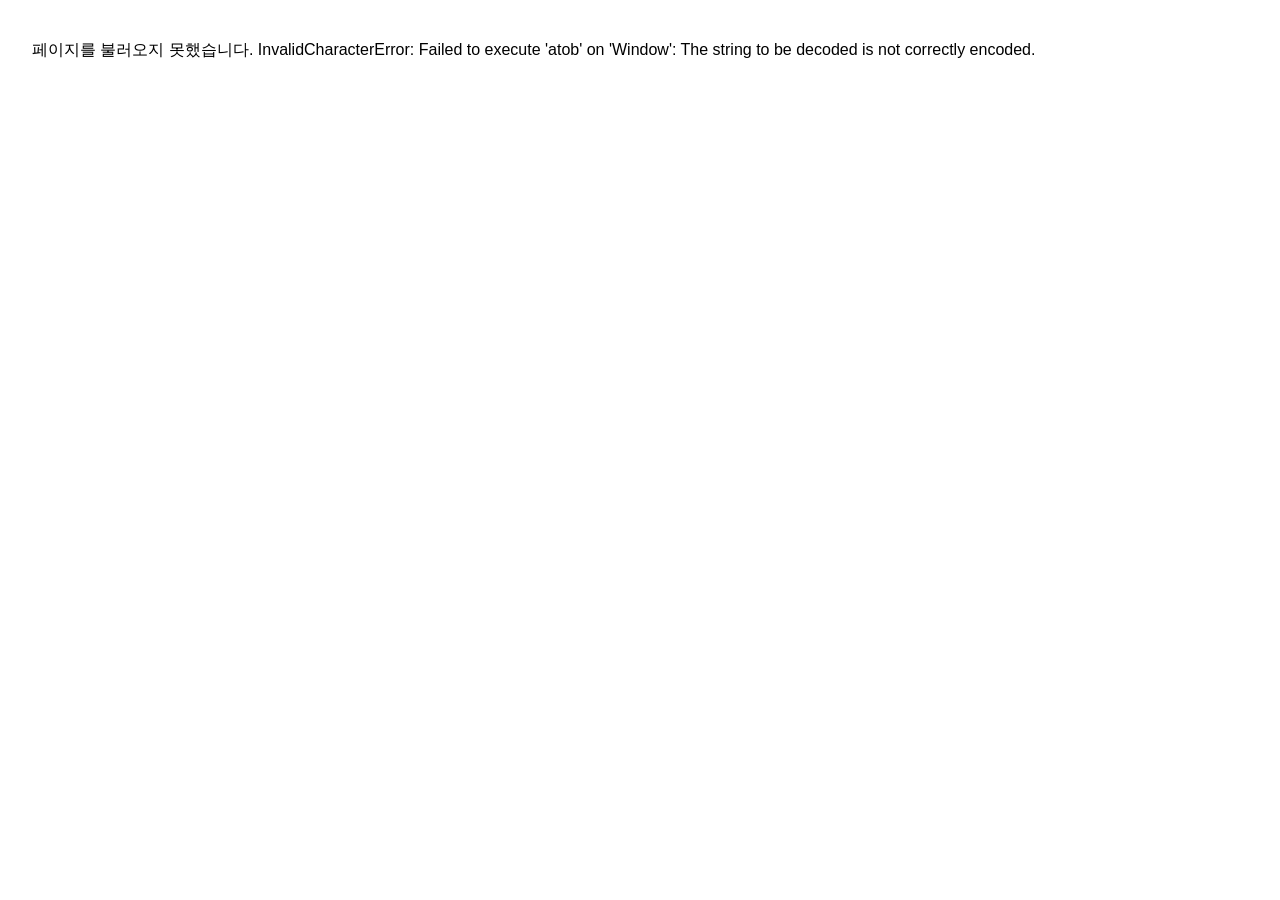
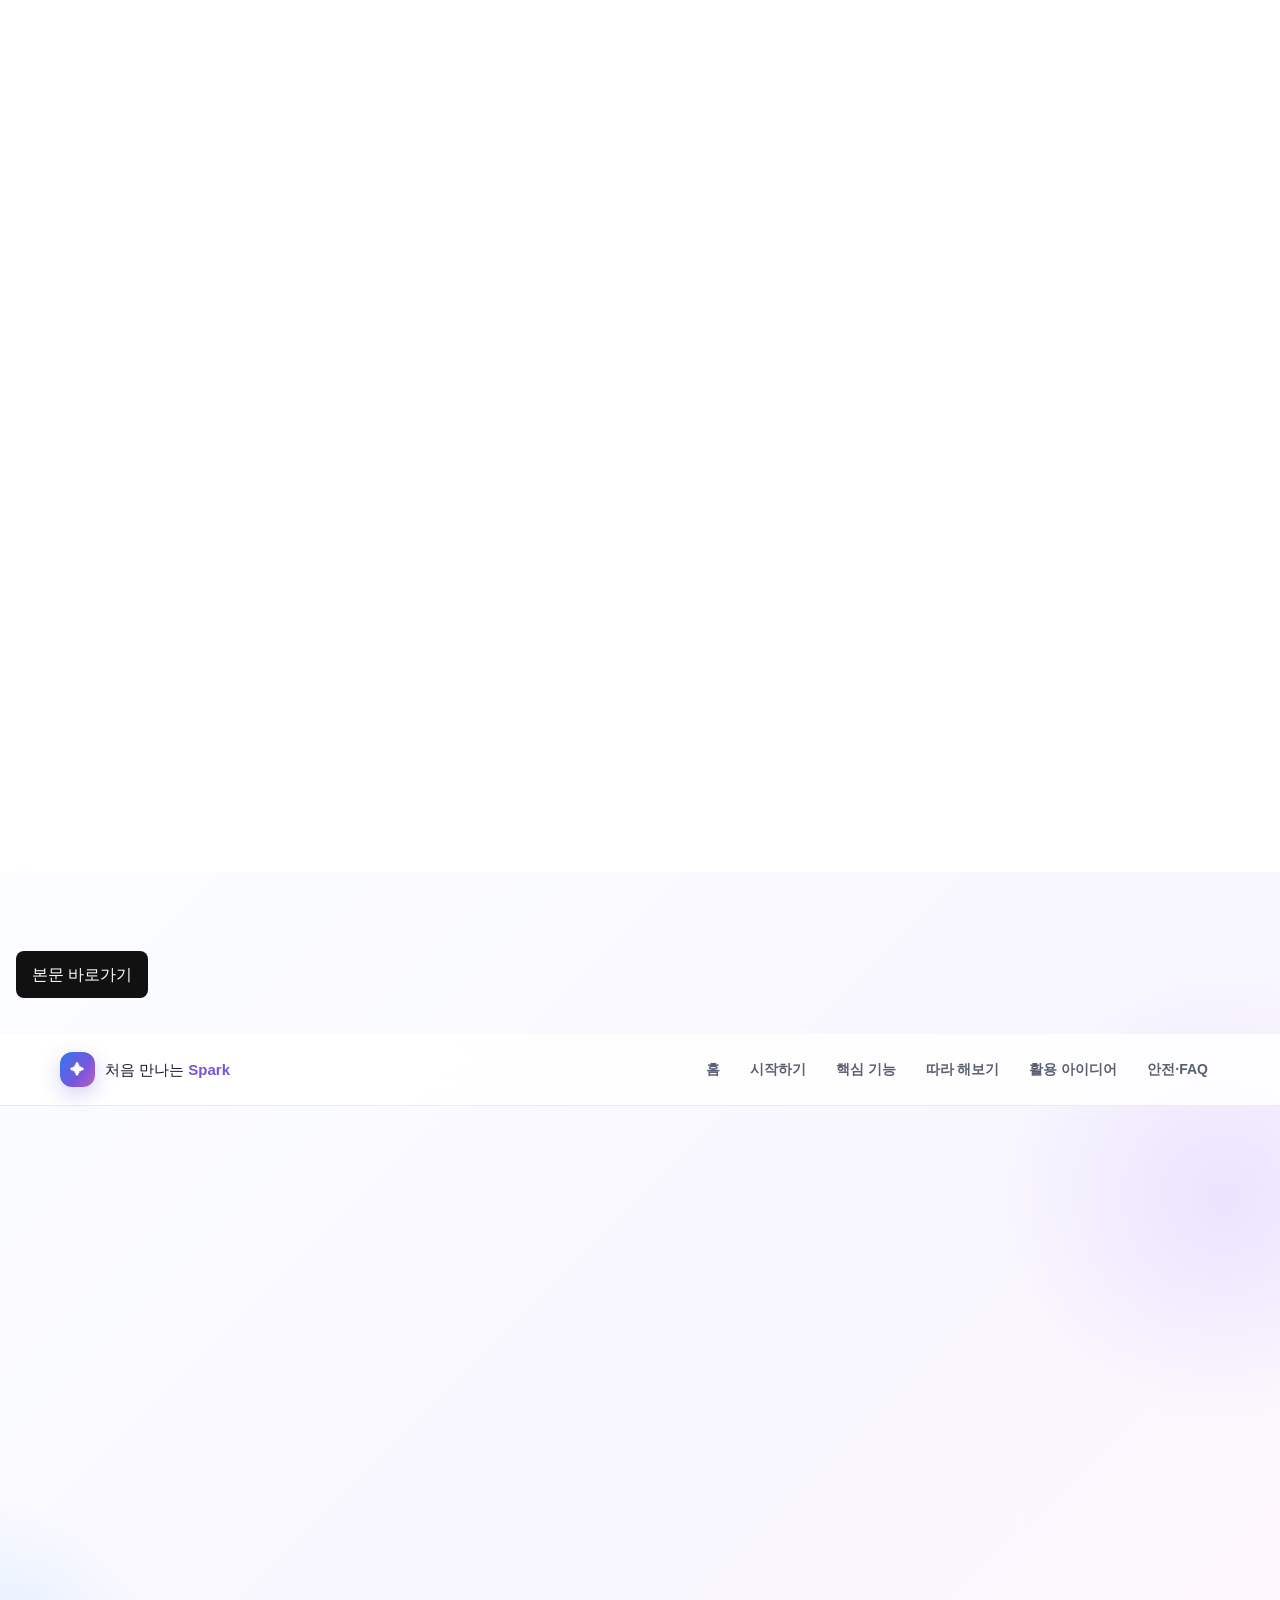
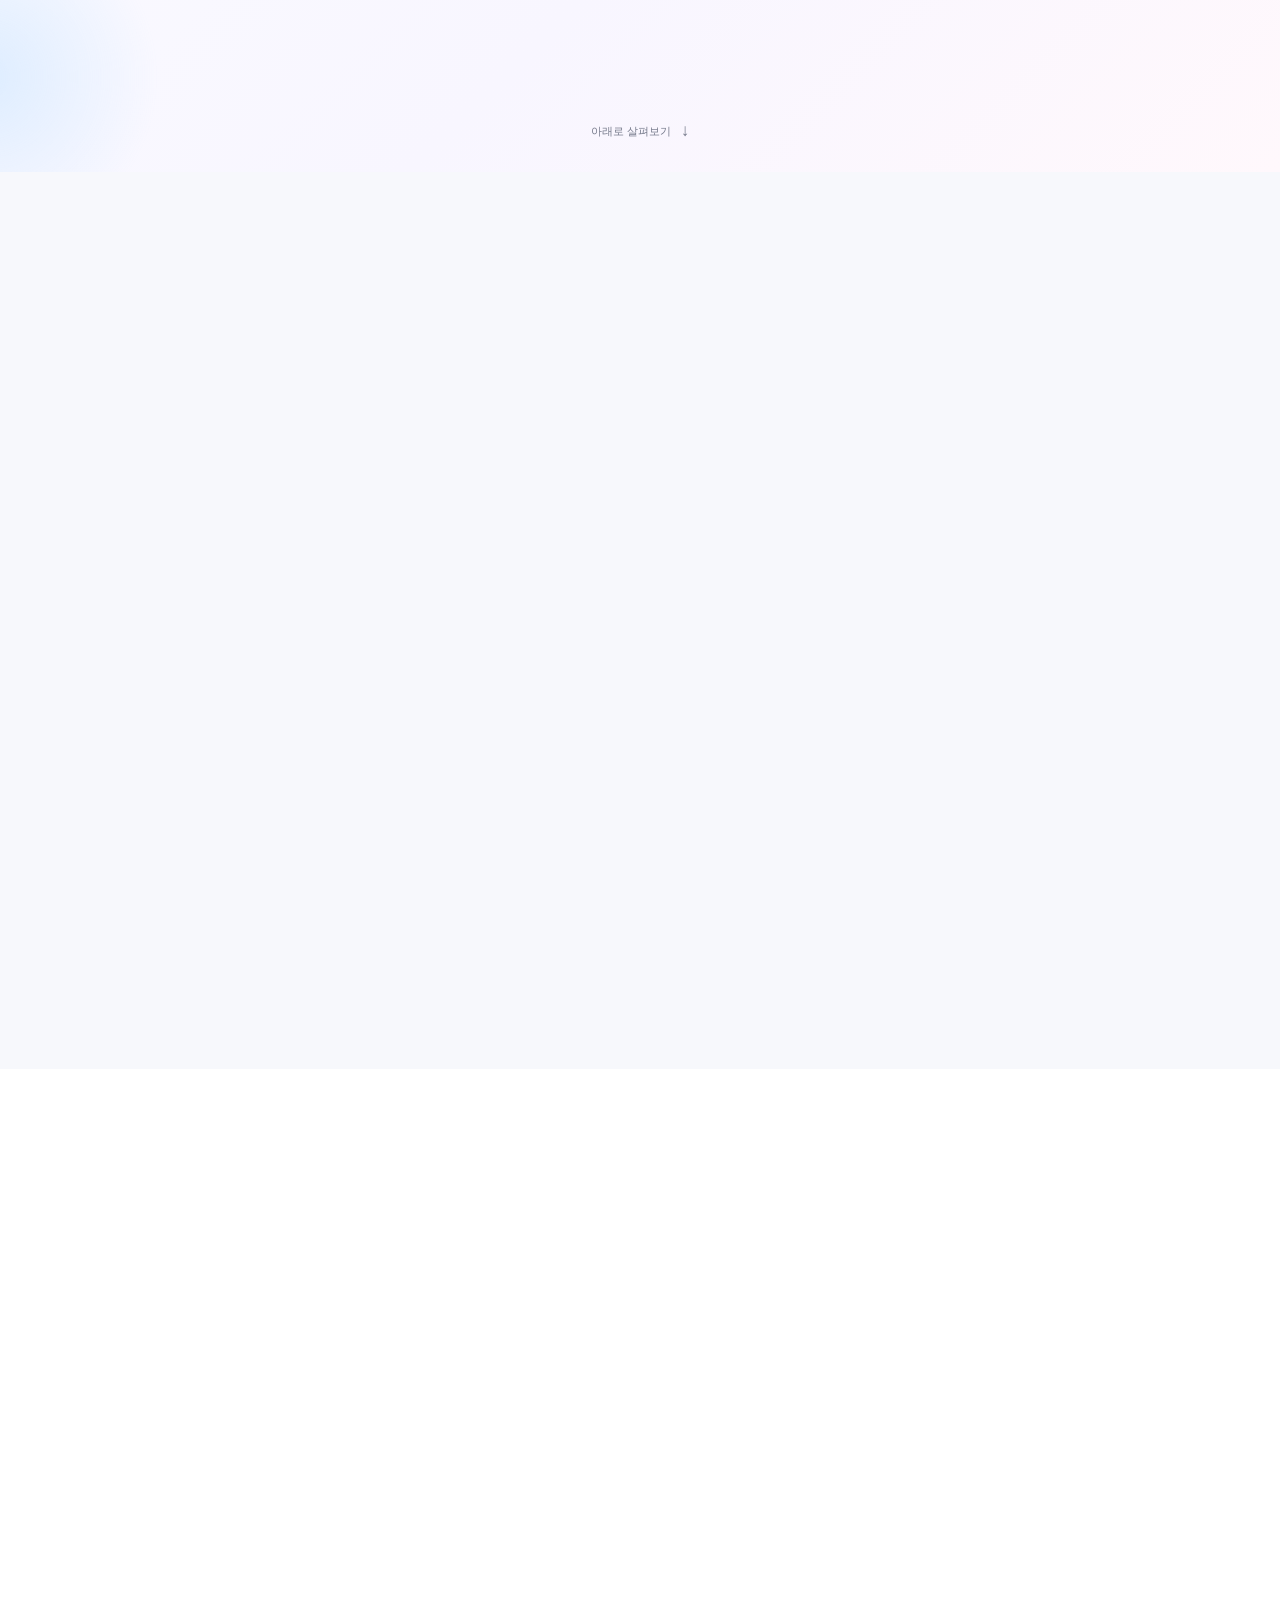
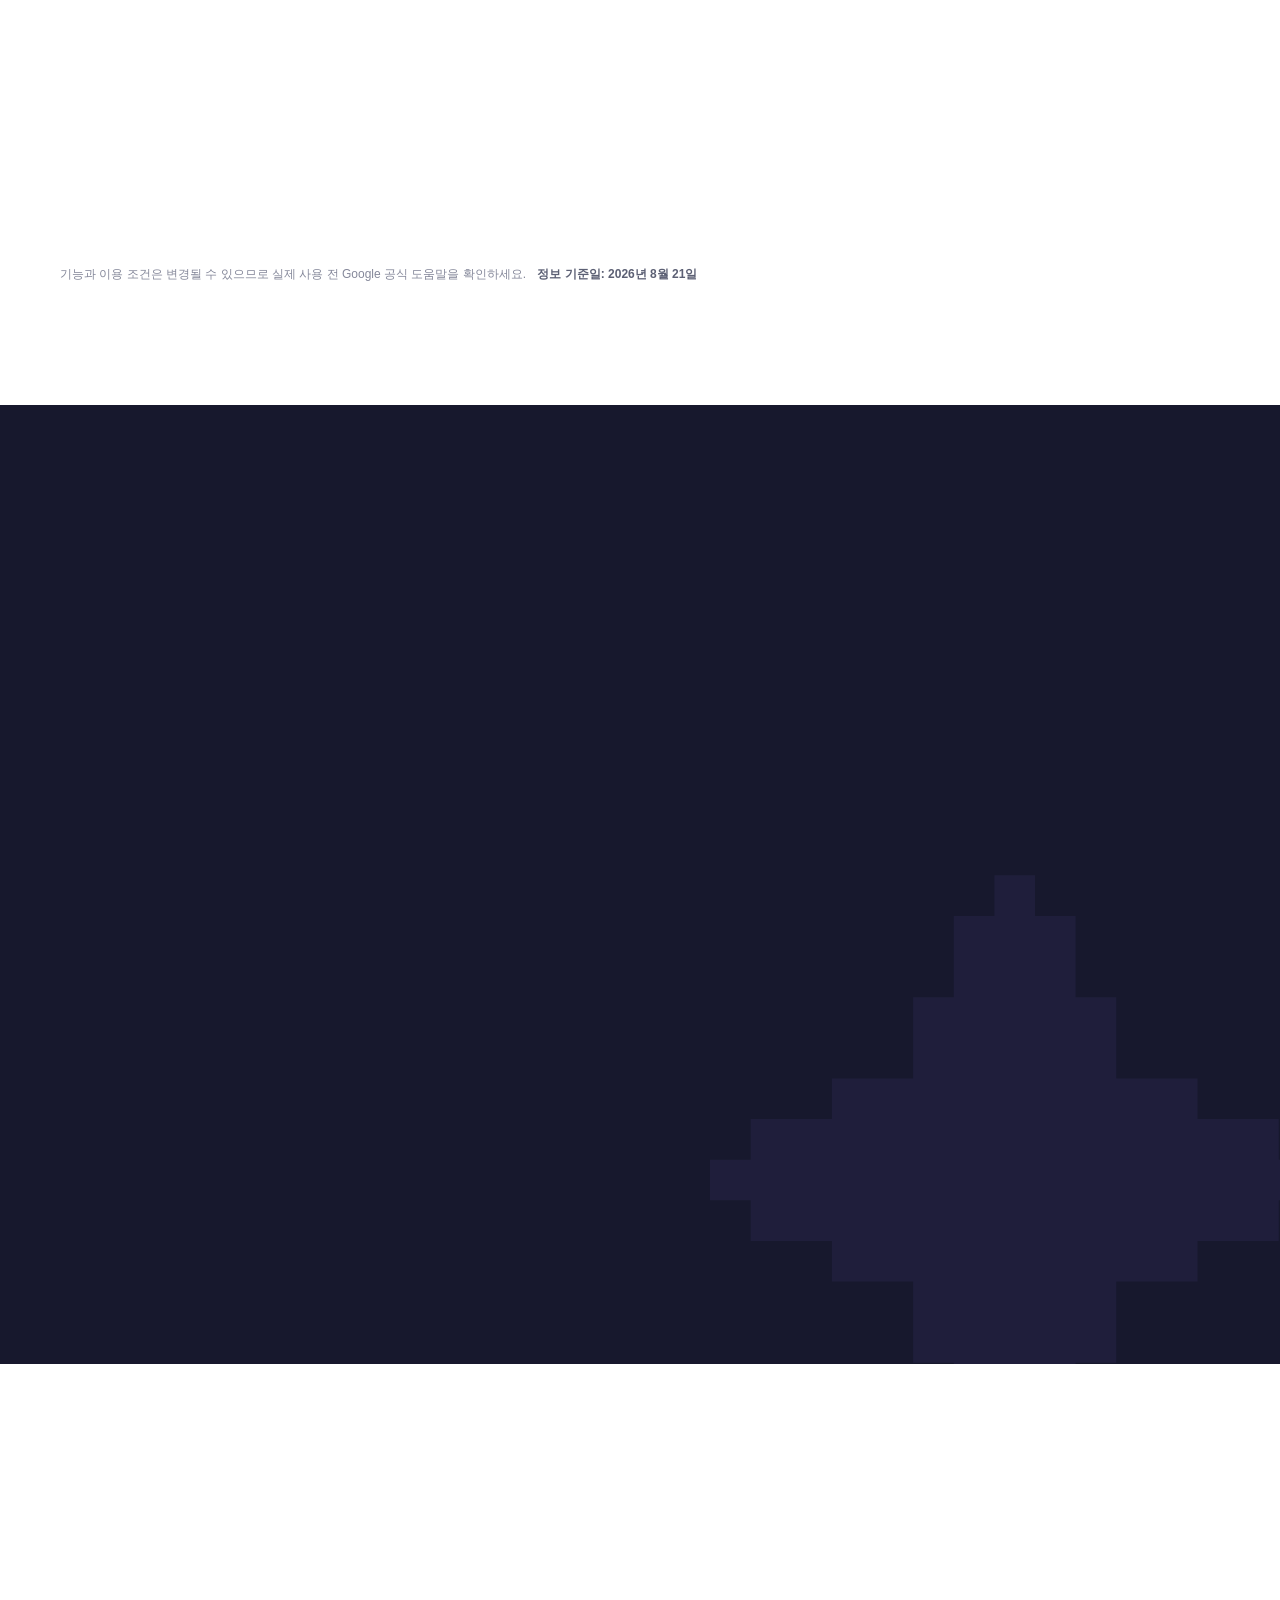
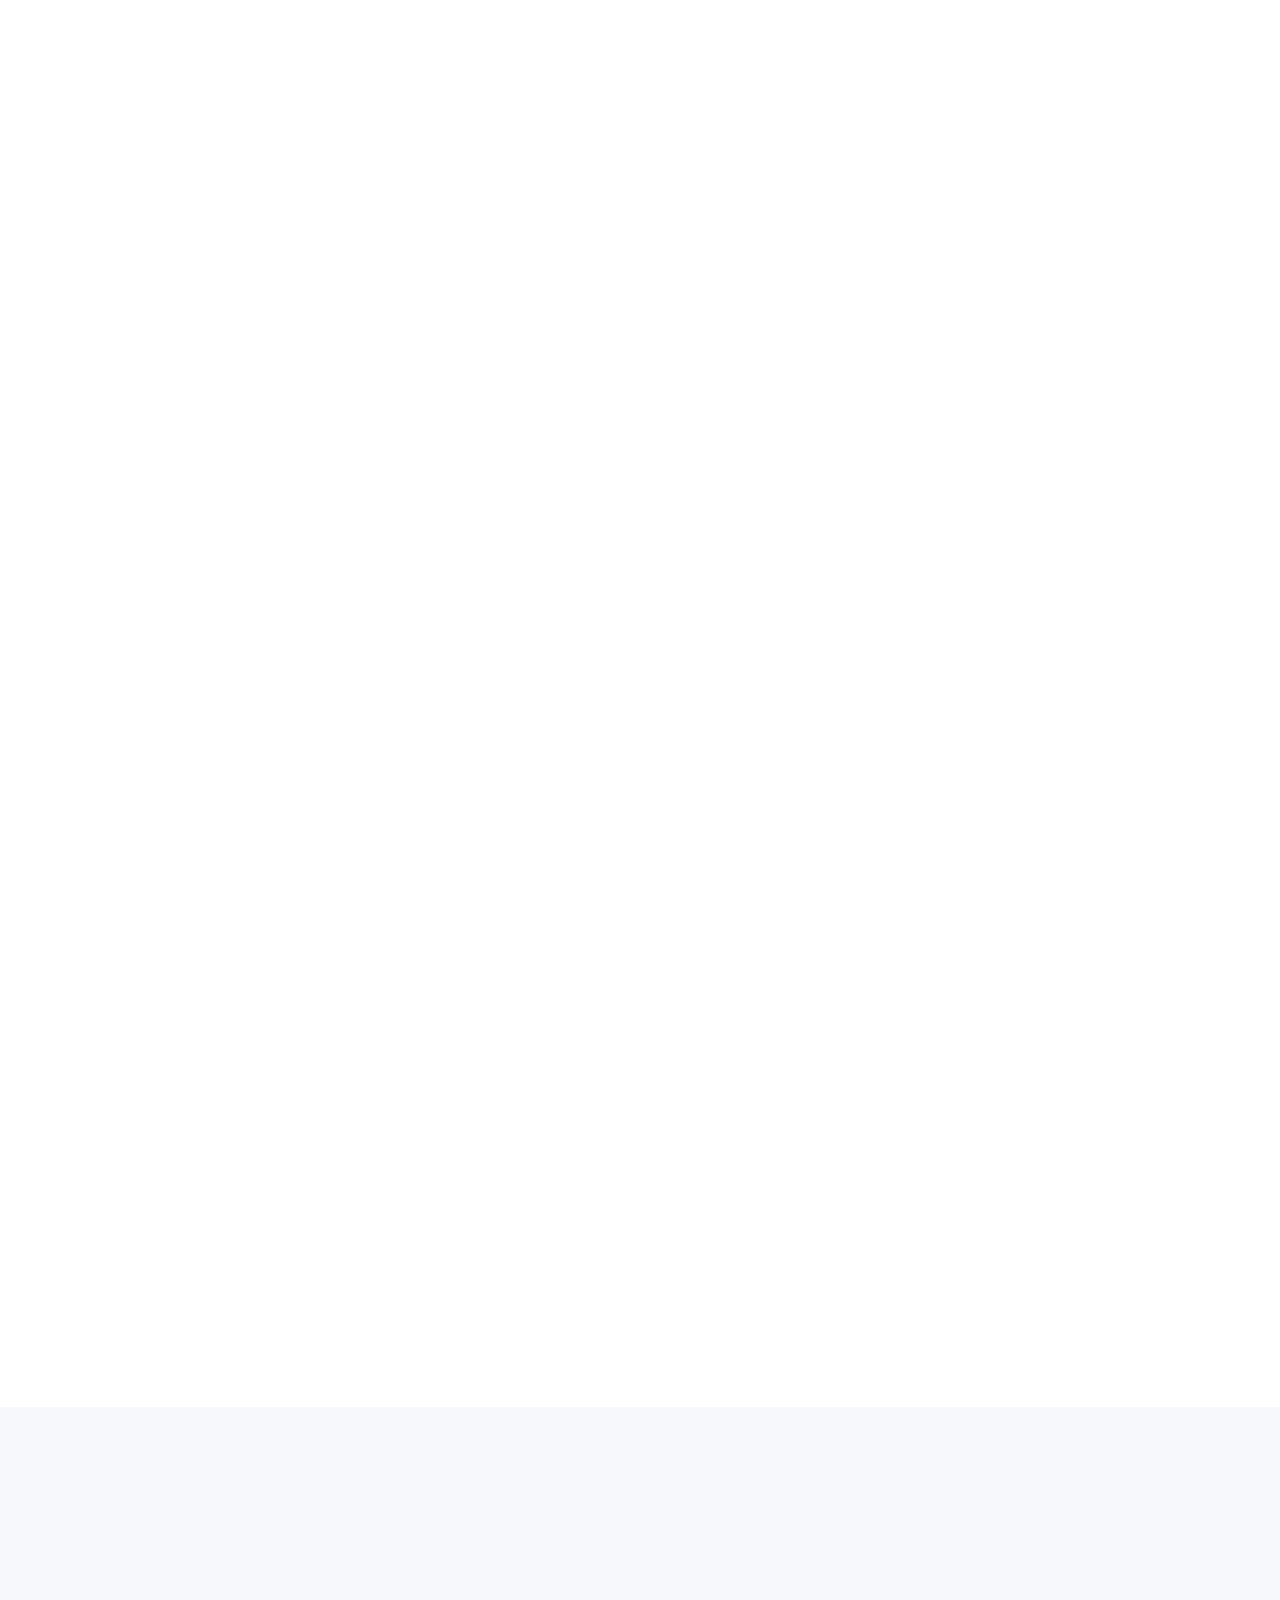
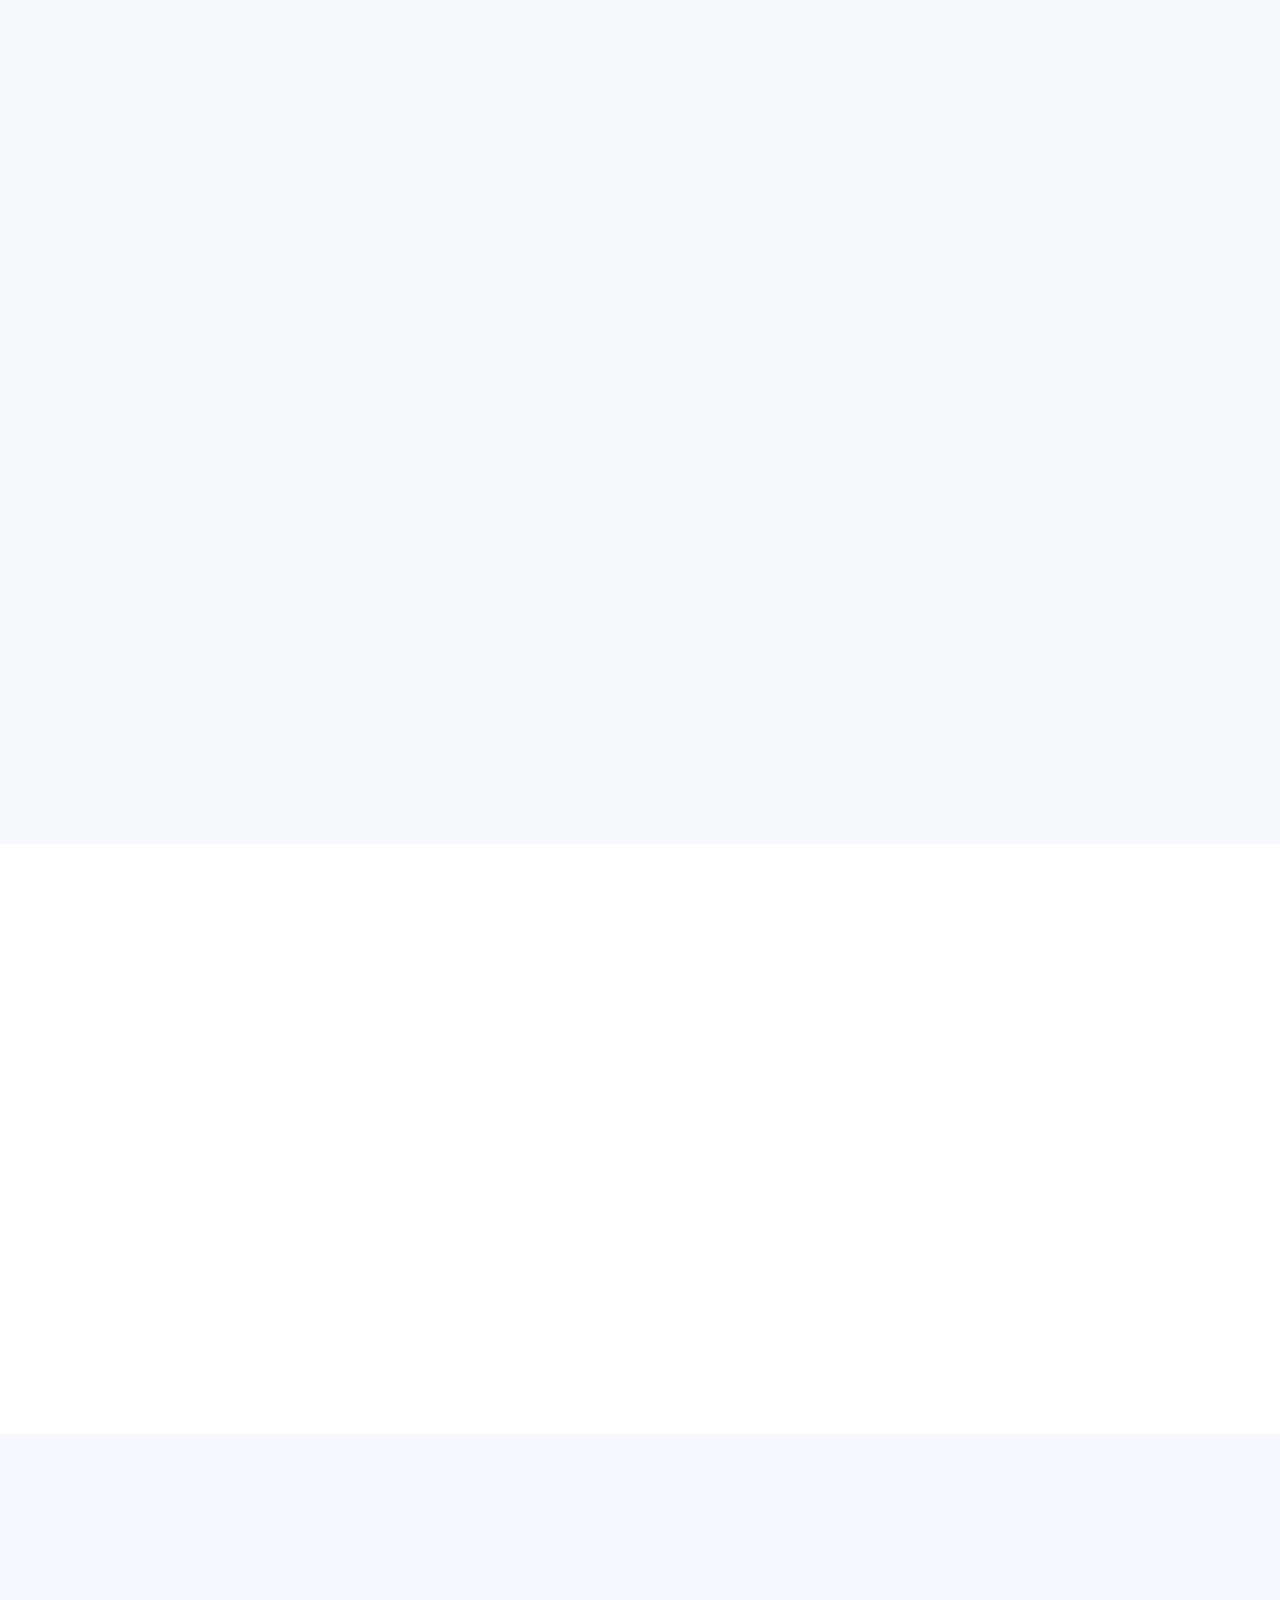
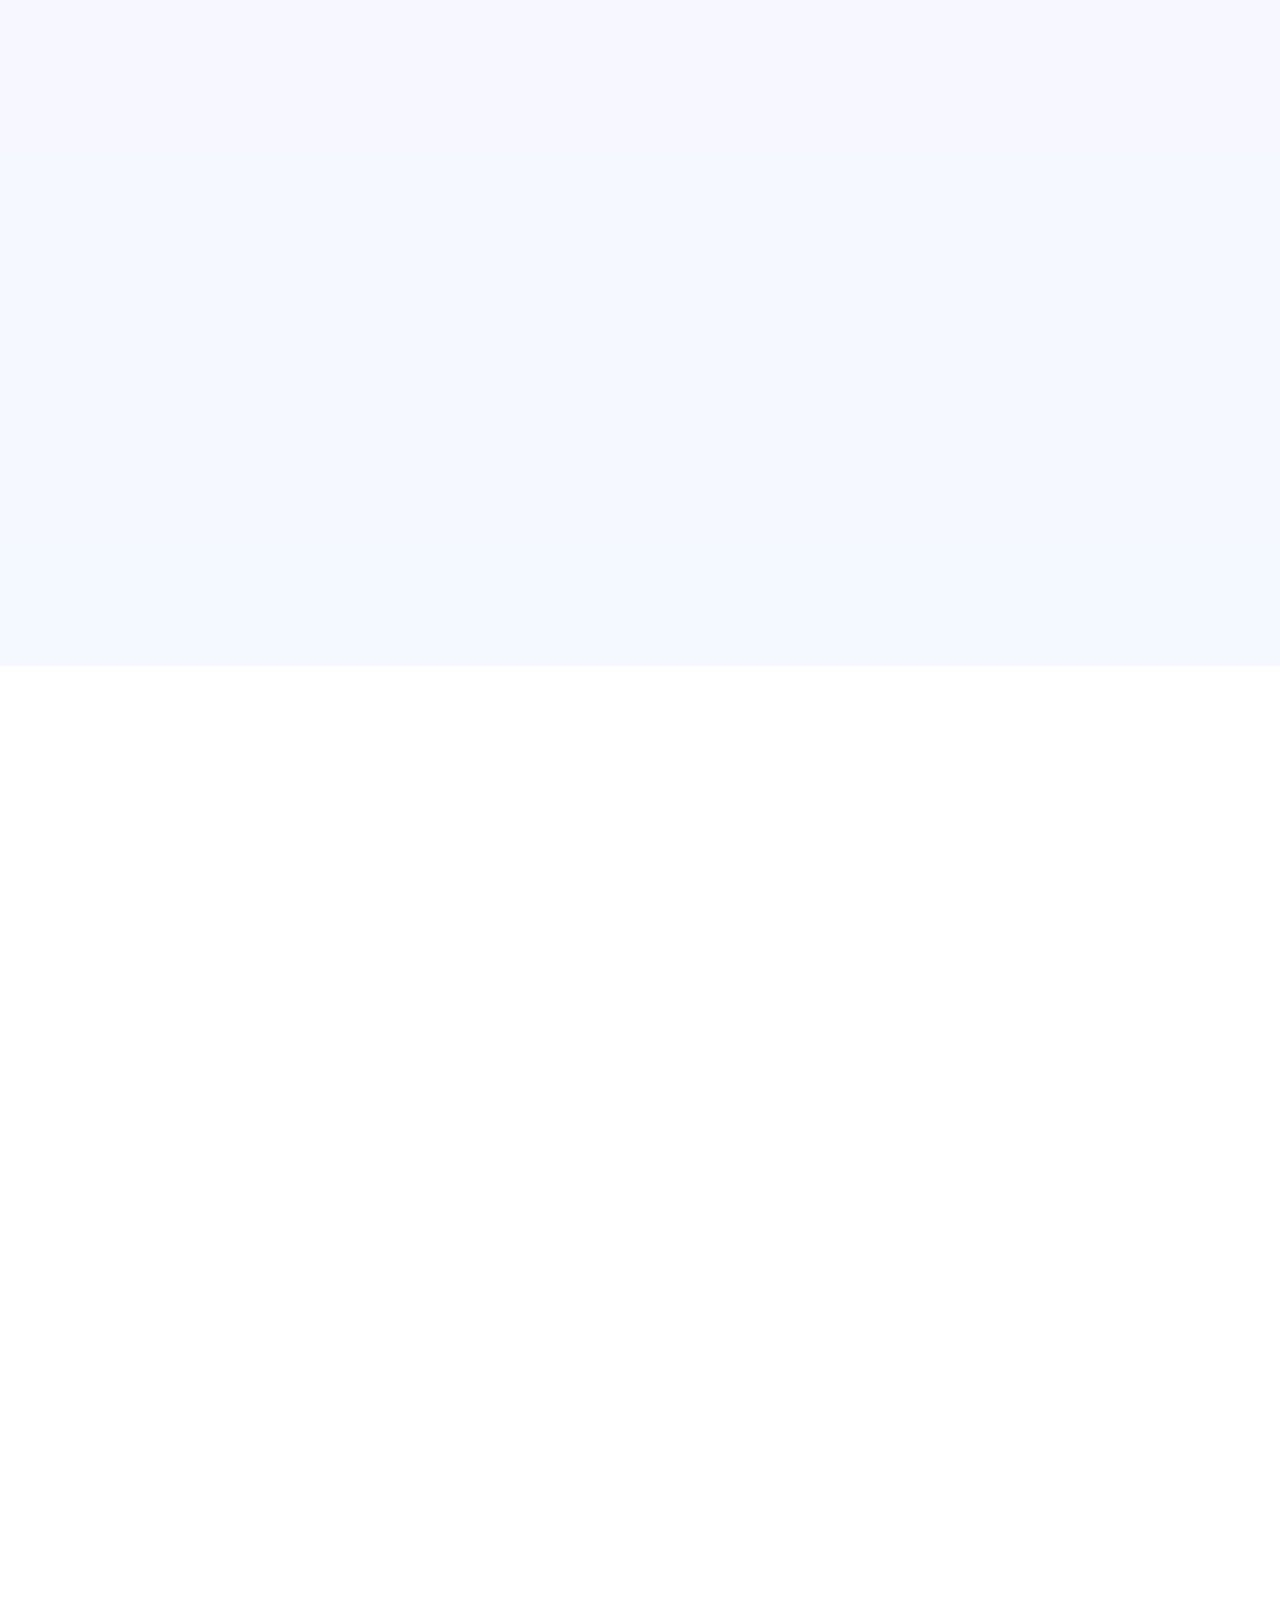
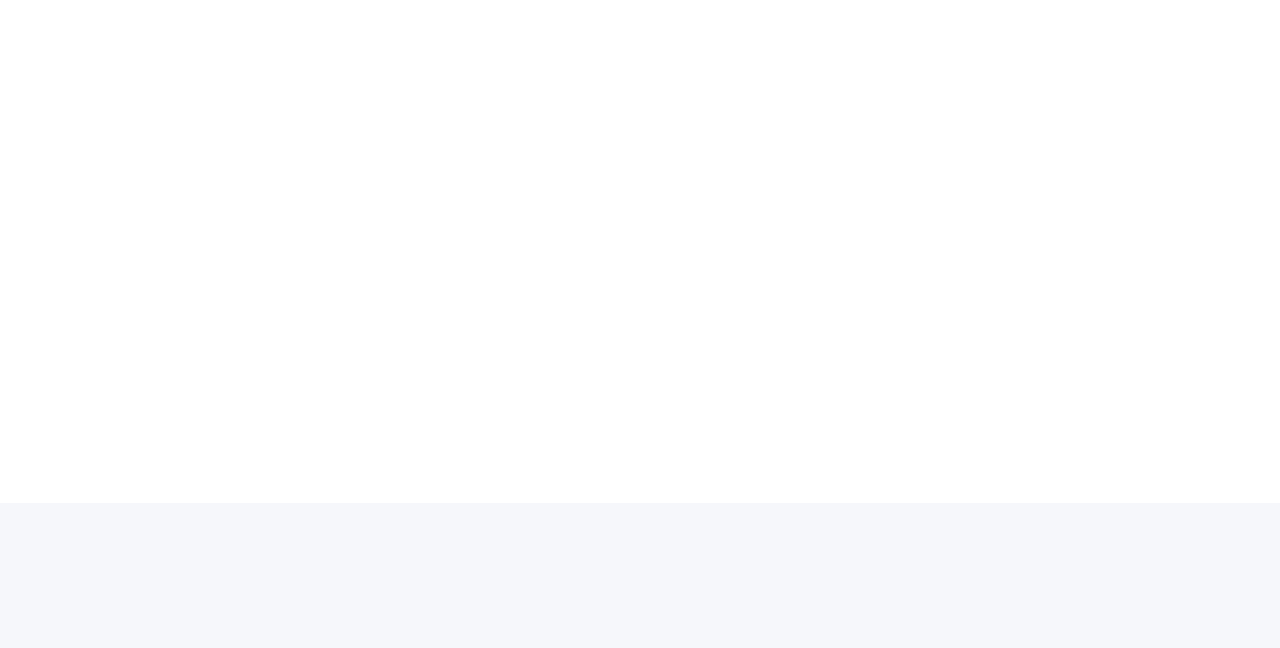
